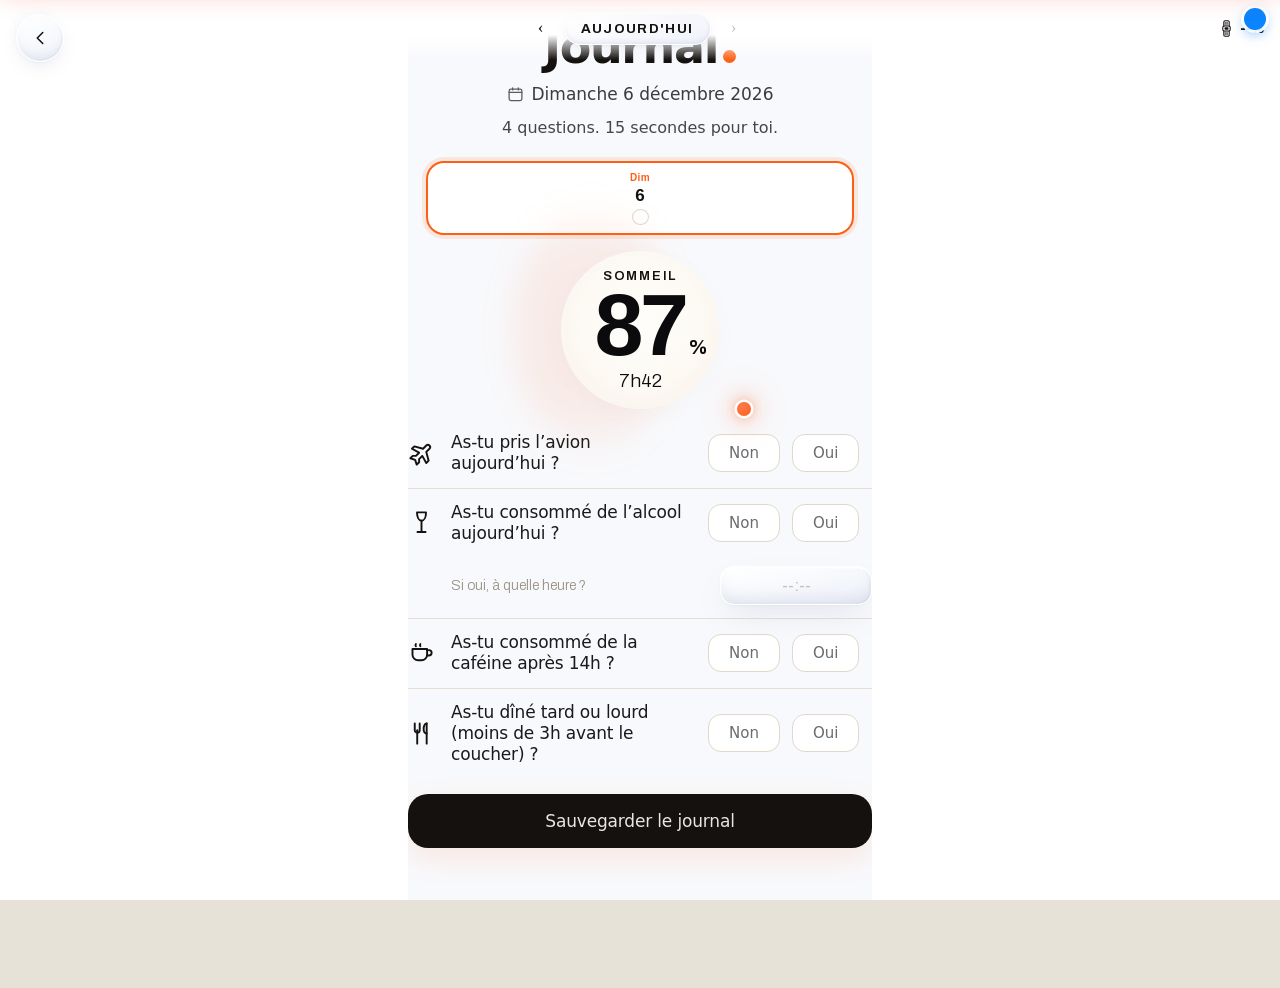
==== index.html @ b39ed38a "OTA → v2882 (signé, part 100 %, 36b9fccd)" ====
<!DOCTYPE html>
<html lang="fr">
<head>
<meta charset="utf-8">
<meta name="viewport" content="width=465, viewport-fit=cover, maximum-scale=1">
<meta name="theme-color" content="#F3EFE7">
<link rel="manifest" href="manifest.webmanifest">
<link rel="icon" type="image/png" sizes="32x32" href="favicon-32.png">
<link rel="icon" type="image/png" sizes="192x192" href="icon-192.png">
<link rel="apple-touch-icon" href="apple-touch-icon.png">
<link rel="preload" as="image" href="icons/home_empty.png?v=5">
<link rel="preload" as="image" href="icons/sleep/mockup_empty.png?v=4">
<link rel="preload" as="image" href="icons/sleep/sleep_landscape.png?v=3">
<title>FLINT</title>
<link rel="preload" as="font" type="font/woff2" href="fonts/Geist.woff2" crossorigin>
<link rel="preload" as="font" type="font/woff2" href="fonts/ArchivoBlack.woff2" crossorigin>
<link rel="preload" as="font" type="font/woff2" href="fonts/Archivo.woff2" crossorigin>
<style>@font-face{font-family:'Geist';font-style:normal;font-weight:100 900;font-display:swap;src:url('fonts/Geist.woff2') format('woff2')}@font-face{font-family:'Archivo Black';font-style:normal;font-weight:400;font-display:swap;src:url('fonts/ArchivoBlack.woff2') format('woff2')}@font-face{font-family:'Archivo';font-style:normal;font-weight:100 900;font-display:swap;src:url('fonts/Archivo.woff2') format('woff2')}</style>
<!-- (30 aout 2026, commercialisation) — PLUS UN OCTET NE VIENT D'UN TIERS AU
     LANCEMENT. Inter (variable, Google), Switzer (Fontshare) et la police
     d'icones Tabler venaient de trois CDN : hors-ligne ou en reseau filtre,
     toutes les icones disparaissaient et la page s'ouvrait sans ses titres —
     et l'IP de chaque utilisateur partait vers ces tiers a chaque ouverture,
     ce que la politique de confidentialite ne declare pas. Tout est embarque :
     fonts/ pour les faces, vendor/ pour Tabler et ZXing. -->
<style>
@font-face{font-family:'Inter';font-style:normal;font-weight:100 900;font-display:swap;src:url('fonts/Inter-var-latin.woff2') format('woff2');unicode-range:U+0000-00FF,U+0131,U+0152-0153,U+02BB-02BC,U+02C6,U+02DA,U+02DC,U+0304,U+0308,U+0329,U+2000-206F,U+20AC,U+2122,U+2191,U+2193,U+2212,U+2215,U+FEFF,U+FFFD}
@font-face{font-family:'Inter';font-style:normal;font-weight:100 900;font-display:swap;src:url('fonts/Inter-var-latin-ext.woff2') format('woff2');unicode-range:U+0100-02BA,U+02BD-02C5,U+02C7-02CC,U+02CE-02D7,U+02DD-02FF,U+0304,U+0308,U+0329,U+1D00-1DBF,U+1E00-1E9F,U+1EF2-1EFF,U+2020,U+20A0-20AB,U+20AD-20C0,U+2113,U+2C60-2C7F,U+A720-A7FF}
@font-face{font-family:'Switzer';font-style:normal;font-weight:400;font-display:swap;src:url('fonts/Switzer-400.woff2') format('woff2')}
@font-face{font-family:'Switzer';font-style:normal;font-weight:500;font-display:swap;src:url('fonts/Switzer-500.woff2') format('woff2')}
@font-face{font-family:'Switzer';font-style:normal;font-weight:600;font-display:swap;src:url('fonts/Switzer-600.woff2') format('woff2')}
@font-face{font-family:'Switzer';font-style:normal;font-weight:700;font-display:swap;src:url('fonts/Switzer-700.woff2') format('woff2')}
@font-face{font-family:'Switzer';font-style:normal;font-weight:800;font-display:swap;src:url('fonts/Switzer-800.woff2') format('woff2')}
</style>
<link rel="stylesheet" href="vendor/tabler-icons.min.css">
<style id="studioProof">
/* ===== STUDIO PROOF — Aujourd'hui (Geist + Switzer, clair niveau studio) ===== */
.flhome{font-family:'Switzer','Switzer','Inter',-apple-system,sans-serif}
.flhome .pct,.flhome .lvl,.flhome .h2v,.flhome .h2plan-v,.flhome .h2plan-t .tv,.flhome .h3c .h3tx b{font-family:'Geist','Switzer','Inter',sans-serif!important;font-style:normal!important;font-weight:700!important;font-feature-settings:"tnum" 1;letter-spacing:-.022em!important}
.flhome .pct{font-weight:600!important;letter-spacing:-.035em!important}
.flhome .pct small,.flhome .h2v small,.flhome .h2plan-v small,.flhome .h2plan-t .tv small{font-weight:600!important;letter-spacing:-.01em!important}
.flhome .lvl{text-transform:uppercase!important;letter-spacing:-.01em!important;font-weight:800!important}
.flhome .eyb,.flhome .h2t,.flhome .h2plan .eyb{font-family:'Switzer',sans-serif!important;font-weight:600!important;letter-spacing:.16em!important;text-transform:uppercase}
.flhome .h2s,.flhome .delta{font-family:'Switzer',sans-serif!important}
/* Hiérarchie : hero récup qui domine */
.flhome .h2block{border:1px solid rgba(20,18,12,.05);box-shadow:0 1px 0 rgba(255,255,255,.93) inset,0 22px 46px -16px rgba(20,18,12,.18),0 2px 5px rgba(20,18,12,.03)}
.flhome .h2block .h2hero{padding:22px 22px 18px}
.flhome .h2block .h2hero .rw{width:130px;height:130px}
.flhome .h2block .h2hero .pct{font-size:46px}
.flhome .h2block .h2hr .lvl{font-size:33px;line-height:.96;margin:8px 0 9px}
.flhome .h2block .h2hr .eyb{letter-spacing:.2em;font-size:11px}
/* Liste : hairline nuancée + rythme + ombre plus discrète que le hero */
.flhome .h2list{box-shadow:0 14px 34px -18px rgba(20,18,12,.16),0 1px 3px rgba(20,18,12,.03);border:1px solid rgba(20,18,12,.045)}
.flhome .h2v{font-size:27px}
.flhome .h2t{font-size:10.5px;color:#9A948A}
</style>
<link rel="stylesheet" href="flint-style.css">
</head>
<body>
<header class="home-hdr">
  <button class="hdmenu" aria-label="Menu" onclick="go('profile')"><i class="ti ti-menu-2"></i></button>
  <div class="hdflint" onclick="go('today')"><span class="hdspeed"><i></i><i></i><i></i></span><b>FLINT</b></div>
  <img class="logo" src="logo.png" alt="FLINT" onclick="go('today')" style="height:24px">
  <div class="hdtitle" id="hdTitle"></div>
  <!-- avatar : photo démo ; Félix branche la vraie photo/initiale du user -->
  <div class="hdright">
    <div class="wbatt" id="wbatt" onclick="go('profile')" title="Batterie de la montre"><svg class="wbolt" width="15" height="15" viewBox="0 0 24 24"><path d="M13 2L4.5 13.5H10l-1 8.5L19.5 10H13z" fill="#fff"></path></svg><span id="wbattV">—</span><svg width="16.9" height="21" viewBox="0 0 100 124" fill="none" stroke="currentColor" stroke-width="5.5" stroke-linecap="round" stroke-linejoin="round"><path d="M22,1 C30,-1 74,-1 82,1 C90,3 96,20 97,40 C97.5,48 97.5,54 97,58 C99,62 99.5,66 98,70 C97,77 94,85 87,92 C80,98 72,100 60,100.5 C48,101 32,100.5 22,98 C11,95.5 2,88 1,78 C0,68 0,55 0.3,50 C0.6,42 2,30 5,20 C8,12 13,6 22,1 Z"></path><path d="M70,4 C66,8 60,14 57,24 C55,32 55,42 56,52 C56.3,55 56.3,57 56,58.5 C57,61 58.5,64 58,68 C57.5,71 55,73 54.5,76 C54,79 56.5,80 57,82.5 C57.3,84.5 55,86 55,87.5"></path><path d="M56,58.5 L97,58.8"></path><path d="M15,69 L47,69"></path></svg></div>
    <div class="av" id="avatar" onclick="go('profile')">A</div>
    <button class="hbell" aria-label="Notifications" onclick="toast('Aucune nouvelle notification')"><i class="ti ti-bell"></i><span class="hdot"></span></button>
  </div>
</header>
<div id="updBanner" onclick="forceUpdate()"></div>

<!-- ===================== AUJOURD'HUI ===================== -->
<section class="view on" id="v-today" style="padding:0;">
  <style>
  body:has(#v-today.on) header.home-hdr{display:none}
  body:has(#v-today.on) #updBanner{display:none}
  body:has(#v-today.on) #nav{display:none}
  #v-today.on{height:100dvh;overflow:hidden;background:#fff;position:relative}
  /* v742 : iframe CLOUEE au viewport. Avant : en butee de scroll d'une surcouche de
   detail, iOS enchainait le scroll au body ; le body glissait et la nav du bas
   (fixee au bas de l'iframe) remontait en plein ecran. */
html,body{overflow:hidden!important;height:100%;overscroll-behavior:none}
#frToday{position:fixed;inset:0;width:100%;height:100%;border:0;display:block;opacity:0;transition:opacity .3s ease}
html,body{overscroll-behavior-y:none}
  /* ═══ v2039 — LE VOILE D'OUVERTURE PREND LA COULEUR DU THÈME ══════════════
     Dino : « quand je lance l'app, j'ai un premier chargement avec FLINT,
     comme si c'était le chargement web. Vire-le. »
     ⚠️ ON NE LE RETIRE PAS, ET LE CODE DIT POURQUOI À DEUX LIGNES D'ICI :
     « anti-flash orange : garder le splash FLINT opaque jusqu'à ce que le
     reskin soit VRAIMENT peint […] sinon on révélait un état mi-orange sur
     téléphone lent ». Le retirer ne supprimerait pas une seconde d'attente,
     elle remplacerait un voile propre par la page web NON RESKINNÉE — orange,
     aux mauvaises polices, pendant le même temps. On échangerait un écran
     neutre contre un écran laid.
     CE QUI GÊNE VRAIMENT, C'EST LE BLANC. L'écran de lancement natif est
     sombre, l'app est sombre, et ce voile était en dur à #fff : la seule
     coupure blanche de toute la séquence, donc la seule qu'on remarque. Il
     prend la couleur de l'ambiance, et la transition cesse de se voir.
     ⚠️ LA MÉMOIRE EST INDISPENSABLE : le natif n'annonce le thème qu'APRÈS le
     premier rendu (`flSombreNatif`, plus bas). Sans la garder d'un lancement à
     l'autre, le premier pixel serait toujours blanc. */
  #flSplash{position:absolute;inset:0;z-index:6;background:#fff;display:flex;align-items:center;justify-content:center;transition:opacity .38s ease}
  html.fl-ouverture-nuit #flSplash{background:#0E0F12}
  html.fl-ouverture-nuit #flSplash img{filter:invert(1) brightness(1.35)}
  </style>
  <iframe id="frToday" src="flint-today.html?v=23" title="FLINT" allow="camera;microphone" onload="if(typeof injectTodayLoop==='function')injectTodayLoop()"></iframe>
  <script>/* v2039 — avant tout rendu : la couleur du voile, mémorisée au lancement précédent. */
  try{if(localStorage.getItem('flOuvertureNuit')==='1')document.documentElement.classList.add('fl-ouverture-nuit');}catch(e){}</script>
  <script src="flint-unites.js"></script><script src="flint-langue.js"></script>
  <div id="flSplash"><img src="logo-wordmark.png" alt="FLINT" style="height:26px;width:auto;opacity:.92"></div>
</section>


<!-- ===================== JOURNAL ===================== -->
<section class="view" id="v-journal">
<div class="fljrnl">
  <div class="jtop">
    <button class="jx" type="button" aria-label="Fermer" onclick="goBack('today')"><i class="ti ti-x"></i></button>
    <div class="jttl">Journal</div>
    <span class="jx jghost"></span>
  </div>
  <div class="jnav">
    <button class="jarr" type="button" onclick="jDay(-1)" aria-label="Jour précédent"><i class="ti ti-chevron-left"></i></button>
    <div class="jdate" id="jDateLbl">—</div>
    <button class="jarr" id="jNext" type="button" onclick="jDay(1)" aria-label="Jour suivant"><i class="ti ti-chevron-right"></i></button>
    <button class="jtoday" id="jTodayBtn" type="button" onclick="jToday()">Aujourd'hui</button>
  </div>
  <div class="jstrip" id="jStrip"></div>
  <div class="jq" id="jQuestion">—</div>
  <div class="jsec">Journée</div>
  <div id="jList"></div>
  <div class="jprefill">
    <span class="jpfic"><i class="ti ti-link"></i></span>
    <p>Pré-remplis tes données de nutrition et d'hydratation pour voir leur impact sur ta récup.</p>
  </div>
  <div class="jspace"></div>
  <button class="jsave" type="button" onclick="saveJournal()">Sauvegarder le journal</button>
</div>
<div class="jdone" id="jDone"><div class="jdc"><span class="jdring"><i class="ti ti-check"></i></span><div class="jdt">Enregistrement réussi</div><div class="jds">Excellente journée !</div></div></div>
</section>


<!-- ===================== IMPACT COMPORTEMENT ===================== -->
<section class="view" id="v-behavior">
<div class="flrecovery">
  <div class="pghd"><button class="bk" onclick="goBack('today')">‹</button><div><div class="pgt">Comportement</div><div class="pgs">L'impact de tes habitudes sur ta récup.</div></div></div>
  <div class="card bmx" id="behMatrix"></div>
  <div class="card bbrief" id="behBrief"></div>
</div>
</section>


<!-- ===================== PERSONNALISER TABLEAU DE BORD ===================== -->
<section class="view" id="v-dashedit">
<div class="fldash">
  <div class="jtop">
    <button class="jx" type="button" aria-label="Fermer" onclick="goBack('today')"><i class="ti ti-x"></i></button>
    <div class="jttl">Personnaliser</div>
    <span class="jx jghost"></span>
  </div>
  <div class="detitle">Mon tableau de bord</div>
  <div id="deActive" class="delist"></div>
  <div class="deadd">Ajouter à mon tableau de bord</div>
  <div id="deAvail" class="delist"></div>
  <div class="jspace"></div>
  <button class="jsave" type="button" onclick="saveDash()">Enregistrer</button>
</div>
</section>


<!-- ===================== VOIR LES TENDANCES ===================== -->
<section class="view" id="v-metrend">
<div class="mt2">
  <div id="mtStepsTop" class="stp" style="display:none"></div>
  <div class="mt2top" id="mt2top">
    <button class="mt2ico" type="button" onclick="goBack('today')" aria-label="Retour"><i class="ti ti-chevron-left"></i></button>
    <h1 class="mt2ttl" id="mt2Title" onclick="openMetricPicker()">—</h1>
    <button class="mt2ico" type="button" onclick="metrendInfo()" aria-label="Explications"><i class="ti ti-info-small"></i></button>
  </div>
  <p class="mt2sub" id="mt2Sub">—</p>
  <div class="mt2card mt2avgc">
    <div class="mt2avgw"><div class="mt2avgl" id="tAvgL">Moyenne 30 jours</div><div class="mt2avgv"><span id="tAvgV">—</span><small id="tAvgU">ms</small></div></div>
    <div class="mt2delta" id="tDelta"></div>
  </div>
  <div class="mt2divh"><i class="ti ti-layout-grid"></i><span>Explorer les jours</span></div>
  <div class="mt2cards" id="tCards"></div>
  <div class="mt2dots" id="tDots"></div>
  <div class="mt2card mt2chartc tchartc">
    <div class="mt2chtop"><div class="mt2chttlw"><span class="mt2chttl" id="tChTtl">—</span><span class="mt2chmoy" id="tChMoy"></span></div><div class="tseg" id="tSeg"><button type="button" data-r="S" onclick="trendRange('S')">7J</button><button type="button" data-r="M" onclick="trendRange('M')">30J</button><button type="button" data-r="6M" onclick="trendRange('6M')">6M</button></div></div>
    <div class="tcleg" id="tCleg" style="display:none"><span class="tclegb"></span>Plage habituelle</div>
    <div id="tChart"></div>
  </div>
  <div class="mt2card mt2bk" id="tBreak" style="display:none"></div>
  <button class="mt2goal" id="tGoal" type="button" style="display:none" onclick="openStepGoal()"><span class="mt2gic"><i class="ti ti-clipboard-check"></i></span><span class="mt2gt"><b>Fixe ton objectif de pas</b><small>Dans ton plan hebdomadaire</small></span><i class="ti ti-chevron-right mt2gar"></i></button>
  <button class="mt2goal" id="tAdd" type="button" style="display:none" onclick="openMeasure(_tMetric)"><span class="mt2gic"><i class="ti ti-plus"></i></span><span class="mt2gt"><b id="tAddL">Ajouter une mesure</b><small>Saisie manuelle</small></span><i class="ti ti-chevron-right mt2gar"></i></button>
  <div class="mt2card mt2expl" id="tExplCard">
    <div class="mt2explic" id="tExplIc"><i class="ti ti-activity"></i></div>
    <div class="mt2expltx"><h3 id="tExplT">—</h3><p id="tExplP">—</p></div>
  </div>
  <p class="tfoot" id="tFoot" style="display:none"></p>
</div>
</section>


<!-- ===================== OBJECTIF DE PAS ===================== -->
<section class="view" id="v-goal">
<div class="flgoal">
  <div class="ttop"><button class="tbk" type="button" onclick="goBack('metrend')" aria-label="Fermer"><i class="ti ti-x"></i></button><div class="tttl">Définissez votre objectif</div><span class="tbk tghost"></span></div>
  <div class="gghead">Fixez votre objectif quotidien de pas pour la semaine à venir</div>
  <div class="ggwrap">
    <div class="ggleft"><div class="ggval" id="ggVal">—</div><div class="ggvl">Votre objectif</div></div>
    <div class="ggcol">
      <div class="ggmm" id="ggMax">—</div>
      <div class="ggtrack" id="ggTrack"><div class="ggfill" id="ggFill"><span class="gghandle"></span></div></div>
      <div class="ggmm" id="ggMin">—</div>
    </div>
  </div>
  <div class="ggtip"><div class="ggtipt" id="ggTipT">—</div><div class="ggtipd" id="ggTipD">—</div></div>
  <div class="jspace"></div>
  <button class="jsave" type="button" onclick="saveStepGoal()">Enregistrer l'objectif</button>
  <button class="ggdel" type="button" onclick="deleteStepGoal()">Supprimer</button>
</div>
</section>


<!-- ===================== MONITEUR DE STRESS ===================== -->
<section class="view" id="v-stress">
<div class="flstress">
  <div class="ttop"><button class="tbk" type="button" onclick="goBack('today')"><i class="ti ti-chevron-left"></i></button><div class="tttl">Moniteur de stress</div><button class="tbk" type="button" onclick="toast('Réglages bientôt')"><i class="ti ti-settings"></i></button></div>
  <div class="snav"><button class="trarr" type="button" onclick="stDay(-1)"><i class="ti ti-chevron-left"></i></button><div class="snavlbl" id="stDateLbl">—</div><button class="trarr" id="stFwd" type="button" onclick="stDay(1)"><i class="ti ti-chevron-right"></i></button></div>
  <div id="stGauge" class="stgauge"></div>
  <button class="stactstrip" id="stActStrip" type="button" onclick="openStressSheet()"></button>
  <div class="stchartwrap" id="stChartWrap"><div id="stChart"></div></div>
  <p class="stsent" id="stSent">—</p>
  <div class="card sttotal">
    <div class="sttv"><span class="sttic"><i class="ti ti-gauge"></i></span>Total de la journée</div>
    <div class="sttsub"><b id="stTotDate">—</b> <span>par rapport à un <span id="stTotWd">jour</span> habituel</span></div>
    <div class="sttbars" id="stTotBars"></div>
    <div class="sttcols" id="stTotCols"></div>
    <div class="sttleg"><span><i style="background:#3FA0E0"></i>Faible</span><span><i style="background:#2FAE67"></i>Moyenne</span><span><i style="background:#F0492E"></i>Élevé</span></div>
  </div>
</div>
<div id="stSheet" class="stsheet"><div class="stsheetbk" onclick="closeStressSheet()"></div><div class="stsheetc"><div class="stshhd"><b>Activités</b><button type="button" onclick="closeStressSheet()"><i class="ti ti-x"></i></button></div><div id="stSheetList"></div></div></div>
</section>

<div id="flOk"><div class="jdc"><span class="jdring"><i class="ti ti-check"></i></span><div class="jdt" id="flOkT">Succès</div><div class="jds" id="flOkS">Enregistré.</div></div></div>


<!-- ===================== NUTRITION ===================== -->
<section class="view" id="v-nutrition">
<style>
/* ===== Nutrition façon Cal AI — page dédiée prise de photo (scopé .nutx / .bsh) ===== */
.nutx{padding-bottom:96px}
.nutx-cam{position:relative;width:100%;aspect-ratio:5/3;border:0;border-radius:24px;background:#16120f;color:#fff;display:flex;flex-direction:column;align-items:center;justify-content:center;gap:8px;cursor:pointer;overflow:hidden;margin:4px 0 14px;font-family:inherit;box-shadow:var(--shadow);transition:transform .12s ease}
.nutx-cam:active{transform:scale(.99)}
.nutx-corner{position:absolute;width:30px;height:30px;border:3px solid var(--accent)}
.nutx-corner.tl{top:16px;left:16px;border-right:0;border-bottom:0;border-radius:9px 0 0 0}
.nutx-corner.tr{top:16px;right:16px;border-left:0;border-bottom:0;border-radius:0 9px 0 0}
.nutx-corner.bl{bottom:16px;left:16px;border-right:0;border-top:0;border-radius:0 0 0 9px}
.nutx-corner.br{bottom:16px;right:16px;border-left:0;border-top:0;border-radius:0 0 9px 0}
.nutx-camic{width:62px;height:62px;border-radius:50%;background:var(--accent);display:grid;place-items:center;font-size:30px;box-shadow:0 8px 22px rgba(240,73,46,.5)}
.nutx-camt{font-family:var(--sans);font-size:16px;font-weight:800}
.nutx-cams{font-family:var(--sans);font-size:12px;font-weight:600;color:rgba(255,255,255,.93)}
.nutx-modes{display:flex;gap:8px;margin-bottom:14px}
.nutx-mode{flex:1;display:flex;flex-direction:column;align-items:center;gap:5px;border:1px solid var(--line);background:var(--card);border-radius:15px;padding:11px 4px;font-family:var(--sans);font-size:10.5px;font-weight:700;color:var(--ink2);cursor:pointer;transition:transform .12s ease}
.nutx-mode:active{transform:scale(.96)}
.nutx-mode i{font-size:20px;color:var(--ink2)}
.nutx-mode.on{border-color:var(--accent);color:var(--accent)}
.nutx-mode.on i{color:var(--accent)}
.nutx-sum{width:100%;display:flex;align-items:center;gap:12px;border:0;background:var(--card);border-radius:18px;padding:13px 15px;box-shadow:var(--shadow);cursor:pointer;text-align:left;margin-bottom:18px;font-family:inherit;transition:transform .12s ease}
.nutx-sum:active{transform:scale(.99)}
.nutx-sumic{width:42px;height:42px;border-radius:13px;background:var(--peach);color:var(--accent);display:grid;place-items:center;font-size:21px;flex:none}
.nutx-summid{flex:1;min-width:0;display:flex;flex-direction:column;gap:2px}
.nutx-sumk{font-family:var(--sans);font-size:10px;font-weight:800;letter-spacing:.06em;text-transform:uppercase;color:var(--faint)}
.nutx-sumv{font-family:var(--sans);font-size:13px;font-weight:700;color:var(--ink)}
.nutx-sumv b{font-family:var(--disp);font-style:normal;font-size:17px;font-weight:400}
.nutx-sumgo{font-family:var(--sans);font-size:12px;font-weight:800;color:var(--accent);display:flex;align-items:center;gap:1px;flex:none}
.nutx-rh{display:flex;align-items:center;justify-content:space-between;margin:0 2px 10px;font-family:var(--sans);font-size:12px;font-weight:800;letter-spacing:.04em;text-transform:uppercase;color:var(--ink)}
.nutx-rh i{color:var(--accent)}
.nutx-rhc{color:var(--faint);font-weight:700;text-transform:none;letter-spacing:0}
.nutx-meal{display:flex;align-items:center;gap:12px;background:var(--card);border-radius:16px;padding:11px 12px;box-shadow:var(--shadow);margin-bottom:9px}
.nutx-mthumb{width:48px;height:48px;border-radius:13px;background:var(--bg2) center/cover;flex:none;display:grid;place-items:center;color:var(--faint);font-size:21px}
.nutx-mmid{flex:1;min-width:0;display:flex;flex-direction:column;gap:3px}
.nutx-mn{font-family:var(--sans);font-size:14px;font-weight:700;color:var(--ink);white-space:nowrap;overflow:hidden;text-overflow:ellipsis}
.nutx-aiic{color:var(--indigo);font-size:13px}
.nutx-mt{font-family:var(--sans);font-size:11.5px;color:var(--ink2)}
.nutx-mk{font-family:var(--disp);font-style:normal;font-size:21px;color:var(--ink);flex:none}
.nutx-mk small{font-family:var(--sans);font-style:normal;font-size:10px;font-weight:700;color:var(--faint);margin-left:2px}
.nutx-mx{border:0;background:none;color:var(--faint);font-size:15px;cursor:pointer;padding:4px;flex:none}
/* ===== Nutrition v2 (maquette DA chaude) — scopé .nut2 ===== */
.nut2{padding:0 4px 96px;font-family:'Switzer','Inter',sans-serif}
.nut2-hero{display:block;width:100%;aspect-ratio:941/852;background:url('./nutri-hero.png?v=2') top center/100% 100% no-repeat;border:0;padding:0;cursor:pointer;-webkit-tap-highlight-color:transparent}
.nut2-scan{display:flex;flex-direction:column;align-items:center;text-align:center;padding:24px 16px 20px;margin:6px 8px 0}
.nut2-scan-t{font-family:'Geist';font-style:normal;font-size:30px;color:#151515;line-height:1.02}
.nut2-scan-s{font-size:13.5px;color:#8A8580;margin:7px 0 22px;max-width:240px}
.nut2-bigcam{position:relative;width:128px;height:128px;border-radius:50%;border:6px solid #fff;background:var(--accent);color:#fff;font-size:48px;display:grid;place-items:center;cursor:pointer;box-shadow:0 14px 34px rgba(240,73,46,.42),0 0 0 1px rgba(240,73,46,.12);transition:transform .14s ease;-webkit-tap-highlight-color:transparent}
.nut2-bigcam>i{position:relative;z-index:2}
.nut2-bigcam::before{content:'';position:absolute;inset:-15px;border-radius:50%;border:2px dashed rgba(240,73,46,.4);animation:nutSpin 16s linear infinite}
.nut2-bigcam::after{content:'';position:absolute;inset:-34px;border-radius:50%;background:radial-gradient(circle,rgba(240,73,46,.20),rgba(240,73,46,0) 70%);animation:nutPulse 2.6s ease-in-out infinite;z-index:-1}
@keyframes nutSpin{to{transform:rotate(360deg)}}
@keyframes nutPulse{0%,100%{transform:scale(1);opacity:.75}50%{transform:scale(1.18);opacity:.25}}
@media(prefers-reduced-motion:reduce){.nut2-bigcam::before,.nut2-bigcam::after{animation:none}}
.nut2-bigcam:active{transform:scale(.93)}
.nut2-scan-hint{margin-top:16px;background:#fff;border:1px solid #FBDDD3;border-radius:30px;padding:9px 18px;font-size:13.5px;font-weight:800;color:var(--accent);box-shadow:0 3px 12px rgba(240,73,46,.08)}
.nut2-acts{display:flex;gap:10px;margin:6px 0 14px;padding:0 8px}
.nut2-act{flex:1;display:flex;flex-direction:column;align-items:center;gap:7px;background:rgba(255,255,255,.93);border:1px solid rgba(255,255,255,.93);border-radius:20px;padding:14px 4px;box-shadow:0 4px 16px rgba(20,18,12,.05);font-family:inherit;font-size:11px;font-weight:700;color:#56514B;cursor:pointer;transition:transform .12s ease}
.nut2-act:active{transform:scale(.95)}
.nut2-act i{font-size:23px;color:#F0653E}
/* ===== Stage image-overlay : maquette vide en fond + valeurs/arcs incrustés (cqw) ===== */
.nut2stage{position:relative;width:100%;aspect-ratio:982/1181;background:url('./nutri-shell.png?v=3') top center/100% 100% no-repeat;container-type:inline-size;margin:0 2px 2px}
.nut2stage .nov{position:absolute;background:transparent;border:0;padding:0;margin:0;cursor:pointer;z-index:6;border-radius:5cqw;-webkit-tap-highlight-color:transparent}
.nut2stage .nov:active{background:rgba(240,73,46,.06)}
.nut2stage .nov-kcal{position:absolute;left:6%;width:44%;top:87.2%;transform:translateY(-50%);text-align:center;display:flex;align-items:baseline;justify-content:center;gap:1cqw;z-index:4}
.nut2stage .nov-kcal b{font-family:'Geist',sans-serif;font-style:normal;font-weight:400;font-size:10.6cqw;letter-spacing:-1px;line-height:1;color:#15140F}
.nut2stage .nov-kcal span{font-family:'Switzer','Inter',sans-serif;font-size:2.9cqw;font-weight:700;color:var(--accent)}
.nut2stage .nov-ring{position:absolute;width:6.36cqw;height:6.36cqw;transform:translate(-50%,-50%) rotate(-90deg);z-index:5}
.nut2stage .nov-ring .nrt{fill:none;stroke:none}
.nut2stage .nov-ring .nra{fill:none;stroke-width:1.7;stroke-linecap:round;stroke-dasharray:0 94.2}
.nut2stage .nov-val{position:absolute;transform:translate(-50%,-50%);font-family:'Switzer','Inter',sans-serif;font-style:normal;font-weight:700;font-size:3.9cqw;letter-spacing:-.02em;line-height:1;color:#15140F;white-space:nowrap;z-index:4}
.nut2stage .nov-val i{font-family:'Switzer','Inter',sans-serif;font-style:normal;font-size:.44em;font-weight:600;color:#9A948A;margin-left:.2em}
.nut2-bar{display:flex;align-items:center;justify-content:space-between;gap:10px;margin:0 12px 10px}
.nut2-streak{display:inline-flex;align-items:center;gap:6px;font-family:var(--sans);font-size:12.5px;font-weight:700;color:#56514B}
.nut2-streak i{color:var(--accent);font-size:16px}
.nut2-streak b{font-family:'Geist',sans-serif;font-weight:400;font-size:15px;color:var(--accent);letter-spacing:-.5px}
.nut2-bilan{display:inline-flex;align-items:center;gap:5px;border:1px solid var(--line);background:var(--card);border-radius:999px;padding:7px 13px;font-family:var(--sans);font-size:12.5px;font-weight:800;color:var(--ink);cursor:pointer;box-shadow:0 4px 12px rgba(20,18,12,.05);transition:transform .12s ease}
.nut2-bilan i{color:var(--accent);font-size:15px}
.nut2-bilan:active{transform:scale(.96)}
.nut2-card{display:flex;align-items:stretch;margin:0 8px;background:#fff;border:1px solid #FBDDD3;border-radius:26px;padding:20px 18px;min-height:158px;box-shadow:0 6px 22px rgba(240,73,46,.07)}
.nut2-left{flex:1;text-align:center;min-width:0;position:relative;display:flex;flex-direction:column;align-items:center;justify-content:center;padding-bottom:8px}
.nut2-wave{position:absolute;left:-2px;right:-2px;bottom:1px;height:28px;width:calc(100% + 4px);opacity:.5}
.nut2-day{font-size:11px;font-weight:800;letter-spacing:.6px;text-transform:uppercase;color:var(--accent)}
.nut2-kcal{margin-top:4px;display:flex;align-items:baseline;justify-content:center;gap:4px}
.nut2-kcal b{font-family:'Geist',sans-serif;font-weight:400;font-size:44px;letter-spacing:-1px;line-height:1;color:#15140F}
.nut2-kcal span{font-size:13px;font-weight:800;color:var(--accent)}
.nut2-goalline{margin-top:5px;font-family:var(--sans);font-size:11px;font-weight:600;color:#9A948A}
.nut2-goalline b{font-weight:800;color:#56514B}
.nut2-rst{font-weight:800;color:var(--green)}
.nut2-rst.over{color:var(--accent)}
.nut2-sep{width:1px;align-self:stretch;background:rgba(20,18,12,.09);margin:4px 16px}
.nut2-right{flex:1;display:flex;flex-direction:column;justify-content:center;gap:15px;min-width:0}
.nut2-mrow{display:flex;align-items:center;gap:10px}
.nut2-ring{width:30px;height:30px;flex:none;transform:rotate(-90deg)}
.nut2-ring .nrt{fill:none;stroke:rgba(20,18,12,.09);stroke-width:2.6}
.nut2-ring .nra{fill:none;stroke-width:2.6;stroke-linecap:round;stroke-dasharray:0 94.2}
.nut2-mv{display:flex;align-items:baseline;gap:2px;flex:none}
.nut2-mv b{font-family:'Switzer','Inter',sans-serif;font-weight:800;font-size:17px;letter-spacing:-.02em;color:#15140F}
.nut2-mv i{font-style:normal;font-size:10px;font-weight:700;color:#9A948A}
.nut2-ml{font-size:12px;font-weight:600;color:#56514B;white-space:nowrap}
.nutx-empty{text-align:center;color:var(--faint);font-family:var(--sans);font-size:13px;padding:34px 20px;display:flex;flex-direction:column;align-items:center;gap:12px}
.nutx-empty i{font-size:34px;color:var(--track)}
.nutx-empty div{line-height:1.5}
/* ----- Carte résultat (sheet) façon Cal AI ----- */
.balsh2{padding:0 0 calc(20px + env(safe-area-inset-bottom)) !important;overflow-y:auto}
.balsh2 .bal-sh-grip{margin:10px auto 8px}
.bsh-photowrap{position:relative;margin:2px 14px 0;height:226px;border-radius:24px;overflow:hidden;box-shadow:0 14px 32px rgba(20,18,12,.16)}
.bsh-photo{position:absolute;inset:0;background:#2a2622 center/cover;display:grid;place-items:center;color:rgba(255,255,255,.93);font-size:34px}
.bsh-pills{position:absolute;inset:0;pointer-events:none}
.bsh-pill{position:absolute;background:#fff;border-radius:999px;padding:5px 10px;font-family:var(--sans);font-size:11.5px;font-weight:700;color:var(--ink);box-shadow:0 6px 16px rgba(20,18,12,.18);display:flex;align-items:center;gap:6px;white-space:nowrap}
.bsh-pill i{width:6px;height:6px;border-radius:50%;background:var(--accent);display:block}
.bsh-pill b{font-family:var(--disp);font-style:normal;font-weight:400;color:var(--accent)}
.bsh-pshade{position:absolute;left:0;right:0;bottom:0;height:66%;background:linear-gradient(180deg,transparent,rgba(15,12,10,.16) 36%,rgba(15,12,10,.84));pointer-events:none}
.bsh-pinfo{position:absolute;left:18px;right:18px;bottom:15px}
.bsh-name{width:100%;border:0;background:none;font-family:var(--sans);font-size:25px;font-weight:800;color:#fff;padding:0;line-height:1.14;text-shadow:0 2px 14px rgba(0,0,0,.5);-webkit-user-select:text;user-select:text}
.bsh-name::placeholder{color:rgba(255,255,255,.93)}
.bsh-name:focus{outline:none}
.bsh-meta{display:flex;align-items:center;gap:6px;margin-top:8px;font-family:var(--sans);font-size:13px;font-weight:600;color:rgba(255,255,255,.93);text-shadow:0 1px 8px rgba(0,0,0,.45)}
.bsh-meta i{font-size:15px;opacity:.92}
.bsh-body{padding:16px 16px 0}
.bsh-status{display:flex;align-items:center;gap:7px;font-family:var(--sans);font-size:12px;font-weight:700;color:var(--ink2);margin:0 2px 12px}
.bsh-cal{display:flex;align-items:center;gap:13px;background:var(--card);border:1px solid var(--line);border-radius:20px;padding:15px 18px;box-shadow:0 6px 16px rgba(20,18,12,.05)}
.bsh-calmid{flex:1;min-width:0}
.bsh-callab{font-family:var(--sans);font-size:13px;font-weight:600;color:var(--ink2)}
.bsh-calv{font-family:var(--disp);font-style:normal;font-size:44px;color:var(--accent);line-height:1;margin-top:3px}
.bsh-calv small{font-family:var(--sans);font-style:normal;font-size:15px;font-weight:700;color:var(--ink2);margin-left:3px}
.bsh-calic{width:52px;height:52px;border-radius:50%;background:var(--peach);color:var(--accent);display:grid;place-items:center;font-size:25px;flex:none}
.bsh-macros{display:flex;gap:10px;margin-top:11px}
.bsh-mac{flex:1;min-width:0;background:var(--card);border:1px solid var(--line);border-radius:18px;padding:13px 12px}
.bsh-macic{width:34px;height:34px;border-radius:11px;display:grid;place-items:center;font-size:18px;margin-bottom:9px}
.bsh-macic.p{background:#FBEAF0;color:#D4537E}.bsh-macic.c{background:#FAEEDA;color:#BA7517}.bsh-macic.f{background:#EEEDFE;color:#6C7BD6}
.bsh-macl{font-family:var(--sans);font-size:12px;font-weight:600;color:var(--ink2)}
.bsh-macv{font-family:var(--disp);font-style:normal;font-size:24px;color:var(--ink);line-height:1;margin-top:3px}
.bsh-macv small{font-family:var(--sans);font-style:normal;font-size:12px;font-weight:700;color:var(--ink2);margin-left:1px}
.bsh-health{display:flex;align-items:center;gap:12px;background:var(--card);border:1px solid var(--line);border-radius:18px;padding:14px 16px;margin-top:11px}
.bsh-hic{width:46px;height:46px;border-radius:14px;background:#EAF3DE;color:#639922;display:grid;place-items:center;font-size:23px;flex:none}
.bsh-hmid{flex:1;min-width:0}
.bsh-hl{font-family:var(--sans);font-size:14.5px;font-weight:800;color:var(--ink)}
.bsh-hsub{font-family:var(--sans);font-size:12.5px;font-weight:700;color:#639922;margin:1px 0 9px}
.bsh-htrack{display:block;height:9px;border-radius:3px;background:var(--track);overflow:hidden;-webkit-mask:repeating-linear-gradient(90deg,#000 0 calc(10% - 3px),transparent calc(10% - 3px) 10%);mask:repeating-linear-gradient(90deg,#000 0 calc(10% - 3px),transparent calc(10% - 3px) 10%)}
.bsh-htrack i{display:block;height:100%;background:#7ab52b;width:0;transition:width .5s ease}
.bsh-hv{font-family:var(--sans);font-size:14px;font-weight:700;color:var(--ink2);flex:none;align-self:flex-start}
.bsh-hv b{font-family:var(--disp);font-style:normal;font-weight:400;font-size:27px;color:#639922}
.bsh-qty{display:flex;align-items:center;justify-content:space-between;gap:12px;background:var(--card);border:1px solid var(--line);border-radius:18px;padding:11px 14px 11px 18px;margin-top:11px}
.bsh-qtl{font-family:var(--sans);font-size:14.5px;font-weight:700;color:var(--ink)}
.bsh-qstep{display:flex;align-items:center;gap:12px}
.bsh-qstep button{width:38px;height:38px;border-radius:50%;border:1px solid var(--line);background:var(--bg);color:var(--ink);font-size:21px;font-weight:600;line-height:1;cursor:pointer;display:grid;place-items:center}
.bsh-qstep button:active{background:var(--track)}
.bsh-qtv{font-family:var(--sans);font-size:15px;font-weight:700;color:var(--ink2);min-width:62px;text-align:center}
.bsh-qtv b{font-family:var(--disp);font-style:normal;font-weight:400;font-size:23px;color:var(--ink);margin-right:2px}
.bsh-actions{display:flex;gap:11px;margin-top:14px;padding-bottom:4px}
.bsh-fix{flex:1;border:1px solid var(--line);background:var(--card);border-radius:999px;padding:16px;font-family:var(--sans);font-size:15px;font-weight:800;color:var(--ink);cursor:pointer;display:flex;align-items:center;justify-content:center;gap:6px}
.bsh-save{flex:1.45;border:0;background:var(--accent);border-radius:999px;padding:16px;font-family:var(--sans);font-size:16px;font-weight:800;color:#fff;cursor:pointer;box-shadow:0 10px 24px rgba(240,73,46,.28)}
</style>
<div class="nut2">
  <div class="nut2-scan">
    <div class="nut2-scan-t">Scanner un plat</div>
    <div class="nut2-scan-s">Ton plat en photo — l'IA compte calories &amp; macros</div>
    <button class="nut2-bigcam" type="button" onclick="nutCamera()" aria-label="Scanner mon repas"><i class="ti ti-camera"></i></button>
    <div class="nut2-scan-hint">Appuyer pour scanner</div>
  </div>
  <div class="nut2-acts">
    <button class="nut2-act" type="button" onclick="nutCamera()"><i class="ti ti-camera"></i><span>Scanner</span></button>
    <button class="nut2-act" type="button" onclick="nutGallery()"><i class="ti ti-photo"></i><span>Galerie</span></button>
    <button class="nut2-act" type="button" onclick="nutBarcode()"><i class="ti ti-barcode"></i><span>Code-barres</span></button>
    <button class="nut2-act" type="button" onclick="nutDescribe()"><i class="ti ti-pencil"></i><span>Écrire</span></button>
  </div>
  <div class="nut2-bar">
    <span class="nut2-streak" id="nutStreakBar"><i class="ti ti-flame"></i> <b id="nutStreakN">0</b> jours suivis</span>
    <button class="nut2-bilan" type="button" onclick="openNutBilan()"><i class="ti ti-chart-bar"></i> Bilan</button>
  </div>
  <div class="nut2-card" onclick="openNutBilan()" style="cursor:pointer">
    <div class="nut2-left">
      <div class="nut2-day">Aujourd'hui</div>
      <div class="nut2-kcal"><b id="nutSumK">0</b><span>kcal</span></div>
      <div class="nut2-goalline">objectif <b id="nutGoal">0</b> · <span id="nutReste" class="nut2-rst">—</span></div>
      <svg class="nut2-wave" viewBox="0 0 120 26" preserveAspectRatio="none" aria-hidden="true"><path d="M2 17 C13 9 21 22 33 16 C45 10 53 21 65 15 C79 8 89 19 103 14 C112 11 117 13 119 13" fill="none" stroke="#F0492E" stroke-width="2" stroke-linecap="round"/></svg>
    </div>
    <div class="nut2-sep"></div>
    <div class="nut2-right">
      <div class="nut2-mrow"><svg class="nut2-ring" viewBox="0 0 36 36"><circle class="nrt" cx="18" cy="18" r="15"/><circle class="nra" id="nut2RingP" cx="18" cy="18" r="15" stroke="#5A8DEE"/></svg><div class="nut2-mv"><b id="nut2Prot">0</b><i>g</i></div><span class="nut2-ml">Protéines</span></div>
      <div class="nut2-mrow"><svg class="nut2-ring" viewBox="0 0 36 36"><circle class="nrt" cx="18" cy="18" r="15"/><circle class="nra" id="nut2RingC" cx="18" cy="18" r="15" stroke="#E0922A"/></svg><div class="nut2-mv"><b id="nut2Carb">0</b><i>g</i></div><span class="nut2-ml">Glucides</span></div>
      <div class="nut2-mrow"><svg class="nut2-ring" viewBox="0 0 36 36"><circle class="nrt" cx="18" cy="18" r="15"/><circle class="nra" id="nut2RingF" cx="18" cy="18" r="15" stroke="#F0653E"/></svg><div class="nut2-mv"><b id="nut2Fat">0</b><i>g</i></div><span class="nut2-ml">Lipides</span></div>
    </div>
  </div>
  <style>
  .nut2-hydro{background:var(--card);border:1px solid var(--line);border-radius:20px;padding:16px;box-shadow:var(--sh-card);margin-top:14px}
  .nh-top{display:flex;align-items:center;gap:13px}
  .nh-ic{width:44px;height:44px;border-radius:14px;background:#E4F1FB;color:#2E8BD6;display:grid;place-items:center;font-size:22px;flex:none}
  .nh-tx{flex:1;min-width:0}
  .nh-tx b{font-family:var(--sans);font-weight:800;font-size:15px;color:var(--ink);display:block}
  .nh-tx span{font-size:12.5px;font-weight:600;color:var(--ink2)}
  .nh-count{font-family:'Geist',sans-serif;flex:none;color:var(--ink)}
  .nh-count b{font-weight:700;font-size:22px}
  .nh-count i{font-style:normal;font-weight:700;font-size:13px;color:var(--ink2);margin-left:2px}
  .nh-dots{display:flex;gap:6px;margin-top:14px}
  .nh-dot{flex:1;height:11px;border-radius:5px;background:#E8EEF4;transition:background .25s}
  .nh-dot.on{background:linear-gradient(90deg,#5AB0F0,#2E8BD6)}
  .nh-acts{display:flex;gap:8px;margin-top:14px}
  .nh-undo{width:42px;flex:none;border:1px solid var(--line);background:#fff;border-radius:13px;color:var(--ink2);font-size:18px;cursor:pointer;display:grid;place-items:center}
  .nh-undo:active{transform:scale(.92)}
  .nh-add{flex:1;display:flex;align-items:center;justify-content:center;gap:7px;border:1px solid #CDE4F6;background:#F2F8FD;border-radius:13px;padding:11px 8px;font-family:var(--sans);font-weight:800;font-size:12.5px;color:#1E73B8;cursor:pointer;transition:transform .12s}
  .nh-add:active{transform:scale(.96)}
  .nh-add i{font-size:17px}
  </style>
  <div class="nut2-hydro">
    <div class="nh-top">
      <span class="nh-ic"><i class="ti ti-droplet"></i></span>
      <div class="nh-tx"><b>Hydratation</b><span id="hydroSub">—</span></div>
      <span class="nh-count"><b id="hydroN">0</b><i>/ 8</i></span>
    </div>
    <div class="nh-dots" id="hydroDots"></div>
    <div class="nh-acts">
      <button type="button" class="nh-undo" onclick="hydroAdd(-1)" aria-label="Retirer"><i class="ti ti-minus"></i></button>
      <button type="button" class="nh-add" onclick="hydroAdd(1)"><i class="ti ti-glass-full"></i>Verre 25 cl</button>
      <button type="button" class="nh-add" onclick="hydroAdd(2)"><i class="ti ti-bottle"></i>Bouteille 50 cl</button>
    </div>
  </div>
  <div class="nutx-rh" style="margin:22px 10px 10px"><span><i class="ti ti-history"></i> Repas du jour</span><button type="button" onclick="event.stopPropagation();openNutHistory()" style="border:0;background:none;font-family:inherit;font-size:12px;font-weight:800;color:var(--accent);display:inline-flex;align-items:center;gap:2px;cursor:pointer;text-transform:none;letter-spacing:0">Tout voir <i class="ti ti-chevron-right"></i></button></div>
  <div id="nutRecent" style="padding:0 8px"></div>
  <input type="file" id="nutGalleryFile" accept="image/*" style="display:none" onchange="balPhotoPick(this)">
</div>
</section>

<!-- ===================== NUTRITION · BILAN (Semaine/Mois/Année) ===================== -->
<section class="view" id="v-nutbilan">
<style>
.nbil{padding:0 14px 96px;font-family:'Switzer','Inter',sans-serif;color:#151515}
.nbil-hd{display:flex;align-items:center;gap:14px;margin:6px 2px 16px}
.nbil-back{width:44px;height:44px;border-radius:50%;border:0;background:#fff;box-shadow:0 5px 16px rgba(20,18,12,.12);color:#151515;font-size:21px;display:grid;place-items:center;cursor:pointer;flex:none;transition:transform .2s cubic-bezier(.34,1.7,.5,1)}
.nbil-back:active{transform:scale(.86)}
.nbil-h1{font-family:'Geist',sans-serif;font-weight:400;letter-spacing:-1px;font-size:32px;text-transform:uppercase;color:#151515;line-height:1}
.nbil-seg{display:flex;gap:4px;background:rgba(22,21,18,.05);border-radius:16px;padding:5px;margin:0 0 16px;position:relative}
.nbil-seg-pill{position:absolute;top:5px;left:5px;height:calc(100% - 10px);background:#fff;border-radius:12px;box-shadow:0 2px 8px rgba(22,21,18,.10);z-index:0;transition:transform .34s cubic-bezier(.34,1.12,.5,1),width .34s cubic-bezier(.34,1.12,.5,1)}
.nbil-seg-b{flex:1;position:relative;z-index:1;border:0;background:none;font-family:inherit;font-size:14px;font-weight:800;color:#7C7770;padding:11px 0;border-radius:12px;cursor:pointer;transition:color .25s ease}
.nbil-seg-b.on{color:#F04A32}
.nbil-card{background:#fff;border:1px solid #F1EBE3;border-radius:24px;padding:18px 16px 15px;box-shadow:0 6px 22px rgba(20,18,12,.05);margin-bottom:14px}
.nbil-ct{font-family:'Geist',sans-serif;font-weight:400;letter-spacing:.2px;font-size:18px;color:#151515;text-transform:uppercase;line-height:1}
.nbil-csub{font-size:12.5px;font-weight:500;color:#8A857D;margin:7px 0 4px;line-height:1.3}
.nbil-cthd{display:flex;align-items:flex-start;justify-content:space-between;gap:10px}
.nbil-exp{width:34px;height:34px;border-radius:11px;border:1px solid #F1EBE3;background:#FBF7F2;color:var(--accent);font-size:18px;display:grid;place-items:center;cursor:pointer;flex:none;transition:transform .12s ease}
.nbil-exp:active{transform:scale(.9)}
.nbil-sum{display:flex;align-items:center;gap:12px;background:#FBF3EF;border-radius:16px;padding:12px 13px;margin-top:14px}
.nbil-sum .si{width:42px;height:42px;border-radius:50%;background:#FCE2D8;color:var(--accent);display:grid;place-items:center;font-size:21px;flex:none}
.nbil-sum .st{flex:1;min-width:0;font-size:13.5px;font-weight:600;color:#3E3A35;line-height:1.3}
.nbil-sum .st b{font-weight:800}.nbil-sum .st b.grn{color:#3B6D11}.nbil-sum .st b.acc{color:var(--accent)}.nbil-sum .st b.amb{color:#E0922A}
.nbil-badge{flex:none;font-family:'Geist',sans-serif;font-weight:400;font-size:18px;letter-spacing:-.3px;padding:8px 13px;border-radius:13px;background:#EFEAE2;color:#56514B}
.nbil-badge.ok{background:#E9F6EE;color:#3B6D11}
.nbil-badge.warn{background:#FBF1DD;color:#B5790F}
.nbil-kpis{display:grid;grid-template-columns:1fr 1fr 1fr;gap:10px;margin-bottom:14px}
.nbil-kpi{background:#fff;border:1px solid #F1EBE3;border-radius:18px;padding:15px 13px;box-shadow:0 6px 18px rgba(20,18,12,.04)}
.nbil-kpi .kl{font-size:11px;font-weight:700;color:#8A857D}
.nbil-kpi .kv{font-family:'Geist',sans-serif;font-weight:400;letter-spacing:-1px;font-size:25px;color:#151515;line-height:1;margin-top:7px}
.nbil-kpi .kv small{font-family:'Switzer','Inter',sans-serif;font-weight:700;font-size:11px;color:#8A857D;margin-left:3px;letter-spacing:0}
.nbil-kpi .kv.acc{color:#F04A32}
.nbil-mac{display:grid;grid-template-columns:1fr 1fr 1fr}
.nbil-mac>div{text-align:center;padding:0 10px}
.nbil-mac>div+div{border-left:1px solid #F1EBE3}
.nbil-mac .ml{font-size:12px;font-weight:600;color:#8A857D;margin-bottom:7px}
.nbil-mac .mv{font-family:'Geist',sans-serif;font-weight:400;letter-spacing:-.5px;font-size:22px;color:#151515;line-height:1;margin-bottom:10px}
.nbil-mbar{height:6px;border-radius:5px;background:#EFEAE2;overflow:hidden}
.nbil-mbar i{display:block;height:100%;border-radius:5px;width:0;transition:width .5s ease}
.nbil-mbar.p i{background:#5A8DEE}.nbil-mbar.c i{background:#E0922A}.nbil-mbar.f i{background:#F0653E}
.nbil-tip{display:flex;align-items:flex-start;gap:13px;background:#fff;border:1px solid #F1EBE3;border-radius:20px;padding:16px;box-shadow:0 6px 18px rgba(20,18,12,.04);margin-top:14px}
.nbil-tip .t2{width:46px;height:46px;border-radius:50%;background:#FCE9E4;color:var(--accent);display:grid;place-items:center;font-size:23px;flex:none}
.nbil-tip .tx b{display:block;font-size:14.5px;font-weight:800;color:#151515;margin-bottom:3px}
.nbil-tip .tx span{font-size:13px;font-weight:500;color:#6E6A62;line-height:1.4}
</style>
<div class="nbil">
  <div class="nbil-hd"><button class="nbil-back" type="button" onclick="go('nutrition',true)" aria-label="Retour"><i class="ti ti-chevron-left"></i></button><div class="nbil-h1">Mon bilan</div></div>
  <div class="nbil-seg">
    <span class="nbil-seg-pill" id="nbPill"></span>
    <button class="nbil-seg-b on" id="nb_semaine" type="button" onclick="nutBilanSet('semaine')">Semaine</button>
    <button class="nbil-seg-b" id="nb_mois" type="button" onclick="nutBilanSet('mois')">Mois</button>
    <button class="nbil-seg-b" id="nb_annee" type="button" onclick="nutBilanSet('annee')">Année</button>
  </div>
  <div class="nbil-card">
    <div class="nbil-cthd"><div><div class="nbil-ct">Calories vs objectif</div><div class="nbil-csub">Tes calories moyennes comparées à ton objectif quotidien.</div></div><button class="nbil-exp" type="button" onclick="openNutGraph()" aria-label="Ouvrir le graphe en grand"><i class="ti ti-arrow-up-right"></i></button></div>
    <div id="nbChart" style="margin-top:4px"></div>
    <div class="nbil-sum"><span class="si"><i class="ti ti-trending-up"></i></span><span class="st" id="nbSumTxt">—</span><span class="nbil-badge" id="nbSumBadge">—</span></div>
  </div>
  <div class="nbil-kpis">
    <div class="nbil-kpi"><div class="kl">Moyenne / jour</div><div class="kv"><span id="nbAvg">—</span><small>kcal</small></div></div>
    <div class="nbil-kpi"><div class="kl">Jours loggés</div><div class="kv"><span id="nbLogged">—</span><small>jours</small></div></div>
    <div class="nbil-kpi"><div class="kl">Série</div><div class="kv acc"><span id="nbStreak">—</span><small>jours</small></div></div>
  </div>
  <div class="nbil-card">
    <div class="nbil-ct">Macros moyennes</div>
    <div class="nbil-mac" style="margin-top:14px">
      <div><div class="ml">Protéines</div><div class="mv" id="nbProt">—</div><div class="nbil-mbar p"><i id="nbProtBar"></i></div></div>
      <div><div class="ml">Glucides</div><div class="mv" id="nbCarb">—</div><div class="nbil-mbar c"><i id="nbCarbBar"></i></div></div>
      <div><div class="ml">Lipides</div><div class="mv" id="nbFat">—</div><div class="nbil-mbar f"><i id="nbFatBar"></i></div></div>
    </div>
  </div>
  <div class="nbil-tip"><span class="t2"><i class="ti ti-bulb"></i></span><span class="tx"><b>Conseil Flint</b><span id="nbConseil">—</span></span></div>
</div>
</section>

<!-- ===================== NUTRITION · GRAPHE CALORIES (plein écran explorable) ===================== -->
<section class="view" id="v-nutgraph">
<style>
.ng-top{margin:6px 0 12px}
.ng-hero{margin:4px 4px 14px}
.ng-hero .hl{font-size:12.5px;font-weight:700;color:#8A857D}
.ng-hero .hrow{display:flex;align-items:baseline;gap:12px;margin-top:5px;flex-wrap:wrap}
.ng-hero .hv{font-family:'Geist',sans-serif;font-weight:400;letter-spacing:-1.5px;font-size:46px;color:#151515;line-height:.9}
.ng-hero .hv small{font-family:'Switzer','Inter',sans-serif;font-weight:700;font-size:15px;color:#8A857D;letter-spacing:0;margin-left:5px}
.ng-delta{display:inline-flex;align-items:center;gap:4px;font-size:12.5px;font-weight:800;padding:5px 10px;border-radius:11px;background:#EFEAE2;color:#56514B}
.ng-delta.up{background:#E9F6EE;color:#3B6D11}.ng-delta.down{background:#FBE9E4;color:#C0432A}
.ngNav{display:flex;align-items:center;justify-content:center;gap:16px;margin:0 0 14px}
.ngNav button{width:38px;height:38px;border-radius:50%;border:1px solid #ECE6DD;background:#fff;color:#151515;font-size:19px;cursor:pointer;display:grid;place-items:center;flex:none;transition:transform .12s ease}
.ngNav button:active{transform:scale(.9)}.ngNav button[disabled]{opacity:.35;cursor:default}
.ngNav .rg{font-size:14px;font-weight:800;color:#151515;min-width:160px;text-align:center}
.ng-ct{font-family:'Geist',sans-serif;font-weight:400;letter-spacing:.2px;font-size:16px;color:#151515;text-transform:uppercase}
#v-nutgraph .nbil-kpi .kv.grn{color:#3B6D11}
.ng-obj{font-size:12.5px;font-weight:600;color:#8A857D;margin-top:7px}
.ng-obj b{font-weight:800;color:#56514B}
.ng-en{display:grid;grid-template-columns:1fr 1fr 1fr;margin-top:14px}
.ng-en>div{text-align:center;padding:0 6px}.ng-en>div+div{border-left:1px solid #F1EBE3}
.ng-en .el{font-size:11.5px;font-weight:600;color:#8A857D;margin-bottom:6px}
.ng-en .ev{font-family:'Geist',sans-serif;font-weight:400;letter-spacing:-.5px;font-size:23px;color:#151515;line-height:1}
.ng-seg3{display:flex;gap:3px;height:13px;margin:14px 0 11px}
.ng-seg3 i{display:block;height:100%;border-radius:4px;width:0;transition:width .5s ease;min-width:0}
.ng-seg3 .u{background:#E0922A}.ng-seg3 .i{background:#3FAE6A}.ng-seg3 .o{background:#E0563A}
.ng-reg{display:flex;align-items:center;gap:14px;font-size:12.5px;font-weight:700;flex-wrap:wrap}
.ng-reg span{display:inline-flex;align-items:center;gap:6px;color:#56514B}
.ng-reg .d{width:8px;height:8px;border-radius:50%;flex:none}
</style>
<div class="nbil">
  <div class="ng-top"><button class="nbil-back" type="button" onclick="go('nutbilan',true)" aria-label="Retour"><i class="ti ti-chevron-left"></i></button></div>
  <div class="nbil-seg">
    <span class="nbil-seg-pill" id="ngPill"></span>
    <button class="nbil-seg-b on" id="ng_semaine" type="button" onclick="ngSet('semaine')">Semaine</button>
    <button class="nbil-seg-b" id="ng_mois" type="button" onclick="ngSet('mois')">Mois</button>
    <button class="nbil-seg-b" id="ng_annee" type="button" onclick="ngSet('annee')">Année</button>
  </div>
  <div class="ng-hero">
    <div class="hl" id="ngLbl">Moyenne / jour</div>
    <div class="hrow"><div class="hv"><span id="ngBig">—</span><small>kcal</small></div><span class="ng-delta" id="ngDelta" style="display:none"></span></div>
    <div class="ng-obj" id="ngObj"></div>
  </div>
  <div class="ngNav"><button type="button" onclick="ngShift(-1)" aria-label="Période précédente"><i class="ti ti-chevron-left"></i></button><span class="rg" id="ngRange">—</span><button type="button" id="ngNext" onclick="ngShift(1)" aria-label="Période suivante"><i class="ti ti-chevron-right"></i></button></div>
  <div class="nbil-card">
    <div class="ng-ct">Calories vs objectif</div>
    <div class="nbil-csub">Glisse le doigt sur le graphe pour lire chaque jour.</div>
    <div id="ngChart" style="margin-top:6px"></div>
  </div>
  <div class="nbil-card">
    <div class="ng-ct">Énergie · moyenne / jour</div>
    <div class="ng-en">
      <div><div class="el">Consommé</div><div class="ev" id="ngEC">—</div></div>
      <div><div class="el">Dépensé</div><div class="ev" id="ngEB">—</div></div>
      <div><div class="el">Bilan</div><div class="ev" id="ngEN">—</div></div>
    </div>
  </div>
  <div class="nbil-card">
    <div class="ng-ct">Régularité vs ta cible</div>
    <div class="ng-seg3"><i class="u" id="ngSegU"></i><i class="i" id="ngSegI"></i><i class="o" id="ngSegO"></i></div>
    <div class="ng-reg"><span><i class="d" style="background:#3FAE6A"></i><span id="ngRegIn">—</span> dans la cible</span><span><i class="d" style="background:#E0922A"></i><span id="ngRegU">—</span> sous</span><span><i class="d" style="background:#E0563A"></i><span id="ngRegO">—</span> au-dessus</span></div>
  </div>
  <div class="nbil-kpis">
    <div class="nbil-kpi"><div class="kl">Jours loggés</div><div class="kv"><span id="ngLogged">—</span></div></div>
    <div class="nbil-kpi"><div class="kl">Meilleur jour</div><div class="kv"><span id="ngBest">—</span></div></div>
    <div class="nbil-kpi"><div class="kl">Total période</div><div class="kv"><span id="ngTotal">—</span></div></div>
  </div>
  <div class="nbil-tip"><span class="t2"><i class="ti ti-bulb"></i></span><span class="tx"><b>Analyse</b><span id="ngInsight">—</span></span></div>
</div>
</section>

<!-- ===================== NUTRITION · HISTORIQUE + DÉTAIL REPAS ===================== -->
<section class="view" id="v-nuthistory">
<style>
.nh{padding:0 14px 96px;font-family:'Switzer','Inter',sans-serif;color:#151515}
.nh-back{width:42px;height:42px;border-radius:50%;border:0;background:#fff;box-shadow:0 5px 16px rgba(20,18,12,.12);color:#151515;font-size:20px;display:grid;place-items:center;cursor:pointer;margin:6px 0 8px;transition:transform .2s cubic-bezier(.34,1.7,.5,1)}
.nh-back:active{transform:scale(.84)}
.nh-title{font-family:'Geist';font-style:normal;font-size:34px;margin:2px 2px 12px;color:#151515}
.nh-seg{display:flex;gap:6px;background:#F1ECE4;border-radius:14px;padding:4px;margin:0 0 14px}
.nh-seg button{flex:1;border:0;background:none;padding:9px;border-radius:10px;font-family:'Switzer','Inter',sans-serif;font-size:13px;font-weight:800;color:#8A8580;cursor:pointer;transition:background .15s ease}
.nh-seg button.on{background:#fff;color:#151515;box-shadow:0 1px 3px rgba(0,0,0,.08)}
.nh-day{display:flex;align-items:baseline;justify-content:space-between;font-size:11px;font-weight:800;letter-spacing:.5px;text-transform:uppercase;color:#8A8580;margin:16px 4px 8px}
.nh-dk{color:var(--accent);font-weight:800}
.nh-row{display:flex;align-items:center;gap:12px;width:100%;text-align:left;background:#fff;border:0;border-radius:18px;padding:11px 12px;box-shadow:0 2px 10px rgba(20,18,12,.05);margin-bottom:9px;font-family:inherit;cursor:pointer;transition:transform .12s ease}
.nh-row:active{transform:scale(.99)}
.nh-mid{flex:1;min-width:0;display:flex;flex-direction:column;gap:3px}
.nh-n{font-size:14.5px;font-weight:700;color:#151515;white-space:nowrap;overflow:hidden;text-overflow:ellipsis}
.nh-t{font-size:11.5px;color:#8A8580}
.nh-k{font-family:'Geist';font-style:normal;font-size:21px;color:#151515;flex:none}
.nh-k small{font-family:'Switzer','Inter';font-style:normal;font-size:10px;font-weight:700;color:#9A948A;margin-left:2px}
.nh-c{color:#C8C2B8;font-size:18px;flex:none}
/* détail repas */
#v-mealdetail .md{padding:0 14px 96px;font-family:'Switzer','Inter',sans-serif;color:#151515}
.md-hd{margin:6px 2px 0}
.md-name{font-family:'Geist';font-style:normal;font-size:30px;line-height:1.02;margin:8px 0 4px;color:#151515}
.md-date{font-size:13px;color:#8A8580;margin-bottom:2px}
.md-kc{font-family:'Geist';font-style:normal;font-size:40px;color:var(--accent);margin:6px 0 14px}
.md-kc small{font-family:'Switzer','Inter';font-style:normal;font-size:15px;font-weight:700;color:#8A8580;margin-left:3px}
.md-tabs{display:flex;gap:8px;background:#F1ECE4;border-radius:14px;padding:4px;margin-bottom:16px}
.md-tab{flex:1;border:0;background:none;padding:9px;border-radius:10px;font-family:inherit;font-size:13px;font-weight:800;color:#8A8580;cursor:pointer;transition:background .15s ease}
.md-tab.on{background:#fff;color:#151515;box-shadow:0 1px 3px rgba(0,0,0,.08)}
.md-donutwrap{display:flex;align-items:center;gap:18px;background:#fff;border-radius:22px;padding:18px;box-shadow:0 2px 12px rgba(20,18,12,.05);margin-bottom:13px}
.md-donut{position:relative;width:118px;height:118px;flex:none}
.md-dctr{position:absolute;inset:0;display:flex;flex-direction:column;align-items:center;justify-content:center}
.md-dctr b{font-family:'Geist';font-style:normal;font-size:24px;color:#151515;line-height:1}
.md-dctr span{font-size:11px;color:#8A8580}
.md-leg{flex:1;display:flex;flex-direction:column;gap:11px}
.md-leg>div{display:flex;align-items:center;gap:8px;font-size:13.5px;color:#56514B}
.md-leg b{margin-left:auto;font-weight:800;color:#151515}
.md-dot{width:10px;height:10px;border-radius:50%;flex:none}
.md-bars{background:#fff;border-radius:22px;padding:18px;box-shadow:0 2px 12px rgba(20,18,12,.05);margin-bottom:13px;display:flex;flex-direction:column;gap:15px}
.md-mh{display:flex;align-items:center;gap:8px;font-size:13.5px;color:#56514B;margin-bottom:7px}
.md-mv{margin-left:auto;font-family:'Geist';font-style:normal;font-size:17px;color:#151515}
.md-mbar{height:8px;border-radius:6px;background:#F1ECE4;overflow:hidden}
.md-mbar i{display:block;height:100%;border-radius:6px}
.md-list{background:#fff;border-radius:22px;padding:6px 18px;box-shadow:0 2px 12px rgba(20,18,12,.05);margin-bottom:14px}
.md-li{display:flex;align-items:center;justify-content:space-between;padding:12px 0;border-bottom:1px solid #F4EFE7;font-size:14px;color:#56514B}
.md-li:last-child{border-bottom:0}
.md-li b{color:#151515;font-weight:800}
.md-del{width:100%;border:0;background:#FBEAE5;color:var(--accent);border-radius:16px;padding:13px;font-family:inherit;font-size:14px;font-weight:800;cursor:pointer;display:flex;align-items:center;justify-content:center;gap:7px}
</style>
<div class="nh">
  <button class="nh-back" type="button" onclick="goBack('nutrition')" aria-label="Retour"><i class="ti ti-chevron-left"></i></button>
  <div class="nh-title">Historique</div>
  <div class="nh-seg"><button id="nhSegJ" type="button" onclick="nhRange('jour')">Jour</button><button id="nhSegS" type="button" onclick="nhRange('semaine')">Semaine</button><button id="nhSegT" type="button" onclick="nhRange('tout')">Tout</button></div>
  <div id="nuthistList"></div>
</div>
</section>

<section class="view" id="v-mealdetail">
<div class="md">
  <button class="nh-back" type="button" onclick="goBack('nuthistory')" aria-label="Retour"><i class="ti ti-chevron-left"></i></button>
  <div class="md-hd">
    <div class="md-name" id="mdName">—</div>
    <div class="md-date" id="mdDate">—</div>
    <div class="md-kc"><span id="mdKcal">0</span><small>kcal</small></div>
  </div>
  <div class="md-tabs"><button class="md-tab on" id="mdTabM" type="button" onclick="mealTab('macros')">Macros</button><button class="md-tab" id="mdTabN" type="button" onclick="mealTab('micro')">Micronutriments</button></div>
  <div id="mdBody"></div>
</div>
</section>

<!-- ===================== BALANCE ÉNERGÉTIQUE ===================== -->
<style>
.bal{padding-bottom:34px}
.bal-hero{background:var(--card);border-radius:var(--r);padding:22px;box-shadow:var(--shadow);margin-bottom:13px}
.bal-nav{display:flex;align-items:center;justify-content:space-between;margin-bottom:14px}
.bal-nav button{width:34px;height:34px;border:0;background:var(--bg2);border-radius:50%;color:var(--ink);font-size:20px;display:grid;place-items:center;cursor:pointer;font-family:inherit;line-height:0;padding-bottom:3px}
.bal-nav button:disabled{opacity:.35}
.bal-navd{font-family:var(--sans);font-size:13.5px;font-weight:800;color:var(--ink)}
.bal-net{text-align:center}
.bal-netv{font-family:var(--disp);font-style:normal;font-size:54px;line-height:1}
.bal-netl{font-family:var(--sans);font-size:11px;font-weight:800;letter-spacing:.05em;text-transform:uppercase;color:var(--faint);margin-top:3px}
.bal-pill{display:inline-flex;align-items:center;gap:7px;font-family:var(--sans);font-size:13px;font-weight:800;padding:7px 14px;border-radius:999px;margin-top:12px}
.bal-pill i{font-size:16px}
.bal-bars{margin-top:20px;display:flex;flex-direction:column;gap:14px}
.bal-brow{display:flex;align-items:center;gap:11px}
.bal-bic{width:34px;height:34px;border-radius:11px;display:grid;place-items:center;flex-shrink:0;color:#fff}
.bal-bic i{font-size:18px}
.bal-bmid{flex:1;min-width:0}
.bal-bl{display:flex;justify-content:space-between;font-family:var(--sans);font-size:12.5px;font-weight:700;color:var(--ink2);margin-bottom:6px}
.bal-bl b{color:var(--ink);font-size:14px}
.bal-btrack{height:10px;border-radius:6px;background:var(--track);overflow:hidden}
.bal-bfill{height:100%;border-radius:6px;width:0;transition:width .55s cubic-bezier(.2,.8,.2,1)}
.bal-cta{width:100%;display:flex;align-items:center;justify-content:center;gap:10px;border:0;border-radius:18px;padding:17px;font-family:var(--sans);font-size:15px;font-weight:800;color:#fff;background:linear-gradient(135deg,var(--accentL),var(--accentD));box-shadow:var(--shadowL);cursor:pointer;margin-bottom:13px;transition:transform .14s ease}
.bal-cta:active{transform:scale(.985)}
.bal-cta i{font-size:21px}
.bal-card{background:var(--card);border-radius:var(--r);padding:20px 22px;box-shadow:var(--shadow);margin-bottom:13px}
.bal-ct{font-family:var(--sans);font-size:12px;font-weight:800;letter-spacing:.05em;text-transform:uppercase;color:var(--faint);margin:0 0 14px}
.bal-week{display:flex;gap:6px}
.bal-day{flex:1;display:flex;flex-direction:column;align-items:center;gap:7px;border:0;background:none;padding:0;cursor:pointer;font:inherit}
.bal-ddot{width:100%;aspect-ratio:1;border-radius:11px;display:grid;place-items:center;font-family:var(--sans);font-size:10.5px;font-weight:800;color:#fff}
.bal-dl{font-family:var(--sans);font-size:10px;font-weight:700;color:var(--faint)}
.bal-wsum{margin:14px 0 0;font-family:var(--sans);font-size:13px;line-height:1.45;color:var(--ink2)}
.bal-wsum b{color:var(--ink)}
.bal-meal{display:flex;align-items:center;gap:12px;padding:11px 0;border-top:1px solid var(--line)}
.bal-meal:first-child{border-top:0}
.bal-mthumb{width:46px;height:46px;border-radius:12px;background:var(--bg2) center/cover;flex-shrink:0;display:grid;place-items:center;color:var(--faint);font-size:20px}
.bal-mn{font-family:var(--sans);font-size:14px;font-weight:700;color:var(--ink)}
.bal-mt{font-family:var(--sans);font-size:11.5px;color:var(--ink2);margin-top:2px}
.bal-mk{margin-left:auto;font-family:var(--disp);font-style:normal;font-size:20px;color:var(--ink)}
.bal-mx{margin-left:10px;color:var(--faint);font-size:15px;cursor:pointer}
.bal-tie{display:flex;gap:11px;align-items:flex-start;background:var(--bg2);border-radius:16px;padding:14px 15px;font-family:var(--sans);font-size:13px;line-height:1.45;color:var(--ink2)}
.bal-tie i{color:var(--accent);font-size:19px;flex-shrink:0;margin-top:1px}
.bal-tie b{color:var(--ink)}
.bal-sheet{position:fixed;inset:0;z-index:60;display:none}
.bal-sheet.on{display:block}
.bal-sheet .ov{position:absolute;inset:0;background:rgba(20,18,12,.45)}
.bal-sheet .pan{position:absolute;left:0;right:0;bottom:0;background:var(--card);border-radius:24px 24px 0 0;padding:18px 20px calc(22px + env(safe-area-inset-bottom));max-width:465px;margin:0 auto;box-shadow:0 -10px 40px rgba(0,0,0,.2);animation:balup .3s cubic-bezier(.2,.8,.2,1);max-height:90vh;overflow-y:auto}
@keyframes balup{from{transform:translateY(100%)}to{transform:translateY(0)}}
.bal-sh-grip{width:40px;height:4px;border-radius:2px;background:var(--track);margin:0 auto 16px}
.bal-sh-top{display:flex;gap:14px;align-items:center;margin-bottom:16px}
.bal-sh-img{width:72px;height:72px;border-radius:16px;background:var(--bg2) center/cover;flex-shrink:0;display:grid;place-items:center;color:var(--faint);font-size:26px}
.bal-sh-h{font-family:var(--sans);font-size:16px;font-weight:800;color:var(--ink)}
.bal-sh-sub{font-family:var(--sans);font-size:12.5px;color:var(--ink2);margin-top:5px;display:flex;align-items:center;gap:7px}
.bal-aibadge{display:inline-flex;align-items:center;gap:4px;background:rgba(108,123,214,.14);color:var(--indigo);font-size:10.5px;font-weight:800;padding:3px 7px;border-radius:6px}
.bal-spin{width:17px;height:17px;border:2.5px solid var(--track);border-top-color:var(--accent);border-radius:50%;animation:balspin .7s linear infinite;flex-shrink:0}
@keyframes balspin{to{transform:rotate(360deg)}}
.bal-fgrid{display:grid;grid-template-columns:1fr 1fr;gap:10px;margin-bottom:14px}
.bal-f{display:flex;flex-direction:column;gap:5px}
.bal-f.full{grid-column:1/3}
.bal-f span{font-family:var(--sans);font-size:11px;font-weight:700;color:var(--ink2)}
.bal-f input{font-family:var(--sans);font-size:15px;font-weight:700;color:var(--ink);background:var(--bg2);border:0;border-radius:12px;padding:11px 13px;width:100%;-webkit-user-select:text;user-select:text}
.bal-save{width:100%;border:0;border-radius:15px;padding:15px;font-family:var(--sans);font-size:15px;font-weight:800;color:#fff;background:var(--ink);cursor:pointer}
.bal2{padding-bottom:30px}
.bal2pad{padding-bottom:90px}
.bal2-daynav{display:flex;align-items:center;justify-content:center;gap:10px;margin:0 0 6px}
.bal2-navb{width:36px;height:36px;border:0;background:var(--bg2);border-radius:50%;font-size:19px;color:var(--ink);display:grid;place-items:center;cursor:pointer;line-height:0;padding-bottom:3px;font-family:inherit;transition:transform .14s ease}
.bal2-navb:active{transform:scale(.88)}
.bal2-navb:disabled{opacity:.35;pointer-events:none}
.bal2-datebtn{display:flex;align-items:center;gap:7px;border:0;background:var(--card);box-shadow:var(--shadow);border-radius:13px;padding:9px 16px;font-family:var(--disp);font-style:normal;font-size:18px;color:var(--ink);text-transform:capitalize;cursor:pointer;min-width:150px;justify-content:center;transition:transform .14s ease}
.bal2-datebtn i{font-size:15px;color:var(--accent);-webkit-text-stroke:0}
.bal2-datebtn:active{transform:scale(.97)}
button.bal2-cd,button.bal2-card{border:0;font:inherit;text-align:left;cursor:pointer;display:block;width:100%}
.bal2-card.bal2-cardb{transition:transform .14s ease}
.bal2-card.bal2-cardb:active{transform:scale(.99)}
.bal2-week{display:grid;grid-template-columns:repeat(7,minmax(0,1fr));gap:2px}
.bal2-wk{border-radius:7px;display:flex;flex-direction:column;align-items:center;justify-content:center;gap:1px;padding:6px 0}
.bal2-wkd{font-family:var(--sans);font-size:7.5px;font-weight:800;line-height:1}
.bal2-wkn{font-family:var(--disp);font-style:normal;font-size:13px;line-height:1}
.bal2-hero{position:relative;display:flex;justify-content:center;padding:16px 0 24px;margin-bottom:2px}
.bal2-deco{position:absolute;inset:0;overflow:hidden;pointer-events:none}
.bal2-ring{position:relative;width:230px;height:230px}
.bal2-ring svg{display:block}
.bal2-ringc{position:absolute;inset:0;display:flex;flex-direction:column;align-items:center;justify-content:center}
.bal2-leaf{width:42px;height:42px;border-radius:50%;display:grid;place-items:center;font-size:21px;margin-bottom:6px}
.bal2-net{font-family:var(--disp);font-style:normal;font-size:62px;line-height:.9;color:var(--ink)}
.bal2-netl{font-family:var(--sans);font-size:10.5px;font-weight:800;letter-spacing:.04em;text-transform:uppercase;color:var(--faint);margin-top:5px}
.bal2-pill{display:inline-flex;align-items:center;gap:6px;font-family:var(--sans);font-size:12px;font-weight:800;padding:7px 14px;border-radius:999px;margin-top:11px}
.bal2-pill i{font-size:15px}
.bal2-check{position:absolute;left:50%;bottom:10px;transform:translateX(-50%);width:38px;height:38px;border-radius:50%;background:var(--card);box-shadow:var(--shadow);display:grid;place-items:center;font-size:19px}
.bal2-duo{display:flex;gap:11px;margin-bottom:13px}
.bal2-cd{flex:1;background:var(--card);border-radius:20px;padding:16px;box-shadow:var(--shadow);min-width:0}
.bal2-cdh{display:flex;align-items:center;gap:8px;margin-bottom:11px}
.bal2-cdic{width:30px;height:30px;border-radius:9px;display:grid;place-items:center;font-size:16px;flex-shrink:0}
.bal2-cdic.in{background:rgba(108,123,214,.14);color:var(--indigo)}
.bal2-cdic.out{background:rgba(240,73,46,.12);color:var(--accent)}
.bal2-cdl{font-family:var(--sans);font-size:11px;font-weight:800;letter-spacing:.03em;text-transform:uppercase}
.bal2-cdl.in{color:var(--indigo)}.bal2-cdl.out{color:var(--accent)}
.bal2-cdv{font-family:var(--disp);font-style:normal;font-size:29px;color:var(--ink);line-height:1}
.bal2-cdv small{font-family:var(--sans);font-size:12px;font-weight:700;color:var(--ink2);font-style:normal}
.bal2-cdbar{height:7px;border-radius:5px;background:var(--track);margin-top:12px;overflow:hidden}
.bal2-cdbar i{display:block;height:100%;border-radius:5px;width:0;transition:width .55s cubic-bezier(.2,.8,.2,1)}
.bal2-cdbar i.in{background:var(--indigo)}.bal2-cdbar i.out{background:var(--accent)}
.bal2-card{background:var(--card);border-radius:22px;padding:17px 18px;box-shadow:var(--shadow);margin-bottom:13px}
.bal2-card.sm{flex:1;padding:15px;margin-bottom:0;min-width:0;display:flex;flex-direction:column}
.sevenj-mid{flex:1;display:flex;align-items:center;justify-content:center;width:100%}
.bal2-wksum{font-family:var(--sans);font-size:11px;font-weight:700;color:var(--ink2);line-height:1.3;margin-top:10px}
.bal2-wksum b{color:var(--ink)}
.bal2-ch{display:flex;align-items:center;justify-content:space-between;margin-bottom:12px;gap:8px;flex-wrap:wrap}
.bal2-ct2{display:flex;align-items:center;gap:7px;font-family:var(--sans);font-size:11.5px;font-weight:800;letter-spacing:.03em;text-transform:uppercase;color:var(--ink)}
.bal2-ct2 i{font-size:16px;color:var(--green)}
.bal2-leg{display:flex;gap:12px;font-family:var(--sans);font-size:11.5px;font-weight:700;color:var(--ink2)}
.bal2-leg span{display:inline-flex;align-items:center;gap:5px}
.bal2-leg .d{width:8px;height:8px;border-radius:50%}
.bal2-leg .d.in{background:var(--cons)}.bal2-leg .d.out{background:var(--exp)}
.bal2-obj{margin:6px 0 13px}
.bal2-objl{font-family:var(--sans);font-size:12px;font-weight:700;color:var(--ink2)}
.bal2-objv{font-family:var(--disp);font-style:normal;font-size:33px;color:var(--green);line-height:1;margin-top:2px}
.bal2-objv small{font-family:var(--sans);font-size:12px;font-weight:700;color:var(--ink2);font-style:normal}
.bal2-objs{font-family:var(--sans);font-size:11.5px;font-weight:700;color:var(--ink2);margin-top:3px}
.bal2-objbar{position:relative;height:8px;border-radius:5px;background:var(--track)}
.bal2-objbar i{position:absolute;left:0;top:0;bottom:0;border-radius:5px;background:var(--green);transition:width .55s cubic-bezier(.2,.8,.2,1)}
.bal2-objbar .mk{position:absolute;top:50%;width:14px;height:14px;border-radius:50%;background:#fff;border:3px solid var(--green);transform:translate(-50%,-50%);transition:left .55s cubic-bezier(.2,.8,.2,1)}
.bal2-objends{display:flex;justify-content:space-between;font-family:var(--sans);font-size:9.5px;font-weight:800;letter-spacing:.03em;text-transform:uppercase;color:var(--faint);margin-top:8px}
.balx{padding-bottom:88px}
.balobj{width:100%;display:flex;align-items:center;gap:13px;background:var(--card);border:0;border-radius:18px;padding:13px 16px;box-shadow:var(--shadow);cursor:pointer;text-align:left;margin:2px 0 12px;transition:transform .14s ease}
.balobj:active{transform:scale(.99)}
.balobj-ic{width:46px;height:46px;border-radius:14px;display:grid;place-items:center;flex-shrink:0;font-size:23px}
.balobj-mid{flex:1;min-width:0;display:flex;flex-direction:column;gap:2px}
.balobj-k{font-family:var(--sans);font-size:10px;font-weight:800;letter-spacing:.06em;text-transform:uppercase;color:var(--faint)}
.balobj-v{font-family:var(--disp);font-style:normal;font-size:22px;color:var(--ink);line-height:1}
.balobj-sub{font-family:var(--sans);font-size:11.5px;font-weight:600;color:var(--ink2)}
.balobj-edit{display:inline-flex;align-items:center;gap:1px;font-family:var(--sans);font-size:12px;font-weight:800;color:var(--accent);flex-shrink:0}
.balobj-edit i{font-size:15px}
.go-h{font-family:var(--disp);font-style:normal;font-size:26px;color:var(--ink);margin-bottom:5px}
.go-sub{font-family:var(--sans);font-size:13px;line-height:1.45;color:var(--ink2);margin-bottom:16px}
.go-opt{width:100%;display:flex;align-items:center;gap:13px;background:var(--bg2);border:2px solid transparent;border-radius:16px;padding:13px;margin-bottom:10px;cursor:pointer;text-align:left;transition:border-color .18s ease,background .18s ease,transform .14s ease}
.go-opt:active{transform:scale(.99)}
.go-opt.on{border-color:var(--ink);background:var(--card)}
.go-oic{width:42px;height:42px;border-radius:12px;display:grid;place-items:center;flex-shrink:0;font-size:21px}
.go-otx{flex:1;min-width:0;display:flex;flex-direction:column;gap:2px}
.go-on{font-family:var(--sans);font-size:15px;font-weight:800;color:var(--ink)}
.go-od{font-family:var(--sans);font-size:12.5px;color:var(--ink2);line-height:1.3}
.go-ot{font-family:var(--sans);font-size:11px;font-weight:700;color:var(--faint);margin-top:2px}
.go-ock{flex-shrink:0;font-size:22px;opacity:0;transition:opacity .18s ease}
.go-opt.on .go-ock{opacity:1}
.go-confirm{width:100%;border:0;border-radius:15px;padding:16px;font-family:var(--sans);font-size:15px;font-weight:800;color:#fff;background:var(--ink);cursor:pointer;margin-top:4px;transition:transform .14s ease}
.go-confirm:active{transform:scale(.985)}
.balgoal{display:flex;gap:6px;background:var(--bg2);border-radius:16px;padding:4px;margin:2px 0 12px}
.balgoal button{flex:1;display:flex;align-items:center;justify-content:center;gap:5px;border:0;background:transparent;padding:11px 4px;border-radius:12px;font-family:var(--sans);font-size:12.5px;font-weight:800;color:var(--ink2);cursor:pointer;transition:background .14s ease,color .14s ease}
.balgoal button i{font-size:16px}
.balgoal button.on{color:var(--ink)}
.balx-date{display:flex;align-items:center;justify-content:center;gap:7px;width:auto;margin:6px auto 0;border:0;background:transparent;font-family:var(--disp);font-style:normal;font-size:21px;color:var(--ink);text-transform:capitalize;letter-spacing:.01em;cursor:pointer;padding:4px 10px}
.balx-date i{font-size:16px;color:var(--accent)}
.balx-date:active{transform:scale(.96)}
.balx-stage{position:relative;width:100%;aspect-ratio:913/1723;container-type:inline-size;margin:0 0 2px}
.balx-bg{position:absolute;inset:0;width:100%;height:100%;display:block}
.balx-vec{position:absolute;inset:0;width:100%;height:100%;overflow:visible;pointer-events:none}
.balx-hit{position:absolute;border:0;background:transparent;border-radius:5cqw;cursor:pointer;padding:0;-webkit-tap-highlight-color:transparent;transition:transform .14s ease}
.balx-hit:active{transform:scale(.985)}
.balx-leaf{position:absolute;left:50%;top:12.2%;transform:translate(-50%,-50%);font-size:3.9cqw;display:grid;place-items:center}
.balx-pill{position:absolute;left:50%;top:23.8%;transform:translate(-50%,-50%);display:inline-flex;align-items:center;gap:.7cqw;font-family:var(--sans);font-weight:800;font-size:2.4cqw;padding:.95cqw 2cqw;border-radius:999px;white-space:nowrap}
.balx-pill i{font-size:2.7cqw}
.balx-check{position:absolute;left:50%;top:27.7%;transform:translate(-50%,-50%);width:4.5cqw;height:4.5cqw;border-radius:50%;background:var(--card);box-shadow:var(--shadow);display:grid;place-items:center;font-size:2.5cqw}
.balx-day{position:absolute;top:17.4%;transform:translateY(-50%);width:9.5cqw;height:9.5cqw;border:0;border-radius:50%;background:rgba(255,255,255,.9);box-shadow:var(--shadow);display:grid;place-items:center;color:var(--ink2);font-size:5cqw;cursor:pointer;z-index:4;transition:transform .14s ease,opacity .2s ease}
.balx-day.prev{left:1.5%}.balx-day.next{right:1.5%}
.balx-day:active{transform:translateY(-50%) scale(.88)}
.balx-day:disabled{opacity:.3;pointer-events:none}
@media (prefers-reduced-motion:reduce){.bal-cta,.bal-bfill,.bal-sheet .pan,.bal2-cdbar i,.bal2-objbar i,.bal2-objbar .mk,.bal2-ring circle{transition:none;animation:none}.bal-spin{animation:none}}
</style>
<section class="view" id="v-balance">
<style>
.bal3{padding:6px 14px 96px;font-family:'Switzer','Inter',sans-serif}
.bal3-back{width:42px;height:42px;border-radius:50%;border:0;background:#fff;box-shadow:0 5px 16px rgba(20,18,12,.14);color:#15140F;font-size:20px;display:grid;place-items:center;cursor:pointer;margin:0 0 12px;transition:transform .2s cubic-bezier(.34,1.7,.5,1)}
.bal3-back:active{transform:scale(.84)}
.bal3-hero{position:relative;width:100%;aspect-ratio:941/996;background:url('./balance-hero.png?v=7') top center/100% 100% no-repeat;container-type:inline-size;margin:0 0 4px}
.bal3-hero .bal3-ov{position:absolute;transform:translate(-50%,-50%);text-align:center;white-space:nowrap;line-height:1;color:#15140F}
.bal3-goic{position:absolute;left:13.5%;top:14%;transform:translate(-50%,-50%);width:13cqw;height:13cqw;border-radius:50%;display:grid;place-items:center;font-size:6cqw;z-index:2}
.bal3-gok{position:absolute;left:25%;top:6.2%;font-size:3cqw;font-weight:800;letter-spacing:.6px;color:#9A948A}
.bal3-gon{position:absolute;left:25%;top:14%;transform:translateY(-50%);font-family:'Geist';font-style:normal;font-size:7.1cqw;line-height:1;color:#15140F;max-width:48%;white-space:nowrap;overflow:hidden;text-overflow:ellipsis}
.bal3-gos{position:absolute;left:25%;top:20.8%;font-size:3.3cqw;color:#7C766B}
.bal3-goedit{position:absolute;right:4.5%;top:14%;transform:translateY(-50%);background:none;border:0;font-family:inherit;font-size:3.4cqw;font-weight:800;color:var(--accent);display:inline-flex;align-items:center;gap:.4cqw;cursor:pointer;z-index:2}
.bal3-cv{font-family:'Geist';font-style:normal;font-size:9cqw}
.bal3-cu{font-size:3.4cqw;color:#7C766B}
.bal3-nv{font-family:'Geist';font-style:normal;font-size:13.8cqw;letter-spacing:-.5px}
.bal3-stat{font-size:2.9cqw;font-weight:800;display:flex;align-items:center;justify-content:center;gap:1cqw;max-width:34%;text-align:center}
.bal3-scale{position:absolute;left:49%;top:48%;transform:translate(-50%,-50%);width:14cqw;height:14cqw;z-index:2;display:grid;place-items:center}
.bal3-scale svg{position:absolute;inset:0;width:100%;height:100%;transform:rotate(-90deg)}
.bal3-scaletrk{fill:none;stroke:#E7E1D7;stroke-width:5.5}
.bal3-scalearc{fill:none;stroke-width:6;stroke-linecap:round;transition:stroke-dasharray .5s ease,stroke .3s ease}
.bal3-scalei{position:relative;width:10.2cqw;height:10.2cqw;border-radius:50%;background:#fff;display:grid;place-items:center;font-size:5.2cqw;color:#8A857D;box-shadow:0 1px 4px rgba(20,18,12,.05)}
.bal3-cic{position:absolute;transform:translate(-50%,-50%);width:11cqw;height:11cqw;border-radius:50%;background:#fff;display:grid;place-items:center;font-size:5.4cqw;color:var(--green);box-shadow:0 2px 8px rgba(20,18,12,.08);z-index:2}
.bal3-bar{position:absolute;transform:translateY(-50%);height:1.7cqw;border-radius:3cqw;background:rgba(20,18,12,.09);overflow:hidden;z-index:2}
.bal3-bar i{display:block;height:100%;border-radius:3cqw}
.bal3-bar.in i{background:var(--indigo)}
.bal3-bar.out i{background:var(--accent)}
.bal3-arc{position:absolute;left:29.5%;top:35.2%;width:41%;height:58.5%;z-index:1;pointer-events:none;overflow:visible}
.bal3-card{background:#fff;border:1px solid #F1EBE3;border-radius:22px;padding:15px 14px;margin:8px 0;box-shadow:0 1px 2px rgba(20,18,12,.03),0 8px 22px rgba(20,18,12,.04)}
.bal3-ch{display:flex;align-items:center;justify-content:space-between;margin-bottom:8px}
.bal3-ctt{font-family:'Geist';font-style:normal;text-transform:uppercase;font-size:14px;letter-spacing:.3px;color:#161512}
.bal3-leg{display:flex;gap:12px;font-size:11.5px;font-weight:700;color:#7C766B}
.bal3-leg .d{display:inline-block;width:8px;height:8px;border-radius:50%;margin-right:4px;vertical-align:middle}
.bal3-leg .d.in{background:var(--indigo)}.bal3-leg .d.out{background:var(--accent)}
.bal3-coach{display:flex;align-items:center;gap:13px;width:100%;text-align:left;background:#fff;border:1px solid #F1EBE3;border-radius:20px;padding:15px;box-shadow:0 1px 2px rgba(20,18,12,.03),0 8px 22px rgba(20,18,12,.04);cursor:pointer;font-family:inherit;margin:8px 0}
.bal3-coic{width:46px;height:46px;border-radius:50%;background:#E9F6EE;color:var(--green);display:grid;place-items:center;font-size:22px;flex:none}
.bal3-cotx{flex:1;min-width:0}
.bal3-cotx b{display:block;font-size:11.5px;font-weight:800;letter-spacing:.4px;color:var(--green);text-transform:uppercase;margin-bottom:3px}
.bal3-cotx span{font-size:14px;color:#37372F;line-height:1.35}
.bal3-cochev{color:#C8C2B8;font-size:20px;flex:none}
/* ===== Balance v4 — codé (plus d'image de fond) ===== */
.bal4{padding:4px 16px 100px;font-family:'Switzer','Inter',sans-serif}
.bal4-dn{display:flex;align-items:center;justify-content:center;gap:10px;margin:2px 0 16px}
.bal4-dn .nav{width:38px;height:38px;border-radius:50%;border:1px solid #ECE6DD;background:#fff;color:#15140F;font-size:18px;display:grid;place-items:center;cursor:pointer;box-shadow:0 6px 18px rgba(22,21,18,.05);flex:none;transition:transform .12s ease}
.bal4-dn .nav:active{transform:scale(.9)}
.bal4-dn .nav[disabled]{opacity:.38;pointer-events:none}
.bal4-dn .lbl{display:inline-flex;align-items:center;gap:9px;border:1px solid #ECE6DD;background:#fff;border-radius:30px;padding:10px 17px;font-family:inherit;font-size:15px;font-weight:700;color:#15140F;cursor:pointer;box-shadow:0 6px 18px rgba(22,21,18,.05);text-transform:capitalize}
.bal4-dn .lbl i{font-size:16px;color:var(--accent)}
.bal4-eyb{font-size:12px;font-weight:800;letter-spacing:1.4px;color:#9A948A}
.bal4-eyb.ctr{display:block;text-align:center;margin-bottom:10px}
.bal4-goal{position:relative;display:flex;align-items:center;gap:16px;background:#FCFAF6;border:1px solid #F1EBE3;border-radius:28px;padding:20px 18px;box-shadow:var(--sh-card);overflow:hidden;margin-bottom:16px}
.bal4-goic{width:84px;height:84px;border-radius:50%;display:grid;place-items:center;font-size:36px;flex:none;z-index:1}
.bal4-gotx{flex:1;min-width:0;z-index:1}
.bal4-gon{font-family:'Geist';font-size:40px;line-height:1.02;color:#161512;margin:3px 0 5px}
.bal4-gos{font-size:14px;color:#8A857B;font-weight:500;white-space:nowrap;overflow:hidden;text-overflow:ellipsis}
.bal4-goedit{position:absolute;top:18px;right:18px;background:none;border:0;font-family:inherit;font-size:15px;font-weight:800;color:var(--accent);display:inline-flex;align-items:center;gap:1px;cursor:pointer;z-index:2}
.bal4-goedit i{font-size:16px}
.bal4-mtn{position:absolute;right:0;bottom:0;width:44%;height:74%;z-index:0;opacity:.9;pointer-events:none}
.bal4-solde{background:#FCFAF6;border:1px solid #F1EBE3;border-radius:28px;padding:22px 14px 14px;box-shadow:var(--sh-card);margin-bottom:16px}
.bal4-net{position:relative;font-family:'Geist';font-size:72px;line-height:.74;text-align:center;color:#161512;letter-spacing:-1px}
.bal4-nin{position:relative;display:inline-block}
.bal4-sgn{position:absolute;right:100%;top:0;margin-right:.05em}
.bal4-netu{text-align:center;font-size:15px;color:#8A857B;margin:10px 0 0}
.bal4-verd{text-align:center;margin:13px 0 16px}
.bal4-vchip{display:inline-flex;align-items:center;gap:5px;font-size:12px;font-weight:800;letter-spacing:.2px;padding:5px 12px;border-radius:999px}
.bal4-vchip i{font-size:14px}
.bal4-vtxt{font-size:13px;font-weight:500;color:#6B655C;line-height:1.42;margin:10px auto 0;max-width:290px}
.bal4-vtxt b{font-weight:800;color:#15140F}
.bal4-split{position:relative;display:flex;background:linear-gradient(90deg,#EDF0FB 0 50%,#FCEEE6 50% 100%);border-radius:22px;overflow:hidden}
.bal4-split::before{content:"";position:absolute;left:50%;top:14%;bottom:14%;width:1px;background:rgba(20,18,12,.08);transform:translateX(-.5px)}
.bal4-half{flex:1;text-align:center;padding:20px 10px 18px;min-width:0}
.bal4-flame{width:60px;height:60px;border-radius:50%;display:grid;place-items:center;font-size:27px;margin:0 auto 12px;background:#fff;box-shadow:0 3px 11px rgba(20,18,12,.08)}
.bal4-flame.in{color:#3E63E0}.bal4-flame.out{color:var(--accent)}
.bal4-hl{font-size:12px;font-weight:800;letter-spacing:.5px}
.bal4-hl.in{color:#3E63E0}.bal4-hl.out{color:var(--accent)}
.bal4-hv{font-family:'Geist';font-size:40px;line-height:1;color:#161512;margin:7px 0 2px}
.bal4-hu{font-size:13px;color:#8A857B;margin-bottom:14px}
.bal4-hbar{height:7px;border-radius:6px;overflow:hidden}
.bal4-hbar.in{background:rgba(62,99,224,.16)}.bal4-hbar.out{background:rgba(240,73,46,.15)}
.bal4-hbar i{display:block;height:100%;border-radius:6px;transition:width .5s cubic-bezier(.2,.8,.2,1)}
.bal4-hbar.in i{background:#3E63E0}.bal4-hbar.out i{background:var(--accent)}
.bal4-vs{position:absolute;left:50%;top:50%;transform:translate(-50%,-50%);width:38px;height:38px;border-radius:50%;background:#fff;box-shadow:0 2px 9px rgba(20,18,12,.12);display:grid;place-items:center;font-size:12px;font-weight:800;color:#9A948A;z-index:3;letter-spacing:.5px}
.bal4-chart{background:#FCFAF6;border:1px solid #F1EBE3;border-radius:28px;padding:16px 14px 14px;box-shadow:var(--sh-card);margin-bottom:14px}
.bal4-ch{display:flex;align-items:center;justify-content:space-between;margin-bottom:10px}
.bal4-ctt{font-family:'Geist';font-size:17px;letter-spacing:.3px;color:#161512}
.bal4-leg{display:flex;gap:14px;font-size:12px;font-weight:700;color:#7C766B}
.bal4-leg .d{display:inline-block;width:9px;height:9px;border-radius:50%;margin-right:5px;vertical-align:middle}
.bal4-leg .d.in{background:#3E63E0}.bal4-leg .d.out{background:var(--accent)}
.bal4-foot{text-align:center;font-size:14px;color:#9A948A;margin:20px 0 4px}
.bal4-foot b{color:var(--accent);font-weight:800}
/* mini-semaine */
.bal4-week{display:flex;justify-content:space-between;gap:4px;background:#FCFAF6;border:1px solid #F1EBE3;border-radius:22px;padding:13px 10px;box-shadow:var(--sh-card);margin-bottom:16px}
.bal4-wk{flex:1;display:flex;flex-direction:column;align-items:center;gap:7px;background:none;border:0;cursor:pointer;font-family:inherit;padding:2px 0;transition:transform .12s ease}
.bal4-wk:active{transform:scale(.88)}
.bal4-wk .d{font-size:10px;font-weight:800;letter-spacing:.3px;color:#9A948A;text-transform:uppercase}
.bal4-wk .dot{width:14px;height:14px;border-radius:50%;box-shadow:0 1px 3px rgba(20,18,12,.14)}
.bal4-wk .num{font-size:11px;font-weight:700;color:#56514B}
.bal4-wk.sel .d{color:#15140F}
.bal4-wk.sel .num{color:#15140F;font-weight:800}
.bal4-wk.sel .dot{outline:2px solid #15140F;outline-offset:2px}
/* lien Balance ↔ Récup */
.bal4-link{display:flex;align-items:center;gap:13px;width:100%;text-align:left;background:#FCFAF6;border:1px solid #F1EBE3;border-radius:22px;padding:15px 16px;box-shadow:var(--sh-card);cursor:pointer;font-family:inherit;margin-bottom:14px;transition:transform .12s ease}
.bal4-link:active{transform:scale(.99)}
.bal4-link .ic{width:46px;height:46px;border-radius:14px;display:grid;place-items:center;font-size:23px;flex:none;background:#EAF6EF;color:#2FA86A}
.bal4-link .tx{flex:1;min-width:0;display:flex;flex-direction:column}
.bal4-link .eyb{font-size:11px;font-weight:800;letter-spacing:.8px;color:#9A948A}
.bal4-link .p{font-size:13.5px;font-weight:600;color:#37372F;line-height:1.4;margin-top:4px}
.bal4-link .p b{font-weight:800;color:#15140F}
.bal4-link .chev{color:#C8C2B8;font-size:20px;flex:none}
</style>
<div class="bal4">
  <div class="bal4-dn">
    <button class="nav" type="button" onclick="balDay(-1)" aria-label="Jour précédent"><i class="ti ti-chevron-left"></i></button>
    <button class="lbl" type="button" onclick="balOpenPicker()"><i class="ti ti-calendar"></i><span id="bal4Date">Aujourd'hui</span></button>
    <button class="nav" id="bal4Next" type="button" onclick="balDay(1)" aria-label="Jour suivant"><i class="ti ti-chevron-right"></i></button>
  </div>
  <div class="bal4-goal">
    <span class="bal4-goic" id="bal4GoIc"><i class="ti ti-barbell"></i></span>
    <div class="bal4-gotx">
      <span class="bal4-eyb">TON OBJECTIF</span>
      <div class="bal4-gon" id="bal4GoName">—</div>
      <div class="bal4-gos" id="bal4GoSub">—</div>
    </div>
    <button class="bal4-goedit" type="button" onclick="goalSheetOpen()">Modifier <i class="ti ti-chevron-right"></i></button>
    <svg class="bal4-mtn" viewBox="0 0 200 120" preserveAspectRatio="xMaxYMax slice" aria-hidden="true"><path d="M0 120 L58 44 L92 80 L128 22 L162 66 L200 34 L200 120 Z" fill="#E8E1D5"/><path d="M128 22 L146 47 L134 47 Z M58 44 L72 62 L62 62 Z" fill="#fff" opacity=".6"/></svg>
  </div>

  <div class="bal4-solde">
    <span class="bal4-eyb ctr">SOLDE CALORIQUE <button class="fl-q" type="button" onclick="flInfoKey('balance')" aria-label="C'est quoi ?">?</button></span>
    <div class="bal4-net" id="bal4Net">—</div>
    <div class="bal4-netu">kcal</div>
    <div class="bal4-verd">
      <span class="bal4-vchip" id="bal4Chip">—</span>
      <p class="bal4-vtxt" id="bal4Txt">—</p>
    </div>
    <div class="bal4-split">
      <div class="bal4-half">
        <span class="bal4-flame in"><i class="ti ti-tools-kitchen-2"></i></span>
        <span class="bal4-hl in">CONSOMMÉES</span>
        <div class="bal4-hv" id="bal4In">—</div>
        <div class="bal4-hu">kcal</div>
        <div class="bal4-hbar in"><i id="bal4InBar"></i></div>
      </div>
      <span class="bal4-vs">VS</span>
      <div class="bal4-half">
        <span class="bal4-flame out"><i class="ti ti-flame"></i></span>
        <span class="bal4-hl out">DÉPENSÉES</span>
        <div class="bal4-hv" id="bal4Out">—</div>
        <div class="bal4-hu">kcal</div>
        <div class="bal4-hbar out"><i id="bal4OutBar"></i></div>
      </div>
    </div>
  </div>

  <div class="bal4-week" id="bal4Week"></div>

  <div class="bal4-chart">
    <div class="bal4-ch"><span class="bal4-ctt">Aujourd'hui</span><div class="bal4-leg"><span><i class="d in"></i>Consommé</span><span><i class="d out"></i>Dépensé</span></div></div>
    <div id="bal3Chart"></div>
  </div>

  <button class="bal4-link" type="button" onclick="go('recovery')" id="bal4Link">
    <span class="ic" id="bal4LinkIc"><i class="ti ti-battery-charging"></i></span>
    <span class="tx"><span class="eyb">ALIMENTATION & RÉCUP</span><span class="p" id="bal4LinkTxt">—</span></span>
    <i class="ti ti-chevron-right chev"></i>
  </button>
  <div id="balRel"></div>
  <div class="bal4-foot">Chaque choix compte. <b>Reste aligné.</b></div>
  <input type="file" id="balFile" accept="image/*" capture="environment" style="display:none" onchange="balPhotoPick(this)">
</div>
</section>

<!-- ===================== BALANCE · TENDANCE (all-time) ===================== -->
<style>
.btr{padding-bottom:88px}
.btr-seg{display:flex;gap:6px;background:var(--bg2);border-radius:14px;padding:4px;margin-bottom:13px}
.btr-seg button{flex:1;border:0;background:transparent;padding:10px;border-radius:10px;font-family:var(--sans);font-size:13px;font-weight:800;color:var(--ink2);cursor:pointer;transition:background .14s ease}
.btr-seg button.on{color:var(--ink)}
.btr-stat{display:flex;gap:10px;margin-bottom:13px}
.btr-sc{flex:1;background:var(--card);border-radius:18px;padding:15px 8px;box-shadow:var(--shadow);text-align:center;min-width:0}
.btr-sv{font-family:var(--disp);font-style:normal;font-size:28px;line-height:1;color:var(--ink)}
.btr-sl{font-family:var(--sans);font-size:10.5px;font-weight:700;color:var(--ink2);margin-top:6px;line-height:1.2}
.bcs{flex:1;background:var(--card);border-radius:18px;padding:16px 10px 14px;box-shadow:var(--shadow);text-align:center;min-width:0;position:relative;overflow:hidden}
.bcs::before{content:"";position:absolute;top:0;left:0;right:0;height:3px;background:var(--c);opacity:.9}
.bcs-ic{width:34px;height:34px;border-radius:11px;display:grid;place-items:center;margin:0 auto 9px;font-size:18px}
.bcs-v{font-family:var(--disp);font-style:normal;font-size:26px;line-height:1}
.bcs-l{font-family:var(--sans);font-size:10.5px;font-weight:700;color:var(--ink2);margin-top:6px;line-height:1.25}
.bc-nav{display:flex;align-items:center;justify-content:center;gap:10px;margin:18px 0 12px}
.bc-navb{width:36px;height:36px;border:0;background:var(--bg2);border-radius:50%;font-size:19px;color:var(--ink);display:grid;place-items:center;cursor:pointer;line-height:0;padding-bottom:3px;font-family:inherit;transition:transform .14s ease}
.bc-navb:active{transform:scale(.88)}
.bc-navb:disabled{opacity:.35;pointer-events:none}
.bc-date{display:flex;align-items:center;gap:7px;border:0;background:var(--card);box-shadow:var(--shadow);border-radius:13px;padding:9px 16px;font-family:var(--sans);font-size:14px;font-weight:800;color:var(--ink);text-transform:capitalize;cursor:pointer;min-width:150px;justify-content:center;transition:transform .14s ease}
.bc-date i{font-size:16px;color:var(--accent)}
.bc-date:active{transform:scale(.97)}
.cal-top{display:flex;align-items:center;justify-content:space-between;gap:8px;flex-wrap:wrap;margin-bottom:12px}
.cal-leg{display:flex;flex-wrap:wrap;gap:7px 11px}
.cal-leg span{display:inline-flex;align-items:center;gap:5px;font-family:var(--sans);font-size:10.5px;font-weight:700;color:var(--ink2)}
.cal-leg i{width:8px;height:8px;border-radius:50%;flex-shrink:0}
.cal-mnav{display:flex;align-items:center;justify-content:center;gap:16px;margin:2px 0 12px}
.cal-mnav button{width:34px;height:34px;border:0;background:var(--bg2);border-radius:50%;font-size:18px;color:var(--ink);display:grid;place-items:center;cursor:pointer;line-height:0;padding-bottom:3px;font-family:inherit;transition:transform .14s ease}
.cal-mnav button:active{transform:scale(.88)}
.cal-mnav button:disabled{opacity:.35}
.cal-mlabel{font-family:var(--sans);font-size:15px;font-weight:800;color:var(--ink);min-width:130px;text-align:center;text-transform:capitalize}
.cal-dow{display:grid;grid-template-columns:repeat(7,1fr);gap:5px;margin-bottom:6px}
.cal-dow span{text-align:center;font-family:var(--sans);font-size:9.5px;font-weight:800;color:var(--faint)}
.cal-grid{display:grid;grid-template-columns:repeat(7,1fr);gap:5px}
.cal-cell{aspect-ratio:1;border:0;border-radius:11px;background:transparent;display:flex;flex-direction:column;align-items:center;justify-content:center;gap:2px;cursor:pointer;padding:2px;font-family:var(--sans);transition:transform .12s ease}
.cal-cell:active{transform:scale(.9)}
.cal-cell.empty,.cal-cell.fut{cursor:default;pointer-events:none}
.cal-d{font-family:var(--disp);font-style:normal;font-size:16px;line-height:1}
.cal-k{font-size:9px;font-weight:800;line-height:1}
.cal-cell.today{outline:2px solid var(--ink);outline-offset:1px}
</style>
<section class="view" id="v-baltrend">
<div class="flnutrition btr">
  <div class="pghd"><button class="bk" onclick="goBack('balance')" aria-label="Retour">‹</button><div class="an" style="font-size:18px">Calendrier</div></div>
  <div class="bal2-card">
    <div class="cal-top">
      <div class="bal2-ct2"><i class="ti ti-calendar-stats"></i>Solde calorique</div>
      <div class="cal-leg"><span><i style="background:#F0492E"></i>Surplus</span><span><i style="background:#2FAE67"></i>Maintien</span><span><i style="background:#F2A93B"></i>Déficit léger</span><span><i style="background:#D98324"></i>Déficit fort</span></div>
    </div>
    <div class="cal-mnav"><button type="button" id="calPrevM" onclick="calShiftM(-1)" aria-label="Mois précédent">‹</button><div class="cal-mlabel" id="calMlabel">—</div><button type="button" id="calNextM" onclick="calShiftM(1)" aria-label="Mois suivant">›</button></div>
    <div class="cal-dow"><span>LUN</span><span>MAR</span><span>MER</span><span>JEU</span><span>VEN</span><span>SAM</span><span>DIM</span></div>
    <div class="cal-grid" id="calGrid"></div>
  </div>
  <div class="btr-stat" id="btrStat"></div>
  <div class="bal-tie"><i class="ti ti-bolt"></i><div id="btrTie"></div></div>
</div>
</section>

<!-- ===================== AUJOURD'HUI · DÉTAIL COURBE ===================== -->
<section class="view" id="v-balcurve">
<div class="flnutrition btr">
  <div class="pghd"><button class="bk" onclick="goBack('balance')" aria-label="Retour">‹</button><div class="an" style="font-size:18px">Bilan du jour</div></div>
  <div class="bc-nav">
    <button class="bc-navb" type="button" onclick="bcDayNav(-1)" aria-label="Jour précédent">‹</button>
    <button class="bc-date" type="button" onclick="bcOpenPicker()"><i class="ti ti-calendar-event"></i><span id="bcDateTxt">Aujourd'hui</span></button>
    <button class="bc-navb" id="bcNext" type="button" onclick="bcDayNav(1)" aria-label="Jour suivant">›</button>
  </div>
  <div class="bal2-card">
    <div class="bal2-ch"><div class="bal2-ct2"><i class="ti ti-chart-line"></i>Consommé vs dépensé</div><div class="bal2-leg"><span><i class="d in"></i>Consommé</span><span><i class="d out"></i>Dépensé</span></div></div>
    <div id="bcChart" style="margin-top:8px"></div>
  </div>
  <div class="btr-stat" id="bcStat"></div>
  <div class="bal-tie"><i class="ti ti-bolt"></i><div id="bcTie"></div></div>
</div>
</section>

<div class="bal-sheet" id="goSheet">
  <div class="ov" onclick="goalSheetClose()"></div>
  <div class="pan">
    <div class="bal-sh-grip"></div>
    <div class="go-h">Ton objectif</div>
    <div class="go-sub">Dis à FLINT ce que tu veux accomplir. Toute ta balance se recalibre autour — et on suit ta régularité dans la durée.</div>
    <div class="go-opts" id="goOpts"></div>
    <button class="go-confirm" type="button" onclick="goalConfirm()">Confirmer mon objectif</button>
  </div>
</div>

<div class="bal-sheet" id="balSheet">
  <div class="ov" onclick="balSheetClose()"></div>
  <div class="pan balsh2">
    <div class="bal-sh-grip"></div>
    <style>
    .bsh2-wrap{padding:0 4px}
    .bsh2-photo{position:relative;width:100%;aspect-ratio:16/9;border-radius:20px;background:#F1ECE4 center/cover no-repeat;display:grid;place-items:center;color:#CDC6BA;font-size:34px;overflow:hidden;margin-bottom:15px;border:1px solid var(--line)}
    .bsh2-head{margin-bottom:17px}
    .bsh2-name{width:100%;border:0;background:transparent;font-family:'Geist',sans-serif;font-weight:700;letter-spacing:-.02em;font-size:24px;color:#15140F;padding:0;outline:none}
    .bsh2-name::placeholder{color:#CDC6BA}
    .bsh2-when{display:inline-flex;align-items:center;gap:5px;margin-top:5px;font-size:13px;font-weight:600;color:#8A857D}
    .bsh2-when i{font-size:14px}
    .bsh2-status{margin-top:10px;font-size:12.5px;font-weight:600;color:#8A857D;display:flex;align-items:center;gap:8px;flex-wrap:wrap}
    .bsh2-hero{display:flex;align-items:center;gap:16px;background:var(--card);border:1px solid var(--line);border-radius:22px;padding:18px;box-shadow:var(--sh-card);margin-bottom:11px}
    .bsh2-ring{width:116px;height:116px;flex:none;position:relative}
    .bsh2-ring .rg{width:100%;height:100%}
    .bsh2-ring .ctr{position:absolute;inset:0;display:flex;flex-direction:column;align-items:center;justify-content:center}
    .bsh2-ring .ctr b{font-family:'Geist',sans-serif;font-weight:700;letter-spacing:-.03em;font-size:29px;color:#15140F;line-height:1}
    .bsh2-ring .ctr span{font-family:'Switzer',sans-serif;font-weight:700;font-size:11px;color:#9A938A;margin-top:2px}
    .bsh2-legend{flex:1;min-width:0;display:flex;flex-direction:column;gap:12px}
    .bsh2-legend .lg{display:flex;align-items:center;gap:9px}
    .bsh2-legend .d{width:10px;height:10px;border-radius:3px;flex:none}
    .bsh2-legend .nm{flex:1;font-family:'Switzer',sans-serif;font-weight:700;font-size:13px;color:#56514B}
    .bsh2-legend .gr{font-family:'Geist',sans-serif;font-weight:700;font-size:15px;color:#15140F}
    .bsh2-legend .pc{font-family:'Switzer',sans-serif;font-weight:700;font-size:11px;color:#9A938A;width:36px;text-align:right}
    .bsh2-health{display:flex;align-items:center;gap:13px;background:var(--card);border:1px solid var(--line);border-radius:18px;padding:14px 16px;box-shadow:var(--sh-card)}
    .bsh2-health .ic{width:40px;height:40px;border-radius:13px;background:#EAF4EE;color:#2FA86A;display:grid;place-items:center;font-size:19px;flex:none}
    .bsh2-health .mid{flex:1;min-width:0}
    .bsh2-health .l{font-family:'Switzer',sans-serif;font-weight:800;font-size:12.5px;color:#15140F;margin-bottom:8px}
    .bsh2-health .track{display:block;height:7px;border-radius:4px;background:#EFEAE2;overflow:hidden}
    .bsh2-health .track i{display:block;height:100%;width:0;border-radius:4px;transition:width .4s ease}
    .bsh2-health .v{font-family:'Geist',sans-serif;font-weight:700;font-size:21px;flex:none}
    .bsh2-health .v small{font-size:.55em;font-weight:700;color:#9A938A}
    .bsh2-qty{display:flex;align-items:center;justify-content:space-between;gap:12px;margin-top:13px;background:var(--card);border:1px solid var(--line);border-radius:16px;padding:11px 16px}
    .bsh2-qty .ql{font-family:'Switzer',sans-serif;font-weight:700;font-size:13px;color:#15140F}
    .bsh2-step{display:flex;align-items:center;gap:11px}
    .bsh2-step button{width:36px;height:36px;border-radius:11px;border:1px solid var(--line);background:#fff;font-size:19px;line-height:1;color:#15140F;cursor:pointer;display:grid;place-items:center}
    .bsh2-step button:active{transform:scale(.9)}
    .bsh2-step span{font-family:'Geist',sans-serif;font-weight:700;font-size:16px;color:#15140F;min-width:56px;text-align:center}
    .bsh2-actions{display:flex;gap:10px;margin-top:14px}
    .bsh2-actions button{display:flex;align-items:center;justify-content:center;gap:7px;border-radius:16px;padding:15px;font-family:'Switzer',sans-serif;font-weight:800;font-size:15px;cursor:pointer;transition:transform .12s}
    .bsh2-actions button:active{transform:scale(.97)}
    .bsh2-actions .fix{flex:0 0 38%;border:1px solid var(--line);background:#fff;color:#15140F}
    .bsh2-actions .save{flex:1;border:0;background:var(--accent);color:#fff;box-shadow:0 12px 26px -8px rgba(240,73,46,.5)}
    .bsh2-actions i{font-size:17px}
    .bsh2-verdict{display:flex;align-items:center;gap:11px;background:#F1ECE4;border-radius:16px;padding:14px 16px}
    .bsh2-verdict .dot{width:15px;height:15px;border-radius:50%;flex:none;background:#C8C2B8}
    .bsh2-verdict .sc{font-family:'Geist',sans-serif;font-weight:700;font-size:22px;color:#15140F}
    .bsh2-verdict .sc small{font-size:.6em;font-weight:700;color:#9A938A}
    .bsh2-verdict .wd{font-family:'Switzer',sans-serif;font-weight:800;font-size:15px;color:#56514B}
    .bsh2-verdict .kc{margin-left:auto;font-family:'Switzer',sans-serif;font-weight:700;font-size:12px;color:#9A938A;white-space:nowrap}
    .bsh2-verdict .kc b{font-family:'Geist',sans-serif;font-weight:700;font-size:19px;color:#15140F}
    .bsh2-sec{display:flex;align-items:baseline;justify-content:space-between;margin:18px 2px 0}
    .bsh2-sec h4{font-family:'Geist',sans-serif;font-weight:700;letter-spacing:-.01em;font-size:18px;color:#15140F;margin:0}
    .bsh2-sec span{font-size:12px;font-weight:600;color:#9A938A}
    .bsh2-row{display:flex;align-items:center;gap:13px;padding:13px 0;border-top:1px solid var(--line)}
    .bsh2-row .ic{font-size:21px;color:#8A857D;width:24px;text-align:center;flex:none}
    .bsh2-row .tx{flex:1;min-width:0}
    .bsh2-row .tx b{display:block;font-family:'Switzer',sans-serif;font-weight:700;font-size:15px;color:#15140F}
    .bsh2-row .tx span{font-size:12px;font-weight:600;color:#9A938A}
    .bsh2-row .val{font-family:'Geist',sans-serif;font-weight:700;font-size:14px;color:#56514B}
    .bsh2-row .rd{width:11px;height:11px;border-radius:50%;flex:none}
    .bsh2-row .cv{font-size:16px;color:#C8C2B8;flex:none}
    .bsh2-empty{padding:13px 0;font-size:13px;font-weight:600;color:#9A938A;border-top:1px solid var(--line)}
    </style>
    <div class="bsh2-wrap">
      <div class="bsh2-photo" id="balShImg"><i class="ti ti-photo"></i><div class="bsh-pills" id="bshPills"></div></div>
      <div class="bsh2-head">
        <input id="balFName" class="bsh2-name" type="text" placeholder="Nom du plat" aria-label="Nom du plat">
        <div class="bsh2-when"><i class="ti ti-clock"></i> <span id="bshTag">Repas</span> · <span id="bshTime"></span></div>
        <div class="bsh2-status" id="balShSub"><span class="bal-spin"></span>L'IA estime les calories</div>
      </div>
      <div class="bsh2-verdict">
        <span class="dot" id="bshDot"></span>
        <span class="sc"><b id="bshHealth">—</b><small>/10</small></span>
        <span class="wd" id="bshHealthLbl">—</span>
        <span class="kc"><b id="bshKcal">—</b> kcal</span>
      </div>
      <div class="bsh2-sec"><h4>Points forts</h4><span>par portion</span></div>
      <div class="bsh2-rows" id="bshForts"></div>
      <div class="bsh2-sec"><h4>Points faibles</h4><span>par portion</span></div>
      <div class="bsh2-rows" id="bshFaibles"></div>
      <div id="balShForm" style="display:none">
        <input id="balFKcal" type="hidden"><input id="balFProt" type="hidden"><input id="balFCarb" type="hidden"><input id="balFFat" type="hidden">
        <div class="bsh2-qty"><span class="ql">Quantité estimée</span><div class="bsh2-step"><button type="button" onclick="bshQty(-10)" aria-label="Moins">−</button><span><b id="bshQtyV">100</b> g</span><button type="button" onclick="bshQty(10)" aria-label="Plus">+</button></div></div>
        <div class="bsh2-actions">
          <button class="fix" type="button" onclick="nutFix()"><i class="ti ti-pencil"></i>Corriger</button>
          <button class="save" type="button" onclick="balConfirm()"><i class="ti ti-check"></i>Valider</button>
        </div>
      </div>
      <div id="balShH" style="display:none"></div>
    </div>
  </div>
</div>

<!-- ===================== RÉCUPÉRATION ===================== -->
<style>
/* ===== RÉCUP v2 (maquette validée) — scopé .rec2 ===== */
.rec2 .rhead{margin:6px 2px 12px}
.rec2 .card{margin:0 0 13px}
.rec2 .r2hero{display:flex;align-items:center;gap:6px;padding:20px 16px}
.rec2 .r2hring{flex:0 0 auto;position:relative}
.rec2 .r2hring .rc{position:absolute;inset:0;display:flex;flex-direction:column;align-items:center;justify-content:center;text-align:center;line-height:1}
.rec2 .r2hring .rval{font-family:'Geist';font-style:normal;line-height:1}
.rec2 .r2hring .rval small{font-size:.42em;font-weight:inherit;margin-left:1px}
.rec2 .r2hring .rsub{font-family:'Geist';font-style:normal;font-size:10px;letter-spacing:.08em;color:#9A988F;margin-top:4px}
.rec2 .r2hside{flex:1;min-width:0;padding-left:2px}
.rec2 .r2htitle{font-size:32px;line-height:.98;color:#15140F;text-transform:none}
.rec2 .r2hdesc{font-size:14.5px;color:#6E6A62;margin-top:9px;line-height:1.35}
.rec2 .r2hverdict{display:inline-flex;align-items:center;gap:9px;margin-top:14px;font-size:14.5px;font-weight:700}
.rec2 .r2hvic{width:30px;height:30px;border-radius:9px;display:grid;place-items:center;font-size:17px;flex:none}

.rec2 .r2grid{display:grid;grid-template-columns:1fr 1fr;gap:11px;margin-bottom:13px}
.rec2 .rgc{background:#fff;border:1px solid #F1EBE3;border-radius:20px;padding:15px 14px 14px;box-shadow:0 1px 2px rgba(20,18,12,.03),0 8px 22px rgba(20,18,12,.04);text-align:left;font-family:inherit;cursor:pointer;transition:transform .14s ease;display:flex;flex-direction:column}
.rec2 .rgc:active{transform:scale(.98)}
.rec2 .rgc-h{display:flex;align-items:center;gap:7px;margin-bottom:11px}
.rec2 .rgc-ic{font-size:18px;flex:none;display:grid;place-items:center}
.rec2 .rgc-t{flex:1;font-size:12px;font-weight:800;letter-spacing:.02em;text-transform:uppercase;color:#37372F;min-width:0}
.rec2 .rgc-pill{font-size:11px;font-weight:800;padding:3px 9px;border-radius:20px;white-space:nowrap;flex:none}
.rec2 .rgc-v{font-family:'Geist';font-style:normal;font-size:29px;line-height:1;color:#15140F}
.rec2 .rgc-v .u{font-family:'Switzer','Inter';font-style:normal;font-size:13px;font-weight:700;color:#9A988F;margin-left:4px}
.rec2 .rgc-norm{font-size:12px;font-weight:600;color:#7C766B;margin-top:5px}
.rec2 .rgc-g{position:relative;height:8px;border-radius:6px;background:#ECE7DD;margin-top:13px}
.rec2 .rgc-zone{position:absolute;top:0;bottom:0;border-radius:6px;background:#BFE3CC}
.rec2 .rgc-dot{position:absolute;top:50%;width:13px;height:13px;border-radius:50%;background:#15140F;border:2.5px solid #fff;box-shadow:0 1px 3px rgba(0,0,0,.28);transform:translate(-50%,-50%)}
.rec2 .rgc-sc{position:relative;height:14px;margin-top:7px}
.rec2 .rgc-sc span{position:absolute;top:0;font-size:10.5px;font-weight:600;color:#A7A29A;transform:translateX(-50%);white-space:nowrap}
.rec2 .rgc-sc span:first-child{transform:none}
.rec2 .rgc-sc span:last-child{transform:translateX(-100%)}
.rec2 .rgc-cap{display:flex;align-items:center;gap:7px;font-size:12px;font-weight:600;color:#6E6A62;margin-top:11px}
.rec2 .rgc-cap .d{width:7px;height:7px;border-radius:50%;flex:none}

.rec2 .r2corr{padding:16px}
.rec2 .r2ch{font-size:12px;font-weight:800;letter-spacing:.06em;text-transform:uppercase;color:#7C766B;margin:0 0 4px}
.rec2 .r2cr{display:flex;align-items:center;gap:12px;width:100%;background:none;border:0;border-top:1px solid #F1EBE3;padding:13px 0;font-family:inherit;cursor:pointer;text-align:left}
.rec2 .r2cr:first-of-type{border-top:0;padding-top:10px}
.rec2 .r2ci{width:28px;color:#6E6A62;font-size:19px;flex:none;display:grid;place-items:center}
.rec2 .r2cl{flex:1;font-size:14px;font-weight:600;color:#37372F;min-width:0}
.rec2 .r2cv{font-size:14px;font-weight:800;font-variant-numeric:tabular-nums}
.rec2 .r2cc{color:#C9C3B9;font-size:17px;flex:none}
.rec2 .r2cempty{font-size:13px;color:#7C766B;line-height:1.5;margin:6px 0 0}

.rec2 .r2trend{padding:16px 14px 12px}
.rec2 .r2th{display:flex;align-items:center;justify-content:space-between;gap:10px;margin-bottom:8px}
.rec2 .r2thtitle{font-family:'Geist';font-style:normal;text-transform:uppercase;font-size:15px;letter-spacing:.3px;color:#161512}
.rec2 .r2tselw{position:relative;flex:none}
.rec2 .r2tsel{font-family:'Switzer','Inter';font-size:12.5px;font-weight:700;color:#37372F;background:#F6F1E9;border:1px solid #ECE7DD;border-radius:11px;padding:7px 30px 7px 12px;cursor:pointer;-webkit-appearance:none;appearance:none}
.rec2 .r2tselw i{position:absolute;right:10px;top:50%;transform:translateY(-50%);pointer-events:none;color:#9A948A;font-size:15px}
.rec2 .r2topen{display:block;width:100%;background:none;border:0;padding:0;margin:0;font-family:inherit;cursor:pointer;transition:transform .14s ease}
.rec2 .r2topen:active{transform:scale(.99)}
.rec2 .r2tall{display:flex;align-items:center;justify-content:center;gap:5px;font-size:12.5px;font-weight:700;color:#8A8580;margin-top:6px}
.rec2 .r2tall i{font-size:15px;color:#A7A29A}
.rec2 .r2tchart svg{width:100%;display:block;height:auto}
.rec2 .r2tempty{font-size:13px;color:#7C766B;text-align:center;padding:34px 10px}

.rec2 .r2howlink{display:flex;align-items:center;justify-content:center;gap:6px;width:100%;background:none;border:0;color:#8A8580;font-family:'Switzer','Inter';font-size:13px;font-weight:600;text-decoration:underline;text-underline-offset:3px;cursor:pointer;padding:10px;margin-top:2px}
.rec2 .r2howlink i{font-size:15px}
.rec2 .rhead{position:relative;overflow:visible;min-height:248px;margin:0 2px 14px}
.rec2 .rec-bk{position:relative;z-index:2;width:40px;height:40px;border-radius:50%;border:0;background:#fff;box-shadow:0 2px 8px rgba(20,18,12,.08);color:#15140F;font-size:19px;line-height:1;cursor:pointer;display:grid;place-items:center;margin:0 0 14px;transition:transform .12s ease}
.rec2 .rec-bk:active{transform:scale(.92)}
.rec2 .rhead-art{position:absolute;top:4px;right:-16px;width:64%;max-width:300px;aspect-ratio:540/620;background:url('./recup-body.png') no-repeat top right;background-size:contain;pointer-events:none;z-index:0;-webkit-mask-image:linear-gradient(to bottom,#000 80%,transparent 100%);mask-image:linear-gradient(to bottom,#000 80%,transparent 100%)}
.rec2 .rhead .greet{font-size:46px;line-height:.96;position:relative;z-index:1}
.rec2 .rhead .date{position:relative;z-index:1}
.rec2 .recnav{display:inline-flex;align-items:center;gap:9px;margin-top:18px;position:relative;z-index:1;width:auto}
.rec2 .recnav-a{width:42px;height:42px;border-radius:50%;border:0;background:#EAF4EC;color:#3E9E6E;font-size:19px;cursor:pointer;display:grid;place-items:center;line-height:1;flex:none;transition:transform .12s ease}
.rec2 .recnav-a:active{transform:scale(.92)}
.rec2 .recnav-a[disabled]{cursor:default;background:#F1EEE8;color:#C8C2B8}
.rec2 .recnav-d{flex:none;display:inline-flex;align-items:center;gap:7px;background:#EAF4EC;border:0;border-radius:30px;padding:9px 15px;font-family:'Switzer','Inter';font-size:16px;font-weight:800;color:#3E9E6E;cursor:pointer;white-space:nowrap}
.rec2 .recnav-d i{font-size:18px}
/* Récup : maquette en fond + overlays */
.rec2 .recov-img{position:relative;width:100%;aspect-ratio:700/623;background:url('./recup-empty.png?v=3') top center/100% 100% no-repeat;container-type:inline-size;margin:0 0 13px}
.rec2 .fc-grid{display:grid;grid-template-columns:1fr 1fr;gap:11px;margin:0 0 13px}
.rec2 .fc-card{background:#fff;border:1px solid #F1EBE3;border-radius:22px;padding:16px 15px;box-shadow:0 1px 2px rgba(20,18,12,.03),0 8px 22px rgba(20,18,12,.04);text-align:left;font-family:inherit;cursor:pointer;transition:transform .14s ease;display:flex;flex-direction:column;animation:recRise .5s cubic-bezier(.2,.8,.2,1) both}
.rec2 .fc-card:nth-child(2){animation-delay:.06s}.rec2 .fc-card:nth-child(3){animation-delay:.12s}.rec2 .fc-card:nth-child(4){animation-delay:.18s}
.rec2 .fc-card:active{transform:scale(.98)}
.rec2 .fc-top{display:flex;align-items:center;gap:8px;margin-bottom:13px}
.rec2 .fc-ic{font-size:19px;color:#3E9E6E;flex:none;display:grid;place-items:center}
.rec2 .fc-name{font-family:'Geist';font-style:normal;text-transform:uppercase;font-size:13px;letter-spacing:.04em;color:#37372F}
.rec2 .fc-mid{display:flex;align-items:center;justify-content:space-between;gap:8px}
.rec2 .fc-val{font-family:'Geist';font-style:normal;font-size:34px;line-height:1;color:#15140F;white-space:nowrap}
.rec2 .fc-val small{font-family:'Switzer','Inter';font-style:normal;font-size:13px;font-weight:700;color:#9A948A;margin-left:4px}
.rec2 .fc-pill{font-size:12.5px;font-weight:800;padding:5px 13px;border-radius:30px;white-space:nowrap;flex:none}
.rec2 .fc-sentence{font-size:13px;line-height:1.4;color:#6E6A62;margin:12px 0 0}
.rec2 .fc-gauge{position:relative;height:8px;border-radius:6px;background:#ECE7DD;margin-top:14px}
.rec2 .fc-gauge .z{position:absolute;top:0;bottom:0;border-radius:6px;background:#BFE3CC}
.rec2 .fc-gauge .d{position:absolute;top:50%;width:14px;height:14px;border-radius:50%;background:#15140F;border:2.5px solid #fff;box-shadow:0 1px 3px rgba(0,0,0,.25);transform:translate(-50%,-50%)}
.rec2 .fc-norme{font-size:12px;font-weight:600;color:#9A948A;text-align:center;margin-top:11px}
@keyframes recFade{from{opacity:0}to{opacity:1}}
@keyframes recRise{from{opacity:0;transform:translateY(10px)}to{opacity:1;transform:translateY(0)}}
@keyframes recPop{from{opacity:0;transform:scale(.82)}to{opacity:1;transform:scale(1)}}
@keyframes recRingDraw{from{stroke-dashoffset:var(--c)}}
@keyframes recZoneGrow{from{transform:scaleX(0)}to{transform:scaleX(1)}}
.rec2 .recov-img .ovnav,.rec2 .recov-img .ov,.rec2 .recov-img .ovpill,.rec2 .recov-img .ovsc,.rec2 .recov-img .ovg .d{animation:recFade .5s ease both}
.rec2 .recov-img .ovring{animation:recPop .6s cubic-bezier(.2,.85,.25,1) both}
.rec2 .recov-img .ovring svg .arc{animation:recRingDraw .95s cubic-bezier(.25,.8,.3,1) both}
.rec2 .recov-img .ovg .z{transform-origin:left center;animation:recZoneGrow .6s cubic-bezier(.2,.8,.2,1) both}
@media (prefers-reduced-motion:reduce){.rec2 .recov-img *{animation-duration:.001s!important}}
.rec2 .recov-img .ov{position:absolute;line-height:1.12;font-family:'Switzer','Inter',sans-serif;color:#15140F}
.rec2 .recov-img .ovnw{white-space:nowrap}
.rec2 .recov-img .ovv{font-family:'Geist';font-style:normal;line-height:1;white-space:nowrap}
.rec2 .recov-img .ovv small{font-family:'Switzer','Inter';font-style:normal;font-weight:700;color:#9A948A}
.rec2 .recov-img .ovpill{position:absolute;text-align:center;font-weight:800;border-radius:30px;white-space:nowrap}
.rec2 .recov-img .ovtap{position:absolute;background:transparent;border:0;cursor:pointer;padding:0;z-index:6}
.rec2 .recov-img .ovring{position:absolute}
.rec2 .recov-img .ovring svg{width:100%;height:100%;display:block}
.rec2 .recov-img .ovg{position:absolute;height:1.5cqw;border-radius:1cqw;background:#ECE7DD}
.rec2 .recov-img .ovg .z{position:absolute;top:0;bottom:0;border-radius:1cqw;background:#BFE3CC}
.rec2 .recov-img .ovg .d{position:absolute;top:50%;width:3.4cqw;height:3.4cqw;border-radius:50%;border:0.7cqw solid #fff;box-shadow:0 0.3cqw 0.8cqw rgba(0,0,0,.25);transform:translate(-50%,-50%)}
.rec2 .recov-img .ovsc{position:absolute;height:3cqw}
.rec2 .recov-img .ovsc span{position:absolute;top:0;font-size:2.4cqw;font-weight:600;color:#A7A29A;white-space:nowrap}
.rec2 .recov-img .ovcap{position:absolute;display:flex;align-items:flex-start;gap:1.4cqw;font-size:2.7cqw;font-weight:600;color:#6E6A62;line-height:1.2}
.rec2 .recov-img .ovcap .cd{width:1.7cqw;height:1.7cqw;border-radius:50%;flex:none;margin-top:.4cqw}
.rec2 .recov-img .ovnav{position:absolute;display:inline-flex;align-items:center;gap:1.5cqw;z-index:5}
.rec2 .recov-img .ovnav-a{width:8.2cqw;height:8.2cqw;border-radius:50%;border:0;background:#EAF4EC;color:#3E9E6E;font-size:3.9cqw;cursor:pointer;display:grid;place-items:center;flex:none}
.rec2 .recov-img .ovnav-a[disabled]{background:#F1EEE8;color:#C8C2B8}
.rec2 .recov-img .ovnav-d{display:inline-flex;align-items:center;gap:1.3cqw;background:#EAF4EC;border:0;border-radius:30px;padding:1.7cqw 3cqw;font-family:'Switzer','Inter';font-size:3.4cqw;font-weight:800;color:#3E9E6E;cursor:pointer;white-space:nowrap}
.rec2 .recov-img .ovnav-d i{font-size:3.8cqw}
.rec2{position:relative}
.rec2 .rec-back{position:absolute;top:4px;left:2px;z-index:20;width:46px;height:46px;border-radius:50%;border:0;background:#fff;box-shadow:0 5px 16px rgba(20,18,12,.14);color:#15140F;font-size:21px;display:grid;place-items:center;cursor:pointer;animation:recBackIn .45s cubic-bezier(.34,1.56,.64,1) both;transition:transform .2s cubic-bezier(.34,1.7,.5,1),box-shadow .2s ease,background .2s ease}
.rec2 .rec-back i{transition:transform .2s cubic-bezier(.34,1.7,.5,1)}
.rec2 .rec-back:hover{box-shadow:0 7px 20px rgba(20,18,12,.18)}
.rec2 .rec-back:active{transform:scale(.84);background:#F1F7F2}
.rec2 .rec-back:active i{transform:translateX(-3px)}
@keyframes recBackIn{0%{opacity:0;transform:scale(.5) translateX(-8px)}100%{opacity:1;transform:scale(1) translateX(0)}}
.rec2 .rgc-cap{justify-content:flex-start}
.rec2 .rgc-capt{flex:1;min-width:0}
.rec2 .rgc-cc{color:#CFC9BF;font-size:15px;flex:none}
/* feuille « pourquoi » d'un facteur */
.rec2why .rw-head{display:flex;align-items:center;gap:13px;margin:2px 0 14px}
.rec2why .rw-ic{width:46px;height:46px;border-radius:14px;background:#F3EEE6;display:grid;place-items:center;font-size:23px;flex:none}
.rec2why .rw-title{font-family:'Geist';font-style:normal;text-transform:uppercase;font-size:18px;letter-spacing:.3px;color:#161512}
.rec2why .rw-val{font-size:13.5px;font-weight:600;color:#6E6A62;margin-top:2px}
.rec2why .rw-interp{font-size:14.5px;line-height:1.5;color:#37372F;margin:0 0 18px}
.rec2why .rw-sec{font-size:11.5px;font-weight:800;letter-spacing:.06em;text-transform:uppercase;color:#9A948A;margin:18px 0 8px}
.rec2why .rw-row{display:flex;align-items:center;gap:11px;padding:11px 0;border-top:1px solid #F1EBE3}
.rec2why .rw-row:first-of-type{border-top:0}
.rec2why .rw-rico{width:34px;height:34px;border-radius:10px;background:#F3EEE6;color:#6E6A62;display:grid;place-items:center;font-size:18px;flex:none}
.rec2why .rw-rl{flex:1;font-size:14.5px;font-weight:600;color:#37372F;min-width:0}
.rec2why .rw-corr{font-size:12px;font-weight:800;font-variant-numeric:tabular-nums;white-space:nowrap}
.rec2why .rw-tag{font-size:11px;font-weight:800;padding:3px 9px;border-radius:20px;white-space:nowrap;flex:none}
.rec2why .rw-empty{font-size:13.5px;line-height:1.5;color:#7C766B;background:#FAF6F0;border-radius:14px;padding:14px 15px;margin:6px 0 0}
.rec2why .rw-cta{display:flex;align-items:center;gap:9px;width:100%;background:#F6F1E9;border:0;border-radius:15px;padding:14px 15px;margin-top:20px;font-family:'Switzer','Inter';font-size:14px;font-weight:700;color:#161512;cursor:pointer}
.rec2why .rw-cta i:first-child{color:#3E9E6E;font-size:18px}
.rec2why .rw-cta i:last-child{margin-left:auto;color:#A7A29A}
</style>
<section class="view" id="v-recovery">
<div class="flrecovery rec2">
  <style>
  .rec3-hd{display:flex;align-items:flex-start;gap:13px;padding:4px 2px 2px}
  .rec3-bk{width:42px;height:42px;border-radius:50%;border:1px solid var(--line);background:#fff;color:#15140F;font-size:21px;display:grid;place-items:center;cursor:pointer;flex:none;box-shadow:0 5px 14px rgba(20,18,12,.06);transition:transform .14s}
  .rec3-bk:active{transform:scale(.9)}
  .rec3-tt{flex:1;min-width:0;padding-top:3px}
  .rec3-tt h1{font-family:'Geist',sans-serif;font-weight:700;letter-spacing:-.03em;font-size:29px;color:#15140F;line-height:1}
  .rec3-tt p{font-size:13.5px;font-weight:600;color:#8A857D;margin-top:5px}
  .rec3-nav{display:flex;align-items:center;justify-content:center;gap:10px;margin:16px 0 14px}
  .rec3-nav .a{width:38px;height:38px;border-radius:50%;border:1px solid var(--line);background:#fff;color:#15140F;font-size:17px;display:grid;place-items:center;cursor:pointer}
  .rec3-nav .a:disabled{opacity:.35;cursor:default}
  .rec3-nav .d{display:inline-flex;align-items:center;gap:9px;border:1px solid var(--line);background:#fff;border-radius:30px;padding:10px 18px;font-family:'Switzer',sans-serif;font-weight:800;font-size:14px;color:#15140F;cursor:pointer;box-shadow:var(--sh-card)}
  .rec3-nav .d i{color:var(--accent);font-size:16px}
  .rec3-hero{position:relative;overflow:hidden;border-radius:26px;padding:22px 20px;display:flex;align-items:center;gap:18px;border:1px solid var(--line);box-shadow:0 16px 38px -22px rgba(20,18,12,.4)}
  .rec3-ring{width:122px;height:122px;flex:none;position:relative}
  .rec3-ring .v{position:absolute;left:50%;top:45%;transform:translate(-50%,-50%);font-family:'Geist',sans-serif;font-weight:700;letter-spacing:-.03em;font-size:38px;line-height:1}
  .rec3-ring .v small{font-size:.42em;font-weight:700;margin-left:1px}
  .rec3-ring .lb{position:absolute;left:50%;top:67%;transform:translateX(-50%);font-family:'Switzer',sans-serif;font-weight:800;letter-spacing:.08em;font-size:8.5px}
  .rec3-vd{flex:1;min-width:0}
  .rec3-vd .chip{display:inline-block;font-family:'Switzer',sans-serif;font-weight:800;letter-spacing:.1em;font-size:10px;color:#fff;padding:5px 11px;border-radius:8px;margin-bottom:9px}
  .rec3-vd h2{font-family:'Geist',sans-serif;font-weight:700;letter-spacing:-.02em;font-size:23px;color:#15140F;line-height:1.05}
  .rec3-vd .sub{font-size:13px;font-weight:600;color:#56514B;margin-top:4px;line-height:1.3}
  .rec3-eff{display:inline-flex;align-items:center;gap:7px;margin-top:13px;background:rgba(255,255,255,.93);border:1px solid rgba(20,18,12,.06);border-radius:30px;padding:8px 13px;font-family:'Switzer',sans-serif;font-weight:700;font-size:12px;line-height:1.2}
  .rec3-eff i{font-size:15px}
  .rec3-empty{border:1px solid var(--line);background:var(--card);border-radius:22px;padding:26px 20px;text-align:center;font-size:14px;font-weight:600;color:var(--ink2);box-shadow:var(--sh-card)}
  .rec3-ring .arc{animation:recRingDraw .9s cubic-bezier(.25,.8,.3,1) both}
  .rec3-hero{animation:recPop .55s cubic-bezier(.2,.85,.25,1) both}
  @media (prefers-reduced-motion:reduce){.rec3-ring .arc,.rec3-hero{animation-duration:.001s!important}}
  @media(max-width:360px){.rec3-hero{flex-direction:column;text-align:center}.rec3-ring{width:112px;height:112px}}
  </style>
  <div class="rec3-hd">
    <button class="rec3-bk" type="button" onclick="goBack('today')" aria-label="Retour">‹</button>
    <div class="rec3-tt"><h1>Récupération</h1><p>Ton corps est-il prêt à encaisser&nbsp;?</p></div>
  </div>
  <div id="recImg"></div>
  <div class="fc-grid" id="recCards"></div>

  <style>
  .hm-hd{font-family:var(--disp,'Geist',sans-serif);font-weight:700;letter-spacing:-.01em;font-size:18px;color:var(--ink);margin:0 2px 13px}
  .hm-empty{display:flex;align-items:center;gap:12px;background:var(--card);border:1px solid var(--line);border-radius:18px;padding:16px;box-shadow:var(--sh-card);font-size:13px;font-weight:600;color:var(--ink2);line-height:1.4}
  .hm-empty i{font-size:24px;color:var(--accent);flex:none}
  #healthCard .fc-card.fc-na{opacity:.7}
  </style>
  <div id="healthCard" style="margin-top:20px"></div>

  <div class="card r2corr" id="recCorrCard"></div>

  <div class="card r2trend">
    <div class="r2th">
      <div class="r2thtitle">Tendance 7 jours</div>
      <div class="r2tselw"><select class="r2tsel" id="recTrendSel" onchange="recSetTrend(this.value)"><option value="recovery">Récupération (%)</option><option value="hrv">VFC (ms)</option><option value="rhr">FC au repos (bpm)</option><option value="sleepperf">Sommeil (%)</option></select><i class="ti ti-chevron-down"></i></div>
    </div>
    <button class="r2topen" type="button" onclick="openMetricTrend(window._recTrendMetric||'recovery')">
      <div id="recTrendChart" class="r2tchart"></div>
      <span class="r2tall">Voir tout l'historique<i class="ti ti-chevron-right"></i></span>
    </button>
  </div>

  <button class="r2howlink" type="button" onclick="go('howscore')">Comment ce score est-il calculé ?<i class="ti ti-chevron-right"></i></button>
</div>
</section>
<div class="sheet" id="recWhySheet">
  <div class="ov" onclick="recWhyClose()"></div>
  <div class="pan rec2why">
    <div class="grab"></div>
    <button class="ascl" type="button" onclick="recWhyClose()" aria-label="Fermer">✕</button>
    <div id="recWhyBody"></div>
  </div>
</div>

<!-- Fiche d'explication générique (mini-aides) -->
<div class="sheet" id="flInfoSheet">
  <div class="ov" onclick="flInfoClose()"></div>
  <div class="pan">
    <div class="grab"></div>
    <button class="ascl" type="button" onclick="flInfoClose()" aria-label="Fermer">✕</button>
    <div id="flInfoBody"></div>
  </div>
</div>
<style>
.fli-t{font-family:'Geist',sans-serif;font-weight:400;letter-spacing:.2px;font-size:22px;color:#15140F;margin:2px 2px 12px}
#flInfoBody p{font-size:14.5px;line-height:1.55;color:#4F4A44;margin:0 2px 11px}
#flInfoBody p b{font-weight:800;color:#15140F}
#flInfoBody .fli-tag{display:inline-flex;align-items:center;gap:6px;font-size:13px;font-weight:700;color:#56514B;background:#F5F1EB;border-radius:12px;padding:8px 11px;margin:0 6px 8px 0}
#flInfoBody .fli-tag i{font-size:16px}
.fl-q{display:inline-grid;place-items:center;width:19px;height:19px;border-radius:50%;background:rgba(20,18,12,.09);color:#8A857D;font-size:11px;font-weight:800;border:0;cursor:pointer;vertical-align:middle;margin-left:6px;font-family:inherit;flex:none;transition:transform .12s ease}
.fl-q:active{transform:scale(.85)}
/* Bande de liens croisés « RELIÉ À … » */
.fl-rel{margin:6px 2px 4px}
.fl-rel-h{font-size:11px;font-weight:800;letter-spacing:1.2px;color:#9A948A;margin:0 2px 9px}
.fl-rel-row{display:flex;gap:9px}
.fl-rel-c{flex:1;display:flex;flex-direction:column;align-items:flex-start;gap:8px;background:#FCFAF6;border:1px solid #F1EBE3;border-radius:18px;padding:13px 12px;cursor:pointer;font-family:inherit;text-align:left;box-shadow:var(--sh-card);transition:transform .12s ease}
.fl-rel-c:active{transform:scale(.96)}
.fl-rel-c .ic{width:34px;height:34px;border-radius:11px;display:grid;place-items:center;font-size:18px;flex:none}
.fl-rel-c .lb{font-size:12.5px;font-weight:800;color:#15140F;line-height:1.15}
.fl-rel-c .sb{font-size:11px;font-weight:600;color:#8A857D;line-height:1.25}
</style>

<!-- ===================== PAS ===================== -->
<style>
body.stepsview header{display:none}
.stp{font-family:'Switzer','Inter',sans-serif;color:#15140F;padding:2px 2px 12px;position:relative}
.stp .stp-back{position:absolute;top:4px;left:2px;z-index:20;width:46px;height:46px;border-radius:50%;border:0;background:#fff;box-shadow:0 5px 16px rgba(20,18,12,.14);color:#15140F;font-size:21px;display:grid;place-items:center;cursor:pointer;transition:transform .2s cubic-bezier(.34,1.7,.5,1)}
.stp .stp-back:active{transform:scale(.84)}
.stp .stp-title{font-family:'Geist';font-style:normal;font-size:46px;line-height:.96;color:#15140F;margin:58px 4px 0;position:relative;z-index:1}
.stp .stp2{position:relative;width:100%;aspect-ratio:941/1672;background:url('./steps-hero.png?v=1') top center/100% 100% no-repeat;container-type:inline-size;margin:0 0 12px}
.stp .stp2 .s2back{position:absolute;top:1.6%;left:2.5%;width:12cqw;height:12cqw;border-radius:50%;border:0;background:#fff;box-shadow:0 5px 16px rgba(20,18,12,.14);color:#15140F;font-size:5.4cqw;display:grid;place-items:center;cursor:pointer;z-index:3;transition:transform .2s cubic-bezier(.34,1.7,.5,1)}
.stp .stp2 .s2back:active{transform:scale(.84)}
.stp .stp2 .s2ttl{position:absolute;top:11.5%;left:5.5%;font-family:'Geist';font-style:normal;font-size:12cqw;line-height:.96;color:#15140F;z-index:3}
.stp .stp2 .s2nav{position:absolute;top:21%;left:5.5%;display:inline-flex;align-items:center;gap:1.7cqw;z-index:3}
.stp .stp2 .s2nav-a{width:8.8cqw;height:8.8cqw;border-radius:50%;border:1px solid #E8E2D8;background:#fff;box-shadow:0 2px 7px rgba(20,18,12,.07);color:#15140F;font-size:3.8cqw;display:grid;place-items:center;cursor:pointer;flex:none;transition:transform .12s ease}
.stp .stp2 .s2nav-a:active{transform:scale(.92)}
.stp .stp2 .s2nav-a[disabled]{background:#F4F1EC;color:#CBC5BB;border-color:#EDE8E0;box-shadow:none}
.stp .stp2 .s2nav-d{display:inline-flex;align-items:center;gap:1.5cqw;background:#fff;border:1px solid #E8E2D8;box-shadow:0 2px 7px rgba(20,18,12,.07);border-radius:30px;padding:2cqw 3.4cqw;font-family:'Switzer','Inter';font-size:3.4cqw;font-weight:700;color:#15140F;cursor:pointer;white-space:nowrap}
.stp .stp2 .s2nav-d i{font-size:3.6cqw}
.stp .stp2 .s2ov{position:absolute;line-height:1;font-family:'Switzer','Inter';color:#15140F;white-space:nowrap;text-align:center;transform:translate(-50%,-50%)}
.stp .stp2 .s2num{font-family:'Geist';font-style:normal;font-size:15cqw}
.stp .stp2 .s2stat{font-family:'Geist';font-style:normal;font-size:7.2cqw}
.stp .stp2 .s2stat small{font-family:'Switzer','Inter';font-style:normal;font-size:.32em;font-weight:700;color:#9A948A;margin-left:.16em}
.stp .recnav{display:inline-flex;align-items:center;gap:9px;margin:14px 4px 4px;position:relative;z-index:1}
.stp .recnav-a{width:42px;height:42px;border-radius:50%;border:0;background:#FCE9E4;color:#F0492E;font-size:19px;cursor:pointer;display:grid;place-items:center;flex:none;transition:transform .12s ease}
.stp .recnav-a:active{transform:scale(.92)}
.stp .recnav-a[disabled]{background:#F1EEE8;color:#C8C2B8}
.stp .recnav-d{display:inline-flex;align-items:center;gap:7px;background:#FCE9E4;border:0;border-radius:30px;padding:9px 15px;font-family:'Switzer','Inter';font-size:16px;font-weight:800;color:#F0492E;cursor:pointer;white-space:nowrap}
.stp .recnav-d i{font-size:18px}
.stp .steps-img{position:relative;width:100%;aspect-ratio:941/1264;background:url('./steps-empty.png?v=2') top center/100% 100% no-repeat;container-type:inline-size;margin:6px 0 13px}
.stp .ovtap{position:absolute;background:transparent;border:0;cursor:pointer;padding:0;z-index:6}
.stp .stp-ov{position:absolute;line-height:1;font-family:'Switzer','Inter',sans-serif;color:#15140F;white-space:nowrap;text-align:center}
.stp .stp-num{font-family:'Geist';font-style:normal;font-size:15cqw;color:#15140F}
.stp .stp-stat .sv{font-family:'Geist';font-style:normal;font-size:7cqw;color:#15140F}
.stp .stp-stat .sv small{font-family:'Switzer','Inter';font-style:normal;font-size:.34em;font-weight:700;color:#9A948A;margin-left:.16em}
.stp .card{background:#fff;border:1px solid #F1EBE3;border-radius:22px;padding:16px;margin:0 0 13px;box-shadow:0 1px 2px rgba(20,18,12,.03),0 8px 22px rgba(20,18,12,.04);width:100%;text-align:left;font-family:inherit;display:block}
.stp button.card{cursor:pointer;transition:transform .14s ease}.stp button.card:active{transform:scale(.99)}
.stp .stp-wh{display:flex;align-items:baseline;justify-content:space-between;gap:10px;margin-bottom:8px}
.stp .stp-wh b{font-family:'Geist';font-style:normal;text-transform:uppercase;font-size:15px;letter-spacing:.3px;color:#161512}
.stp .stp-wh span{font-size:12.5px;color:#7C766B;font-weight:600;white-space:nowrap}
.stp .stp-chart svg{width:100%;display:block;height:auto;touch-action:none}
.stp .stp-seg{display:inline-flex;background:#F1ECE4;border-radius:12px;padding:3px;gap:2px;margin:2px 0 12px}
.stp .stp-seg button{border:0;background:none;font-family:'Switzer','Inter';font-size:12.5px;font-weight:700;color:#7C766B;padding:6px 15px;border-radius:9px;cursor:pointer;transition:background .15s ease}
.stp .stp-seg button.on{background:#fff;color:#15140F;box-shadow:0 1px 3px rgba(0,0,0,.09)}
.stp .stp-badge{display:flex;align-items:center;gap:14px}
.stp .stp-medal{font-size:30px;flex:none;line-height:1}
.stp .stp-badge b{display:block;font-family:'Geist';font-style:normal;text-transform:uppercase;font-size:15px;letter-spacing:.3px;color:#161512;margin-bottom:3px}
.stp .stp-badge span{font-size:13px;color:#6E6A62;line-height:1.4}
</style>

<!-- ===================== TRANSPARENCE · COMMENT TON SCORE EST CALCULÉ ===================== -->
<style>
.hsx{padding-bottom:34px}
.hsx-link{margin-top:14px;width:100%;display:flex;align-items:center;gap:9px;background:var(--bg2);border:0;border-radius:15px;padding:13px 15px;font-family:var(--sans);font-size:13.5px;font-weight:700;color:var(--ink);cursor:pointer;transition:transform .14s ease}
.hsx-link:active{transform:scale(.985)}
.hsx-link i:first-child{color:var(--accent);font-size:17px}
.hsx-link i:last-child{margin-left:auto;color:var(--faint)}
.hsx-intro{margin:0;font-family:var(--sans);font-size:14.5px;line-height:1.5;color:var(--ink2)}
.hsx-intro b{color:var(--ink)}
.hsx-ct{font-family:var(--sans);font-size:12px;font-weight:800;letter-spacing:.06em;text-transform:uppercase;color:var(--faint);margin:0 0 14px}
.hsx-sig{display:flex;flex-direction:column;gap:16px}
.hsx-row{display:flex;flex-direction:column;gap:7px}
.hsx-rt{display:flex;align-items:baseline;gap:8px}
.hsx-rn{font-family:var(--sans);font-size:14px;font-weight:800;color:var(--ink)}
.hsx-rw{font-family:var(--sans);font-size:11px;font-weight:800;color:var(--ink2);background:var(--track);padding:2px 7px;border-radius:7px}
.hsx-rv{margin-left:auto;font-family:var(--sans);font-size:13px;font-weight:700;color:var(--ink2)}
.hsx-bar{position:relative;height:9px;border-radius:6px;background:var(--track)}
.hsx-bar .mid{position:absolute;left:50%;top:-2px;bottom:-2px;width:1.5px;background:var(--faint);opacity:.55;transform:translateX(-50%)}
.hsx-bar .fill{position:absolute;top:0;bottom:0;border-radius:6px;transition:width .5s cubic-bezier(.2,.8,.2,1)}
.hsx-rd{margin:0;font-family:var(--sans);font-size:12.5px;line-height:1.45;color:var(--ink2)}
.hsx-rd b{color:var(--ink)}
.hsx-formula{font-family:var(--sans);font-size:13.5px;line-height:1.7;color:var(--ink);background:var(--bg2);border-radius:15px;padding:14px 15px}
.hsx-formula .op{color:var(--faint)}
.hsx-formula .pos{color:var(--green);font-weight:800}
.hsx-formula .neg{color:var(--accent);font-weight:800}
.hsx-li{display:flex;gap:10px;padding:11px 0;border-top:1px solid var(--line);font-family:var(--sans);font-size:13px;line-height:1.45;color:var(--ink2)}
.hsx-li:first-of-type{border-top:0;padding-top:2px}
.hsx-li i{color:var(--accent);font-size:18px;flex-shrink:0;margin-top:1px}
.hsx-li b{color:var(--ink)}
.hsx-own{display:flex;align-items:center;gap:13px;background:linear-gradient(135deg,#15140F,#2A271F);border-radius:var(--r);padding:18px 20px;color:#fff;box-shadow:var(--shadow)}
.hsx-own i{font-size:25px;color:var(--accentL);flex-shrink:0}
.hsx-own div{font-family:var(--sans);font-size:13.5px;line-height:1.45}
.hsx-own b{font-weight:800}
.rvverdict{width:100%;display:flex;align-items:center;gap:14px;border:0;border-radius:var(--r);padding:16px 18px;margin:0 0 13px;cursor:pointer;text-align:left;font-family:var(--sans);transition:transform .14s ease;box-shadow:var(--shadow)}
.rvverdict:active{transform:scale(.985)}
.rvvi{width:46px;height:46px;border-radius:14px;display:grid;place-items:center;flex-shrink:0;background:rgba(255,255,255,.4)}
.rvvi i{font-size:25px}
.rvvk{font-family:var(--disp);font-style:normal;text-transform:uppercase;font-size:24px;line-height:1;letter-spacing:.01em}
.rvvs{font-size:12.5px;font-weight:600;margin-top:5px;opacity:.9;line-height:1.3}
.rvvc{margin-left:auto;font-size:20px;opacity:.45;flex-shrink:0}
.mfst{padding-bottom:34px}
.mfst-card{background:linear-gradient(160deg,#1A1812,#040302);border-radius:var(--r);padding:30px 24px 28px;color:#fff;box-shadow:var(--shadow);position:relative;overflow:hidden}
.mfst-card::after{content:'';position:absolute;top:-50px;right:-50px;width:190px;height:190px;background:radial-gradient(circle,rgba(240,73,46,.42),transparent 70%);pointer-events:none}
.mfst-spark{color:var(--accentL);margin-bottom:13px;position:relative}
.mfst-spark svg{display:block}
.mfst-h{font-family:var(--disp);font-style:normal;text-transform:uppercase;font-size:43px;line-height:.95;margin:0 0 20px;color:#fff;position:relative}
.mfst-body{position:relative}
.mfst-body p{font-family:var(--sans);font-size:15px;line-height:1.5;margin:0 0 13px;color:rgba(255,255,255,.93)}
.mfst-body b{color:#fff;font-weight:700}
.mfst-kick{font-family:var(--disp)!important;font-style:normal;text-transform:uppercase;font-size:21px!important;color:var(--accentL)!important;margin:4px 0 0!important;line-height:1.1!important}
.mfst-chips{display:flex;gap:8px;margin:14px 0}
.mfst-chip{flex:1;display:flex;flex-direction:column;align-items:center;gap:7px;background:var(--card);border-radius:16px;padding:15px 6px;box-shadow:var(--shadow)}
.mfst-chip i{font-size:22px;color:var(--accent)}
.mfst-chip span{font-family:var(--sans);font-size:11.5px;font-weight:800;color:var(--ink);text-align:center;line-height:1.1}
.mfst-foot{font-family:var(--sans);font-size:12.5px;line-height:1.5;color:var(--ink2);text-align:center;padding:4px 12px;margin:0}
.lifetime{cursor:pointer;transition:transform .14s ease}
.lifetime:active{transform:scale(.99)}
.ltmore{display:inline-flex;align-items:center;gap:5px;margin-top:14px;font-family:var(--sans);font-size:12.5px;font-weight:800;color:var(--accent)}
@media (prefers-reduced-motion:reduce){.hsx-link,.hsx-bar .fill,.rvverdict,.lifetime{transition:none}}
</style>
<section class="view" id="v-howscore">
<div class="flrecovery hsx">
  <div class="pghd"><button class="bk" onclick="goBack('recovery')" aria-label="Retour">‹</button><div class="an" style="font-size:18px">Le calcul de ton score</div></div>

  <div class="card"><p class="hsx-intro"><b>Pas de boîte noire.</b> Voici exactement ce que FLINT mesure pendant ta nuit et comment il en tire ta récup — chiffres réels, calcul lisible.</p></div>

  <div class="card">
    <div class="hsx-ct">Tes 4 signaux cette nuit</div>
    <div class="hsx-sig" id="hsxSignals"></div>
  </div>

  <div class="card">
    <div class="hsx-ct">La formule, en clair</div>
    <div class="hsx-formula" id="hsxFormula"></div>
    <div style="margin-top:14px">
      <div class="hsx-li"><i class="ti ti-activity-heartbeat"></i><div><b>VFC (variabilité cardiaque) — poids le plus fort.</b> Plus elle est haute vs ta normale, mieux ton système nerveux a récupéré.</div></div>
      <div class="hsx-li"><i class="ti ti-heart"></i><div><b>FC au repos — compte en négatif.</b> Plus basse que ta normale = meilleure récup.</div></div>
      <div class="hsx-li"><i class="ti ti-moon"></i><div><b>Sommeil.</b> La part de ton besoin réellement couverte cette nuit.</div></div>
      <div class="hsx-li"><i class="ti ti-lungs"></i><div><b>Respiration — garde-fou.</b> Une fréquence anormalement haute fait baisser le score (signal de fatigue ou de maladie).</div></div>
    </div>
  </div>

  <div class="card">
    <div class="hsx-ct">Ta « normale », pas une moyenne générique</div>
    <p class="hsx-rd" id="hsxBaseline"></p>
  </div>

  <div class="card">
    <div class="hsx-ct">Ce qu'on ne te cache pas</div>
    <div class="hsx-li"><i class="ti ti-flask"></i><div>Les pondérations s'appuient sur la littérature (VFC dominante) mais ne sont pas encore validées sur cohorte clinique. On les affine avec tes retours.</div></div>
    <div class="hsx-li"><i class="ti ti-moon-stars"></i><div>Aujourd'hui le sommeil pèse surtout par sa <b>durée</b> vs ton besoin. L'intégration fine des stades arrive.</div></div>
    <div class="hsx-li"><i class="ti ti-device-watch"></i><div>Sans nuit portée, FLINT n'invente rien : pas de capteur = pas de score.</div></div>
  </div>

  <div class="hsx-own"><i class="ti ti-lock"></i><div><b>Tes données t'appartiennent.</b> Calcul 100 % sur ton téléphone, aucun cloud, aucun abonnement. Pour toujours.</div></div>
</div>
</section>

<!-- ===================== MANIFESTE · L'ÉTINCELLE T'APPARTIENT ===================== -->
<section class="view" id="v-manifesto">
<div class="flrecovery mfst">
  <div class="pghd"><button class="bk" onclick="goBack('profile')" aria-label="Retour">‹</button><div class="an" style="font-size:18px">Notre engagement</div></div>
  <div class="mfst-card">
    <div class="mfst-spark"><svg width="36" height="44" viewBox="0 0 24 24" fill="none" stroke="currentColor" stroke-width="1.6" stroke-linecap="round" stroke-linejoin="round"><path d="M12 12c2 -2.96 0 -7 -1 -8c0 3.038 -1.773 4.741 -3 6c-1.226 1.26 -2 3.24 -2 5a6 6 0 1 0 12 0c0 -1.532 -1.056 -3.94 -2 -5c-1.786 3 -2.791 3 -4 2z"/></svg></div>
    <h1 class="mfst-h">L'étincelle<br>t'appartient</h1>
    <div class="mfst-body">
      <p>Tu ne loues pas ta forme. Tu ne paies pas un abonnement pour lire ton propre corps.</p>
      <p>FLINT s'achète une fois — et tout ce qu'il sait faire, <b>aujourd'hui comme demain</b>, reste à toi.</p>
      <p>Pas de paywall. Pas de rançon mensuelle. Pas de bracelet qui meurt quand tu arrêtes de payer.</p>
      <p class="mfst-kick">Ton étincelle ne s'éteint pas.</p>
    </div>
  </div>
  <div class="mfst-chips">
    <div class="mfst-chip"><i class="ti ti-coin"></i><span>Achat unique</span></div>
    <div class="mfst-chip"><i class="ti ti-wifi-off"></i><span>Hors-ligne</span></div>
    <div class="mfst-chip"><i class="ti ti-infinity"></i><span>Zéro abonnement</span></div>
  </div>
  <p class="mfst-foot">Notre engagement, noir sur blanc : jamais de paywall rétroactif, jamais une fonction reprise pour te la revendre.</p>
</div>
</section>

<!-- ===================== SOMMEIL ===================== -->
<section class="view" id="v-sleep">
<div class="slp">

  <style>
  .slp3-hd{display:flex;align-items:flex-start;gap:13px;padding:4px 2px 2px}
  .slp3-bk{width:42px;height:42px;border-radius:50%;border:1px solid var(--line);background:#fff;color:#15140F;font-size:21px;display:grid;place-items:center;cursor:pointer;flex:none;box-shadow:0 5px 14px rgba(20,18,12,.06);transition:transform .14s}
  .slp3-bk:active{transform:scale(.9)}
  .slp3-tt{flex:1;min-width:0;padding-top:3px}
  .slp3-tt h1{font-family:'Geist',sans-serif;font-weight:700;letter-spacing:-.03em;font-size:29px;color:#15140F;line-height:1}
  .slp3-tt p{font-size:13.5px;font-weight:600;color:#8A857D;margin-top:5px}
  .slp3-dots{width:40px;height:40px;border-radius:50%;border:1px solid var(--line);background:#fff;color:#8A857D;display:grid;place-items:center;font-size:18px;flex:none;cursor:pointer}
  .slp3-nav{display:flex;align-items:center;justify-content:center;gap:10px;margin:16px 0 14px}
  .slp3-nav .a{width:38px;height:38px;border-radius:50%;border:1px solid var(--line);background:#fff;color:#15140F;font-size:17px;display:grid;place-items:center;cursor:pointer}
  .slp3-nav .a:disabled{opacity:.35;cursor:default}
  .slp3-nav .d{display:inline-flex;align-items:center;gap:9px;border:1px solid var(--line);background:#fff;border-radius:30px;padding:10px 18px;font-family:'Switzer',sans-serif;font-weight:800;font-size:14px;color:#15140F;cursor:pointer;box-shadow:var(--sh-card)}
  .slp3-nav .d i{color:#6C7BD6;font-size:16px}
  .slp3-hero{position:relative;overflow:hidden;border-radius:26px;padding:22px 20px;text-align:center;border:1px solid #E2E0F4;background:linear-gradient(160deg,#F0EFFC,#E4E2F8);box-shadow:0 16px 38px -22px rgba(91,71,224,.42);animation:recPop .55s cubic-bezier(.2,.85,.25,1) both}
  .slp3-moon{position:absolute;top:15px;right:17px;width:60px;height:60px;opacity:.85;pointer-events:none}
  .slp3-eyb{display:inline-flex;align-items:center;gap:7px;font-family:'Switzer',sans-serif;font-weight:800;letter-spacing:.06em;text-transform:uppercase;font-size:12px;color:#5B47E0}
  .slp3-eyb i{font-size:15px}
  .slp3-big{font-family:'Geist',sans-serif;font-weight:700;letter-spacing:-.03em;font-size:52px;color:#1A1730;line-height:1;margin-top:10px}
  .slp3-big .u{font-size:.5em;font-weight:700;color:#8A86A8;margin:0 1px}
  .slp3-cap{font-size:13px;font-weight:600;color:#7C77A0;margin-top:4px}
  .slp3-need{display:inline-flex;align-items:center;gap:6px;margin-top:14px;background:rgba(255,255,255,.93);border:1px solid rgba(91,71,224,.12);border-radius:30px;padding:8px 14px;font-family:'Switzer',sans-serif;font-weight:700;font-size:12.5px;color:#5B47E0}
  .slp3-need i{font-size:14px}
  .slp3-verdict{display:flex;align-items:center;gap:11px;margin-top:16px;background:rgba(255,255,255,.93);border-radius:16px;padding:12px 14px;text-align:left}
  .slp3-verdict .chk{width:30px;height:30px;border-radius:50%;background:#2FA86A;color:#fff;display:grid;place-items:center;font-size:16px;flex:none}
  .slp3-verdict .tx{min-width:0}
  .slp3-verdict .tx b{display:block;font-family:'Switzer',sans-serif;font-weight:800;font-size:14px;color:#1A1730}
  .slp3-verdict .tx span{font-size:12.5px;font-weight:600;color:#7C77A0}
  .slp3-times{display:grid;grid-template-columns:1fr 1fr;gap:11px;margin-top:12px}
  .slp3-times .cell{display:flex;align-items:center;gap:12px;background:var(--card);border:1px solid var(--line);border-radius:18px;padding:14px 15px;box-shadow:var(--sh-card)}
  .slp3-times .ic{width:40px;height:40px;border-radius:13px;display:grid;place-items:center;font-size:20px;flex:none}
  .slp3-times .ic.bed{background:#ECEAFB;color:#6C7BD6}.slp3-times .ic.wake{background:#FCEFD8;color:#E0922A}
  .slp3-times .k{font-family:'Switzer',sans-serif;font-weight:700;font-size:11px;text-transform:uppercase;letter-spacing:.04em;color:#9A938A;display:block;margin-bottom:1px}
  .slp3-times b{font-family:'Geist',sans-serif;font-weight:700;font-size:20px;color:#15140F}
  .slp3-mets{display:grid;grid-template-columns:1fr 1fr 1fr;gap:1px;background:var(--line);border-radius:16px;overflow:hidden;margin-top:11px}
  .slp3-mets .m{background:var(--card);padding:13px 8px;text-align:center;cursor:pointer;font-family:inherit;border:0}
  .slp3-mets .m:active{background:#F4F1EB}
  .slp3-mets .k{display:block;font-family:'Switzer',sans-serif;font-weight:700;font-size:10px;text-transform:uppercase;letter-spacing:.03em;color:#9A938A;margin-bottom:5px}
  .slp3-mets b{font-family:'Geist',sans-serif;font-weight:700;font-size:18px;color:#15140F}
  .slp3-mets b small{font-size:.6em;font-weight:700;color:#9A938A;margin-left:1px}
  </style>
  <div class="slp3-hd">
    <button class="slp3-bk" type="button" onclick="go('today')" aria-label="Retour">‹</button>
    <div class="slp3-tt"><h1>Sommeil</h1><p>Ta nuit, décortiquée.</p></div>
    <button class="slp3-dots" type="button" onclick="openSleepNight()" aria-label="Détails"><i class="ti ti-chart-line"></i></button>
  </div>
  <div class="slp3-nav">
    <button class="a" type="button" onclick="slpDay(-1)" aria-label="Nuit précédente"><i class="ti ti-chevron-left"></i></button>
    <button class="d" type="button" onclick="slpOpenPicker()"><span id="slpDate">Aujourd'hui</span> <i class="ti ti-calendar"></i></button>
    <button class="a" id="slpNext" type="button" onclick="slpDay(1)" aria-label="Nuit suivante"><i class="ti ti-chevron-right"></i></button>
  </div>
  <div class="slp3-hero">
    <svg class="slp3-moon" viewBox="0 0 100 100" fill="none"><path d="M44 38a18 18 0 1 1-14-29 14 14 0 0 0 14 29z" fill="#C9C3F2"/><circle cx="20" cy="14" r="1.6" fill="#B7AFEC"/><circle cx="50" cy="20" r="1.2" fill="#B7AFEC"/><circle cx="14" cy="30" r="1.1" fill="#B7AFEC"/></svg>
    <div class="slp3-eyb"><i class="ti ti-moon"></i> <span id="shEyebrow">Très bonne nuit</span></div>
    <div class="slp3-big" id="shHours">7<span class="u">h</span>42</div>
    <div class="slp3-cap">Heures de sommeil</div>
    <div class="slp3-need" id="shNeed"><i class="ti ti-target-arrow"></i> Besoin 8h00 · Régularité 95%</div>
    <div class="slp3-verdict"><span class="chk" id="shVChk"><i class="ti ti-check"></i></span><div class="tx"><b id="shCoachT">Excellente nuit.</b><span id="shCoachS">Tu es dans ta cible.</span></div></div>
  </div>
  <div class="slp3-times">
    <button class="cell" type="button" onclick="openSleepNight()"><span class="ic bed"><i class="ti ti-bed"></i></span><div><span class="k">Coucher</span><b id="shBed">23:06</b></div></button>
    <button class="cell" type="button" onclick="openSleepNight()"><span class="ic wake"><i class="ti ti-sunrise"></i></span><div><span class="k">Réveil</span><b id="shWake">07:00</b></div></button>
  </div>
  <div class="slp3-mets">
    <button class="m" type="button" onclick="slpJump('recovery')"><span class="k">Réparateur</span><b id="shRestore">3h42</b></button>
    <button class="m" type="button" onclick="slpJump('awake')"><span class="k">Réveils</span><b id="shAwake">12<small>min</small></b></button>
    <button class="m" type="button" onclick="slpJump('fc')"><span class="k">FC nocturne</span><b id="shFcAvg">47<small>bpm</small></b></button>
  </div>

  <div class="slp-more">
    <span class="t">Détails du sommeil</span>
  </div>

  <div class="slx slp-rest">
    <button class="card slx-night" type="button" onclick="openSleepNight()">
      <div class="snh"><span class="sni"><i class="ti ti-activity-heartbeat"></i></span><div class="snt"><b>Sommeil de la dernière nuit</b><span>Fréquence cardiaque pendant la nuit</span></div><i class="ti ti-chevron-right cv"></i></div>
      <div class="snread"><b class="bpm" id="shNightBpm">—</b><span class="u">bpm</span><span class="mn">à <em>MINUIT</em> · <span id="shNightClock">00:00</span></span><span class="dur"><i class="ti ti-clock"></i> Durée <b id="shNightDur">—</b></span></div>
      <div class="snbox" id="shNightBox"><div id="shNightHR"></div><div class="vl" id="shNightVl"></div><div class="cz" id="shNightCz"></div></div>
      <div class="snfoot"><b id="shNightBed">23:06</b><span class="leg">– – – plage habituelle</span><b id="shNightWake">07:00</b></div>
    </button>

    <div class="card slx-dern">
      <div class="dnh"><b>Mes nuits</b></div>
      <div id="shLastChart" class="slx-dernscroll"></div>
    </div>

    <button class="card slx-quality" type="button" onclick="openSleepNight()">
      <div class="sqL">
        <span class="sqic"><i class="ti ti-moon-stars"></i></span>
        <div class="sqt"><span class="sqlbl">Qualité du sommeil</span><div class="sqv" id="shScore">—</div></div>
      </div>
      <div class="sqsep"></div>
      <div class="sqR">
        <span class="sqri"><i class="ti ti-circle-check"></i></span>
        <div class="sqrt"><b id="shInsightT">Rythme stable cette nuit</b><span id="shInsight">Ta fréquence cardiaque est restée dans ta plage habituelle.</span></div>
        <i class="ti ti-chevron-right cv"></i>
      </div>
    </button>

    <div class="card slx-why">
      <div class="whyh">Pourquoi ce score ?</div>
      <div class="why3">
        <div class="whyf"><span class="whyic"><i class="ti ti-clock"></i></span><div class="whyl">DURÉE</div><div class="whyv" id="shWhyV1">—</div><div class="whyq" id="shWhyQ1">—</div><div class="whybar"><i id="shWhyB1"></i></div></div>
        <div class="whyf"><span class="whyic"><i class="ti ti-calendar-stats"></i></span><div class="whyl">RÉGULARITÉ</div><div class="whyv" id="shWhyV2">—</div><div class="whyq" id="shWhyQ2">—</div><div class="whybar"><i id="shWhyB2"></i></div></div>
        <div class="whyf"><span class="whyic"><i class="ti ti-bell"></i></span><div class="whyl">RÉVEILS</div><div class="whyv" id="shWhyV3">—</div><div class="whyq" id="shWhyQ3">—</div><div class="whybar"><i id="shWhyB3"></i></div></div>
      </div>
    </div>
  </div>

</div>
</section>

<!-- ===================== SOMMEIL · DÉTAIL ===================== -->
<section class="view" id="v-sleepdetail">
<div class="flsleep">
  <div class="pghd"><button class="bk" onclick="goBack('sleep')">‹</button><div class="hexscore" id="slHex">—</div></div>
  <div class="dethead"><div class="deth1">Sommeil des dernières nuits</div><div class="deth2">Aujourd'hui vs tes 30 nuits</div></div>

  <div class="card">
    <div class="hsh" id="slHoursLbl">Heures de sommeil</div>
    <div class="hsbig"><span class="hsdur" id="slDur">—</span><span class="hsarrow" id="slDurArrow"></span></div>
    <div class="hshab" id="slDurHab"></div>
    <div class="slhr"><div class="v"><span id="slHrV">—</span><small>bpm</small></div><div class="t" id="slHrT"></div></div>
    <div class="slnight" id="slNightBox" style="margin-top:4px">
      <div id="slNightHR"></div>
      <div class="sp" id="slNightSp"></div>
      <div class="vl" id="slNightVl"></div>
      <div class="cz" id="slNightCz"></div>
    </div>
    <div id="slNightNote"></div>
    <div class="phh"><span>– – – plage habituelle</span><span>durée <b id="slTotDur">—</b></span></div>
  </div>

  <div class="stglbl">Stades du sommeil · touche pour explorer</div>
  <div id="slStages"></div>
</div>
</section>

<!-- ===================== CHARGE ===================== -->
<section class="view" id="v-load">
<style>
#v-load{--eff-blue:#0E7FE1}   /* bleu de l'effort (le vert reste à la récup) */
.elx-hd{display:flex;align-items:center;gap:12px;padding:4px 0 16px}
.elx-bk{width:42px;height:42px;border-radius:50%;border:1px solid var(--line);background:#fff;color:#15140F;font-size:20px;display:grid;place-items:center;cursor:pointer;flex:none;box-shadow:0 5px 14px rgba(20,18,12,.06);transition:transform .15s ease}
.elx-bk:active{transform:scale(.88)}
.elx-hdt{flex:1;min-width:0}
.elx-t{font-family:'Geist',sans-serif;font-weight:400;letter-spacing:-.5px;font-size:27px;text-transform:uppercase;color:#15140F;line-height:1}
.elx-d{font-size:12.5px;font-weight:700;color:#8A857D;margin-top:3px}
.elx-rec{display:flex;flex-direction:column;align-items:center;gap:1px;border:1px solid var(--line);background:#fff;border-radius:16px;padding:7px 13px;cursor:pointer;flex:none}
.elx-rec .rl{font-size:9.5px;font-weight:800;letter-spacing:.5px;color:#8A857D;text-transform:uppercase}
.elx-rec b{font-family:'Geist',sans-serif;font-weight:400;font-size:21px;color:#2FA86A;line-height:1}
.elx-hero{display:flex;align-items:center;gap:16px;width:100%;background:#fff;border:1px solid var(--line);border-radius:28px;padding:18px 20px;box-shadow:var(--shadow);cursor:pointer;font-family:inherit;text-align:left;margin-bottom:14px}
/* ===== v677 — Cartes de référence EFFORT (structure des cartes Récupération,
   en bleu). Chaque carte est cliquable et ouvre l'historique de sa métrique. */
.effc-grid{display:grid;grid-template-columns:1fr 1fr;gap:11px;margin:0 0 14px}
.effc-card{background:#fff;border:1px solid #F1EBE3;border-radius:22px;padding:16px 15px;box-shadow:0 1px 2px rgba(20,18,12,.03),0 8px 22px rgba(20,18,12,.04);text-align:left;font-family:inherit;cursor:pointer;transition:transform .14s ease;display:flex;flex-direction:column}
.effc-card:active{transform:scale(.97)}
.effc-top{display:flex;align-items:center;gap:8px;margin-bottom:12px;min-height:32px}
.effc-ic{font-size:19px;color:var(--eff-blue);flex:none;display:grid;place-items:center}
.effc-name{font-family:'Geist',sans-serif;text-transform:uppercase;font-size:11.5px;font-weight:600;letter-spacing:.04em;color:#37372F;line-height:1.25}
.effc-mid{display:flex;align-items:baseline;justify-content:space-between;gap:6px}
.effc-val{font-family:'Geist',sans-serif;font-weight:700;font-size:32px;line-height:1;color:#15140F;white-space:nowrap;letter-spacing:-.02em}
.effc-val small{font-size:.42em;font-weight:700;margin-left:2px;color:#9A948A}
.effc-arw{font-size:12px;font-weight:800;flex:none;letter-spacing:-.02em}
.effc-cmp{font-size:12px;font-weight:600;color:#9A948A;margin-top:9px}
.effc-gauge{position:relative;height:8px;border-radius:6px;background:#ECE7DD;margin-top:12px}
.effc-fill{position:absolute;left:0;top:0;bottom:0;border-radius:6px;background:var(--eff-blue);transition:width .5s cubic-bezier(.2,.8,.2,1)}
.effc-tick{position:absolute;top:-3px;bottom:-3px;width:2px;border-radius:2px;background:#15140F;opacity:.5}
.effc-foot{display:flex;align-items:center;justify-content:space-between;gap:6px;margin-top:11px}
.effc-cc{color:#C3BDB2;font-size:15px;flex:none}
.elx-heror{flex:1;min-width:0}
.elx-hero .el2{font-family:'Geist',sans-serif;font-weight:400;letter-spacing:-.3px;font-size:23px;text-transform:uppercase;color:var(--eff-blue);line-height:1}
.elx-meaning{font-size:13.5px;font-weight:600;color:#56514B;line-height:1.35;margin-top:7px}
.elx-more{display:inline-flex;align-items:center;gap:3px;font-size:12.5px;font-weight:800;color:var(--eff-blue);margin-top:9px}
.elx-card{padding:18px!important;margin-bottom:14px}
.elx-ct{font-family:'Geist',sans-serif;font-weight:400;letter-spacing:.2px;font-size:17px;text-transform:uppercase;color:#15140F}
.elx-p{font-size:14px;line-height:1.5;color:#4F4A44;margin:9px 0 2px}
.elx-p b{font-weight:800;color:#15140F}
.elx-scale{position:relative;height:14px;border-radius:8px;margin:18px 0 8px;background:linear-gradient(90deg,#3FAE6A 0%,#9BCB4A 40%,#F2922B 68%,#E14434 100%)}
.elx-scmark{position:absolute;top:-6px;width:4px;height:26px;border-radius:3px;background:#15140F;box-shadow:0 0 0 3px #fff;transform:translateX(-50%);left:0;transition:left .6s cubic-bezier(.2,.8,.2,1),background .3s ease}
.elx-scmark .bub{position:absolute;left:50%;top:-25px;transform:translateX(-50%);background:#15140F;color:#fff;font-family:'Geist',sans-serif;font-weight:400;font-size:12px;line-height:1;padding:4px 8px 5px;border-radius:8px;white-space:nowrap;letter-spacing:.3px;box-shadow:0 4px 10px rgba(20,18,12,.2)}
.elx-scmark .bub::after{content:'';position:absolute;left:50%;bottom:-4px;transform:translateX(-50%);border:5px solid transparent;border-top-color:#15140F;border-bottom:0}
.elx-zlabs{display:flex;font-size:9.5px;font-weight:800;text-transform:uppercase;letter-spacing:.2px}
.elx-zlabs span{display:flex;flex-direction:column;align-items:center;gap:2px;text-align:center;transition:color .3s ease}
.elx-zlabs span.on b,.elx-zlabs span.on i{color:#15140F}
.elx-zlabs b{font-weight:800;color:#9A948A}
.elx-zlabs i{font-style:normal;font-weight:800;font-size:11px;color:#56514B;letter-spacing:0}
.elx-tgt{display:flex;align-items:center;gap:14px;padding:16px 18px!important;margin-bottom:6px}
.elx-tgti{width:46px;height:46px;border-radius:14px;background:#FCE7E1;color:var(--accent);display:grid;place-items:center;font-size:23px;flex:none}
.elx-tgtl{font-size:11px;font-weight:800;letter-spacing:.4px;color:#8A857D;text-transform:uppercase}
.elx-tgtv{font-family:'Geist',sans-serif;font-weight:400;letter-spacing:-.3px;font-size:22px;color:#15140F;line-height:1;margin:3px 0}
.elx-tgtx{font-size:13px;font-weight:600;color:#56514B;line-height:1.35}
.elx-sub{font-size:13px;font-weight:600;color:#8A857D;margin:0 2px 12px;line-height:1.35}
.flload .efftrx{font-size:12.5px;line-height:1.45;color:#7C766B;margin:11px 2px 0;font-weight:500}
.elx-baltrk{position:relative;display:flex;height:13px;border-radius:8px;overflow:hidden;margin:18px 0 7px}
.elx-baltrk span{display:block;height:100%}
.elx-balmark{position:absolute;top:-5px;width:4px;height:23px;border-radius:3px;background:#15140F;box-shadow:0 0 0 3px #fff;transform:translateX(-50%);left:0;transition:left .6s cubic-bezier(.2,.8,.2,1)}
.elx-ballabs{display:flex;font-size:9px;font-weight:800;text-transform:uppercase;color:#9A948A;letter-spacing:.2px}
.elx-ballabs span{text-align:center}
.elx-balverd{display:flex;gap:12px;align-items:flex-start;border-radius:16px;padding:13px 14px;margin-top:16px;background:#F4F7F2;transition:background .3s ease}
.elx-balverd .ic{width:38px;height:38px;border-radius:50%;display:grid;place-items:center;font-size:21px;flex:none;background:#fff}
.elx-balverd .tx b{display:block;font-family:'Geist',sans-serif;font-weight:400;font-size:15px;letter-spacing:.3px;text-transform:uppercase;line-height:1.1;margin-bottom:3px}
.elx-balverd .tx span{font-size:13px;font-weight:600;color:#56514B;line-height:1.4}
.elx-balcap{font-size:11.5px;font-weight:700;color:#8A857D;text-align:center;margin-top:12px}
.elx-balcap b{color:#15140F}
.elx-zbar{display:flex;height:16px;border-radius:8px;overflow:hidden;margin:16px 0 14px;background:#EEE9E0}
.elx-zbar span{display:block;height:100%;min-width:0;transition:flex-grow .5s cubic-bezier(.2,.8,.2,1)}
.elx-zleg{display:flex;flex-wrap:wrap;gap:9px 16px}
.elx-zleg .zi{display:flex;align-items:center;gap:6px;font-size:11.5px;font-weight:700;color:#8A857D}
.elx-zleg .zi .d{width:9px;height:9px;border-radius:3px;flex:none}
.elx-zleg .zi b{font-weight:800;color:#15140F}
.elx-zleg .zi.off{opacity:.4}
.elx-zverd{display:flex;align-items:center;gap:11px;margin-top:15px;font-size:13px;font-weight:600;color:#56514B;line-height:1.4;background:#F7F4EF;border-radius:14px;padding:11px 13px}
.elx-zverd .ic{width:32px;height:32px;border-radius:50%;background:#fff;color:var(--accent);display:grid;place-items:center;font-size:18px;flex:none}
.elx-nextbox{display:flex;align-items:center;gap:13px;border-radius:16px;padding:14px;margin-top:15px;background:#FBE9E4;transition:background .3s ease}
.elx-nextbox .ic{width:46px;height:46px;border-radius:14px;background:#fff;display:grid;place-items:center;font-size:24px;flex:none}
.elx-nextbox .t{font-family:'Geist',sans-serif;font-weight:400;font-size:19px;letter-spacing:.2px;text-transform:uppercase;line-height:1;color:#15140F}
.elx-nextbox .tags{display:flex;gap:7px;margin-top:8px;flex-wrap:wrap}
.elx-nextbox .tags span{font-size:11px;font-weight:800;color:#56514B;background:#fff;border-radius:7px;padding:3px 8px}
.elx-nexttxt{font-size:13.5px;line-height:1.45;color:#56514B;margin:12px 2px 0;font-weight:500}
/* ===== Effort refonte (maquette) ===== */
.elx-dp{display:inline-flex;align-items:center;gap:7px;border:1px solid var(--line);background:#fff;border-radius:16px;padding:9px 13px;font-family:inherit;font-size:14.5px;font-weight:800;color:#15140F;cursor:pointer;box-shadow:0 5px 14px rgba(20,18,12,.05);text-transform:capitalize}
.elx-dp .cal{font-size:16px;color:#56514B}.elx-dp .cv{font-size:15px;color:#B4ADA1}
.elx-hero .elx-more{border:1px solid var(--line);border-radius:14px;padding:10px 15px;background:#fff;box-shadow:0 4px 12px rgba(20,18,12,.04);margin-top:13px}
.elx-2col{display:flex;gap:11px;margin-bottom:14px}
.elx-2col>section{flex:1;margin-bottom:0!important;min-width:0;display:flex;flex-direction:column}
.elx-zcard,.elx-tgt2{padding:15px 14px!important}
.elx-zstack{margin:13px 0 12px}
.elx-zrow{display:flex;align-items:center;gap:8px;margin:12px 0 2px}
.elx-zdonut{width:96px;flex:none}.elx-zdonut svg{width:100%;display:block}
.elx-zlegend{flex:1;display:flex;flex-direction:column;gap:6px;min-width:0}
.elx-zleg2{display:flex;align-items:center;gap:6px;font-size:11.5px}
.elx-zleg2 .d{width:8px;height:8px;border-radius:2px;flex:none}
.elx-zleg2 .zl{font-weight:800;color:#15140F}
.elx-zleg2 .zv{color:#8A857D;font-weight:600;margin-left:auto;white-space:nowrap}
.elx-zleg2.off{opacity:.45}
.elx-tgt2 .elx-tgti{margin-bottom:10px}
.elx-tgt2 .elx-tgtv{font-size:24px;margin:2px 0 6px}
.elx-tgt2 .rec{font-size:13.5px;font-weight:800;color:var(--accent);margin-bottom:5px}
.elx-bc-hd{display:flex;align-items:center;justify-content:space-between;gap:8px}
.elx-bc-badge{display:inline-flex;align-items:center;gap:5px;font-size:11px;font-weight:800;border-radius:20px;padding:5px 10px;white-space:nowrap}
.elx-bc-badge i{font-size:14px}
.elx-bc-chart{margin:12px 0 4px}.elx-bc-chart svg{width:100%;height:auto;display:block}
.elx-bc-leg{display:flex;justify-content:center;gap:18px;font-size:11px;font-weight:700;color:#8A857D;margin-top:4px}
.elx-bc-leg .lg{display:inline-flex;align-items:center;gap:6px}
.elx-bc-leg .lg .bb{width:14px;height:4px;border-radius:2px;background:var(--accent)}
.elx-bc-leg .lg .ll{width:15px;height:0;border-top:2px dashed #9A948A}
.elx-stats3{display:flex;gap:10px;margin-bottom:16px}
.elx-stat{flex:1;background:#fff;border:1px solid var(--line);border-radius:20px;padding:13px 12px;box-shadow:var(--shadow);min-width:0;text-align:left;font-family:inherit;cursor:pointer;transition:transform .12s ease,box-shadow .15s ease}
.elx-stat:active{transform:scale(.96)}
.elx-stat .sh{display:flex;align-items:center;gap:5px;font-size:9px;font-weight:800;letter-spacing:.2px;color:#8A857D;text-transform:uppercase;line-height:1.1}
.elx-stat .sh i{font-size:14px;color:var(--accent);flex:none}
.elx-stat .sh .chv{margin-left:auto;font-size:13px;color:#C8C2B8}
.elx-stat .sv{font-family:'Geist',sans-serif;font-weight:400;font-size:22px;color:#15140F;line-height:1;margin:9px 0 1px}
.elx-stat .ss{font-size:9.5px;font-weight:600;color:#8A857D}
.elx-stat .sbar{height:6px;border-radius:5px;background:#EFEAE2;overflow:hidden;margin-top:9px}
.elx-stat .sbar i{display:block;height:100%;border-radius:5px;background:#3FB57A;transition:width .6s cubic-bezier(.2,.8,.2,1)}
.elx-stat .spk{margin-top:8px;height:22px}.elx-stat .spk svg{width:100%;height:22px;display:block}
.elx-acthd{display:flex;align-items:center;justify-content:space-between;margin:2px 2px 12px}
.elx-acthd .t{font-family:'Geist',sans-serif;font-weight:400;font-size:18px;text-transform:uppercase;color:#15140F}
.elx-acthd .more{font-size:12.5px;font-weight:800;color:var(--accent);display:inline-flex;align-items:center;gap:3px;cursor:pointer}
</style>
<div class="flload elx">
  <div class="elx-hd">
    <button class="elx-bk" type="button" onclick="goBack('today')" aria-label="Retour"><i class="ti ti-chevron-left"></i></button>
    <button class="elx-dp" type="button" onclick="effOpenPicker()"><i class="ti ti-calendar cal"></i><span id="effDate">Aujourd'hui</span><i class="ti ti-chevron-down cv"></i></button>
    <div style="flex:1"></div>
    <button class="elx-rec" type="button" onclick="go('recovery')" aria-label="Récupération"><span class="rl">Récup</span><b id="effBadge">—</b></button>
  </div>

  <button class="elx-hero" type="button" onclick="openTrend('charge')">
    <div class="ring" id="strainRing"></div>
    <div class="elx-heror">
      <div class="el2" id="strainStatus">—</div>
      <div class="elx-meaning" id="effMeaning">—</div>
      <span class="elx-more">Voir l'évolution <i class="ti ti-chevron-right"></i></span>
    </div>
  </button>

  <!-- v677 : 4 métriques de référence de l'effort, sur le modèle des cartes
       de la page Récupération. Rempli par renderEffCards(). -->
  <div class="effc-grid" id="effCards"></div>

  <section class="card elx-card">
    <div class="elx-ct">Comprendre ta charge</div>
    <p class="elx-p">Une note de <b>0 à 20</b> qui résume la <b>charge cardiovasculaire</b> de ta journée : plus tes séances sont <b>intenses et longues</b>, plus la note monte.</p>
    <div class="elx-scale"><div class="elx-scmark" id="effScaleMark"><span class="bub" id="effScaleBub">—</span></div></div>
    <div class="elx-zlabs" id="effZlabs"><span style="flex:10" data-z="0"><b>Légère</b><i>0–10</i></span><span style="flex:4" data-z="1"><b>Modérée</b><i>10–14</i></span><span style="flex:4" data-z="2"><b>Soutenue</b><i>14–18</i></span><span style="flex:3" data-z="3"><b>Élevée</b><i>18+</i></span></div>
  </section>

  <div class="elx-2col">
    <section class="card elx-card elx-zcard" onclick="window._ezSel=null;go('effzones')" style="cursor:pointer">
      <div class="elx-ct" style="display:flex;align-items:center;justify-content:space-between">Répartition des zones <i class="ti ti-chevron-right" style="color:#C8C2B8;font-size:18px"></i></div>
      <div class="elx-zstack" id="effZstack"></div>
      <div class="elx-zlegend" id="effZleg"></div>
      <div class="elx-zverd" id="effZverd"><span class="ic"><i class="ti ti-heart"></i></span><span id="effZtxt">—</span></div>
    </section>
    <section class="card elx-card elx-tgt2">
      <span class="elx-tgti"><i class="ti ti-target-arrow"></i></span>
      <div class="elx-tgtl">Ta cible du jour <button class="fl-q" type="button" onclick="event.stopPropagation();flInfoKey('cible')" aria-label="C'est quoi ?">?</button></div>
      <div class="elx-tgtv"><span id="effTgt">—</span></div>
      <div class="rec" id="effTgtRec">—</div>
      <div class="elx-tgtx" id="effTgtX">—</div>
    </section>
  </div>

  <section class="card elx-card elx-next">
    <div class="elx-ct">Ta séance idéale</div>
    <p class="elx-p">Ce que FLINT te recommande, vu ta <b>récup</b> et ta <b>charge</b> du moment.</p>
    <div class="elx-nextbox" id="effNextBox">
      <span class="ic" id="effNextIc"><i class="ti ti-flame"></i></span>
      <div class="bd">
        <div class="t" id="effNextT">—</div>
        <div class="tags"><span id="effNextDur">—</span><span id="effNextZone">—</span></div>
      </div>
    </div>
    <p class="elx-nexttxt" id="effNextTxt">—</p>
  </section>

  <section class="card elx-card elx-balc" onclick="openTrend('charge')" style="cursor:pointer">
    <div class="elx-bc-hd"><div class="elx-ct">Équilibre de charge <button class="fl-q" type="button" onclick="event.stopPropagation();flInfoKey('equilibre')" aria-label="C'est quoi ?">?</button></div><span class="elx-bc-badge" id="effBalBadge">—</span></div>
    <p class="elx-p" style="margin:7px 0 0">Ta charge des <b>7 derniers jours</b> vs. tes <b>4 dernières semaines</b>.</p>
    <div class="elx-bc-chart" id="effBalChart"></div>
    <div class="elx-bc-leg"><span class="lg"><span class="bb"></span>Charge du jour</span><span class="lg"><span class="ll"></span>Moyenne 4 semaines</span><span class="lg" style="color:var(--accent);margin-left:auto;font-weight:800">Voir l'évolution <i class="ti ti-chevron-right" style="font-size:13px"></i></span></span></div>
  </section>

  <div class="elx-stats3">
    <button class="elx-stat" type="button" onclick="openMetricTrend('steps')"><div class="sh"><i class="ti ti-walk"></i>Pas auj.<i class="ti ti-chevron-right chv"></i></div><div class="sv" id="effStepV">—</div><div class="ss" id="effStepGoal">—</div><div class="sbar"><i id="effStepBar"></i></div></button>
    <button class="elx-stat" type="button" onclick="go('caltrend')"><div class="sh"><i class="ti ti-flame"></i>Calories<i class="ti ti-chevron-right chv"></i></div><div class="sv" id="effCalV">—</div><div class="ss">Dépensées</div><div class="spk" id="effCalSpk"></div></button>
    <button class="elx-stat" type="button" onclick="openTrend('charge')"><div class="sh"><i class="ti ti-clock"></i>Durée act.<i class="ti ti-chevron-right chv"></i></div><div class="sv" id="effDurV">—</div><div class="ss">Temps total</div><div class="spk" id="effDurSpk"></div></button>
  </div>

  <style>
  .vo2-hd{display:flex;align-items:center;gap:12px;margin-top:14px}
  .vo2-ic{width:42px;height:42px;border-radius:13px;background:#FCE7E0;color:var(--accent);display:grid;place-items:center;font-size:21px;flex:none}
  .vo2-lab{flex:1;min-width:0;font-family:var(--sans);font-weight:800;letter-spacing:.05em;text-transform:uppercase;font-size:10.5px;color:var(--ink2);display:flex;flex-direction:column;gap:3px;line-height:1.15}
  .vo2-lab small{font-size:12px;font-weight:800;letter-spacing:0;text-transform:none;color:var(--accent)}
  .vo2-big{font-family:'Geist',sans-serif;font-weight:700;letter-spacing:-.02em;font-size:24px;color:var(--ink);white-space:nowrap;flex:none}
  .vo2-big span{font-family:var(--sans);font-weight:700;font-size:10.5px;color:var(--ink2);margin-left:3px}
  .vo2-scale{position:relative;height:10px;border-radius:6px;margin-top:15px;background:linear-gradient(90deg,#8FB9D4,#5FB39A,#9CCB5A,#F2A93B,#E0533B)}
  .vo2-mark{position:absolute;top:50%;width:16px;height:16px;border-radius:50%;background:#fff;border:3px solid var(--ink);transform:translate(-50%,-50%);box-shadow:0 2px 7px rgba(0,0,0,.22)}
  .vo2-ticks{display:flex;justify-content:space-between;margin-top:8px;font-size:9px;font-weight:800;color:var(--faint);text-transform:uppercase;letter-spacing:.02em}
  .vo2-rec{display:flex;align-items:center;gap:12px;margin-top:18px;padding-top:16px;border-top:1px solid var(--line);flex-wrap:wrap}
  .vo2-ric{width:42px;height:42px;border-radius:13px;display:grid;place-items:center;font-size:21px;flex:none;transition:background .2s,color .2s}
  .vo2-rtx{flex:1;min-width:0}
  .vo2-rtx b{font-family:'Geist',sans-serif;font-weight:700;font-size:21px;color:var(--ink);display:block;line-height:1.05}
  .vo2-rtx span{font-size:12px;font-weight:600;color:var(--ink2)}
  .vo2-rbarw{flex-basis:100%;height:7px;border-radius:4px;background:#EFEAE2;overflow:hidden;margin-top:6px}
  .vo2-rbar{height:100%;border-radius:4px;transition:width .4s ease}
  </style>
  <section class="card elx-card">
    <div class="elx-ct">Forme &amp; récupération</div>
    <div class="vo2-hd">
      <span class="vo2-ic"><i class="ti ti-lungs"></i></span>
      <span class="vo2-lab">VO₂max estimé<small id="effVo2Lvl">—</small></span>
      <span class="vo2-big"><b id="effVo2">—</b><span>ml/kg/min</span></span>
    </div>
    <div class="vo2-scale"><span class="vo2-mark" id="effVo2Mark" style="left:50%"></span></div>
    <div class="vo2-ticks"><span>Faible</span><span>Correct</span><span>Bon</span><span>Excellent</span><span>Supérieur</span></div>
    <div class="vo2-rec">
      <span class="vo2-ric" id="effRecIc"><i class="ti ti-battery-charging"></i></span>
      <div class="vo2-rtx"><b id="effRecov">—</b><span id="effRecovS">—</span></div>
      <div class="vo2-rbarw"><div class="vo2-rbar" id="effRecBar" style="width:0%"></div></div>
    </div>
  </section>

  <div class="elx-acthd"><span class="t">Activités du jour</span><span class="more" onclick="openTrend('charge')">Voir l'évolution <i class="ti ti-chevron-right"></i></span></div>
  <div id="effActs"></div>
  <div id="effRel"></div>
</div>
</section>

<!-- ===================== ZONES DE FC (interactif) ===================== -->
<section class="view" id="v-effzones">
<style>
.ezv{padding:4px 16px 100px;font-family:'Switzer','Inter',sans-serif}
.ezv-hd{display:flex;align-items:center;gap:12px;padding:4px 0 14px}
.ezv-hd .bk{width:42px;height:42px;border-radius:50%;border:1px solid var(--line);background:#fff;color:#15140F;font-size:20px;display:grid;place-items:center;cursor:pointer;flex:none;box-shadow:0 5px 14px rgba(20,18,12,.06);transition:transform .15s ease}
.ezv-hd .bk:active{transform:scale(.88)}
.ezv-hd .t{font-family:'Geist',sans-serif;font-weight:400;font-size:24px;text-transform:uppercase;color:#15140F;line-height:1}
.ezv-hd .s{font-size:12px;font-weight:700;color:#8A857D;margin-top:3px}
.ezv-donut{background:#fff;border:1px solid var(--line);border-radius:28px;padding:24px 18px 18px;box-shadow:var(--sh-card);margin-bottom:13px;transition:background .45s ease}
.ezv-hint{text-align:center;font-size:11.5px;font-weight:700;color:#9A948A;margin-top:14px;letter-spacing:.2px}
.ezv-total{display:flex;flex-direction:column;align-items:center;gap:3px;margin-bottom:18px}
.ezv-total .lbl{font-size:10.5px;font-weight:800;letter-spacing:.7px;color:#9A948A;text-transform:uppercase;transition:color .3s ease}
.ezv-total .big{font-family:'Geist',sans-serif;font-weight:400;font-size:34px;color:#15140F;line-height:1}
.ezv-total .big small{font-family:'Switzer','Inter',sans-serif;font-weight:700;font-size:14px;color:#8A857D}
.ezstack{display:flex;gap:3px;height:15px}
.ezstack span{border-radius:5px;min-width:3px;transition:opacity .28s ease,flex-grow .55s cubic-bezier(.2,.8,.2,1)}
.ezstack.big{height:38px;gap:5px}
.ezstack.big span{border-radius:12px;cursor:pointer;box-shadow:inset 0 -3px 9px rgba(0,0,0,.08)}
.ezstack.big span:active{transform:scaleY(.93)}
@keyframes ezPop{from{opacity:0;transform:scale(.96)}to{opacity:1;transform:none}}
.ez-pol{background:#fff;border:1px solid var(--line);border-radius:18px;padding:14px 16px 13px;box-shadow:var(--sh-card);margin-bottom:13px}
.ez-pol-h{display:flex;justify-content:space-between;font-size:11.5px;font-weight:800;color:#8A857D;margin-bottom:9px}
.ez-pol-h .e{color:#5FB39A}.ez-pol-h .i{color:#E0533B}.ez-pol-h b{color:#15140F}
.ez-pol-bar{position:relative;height:12px}
.ez-pol-bar .fill{display:flex;height:100%;border-radius:7px;overflow:hidden;background:#EFEAE2}
.ez-pol-bar .fill i{display:block;height:100%;transition:width .5s cubic-bezier(.2,.8,.2,1)}
.ez-pol-bar .fill i.e{background:linear-gradient(90deg,#8FB9D4,#9CCB5A)}
.ez-pol-bar .fill i.i{background:linear-gradient(90deg,#F2A93B,#E0533B)}
.ez-pol-bar .ideal{position:absolute;top:-3px;bottom:-3px;width:2.5px;border-radius:2px;background:#15140F;transform:translateX(-50%)}
.ez-pol-x{font-size:10.5px;font-weight:700;color:#9A948A;margin-top:8px;text-align:center}
.ez-rows{display:flex;flex-direction:column;gap:8px;margin-bottom:13px}
.ez-row{display:block;width:100%;background:#fff;border:1px solid var(--line);border-radius:16px;padding:12px 14px;cursor:pointer;font-family:inherit;text-align:left;box-shadow:var(--sh-card);transition:transform .12s ease,box-shadow .22s ease}
.ez-row:active{transform:scale(.985)}
.ez-row.on{box-shadow:0 10px 26px rgba(20,18,12,.13)}
.ez-row-top{display:flex;align-items:center;gap:11px}
.ez-row .ic{width:36px;height:36px;border-radius:12px;display:grid;place-items:center;font-size:19px;flex:none}
.ez-row .nm{display:flex;flex-direction:column;gap:2px;min-width:0;flex:none;width:31%}
.ez-row .nm b{font-size:13px;font-weight:800;color:#15140F;white-space:nowrap}
.ez-row .nm .rng{font-size:10.5px;font-weight:700;color:#9A948A}
.ez-row .vbar{flex:1;height:9px;border-radius:5px;background:#EFEAE2;overflow:hidden;min-width:20px}
.ez-row .vbar i{display:block;height:100%;border-radius:5px;transition:width .55s cubic-bezier(.2,.8,.2,1)}
.ez-row .tm{flex:none;text-align:right;font-size:14px;font-weight:800;color:#15140F;white-space:nowrap;font-family:'Geist',sans-serif;letter-spacing:.2px}
.ez-row .tm small{display:block;font-size:10.5px;font-weight:700;color:#9A948A;font-family:'Switzer','Inter',sans-serif}
.ez-row-desc{display:grid;grid-template-rows:0fr;transition:grid-template-rows .36s cubic-bezier(.2,.8,.2,1)}
.ez-row.on .ez-row-desc{grid-template-rows:1fr}
.ez-row-desc .in{overflow:hidden;min-height:0}
.ez-row-desc .in p{margin:11px 0 1px;padding-top:11px;border-top:1px solid var(--line);font-size:12.5px;line-height:1.5;color:#56514B;font-weight:500}
</style>
<div class="ezv">
  <div class="ezv-hd">
    <button class="bk" type="button" onclick="goBack('load')" aria-label="Retour"><i class="ti ti-chevron-left"></i></button>
    <div><div class="t">Zones de FC</div><div class="s">Où ton cœur a travaillé aujourd'hui</div></div>
  </div>
  <div class="ezv-donut" id="ezHero"><div class="ezv-total" id="ezTotal"></div><div id="ezDonut"></div><div class="ezv-hint" id="ezHint">Touche une zone — sur la barre ou la liste</div></div>
  <div class="ez-pol" id="ezPol"></div>
  <div class="ez-rows" id="ezRows"></div>
  <div id="ezRel"></div>
</div>
</section>

<!-- ===================== EFFORT · DÉTAIL D'ACTIVITÉ ===================== -->
<section class="view" id="v-activitydetail">
<style>
.act2{padding:0 0 96px;font-family:'Switzer','Inter',sans-serif;color:#15140F;position:relative}
.act2-banner{position:relative;width:100%;aspect-ratio:941/488;background:url('./act-run.png?v=1') top center/100% 100% no-repeat;container-type:inline-size}
.act2-back{position:absolute;top:16vw;left:3.5%;transform:translateY(-50%);width:44px;height:44px;border-radius:50%;border:0;background:#fff;box-shadow:0 5px 16px rgba(20,18,12,.14);color:#15140F;font-size:20px;display:grid;place-items:center;cursor:pointer;transition:transform .2s cubic-bezier(.34,1.7,.5,1);z-index:30}
.act2-back:active{transform:scale(.84)}
.act2-h1{position:absolute;top:33%;left:16.5%;margin:0;font-family:'Geist';font-style:normal;font-size:12.5cqw;line-height:.9;color:#15140F;max-width:58%;white-space:nowrap;overflow:hidden;text-overflow:clip}
.act2-sub{position:absolute;top:78%;left:6%;margin:0;font-size:3.3cqw;font-weight:700;letter-spacing:.6px;color:#8A857D;text-transform:uppercase}
.act2-hero{display:flex;align-items:center;background:#fff;border-radius:24px;box-shadow:0 1px 2px rgba(20,18,12,.04),0 12px 30px rgba(20,18,12,.07);margin:-32px 14px 0;padding:16px 18px;position:relative;z-index:3}
.act2-hleft{flex:1;display:flex;align-items:center;gap:14px;min-width:0}
.act2-hic{width:58px;height:58px;border-radius:50%;background:#FCE7E1;color:var(--accent);display:grid;place-items:center;font-size:27px;flex:none;box-shadow:0 2px 8px rgba(240,73,46,.10)}
.act2-hbpm{font-family:'Geist';font-style:normal;color:var(--accent);font-size:44px;line-height:1;display:flex;align-items:baseline;gap:4px}
.act2-hbpm small{font-size:.42em;font-weight:400}
.act2-hsep{width:1px;align-self:stretch;background:#ECE6DD;margin:6px 14px}
.act2-hdur{flex:1;text-align:center}
.act2-hdur .lbl{display:block;font-size:10.5px;font-weight:800;letter-spacing:.4px;color:#9A948A;text-transform:uppercase;margin-bottom:5px}
.act2-hdur b{font-family:'Geist';font-style:normal;font-size:38px;color:#15140F}
.act2-card{background:#fff;border-radius:22px;box-shadow:0 1px 2px rgba(20,18,12,.03),0 8px 22px rgba(20,18,12,.04);margin:13px 14px;padding:16px 14px}
.act2-bpmlbl{font-family:'Geist';font-style:normal;font-size:13px;letter-spacing:.5px;color:#56514B;margin-bottom:4px}
.act2-zhd{display:flex;align-items:center;justify-content:space-between;margin-bottom:10px}
.act2-zhd>span:first-child{font-family:'Geist';font-style:normal;text-transform:uppercase;font-size:14px;letter-spacing:.3px;color:#161512}
.act2-zhd .dt{font-size:12px;color:#7C766B}.act2-zhd .dt b{color:#15140F;font-weight:800}
.act2-rest{padding:0 14px}
</style>
<div class="act2 flact">
  <button class="act2-back" type="button" onclick="goBack('load')" aria-label="Retour"><i class="ti ti-chevron-left"></i></button>
  <div class="act2-banner" id="actBanner">
    <h1 class="act2-h1" id="actTitle">EFFORT</h1>
  </div>
  <div class="act2-hero">
    <div class="act2-hleft"><span class="act2-hic"><i class="ti ti-heart"></i></span><div class="act2-hbpm"><span id="actHrV">—</span><small>bpm</small></div></div>
    <div class="act2-hsep"></div>
    <div class="act2-hdur"><span class="lbl">Durée de séance</span><b id="actHrT">—</b></div>
  </div>
  <div class="act2-card">
    <div class="act2-bpmlbl">BPM</div>
    <div class="chartbox" id="actChartBox">
      <div class="graphwrap" id="actGraph"></div>
      <div class="sp" id="actSp"></div>
      <div class="vl" id="actVl"></div>
      <div class="cz" id="actCz"></div>
    </div>
    <div class="graphsub"><span class="ph"><span class="phi"></span>Plage habituelle</span></div>
  </div>
  <div class="act2-card">
    <div class="act2-zhd"><span>Résumé des zones</span><span class="dt">Durée totale <b id="actDur">—</b></span></div>
    <div id="actZones"></div>
  </div>
  <div class="act2-rest">
    <div class="zupd">Les plages de zones ont été mises à jour automatiquement le <span id="actUpd">—</span>. <u>Voir les paramètres de FC</u></div>
    <div class="miles">
      <div class="mbadge" id="actMileIco"></div>
      <div class="mtx"><div class="mv"><b id="actMileCur">—</b><span id="actMileTgt"></span></div><div class="ms" id="actMileRem"></div><div class="mprog"><i id="actMileBar" style="width:0%"></i></div></div>
      <span class="mchev">›</span>
    </div>
    <div class="kshd"><span class="kst">Statistiques clés</span><span class="ksc">Comparé à la moyenne sur 30 jours</span></div>
    <div class="ksscroll" id="actStats"></div>
    <div class="acoach"><span class="avi">/V</span><div class="atx" id="actCoach">—</div><span class="ach"><i class="ti ti-chevron-up"></i></span></div>
  </div>
</div>
</section>

<!-- ===================== FC · DÉTAIL FRÉQUENCE CARDIAQUE ===================== -->
<style>
/* ===== FC v2 (maquette validée) — scopé .fc2 ===== */
.fc2{font-family:'Switzer','Inter',sans-serif;color:#15140F;padding:2px 2px 26px;position:relative}
.fc2 .fc2-back{position:absolute;top:4px;left:2px;z-index:20;width:46px;height:46px;border-radius:50%;border:0;background:#fff;box-shadow:0 5px 16px rgba(20,18,12,.14);color:#15140F;font-size:21px;display:grid;place-items:center;cursor:pointer;transition:transform .2s cubic-bezier(.34,1.7,.5,1)}
.fc2 .fc2-back:active{transform:scale(.84)}
.fc2 .fc2-art{position:absolute;top:-4px;right:-6px;width:50%;max-width:230px;aspect-ratio:620/545;background:url('./fc-art.png?v=1') no-repeat top right;background-size:contain;pointer-events:none;z-index:0;filter:hue-rotate(265deg) saturate(1.5);-webkit-mask-image:linear-gradient(to bottom,#000 72%,transparent 100%);mask-image:linear-gradient(to bottom,#000 72%,transparent 100%)}
.fc2hd{margin:58px 2px 0;position:relative;z-index:1}
.fc2hd h1{font-family:'Geist';font-style:normal;text-transform:none;font-size:44px;line-height:.98;margin:0;color:#15140F}
.fc2hd p{font-size:13.5px;color:#7C766B;margin:6px 0 0}
.fc2 .fc2nav{display:inline-flex;align-items:center;gap:9px;margin:14px 2px 14px;position:relative;z-index:1}
.fc2 .fc2nav-a{width:42px;height:42px;border-radius:50%;border:0;background:#FCE9E4;color:#F0492E;font-size:19px;cursor:pointer;display:grid;place-items:center;flex:none;transition:transform .12s ease}
.fc2 .fc2nav-a:active{transform:scale(.92)}
.fc2 .fc2nav-a[disabled]{background:#F1EEE8;color:#C8C2B8}
.fc2 .fc2nav-d{display:inline-flex;align-items:center;gap:7px;background:#FCE9E4;border:0;border-radius:30px;padding:9px 15px;font-family:'Switzer','Inter';font-size:16px;font-weight:800;color:#F0492E;cursor:pointer;white-space:nowrap}
.fc2 .fc2nav-d i{font-size:18px}
/* ===== Navigateurs de date — style unifié noir & blanc, compact (tout le site) ===== */
.rec2 .recnav-a,.stp .recnav-a,.fc2 .fc2nav-a{width:30px;height:30px;font-size:13px;background:#fff;color:#15140F;border:1px solid #E8E2D8;box-shadow:0 2px 7px rgba(20,18,12,.07)}
.rec2 .recnav-a[disabled],.stp .recnav-a[disabled],.fc2 .fc2nav-a[disabled]{background:#F4F1EC;color:#CBC5BB;border-color:#EDE8E0;box-shadow:none}
.rec2 .recnav-d,.stp .recnav-d,.fc2 .fc2nav-d{background:#fff;color:#15140F;border:1px solid #E8E2D8;box-shadow:0 2px 7px rgba(20,18,12,.07);font-size:11.5px;font-weight:700;padding:5px 11px;gap:5px}
.rec2 .recnav-d i,.stp .recnav-d i,.fc2 .fc2nav-d i{color:#15140F;font-size:13px}
.rec2 .recnav,.stp .recnav,.fc2 .fc2nav{gap:6px}
.slp-da{background:#fff;color:#15140F;border:1px solid #E8E2D8;box-shadow:0 2px 7px rgba(20,18,12,.07);width:7.2cqw;height:7.2cqw;font-size:3.7cqw}
.slp-da:disabled{background:#F4F1EC;color:#CBC5BB;border-color:#EDE8E0;box-shadow:none;opacity:1}
.slp-dlbl2{color:#15140F;background:#fff;border:1px solid #E8E2D8;border-radius:30px;padding:1.4cqw 3cqw;box-shadow:0 2px 7px rgba(20,18,12,.07);font-size:3.9cqw}
.slp-dlbl2 i{color:#15140F}
.rec2 .recov-img .ovnav-a,.rec2 .recov-img .ovnav-d{background:#fff;color:#15140F;border:1px solid #E8E2D8;box-shadow:0 2px 7px rgba(20,18,12,.07)}
.rec2 .recov-img .ovnav-d i{color:#15140F}
.fc2 .card{background:#fff;border:1px solid #F1EBE3;border-radius:22px;padding:16px;margin:0 0 13px;box-shadow:0 1px 2px rgba(20,18,12,.03),0 8px 22px rgba(20,18,12,.04);width:100%;text-align:left;font-family:inherit;display:block}
.fc2 button.card{cursor:pointer;transition:transform .14s ease}
.fc2 button.card:active{transform:scale(.99)}
.fc2ct{font-family:'Geist';font-style:normal;text-transform:uppercase;font-size:15px;letter-spacing:.3px;color:#161512;margin:0 0 10px}
.fc2link{display:inline-flex;align-items:center;gap:4px;font-size:12.5px;font-weight:700;color:#8A8580;text-decoration:underline;text-underline-offset:3px;white-space:nowrap}
.fc2 .fc2hero{display:flex;align-items:center;gap:18px;padding:20px 18px}
.fc2 .fc2hero .fc2hicon{flex:none}
.fc2 .fc2hero>div:last-child{flex:1;min-width:0}
.fc2hicon{width:92px;height:92px;border-radius:50%;background:#FCE9E4;display:grid;place-items:center;flex:none;color:#F0492E;font-size:40px}
.fc2eyb{font-size:11px;font-weight:800;letter-spacing:.06em;text-transform:uppercase;color:#A7A29A;margin-bottom:3px}
.fc2note{font-size:11.5px;color:#9A948A;margin-top:8px;line-height:1.35}
.fc2hbpm{font-family:'Geist';font-style:normal;font-size:52px;line-height:.9;color:#15140F}
.fc2hbpm small{font-family:'Switzer','Inter';font-style:normal;font-size:18px;font-weight:700;color:#9A948A;margin-left:5px}
.fc2zone{display:inline-block;color:#fff;font-size:13.5px;font-weight:800;padding:6px 14px;border-radius:30px;margin:10px 0 0}
.fc2stable{font-size:13px;color:#7C766B;margin-top:9px}
.fc2calm{font-size:14px;color:#37372F;margin-top:7px;font-weight:600}
.fc2chart svg{width:100%;display:block;height:auto}
.fc2stats{display:grid;grid-template-columns:1fr 1fr 1fr;gap:6px;border-top:1px solid #F1EBE3;margin-top:12px;padding-top:13px}
.fc2st{text-align:center}
.fc2st:not(:last-child){border-right:1px solid #F1EBE3}
.fc2st .l{font-size:11px;font-weight:700;letter-spacing:.04em;text-transform:uppercase;color:#9A948A}
.fc2st .v{font-family:'Geist';font-style:normal;font-size:24px;color:#15140F;margin-top:5px}
.fc2st .v small{font-family:'Switzer','Inter';font-style:normal;font-size:11px;font-weight:700;color:#9A948A;margin-left:3px}
.fc2gridcard{padding:16px}
.fc2gc-grid{display:grid;grid-template-columns:1.3fr 1fr;gap:16px;align-items:center}
.fc2bigrow{display:flex;align-items:baseline;flex-wrap:wrap;margin-top:2px}
.fc2big{font-family:'Geist';font-style:normal;font-size:34px;line-height:1;color:#F0492E}
.fc2bigu{font-family:'Switzer','Inter';font-size:13px;font-weight:700;color:#9A948A;margin-left:4px}
.fc2norme{font-size:12.5px;color:#7C766B;margin-left:10px}
.fc2gauge{position:relative;height:8px;border-radius:6px;background:#ECE7DD;margin-top:14px}
.fc2g-zone{position:absolute;top:0;bottom:0;border-radius:6px;background:#FBD7CC}
.fc2g-dot{position:absolute;top:50%;width:14px;height:14px;border-radius:50%;background:#F0492E;border:2.5px solid #fff;box-shadow:0 1px 3px rgba(0,0,0,.25);transform:translate(-50%,-50%)}
.fc2scale{position:relative;height:14px;margin-top:7px}
.fc2scale span{position:absolute;top:0;font-size:10.5px;font-weight:600;color:#A7A29A;transform:translateX(-50%);white-space:nowrap}
.fc2scale span:first-child{transform:none}
.fc2scale span:last-child{transform:translateX(-100%)}
.fc2gc-side{display:flex;flex-direction:column;align-items:flex-end;gap:7px}
.fc2chk{display:inline-flex;align-items:center;gap:6px;font-size:13.5px;font-weight:800}
.fc2chk i{font-size:17px}
.fc2zrow{display:grid;grid-template-columns:auto auto auto 1fr auto;align-items:center;gap:9px;padding:11px 0;border-top:1px solid #F1EBE3}
.fc2zrow:first-of-type{border-top:0}
.fc2zdot{width:9px;height:9px;border-radius:50%;flex:none}
.fc2zname{font-size:14px;font-weight:700;color:#15140F}
.fc2zbpm{font-size:12.5px;color:#9A948A;white-space:nowrap}
.fc2zbar{height:7px;border-radius:6px;background:#ECE7DD;overflow:hidden;min-width:36px}
.fc2zbar i{display:block;height:100%;border-radius:6px}
.fc2ztime{font-size:13.5px;font-weight:800;color:#37372F;font-variant-numeric:tabular-nums;white-space:nowrap}
.fc2 .fc2lf{display:flex;align-items:center;gap:13px}
.fc2lf-ic{width:48px;height:48px;border-radius:50%;background:#FCE9E4;display:grid;place-items:center;color:#F0492E;font-size:22px;flex:none}
.fc2lf-main{flex:1;min-width:0}
.fc2lf-tx{font-size:14.5px;font-weight:700;line-height:1.3;color:#15140F}
.fc2lf-link{display:inline-flex;align-items:center;gap:4px;font-size:12.5px;font-weight:700;color:#F0492E;margin-top:7px;white-space:nowrap}
</style>
<section class="view" id="v-fcdetail">
<div class="fc2">
  <div class="fc2-art" aria-hidden="true"></div>
  <button class="fc2-back" type="button" onclick="goBack('today')" aria-label="Retour"><i class="ti ti-chevron-left"></i></button>
  <div class="fc2hd"><h1>Battements</h1><p>Aujourd'hui · mesure continue</p></div>
  <div class="fc2nav">
    <button class="fc2nav-a" type="button" onclick="fcDay(-1)" aria-label="Jour précédent"><i class="ti ti-chevron-left"></i></button>
    <button class="fc2nav-d" type="button" onclick="fcCalOpen()"><span id="fcDateLbl">Aujourd'hui</span> <i class="ti ti-calendar"></i></button>
    <button class="fc2nav-a" id="fcNavNext" type="button" onclick="fcDay(1)" aria-label="Jour suivant"><i class="ti ti-chevron-right"></i></button>
  </div>

  <div class="card fc2hero">
    <div class="fc2hicon"><i class="ti ti-heartbeat"></i></div>
    <div>
      <div class="fc2eyb">Actuellement</div>
      <div class="fc2hbpm"><span id="fcCur">47</span><small>bpm</small></div>
      <div class="fc2zone" id="fcZonePill">Zone de repos</div>
      <div class="fc2stable" id="fcStable">Stable depuis 18 min</div>
      <div class="fc2calm" id="fcCalm">Ton système cardiovasculaire est calme.</div>
    </div>
  </div>

  <button class="card fc2day" type="button" onclick="openMetricTrend('fcavg')">
    <div class="fc2ct">Courbe du jour</div>
    <div id="fcDayChart" class="fc2chart"></div>
    <div class="fc2stats">
      <div class="fc2st"><div class="l">Min jour</div><div class="v" id="fcMin">47<small>bpm</small></div></div>
      <div class="fc2st"><div class="l">Moyenne</div><div class="v" id="fcAvg">58<small>bpm</small></div></div>
      <div class="fc2st"><div class="l">Pic</div><div class="v" id="fcPeak">128<small>bpm</small></div></div>
    </div>
  </button>

  <button class="card fc2gridcard" type="button" onclick="openMetricTrend('rhr')">
    <div class="fc2ct">FC au repos nocturne</div>
    <div class="fc2gc-grid">
      <div>
        <div class="fc2bigrow"><span class="fc2big" id="fcRest">52</span><span class="fc2bigu">bpm</span><span class="fc2norme" id="fcNorme">Norme perso : 47–56 bpm</span></div>
        <div class="fc2gauge" id="fcRestGauge"></div>
        <div class="fc2scale" id="fcRestScale"></div>
        <div class="fc2note" id="fcRestNote"></div>
      </div>
      <div class="fc2gc-side">
        <div class="fc2chk" id="fcRestChk"></div>
        <div id="fcRestSpark" style="width:100%"></div>
        <span class="fc2link">voir l'historique</span>
      </div>
    </div>
  </button>

  <button class="card fc2gridcard" type="button" onclick="openMetricTrend('vo2')">
    <div class="fc2ct">Forme cardio</div>
    <div class="fc2gc-grid">
      <div>
        <div style="font-size:12.5px;color:#7C766B;margin-bottom:2px">VO₂ max estimée</div>
        <div class="fc2bigrow"><span class="fc2big" id="fcVo2">49</span><span class="fc2bigu">ml/kg/min</span></div>
        <div id="fcVo2Verdict" style="font-size:13px;margin-top:8px;line-height:1.35"></div>
      </div>
      <div class="fc2gc-side">
        <div id="fcVo2Spark" style="width:100%"></div>
        <span class="fc2link">voir l'historique ›</span>
      </div>
    </div>
  </button>

  <div class="card">
    <div class="fc2ct">Zones cardiaques</div>
    <div id="fcZonesList"></div>
  </div>

  <button class="card fc2lf" type="button" onclick="go('recovery')">
    <span class="fc2lf-ic"><i class="ti ti-heart"></i></span>
    <div class="fc2lf-main">
      <div class="fc2lf-tx" id="fcLf">FC basse et stable, cohérente avec une bonne récup</div>
      <span class="fc2lf-link">Voir ma récup <i class="ti ti-chevron-right"></i></span>
    </div>
  </button>
</div>
</section>

<!-- ===================== FC · ZONES CARDIO (analyse) ===================== -->
<section class="view" id="v-fczones">
<div class="flfc">
  <div class="pghd"><button class="bk" onclick="goBack('fcdetail')" aria-label="Retour">‹</button><div class="an" style="font-size:18px">Analyse cardiaque</div></div>

  <section class="bigcard" style="margin-top:6px">
    <div class="zsum">
      <div class="zsc"><div class="rcl">PIC DU JOUR</div><div class="rcv" id="fczPic">—</div></div>
      <div class="zsc"><div class="rcl">REPOS</div><div class="rcv" id="fczRest">—</div></div>
    </div>
    <div class="chart24" id="fczChart" style="margin-top:14px"></div>
  </section>

  <section class="bigcard keep">
    <h2>Tes zones cardio</h2>
    <div id="fczList"></div>
    <p class="sci" style="margin-top:14px;font-size:11.5px;color:#7C766B">Calculées sur ta FC max théorique de <b id="fczMax">—</b> bpm (220 − âge).</p>
  </section>
</div>
</section>

<!-- ===================== CALORIES · TENDANCE ===================== -->
<section class="view" id="v-caltrend">
<div class="flcal" id="flcalRoot">
  <div class="caltop"><button class="calbk" onclick="goBack('today')" aria-label="Retour">‹</button><div class="caltt">Voir les tendances</div><span class="calsp"></span></div>

  <div class="calddwrap">
    <button class="caldd" type="button" onclick="calToggleDD()" aria-label="Choisir la métrique"><span class="ddl"><i class="ti ti-flame"></i><span id="calMetric">Calories</span></span><i class="ti ti-chevron-down"></i></button>
    <div class="calddmenu" id="calDDMenu" style="display:none">
      <button type="button" class="on" onclick="calPickMetric('Calories')"><i class="ti ti-flame"></i>Calories</button>
      <button type="button" onclick="calPickMetric('FC moyenne')"><i class="ti ti-heart"></i>FC moyenne</button>
      <button type="button" onclick="calPickMetric('Effort')"><i class="ti ti-bolt"></i>Effort</button>
      <button type="button" onclick="calPickMetric('Activité de pas')"><i class="ti ti-walk"></i>Activité de pas</button>
    </div>
  </div>

  <div class="calsum">
    <div class="calsumL"><div class="lab" id="calLabel">Moyenne</div><div class="big"><span id="calAvg">—</span> <small>kcal</small></div></div>
    <div class="calseg" id="calSeg">
      <button type="button" data-p="S" onclick="setCalPeriod('S')">S</button>
      <button type="button" data-p="M" class="on" onclick="setCalPeriod('M')">M</button>
      <button type="button" data-p="6M" onclick="setCalPeriod('6M')">6 M</button>
    </div>
  </div>

  <div class="calnav">
    <button class="calnavb" type="button" onclick="calShift(-1)" aria-label="Période précédente">‹</button>
    <div class="calrange" id="calRange">—</div>
    <button class="calnavb" type="button" onclick="calShift(1)" aria-label="Période suivante">›</button>
  </div>
  <div class="calbadge" id="calBadge"></div>

  <p class="calanalysis" id="calInsight"></p>

  <div class="calchartbox" id="calChartBox">
    <div id="calChart"></div>
    <div class="caloverlay" id="calOv">
      <div class="caldimL" id="calDimL"></div>
      <div class="caldimR" id="calDimR"></div>
      <div class="calvline" id="calVline"></div>
      <div class="calcursor" id="calCursor"></div>
    </div>
  </div>

  <section class="calcard explainb">
    <h2>Les calories, c'est quoi ?</h2>
    <p>Les calories mesurent l'énergie dépensée dans une journée. FLINT les estime à partir de ton métabolisme basal, de ta fréquence cardiaque, de tes mouvements et de tes entraînements.</p>
  </section>
</div>
</section>

<!-- ===================== EFFORT · TENDANCES (générique) ===================== -->
<section class="view" id="v-efftrend">
<style>
#efftrendRoot .trkpi{display:grid;grid-template-columns:1fr 1fr 1fr;gap:10px;margin:2px 0 18px}
#efftrendRoot .trkc{background:#fff;border:1px solid var(--line);border-radius:18px;padding:13px 12px;box-shadow:var(--shadow)}
#efftrendRoot .trkc .kl{font-size:11px;font-weight:700;color:#8A857D}
#efftrendRoot .trkc .kv{font-family:'Geist',sans-serif;font-weight:400;letter-spacing:-.5px;font-size:22px;color:#15140F;line-height:1;margin-top:6px}
#efftrendRoot .trkc .kv small{font-family:'Switzer','Inter',sans-serif;font-weight:700;font-size:11px;color:#8A857D;letter-spacing:0;margin-left:2px}
</style>
<div class="flcal" id="efftrendRoot">
  <div class="caltop"><button class="calbk" onclick="goBack('load')" aria-label="Retour">‹</button><div class="caltt">Voir les tendances</div><span class="calsp"></span></div>
  <div class="calddwrap">
    <button class="caldd" type="button" onclick="trToggleDD()"><span class="ddl"><i class="ti ti-bolt" id="trMetricIc"></i><span id="trMetricLabel">—</span></span><i class="ti ti-chevron-down"></i></button>
    <div class="calddmenu" id="trDDMenu" style="display:none">
      <button type="button" onclick="trPickMetric('charge')"><i class="ti ti-bolt"></i>Charge du jour</button>
      <button type="button" onclick="trPickMetric('zones13')"><i class="ti ti-heart"></i>Zones de FC 1 à 3</button>
      <button type="button" onclick="trPickMetric('zones45')"><i class="ti ti-heart"></i>Zones de FC 4 et 5</button>
      <button type="button" onclick="trPickMetric('steps')"><i class="ti ti-walk"></i>Pas</button>
      <button type="button" onclick="trPickMetric('calories')"><i class="ti ti-flame"></i>Calories</button>
      <button type="button" onclick="trPickMetric('strength')"><i class="ti ti-barbell"></i>Temps de musculation</button>
    </div>
  </div>
  <div class="calsum">
    <div class="calsumL"><div class="lab" id="trLabel">Moyenne</div><div class="big"><span id="trValue">—</span> <small id="trUnit"></small></div></div>
    <div class="calseg" id="trSeg"><button type="button" data-p="S" class="on" onclick="setTrPeriod('S')">S</button><button type="button" data-p="M" onclick="setTrPeriod('M')">M</button><button type="button" data-p="6M" onclick="setTrPeriod('6M')">6 M</button></div>
  </div>
  <div class="calnav"><button class="calnavb" type="button" onclick="trShift(-1)" aria-label="Précédent">‹</button><div class="calrange" id="trRange">—</div><button class="calnavb" type="button" onclick="trShift(1)" aria-label="Suivant">›</button></div>
  <div class="calbadge" id="trBadge"></div>
  <div class="trlegend" id="trLegend" style="display:none"></div>
  <p class="calanalysis" id="trInsight"></p>
  <div class="calchartbox" id="trChartBox">
    <div id="trChart"></div>
    <div class="caloverlay"><div class="caldimL" id="trDimL"></div><div class="caldimR" id="trDimR"></div><div class="calvline" id="trVline"></div><div class="calcursor" id="trCursor"></div></div>
  </div>
  <div id="trExtra"></div>
  <section class="explainb"><h2 id="trExTitle"></h2><p id="trExText"></p></section>
</div>
</section>

<!-- ===================== TENDANCES ===================== -->
<section class="view" id="v-trends">
<div class="fltrends">
  <div class="head">
    <div class="ttl">Tendances</div>
    <div class="sub">Comment ton corps évolue dans le temps.</div>
  </div>

  <div class="seclbl">Métrique suivie</div>
  <!-- trSeg2/trChart2 : ces deux ids etaient « trSeg »/« trChart », DEJA pris par
       l'ecran « Voir les tendances » de l'Effort (plus haut dans le document).
       getElementById rend toujours le premier : le selecteur et la courbe de CET
       ecran restaient vides, et renderTrends ecrasait au passage le segment S/M/6M
       de l'ecran Effort. Des ids uniques, et chacun ecrit chez soi. -->
  <div class="seg" id="trSeg2"></div>
  <div class="seg" id="trPeriod" style="margin-top:8px"></div>

  <div class="card chartcard">
    <div class="ct"><i class="ti ti-chart-line" aria-hidden="true"></i><span id="trTitle">—</span></div>
    <svg class="spark" id="trChart2" viewBox="0 0 320 120" preserveAspectRatio="none" style="height:128px"></svg>
    <div class="sci" id="trStat"></div>
  </div>

  <div class="seclbl">Tes moyennes · 7 jours</div>
  <div class="grid2 tr7">
    <div class="statcell"><div class="icob"><i class="ti ti-heartbeat" aria-hidden="true"></i></div><div><div class="sl">Récup moy</div><div class="sv" id="tr7rec">—</div></div></div>
    <div class="statcell"><div class="icob"><i class="ti ti-moon" aria-hidden="true"></i></div><div><div class="sl">Sommeil moy</div><div class="sv" id="tr7sl">—</div></div></div>
    <div class="statcell"><div class="icob"><i class="ti ti-activity" aria-hidden="true"></i></div><div><div class="sl">HRV moy</div><div class="sv" id="tr7hrv">—</div></div></div>
    <div class="statcell"><div class="icob"><i class="ti ti-bolt" aria-hidden="true"></i></div><div><div class="sl">Charge</div><div class="sv" id="tr7load">—</div></div></div>
  </div>

  <div class="card" id="weeklyCard"></div>
  <div class="card" id="corrCard"></div>
</div>
</section>

<!-- ===================== PROFIL ===================== -->
<section class="view" id="v-profile" style="background:rgb(251,251,250)">
<div class="pfx">
<style>
/* ═══ PROFIL — DA accueil (maquette 16) : Archivo, fond blanc cassé, orange rgb(251,96,21), gris fins ═══ */
.pfx{--accent:#fb6015;font-family:Archivo,-apple-system,system-ui,sans-serif;color:rgb(20,17,15);padding:6px 0 34px}
.pfx .pfx-back{width:44px;height:44px;border-radius:50%;background:#fff;border:none;box-shadow:rgba(20,17,15,.06) 0 1px 2px,rgba(20,17,15,.06) 0 8px 20px;display:flex;align-items:center;justify-content:center;cursor:pointer;padding:0;margin-bottom:10px}
.pfx .pfx-h1{font-family:Archivo,-apple-system,system-ui,sans-serif;font-size:32px;font-weight:800;letter-spacing:-.03em;line-height:1.02;margin:0 4px 16px;color:rgb(20,17,15)}
.pfx .pfx-h1 .dot{display:inline-block;width:8px;height:8px;border-radius:50%;background:rgb(251,96,21);margin-left:4px}
.pfx .pfx-card{background:#fff;border:1px solid rgb(240,236,229);border-radius:22px;padding:16px 18px;box-shadow:rgba(20,17,15,.05) 0 8px 26px;margin-bottom:12px}
.pfx .pfx-k{font-family:-apple-system,system-ui,sans-serif;font-size:10.5px;font-weight:600;letter-spacing:.13em;text-transform:uppercase;color:rgb(124,118,108);margin:22px 6px 9px}
.pfx .pfx-row{display:flex;align-items:center;gap:12px;padding:13px 2px;cursor:pointer;background:none;border:none;width:100%;text-align:left;font-family:inherit}
.pfx .pfx-row + .pfx-row{border-top:1px solid rgb(246,243,238)}
.pfx .pfx-row .pfx-lab{font-family:Archivo,-apple-system,sans-serif;font-size:15px;font-weight:600;color:rgb(20,17,15)}
.pfx .pfx-row .pfx-sub{display:block;font-family:-apple-system,system-ui,sans-serif;font-size:11.5px;font-weight:300;color:rgb(143,137,127);margin-top:2px}
.pfx .pfx-row .pfx-val{margin-left:auto;text-align:right;font-family:Archivo,-apple-system,sans-serif;font-size:15px;font-weight:600;color:rgb(20,17,15);flex:none}
.pfx .pfx-row .pfx-val small{display:block;font-size:10.5px;font-weight:300;color:rgb(167,162,154);font-family:-apple-system,system-ui,sans-serif}
.pfx .pfx-chv{color:rgb(200,195,187);flex:none}
.pfx .pfx-btn{width:100%;padding:15px;border:1px solid rgb(233,228,220);border-radius:15px;background:#fff;color:rgb(20,17,15);font-family:-apple-system,system-ui,sans-serif;font-size:15px;font-weight:600;cursor:pointer;display:flex;align-items:center;justify-content:center;gap:8px;margin-top:10px}
.pfx .pfx-btn.pri{background:rgb(251,96,21);color:#fff;border:none;box-shadow:rgba(251,96,21,.28) 0 8px 22px}
.pfx .pfx-btn.danger{color:rgb(224,49,32);border-color:rgb(245,205,200)}
.pfx .pfx-in{width:100%;border:1px solid rgb(233,228,220);border-radius:14px;padding:13px;font-family:Archivo,-apple-system,sans-serif;font-size:15px;color:rgb(20,17,15);background:rgb(250,248,245);outline:none}
.pfx .pfx-ingrid{display:grid;grid-template-columns:1fr 1fr;gap:9px;margin-top:10px}
.pfx .pfx-inlab{font-family:-apple-system,system-ui,sans-serif;font-size:10.5px;font-weight:600;letter-spacing:.1em;text-transform:uppercase;color:rgb(124,118,108);margin:0 2px 5px;display:block}
/* identité */
.pfx .pfx-idcard{display:flex;align-items:center;gap:14px;cursor:pointer}
.pfx .pfx-av{width:64px;height:64px;border-radius:50%;background:rgb(255,241,233) center/cover;flex:none;position:relative;display:grid;place-items:center;font-family:Archivo;font-weight:700;font-size:24px;color:rgb(251,96,21)}
.pfx .pfx-av .edit{position:absolute;right:-3px;bottom:-3px;width:24px;height:24px;border-radius:8px;background:#fff;border:1px solid rgb(240,236,229);display:flex;align-items:center;justify-content:center;box-shadow:rgba(20,17,15,.08) 0 2px 8px}
.pfx .pfx-name{font-family:Archivo,-apple-system,sans-serif;font-size:20px;font-weight:700;letter-spacing:-.02em;color:rgb(20,17,15);line-height:1.1}
.pfx .pfx-handle{font-family:-apple-system,system-ui,sans-serif;font-size:12.5px;font-weight:300;color:rgb(143,137,127);margin-top:2px}
.pfx .pfx-badges{display:flex;align-items:center;gap:8px;margin-top:7px;flex-wrap:wrap}
.pfx .pfx-life{display:inline-flex;align-items:center;gap:5px;background:rgb(255,241,233);color:rgb(251,96,21);border-radius:999px;padding:4px 10px;font-family:-apple-system,system-ui,sans-serif;font-size:11px;font-weight:600;white-space:nowrap}
.pfx .pfx-since{font-family:-apple-system,system-ui,sans-serif;font-size:11px;font-weight:300;color:rgb(167,162,154);white-space:nowrap}
/* têtes de section avec lien */
.pfx .pfx-shead{display:flex;align-items:baseline;justify-content:space-between;gap:10px;margin:22px 6px 9px}
.pfx .pfx-shead .pfx-k{margin:0}
.pfx .pfx-shead a{font-family:-apple-system,system-ui,sans-serif;font-size:12.5px;font-weight:600;color:rgb(251,96,21);cursor:pointer;flex:none}
/* restyle des blocs GÉNÉRÉS par renderProfileHero (ids conservés) */
#v-profile .pf3-act{display:flex;gap:10px;overflow-x:auto;padding:2px 2px 6px;scrollbar-width:none}
#v-profile .pf3-act::-webkit-scrollbar{display:none}
#v-profile .pf3-acard{flex:none;width:148px;background:#fff;border:1px solid rgb(240,236,229);border-radius:18px;padding:14px;box-shadow:rgba(20,17,15,.05) 0 6px 20px;display:flex;flex-direction:column;cursor:pointer;text-align:left;font-family:inherit}
#v-profile .pf3-aico{width:42px;height:42px;border-radius:13px;display:grid;place-items:center;font-size:20px;margin-bottom:11px;background:rgb(255,241,233)!important;color:rgb(251,96,21)!important}
#v-profile .pf3-aico .num{font-family:Archivo,-apple-system,sans-serif;font-weight:700;font-size:19px;color:rgb(251,96,21)}
#v-profile .pf3-alab{font-family:-apple-system,system-ui,sans-serif;font-weight:600;letter-spacing:.1em;text-transform:uppercase;font-size:9.5px;color:rgb(124,118,108);line-height:1.3;min-height:25px}
#v-profile .pf3-aval{font-family:Archivo,-apple-system,sans-serif;font-weight:700;letter-spacing:-.02em;font-size:24px;color:rgb(20,17,15);margin-top:6px;line-height:1}
#v-profile .pf3-anote{font-family:-apple-system,system-ui,sans-serif;font-weight:600;font-size:11.5px;color:rgb(251,96,21);margin-top:4px}
#v-profile .pf3-asub{font-family:-apple-system,system-ui,sans-serif;font-size:11px;font-weight:300;color:rgb(143,137,127);line-height:1.35;margin-top:4px}
#v-profile .pf3-abwrap{margin-top:12px}
#v-profile .pf3-abar{height:5px;border-radius:3px;background:rgb(244,241,235);overflow:hidden}
#v-profile .pf3-abar i{display:block;height:100%;border-radius:3px;background:rgb(251,96,21)}
#v-profile .pf3-achv{width:28px;height:28px;border-radius:50%;background:rgb(250,248,245);display:grid;place-items:center;color:rgb(143,137,127);font-size:15px;margin-top:10px}
#v-profile .pf2-ach{display:flex;gap:10px;overflow-x:auto;padding:2px 2px 6px;scrollbar-width:none}
#v-profile .pf2-ach::-webkit-scrollbar{display:none}
#v-profile .pf2-acard{flex:none;width:100px;background:#fff;border:1px solid rgb(240,236,229);border-radius:18px;padding:14px 8px 12px;box-shadow:rgba(20,17,15,.04) 0 4px 16px;text-align:center}
#v-profile .pf2-aic{width:48px;height:48px;border-radius:50%;display:grid;place-items:center;margin:0 auto 8px;font-size:21px;position:relative;background:rgb(255,241,233)!important;color:rgb(251,96,21)!important}
#v-profile .pf2-aic .n{position:absolute;bottom:-2px;right:-2px;background:rgb(20,17,15);color:#fff;font-family:Archivo,-apple-system,sans-serif;font-weight:700;font-size:10.5px;min-width:19px;height:19px;border-radius:10px;display:grid;place-items:center;border:2px solid #fff;padding:0 4px}
#v-profile .pf2-aname{font-family:-apple-system,system-ui,sans-serif;font-size:10.5px;font-weight:600;color:rgb(87,83,78);line-height:1.3}
#v-profile .pf3-insight{display:flex;align-items:center;gap:13px;background:#fff;border:1px solid rgb(240,236,229);border-radius:22px;padding:15px 16px;box-shadow:rgba(20,17,15,.05) 0 8px 26px;overflow:hidden}
#v-profile .pf3-inico{width:42px;height:42px;border-radius:13px;background:rgb(255,241,233);color:rgb(251,96,21);display:grid;place-items:center;font-size:20px;flex:none}
#v-profile .pf3-intx{flex:1;min-width:0}
#v-profile .pf3-intx b{font-family:Archivo,-apple-system,sans-serif;font-weight:700;font-size:14.5px;color:rgb(20,17,15);display:block}
#v-profile .pf3-intx span{font-family:-apple-system,system-ui,sans-serif;font-size:12px;font-weight:300;color:rgb(143,137,127);line-height:1.4;display:block;margin-top:2px}
#v-profile .pf3-inspark{width:88px;height:44px;flex:none}
#v-profile .pf2-stats{display:grid;grid-template-columns:1fr 1fr;gap:10px;margin-top:10px}
#v-profile .pf2-stat{background:#fff;border:1px solid rgb(240,236,229);border-radius:18px;padding:14px 15px;box-shadow:rgba(20,17,15,.04) 0 4px 16px}
#v-profile .pf2-stat .l{display:flex;align-items:center;gap:6px;font-family:-apple-system,system-ui,sans-serif;font-weight:600;letter-spacing:.1em;text-transform:uppercase;font-size:9.5px;color:rgb(124,118,108)}
#v-profile .pf2-stat .l i{font-size:13px;color:rgb(251,96,21)}
#v-profile .pf2-stat .v{font-family:Archivo,-apple-system,sans-serif;font-weight:700;letter-spacing:-.02em;font-size:24px;color:rgb(20,17,15);margin-top:8px;line-height:1}
#v-profile .pf2-stat .v small{font-family:-apple-system,system-ui,sans-serif;font-weight:300;font-size:11.5px;color:rgb(143,137,127);letter-spacing:0}
/* interrupteurs DA */
.pfx .switch{position:relative;width:46px;height:28px;flex:none;display:inline-block}
.pfx .switch input{opacity:0;width:0;height:0;position:absolute}
.pfx .switch .sl2{position:absolute;inset:0;border-radius:999px;background:rgb(240,236,229);transition:.18s;cursor:pointer}
.pfx .switch .sl2:before{content:'';position:absolute;top:3px;left:3px;width:22px;height:22px;border-radius:50%;background:#fff;box-shadow:rgba(20,17,15,.18) 0 2px 6px;transition:.18s}
.pfx .switch input:checked + .sl2{background:rgb(251,96,21)}
.pfx .switch input:checked + .sl2:before{left:21px}
/* accès à vie */
.pfx .pfx-life-card{background:#fff;border:1px solid rgb(240,236,229);border-radius:22px;padding:20px 18px;box-shadow:rgba(20,17,15,.05) 0 8px 26px;margin-bottom:12px;cursor:pointer;text-align:center}
.pfx .pfx-life-card .big{display:inline-flex;align-items:center;gap:7px;background:rgb(255,241,233);color:rgb(251,96,21);border-radius:999px;padding:8px 16px;font-family:Archivo,-apple-system,sans-serif;font-size:14px;font-weight:700}
.pfx .pfx-life-card p{font-family:-apple-system,system-ui,sans-serif;font-size:12.5px;font-weight:300;color:rgb(143,137,127);margin:10px 0 0;line-height:1.5}
.pfx .pfx-life-card p b{color:rgb(20,17,15);font-weight:600}
/* feuille roue poids/taille */
.pfx-sheetbg{position:fixed;inset:0;background:rgba(20,17,15,0);z-index:180;opacity:0;pointer-events:none;transition:opacity .3s;display:flex;align-items:flex-end;justify-content:center}
.pfx-sheetbg.on{opacity:1;pointer-events:auto;background:rgba(20,17,15,.4)}
.pfx-sheet{width:100%;max-width:464px;background:#fff;border-radius:30px 30px 0 0;padding:22px 22px calc(env(safe-area-inset-bottom,0px) + 24px);box-shadow:rgba(20,17,15,.16) 0 -10px 40px;transform:translateY(100%);transition:transform .34s cubic-bezier(.32,.72,0,1);font-family:Archivo,-apple-system,system-ui,sans-serif}
.pfx-sheetbg.on .pfx-sheet{transform:translateY(0)}
.pfx-sheet h3{font-family:Archivo,-apple-system,sans-serif;font-size:20px;font-weight:800;letter-spacing:-.02em;color:rgb(20,17,15);margin:0 0 14px}
.pfx-pick{position:relative;display:flex;border:1px solid rgb(233,228,220);border-radius:16px;padding:0 8px;background:rgb(250,248,245);overflow:hidden;max-width:200px;margin:0 auto}
.pfx-wheel{flex:1;height:176px;overflow-y:auto;scroll-snap-type:y mandatory;text-align:center;scrollbar-width:none;-webkit-overflow-scrolling:touch}
.pfx-wheel::-webkit-scrollbar{display:none}
.pfx-wheel::before,.pfx-wheel::after{content:'';display:block;height:72px}
.pfx-wheel .it{height:32px;line-height:32px;font-family:Archivo,-apple-system,sans-serif;font-size:17px;font-weight:600;color:rgb(200,195,187);cursor:pointer;scroll-snap-align:center;transition:color .12s}
.pfx-wheel .it.on{color:rgb(20,17,15);font-weight:700}
.pfx-selband{position:absolute;left:8px;right:8px;top:50%;height:32px;transform:translateY(-50%);border-top:1.5px solid rgb(240,236,229);border-bottom:1.5px solid rgb(240,236,229);pointer-events:none;background:rgba(251,96,21,.04)}
.pfx-unit{text-align:center;font-family:-apple-system,system-ui,sans-serif;font-size:12px;font-weight:300;color:rgb(143,137,127);margin-top:8px}
/* journal diagnostic (rempli par renderJournal, styles hérités .flprofile) */
.pfx .pfx-journal{margin-top:10px}
</style>

<button class="pfx-back" type="button" onclick="go('today')" aria-label="Retour"><svg width="19" height="19" viewBox="0 0 24 24" fill="none" stroke="#fb6015" stroke-width="2.8" stroke-linecap="round" stroke-linejoin="round"><path d="M15 18l-6-6 6-6"></path></svg></button>
<h1 class="pfx-h1">Profil<span class="dot"></span></h1>

<!-- carte d'identité -->
<div class="pfx-card pfx-idcard" onclick="go('pfedit')">
  <div class="pfx-av" id="pf3Av"><span style="display:none" id="pf3Avb">A</span>
    <span class="edit"><svg width="12" height="12" viewBox="0 0 24 24" fill="none" stroke="#fb6015" stroke-width="2.4" stroke-linecap="round" stroke-linejoin="round"><path d="M12 20h9"></path><path d="M16.5 3.5a2.12 2.12 0 013 3L7 19l-4 1 1-4L16.5 3.5z"></path></svg></span>
  </div>
  <div style="min-width:0;flex:1">
    <div class="pfx-name" id="pf2Name">—</div>
    <div class="pfx-handle"><span id="pf3Handle">—</span> · <span id="pf2Meta">—</span></div>
    <div class="pfx-badges"><span class="pfx-life">&#128274; FLINT À VIE</span><span class="pfx-since">membre depuis <span id="pf2Since">—</span></span></div>
  </div>
  <svg class="pfx-chv" width="18" height="18" viewBox="0 0 24 24" fill="none" stroke="currentColor" stroke-width="2.2" stroke-linecap="round" stroke-linejoin="round"><path d="M9 18l6-6-6-6"></path></svg>
</div>
<span style="display:none" id="pf3Goal"></span><span style="display:none" id="pf3Pct"></span><i style="display:none" id="pf3PctBar"></i>

<!-- mon corps -->
<div class="pfx-k">Mon corps</div>
<div class="pfx-card" style="padding:5px 18px">
  <button class="pfx-row" type="button" onclick="pfxBody('w')"><span><span class="pfx-lab">Poids</span><span class="pfx-sub" id="pfxWSub">dernière mesure</span></span><span class="pfx-val" id="pfxW">— kg</span><svg class="pfx-chv" width="16" height="16" viewBox="0 0 24 24" fill="none" stroke="currentColor" stroke-width="2.2" stroke-linecap="round" stroke-linejoin="round"><path d="M9 18l6-6-6-6"></path></svg></button>
  <button class="pfx-row" type="button" onclick="pfxBody('h')"><span class="pfx-lab">Taille</span><span class="pfx-val" id="pfxH">— cm</span><svg class="pfx-chv" width="16" height="16" viewBox="0 0 24 24" fill="none" stroke="currentColor" stroke-width="2.2" stroke-linecap="round" stroke-linejoin="round"><path d="M9 18l6-6-6-6"></path></svg></button>
  <button class="pfx-row" type="button" onclick="go('pfedit')"><span class="pfx-lab">Âge</span><span class="pfx-val" id="pfxA">—</span><svg class="pfx-chv" width="16" height="16" viewBox="0 0 24 24" fill="none" stroke="currentColor" stroke-width="2.2" stroke-linecap="round" stroke-linejoin="round"><path d="M9 18l6-6-6-6"></path></svg></button>
  <button class="pfx-row" type="button" onclick="go('pfedit')"><span class="pfx-lab">Sexe</span><span class="pfx-val" id="pfxG">—</span><svg class="pfx-chv" width="16" height="16" viewBox="0 0 24 24" fill="none" stroke="currentColor" stroke-width="2.2" stroke-linecap="round" stroke-linejoin="round"><path d="M9 18l6-6-6-6"></path></svg></button>
</div>

<!-- objectifs -->
<div class="pfx-k">Mes objectifs</div>
<div class="pfx-card" style="padding:5px 18px">
  <button class="pfx-row" type="button" onclick="go('goal')"><span><span class="pfx-lab">Objectif actuel</span><span class="pfx-sub" id="pfxGoalSub">—</span></span><span class="pfx-val" id="pfxGoalV">—</span><svg class="pfx-chv" width="16" height="16" viewBox="0 0 24 24" fill="none" stroke="currentColor" stroke-width="2.2" stroke-linecap="round" stroke-linejoin="round"><path d="M9 18l6-6-6-6"></path></svg></button>
</div>

<!-- bracelet -->
<div class="pfx-k">Mon bracelet</div>
<div class="pfx-card">
  <div class="pfx-row" style="cursor:default;padding-top:4px"><span><span class="pfx-lab">Polar Loop</span><span class="pfx-sub" id="pfxWatchSub">connecté</span></span><span class="pfx-val" id="pfxBatt">—</span></div>
  <button class="pfx-btn pri" type="button" onclick="pullHealthConnect()"><svg width="17" height="17" viewBox="0 0 24 24" fill="none" stroke="currentColor" stroke-width="2.2" stroke-linecap="round" stroke-linejoin="round"><path d="M21 12a9 9 0 11-2.64-6.36M21 3v6h-6"></path></svg>Synchroniser mon capteur</button>
  <button class="pfx-btn" type="button" id="pfWatchSim" style="display:none" onclick="setWatchWorn(window._watchWorn===false)"><span id="pfWatchLbl">Simuler : retirer le bracelet</span></button>
  <!-- 8 oct. 2026 — le bouton « Essai : activer le mode sport » est retiré : voir l'en-tête du 8 oct. à la place de flBasculerModeSeance. -->
  <div class="pfx-k" style="margin:16px 2px 8px">Ou saisir la nuit à la main</div>
  <div class="pfx-ingrid" style="margin-top:0">
    <div><span class="pfx-inlab">HRV (ms)</span><input aria-label="HRV (ms)" id="snHrv" class="pfx-in" type="text" inputmode="decimal"></div>
    <div><span class="pfx-inlab">FC repos</span><input aria-label="FC repos" id="snRhr" class="pfx-in" type="number" inputmode="numeric"></div>
    <div><span class="pfx-inlab">Resp /min</span><input aria-label="Resp /min" id="snResp" class="pfx-in" type="text" inputmode="decimal"></div>
    <div><span class="pfx-inlab">Sommeil (h)</span><input aria-label="Sommeil (h)" id="snSleep" class="pfx-in" type="text" inputmode="decimal" step="0.1"></div>
  </div>
  <button class="pfx-btn" type="button" onclick="saveSensorManual()">Enregistrer la nuit</button>
</div>

<!-- notifications -->
<div class="pfx-k">Notifications</div>
<div class="pfx-card" style="padding:5px 18px">
  <div class="pfx-row" style="cursor:default"><span><span class="pfx-lab">Rappel de coucher</span><span class="pfx-sub">pour atteindre ton objectif de sommeil</span></span><label class="switch"><input type="checkbox" id="ntBed" onchange="toggleNotif('bed',this.checked)"><span class="sl2"></span></label></div>
  <div class="pfx-row" style="cursor:default"><span><span class="pfx-lab">Récup du matin</span><span class="pfx-sub">ton score dès le réveil</span></span><label class="switch"><input type="checkbox" id="ntMorning" onchange="toggleNotif('morning',this.checked)"><span class="sl2"></span></label></div>
  <p style="font-family:-apple-system,system-ui,sans-serif;font-size:11px;font-weight:300;color:rgb(167,162,154);margin:2px 2px 12px;line-height:1.4" id="ntNote"></p>
</div>

<!-- accès -->
<div class="pfx-k">Mon accès</div>
<div class="pfx-life-card" role="button" tabindex="0" onclick="go('manifesto')">
  <span class="big">&#128274; FLINT À VIE</span>
  <p><b>Aucun abonnement. Jamais.</b><br>Coach, anomalies, stades de sommeil, bilans, export — tout est inclus pour toujours. Tes données restent à toi.<br><span style="color:rgb(251,96,21);font-weight:600">Lire notre engagement →</span></p>
</div>

<!-- app & données -->
<div class="pfx-k">App &amp; données</div>
<div class="pfx-card">
  <button class="pfx-btn" type="button" style="margin-top:0" onclick="exportData()">Exporter mes données</button>
  <button class="pfx-btn" type="button" onclick="forceUpdate()">Forcer la mise à jour</button>
  <!-- 8 oct. 2026 — « Recharger la démo (28 jours) » retiré : il appelait simulateData, 185 jours sans marque demo (voir flRefuseSemis, flint-semis.js). -->
  <button class="pfx-btn danger" type="button" onclick="wipeData()">Vider les données capteur</button>
  <p style="font-family:-apple-system,system-ui,sans-serif;font-size:11px;font-weight:300;color:rgb(167,162,154);margin:12px 2px 0;text-align:center" id="verLine"></p>
</div>

<!-- feuille roue poids / taille -->
<div class="pfx-sheetbg" id="pfxSheetBg" onclick="pfxBodyClose()">
  <div class="pfx-sheet" onclick="event.stopPropagation()">
    <h3 id="pfxSheetT">Ton poids</h3>
    <div class="pfx-pick"><div class="pfx-wheel" id="pfxWheel"></div><div class="pfx-selband"></div></div>
    <div class="pfx-unit" id="pfxSheetU">kg</div>
    <button class="pfx-btn pri" type="button" onclick="pfxBodySave()">Enregistrer</button>
  </div>
</div>

</div>
</section>

<!-- ===================== ÉDITEUR DE PROFIL IMMERSIF ===================== -->
<section class="view" id="v-pfedit">
<style>
.pfedit{padding:14px 18px 0;max-width:520px;margin:0 auto;min-height:100vh}
.pfa-top{display:flex;align-items:center;gap:12px;margin-bottom:6px}
.pfa-bk{width:40px;height:40px;border-radius:50%;border:1px solid var(--line);background:#fff;color:#15140F;font-size:21px;display:grid;place-items:center;cursor:pointer;flex:none;box-shadow:0 5px 14px rgba(20,18,12,.06);transition:transform .14s}
.pfa-bk:active{transform:scale(.9)}
.pfa-ttl{flex:1;text-align:center;font-family:'Switzer',sans-serif;font-weight:800;letter-spacing:.2em;text-transform:uppercase;font-size:12px;color:#15140F}
.pfa-skip{border:none;background:transparent;font-family:'Switzer',sans-serif;font-weight:800;font-size:14px;color:var(--accent);cursor:pointer;width:40px;flex:none}
.pfa-prev{position:relative;overflow:hidden;display:flex;align-items:center;gap:16px;padding:18px 20px;margin:4px 0 26px;border-radius:24px;background:linear-gradient(135deg,#FDEEE7 0%,#FCE2D6 58%,#FBD7C9 100%);border:1px solid #F7DACD;box-shadow:0 16px 38px -20px rgba(240,73,46,.4)}
.pfa-prev .pf3-strk{width:170px;opacity:.42}
.pfa-pav{width:76px;height:76px;border-radius:50%;flex:none;background:#EFEAE1 center/cover;border:3px solid #fff;box-shadow:0 10px 22px -8px rgba(20,18,12,.3);position:relative;transition:transform .25s cubic-bezier(.2,.9,.3,1.4)}
.pfa-pav.pop{transform:scale(1.07)}
.pfa-pavb{position:absolute;bottom:-3px;right:-3px;width:28px;height:28px;border-radius:50%;background:linear-gradient(140deg,#FF8A5C,#F0492E);color:#fff;font-family:'Geist',sans-serif;font-weight:700;font-size:12px;display:grid;place-items:center;border:2.5px solid #fff}
.pfa-pid{min-width:0;position:relative}
.pfa-pname{font-family:'Geist',sans-serif;font-weight:700;letter-spacing:-.02em;font-size:24px;color:#15140F;line-height:1.02}
.pfa-pmeta{font-size:13.5px;font-weight:600;color:#8E7064;margin-top:4px}
.pfa-pgoal{display:inline-flex;align-items:center;gap:6px;margin-top:11px;background:#fff;border:1px solid #F2D7CA;border-radius:30px;padding:7px 13px;font-family:'Switzer',sans-serif;font-weight:700;font-size:12.5px;color:var(--accentD);box-shadow:0 6px 14px -6px rgba(20,18,12,.15);white-space:nowrap;max-width:100%}
.pfa-pgoal i{color:var(--accent);font-size:15px}
.pfa-rsub{font-size:13px;font-weight:600;color:#8A857D;margin:-8px 2px 14px}
.pfa-row .l{flex:1;min-width:0}
.pfa-row .l .lt{display:flex;flex-direction:column;min-width:0}
.pfa-row .l .lt b{font-family:'Switzer',sans-serif;font-weight:700;font-size:14px;color:#15140F}
.pfa-row .l .lt small{font-size:11.5px;font-weight:600;color:#9A938A;margin-top:1px;white-space:nowrap;overflow:hidden;text-overflow:ellipsis}
.pfa-step{margin-bottom:30px}
.pfa-q{display:flex;align-items:center;gap:11px;font-family:'Geist',sans-serif;font-weight:700;letter-spacing:-.015em;font-size:20px;color:#15140F;margin-bottom:16px}
.pfa-q .n{flex:none;width:26px;height:26px;border-radius:9px;background:var(--accent);color:#fff;font-family:'Geist',sans-serif;font-weight:700;font-size:13px;display:grid;place-items:center}
.pfa-q.sub{font-size:13px;color:#8A857D;font-family:'Switzer',sans-serif;font-weight:800;letter-spacing:.08em;text-transform:uppercase}
.pfa-q.sub i{color:var(--accent);font-size:16px}
.pfa-name{width:100%;border:none;background:transparent;font-family:'Geist',sans-serif;font-weight:700;letter-spacing:-.02em;font-size:33px;color:#15140F;padding:4px 2px 9px;outline:none}
.pfa-name::placeholder{color:#D3CCC1}
.pfa-under{height:2.5px;background:linear-gradient(90deg,var(--accent),#FF8A5C);border-radius:3px;transform:scaleX(.18);transform-origin:left;transition:transform .4s cubic-bezier(.2,.8,.2,1);opacity:.45}
.pfa-name:focus+.pfa-under{transform:scaleX(1);opacity:1}
.pfa-agebig{text-align:center;font-family:'Geist',sans-serif;font-weight:700;letter-spacing:-.03em;font-size:52px;color:#15140F;line-height:1}
.pfa-agebig small{font-family:'Switzer',sans-serif;font-weight:700;font-size:16px;color:#8A857D;letter-spacing:0;margin-left:5px}
.pfa-rulerwrap{position:relative;margin-top:8px}
.pfa-ruler{overflow-x:auto;scroll-snap-type:x mandatory;scrollbar-width:none;-webkit-overflow-scrolling:touch;padding:6px 0 28px}
.pfa-ruler::-webkit-scrollbar{display:none}
.pfa-strip{display:flex;align-items:flex-start;padding-inline:calc(50% - 11px)}
.pfa-tick{flex:none;height:24px;display:flex;flex-direction:column;align-items:center;position:relative;scroll-snap-align:center}
.pfa-tick i{width:2px;height:13px;background:#DAD4CA;border-radius:2px;display:block}
.pfa-tick.maj i{height:22px;background:#B6AEA2}
.pfa-tick span{position:absolute;top:26px;font-family:'Geist',sans-serif;font-weight:600;font-size:11px;color:#9A938A}
.pfa-point{position:absolute;top:2px;left:50%;transform:translateX(-50%);width:3px;height:30px;background:var(--accent);border-radius:3px;pointer-events:none;box-shadow:0 0 0 5px rgba(240,73,46,.1)}
.pfa-point::before{content:'';position:absolute;top:-8px;left:50%;transform:translateX(-50%);border-left:6px solid transparent;border-right:6px solid transparent;border-top:8px solid var(--accent)}
.pfa-hint{text-align:center;font-size:11.5px;font-weight:600;color:#B3ACA1;margin-top:2px}
.pfa-glabel{font-family:'Switzer',sans-serif;font-weight:800;letter-spacing:.06em;text-transform:uppercase;font-size:11px;color:#8A857D;margin:22px 2px 11px}
.pfa-gender{display:flex;gap:9px}
.pfa-gender button{flex:1;display:flex;flex-direction:column;align-items:center;gap:6px;border:1.5px solid var(--line);background:#fff;border-radius:16px;padding:13px 6px;font-family:'Switzer',sans-serif;font-weight:700;font-size:13px;color:#56514B;cursor:pointer;transition:transform .14s ease,border-color .16s ease,background .16s ease,color .16s ease}
.pfa-gender button i{font-size:21px;color:#9A938A;transition:color .16s}
.pfa-gender button:active{transform:scale(.96)}
.pfa-gender button.on{border-color:var(--accent);background:#FFF3EF;color:var(--accentD)}
.pfa-gender button.on i{color:var(--accent)}
.pfa-ghint{text-align:center;font-size:11.5px;font-weight:600;color:#B3ACA1;margin-top:10px;line-height:1.35;padding:0 8px}
.pfa-chips{display:flex;flex-wrap:wrap;gap:9px}
.pfa-chip{border:1.5px solid var(--line);background:#fff;border-radius:30px;padding:10px 15px;font-family:'Switzer',sans-serif;font-weight:600;font-size:13.5px;color:#56514B;cursor:pointer;transition:transform .14s ease,background .16s ease,color .16s ease,border-color .16s ease}
.pfa-chip:active{transform:scale(.94)}
.pfa-chip.on{background:var(--accent);border-color:var(--accent);color:#fff;box-shadow:0 8px 20px -6px rgba(240,73,46,.5)}
.pfa-goals{display:grid;grid-template-columns:1fr 1fr;gap:11px}
.pfa-goal{position:relative;text-align:left;background:#fff;border:1.5px solid var(--line);border-radius:20px;padding:16px 14px 15px;cursor:pointer;transition:transform .14s ease,border-color .16s ease,box-shadow .2s ease;display:flex;flex-direction:column;gap:4px;font-family:inherit}
.pfa-goal:active{transform:scale(.97)}
.pfa-goal .gi{width:42px;height:42px;border-radius:13px;display:grid;place-items:center;background:#F4F1EB;color:#56514B;font-size:21px;margin-bottom:7px;transition:background .16s,color .16s}
.pfa-goal b{font-family:'Switzer',sans-serif;font-weight:800;font-size:14.5px;color:#15140F}
.pfa-goal .gd{font-size:11.5px;font-weight:600;color:#9A938A;line-height:1.3}
.pfa-goal .ck{position:absolute;top:13px;right:13px;font-size:20px;color:#E2DCD2;transition:color .16s}
.pfa-goal.on{border-color:var(--accent);box-shadow:0 12px 26px -10px rgba(240,73,46,.4)}
.pfa-goal.on .gi{background:linear-gradient(140deg,#FF8A5C,#F0492E);color:#fff}
.pfa-goal.on .ck{color:var(--accent)}
.pfa-rows{background:#fff;border:1px solid var(--line);border-radius:20px;overflow:hidden;box-shadow:var(--sh-card)}
.pfa-row{display:flex;align-items:center;justify-content:space-between;gap:12px;padding:14px 16px;border-bottom:1px solid var(--line)}
.pfa-row:last-child{border-bottom:none}
.pfa-row .l{display:flex;align-items:center;gap:11px;font-family:'Switzer',sans-serif;font-weight:600;font-size:14px;color:#15140F}
.pfa-row .l i{font-size:19px;color:var(--accent)}
.pfa-row input[type=time]{border:1px solid var(--line);background:#FAF8F5;border-radius:11px;padding:8px 11px;font-family:'Geist',sans-serif;font-weight:600;font-size:15px;color:#15140F;outline:none}
.pfa-row .stp{display:flex;align-items:center;gap:8px}
.pfa-row .stp input{width:74px;text-align:right;border:1px solid var(--line);background:#FAF8F5;border-radius:11px;padding:8px 11px;font-family:'Geist',sans-serif;font-weight:700;font-size:16px;color:#15140F;outline:none}
.pfa-row .stp b{font-family:'Switzer',sans-serif;font-weight:700;font-size:12px;color:#9A938A}
.pfa-row .stp button{width:33px;height:33px;border-radius:11px;border:1px solid var(--line);background:#fff;font-size:19px;line-height:1;color:#15140F;cursor:pointer;display:grid;place-items:center}
.pfa-row .stp button:active{transform:scale(.9);background:#F4F1EB}
.pfa-cta{position:fixed;left:0;right:0;bottom:0;padding:16px 18px calc(20px + env(safe-area-inset-bottom));background:linear-gradient(180deg,rgba(250,248,245,0),#FAF8F5 32%);z-index:60}
.pfa-cta>div{max-width:520px;margin:0 auto}
.pfa-cta button{width:100%;border:none;background:var(--accent);color:#fff;font-family:'Switzer',sans-serif;font-weight:800;font-size:16px;padding:17px;border-radius:18px;cursor:pointer;display:flex;align-items:center;justify-content:center;gap:9px;box-shadow:0 14px 30px -8px rgba(240,73,46,.55);transition:transform .12s}
.pfa-cta button:active{transform:scale(.98)}
.pfa-cta button i{font-size:19px}
</style>
<div class="pfedit">
  <div class="pfa-top">
    <button class="pfa-bk" type="button" onclick="goBack('profile')" aria-label="Retour"><i class="ti ti-chevron-left"></i></button>
    <span class="pfa-ttl">Mon profil</span>
    <button class="pfa-skip" type="button" onclick="savePfEdit()">OK</button>
  </div>
  <div class="pfa-prev">
    <svg class="pf3-strk" viewBox="0 0 170 200" preserveAspectRatio="none"><g stroke="var(--accent)" stroke-width="7" stroke-linecap="round"><line x1="58" y1="24" x2="166" y2="24"/><line x1="96" y1="50" x2="170" y2="50"/><line x1="40" y1="76" x2="160" y2="76"/><line x1="84" y1="102" x2="170" y2="102"/><line x1="58" y1="128" x2="156" y2="128"/><line x1="104" y1="154" x2="170" y2="154"/><line x1="72" y1="180" x2="164" y2="180"/></g></svg>
    <div class="pfa-pav" id="pfaAv"><span class="pfa-pavb" id="pfaAvb">A</span></div>
    <div class="pfa-pid">
      <div class="pfa-pname" id="pfaPName">Ton prénom</div>
      <div class="pfa-pmeta" id="pfaPMeta">— ans · —</div>
      <div class="pfa-pgoal" id="pfaPGoal"></div>
    </div>
  </div>

  <div class="pfa-step">
    <div class="pfa-q"><span class="n">1</span>Comment tu t'appelles&nbsp;?</div>
    <input id="pfName" class="pfa-name" placeholder="Ton prénom" autocomplete="given-name" maxlength="20" enterkeyhint="done">
    <div class="pfa-under"></div>
  </div>

  <div class="pfa-step">
    <div class="pfa-q"><span class="n">2</span>Quel âge as-tu&nbsp;?</div>
    <div class="pfa-agebig"><span id="pfaNum">28</span><small>ans</small></div>
    <div class="pfa-rulerwrap">
      <div class="pfa-ruler" id="pfaRuler"><div class="pfa-strip" id="pfaStrip"></div></div>
      <div class="pfa-point"></div>
    </div>
    <div class="pfa-hint">Fais glisser pour ajuster</div>
    <input type="hidden" id="pfAge" value="28">
    <div class="pfa-glabel">Tu es</div>
    <div class="pfa-gender" id="pfaGender" role="group" aria-label="Genre">
      <button type="button" data-g="h" onclick="pfaPickGender(this)"><i class="ti ti-gender-male"></i>Homme</button>
      <button type="button" data-g="f" onclick="pfaPickGender(this)"><i class="ti ti-gender-female"></i>Femme</button>
      <button type="button" data-g="x" onclick="pfaPickGender(this)"><i class="ti ti-friends"></i>Autre</button>
    </div>
    <div class="pfa-ghint">Affine ta FC max, tes besoins caloriques et (à venir) ton suivi de cycle.</div>
    <input type="hidden" id="pfGender" value="">
  </div>

  <div class="pfa-step">
    <div class="pfa-q"><span class="n">3</span>Tu vis dans quelle région&nbsp;?</div>
    <div class="pfa-chips" id="pfaRegions"></div>
    <input type="hidden" id="pfRegion" value="">
  </div>

  <div class="pfa-step">
    <div class="pfa-q"><span class="n">4</span>Ton objectif n°1 avec FLINT&nbsp;?</div>
    <div class="pfa-goals" id="pfaGoals"></div>
    <input type="hidden" id="pfGoal" value="recup">
  </div>

  <div class="pfa-step">
    <div class="pfa-q sub"><i class="ti ti-target-arrow"></i>Tes cibles quotidiennes</div>
    <div class="pfa-rsub">Ajuste tes repères pour des résultats durables.</div>
    <div class="pfa-rows">
      <div class="pfa-row"><span class="l"><i class="ti ti-sunrise"></i><span class="lt"><b>Réveil habituel</b><small>Heure à laquelle tu te lèves</small></span></span><input id="pfWake" type="time" aria-label="Réveil habituel"></div>
      <div class="pfa-row"><span class="l"><i class="ti ti-moon"></i><span class="lt"><b>Sommeil visé</b><small>Durée de sommeil par nuit</small></span></span><span class="stp"><button type="button" onclick="pfaStep('pfNeed',-0.5)" aria-label="Moins">−</button><input id="pfNeed" type="number" step="0.5" inputmode="decimal" aria-label="Sommeil visé"><b>h</b><button type="button" onclick="pfaStep('pfNeed',0.5)" aria-label="Plus">+</button></span></div>
      <div class="pfa-row"><span class="l"><i class="ti ti-flame"></i><span class="lt"><b>Calories / jour</b><small>Apport calorique quotidien</small></span></span><span class="stp"><input id="pfKcal" type="number" inputmode="numeric" aria-label="Calories par jour"><b>kcal</b></span></div>
      <div class="pfa-row"><span class="l"><i class="ti ti-meat"></i><span class="lt"><b>Protéines / jour</b><small>Apport protéique quotidien</small></span></span><span class="stp"><input id="pfProt" type="number" inputmode="numeric" aria-label="Protéines par jour"><b>g</b></span></div>
    </div>
  </div>
  <div style="height:118px"></div>
</div>
<div class="pfa-cta"><div><button type="button" onclick="savePfEdit()"><i class="ti ti-check"></i>Enregistrer mon profil</button></div></div>
</section>

<!-- ===================== ADD ACTIVITY SHEET ===================== -->
<div class="sheet" id="actSheet">
  <div class="ov" onclick="closeActSheet()"></div>
  <div class="pan">
    <div class="grab"></div>
    <button class="ascl" type="button" onclick="closeActSheet()" aria-label="Fermer">✕</button>
    <div class="ct">Ajouter une activité</div>
    <div class="sportsearch"><i class="ti ti-search"></i><input id="asSearch" type="text" placeholder="Rechercher un sport…" oninput="asFilter(this.value)" autocomplete="off" autocorrect="off" spellcheck="false"></div>
    <div class="aschips" id="asChips">
      <button class="aschip on" data-cat="rec" onclick="asCat('rec',this)"><i class="ti ti-clock"></i>Récents</button>
      <button class="aschip" data-cat="fav" onclick="asCat('fav',this)"><i class="ti ti-heart"></i>Favoris</button>
      <button class="aschip" data-cat="in" onclick="asCat('in',this)"><i class="ti ti-home"></i>Indoor</button>
      <button class="aschip" data-cat="out" onclick="asCat('out',this)"><i class="ti ti-sun"></i>Outdoor</button>
      <button class="aschip" data-cat="recup" onclick="asCat('recup',this)"><i class="ti ti-leaf"></i>Récup</button>
    </div>
    <div class="assub" id="asSub"><i class="ti ti-bolt bo"></i><span>Reprends vite une activité récente</span><i class="ti ti-chevron-right chev"></i></div>
    <div class="asgrid" id="asGrid"></div>
    <div class="asqhd"><span class="l"><i class="ti ti-bolt"></i>Activités rapides</span><span class="r">Suggestions FLINT</span></div>
    <div class="asquick">
      <div class="asqcard" onclick="asQuick('Marche',30,1,false,this)"><div class="qi"><i class="ti ti-walk"></i></div><div class="qt"><div class="qn">Marche</div><div class="qd">30 min</div></div><i class="ti ti-chevron-right qc"></i></div>
      <div class="asqcard" onclick="asQuick('Mobilité',15,1,false,this)"><div class="qi"><i class="ti ti-stretching"></i></div><div class="qt"><div class="qn">Mobilité</div><div class="qd">15 min</div></div><i class="ti ti-chevron-right qc"></i></div>
      <div class="asqcard" onclick="asQuick('Récup',20,1,true,this)"><div class="qi"><i class="ti ti-leaf"></i></div><div class="qt"><div class="qn">Récup</div><div class="qd">20 min</div></div><i class="ti ti-chevron-right qc"></i></div>
    </div>
    <div class="grid2" style="gap:10px">
      <div><div class="aslab">Heure</div><div class="asinput"><i class="ti ti-clock"></i><input id="asTime" type="time" oninput="asImpact()"></div></div>
      <div><div class="aslab">Durée (min)</div><div class="asinput"><i class="ti ti-clock-hour-4"></i><input id="asDur" type="number" inputmode="numeric" placeholder="60" value="60" oninput="asImpact()"></div></div>
    </div>
    <div style="margin-top:12px"><div class="aslab">Intensité</div>
      <div class="asselwrap"><i class="ti ti-chart-bar lead"></i><select id="asInt" class="assel" onchange="asImpact()"><option value="1">Légère</option><option value="2" selected>Modérée</option><option value="3">Soutenue</option><option value="4">Max</option></select></div>
    </div>
    <label class="asnap"><input type="checkbox" id="asNap" onchange="asImpact()"> C'est une sieste / repos (récup, pas d'effort)</label>
    <div class="asimpact"><span class="il"><i class="ti ti-info-circle"></i>Impact estimé</span><span class="iv"><span><i class="ti ti-trending-up tu"></i>Charge <b id="asImpCharge">+0,0</b></span><span><i class="ti ti-flame fl"></i><b id="asImpKcal">≈ 0 kcal</b></span></span></div>
    <button class="assave" onclick="saveAct()">Enregistrer l'activité</button>
  </div>
</div>

<section class="view" id="v-coach">
  <div class="coachv">
    <div class="cvtop">
      <button class="cvbk" type="button" onclick="goBack('today')"><i class="ti ti-chevron-left"></i></button>
      <div class="cvttl"><span class="cvav"><i class="ti ti-bolt"></i></span>Coach IA</div>
      <span class="cvbk" style="visibility:hidden"></span>
    </div>
    <div class="cthread" id="coachThread"></div>
    <div class="cchips">
      <button type="button" onclick="coachAsk('Suis-je prêt à m\'entraîner aujourd\'hui ?')">Prêt à m'entraîner ?</button>
      <button type="button" onclick="coachAsk('Pourquoi ce score de récupération ?')">Pourquoi ce score ?</button>
      <button type="button" onclick="coachAsk('Comment a été ma nuit ?')">Ma nuit ?</button>
      <button type="button" onclick="coachAsk('Quel effort viser aujourd\'hui ?')">Quel effort viser ?</button>
      <button type="button" onclick="coachAsk('Comment mieux récupérer ?')">Mieux récupérer ?</button>
    </div>
    <div class="cinput">
      <input id="coachInput" type="text" placeholder="Pose ta question…" autocomplete="off" onkeydown="if(event.key==='Enter')coachSend()">
      <button type="button" onclick="coachSend()" aria-label="Envoyer"><i class="ti ti-arrow-up"></i></button>
    </div>
  </div>
</section>

<nav id="nav">
  <span class="nav-ind" id="navInd"></span>
  <button data-v="today" class="on" aria-current="page"><svg class="ic" viewBox="0 0 24 24" fill="none" stroke="currentColor" stroke-width="2.2" stroke-linecap="round" stroke-linejoin="round"><circle cx="12" cy="12" r="4"/><path d="M12 2v2M12 20v2M2 12h2M20 12h2M5 5l1.5 1.5M17.5 17.5L19 19M5 19l1.5-1.5M17.5 6.5L19 5"/></svg>Aujourd'hui</button>
  <button data-v="balance"><svg class="ic" viewBox="0 0 24 24" fill="none" stroke="currentColor" stroke-width="1.9" stroke-linecap="round" stroke-linejoin="round"><path d="M7 20h10"/><path d="M6 6l6-1 6 1"/><path d="M12 3v17"/><path d="M9 12l-3-6-3 6a3 3 0 0 0 6 0z"/><path d="M21 12l-3-6-3 6a3 3 0 0 0 6 0z"/></svg>Balance</button>
  <button data-v="coach"><svg class="ic" viewBox="0 0 24 24" fill="none" stroke="currentColor" stroke-width="2.2" stroke-linecap="round" stroke-linejoin="round"><path d="M21 11.5a8.38 8.38 0 0 1-.9 3.8 8.5 8.5 0 0 1-7.6 4.7 8.38 8.38 0 0 1-3.8-.9L3 21l1.9-5.7a8.38 8.38 0 0 1-.9-3.8 8.5 8.5 0 0 1 4.7-7.6 8.38 8.38 0 0 1 3.8-.9h.5a8.48 8.48 0 0 1 8 8z"/></svg>Coach</button>
  <button data-v="nutrition"><svg class="ic" viewBox="0 0 24 24" fill="none" stroke="currentColor" stroke-width="2.2" stroke-linecap="round" stroke-linejoin="round"><path d="M3 11h18a8 8 0 0 1-8 8H11a8 8 0 0 1-8-8z"/><path d="M5 11a7 7 0 0 1 14 0"/><path d="M12 2v2"/></svg>Nutrition</button>
</nav>
<div class="toast" id="toast"></div>

<div class="slpcal-back" id="slpCal" onclick="if(event.target===this)slpCalClose()">
  <div class="slpcal">
    <div class="slpcal-hd">
      <b id="slpCalTitle">—</b>
      <div class="slpcal-nav">
        <button type="button" onclick="slpCalMonth(-1)" aria-label="Mois précédent"><i class="ti ti-chevron-left"></i></button>
        <button type="button" id="slpCalNext" onclick="slpCalMonth(1)" aria-label="Mois suivant"><i class="ti ti-chevron-right"></i></button>
      </div>
    </div>
    <div class="slpcal-wd"><span>L</span><span>M</span><span>M</span><span>J</span><span>V</span><span>S</span><span>D</span></div>
    <div class="slpcal-grid" id="slpCalGrid"></div>
    <button class="slpcal-today" type="button" onclick="slpCalToday()">Aujourd'hui</button>
  </div>
</div>

<!-- v1799 — CE QUE FLINT SAIT D'UNE MARCHE, dans son propre fichier.
     Une Marche AUTO n'a pas de courbe cardiaque : hors mode séance la montre
     ne mesure que 43 % du temps, jour et nuit, et 99 % de ses trous coupent le
     trait. Elle mesure en revanche les pas MINUTE PAR MINUTE et la distance,
     gardés depuis la v1413 et jamais employés. Voir RAPPORT-MARCHES-AUTO.md.
     Le moteur ne dépend pas de lui : absent, `flActiviteData` pose `marche:null`
     et la fiche d'effort reste seule maîtresse de l'écran. -->
<script src="pas.js"></script>
<script src="marche.js"></script>
<script src="recup.js"></script>
<script src="flint-zones.js"></script>
<script src="flint-classement.js"></script>
<script src="flint-fuseau.js"></script>
<script src="flint-equilibre.js"></script>
<script src="flint-oxygene.js"></script>
<script src="flint-additifs.js"></script>
<script src="flint-coach.js"></script>
<script src="flint-semis.js"></script>
<script src="flint-recup-cycle.js"></script>
<script src="flint-import.js"></script>
<script src="flint-menage.js"></script>
<script src="flint-respiration.js"></script>
<script src="flint-vfc-source.js"></script>
<script src="flint-porte.js"></script>
<script src="flint-score-sommeil.js"></script>
<script src="flint-fiches.js"></script>
<script src="flint-nuit-matin.js"></script>
<script src="flint-fiche-seconde.js"></script>
<script src="flint-vraisemblance.js"></script>
<script src="flint-nutrition.js"></script>
<script src="flint-graphiques.js"></script>
<script src="flint-tendances.js"></script>
<script src="flint-jambes.js"></script>
<script src="flint-export.js"></script>
<script src="flint-energie.js"></script>
<script>
/* ══════════ LA MEMOIRE, ET CE QUI LA REMPLIT ══════════════════════════════

   Dino, 6 aout : « meme le stockage il fonctionne pas. Quand je switch sur les
   jours anciens, je vois pas mes anciennes nuits ou mes anciennes activites.
   Whoop, je vois tout. Genre il y a une vraie memoire. La il y en a pas. »

   Il avait raison, et la cause n etait pas dans les ecrans. Elle etait ICI.

   `set` s ecrivait `(k,v)=>localStorage.setItem(k,JSON.stringify(v))`, sans
   filet. Or le stockage local d un WKWebView est PLAFONNE (~5 Mo). Une journee
   de capteur pesee aux plafonds de `wSaveK` (4000 points de FC, 3000
   intervalles RR) fait 81 Ko : 45 Ko de FC, 36 Ko de RR. Soit SOIXANTE-TROIS
   jours avant saturation — et une seule photo de repas (~70 Ko) coute presque
   une journee de capteur.

   Passe ce plafond, `setItem` LEVE une exception. Sans try/catch, elle ne
   restait pas locale : elle remontait et interrompait la fonction appelante au
   milieu. Donc non seulement plus rien ne s enregistrait, mais l ecran en train
   de se calculer s arretait net. Sans message. C est la panne parfaite : elle
   ressemble a un oubli, elle est en realite un refus d ecrire.

   Trois regles maintenant :

   1. ECRIRE NE PEUT PLUS CASSER L APPEL. `set` rend `true`/`false`, ne jette
      jamais. Un disque plein degrade, il ne doit pas figer.
   2. QUAND C EST PLEIN, ON FAIT DE LA PLACE, PUIS ON REESSAIE. Une fois.
   3. ON SACRIFIE LE BRUT, JAMAIS LE RESUME. Les courbes brutes sont lourdes et
      remplaçables (elles ne servent qu a REGARDER un jour passe). Les nuits,
      les seances, les pas, le journal sont legers et irremplaçables : personne
      ne peut les recalculer si on les perd. C est exactement le modele WHOOP —
      le detail s allege avec l age, le resume reste pour toujours. */
const DB={
 /* ═══ v1967 — LE COMPTEUR DE LECTURES, POUR MESURER SUR LE TÉLÉPHONE ══════
    Au banc, la fiche de la randonnée du 19 août coûte 1 386 lectures et 15 ms.
    Sur l'iPhone de Dino elle dépasse 8 secondes. Un facteur cinq cents ne se
    devine pas : il se mesure LÀ où il se produit. Une addition par lecture ne
    coûte rien et rend la question décidable — le calcul est-il lent chez lui,
    ou attend-il son tour ? */
 get:(k,d)=>{try{window._flLect=(window._flLect||0)+1;const v=localStorage.getItem(k);return v===null?d:JSON.parse(v)}catch(e){return d}},
 /* ═══ v1414 — LE COMPTEUR D'ÉCRITURES, SEUL GARANT DES MÉMOIRES DE CALCUL ═══
    Rien ne se garde en mémoire dans FLINT sans un moyen SÛR de savoir que la
    donnée a bougé — la maison a déjà payé un cache qui resservait une nuit
    corrigée. Ce compteur est ce moyen, et il ne peut pas se tromper : toute
    écriture, quelle qu'elle soit, l'incrémente, et tout ce qui se souvient d'un
    calcul le relit avant de servir. Une mémoire ne peut donc JAMAIS survivre à
    une modification de ce dont elle dépend, même indirecte. Elle est perdue un
    peu trop souvent — c'est le bon sens de l'erreur. */
 /* ═══ v1599 — LE COMPTEUR GLOBAL RENDAIT TOUTE MÉMOIRE INUTILE SUR UN VRAI
    TÉLÉPHONE, et c'est LA différence simulateur / iPhone que Dino exigeait
    d'expliquer.

    Le journal de son téléphone, horodaté : une journée passée met CINQUANTE
    SECONDES à se calculer, quand elle est instantanée au simulateur. Même
    code, mêmes données (base rapatriée), même moteur.

    La cause : ce compteur est GLOBAL. Toute écriture, quelle qu'elle soit,
    l'incrémente — et chaque mémoire de calcul le relit avant de servir. Sur un
    simulateur rien n'écrit : les mémoires tiennent, tout est instantané. Sur
    le téléphone de Dino, le bracelet écrit en permanence (`watch_`, `sensor_`,
    `hrfine_`, séances) : le compteur bouge sans arrêt, DONC PLUS AUCUNE
    MÉMOIRE NE SURVIT. `flJours` rebalaie ses 1 939 clés, `baseStat` relit
    trente jours de capteurs et les analyse, `flJourLogique` recalcule — à
    chaque appel, et il y en a des dizaines par ouverture de page.

    LE COMPTEUR DEVIENT DONC UN COMPTEUR PAR FAMILLE. Une écriture de courbe
    (`watch_`) n'invalide plus la normale calculée sur `sensor_`, ni l'index
    des journées de repas. La garantie de la v1414 est intacte — une mémoire ne
    survit JAMAIS à une modification de ce dont elle dépend — mais elle cesse
    de mourir de ce qui ne la concerne pas.

    Le compteur global reste écrit : d'autres mémoires le lisent encore, et il
    vaut alors ce qu'il valait. */
 famille:(k)=>{try{return String(k||'').replace(/\d{4}-\d{1,2}-\d{1,2}.*$/,'');}catch(e){return '';}},
 marque:(k)=>{try{window._flEcritures=(window._flEcritures||0)+1;
   if(k){var f=DB.famille(k); window._flEcrPar=window._flEcrPar||{};
         window._flEcrPar[f]=(window._flEcrPar[f]||0)+1;}
  }catch(e){}},
 /* Le tampon d'une famille : ce que ses mémoires doivent surveiller, et rien
    d'autre. Sans argument, il rend le compteur global — repli sûr. */
 tampon:(prefixe)=>{try{
   if(!prefixe)return (window._flEcritures||0);
   return ((window._flEcrPar||{})[prefixe]||0);
  }catch(e){return (window._flEcritures||0);}},
 nuitMarque:(k,v)=>{try{if(String(k||'').indexOf('watch_')!==0)return;var n=(v&&v.night)||{};(window._flNuitVue||(window._flNuitVue={}))[k]=((v&&v.hr&&v.hr.length)||0)+'/'+(n.bedMin==null?'x':n.bedMin)+'/'+(n.wakeMin==null?'x':n.wakeMin);}catch(e){}},   /* 14 sept. 2026 — L EMPREINTE D UNE JOURNEE DE BRACELET, POUR LES CALORIES DE LA VEILLE. `flPtsEveil(K)` rattache a la journee K le debut de K+1 jusqu au coucher (une journee va d un sommeil au suivant) : les calories de K dependent donc de la fenetre de K+1, qui n entrait dans AUCUNE cle de cache. Mesure sur la base du 9 septembre, l app restee ouverte la nuit : tant que la nuit du 7 n est pas stadee alors que sa courbe est la, le 6 vaut 2 563 kcal ; une fois la nuit stadee (coucher 00:20) il en vaut 2 049. Le cache servait le premier jusqu au prochain lancement — 514 kcal, un quart du total, et l ecart va dans les deux sens (0 a 28 kcal les autres jours, -255 le 5). Le compteur de famille (`tampon('watch_')`) ne peut pas servir : il bouge a chaque trame du bracelet et tuerait toute memoire (v1599). Relire `watch_<K+1>` a chaque signature non plus : 101 Ko par jour, 18 Mo pour une boucle de 182 jours. Une empreinte par jour, posee a l ecriture, ne coute pas une lecture. CE QU ELLE NE VOIT PAS : une ecriture qui n emprunte pas `DB.set`. */
 set:(k,v)=>{
  var s;
  try{s=JSON.stringify(v);}catch(e){return false;}
  DB.marque(k);
  try{localStorage.setItem(k,s);DB.nuitMarque(k,v);return true;}catch(e){   /* l empreinte suit l ECRITURE REUSSIE : posee avant, un stockage plein la ferait mentir — la cle du cache aurait bouge sans que le disque bouge, et la vraie ecriture, identique, ne l aurait plus invalidee */
   /* Plein. On degage du brut ancien, puis UNE seule reprise : si ça echoue
      encore, boucler ne ferait qu empiler les echecs. */
   var fait=false;
   try{fait=!!(window.flFaireDeLaPlace&&window.flFaireDeLaPlace());}catch(e2){}
   if(fait){try{localStorage.setItem(k,s);DB.nuitMarque(k,v);return true;}catch(e3){}}
   /* 24 sept. 2026 — CE REFUS N'ALLAIT QU'À LA CONSOLE WEB, QUE PERSONNE NE LIT. Résultat : un Football déclaré perdu à 19:24:51, un `ECHEC-ECRITURE` muet, et une soirée à rapatrier la base pour deviner. Il part maintenant au journal du téléphone, AVEC ce que le filet a pu rendre — sans quoi on ne sait pas distinguer « plein » de « plein ET le filet est vide », qui est le vrai défaut. Voir CHANTIER-STOCKAGE-PLEIN.md. */
   try{window._flPlein=(window._flPlein||0)+1;var _m='STOCKAGE PLEIN · '+k+' ('+Math.round(s.length/1024)+' Ko) NON ENREGISTRÉ · le filet a rendu '+(fait?'de la place':'RIEN')+' · refus n°'+window._flPlein;
       if(window._flPlein<6){console.warn('[flint] '+_m);
        try{window.webkit.messageHandlers.flint.postMessage({cmd:'journal',texte:_m});}catch(e5){}}}catch(e4){}
   return false;
  }
 }
};
/* (30 aout 2026, commercialisation) — LA TRACE FC NE PARLE QU'A LA DEMANDE.
   Le detail physiologique d'une seance (min/moy/max avant-apres filtre, trous,
   KPI) partait dans le journal systeme de l'appareil de CHAQUE utilisateur, a
   chaque fiche. C'est un outil d'enquete : il s'allume en posant flTrace=1
   dans le stockage (banc, ou telephone de dev), jamais par defaut. */
var FL_TRACE=false;try{FL_TRACE=localStorage.getItem('flTrace')==='1';}catch(e){}
const tk=(off)=>{const d=new Date();if(off)d.setDate(d.getDate()+off);return d.getFullYear()+'-'+(d.getMonth()+1)+'-'+d.getDate()};
/* ═══ v2492 — TRIER DES JOURS, PAS DU TEXTE. `tk()` rend `AAAA-M-J` NON PADDÉ : trié comme du TEXTE, `2026-10-1` passe AVANT `2026-9-20`, donc du 1er OCTOBRE au 31 DÉCEMBRE de chaque année « la dernière clé » d'un magasin de jours est une clé d'un mois à un chiffre — le poids du corps s'y figeait sur une pesée de septembre (80 kg au lieu de 72, soit +80 kcal/jour de métabolisme).
   ON REPREND LA RECETTE DE LA v1606 sur `hrfine_`, où le filet de stockage effaçait AUJOURD'HUI avant le 2 août : lire la clé comme une DATE. Une clé illisible vaut 0 — elle passe en tête, donc elle part la première et n'est jamais prise pour la plus récente. C'est du CALENDRIER, pas de l'horlogerie : aucun fuseau n'est lu, `flMinuitDe` DATE un jour mais ne les ORDONNE pas.
   ⚠️ LES DEUX `quand()` DE LA v1606 NE PASSENT PAS PAR ICI, ET NE LE DOIVENT PAS. Trois bancs PRÉLÈVENT leur fonction et l'évaluent seule, là où rien de global n'existe : promus, ils rendent « flJourMs is not defined » — mesuré le 15 sept. 2026 sur test-place-seances, test-fenetre-rrh et test-vfc-source, les trois rouges d'un coup. Un comparateur partagé s'arrête à la porte d'une fonction prélevée. Banc : tests/test-jours-tries.js. */
window.flJoursTries=function(o){var q=function(k){var p=String(k).split('-'),t=Date.UTC(+p[0],(+p[1])-1,+p[2]);return isNaN(t)?0:t;};try{return Object.keys(o||{}).sort(function(a,b){return q(a)-q(b);});}catch(e){return [];}};

/* ═══ v1444 — LA LISTE DES JOURS QUI EXISTENT, AU LIEU DE LES DEMANDER UN PAR UN
   ═══════════════════════════════════════════════════════════════════════════

   LE DÉFAUT DE FAMILLE, mesuré au banc le 12 août 2026 sur l'export réel de
   Dino (`releves/donnees-dino-2026-08-11.json`, 43 clés, 12 journées) :

       flProfilData      1 907 lectures de base,   202 Ko analysés
       flProfilRecords   9 030 lectures (fenêtre « tout »), 3 634 Ko

   Personne ne calculait quoi que ce soit de lourd. Le profil DEMANDAIT
   simplement chaque jour des deux dernières années, un par un, pour savoir
   lesquels existaient : `for(i=730;i>=0;i--) if(DB.get('sensor_'+tk(-i)))`.
   Sept cents lectures pour trouver une date d'inscription, et rebelote pour
   les badges, et rebelote pour les séries.

   Or le stockage SAIT quels jours il porte : ses clés le disent. Les énumérer
   ne coûte AUCUN `JSON.parse` — c'est de la lecture de noms, pas de contenus,
   et c'est là qu'est toute la différence de prix (cf. [flint-compter-les-lectures]).

   CE QUE ÇA NE CHANGE PAS : un jour absent rendait `null`, il n'est plus
   demandé — même résultat, sans le trajet. Une absence reste une absence, on
   n'invente aucun jour.

   LA MÉMOIRE SE PÉRIME SUR TROIS CHOSES, et il en faut trois :
     • le compteur d'écritures (`DB.marque`), comme `baseStat` en v1414 ;
     • le NOMBRE de clés — parce que `flint-sommeil.js` écrit `watch_` et
       `sessions_` en direct, sans passer par `DB.set` : le compteur seul ne
       verrait jamais arriver la journée d'aujourd'hui ;
     • le jour courant, parce qu'à minuit la fenêtre glisse.
   Un index périmé ferait disparaître un jour d'un badge : c'est exactement le
   genre de mensonge silencieux qu'on ne veut pas, d'où la ceinture ET les
   bretelles. */
var _jrMemo=null, _jrCle='';
function flJours(prefixe){
 try{
  /* v1599 — le tampon de LA FAMILLE lue, plus le compteur global : une écriture
     de courbe (`watch_`) n'a aucune raison de jeter l'index des repas. Sans ça,
     sur un téléphone dont le bracelet écrit en continu, cet index était
     reconstruit à CHAQUE appel — 1 939 clés balayées, `getItem` compris. */
  var cle=DB.tampon(prefixe)+'|'+localStorage.length+'|'+tk(0);
  if(cle!==_jrCle){_jrMemo={};_jrCle=cle;}
  if(_jrMemo[prefixe])return _jrMemo[prefixe];
  /* UNE CLÉ QUI EXISTE N'EST PAS UNE JOURNÉE QUI EXISTE. La purge de la
     coquille (« PURGE DÉMO », en bas de ce fichier) efface les 220 journées de
     démonstration en ÉCRIVANT `null`, `[]` et `{}` par-dessus au lieu de
     supprimer la clé : le téléphone de Dino porte donc 1 320 clés qui ne
     contiennent rien. Les compter comme des journées rendrait cet index
     inutile — il faut regarder la valeur. On la lit BRUTE (`getItem`), sans
     jamais l'analyser : c'est le `JSON.parse` qui coûte, pas la lecture.
     Voir [flint-absence-nest-pas-mesure] : on ne supprime rien, on refuse
     seulement d'appeler « journée » un contenant vide. */
  /* SAUF POUR LES COURBES. Une clé `watch_<J>` pèse jusqu'à 190 Ko chez Dino, et
     `getItem` en fabrique une copie complète : vérifier son contenu coûterait,
     à chaque écriture, plus cher que tout ce que cet index fait économiser. Ce
     n'est pas un risque : la purge n'écrit `null` que sur les six familles
     légères, jamais sur les courbes. Une clé `watch_` qui existe porte une
     journée. */
  var creuse=(prefixe!=='watch_');
  var ens={}, n=localStorage.length;
  for(var i=0;i<n;i++){
   var k=localStorage.key(i);
   if(!k || k.lastIndexOf(prefixe,0)!==0) continue;
   if(creuse){
    var v=localStorage.getItem(k);
    if(v===null||v===''||v==='null'||v==='[]'||v==='{}') continue;
   }
   ens[k.slice(prefixe.length)]=1;
  }
  _jrMemo[prefixe]=ens;
  return ens;
 }catch(e){
  /* Stockage inaccessible : on rend `null`, et l'appelant retombe sur son
     ancienne boucle. Un index qui ne peut pas se faire ne doit jamais valoir
     « aucun jour » — ce serait transformer une panne en page vide. */
  return null;
 }
}
/* Les jours qui portent une trace, quelle qu'elle soit, dans une fenêtre de N
   jours à partir d'aujourd'hui. Rend un objet {clefDuJour:1}, ou `null` si le
   stockage n'a pas répondu. */
function flJoursVus(prefixes,N,fin){
 var tout={}, eu=false;
 for(var p=0;p<prefixes.length;p++){
  var e=flJours(prefixes[p]);
  if(e===null)return null;
  eu=true;
  for(var k in e) tout[k]=1;
 }
 if(!eu)return null;
 if(N!=null){var garde={};
  /* v1465 — la fenetre peut FINIR ailleurs qu aujourd hui. Sans ce parametre,
     un ecran ancre sur le 8 aout demandait quand meme l index des N jours
     finissant aujourd hui, et retombait sur des journees posterieures. */
  var _f=Math.min(0,(fin==null?0:(fin|0)));
  for(var i=0;i<N;i++){var kk=tk(_f-i); if(tout[kk])garde[kk]=1;}
  return garde;}
 return tout;
}
window.flJours=flJours; window.flJoursVus=flJoursVus;

/* ═══ DEBUT JOURNEE LOGIQUE ═════════════════════════════════════════════════
   LA JOURNEE LOGIQUE — LE SEUL ENDROIT QUI DECIDE DU CHANGEMENT DE JOUR

   LE DEFAUT, VECU LE 14 AOUT 2026 A 00h21. Dino sort le soir du 13, ne dort
   pas, et regarde son telephone vingt et une minutes apres minuit. FLINT lui
   annonce une journee neuve : calories a zero, effort a zero, activites du
   soir disparues. Sur l autre poignet, WHOOP ecrit « AOUT 13 A AUJOURD HUI »
   et continue de compter. Aucune des deux applications ne s est trompee de
   mesure — elles ne parlent pas de la meme journee.

   LA REGLE, ET ELLE NE SE NEGOCIE PAS : chez FLINT une journee n est pas une
   date. Une journee est la periode comprise ENTRE DEUX SOMMEILS PRINCIPAUX.
   Le passage de 23h59 a 00h00 ne cree rien, ne remet rien a zero, ne deplace
   rien. Seul un sommeil principal MESURE separe deux journees.

   POURQUOI LE SOMMEIL EST LA FRONTIERE, ET PAS UNE DE SES DEUX BORNES. Le
   sommeil n appartient a aucune des deux journees : il les separe. Une journee
   logique commence donc au REVEIL (fin de l episode qui l ouvre) et se termine
   a l ENDORMISSEMENT suivant. C est deja la convention de toute la maison :
   une nuit est rangee au jour de son reveil, et `flPtsEveil` compte l effort
   « du reveil au coucher, meme si celui-ci tombe apres minuit ».

   CE QU ON NE FERA JAMAIS ICI, et c est la moitie du travail :
     · inventer un sommeil pour forcer un changement de journee ;
     · ouvrir une journee a minuit parce que la date systeme a change ;
     · deduire une frontiere d une heure, d un fuseau ou d un changement d heure.
   Quand aucun sommeil principal n a ete mesure, on ne rend PAS une journee de
   secours : on rend `origine:'inconnu'` avec sa raison, et l appelant retombe
   sur la journee civile en le SACHANT. Une absence de mesure n est pas une
   mesure — voir [flint-absence-nest-pas-mesure].

   LA SEULE BORNE QUI N EST PAS UN SOMMEIL, et pourquoi elle est honnete. Si le
   bracelet n a rien enregistre pendant huit jours, prolonger la journee en
   cours sur ces huit jours reviendrait a AFFIRMER que personne n a dormi. On
   n en sait rien. La chaine s arrete donc au premier jour civil entierement
   passe qui ne porte AUCUNE trace, et la journee se declare `origine:'reprise'`
   avec le jour manquant nomme. Le jour COURANT est toujours exempte de ce
   controle : a 00h21 le bracelet n a pas encore synchronise, et son silence ne
   prouve rien.

   L IDENTIFIANT NE VIENT PAS D UNE HORLOGE. `logicalDayId` est derive de
   l instant du reveil qui a ouvert la journee : le meme etat de base rend donc
   toujours le meme identifiant, apres un rechargement comme apres un
   redemarrage du telephone. Rien a restaurer, rien a resynchroniser. Une ancre
   est tout de meme ecrite en base, pour un seul motif : une nuit S ALLONGE
   quand les tranches arrivent en retard, et son reveil peut bouger de quelques
   minutes. Sous un quart d heure — `CLASSIF.dureeMiniRetenue`, le seuil que le
   moteur de sommeil emploie deja pour dire « ca, c est du bruit » — on garde
   l identifiant deja pose plutot que d annoncer une journee neuve.

   CE QUI RESTE CIVIL, ET C EST UNE DECISION. Les cles de stockage
   (« 2026-8-13 ») ne bougent pas d un octet : la journee logique est une couche
   de LECTURE posee par-dessus. Renumeroter reviendrait a detruire l historique
   de calibration pour un gain nul a l ecran (PLAN-JOURNEE-PHYSIOLOGIQUE, §15.1).
   Le feuilletage des jours passes reste donc civil lui aussi ; seule la journee
   EN COURS est logique, parce que c est la seule qui puisse etre coupee en deux
   par un minuit.
   ═══════════════════════════════════════════════════════════════════════════ */
/* LE FUSEAU D'UN JOUR EST SORTI D'ICI — v2130. `flFuseauDe`, `flMinuitDe`,
   `flMinuitMsDe`, `flCleLocaleDe`, `flMinuteLocaleDe`, `flPoserFuseauCourant`,
   `flRetrouverFuseau` et `flMigrerFuseaux` vivent dans flint-fuseau.js, charge
   plus haut. Leur code n'a pas change ; seul l'endroit ou il vit a bouge. */

/* ═══ v2023 — LA FRAICHEUR DES PAS, ET POURQUOI ELLE EST ICI ═══════════════
   « Le nombre de pas est un peu aleatoire » : il ne l est pas, il est la somme
   exacte de ses blocs sur trente jours. Mais il MONTE pendant des heures apres
   coup — le 27 aout a H+14, sept pour cent du total etait arrive — et rien a
   l ecran ne le disait. Deux chiffres pour la meme journee, sans explication.
   Cette fonction ne corrige rien et ne devine rien : elle DIT depuis quand le
   bracelet se tait, quand ce silence sort de l ordinaire. La regle et ses
   seuils vivent dans pas.js, mesures ; ici on ne fait que lire la base.
   ELLE EST GLOBALE, PAS DANS LE BLOC `if(SHELL)`, parce que `flAccueilData`
   l appelle et qu il tourne des deux cotes. Sans donnee, elle rend null — un
   ecran qui ne sait pas ne dit rien, il n invente pas un retard. */
/* ═══ v2023 — LA LATENCE, LUE ═══════════════════════════════════════════════
   Le pendant de l instrument pose a l ingestion. Il rend, pour chaque journee
   gardee, la part du total qui etait arrivee a chaque heure — et l heure a
   laquelle elle a fini d arriver. Sans lui, la seule reponse a « combien de
   temps met une journee » etait de comparer deux exports pris a des jours
   d ecart : dix points de mesure pour un mois entier.
   Reference etablie par cette archeologie, a battre : le jour meme, part
   mediane 87 % du total final, un releve sur dix seulement complet ; des J+1,
   dix sur dix complets. */
window.flDiagLatencePas=function(){try{
 var A=DB.get('flPasArrivee',{})||{}, ks=flJoursTries(A);   /* v2492 — par DATE : en texte, l instrument rendait octobre AVANT septembre */
 if(!ks.length)return 'Aucune arrivee notee pour l instant. L instrument part a '
   +'la prochaine synchro du bracelet (v2023).';
 var out=[];
 ks.forEach(function(k){
  var l=A[k]||[]; if(!l.length)return;
  var fin=l[l.length-1][2], mi=flMinuitDe(k);
  var lignes=l.map(function(p){
   var h=(p[0]-mi)/3600;
   return '   H+'+(h<10?' ':'')+h.toFixed(1)+' h : '+String(p[2]).padStart(6)+' pas ('
          +(fin?Math.round(p[2]/fin*100):0)+' %)  '+p[1]+' blocs';});
  /* L heure ou la journee a FINI d arriver : le premier point qui porte deja le
     total final. C est le chiffre qu on veut suivre dans le temps. */
  var t=null;
  for(var i=0;i<l.length;i++)if(l[i][2]===fin){t=(l[i][0]-mi)/3600;break;}
  out.push(k+'  —  '+fin+' pas au total, complet a H+'+(t==null?'?':t.toFixed(1))+' h\n'
           +lignes.join('\n'));
 });
 return out.join('\n\n');
}catch(e){return 'lecture impossible : '+e;}};

window.flPasFraicheur=function(K){try{
 if(!window.flPas||!window.flPas.fraicheurPas)return null;
 K=K||(typeof tk==='function'?tk():null); if(!K)return null;
 var w=DB.get('watch_'+K,null);
 if(!w||!w.actDet||!w.actDet.length)return null;
 var mi=flMinuitDe(K); if(isNaN(mi))return null;
 var der=0; w.actDet.forEach(function(c){if(c[0]>der)der=c[0];});
 var mDer=Math.floor((der-mi)/60);
 /* « aujourd hui » se juge sur la CLE, pas sur l horloge : une journee passee
    est acquise (10 releves sur 10 la donnent complete des J+1), et se mefier
    d elle afficherait un retard permanent sur tout l historique. */
 var estAuj=(typeof tk==='function')&&(K===tk());
 var maintenant=Math.floor((Date.now()/1000-mi)/60);
 var f=window.flPas.fraicheurPas(maintenant-mDer,maintenant,estAuj);
 if(!f||!f.enRetard)return null;
 return {silenceMin:f.silenceMin, minuteDernier:mDer,
         phrase:window.flPas.phraseFraicheur(f,mDer)};
}catch(e){return null;}};


/* ═══ 8 oct. 2026 — LA RÉPARATION DES PAS DOUBLES EST RETIRÉE ══════════════
   `flReparerPasDoubles` (v1887) refaisait les journées du 12 au 26 août 2026,
   où chaque tranche de pas avait été écrite deux fois. Le filtre d'ENTRÉE
   (`flPas.nettoyer`, à la réception des tranches depuis la v1900) l'empêche :
   rien ne peut plus s'ajouter, et les bases touchées sont réparées depuis
   août. Il ne restait qu'un passage caché qui, son drapeau perdu
   (`flPasRepareFiniV1917`), relisait toute la base et réécrivait des
   journées à chaque retour au premier plan. Le témoin `flPasRepares` reste
   en base, lisible. */

var _jlMemo=null, _jlCle='';
/* Trente jours : au-dela, on ne cherche plus une frontiere, on consulte une
   archive. C est la meme profondeur que le grenier des journees cote natif. */
var JL_PROFONDEUR=30;
/* Le quart d heure de `CLASSIF.dureeMiniRetenue` (flint-sommeil.js). On ne pose
   pas une constante de plus : on reprend celle qui decide deja, ailleurs, de ce
   qui est du bruit de capteur. */
var JL_DERIVE_MS=15*60000;

function _jlMinuit(K){try{var ms=flMinuitMsDe(K);return isNaN(ms)?null:ms;}catch(e){return null;}}
/* La cle civile d un instant. `off` est le decalage EN VIGUEUR QUAND LA DONNEE
   A ETE ENREGISTREE : c est lui qui dit sous quelle cle l episode a ete range,
   et c est cette cle-la qu on cherche a retrouver. Sans `off`, comportement
   d avant — le fuseau du lecteur. */
function _jlCleDe(ms,off){return flCleLocaleDe(ms,(off==null?null:off));}
function _jlMontre(K){try{return (typeof watchOf==='function')?watchOf(K):DB.get('watch_'+K,null);}catch(e){return null;}}

/* Les sommeils PRINCIPAUX ranges sous ce jour civil, en horodatage absolu, du
   plus tardif au plus tot. Deux sources, et il en faut deux :
     · `watch_<K>.sommeils`, le registre du moteur de sommeil — il porte des
       instants absolus et le type, c est la source juste ;
     · `watch_<K>.night`, le champ unique historique — il ne porte que des
       minutes de cadran, mais il existe sur toutes les journees anterieures au
       registre. L ignorer ferait disparaitre la frontiere sur le passe.
   On ne prend QUE le sommeil principal. Une sieste vit DANS la journee, elle
   n en ouvre jamais une nouvelle : c est la demande explicite de Dino. */
function _jlEpisodesDe(K,w){
 var out=[],_lg=(function(){try{var q=(typeof flSommeilSeuils==='function')?flSommeilSeuils():null;return (q&&q.dureeNuitEvidente)||240;}catch(e){return 240;}})();  /* v2059 — le seuil vient du moteur (`CLASSIF.dureeNuitEvidente`), jamais d'une copie ; 240 n'est qu'un repli quand le moteur n'est pas injecte (navigateur nu, banc). Lu UNE fois par jour, pas par episode. */
 try{
  var L=(w&&Array.isArray(w.sommeils))?w.sommeils:[];
  for(var i=0;i<L.length;i++){
   var s=L[i];
   if(!s||s.debut==null||s.fin==null||s.fin<=s.debut)continue;
   /* `mainSleep` est le mot du moteur (TYPE_NUIT). On accepte aussi le drapeau
      booleen que `flSommeilManuel` pose a cote, pour ne pas dependre d un seul
      champ. */
   if(s.type!=='mainSleep'&&!s.mainSleep&&!(s.type==='secondarySleep'&&(+s.fin-+s.debut)>=_lg*60000))continue;
   out.push({debut:+s.debut,fin:+s.fin,
             sleepMin:(s.sleepMin!=null?+s.sleepMin:Math.round((s.fin-s.debut)/60000)),
             source:s.source||'mesure',cle:K,secours:(s.type!=='mainSleep'&&!s.mainSleep)});
  }
 }catch(e){}
 if(!out.length){
  /* Repli sur le champ unique. `wakeMin` est une minute du cadran de K ;
     `bedMin` peut appartenir a la veille (coucher a 23h40, reveil a 7h10), et
     c est exactement pour ca qu on compare les deux au lieu de supposer. */
  try{
   var n=w&&w.night;
   if(n&&n.wakeMin!=null&&n.bedMin!=null){
    var m0=_jlMinuit(K);
    if(m0!=null){
     var fin=m0+n.wakeMin*60000;
     var deb=m0+n.bedMin*60000;
     if(deb>=fin)deb-=86400000;              /* le coucher etait la veille */
     if(fin>deb)out.push({debut:deb,fin:fin,
       sleepMin:(n.sleepMin!=null?+n.sleepMin:Math.round((fin-deb)/60000)),
       source:n.source||'mesure',cle:K});
    }
   }
  }catch(e){}
 }
 out.sort(function(a,b){return b.fin-a.fin;});
 return out;
}

/* Le calcul, une seule fois par etat de base et par jour civil. */
function _jlCalculer(maintenant){
 var res={id:null,debut:null,fin:null,ouvert:true,cles:[tk(0)],cleAncre:tk(0),
          origine:'inconnu',raison:'aucun sommeil principal mesuré',
          sommeilOuvrant:null,traverseMinuit:false};
 var idx=null;
 try{idx=flJoursVus(['watch_','sante_','sessions_','meals_'],JL_PROFONDEUR+1);}catch(e){}

 /* 1. LE SOMMEIL QUI OUVRE. On remonte jour par jour et on s arrete au premier
       trouve : c est le plus recent, donc celui qui a ouvert la journee en
       cours. Un episode qui n est pas encore fini ne compte pas — on ne ferme
       pas une journee sur un sommeil dont on ignore le reveil. */
 var ouvrant=null,secours=null;
 for(var i=0;i<JL_PROFONDEUR&&!ouvrant;i++){
  var K=tk(-i);
  if(idx&&!idx[K])continue;            /* aucune trace : rien a lire, rien a parser */
  var w=_jlMontre(K); if(!w)continue;
  var eps=_jlEpisodesDe(K,w);
  for(var j=0;j<eps.length;j++){
   if(eps[j].fin<=maintenant){if(!eps[j].secours){ouvrant=eps[j];break;}if(!secours)secours=eps[j];}
  }
 }

 if(!ouvrant&&secours)ouvrant=secours; var debut, origine, raison=null;  /* v2059 — EN DERNIER RECOURS SEULEMENT. Un sommeil diurne long n'ouvre une journee que si AUCUNE nuit n'a ete trouvee sur trente jours : sinon la grosse sieste du dimanche couperait la journee en deux, et « une sieste vit DANS la journee » est une demande explicite de Dino. Ce chemin est celui du travail de nuit, pas celui de la sieste. */
 if(ouvrant){debut=ouvrant.fin;origine='sommeil';}
 else{
  /* Rien de mesure sur trente jours. On ne fabrique pas de frontiere : on le
     dit, et l appelant retombe sur la journee civile en connaissance de cause. */
  return res;
 }

 /* 2. LES CLES CIVILES QUE CETTE JOURNEE TRAVERSE, du jour du reveil a
       aujourd hui. C est ici, et nulle part ailleurs, que « la journee ne se
       coupe pas a minuit » devient un fait : la liste en contient deux. */
 /* Le fuseau de la nuit qui OUVRE la journee, pas celui du lecteur : sinon un
    reveil a 06h57 a La Reunion, relu depuis Paris, se rangerait sous la veille
    et la journee logique se redecouperait au voyage. */
 var _fo=null;try{var _q=flFuseauDe(ouvrant&&ouvrant.cle);if(_q)_fo=_q.off;}catch(e){}
 var kAncre=_jlCleDe(debut,_fo), liste=[]; if(ouvrant&&ouvrant.cle&&ouvrant.cle!==kAncre&&_jlMinuit(ouvrant.cle)!=null&&_jlMinuit(ouvrant.cle)>debut)kAncre=ouvrant.cle;  /* 1er oct. 2026 — une nuit finie avant minuit est rangée au lendemain : la journée s'ancre sur SON jour, sinon elle traînerait toute la veille dans ses calories et son effort */
 for(var off=0;off>=-JL_PROFONDEUR;off--){
  var Ko=tk(off); liste.unshift(Ko);
  if(Ko===kAncre)break;
 }
 if(liste[0]!==kAncre){
  /* Le reveil est plus vieux que la profondeur : on ne pretend pas tenir une
     journee de plus d un mois. */
  liste=[tk(0)]; debut=_jlMinuit(tk(0)); origine='reprise';
  raison='le dernier sommeil mesuré remonte à plus de '+JL_PROFONDEUR+' jours';
 }

 /* 3. LA CONTINUITE DE LA MESURE. Voir l en-tete : on ne prolonge pas une
       journee a travers un jour entierement passe dont on ne sait RIEN. Le jour
       courant, lui, n est jamais mis en cause — a 00h21 le bracelet n a pas
       encore parle et son silence ne prouve rien. */
 if(idx&&liste.length>1){
  var coupe=-1;
  for(var q=liste.length-2;q>=0;q--){ if(!idx[liste[q]]){coupe=q;break;} }
  if(coupe>=0){
   raison='aucune mesure le '+liste[coupe];
   liste=liste.slice(coupe+1);
   debut=_jlMinuit(liste[0]);
   origine='reprise';
   ouvrant=null;
  }
 }

 var _muet=(origine==='sommeil'&&debut!=null&&typeof flNuitMuette==='function')?flNuitMuette(debut,maintenant):null;  /* 3bis — LA NUIT TRAVERSEE SANS UNE MESURE (v2057). Le metier, ses seuils et leur calibration vivent dans `flint-porte.js` ; on n en tire ici que la consequence sur la frontiere. `typeof` : une liaison de fichier se teste, elle ne se suppose pas. */
 if(_muet){raison='aucune mesure pendant la nuit du '+_muet;liste=[tk(0)];debut=_jlMinuit(tk(0));origine='reprise';ouvrant=null;}
 /* 4. L IDENTIFIANT, derive de l instant et stabilise contre la derive des
       bornes de nuit. Aucune horloge n entre ici : c est ce qui fait qu un
       rechargement ou un redemarrage retrouve la MEME journee. */
 var id='jl-'+Math.round(debut/1000);
 try{
  var anc=DB.get('flJourLogiqueAncre',null);
  if(anc&&anc.id&&anc.debut!=null&&anc.origine===origine&&
     Math.abs((+anc.debut)-debut)<=JL_DERIVE_MS){
   id=anc.id;
  }else{
   DB.set('flJourLogiqueAncre',{id:id,debut:debut,origine:origine});
  }
 }catch(e){}

 return {id:id, debut:debut, fin:null, ouvert:true,
         cles:liste, cleAncre:liste[0],
         origine:origine, raison:raison,
         sommeilOuvrant:ouvrant, traverseMinuit:liste.length>1};
}

/* LA SOURCE UNIQUE. Sommeil, recuperation, effort, calories, activites et
   accueil passent tous par ici : c est la condition pour que le changement de
   journee soit ATOMIQUE. Deux modules qui decident chacun de leur cote
   finissent toujours par tomber sur deux jours differents — les calories deja
   passees au lendemain pendant que l effort est reste sur la veille. */
window.flJourLogique=function(){
 try{
  /* La memoire se perime sur les trois memes choses que `flJours` : le compteur
     d ecritures, le nombre de cles (le moteur de sommeil ecrit sans passer par
     `DB.set`), et le jour civil — parce qu a minuit la liste des cles s allonge
     d une case, et c est precisement le moment ou personne ne doit se tromper. */
  var cle=(window._flEcritures||0)+'|'+localStorage.length+'|'+tk(0);
  if(cle!==_jlCle||!_jlMemo){_jlMemo=_jlCalculer(Date.now());_jlCle=cle;}
  var j=_jlMemo;
  /* La duree se calcule A LA LECTURE, contre l instant courant : une journee
     ouverte n a pas de fin, et lui en fabriquer une serait la fermer. */
  var duree=(j.debut!=null)?Math.max(0,Math.round((Date.now()-j.debut)/60000)):null;
  return {id:j.id, debut:j.debut, fin:null, ouvert:true,
          cles:j.cles.slice(), cleAncre:j.cleAncre,
          origine:j.origine, raison:j.raison,
          sommeilOuvrant:j.sommeilOuvrant, traverseMinuit:j.traverseMinuit,
          dureeMin:duree, dureeH:(duree==null?null:Math.round(duree/6)/10)};
 }catch(e){
  /* Une panne ici ne doit jamais vider un ecran : on retombe sur le jour civil,
     et on le declare. */
  return {id:null,debut:null,fin:null,ouvert:true,cles:[tk(0)],cleAncre:tk(0),
          origine:'inconnu',raison:'journée logique indisponible',
          sommeilOuvrant:null,traverseMinuit:false,dureeMin:null,dureeH:null};
 }
};

/* Les cles civiles a lire pour un ecart de jour donne. AUJOURD HUI SEUL est
   logique : un jour passe garde ses chiffres tels qu ils ont ete vus, et
   recalculer retroactivement une journee deja regardee ferait diverger la
   memoire de l utilisateur et l application (c est la regle deja tranchee par
   `besoinJour_K`). */
window.flJourLogiqueCles=function(off){
 try{
  var o=Math.min(0,(off==null?0:(off|0)));
  if(o!==0)return [tk(o)];
  var j=flJourLogique();
  return (j.cles&&j.cles.length)?j.cles.slice():[tk(0)];
 }catch(e){return [tk(off||0)];}
};

window.flJourLogiqueOublier=function(){_jlMemo=null;_jlCle='';};


/* Ce que le natif recoit pour ecrire son bandeau. `libelle` n est PAS une
   phrase toute faite : c est la date d ouverture, que l ecran compose comme il
   veut (« 13 août à aujourd'hui »). On n envoie une duree que lorsqu elle
   depasse vingt-quatre heures — en dessous elle n apprend rien. */
window.flJourLogiqueData=function(){try{
 var j=flJourLogique();
 return {id:j.id, debut:j.debut, ouvert:true,
         cles:j.cles, cleAncre:j.cleAncre,
         traverseMinuit:j.traverseMinuit,
         origine:j.origine, raison:j.raison,
         dureeMin:j.dureeMin, dureeH:j.dureeH,
         longue:(j.dureeMin!=null&&j.dureeMin>1440),
         sommeilOuvrant:j.sommeilOuvrant?{debut:j.sommeilOuvrant.debut,
                                          fin:j.sommeilOuvrant.fin,
                                          sleepMin:j.sommeilOuvrant.sleepMin,
                                          source:j.sommeilOuvrant.source}:null};
}catch(e){return {id:null,ouvert:true,cles:[tk(0)],cleAncre:tk(0),
                  traverseMinuit:false,origine:'inconnu',
                  raison:'journée logique indisponible'};}};

/* ─── CE QUI S ACCUMULE SUR LA JOURNEE, ET NE REPART JAMAIS DE ZERO ─────────

   Les trois grandeurs que Dino a nommees une par une : les calories, l effort,
   les activites. Elles ne se lisent plus sur UNE cle civile mais sur TOUTES
   celles que la journee logique traverse. A 00h21 apres une nuit blanche, la
   liste en contient deux, et le compte continue.

   POURQUOI SOMMER PLUTOT QUE RECALCULER SUR UNE GRANDE FENETRE. Chaque cle
   porte deja son compte JUSTE : `caloriesBurned('2026-8-13')` vaut ce que
   l ecran affichait a 23h59 (journee pleine, prorata a 1), et
   `caloriesBurned('2026-8-14')` vaut ce qui s est ajoute depuis minuit. Leur
   somme est exactement le 2 400 kcal attendu — 2 100 plus 300 — sans qu aucun
   des deux calculs ait a changer. Refaire le calcul sur une fenetre de 33 h
   aurait demande de rouvrir le cadran de 96 seaux borne a la minute 1439, et
   d y introduire un defaut la ou il n y en a pas.

   L EFFORT NE S ADDITIONNE PAS, ET C EST LE PIEGE. `effort = 4,5 · ln(1 + Σ…)`
   est un logarithme : additionner deux efforts de 6,0 ne donne pas 12,0, ca ne
   veut simplement rien dire. Ce qui s additionne, ce sont les MINUTES PAR ZONE.
   On les somme, puis on applique la formule UNE fois, avec les memes
   coefficients calibres — jamais recopies ici, `flEffortDeMinutes` vit a cote
   d eux (cf. PASSATION-CALIBRATION). */

/* Les calories de la journee logique. `caloriesBurned` reste la seule porte :
   elle sait deja preferer le detail mesure et retomber sur le forfait. */
window.flCaloriesJour=function(off){try{
 if(typeof caloriesBurned!=='function')return null;
 var cles=flJourLogiqueCles(off), tot=0, eu=false;
 for(var i=0;i<cles.length;i++){
  var v=caloriesBurned(cles[i]);
  if(v!=null){tot+=v;eu=true;}
 }
 return eu?Math.round(tot):null;
}catch(e){return null;}};

/* Les minutes par zone de la journee logique. Aucun risque de double compte :
   `flPtsEveil(K)` s arrete au coucher du lendemain — et tant qu il n y a pas de
   nuit au lendemain, il s arrete a minuit, la ou la cle suivante reprend. Les
   deux fenetres se touchent sans se recouvrir, par construction. */
window.flZonesJourLogique=function(off){try{
 if(typeof flZonesJour!=='function')return null;
 var cles=flJourLogiqueCles(off);
 var min=[0,0,0,0,0,0], couv=0, eu=false, base=null;
 for(var i=0;i<cles.length;i++){
  var z=flZonesJour(cles[i]); if(!z)continue;
  eu=true; if(!base)base=z;
  for(var q=0;q<6;q++)min[q]+=(z.min[q]||0);
  couv+=(z.couvertureMin||0);
 }
 if(!eu)return null;
 return {min:min, couvertureMin:couv, cles:cles,
         fcMax:base.fcMax, fcMaxSource:base.fcMaxSource,
         fcRepos:base.fcRepos, fcReposSource:base.fcReposSource, reserve:base.reserve};
}catch(e){return null;}};

/* L effort de la journee logique. Une seule journee, un seul chiffre. */
window.flEffortJour=function(off){try{
 var z=flZonesJourLogique(off);
 if(!z||typeof flEffortDeMinutes!=='function')
  return (typeof loadStrain==='function')?loadStrain(tk(Math.min(0,off|0))):null;
 return flEffortDeMinutes(z.min);
}catch(e){return null;}};

/* Les entrees de la frise — seances, siestes, repas — de toute la journee
   logique, remises dans l ordre reel. CHAQUE ENTREE PORTE SON JOUR CIVIL :
   sans lui, ouvrir la troisieme ligne de la frise apres minuit irait chercher
   le rang 3 de la mauvaise date. C est le meme piege que la v1391, et il se
   referme de la meme facon — une charge dit toujours de quel jour elle parle
   (cf. [flint-une-date-un-instantane]). */
/* ═══ v2015 — LA FRISE PREND LA MEME FRONTIERE QUE L EFFORT ════════════════

   29 aout, 10h15. Dino s est couche a 1h28 et il avait marche a 0h10, avant de
   dormir. Sa frise du 29 montrait cette marche — alors que l effort du 28 la
   comptait deja, parce que `flPtsEveil(28)` va jusqu au coucher du lendemain.
   Deux ecrans, deux jours, pour une seule marche : exactement la panne payee en
   v1374, et ici c est la LISTE qui avait tort.

   La regle est celle du dossier depuis le 14 aout : une journee FLINT n est pas
   une date, c est la periode entre deux sommeils principaux. `flJourLogique` la
   connait, `flPtsEveil` la respecte, `flEntreesJour` lisait encore `sessions_K`
   du premier au dernier menu du cadran.

   DEUX FENETRES QUI SE TOUCHENT SANS SE RECOUVRIR — la formule exacte du
   commentaire de `flZonesJourLogique`, appliquee aux entrees :
     · le jour d ancrage commence a son COUCHER quand celui-ci est tombe apres
       minuit (`bedMin < wakeMin`, le meme garde que `flPtsEveil`) ; sinon a 0 ;
     · la journee PRECEDENTE reclame, sur le lendemain, tout ce qui precede ce
       coucher — decale de 1 440 pour rester ordonne, comme partout ailleurs.
   Les deux bornes sont le MEME nombre : aucune entree ne peut tomber entre les
   deux, aucune ne peut compter double. C est ce qui rend le decoupage sur.

   ON NE DEPLACE RIEN EN BASE. Les cles restent civiles (decision de la journee
   logique), l entree garde son `jour` de rangement — donc sa fiche continue de
   trouver sa frequence cardiaque et ses pas la ou ils sont, et son identite
   (`flIdActivite`) ne bouge pas d un octet. Seule la frise change d avis sur le
   jour ou elle la montre. */
window.flEntreesJour=function(off){try{
 var cles=flJourLogiqueCles(off), out=[];
 /* AUTONOME A DESSEIN, LA BORNE COMPRISE. Elle a d abord vecu dans une
    fonction voisine : les bancs qui rejouent `flEntreesJour` SEULE (c est le
    cas de `test-visite-contexte`) levaient alors un `ReferenceError` que le
    `catch` general avalait, et la frise rendait ZERO entree sans un mot. Le
    motif « le catch avale la panne », deux fois paye dans ce fichier. Tout ce
    dont cette fonction a besoin est donc ecrit DEDANS. */
 function borne(K){try{
  var w=DB.get('watch_'+K,null), n=w&&w.night;
  var b=(n&&n.bedMin!=null)?n.bedMin:null, r=(n&&n.wakeMin!=null)?n.wakeMin:null;
  /* Sans nuit connue, ou couche avant minuit, la journee civile suffit — meme
     renoncement et meme borne que `flPtsEveil` (CHANTIER-COUCHER-APRES-MIDI.md). */
  return (b!=null&&b>0&&(r!=null?b<r:b<720))?b:null;
 }catch(e){return null;}}
 var _o=Math.min(0,(off==null?0:(off|0))), _civil=tk(_o);
 /* Les fenetres a lire : les cles de la journee logique, bornees au coucher
    d apres minuit, puis le debut du lendemain jusqu a CE meme coucher. */
 var fen=[];
 for(var _f=0;_f<cles.length;_f++){
  fen.push({K:cles[_f], dec:(cles.length-1-_f)*-1440,
            depuis:(_f===0?(borne(cles[_f])||0):0), jusqua:1440});
 }
 /* AUTONOME A DESSEIN — le lendemain se calcule ici, sans passer par `tk2off`.
    Un appel a une fonction voisine tomberait dans le `catch` general le jour ou
    un banc rejoue cette fonction sans elle, et la journee vecue se refermerait
    a minuit SANS UN MOT. C est le motif « le catch avale la panne », deja paye
    par `flSecondesMenage`. */
 var _p=String(_civil).split('-');
 var _d2=new Date(+_p[0],(+_p[1])-1,+_p[2]); _d2.setDate(_d2.getDate()+1);
 var _dem=_d2.getFullYear()+'-'+(_d2.getMonth()+1)+'-'+_d2.getDate();
 var _b2=borne(_dem);
 if(_b2!=null&&_b2>0)fen.push({K:_dem, dec:1440, depuis:0, jusqua:_b2});
 function hhmm(m){if(m==null)return null;m=((Math.round(m)%1440)+1440)%1440;
  return String(Math.floor(m/60)).padStart(2,'0')+':'+String(m%60).padStart(2,'0');}
 function mn(t){if(!t)return null;var p=String(t).split(':');return (+p[0])*60+(+p[1]||0);}
 function hm(m){if(m==null)return null;m=Math.round(m);
  return Math.floor(m/60)+'h'+String(m%60).padStart(2,'0');}
 for(var i=0;i<fen.length;i++){
  var K=fen[i].K, _dep=fen[i].depuis, _jus=fen[i].jusqua;
  /* Le decalage de rangement : une entree de la veille se place AVANT celles
     d aujourd hui, meme si son heure de cadran est plus grande. Le lendemain
     reclame par la journee vecue passe APRES, et c est le meme +1 440 que
     `flPtsEveil` pose sur ses minutes. */
  var dec=fen[i].dec;
  /* La borne, en minutes du cadran de CE jour : hors d elle, l entree
     appartient a la journee vecue d a cote — jamais aux deux, jamais a aucune. */
  var _dansFen=function(m){return m==null||(m>=_dep&&m<_jus);};
  var ss=[];try{ss=DB.get('sessions_'+K,[])||[];}catch(x){}
  /* v1704 — LA MINUTE COURANTE, ET SEULEMENT POUR AUJOURD'HUI. Une journée
     passée n'attend plus rien : ne pas lui donner l'heure est ce qui garantit
     qu'aucune activité d'hier ne peut rester « en attente ». */
  var _auj=(_o===0&&K===_civil);
  var _mnt=null;
  if(_auj){try{var _n=new Date();_mnt=_n.getHours()*60+_n.getMinutes();}catch(e){}}
  ss.forEach(function(o,idx){
   var d0=mn(o.start), d1=(d0!=null)?d0+(o.dur||30):null;
   if(!_dansFen(d0))return;   /* v2015 — l autre journee vecue la reclame */
   var sieste=o.type==='nap';
   /* v1704 — L'ÉTAT, ET LA NOTE QUI EN DÉCOULE.
      LA NOTE NE S'AFFICHE PLUS QUAND ELLE N'EST PAS MESURÉE. Cette ligne
      appelait `actStrain(o)` et montrait tout ce qui en sortait — y compris son
      repli `durée × intensité`. C'est LE 7,9 sous une autre forme : juste après
      l'arrêt d'un tracker, avant que le bracelet ait poussé ses minutes, la
      frise affichait une note plausible qui ne regardait aucun battement, et
      elle avait l'air définitive. On rend `null` : l'écran dira qu'on attend,
      ou qu'il n'y a pas eu de mesure. Jamais un chiffre inventé. */
   var _et=sieste?null:((typeof flEtatActivite==='function')?flEtatActivite(o,K,_mnt):null);
   /* v1714 — UN ARTEFACT N'EST PAS UNE ACTIVITÉ, ET NE S'AFFICHE PAS.
      Les quatre séances `src:'montre'` de la base sont des « Renforcement » que
      le bracelet a ouverts parce que le pont l'avait mis en mode sportif pour
      échantillonner le cœur : aucun pas, aucune distance, des calories sous le
      métabolisme de base. Les montrer avec la mention « données insuffisantes »
      affirmerait encore qu'un renforcement a eu lieu à 02:15 pendant 31 heures.
      C'EST FAUX, et une ligne fausse vaut moins qu'une ligne absente.
      ELLE N'EST PAS SUPPRIMÉE POUR AUTANT : l'entrée reste en base avec toutes
      ses données, et `rang` continue de désigner sa position réelle — c'est
      l'index de stockage, il ne bouge pas parce qu'on saute l'affichage. La
      preuve brute est conservée ; c'est la FAUSSE ACTIVITÉ qui disparaît. */
   if(_et&&_et.artefact)return; if((o.auto||sieste)&&typeof flSansBracelet==='function'&&flSansBracelet())return;   /* 28 sept. 2026 — sans bracelet, rien de DÉTECTÉ ne s affiche (masqué, pas supprimé) : flint-porte.js */
   out.push({debut:hhmm(d0), fin:hhmm(d1), nom:o.name||'Séance',
             genre:sieste?'sommeil':(o.auto?'auto':'manuelle'),
             /* v1828 — sans clé posée, on la DEMANDE AU CATALOGUE par le nom.
                Les entrées écrites avant que la clé ne voyage (et les journées
                anciennes, jamais resynchronisées) n'ont pas de `ti` : elles
                retombaient sur la silhouette du genre alors que leur nom
                désignait un sport connu. La clé posée garde toujours la main. */
             icone:(o.ti||((typeof flIconeDuSport==='function')?flIconeDuSport(o.name):null)||null),
             /* v1867 — la catégorie du catalogue voyage avec la ligne : c'est
                elle qui permet à la carte d'une récup d'être VERTE dans la
                frise, comme sa fiche. Nom hors catalogue : null, et l'écran
                garde la teinte de son genre. */
             cat:(sieste?null:((typeof flCatDuSport==='function')?flCatDuSport(o.name):null)),
             gps:(o.gps||null),
             dur:(o.dur||null), int:(o.int||null),
             /* v1704 — L'IDENTITÉ CANONIQUE VOYAGE JUSQU'À L'ÉCRAN. La frise
                s'identifiait par `nom|heure` : une activité enrichie qui change
                de nom — « Marche » devenue « Randonnée de l'après-midi » quand
                le tracker la rejoint — était vue comme une SUPPRESSION suivie
                d'une INSERTION. La carte disparaissait et une autre naissait.
                Avec `id`, c'est la même carte qui se met à jour. */
             id:(o.id||null), etat:(_et?_et.etat:null),
             manque:(_et&&_et.manque&&_et.manque.length?_et.manque.join(','):null),
             sansNote:(_et?(_et.sansNote||null):null),
             /* Les sources RÉELLES de l'activité canonique — `tracker+auto` —
                et non son `genre` d'affichage, qui ne sait dire que « auto » ou
                « manuelle ». C'est ce que le journal du cycle doit montrer pour
                répondre à « d'où venait cette carte ». */
             srcs:(_et&&_et.sources&&_et.sources.length?_et.sources.join('+'):null),
             valeur:sieste?hm(o.dur||0)
                   :((_et&&_et.note!=null)?String(_et.note).replace('.',flSeparateurDecimal()):null),
             source:'seance', rang:idx, jour:K, veille:(K!==_civil), pas:(sieste?null:(o.pas!=null?o.pas:null)), avgHr:(sieste||o.avgHr==null?null:Math.round(o.avgHr)),
             tri:(d0==null?9999:d0)+dec});
  });
  var mm=[];try{mm=DB.get('meals_'+K,[])||[];}catch(x){}
  mm.forEach(function(o,idx){
   var d0=mn(o.time);
   if(!_dansFen(d0))return;   /* v2015 — meme frontiere que les seances */
   out.push({debut:hhmm(d0), fin:null, nom:o.name||'Repas',
             genre:'repas', valeur:o.kcal!=null?String(Math.round(o.kcal)):null,
             boisson:o.boisson?true:null,
             source:'repas', rang:idx, jour:K, veille:(K!==_civil),
             tri:(d0==null?9999:d0)+dec});
  });
 }
 out.sort(function(a,b){return a.tri-b.tri;});
 return out;
}catch(e){return [];}};
/* ═══ FIN JOURNEE LOGIQUE ══════════════════════════════════════════════════ */

/* ─── v1821 — LA FENETRE DU BATTEMENT-PAR-BATTEMENT ────────────────────────
   LE 23 AOUT, L ENREGISTREMENT D UNE SEANCE TABATA A ECHOUE TREIZE FOIS DE
   SUITE (`ECHEC-ECRITURE` au journal). Base rapatriee du telephone : 5 079 Ko
   — le quota (~5 Mo) etait ATTEINT, et `flFaireDeLaPlace` ne trouvait plus un
   octet a rendre : RR deja vides partout, FC ancienne deja eclaircie, hrbrut
   et hrfine dans leur fenetre de garde, l avatar parti au natif (v1810).

   LE POIDS ETAIT AILLEURS, ET LE FILET NE LE VOYAIT PAS : `rrH`, les
   battements horodates (v1328), pesait 3 673 Ko sur 5 079 — 72 % du disque, a
   ~270 Ko par jour, garde A VIE. Son plafond (30 000) compte des BLOCS de
   minute, jamais atteints : il ne plafonnait rien. La v1328 l annoncait
   elle-meme : « purger par AGE et non par position […] c est le chantier
   d apres. » Le voici.

   LA REGLE : `rrH` vit SEPT JOURS — la meme fenetre que `hrfine_`, pour la
   meme raison (v1606) : au-dela, on ne rouvre plus guere ces journees, et le
   resume qu il a nourri (RMSSD, nuit, recuperation) est deja range a part.
   C est une FENETRE appliquee chaque jour au demarrage, pas un sacrifice de
   derniere minute : attendre que le disque refuse d ecrire, c est accepter
   qu une seance de Dino echoue d abord.

   RIEN NE SE JETTE SANS COPIE. Avant de vider un jour, ses blocs partent au
   natif (`cmd:'archiverRR'`) qui les ecrit dans Documents/archives-rr/ —
   hors du quota, hors du web. Une absence de `rrH` redevient ce qu elle est :
   « le detail s est allege avec l age », jamais « la mesure est perdue ».

   CE QU ELLE NE FAIT JAMAIS : creer une cle, toucher une cle a valeur nulle
   (le piege des 1 320 faux jours), toucher `night`, `sommeils`, `hr`,
   `steps`, `kcal` ou quoi que ce soit d autre que `rrH`, ni toucher aux sept
   derniers jours. Les lecteurs de `rrH` sont tous a la demande et en lecture
   seule (flRmssdNuit, le comblement de courbe de flHrFine, les diagnostics) :
   aucun ne recalcule un resume en retour, donc aucun historique ne peut etre
   ecrase par ce vide — verifie lecteur par lecteur avant d ecrire ceci. */
window.flPurgerIntervallesExpires=function(){try{
 var garde={};
 for(var j=0;j<7;j++){try{garde['watch_'+tk(-j)]=1;}catch(e){}}
 var cles=[];
 try{var _kc=(window.flClesChaudes?flClesChaudes():(function(){var a=[];for(var j=0;j<localStorage.length;j++)a.push(localStorage.key(j));return a;})());for(var i=0;i<_kc.length;i++){var k=_kc[i];   /* 3 oct. 2026 — la fenêtre rrH gère la mémoire plafonnée : le haut seulement */
  if(k&&k.indexOf('watch_')===0&&!garde[k])cles.push(k);}}catch(e){return 0;}
 /* Par DATE, jamais par chaine : trie en texte, le 10 aout passe avant le
    2 aout et la purge mangerait le mauvais bout (le piege de la v1606). */
 function quand(k){var p=k.slice(6).split('-');
  var t=Date.UTC(+p[0],(+p[1])-1,+p[2]);return isNaN(t)?0:t;}
 cles.sort(function(a,b){return quand(a)-quand(b);});
 var libere=0, jours=0;
 for(var n=0;n<cles.length;n++){
  var k2=cles[n], v=null;
  try{v=localStorage.getItem(k2);}catch(e){continue;}
  if(!v)continue;
  var w=null; try{w=JSON.parse(v);}catch(e){continue;}
  if(!w||!w.rrH||!w.rrH.length)continue;
  /* v2034 — LE RESUME AUSSI part avant la purge : la VFC de la nuit se fige
     sur elle tant que ses battements sont la. Si le figeage a ecrit, on relit
     le jour, sinon le setItem ci-dessous servirait la copie d avant et
     effacerait le resume dans le meme geste. */
  try{if(window.flFigerVfcNuit&&window.flFigerVfcNuit(k2.slice(6))){
   var _v2=localStorage.getItem(k2);if(_v2){v=_v2;w=JSON.parse(v);}}}catch(e){}
  /* L archive part AVANT la purge. postMessage est asynchrone : si l app
     meurt dans la seconde, on aura garde un jour de trop, jamais perdu un. */
  try{if(window.webkit&&window.webkit.messageHandlers&&window.webkit.messageHandlers.flint)
   window.webkit.messageHandlers.flint.postMessage(
    {cmd:'archiverRR',jour:k2.slice(6),rrH:w.rrH});}catch(e){}
  w.rrH=[];
  try{localStorage.setItem(k2,JSON.stringify(w));}catch(e){continue;}
  /* v1824 — LE CACHE AUSSI, ET DANS LE MEME GESTE. Sans lui, la copie vivante
     de `wGet` ressuscite le jour a la prochaine ecriture du moteur — vu sur le
     telephone : six jours revenus a l identique une heure apres la v1823. */
  try{window.flOublierRRJour&&window.flOublierRRJour(k2.slice(6));}catch(e){}
  try{DB.marque(k2);}catch(e){}          /* les memoires de calcul suivent */
  libere+=v.length-JSON.stringify(w).length; jours++;
 }
 try{if(jours)console.log('[flint] fenetre rrH : '+jours+' jour(s) archives, '
   +Math.round(libere/1024)+' Ko rendus');}catch(e){}
 return libere;
}catch(e){return 0;}};
/* Au demarrage, DIFFEREE : les quatre premieres secondes appartiennent au
   montage des onglets (regle des gels du demarrage), et la purge lit du
   disque. Huit secondes apres le chargement, la fenetre s applique. */
try{setTimeout(function(){try{window.flPurgerIntervallesExpires();}catch(e){}},8000);}catch(e){}

/* ─── FAIRE DE LA PLACE ────────────────────────────────────────────────────
   Appelee UNIQUEMENT par `DB.set` quand le stockage refuse d ecrire. Elle
   allege, du moins precieux au plus precieux, et s arrete des qu elle a rendu
   assez de place. Elle ecrit en direct (`localStorage.setItem`) et jamais via
   `DB.set` : se rappeler soi-meme dans un stockage plein est le meilleur moyen
   de partir en boucle.

   CE QU ELLE NE TOUCHE JAMAIS : `watch_<K>.night` (les nuits), `.steps`,
   `.kcal`, `.dist`, `sessions_*`, le journal, le profil, les repas eux-memes.
   Elle ne SUPPRIME aucune clef `watch_` : elle vide ou eclaircit des tableaux a
   l interieur. Un jour ancien garde donc toujours sa nuit et ses seances, meme
   quand sa courbe s allege. */
window.flFaireDeLaPlace=function(){
 var VISE=400*1024, libere=0;                 /* 400 Ko : ~5 jours de marge */
 /* v1821 — LA FENETRE D ABORD. Si le disque est plein alors que la purge du
    demarrage n est pas encore passee (ou que la journee a grossi depuis),
    c est le gisement le plus gros et le moins precieux : 72 % du disque le
    23 aout. On l applique en entier — c est une regle, pas un marchandage. */
 try{libere+=(window.flPurgerIntervallesExpires&&window.flPurgerIntervallesExpires())||0;}catch(e){} try{libere+=((window.flRecompacterLarges&&window.flRecompacterLarges())||{}).octets||0;}catch(e){}   /* 3 oct. 2026 — sans rien perdre : les valeurs à emoji repassent à un octet par caractère (flint-menage.js) */
 /* ═══ v1400 — LES TROIS ETAPES VISAIENT DES ENDROITS VIDES ══════════════════
    Mesure sur l appareil de Felix, 700 cles, 3 777 Ko occupes :

        flAvatar            2 639,0 Ko   69,9 %
        watch_<jour>          457,4 Ko   12,1 %
        ecg_<t>               253,9 Ko    6,7 %
        hrfine_<jour>         220,5 Ko    5,8 %

    Et ce que les trois etapes historiques visaient : les photos de repas, dont
    les 103 cles pesent 0,3 Ko SANS UNE SEULE PHOTO ; les intervalles RR
    au-dela de 21 jours, qui valent zero partout ; la courbe de FC au-dela de
    45 jours, quand la plus ancienne cle a NEUF jours.

    Les trois rendaient donc `libere = 0`, la fonction rendait `false`, et
    `DB.set` abandonnait en silence. Aucune des quatre familles qui occupent
    reellement le disque n etait touchee. Un filet qui ne peut rien attraper
    n est pas un filet.

    ON COMMENCE DONC PAR CE QUI PESE, du moins precieux au plus precieux. */

 /* 0a. `hrfine_` : la densite fine a cinq secondes, 220 Ko de gisement.
        v1606 — DEUX CORRECTIONS, ET LA PREMIERE EST CELLE DE CE COMMENTAIRE.

        Il disait « AUCUNE ligne du moteur ne la lit — verifie ». C etait vrai
        quand il a ete ecrit ; depuis la v1559 la fiche d une seance en tire sa
        courbe, et personne n a rouvert le commentaire. Le filet vidait donc en
        priorite le seul magasin assez dense pour dessiner une seance.

        Et son tri se disait « les plus anciens d abord » en triant des CHAINES.
        Au 17 aout, les cles vont de `hrfine_2026-8-1` a `…-8-17` : triees comme
        du texte, elles sortent 1, 10, 11, 12, 13, 14, 15, 16, 17, 2, 3… Le
        filet effacait AUJOURD HUI et toute la semaine en cours avant de toucher
        au 2 aout. Exactement l inverse de ce qu il promettait.

        On trie donc par DATE, et on garde les sept derniers jours : au-dela,
        la montre ne peut plus reconstituer la densite, mais on ne regarde plus
        guere ces seances non plus — alors qu une seance de cette semaine se
        rouvre tous les jours. */
 /* v1658 — LE BRUT PART AVANT LE FIN, ET SANS CONDITION. `hrbrut_` est
    DIAGNOSTIQUE : il prouve d ou vient une valeur, il n alimente aucun ecran.
    `hrfine_` est LU par la fiche de seance depuis la v1559 — le confondre avec
    un cache est exactement l erreur qui a coute les trous de la v1606. Le brut
    se lache donc en premier, et en entier au-dela de ses trois jours. */
 (function(){
  var vivants={};
  for(var j=0;j<3;j++){try{vivants['hrbrut_'+tk(-j)]=1;}catch(e){}}
  var morts=[];
  try{for(var i=0;i<localStorage.length;i++){var k=localStorage.key(i);
   if(k&&k.indexOf('hrbrut_')===0&&!vivants[k])morts.push(k);}}catch(e){}
  for(var n=0;n<morts.length;n++){
   var av=taille(morts[n]);
   try{localStorage.removeItem(morts[n]); libere+=av;}catch(e){}
  }
 })();

 if(libere<VISE)(function(){
  var cles=[];
  try{var _kc=(window.flClesChaudes?flClesChaudes():(function(){var a=[];for(var j=0;j<localStorage.length;j++)a.push(localStorage.key(j));return a;})());for(var i=0;i<_kc.length;i++){var k=_kc[i];   /* 3 oct. 2026 — le filet ne touche jamais la cave : il fait de la place EN HAUT */
   if(k&&k.indexOf('hrfine_')===0)cles.push(k);}}catch(e){return;}
  function quand(k){
   var p=k.slice(7).split('-');
   var t=Date.UTC(+p[0],(+p[1])-1,+p[2]);
   return isNaN(t)?0:t;                 /* une cle illisible part en premier */
  }
  var recents={};
  for(var j=0;j<7;j++){try{recents['hrfine_'+tk(-j)]=1;}catch(e){}}
  cles=cles.filter(function(k){return !recents[k];});
  cles.sort(function(a,b){return quand(a)-quand(b);});   /* les plus anciens d abord, pour de bon */
  /* 6 sept. 2026 — un jour qui porte des SÉANCES est taillé à leurs fenêtres, pas effacé (flint-menage.js) */
  for(var n=0;n<cles.length&&libere<VISE;n++){
   var av=taille(cles[n]);
   if(typeof window.flTaillerHrfineAuxSeances==='function'&&window.flTaillerHrfineAuxSeances(cles[n],quand(cles[n]),localStorage)){libere+=Math.max(0,av-taille(cles[n]));continue;}
   try{localStorage.removeItem(cles[n]); libere+=av;}catch(e){}
  }
 })();

 /* 0b. Les traces ECG au-dela des cinq dernieres. Chacune pese une cinquantaine
        de kilo-octets, et une mesure ancienne garde son ANALYSE — frequence,
        variabilite, qualite — meme sans sa courbe. On jette la courbe, pas le
        resultat. */
 if(libere<VISE)(function(){
  var cles=[];
  try{for(var i=0;i<localStorage.length;i++){var k=localStorage.key(i);
   if(k&&k.indexOf('ecg_')===0)cles.push(k);}}catch(e){return;}
  if(cles.length<=5)return;
  cles.sort();
  for(var n=0;n<cles.length-5&&libere<VISE;n++){
   var av=taille(cles[n]), o=lire(cles[n]);
   if(!o)continue;
   if(o.serie&&o.serie.length){ o.serie=null; o.serieRetiree=true;
    if(ecrire(cles[n],o))libere+=av-taille(cles[n]); }
  }
 })();

 /* 0c. L AVATAR — ETAPE HERITEE, ET C EST TOUT CE QU IL EN RESTE.

        Elle a fait son travail : le 23 aout, sur le telephone de Dino, `flAvatar`
        etait ABSENT et `flAvatarRetire` present. Elle avait donc retire la photo
        pour sauver une nuit, ce qu on lui demande — mais rien ne le disait a
        l ecran, et le stockage restant plein (91 jours de `watch_`, 3 867 Ko),
        aucune nouvelle photo ne pouvait plus s ecrire. Un ecran muet qui refuse.

        Depuis la v1810 la photo vit dans un FICHIER cote natif (`AvatarLocal`) :
        elle ne concourt plus avec les mesures, et cette etape ne trouve plus
        rien a prendre. On la garde pour les stockages d avant la v1810, ou une
        photo de 2 639 Ko dort encore — le natif la demenage au premier profil
        demande, mais si le disque sature avant, autant qu elle parte ici. */
 if(libere<VISE)(function(){
  try{
   var av=taille('flAvatar');
   if(av>100*1024){ localStorage.removeItem('flAvatar');
    localStorage.setItem('flAvatarRetire','1'); libere+=av; }
  }catch(e){}
 })();

 function ecrire(k,o){try{localStorage.setItem(k,JSON.stringify(o));return true;}catch(e){return false;}}
 function lire(k){try{var v=localStorage.getItem(k);return v===null?null:JSON.parse(v);}catch(e){return null;}}
 function taille(k){try{var v=localStorage.getItem(k);return v?v.length:0;}catch(e){return 0;}}

 /* 1. Les photos de repas des jours passes. Le plus lourd, le moins utile :
       ~70 Ko piece, et le repas (nom, calories, macros) reste intact. */
 try{
  var gardePhoto='meals_'+tk(0), cles=[];
  for(var i=0;i<localStorage.length;i++){var k=localStorage.key(i);
   if(k&&k.indexOf('meals_')===0&&k!==gardePhoto)cles.push(k);}
  cles.forEach(function(kk){
   if(libere>=VISE)return;
   var av=taille(kk), a=lire(kk), ch=false;
   if(!a||!a.forEach)return;
   a.forEach(function(m){if(m&&m.photo){delete m.photo;ch=true;}});
   if(ch&&ecrire(kk,a))libere+=av-taille(kk);
  });
 }catch(e){}

 /* 2.-3. Les RR au-dela de 21 jours, puis la FC eclaircie au-dela de 45 :
       la FENETRE D AGE (flFenetreCourbes, ci-dessous) fait les deux, dans le
       meme ordre de valeur, du jour le plus vieux au plus recent — et par
       ENUMERATION des cles, la ou les anciennes boucles s arretaient a
       400 jours : un jour plus vieux devenait intouchable pour toujours,
       le mur garanti de la deuxieme annee d une app vendue « memoire a vie ». */
 if(libere<VISE){try{libere+=(window.flFenetreCourbes&&window.flFenetreCourbes(VISE-libere))||0;}catch(e){}}

 try{if(libere)console.log('[flint] place liberee : '+Math.round(libere/1024)+' Ko');}catch(e){}
 return libere>0;
};

/* La fenetre d age des courbes (flFenetreCourbes) et le menage des cles
   mortes (flMenageClesMortes) vivent dans flint-menage.js — le metier du
   vieillissement du stockage a son fichier (regle du decoupage). Le filet
   ci-dessus les appelle par window.*, et test-memoire.js les extrait de
   la-bas. */

/* ─── RECEPTACLE DE VALEUR : « BUG, OU PAS DE DONNEE ? » ───────────────────
   v1250 — LA QUESTION QUE DINO A POSEE LE 8 AOUT, ET QU ON NE SAVAIT PAS
   TRANCHER : « est-ce que c est parce qu il n y a pas de donnees et que c est
   pas pret, ou est-ce que c est un bug ? »

   Un ecran vide a TROIS causes possibles, et elles se ressemblent toutes :
     · la fonction n existe pas          → branchement mort ;
     · la fonction LEVE                  → bug, et le try/catch du pont l avale ;
     · la fonction repond « rien mesure » → il n y a vraiment pas de donnee.

   Les deux premieres sont des defauts a corriger, la troisieme est la verite.
   Sans cet outil on ne peut que deviner — et deviner a coute quatre versions le
   5 aout. `flDiagPont()` interroge chaque fonction d ecran et dit laquelle des
   trois, pour chacune, en une seconde et sur le vrai telephone.

   RECEPTACLE : `sortie[].detail` est volontairement libre. Le jour ou le
   back-end de Felix repondra a la place du moteur local, c est la qu on posera
   la latence, le code HTTP et l age de la donnee servie — la vue les affiche
   deja sans rien savoir de leur origine. */
/* ═══ v1791 — POURQUOI CETTE ACTIVITÉ EST-ELLE VIDE ? ═══════════════════════
   `flDiagPont` interroge les dix charges de journée. Il ne dit rien du DÉTAIL
   d une activité — or c est lui qui s ouvre en tirets chez Dino.

   CE DIAGNOSTIC NE SE FIE PAS À `aDesDonnees`. Tant qu un `catch` peut produire
   cette valeur, elle dit « rien mesuré » ET « j ai levé », sans les distinguer :
   elle est ambiguë par construction. Il fait donc deux choses qu on ne pouvait
   pas faire depuis un export :

   1. IL APPELLE LES SOUS-FONCTIONS À NU. `flActiviteData` est entourée d un
      catch qui avale tout ; ses briques, elles, ne le sont pas. En les appelant
      une par une hors de cette enveloppe, une exception se NOMME au lieu de
      devenir un vide poli.
   2. IL COMPARE LA SOURCE À LA CHARGE, champ par champ. Une valeur présente
      dans `sessions_` et absente de la charge n a pas disparu toute seule —
      c est la seule preuve qui sépare « ça n existe pas » de « ça existait ».

   Lecture seule. Rien n est écrit, rien n est modifié, personne ne l appelle
   depuis la production. */
window.flDiagActivite=function(off){
 var out={jour:null,activites:[],erreur:null};
 try{
  var K=(typeof tk==='function')?tk(Math.min(0,off|0)):null;
  out.jour=K;
  var a=null;
  try{a=DB.get('sessions_'+K,null);}catch(e){out.erreur='lecture du magasin : '+e.message;return out;}
  if(!a||!a.length){out.erreur='aucune activité ce jour-là';return out;}

  for(var i=0;i<a.length;i++){
   var s=a[i];
   if(!s||s.type==='nap')continue;
   var e={rang:i,id:s.id||null,nom:s.name||s.nom||null,
          source:{},charge:{},briques:[],perdus:[],etat:null};

   /* ── 1 · CE QUE LA SOURCE PORTE ─────────────────────────────────────── */
   function pris(){for(var k=0;k<arguments.length;k++){
     var v=s[arguments[k]];if(v!=null&&v!=='')return v;}return null;}
   e.source={pas:pris('pas','steps'),kcal:pris('kcal','calories'),
             fcMoy:pris('avgHr','hrAvg','fcMoy'),fcMax:pris('maxHr','hrMax','fcMax'),
             duree:(s.dur!=null?s.dur:null),debut:(s.startMin!=null?s.startMin:null)};

   /* ── 2 · LES BRIQUES, APPELÉES À NU ──────────────────────────────────── */
   [['flFenetreValide',function(){return flFenetreValide(K,s);}],
    ['flNoteSeanceDetail',function(){return flNoteSeanceDetail(s,K);}],
    ['actStrain',function(){return actStrain(s,K);}],
    ['flEtatActivite',function(){return flEtatActivite(s,K,null);}]
   ].forEach(function(b){
    /* On n'interroge pas l'existence de la fonction avant de l'appeler : une
       fonction absente lève une ReferenceError, et le catch ci-dessous la
       NOMME. C'est précisément la panne du 6 août — une variable jamais
       déclarée, lue en première ligne — et on veut la voir, pas la contourner. */
    try{var r=b[1]();
     e.briques.push({nom:b[0],etat:'ok',
                     rendu:(r==null?'null':(typeof r==='object'?Object.keys(r).length+' champs':String(r)))});
    }catch(err){
     e.briques.push({nom:b[0],etat:'LEVÉ',
                     message:(err&&err.name?err.name+' : ':'')+((err&&err.message)||String(err))});
    }
   });

   /* ── 3 · LA CHARGE COMPLÈTE, ET CE QU ELLE A PERDU ───────────────────── */
   try{
    var r=(typeof flActiviteData==='function')?flActiviteData(i,off):null;
    if(r==null){e.etat='la charge rend null';}
    else{
     e.charge={champs:Object.keys(r).length,
               pas:(r.pas!=null?r.pas:null),kcal:(r.kcal!=null?r.kcal:null),
               hr:(r.hr!=null?(r.hr.length!=null?r.hr.length+' points':'présent'):null),
               minutes:(r.minutes!=null?r.minutes:null),
               effort:(r.effort!=null?r.effort:null),
               aDesDonnees:r.aDesDonnees};
     /* LE JUGEMENT : présent à la source, absent de la charge = PERDU. */
     [['pas','pas'],['kcal','kcal'],['fcMoy','hr'],['duree','minutes']].forEach(function(p){
      if(e.source[p[0]]!=null && (r[p[1]]==null||r[p[1]]===''))
       e.perdus.push(p[0]+' (source '+e.source[p[0]]+', charge —)');
     });
     var leve=e.briques.filter(function(b){return b.etat==='LEVÉ';});
     e.etat = leve.length ? 'ERREUR MOTEUR — '+leve[0].nom
            : (e.perdus.length ? 'PERDU EN ROUTE — '+e.perdus.length+' champ(s)'
            : (r.aDesDonnees===false&&Object.keys(r).length<=1 ? 'CATCH INTERNE (charge réduite)'
            : 'COMPLET'));
    }
   }catch(err){
    e.etat='ERREUR PONT — '+((err&&err.message)||String(err));
   }
   out.activites.push(e);
  }
 }catch(err){ out.erreur=(err&&err.message)||String(err); }
 return out;
};

window.flDiagPont=function(){
 /* Chaque entree : le nom vu par Dino, et l appel EXACT que le natif fait.
    Si cette liste diverge de `fonctionPour` cote Swift, `garde-pont.js` le
    dira — les deux se lisent l une l autre. */
 var ECRANS=[
  ['Accueil',   function(){return flAccueilData();}],
  ['Ma nuit',   function(){return flSommeilData();}],
  ['Effort',    function(){return flEffortData();}],
  ['Calories',  function(){return flBalanceData();}],
  ['Activité',  function(){return flActiviteData(0);}],
  ['Récupération', function(){return flRecupData();}],
  ['Cardio',    function(){return flCardioData(0);}],
  ['Nutrition', function(){return flNutritionData();}],
  ['Mesures',   function(){return flMesuresData();}],
  ['Tendances', function(){return flTendancesData(0,0);}]
 ];
 var out=[];
 for(var i=0;i<ECRANS.length;i++){
  var nom=ECRANS[i][0], etat, detail=null, champs=0;
  try{
   var r=ECRANS[i][1]();
   if(r==null){etat='vide'; detail='la fonction rend null';}
   else{
    champs=Object.keys(r).length;
    /* Le seul champ que TOUTES les charges posent. Un objet reduit a lui seul
       et a `false`, c est le catch qui a parle : la fonction a leve quelque
       part, on ne sait juste pas ou. On le dit plutot que de le taire. */
    if(r.aDesDonnees===false&&champs<=1){etat='vide'; detail='repond « rien mesure » (ou un catch interne)';}
    else if(r.aDesDonnees===false){etat='vide'; detail=champs+' champs, mais aDesDonnees=false';}
    else {etat='ok'; detail=champs+' champs';}
   }
  }catch(e){
   /* LE CAS QUI COMPTE. C est celui du 6 aout : flSommeilData lisait un
      _argJour jamais declare, levait des sa premiere ligne, et le pont rendait
      « pas de donnees ». Ici il est nomme, avec son message. */
   etat='leve'; detail=(e&&e.name?e.name+' : ':'')+((e&&e.message)||String(e));
  }
  out.push({ecran:nom, etat:etat, detail:detail, champs:champs});
 }
 return {jour:(typeof tk==='function'?tk(window.flDayOff|0):null), ecrans:out};
};

/* ─── RECEPTACLE DE VALEUR : VOIR L ETAT DE LA MEMOIRE ─────────────────────
   `flDiagStockage()` rend le poids total, le nombre de refus d ecriture depuis
   le demarrage, et les quinze familles de clefs les plus lourdes. C est
   l emplacement pour, plus tard, afficher tout ça dans Reglages et pour brancher
   une vraie sauvegarde distante — le jour ou le resume partira sur un serveur,
   c est ce chiffre qui dira quoi envoyer en premier. */
window.flDiagStockage=function(){
 var tot=0,par={};
 try{
  var LS=(window.__flCave&&window.__flCave.reel)||localStorage;for(var i=0;i<LS.length;i++){   /* 3 oct. 2026 — la mémoire plafonnée, pas la cave */
   var k=LS.key(i)||'', n=((LS.getItem(k))||'').length; tot+=n;
   var f=k.replace(/[0-9]{4}-[0-9]{1,2}-[0-9]{1,2}$/,'<jour>');
   par[f]=(par[f]||0)+n;
  }
 }catch(e){}
 var l=Object.keys(par).map(function(f){return {clef:f,ko:Math.round(par[f]/1024)};})
        .filter(function(x){return x.ko>0;})
        .sort(function(a,b){return b.ko-a.ko;}).slice(0,15);
 return {totalKo:Math.round(tot/1024), refusDEcriture:(window._flPlein||0), parClef:l};
};
const fmtN=n=>flNombre(n);
/* v1030 — les défauts MENTEURS sont partis. 'Arthur, 28 ans' faisait croire
   à un profil rempli ; l'onboarding natif est désormais la seule source du
   nom et de l'âge. Les filets NUMÉRIQUES restent : need/kcalGoal/protGoal
   sont des bornes de calcul, pas des identités. */
/* LA MÉMOIRE DU PROFIL, ET POURQUOI ELLE VIT SUR LA FONCTION.
   `flKeytel`, `flPoidsCorps` et `flAge` relisaient `profile` DEPUIS LE
   STOCKAGE à chaque battement mesuré : 16 044 relectures pour ouvrir un seul
   graphique Calories (banc `outils/banc-hebdo-lenteur.js`, sur la base
   rapatriée du téléphone). La signature est `DB.tampon('profile')`, comme
   toutes les mémoires de la maison (v1599) : elle ne survit pas à une
   modification du profil, même faite par un autre écran. Elle ne garde QUE le
   brut — l'objet rendu reste neuf à chaque appel, parce que `saveProfile`
   écrit dedans avant d'enregistrer.
   ELLE EST POSÉE SUR LA FONCTION, jamais à côté : les bancs prélèvent une
   fonction par son amorce et n'emportent que ses accolades (`couper`,
   test-metriques-23aout.js). Une variable de module au-dessus n'existe pas
   chez eux, et `getProfile` levait alors un ReferenceError que les `catch`
   des appelants avalaient — la part cardiaque des calories tombait de 556 à 0
   sans un mot. Même forme que `flTempNuit`, pour la même raison. */
function getProfile(){
 var moi=getProfile,t=-1;try{t=DB.tampon('profile');}catch(e){t=-1;}
 if(!(moi._brut&&t>=0&&moi._t===t)){moi._brut=DB.get('profile',{})||{};moi._t=t;}
 /* v2183 — `kcalGoal:2400` et `protGoal:150` sont partis d'ici : c'étaient les
    deux seuls défauts qui prétendaient connaître le corps, et le test de
    provenance posé à côté (`flBesoinDuJour`) ne pouvait donc jamais être faux.
    Un objectif inventé partait à l'écran Balance annoncé comme un CHOIX.
    Les autres restent : ils ne parlent pas du corps. CHANTIER-PREMIERE-SEMAINE.md §2 */
 const o=Object.assign({name:'',wake:'07:00',need:8,region:'',goal:'recup',gender:''},moi._brut);/* v2513 — DEUX CONVENTIONS POUR UN SEXE : le natif ecrit 'h', le Profil web ecrivait 'm'. Mifflin-St Jeor prenait donc le repli « non declare » (-78) pour tout homme venu de l onboarding, quand le natif prend +5 : 83 kcal/j d ecart entre deux autorites. On normalise a la porte UNIQUE, les bases existantes comprises. Dossier §46. */if(o.gender==='m')o.gender='h';if(typeof o.name!=='string')o.name='';return o}
let toastT;function toast(m){const e=document.getElementById('toast');e.textContent=m;e.classList.add('show');clearTimeout(toastT);toastT=setTimeout(()=>e.classList.remove('show'),2200)}
function set(id,v){const e=document.getElementById(id);if(e)e.innerHTML=v}
function esc(s){return String(s==null?'':s).replace(/[&<>"']/g,function(c){return {'&':'&amp;','<':'&lt;','>':'&gt;','"':'&quot;',"'":'&#39;'}[c]})}
/* v743 — FICHE EXPLICATIVE (i), le composant unique de toute l'app.
   Reference : les fiches de Whoop, transposees dans notre DA fond blanc.
   flInfoBtn(id) fabrique le petit bouton (i) ; flInfoOpen(id) ouvre la feuille
   du bas avec le texte de FL_INFOS. Fermeture : fond, glisser vers le bas, X. */
window.FL_INFOS=window.FL_INFOS||{};
function flInfoBtn(id){
 return '<button class="fl-ib" data-flinfo="'+id+'" aria-label="Explication" '
  +'style="width:30px;height:30px;border:0;border-radius:50%;background:none;color:#b3ab9f;'
  +'display:inline-flex;align-items:center;justify-content:center;cursor:pointer;flex:none">'
  +'<svg width="19" height="19" viewBox="0 0 24 24" fill="none" stroke="currentColor" stroke-width="1.7" '
  +'stroke-linecap="round"><circle cx="12" cy="12" r="9.2"></circle>'
  +'<line x1="12" y1="11" x2="12" y2="16.4"></line><circle cx="12" cy="7.6" r="0.6" fill="currentColor"></circle></svg></button>';}
function flInfoOpen(id){try{
 var f=window.FL_INFOS[id];if(!f)return;
 var old=document.getElementById('flInfoSheet');if(old)old.remove();
 var w=document.createElement('div');w.id='flInfoSheet';
 w.style.cssText='position:fixed;inset:0;z-index:12000;';
 w.innerHTML=
  '<div data-fli-x style="position:absolute;inset:0;background:rgba(20,17,15,.38);opacity:0;transition:opacity .24s"></div>'
  +'<div data-fli-p style="position:absolute;left:0;right:0;bottom:0;max-width:464px;margin:0 auto;'
  +'background:#fff;border-radius:26px 26px 0 0;padding:10px 24px calc(env(safe-area-inset-bottom,0px) + 26px);'
  +'transform:translateY(102%);transition:transform .34s cubic-bezier(.32,.72,0,1);'
  +'box-shadow:0 -18px 50px rgba(20,17,15,.18)">'
  +'<div style="width:40px;height:4.5px;border-radius:99px;background:#e7ded1;margin:4px auto 18px"></div>'
  +'<div style="font-family:Archivo,-apple-system,sans-serif;font-size:23px;font-weight:800;'
  +'letter-spacing:-0.02em;color:#14110f;line-height:1.15;margin-bottom:12px">'+f.title+'</div>'
  +'<div style="font-family:-apple-system,system-ui,sans-serif;font-size:15.5px;font-weight:300;'
  +'color:#54514C;line-height:1.62">'+f.body+'</div></div>';
 document.body.appendChild(w);
 var pane=w.querySelector('[data-fli-p]'),bg=w.querySelector('[data-fli-x]');
 requestAnimationFrame(function(){bg.style.opacity='1';pane.style.transform='translateY(0)';});
 function close(){bg.style.opacity='0';pane.style.transform='translateY(102%)';setTimeout(function(){w.remove();},340);}
 bg.addEventListener('click',close);
 flSheetDrag(pane,close);
 try{haptic();}catch(e){}
}catch(e){}}
/* ═══ LOT4 — FEUILLES DU BAS UNIFORMES ═══
   Modele : flInfoOpen ci-dessus (slide .34s cubic-bezier(.32,.72,0,1), backdrop
   fondu synchronise, glisser-vers-le-bas avec suivi du doigt, seuil 70px).
   flSheetDrag(pane,close,base,dir) : cablage generique du glisser-pour-fermer.
   - pane  : le panneau (sa position est pilotee par transform translateY)
   - close : fermeture ANIMEE de la feuille (celle du panneau)
   - base  : prefixe de transform au repos (ex 'translate(-50%,0) '), '' si aucun
   - dir   : 1 = feuille du bas (glisser vers le bas), -1 = feuille du haut
   Cable UNE fois par element, listeners passifs : inerte vis-a-vis des repaints. */
function flSheetDrag(pane,close,base,dir){dir=dir||1;base=base||'';var y0=null;
 function rest(){if(base)pane.style.transform=base+'translateY(0)';else pane.style.removeProperty('transform');}
 pane.addEventListener('touchstart',function(e){y0=e.touches[0].clientY;
  /* pas de drag si un conteneur interne est scrolle : on laisse le scroll revenir en haut d'abord */
  for(var n=e.target;n;n=n.parentElement){if(n.scrollTop>2){y0=null;break;}if(n===pane)break;}},{passive:true});
 pane.addEventListener('touchmove',function(e){if(y0==null)return;var dy=(e.touches[0].clientY-y0)*dir;
  if(dy>0)pane.style.transform=base+'translateY('+(dy*dir)+'px)';else rest();},{passive:true});
 pane.addEventListener('touchend',function(e){if(y0==null)return;var dy=(e.changedTouches[0].clientY-y0)*dir;y0=null;
  if(dy>70){close();return;}
  /* retour en place anime meme si le panneau n'a pas de transition propre */
  try{var w=(pane.ownerDocument&&pane.ownerDocument.defaultView)||window;
   if(w.getComputedStyle(pane).transitionDuration==='0s'){
    pane.style.transition='transform .34s cubic-bezier(.32,.72,0,1)';
    setTimeout(function(){pane.style.removeProperty('transition');},380);}}catch(err){}
  rest();},{passive:true});
 pane.addEventListener('touchcancel',function(){if(y0==null)return;y0=null;rest();},{passive:true});
}
/* v743 — les 19 fiches redigees et relues (atelier d'ecriture parallele) */
try{Object.assign(window.FL_INFOS,{"eff_hebdo": {"title": "Tes tendances de la semaine", "body": "Ces cartes montrent tes <b>7 derniers jours</b> d'activité : effort, temps en zones cardiaques, pas, calories et musculation. Chaque barre représente un jour : plus elle est haute, plus tu en as fait. Les zones 1 à 3, c'est l'endurance tranquille ; les zones <b>4 et 5</b>, en orange et rouge, c'est quand ton cœur bat fort. Compare simplement les jours entre eux : si toutes les barres se ressemblent, ta semaine est régulière. Touche une carte pour voir le détail complet."}, "mn_fc_courbe": {"title": "Ta FC pendant la nuit", "body": "Cette courbe montre comment ton coeur a ralenti pendant ton sommeil. Une bonne nuit se lit facilement : la courbe descend dans les <b>2-3 premieres heures</b>, touche son point bas vers le milieu de la nuit, puis remonte doucement avant le reveil. Si elle reste haute longtemps apres le coucher, ton corps etait sans doute occupe : digestion, recuperation d'un entrainement ou alcool a eliminer. Repere concret : un point bas atteint <b>avant 3h de sommeil</b> est souvent le signe d'une recuperation rapide."}, "eff_anneau": {"title": "C'est quoi le score Effort ?", "body": "L'anneau mesure la charge que tu as imposée à ton corps aujourd'hui, sur une échelle de 0 à <b>20</b> : cardio, renforcement musculaire et pas comptent tous. Plus l'anneau se remplit, plus la journée a été intense. Sous <b>10</b>, c'est une journée légère ; entre 10 et 14, modérée ; jusqu'à <b>18</b>, soutenue ; au-delà, élevée. Si ta récupération du matin était basse, vise plutôt une journée légère à modérée."}, "mn_stades": {"title": "Tes stades de sommeil", "body": "Ta nuit découpée en quatre stades : profond (violet), léger (bleu), paradoxal (turquoise) et réveil (jaune), avec la part de chacun. Le profond répare ton corps, le paradoxal ta tête, le léger fait la transition entre les deux. Tape un stade pour voir où il se place sur ta courbe de la nuit. Repère simple : vise environ <b>20 %</b> de profond et <b>20 %</b> de paradoxal, et quelques réveils restent normaux tant qu'ils passent sous <b>10 %</b>."}, "rec_hebdo": {"title": "Tes tendances de la semaine", "body": "Ces cartes montrent l'évolution de tes signaux clés sur les 7 derniers jours : récupération, VFC (variabilité cardiaque), fréquence cardiaque au repos, respiration et sommeil. Regarde la direction plutôt que les valeurs isolées : une récupération qui reste dans le vert (<b>67%</b> et plus) et une VFC stable ou en hausse, c'est bon signe. Une fréquence cardiaque au repos qui grimpe plusieurs jours de suite mérite ton attention. Tape sur une carte pour ouvrir le détail, et compare surtout ta semaine à toi, pas à celle des autres."}, "rec_anneau": {"title": "La récupération, qu'est-ce que c'est ?", "body": "L'anneau de récupération estime chaque matin la capacité de ton corps à encaisser un effort. Il est calculé pendant la nuit à partir de ta variabilité cardiaque, de ta fréquence cardiaque au repos, de ta respiration et de ton sommeil. Vert (<b>67-100 %</b>) : tu peux y aller. Orange (<b>34-66 %</b>) : dose ton effort. Rouge (<b>1-33 %</b>) : privilégie le repos. Une bonne nuit ne suffit pas toujours : l'effort et le stress de la veille comptent aussi. Un matin dans le rouge ? Remplace ta grosse séance par une sortie légère ou des étirements."}, "rec_lignes": {"title": "Les 4 lignes sous ton score", "body": "Sous ton score, tu retrouves les quatre mesures qui le composent : la variabilité cardiaque (VFC), la fréquence cardiaque au repos, la fréquence respiratoire et le sommeil. Chacune affiche sa valeur du jour et une mini-courbe des derniers jours. La couleur te compare à ta base habituelle : <b>vert</b> si tu es à ton niveau ou au-dessus, <b>orange</b> si tu es un peu en dessous, <b>rouge</b> si tu décroches nettement. La flèche indique la tendance. Une ligne orange isolée ? Pas de panique. Deux rouges le même matin ? Lève le pied aujourd'hui."}, "eff_lignes": {"title": "D'où vient ton effort ?", "body": "Ces lignes montrent d'où vient ton effort du jour : temps passé en zones de fréquence cardiaque 1 à 3 (cardio léger à modéré), en zones 4 et 5 (haute intensité), musculation et pas. Chaque petite courbe retrace ta semaine, et la flèche indique si tu es au-dessus ou en dessous de ton habitude. Les <b>zones 4-5</b> font grimper la charge bien plus vite que le reste. Après plusieurs jours chargés en haute intensité, garde une séance en <b>zones 1 à 3</b> pour laisser ta récupération suivre."}, "hb_hero": {"title": "Le chiffre en gros, c'est quoi ?", "body": "C'est ta moyenne sur la periode affichee : sept jours en mode <b>S</b>, un mois en mode <b>M</b> (pour le sommeil, c'est la dette moyenne). La mini-courbe a droite retrace tes derniers jours, et la phrase en dessous t'indique si ca monte, ca baisse ou ca reste stable. Le triangle pointe dans le meme sens que la tendance. Un conseil : compare toujours deux periodes avec les fleches avant de conclure, une seule semaine inhabituelle ne veut rien dire."}, "hb_graphe": {"title": "Le grand graphique, comment le lire ?", "body": "Ce graphique retrace ta métrique jour par jour, sur la semaine ou le mois, pour te montrer la tendance derrière les chiffres du jour. Chaque barre ou point représente une journée, et la ligne en pointillés indique ta moyenne sur la période. Glisse ton doigt sur le graphe pour afficher la valeur exacte d'un jour précis. Un seul jour ne dit rien : compare plutôt <b>7 jours</b> entre eux. Si la courbe s'éloigne durablement de ta moyenne, c'est là que ça devient intéressant."}, "hb_analyse_recup": {"title": "Où sont passés tes jours ?", "body": "Cette barre compte tes jours de la semaine selon leur niveau de récupération. Vert au-dessus de <b>67&#8239;%</b>, ton corps était prêt à encaisser. Orange entre <b>34 et 66&#8239;%</b>, tu tournais en mode économie. Rouge en dessous, il réclamait du repos. Vise une majorité de jours verts sur la semaine : si le rouge s'installe deux ou trois jours d'affilée, lève le pied avant que ton corps ne le fasse pour toi."}, "md_barres7j": {"title": "Tes 7 derniers jours en un coup d'œil", "body": "Ce graphique montre la valeur de cette métrique jour par jour sur les <b>7 derniers jours</b>, et la carte du haut affiche ta dernière mesure. Chaque barre correspond à un jour, et la ligne pointillée orange marque ta <b>moyenne de la semaine</b> : au-dessus ou en dessous, tu vois tout de suite si un jour sort du lot. Regarde la tendance plutôt qu'une barre isolée — trois jours d'affilée au-dessus ou en dessous de la ligne, c'est un vrai signal."}, "md_evolution": {"title": "Comment lire ta courbe Évolution ?", "body": "La courbe Évolution retrace ta mesure jour par jour sur les <b>7 derniers jours</b>, pour montrer la direction plutôt que la valeur du moment. Glisse ton doigt sur la courbe pour afficher la valeur exacte de chaque jour, puis compare-la à ta <b>moyenne 30 jours</b>, affichée juste en dessous : c'est elle qui indique si ta semaine sort de l'ordinaire. Un point isolé ne veut pas dire grand-chose — attends que <b>3 jours</b> d'affilée partent dans le même sens avant d'en tirer une conclusion."}, "eftr_graphe": {"title": "Comment lire ce graphique ?", "body": "Ce graphique montre l'évolution d'une mesure — charge, pas, sommeil ou fréquence cardiaque nocturne — jour après jour, sur la période choisie : <b>S</b> (semaine), <b>M</b> (mois) ou <b>6M</b> (six mois). Chaque barre représente une journée. Les cartes au-dessus résument ta moyenne, ton meilleur jour et ta tendance par rapport à la période précédente. Glisse ton doigt sur le graphique pour afficher la valeur exacte d'un jour. Le plus utile : compare ta moyenne actuelle à celle de la période précédente pour voir si tu progresses."}, "cal_graphe": {"title": "C'est quoi ces calories ?", "body": "Chaque barre montre le total de calories brûlées sur un jour : ton métabolisme de base plus tout ce que tu dépenses en bougeant. Le badge en haut compare ta moyenne actuelle à la période précédente : vert quand tu dépasses (<b>+8 %</b> par exemple), rouge quand tu es en dessous. Fais glisser ton doigt sur le graphique pour voir chaque jour en détail. Un chiffre qui chute plusieurs jours d'affilée sans séance prévue, c'est souvent le signe que tu bouges moins sans t'en rendre compte."}, "sl_stades_cartes": {"title": "C'est quoi les stades du sommeil ?", "body": "Ces cartes découpent ta nuit en quatre stades : éveil, sommeil léger, profond et paradoxal, avec leur durée et leur part de la nuit. Le léger domine naturellement, mais ce sont le profond et le paradoxal qui te reposent vraiment : compte environ <b>1h à 1h30</b> de profond et <b>1h30 à 2h</b> de paradoxal. Beaucoup d'éveil signale une nuit fragmentée. Tape sur une carte pour isoler ce stade sur la courbe. Si ton profond reste bas plusieurs nuits, avance ton coucher de <b>30 min</b>."}, "mt_graphe": {"title": "Comment lire ce graphique ?", "body": "Ce graphique montre l'évolution de ta métrique jour après jour, sur <b>7 jours</b>, <b>30 jours</b> ou <b>6 mois</b>. Chaque barre ou point représente une journée ; la ligne pointillée indique ta moyenne sur la période, pour voir d'un coup d'œil si tu es au-dessus ou en dessous de ta normale. Une valeur isolée compte peu : c'est la tendance qui parle. Si la courbe part dans le mauvais sens pendant <b>3-4 jours</b> d'affilée, ajuste ton sommeil ou ta charge d'entraînement."}, "sl_regularite": {"title": "Régularité du sommeil", "body": "Chaque barre montre tes heures de coucher et de lever sur les 7 dernières nuits, la nuit dernière en rouge. Les deux lignes pointillées marquent tes horaires cibles : plus les barres restent alignées dessus, plus ton score grimpe. À partir de <b>85%</b>, tes horaires sont très réguliers ; sous <b>65%</b>, tes horaires partent dans tous les sens et ton corps le ressent. Vise la même heure de coucher à <b>30 minutes</b> près, même le week-end."}, "sl_nuit_courbe": {"title": "Ta FC pendant la nuit", "body": "Cette courbe montre ta fréquence cardiaque du coucher au réveil, avec un repère à <b>minuit</b>. Une bonne nuit dessine un creux : la FC descend vite vers ton point bas en première partie de nuit, puis remonte doucement avant le réveil. Si elle reste au-dessus de son niveau habituel, ton corps travaille encore au lieu de récupérer. Alcool, repas tardif ou séance intense le soir retardent la descente : garde-toi <b>2 à 3 h</b> de calme avant le coucher."}});}catch(e){}
/* delegation : tout (i) du document parent ouvre sa fiche */
document.addEventListener('click',function(e){try{
 var b=e.target.closest&&e.target.closest('[data-flinfo]');
 if(b)flInfoOpen(b.getAttribute('data-flinfo'));}catch(err){}},true);
function haptic(ms){try{
 

/* v739 — l'intensite demandee etait IGNOREE : tous les appels (3..20) sortaient
    en LIGHT. Le vocabulaire existait deja dans les arguments ; on le mappe enfin
    sur les trois moteurs natifs. Throttle 70 ms : deux declencheurs sur le meme
    geste (handler local + retour global) = UNE seule vibration. */
 var now=Date.now();if(now-(haptic._t||0)<70)return;haptic._t=now;
 var H=window.Capacitor&&window.Capacitor.Plugins&&window.Capacitor.Plugins.Haptics;
 if(H&&H.impact){H.impact({style:ms>=18?'HEAVY':ms>=9?'MEDIUM':'LIGHT'})}
 else if(navigator.vibrate){navigator.vibrate(ms||8)}
}catch(e){}}

const SPORTS=[['Course','run'],['Trail','run'],['Marche','walk'],['Rando','hike'],['Vélo','bike'],['VTT','bike'],['Natation','swim'],['Renfo','strength'],['Muscu','strength'],['CrossFit','hiit'],['Hyrox','hiit'],['HIIT','hiit'],['Cardio','flame'],['Rameur','strength'],['Football','foot'],['Rugby','foot'],['Basket','basket'],['Hand','basket'],['Volley','basket'],['Tennis','racket'],['Padel','racket'],['Squash','racket'],['Badminton','racket'],['Ping-pong','racket'],['Boxe','box'],['MMA','box'],['Yoga','yoga'],['Pilates','yoga'],['Mobilité','yoga'],['Escalade','hike'],['Ski','spark'],['Surf','swim'],['Danse','spark'],['Golf','spark'],['Autre','spark']];
function sportIcon(n){if(!n)return 'spark';const f=SPORTS.find(s=>s[0].toLowerCase()===String(n).toLowerCase());return f?f[1]:'spark'}
/* ---- icônes SVG monochromes custom (fini les emoji) ---- */
const IC={
 run:'<path d="M14 5.5a1.6 1.6 0 1 0 0-3.2 1.6 1.6 0 0 0 0 3.2z"/><path d="M9 21l2.2-4.5L9 14l1.4-5 3.2 1.8 1 2.7 2.9 1"/><path d="M11.4 9.2L6.8 11 5 9.6"/>',
 walk:'<path d="M13 5a1.6 1.6 0 1 0 0-3.2A1.6 1.6 0 0 0 13 5z"/><path d="M10 21l1.6-5.5L10 12l1-5 3 1.5.7 3.2L17 13"/><path d="M11 11.5L8 13"/>',
 bike:'<circle cx="6" cy="16.5" r="3.2"/><circle cx="18" cy="16.5" r="3.2"/><path d="M6 16.5l4-6.5h5"/><path d="M9.5 10h-2"/><path d="M14.5 10l3.5 6.5"/><path d="M13 6.5h2"/>',
 swim:'<path d="M8.5 8.2a1.6 1.6 0 1 0 0-3.2 1.6 1.6 0 0 0 0 3.2z"/><path d="M5 13l3.5-2 3 1.8L18 9"/><path d="M3 17.5c1.8 1.3 3.2 1.3 5 0s3.2-1.3 5 0 3.2 1.3 5 0"/>',
 foot:'<circle cx="12" cy="12" r="9"/><path d="M12 8.2l3.2 2.3-1.2 3.8h-4l-1.2-3.8z"/><path d="M12 3.2v3M4.7 8.6l2.6 1.4M19.3 8.6l-2.6 1.4M8.3 19.4l1.5-2.7M15.7 19.4l-1.5-2.7"/>',
 racket:'<ellipse cx="9.5" cy="9" rx="5" ry="6"/><path d="M12.8 13.4L18.5 19.2"/><path d="M6.5 6.8l6 4.4M12.2 6.5l-5.4 4.6"/>',
 basket:'<circle cx="12" cy="12" r="9"/><path d="M3 12h18M12 3v18M5.5 5.5c3.2 2.8 3.2 10.2 0 13M18.5 5.5c-3.2 2.8-3.2 10.2 0 13"/>',
 hiit:'<path d="M13 2L4.5 13.5H10l-1 8.5L19.5 10H13z"/>',
 yoga:'<path d="M12 5a1.7 1.7 0 1 0 0-3.4A1.7 1.7 0 0 0 12 5z"/><path d="M12 7v5M5 19c1.8-3.6 4.5-4.5 7-4.5s5.2.9 7 4.5M7.5 12h9"/>',
 box:'<path d="M8 5h4.5a3.5 3.5 0 0 1 3.5 3.5v2A3.5 3.5 0 0 1 12.5 14H10v4a1.8 1.8 0 0 1-3.6 0V8A3 3 0 0 1 8 5z"/>',
 hike:'<path d="M3.5 20h17M7 20l4.2-12 3 5.5 2-3 4.3 9.5"/><path d="M11.2 4.5a1.4 1.4 0 1 0 0-2.8 1.4 1.4 0 0 0 0 2.8z"/>',
 strength:'<path d="M6 7v10M18 7v10M3 9.5v5M21 9.5v5M6 12h12"/>',
 moon:'<path d="M20 13.2A8 8 0 1 1 10.8 4a6.3 6.3 0 0 0 9.2 9.2z"/>',
 sun:'<circle cx="12" cy="12" r="4"/><path d="M12 2v2.4M12 19.6V22M2 12h2.4M19.6 12H22M4.8 4.8l1.7 1.7M17.5 17.5l1.7 1.7M4.8 19.2l1.7-1.7M17.5 6.5l1.7-1.7"/>',
 flame:'<path d="M12 3c.6 2.5 2 3.4 3 4.8 1.4 1.9 1.6 4.4.2 6.3a5 5 0 0 1-8.4 0c-.9-1.3-1-3 .2-4.6.5 1 1.2 1.6 2.3 1.7C9.7 9.4 9.4 6 12 3z"/>',
 bolt:'<path d="M13 2L4.5 13.5H10l-1 8.5L19.5 10H13z"/>',
 heart:'<path d="M20.7 6.6a5 5 0 0 0-7.8-.6L12 7l-.9-1a5 5 0 1 0-7 7l7.9 8 7.9-8a5 5 0 0 0 .8-6.4z"/>',
 bowl:'<path d="M3 11h18a8 8 0 0 1-8 8h-2a8 8 0 0 1-8-8z"/><path d="M12 4.2v2.6M9 5.2v1.6M15 5.2v1.6"/>',
 spark:'<path d="M12 2.5l1.9 5.6 5.6 1.9-5.6 1.9L12 17.5l-1.9-5.6L4.5 10l5.6-1.9z"/>',
 trophy:'<path d="M8 4h8v4.5a4 4 0 0 1-8 0z"/><path d="M8 5.5H5v1A3 3 0 0 0 8 9.5M16 5.5h3v1a3 3 0 0 1-3 3M9.5 20h5M12 13.5V20"/>',
 chart:'<path d="M4 20V11M9 20V5M14 20v-6M19 20V8"/>',
 plus:'<path d="M12 5v14M5 12h14"/>'
};
function svgIcon(k,o){o=o||{};const s=o.size||22,sw=o.sw||2,c=o.color||'currentColor';return '<svg width="'+s+'" height="'+s+'" viewBox="0 0 24 24" fill="none" stroke="'+c+'" stroke-width="'+sw+'" stroke-linecap="round" stroke-linejoin="round" style="display:block">'+(IC[k]||IC.spark)+'</svg>'}

/* ---------- DATA MODEL ---------- */
function sensorOf(k){return DB.get('sensor_'+k,null)}
/* === CONTRAT DE DONNÉES SOMMEIL (ce que readNight() doit fournir pour le détail Whoop-level) ===
   Obligatoire (déjà fourni) : sleepMin(min endormi), deep/rem/light/awake(min), hrv(RMSSD ms), rhr(bpm), resp(/min)
   À fournir pour le détail complet (sinon dérivé/estimé, drapeau _real=false) :
     bedMin(min depuis minuit, SleepSessionRecord.startTime) · wakeMin(endTime) · timeInBed(min)
     wakeEvents(nb réveils) · lowestHr(bpm)
     [v1876 — `latency` a été retiré du contrat : la montre n'enregistre pas la
      période « au lit mais éveillé », son enregistrement commence à
      l'endormissement. Voir `flint-sommeil.js`.]
     stages:[{stage:'deep|rem|light|awake', startMin, durMin}] (segments)  · hrSamples:[bpm] (échantillons nuit)
     spo2(%) · skinTempDelta(°C)  [optionnels selon capteur]
   Détails dans ~/Desktop/FLINT/SLEEP-DATA-CONTRACT.md */
/* ═══ v1313 — LA COURBE DE LA NUIT LISAIT UN CHAMP QUE PERSONNE NE REMPLIT ═══
   `slCurveSVG` trace `nm.hrSamples`, et fabrique une sinusoïde quand il est
   vide. Relevé sur l'appareil de Félix le 9 août : `hrSamples` valait ZÉRO sur
   ses NEUF nuits, pendant que `hrTs` en portait 52, 90, 895, 936, 1047, 1186,
   301, 125 — de vraies mesures horodatées. Il regardait donc une sinusoïde tous
   les matins, sur l'écran qui compte le plus pour lui.

   On construit les échantillons depuis `hrTs`, une valeur par minute de la
   fenêtre au lit, médiane quand la minute en porte plusieurs. Les trous courts
   se comblent par interpolation — la courbe doit rester continue — et on rend
   `null` sous la moitié de la nuit couverte : mieux vaut pas de courbe qu'une
   courbe inventée. */
function flEchantillonsNuit(s,bedMin,inBed,K){try{
 if(s&&s.hrSamples&&s.hrSamples.length)return s.hrSamples;
 var ts=(s&&s.hrTs)||[];
 /* `hrTs` est un instantané posé par le re-staging : il peut être PÉRIMÉ. Le
    9 août il n'en portait que 125 quand la base en avait 540 pour la même nuit,
    parce qu'il avait été écrit pendant que le plafond avait vidé la journée. On
    reconstruit donc aussi depuis la source vivante et on garde la plus fournie.
    Les horodatages absolus sont indispensables : une nuit qui commence à 23h30
    déborde sur deux jours, ce que des minutes du jour ne savent pas dire. */
 if(K){try{
  var w=DB.get('watch_'+K,null);
  if(w&&w.hr&&w.hr.length){
   var minuit=flMinuitDe(K);
   /* MÊME FILTRE QUE LES CALCULS. La médiane glissante de la v1234 nettoie ce
      qui sert aux zones et au score ; une courbe brute afficherait des dents que
      les chiffres d'à côté ne connaissent pas. Un écran qui contredit son propre
      calcul est pire qu'un écran faux : il détruit la confiance dans les deux. */
   var hp=(typeof flHrPropre==='function')?flHrPropre(w.hr):w.hr;
   if(hp.length>ts.length)ts=hp.map(function(x){return [x[1],minuit+x[0]*60];});
  }
 }catch(e2){}}
 if(!ts.length||!inBed||inBed<10)return null;
 /* `hrTs` porte [bpm, horodatage en secondes]. On ramène à la minute du lit. */
 var t0=(s.sleepStart!=null)?Math.round(s.sleepStart/1000):null;
 if(t0==null)return null;
 var par={};
 for(var i=0;i<ts.length;i++){
  var m=Math.round((ts[i][1]-t0)/60);
  if(m<0||m>=inBed)continue;
  (par[m]=par[m]||[]).push(ts[i][0]);
 }
 var vus=Object.keys(par).length;
 if(vus<Math.max(10,Math.round(inBed*0.5)))return null;
 var out=new Array(inBed),dernier=null;
 for(var q=0;q<inBed;q++){
  var a=par[q];
  if(a&&a.length){a=a.slice().sort(function(x,y){return x-y;});out[q]=a[a.length>>1];dernier=out[q];}
  else out[q]=null;
 }
 /* comblage : on relie les points connus, on prolonge aux extrémités */
 var prem=null;for(var r=0;r<inBed;r++)if(out[r]!=null){prem=r;break;}
 if(prem==null)return null;
 for(var r2=0;r2<prem;r2++)out[r2]=out[prem];
 var last=prem;
 for(var r3=prem+1;r3<inBed;r3++){
  if(out[r3]!=null){
   var pas=(out[r3]-out[last])/(r3-last);
   for(var r4=last+1;r4<r3;r4++)out[r4]=Math.round(out[last]+pas*(r4-last));
   last=r3;
  }
 }
 for(var r5=last+1;r5<inBed;r5++)out[r5]=out[last];
 /* 4 oct. 2026 — dé-spike nocturne arbitré par le R-R (satellite flint-nuit-matin.js, branché par typeof). */
 return (typeof window.flHrDespikeNuit==='function')?window.flHrDespikeNuit(out,t0,K):out;
}catch(e){return null;}}
/* ═══ v1444 — LA COURBE DE LA NUIT NE S'OUVRE QUE SI QUELQU'UN LA REGARDE ═════
   `sleepNight(k)` rendait un objet complet, `hrSamples` compris. Or reconstruire
   `hrSamples` OUVRE la courbe entière du jour (`watch_<K>`, jusqu'à 190 Ko chez
   Dino) et la refiltre — et l'ancienne ligne l'appelait DEUX FOIS, une pour le
   champ, une pour le drapeau `_real.hr` juste à côté.

   Presque personne n'en veut. `serieJours` cherche une efficacité, les records
   cherchent un maximum, les séries un booléen : tous ouvraient la courbe entière
   pour un nombre. Au banc du 12 août, la page « Ma nuit » analysait 11 Mo.

   Le champ devient donc un ACCESSEUR : `nuit.hrSamples` SE LIT exactement comme
   avant — y compris à travers `JSON.stringify`, qui l'appelle quand la charge
   part vers le natif — mais il ne travaille qu'au premier regard, et une seule
   fois. Ce qui ne le regarde pas ne paie plus rien.
   CE QU'IL NE SAIT PLUS FAIRE : recevoir une valeur. Personne n'écrit dans ce
   champ aujourd'hui (les deux seuls lecteurs sont `slCurveSVG` et la charge de
   la nuit) ; si quelqu'un s'y met un jour, il lui faudra un `set` en face,
   sinon l'affectation partira dans le vide sans rien dire. */
function sleepNight(k){k=k||tk();var s=sensorOf(k);if(!s||s.sleepMin==null)return null;var aw=s.awake||0,asleep=s.sleepMin,inBed=s.timeInBed!=null?s.timeInBed:asleep+aw;var wp=(getProfile().wake||'07:00').split(':'),wd=(+wp[0])*60+(+wp[1]);var wake=s.wakeMin!=null?s.wakeMin:wd,bed=s.bedMin!=null?s.bedMin:((wake-Math.round(inBed))%1440+1440)%1440;
 /* v1444 — la reconstruction, faite au plus tard et une seule fois. */
 var _ech,_echFait=false;
 function _echNuit(){if(!_echFait){_echFait=true;_ech=flEchantillonsNuit(s,bed,inBed,k);}return _ech;}
 return {asleep:asleep,inBed:inBed,deep:s.deep||0,rem:s.rem||0,light:s.light||0,awake:aw,hrv:s.hrv,rhr:s.rhr,resp:s.resp,lowestHr:(s.lowestHr!=null?s.lowestHr:null)/*v1782: plus de deduction*/,bedMin:bed,wakeMin:wake,
   /* ═══ v1876 — `latency` A ÉTÉ RETIRÉ DE LA NUIT BRUTE ════════════════════
      Il valait 4 minutes toutes les nuits : il comptait l'en-tête
      d'enregistrement de la montre. Depuis que le moteur rogne cet en-tête, la
      fenêtre commence au premier stade de sommeil — il ne peut donc plus rien
      y avoir d'éveil avant lui, et le champ vaudrait 0 par construction.
      Le raisonnement complet, les quatre sources éprouvées et la seule voie
      qui resterait ouverte sont dans `flint-sommeil.js`, à l'endroit exact où
      le calcul vivait. Banc : `test-endormi-en-retire.js`. */
   wakeEvents:(function(){
    /* LES REVEILS NOCTURNES, comptes sur les stades mesures. Le champ existait
       dans le contrat et personne ne le remplissait : l ecran affichait un blanc
       alors que l hypnogramme portait la reponse. Calcule ICI, a la lecture,
       plutot qu au re-staging : les nuits deja enregistrees en beneficient sans
       qu il faille les recalculer, et le compte ne vit qu a un seul endroit.
       On ne compte QUE les reveils du MILIEU : celui du debut est
       l endormissement, celui de la fin est le lever. Deux minutes minimum, en
       dessous c est une micro-transition que personne ne vit comme un reveil. */
    if(s.wakeEvents!=null)return s.wakeEvents;
    var g=s.stages||[];if(g.length<3)return null;
    var n=0;for(var q=1;q<g.length-1;q++)if(g[q].stage==='awake'&&g[q].durMin>=2)n++;
    return n;
   })(),efficiency:inBed>0?Math.round(asleep/inBed*100):null,restorative:(s.deep||0)+(s.rem||0),stages:(s.stages&&s.stages.length)?s.stages:null,
   /* v1402 — LA PROVENANCE VOYAGE AVEC LA NUIT.
      `sensorOf` la porte déjà, `sleepNight` la laissait tomber : tout ce qui lit
      une nuit par ici ne pouvait donc pas savoir d'où elle venait. C'est ce
      chaînon manquant qui a permis à la nuit déduite de Dino de passer pour une
      mesure le 9 août. */
   stageSrc:(s.stageSrc||null),get hrSamples(){return _echNuit();},spo2:s.spo2!=null?s.spo2:null,_real:{bedtime:s.bedMin!=null,wake:s.wakeMin!=null,timeInBed:s.timeInBed!=null,stages:!!(s.stages&&s.stages.length),get hr(){return !!_echNuit();},wakeEvents:s.wakeEvents!=null,lowestHr:s.lowestHr!=null}};}
/* La base de comparaison lisait sensor_<K> EN DUR. Or en mode coquille les   nuits vivent dans watch_<K>.night et sensor_ reste vide : la base ne se   serait jamais constituee, meme au bout de trente nuits, et le score de   recuperation serait reste vide pour toujours. On passe par sensorOf, que la   coquille surcharge, ce qui marche dans les deux modes. *//* v1204 — LA FENETRE DEVIENT REGLABLE, ET RESTE A TRENTE JOURS PAR DEFAUT.
   La recuperation l appelle desormais sur SOIXANTE jours : les poids qui la
   composent ont ete ajustes contre des ecarts calcules sur l historique entier
   d une personne, et trente jours donnent un ecart-type plus nerveux que celui
   qui a servi a les regler. Appliquer des poids justes a des ecarts trop
   agites, c est amplifier le bruit. Tous les autres appels gardent trente
   jours : rien d autre ne bouge. */
/* ═══ v1414 — TA NORMALE NE SE RECALCULE PLUS SEPT FOIS PAR ÉCRAN ═══════════

   `baseStat` relit SOIXANTE nuits pour rendre une moyenne et un écart-type. Elle
   est appelée cinq fois par `recovery()`, et `recovery()` est appelée sept fois
   pendant que la page Récupération s'ouvre. Compté au banc, avec une mesure sur
   le jour courant : 2 001 lectures de base pour UNE ouverture, dont 1 976 nuits.

   ET ÇA NE SE VOYAIT NULLE PART. `recovery()` sort à sa toute premiere ligne
   quand le jour affiche n a pas de mesure — donc sur le simulateur, sur un banc
   sans nuit du jour, et sur l appareil de quelqu un qui n a pas porte son
   bracelet, la page paraissait gratuite. Elle ne coute cher QUE quand elle a
   quelque chose a dire, c est-a-dire chez celui qui s en sert.

   LA MEMOIRE EST VALIDEE PAR LE COMPTEUR D ECRITURES (`DB.marque`), pas par une
   duree : une nuit corrigee, une synchro, un import — n importe quelle ecriture
   — la perime instantanement. Elle ne peut donc pas resservir une normale
   d avant la correction, ce qui serait bien pire que la lenteur qu elle repare.
   Le jour entre aussi dans la clef : a minuit, la fenetre glisse. */
var _bsMemo={}, _bsCle='';
/* v1463 — LA NORMALE SE CALCULE AVEC CE QU ON SAVAIT CE JOUR-LA.
   Dino : « comparaisons et moyennes, uniquement avec des donnees disponibles
   jusqu au 8 aout ». Cette fenetre de soixante nuits finissait hier REEL : on
   comparait donc la VFC du 8 aout a une normale qui contient le 9, le 10, le 11.
   Le jour de fin entre aussi dans la clef de la memoire — sans quoi la normale
   du 8 resservirait pour aujourd hui, ce qui serait pire que le defaut repare. */
function baseStat(field,fen,jour){
 var _j=Math.min(0,(jour==null?0:(jour|0)));
 /* v1599 — `baseStat` ne lit QUE des `sensor_` : c'est leur tampon qu'elle
    surveille, plus le compteur global. Chaque reconstruction coûte trente
    lectures + analyses ; sur le téléphone de Dino, le compteur global la
    faisait repartir à chaque écriture du bracelet, soit à chaque appel — et il
    y en a un par métrique, sur sept jours. C'est le gros des cinquante
    secondes mesurées sur une journée passée. */
 var cle=DB.tampon('sensor_')+'|'+tk(0);
 if(cle!==_bsCle){_bsMemo={};_bsCle=cle;}
 /* ═══ v2318 gen.17 — LA MEMOIRE DE baseStat DISTINGUE LA PROVENANCE. Le 10 sept, une VFC RMSSD
    (68 ms) a ete jugee sur la normale MELANGEE puce+RMSSD (63,6, n 32) servie par la memoire, calculee
    plus tot pour une cible sans VFC (`_srcH` nul = aucun filtre, v2034) : 78 pour 72. Elle entre dans
    la cle. Dossier AUDIT-SCORES-VS-WHOOP-4-SEPT.md §32. */
 var _srcH=null;
 if(field==='hrv'){try{var _s0=(typeof sensorOf==='function')?sensorOf(tk(_j)):DB.get('sensor_'+tk(_j),null);_srcH=(_s0&&_s0.hrvSrc)||null;}catch(e){}}
 var k2=field+'|'+(fen||30)+'|'+_j+'|'+(_srcH||'');
 if(k2 in _bsMemo)return _bsMemo[k2];
 /* ═══ v2034 — LA NORMALE DE LA VFC NE MELANGE JAMAIS DEUX ECHELLES ══════════
    Depuis que la VFC vient de notre RMSSD avec la puce en repli (voir
    `sensorOf`), deux grandeurs cohabitent sous le champ `hrv` : le vrai RMSSD
    en millisecondes et l echelle bornee du firmware (~0,87×, plafond 99).
    Une moyenne qui melange les deux ne decrit PERSONNE : un jour « puce »
    compare a une normale a moitie RMSSD serait juge ~1 sigma trop bas, tous
    les matins, sans qu aucun ecran ne le dise. La regle : la base d un jour
    ne contient que des jours de MEME provenance que lui. Sous trois jours de
    meme source, la normale n existe pas — un score absent vaut mieux qu un
    score compare a une autre grandeur (doctrine v1782). Les jours sans
    provenance (mode demo, saisie manuelle) gardent le comportement d avant :
    la cible sans `hrvSrc` ne filtre rien. */
 /* v2034b — LA FENETRE SE FABRIQUE PAR tk, PAS PAR LA DATE CIVILE. Entre
    minuit et la bascule du jour, `new Date` a un jour d avance sur les cles
    tk : la base demarrait AU jour cible au lieu de la veille, et un score
    calcule a 1 h du matin se comparait a lui-meme — 7 jours au lieu de 6,
    attrape par le banc vfc-source, qui n etait rouge que la nuit. */
 /* ═══ v2214 gen.11 — UNE NUIT DE MOINS DE QUATRE HEURES SORT DE LA NORMALE.
    La nuit d avion du 24 aout (2 h 08, RMSSD 86 contre 64 a la puce, +7,2 σ sur
    le rapport des deux capteurs) etait la PREMIERE de la base repartie de zero :
    six points de biais pendant onze matins. Le veto de la gen. 9 protegeait le
    SCORE d une nuit de moins de 4 h ; rien n empechait la NORMALE de l avaler.
    Meme plancher, meme raison. Biais recup vs WHOOP depuis le 25 aout : -6,2 ->
    -2,0 (n=5). Cinq variantes REFUTEES, ne pas les reproposer — pont d echelle,
    normale sur la puce, rejet 3 MAD, mediane+MAD, plancher sur les 4 normales :
    outils/essai-normale-vfc.js et AUDIT-SCORES-VS-WHOOP-4-SEPT.md §7. */
 const _minNuit=240;
 /* ═══ v2319 gen.18 — LA NORMALE CARDIO PENCHE VERS LE RECENT (poids 0,5^(i/7) sur la nuit vieille
    de i jours, moyenne ET ecart-type ponderes ; n reste le compte des nuits, que lit le poids _w6 de
    recovery()). Mesure sur 1 262 jours de 4 corps (essai-normale-recente.py, §30) : MAE 7,40 -> 5,88,
    rho 0,876 -> 0,919, valide C1 ; sous 5 j les faux REPOS doublent. Seules VFC et FC repos penchent.
    Plancher 4 h, provenance (gen.17) et plancher CV inchanges. */
 const _demiVie=7,_pese=(field==='hrv'||field==='rhr');
 const a=[],w=[];for(let i=0;i<(fen||30);i++){const k=tk(_j-1-i);const s=(typeof sensorOf==='function')?sensorOf(k):DB.get('sensor_'+k,null);if(s&&s[field]!=null){if(field==='hrv'&&s.sleepMin!=null&&s.sleepMin<_minNuit)continue;if(!(_srcH&&s.hrvSrc!==_srcH)){a.push(s[field]);w.push(_pese?Math.pow(0.5,i/_demiVie):1);}}}
 if(a.length<3){_bsMemo[k2]=null;return null;}
 const W=w.reduce((x,y)=>x+y,0);const m=a.reduce((x,y,i)=>x+y*w[i],0)/W;const sd=Math.sqrt(a.reduce((x,y,i)=>x+w[i]*(y-m)*(y-m),0)/W)||1;
 const r={m,sd,n:a.length}; _bsMemo[k2]=r; return r;}
function loadOf(k){const ss=DB.get('sessions_'+k,[]);let L=0;ss.forEach(s=>{if(s.type==='nap')return;L+=Math.round((s.dur||0)*(s.int||2)*1.7)});const sen=sensorOf(k);if(sen&&sen.load)L=Math.max(L,sen.load);return L}
function loadAvg(n,off){let t=0,c=0;const d=new Date();d.setDate(d.getDate()-(off||0));for(let i=0;i<n;i++){const k=d.getFullYear()+'-'+(d.getMonth()+1)+'-'+d.getDate();t+=loadOf(k);c++;d.setDate(d.getDate()-1)}return c?t/c:0}
/* ═══ v1540 — LE SCORE D'UN JOUR NOMMÉ N'A PLUS QU'UNE PORTE ═════════════════
   Le 15 août, l'accueil disait 43 pour le mercredi 12 pendant que la page
   Récupération calculait 27 pour LE MÊME JOUR — et le banc, sur la même base,
   encore autre chose. Trois lecteurs, trois réponses : `flRecupData` relisait
   le registre `recov_` puis recalculait en secours, `flAccueilData` recalculait
   TOUJOURS (jamais mis au pas de la v1463), et `flDayCard` avait sa propre
   paire. Or `recovery(off)` bouge avec la base de comparaison : chaque nuit
   dormie DEPUIS déplace le score d'un jour passé qui n'a jamais été figé.
   `recov_2026-8-12` n'existait pas — le 12 se recalculait donc à chaque regard,
   différemment à chaque endroit.

   La règle v1463 reste la loi : AUJOURD'HUI se calcule, une JOURNÉE PASSÉE se
   relit. Ce qui manquait : quand le registre est muet, le calcul de secours
   doit S'ÉCRIRE — sinon le prochain regard recalcule autre chose, et « un
   score déjà vu ne change plus jamais » n'est qu'un vœu. D'où cette porte
   unique : registre d'abord, calcul en secours ensuite, et le secours se FIGE
   dans le registre au moment même où quelqu'un le voit.

   Les seuils (67/34) et les mots reproduisent la table de `recovery()` : un
   score relu doit porter le même verdict que le jour où il a été calculé. */
/* v2050 — flJournalAjust (doctrine v1846 complète en tête de fonction) vit
   dans flint-recup-cycle.js : métier du score, cliquet du découpage. */
/* v2050 — LE FILET (flAlerteRecup) ET LA PORTE (flRecovLu) VIVENT DANS
   flint-recup-cycle.js : c'est leur métier, et le cliquet du découpage a
   sonné (37 693 > 37 500). Les liaisons `recovery`/`DB`/`tk` se résolvent à
   l'appel — même règle que tous les flint-*.js. */
/* ═══ LE REJUGEMENT DU REGISTRE recov_ — la reponse au 7 du 20 aout ═════════
   LA DOCTRINE v1463 TIENT : un score passe se relit, il ne se recalcule pas a
   chaque regard. Mais elle avait un angle mort, mesure sur le telephone de
   Dino le 29 aout : recov_2026-8-20 = 7 et recov_2026-8-21 = 12, FIGES PAR LA
   FORMULE D'AVANT les correctifs v1768 (ecretage a 2,5 sigma) et v1774
   (plancher de dispersion). Le commentaire de v1768 cite lui-meme ce 7 comme
   LA panne a corriger — et pourtant il restait grave dans le registre, tirant
   la moyenne du mois et le badge de progression vers des chiffres qu'aucune
   formule vivante ne peut reproduire. Un score fige par un bug n'est pas « ce
   que la mesure disait », c'est ce que le bug affichait.
   D'OU LA GENERATION DE FORMULE. RECOV_ALGO_GEN monte de 1 chaque fois que la
   formule du score change (la ligne Z, ses bornes, ses planchers) — OU la
   definition de ses entrees : la generation 3 vient de la VFC passee de
   l echelle de la puce a notre RMSSD (v2034), la ligne Z n a pas bouge.
   (La 2 etait le premier rejugement, livre le 29 aout au soir SANS le
   changement de VFC — les deux chantiers couraient en parallele.) Au
   demarrage, si le registre a ete ecrit sous une generation plus ancienne,
   chaque score fige d'un jour PASSE est rejuge une fois par la formule
   courante :
     · s'il change : l'ancienne valeur est CONSERVEE dans recovAvant_<jour>
       (ce que la personne a vu reste lisible — la doctrine v1463 garde son
       sens), le nouveau score et sa trace d'ajustement remplacent l'ancien,
       et la ligne part dans recovRejuge_<gen> ;
     · si les donnees de la nuit ont disparu : on GARDE l'ancien score — un
       vieux chiffre vaut mieux qu'un trou — et on le compte comme garde ;
     · s'il est identique : rien ne bouge, pas de trace.
   AUJOURD'HUI n'est jamais touche : il vit, il n'est pas fige.
   LE VERROU DU BANC : test-recov-rejuge.js epingle la ligne Z ET cette
   generation ensemble — changer la formule sans monter la generation ne
   compile pas. */
/* GÉNÉRATION 8 (v2125) : LA FC AU REPOS PASSE DU 5e CENTILE À LA MÉDIANE DE
   LA NUIT. La ligne Z n'a pas bougé — c'est la DÉFINITION D'UNE ENTRÉE qui
   change, exactement comme la génération 3 (VFC puce → RMSSD, v2034). Le
   registre figé porte des scores calculés sur un plancher de nuit ; ils sont
   rejugés une fois, l'ancienne valeur conservée dans `recovAvant_`. Mesuré
   d'avance sur la base de Dino : 16 jours sur 19 déplacés, +0,32 point en
   moyenne, 3 points au pire. */
/* GÉNÉRATION 9 (v2126) : LE VETO PREND UN PLANCHER ABSOLU, ET LA NORMALE DU
   SOMMEIL REÇOIT SON JOUR. Deux changements, une seule génération, parce que
   les deux touchent le MÊME terme et déplacent les MÊMES journées figées : un
   registre rejugé deux fois de suite garderait, dans `recovAvant_`, une valeur
   intermédiaire que personne n'a jamais vue à l'écran. La ligne Z n'a pas
   bougé — ce sont une BORNE (le veto) et la DÉFINITION D'UNE ENTRÉE (la
   fenêtre de `bS`), les précédents sont les gén. 4 et 3. Mesuré d'avance sur
   1 507 jours et cinq corps (`outils/banc-corps-whoop.py`) : faux REPOS 7 → 1,
   erreur des nuits vetées 9,8 → 7,3 ; et chez Dino, 15 journées figées
   cessaient d'être jugées contre une fenêtre qui n'existait pas encore. */
/* GEN. 10 (v2189) — l ancre de la porte sommeil passe de 70 a SA mediane :
   31 points d amplitude entre corps, 13 apres. La ligne Z n a pas bouge, c est
   une de ses ENTREES qui change — le cas de la gen. 3. CHANTIER-ANCRE-SOMMEIL.md */
/* LES GENERATIONS DE LA RECUP, UNE LIGNE CHACUNE — le detail (mesures et refus) est au dossier
   AUDIT-SCORES-VS-WHOOP-4-SEPT.md.  GEN. 11 (v2214) une nuit de moins de 4 h sort de la normale VFC (baseStat).
   GEN. 12-13 (v2246-47) « hors bande, la puce sert » — REFUTE le soir meme par l export WHOOP.
   GEN. 14 (v2254) le desaccord RMSSD/puce se NOTE, ne remplace plus ; resumes restaures.
   GEN. 15 (v2262) l ouverture du haut : au-dessus de HAUTE (Z0 = logit 0,67) Z s etire de 1,3.
   GEN. 16 (v2287) la borne des 2 h du sceau ne coupe plus une livraison en cours.
   GEN. 17 (v2318) la memoire de baseStat porte la provenance de la cible.
   GEN. 18 (v2319) la normale cardio penche vers le recent (demi-vie 7 j).
   GEN. 19-20 (v2520, v2521) une VFC est refusee si elle ne couvre pas les deux tiers de la nuit (§49-50). La ligne Z n a jamais bouge d un octet.
   GEN. 21 (28 sept.) l ancre du sommeil glisse de 70 vers SA mediane en n/8 des la 3e nuit : saut de la 9e nuit -16,8 -> -4,8 (AUDIT-NOUVEAUX-PROFILS-28-SEPT.md).
   GEN. 22 (18 oct.) pas de VFC de la puce sur une nuit mesuree a moins de 50 % au pouls ; le score d une telle nuit SORT du registre (16 oct. : 89, WHOOP 62). */
var RECOV_ALGO_GEN=22;
window.flRecovRejuger=function(){
 try{
  var deja=+DB.get('recovGen',0)||0;
  if(deja>=RECOV_ALGO_GEN)return 'deja';
  var chg=[],gardes=0;
   /* ═══ v2184 — LE SCEAU SUIT LE REJUGEMENT, SINON LES DEUX SE CONTREDISENT ══

      LE DEFAUT, MESURE SUR LA BASE DE DINO. Le 1er septembre portait un score
      SCELLE a 78 (`recovFige_`, generation 7) et un registre a 69 (`recov_`).
      L'app affiche le registre : Dino a vu son score « definitif » bouger de
      neuf points dans la journee, et c'est ce qui l'a fait douter de toute la
      chaine.

      LA CAUSE EST ICI. `ecrire()` pose TOUJOURS les deux ensemble — ils ne
      peuvent pas diverger par ce chemin. Mais ce rejugement-ci ecrivait
      `recov_` sans jamais regarder `recovFige_`. Un changement de generation
      deplaçait donc le registre en laissant le sceau sur l'ancienne valeur.

      CE QU'ON NE FAIT PAS : sauter les jours scelles. Ce serait pire — une
      correction de formule ne rejoindrait jamais le passe, ce qui est
      exactement la raison d'etre de `RECOV_ALGO_GEN`.

      CE QU'UN SCEAU PROMET, ET C'EST LA NUANCE : « ce chiffre est FINAL POUR
      CETTE GENERATION », pas « ce chiffre est fige pour toujours ». Quand la
      generation change, le sceau doit suivre. On garde son empreinte `h` et
      ses entrees `e` — les MESURES n'ont pas bouge, c'est la formule qui a
      change — et on note la generation qui l'a repose. */
  function _accorderSceau(k,apres){
   try{var _f=DB.get('recovFige_'+k,null);
    if(_f&&_f.s!=null&&Math.round(+_f.s)!==apres){
     _f.s=apres; _f.algoGen=RECOV_ALGO_GEN; _f.rejugeTs=new Date().toISOString();
     DB.set('recovFige_'+k,_f);
    }}catch(e){}
  }

  for(var i=1;i<=400;i++){
   var k=tk(-i);
   var r=DB.get('recov_'+k,null);
   if(r==null||isNaN(+r))continue;
   var v=null; try{v=recovery(-i);}catch(e){v=null;}
   /* gen. 22 — irrecalculable reste garde (mesures purgees), SAUF la nuit qu on sait non mesuree : son score sort. */
   if(!v||v.s==null){var _wn=null;try{_wn=(DB.get('watch_'+k,null)||{}).night||null;}catch(e){}
    if(_wn&&_wn.hrCoverage!=null&&+_wn.hrCoverage<50&&!(_wn.vfcNuit&&_wn.vfcNuit.src==='rmssd')){
     if(DB.get('recovAvant_'+k,null)==null)DB.set('recovAvant_'+k,Math.round(+r));
     DB.set('recov_'+k,null);try{DB.set('recovFige_'+k,null);}catch(e){}
     chg.push({k:k,avant:Math.round(+r),apres:null,raison:'nuit sans pouls ('+_wn.hrCoverage+' %)'});}
    else gardes++;continue;}
   var apres=Math.round(v.s),avant=Math.round(+r);
   /* Le sceau se rapatrie MEME QUAND LE SCORE NE BOUGE PAS : le desaccord du
      1er septembre (sceau 78, registre 69) existait sans qu'un rejugement
      n'ait rien a changer ce jour-la. Poser ce rapatriement apres le
      `continue` ci-dessous l'aurait laisse en place pour toujours. */
   _accorderSceau(k, apres);
   if(apres===avant)continue;
   /* la premiere valeur vue reste la premiere : un second rejugement ne
      l'ecrase pas */
   if(DB.get('recovAvant_'+k,null)==null)DB.set('recovAvant_'+k,avant);
   DB.set('recov_'+k,apres);

   try{if(v.journalAjust&&v.journalAjust.total)DB.set('recovAj_'+k,v.journalAjust.total);
   else if(DB.get('recovAj_'+k,null)!=null)DB.set('recovAj_'+k,0);}catch(e){}
   chg.push({k:k,avant:avant,apres:apres});
  }
  DB.set('recovGen',RECOV_ALGO_GEN);
  DB.set('recovRejuge_'+RECOV_ALGO_GEN,
   {date:new Date().toISOString(),changes:chg,gardes:gardes});
  return {changes:chg.length,gardes:gardes};
 }catch(e){return null;}
};
/* ═══ v2034 — PAS DE VERDICT SANS NUIT ═══════════════════════════════════════
   Vu par Dino le 30 août à 01h01 : l'anneau affichait 86 alors qu'il n'avait
   pas dormi. À minuit le jour civil bascule ; la puce, elle, mesure la VFC
   même éveillé, et le repli v1224 de `sensorOf` (« sans nuit connue, toutes
   les mesures ») servait la médiane d'une dizaine de mesures de canapé. Le
   score se calculait dessus — un verdict de récupération fabriqué sur zéro
   sommeil, contraire à la doctrine v1224 elle-même (« un verdict sur la nuit,
   WHOOP le calcule une fois au réveil »).
   LA GARDE : un jour de BRACELET (`_watch`) sans nuit (`sleepMin` nul) n'a pas
   de score — et le repli DÉCLARÉ de l'accueil (v1874), qui montrait déjà la
   veille en le disant mais que le faux score court-circuitait, prend enfin le
   relais : entre minuit et le réveil, l'anneau montre le verdict d'hier, avec
   sa mention de nuit. Les saisies manuelles et la démo (`sensor_` sans
   `_watch`) gardent leur comportement. Le repli v1224 de `sensorOf` reste : il
   nourrit l'AFFICHAGE de la VFC d'un jour sans découpe de nuit, pas un score.
   `persistRecov` cesse du même coup de figer un score d'avant-sommeil au
   registre. Verrou : test-recup-sans-nuit.js. */
function recovery(off){const _o=Math.min(0,(off||0));const t=sensorOf(tk(_o));if(!t||t.hrv==null)return null;if(t._watch&&t.sleepMin==null)return null;const bH=baseStat('hrv',60,_o),bR=baseStat('rhr',60,_o),bP=baseStat('resp',60,_o);if(!bH)return null;const z=(v,b,cv)=>{if(!(b&&v!=null))return 0;
 /* v1774 — UN PLANCHER DE DISPERSION, ET SEULEMENT SUR LA VARIABILITE.
    Mesure sur trois corps d epreuve : la methode d avant CONFONDAIT une derive
    lente et un effondrement soudain — -1,99 contre -2,50, un demi ecart-type
    d ecart. Avec le plancher, la derive rend -1,58 et la chute reste a -2,50 :
    0,92 d ecart. Rien n est perdu sur la chute, tout est gagne sur la
    distinction.
    POURQUOI 10 % : le coefficient de variation de la variabilite nocturne d une
    personne tourne autour de dix pour cent. En dessous, on ne mesure plus de la
    dispersion, on mesure du bruit d echantillon. Ce n est pas un chiffre choisi
    pour ses resultats — le plancher a 15 % note MIEUX contre WHOOP, et il est
    ecarte pour cette raison meme.
    POURQUOI PAS SUR LES AUTRES SIGNAUX, et c est mesure : sur la frequence de
    repos, un plancher a 10 % mordrait 86 jours sur 86 et diviserait ses z par
    2,6. Sa dispersion propre est de 1,8 pour une moyenne de 47 — son coefficient
    de variation est de l ordre de 4 %, pas de 10. Un seul chiffre pour trois
    signaux serait faux pour deux d entre eux. Sur le sommeil, le plancher ne
    mordrait que 2 fois sur 60 : il n apporterait rien.
    IL NE PEUT QUE REDUIRE UN ECART, jamais l amplifier. */
 const sd=(cv&&b.m>0)?Math.max(b.sd,cv*b.m):b.sd;
 const x=(v-b.m)/sd;
 /* v1768 — UN SEUL JOUR EXTREME NE DOIT PAS ECRASER LE SCORE.
    Le 20 aout, la variabilite tombe a 39 pour une normale de 59 : l ecart vaut
    -4,3 ecarts-types, le score s effondre a 7 quand WHOOP dit 30. Les deux
    disent « tres mauvais », mais 7 sur 100 n est plus une graduation, c est un
    plancher — et le lendemain, une remontee partielle ne se verrait pas.
    LE BORNAGE N EST PAS UNE NOUVEAUTE ICI : la temperature est deja bornee a
    [0,4] et le repli du sommeil a [-2, 1,5]. Les trois mesures directes ne
    l etaient pas, sans raison. 2,5 ecarts-types couvrent 99 % d une population
    normale : au-dela, on ne mesure plus une fatigue, on mesure une valeur
    aberrante ou un capteur qui a glisse.
    EPROUVE EN VALIDATION HORS CALIBRATION (17→20 aout, jamais utilises pour
    regler quoi que ce soit) : pire ecart 23 → 12 points, et plus aucun jour
    au-dela de 15. Sur la calibration, rien ne bouge — c est le signe qu on n a
    pas appris les jours. */
 /* v2059 gén.6 — z pondéré par l'âge de sa normale : w=(n−2)/6 borné [0;1] (rampe 3→8 j, cf. test-recov-rejuge). Un b sans n (bancs, semis) reste mûr : comportement d'avant, précédent v2034. */var _n6=(b&&b.n!=null)?b.n:8;var _w6=Math.min(1,Math.max(0,(_n6-2)/6));return Math.max(-2.5,Math.min(2.5,x))*_w6;};const zH=z(t.hrv,bH,0.10),zR=z(t.rhr,bR),zP=z(t.resp,bP);
 /* LA TEMPERATURE NOCTURNE, quatrieme signal du corps.
    Une temperature elevee la nuit accompagne une recuperation incomplete : soit
    le corps encaisse encore la charge de la veille, soit il combat quelque chose.
    Seul l ECART VERS LE HAUT compte : etre plus froid que d habitude n est pas un
    signe de meilleure recuperation, c est le plus souvent un bracelet qui a
    glisse. D ou le max(0, ...), comme pour la respiration.
    POIDS MODESTE, 0,08 contre 0,55 a la variabilite cardiaque. Trois raisons :
    le capteur de poignet est le moins fiable des trois, l ecart utile se compte
    en DIXIEMES de degre, et une mesure isolee ne doit jamais faire basculer un
    score. Il nuance, il ne decide pas.
    Sans base personnelle constituee, baseStat rend null, z() rend 0, et le score
    est exactement celui d avant : rien ne change tant qu on ne sait pas ce qu est
    ta normale. */
 const _bT0=baseStat('tempNuit',30,_o);   /* v1463 — meme jour de fin que les trois autres */
 /* ═══ v1901 — HUIT NUITS AVANT DE PESER, LE MEME SEUIL QUE L ECRAN ═════════
    `baseStat` se contente de TROIS valeurs. Pour la variabilite ou la frequence
    de repos, qui varient de plusieurs pour cent d une nuit a l autre, trois
    suffisent a situer. Pour une temperature de peau, non — et c est mesure.

    L ECART-TYPE D UNE BASE COURTE N EST PAS UNE DISPERSION, C EST UN HASARD.
    Sur les 21 nuits saines de Dino (releve du 22 aout), fenetres glissantes :

        base de  3 nuits : ecart-type de 0,047 a 0,478  -> un dixieme de degre
                                                           vaut jusqu a 2,12 sd
        base de  5 nuits :             0,136 a 0,418    ->              0,74 sd
        base de  8 nuits :             0,250 a 0,408    ->              0,40 sd
        base de 10 nuits :             0,303 a 0,421    ->              0,33 sd

    Un dixieme de degre est la RESOLUTION de la mesure affichee. A trois nuits,
    ce dixieme pese deux ecarts-types : le score ne mesure plus le corps, il
    mesure l arrondi. La preuve directe, en rejouant les 18 nuits : avec trois
    nuits de base, DEUX jours partent au plafond de 4,00 — et un plafond n est
    plus une graduation. Avec huit, le maximum retombe a 2,60 et plus personne
    n y touche.

    HUIT ET PAS DIX : c est deja le seuil que la carte du Moniteur s impose pour
    OSER AFFICHER un ecart (`flTempNuit`). Deux seuils pour la meme mesure, ce
    serait un score qui juge sur une reference que l ecran juge trop faible pour
    etre montree. Un seul chiffre, les deux cotes.

    LA BORNE A QUATRE ECARTS-TYPES DE LA v1463 EST INERTE DEPUIS LA v1768, et il
    faut le dire plutot que de la laisser mentir : `z()` borne DEJA toutes les
    mesures directes a 2,5 ecarts-types, donc `Math.min(4, …)` ne peut plus rien
    ecreter. Elle est conservee telle quelle — la retirer ne changerait aucune
    valeur, et elle documente le raisonnement d origine : quatre et non trois,
    parce qu a trois une elevation de 0,35 degre et une de 0,85 donnaient le meme
    resultat, la premiere etant deja au plafond. La borne qui agit vraiment est
    celle de `z()`, et sur les nuits saines le pire cas a huit nuits (2,60) la
    touche tout juste.

    LE « REGLAGE PROVISOIRE » DE LA v1463 EST LEVE : il attendait « deux semaines
    de nuits mesurees », on en a dix-huit. Le calage tient — sur ces nuits, un
    dixieme vaut 0,26 ecart-type et l amplitude utile va de 0 a 2,6.

    RESTE CONNU, NON CORRIGE : si les nuits de reference tombent toutes au meme
    dixieme, `baseStat` rend un ecart-type de 1 °C par repli (`||1`) et la
    temperature cesse d agir. C est conservateur — ca n invente rien, ca eteint —
    et a huit nuits ce n est jamais arrive. */
 const bT=(_bT0&&_bT0.n>=8)?_bT0:null;
 const pT=Math.max(0,Math.min(4,z(t.tempNuit,bT)));
 /* ═══ v1204 — LES POIDS VIENNENT DE DONNEES, PLUS D UNE INTUITION ═════════

    Ajustes sur 1 275 jours reels chez quatre personnes, contre le score que WHOOP
    a reellement affiche. Methode et chiffres : `PASSATION-CALIBRATION.md`.

    CE QUI CHANGE VRAIMENT. LE SOMMEIL pesait 0,18, il pese 0,49 — faux d un
    facteur pres de trois. L app sous-estimait massivement l effet d une nuit
    courte. C est aussi le poids le plus STABLE d une personne a l autre
    (+13,9 · +10,5 · +10,7 · +9,8 points par ecart-type) : le seul dont on
    puisse dire qu il vaut pour tout le monde.

    LA FREQUENCE DE REPOS, elle, s effondre de 0,22 a 0,10, et il faut savoir
    pourquoi : son effet CHANGE DE SIGNE selon les gens (-4,94 · +7,20 · -4,15 ·
    +4,34). Deux personnes sur quatre recuperent mieux avec un coeur plus rapide
    que leur normale, ce qui n a pas de sens physiologique — le signe s inverse
    parce qu elle est largement redondante avec la variabilite, qui capte deja
    l information. En commun, elle ne pese donc presque plus rien. Ne pas
    « rehausser » ce poids en le trouvant trop petit : il est petit parce que la
    mesure ne dit pas la meme chose chez tout le monde.

    LA CONSTANTE, 0,4569, N EST PAS UN DETAIL. Sans elle une journee parfaitement
    moyenne rendait exactement 50 %. Or la recuperation moyenne d une personne
    reelle tourne autour de 61 %, pas de 50. Le score partait donc pessimiste
    tous les jours, et d autant plus qu on etait proche de sa normale.

    LE SOMMEIL SE COMPARE MAINTENANT A LA SIENNE, pas a un besoin theorique. Le
    calcul precedent divisait la nuit par `flBesoinSommeil()` — un besoin estime,
    donc une erreur d estimation injectee dans le score. Les poids ont ete
    ajustes contre un ECART A SA PROPRE MOYENNE ; c est cette forme-la qu il faut
    leur donner. Tant que la base personnelle n existe pas, on retombe sur
    l ancien calcul plutot que d annuler le terme : une approximation vaut mieux
    que faire disparaitre le facteur le plus lourd.

    LA RESPIRATION REDEVIENT SIGNEE. Elle etait bridee a la hausse seule
    (`max(0, ...)`), au motif qu une respiration basse n est pas un bon signe.
    Les donnees disent que si, faiblement : -0,0475 des deux cotes. Le poids est
    de toute facon dix fois plus petit que les autres — elle nuance, elle ne
    decide pas.

    LE 1,05 QUI MULTIPLIAIT LE TOUT A DISPARU : il reglait la pente a la main,
    l ajustement la porte desormais dans les coefficients eux-memes.

    LE PLANCHER, A NE PAS OUBLIER. Meme ajustee sur une seule personne, cette
    formule garde environ 9 points d erreur moyenne : WHOOP lit des phases, une
    temperature de peau et une oxygenation que nous n avons pas. Chercher a
    descendre sous ce plancher, c est la pente exacte qui a mene, en v1167, a
    deduire du sommeil de la frequence cardiaque et a fabriquer de fausses
    siestes. On s arrete la. */
 /* v2126 gén.9 — LA NORMALE DU SOMMEIL REÇOIT SON JOUR, comme les trois autres.
    Elle était la seule des quatre à ne pas recevoir `_o` : `bH`, `bR` et `bP`
    le prennent depuis la v1463, elle prenait toujours la fenêtre d'AUJOURD'HUI.
    Sans effet sur `recovery(0)`, où `_o` vaut zéro. DÉCISIF sur les jours
    PASSÉS, que `flRecovRejuger` recalcule sur 400 jours à chaque montée de
    génération : une nuit de mars s'y comparait aux nuits d'août, et c'est le
    terme qui déclenche le VETO. Mesuré sur l'export de Dino (banc-corps-whoop,
    section F) : 19 vetos légitimes contre 38 avec la fuite, 15 journées figées
    déplacées. Chez la Personne 5, l'inverse — 17 contre 4. La doctrine v1463
    dit « la normale se calcule avec ce qu'on savait ce jour-là » : elle valait
    déjà pour ce terme, elle n'était simplement pas câblée. */
 const bS=baseStat('sleepMin',60,_o);
 let zS,sSrc;
 /* Borne sommeil ±3 (v1204), EN CLAIR : passer par z() la tronquait à ±2,5
    depuis v1768, en silence — vu sur la nuit d'avion du 23→24 août (−2,9 σ,
    47 au lieu de 43). Histoire et verrou : test-recup-borne-sommeil.js. */
 /* v2049 — borne basse à −4 (gén. 4) : sur les nuits TRÈS courtes nous étions
    trop indulgents (32 % vs 14 % WHOOP, 6 août). Mesuré sur 472 jours d'export
    (validation 189 j jamais vus) : erreur de ces nuits 9,9 → 7,6, 12 jours
    touchés, −5 fait MOINS bien — un optimum. Borne haute inchangée (+3).
    Étude : outils/calibration-interaction.py · verrous : borne-sommeil, rejuge. */
 var _ps7=null;try{if(typeof flSommeilPourRecup==='function')_ps7=flSommeilPourRecup(tk(_o));}catch(e){} /* v2064 gén.7 — la porte sommeil : le score complet remplace la durée quand il existe (mapping mesuré, flint-recup-cycle.js) ; repli durée sinon, veto durée inchangé */ if(_ps7&&_ps7.zS!=null){zS=_ps7.zS;sSrc=_ps7.src||'score';}else if(bS&&t.sleepMin!=null){zS=Math.max(-4,Math.min(3,(t.sleepMin-bS.m)/bS.sd));sSrc='base';}
 /* v2050 — LE VETO DE LA NUIT CATASTROPHIQUE (gén. 5). Dino : « si je ne dors
    pas, j'aurai quand même 40 ». Vrai : 2 h + bonne VFC rendait 37, son 24 août
    (3 h 10, RMSSD 86) rendait 45 quand WHOOP disait 12 — l'additif laissait la
    VFC racheter une nuit qui n'a pas eu lieu. LE PLAFOND VIENT DES DONNÉES :
    15 nuits catastrophiques d'export → récup WHOOP 1 à 25, JAMAIS plus.
    Validation : nuits cata 7,8 → 4,3. Jugé sur l'écart BRUT (avant borne) ;
    la VFC gradue SOUS le toit (6/19/25). Étude : calibration-interaction.py ·
    verrous : test-recup-borne-sommeil.js, test-recov-rejuge.js (gén. 5). */
 else{const need=(flBesoinSommeil().h*60);const sp=t.sleepMin!=null?t.sleepMin/need:0.85;zS=Math.max(-2,Math.min(1.5,(sp-1)*3));sSrc='besoin';}
 /* ═══ v2126 gén.9 — UNE NUIT CATASTROPHIQUE EST UNE NUIT COURTE ═══════════
    LE DÉFAUT, mesuré le 1er septembre sur 1 507 jours et CINQ corps
    (`outils/banc-corps-whoop.py`, section D). Le seuil de la gén. 5 ne parle
    qu'en écarts-types : il dit « nuit INHABITUELLE », pas « nuit COURTE ».
    Chez quelqu'un dont les nuits sont serrées, l'écart-type est petit et une
    nuit banale le franchit — Personne 5, 1er nov. 2024 : 6 h 37 dormies
    (75 % de son besoin), −2,64 σ, plafonnée à 25 avec la mention REPOS quand
    WHOOP affichait 51. Sur les 61 nuits vetées des cinq corps, 26 % sont
    notées 26 à 69 par WHOOP, jusqu'à 69 ; sept journées reçoivent REPOS quand
    WHOOP annonce 41 à 69.
    LA PHRASE « 1 à 25, JAMAIS plus » DE LA GÉN. 5 EST DONC FAUSSE au-delà de
    Dino, et il faut le dire plutôt que la laisser mentir : elle a été relevée
    sur ses 15 nuits à lui, et elle ne tient sur aucun autre poignet.
    OÙ EXACTEMENT ÇA CASSE — le veto n'est pas à jeter, il est à borner. Par
    bande d'écart-type, l'erreur absolue des nuits vetées, sans puis avec :
      −2,50 à −2,80  13 nuits   7,2 → 15,8   il DOUBLE l'erreur
      −2,80 à −3,50  25 nuits  13,0 →  7,9   il répare
      sous −3,50     23 nuits  11,0 →  8,3   il répare
    C'est une falaise : à −2,49 σ la journée garde son 60, à −2,51 σ elle tombe
    à 25.
    LE PLANCHER ABSOLU, ET POURQUOI 4 h ET PAS UN AUTRE CHIFFRE. Les règles
    candidates, sur les mêmes 1 507 jours (MAE des nuits vetées · MAE globale ·
    journées où FLINT dit REPOS quand WHOOP dit plus de 40) :
      σ ≤ −2,5 seul          61 nuits   9,8 · 8,16 · 7   ← la gén. 5
      σ ≤ −2,8               48 nuits   8,1 · 8,09 · 3
      σ ≤ −2,5 ET < 4 h      50 nuits   7,3 · 8,05 · 1   ← retenu
      σ ≤ −2,5 ET < 4 h 30   53 nuits   7,5 · 8,07 · 2
      aucun veto              0 nuits     — · 8,21 · 0
    Quatre heures gardent 50 des 61 vetos utiles et ramènent les faux REPOS de
    sept à un. DÉPLACER LE SEUIL EN σ AURAIT AUSSI MARCHÉ (−2,8 : 3 faux REPOS)
    et c'est écarté à dessein : ça déplace une falaise sans lui donner de sens.
    Le plancher, lui, dit ce que le nom du veto promet — et il ne dépend
    d'aucune personne, d'aucune date, d'aucun profil.
    CE QUI NE BOUGE PAS : le toit de 25, le fait qu'il s'applique AVANT le
    malus du journal, et le jugement sur la durée BRUTE (jamais sur le score de
    nuit). Décision : Dino, 1er septembre. Verrou : test-recov-rejuge.js
    (gén. 9). */
 var VETO_DUREE_MIN=240;
 var vetoNuit=!!(bS&&t.sleepMin!=null&&t.sleepMin<VETO_DUREE_MIN&&((t.sleepMin-bS.m)/bS.sd)<=-2.5);
 const pR=zP;
 const Z=0.5108+0.6135*zH-0.0955*zR+0.4905*zS-0.0506*zP-0.08*pT;
 /* ═══ v1819 — CE QUE CHAQUE MESURE DÉPLACE, ET POURQUOI ON LE PUBLIE ══════
    LA LIGNE `Z` CI-DESSUS N EST PAS TOUCHÉE D UN OCTET, et c est délibéré :
    quatre bancs la lisent au CARACTÈRE PRÈS pour interdire toute dérive des
    coefficients (test-calibration, test-recup-bornage, test-recup-combinaison,
    test-score-sommeil). La reformuler — même à résultat identique — les aurait
    tous fait tomber, et un garde qu on réécrit pour faire passer son propre
    changement ne garde plus rien.
    CE QUI EST AJOUTÉ : les MÊMES cinq termes, recopiés une fois, pour être
    publiés. Oui, c est une seconde écriture des coefficients — et c est pour
    ça que `test-recup-contrib.js` existe : il relit les deux lignes et refuse
    de compiler si un seul chiffre ou un seul signe diffère.
    À QUOI ÇA SERT. L écran de Récupération doit désigner le facteur qui DÉCIDE
    la journée. Il ne connaissait que les ÉCARTS, pas leur POIDS : un écart d un
    point sur la fréquence de repos pèse 0,0955 quand le même écart sur la
    variabilité pèse 0,6135 — six fois plus. Classer par écart, c est classer
    FAUX.
    L UNITÉ EST CELLE DU MODÈLE (le logit), signée comme `rv.c` : positif = la
    mesure SOUTIENT le score. On ne publie toujours PAS de contribution en
    POINTS — le modèle est logistique, ses termes ne s additionnent pas en
    points. Ce qui est vrai et suffisant, c est l ORDRE. */
 const CTB={vfc:0.6135*zH,fcRepos:-0.0955*zR,sommeilMin:0.4905*zS,respiration:-0.0506*zP,temperature:-0.08*pT};
 const _z0=Math.log(0.67/0.33),_zE=Z>_z0?_z0+1.3*(Z-_z0):Z;const sBrut0=Math.max(1,Math.min(100,Math.round(100/(1+Math.exp(-_zE))))); /* gen.15 — l ouverture du haut : au-dessus de HAUTE (67), Z s etire de 1,3 ; rien ne bouge dessous. Mesure sur 1 262 jours (§26) : WHOOP >= 90 rendait 85,6 (-8), l echelle des moindres carres est tassee ; l ouverture du haut seul repare sans toucher MAE, faux REPOS, couleurs ni ordre. */
 /* v2050 — le toit du veto s'applique AVANT le malus du journal : le journal
    retranche ensuite, jamais l'inverse (ses bornes v1846 restent entières). */
 const sBrut=vetoNuit?Math.min(sBrut0,25):sBrut0;
 /* v1846 — l'ajustement du journal de bord, APRÈS la sigmoïde et en points :
    la calibration v1204 (contre WHOOP) reste intacte, le journal ne fait que
    retrancher — borné, jamais en bonus. Doctrine complète sur flJournalAjust. */
 const _aj=(typeof flJournalAjust==='function')?flJournalAjust(_o,zH):null;
 const s=Math.max(1,sBrut+((_aj&&_aj.total)||0));const zone=s>=67?['HAUTE','var(--green)','Ton corps est bien récupéré. Conditions optimales pour performer.','PRÊT']:s>=34?['MODÉRÉE','var(--amber)','Récupération correcte. Vise une charge modérée aujourd\'hui.','OK']:['BASSE','var(--accent)','Récupération basse. Priorise le repos et le sommeil.','REPOS'];return {s,zone:zone[0],color:zone[1],reco:zone[2],state:zone[3],today:t,c:[['HRV',t.hrv+' ms',zH],['FC repos',(t.rhr||'—')+' bpm',-zR],['Sommeil',hHM(t.sleepMin/60),zS],['Respiration',(t.resp||'—')+'/min',-pR],
    ['Température',(t.tempNuit!=null?t.tempNuit+' °C':'—'),-pT]],bH,bR,bP,bT,
 /* ═══ RECEPTACLES DE VALEUR ═══════════════════════════════════════════════
    Ce qui suit ne sert a rien a l affichage direct : ce sont les emplacements
    nommes annonces dans `PASSATION-CALIBRATION.md`, pour que le back-end sache
    ou verser et pour que l ecran puisse expliquer un chiffre sans le recalculer.
    `recupModele` et `sommeilSource` sont des champs de PROVENANCE — savoir d ou
    vient un chiffre est ce qui permet de le retirer plus tard sans tout effacer.
    C est `source:'fc'` qui a sauve les vraies siestes en v1168. */
 /* v1846 — le journal de bord dans le score : `journalAjust` (nul si rien à
    dire) et `scoreSansJournal`, le score physiologique pur — c'est LUI que
    l'analyse d'impact doit corréler, jamais le score ajusté. */
 journalAjust:(_aj&&_aj.total?_aj:null),scoreSansJournal:sBrut,
 recupEntrees:{vfc:t.hrv,fcRepos:t.rhr!=null?t.rhr:null,sommeilMin:t.sleepMin!=null?t.sleepMin:null,respiration:t.resp!=null?t.resp:null},
 recupEcarts:{vfc:+zH.toFixed(2),fcRepos:+zR.toFixed(2),sommeilMin:+zS.toFixed(2),respiration:+zP.toFixed(2)},
 /* v1819 — LA PART DE CHAQUE MESURE DANS LE SCORE. Mêmes clés que
    `recupEcarts`, plus la température qui n en avait pas. Voir le bloc `CTB`. */
 recupContrib:{vfc:+CTB.vfc.toFixed(4),fcRepos:+CTB.fcRepos.toFixed(4),sommeilMin:+CTB.sommeilMin.toFixed(4),respiration:+CTB.respiration.toFixed(4),temperature:+CTB.temperature.toFixed(4)},
 recupBase:{jours:Math.min.apply(null,[bH,bR,bP,bS].map(function(b){return b?b.n:0})),fenetre:60,sommeilSource:sSrc},
 recupModele:'partage',recupEchelle:{z:+Z.toFixed(3),ouvert:+_zE.toFixed(3),z0:+_z0.toFixed(3),lambda:1.3},
 /* Sous vingt jours de base, l ecart a sa propre normale ne veut pas encore
    dire grand-chose : l ecran doit prevenir plutot que d afficher un score net.
    Zero jour de base est impossible ici — `if(!bH)return null` plus haut. */
 recupFiabilite:(function(){var n=bH?bH.n:0;return Math.max(0,Math.min(1,+(n/20).toFixed(2)))})()}}
/* v688 — l'effort est noté sur 20 dans toute l'app (était sur 20). Une seule
   constante pour éviter que l'échelle se redisperse dans le code. */
var STRAIN_MAX=20;
function loadStrain(k){const L=loadOf(k||tk());return Math.max(0,Math.min(STRAIN_MAX,+(STRAIN_MAX*(1-Math.exp(-L/520))).toFixed(1)))}
/* v1233 — ON PASSE PAR LA FORMULE CALIBREE DES QU ON A LA COURBE.
   `actStrain` multipliait la duree par une INTENSITE DECLAREE : une marche de
   19 minutes notee 1 sortait a 1,2 la ou WHOOP annonce 4,7. Elle reste comme
   REPLI — sans courbe cardiaque on n a rien de mieux — mais elle n est plus le
   premier choix. Les quatre ecrans qui affichent l effort d une activite
   appellent cette fonction : les corriger un par un aurait garanti d en oublier
   un. On corrige donc ICI, et ils suivent tous. */
/* ═══ v1682 — L EFFORT D UNE SEANCE SE CALCULAIT SUR AUJOURD HUI ════════════
   `actStrain` appelait `flEffortSeance(null, …)`. Or cette fonction fait
   `k=k||tk()` : passer `null`, c est demander LE JOUR COURANT. L effort d une
   seance du 16 aout, 09h38-11h02, etait donc calcule sur les minutes
   09h38-11h02 D AUJOURD HUI.
   Mesure du 19 aout, 10h16 : la randonnee du 16 affichait 2,8/20 pendant que son
   TRIMP stocke — calcule par le detecteur, sur le bon jour — valait 168,4. Et la
   valeur BOUGEAIT d une ouverture a l autre, puisque la journee en cours se
   remplit au fil des heures.
   Le jour voyage donc maintenant avec la seance. La ou il n est pas connu, le
   comportement d avant demeure : `flEffortSeance` retombe sur `tk()`. */
function actStrain(s,k){
 try{
  if(s&&s.startMin!=null&&typeof flEffortSeance==='function'){
   var fin=(s.endMin!=null)?s.endMin:(s.startMin+(s.dur||0));
   /* v1683 — UNE SEULE SOURCE DE VÉRITÉ. L'ordre compte : le jour explicite de
      l'appelant d'abord, PUIS celui que la séance porte (v1683), et seulement
      à défaut le jour courant. Une séance ancienne, écrite avant que ce champ
      existe, garde donc l'ancien comportement jusqu'à sa prochaine détection —
      elle ne devient pas fausse autrement qu'elle ne l'était déjà. */
   var r=flEffortSeance(k||s.jour||null,s.startMin,fin,(typeof flPausesDe==='function')?flPausesDe(s):null);
   if(r&&r.effort!=null)return r.effort;
  }
 }catch(e){}
 const L=(s.dur||0)*(s.int||2)*1.7;return +(STRAIN_MAX*(1-Math.exp(-L/520))).toFixed(1)}

/* ═══ v1606 — LA NOTE D UNE SÉANCE, EN UN SEUL ENDROIT ═══════════════════════

   LE 176/20. La fiche d activité affichait « MON EFFORT 176 / 20 ». La racine
   était un nom : le détecteur écrivait `eff: Math.round(g.trimp*10)/10` — UN
   TRIMP, ~176 sur cette séance — sous un champ qui, partout ailleurs, veut dire
   la note sur 20 d une saisie manuelle. Deux sens, un seul nom.

   La v1559 avait posé des gardes côté lecture. La v1606 traite la cause :
   le détecteur écrit désormais `trimp`, et `eff` ne veut plus dire qu une
   chose. C est la question 1 de Dino, et sa réponse.

   POURQUOI UNE FONCTION PLUTÔT QUE TROIS COPIES. La règle était écrite trois
   fois, à trois endroits, dans trois formulations légèrement différentes — la
   fiche, les moyennes par activité, les moyennes sur 45 jours. Trois copies
   d une règle, c est trois occasions de n en corriger que deux.

   LA GARDE `!s.auto` RESTE, et pour une raison précise : les séances DÉJÀ
   enregistrées portent encore l ancien `eff` à 176. Renommer à la source ne
   réécrit pas le passé. Tant qu une séance détectée existe en base avec ce
   champ, on refuse de le lire. */
window.flNoteSeance=function(s,k){
 if(!s)return null;
 /* Saisie manuelle : `eff` EST la note sur 20, telle que l utilisateur l a
    donnée. Rien à recalculer, et surtout rien à recalculer par-dessus. */
 if(!s.auto&&s.eff!=null&&!isNaN(+s.eff))return +s.eff; if(typeof flSansBracelet==='function'&&flSansBracelet())return null;   /* 28 sept. 2026 — sans bracelet, seule la note DONNÉE par la personne reste : aucune note calculée sans pouls (flint-porte.js) */
 /* Séance détectée : on recalcule sur SA fenêtre — ET SUR SON JOUR (v1682).
    Sans `k`, `flEffortSeance` retombe sur le jour courant : c est ce qui
    donnait 2,8 a une randonnee qui en valait bien davantage. */
 return (typeof actStrain==='function')?actStrain(s,k):null;
};

/* ═══════ v1704 — L'ÉTAT D'UNE ACTIVITÉ SE DÉDUIT, IL NE SE STOCKE PAS ═══════
   Dino : « L'objectif n'est pas d'ajouter des labels de chargement. L'objectif
   est que l'UI représente exactement ce que Flint sait réellement, à chaque
   instant. »
   POURQUOI RIEN N'EST PERSISTÉ ICI. Un statut écrit en base devient faux dès
   qu'une donnée arrive sans repasser par celui qui l'a écrit — et c'est
   exactement ce qui arrive dans cette application, où la FC et les pas
   débarquent par paquets, longtemps après. Tout ce qui suit se recalcule à
   chaque lecture depuis des faits vérifiables : des bornes, une couverture
   cardiaque, une heure. Une activité ne peut donc pas rester bloquée dans un
   état : il n'y a pas d'état où rester.
   LA SEULE EXCEPTION EST `active`, et elle ne vient pas d'ici : une séance en
   cours n'existe pas encore dans `sessions_`. Elle vit dans le natif, qui la
   connaît de première main (`PiloteSeanceDirecte.enDirect`) et la survit à une
   fermeture par son instantané de 30 s. La déduire du web serait deviner.
   `processing` ET `failed` NE SONT PAS ÉMIS. Le vocabulaire les prévoit, mais
   aucun fait ne les distingue aujourd'hui : la détection et la réconciliation
   sont synchrones et durent des millisecondes — il n'y a pas de traitement
   observable à raconter — et aucun événement ne signale un échec récupérable.
   Les fabriquer ferait exactement ce que Dino interdit : un mot qui ne
   correspond à rien. Le banc vérifie qu'ils ne sortent jamais. */
window.FL_ATTENTE_MIN=15;
/* ═══ v1999 — LA MINUTE JUSQU'À LAQUELLE LA MONTRE A PARLÉ ═══════════════════
   MESURÉ SUR L'APPAREIL LE 28 AOÛT, et c'est ce qui condamne le minuteur juste
   au-dessus. Séance 10:18→10:35. À 10:36:24, quarante-trois secondes après la
   fin, le rattrapage part et la page de FC la plus fraîche que la montre rend
   s'arrête à 10:13 : la fenêtre n'est PAS ENCORE ÉCRITE dans le bracelet. À
   10:43:39 la même lecture rend 10:41, et la séance est couverte.
   Le retard de la montre n'est pas un accident : `RAPPORT-COLLECTE-FC.md` le
   mesure sur trois heures de terrain — âge médian 17 min, p75 32, p90 47. Un
   délai de QUINZE minutes conclut donc AVANT la médiane : plus d'une fois sur
   deux, « SANS MESURE CARDIAQUE » était prononcé sur une donnée qui était en
   route. C'est le 0 % que Dino a vu.
   ON REMPLACE LE MINUTEUR PAR UN FAIT, et il est déjà là : la dernière minute
   que la montre a livrée. Tant qu'elle est AVANT la fin de l'activité, le
   bracelet peut encore rendre cette fenêtre — on attend. Dès qu'elle l'a
   DÉPASSÉE, il ne rendra plus rien de neuf pour elle : l'absence de FC devient
   un résultat démontré, et on conclut À LA SECONDE, sans attendre quoi que ce
   soit. Le délai ne sert plus qu'au cas où la montre ne dit RIEN du tout. */
/* LE PLAFOND DE L'ATTENTE QUAND LA MONTRE EST EN RETARD, ET IL N'EST PAS CHOISI
   NON PLUS. `RAPPORT-COLLECTE-FC.md`, trois heures de terrain, montre au
   poignet : l'âge de la FC la plus fraîche disponible monte à 66 min AU PIRE
   sur toute la campagne (médiane 17, p75 32, p90 47, p95 56). Au-delà de ce
   maximum jamais atteint, continuer d'attendre serait attendre une livraison
   dont ce système n'a jamais produit d'exemple — et laisser la carte muette
   pour toujours si le bracelet se tait définitivement après la séance.
   ⚠️ IL NE S'APPLIQUE QU'À LA MONTRE EN RETARD — celle qui a livré quelque
   chose de ce jour, donc dont on SAIT qu'elle alimente. Quand elle n'a rien
   livré du tout, aucune preuve n'existe qu'une montre soit au poignet : c'est
   le délai court au-dessus qui tranche, et il ne change pas. */
window.FL_RETARD_MAX_MIN=66;
window.flDerniereFCMin=function(k){
 try{
  var w=(typeof watchOf==='function')?watchOf(k||tk()):DB.get('watch_'+(k||tk()),null);
  if(!w||!w.hr||!w.hr.length)return null;
  /* LA MÊME LECTURE QUE `flEffortSeance` : une valeur que le nettoyage écarte
     ne prouve pas que la montre a dépassé la fenêtre — elle prouve seulement
     qu'elle a écrit du bruit. Deux lectures différentes du même magasin
     finiraient par se contredire. */
  var pts=(typeof flHrPropre==='function')?flHrPropre(w.hr):w.hr;
  var m=null;
  for(var i=0;i<pts.length;i++){var t=pts[i]&&pts[i][0];
   if(t!=null&&(m===null||t>m))m=t;}
  return m;
 }catch(e){return null;}
};
/* La fenêtre minimale sous laquelle aucune mesure d'effort n'est possible.
   Elle n'est pas choisie : elle DÉCOULE de `flEffortSeance`, qui exige trois
   points, et de leur pas d'une minute. Deux minutes de fenêtre donnent trois
   marques ; une de moins n'en donne que deux. Si ce seuil change là-bas, il
   doit changer ici — le banc compare les deux. */
window.FL_MIN_FENETRE_MIN=2;
/* D'OÙ VIENT LE 15. C'est le délai au-delà duquel on cesse de dire « on
   attend ». Il n'est pas choisi rond : le bracelet pousse sa FC par rafales, et
   les espacements mesurés le 17 août sur un cas réel allaient de 75 s à 205 s
   entre deux blocs. Quinze minutes, c'est plus de quatre fois le pire écart
   observé. Passé ce délai, l'activité est finalisée avec ce qu'elle a — donc
   sans note si rien n'a été mesuré. Elle pourra être enrichie plus tard sans
   repasser par un chargement visible : c'est la règle du §10 de Dino. */
/* LA NOTE, ET SURTOUT D'OÙ ELLE VIENT. `flNoteSeance` rend un nombre sans dire
   s'il a été MESURÉ ou DÉDUIT — et c'est toute l'histoire du 7,9 : une note
   parfaitement plausible sortie de `durée × intensité`, sans un battement.
   Cette fonction-ci rend les deux. Le repli reste calculé, parce que d'anciens
   écrans l'attendent, mais il voyage avec son étiquette. */
window.flNoteSeanceDetail=function(s,k){
 if(!s)return {note:null,mesuree:false,declaree:false};
 /* Une saisie à la main porte la note que l'utilisateur a donnée : ce n'est pas
    une mesure, mais ce n'est pas une déduction non plus — c'est sa parole, et
    elle vaut comme donnée finale. */
 if(!s.auto&&s.eff!=null&&!isNaN(+s.eff))
  return {note:+s.eff,mesuree:true,declaree:true};
 var m=null; if((typeof flSansBracelet==='function'&&flSansBracelet()))return {note:null,mesuree:false,declaree:!s.auto};   /* 4 oct. 2026 — sans bracelet, aucune note CALCULÉE, même la vieille formule (actStrain) d'une activité sans bornes */
 try{
  if(s.startMin!=null&&typeof flEffortSeance==='function'){
   var f=(s.endMin!=null)?s.endMin:(s.startMin+(s.dur||0));
   var r=flEffortSeance(k||s.jour||null,s.startMin,f,(typeof flPausesDe==='function')?flPausesDe(s):null);
   if(r&&r.effort!=null)m=r.effort;
  }
 }catch(e){}
 if(m!=null)return {note:m,mesuree:true,declaree:false};
 /* LE REPLI N'EST PAS TOUJOURS UN MENSONGE, ET LA DIFFÉRENCE TIENT AUX BORNES.
    Une activité SANS bornes ne peut être mesurée par personne : il n'y a pas de
    fenêtre à interroger, rien n'arrivera jamais. `durée × intensité` est alors
    la seule réponse possible, et ses deux entrées viennent de l'utilisateur —
    c'est une estimation DÉCLARÉE, pas une invention. On la rend.
    Une activité AVEC des bornes, elle, attend une mesure qui existe ou qui va
    arriver. Lui appliquer le repli produit un chiffre plausible qui ne regarde
    aucun battement : c'est exactement le 7,9 du 19 août. On ne le rend pas.
    Sur la base réelle de Dino, deux activités sur quarante-cinq sont dans le
    premier cas — un Tabata et une apnée, écrits avant que v1702 donne leurs
    bornes au tracker. Elles gardent leur note. */
 if(s.startMin==null)
  return {note:(typeof actStrain==='function')?actStrain(s,k):null,
          mesuree:false,declaree:true};
 return {note:(typeof actStrain==='function')?actStrain(s,k):null,
         mesuree:false,declaree:false};
};
/* `maintenantMin` : la minute du cadran, et UNIQUEMENT pour la journée en
   cours. Une journée passée ne peut plus rien attendre — la passer sans cet
   argument est ce qui garantit qu'aucune activité d'hier ne reste en attente. */
window.flEtatActivite=function(s,k,maintenantMin){
 if(!s||s.type==='nap')return null;          /* une sieste n'est pas une activité */
 var d=flNoteSeanceDetail(s,k);
 var fin=(s.endMin!=null)?s.endMin
        :((s.startMin!=null)?s.startMin+(+s.dur||0):null);
 /* v1710 — CE QU'ON ATTEND N'EST PAS TOUJOURS UNE MESURE.
    `flEffortSeance` sort par `if(pts.length<3)return null` : il lui faut TROIS
    mesures dans la fenêtre. Les points sont à la minute — une fenêtre de N
    minutes en contient au plus N+1. Une sortie de moins de deux minutes ne peut
    donc JAMAIS en réunir trois, quoi qu'il arrive et quoi qu'on attende.
    Le 19 août, trois sorties de trente secondes ont passé quinze minutes en
    « EN ATTENTE DES DONNÉES… » avant de basculer en activité normale sans note.
    Les données étaient là — la montre a poussé jusqu'à 20:46 — mais la fenêtre
    de 20:15 ne contenait qu'UN battement, celle de 20:24 un seul aussi, celle
    de la course aucun. On n'attendait pas une mesure : on attendait une chose
    qui ne pouvait pas venir. C'est le blocage que le délai devait empêcher, et
    il l'a seulement rendu temporaire.
    On distingue donc deux absences, et l'écran le dira : la fenêtre est trop
    courte pour être mesurable, ou elle est mesurable et rien n'est arrivé. */
 /* ═══ v1714 — LA VALIDITÉ DE LA FENÊTRE SE DÉCIDE ICI, POUR TOUT LE MONDE ══
    Le 12 août, trois écrans racontaient trois choses du même objet : la carte
    de Ma journée annonçait « Renforcement 18,6 », sa fiche était entièrement
    vide, et l'effort du jour l'ignorait déjà. Le 18,6 venait d'ici — cette
    fonction appelait `actStrain`, qui appelait `flEffortSeance` sur la fenêtre
    de 31 heures et lui trouvait un effort parfaitement calculé. Seul
    `flZonesJour` consultait l'invariant.
    Tout ce qui décrit une activité passe par cette fonction : la note de la
    carte, son intitulé, son état. En lui faisant lire `flFenetreValide`, la
    décision devient commune sans avoir à la répéter chez chaque consommateur. */
 var _val=(typeof flFenetreValide==='function')?flFenetreValide(k||s.jour,s):{ok:true};
 var manque=[];
 var _long=(fin!=null&&s.startMin!=null)?(fin-s.startMin):null;
 var _tropCourte=(_long!=null&&_long<FL_MIN_FENETRE_MIN);
 if(!d.mesuree&&!d.declaree)manque.push(_tropCourte?'duree':'fc');
 if(s.pas==null&&s.steps==null)manque.push('pas');
 var sources=(s.sources&&s.sources.length)?s.sources.slice()
            :[(typeof flSourceDe==='function')?flSourceDe(s):'inconnue'];
 /* ═══ v1747 — LE MOTEUR DIT POURQUOI, L'ÉCRAN SE CONTENTE DE LE LIRE ═════
    `Ma journée` fouillait `manque` elle-même — `manque.contains("duree")` puis
    `contains("fc")` — pour choisir entre « TROP COURTE POUR UN EFFORT » et
    « SANS MESURE CARDIAQUE ». C'était une SECONDE autorité : l'ordre des deux
    tests encodait une priorité que le moteur n'énonçait nulle part, et rien
    n'empêchait un autre écran de la lire à l'envers.
    La raison est décidée ici, une fois, avec les mêmes faits que l'état. */
 var sansNote=(!d.mesuree&&!d.declaree)?(_tropCourte?'duree':'fc'):null;
 function rendre(etat,raison){
  return {etat:etat, id:(s.id||null), raison:raison, sansNote:sansNote,
          sources:sources, manque:manque, mesuree:d.mesuree,
          declaree:d.declaree,
          artefact:!!(_val&&_val.artefact),
          fenetreRaison:((_val&&_val.ok===false)?_val.raison:null),
          /* AUCUNE NOTE SUR UNE FENÊTRE QU'ON NE CROIT PAS. C'est la même règle
             que pour le repli du 7,9 : un chiffre juste calculé sur une période
             fausse reste un chiffre faux. */
          note:((_val&&_val.ok===false)?null
               :(etat==='waitingForData'?null
               :((d.mesuree||d.declaree)?d.note:null)))};
 }
 /* ── waitingForData ────────────────────────────────────────────────────────
    ON ATTEND QUELQUE CHOSE DE PRÉCIS : la fréquence cardiaque de cette fenêtre,
    sans laquelle il n'y a pas de note. Preuve d'entrée : le moteur a été
    interrogé sur les bornes de l'activité et n'a rien rendu. Preuve de sortie :
    il rend une valeur — ou le délai expire. Rien n'est écrit nulle part, donc
    rien ne peut rester faux. */
 /* Une fenêtre non exploitable n'attend rien et ne se classe pas : elle se
    déclare telle quelle, avec sa raison, et l'écran le dira. */
 if(_val&&_val.ok===false)
  return rendre('fenetreDouteuse',_val.raison||'fenêtre non exploitable');
 /* 12 sept. 2026, 22:53 — LES DEUX ATTENTES, PAS SEULEMENT LA SECONDE. La
    première garde (« la montre n a livré que jusqu a … ») attendait aussi sans
    bracelet dès que la base portait d'anciennes trames : vu au simulateur,
    Football 22:23–22:28 « EN ATTENTE DES DONNÉES… » vingt-cinq minutes après,
    sur une base semée où la montre avait livré jusqu'au matin. Sans montre
    connue, on n'entre dans aucune des deux. */
 if(!d.mesuree&&!_tropCourte&&fin!=null&&maintenantMin!=null&&window.flMontreConnue!==false){
  var depuis=maintenantMin-fin;
  /* ═══ v1999 — ON N'ATTEND QUE CE QUI PEUT ENCORE VENIR, ET C'EST MESURABLE ══
     `derniere` est la dernière minute livrée par la montre pour ce jour.
       · elle est AVANT la fin  → le bracelet n'a pas encore écrit la fenêtre,
         la FC peut arriver, et l'activité n'est pas finalisée ;
       · elle l'a DÉPASSÉE      → il a écrit par-dessus sans rien y mettre.
         L'absence est un RÉSULTAT, on conclut tout de suite — c'est le chemin
         rapide, et il ne coûte aucune attente.
       · il n'a RIEN livré du jour → on ne peut rien démontrer. C'est le SEUL
         cas où le délai sert encore, et il ne sert qu'à ça. */
  var derniere=(typeof flDerniereFCMin==='function')?flDerniereFCMin(k||s.jour):null;
  if(depuis>=0&&derniere!=null&&derniere<fin&&depuis<=FL_RETARD_MAX_MIN)
   return rendre('waitingForData','la montre n a livré que jusqu a '+derniere
                +' — la fenêtre finit à '+fin);
  /* 12 sept. 2026 — ON N'ATTEND PAS UNE MONTRE QUI N'EXISTE PAS. Le natif pose
     `window.flMontreConnue` au chargement (nom mémorisé ou lien ouvert) et au
     premier lien. Sans aucun bracelet, une séance au téléphone se finalise tout
     de suite, sans note cardiaque — pas après quinze minutes d'attente. */
  if(depuis>=0&&derniere==null&&depuis<=FL_ATTENTE_MIN)
   return rendre('waitingForData','la montre n a rien livré de ce jour depuis '
                +depuis+' min sur '+FL_ATTENTE_MIN);
 }
 /* ON N'ATTEND PAS CE QUI NE PEUT PAS VENIR. Une fenêtre trop courte est
    finalisée tout de suite, en disant pourquoi — pas après quinze minutes
    d'attente qui n'ont jamais eu de chance d'aboutir. */
 if(_tropCourte&&!d.mesuree&&!d.declaree)
  return rendre('ready','fenêtre de '+_long+' min : le moteur exige 3 mesures');
 /* ── needsClassification ───────────────────────────────────────────────────
    Le détecteur cardiaque écrit `name:'Activité'` quand la montre ne lui a
    donné aucun nom : c'est SON aveu de ne pas savoir, pas un défaut. On le
    rend tel quel plutôt que de deviner — deviner faux coûte plus cher que ne
    pas savoir (cf. la règle « ne pas deviner le nom »). Une activité que
    l'utilisateur a lui-même nommée n'y passe jamais. */
 /* ═══ v1729 — ON NE DEMANDE PAS DE CLASSER CE QUI N'A PEUT-ÊTRE JAMAIS ÉTÉ
    UNE ACTIVITÉ. Cinq séances de la base arrivent ici sans nom. L'une dure
    129 minutes à 71 bpm de moyenne, sans un pas : la montre a déclaré une
    séance, rien dans la mesure ne la soutient. Poser « C'était quoi ? » dessus
    serait faire cliquer quelqu'un dans le vide.
    LE CRITÈRE N'EST PAS UN NOUVEAU SEUIL : c'est celui que l'app emploie déjà
    partout, les 60 % de la fréquence maximale. La question n'est posée que si
    le moteur a crédité AU MOINS UNE MINUTE d'effort cardiaque réel — autrement
    dit si `kcalEtat` vaut `cardio` ou `mixte`. Sur les cinq : trois questions
    (3, 4 et 6 août), deux écartées (17 et 18 août).
    Et une réponse déjà donnée ne se redemande jamais : `srcs.user` la porte. */
  /* v2504 — UNE « MARCHE » QUE LE CŒUR DEMENT POSE AUSSI LA QUESTION : sur les 132 marches automatiques de
    Dino, la FC moyenne est a 73 de mediane et UNE SEULE passe 110. Mesure et seuil : PontModeSport.swift et
    AUDIT-SCORES-VS-WHOOP-4-SEPT.md §42. Le reste du filtre ne bouge pas. */
 var _fcM=(s.avgHr!=null?s.avgHr:(s.hrMoy!=null?s.hrMoy:null)),_dementie=(String(s.name||'')==='Marche'&&_fcM!=null&&_fcM>=110);
 if(s.auto===true&&!(s.srcs&&s.srcs.user)
    &&(!s.name||s.name==='Activité'||s.name==='Séance'||_dementie)){
  var _et=s.kcalEtat;
  if(_et==null&&typeof flMetriquesCanoniques==='function'&&s.startMin!=null&&fin!=null){
   try{ var _mq=flMetriquesCanoniques(k,s.startMin,fin,s.pauses); if(_mq)_et=_mq.kcalEtat; }catch(e){}
  }
  if(_et==='cardio'||_et==='mixte'||s.source==='pas')   /* flint-classement.js, § la porte */
   return rendre('needsClassification',_dementie?('« Marche » à '+_fcM+' bpm de moyenne — le cœur dit autre chose'):'détectée sans nom, effort mesuré');
  /* Sinon on ne fabrique pas de question : l'activité reste telle que la montre
     l'a annoncée, sans nom et sans effort mesuré, et l'écran le dira. */
 }
 /* ── ready ─────────────────────────────────────────────────────────────────
    LES EXIGENCES DÉPENDENT DE LA SOURCE, et c'est voulu. Une sortie du tracker
    est complète par elle-même : son tracé, ses bornes et sa distance existent,
    et l'arrivée éventuelle d'une détection au pas ne fait que l'enrichir. On
    n'attend donc JAMAIS `pas` — ce serait une attente éternelle pour une donnée
    facultative. `manque` le dit quand même, pour qui veut le savoir. */
 return rendre('ready',d.mesuree?'note mesurée':'finalisée sans mesure cardiaque');
};
/* L INTENSITÉ 1-4, quand la séance ne la porte pas elle-même.
   Les deux écritures d aujourd hui la posent toujours (`int:` chez le détecteur
   comme à la saisie) : ce repli ne sert qu aux séances anciennes ou venues
   d ailleurs. Il lisait `s.eff>=12` — donc un TRIMP à 176 devenait une
   intensité 4 par un seuil taillé pour une note sur 20. Il lit la note. */
window.flIntensiteSeance=function(s){
 if(!s)return 2;
 if(s.int!=null)return s.int;
 var n=flNoteSeance(s);
 if(n==null||isNaN(n))return 2;
 return n>=12?4:n>=7?3:2;
};
/* v2037 — LA CIBLE D EFFORT SUIT LE SCORE PUBLIE, PAS LE SCORE VIVANT. Deux
   nombres tires du meme jour par deux chemins differents finissent toujours par
   se contredire a l ecran (la lecon v1540, ici pour la cible). */
function strainTarget(){const rv=(typeof flRecovLu==='function')?flRecovLu(0):recovery();
 /* La recuperation commande, le NIVEAU deplace le curseur : un debutant et un
    pratiquant confirme ne visent pas la meme charge un jour de forme. Voir
    flNiveauFacteur, alimente par l onboarding. */
 let f=1; try{f=(window.flNiveauFacteur?flNiveauFacteur().f:1)||1;}catch(e){}
 const ech=(a,b)=>[Math.max(3,Math.round(a*f)),Math.min(20,Math.round(b*f))];
 if(!rv)return ech(10,14);
 const r=rv.s;
 return r>=67?ech(14,18):r>=34?ech(10,14):ech(6,10)}
function calibNights(){let n=0,src=null;for(let i=0;i<31;i++){const s=sensorOf(tk(-i));if(s&&s.hrv!=null){if(i===0)src=s.hrvSrc||null;if(i===0||(!(s.sleepMin!=null&&s.sleepMin<240)&&!(src&&s.hrvSrc&&s.hrvSrc!==src)))n++}}return n}   /* 28 sept. 2026 — les MÊMES nuits que `baseStat` et `flNuitsBase` : plus de 4 h, même source de VFC (S6) ; et la même FENÊTRE, aujourd'hui + 30 (elle s'arrêtait à 29 : relecture adversariale) */

/* ---------- RINGS / CHARTS ---------- */
function ringHTML(val,size,label,sub,color,dispVal){color=color||'var(--accent)';const r=size/2-9,c=2*Math.PI*r,off=c*(1-Math.max(0,Math.min(100,val))/100);const gid='rg'+Math.round(size*1000+(+val||0));const fs=Math.round(size*0.225);return '<div style="position:relative;display:inline-block;width:'+size+'px;height:'+size+'px;vertical-align:top"><svg width="'+size+'" height="'+size+'" viewBox="0 0 '+size+' '+size+'" style="display:block"><defs><linearGradient id="'+gid+'" x1="0" y1="1" x2="1" y2="0"><stop offset="0" stop-color="'+color+'" stop-opacity=".7"/><stop offset="1" stop-color="'+color+'"/></linearGradient></defs><circle cx="'+size/2+'" cy="'+size/2+'" r="'+r+'" fill="none" stroke="var(--track)" stroke-width="9"/><circle cx="'+size/2+'" cy="'+size/2+'" r="'+r+'" fill="none" stroke="url(#'+gid+')" stroke-width="9" stroke-linecap="round" stroke-dasharray="'+c.toFixed(1)+'" stroke-dashoffset="'+off.toFixed(1)+'" style="--rc:'+c.toFixed(1)+';--ro:'+off.toFixed(1)+';animation:ringfill .55s cubic-bezier(.2,.8,.2,1) both" transform="rotate(-90 '+size/2+' '+size/2+')"/></svg><div class="rc">'+(label?'<div class="rlab">'+label+'</div>':'')+'<div class="rval" style="font-size:'+fs+'px;color:'+color+'">'+(dispVal!=null?dispVal:val)+'</div>'+(sub?'<div class="rsub">'+sub+'</div>':'')+'</div></div>'}
function seriesBack(field,n,fn){const out=[];for(let i=n-1;i>=0;i--){const k=tk(-i);out.push(fn?fn(k):(sensorOf(k)?sensorOf(k)[field]:null))}return out}
/* ---- courbe façon Whoop : dégradé + point + moyenne ---- */
function areaSVG(arr,W,H,color,opts){opts=opts||{};const v=arr.filter(x=>x!=null);if(v.length<2)return '';let mn=Math.min(...v),mx=Math.max(...v);if(mn===mx){mn-=1;mx+=1}const pad=6,top=8,bot=H-(opts.labels?15:6);const gx=i=>pad+i*(W-2*pad)/(arr.length-1),gy=x=>bot-(x-mn)/(mx-mn)*(bot-top);const pts=arr.map((x,i)=>x==null?null:[gx(i),gy(x)]).filter(Boolean);const d=pts.map((p,i)=>(i?'L':'M')+p[0].toFixed(1)+' '+p[1].toFixed(1)).join(' ');const area=d+' L'+pts[pts.length-1][0].toFixed(1)+' '+bot+' L'+pts[0][0].toFixed(1)+' '+bot+' Z';const gid='ag'+Math.round(W*7+H*13+(''+color).length*101);let s='<defs><linearGradient id="'+gid+'" x1="0" y1="0" x2="0" y2="1"><stop offset="0" stop-color="'+color+'" stop-opacity="'+(opts.fill||0.24)+'"/><stop offset="1" stop-color="'+color+'" stop-opacity="0"/></linearGradient></defs>';s+='<path d="'+area+'" fill="url(#'+gid+')"/>';if(opts.avg){const m=v.reduce((a,b)=>a+b,0)/v.length,ay=gy(m);s+='<line x1="'+pad+'" y1="'+ay.toFixed(1)+'" x2="'+(W-pad)+'" y2="'+ay.toFixed(1)+'" stroke="var(--faint)" stroke-width="1.2" stroke-dasharray="3 3" opacity=".7"/><text x="'+(W-pad)+'" y="'+(ay-4).toFixed(1)+'" text-anchor="end" font-size="8.5" font-weight="800" fill="var(--faint)">moy</text>'}s+='<path d="'+d+'" fill="none" stroke="'+color+'" stroke-width="'+(opts.sw||2.6)+'" stroke-linejoin="round" stroke-linecap="round"/>';const last=pts[pts.length-1];s+='<circle cx="'+last[0].toFixed(1)+'" cy="'+last[1].toFixed(1)+'" r="3.7" fill="'+color+'" stroke="#fff" stroke-width="1.6"/>';if(opts.labels)s+=opts.labels.map(l=>'<text x="'+gx(l[0]).toFixed(1)+'" y="'+(H-3)+'" text-anchor="'+(l[2]||'middle')+'" font-size="8.5" font-weight="700" fill="var(--faint)">'+l[1]+'</text>').join('');return s}
/* ---- barres façon Whoop : arrondies, colorées, ligne de référence ---- */
function barsSVG(arr,opts){opts=opts||{};const W=320,H=opts.h||66,n=arr.length,pad=3,top=8,bot=H-(opts.lab?13:5);const gap=(W-2*pad)/n,bw=Math.min(gap*0.62,16);const vals=arr.map(v=>(v==null||isNaN(v))?0:v);const mx=Math.max(opts.max||0,Math.max.apply(null,vals.concat([opts.ref||0])),1);let bars='';for(let i=0;i<n;i++){const h=vals[i]?Math.max(3,vals[i]/mx*(bot-top)):3,x=pad+i*gap+(gap-bw)/2,y=bot-h,col=opts.colorFn?opts.colorFn(arr[i],i,i===n-1):'var(--accent)';bars+='<rect x="'+x.toFixed(1)+'" y="'+y.toFixed(1)+'" width="'+bw.toFixed(1)+'" height="'+h.toFixed(1)+'" rx="'+(bw/2.6).toFixed(1)+'" fill="'+col+'"/>'}let extra='';if(opts.ref){const ry=bot-Math.min(1,opts.ref/mx)*(bot-top);extra+='<line x1="'+pad+'" y1="'+ry.toFixed(1)+'" x2="'+(W-pad)+'" y2="'+ry.toFixed(1)+'" stroke="'+(opts.refColor||'var(--ink2)')+'" stroke-width="1.3" stroke-dasharray="4 3" opacity=".55"/>';if(opts.refLabel)extra+='<text x="'+(W-pad)+'" y="'+(ry-3).toFixed(1)+'" text-anchor="end" font-size="8.5" font-weight="800" fill="'+(opts.refColor||'var(--ink2)')+'">'+opts.refLabel+'</text>'}let lab='';if(opts.lab)lab='<text x="'+pad+'" y="'+(H-2)+'" font-size="8.5" font-weight="700" fill="var(--faint)">'+opts.lab[0]+'</text><text x="'+(W-pad)+'" y="'+(H-2)+'" text-anchor="end" font-size="8.5" font-weight="700" fill="var(--faint)">'+opts.lab[1]+'</text>';return '<svg viewBox="0 0 '+W+' '+H+'" style="width:100%;height:'+H+'px;display:block">'+bars+extra+lab+'</svg>'}

/* ---------- NAV ---------- */
function go(v,isBack){var _el=document.getElementById('v-'+v);if(!_el)return;haptic(7);window._scrollMem=window._scrollMem||{};window._navStack=window._navStack||[];var _back=window._goAnim==='back';window._goAnim=null;
 var cur=document.querySelector('.view.on');
 if(cur){window._scrollMem[cur.id]=window.scrollY||document.documentElement.scrollTop||0;var curV=cur.id.replace('v-','');if(!isBack&&curV!==v)window._navStack.push(curV)}
 document.querySelectorAll('.view').forEach(x=>x.classList.remove('on'));_el.classList.add('on');if(_back){_el.style.animation='vinBack .3s cubic-bezier(.22,.61,.36,1) both';setTimeout(function(){if(_el)_el.style.animation='';},340);}else{_el.style.animation='';}document.querySelectorAll('#nav button').forEach(function(b){var a=b.dataset.v===v;b.classList.toggle('on',a);if(a)b.setAttribute('aria-current','page');else b.removeAttribute('aria-current')});if(window.moveNav)moveNav();var _ht=document.getElementById('hdTitle');if(_ht){var _tt=({sleep:'Sommeil',load:'Effort',nutrition:'Nutrition'}[v]||'');_ht.textContent=_tt;var _hd=document.querySelector('header');if(_hd){_hd.classList.toggle('has-title',!!_tt);_hd.classList.toggle('home-hdr',v==='today')}}document.body.classList.toggle('modalview',v==='journal'||v==='dashedit'||v==='stress'||v==='goal'||v==='coach'||v==='pfedit');document.body.classList.toggle('trendview',v==='metrend');document.body.classList.toggle('sleepview',v==='sleep');
 flWatchBatt();try{({today:renderToday,nutrition:renderNutrition,recovery:renderRecovery,sleep:renderSleep,sleepdetail:renderSleepDetail,load:renderLoad,effzones:renderEffZones,activitydetail:renderActivityDetail,fcdetail:renderHeartDetail,fczones:renderHeartZones,caltrend:renderCalTrend,efftrend:renderEffTrend,trends:renderTrends,profile:renderProfile,pfedit:renderPfEdit,journal:renderJournalView,behavior:renderBehavior,dashedit:renderDashEdit,metrend:renderMetrend,stress:renderStress,goal:renderGoal,coach:renderCoachIntro,howscore:renderHowScore,balance:renderBalance,baltrend:renderBalTrend,balcurve:renderBalCurve,nuthistory:renderNutHistory,mealdetail:renderMealDetail,nutbilan:renderNutBilan,nutgraph:renderNutGraph}[v]||(()=>{}))();}catch(_eV){try{console.warn('[flint] rendu '+v+' en echec : '+(_eV&&_eV.message));}catch(_e2){}}
 if(!_back&&!matchMedia('(prefers-reduced-motion:reduce)').matches){var _cs=_el.querySelectorAll('.h2block,.h2list,.mjwrap,.bal4-goal,.bal4-solde,.bal4-chart,.bal4-foot,.elx-hero,.elx-card,.elx-tgt,.fc2 .card,.nut2-card,.nut2-scan,.nut2-acts,.rec2 .card');for(var _i=0;_i<_cs.length&&_i<10;_i++){var _c=_cs[_i];_c.style.animation='none';void _c.offsetWidth;_c.style.animation='flCardIn .5s cubic-bezier(.2,.8,.2,1) both';_c.style.animationDelay=(_i*0.05).toFixed(2)+'s';}}
 var _fab=document.getElementById('flintScanFab');if(_fab)_fab.style.display='none';
 var y=window._scrollMem['v-'+v]||0;window.scrollTo(0,y);requestAnimationFrame(function(){window.scrollTo(0,y)})}
function goBack(fb){window._navStack=window._navStack||[];var prev=window._navStack.pop();window._goAnim='back';go(prev||fb||'today',true)}
document.querySelectorAll('#nav button').forEach(b=>b.onclick=()=>go(b.dataset.v));
/* indicateurs glissants (nav + segments) */
function moveSeg(box){if(!box)return;var a=box.querySelector('button.on'),ind=box.querySelector('.seg-ind');if(!a||!ind||!a.offsetWidth)return;ind.style.width=a.offsetWidth+'px';ind.style.transform='translateX('+a.offsetLeft+'px)';}
function moveNav(){var nav=document.getElementById('nav');if(!nav)return;var a=nav.querySelector('button.on'),ind=document.getElementById('navInd');if(!a||!ind||!a.offsetWidth)return;ind.style.transform='translateX('+(a.offsetLeft+a.offsetWidth/2-15)+'px)';}
window.addEventListener('resize',function(){moveNav();moveSeg(document.getElementById('balGoal'));moveSeg(document.getElementById('btrSeg'))});
requestAnimationFrame(moveNav);
/* v2002 — « Pas de coach » retire l'onglet. Au démarrage ET après
   l'onboarding, qui écrit `profile.onb` sans recharger la page. */
requestAnimationFrame(function(){if(typeof flAppliqueCoach==='function')flAppliqueCoach();});

// ===================== WHOOP-FAITHFUL MODULES =====================
function hypnoSeq(s){const cyc=Math.max(3,Math.min(6,Math.round(s.sleepMin/95)));const seq=[];const dP=s.deep/cyc,rP=s.rem/cyc,lP=s.light/cyc;if(s.awake>3)seq.push([3,Math.round(s.awake*0.35)]);for(let c=0;c<cyc;c++){seq.push([1,Math.round(lP*0.45)]);const dw=Math.round(dP*Math.max(0.3,(2-c*1.4/cyc)));if(dw>2)seq.push([0,dw]);seq.push([1,Math.round(lP*0.3)]);const rw=Math.round(rP*(0.4+c*1.2/cyc));if(rw>2)seq.push([2,rw]);seq.push([1,Math.round(lP*0.25)])}if(s.awake>3)seq.push([3,Math.round(s.awake*0.3)]);return seq}
/* v1769 — CETTE FONCTION NE CALCULE PLUS, ELLE DEMANDE. Elle portait le seul
   besoin dynamique du produit, et le score en portait un autre. Elle délègue
   maintenant à `flBesoinNuitDuJour`, qui est la formule unique — la sienne, reprise
   telle quelle. Les appelants et la forme du retour ne changent pas. */
function sleepNeedCalc(){const b=flBesoinNuitDuJour(tk());
 return {base:b.base,debt:b.dette,strain:b.effort,nap:(b.sieste||0),need:b.min}}
/* ═══ v1312 — LA RÉGULARITÉ MESURAIT LES DURÉES, PAS LES HORAIRES ════════════
   L'ancienne version prenait l'écart-type des DURÉES de sommeil des cinq
   dernières nuits. Or sa propre carte annonce : « chaque barre montre à quelle
   heure tu t'es couché et levé », « vise la même heure de coucher à 30 minutes
   près ». Elle mesurait donc autre chose que ce qu'elle promettait.

   La conséquence, relevée sur les nuits de Félix le 9 août : 9h17, 6h23, 8h12,
   5h51, 7h44. Sa nuit de 9h17 — excellente, 98 % d'efficacité — faisait MONTER
   l'écart-type, donc BAISSER sa régularité, donc baisser son score de sommeil.
   Rattraper son sommeil était puni.

   Le moteur porte déjà l'indice de Phillips (2017) : la probabilité d'être dans
   le même état à la même minute d'un jour sur l'autre. C'est LA mesure de
   référence des horaires, elle est écrite, testée, et elle refuse de conclure
   sous 70 % de couverture. Elle ne servait qu'au calcul du besoin. On branche
   celle-là et on supprime l'autre.

   Le cache tient à la journée : `flRegularite` balaie quinze jours minute par
   minute, et cette fonction est appelée à chaque rendu de l'écran Sommeil. */
var _flConsistCache=null;
function sleepConsistency(){
 try{
  var jour=tk(0);
  if(_flConsistCache&&_flConsistCache.jour===jour)return _flConsistCache.v;
  var r=(typeof flRegularite==='function')?flRegularite(14):null;
  /* `sri` vaut null quand le bracelet n'a pas assez couvert : on ne devine pas. */
  var v=(r&&r.sri!=null)?Math.max(0,Math.min(100,r.sri)):null;
  _flConsistCache={jour:jour,v:v};
  return v;
 }catch(e){return null;}
}
window._hmInfo={
 /* v2047 — l ancienne bulle promettait une lecture clinique : « au-dessus de
    95 % = normal », « des baisses repetees sous 92 % peuvent signaler… ». Deux
    promesses que ce capteur ne peut pas tenir — mono-canal, et une lecture
    toutes les 20 minutes quand une desaturation dure quelques secondes. On dit
    ce qu on a, et ce qu on n a pas. */
 spo2:['Oxygène du sang (SpO₂)','<p>La saturation en oxygène, c\'est le pourcentage d\'oxygène transporté par ton sang.</p><p><b>Ton bracelet ne sait pas vraiment la mesurer.</b> Il faut au moins deux longueurs d\'onde de lumière pour comparer deux absorptions ; il n\'en a qu\'une. Résultat : la nuit, quand ton poignet ne bouge plus, il se colle à 100 % et n\'en redescend plus — 60 % de ses lectures nocturnes valent exactement 100, contre 6 % en journée.</p><p>On affiche donc le chiffre, sans le juger, et il ne compte pas dans ton bilan. Un bracelet équipé de plusieurs longueurs d\'onde donne 3 à 4 points de moins que nous, et surtout il <i>varie</i> d\'une nuit à l\'autre — c\'est cette variation qui nous manque, pas le niveau.</p>'],
 temp:['Température cutanée','<p>FLINT compare ta température de peau de la nuit à ta moyenne des 30 dernières nuits — pas à une valeur «&nbsp;standard&nbsp;». Un écart de +0,3&nbsp;°C ou plus, plusieurs nuits de suite, accompagne souvent la fatigue, ton cycle ou une nuit où ton corps a plus travaillé que d\'habitude. C\'est un signal à écouter, pas un diagnostic : FLINT n\'est pas un dispositif médical.</p>']
};
function flInfoHM(k){var d=window._hmInfo[k];if(d)flInfo(d[0],d[1]);}
function renderHealth(off){off=off||0;var host=document.getElementById('healthCard');if(!host)return;var t=sensorOf(tk(off));
 var hd='<div class="hm-hd">Autres signaux nocturnes</div>';
 if(!t){host.innerHTML=hd+'<div class="hm-empty"><i class="ti ti-activity"></i><span>Connecte ta Polar Loop pour suivre ton oxygène et ta température nocturnes.</span></div>';return;}
 function card(o){var tn=REC_TONE[o.t],dotc=o.t==='good'?'#15140F':tn[2],g=o.g,pc=function(v){return Math.max(0,Math.min(100,(v-g.tmin)/(g.tmax-g.tmin)*100))},zl=pc(g.low),zh=pc(g.high),dp=pc(g.cur);
  return '<button class="fc-card" type="button" onclick="flInfoHM(\''+o.k+'\')">'
   +'<div class="fc-top"><span class="fc-ic"><i class="ti '+o.ic+'"></i></span><span class="fc-name">'+o.title+'</span></div>'
   +'<div class="fc-mid"><span class="fc-val">'+o.val+'</span><span class="fc-pill" style="color:'+tn[0]+';background:'+tn[1]+'">'+o.st+'</span></div>'
   +'<div class="fc-sentence">'+o.sentence+'</div>'
   +'<div class="fc-gauge"><span class="z" style="left:'+zl.toFixed(1)+'%;width:'+(zh-zl).toFixed(1)+'%"></span><span class="d" style="left:'+dp.toFixed(1)+'%;background:'+dotc+'"></span></div>'
   +'<div class="fc-norme">'+o.norme+'</div></button>';}
 function na(ic,title){return '<div class="fc-card fc-na"><div class="fc-top"><span class="fc-ic"><i class="ti '+ic+'"></i></span><span class="fc-name">'+title+'</span></div><div class="fc-mid"><span class="fc-val" style="color:var(--faint)">—</span></div><div class="fc-sentence">Non mesuré par ton capteur cette nuit.</div></div>';}
 var cards=[];
 /* ═══ v2047 — LA CARTE WEB SUIT LE NATIF : PLUS DE VERDICT SUR LA SpO2 ════
    La v2045 avait retire la coche verte de l ecran natif ; celle-ci disait
    encore « Normale », « Bonne oxygenation du sang pendant ta nuit » et
    « Norme 95-100 % » avec une jauge verte. Meme mensonge, autre fenetre.
    LA RAISON, MESUREE SUR LA BASE DE DINO : le capteur est mono-canal, et il
    PLAFONNE la nuit — 60 % des lectures nocturnes valent exactement 100 contre
    6 % le jour, meme capteur, meme cadence. Dix nuits appariees avec l export
    WHOOP : nous au-dessus dix fois sur dix, +3,9 point de moyenne, et surtout
    une dynamique morte (99-100 chez nous, 93,7-98,2 chez eux). Un capteur qui
    ne descend jamais ne mesure pas, il affirme.
    ON MONTRAIT DONC LA VALEUR SANS LA JUGER : pas de pastille de verdict, pas
    de zone verte sur la jauge, pas de norme.
    ═══ v2132 — ET C ETAIT TROP LARGE D UN CRAN ══════════════════════════════
    Tout ce qui precede reste vrai de la GRADUATION : ce capteur ne distingue
    pas 96 de 100, et aucun palier fin ne tiendra. Mais il distingue 100 de 88,
    et 90 % n est pas une statistique personnelle — c est le seuil clinique
    d hypoxemie. La carte de WHOOP du 2 septembre le confirme sans l inspirer :
    « verte 90 % et plus, orange 89 % et moins », alors que SA propre serie a
    une moyenne de 95,96 et un ecart-type de 0,99 — 90 % y serait a SIX
    ecarts-types, quand ses trois autres cartes jugent a deux ou trois. Ce
    n est pas sa distribution qui parle, c est la medecine.
    Un plancher, donc, et deux niveaux seulement. La jauge reprend sa zone
    90-100 et la phrase porte la LIMITE plutot que le renoncement : une mesure
    toutes les vingt minutes ne verra jamais une desaturation breve, et ca se
    dit a voix haute. Le seuil vit dans SeuilOxygene (MoniteurSante.swift) —
    un chiffre, deux ecrans. */
 if(t.spo2!=null){var sp=t.spo2, spOk=sp>=90;
  cards.push(card({k:'spo2',ic:'ti-lungs',title:'Oxygène (SpO₂)',val:sp+'<small>%</small>',
   t:spOk?'good':'warn',st:spOk?'Au-dessus du seuil':'Sous le seuil',
   sentence:spOk?'Au-dessus de 90 %. Une baisse brève, elle, échappe à ce capteur : il mesure toutes les vingt minutes.'
                :'Sous 90 %, le seuil d\'hypoxémie. À confronter à un oxymètre avant d\'en conclure quoi que ce soit.',
   g:{tmin:85,tmax:100,low:90,high:100,cur:sp},norme:'Seuil 90 %'}));}
 else cards.push(na('ti-lungs','Oxygène (SpO₂)'));
 var bt=baseStat('skinTemp');
 if(t.skinTemp!=null&&bt){var dlt=+(t.skinTemp-bt.m).toFixed(1),at=Math.abs(dlt),tt=at<=0.3?'good':at<=0.6?'warn':'bad';
  cards.push(card({k:'temp',ic:'ti-temperature',title:'Temp. cutanée',val:(dlt>0?'+':(dlt<0?'−':'±'))+at.toFixed(1).replace('.',flSeparateurDecimal())+'<small>°C</small>',t:tt,st:at<=0.3?'Stable':(dlt>0?'En hausse':'En baisse'),
   sentence:at<=0.3?'Écart à ta température nocturne habituelle : tout est normal.':(dlt>0?'Au-dessus de ta normale : parfois fatigue, alcool ou début de maladie.':'Sous ta normale — souvent bénin (chambre fraîche, hormones).'),
   g:{tmin:-1,tmax:1,low:-0.3,high:0.3,cur:dlt},norme:'Écart normal ±0,3 °C'}));}
 else if(t.skinTemp!=null){cards.push(card({k:'temp',ic:'ti-temperature',title:'Temp. cutanée',val:t.skinTemp.toFixed(1).replace('.',flSeparateurDecimal())+'<small>°C</small>',t:'good',st:'Mesurée',sentence:'On affichera l\'écart à ta normale après quelques nuits.',g:{tmin:35,tmax:38,low:36,high:37,cur:t.skinTemp},norme:'Calibration en cours'}));}
 else cards.push(na('ti-temperature','Temp. cutanée'));
 host.innerHTML=hd+'<div class="fc-grid">'+cards.join('')+'</div>';}
const BEHAVIORS=[['cafeine','☕ Caféine tardive'],['alcool','🍺 Alcool'],['ecrans','📱 Écrans au lit'],['sportintense','🏃 Sport intense'],['magnesium','💊 Magnésium'],['meditation','🧘 Méditation'],['repastard','🍽️ Repas tard'],['hydrate','💧 Bien hydraté']];
function toggleBehavior(id){const k='journal_'+tk(),j=DB.get(k,{});j[id]=!j[id];DB.set(k,j);renderJournal();renderCorr();renderRecJournal();renderRecCorr()}
function renderJournal(){const host=document.getElementById('journalCard');if(!host)return;const j=DB.get('journal_'+tk(),{});host.innerHTML='<div class="ct">Journal du jour</div><div class="chips" style="flex-wrap:wrap;gap:7px;display:flex">'+BEHAVIORS.map(b=>'<button class="bchip'+(j[b[0]]?' on':'')+'" onclick="toggleBehavior(\''+b[0]+'\')">'+b[1]+'</button>').join('')+'</div><p class="sci" style="margin-top:8px">Coche tes comportements — Flint corrèle avec ta récup pour trouver ce qui t\'aide.</p>'}
/* v1846 — le corrélateur du mode coquille retranche lui aussi la trace
   `recovAj_` : sans ça il mesurerait notre propre malus et le prendrait pour
   un effet de l'alcool (le serpent fcFiable). Même règle que flImpactsData —
   un lecteur oublié d'une mesure réparée est une correction non propagée. */
function behaviorCorr(){const out=[];BEHAVIORS.forEach(b=>{const yes=[],no=[];for(let i=1;i<=30;i++){const k=tk(-i),r=DB.get('recov_'+k,null);if(r==null)continue;const rj=+r-(+DB.get('recovAj_'+k,0)||0);(DB.get('journal_'+k,{})[b[0]]?yes:no).push(rj)}if(yes.length>=2&&no.length>=2){const avg=a=>a.reduce((x,y)=>x+y,0)/a.length,base=avg(no);if(base>0){const imp=Math.round((avg(yes)-base)/base*100);if(Math.abs(imp)>=1)out.push({id:b[0],lbl:b[1],imp})}}});return out.sort((a,b)=>Math.abs(b.imp)-Math.abs(a.imp))}
function renderCorr(){const host=document.getElementById('corrCard');if(!host)return;const c=behaviorCorr();host.innerHTML='<div class="ct">Ce qui influence ta récup</div>'+(c.length?c.slice(0,7).map(x=>'<div class="cor"><span class="cl">'+x.lbl+'</span><span class="cbarw"><span class="cbarf" style="width:'+Math.min(100,Math.abs(x.imp)*4)+'%;background:'+(x.imp>0?'var(--green)':'var(--accent)')+'"></span></span><span style="color:'+(x.imp>0?'var(--green)':'var(--accent)')+';font-weight:800;width:48px;text-align:right">'+(x.imp>0?'+':'')+x.imp+'%</span></div>').join(''):'<p class="sci">Remplis ton journal quelques jours pour révéler ce qui aide ou nuit à ta récup.</p>')}
/* ---------- MON JOURNAL (style Flint) ---------- */
const JQ=[
 {k:'cafeine',q:'Avez-vous consommé de la caféine ?',sub:[{k:'cafeineH',t:'time',q:'Dernière prise',def:14}]},
 {k:'alcool',q:'Avez-vous bu de l\'alcool ?',sub:[{k:'alcoolN',t:'count',q:'Combien de verres ?'},{k:'alcoolH',t:'time',q:'Dernier verre',def:21}]},
 {k:'repastard',q:'Avez-vous mangé tard le soir ?',sub:[{k:'repasH',t:'time',q:'Dernier repas',def:20}]},
 {k:'sportintense',q:'Séance intense aujourd\'hui ?'},
 {k:'ecrans',q:'Écrans juste avant de dormir ?'},
 {k:'magnesium',q:'Pris du magnésium ?'},
 {k:'meditation',q:'Médité ou respiration ?'},
 {k:'hydrate',q:'Bien hydraté ?'},
 {k:'avion',q:'Voyagé en avion ?'}
];
var jCur=0;
function jKey(){return tk(jCur)}
function jData(){return DB.get('journal_'+jKey(),{})}
function jSetData(d){DB.set('journal_'+jKey(),d)}
function openJournal(){jCur=0;go('journal')}
function jToday(){jCur=0;renderJournalView()}
function jDay(d){jCur=Math.min(0,jCur+d);renderJournalView()}
function jSetOff(off){jCur=Math.min(0,off);renderJournalView()}
function jLabel(off){var t=new Date();t.setHours(0,0,0,0);t.setDate(t.getDate()+off);if(off===0)return flAujourdhui();if(off===-1)return flHier();var ds=t.toLocaleDateString(flLocaleBCP(),{weekday:'short',day:'numeric',month:'short'});return ds.charAt(0).toUpperCase()+ds.slice(1)}
function jToggle(k,v){var d=jData();d[k]=v;jSetData(d);haptic();renderJournalView()}
function jCount(k,delta){var d=jData();var cur=(d[k]==null?0:d[k]);d[k]=Math.max(0,Math.min(20,cur+delta));jSetData(d);renderJournalView()}
function jTime(k,v){var d=jData();d[k]=+v;jSetData(d);var lab=document.getElementById('jt_'+k);if(lab)lab.textContent=jHM(+v)}
function renderJStrip(){var host=document.getElementById('jStrip');if(!host)return;var DOW=['DIM','LUN','MAR','MER','JEU','VEN','SAM'];var t=new Date();t.setHours(0,0,0,0);var html='';
 for(var i=6;i>=0;i--){var off=-i;var dt=new Date(t);dt.setDate(dt.getDate()+off);var sel=off===jCur,fill=DB.get('journal_'+tk(off),{})._saved===true;
  html+='<button class="jsd'+(sel?' sel':'')+(fill?' fill':'')+'" type="button" onclick="jSetOff('+off+')"><span class="wl">'+DOW[dt.getDay()]+'</span><span class="wn">'+dt.getDate()+'</span><span class="wdot"></span></button>'}
 host.innerHTML=html}
function renderJournalView(){var d=jData();
 set('jDateLbl',jLabel(jCur));var nx=document.getElementById('jNext');if(nx)nx.disabled=jCur>=0;
 var tb=document.getElementById('jTodayBtn');if(tb)tb.style.visibility=jCur===0?'hidden':'visible';
 set('jQuestion','Que s\'est-il passé '+jLabel(jCur).toLowerCase()+' ?');
 renderJStrip();
 var html=JQ.map(function(qq){var on=d[qq.k]===true,off=d[qq.k]===false,sub='';
  if(on&&qq.sub){sub='<div class="jsub">'+qq.sub.map(function(s){
   if(s.t==='count'){var cv=(d[s.k]==null?'—':d[s.k]);return '<div class="jsr"><div class="jsrt"><span class="l">'+s.q+'</span></div><div class="jstep"><button type="button" onclick="jCount(\''+s.k+'\',-1)">−</button><span class="sv">'+cv+'</span><button type="button" onclick="jCount(\''+s.k+'\',1)">+</button></div></div>'}
   var tv=(d[s.k]!=null?d[s.k]:(s.def||20)*60);return '<div class="jsr"><div class="jsrt"><span class="l">'+s.q+'</span><span class="v" id="jt_'+s.k+'">'+jHM(tv)+'</span></div><input type="range" class="jrange" min="0" max="1439" step="15" value="'+tv+'" oninput="jTime(\''+s.k+'\',this.value)"></div>'
  }).join('')+'</div>'}
  return '<div class="jcard"><div class="jrow"><span class="ql">'+qq.q+'</span><div class="jtog"><button type="button" class="jtb no'+(off?' on':'')+'" onclick="jToggle(\''+qq.k+'\',false)"><i class="ti ti-x"></i></button><button type="button" class="jtb yes'+(on?' on':'')+'" onclick="jToggle(\''+qq.k+'\',true)"><i class="ti ti-check"></i></button></div></div>'+sub+'</div>'
 }).join('');
 set('jList',html)}
function saveJournal(){var d=jData();d._saved=true;jSetData(d);try{persistRecov('journal')}catch(e){}var ov=document.getElementById('jDone');haptic(12);
 if(ov){ov.classList.add('on');setTimeout(function(){ov.classList.remove('on');go('today');},1450)}else{go('today')}}
function renderMjWeek(){var host=document.getElementById('mjWeek');if(!host)return;var DOW=['DIM','LUN','MAR','MER','JEU','VEN','SAM'];var t=new Date();t.setHours(0,0,0,0);var html='';
 for(var i=6;i>=0;i--){var off=-i;var dt=new Date(t);dt.setDate(dt.getDate()+off);var fill=DB.get('journal_'+tk(off),{})._saved===true,today=off===0;
  html+='<div class="mjwd'+(fill?' done':'')+(today?' today':'')+'"><span class="d">'+DOW[dt.getDay()]+'</span><span class="o">'+(fill?'<i class="ti ti-check"></i>':'')+'</span></div>'}
 host.innerHTML=html}
function _behParts(lbl){var p=String(lbl).split(' ');return {emoji:p[0],name:p.slice(1).join(' ')}}
function renderBehavior(){var c=behaviorCorr();var host=document.getElementById('behMatrix'),brief=document.getElementById('behBrief');if(!host)return;
 var head='<div class="bmxh"><span class="bmxic"><i class="ti ti-layout-grid"></i></span><div><div class="bmxt">Matrice d\'impact</div><div class="bmxs">Selon l\'effet et l\'intensité sur ta récupération</div></div></div>';
 if(!c.length){host.innerHTML=head+'<p class="sci" style="margin:6px 2px 0">Remplis ton journal quelques jours — Flint révélera ce qui aide ou freine ta récup.</p>';if(brief)brief.innerHTML='';return}
 var neg=c.filter(function(x){return x.imp<0}),pos=c.filter(function(x){return x.imp>0});
 var maxAbs=Math.max(20,Math.ceil(Math.max.apply(null,c.map(function(x){return Math.abs(x.imp)}))/10)*10);
 function byMag(a,b){return Math.abs(b.imp)-Math.abs(a.imp)}
 function bcard(x){var P=_behParts(x.lbl),ps=x.imp>0,w=Math.max(8,Math.min(100,Math.abs(x.imp)/maxAbs*100));return '<div class="bmc2 '+(ps?'pos':'neg')+'"><div class="bmc2t"><span class="bme">'+P.emoji+'</span><span class="bmcn">'+P.name+'</span><span class="bmcv">'+(ps?'+':'')+x.imp+'</span></div><div class="bmc2bar"><i style="width:'+w.toFixed(0)+'%"></i></div></div>'}
 var negS=neg.slice().sort(byMag),posS=pos.slice().sort(byMag);
 host.innerHTML=head
  +'<div class="bmxhdr"><span class="bmf"><i class="ti ti-arrow-left"></i> Freine ta récup</span><span class="bma">Aide ta récup <i class="ti ti-arrow-right"></i></span></div>'
  +'<div class="bm2cols"><div class="bm2col">'+(negS.length?negS.map(bcard).join(''):'<p class="bm2empty">Rien ne freine ta récup 👏</p>')+'</div><div class="bm2col">'+(posS.length?posS.map(bcard).join(''):'<p class="bm2empty">Coche ton journal pour révéler ce qui aide.</p>')+'</div></div>';
 if(brief){var nm=function(l){return _behParts(l).name},low=function(s){return s.charAt(0).toLowerCase()+s.slice(1)};var h='<div class="bmxh"><span class="bmxic" style="background:#F1ECE4;color:#161512"><i class="ti ti-bulb"></i></span><div class="bmxt">En bref</div></div>';
  if(neg.length)h+='<div class="bbr neg"><span class="bbi"><i class="ti ti-alert-triangle"></i></span><div><div class="bbt">Priorité à corriger</div><div class="bbp">'+nm(neg[0].lbl)+(neg[1]?' et '+low(nm(neg[1].lbl)):'')+' freine'+(neg[1]?'nt':'')+' le plus ta récupération. Réduis-les pour gagner en énergie et en qualité de sommeil.</div></div></div>';
  if(pos.length)h+='<div class="bbr pos"><span class="bbi"><i class="ti ti-circle-check"></i></span><div><div class="bbt">Habitudes à garder</div><div class="bbp">'+pos.slice(0,3).map(function(x){return low(nm(x.lbl))}).join(', ')+(pos.length===1?' a':' ont')+' un effet positif. Continue, tu es sur la bonne voie.</div></div></div>';
  brief.innerHTML=h}}
/* ---------- MON TABLEAU DE BORD ---------- */
const DASH={
 hrv:{l:'Variabilité de la fréquence cardiaque',i:'ti-activity',p:'recovery',v:function(){var t=sensorOf(tk());return t&&t.hrv!=null?t.hrv+' ms':'—'}},
 rhr:{l:'FC au repos',i:'ti-heart',v:function(){var s=sensorOf(tk());return s&&s.rhr!=null?s.rhr+' bpm':'—'}},
 recovery:{l:'Récupération',i:'ti-battery-charging',v:function(){var rv=(typeof flRecovLu==='function')?flRecovLu(0):recovery();return rv?rv.s+' %':'—'}},
 resp:{l:'Fréquence respiratoire',i:'ti-lungs',v:function(){var s=sensorOf(tk());return s&&s.resp!=null?(Math.round(s.resp*10)/10).toString().replace('.',flSeparateurDecimal())+' /min':'—'}},  /* 11 sept. 2026 — septieme site : voir la rangee du Tableau de bord natif */
 fcavg:{l:'FC moyenne',i:'ti-heartbeat',v:function(){
  var c=(typeof flCardioJour==='function')?flCardioJour(0):null;
  return c?c.moyenne+' bpm':'—';}},
 sleep:{l:'Votre sommeil',i:'ti-moon',p:'sleep',v:function(){var t=sensorOf(tk());return t&&t.sleepMin?Math.floor(t.sleepMin/60)+'h'+String(t.sleepMin%60).padStart(2,'0'):'—'}},
 steps:{l:'Pas (version bêta)',i:'ti-walk',p:'caltrend',v:function(){return fmtN(flStepsOf(tk()))}},
 calories:{l:'Calories',i:'ti-flame',p:'caltrend',v:function(){return fmtN(caloriesBurned(tk()))+' kcal'}},
 stress:{l:'Moniteur de stress',i:'ti-gauge',p:null,v:function(){return '—'}},
 effortrecup:{l:'Effort et récupération',i:'ti-barbell',p:'load',v:function(){return loadStrain(tk()).toFixed(1).replace('.',flSeparateurDecimal())}},
 sleepdebt:{l:'Dette de sommeil',i:'ti-moon-stars',p:'sleep',v:function(){var d=sleepDebt();return (d>0?'-':'')+d.toFixed(1).replace('.',flSeparateurDecimal())+'h'}},
 sleepeff:{l:'Efficacité du sommeil',i:'ti-chart-bar',p:'sleep',v:function(){var n=sleepNight(tk());return n&&n.efficiency!=null?n.efficiency+' %':'—'}},
 /* v2213 — LE SCORE DE SOMMEIL A SA PROPRE LIGNE, ET SON PROPRE ÉCRAN.
    Dino, le 4 septembre : « quand je clique sur la courbe, c est l ancien
    graphique — il y a écrit efficacité du sommeil, moyenne 91 %, des chiffres
    qui n ont rien à voir ». La carte hebdo montrait déjà le score depuis la
    v2212 ; son chevron, lui, ouvrait toujours `sleepeff`. C est mot pour mot le
    défaut de la v1492 (« agrandir un graphique ne doit jamais en changer la
    nature »), et il revient parce qu on avait changé la SÉRIE sans changer la
    PORTE. Les deux vivent maintenant côte à côte : le score ici, l efficacité
    juste au-dessus, chacun avec son nom. */
 sleepscore:{l:'Score de sommeil',i:'ti-moon',p:'sleep',v:function(){
  try{var s=(typeof flNuitScoreFige==='function')?flNuitScoreFige(tk()):null;
   if(s==null&&typeof flScoreSommeil==='function'){var q=flScoreSommeil(tk());s=q&&q.score;}
   return s!=null?Math.round(s)+' %':'—';}catch(e){return '—';}}},
 timeinbed:{l:'Temps passé au lit',i:'ti-clock',p:'sleep',v:function(){var n=sleepNight(tk());return n?Math.floor(n.inBed/60)+'h'+String(Math.round(n.inBed%60)).padStart(2,'0'):'—'}},
 sleepresto:{l:'Sommeil réparateur',i:'ti-heart-rate-monitor',p:'sleep',v:function(){var n=sleepNight(tk());return n&&n.asleep?Math.round(n.restorative/n.asleep*100)+' %':'—'}},
 leanmass:{l:'Masse corporelle maigre',i:'ti-stretching',p:null,v:function(){try{var b=DB.get('bodylog',{})[tk()];return (b&&b.lean!=null)?b.lean+' kg':'—';}catch(e){return '—';}}},
 weight:{l:'Poids',i:'ti-scale',p:null,v:function(){try{var b=DB.get('bodylog',{})[tk()];return (b&&b.weight!=null)?b.weight+' kg':'—';}catch(e){return '—';}}},
 /* Rendait un tiret ECRIT EN DUR : la ligne existait, le calcul non. */
 strengthtime:{l:'Temps de musculation',i:'ti-barbell',p:null,v:function(){
  try{var m=0,K=tk();
   (DB.get('sessions_'+K,[])||[]).forEach(function(s){if(s.type==='strength')m+=(s.dur||0);});
   var wm=DB.get('watch_'+K,null); if(wm&&wm.strength>0)m=Math.max(m,+wm.strength);
   if(!(m>0))return '—';
   return Math.floor(m/60)+'h'+String(Math.round(m%60)).padStart(2,'0');
  }catch(e){return '—';}}},
 hrzall:{l:'Toutes les zones de FC (hebdo)',i:'ti-heart',p:'fczones',v:function(){try{var z=flZonesOf(tk());if(!z||!z.z)return '—';var t=z.z.reduce(function(a,b){return a+(+b||0);},0);return t>0?Math.round(t)+' min':'—';}catch(e){return '—';}}},
 vo2:{l:'VO₂ max',i:'ti-lungs',p:null,v:function(){try{var v=(typeof flVo2Max==='function')?flVo2Max(0):null;return v!=null?''+v:'—';}catch(e){return '—';}}},
 hrz13:{l:'Zones de FC 1 à 3 (hebdo)',i:'ti-heart',p:'fczones',v:function(){try{var z=flZonesOf(tk());if(!z||!z.z)return '—';var t=(+z.z[0]||0)+(+z.z[1]||0)+(+z.z[2]||0);return t>0?Math.round(t)+' min':'—';}catch(e){return '—';}}},
 hrz45:{l:'Zones de FC 4 et 5 (hebdo)',i:'ti-heart',p:'fczones',v:function(){try{var z=flZonesOf(tk());if(!z||!z.z)return '—';var t=(+z.z[3]||0)+(+z.z[4]||0);return t>0?Math.round(t)+' min':'—';}catch(e){return '—';}}}
};
/* v743 — les fiches (i) et les blocs pedagogiques des pages de detail puisent
   dans FL_INFOS. Amorce : les textes metier deja ecrits du registre (explT/explP),
   une entree par metrique — les fiches redigees specifiquement les completent. */
try{Object.keys(DASH).forEach(function(k){var m=DASH[k];
 if(m&&m.explT&&m.explP&&!window.FL_INFOS[k])window.FL_INFOS[k]={title:m.explT,body:m.explP};});}catch(e){}
const DASH_DEF_ACTIVE=['hrv','sleep','steps','calories','stress','effortrecup','sleepresto','sleepdebt','sleepeff','timeinbed'];
const DASH_DEF_AVAIL=['leanmass','weight','strengthtime','hrzall','vo2','hrz13','hrz45'];
function getDash(){var d=DB.get('dashboard',null);if(!d||!d.active||!d.active.length)return {active:DASH_DEF_ACTIVE.slice(),avail:DASH_DEF_AVAIL.slice()};return d}
var DASH_GROUPS=[
 {g:'recup',label:'Récupération',ic:'ti-activity',keys:['hrv','rhr','recovery']},
 {g:'sommeil',label:'Sommeil',ic:'ti-moon',head:'sleep',keys:['sleepresto','sleepdebt','sleepeff','timeinbed','sleep']},
 {g:'activite',label:'Activité',ic:'ti-walk',keys:['steps','calories','effortrecup']},
 {g:'cardio',label:'Cardio',ic:'ti-heart',keys:['vo2','fcavg','resp','hrzall']},
 {g:'corps',label:'Corps',ic:'ti-scale',keys:['weight','leanmass']}
];
/* ═══ v2003 — « COCHE TOUT CE QUI TE PARLE — FLINT SE RÈGLE DESSUS » ═══════
   C'est la phrase imprimée sous l'écran des objectifs. Treize cases y sont
   proposées ; DEUX servaient. `perte` et `muscle` sont traduites en objectif
   nutritionnel, et les onze autres — mieux dormir, réduire mon stress,
   améliorer mon cardio, longévité, préparer une compétition… — partaient dans
   `profile.onb` et n'ont jamais rien réglé du tout.
   CE QU'ON EN FAIT : l'ORDRE des groupes de l'accueil. Quelqu'un qui a coché
   « Mieux dormir » voit le Sommeil en premier. C'est une préférence employée
   comme une préférence — aucun chiffre n'est touché, aucun groupe n'est retiré.
   LE TRI EST STABLE, et c'est ce qui le rend sûr : les groupes non demandés
   gardent leur ordre historique les uns par rapport aux autres, et rien ne
   disparaît jamais. Sans objectif déclaré, l'accueil est exactement celui
   d'avant.
   ⚠️ CE N'EST PAS LE RÉGLAGE DE L'ÉDITEUR, ET IL FAUT LE DIRE. `DB.dashboard`
   est écrit par `saveDash` et relu par le SEUL `openDashEdit` : l'ordre qu'on
   règle au doigt dans l'éditeur n'atteint pas `renderDash`, qui affiche des
   groupes figés. C'est une boucle fermée, antérieure à ce commit et non
   corrigée ici — la réparer suppose de faire remonter un ordre de MÉTRIQUES
   vers un ordre de GROUPES, et de réveiller un réglage dormant chez ceux qui
   en ont enregistré un. Noté dans A-VENIR.md.
   « STRESS » N'A PAS DE GROUPE À LUI : la métrique existe, aucun des cinq
   groupes ne la porte. On promeut la Récupération, où vivent la VFC et la FC
   au repos dont le stress est lu. C'est le rapprochement le plus proche, pas
   une équivalence. */
window.FL_OBJ_GROUPE={sommeil:'sommeil',
                      stress:'recup', sante:'recup', longevite:'recup',
                      cardio:'cardio', marathon:'cardio', compet:'cardio', perf:'cardio',
                      forme:'activite', muscu:'activite',
                      perte:'corps', muscle:'corps', maintien:'corps'};
window.flOrdreAccueil=function(groupes){try{
 var G=groupes||DASH_GROUPS;
 var o=((typeof flOnb==='function')?flOnb():{}).objectifs;
 if(!Array.isArray(o)||!o.length)return G.slice();
 /* Le rang d'un groupe = la position du PREMIER objectif qui le demande.
    Les autres gardent l'ordre historique, décalés derrière. */
 var rang={};
 for(var i=0;i<o.length;i++){var g=FL_OBJ_GROUPE[o[i]];
  if(g&&rang[g]==null)rang[g]=i;}
 return G.map(function(x,i){return {x:x,i:i,r:(rang[x.g]!=null)?rang[x.g]:1e6};})
  .sort(function(a,b){return (a.r-b.r)||(a.i-b.i);})
  .map(function(w){return w.x;});
}catch(e){return (groupes||DASH_GROUPS).slice();}};

function renderDash(){var host=document.getElementById('flDash');if(!host)return;window._dashOpen=window._dashOpen||{};
 host.innerHTML=flOrdreAccueil(DASH_GROUPS).map(function(G){var open=!!window._dashOpen[G.g];
  var rows=G.keys.map(function(k){var m=DASH[k];if(!m)return '';return '<button class="dgrow" type="button" onclick="dashOpen(\''+k+'\')"><span class="dri"><i class="ti '+m.i+'"></i></span><span class="drl">'+m.l+'</span><span class="drv">'+m.v()+'</span><i class="ti ti-chevron-right drc"></i></button>'}).join('');
  var hk=G.head||G.keys[0],hv=DASH[hk]?DASH[hk].v():'';if(hv==='—'&&DASH[hk])hv=DASH[hk].l+' —';
  return '<div class="dgrp'+(open?' open':'')+'" id="dgrp-'+G.g+'"><button class="dgrph" type="button" onclick="dashToggle(\''+G.g+'\')"><span class="dgi"><i class="ti '+G.ic+'"></i></span><span class="dgt"><b>'+G.label+'</b><small>'+G.keys.length+' métriques</small></span><i class="ti ti-chevron-down dgc"></i></button><div class="dgbody"><div class="dgbodyin">'+rows+'</div></div></div>'
 }).join('')}
function dashToggle(g){window._dashOpen=window._dashOpen||{};var open=!window._dashOpen[g];window._dashOpen[g]=open;var grp=document.getElementById('dgrp-'+g);if(grp)grp.classList.toggle('open',open);haptic()}
function dashOpen(k){var tmap={sleep:'sleepperf',steps:'steps',calories:'calories',hrv:'hrv',sleepdebt:'sleepdebt',sleepeff:'sleepeff',effortrecup:'effort',timeinbed:'timeinbed',sleepresto:'sleepresto',sleeprestoh:'sleeprestoh',strengthtime:'strengthtime',vo2:'vo2',weight:'weight',leanmass:'leanmass'};tmap.rhr='rhr';tmap.recovery='recovery';tmap.resp='resp';tmap.fcavg='fcavg';var tkk=tmap[k]||k;if(TREND[tkk]){openMetricTrend(tkk);return}if(k==='stress'){openStress();return}var m=DASH[k];if(m&&m.p)go(m.p);else toast('Détail bientôt disponible')}
function openDashEdit(){var cfg=getDash();window._dashActive=cfg.active.slice();window._dashAvail=cfg.avail.slice();go('dashedit')}
function renderDashEdit(){
 var la=document.getElementById('deActive');if(la)la.innerHTML=(window._dashActive||[]).map(function(k){var m=DASH[k];return '<div class="deRow" data-k="'+k+'"><span class="dei"><i class="ti '+m.i+'"></i></span><span class="del">'+m.l+'</span><span class="deh"><i class="ti ti-menu-2"></i></span></div>'}).join('');
 var lv=document.getElementById('deAvail');if(lv)lv.innerHTML=(window._dashAvail||[]).map(function(k){var m=DASH[k];return '<div class="deRow"><span class="dei"><i class="ti '+m.i+'"></i></span><span class="del">'+m.l+'</span><button class="deplus" type="button" onclick="deAdd(\''+k+'\')"><i class="ti ti-plus"></i></button></div>'}).join('');
 deDragInit()}
function deAdd(k){window._dashAvail=(window._dashAvail||[]).filter(function(x){return x!==k});(window._dashActive=window._dashActive||[]).push(k);haptic();renderDashEdit()}
function deDragInit(){var list=document.getElementById('deActive');if(!list)return;
 list.querySelectorAll('.deh').forEach(function(h){
  h.onpointerdown=function(e){e.preventDefault();var row=h.closest('.deRow');if(!row)return;var startY=e.clientY;var rowH=row.offsetHeight+10;row.classList.add('drag');try{h.setPointerCapture(e.pointerId)}catch(_){}haptic();
   h.onpointermove=function(ev){var dy=ev.clientY-startY;row.style.transform='translateY('+dy+'px)';
    var rows=[].slice.call(list.children),i=rows.indexOf(row);
    if(dy>rowH*0.6&&i<rows.length-1){list.insertBefore(row,rows[i+2]||null);startY+=rowH;row.style.transform='translateY('+(ev.clientY-startY)+'px)'}
    else if(dy<-rowH*0.6&&i>0){list.insertBefore(row,rows[i-1]);startY-=rowH;row.style.transform='translateY('+(ev.clientY-startY)+'px)'}};
   h.onpointerup=h.onpointercancel=function(ev){row.classList.remove('drag');row.style.transform='';try{h.releasePointerCapture(ev.pointerId)}catch(_){}window._dashActive=[].map.call(list.children,function(r){return r.dataset.k});h.onpointermove=null;h.onpointerup=null;h.onpointercancel=null;haptic()}}})}
function saveDash(){if(document.getElementById('deActive'))window._dashActive=[].map.call(document.getElementById('deActive').children,function(r){return r.dataset.k});DB.set('dashboard',{active:window._dashActive,avail:window._dashAvail});flOkShow('Succès','Vos préférences ont été enregistrées.',function(){go('today')})}
function flOkShow(t,s,cb){var o=document.getElementById('flOk');set('flOkT',t);set('flOkS',s);haptic(12);/* LOT2 : validation = medium, pas heavy */if(o){o.classList.add('on');setTimeout(function(){o.classList.remove('on');if(cb)cb()},1400)}else if(cb)cb()}
/* ---------- VOIR LES TENDANCES (détail métrique) ---------- */
const T_MON=flMoisCourts().map(function(m,i){return m.toUpperCase()+(m.length<flMois()[i].length?'.':'');});
const T_MONL=(window.flMoisCourts?flMoisCourts():['janv.','févr.','mars','avr.','mai','juin','juil.','août','sept.','oct.','nov.','déc.']);
const T_WD=['DIM.','LUN.','MAR.','MER.','JEU.','VEN.','SAM.'];
function tk2off(key,off){var p=key.split('-'),d=new Date(+p[0],+p[1]-1,+p[2]);d.setDate(d.getDate()+off);return d.getFullYear()+'-'+(d.getMonth()+1)+'-'+d.getDate()}
function trend30(M){var s=0,c=0;for(var i=1;i<=30;i++){var v=M.val(tk(-i));if(v!=null){s+=v;c++}}return c?((M&&(M.timefmt||M.dec))?Math.round(s/c*100)/100:Math.round(s/c)):null}
/* Zones de récupération centralisées (founder 16/07) : faible=rouge / moyenne=ORANGE Flint (pas de jaune) / bonne=vert */
function getRecoveryZone(s){s=Math.min(100,Math.max(0,s||0));return s<=33?'low':s<=66?'medium':'high';}
/* v743 — palette de recuperation calee sur la reference Whoop, adaptee au fond
   blanc : vert (67-99), JAUNE (34-66, avant orange — illisible comme zone
   intermediaire), rouge (1-33). */
function getRecoveryColor(s){return {low:'#E14434',medium:'#EFB100',high:'#2FAE67'}[getRecoveryZone(s)];}
function openMeasure(){haptic();var ex=document.getElementById('msheet');if(ex)ex.remove();var log=DB.get('bodylog',{})[tk()]||{};var d=document.createElement('div');d.id='msheet';d.className='mpick';
 d.innerHTML='<div class="mpbd" onclick="closeMeasure()"></div><div class="mpsh"><div class="mphd"><span>Ajouter une mesure</span><button type="button" onclick="closeMeasure()"><i class="ti ti-x"></i></button></div>'+
 '<div class="msbody"><label class="msf"><span>Poids</span><div class="msin"><input id="msW" type="text" inputmode="decimal" step="0.1" placeholder="—" value="'+(log.weight!=null?log.weight:'')+'"><em>kg</em></div></label>'+
 '<label class="msf"><span>Masse grasse <small>(optionnel)</small></span><div class="msin"><input id="msBf" type="text" inputmode="decimal" step="0.1" placeholder="—" value="'+(log.bf!=null?log.bf:'')+'"><em>%</em></div></label>'+
 '<p class="msnote">La masse maigre est calculée automatiquement à partir de ces deux valeurs.</p>'+
 '<button class="msave" type="button" onclick="saveMeasure()">Enregistrer</button></div></div>';
 document.body.appendChild(d);requestAnimationFrame(function(){d.classList.add('show')});setTimeout(function(){var w=document.getElementById('msW');if(w)w.focus()},260)}
function closeMeasure(){var d=document.getElementById('msheet');if(d){d.classList.remove('show');setTimeout(function(){if(d)d.remove()},220)}}
function saveMeasure(){var _pfl=function(id){return parseFloat(String((document.getElementById(id)||{}).value||'').replace(',','.'));};var w=_pfl('msW'),bf=_pfl('msBf');if(!w||w<20||w>400){toast('Entre un poids valide');return}var log=DB.get('bodylog',{}),k=tk(),rec={weight:Math.round(w*10)/10};if(bf>0&&bf<70){rec.bf=Math.round(bf*10)/10;rec.lean=Math.round(w*(1-bf/100)*10)/10}else if(log[k]&&log[k].bf){rec.bf=log[k].bf;rec.lean=Math.round(w*(1-log[k].bf/100)*10)/10}log[k]=rec;DB.set('bodylog',log);if(typeof flRangerLean==='function')flRangerLean();closeMeasure();haptic(12);_tSel=null;renderMetrend();toast('Mesure enregistrée')}
function daySparkSVG(M,k,on){var vals=[];for(var i=6;i>=0;i--)vals.push(M.val(tk2off(k,-i)));var vv=vals.filter(function(x){return x!=null});if(vv.length<2)return '<div class="mt2sparkph"></div>';var mn=Math.min.apply(null,vv),mx=Math.max.apply(null,vv);if(mn===mx){mn-=1;mx+=1}var W=88,H=34,col='#C2BDB4';var pts=vals.map(function(x,i){return x==null?null:[6+i*(W-12)/6,H-5-(x-mn)/(mx-mn)*(H-12)]}).filter(Boolean);var d=pts.map(function(p,i){return (i?'L':'M')+p[0].toFixed(1)+' '+p[1].toFixed(1)}).join(' ');var dots=pts.map(function(p){return '<circle cx="'+p[0].toFixed(1)+'" cy="'+p[1].toFixed(1)+'" r="1.9" fill="'+col+'"/>'}).join('');return '<svg viewBox="0 0 '+W+' '+H+'" class="mt2spark" preserveAspectRatio="none"><path d="'+d+'" fill="none" stroke="'+col+'" stroke-width="2" stroke-linecap="round" stroke-linejoin="round"/>'+dots+'</svg>'}
function buildDayCards(M,b){var host=document.getElementById('tCards');if(!host)return;var todayK=tk(),selK=_tDaySel,list,html='';
 if(_tRange==='6M'){list=[];for(var i=29;i>=0;i--)list.push(tk(-i))}else{list=trendPts(M,_tRange,_tOff).map(function(p){return dkey(p.date)})}
 list.forEach(function(k){var v=M.val(k),dt=metKeyDate(k),on=k===selK,isToday=k===todayK;
  var vlab=v!=null?tFmtV(M,v):'—';
  var when=isToday?('AUJOURD\'HUI · '+dt.getDate()+' '+T_MONL[dt.getMonth()].toUpperCase()):(T_WD[dt.getDay()].slice(0,3).toUpperCase()+'. '+dt.getDate()+' '+T_MONL[dt.getMonth()].toUpperCase());
  var vd=dayVerdict(M,v,b),chip=vd?'<span class="mt2chip" style="color:'+vd.c+';background:'+vd.c+'14"><i class="ti '+vd.i+'"></i>'+vd.t+'</span>':'<span class="mt2chip mt2chipm"><i class="ti ti-minus"></i>—</span>';
  html+='<button type="button" data-k="'+k+'" class="mt2dc'+(on?' on':'')+'" onclick="selDay(\''+k+'\')"><span class="mt2dcd">'+when+'</span><span class="mt2dcv">'+vlab+(M.unit?'<small>'+M.unit+'</small>':'')+'</span>'+daySparkSVG(M,k,on)+chip+'</button>';
 });
 host.innerHTML=html;host._n=list.length;
 var scrollEl=host.querySelector('.mt2dc.on')||host.querySelector('.mt2dc[data-k="'+todayK+'"]');if(scrollEl){host._prog=true;if(scrollEl.scrollIntoView)scrollEl.scrollIntoView({inline:'center',block:'nearest'});clearTimeout(host._pt);host._pt=setTimeout(function(){host._prog=false},140)}
 if(!host._lsn){host._lsn=1;host.addEventListener('scroll',function(){if(host._raf)return;host._raf=requestAnimationFrame(function(){host._raf=0;buildDots(host,host._n||0);if(host._prog)return;var el=tCarCentered(host);if(el&&el.dataset.k!==_tDaySel)tSelectDay(el.dataset.k,false,true)})},{passive:true})}
 buildDots(host,list.length);}
function tCarCentered(host){var c=host.scrollLeft+host.clientWidth/2,best=null,bd=1e9,els=host.querySelectorAll('.mt2dc');for(var i=0;i<els.length;i++){var el=els[i],cx=el.offsetLeft+el.offsetWidth/2,d=Math.abs(cx-c);if(d<bd){bd=d;best=el}}return best}
function buildDots(host,N){var d=document.getElementById('tDots');if(!d)return;var card=host.querySelector('.mt2dc'),cw=card?card.offsetWidth+11:130,per=Math.max(1,Math.round(host.clientWidth/cw)),pages=Math.max(1,Math.ceil(N/per)),max=host.scrollWidth-host.clientWidth,act=max>0?Math.round(host.scrollLeft/max*(pages-1)):0,h='';if(d._pg===pages&&d._act===act)return;d._pg=pages;d._act=act;for(var i=0;i<pages;i++)h+='<span'+(i===act?' class="on"':'')+'></span>';d.innerHTML=h}
function tSelectDay(k,smooth,noScroll){_tDaySel=k;var M=TREND[_tMetric],bar=M.chart==='bar'||M.chart==='stack',pts=trendPts(M,_tRange,_tOff),avg=trendAvg(pts);_tSel=null;for(var i=0;i<pts.length;i++){if(dkey(pts[i].date)===k){_tSel=i;break}}
 if(avg!=null){var b=(!bar&&M.field)?baseStat(M.field):null,bLo=b?Math.round(b.m-b.sd):null,bHi=b?Math.round(b.m+b.sd):null;set('tChart',M.chart==='stack'?trendStackSVG(pts,avg,_tRange,M):bar?trendBarSVG(pts,avg,_tRange,M):trendChartSVG(pts,bLo,bHi,_tRange,M.color||'#F0492E'))}
 var leg=document.getElementById('tCleg');if(leg&&M.chart==='stack'){var sk=(_tSel!=null&&pts[_tSel]&&pts[_tSel].v!=null)?M.stackVals(dkey(pts[_tSel].date)):null;leg.innerHTML=M.stack.map(function(s){return '<span style="display:inline-flex;align-items:center;gap:5px;margin:0 7px"><span class="tclegb" style="background:'+s.c+'"></span>'+(sk?'<b style="color:#161512">'+hHM(sk[s.key])+'</b> ':'')+s.label+'</span>'}).join('')}
 var host=document.getElementById('tCards');if(host){var onEl=null;host.querySelectorAll('.mt2dc').forEach(function(el){var on=el.dataset.k===k;el.classList.toggle('on',on);if(on)onEl=el});if(onEl&&!noScroll){host._prog=true;if(onEl.scrollIntoView)onEl.scrollIntoView({behavior:smooth?'smooth':'auto',inline:'center',block:'nearest'});clearTimeout(host._pt);host._pt=setTimeout(function(){host._prog=false},smooth?480:180)}}}
function selDay(k){tSelectDay(k,true,false)}
function tDeselect(){if(_tDaySel==null)return;_tDaySel=null;_tSel=null;var M=TREND[_tMetric];if(!M)return;var bar=M.chart==='bar'||M.chart==='stack',pts=trendPts(M,_tRange,_tOff),avg=trendAvg(pts);
 if(avg!=null){var b=(!bar&&M.field)?baseStat(M.field):null,bLo=b?Math.round(b.m-b.sd):null,bHi=b?Math.round(b.m+b.sd):null;set('tChart',M.chart==='stack'?trendStackSVG(pts,avg,_tRange,M):bar?trendBarSVG(pts,avg,_tRange,M):trendChartSVG(pts,bLo,bHi,_tRange,M.color||'#F0492E'))}
 var leg=document.getElementById('tCleg');if(leg&&M.chart==='stack'){leg.innerHTML=M.stack.map(function(s){return '<span style="display:inline-flex;align-items:center;gap:5px;margin:0 7px"><span class="tclegb" style="background:'+s.c+'"></span>'+s.label+'</span>'}).join('')}
 var host=document.getElementById('tCards');if(host){host._prog=true;host.querySelectorAll('.mt2dc.on').forEach(function(el){el.classList.remove('on')});clearTimeout(host._pt);host._pt=setTimeout(function(){host._prog=false},220)}}
function tScrubFromX(cx){var M=TREND[_tMetric];if(!M)return;var bar=M.chart==='bar'||M.chart==='stack';if(bar&&_tRange==='6M')return;var pts=trendPts(M,_tRange,_tOff),n=pts.length,el=document.getElementById('tChart');if(!el||!n)return;var sv=el.querySelector('svg')||el,r=sv.getBoundingClientRect();if(!r.width)return;var padL=(bar?36:30)/330*r.width,padR=(bar?12:14)/330*r.width,plot=r.width-padL-padR,f=(cx-r.left-padL)/plot;f=Math.max(0,Math.min(1,f));var idx=bar?Math.min(n-1,Math.max(0,Math.floor(f*n))):Math.round(f*(n-1));if(pts[idx]){var k=dkey(pts[idx].date);if(k!==_tDaySel)tSelectDay(k,false)}}
function sleepBreakdownHTML(pts){var opt=0,suf=0,ins=0;pts.forEach(function(p){if(p.v==null)return;if(p.v>85)opt++;else if(p.v>=70)suf++;else ins++});
 return bkCardHTML('Analyse du sommeil',[{c:opt,l:'Optimal (>85 %)',col:'#2FAE67'},{c:suf,l:'Suffisant (70-85 %)',col:'#C9C5BC'},{c:ins,l:'Insuffisant (<70 %)',col:'#F5A623'}],opt+suf+ins)}
function niceMax(mx){if(!(mx>0))return 1;var pow=Math.pow(10,Math.floor(Math.log10(mx))),n=mx/pow,step=n<=1?0.2:n<=2?0.5:n<=5?1:2,s=step*pow;return Math.ceil(mx*1.1/s)*s}
function dkey(d){return d.getFullYear()+'-'+(d.getMonth()+1)+'-'+d.getDate()}
/* ---------- OBJECTIF DE PAS ---------- */
var _ggMin=9300,_ggMax=19300,_ggVal=14300;
function openStepGoal(){var a=trend30(TREND.steps)||10000;_ggMin=Math.round(a*0.65/100)*100;_ggMax=Math.round(a*1.45/100)*100;var st=DB.get('stepGoal',null);_ggVal=st!=null?st:Math.round(a*1.05/100)*100;_ggVal=Math.max(_ggMin,Math.min(_ggMax,_ggVal));go('goal')}
function renderGoal(){set('ggMin',fmtN(_ggMin));set('ggMax',fmtN(_ggMax));set('ggVal',fmtN(_ggVal));
 var f=(_ggVal-_ggMin)/((_ggMax-_ggMin)||1),fill=document.getElementById('ggFill');if(fill)fill.style.height=(f*100).toFixed(1)+'%';
 var a=trend30(TREND.steps)||10000,tt,td;if(_ggVal>a*1.15){tt='Objectif ambitieux';td='Au-dessus de ta moyenne actuelle — vise une progression régulière, sans forcer.'}else if(_ggVal<a*0.9){tt='Objectif accessible';td='En dessous de ta moyenne — idéal pour reprendre en douceur et tenir dans la durée.'}else{tt='Conservez votre objectif optimal';td='Votre nombre moyen de pas est déjà optimal. Concentrez-vous sur la continuité de ces progrès.'}set('ggTipT',tt);set('ggTipD',td);
 var tr=document.getElementById('ggTrack');if(tr){tr.onpointerdown=function(e){e.preventDefault();try{tr.setPointerCapture(e.pointerId)}catch(_){}ggSet(e.clientY);tr.onpointermove=function(ev){ggSet(ev.clientY)};tr.onpointerup=tr.onpointercancel=function(ev){try{tr.releasePointerCapture(ev.pointerId)}catch(_){}tr.onpointermove=null}}}}
function ggSet(cy){var tr=document.getElementById('ggTrack');if(!tr)return;var r=tr.getBoundingClientRect(),f=1-(cy-r.top)/r.height;f=Math.max(0,Math.min(1,f));_ggVal=Math.round((_ggMin+f*(_ggMax-_ggMin))/100)*100;renderGoal();haptic()}
function saveStepGoal(){DB.set('stepGoal',_ggVal);flOkShow('Enregistrement réussi','Objectif de '+fmtN(_ggVal)+' pas par jour.',function(){go('metrend')})}
function deleteStepGoal(){DB.set('stepGoal',null);flOkShow('Objectif supprimé','',function(){go('metrend')})}
/* ---------- MONITEUR DE STRESS ---------- */
var _stDay=0,_stSel=null;
const ST_WDF=flJoursLongs();
const ST_WDA=['DIM.','LUN.','MAR.','MER.','JEU.','VEN.','SAM.'];
function stZoneCol(v){return v<1?'#3FA0E0':v<2?'#2FAE67':'#E14434'}
function stZoneName(v){return v<1?'Faible':v<2?'Moyenne':'Élevé'}
/* ═══ v1801 — UNE SEULE SOURCE POUR LE STRESS, ET ELLE VIT DANS flStressJour ══
   Cette fonction faisait SA propre lecture de `hrvMontre` : mediane par creneau
   de dix minutes, refus sous la moitie des creneaux, interpolation des trous,
   division par 33,3. C etait la bonne source — l indice mesure par la montre —
   mais un DEUXIEME calcul, avec ses propres seuils et ses propres trous.

   Deux calculs du meme chiffre finissent toujours par diverger, et celui-ci
   avait deja pris de l avance : il interpolait les trous (donc il tracait des
   minutes non mesurees) la ou le moteur, lui, s interrompt. Il rend desormais
   ce que rend l ecran natif, ramene aux 144 creneaux que ce trace attend.

   Le null reste un TROU : `renderStress` sait deja ne pas tracer une valeur
   absente, et c est a lui de le savoir. */
function stressSeries(k){try{
 var off=0, auj=tk(0);
 if(k!==auj){ for(var d=1;d<=60;d++){ if(tk(-d)===k){off=-d;break;} } if(!off)return []; }
 var j=window.flStressJour?flStressJour(off,true):null;
 if(!j||!j.aDesDonnees)return [];
 var par={};
 j.points.forEach(function(p){
  if(p[1]==null)return;
  var c=Math.floor(p[0]/10); if(c<0||c>143)return;
  (par[c]=par[c]||[]).push(p[1]);
 });
 var pts=[];
 for(var i=0;i<144;i++){
  var a=par[i];
  if(a&&a.length){a=a.slice().sort(function(m,n){return m-n;});pts.push({min:i*10,v:a[a.length>>1]});}
  else pts.push({min:i*10,v:null});
 }
 return pts;
}catch(e){return [];}}
function stZones(pts){var f=0,m=0,e=0;pts.forEach(function(p){if(p.v<1)f+=10;else if(p.v<2)m+=10;else e+=10});return {f:f,m:m,e:e}}
function stDayActs(k){var out=[],nm=sleepNight(k);if(nm)out.push({name:'Sommeil',icon:'moon',sleep:true,bedMin:nm.bedMin,wakeMin:nm.wakeMin,val:flDurHM(nm.asleep)});
 (DB.get('sessions_'+k,[])).forEach(function(s){var st=s.start||'08:00',sp=st.split(':'),sm=(+sp[0])*60+(+sp[1]);out.push({name:s.name||'Séance',icon:s.type==='nap'?'moon':flActIcon(s.name,s.type==='nap'),sleep:s.type==='nap',startMin:sm,endMin:sm+(s.dur||30),val:s.type==='nap'?flDurHM(s.dur):actStrain(s).toFixed(1).replace('.',flSeparateurDecimal())})});
 return out}
function openStress(){_stDay=0;_stSel=null;go('stress')}
function stDay(d){_stDay=Math.min(0,_stDay+d);_stSel=null;renderStress()}
function stSelFromX(cx){var w=document.getElementById('stChartWrap');if(!w)return;var r=w.getBoundingClientRect(),padL=24/330*r.width,plot=(330-34)/330*r.width,f=(cx-r.left-padL)/plot;f=Math.max(0,Math.min(1,f));_stSel=Math.round(f*143);renderStressLive()}
function renderStressLive(){var pts=window._stPts;if(!pts)return;var p=pts[_stSel!=null?_stSel:pts.length-1];set('stGauge',stGaugeSVG(p.v,p.min));set('stChart',stChartSVG(pts,_stSel))}
function renderStress(){var k=tk(_stDay),pts=stressSeries(k);window._stPts=pts;
 /* v1314 — sans mesure, on ne trace pas. Le générateur qui tenait cette place
    dessinait toujours une belle journée, même bracelet au tiroir. */
 if(!pts.length){
  set('stChart','<p class="sci" style="padding:22px 4px;color:#7C766B">'
    +'Le bracelet n\'a pas assez mesuré ta variabilité ce jour-là pour en tirer '
    +'ton stress.</p>');
  set('stGauge','');set('stActStrip','');
  var _t0=new Date();_t0.setHours(0,0,0,0);_t0.setDate(_t0.getDate()+_stDay);
  set('stDateLbl',ST_WDA[_t0.getDay()]+', '+T_MON[_t0.getMonth()].replace('.','')+' '+_t0.getDate());
  var _f0=document.getElementById('stFwd');if(_f0)_f0.disabled=_stDay>=0;
  return;
 }
 var t=new Date();t.setHours(0,0,0,0);t.setDate(t.getDate()+_stDay);
 set('stDateLbl',ST_WDA[t.getDay()]+', '+T_MON[t.getMonth()].replace('.','')+' '+t.getDate());
 var fwd=document.getElementById('stFwd');if(fwd)fwd.disabled=_stDay>=0;
 if(_stSel==null)_stSel=_stDay===0?Math.min(143,Math.round((new Date().getHours()*60+new Date().getMinutes())/10)):84;
 renderStressLive();
 var acts=stDayActs(k);window._stActs=acts;var strip='';
 acts.forEach(function(a){var s=a.sleep?0:a.startMin,e=a.sleep?(a.wakeMin!=null?a.wakeMin:420):a.endMin;if(s==null)return;s=Math.max(0,Math.min(1440,s));e=Math.max(s+10,Math.min(1440,e));strip+='<span class="stab" style="left:'+(s/1440*100).toFixed(1)+'%;width:'+((e-s)/1440*100).toFixed(1)+'%;background:'+(a.sleep?'rgba(108,123,214,.5)':'rgba(63,160,224,.55)')+'"></span>'});
 var as=document.getElementById('stActStrip');if(as)as.innerHTML=strip;
 var z=stZones(pts),tot=(z.f+z.m+z.e)||1,hf=z.f*0.83,hm=z.m*1.27,he=z.e*1.47,htot=(hf+hm+he)||1;
 function fm(m){return Math.floor(m/60)+'h'+String(Math.round(m%60)).padStart(2,'0')}
 set('stTotDate','Stress '+ST_WDA[t.getDay()]+' '+T_MON[t.getMonth()].replace('.','')+' '+t.getDate());set('stTotWd',ST_WDF[t.getDay()]);
 set('stTotBars','<div class="sttbar"><i style="width:'+(z.f/tot*100).toFixed(1)+'%;background:#3FA0E0"></i><i style="width:'+(z.m/tot*100).toFixed(1)+'%;background:#2FAE67"></i><i style="width:'+(z.e/tot*100).toFixed(1)+'%;background:#F0492E"></i></div><div class="sttbar hab"><i style="width:'+(hf/htot*100).toFixed(1)+'%;background:#3FA0E0"></i><i style="width:'+(hm/htot*100).toFixed(1)+'%;background:#2FAE67"></i><i style="width:'+(he/htot*100).toFixed(1)+'%;background:#F0492E"></i></div>');
 function dch(td,hb){var d=hb>0?Math.round((td-hb)/hb*100):0,up=d>=0;return '<span class="ctd '+(up?'up':'down')+'"><i class="ti ti-caret-'+(up?'up':'down')+'-filled"></i>'+Math.abs(d)+'%</span>'}
 set('stTotCols','<div class="sttcol"><div class="ctv">'+fm(z.f)+'</div>'+dch(z.f,hf)+'</div><div class="sttcol"><div class="ctv">'+fm(z.m)+'</div>'+dch(z.m,hm)+'</div><div class="sttcol"><div class="ctv">'+fm(z.e)+'</div>'+dch(z.e,he)+'</div>');
 set('stSent','Tu as passé '+Math.floor(z.e/60)+'h'+String(z.e%60).padStart(2,'0')+' dans la zone de stress élevée'+(_stDay===0?' aujourd\'hui':'')+'. C\'est '+Math.abs(Math.round(z.e-he))+' min de '+(z.e<he?'moins':'plus')+' qu\'un '+ST_WDF[t.getDay()]+' habituel.');
 var wrap=document.getElementById('stChartWrap');if(wrap){wrap.onpointerdown=function(e){e.preventDefault();try{wrap.setPointerCapture(e.pointerId)}catch(_){}stSelFromX(e.clientX);wrap.onpointermove=function(ev){stSelFromX(ev.clientX)};wrap.onpointerup=wrap.onpointercancel=function(ev){try{wrap.releasePointerCapture(ev.pointerId)}catch(_){}wrap.onpointermove=null}}}}
function stGaugeSVG(v,min){var W=300,H=178,cx=150,cy=150,r=116,sw=15,col=stZoneCol(v);
 function P(f){var a=Math.PI*(1-f);return [cx+r*Math.cos(a),cy-r*Math.sin(a)]}var L=P(0),R=P(1),M=P(Math.max(0,Math.min(1,v/3)));
 return '<svg viewBox="0 0 '+W+' '+H+'" style="width:100%;max-width:300px;display:block;margin:0 auto"><defs><linearGradient id="stg" x1="0" y1="0" x2="1" y2="0"><stop offset="0" stop-color="#3FA0E0"/><stop offset="0.45" stop-color="#2FAE67"/><stop offset="0.74" stop-color="#F5A623"/><stop offset="1" stop-color="#F0492E"/></linearGradient></defs>'
 +'<path d="M'+L[0].toFixed(1)+' '+L[1].toFixed(1)+' A'+r+' '+r+' 0 0 1 '+R[0].toFixed(1)+' '+R[1].toFixed(1)+'" fill="none" stroke="url(#stg)" stroke-width="'+sw+'" stroke-linecap="round"/>'
 +'<circle cx="'+M[0].toFixed(1)+'" cy="'+M[1].toFixed(1)+'" r="11" fill="#fff" stroke="'+col+'" stroke-width="3.6"/>'
 +'<text x="'+cx+'" y="'+(cy-22)+'" text-anchor="middle" font-family="Geist" font-size="56" fill="#161512">'+v.toFixed(1).replace('.',flSeparateurDecimal())+'</text>'
 +'<text x="'+cx+'" y="'+(cy+4)+'" text-anchor="middle" font-size="15" font-weight="800" letter-spacing="1.5" fill="'+col+'">'+stZoneName(v).toUpperCase()+'</text>'
 +'<text x="'+cx+'" y="'+(cy+26)+'" text-anchor="middle" font-size="13" font-weight="700" fill="#9A988F">'+stHM(min)+'</text>'
 +'<text x="'+L[0].toFixed(1)+'" y="'+(cy+22)+'" text-anchor="middle" font-size="12" fill="#9A988F">0,0</text>'
 +'<text x="'+R[0].toFixed(1)+'" y="'+(cy+22)+'" text-anchor="middle" font-size="12" fill="#9A988F">3,0</text></svg>'}
function stChartSVG(pts,sel){var W=330,H=205,padL=24,padR=10,padT=16,padB=24,yMax=3,n=pts.length;
 function X(i){return padL+i*(W-padL-padR)/(n-1)}function Y(v){return padT+(yMax-v)/yMax*(H-padT-padB)}
 var grid='',ylab='';[0,1,2,3].forEach(function(tv){var y=Y(tv);grid+='<line x1="'+padL+'" y1="'+y.toFixed(1)+'" x2="'+(W-padR)+'" y2="'+y.toFixed(1)+'" stroke="#ECE6DD" stroke-width="1"/>';ylab+='<text x="'+(padL-6)+'" y="'+(y+3).toFixed(1)+'" text-anchor="end" font-size="9.5" fill="#9A988F">'+tv+',0</text>'});
 var dd='';pts.forEach(function(p,i){dd+=(i?'L':'M')+X(i).toFixed(1)+' '+Y(p.v).toFixed(1)+' '});
 var area=dd+'L'+X(n-1).toFixed(1)+' '+Y(0).toFixed(1)+' L'+X(0).toFixed(1)+' '+Y(0).toFixed(1)+' Z';
 var xlab='<text x="'+X(0).toFixed(1)+'" y="'+(H-6)+'" text-anchor="start" font-size="9.5" fill="#9A988F">00:00</text>';[54,102].forEach(function(i){xlab+='<text x="'+X(i).toFixed(1)+'" y="'+(H-6)+'" text-anchor="middle" font-size="9.5" fill="#9A988F">'+stHM(pts[i].min)+'</text>'});xlab+='<text x="'+X(n-1).toFixed(1)+'" y="'+(H-6)+'" text-anchor="end" font-size="9.5" fill="#9A988F">23:50</text>';
 var scr='';if(sel!=null&&pts[sel]){var sx=X(sel),sp=pts[sel];scr='<line x1="'+sx.toFixed(1)+'" y1="'+padT+'" x2="'+sx.toFixed(1)+'" y2="'+(H-padB)+'" stroke="#37372F" stroke-width="1.3" stroke-dasharray="3 3"/><circle cx="'+sx.toFixed(1)+'" cy="'+Y(sp.v).toFixed(1)+'" r="7" fill="'+stZoneCol(sp.v)+'" stroke="#fff" stroke-width="2.6"/>'}
 return '<svg viewBox="0 0 '+W+' '+H+'" style="width:100%;height:auto;display:block"><defs><linearGradient id="stl" x1="0" y1="0" x2="0" y2="1"><stop offset="0" stop-color="#F0492E"/><stop offset="0.42" stop-color="#F5A623"/><stop offset="0.68" stop-color="#2FAE67"/><stop offset="1" stop-color="#3FA0E0"/></linearGradient><linearGradient id="sta" x1="0" y1="0" x2="0" y2="1"><stop offset="0" stop-color="rgba(240,73,46,.13)"/><stop offset="1" stop-color="rgba(63,160,224,.03)"/></linearGradient></defs>'+grid+ylab+'<path d="'+area+'" fill="url(#sta)"/><path d="'+dd+'" fill="none" stroke="url(#stl)" stroke-width="1.6" stroke-linejoin="round"/>'+scr+xlab+'</svg>'}
function openStressSheet(){var host=document.getElementById('stSheetList'),acts=window._stActs||[];host.innerHTML=acts.length?acts.map(function(a){var col=a.sleep?'#6C7BD6':'#3FA0E0',time=a.startMin!=null?(stHM(a.startMin)+' → '+stHM(a.endMin)):(stHM(a.bedMin)+' → '+stHM(a.wakeMin));return '<div class="stsr"><span class="stsi" style="background:'+col+'"><i class="ti ti-'+a.icon+'"></i><b>'+a.val+'</b></span><span class="stsn">'+esc(a.name)+'</span><span class="stst">'+time+'</span></div>'}).join(''):'<p class="sci" style="padding:8px 2px 14px">Aucune activité ce jour.</p>';document.getElementById('stSheet').classList.add('on');haptic()}
function closeStressSheet(){document.getElementById('stSheet').classList.remove('on')}
/* hrZonesOf ne fabrique plus rien : mesure ou null. Les poids fixes par
   intensite (50/35/12/3... selon i) etaient une repartition inventee affichee
   comme une mesure ; son dernier appelant (mdGet hrzall) lit desormais
   flZonesOf. La fonction reste pour dire la regle a qui la rebrancherait. */
function hrZonesOf(sess){return sess&&sess.hr?sess.hr:null}
function assess(n){let rec=0,rn=0,sl=0,sn=0,str=0,ses=0;for(let i=0;i<n;i++){const k=tk(-i),r=DB.get('recov_'+k,null);if(r!=null){rec+=r;rn++}const s=sensorOf(k);if(s&&s.sleepMin){sl+=s.sleepMin;sn++}str+=loadStrain(k);ses+=DB.get('sessions_'+k,[]).filter(x=>x.type!=='nap').length}return {rec:rn?Math.round(rec/rn):null,sl:sn?(sl/sn/60):null,str:Math.round(str),ses}}
function renderWeekly(){const host=document.getElementById('weeklyCard');if(!host)return;const w=assess(7),pw=(()=>{let rec=0,rn=0;for(let i=7;i<14;i++){const r=DB.get('recov_'+tk(-i),null);if(r!=null){rec+=r;rn++}}return rn?Math.round(rec/rn):null})();const d=(w.rec!=null&&pw!=null)?w.rec-pw:null;host.innerHTML='<div class="ct">Bilan de la semaine</div><div class="grid2" style="gap:10px"><div class="stat"><div class="sl">Récup moy</div><div class="sv">'+(w.rec!=null?w.rec+'%':'—')+'</div><div class="ss">'+(d!=null?(d>=0?'+':'')+d+' vs sem. dernière':'')+'</div></div><div class="stat"><div class="sl">Sommeil moy</div><div class="sv">'+(w.sl!=null?Math.floor(w.sl)+'h'+String(Math.round(w.sl%1*60)).padStart(2,'0'):'—')+'</div></div><div class="stat"><div class="sl">Effort cumulé</div><div class="sv">'+w.str+'</div></div><div class="stat"><div class="sl">Séances</div><div class="sv">'+w.ses+'</div></div></div>'}

/* ---------- AUJOURD'HUI ---------- */
function countUpEl(el,target,suffix,useFmt,dec){if(!el)return;suffix=suffix||'';var F=function(v){return (dec?String(v.toFixed(1)).replace('.',flSeparateurDecimal()):(useFmt?fmtN(Math.round(v)):Math.round(v)))+suffix};if(matchMedia('(prefers-reduced-motion:reduce)').matches){el.textContent=F(target);return}var cur=parseFloat(String(el.textContent).replace(/\s/g,'').replace(',','.').replace(/[^0-9.\-]/g,''));if(isNaN(cur))cur=0;if(Math.abs(cur-target)<(dec?0.05:0.5)){el.textContent=F(target);return}if(el._cuRaf)cancelAnimationFrame(el._cuRaf);var s=null,dur=Math.min(850,Math.max(420,Math.abs(target-cur)*9+340));function tick(t){if(s==null)s=t;var p=Math.min(1,(t-s)/dur),e=1-Math.pow(1-p,3);el.textContent=F(cur+(target-cur)*e);if(p<1){el._cuRaf=requestAnimationFrame(tick)}else{el._cuRaf=null}}el._cuRaf=requestAnimationFrame(tick)}
function flActIcon(name,nap){if(nap)return 'zzz';const n=String(name||'').toLowerCase();if(/padel|tennis|squash|badmin/.test(n))return 'ball-tennis';if(/foot|soccer/.test(n))return 'ball-football';if(/course|run|jog|trail/.test(n))return 'run';if(/marche|walk/.test(n))return 'walk';if(/muscu|renfo|force|gym|hyrox|cross|halt/.test(n))return 'barbell';if(/velo|vélo|bike|cycl/.test(n))return 'bike';if(/nage|natation|swim/.test(n))return 'swimming';if(/yoga|mobilit|stretch|pilates/.test(n))return 'yoga';return 'activity'}
function flRow(opt){var sl=opt.sleep?' sleep':'',_s=flClockStr(opt.start||''),_e=flClockStr(opt.end||'');
 var mt=(_s?_s+(_e?' → '+_e:''):'')+(((_s||_e)&&opt.tag)?' · ':'')+(opt.tag||'');
 return '<button class="tlrow'+sl+'" type="button" onclick="'+opt.onc+'">'
  +'<span class="tltime"><span class="s">'+_s+'</span><span class="e">'+_e+'</span></span>'
  +'<span class="tlnode"><span class="nd"><i class="ti ti-'+opt.icon+'"></i></span></span>'
  +'<span class="tlmid"><span class="nm">'+esc(opt.title)+'</span><span class="mt">'+mt+'</span></span>'
  +'<span class="tlval">'+opt.value+'</span>'
  +'<i class="ti ti-chevron-right tlchev"></i>'
  +'</button>'}
function flSetDay(off){if(off>0)return;gDay=off;renderToday();window.scrollTo(0,0)}
function flRenderWkStrip(){var host=document.getElementById('flWkStrip');if(!host)return;var DOW=flJoursCourtsSemaine().map(function(x){return x.toUpperCase();});
 var today=new Date();today.setHours(0,0,0,0);var sel=new Date(today);sel.setDate(sel.getDate()+gDay);
 var mon=new Date(sel);mon.setDate(mon.getDate()-flDepuisDebutSemaine(mon));var html='';
 for(var i=0;i<7;i++){var d=new Date(mon);d.setDate(d.getDate()+i);var off=Math.round((d-today)/86400000);var isSel=off===gDay,fut=off>0;
  html+='<button class="wkd'+(isSel?' on':'')+(fut?' fut':'')+'"'+(fut?' disabled':' onclick="flSetDay('+off+')"')+'><span class="wkl">'+DOW[i]+'</span><span class="wkn">'+d.getDate()+'</span></button>'}
 host.innerHTML=html}
function flRenderActivities(k){k=k||tk();const ss=DB.get('sessions_'+k,[]);
 const nm=sleepNight(k);
 const nRows=(nm?1:0)+ss.length;
 set('flActMeta',nRows?nRows+' entrée'+(nRows>1?'s':'')+' · effort cumulé '+loadStrain(k).toFixed(1).replace('.',flSeparateurDecimal()):'');
 var _an=document.getElementById('flActNight');if(_an)_an.innerHTML='';
 const nightRow=nm?flRow({sleep:true,icon:'moon',value:flDurHM(nm.asleep),title:'NUIT',start:flHM(nm.bedMin),end:flHM(nm.wakeMin),tag:'sommeil',onc:'openSleepNight()'}):'';
 const dayHTML=ss.map((s,i)=>{const nap=s.type==='nap';const oi=nap?-1:ss.slice(0,i+1).filter(x=>x.type!=='nap').length-1;const start=s.start||'';return flRow({sleep:nap,icon:nap?'moon':flActIcon(s.name,nap),value:nap?flDurHM(s.dur):actStrain(s).toFixed(1).replace('.',flSeparateurDecimal()),title:(s.name||'Séance'),start:start,end:start?flEndTime(start,s.dur):'',tag:nap?'sommeil':(s.auto?'auto':'manuel'),onc:nap?'openNapDetail('+i+')':'openActivity('+oi+')'})}).join('');
 set('flActList',(nightRow+dayHTML)||'<p class="muted" style="font-size:13px;padding:6px 2px">Aucune activité détectée. Branche ta Polar Loop ou ajoute-la à la main.</p>')}
function flWkData(range){var out=[];
 if(range==='4S'||range==='12S'){var weeks=range==='4S'?4:12;for(var w=weeks-1;w>=0;w--){var sum=0;for(var j=0;j<7;j++)sum+=loadStrain(tk(gDay-(w*7+j)));var dd=new Date();dd.setDate(dd.getDate()+gDay-w*7);out.push({lab:dd.getDate()+'/'+(dd.getMonth()+1),v:+(sum/7).toFixed(1)})}}
 else{for(var i=6;i>=0;i--){var d=new Date();d.setDate(d.getDate()+gDay-i);out.push({lab:['DIM','LUN','MAR','MER','JEU','VEN','SAM'][d.getDay()],v:+loadStrain(tk(gDay-i)).toFixed(1)})}}
 return out}
function flRenderWk(){set('flWkChart',flObjBarsSVG(flWkData('7J')))}
function flObjRingSVG(pct){var c=2*Math.PI*54,off=c*(1-Math.max(0,Math.min(100,pct))/100);
 return '<svg viewBox="0 0 130 130" style="width:100%;height:auto;display:block"><defs><linearGradient id="ohrg" x1="0" y1="1" x2="1" y2="0"><stop offset="0" stop-color="#FF9B2F"/><stop offset="1" stop-color="#F04A32"/></linearGradient></defs><circle cx="65" cy="65" r="54" fill="none" stroke="#F1E7DD" stroke-width="9"/><circle cx="65" cy="65" r="54" fill="none" stroke="url(#ohrg)" stroke-width="9" stroke-linecap="round" stroke-dasharray="'+c.toFixed(1)+'" stroke-dashoffset="'+off.toFixed(1)+'" transform="rotate(-90 65 65)"/><text x="65" y="64" text-anchor="middle" font-family="Inter,sans-serif" font-weight="800" font-size="31" fill="#161512">'+Math.round(pct)+'<tspan font-size="17" dx="1">%</tspan></text><text x="65" y="85" text-anchor="middle" font-family="Inter,sans-serif" font-weight="600" font-size="11.5" fill="#8A857D">objectif atteint</text></svg>'}
function flObjBarsSVG(data){var W=360,L=8,R=8,barTop=8,barBot=150,plotH=barBot-barTop,n=data.length,slot=(W-L-R)/n,bw=Math.min(26,slot*0.42),vbH=200,max=Math.max(1,Math.max.apply(null,data.map(function(p){return p.v})));
 var s='<svg viewBox="0 0 '+W+' '+vbH+'" style="width:100%;height:auto;display:block"><defs><linearGradient id="ohbar" x1="0" y1="0" x2="0" y2="1"><stop offset="0" stop-color="#F04A32"/><stop offset="1" stop-color="#FF9B2F" stop-opacity=".7"/></linearGradient></defs>';
 s+='<line x1="'+L+'" x2="'+(W-R)+'" y1="'+barBot+'" y2="'+barBot+'" stroke="rgba(22,21,18,.08)" stroke-dasharray="4 6"/>';
 var todayI=n-1;
 data.forEach(function(p,i){var h=Math.max(bw,(p.v/max)*plotH),x=L+i*slot+slot/2,y=barBot-h,isT=i===todayI;
  s+='<rect x="'+(x-bw/2).toFixed(1)+'" y="'+y.toFixed(1)+'" width="'+bw.toFixed(1)+'" height="'+h.toFixed(1)+'" rx="'+(bw/2).toFixed(1)+'" fill="url(#ohbar)"/>';
  s+='<text x="'+x.toFixed(1)+'" y="173" text-anchor="middle" font-size="12" font-weight="800" fill="#8A857D" font-family="Inter,sans-serif">'+p.lab+'</text>';
  s+='<text x="'+x.toFixed(1)+'" y="193" text-anchor="middle" font-size="13" font-weight="800" fill="'+(isT?'#F04A32':'#5F5E5A')+'" font-family="Inter,sans-serif">'+String(p.v).replace('.',flSeparateurDecimal())+'</text>'});
 return s+'</svg>'}
function recovStreak(){let n=0;for(let i=0;i<90;i++){const has=i===0?((typeof flRecovLu==='function')?flRecovLu(0):recovery())!=null:DB.get('recov_'+tk(-i),null)!=null;if(has)n++;else break}return n}
/* estimation des calories brûlées (l'app ne stocke pas l'énergie active) — à affiner par Félix avec le poids du user */
function flStepsOf(k){/* plus de pas par PRNG : la base, ou un zero honnete — le vrai lecteur (window.flStepsOf, plus bas) raffine ensuite */k=k||tk();try{var w=DB.get('watch_'+k,null);if(w&&w.steps>0)return w.steps;}catch(e){}try{var s=DB.get('sante_'+k,null);if(s&&s.pas>0)return s.pas;}catch(e){}return 0;}
function flBars(vals,color){var mx=Math.max.apply(null,vals.map(function(v){return v||0}).concat([1]));return vals.map(function(v,i){var h=Math.max(8,Math.round((v||0)/mx*100));return '<i style="height:'+h+'%;background:'+color+';opacity:'+(i===vals.length-1?1:.45)+'"></i>'}).join('')}
function _lerpCol(a,b,t){function p(h){return [parseInt(h.slice(1,3),16),parseInt(h.slice(3,5),16),parseInt(h.slice(5,7),16)]}var A=p(a),B=p(b);return 'rgb('+Math.round(A[0]+(B[0]-A[0])*t)+','+Math.round(A[1]+(B[1]-A[1])*t)+','+Math.round(A[2]+(B[2]-A[2])*t)+')'}
function flEffortBarSVG(pct){pct=Math.max(4,Math.min(100,Math.round(pct||0)));var W=300,H=15,r=7.5,fw=Math.max(H,W*pct/100);
 return '<svg viewBox="0 0 '+W+' '+H+'" style="width:100%;height:auto;display:block"><defs><linearGradient id="flEffG" x1="0" y1="0" x2="1" y2="0"><stop offset="0" stop-color="#FBB838"/><stop offset="1" stop-color="#F58E1C"/></linearGradient></defs><rect x="0" y="0" width="'+W+'" height="'+H+'" rx="'+r+'" fill="#EFE7DA"/><rect x="0" y="0" width="'+fw.toFixed(1)+'" height="'+H+'" rx="'+r+'" fill="url(#flEffG)"/></svg>'}
function flCalBarsSVG(vals){var W=300,H=78,n=vals.length||1,gap=W*0.02,bw=(W-(n-1)*gap)/n,mx=Math.max.apply(null,vals.map(function(v){return v||0}).concat([1])),s='';
 for(var i=0;i<n;i++){var v=vals[i]||0,h=Math.max(bw,(v/mx)*(H-4)),x=i*(bw+gap),y=H-h,t=n>1?i/(n-1):1,col=_lerpCol('#F9D2C6','#F0492E',t);s+='<rect x="'+x.toFixed(1)+'" y="'+y.toFixed(1)+'" width="'+bw.toFixed(1)+'" height="'+h.toFixed(1)+'" rx="'+Math.min(bw/2,8).toFixed(1)+'" fill="'+col+'"/>'}
 return '<svg viewBox="0 0 '+W+' '+H+'" style="width:100%;height:100%;display:block">'+s+'</svg>'}
function flWatchBatt(){var el=document.getElementById('wbatt'),v=document.getElementById('wbattV');if(!el||!v)return;
 /* v794 — honnetete : batterie REELLE du bracelet ou --%, plus jamais un
    pourcentage seede (chiffre invente) */
 var W=window._watchLive||{};var pct=(W.battery!=null)?Math.round(W.battery):null;
 v.textContent=(pct!=null?pct:'--')+' %';
 el.classList.toggle('mid',pct!=null&&pct<40);el.classList.toggle('low',pct!=null&&pct<20);
 el.classList.toggle('charging',!!W.charging)}
const KCAL_PER_MIN={1:6,2:8,3:10,4:13};
/* D0 — UNE SEULE FORMULE DE DEPENSE.
   Cette fonction additionnait les seances saisies et un FORFAIT de 1 600 kcal
   par jour proratise, pendant que la meme page Calories affichait le total de
   `flCaloriesDetail` (bracelet + Mifflin-St Jeor, ni seance ni forfait) : deux
   chiffres de depense pour la meme journee, 599 kcal d ecart releves chez
   Felix. Le nouveau cadran DESSINE la soustraction (ce qui monte est ce qui a
   ete brule), donc l ecart deviendrait visible en dix secondes.
   Le detail mesure est desormais la seule verite ; le forfait ne sert plus que
   de REPLI, quand aucune mesure n existe ou que le profil ne permet pas de
   calculer un metabolisme. `brulees == totalJour` par construction. */
function caloriesBurned(k){k=k||tk();
 try{var _dt=(typeof flCaloriesDetail==='function')?flCaloriesDetail(k):null;
     if(_dt&&!_dt.vide&&_dt.total!=null)return _dt.total;}catch(e){}
 const ss=DB.get('sessions_'+k,[]);let act=0;ss.forEach(s=>{if(s.type==='nap')return;act+=(s.dur||30)*(KCAL_PER_MIN[s.int||2]||8)});const now=new Date();const frac=k===tk()?(now.getHours()*60+now.getMinutes())/1440:1;return Math.round(act+1600*frac)}
/* ═══ 12 sept. 2026 — LE MOT SOUS LES CALORIES SE JUGE CONTRE LA DÉPENSE, PAS L'APPORT
   La tuile disait « Faible » sous 2 571 kcal brûlées : la règle (2 août, jamais revue)
   comparait les calories BRÛLÉES à l'objectif d'APPORT (`kcalGoal`, 3 340 chez Dino,
   posé depuis une déclaration optimiste). Rejoué sur ses 14 derniers jours : « Faible »
   11 fois sur 14, pour 2 200 à 2 700 kcal — un corps qui dépense sa normale, chaque jour
   traité de paresseux. Et pour une sèche c'est l'inverse : l'apport visé est SOUS la
   dépense, donc « Excellente » tous les jours, sans rien dire.
   Le repère juste est la dépense de référence (`flDepenseReference` : médiane mesurée
   sur 28 jours, complétée par la déclaration au début) — ce que CE corps brûle un jour
   ordinaire. ±15 % autour : Faible / Normale / Élevée. Aujourd'hui, le jour n'est pas
   fini : on compare au prorata de la journée écoulée, plancher d'un quart (avant 6 h,
   un chiffre minuscule ne peut pas faire dire « Faible »). Sans référence : ni verdict
   ni arc (28 sept. 2026 — l'objectif d'apport et les 2 500 servaient de repli). */
function flCaloriesRepere(off){
 off=off|0; var prof={};try{prof=getProfile()||{};}catch(e){}
 var ref=null,src=null;
 try{ref=(typeof flDepenseReference==='function')?flDepenseReference():null;}catch(e){ref=null;}
 if(ref>0){src='dépense de référence';}else{ref=null;}   /* 28 sept. 2026 — plus de repère inventé à 2 500 (E11), et plus de repli sur `prof.kcalGoal` : un objectif d APPORT ne juge pas une DÉPENSE — c est l erreur du 12 sept. — et chez qui n a pas de référence, c est souvent le plan bâti sur 2 400 inventés par un moteur d avant (relecture adversariale, R4) */
 /* 13 sept. 2026 — LE PRORATA SUIT LA JOURNÉE LOGIQUE, PAS L'HORLOGE. À 00:56
    le total « d'aujourd'hui » couvrait déjà quinze heures (« 12 septembre à
    aujourd'hui » : la journée court d'un sommeil au suivant), et l'horloge
    civile n'en comptait que 56 minutes : 1 022 kcal jugées « Élevée » contre
    un attendu d'un quart de journée. On compte les minutes écoulées depuis le
    début de la journée logique quand le moteur les connaît (`flJourLogique`),
    et l'horloge civile sinon ; plancher un quart, plafond une journée et quart. */
 var frac=1;
 if(off===0){
  var ecoule=null;
  try{if(typeof flJourLogique==='function'){var _jl=flJourLogique();if(_jl&&_jl.dureeMin!=null&&_jl.dureeMin>0)ecoule=_jl.dureeMin;}}catch(e){ecoule=null;}
  if(ecoule==null){var nw=new Date();ecoule=nw.getHours()*60+nw.getMinutes();}
  frac=Math.min(1.25,Math.max(0.25,ecoule/1440));
 }
 /* 28 sept. 2026 — MÊME NATURE DES DEUX CÔTÉS (relecture adversariale, R1). La référence rend le métabolisme des heures sans bracelet (E1) ; le total AFFICHÉ ne le compte pas (v2058). Comparés tels quels, qui ôte son bracelet quatre heures lisait « Faible » presque chaque jour (17 jours sur 21, ôté la nuit). Le repère retire du jour jugé ce que le tiroir a retiré de SON total. */
 var retire=0; if(ref>0){try{var _cl=[tk(off)];if(off===0&&typeof flJourLogiqueCles==='function'){var _c0=flJourLogiqueCles(0);if(_c0&&_c0.length)_cl=_c0;} for(var _i=0;_i<_cl.length;_i++){var _dr=(typeof flCaloriesDetail==='function')?flCaloriesDetail(_cl[_i]):null;if(_dr&&_dr.metaBaseRetiree>0)retire+=_dr.metaBaseRetiree;}}catch(e){retire=0;}}
 return {ref:ref, attendu:(ref>0?Math.max(0,ref*frac-retire):null), frac:frac, src:src, retire:Math.round(retire)};
}
function flCaloriesMot(kcal,off){
 if(kcal==null||isNaN(+kcal))return null;
 var r=flCaloriesRepere(off); if(!(r.ref>0))return null;
 return +kcal>=r.attendu*1.15?'Élevée':+kcal>=r.attendu*0.85?'Normale':'Faible';
}
var gDay=0;
function ajN(n){return ((typeof flNombre==='function'&&flNombre(n))||String(Math.round(n||0)).replace(/\B(?=(\d{3})+(?!\d))/g,' '))}
function ajRing(key,val,sub,frac,stat){
 set('aj'+key+'V',val);if(sub!=null)set('aj'+key+'Sub',sub);
 var arc=document.getElementById('aj'+key+'Arc');
 if(arc){var pct=Math.max(2,Math.min(100,Math.round((frac||0)*100)));arc.setAttribute('stroke-dasharray',pct+' 100');}
 var s=document.getElementById('aj'+key+'Stat');
 if(s){var dc=key==='Effort'?'#8a8378':'#fb6015';s.innerHTML='<span style="width:7px;height:7px;flex:0 0 auto;border-radius:50%;background:'+dc+';"></span>'+stat;}
}
function ajParseHM(s){if(!s)return 0;var m=(''+s).match(/(\d{1,2}):(\d{2})/);return m?(+m[1])*60+(+m[2]):0}
function ajTLrow(o){
 return '<div style="display:flex;align-items:center;'+(o.onc?'cursor:pointer;':'')+'"'+(o.onc?' onclick="'+o.onc+'"':'')+'>'
  +'<div style="width:58px;flex-shrink:0;">'
    +'<div style="font-size:17px;font-weight:800;color:#0B0B0D;line-height:1;">'+flClockStr(o.start||'')+'</div>'
    +(o.end?'<div style="font-size:17px;font-weight:500;color:#8B8B90;margin-top:3px;line-height:1;">'+flClockStr(o.end)+'</div>':'')
  +'</div>'
  +'<div style="width:64px;flex-shrink:0;display:flex;justify-content:center;">'
    +'<div style="width:60px;height:60px;border-radius:50%;background:#fff;border:1px solid #efefef;box-shadow:0 5px 16px rgba(0,0,0,.07);display:flex;align-items:center;justify-content:center;">'
      +'<i class="ti ti-'+o.icon+'" style="font-size:26px;color:#0B0B0D;"></i>'
    +'</div>'
  +'</div>'
  +'<div style="flex:1;padding-left:16px;min-width:0;">'
    +'<div style="font-size:25px;font-weight:600;color:#0B0B0D;line-height:1;letter-spacing:-0.01em;">'+esc(o.title)+'</div>'
    +'<div style="font-size:15px;font-weight:500;color:#8B8B90;margin-top:7px;">'+o.sub+'</div>'
  +'</div>'
  +'<div style="display:flex;align-items:center;gap:11px;flex-shrink:0;">'
    +'<div style="background:#F1F1F3;border-radius:13px;padding:8px 14px;font-size:20px;font-weight:800;color:#0B0B0D;letter-spacing:-0.01em;">'+o.value+'</div>'
    +'<svg width="21" height="21" viewBox="0 0 24 24" fill="none" stroke="#F0492E" stroke-width="2.6" stroke-linecap="round" stroke-linejoin="round"><path d="M9 6l6 6-6 6"/></svg>'
  +'</div>'
 +'</div>';
}
function ajConnector(){return '<div style="display:flex;height:36px;"><div style="width:58px;flex-shrink:0;"></div><div style="width:64px;flex-shrink:0;display:flex;justify-content:center;"><div style="border-left:2px dotted #d6d6da;height:100%;position:relative;"><span style="position:absolute;left:-1px;top:50%;transform:translate(-50%,-50%);width:13px;height:13px;border-radius:999px;background:radial-gradient(circle, #fb6015 0%, #fb6015 32%, rgba(251,96,21,0.22) 54%, rgba(251,96,21,0.07) 72%, rgba(251,96,21,0) 86%);pointer-events:none;"></span></div></div></div>';}
function ajPlainConnector(){return '<div style="display:flex;height:30px;"><div style="width:58px;flex-shrink:0;"></div><div style="width:64px;flex-shrink:0;display:flex;justify-content:center;"><div style="border-left:2px dotted #d6d6da;height:100%;"></div></div></div>';}
function ajAddRow(){return '<div style="display:flex;align-items:center;cursor:pointer;" onclick="openActSheet()">'
 +'<div style="width:58px;flex-shrink:0;"></div>'
 +'<div style="width:64px;flex-shrink:0;display:flex;justify-content:center;"><button type="button" onclick="event.stopPropagation();openActSheet()" style="width:60px;height:60px;border-radius:50%;background:#fff;border:1.6px dashed #f0b7a6;cursor:pointer;display:flex;align-items:center;justify-content:center;padding:0;"><svg width="26" height="26" viewBox="0 0 24 24" fill="none" stroke="#fb6015" stroke-width="2.4" stroke-linecap="round" stroke-linejoin="round"><path d="M12 5v14"/><path d="M5 12h14"/></svg></button></div>'
 +'<div style="flex:1;padding-left:16px;"><div style="font-size:25px;font-weight:600;color:#fb6015;line-height:1;letter-spacing:-0.01em;">Ajouter une activité</div><div style="font-size:15px;font-weight:500;color:#8B8B90;margin-top:7px;">manuelle \u00b7 sport, repas\u2026</div></div>'
+'</div>';}
function ajRenderTimeline(k){
 var host=document.getElementById('ajTimeline');if(!host)return;
 var nm=sleepNight(k),ss=DB.get('sessions_'+k,[]),meals=mealsOf(k),ev=[];
 if(nm)ev.push({t:-1,start:flHM(nm.bedMin),end:flHM(nm.wakeMin),icon:'moon',title:'Nuit',sub:flHM(nm.bedMin)+' → '+flHM(nm.wakeMin)+' · sommeil',value:flDurHM(nm.asleep),onc:'openSleepNight()'});
 ss.forEach(function(s,i){var nap=s.type==='nap',start=s.start||'',end=start?flEndTime(start,s.dur):'';var oi=nap?-1:ss.slice(0,i+1).filter(function(x){return x.type!=='nap'}).length-1;
  ev.push({t:ajParseHM(start)||1,start:start,end:end,icon:nap?'moon':flActIcon(s.name,nap),title:s.name||'Séance',sub:(start?start+' → '+end+' · ':'')+(nap?'sommeil':(s.auto?'auto':'manuel')),value:nap?flDurHM(s.dur):actStrain(s).toFixed(1).replace('.',flSeparateurDecimal()),onc:nap?'openNapDetail('+i+')':'openActivity('+oi+')'});});
 var MT=['08:00','12:30','16:00','20:00','21:30'];
 meals.forEach(function(m,i){var tm=MT[Math.min(i,MT.length-1)];
  ev.push({t:ajParseHM(tm),start:tm,end:'',icon:'tools-kitchen-2',title:m.name||'Repas',sub:tm+' · repas',value:ajN(m.kcal||0),onc:"go('nutrition')"});});
 ev.sort(function(a,b){return a.t-b.t});
 if(!ev.length){host.innerHTML='<p style="color:#8B8B90;font-size:15px;padding:4px 2px;">Aucune activité aujourd\'hui.</p>';set('ajDaySub','0 entrée');set('ajDayBadge','Journée calme');return;}
 host.innerHTML=ev.map(function(e,i){return ajTLrow(e)+(i<ev.length-1?ajConnector():'')}).join('')+ajPlainConnector()+ajAddRow();
 set('ajDaySub',ev.length+' entrée'+(ev.length>1?'s':'')+' · effort cumulé '+loadStrain(k).toFixed(1).replace('.',flSeparateurDecimal()));
 var bdg=document.getElementById('ajDayBadge');if(bdg)bdg.textContent=ev.length>=5?'Journée bien remplie':ev.length>=3?'Bonne journée':'Journée calme';
}
function renderAjHero(){
 var K=tk(gDay),today=gDay===0;
 var nm=(getProfile().name||'').trim();set('ajGreet',nm?nm.split(' ')[0]:'');
 var _dl=document.getElementById('ajDayLabel');if(_dl){if(gDay===0)_dl.textContent=flAujourdhui();else if(gDay===-1)_dl.textContent=flHier();else{var _dd=new Date();_dd.setDate(_dd.getDate()+gDay);var _s=_dd.toLocaleDateString(flLocaleBCP(),{weekday:'short',day:'numeric',month:'short'});_dl.textContent=_s.charAt(0).toUpperCase()+_s.slice(1);}}
 var rv=(typeof flRecovLu==='function')?flRecovLu(gDay):(today?recovery():{s:DB.get('recov_'+K,null)});var sc=rv&&rv.s!=null?Math.round(rv.s):null;
 set('ajScore',sc==null?'—':sc);
 set('ajVerdict',sc==null?'—':sc>=80?'PRÊT':sc>=20?'MODÉRÉ':'REPOS');
 var fill=document.getElementById('ajArcFill'),dot=document.getElementById('ajArcDot'),soft=document.getElementById('ajArcSoft');
 if(fill){var pct=sc==null?0:Math.max(0,Math.min(100,sc));fill.setAttribute('stroke-dasharray',pct+' 100');if(soft)soft.setAttribute('stroke-dasharray',pct+' 100');
  if(dot){if(sc==null){dot.style.opacity=0;}else{dot.style.opacity=1;try{var L=fill.getTotalLength(),p=fill.getPointAtLength(L*pct/100);[].forEach.call(dot.children,function(c){c.setAttribute('cx',p.x.toFixed(1));c.setAttribute('cy',p.y.toFixed(1));});}catch(e){}}}}
 set('ajSteps',ajN(flStepsOf(K)));
 var t=sensorOf(K),need=flBesoinJour(K).min;
 var slMin=(t&&t.sleepMin)||0,slPerf=need?Math.min(1.2,slMin/need):0;
 ajRing('Sleep',slMin?Math.floor(slMin/60)+'h'+String(slMin%60).padStart(2,'0'):'—',Math.round(need/60)+'h cible',slPerf,slMin?(slPerf>=.9?'Bon':slPerf>=.7?'Correct':'Court'):'—');
 var str=loadStrain(K);
 ajRing('Effort',(Math.round(str*10)/10+'').replace('.',flSeparateurDecimal()),null,str/STRAIN_MAX,str>=14?'Élevé':str>=10?'Modéré':'Léger');
 var kc=caloriesBurned(K);
 ajRing('Cal',ajN(kc),'brûlées',Math.min(1,kc/3000),kc>=2500?'Bonne':kc>=1500?'Moyenne':'Basse');
 ajRenderTimeline(K);
 ajJournalDays();
 if(document.getElementById('screen-journal'))jrnlLoad();
}
function ajToggleGlow(off){if(typeof haptic==='function')haptic(6);window._ajGlow=window._ajGlow||{};window._ajGlow[off]=!window._ajGlow[off];ajJournalDays();}
function ajJournalDays(){
 var host=document.getElementById('ajJournalDays');if(!host)return;
 window._ajGlow=window._ajGlow||{};
 var DOW=flJoursCourtsSemaine().map(function(x){return x.charAt(0).toUpperCase();});
 var today=new Date();today.setHours(0,0,0,0);
 var mon=new Date(today);mon.setDate(mon.getDate()-flDepuisDebutSemaine(mon));
 var html='';
 for(var i=0;i<7;i++){var d=new Date(mon);d.setDate(mon.getDate()+i);
  var off=Math.round((d-today)/86400000),fut=off>0;
  var j=fut?null:DB.get('journal_'+tk(off),null);
  var filled=!!(j&&(j._saved||Object.keys(j).length>0));
  var glow=!!window._ajGlow[off];
  var on=filled||glow;
  var bg,shadow,labelColor,dotBg,dotBorder;
  if(glow){bg='#ffffff';shadow='0 0 0 1.5px rgba(251,96,21,.35), 0 0 20px 3px rgba(251,96,21,.22), 0 4px 12px rgba(251,96,21,.10)';labelColor='#fb6015';dotBg='#fb6015';dotBorder='none';}
  else if(filled){bg='#ffffff';shadow='0 0 0 1px rgba(251,96,21,.06), 0 4px 12px rgba(251,96,21,.07)';labelColor='#83838a';dotBg='#fb6015';dotBorder='none';}
  else if(fut){bg='#faf9f8';shadow='none';labelColor='#cfcdc9';dotBg='#eeece9';dotBorder='none';}
  else{bg='#f7f6f4';shadow='none';labelColor='#b8b6b2';dotBg='#e6e4e1';dotBorder='none';}
  html+='<div'+(fut?'':' onclick="event.stopPropagation();ajToggleGlow('+off+')"')+' style="flex:1;aspect-ratio:0.97/1;border-radius:17px;background:'+bg+';box-shadow:'+shadow+';display:flex;flex-direction:column;align-items:center;justify-content:center;gap:10px;'+(fut?'':'cursor:pointer;')+'transition:box-shadow .2s ease">'
   +'<span style="font-size:9.5px;font-weight:300;color:'+labelColor+';letter-spacing:0.04em;">'+DOW[i]+'</span>'
   +'<div style="width:16px;height:16px;border-radius:999px;background:'+dotBg+';border:'+dotBorder+';display:flex;align-items:center;justify-content:center;">'
     +(on?'<svg width="9" height="9" viewBox="0 0 24 24" fill="none" stroke="#ffffff" stroke-width="3.4" stroke-linecap="round" stroke-linejoin="round"><path d="M20 6L9 17l-5-5"/></svg>':'')
   +'</div></div>';
 }
 host.innerHTML=html;
}
/* ===== Journal check-in (ecran snap) ===== */
function jrnlKey(){return 'journal_'+tk(gDay);}
function jrnlLoad(){window._jrnl=Object.assign({avion:null,alcool:null,alcoolHeure:null,cafeine:null,diner:null},DB.get(jrnlKey(),{}));jrnlRender();}
function jrnlBtn(q,val){var el=document.getElementById('jq_'+q+'_'+(val?'oui':'non'));if(!el)return;var on=window._jrnl&&window._jrnl[q]===val;el.style.background=on?(val?'#fb6015':'#14110f'):'#fff';el.style.color=on?'#fff':'#46464a';el.style.borderColor=on?(val?'#fb6015':'#14110f'):'#e6dfd1';}
function jrnlRender(){var st=window._jrnl||{};
 var d=new Date();d.setDate(d.getDate()+gDay);
 var ds=d.toLocaleDateString(flLocaleBCP(),{weekday:'long',day:'numeric',month:'long',year:'numeric'});set('jrnlDate',ds.charAt(0).toUpperCase()+ds.slice(1));
 var n=sleepNight(tk(gDay));
 set('jrnlSleepPct',n&&n.efficiency!=null?n.efficiency:(n&&n.asleep?Math.round(n.restorative/Math.max(1,n.asleep)*100):'—'));
 set('jrnlSleepH',n&&n.asleep?Math.floor(n.asleep/60)+'h'+String(Math.round(n.asleep%60)).padStart(2,'0'):'—');
 ['avion','alcool','cafeine','diner'].forEach(function(q){jrnlBtn(q,1);jrnlBtn(q,0);});
 var hr=document.getElementById('jrnlHeure');if(hr){if(st.alcoolHeure){hr.textContent=st.alcoolHeure;hr.style.color='#14110f';}else{hr.textContent='Choisir';hr.style.color='#c9c2b4';}}
 var row=document.getElementById('jrnlHeureRow');if(row)row.style.display='flex';}
/* ===== Iframe maquette intacte : on injecte seulement les vraies valeurs ===== */
function flReveal(){var f=document.getElementById('frToday');if(!f||f._flRevealed)return;f._flRevealed=true;f.style.opacity='1';var sp=document.getElementById('flSplash');if(sp){sp.style.opacity='0';setTimeout(function(){try{sp.style.display='none';}catch(e){}},420);}try{flJournalMaybeAutoOpen();}catch(e){}}

/* ═══ Journal de bord matinal (auto-ouverture façon WHOOP, founder 16/07) ═══
   Le bottom-sheet screen-journal existe dans la maquette (4 questions avion/alcool/caféine/dîner
   + « Sauvegarder le journal ») mais était STATIQUE (boutons non câblés). Ici : on l'ouvre tout
   seul au 1er lancement de chaque journée (dès que l'app s'ouvre / repasse au premier plan), on
   câble Non/Oui + croix + Sauvegarder, et on mémorise par jour (localStorage) pour ne pas le
   rouvrir après remplissage ou fermeture. Croix = passer sans remplir. */
function flJrnlKey(){return 'fljrnl_'+tk(window._fljOff||0);}
function flJrnlPromptKey(){return 'fljrnlPrompt_'+tk(0);}
function flJrnlData(){try{return DB.get(flJrnlKey(),{})||{};}catch(e){return {};}}
function flJrnlDayData(off){try{return DB.get('fljrnl_'+tk(off),{})||{};}catch(e){return {};}}
function flJournalScreen(){var f=document.getElementById('frToday');var doc=f&&f.contentDocument;return doc&&doc.getElementById('screen-journal');}
function mdJournalWire(doc){try{var jr=doc.getElementById('screen-journal');if(!jr)return;if(jr._fljWired){flJrnlKeep(doc);return;}jr._fljWired=true;
 /* LOT4 : glisser-vers-le-bas pour fermer, avec suivi du doigt (seuil 70px). Transform via
    setProperty !important (l'ouverture ecrit le sien en !important, un style normal perdrait).
    _fljDragging suspend les re-asserts (apply de flJournalOpen + flJrnlKeep) pendant le geste.
    Cable UNE fois par element (garde _fljWired) : inerte vis-a-vis des repaints React. */
 (function(){var y0=null;
  jr.addEventListener('touchstart',function(e){y0=(jr.scrollTop>2)?null:e.touches[0].clientY;},{passive:true});
  jr.addEventListener('touchmove',function(e){if(y0==null)return;var dy=e.touches[0].clientY-y0;
   if(dy>8){window._fljDragging=true;jr.style.setProperty('transform','translateX(-50%) translateY('+dy+'px)','important');}
   else if(window._fljDragging)jr.style.setProperty('transform','translateX(-50%) translateY(0%)','important');},{passive:true});
  function end(e){if(y0==null)return;var dy=(e.changedTouches&&e.changedTouches[0]?e.changedTouches[0].clientY:y0)-y0;y0=null;
   if(!window._fljDragging)return;window._fljDragging=false;
   if(dy>70){flJournalClose(true);return;}
   if(window._fljOpen)jr.style.setProperty('transform','translateX(-50%) translateY(0%)','important');}
  jr.addEventListener('touchend',end,{passive:true});
  jr.addEventListener('touchcancel',end,{passive:true});
 })();
 var QORDER=['avion','alcool','cafeine','diner'];
 /* regrouper les paires Non/Oui par ligne (même top) */
 var byTop={};[].slice.call(jr.querySelectorAll('button')).forEach(function(b){var t=(b.textContent||'').trim();if(t==='Non'||t==='Oui'){var top=Math.round(b.getBoundingClientRect().top);(byTop[top]=byTop[top]||{})[t]=b;}});
 var tops=Object.keys(byTop).map(Number).sort(function(a,b){return a-b;});
 jr._fljPairs=[];
 tops.forEach(function(tp,i){var q=QORDER[i];if(!q)return;var non=byTop[tp]['Non'],oui=byTop[tp]['Oui'];if(!non||!oui)return;
  [[non,0],[oui,1]].forEach(function(pv){var btn=pv[0],val=pv[1];if(!btn._o)btn._o=btn.getAttribute('style')||'';
   btn.addEventListener('click',function(e){e.preventDefault();e.stopPropagation();flJrnlSet(doc,q,val);},true);});
  jr._fljPairs.push({q:q,non:non,oui:oui});
 });
 /* croix de fermeture = bouton vide en haut du sheet */
 var xb=[].slice.call(jr.querySelectorAll('button')).filter(function(b){return (b.textContent||'').trim()===''&&(b.getBoundingClientRect().top-jr.getBoundingClientRect().top)<110;})[0];
 if(xb)xb.addEventListener('click',function(e){e.preventDefault();e.stopPropagation();flJournalClose(true);},true);
 /* bouton Sauvegarder */
 var sv=[].slice.call(jr.querySelectorAll('button')).filter(function(b){return flTxtA(b,'Sauvegarder le journal');})[0];
 if(sv)sv.addEventListener('click',function(e){e.preventDefault();e.stopPropagation();flJrnlSave(doc);},true);
 flJrnlPaint(doc);flJrnlCalBuild(doc);flJrnlCalPaint(doc);flJrnlKeep(doc);
}catch(e){}}
function flJrnlSet(doc,q,val){try{var d=flJrnlData();d[q]=val;DB.set(flJrnlKey(),d);if(typeof haptic==='function')haptic(6);flJrnlPaint(doc);}catch(e){}}
function flJrnlPaint(doc){try{var jr=doc.getElementById('screen-journal');if(!jr||!jr._fljPairs)return;var d=flJrnlData();
 jr._fljPairs.forEach(function(p){var v=d[p.q];
  /* v675 — pastilles « Journal du soir » : sélection en ENCRE PLEINE (#14110f),
     l'autre en filet gris. Remplace le halo orange précédent. Les cercles de
     54px deviennent des pilules 9px/20px, conformes à la maquette fournie. */
  function sty(btn,on){
   btn.style.setProperty('width','auto','important');btn.style.setProperty('height','auto','important');
   btn.style.setProperty('padding','9px 20px','important');
   btn.style.setProperty('border-radius','13px','important');
   btn.style.setProperty('border-style','solid','important');
   btn.style.setProperty('border-width','1px','important');
   btn.style.setProperty('font-size','15px','important');
   btn.style.setProperty('font-weight','500','important');
   btn.style.setProperty('box-shadow','none','important');
   btn.style.setProperty('transition','all .16s ease','important');
   if(on){var _dkJ=(typeof flTheme==='function'&&flTheme()==='dark');
    btn.style.setProperty('background',_dkJ?'#F2EFE9':'#14110f','important');
    btn.style.setProperty('color',_dkJ?'#14120F':'#fff','important');
    btn.style.setProperty('border-color',_dkJ?'#F2EFE9':'#14110f','important');}
   else{btn.style.setProperty('background','#fff','important');
    btn.style.setProperty('color','#6b6b70','important');
    btn.style.setProperty('border-color','#e0d9cb','important');}}
  sty(p.non,v===0);sty(p.oui,v===1);
 });
}catch(e){}}
function flJrnlSave(doc){try{var d=flJrnlData();d._saved=true;DB.set(flJrnlKey(),d);if((window._fljOff||0)===0){try{localStorage.setItem(flJrnlPromptKey(),'1');}catch(e){}}if(typeof haptic==='function')haptic(12);
 /* v675 : le toast est remplacé par l'écran de confirmation animé. On laisse la
    séquence se dérouler (~2,2 s) avant de refermer le journal. */
 flJrnlSaved(doc);flJrnlCalPaint(doc);setTimeout(function(){flJournalClose(false);},2200);}catch(e){}}
function flJrnlDate(doc){try{var jr=doc.getElementById('screen-journal');var now=new Date();now.setDate(now.getDate()+(window._fljOff||0));var ds=now.toLocaleDateString(flLocaleBCP(),{weekday:'long',day:'numeric',month:'long',year:'numeric'});ds=ds.charAt(0).toUpperCase()+ds.slice(1);
 var leaf=[].slice.call(jr.querySelectorAll('*')).filter(function(e){return e.children.length===0&&/\b20\d\d\b/.test(e.textContent||'')&&/(lun|mar|mer|jeu|ven|sam|dim|janv|f[ée]vr|mars|avril|mai|juin|juil|ao[ûu]t|sept|oct|nov|d[ée]c)/i.test(e.textContent||'');})[0];
 if(leaf&&leaf.textContent!==ds)leaf.textContent=ds;
}catch(e){}}
function flJrnlKeep(doc){try{if(!window._fljOpen)return;var jr=doc.getElementById('screen-journal');if(!jr)return;if(!window._fljDragging&&!/translateY\(\s*0/.test(jr.style.transform||''))jr.style.setProperty('transform','translateX(-50%) translateY(0%)','important');/* LOT4 : ne pas contrarier le doigt pendant le glisser */
 /* v708 : sur iPhone le journal s'ouvrait sur la moitié de l'écran. Le transform
    était bon : c'est la HAUTEUR qui ne suivait pas. On l'ancre explicitement au
    viewport, en dvh (l'unité qui tient compte des barres système iOS). */
 jr.style.setProperty('top','0','important');jr.style.setProperty('bottom','0','important');
 jr.style.setProperty('height','100dvh','important');
 if(!/dvh/.test(jr.style.height||''))jr.style.setProperty('height','100vh','important');
}catch(e){}}
/* ═══ Calendrier horizontal du journal (founder 16/07, logique WHOOP, DA claire Flint) :
   rangée de capsules jour scrollable ; état complété (pastille orange + check) / aujourd'hui
   (contour orange) / passé non complété (pastille grise vide) / futur (atténué, non cliquable).
   Alimenté par les vraies données (fljrnl_<date>._saved). Tap un jour passé/aujourd'hui → ouvre
   son journal (window._fljOff). ═══ */
function flJrnlWk(off){var d=new Date();d.setDate(d.getDate()+off);return {wk:flJoursCourts().map(flCap)[d.getDay()],num:d.getDate()};}
function flJrnlCalBuild(doc){try{var jr=doc.getElementById('screen-journal');if(!jr||jr.querySelector('[data-flcal]'))return;
 var p=[].slice.call(jr.querySelectorAll('p,div,span')).filter(function(e){return e.children.length===0&&/4\s*questions/i.test(e.textContent||'');})[0];
 var anchor=p;if(anchor){while(anchor.parentElement&&anchor.parentElement!==jr)anchor=anchor.parentElement;}
 var CAL=doc.createElement('div');CAL.setAttribute('data-flcal','1');
 /* semaine courante uniquement (Dim→Sam) : pas de scroll arrière, capsules réparties sur la largeur. Lecture seule (le journal est TOUJOURS celui d'aujourd'hui). */
 CAL.setAttribute('style','display:flex;gap:6px;padding:8px 18px 6px;margin:16px 0 4px;');
 var dow=new Date().getDay(),html='';
 for(var o=-dow;o<=6-dow;o++){var w=flJrnlWk(o);
  html+='<div data-flcd="'+o+'" style="flex:1 1 0;min-width:0;height:74px;border-radius:18px;border:1.5px solid #eeece7;background:#fff;display:flex;flex-direction:column;align-items:center;justify-content:center;gap:4px;padding:9px 0 8px;font-family:-apple-system,BlinkMacSystemFont,sans-serif;box-sizing:border-box;">'
   +'<span class="flcd-wk" style="font-size:10px;font-weight:600;letter-spacing:.03em;color:#a2a09c">'+w.wk+'</span>'
   +'<span class="flcd-num" style="font-size:17px;font-weight:700;color:#14110f;line-height:1">'+w.num+'</span>'
   +'<span class="flcd-dot" style="width:17px;height:17px;border-radius:50%;border:1.6px solid #ddd9d2;background:#fff;display:flex;align-items:center;justify-content:center;margin-top:1px"></span>'
   +'</div>';}
 CAL.innerHTML=html;
 if(anchor&&anchor.parentNode)anchor.parentNode.insertBefore(CAL,anchor.nextSibling);else jr.insertBefore(CAL,jr.children[4]||null);
}catch(e){}}
function flJrnlCalPaint(doc){try{var jr=doc.getElementById('screen-journal');var CAL=jr&&jr.querySelector('[data-flcal]');if(!CAL)return;
 [].slice.call(CAL.querySelectorAll('[data-flcd]')).forEach(function(b){var o=parseInt(b.getAttribute('data-flcd'),10);
  var completed=!!flJrnlDayData(o)._saved,isToday=o===0,isFuture=o>0,dot=b.querySelector('.flcd-dot'),wk=b.querySelector('.flcd-wk');
  b.style.display=(isFuture||(!completed&&!isToday))?'none':'flex';
  b.style.opacity=isFuture?'0.42':'1';
  b.style.borderStyle=isFuture?'dashed':'solid';
  b.style.borderColor=isToday?'#fb6015':'#eeece7';b.style.borderWidth=isToday?'2px':'1.5px';
  b.style.boxShadow=isToday?'0 0 0 4px rgba(251,96,21,.12)':'none';
  if(wk)wk.style.color=isToday?'#fb6015':'#a2a09c';
  b.querySelector('.flcd-num').style.color=isFuture?'#c9c5bd':'#14110f';
  if(completed){dot.style.background='#fb6015';dot.style.borderColor='#fb6015';if(!dot.firstChild)dot.innerHTML='<svg width="10" height="10" viewBox="0 0 24 24" fill="none" stroke="#fff" stroke-width="3.4" stroke-linecap="round" stroke-linejoin="round"><path d="M20 6L9 17l-5-5"></path></svg>';}
  else{dot.style.background='#fff';dot.style.borderColor='#ddd9d2';if(dot.firstChild)dot.innerHTML='';}
 });
}catch(e){}}
function flJournalOpen(){window._fljOpen=true;window._fljOff=0;window._fljRecenter=true;
 /* v787 — plein ecran de saisie : la barre disparait (le CTA « Sauvegarder »
    passait derriere la capsule) */
 try{var _dj=(document.getElementById('frToday')||{}).contentDocument;if(_dj&&typeof flNavBarHide==='function')flNavBarHide(_dj);}catch(_e){}
 /* ouverture COLLANTE : _fljOpen posé d'abord (l'écran peut être momentanément absent pendant la
    tempête de re-rendus flint-today, 350ms les ~6 premières s). On ré-applique l'ouverture + le
    wiring toutes les 150ms pendant ~7s ; flJrnlKeep (boucle d'injection) prend le relais ensuite. */
 function apply(){var j=flJournalScreen();if(!j||!window._fljOpen)return;mdJournalWire(j.ownerDocument);flJrnlDate(j.ownerDocument);j.style.setProperty('transition','transform .34s cubic-bezier(.32,.72,0,1)','important');/* LOT4 : duree maison (.34s, la maquette dit .38s) — idempotent, ne rejoue rien */if(!window._fljDragging)j.style.setProperty('transform','translateX(-50%) translateY(0%)','important');j.style.pointerEvents='auto';try{flJrnlKeep(j.ownerDocument);}catch(e){}}
 apply();
 if(window._fljAssert)clearInterval(window._fljAssert);var n=0;window._fljAssert=setInterval(function(){apply();if(++n>46||!window._fljOpen){clearInterval(window._fljAssert);window._fljAssert=null;}},150);
 if(typeof haptic==='function')try{haptic();}catch(e){}}
function flJournalClose(dismissed){window._fljOpen=false;window._fljDragging=false;
 try{var _dj2=(document.getElementById('frToday')||{}).contentDocument;if(_dj2&&typeof flNavBarShow==='function')flNavBarShow(_dj2);}catch(_e){}if(window._fljAssert){clearInterval(window._fljAssert);window._fljAssert=null;}var jr=flJournalScreen();if(jr){jr.style.setProperty('transition','transform .34s cubic-bezier(.32,.72,0,1)','important');/* LOT4 */jr.style.setProperty('transform','translateX(-50%) translateY(100%)','important');jr.style.pointerEvents='none';}if(dismissed){try{localStorage.setItem(flJrnlPromptKey(),'1');}catch(e){}}}
/* v2184 — LE TROISIEME JOURNAL DU MATIN, ET IL N EN FAUT QU UN. Cette feuille
   ecrit `fljrnl_` ; le natif ecrit `journal_`, et c est `journal_` seul qui
   entre dans le score (v1846). Dans la coquille elle demandait donc de remplir
   un formulaire sans effet, par-dessus l ecran natif. Elle reste entiere pour
   le web servi seul, ou elle est le seul journal qui existe. */
function flJournalMaybeAutoOpen(){try{
 if(window.webkit&&window.webkit.messageHandlers&&window.webkit.messageHandlers.flint)return;
 if(flJrnlDayData(0)._saved)return;var done;try{done=localStorage.getItem(flJrnlPromptKey());}catch(e){}if(done)return;if(window._fljAutoSession)return;window._fljAutoSession=true;flJournalOpen();
 /* poser le flag « déjà proposé » APRÈS 2.5s : le service worker recharge la page à chaque
    mise à jour (activate→navigate) ; s'il le posait tout de suite, le rechargement « mangerait »
    l'ouverture (flag posé → skip après reload). Différé → survit au rechargement SW. */
 setTimeout(function(){try{localStorage.setItem(flJrnlPromptKey(),'1');}catch(e){}},2500);
}catch(e){}}
function injectTodayLoop(){var n=0;injectToday();var iv=setInterval(function(){injectToday();if(++n>18){clearInterval(iv);(function(){
/* v733 — L'injecteur balaie ~3500 noeuds a chaque passage (~10 ms sur Mac, donc
   3 a 4 fois plus sur iPhone). Lance en plein scroll, il mange une image : un
   a-coup toutes les 3 secondes, en permanence. On le repousse tant que le doigt
   bouge, et il repart des que le scroll se calme (350 ms). Rien n'est saute :
   c'est juste decale hors des moments ou l'oeil le verrait. */
function _flScrMark(){window._flScrAt=Date.now();}
function _flHook(t){try{['scroll','touchmove','wheel'].forEach(function(ev){
 t.addEventListener(ev,_flScrMark,{passive:true,capture:true});});}catch(e){}}
_flHook(document);
/* La rafale de construction initiale (350 ms x 18) doit passer integralement,
   meme si l'utilisateur scrolle deja : on n'active le garde qu'apres elle. */
setTimeout(function(){window.__flInjDone=1;},7000);
setInterval(function(){
 if(document.hidden)return;   /* v792 — pas de passe quand l'app est en fond */
 if(Date.now()-(window._flScrAt||0)<350)return;
 try{var fr=document.getElementById('frToday'),w=fr&&fr.contentWindow;
  if(w&&w.document&&!w.__flScrHook){w.__flScrHook=1;_flHook(w.document);}}catch(e){}
 injectToday();
 try{flInfoWire(document);var _f=document.getElementById('frToday');if(_f&&_f.contentDocument)flInfoWire(_f.contentDocument);}catch(e){}
},3000);})();}},350);setTimeout(flReveal,4000);
/* v1766 — la passe de fuseaux, APRES le devoilement. Elle lit tous les jours
   montre et n ecrit qu un champ ; elle n a rien a faire dans les quatre
   premieres secondes, ou se jouent les gels du demarrage. Elle est idempotente :
   les jours deja etiquetes sont sautes. */
setTimeout(function(){try{
 var r=flMigrerFuseaux();
 if(r&&(r.mesures||r.sans.length))
  console.log('[fuseaux] '+r.mesures+' jour(s) etiquete(s), '+r.deja+' deja, '
   +r.sans.length+' sans repere'+(r.sans.length?' : '+r.sans.join(', '):''));
}catch(e){}},5200);
/* ═══ 8 oct. 2026 — LA RÉPARATION DES TRANCHES DE SOMMEIL EST RETIRÉE ═════
   `flReparerSommeilDouble` (v1900) et son recalcul unique
   (`flSommeilRecalculV1910`) refaisaient les nuits du 12 au 23 août 2026,
   recollées sur des tranches en double. `flsPoserTranche` les filtre À
   L'ENTRÉE depuis la v1900 (`flPas.nettoyerTranches`, flint-sommeil.js), et
   les pas le sont à la réception (`flPas.nettoyer`). Le drapeau perdu, le
   recalcul réécrivait TOUTES les nuits au premier retour au premier plan.
   Restent ici, aux trois mêmes occasions (démarrage, retour au premier plan,
   réveil), le figeage de la VFC et le sceau de la récupération. */
function _flPasseReparation(quand){
 /* v2034 — LE RATTRAPAGE DU FIGEAGE DE LA VFC, aux memes occasions que les
    autres reparations. Le figeage nominal se fait a l arrivee de la nuit ;
    cette passe rattrape les nuits arrivees avant la v2034, ou pendant que
    l app etait morte — huit jours, un de plus que la fenetre rrH, pour ne
    jamais courir derriere la purge. Idempotent (un resume fige ne se reecrit
    pas) et borne : huit lectures memoisees, une ecriture par nuit a figer. */
 try{if(typeof window.flFigerVfcNuit==='function')
  for(var _v8=0;_v8<8;_v8++)window.flFigerVfcNuit(tk(-_v8));}catch(e){}
 /* v2037 — ET LE SCEAU DE LA RECUPERATION, aux memes occasions. Une nuit dont
    la fenetre de grace se ferme pendant que l app dort ne serait scellee qu au
    prochain regard ; jusque-la, chaque reveil de l app aurait le droit de
    republier. `flRecupSceller` ne fait rien si la nuit n est pas finale, et
    rien non plus si elle est deja scellee. */
 try{if(typeof window.flRecupSceller==='function')window.flRecupSceller('reparation');}catch(e){}
}
/* v1917 — 20 s, et non 6,4 : les six premieres secondes appartiennent aux
   ecrans que l utilisateur ouvre. Une reparation d historique n a aucune raison
   de leur disputer le moteur — elle peut attendre, eux non. */
setTimeout(function(){_flPasseReparation('au demarrage');},20000);
/* Le retour au premier plan : le seul signal qui ne dépend d'aucune horloge. */
try{document.addEventListener('visibilitychange',function(){
 if(!document.hidden)_flPasseReparation('au retour');});}catch(e){}
try{window.addEventListener('pageshow',function(){_flPasseReparation('au reveil');});}catch(e){}}
/* ===== NOUVEAU trio d'accueil (maquette founder 15/07) : SOMMEIL/EFFORT/CALORIES en cartes
   icône-pastille + jauge 270° + statut. Couleurs FIXES par carte (violet/bleu/orange).
   L'ancien trio de flint-today.html est placé hors-écran (source de données live via injectToday)
   et remplacé visuellement par ce trio injecté. ===== */
function mdHomeTrio(doc){try{
 var acc=doc.getElementById('screen-accueil'); if(!acc)return;
 var ORDER=['SOMMEIL','EFFORT','CALORIES'];
 var SPEC={SOMMEIL:{col:'#6c4ff0',pb:'#f4f1ff'},EFFORT:{col:'#2f80ed',pb:'#f0f5fe'},CALORIES:{col:'#fb6015',pb:'#fef4ee'}};
 var ICON={
  SOMMEIL:'<svg viewBox="0 0 24 24" width="19" height="19" fill="#6c4ff0"><path d="M21 12.79A9 9 0 1 1 11.21 3 7 7 0 0 0 21 12.79z"></path></svg>',
  EFFORT:'<svg viewBox="0 0 24 24" width="20" height="20" fill="#2f80ed" stroke="#2f80ed" stroke-width="1.4" stroke-linejoin="round"><path d="M13 2 4 14h7l-1 8 9-12h-7z"></path></svg>',
  CALORIES:'<svg viewBox="0 0 24 24" width="24" height="24" fill="#fb6015"><path d="M12 2.5c.4 2.6-1.1 4-2.3 5.4C8.3 9.5 7 10.9 7 13.4a5 5 0 0 0 10 .2c0-2.3-1.1-4.2-2.2-5.6-.5.5-1 1.1-1.2 1.9-.7-2.6.2-5-1.6-7.4Z"></path><path d="M12 21a2.7 2.7 0 0 0 2.7-2.7c0-1.3-.9-2.3-1.6-3.1-.5.5-.8.9-1 1.5-.5-1.2-.1-2.3-1-3.4-.6.9-1.8 1.9-1.8 3.6A2.7 2.7 0 0 0 12 21Z" fill="#ffd9c2"></path></svg>'
 };
 var ARC='M 47.9 115.8 A 53 53 0 1 1 84.1 115.8';
 /* trouver + neutraliser l'ancien conteneur (3 tuiles) */
 var old=acc.querySelector('[data-fl-trio-old]');
 if(!old){
  var leaves=ORDER.map(function(l){return [].slice.call(acc.querySelectorAll('span,div,p')).filter(function(e){return e.children.length===0&&(e.textContent||'').trim()===l&&e.offsetParent;})[0];});
  if(leaves.some(function(x){return !x;}))return;
  var anc=leaves[0];while(anc&&!ORDER.every(function(l,i){return anc.contains(leaves[i]);}))anc=anc.parentElement;
  if(!anc||anc===acc)return;
  old=anc;old.setAttribute('data-fl-trio-old','1');
 }
 /* ⚠️ flint-today ré-écrit le style du conteneur (grid) à chaque rendu → efface notre masquage.
    On le RE-applique à chaque cycle + un observer le re-masque instantanément dès que le style change. */
 function _hideOld(){old.style.setProperty('position','absolute','important');old.style.setProperty('left','-9999px','important');old.style.setProperty('top','0','important');old.style.setProperty('width','420px','important');old.style.setProperty('opacity','0','important');old.style.setProperty('pointer-events','none','important');}
 if(old.getBoundingClientRect().left>-1000)_hideOld();
 if(!old._flHideObs){try{old._flHideObs=new (doc.defaultView.MutationObserver)(function(){if(old.getBoundingClientRect().left>-1000)_hideOld();});old._flHideObs.observe(old,{attributes:true,attributeFilter:['style']});}catch(e){}}
 /* mapper chaque tuile de l'ancien par son label */
 var byLabel={};[].slice.call(old.children).forEach(function(ch){ORDER.forEach(function(l){if(flTxtA(ch,l)&&!byLabel[l])byLabel[l]=ch;});});
 function readTile(el){if(!el)return {value:'',unit:'',sub:'',status:''};
  var value='',unit='',subs=[];
  [].slice.call(el.querySelectorAll('*')).forEach(function(e){if(e.children.length)return;var tx=(e.textContent||'').trim();if(!tx)return;if(/^(SOMMEIL|EFFORT|CALORIES)$/.test(tx))return;if(/^\/\d+$/.test(tx)){unit=tx;return;}var fs=parseFloat(getComputedStyle(e).fontSize)||0;if(fs>=18&&!value){value=tx;return;}subs.push(tx);});
  var dot=[].slice.call(el.querySelectorAll('*')).filter(function(c){if(c.children.length)return false;var cs=getComputedStyle(c);if(cs.borderRadius!=='50%')return false;var r=c.getBoundingClientRect();return r.width>=5&&r.width<=16;})[0];
  var status=(dot&&dot.parentElement)?(dot.parentElement.textContent||'').trim():'';
  return {value:value,unit:unit,sub:(subs[subs.length-1]||''),status:status};
 }
 /* Les anneaux se remplissaient sur des denominateurs de maquette : le « 8h
    cible » PARSE DANS LE TEXTE de la tuile (repli 480) et 2 500 kcal litteraux.
    Memes sources que l'accueil natif desormais : flBesoinSommeil() et
    kcalGoal||2500 (le meme repli documente que `but` dans flAccueilData). */
 function fracOf(l,d){
  if(l==='EFFORT'){return Math.max(0,Math.min(1,(parseFloat((d.value||'0').replace(',','.'))||0)/STRAIN_MAX));}
  if(l==='SOMMEIL'){var m=(d.value||'').match(/(\d+)h(\d+)?/);var min=m?(+m[1]*60+ +(m[2]||0)):0;var need=480;try{need=(flBesoinSommeil().h*60)||480;}catch(e){}return Math.max(0,Math.min(1,need?min/need:0));}
  var but=2500;try{but=(+getProfile().kcalGoal)||2500;}catch(e){}
  return Math.max(0,Math.min(1,(parseFloat((d.value||'0').replace(/[^\d]/g,''))||0)/but));
 }
 /* construire le nouveau trio (une seule fois) */
 var neu=acc.querySelector('[data-fl-trio]');
 if(!neu){
  var html='<div data-fl-trio="1" style="display:grid;grid-template-columns:repeat(3,1fr);gap:10px;margin-top:14px;font-family:-apple-system,BlinkMacSystemFont,\'SF Pro Text\',\'Segoe UI\',sans-serif">';
  ORDER.forEach(function(l){var s=SPEC[l];
   /* v839 — peau « carte verre » du founder (Flint - Cartes verre.html), au pixel.
      Le dégradé est celui de la référence COMPOSÉ sur #f8f9fc : au-dessus d'un
      aplat, translucide + flou et opaque équivalent donnent le même pixel, mais
      l'opaque ne coûte aucune texture hors écran (règle maison n°2).
        rgba(255,255,255,.98) → #ffffff
        rgba(250,251,254,.86) → rgb(250,251,254)
        rgba(238,241,249,.78) → rgb(240,243,250)
      Les 6 couches d'ombre sont reprises telles quelles : ce sont elles qui font
      le relief (liseré haut, ombre interne basse, liserés latéraux, halo bleuté). */
   html+='<div data-fl-card="'+l+'" style="cursor:pointer;'
    +'background:linear-gradient(158deg,#ffffff 0%,rgb(250,251,254) 38%,rgb(240,243,250) 100%);'
    +'border:1px solid rgba(255,255,255,.95);border-radius:26px;padding:16px 6px 14px;'
    +'display:flex;flex-direction:column;align-items:center;gap:11px;'
    +'box-shadow:inset 0 1.5px 1px rgba(255,255,255,1),inset 0 -14px 22px -14px rgba(150,160,192,.4),'
    +'inset 1.5px 0 1.5px rgba(255,255,255,.95),inset -1.5px 0 2px rgba(200,208,228,.35),'
    +'0 1px 2px rgba(20,17,15,.03),0 14px 32px -10px rgba(112,122,158,.22)">'
    +'<div style="font-size:11px;font-weight:600;letter-spacing:.16em;color:'+s.col+'">'+l+'</div>'
    +'<div style="width:40px;height:40px;border-radius:50%;display:flex;align-items:center;justify-content:center;background:'+s.pb+'">'+ICON[l]+'</div>'
    +'<div style="position:relative;width:104px;height:104px"><svg viewBox="0 0 132 132" width="104" height="104" style="display:block">'
      +'<path d="'+ARC+'" fill="none" stroke="#ececf0" stroke-width="3.4" stroke-linecap="round"></path>'
      +'<path class="fltn-fill" data-l="'+l+'" d="'+ARC+'" fill="none" stroke="'+s.col+'" stroke-width="3.4" stroke-linecap="round" style="transition:stroke-dashoffset .6s cubic-bezier(.2,.8,.2,1)"></path>'
     +'</svg>'
     +'<div style="position:absolute;inset:0;display:flex;flex-direction:column;align-items:center;justify-content:center">'
       +'<div style="display:flex;align-items:flex-end;gap:2px"><span class="fltn-val" data-l="'+l+'" style="font-size:22px;font-weight:500;letter-spacing:-.02em;color:#14110f;line-height:1"></span><span class="fltn-unit" data-l="'+l+'" style="font-size:11px;font-weight:700;color:#8a8378;margin-bottom:1px"></span></div>'
       +'<span class="fltn-sub" data-l="'+l+'" style="font-size:11px;font-weight:400;color:#a2a09c;margin-top:2px"></span>'
     +'</div></div>'
    +'<div style="display:flex;align-items:center;gap:7px;font-size:14px;font-weight:400;color:#14110f"><span style="width:7px;height:7px;border-radius:50%;background:'+s.col+'"></span><span class="fltn-status" data-l="'+l+'"></span></div>'
   +'</div>';
  });
  html+='</div>';
  old.insertAdjacentHTML('afterend',html);
  neu=acc.querySelector('[data-fl-trio]');
  /* nav : rediriger le tap d'une carte vers l'ancienne tuile correspondante (réutilise la nav native de flint-today qui ouvre l'écran sommeil/effort/calories) */
  neu.addEventListener('click',function(ev){
   var card=ev.target;while(card&&card!==neu&&!(card.getAttribute&&card.getAttribute('data-fl-card')))card=card.parentElement;
   var lab=card&&card.getAttribute&&card.getAttribute('data-fl-card');if(!lab)return;
   /* couper le clic original : sinon il atteint les autres handlers de flint-today qui annulent la nav */
   ev.preventDefault();ev.stopPropagation();ev.stopImmediatePropagation();
   /* OUVERTURE DIRECTE (v639) : le dispatch synthétique vers l'ancienne tuile provoquait un toggle
      « une fois sur deux » (ouvre puis referme). On ouvre l'écran par transform, comme flOpenNutrition. */
   try{
    if(lab==='CALORIES'){if(typeof flOpenCalHebdo==='function')flOpenCalHebdo();return;}
    if(lab==='SOMMEIL'){
     /* v871 — PREMIER ECRAN NATIF. Dans la coquille iOS, la carte SOMMEIL ouvre
        desormais un ecran SwiftUI pose PAR-DESSUS le web, au lieu de l ecran web.
        Le reste de l app continue de tourner dessous, intact. Dans un navigateur
        (pas de pont natif), on garde l ecran web : le laboratoire de design
        reste utilisable. */
     var _nat=window.webkit&&window.webkit.messageHandlers&&window.webkit.messageHandlers.flint;
     if(_nat){try{_nat.postMessage({cmd:'natif',screen:'sommeil'});}catch(e){}
      if(typeof haptic==='function')try{haptic(6);}catch(e){}
      return;}
     var ss=doc.getElementById('screen-sommeil');if(!ss)return;
     ss.style.setProperty('transform','translateX(-50%) translateX(0px)','important');ss.style.pointerEvents='auto';ss.scrollTop=0;
     try{mdSleep(doc);mdSleepPolish(doc);mdSleepViolet(doc);mdSleepHebdoBig(doc);mdFonts(doc);}catch(e){}
     if(typeof haptic==='function')try{haptic();}catch(e){}return;}
    /* EFFORT : pas d'écran dédié dans la maquette → no-op (inchangé) */
   }catch(e){}
  },true);
 }
 /* peupler à chaque cycle */
 ORDER.forEach(function(l){var d=readTile(byLabel[l]);
  function setT(cls,txt){var e=neu.querySelector('.'+cls+'[data-l="'+l+'"]');if(e&&e.textContent!==txt)e.textContent=txt;}
  /* Sous-libelle, statut et unite etaient RECOPIES de la maquette (« 8h cible »,
     « Bon / Modéré / Bonne », « /21 » sur une echelle de 20) : des mots de demo
     sous de vrais chiffres. Calcules ici avec les MEMES regles et les MEMES mots
     que flAccueilData cote natif ; sans donnee, pas de verdict. */
  var sub=d.sub||'', status=d.status||'', unit=d.unit||'';
  var hasVal=!!(d.value)&&(d.value.indexOf('—')<0);
  if(l==='SOMMEIL'){
   var need=null;try{need=flBesoinSommeil().h*60;}catch(e){}
   if(need){sub=Math.floor(need/60)+'h'+(need%60?String(need%60).padStart(2,'0'):'')+' cible';}
   var m=(d.value||'').match(/(\d+)h(\d+)?/);
   if(m&&need){var sPct=(+m[1]*60+ +(m[2]||0))/need;
    status=sPct>=0.95?'Excellent':sPct>=0.85?'Bon':sPct>=0.7?'Correct':'Court';}
   else if(!hasVal)status='';
  }else if(l==='EFFORT'){
   unit='/'+STRAIN_MAX;
   var ev=parseFloat((d.value||'').replace(',','.'));
   var tgt=null;try{tgt=(typeof strainTarget==='function')?strainTarget():null;}catch(e){}
   if(hasVal&&!isNaN(ev)&&tgt)status=ev<tgt[0]?'Léger':ev<=tgt[1]?'Modéré':'Élevé';
   else if(!hasVal)status='';
  }else if(l==='CALORIES'){
   var cv=parseFloat((d.value||'').replace(/[^\d]/g,''));
   if(hasVal&&!isNaN(cv))status=flCaloriesMot(cv,0)||'';   /* 12 sept. 2026 — même règle que l'accueil natif */
   else if(!hasVal)status='';
  }
  setT('fltn-val',d.value||'—');setT('fltn-unit',unit);setT('fltn-sub',sub);setT('fltn-status',status);
  var fill=neu.querySelector('.fltn-fill[data-l="'+l+'"]');
  if(fill){var L=0;try{L=fill.getTotalLength();}catch(e){}if(L){var fr=fracOf(l,d);fill.style.strokeDasharray=L.toFixed(1);fill.style.strokeDashoffset=(L*(1-fr)).toFixed(1);}}
 });
}catch(e){}}
/* ===== Section SOMMEIL = thème VIOLET (founder 15/07) : tout l'orange de la maquette
   (attributs SVG, styles inline, couleurs de classe, dégradés) devient violet #6c4ff0
   dans screen-sommeil + ses graphiques ouvrables. DOM-scopé → ne touche que le sommeil.
   Marquage data-flv pour ne traiter chaque élément qu'une fois (les dynamiques que je
   génère sont déjà en violet en source). ===== */
function mdSleepViolet(doc){try{
 var roots=[];var ss=doc.getElementById('screen-sommeil');if(ss)roots.push(ss);
 ['screen-sommeil-hebdo','screen-sommeil-dual','screen-dette-hebdo'].forEach(function(id){var e=doc.getElementById(id);if(e)roots.push(e);});
 [].slice.call(doc.querySelectorAll('[id^="flClone"],[data-fl-hebdo]')).forEach(function(e){if(roots.indexOf(e)<0&&/SOMMEIL|Sommeil|dette|DETTE/.test(e.textContent||''))roots.push(e);});
 /* graphiques hebdo ouvrables du sommeil (overlays screen-flh-<clé>) */
 var _SLK=['sleep','sleepresto','sleepdebt','sleepeff','timeinbed'];
 [].slice.call(doc.querySelectorAll('section[id^="screen-flh-"]')).forEach(function(e){if(roots.indexOf(e)<0&&_SLK.indexOf(e.id.replace('screen-flh-',''))>=0)roots.push(e);});
 if(!roots.length)return;
 /* convertisseur algorithmique : toute teinte ORANGE → violet de luminosité équivalente
    (orange foncé→violet foncé, orange clair→violet clair). Exclut violet/bleu/jaune/rouge-pur. */
 function isOr(r,g,b){if(r>170&&g>=60&&g<175&&b<115&&(r-b)>85&&(r-g)>45)return true;/* pêche claire→intermédiaire (garde b>=90 = pas le jaune RÉVEIL #f5c518 dont b=24 ; pas les neutres) */if(r>240&&g>175&&g<235&&b>=90&&b<g&&(r-b)>25&&(r-g)<75)return true;return false;}
 function vio(L){var a,b2,u;if(L<0.5){u=L/0.5;a=[46,26,102];b2=[108,79,240];}else{u=(L-0.5)/0.5;a=[108,79,240];b2=[239,234,255];}return [Math.round(a[0]+(b2[0]-a[0])*u),Math.round(a[1]+(b2[1]-a[1])*u),Math.round(a[2]+(b2[2]-a[2])*u)];}
 function hx(v){return '#'+v.map(function(x){x=Math.max(0,Math.min(255,x));return ('0'+x.toString(16)).slice(-2);}).join('');}
 function conv(r,g,b){return vio((r*0.3+g*0.59+b*0.11)/255);}
 function toV(s){
  s=s.replace(/#ffe6da/gi,'#efeaff').replace(/#fef4ee/gi,'#f4f1ff').replace(/#faf6f2/gi,'#f6f3ff').replace(/#fff4ee/gi,'#f6f3ff').replace(/#faf7f2/gi,'#f6f3ff');
  return s.replace(/#([0-9a-fA-F]{6})\b|rgba?\(([^)]+)\)/g,function(m,hex,rgb){var r,g,b,al=null;if(hex){var n=parseInt(hex,16);r=(n>>16)&255;g=(n>>8)&255;b=n&255;}else{var p=rgb.split(',').map(function(x){return parseFloat(x);});r=p[0];g=p[1];b=p[2];if(p.length>3)al=p[3];}if(isNaN(r)||!isOr(r,g,b))return m;var v=conv(r,g,b);return hex?hx(v):'rgba('+v[0]+', '+v[1]+', '+v[2]+', '+(al==null?1:al)+')';});
 }
 var win=doc.defaultView||window;
 roots.forEach(function(root){
  [].slice.call(root.querySelectorAll('*')).forEach(function(el){
   /* passe attributs + inline : à CHAQUE cycle (peu coûteux) → rattrape l'orange réinjecté dynamiquement */
   ['stroke','fill','stop-color'].forEach(function(a){var v=el.getAttribute(a);if(v&&/#|rgb/.test(v)){var nv=toV(v);if(nv!==v)el.setAttribute(a,nv);}});
   var st=el.getAttribute('style');if(st&&/#|rgb/.test(st)){var ns=toV(st);if(ns!==st)el.setAttribute('style',ns);}
   /* passe computed (coûteuse) : une seule fois par élément */
   if(el.getAttribute('data-flv')==='1')return;
   el.setAttribute('data-flv','1');
   var cs=win.getComputedStyle(el);
   [['color','color'],['background-color','backgroundColor'],['border-bottom-color','borderBottomColor'],['border-top-color','borderTopColor'],['border-left-color','borderLeftColor'],['border-right-color','borderRightColor'],['fill','fill'],['stroke','stroke']].forEach(function(p){var cv=cs[p[1]]||'';var mm=cv.match(/rgba?\((\d+),\s*(\d+),\s*(\d+)/);if(!mm)return;var r=+mm[1],g=+mm[2],b=+mm[3];if(!isOr(r,g,b))return;if((p[0]==='fill'||p[0]==='stroke')&&/url\(/.test(el.getAttribute(p[0])||''))return;el.style.setProperty(p[0],hx(conv(r,g,b)),'important');});
  });
 });
}catch(e){}}
window.flDayOff=0;
var FL_DOW=['DIM.','LUN.','MAR.','MER.','JEU.','VEN.','SAM.'];
var FL_MON=flMoisCourts().map(function(m,i){return m.toUpperCase()+(m.length<flMois()[i].length?'.':'');});
var FL_MONFULL=['Janvier','Février','Mars','Avril','Mai','Juin','Juillet','Août','Septembre','Octobre','Novembre','Décembre'];
/* v1461 — L ANNEE APPARAIT DES QU ON SORT DE CELLE-CI.
   Dino : « meme si je recule de cinq mois, c est comme si le jour selectionne
   etait aujourd hui — bien sur tu n ecris pas "aujourd hui", tu ecris la date ».
   A cinq mois « LUN. 16 MARS » suffit ; a treize mois « MER. 9 JUIL. » designe
   deux journees differentes selon l annee, et rien a l ecran ne dit laquelle.
   Meme regle que la date des records du profil, qui ajoute l annee au-dela de
   l annee courante. */
function flDayLabel(){if(flDayOff===0)return "AUJOURD'HUI";if(flDayOff===-1)return 'HIER';var d=new Date();d.setDate(d.getDate()+flDayOff);var _a=(d.getFullYear()!==(new Date()).getFullYear())?(' '+d.getFullYear()):'';return FL_DOW[d.getDay()]+' '+d.getDate()+' '+FL_MON[d.getMonth()]+_a;}
function flSetDay(off){off=Math.min(0,off);if(off===window.flDayOff)return;window.flDayOff=off;if(typeof haptic==='function')haptic(6);
 /* v674 — UN SEUL JOUR POUR TOUTE L'APP.
    Il existait trois états de jour qui s'ignoraient : flDayOff (accueil/maquette),
    gDay (renderSleep et les pages de détail) et _recDay (renderRecovery), plus les
    décalages locaux du journal et de la nutrition. Cette fonction-ci écrasant
    l'autre flSetDay (ligne ~5982, la seule qui touchait gDay), gDay n'était plus
    JAMAIS mis à jour : on choisissait le 18 juin et la page récup reservait
    aujourd'hui. On propage donc le jour choisi à tous les états. */
 try{gDay=off;}catch(e){}
 window._recDay=off;window._fljOff=off;window._nutOff=off;
 window._flForceTs=performance.now(); /* bypass des gardes pointer/scroll : mise à jour INSTANTANÉE au tap (lag 750ms sinon) */
 /* v1242 — LE REDESSIN DE LA PAGE CACHEE NE BLOQUE PLUS LA REPONSE.
    `injectToday()` etait appele ICI, de facon synchrone. Or plus aucun ecran
    web n est affiche : ce rendu ne sert qu a tenir la vieille maquette a jour,
    et personne ne le regarde. Mais il s executait AVANT que `flSetDay` ne rende
    la main, donc avant que le natif ne puisse demander ses chiffres — le tap
    attendait un dessin invisible. On le repousse d un tour de boucle : le
    natif est servi d abord, la maquette suit. */
 setTimeout(injectToday,0);setTimeout(injectToday,150);setTimeout(injectToday,450);}
function flHasData(off){try{var sx=sensorOf(tk(off));return !!(sx&&sx.hrv!=null);}catch(e){return false;}}
function flCalClose(){var d=document.getElementById('flCalSheet');if(!d)return;try{flSheetBack(false);}catch(e){}var bk=document.getElementById('flCalBk'),cd=document.getElementById('flCalCard');if(bk)bk.style.opacity='0';if(cd)cd.style.transform='translateX(-50%) translateY(-105%)';setTimeout(function(){if(d)d.remove();},320);}
function flCalNav(dm){window._flCalM.setMonth(window._flCalM.getMonth()+dm);flCalRender();}
function flCalPick(off){flCalClose();flSetDay(off);}
function flCalRender(){var host=document.getElementById('flCalGrid');var ttl=document.getElementById('flCalTtl');if(!host||!ttl)return;
 var M=window._flCalM;var y=M.getFullYear(),m=M.getMonth();ttl.textContent=FL_MONFULL[m]+' '+y;
 var today=new Date();today.setHours(0,0,0,0);
 var first=new Date(y,m,1);var startCol=flDepuisDebutSemaine(first);
 var nd=new Date(y,m+1,0).getDate();
 var h='<div style="display:grid;grid-template-columns:repeat(7,1fr);gap:2px;text-align:center;">';
 flJoursCourtsSemaine().map(function(x){return x.charAt(0).toUpperCase();}).forEach(function(w){h+='<div style="font-family:-apple-system,sans-serif;font-size:11px;font-weight:600;color:#b3ab9f;padding:6px 0;">'+w+'</div>';});
 for(var b=0;b<startCol;b++)h+='<div></div>';
 var nxt=document.getElementById('flCalNext');if(nxt)nxt.style.opacity=(new Date(y,m+1,1)<=today)?'1':'0.22';
 for(var dd=1;dd<=nd;dd++){var dt=new Date(y,m,dd);dt.setHours(0,0,0,0);var off=Math.round((dt-today)/86400000);
  var fut=off>0;var sel=off===window.flDayOff;var isT=off===0;var has=(!fut)&&flHasData(off);
  var col=fut?'#ddd6cc':has?'#14110f':'#b3ab9f';
  var bg=sel?'#fb6015':'transparent';if(sel)col='#fff';
  /* v792 — BUG « "> » : deux variables `ring` se marchaient dessus, le SVG
     entier partait DANS l'attribut style (coupe au premier guillemet, le reste
     rendu en texte au-dessus des jours). Deux variables distinctes. */
  var ringCss=isT&&!sel?('box-shadow:inset 0 0 0 1.5px '+((typeof flTheme==='function'&&flTheme()==='dark')?'rgba(255,255,255,.85)':'#14110f')+';'):'';
  var rec=(!fut&&!sel)?DB.get('recov_'+(dt.getFullYear()+'-'+(dt.getMonth()+1)+'-'+dt.getDate()),null):null;
  var ringSvg='';
  if(rec!=null){var rc=rec>=67?'#2FAE67':rec>=34?'#EFB100':'#E14434';var circ=2*Math.PI*13;
   ringSvg='<svg width="30" height="30" viewBox="0 0 30 30" style="position:absolute;inset:0;transform:rotate(-90deg)">'
    +'<circle cx="15" cy="15" r="13" fill="none" stroke="#f0ebe3" stroke-width="2.2"></circle>'
    +'<circle cx="15" cy="15" r="13" fill="none" stroke="'+rc+'" stroke-width="2.2" stroke-linecap="round" stroke-dasharray="'+(circ*rec/100).toFixed(1)+' '+circ.toFixed(1)+'"></circle></svg>';}
  h+='<div '+(fut?'':'onclick="flCalPick('+off+')"')+' style="cursor:'+(fut?'default':'pointer')+';padding:7px 0 5px;border-radius:12px;background:'+bg+';'+ringCss+'">'
   +'<div style="position:relative;width:30px;height:30px;margin:0 auto;display:flex;align-items:center;justify-content:center">'+ringSvg+'<span style="font-family:Archivo,-apple-system,sans-serif;font-size:14px;font-weight:'+(sel||isT?'800':'500')+';color:'+col+';line-height:1;position:relative">'+dd+'</span></div>'
   +'<div style="height:5px;"><span style="display:'+(has&&!sel?'inline-block':'none')+';width:4px;height:4px;border-radius:50%;background:#fb6015;"></span></div></div>';}
 h+='</div>';host.innerHTML=h;}
function flCalOpen(){var ex=document.getElementById('flCalSheet');if(ex){ex.remove();try{flSheetBack(false);}catch(e){}return;}
 try{flSheetBack(true);}catch(e){}
 var base=new Date();base.setDate(base.getDate()+window.flDayOff);window._flCalM=new Date(base.getFullYear(),base.getMonth(),1);
 var d=document.createElement('div');d.id='flCalSheet';d.style.cssText='position:fixed;inset:0;z-index:96;';
 d.innerHTML='<div id="flCalBk" style="position:absolute;inset:0;background:rgba(20,17,15,.38);opacity:0;transition:opacity .25s;"></div>'
  +'<div id="flCalCard" style="position:absolute;left:50%;top:0;transform:translateX(-50%) translateY(-105%);transition:transform .34s cubic-bezier(0.32,0.72,0,1);width:100%;max-width:464px;background:#fff;border-radius:0 0 26px 26px;padding:calc(14px + env(safe-area-inset-top,0px)) 20px 18px;box-shadow:0 8px 40px rgba(0,0,0,.14);">'
  +'<div style="display:flex;align-items:center;justify-content:space-between;margin-bottom:10px;">'
   +'<button onclick="flCalNav(-1)" style="width:38px;height:38px;border-radius:50%;border:none;background:#faf5ee;cursor:pointer;color:#14110f;font-size:16px;">‹</button>'
   +'<div id="flCalTtl" style="font-family:Archivo,-apple-system,sans-serif;font-size:17px;font-weight:700;color:#14110f;"></div>'
   +'<button id="flCalNext" onclick="flCalNav(1)" style="width:38px;height:38px;border-radius:50%;border:none;background:#faf5ee;cursor:pointer;color:#14110f;font-size:16px;">›</button></div>'
  +'<div id="flCalGrid"></div>'
  +'<div style="display:flex;align-items:center;gap:6px;justify-content:center;margin-top:10px;"><span style="width:4px;height:4px;border-radius:50%;background:#fb6015;"></span><span style="font-family:-apple-system,sans-serif;font-size:11.5px;color:#8a8378;">bracelet porté</span></div>'+'<div style="width:44px;height:5px;border-radius:3px;background:#ece7df;margin:16px auto 0;"></div></div>';
 document.body.appendChild(d);document.getElementById('flCalBk').onclick=flCalClose;
 /* LOT2 — ressenti natif du calendrier. flNativeFeel ne couvre que l'iframe : ici
    (document PARENT) on refait le minimum, délégué sur la feuille elle-même —
    recréée à chaque ouverture, câblée UNE fois, insensible aux re-rendus de
    flCalRender (innerHTML du grid seulement). Cibles : boutons ‹ › et jours
    porteurs d'un attribut onclick (le backdrop, .onclick par propriété, est
    exclu). Scale .965 à l'appui, restitution, haptique légère au tap réel
    (garde 12px anti-glissement). */
 (function(){var undo=null,px=0,py=0;
  function tgt(el){for(var g=el,z=0;z<5&&g&&g!==d;z++,g=g.parentElement){
   if(!g.getAttribute)continue;
   if(g.tagName==='BUTTON'||g.getAttribute('onclick'))return g;}
   return null;}
  function release(){if(undo){try{undo();}catch(e){}undo=null;}}
  d.addEventListener('pointerdown',function(e){try{release();var t=tgt(e.target);if(!t)return;
   px=e.clientX;py=e.clientY;
   var tr=t.style.transform,ts=t.style.transition;
   t.style.transition='transform .09s ease';t.style.transform='scale(.965)';
   undo=function(){t.style.transform=tr;setTimeout(function(){t.style.transition=ts;},120);};
  }catch(err){}},{capture:true,passive:true});
  ['pointerup','pointercancel'].forEach(function(ev){
   d.addEventListener(ev,function(){setTimeout(release,70);},{capture:true,passive:true});});
  d.addEventListener('scroll',release,{capture:true,passive:true});
  d.addEventListener('click',function(e){try{
   if(Math.abs(e.clientX-px)>12||Math.abs(e.clientY-py)>12)return;
   if(tgt(e.target)&&typeof haptic==='function')haptic();}catch(err){}},{capture:true,passive:true});
 })();
 flCalRender();
 /* LOT4 : feuille du HAUT — glisser vers le haut pour fermer, suivi du doigt, seuil 70px */
 try{flSheetDrag(document.getElementById('flCalCard'),flCalClose,'translateX(-50%) ',-1);}catch(e){}
 requestAnimationFrame(function(){document.getElementById('flCalBk').style.opacity='1';document.getElementById('flCalCard').style.transform='translateX(-50%) translateY(0)';});
 if(typeof haptic==='function')haptic();}

/* ═══════ v796 — THEME SOMBRE OPTIONNEL (founder : « version noire, annulable
   en un clic ») ═══════
   Architecture : classe fl-dark sur <html> (parent + iframe) + une feuille
   d'overrides. Les styles inline SANS important perdent contre une feuille
   !important : on reskinne 1.8 Mo d'inline avec ~70 selecteurs d'attributs.
   Les writers inline-!important (capsule nav) deviennent theme-conscients.
   Interrupteur : Reglages → Apparence. Zero migration de code. */
window.flTheme=function(){return 'light';};   /* v834 — themes desactives, voir flThemeRaw */
window.flThemeRaw=function(){try{return localStorage.getItem('flTheme')||'light';}catch(e){return 'light';}};
window.FL_DARK_CSS=''
 /* variables du parent (ecrans legacy et flhome) */
 +'html.fl-dark{--card:#1D1A17;--ink:#F2EFE9;--ink2:#A69F92;--faint:#837D72;--bg:#14120F;--bg2:#191613;--track:#2A2723;--line:rgba(255,255,255,.08);--peach:#2C1F16;'
 +'--shadow:0 1px 0 rgba(255,255,255,.04) inset,0 10px 30px rgba(0,0,0,.55);--sh-card:0 1px 0 rgba(255,255,255,.04) inset,0 10px 30px rgba(0,0,0,.55);--shadowL:0 16px 44px rgba(0,0,0,.6)}'
 +'html.fl-dark,html.fl-dark body{background:#14120F!important;color:#F2EFE9}'
 /* capsule de navigation + bulle liquide en verre sombre */
 +'html.fl-dark .fl-liq{background:linear-gradient(135deg,rgba(52,47,42,.95),rgba(40,36,32,.86) 55%,rgba(255,255,255,.04))!important;border-color:rgba(255,255,255,.14)!important;box-shadow:0 8px 14px rgba(0,0,0,.5),inset 0 1px 0 rgba(255,255,255,.10)!important}'
 /* bandeau haut + masque d'horloge */
 +'html.fl-dark #flTopBar{background:linear-gradient(180deg,#14120F 58%,rgba(20,18,15,0))!important}'
 +'html.fl-dark #flTopBar .pf,html.fl-dark #flTopBar .cal .lb{background:#1D1A17!important;border-color:rgba(255,255,255,.09)!important;color:#F2EFE9!important}'
 +'html.fl-dark #flTopBar .wm{color:#F2EFE9!important}'
 +'html.fl-dark #flTopMask{background:linear-gradient(180deg,rgba(20,18,15,.97),rgba(20,18,15,.86) 55%,rgba(20,18,15,0))!important}'
 /* voile de chargement */
 +'html.fl-dark #flPageLoader{background:rgba(19,17,15,.94)!important}'
 +'html.fl-dark .flhome,html.fl-dark .flrecovery,html.fl-dark .flsleep,html.fl-dark .flload,html.fl-dark .flnutrition,html.fl-dark .fltrends,html.fl-dark .flact,html.fl-dark .flfc,html.fl-dark .slx{color:#F2EFE9!important}html.fl-dark .flhome .card,html.fl-dark .flrecovery .card,html.fl-dark .flload .card,html.fl-dark .flnutrition .card,html.fl-dark .fltrends .card,html.fl-dark .slx .card,html.fl-dark .act2-hero,html.fl-dark .act2-card,html.fl-dark .flfc .hero,html.fl-dark .flfc .rcard,html.fl-dark .flfc .mc,html.fl-dark .flfc .bigcard{background:#1D1A17!important;border-color:rgba(255,255,255,.09)!important;box-shadow:0 8px 22px rgba(0,0,0,.4)!important}html.fl-dark .bk,html.fl-dark .abk,html.fl-dark .fcbk,html.fl-dark .calbk,html.fl-dark .slbk,html.fl-dark .effbk,html.fl-dark .tbk,html.fl-dark .elx-bk,html.fl-dark .nbil-back,html.fl-dark .nh-back,html.fl-dark .act2-back,html.fl-dark .flfc .perbtn{background:#1D1A17!important;border-color:rgba(255,255,255,.12)!important;color:#F2EFE9!important;box-shadow:0 5px 14px rgba(0,0,0,.4)!important}html.fl-dark .flhome .dnav,html.fl-dark .flhome .toprow2 .dlabel,html.fl-dark .flhome .streak2,html.fl-dark .slx .slx-badge{background:#1D1A17!important;border-color:rgba(255,255,255,.12)!important;color:#F2EFE9!important}html.fl-dark .slx .slx-rc .vv,html.fl-dark .slx .slx-hours,html.fl-dark .slx .slx-hours .u,html.fl-dark .slx .slx-coach b,html.fl-dark .slx .slx-stages .nm,html.fl-dark .slx .slx-stages .pc,html.fl-dark .slx .slx-th .tt b,html.fl-dark .slx .slx-fcn .fln,html.fl-dark .slx .slx-fcn .flv,html.fl-dark .slx .slx-qv,html.fl-dark .slx .slx-qc,html.fl-dark .slx .slx-verdict b,html.fl-dark .slx-why .whyh,html.fl-dark .slx-why .whyv,html.fl-dark .flhome .nm,html.fl-dark .fltrends .ct,html.fl-dark .flrecovery .rectrends .rtn{color:#F2EFE9!important}html.fl-dark .fltrends .seg{background:#22201C!important;border-color:rgba(255,255,255,.09)!important}html.fl-dark .fltrends .seg button.on,html.fl-dark .flhome .wkseg button.on{background:#33302B!important}html.fl-dark .fltrends .statcell,html.fl-dark .fltrends #weeklyCard .stat,html.fl-dark .flrecovery .grid2 .stat,html.fl-dark .flrecovery .vtile,html.fl-dark .flsleep .vit{background:#22201C!important;border-color:rgba(255,255,255,.08)!important}html.fl-dark .flhome .icob,html.fl-dark .fltrends .statcell .icob,html.fl-dark .flrecovery .rfr .rfi,html.fl-dark .flrecovery .rectrends .rti,html.fl-dark .flrecovery .bmxic{background:#2A2723!important;color:#A69F92!important}html.fl-dark .flload .fin,html.fl-dark .flnutrition .fin{background:#22201C!important;color:#F2EFE9!important;border-color:rgba(255,255,255,.12)!important}html.fl-dark .flhome .banner{border:1px solid rgba(255,255,255,.12)!important;background:linear-gradient(135deg,#2A2723,#1D1A17)!important}html.fl-dark .fln-scr{background:#14120F!important;color:#F2EFE9!important}html.fl-dark .fln-card,html.fl-dark .fln-sheet,html.fl-dark .fln-li,html.fl-dark .fln-opt,html.fl-dark .fln-btn,html.fl-dark .fln-qw,html.fl-dark .fln-act,html.fl-dark .fln-toast,html.fl-dark .fln-back{background:#1D1A17!important;border-color:rgba(255,255,255,.09)!important;color:#F2EFE9!important}html.fl-dark .fln-input,html.fl-dark .fln-pick,html.fl-dark .pfx-pick{background:#211E1A!important;color:#F2EFE9!important;border-color:rgba(255,255,255,.09)!important}html.fl-dark .fln-wheel .it.on,html.fl-dark .pfx-wheel .it.on{color:#F2EFE9!important}html.fl-dark .fln-selband,html.fl-dark #screen-fla-add .fln-selband{background:#2A2621!important}html.fl-dark #flOk{background:#14120F!important}html.fl-dark #flOk .jdt{color:#F2EFE9!important}html.fl-dark #flOk .jds{color:#A69F92!important}html.fl-dark .fli-t,html.fl-dark #flInfoBody p b{color:#F2EFE9!important}html.fl-dark #flInfoBody p{color:#A69F92!important}html.fl-dark #flInfoBody .fli-tag{background:#26221D!important;color:#A69F92!important}html.fl-dark svg[fill="#3a3630"]{fill:#F2EFE9!important}html.fl-dark svg[stroke="#e7ded1"],html.fl-dark svg[stroke="#d9d0c4"]{stroke:rgba(255,255,255,.10)!important}html.fl-dark .flnShutter{background:#fff!important}'
 +'html.fl-dark.fl-dark #screen-tableau{background:#14120F!important}html.fl-dark.fl-dark #screen-nutrition,html.fl-dark.fl-dark #screen-accueil,html.fl-dark.fl-dark #screen-journee{background:#14120F!important}html.fl-dark svg[stroke="#14110f"],html.fl-dark svg[stroke="#161512"],html.fl-dark svg[stroke="#15140F"],html.fl-dark svg[stroke="#0B0B0D"]{stroke:#F2EFE9!important}html.fl-dark svg[fill="#14110f"],html.fl-dark svg[fill="#161512"]{fill:#F2EFE9!important}html.fl-dark .fld-card{background:#1D1A17!important}html.fl-dark .fld-panel{background:#211E1A!important}html.fl-dark .fld-or{background:#2C1F16!important}html.fl-dark .fld-ink{color:#F2EFE9!important}html.fl-dark .fld-grey{color:#A69F92!important}html.fl-dark .fld-faint{color:#837D72!important}';
window.FL_GLASS_CSS='html.fl-glass,html.fl-glass body{background:linear-gradient(135deg,rgb(227,235,250) 0%,#ffffff 50%,rgb(252,237,240) 100%)!important}html.fl-glass [id^="screen-"],html.fl-glass #flint-scroller,html.fl-glass .fln-scr,html.fl-glass #flOk{background:linear-gradient(135deg,rgb(227,235,250) 0%,#ffffff 50%,rgb(252,237,240) 100%)!important}html.fl-glass nav > div:first-child{background:linear-gradient(135deg,rgba(255,255,255,0.260) 0%,rgba(255,255,255,0.160) 30%,rgba(255,255,255,0.130) 70%,rgba(255,255,255,0.220) 100%)!important;border-color:rgba(255,255,255,0.30)!important;box-shadow:inset 0 1px 0 rgba(255,255,255,0.60),inset 0 -1px 0 rgba(255,255,255,0.10),0 8px 24px rgba(42,36,60,0.100),0 2px 6px rgba(42,36,60,0.050)!important}html.fl-glass .fl-liq{background:linear-gradient(135deg,rgba(255,255,255,.44),rgba(255,255,255,.20) 55%,rgba(255,255,255,.34))!important;border-color:rgba(255,255,255,.55)!important;box-shadow:inset 0 1px 0 rgba(255,255,255,.85),0 6px 16px rgba(42,36,60,.10)!important}html.fl-glass #flTopBar{background:linear-gradient(180deg,rgba(251,252,255,.72) 40%,rgba(251,252,255,.28) 78%,rgba(251,252,255,0))!important;}html.fl-glass #flTopMask{background:linear-gradient(180deg,rgba(251,252,255,.85),rgba(251,252,255,.45) 55%,rgba(251,252,255,0))!important;}html.fl-glass .fl-nav-plus{background:linear-gradient(145deg,#ff7a35,#fb6015)!important;-webkit-backdrop-filter:none!important;backdrop-filter:none!important;box-shadow:0 12px 24px rgba(251,96,21,.24),inset 0 1px 0 rgba(255,255,255,.38)!important;border:none!important}html.fl-glass .flhome .card,html.fl-glass .flrecovery .card,html.fl-glass .flload .card,html.fl-glass .flnutrition .card,html.fl-glass .fltrends .card,html.fl-glass .slx .card,html.fl-glass .act2-hero,html.fl-glass .act2-card,html.fl-glass .flfc .hero,html.fl-glass .flfc .rcard,html.fl-glass .flfc .mc,html.fl-glass .flfc .bigcard,html.fl-glass .fln-card,html.fl-glass .fln-sheet,html.fl-glass .fln-li,html.fl-glass .fln-opt,html.fl-glass .fln-btn{background:linear-gradient(135deg,rgba(255,255,255,0.360) 0%,rgba(255,255,255,0.260) 30%,rgba(255,255,255,0.230) 70%,rgba(255,255,255,0.320) 100%)!important;border-color:rgba(255,255,255,0.26)!important;box-shadow:inset 0 1px 0 rgba(255,255,255,0.50),inset 0 -1px 0 rgba(255,255,255,0.08),0 8px 24px rgba(42,36,60,0.070),0 2px 6px rgba(42,36,60,0.040)!important}html.fl-glass .bk,html.fl-glass .abk,html.fl-glass .fcbk,html.fl-glass .calbk,html.fl-glass .slbk,html.fl-glass .effbk,html.fl-glass .tbk,html.fl-glass .elx-bk,html.fl-glass .nbil-back,html.fl-glass .act2-back,html.fl-glass .flfc .perbtn,html.fl-glass .flhome .dnav,html.fl-glass .flhome .toprow2 .dlabel,html.fl-glass .flhome .streak2,html.fl-glass .slx .slx-badge,html.fl-glass .fltrends .statcell,html.fl-glass .fltrends #weeklyCard .stat,html.fl-glass .flrecovery .grid2 .stat,html.fl-glass .flrecovery .vtile,html.fl-glass .flsleep .vit,html.fl-glass .flhome .icob,html.fl-glass .fln-input,html.fl-glass .fln-pick,html.fl-glass .pfx-pick,html.fl-glass .fltrends .seg{background:linear-gradient(135deg,rgba(255,255,255,0.300) 0%,rgba(255,255,255,0.200) 30%,rgba(255,255,255,0.170) 70%,rgba(255,255,255,0.260) 100%)!important;border-color:rgba(255,255,255,0.24)!important;box-shadow:inset 0 1px 0 rgba(255,255,255,0.42),inset 0 -1px 0 rgba(255,255,255,0.06),0 8px 24px rgba(42,36,60,0.050),0 2px 6px rgba(42,36,60,0.030)!important}html.fl-glass #screen-tableau,html.fl-glass #screen-accueil,html.fl-glass #screen-journee,html.fl-glass #screen-nutrition{background:linear-gradient(135deg,rgb(227,235,250) 0%,#ffffff 50%,rgb(252,237,240) 100%)!important}html.fl-glass .fl-liq{}html.fl-glass #flTopBar,html.fl-glass #flTopMask{}html.fl-glass #flTopBar{background:none!important;-webkit-backdrop-filter:none!important;backdrop-filter:none!important}html.fl-glass #flTopMask{background:linear-gradient(180deg,rgba(251,252,255,.72),rgba(251,252,255,.28) 60%,rgba(251,252,255,0))!important;}html.fl-glass #flTopBar .pf,html.fl-glass #flTopBar .cal .lb,html.fl-glass #flBackBtn,html.fl-glass .flnv2-back,html.fl-glass .pf-back{background:linear-gradient(140deg,rgba(255,255,255,.60),rgba(255,255,255,.34) 55%,rgba(255,255,255,.50))!important;border:1px solid rgba(255,255,255,.55)!important;box-shadow:inset 0 1px 0 rgba(255,255,255,.95),inset 0 -1px 0 rgba(255,255,255,.18),0 6px 18px rgba(42,36,60,.10)!important}html.fl-glass [id^="screen-"][id^="screen-"],html.fl-glass [id^="screen-"][id^="screen-"] > div:first-child,html.fl-glass #flint-scroller#flint-scroller,html.fl-glass .fln-scr.fln-scr,html.fl-glass #flCalClone#flCalClone,html.fl-glass #flOk#flOk,html.fl-glass #screen-fl-profil,html.fl-glass [id^="screen-fl-pf-"],html.fl-glass [id^="screen-fln-"],html.fl-glass [id^="screen-fla-"],html.fl-glass #screen-fl-manuit,html.fl-glass #screen-fl-recup,html.fl-glass #screen-fl-effort,html.fl-glass #screen-marche,html.fl-glass #screen-journal,html.fl-glass #screen-fln-cam{background:linear-gradient(135deg,rgb(227,235,250) 0%,#ffffff 50%,rgb(252,237,240) 100%)!important;-webkit-backdrop-filter:none!important;backdrop-filter:none!important}html.fl-glass .flbb{box-sizing:border-box;position:relative;isolation:isolate;border:0;background-image:linear-gradient(135deg,rgba(255,255,255,var(--t1,.30)) 0%,rgba(255,255,255,var(--t2,.18)) 38%,rgba(255,255,255,var(--t3,.15)) 63%,rgba(255,255,255,var(--t4,.26)) 100%)!important;box-shadow:inset 0 1px 0 rgba(255,255,255,.90),inset 0 -1px 0 rgba(255,255,255,.25),inset 1px 0 0 rgba(255,255,255,.34),inset -1px 0 0 rgba(255,255,255,.34),inset 0 0 12px rgba(255,255,255,.25),inset 0 -8px 16px -10px rgba(42,36,60,.13),0 2px 6px rgba(42,36,60,.05),0 10px 30px rgba(42,36,60,.09)!important;transition:scale .32s cubic-bezier(.22,1,.36,1),translate .32s cubic-bezier(.22,1,.36,1),box-shadow .32s cubic-bezier(.22,1,.36,1)}html.fl-glass .flbb::before{content:"";position:absolute;inset:0;border-radius:inherit;padding:var(--rim,1.25px);background:conic-gradient(from 205deg,rgba(86,132,255,.60),rgba(206,118,255,.52),rgba(251,96,21,.52),rgba(120,204,255,.46),rgba(86,132,255,.60));opacity:var(--ab,.10);-webkit-mask:linear-gradient(#000,#000) content-box,linear-gradient(#000,#000);mask:linear-gradient(#000,#000) content-box,linear-gradient(#000,#000);-webkit-mask-composite:xor;mask-composite:exclude;pointer-events:none;z-index:0}html.fl-glass .flbb > *{position:relative;z-index:1}html.fl-glass .flbb-micro{--rim:1px;--ab:.07;box-shadow:inset 0 1px 0 rgba(255,255,255,.82),inset 0 -1px 0 rgba(255,255,255,.22),inset 0 0 8px rgba(255,255,255,.20),0 1px 4px rgba(42,36,60,.05),0 6px 16px rgba(42,36,60,.07)!important}html.fl-glass .flbb-capsule,html.fl-glass .flbb-circle{--ab:.11;box-shadow:inset 0 1px 0 rgba(255,255,255,.92),inset 0 -1px 0 rgba(255,255,255,.26),inset 1px 0 0 rgba(255,255,255,.34),inset -1px 0 0 rgba(255,255,255,.34),inset 0 0 18px rgba(255,255,255,.26),inset 0 -10px 20px -12px rgba(42,36,60,.14),0 2px 6px rgba(42,36,60,.05),0 12px 34px rgba(42,36,60,.09)!important}html.fl-glass .flbb-bar{--rim:1.5px;--ab:.12;--t1:.34;--t2:.22;--t3:.19;--t4:.30;box-shadow:inset 0 1px 0 rgba(255,255,255,.95),inset 0 -1px 0 rgba(255,255,255,.28),inset 1px 0 0 rgba(255,255,255,.36),inset -1px 0 0 rgba(255,255,255,.36),inset 0 0 22px rgba(255,255,255,.28),inset 0 -12px 22px -14px rgba(42,36,60,.15),0 2px 6px rgba(42,36,60,.06),0 14px 38px rgba(42,36,60,.10)!important}html.fl-glass .flbb:active{scale:.995;translate:0 1px;box-shadow:inset 0 1px 0 rgba(255,255,255,.75),inset 0 0 10px rgba(255,255,255,.20),0 1px 3px rgba(42,36,60,.06)!important}html.fl-glass nav > div:first-child,html.fl-glass .flbb-bar{}html.fl-glass #flTopBar .pf,html.fl-glass #flTopBar .cal .lb{}html.fl-glass .flbb{--t1:.62;--t2:.50;--t3:.46;--t4:.58}html.fl-glass .flbb-bar{--t1:.52;--t2:.40;--t3:.36;--t4:.48}';

/* ═══ v823 — CLASSIFIEUR DE BULLES (moteur founder « Liquid Glass Bubble ») ═══
   Pose .flbb + variante sur les vrais controles. Deux garde-fous durs :
   (1) la couche d'aberration est un ::before ABSOLU — on ne l'active que si
       l'element est deja positionne, OU s'il n'a aucun enfant absolu (sinon
       passer en position:relative deplacerait ces enfants) ;
   (2) jamais deux bulles imbriquees (le verre ne peut pas echantillonner du
       verre — regle Apple), donc on saute tout element contenu dans une bulle. */
window.flBubbles=function(doc){try{
 /* v834 — VERROU DUR. Cette fonction appelait getBoundingClientRect() sur des
    centaines d'elements a chaque passe : chaque appel force un recalcul complet
    de la mise en page. Multiplie par la rafale de 18 passes du demarrage, c'est
    ce qui tuait le moteur web (73 morts constatees). Inerte jusqu'a reecriture
    sans mesure synchrone. */
 return;
 /* eslint-disable no-unreachable */
 if(!doc||!doc.body)return;
 if((typeof flTheme!=='function')||flTheme()!=='glass'){
  try{[].slice.call(doc.querySelectorAll('.flbb')).forEach(function(e){
   e.classList.remove('flbb','flbb-micro','flbb-capsule','flbb-circle','flbb-card','flbb-bar');});
   [].slice.call(doc.querySelectorAll('[data-flbb-seen]')).forEach(function(e){e.removeAttribute('data-flbb-seen');});}catch(e){}
  return;}
 var W=doc.defaultView;
 function safe(el,cs0){
  if(cs0.position!=='static')return true;
  /* borne dure : on n'inspecte que les enfants DIRECTS (le cas dangereux —
     un absolu profond est deja ancre a un parent positionne intermediaire) */
  var k=el.children;
  for(var i=0;i<k.length&&i<12;i++){
   if(getComputedStyle(k[i]).position==='absolute')return false;}
  return true;}
 /* v828 — INCREMENTAL : chaque element n'est examine QU'UNE FOIS (marque
    data-flbb-seen). Avant, un balayage complet + un querySelectorAll('*') par
    candidat tournaient toutes les 3 s : des dizaines de milliers de calculs de
    style par cycle, sur 3400 noeuds. C'etait la vraie cause de l'etranglement. */
 var cand=[].slice.call(doc.querySelectorAll('button:not([data-flbb-seen]),[role="button"]:not([data-flbb-seen]),div:not([data-flbb-seen])'));
 if(cand.length>260)cand=cand.slice(0,260);            /* budget par passe */
 for(var i=0;i<cand.length;i++){
  var el=cand[i];
  el.setAttribute('data-flbb-seen','1');
  if(el.classList.contains('flbb'))continue;
  if(el.closest('.flbb'))continue;                       /* pas de verre sur verre */
  if(el.closest('.fl-nav-plus'))continue;                /* le + reste dense */
  if(el.id==='flTopBar'||el.id==='flTopMask')continue;
  if(el.id&&el.id.indexOf('screen-')===0)continue;       /* jamais une page */
  var cs;try{cs=getComputedStyle(el);}catch(e){continue;}
  var bg=cs.backgroundColor||'',bi=cs.backgroundImage||'';
  var clair=/rgb\(2[45][0-9]|rgba\(255, 255, 255/.test(bg)||bi.indexOf('255, 255, 255')>=0;
  if(!clair)continue;
  var r=el.getBoundingClientRect();if(r.width<24||r.height<20)continue;
  var br=parseFloat(cs.borderTopLeftRadius)||0;
  var v=null;
  if(Math.abs(r.width-r.height)<3&&br>=r.width*0.45&&r.width<=64) v='circle';
  else if(br>=r.height*0.48&&r.height<=58&&r.width>r.height*1.4&&r.width<300) v='capsule';
  else if(r.width>=220&&br>=14&&r.height>=64) v='card';
  else if(br>=8&&r.height<=56&&r.width<=220) v='microhtml.fl-glass #screen-fl-manuit,html.fl-glass #screen-sommeil,html.fl-glass #screen-fl-sommeil,html.fl-glass .flsleep,html.fl-glass .slx{background:radial-gradient(circle at 22% 18%,rgba(108,79,240,.11),rgba(108,79,240,0) 56%),radial-gradient(circle at 86% 72%,rgba(108,79,240,.08),rgba(108,79,240,0) 58%),linear-gradient(135deg,rgb(227,235,250) 0%,#ffffff 50%,rgb(252,237,240) 100%)!important}html.fl-glass #screen-fl-effort,html.fl-glass #screen-marche{background:radial-gradient(circle at 22% 18%,rgba(47,128,237,.10),rgba(47,128,237,0) 56%),radial-gradient(circle at 86% 72%,rgba(47,128,237,.07),rgba(47,128,237,0) 58%),linear-gradient(135deg,rgb(227,235,250) 0%,#ffffff 50%,rgb(252,237,240) 100%)!important}html.fl-glass #screen-nutrition,html.fl-glass [id^="screen-fln-"],html.fl-glass .fln-scr,html.fl-glass .flnutrition{background:radial-gradient(circle at 22% 18%,rgba(251,96,21,.09),rgba(251,96,21,0) 56%),radial-gradient(circle at 86% 72%,rgba(251,96,21,.07),rgba(251,96,21,0) 58%),linear-gradient(135deg,rgb(227,235,250) 0%,#ffffff 50%,rgb(252,237,240) 100%)!important}html.fl-glass #screen-fl-recup,html.fl-glass .flrecovery{background:radial-gradient(circle at 22% 18%,rgba(47,174,103,.09),rgba(47,174,103,0) 56%),radial-gradient(circle at 86% 72%,rgba(47,174,103,.07),rgba(47,174,103,0) 58%),linear-gradient(135deg,rgb(227,235,250) 0%,#ffffff 50%,rgb(252,237,240) 100%)!important}html.fl-glass .flbb{background-image:radial-gradient(closest-side at 22% 16%,rgba(216,225,239,.50),rgba(220,228,241,0)),radial-gradient(closest-side at 10% 78%,rgba(212,222,237,.42),rgba(214,224,238,0)),radial-gradient(closest-side at 76% 86%,rgba(214,224,239,.34),rgba(214,224,239,0)),radial-gradient(closest-side at 90% 42%,rgba(255,250,242,.36),rgba(255,251,244,0)),linear-gradient(120deg,rgba(255,255,255,0) 18%,rgba(255,255,255,.42) 44%,rgba(255,255,255,0) 66%),linear-gradient(135deg,rgba(255,255,255,var(--p1,.72)) 0%,rgba(219,232,250,var(--p2,.52)) 52%,rgba(255,230,235,var(--p3,.52)) 100%)!important;box-shadow:0 18px 46px rgba(0,0,0,.08),0 0 20px rgba(255,255,255,.80),inset 0 1px 0 rgba(255,255,255,.92),inset 0 -10px 20px -14px rgba(112,128,156,.16)!important}html.fl-glass .flbb::before{background:conic-gradient(from 96deg at 50% 50%,rgba(255,255,255,.95) 0deg,var(--rf,rgba(255,255,255,.60)) 58deg,rgba(255,255,255,.90) 116deg,var(--rf,rgba(255,255,255,.55)) 174deg,rgba(255,255,255,.80) 226deg,#fff 268deg,var(--rf,rgba(255,255,255,.66)) 320deg,rgba(255,255,255,.95) 360deg)!important;opacity:1!important;padding:0!important;-webkit-mask-image:linear-gradient(to right,#000 0,rgba(0,0,0,0) var(--rim2,13px)),linear-gradient(to left,#000 0,rgba(0,0,0,0) var(--rim2,13px)),linear-gradient(to bottom,#000 0,rgba(0,0,0,0) var(--rim2,11px)),linear-gradient(to top,#000 0,rgba(0,0,0,0) var(--rim2,11px))!important;mask-image:linear-gradient(to right,#000 0,rgba(0,0,0,0) var(--rim2,13px)),linear-gradient(to left,#000 0,rgba(0,0,0,0) var(--rim2,13px)),linear-gradient(to bottom,#000 0,rgba(0,0,0,0) var(--rim2,11px)),linear-gradient(to top,#000 0,rgba(0,0,0,0) var(--rim2,11px))!important;-webkit-mask-composite:source-over!important;mask-composite:add!important}html.fl-glass .flbb-micro,html.fl-glass .flbb-circle,html.fl-glass .flbb-capsule{--rim2:6px}html.fl-glass .flbb-card{--rim2:15px}html.fl-glass .flbb-bar{--rim2:16px;--p1:.62;--p2:.50;--p3:.46;--p4:.58}html.fl-glass #screen-fl-manuit .flbb,html.fl-glass .flsleep .flbb,html.fl-glass .slx .flbb{--rf:rgba(196,186,255,.62)}html.fl-glass #screen-fl-effort .flbb,html.fl-glass #screen-marche .flbb{--rf:rgba(176,206,255,.60)}html.fl-glass #screen-nutrition .flbb,html.fl-glass .fln-scr .flbb,html.fl-glass .flnutrition .flbb{--rf:rgba(255,206,178,.58)}html.fl-glass #screen-fl-recup .flbb,html.fl-glass .flrecovery .flbb{--rf:rgba(178,235,205,.56)}';
  if(!v)continue;
  if(!safe(el,cs))continue;
  el.classList.add('flbb','flbb-'+v);
 }
 /* la capsule de navigation : variante barre, toujours */
 try{var navs=doc.getElementsByTagName('nav');
  for(var k=0;k<navs.length;k++){var bar=navs[k].firstElementChild;
   if(bar&&!bar.classList.contains('flbb')){bar.classList.add('flbb','flbb-bar');}}}catch(e){}
}catch(e){}};

/* v833 — MARQUAGE INCREMENTAL DU THEME SOMBRE.
   Remplace 903 selecteurs [style*="..."] (non indexables, testes contre chaque
   noeud a chaque recalcul) par 6 selecteurs de CLASSE indexes. Le cout passe de
   O(regles x noeuds) a O(1). Chaque element n'est inspecte qu'une seule fois. */
window.flDarkTag=function(doc){try{
 if(!doc||!doc.body)return;
 if((typeof flTheme!=='function')||flTheme()!=='dark')return;
 var CARD=['#fff','#ffffff','rgb(255, 255, 255)','#fffdfb','#FAF8F5','#f8f7f5','#fdfcfa','#faf9f7'];
 var PANEL=['#FBFBFA','#f6f3ee','#f3f2f1','#F1ECE4','#f0ece4','#ECE7DD','#ece7df','#F2ECE3','#f2eee8','#f7f5f0','#F1F1F3','#faf5ee'];
 var OR=['#FBEAE5','#FCEFE9','#fff4ee','#fdf1e8','#fff3ef','#fef5f0','#fff2ea','#fff2ec','#fff1e9'];
 var INK=['#14110f','#161512','#15140F','#0B0B0D','#37372F','#45403a','#3a3630','#14121a','#1a1712','#0b0906','rgb(20, 17, 15)','rgb(22, 21, 18)'];
 var GREY=['#7C766B','#8a8378','#8A857D','#8a857c','#6E6A62','#56514B','#7A756E','#8f897f','#6f6a61','#55504a','#57534e','#7a746b'];
 var FAINT=['#a29c92','#a2a09c','#a7a29a','#9A948A','#b3ab9f','#A29C90','#bcb6ad','#c9c2b6','#b6b0a6','#c3bdb3'];
 function has(st,list){for(var i=0;i<list.length;i++)if(st.indexOf(list[i])>=0)return true;return false;}
 var els=doc.querySelectorAll('[style]:not([data-fld])');
 var n=Math.min(els.length,300);                 /* budget par passe */
 for(var i=0;i<n;i++){
  var el=els[i],st=el.getAttribute('style')||'';
  el.setAttribute('data-fld','1');
  var bg=st.slice(0,st.length);
  if(/background/.test(st)){
   if(has(st,CARD))el.classList.add('fld-card');
   else if(has(st,PANEL))el.classList.add('fld-panel');
   else if(has(st,OR))el.classList.add('fld-or');
  }
  if(/color:/.test(st)){
   if(has(st,INK))el.classList.add('fld-ink');
   else if(has(st,GREY))el.classList.add('fld-grey');
   else if(has(st,FAINT))el.classList.add('fld-faint');
  }
 }
}catch(e){}};
window.flThemeApplyOne=function(doc){try{
 if(!doc||!doc.documentElement)return;
 var t=flTheme();
 doc.documentElement.classList.toggle('fl-dark',t==='dark');
 doc.documentElement.classList.toggle('fl-glass',t==='glass');
 /* garde-fou v815 : backdrop-filter est la propriete qui a tue WebKit en v755.
    Si le shell a deja compte une mort du moteur, les surfaces QUI DEFILENT
    perdent le flou automatiquement (le fond etant doux, l'ecart est minime). */
 try{var _k=0;try{_k=parseInt(localStorage.getItem('flWkKills')||'0',10)||0;}catch(e){}
  doc.documentElement.classList.toggle('fl-noblur',_k>0);}catch(e){}
 /* v832 — CAUSE DU CRASH EN BOUCLE, prouvee par la console de l'appareil
    (64 morts du moteur web) : les DEUX feuilles de theme (~80 Ko, des milliers
    de selecteurs [style*="..."]) etaient injectees EN PERMANENCE, meme en mode
    Clair. Le filtrage se fait de droite a gauche : WebKit devait donc comparer
    des chaines sur l'attribut style de CHACUN des 3400 noeuds, a chaque recalcul,
    pour des regles qui ne s'appliquaient pas. On n'injecte QUE le theme actif,
    et on retire l'autre. En Clair : aucune feuille, cout nul. */
 function _sheet(id,css,on){
  var el=doc.getElementById(id);
  if(on&&!el){el=doc.createElement('style');el.id=id;el.textContent=css;(doc.head||doc.documentElement).appendChild(el);}
  else if(!on&&el){try{el.parentNode.removeChild(el);}catch(e){}}
 }
 _sheet('flDarkCss',FL_DARK_CSS,t==='dark');
 _sheet('flGlassCss',FL_GLASS_CSS,t==='glass');
}catch(e){}};

/* v807 — SHEET SCALE-BACK (reference founder : « as the bottom sheet comes up,
   we zoom out the background and zoom back in on swipe down »). L'app entiere
   (#frToday, UN seul element compose) recule et s'arrondit ; pas de blur
   (interdit maison), le recul suffit. Idempotent + compteur : plusieurs
   feuilles empilees ne se marchent pas dessus. */
window.flSheetBack=function(on){try{
 var fr=document.getElementById('frToday');if(!fr)return;
 window._flShBack=Math.max(0,(window._flShBack||0)+(on?1:-1));
 var want=window._flShBack>0;
 if(fr._flShOn===want)return;fr._flShOn=want;
 fr.style.transformOrigin='50% 0%';
 fr.style.transition='transform .38s cubic-bezier(.32,.72,0,1),border-radius .38s ease';
 /* fond de scene : l'iframe porte elle-meme une ombre geante (0 0 0 100vmax).
    Aucune guerre d'empilement possible — elle est peinte par l'element scale,
    suit son arrondi, et disparait avec lui. */
 fr.style.transition='transform .38s cubic-bezier(.32,.72,0,1),border-radius .38s ease,box-shadow .38s ease';
 if(want){
  fr.style.transform='scale(.926) translateY(calc(env(safe-area-inset-top,0px) + 12px))';
  fr.style.borderRadius='16px';fr.style.overflow='hidden';
  /* important : la regle de theme sombre [style*="box-shadow"] la mangerait */
  fr.style.setProperty('box-shadow','0 0 0 100vmax #0A0908','important');
 }else{
  fr.style.transform='';fr.style.borderRadius='';
  fr.style.setProperty('box-shadow','0 0 0 100vmax rgba(10,9,8,0)','important');
  setTimeout(function(){try{if(!window._flShBack){fr.style.transition='';fr.style.removeProperty('box-shadow');}}catch(e){}},420);
 }
}catch(e){}};
/* v831 — compteur de CHARGEMENTS de page. Croise avec le compteur de morts du
   moteur (pousse par le shell natif), il tranche : si les chargements montent
   sans que les morts montent, c'est un rechargement JS ; si les deux montent
   ensemble, c'est un vrai crash WebKit. */
try{var _n=(parseInt(localStorage.getItem('flLoads')||'0',10)||0)+1;
 localStorage.setItem('flLoads',String(_n));
 localStorage.setItem('flLoadAt',new Date().toISOString().slice(0,16).replace('T',' '));}catch(e){}

/* ═══ v835 — RÉGIME DE COUCHES : LA CAUSE RACINE DES 73 CRASHS ═══
   Mesure : 48 couches de composition dans l'iframe = 300 Mo de surfaces de
   rendu, alors que le DOM ne pese que 5100 noeuds et 6 Mo d'images. Une
   vingtaine d'ecrans CACHES (position:fixed + translateY(100%)) se voyaient
   allouer chacun une surface plein ecran de 11 Mo — invisible mais bien reelle.
   L'iPhone tue le processus web au-dela de sa limite ; le simulateur, avec la
   RAM du Mac, ne bronchait jamais : d'ou l'impossibilite de reproduire.

   Remede : un ecran hors champ passe en visibility:hidden — WebKit libere alors
   sa surface. On le remet visible INSTANTANEMENT (observateur de mutations) des
   que son transform bouge, donc avant toute animation d'ouverture : aucun
   scintillement. Aucune mesure synchrone, aucun getBoundingClientRect. */
/* v839 — ZÉRO backdrop-filter dans l'app (règle maison n°2).
   Chaque surface de verre coûte 3 textures hors écran (doc Apple) ; sur un
   élément fixe c'est une re-rasterisation à chaque frame de scroll. 32 puis
   38 exemplaires ont tué le moteur web (v755, v816, v828). La maquette
   d'accueil v839 en réintroduit 5.
   On ne « désactive » pas l'effet : on le COMPOSE. Une couleur translucide
   au-dessus d'un fond opaque connu a un équivalent opaque exact. Le flou,
   lui, n'apporte rien au-dessus d'un aplat doux — c'est le cas ici (#f8f9fc
   plus quelques halos très diffus). Résultat identique à l'œil, zéro texture.
   Au-dessus d'un média vivant (caméra du scanner) il n'y a pas de fond connu :
   on densifie l'alpha, seule compensation honnête. */
window.flNoBackdrop=function(doc){try{
 if(!doc||!doc.body)return;
 var W=doc.defaultView||window;
 /* requête ponctuelle sur l'attribut style : sans danger. Ce qui avait tué le
    moteur (v832), c'était une FEUILLE permanente pleine de [style*=...],
    réévaluée à chaque recalcul de style — pas un querySelectorAll ponctuel. */
 var els=[].slice.call(doc.querySelectorAll('[style*="backdrop-filter"]'));
 if(!els.length)return;
 function fondOpaque(el){
  for(var n=el.parentElement;n;n=n.parentElement){
   var m=/rgba?\(([^)]+)\)/.exec(W.getComputedStyle(n).backgroundColor||'');
   if(m){var p=m[1].split(',').map(parseFloat);
    if(p.length<4||p[3]>=0.999)return [p[0],p[1],p[2]];}
  }
  return [255,255,255];
 }
 for(var i=0;i<els.length;i++){var el=els[i];
  var bg=el.style.background||el.style.backgroundColor||'';
  var surMedia=!!(el.closest&&el.closest('#screen-scanner'));
  if(bg){
   if(surMedia){
    /* pas de fond connu : on densifie (×1,5, plafonné à 0,86) */
    el.style.background=bg.replace(/rgba\(([^,]+),([^,]+),([^,]+),\s*([\d.]+)\)/g,function(_,r,g,b,a){
     return 'rgba('+r+','+g+','+b+','+Math.min(0.86,parseFloat(a)*1.5).toFixed(2)+')';});
   }else{
    var f=fondOpaque(el);
    el.style.background=bg.replace(/rgba\(\s*([\d.]+)\s*,\s*([\d.]+)\s*,\s*([\d.]+)\s*,\s*([\d.]+)\s*\)/g,function(_,r,g,b,a){
     a=parseFloat(a);
     return 'rgb('+Math.round(a*r+(1-a)*f[0])+', '+Math.round(a*g+(1-a)*f[1])+', '+Math.round(a*b+(1-a)*f[2])+')';});
   }
  }
  el.style.removeProperty('backdrop-filter');
  el.style.removeProperty('-webkit-backdrop-filter');
 }
}catch(e){}};
/* ============================================================
   v841 — DIRECTION ARTISTIQUE « VERRE » ÉTENDUE À TOUTE L'APP
   Le founder : « la couleur de la page, il faut qu'elle reste pour
   toute la page » + « l'effet des glaces, mets-le pour la bulle
   autour de 7h03 et celle autour de la lune — tous les ronds qui
   sont à cet endroit-là » + « pareil pour Profil et Aujourd'hui ».

   Deux gestes :
   1. le fond bleuté #f8f9fc ne s'arrête plus à l'accueil — il porte
      toute la page (la maquette ne le posait que sur #flint-scroller
      et #screen-accueil, d'où la césure blanche sous « Ma journée ») ;
   2. les ronds et pastilles blancs reçoivent la peau de verre des
      cartes, à l'échelle : mêmes 6 couches d'ombre, rayons réduits
      au prorata de leur taille.

   Sélection PRUDENTE — uniquement ce qui est déjà blanc ou gris très
   clair (toutes les composantes ≥ 232 et écart < 14). Les pastilles
   teintées (lavande du sommeil, bleu de l'effort, pêche des calories)
   gardent leur couleur : elles portent le sens, pas le décor.
   ============================================================ */
/* --- PALETTE PAR DOMAINE (v843) ---
   Le founder : « la couleur un peu bleue de l'accueil, pour la page sommeil
   c'est la même chose mais un petit peu violet ».
   Chaque domaine décline la MÊME recette autour de sa couleur : le fond de
   page, la 3e butée du dégradé de verre, la teinte de l'ombre interne basse
   et celle du halo externe. Rien d'autre ne bouge — c'est ce qui fait que
   les pages restent sœurs au lieu de devenir cinq chartes différentes.
     fond   : le papier de la page
     stop3  : la butée basse du dégradé de la carte
     creux  : l'ombre interne basse (le galbe)
     halo   : l'ombre portée colorée                                        */
window.FLV_PAL={
 neutre:{fond:'#f8f9fc',stop3:'240,243,250',creux:'150,160,192',halo:'112,122,158',bord:'200,208,228'},
 sommeil:{fond:'#f8f7fd',stop3:'243,240,250',creux:'160,150,192',halo:'126,112,158',bord:'208,200,228'},
 effort:{fond:'#f7f9fd',stop3:'238,243,251',creux:'150,168,196',halo:'112,134,166',bord:'198,212,232'},
 nutrition:{fond:'#fdf9f7',stop3:'250,243,238',creux:'192,170,150',halo:'158,132,112',bord:'228,212,198'},
 recup:{fond:'#f7fbf9',stop3:'238,249,243',creux:'150,192,170',halo:'112,158,132',bord:'198,228,212'}
};
/* à quel domaine appartient chaque écran */
window.FLV_DOM=function(id){
 if(/sommeil|dette|nuit|manuit/.test(id))return 'sommeil';
 if(/marche|addact|effort|analyse|trends/.test(id))return 'effort';
 if(/nutrition|ingr|meal|cal-hebdo|balance|besoin|scanner|objectifs|objflow/.test(id))return 'nutrition';
 if(/recup/.test(id))return 'recup';
 return 'neutre';
};
/* fabrique la peau à partir d'une palette et d'une taille */
window.FLV_PEAU=function(p,taille){
 var bg='linear-gradient(158deg,#ffffff 0%,rgb(250,251,254) 38%,rgb('+p.stop3+') 100%)';
 var sh;
 if(taille==='mini')       /* < 40px : chrome, pastilles */
  sh='inset 0 1px .5px rgba(255,255,255,1),inset 0 -5px 9px -6px rgba('+p.creux+',.4),inset -1px 0 1px rgba('+p.bord+',.35),0 1px 2px rgba(20,17,15,.03),0 5px 13px -5px rgba('+p.halo+',.22)';
 else if(taille==='interne') /* bulle DANS une bulle : relief présent mais discret,
                                sinon l'empilement de halos empâte la page */
  sh='inset 0 1px 1px rgba(255,255,255,1),inset 0 -7px 12px -8px rgba('+p.creux+',.32),inset -1px 0 1.5px rgba('+p.bord+',.28),0 1px 2px rgba(20,17,15,.025),0 4px 12px -6px rgba('+p.halo+',.14)';
 else                      /* carte de premier niveau */
  sh='inset 0 1.5px 1px rgba(255,255,255,1),inset 0 -14px 22px -14px rgba('+p.creux+',.4),inset 1.5px 0 1.5px rgba(255,255,255,.95),inset -1.5px 0 2px rgba('+p.bord+',.35),0 1px 2px rgba(20,17,15,.03),0 14px 32px -10px rgba('+p.halo+',.22)';
 return {bg:bg,sh:sh,bord:'1px solid rgba(255,255,255,.95)'};
};
window.FLV_BG='linear-gradient(158deg,#ffffff 0%,rgb(250,251,254) 38%,rgb(240,243,250) 100%)';
window.FLV_SH='inset 0 1.5px 1px rgba(255,255,255,1),inset 0 -8px 14px -9px rgba(150,160,192,.4),inset 1px 0 1px rgba(255,255,255,.95),inset -1px 0 1.5px rgba(200,208,228,.35),0 1px 2px rgba(20,17,15,.03),0 8px 20px -7px rgba(112,122,158,.22)';
/* v843 — CE QUI NE DOIT PAS RECEVOIR LA PEAU DE VERRE.
   Issu d'un audit en éventail sur les 21 écrans, chaque exclusion passée
   devant un réfuteur : 75 proposées, 31 tombées (le test d'écart
   chromatique de clair() épargnait déjà les pastilles teintées).
   Ce qui reste tient en quatre motifs GÉNÉRIQUES — pas une liste de
   sélecteurs, qui vieillirait mal : une maquette n'est jamais un contrat. */
window.flvExclu=function(el,ecranId,cs,r,W){
 try{
  /* 1. surface déjà gouvernée par un injecteur nommé.
     Écrire background + box-shadow en inline !important par-dessus, c'est
     se battre avec lui à chaque passe (mdSleepPolish, mdMarcheStats et
     flBalRender reconstruisent leur bloc en innerHTML). */
  /* v855 — data-flv est la TROISIÈME exception, et c'est elle qui privait tout le
     domaine Sommeil de verre. Ce n'est PAS une marque de propriété : mdSleepViolet
     le pose sur CHAQUE nœud qu'il visite (804 dans le document, mesuré) uniquement
     pour ne pas refaire deux fois sa passe coûteuse en getComputedStyle. Il ne
     gouverne ni le fond ni l'ombre — il ne fait que convertir l'orange en violet.
     La règle 1 le lisait comme un injecteur propriétaire et excluait donc tout le
     Sommeil à vie. Mesure de l'assouplissement : +4 surfaces seulement, toutes
     dans les écrans Sommeil (screen-sommeil, -hebdo, -dual, dette-hebdo). */
  var at=el.attributes;
  for(var i=0;i<at.length;i++){var n=at[i].name;
   if(n==='data-fl-verre'||n==='data-fl-fond'||n==='data-flv')continue;
   if(n.indexOf('data-fl')===0||n.indexOf('data-md')===0)return true;}
  if(el.classList&&(el.classList.contains('flbb')||el.classList.contains('mnrow')||el.classList.contains('mnrow-empty')))return true;

  /* 2. piste de barre de progression ou de jauge : très allongée.
     Un dégradé plus une ombre interne y rendraient la valeur illisible. */
  if(r.width/r.height>6||r.height/r.width>6)return true;

  /* 3. feuille modale ancrée à un bord : rayons asymétriques (« 26px 26px 0 0 »).
     Elle est posée sur un voile sombre ; un halo clair l'en décollerait. */
  var br=cs.borderRadius||'';
  if(/\s/.test(br)&&/(^|\s)0(px)?(\s|$)/.test(br))return true;

  /* 4. surface porteuse d'un ÉTAT SÉLECTIONNÉ.
     Le motif le plus dangereux : chip actif, jour retenu, sexe choisi,
     bouton désactivé, onglet Semaine|Mois… l'état ne vit QUE dans le fond
     et la bordure. Les repeindre efface l'information.
     Signature : l'élément est cliquable ET il est l'exception chromatique
     de sa fratrie de même forme. */
  var interactif=(cs.cursor==='pointer')||el.tagName==='BUTTON'||el.getAttribute('role')==='button'||el.hasAttribute('disabled');
  if(interactif){
   var p=el.parentElement;
   if(p&&p.children.length>2){
    var mien=cs.backgroundColor,pareils=0,autres=0,monR=parseFloat(cs.borderRadius)||0;
    for(var j=0;j<p.children.length;j++){var f=p.children[j];if(f===el)continue;
     var fc=W.getComputedStyle(f);
     if(Math.abs((parseFloat(fc.borderRadius)||0)-monR)>2)continue;
     if(fc.backgroundColor===mien)pareils++;else autres++;}
    if(autres>0&&pareils===0)return true;
   }
  }

  /* 5. lignes de zone de FC (écran Effort).
     mdMarcheZones écrit background, border-color et box-shadow en !important
     au tap — et son observateur efface toute ombre ne contenant pas
     « 20, 17, 15 », donc la peau de verre serait rongée à chaque mutation.
     La teinte de sélection EST l'information (Z1 bleu … Z5 rouge).
     On ne peut pas se fier à data-fl-zsel : il n'existe qu'APRÈS un tap.
     Repère structurel stable : un enfant direct de 5px étiré en hauteur,
     le tick coloré de la zone. */
  if(ecranId==='screen-marche'){
   var ch=el.children;
   for(var k=0;k<ch.length;k++){var kk=ch[k];
    if(kk.style&&kk.style.width==='5px'&&kk.style.alignSelf==='stretch')return true;}
  }

  /* 6. boutons Non/Oui du questionnaire du soir.
     Le fond EST l'état — #fff non choisi, encre choisie — et flJrnlPaint les
     repasse en !important à chaque clic : duel d'écrivains, dernier arrivé
     gagne, état visuel indéterminé. Ils vont par paires, donc la règle 4,
     qui réclame une fratrie de plus de deux, ne les voit pas. */
  if(ecranId==='screen-journal'&&el.tagName==='BUTTON'&&Math.round(parseFloat(cs.borderRadius)||0)===13)return true;

  /* 7. cartes-accordéon du tableau de bord.
     L'état DÉPLIÉ vit dans un fond à deux couches (remplissage en padding-box
     + liseré orange en border-box), une largeur de bordure et une ombre :
     exactement les trois propriétés que la peau écrase. Repère : bordure
     solide de couleur transparente, rayon 26. */
  if((ecranId==='screen-tableau'||ecranId==='screen-balance')
     &&cs.borderStyle==='solid'&&/transparent|rgba\(0, 0, 0, 0\)/.test(cs.borderColor||'')
     &&Math.round(parseFloat(cs.borderRadius)||0)===26)return true;

  /* 8. cadre de graphe : un dégradé de verre sous une courbe et son aire
     teintée se lit comme de la donnée. Repère : l'élément est surtout rempli
     par un SVG. */
  var sv=el.querySelector&&el.querySelector('svg');
  if(sv){var rs=sv.getBoundingClientRect();
   if(rs.width*rs.height>r.width*r.height*0.5&&r.height>110)return true;}
 }catch(e){}
 return false;
};
/* v855 — POURQUOI LE VERRE DISPARAISSAIT POUR DE BON QUAND ON CLIQUAIT.
   Mesuré sur l'écran Sommeil : au clic sur un stade, le nœud N'EST PAS remplacé
   (il reste dans le DOM, même identité) mais React réécrit son attribut style en
   entier. Le dégradé meurt ; l'ATTRIBUT data-fl-verre, lui, survit — les
   attributs ne sont pas touchés par une réécriture de style. La passe suivante
   voyait le marqueur, croyait avoir déjà travaillé, et passait son chemin. La
   carte restait blanche à vie. Cliquer les quatre stades vidait la page.

   La correction avait déjà été tentée puis annulée par crainte de repeindre les
   109 surfaces à chaque passe. La mesure dit autre chose : au repos 0 surface est
   dans cet état, et après un clic 1 seule. Surtout, le repeint ne peut PAS boucler,
   et c'est structurel : « background: linear-gradient(...) » met background-color
   à transparent, donc une surface correctement vitrée échoue au test clair() qui
   suit et n'est jamais reprise. Le seul scénario de boucle serait un injecteur
   tiers qui la repeindrait en aplat à chaque cycle — d'où le compteur ci-dessous,
   qui borne la partie à 24 reprises. Un élément qu'on retrouve intact remet son
   compteur à zéro : cliquer ses stades toute la journée ne l'épuise donc jamais.

   Le compteur se bump à la POSE (flvCompte), surtout pas à l'examen. Première
   version faite ainsi, et mesurée fausse : la carte du stade sélectionné porte un
   aplat cyan rgb(238,251,253) dont l'écart chromatique est de 15, donc clair() la
   rejette de toute façon et elle n'est JAMAIS repeinte — pourtant son compteur
   grimpait de 2 par cycle et aurait atteint le plafond en 40 s. On aurait alors
   renoncé d'avance à une surface qui, une fois désélectionnée et redevenue claire,
   avait légitimement besoin d'être reprise : le bug du founder serait revenu par
   la fenêtre. Compter les poses réelles, pas les regards. */
window.flvRepeindre=function(el){
 if(!el.getAttribute('data-fl-verre'))return true;              /* jamais vitré : candidat normal */
 if((el.style.background||'').indexOf('gradient')>=0){el._flReg=0;return false;} /* intact */
 return (el._flReg||0)<24;                                      /* borne dure anti-guerre */
};
window.flvCompte=function(el){if(el.getAttribute('data-fl-verre'))el._flReg=(el._flReg||0)+1;};
window.flDaVerre=function(doc){try{
 if(!doc||!doc.body)return;
 var W=doc.defaultView||window;
 /* --- 1. le fond de page, partout ---
    Posé en style inline, PAS en règle [id^="screen-"] : un sélecteur
    d'attribut dans une feuille permanente est réévalué contre chaque nœud
    à chaque recalcul de style (c'est ce qui a tué le moteur en v832).
    Une requête ponctuelle + un style inline ne coûtent qu'un passage. */
 var NOIR={'screen-scanner':1,'screen-fln-cam':1,'screen-meal':1};
 var sc0=doc.getElementById('flint-scroller');
 if(sc0&&!sc0.getAttribute('data-fl-fond')){sc0.setAttribute('data-fl-fond','1');sc0.style.setProperty('background',FLV_PAL.neutre.fond,'important');}
 var pgs=doc.querySelectorAll('[id^="screen-"]');
 for(var q=0;q<pgs.length;q++){
  var pg=pgs[q];if(NOIR[pg.id])continue;
  if(pg.getAttribute('data-fl-fond'))continue;
  pg.setAttribute('data-fl-fond','1');
  /* v843 — le papier prend la teinte du domaine : violet sur le sommeil,
     bleu sur l'effort, orangé sur la nutrition, vert sur la récupération. */
  pg.style.setProperty('background',FLV_PAL[FLV_DOM(pg.id)].fond,'important');
 }
 /* --- 2. les ronds et pastilles --- */
 function clair(c){
  var m=/rgba?\(\s*([\d.]+)\s*,\s*([\d.]+)\s*,\s*([\d.]+)(?:\s*,\s*([\d.]+))?/.exec(c||'');
  if(!m)return false;
  var r=+m[1],g=+m[2],b=+m[3],a=(m[4]===undefined?1:+m[4]);
  if(a<0.9)return false;
  return r>=232&&g>=232&&b>=232&&(Math.max(r,g,b)-Math.min(r,g,b))<14;
 }
 /* --- 2 bis. la barre du haut : le rond du profil et la pastille AUJOURD'HUI ---
    Le filtre générique écarte #flTopBar (pour ne pas toucher l'indicateur de
    batterie ni les chevrons de date) : ces deux-là sont donc nommés.
    Peau de verre en version courte — un halo de 32px sous un élément de 40px
    ferait une flaque ; les ombres restent proportionnelles à l'objet. */
 var SH_MINI='inset 0 1px .5px rgba(255,255,255,1),inset 0 -5px 9px -6px rgba(150,160,192,.4),inset -1px 0 1px rgba(200,208,228,.35),0 1px 2px rgba(20,17,15,.03),0 5px 13px -5px rgba(112,122,158,.22)';
 var chrome=doc.querySelectorAll('#flTopBar .pf,#flTopBar .cal .lb');
 for(var t=0;t<chrome.length;t++){
  var ce=chrome[t];
  if(!flvRepeindre(ce))continue;
  flvCompte(ce);ce.setAttribute('data-fl-verre','1');
  ce.style.setProperty('background',FLV_BG,'important');
  ce.style.setProperty('border','1px solid rgba(255,255,255,.95)','important');
  ce.style.setProperty('box-shadow',SH_MINI,'important');
 }
 /* --- 3. TOUTES les bulles de TOUS les écrans (v843) ---
    Le founder : « ce style de bulle sur toute l'app, et quand il y a des
    bulles dans des bulles, je le fais aussi ».
    Une bulle imbriquée reçoit une version atténuée : empiler deux halos
    pleins empâte la page au lieu de creuser la profondeur. */
 var ecrans=doc.querySelectorAll('[id^="screen-"]');
 for(var z=0;z<ecrans.length;z++){
  var ec=ecrans[z];if(NOIR[ec.id])continue;
  var pal=FLV_PAL[FLV_DOM(ec.id)];
  var cand=ec.querySelectorAll('div,section,button');
  /* 1re passe : retenir les surfaces-cartes */
  var gardees=[];
  for(var y=0;y<cand.length;y++){
   var el=cand[y];
   if(!flvRepeindre(el))continue;
   if(el.closest&&(el.closest('nav')||el.closest('#flTopBar')))continue;
   var cc=W.getComputedStyle(el);
   if((parseFloat(cc.borderRadius)||0)<10)continue;
   var rr=el.getBoundingClientRect();
   if(rr.width<40||rr.height<28||rr.width>470||rr.height>560)continue;
   if(!clair(cc.backgroundColor))continue;
   if(typeof flvExclu==='function'&&flvExclu(el,ec.id,cc,rr,W))continue;
   gardees.push(el);
  }
  /* 2e passe : profondeur d'imbrication, puis peau */
  for(var w2=0;w2<gardees.length;w2++){
   var g=gardees[w2],prof=0;
   for(var pp=g.parentElement;pp&&pp!==ec;pp=pp.parentElement){if(gardees.indexOf(pp)>=0){prof++;break;}}
   var rg=g.getBoundingClientRect();
   /* v855 — LA PILE. Le founder, sur le Profil : « il y en a trop, ça fait too
      much et moche ». Mesuré : 10 dalles pleine largeur enfilées, chacune avec le
      halo complet de 32px. Le code tenait déjà ce raisonnement pour les bulles
      IMBRIQUÉES (« empiler deux halos pleins empâte la page au lieu de creuser la
      profondeur ») — il vaut tout autant pour des sœurs empilées en colonne :
      les halos se recouvrent de proche en proche et la page devient laiteuse.
      À partir de 3 cartes larges sœurs, on passe donc à la peau atténuée. Le
      matériau reste, le bruit part. Une pile de 2 garde le relief plein.
      Piège payé une fois : compter les sœurs présentes dans gardees ne marche
      PAS. gardees ne contient que les surfaces vitrées à CETTE passe ; celles des
      passes précédentes en sont absentes, et la pile n'était jamais détectée
      (mesuré : 0 carte atténuée sur 10). On compte donc aussi celles qui portent
      déjà le marqueur. */
   var empile=0;
   if(g.parentElement&&rg.width>=220){
    var fr=g.parentElement.children;
    for(var q2=0;q2<fr.length;q2++){var f2=fr[q2];
     if(f2===g)continue;
     if(gardees.indexOf(f2)>=0||f2.getAttribute('data-fl-verre'))empile++;}
   }
   var taille=(rg.width<40||rg.height<34)?'mini':((prof>0||empile>=2)?'interne':'carte');
   var peau=FLV_PEAU(pal,taille);
   flvCompte(g);g.setAttribute('data-fl-verre','1');
   g.style.setProperty('background',peau.bg,'important');
   g.style.setProperty('border',peau.bord,'important');
   g.style.setProperty('box-shadow',peau.sh,'important');
  }
 }
 var scope=doc.querySelectorAll('#screen-journee,#screen-accueil,#screen-profil,#screen-trends,#screen-tableau,#screen-recup');
 for(var s=0;s<scope.length;s++){
  var els=scope[s].querySelectorAll('div,span,button');
  for(var i=0;i<els.length;i++){
   var e=els[i];
   if(!flvRepeindre(e))continue;
   if(e.closest&&(e.closest('nav')||e.closest('#flTopBar')||e.closest('[data-fl-card]')))continue;
   var c=W.getComputedStyle(e);
   var br=c.borderRadius||'';
   var rond=/50%/.test(br), pill=(parseFloat(br)>=11);
   if(!rond&&!pill)continue;
   var r0=e.getBoundingClientRect();
   if(r0.width<26||r0.width>110||r0.height<22||r0.height>110)continue;
   if(rond&&Math.abs(r0.width-r0.height)>5)continue;
   if(!clair(c.backgroundColor))continue;
   /* les ombres du verre sont proportionnelles : sous 40px on allège */
   var petit=r0.width<40;
   flvCompte(e);e.setAttribute('data-fl-verre','1');
   e.style.setProperty('background',FLV_BG,'important');
   e.style.setProperty('border','1px solid rgba(255,255,255,.95)','important');
   e.style.setProperty('box-shadow',petit
    ?'inset 0 1px .5px rgba(255,255,255,1),inset 0 -5px 9px -6px rgba(150,160,192,.4),inset -1px 0 1px rgba(200,208,228,.35),0 1px 2px rgba(20,17,15,.03),0 5px 13px -5px rgba(112,122,158,.22)'
    :FLV_SH,'important');
  }
 }
}catch(e){}};
window.flLayerDiet=function(doc){try{
 if(!doc||!doc.body)return;
 var OFF=/translate[XY]\(\s*(1[0-9]{2}|100)(%|vw|vh)/;   /* 100% et au-dela */
 function isOff(el){
  var t=(el.style&&el.style.transform)||'';
  return OFF.test(t);
 }
 function apply(el,immediate){
  if(isOff(el)){
   if(el._flOffAt===undefined||el._flOffAt===0)el._flOffAt=Date.now();
   /* on attend la fin de la transition de fermeture avant de liberer */
   if(immediate||Date.now()-el._flOffAt>600){
    if(el.style.visibility!=='hidden'){el.style.visibility='hidden';el.setAttribute('data-fl-off','1');}
   }
  }else{
   el._flOffAt=0;
   if(el.style.visibility==='hidden')el.style.visibility='';
   if(el.hasAttribute&&el.hasAttribute('data-fl-off'))el.removeAttribute('data-fl-off');
  }
 }
 var scr=doc.querySelectorAll('[id^="screen-"],#flCalClone,[data-fl-off]');
 if(!doc._flDietWired){
  doc._flDietWired=1;
  var mo=new MutationObserver(function(ms){
   for(var i=0;i<ms.length;i++){
    var el=ms[i].target;
    /* le transform vient de changer : si l'ecran s'ouvre, on le rend visible
       TOUT DE SUITE, avant que l'animation ne demarre */
    if(!isOff(el)){el._flOffAt=0;if(el.style.visibility==='hidden')el.style.visibility='';}
    else el._flOffAt=Date.now();
   }
  });
  for(var k=0;k<scr.length;k++){
   try{mo.observe(scr[k],{attributes:true,attributeFilter:['style','class']});}catch(e){}
  }
  doc._flDietMO=mo;
 }
 for(var i=0;i<scr.length;i++)apply(scr[i],false);
}catch(e){}};
/* ═══════════ v854 — LA VIE : le doigt et la surface ══════════════════════════
   Le founder : « ce n'est pas réactif, même Sommeil ; les pages ne bougent pas
   assez ». Trois gestes, un seul moteur, deux écouteurs délégués.

   • data-fl-press est posé sur le PLUS PROCHE ancêtre de verre (closest). Un
     simple :active aurait gonflé la bulle ET sa bulle parente en même temps :
     les 109 surfaces de flDaVerre s'emboîtent, l'effet se serait multiplié.
   • #flGlow — la lumière qui suit le doigt. UN calque position:fixed, créé au
     toucher, retiré au relâchement : zéro couche de composition au repos. Le
     budget mesuré sur l'appareil est de 48 couches pour 333 Mo de mémoire GPU,
     et c'est ce plafond qui a tué WebKit en v835. Le calque est posé en fixed
     aux coordonnées du rect, et NON en enfant absolu de la carte : il aurait
     fallu passer l'hôte en position:relative, ce qui ré-ancre ses descendants
     absolus — plusieurs cartes en ont (l'anneau du trio, par exemple).
   • getBoundingClientRect : UN seul appel, au pointerdown, jamais dans la
     boucle. C'est un calcul de mise en page synchrone ; en boucle il avait déjà
     figé une fonction entière pendant la rafale de 18 passes au démarrage.
   • La boucle rAF est BORNÉE : une frame en attente au maximum, annulée au
     relâchement. Rien ne tourne quand le doigt n'est pas là.
   • Le geste meurt dès que le doigt part en défilement : WebKit émet
     pointercancel quand il prend la main sur le scroll. Pour les PETITS boutons
     (pas de lumière) on ajoute un seuil de 14 px — sur les grandes surfaces au
     contraire le doigt DOIT pouvoir se promener, c'est tout l'effet demandé. */
/* ═══════════ v856 — RESSORT CALCULÉ À LA VOLÉE ═══════════════════════════════
   Les trois formes du socle (--fl-s-vif / -ferme / -pop) sont précalculées : elles
   suffisent partout où le mouvement part de l'arrêt. Mais un objet LÂCHÉ part avec
   une vitesse, et cette vitesse change la forme même de la courbe — on ne peut donc
   pas la précalculer. C'est le seul endroit qui justifie un générateur embarqué.

   Solution analytique de l'oscillateur amorti, normalisée y(0)=0, y(∞)=1, y'(0)=v0 :
     sous-amorti (z<1) : y = 1 - e^(-zwt)·[cos(wd·t) + ((zw - v0)/wd)·sin(wd·t)]
     critique   (z=1)  : y = 1 - e^(-wt)·[1 + (w - v0)·t]
   avec w = 2π/response et wd = w·√(1-z²).
   Vérifié en Node avant embarquement : à v0=0 il reproduit les trois formes du socle
   au millième près (dépassement 0.960 % contre 0.967 % théorique pour z=0.828,
   4.600 contre 4.599 pour z=0.7, 0 pour z=1). Et il fait ce qu'aucune courbe fixe ne
   peut faire : v0=0 → 485 ms et 0.96 % de dépassement, v0=20 → 398 ms et 4.70 %.
   Plus on lance fort, plus c'est court et plus ça dépasse : le comportement exact
   d'UIScrollView. La simplification de la polyligne se fait à distance VERTICALE,
   parce que c'est précisément l'erreur que commet linear(), qui interpole en x. */

/* ═══════════ v878 — LE PONT DE DONNEES VERS L ECRAN NATIF ═══════════════════════
   Le web reste PROPRIETAIRE des donnees ; le natif ne fait que les afficher. C est
   ce qui rend la migration progressive possible : on remplace la presentation ecran
   par ecran sans toucher au calcul, qui est la vraie valeur de FLINT et qui est
   eprouve.

   DOCTRINE, la meme que partout ailleurs : jamais un chiffre invente. Une valeur
   absente part a null et l ecran natif affichera un tiret. Le scan a 600 kcal de
   cette nuit a montre ce que coute un bel ecran qui ment. */
/* ===== v1255 — L ENVELOPPE, PAS LA MEDIANE ================================
   Dino, capture Whoop a l appui : « il y en a une qui parait beaucoup plus
   fine, beaucoup plus precise ; si ca se trouve c est pas juste un probleme
   de finesse ». Il avait raison, et la cause etait ici.

   Trois courbes etaient reduites AVANT d arriver a l ecran natif :
   la nuit a 120 points (mediane par tranche), l activite a 300 (un point
   sur N), la journee cardio a 160 (mediane). Sur une nuit de neuf heures,
   120 points font UNE MESURE TOUTES LES QUATRE MINUTES ET DEMIE : les
   reveils brefs de Dino etaient jetes avant d etre dessines. La montre en
   enregistre pres de 880.

   La raison ecrite a l epoque etait juste — « 880 points sur une largeur de
   telephone, dix points par pixel, illisible » — MAIS ELLE VALAIT POUR UN
   TRAIT EPAIS. Le trait natif est passe a 1 pt (v1254 cote Swift) : a cette
   finesse, la densite N EST PLUS DU BRUIT, C EST LA LECTURE. C est
   exactement ce que fait Whoop.

   Ce que change cette fonction quand une reduction reste necessaire :
   au lieu de garder LA VALEUR DU MILIEU de chaque tranche — qui supprime par
   construction le plus haut et le plus bas — on garde LES DEUX EXTREMES,
   dans leur ordre chronologique. Le pic bref survit toujours. C est la
   technique des trace d ondes, et elle est exacte a l oeil : l enveloppe
   dessinee est celle de la donnee complete.

   PLAFOND A 1200 POINTS. La courbe fait ~940 pixels de large sur un iPhone
   @3x : 1200 points, c est un point tous les 1,3 pixel. Au-dela on ne
   gagnerait plus rien de visible. Les nuits reelles (~880) passent donc
   INTACTES, sans aucune reduction.

   Rien n est stocke ici : tout est recalcule a chaque affichage. Aucune de
   ces courbes n alimente un score — les statistiques (zones, moyenne, max)
   continuent d etre calculees sur leur propre serie, volontairement laissee
   telle quelle pour ne changer AUCUN chiffre existant.

   Renvoie les INDICES a garder, pour que chaque appelant garde sa forme
   propre ([bpm] pour la nuit, [minute,bpm] pour la journee). */
function flIdxDense(n,val,cap){
 var r=[],i;
 if(!(n>0))return r;
 if(n<=cap){for(i=0;i<n;i++)r.push(i);return r;}
 var seaux=Math.max(1,cap>>1),pas=n/seaux;
 for(var t=0;t<seaux;t++){
  var a=Math.floor(t*pas),b=Math.floor((t+1)*pas);
  if(b<=a)b=a+1; if(b>n)b=n; if(a>=n)break;
  var iMin=a,iMax=a;
  for(var j=a+1;j<b;j++){
   var v=val(j);
   if(v<val(iMin))iMin=j;
   if(v>val(iMax))iMax=j;
  }
  if(iMin===iMax)r.push(iMin);
  else if(iMin<iMax){r.push(iMin);r.push(iMax);}
  else{r.push(iMax);r.push(iMin);}
 }
 return r;
}

/* ═══ v1861 — RÈGLES PURES DE LA PAGE SOMMEIL (axe de nuit, régularité, série hebdo) ═══

   POURQUOI CE BLOC EXISTE. Le 25 août, le profil de Félix affichait une
   régularité de 0 % exactement, une « variation de 4 h 22 », une nuit rendue
   en pastille et un axe de 24 heures — quatre symptômes d'une seule cause :
   l'axe « midi à midi » (`m<720?m+1440:m`) suppose qu'un réveil arrive avant
   midi. Ses réveils de 12:44 et 12:45 restaient à ~764 quand les autres
   passaient à ~1900 : vingt heures d'écart INVENTÉES par la lecture, pas par
   ses nuits. Rejoué au chiffre près : ec=70,7 / er=454,2 → variation 262 min
   = 4 h 22, score max(0, 100−131) = 0. Avec la règle corrigée : 60 %.

   LA RÈGLE. Un coucher se plie comme avant (la nuit, de midi à midi). Un
   RÉVEIL, lui, se place PAR RAPPORT À SON COUCHER : coucher + durée (modulo
   24 h) — il ne peut plus, par construction, précéder son propre coucher.
   Sans coucher mesuré, l'ancien pli reste le seul repère disponible.

   La formule vivait en TROIS copies (la carte, le score glissant de l'écran
   de détail, le traceur d'horaires — qui rattrapait déjà l'inversion par un
   `+24` local). Elle sort ici en règles pures, nommées, extractibles par le
   banc entre les deux bornes de ce bloc : c'est la sortie de décision exigée
   par « un garde de texte ne prouve rien ». Le dessin natif (SommeilData.swift,
   `NuitReguliere.axeReveil`) porte la MÊME règle — le banc rejoue les deux
   profils du 25 août des deux côtés pour verrouiller l'équivalence. */
window.flAxeNuit=function(m){return m<720?m+1440:m;};
window.flAxeReveil=function(r,c){if(c==null)return window.flAxeNuit(r);
 return window.flAxeNuit(c)+(((r-c)%1440)+1440)%1440;};
/* Le score de régularité : [{c,r}] en minutes brutes depuis minuit, nulls
   tolérés (une nuit absente ne pousse rien — elle ne pénalise ni ne remplit).
   Quatre couchers ET quatre réveils minimum, sinon {score:null} : en dessous,
   la dispersion ne mesure que le hasard, et un null honnête vaut mieux qu'un
   chiffre qui ne veut rien dire. L'écart est une médiane, pas une moyenne —
   une nuit blanche reste comptée dans l'écart, elle ne déplace pas le repère. */
window.flScoreRegularite=function(nuits){
 var cs=[],rs=[];
 (nuits||[]).forEach(function(n){if(!n)return;
  if(n.c!=null)cs.push(window.flAxeNuit(n.c));
  if(n.r!=null)rs.push(window.flAxeReveil(n.r,n.c));});
 function mediane(a){var b=a.slice().sort(function(x,y){return x-y;});
  return b.length%2?b[(b.length-1)/2]:(b[b.length/2-1]+b[b.length/2])/2;}
 function ecart(a){if(a.length<4)return null;var m=mediane(a);
  return a.reduce(function(s,x){return s+Math.abs(x-m);},0)/a.length;}
 var ec=ecart(cs), er=ecart(rs);
 if(ec==null||er==null)return {score:null,ecartMin:null};
 var moy=Math.round((ec+er)/2);
 return {score:Math.max(0,Math.min(100,Math.round(100-moy/2))),ecartMin:moy};
};
/* La série des N derniers jours de sommeil (7 pour la semaine, 30 pour le
   mois). Sortie de `flSommeilData` pour la même raison que le score : c'est
   ici que vivait le 8 h plat — le besoin d'UN jour recopié sur toute la
   fenêtre. Chaque jour lit désormais SON besoin (`flBesoinJour`, la base
   gelée du jour K), la dette s'accumule contre le besoin de chaque jour, et
   `besoinSrc` nomme la provenance — un défaut reste un défaut nommé. Sept
   jours au même besoin restent une ligne plate, mais prouvée par sept
   lectures. Le banc exécute cette fonction avec de faux capteurs. */
/* ═══ v2359 — LA SÉRIE SE TERMINE AU JOUR QU'ON REGARDE ════════════════════
   Elle partait TOUJOURS d'aujourd'hui (`tk(-i)`), quel que soit le jour ouvert.
   Sur l'écran Sommeil d'un jour passé, les sept barres étaient donc celles des
   sept derniers jours, et la « Dette accumulée » sous elles celle de ce matin.

   MESURÉ sur la base de Dino : `detteH` valait **7,22 h à l'identique sur les
   seize nuits** du 25 août au 9 septembre. Une valeur qui ne bouge jamais d'un
   jour à l'autre n'est pas une mesure, c'est la mesure d'un AUTRE jour.

   Dino a déjà tranché la règle, et elle est citée dans `flRecupData` (v1459) :
   « si je sélectionne le 8 août, tout FLINT doit se comporter comme si le 8
   août était aujourd'hui ». `_off` est optionnel : sans lui, rien ne change —
   `test-besoin.js` appelle `flSerieSommeil(7)` et lit les mêmes sept jours. */
window.flSerieSommeil=function(N,off){
 var _o=Math.min(0,(off||0));
 var JJ=flJoursCourts();
 var secours=null;
 try{var b=(typeof flBesoinSommeil==='function')?flBesoinSommeil():null;
  if(b)secours=(b.min!=null?b.min:Math.round(b.h*60));}catch(e){}
 if(!(secours>0))secours=480;
 var out=[],dt=0;
 for(var i=N-1;i>=0;i--){
  var kk=(typeof tk==='function')?tk(_o-i):null;
  var sn=(typeof sleepNight==='function')?sleepNight(kk):null;
  var d=new Date();d.setDate(d.getDate()+_o-i);
  var h=sn?sn.asleep/60:null;
  /* v2033 — DEUX BESOINS, DEUX RÔLES, ET C'EST TOUT LE CHANTIER.
     `bMin` reste LA BASE : la dette se creuse contre elle, exactement comme
     avant — aucune ligne de ce calcul ne bouge, et `test-besoin.js` continue de
     lire `besoin` sur les jours qu'il a gelés lui-même.
     `bAj` est le besoin de cette nuit-là, base + dette + charge. Il est
     AFFICHÉ et jamais réinjecté : rien ne le relit pour calculer. */
  var bj=null;try{bj=(typeof flBesoinJour==='function')?flBesoinJour(kk):null;}catch(e){}
  var bMin=(bj&&bj.min>0)?bj.min:secours;
  if(h!=null)dt=Math.max(0,dt+(bMin/60-h));
  var bAj=null;try{bAj=(typeof flBesoinJourAjuste==='function')?flBesoinJourAjuste(kk):null;}catch(e){}
  var aMin=(bAj&&bAj.min>0)?bAj.min:bMin;
  /* ═══ v2212 — « QUALITÉ DE SOMMEIL » MONTRE LE SCORE, PLUS L EFFICACITÉ ═══

     DINO, LE 4 SEPTEMBRE : « la qualité de sommeil, c est limite le score de
     sommeil. C est pas efficacité du sommeil que ça doit montrer. Là il y a
     écrit 88 % alors que mon sommeil d aujourd hui il est à 66 %. »

     IL A RAISON, ET LES DEUX CHIFFRES SONT JUSTES — c est le titre qui mentait.
     L efficacité (temps endormi / temps au lit) valait 87 % cette nuit-là ; le
     score de sommeil, lui, valait 66. Ils ne répondent pas à la même question :
     l efficacité dit « as-tu peu bougé une fois couché », le score dit « cette
     nuit valait-elle quelque chose » — couverture du besoin, efficacité et
     régularité ensemble (`flint-score-sommeil.js`). Un écran qui s appelle
     QUALITÉ et qui affiche l autre oblige à tenir deux chiffres en tête pour
     une seule idée.

     ON PRÉFÈRE LE SCORE SCELLÉ QUAND IL EXISTE. `nuitScoreFige_<K>` porte le
     score tel qu il a été PUBLIÉ ce matin-là. Le recalculer donnerait parfois
     un autre nombre — la matière arrive encore des heures après — et la courbe
     hebdo contredirait alors la mémoire de Dino. C est la règle de la maison :
     un score affiché ne se rejuge pas.

     L EFFICACITÉ NE DISPARAÎT PAS, elle prend son propre nom. Elle reste une
     mesure vraie et l écran de détail peut la dire ; ce qu on retire, c est
     seulement le mensonge du titre. */
  var qJour=null;
  try{ if(typeof flNuitScoreFige==='function') qJour=flNuitScoreFige(kk); }catch(e){}
  if(qJour==null){
   try{ var _sq=(typeof flScoreSommeil==='function')?flScoreSommeil(kk):null;
        if(_sq&&_sq.score!=null)qJour=_sq.score; }catch(e){}
  }
  out.push({jour:JJ[d.getDay()]+' '+d.getDate(),
            qualite:qJour,
            efficacite:(sn&&sn.efficiency!=null)?sn.efficiency:null,
            heures:h,besoin:bMin/60,besoinSrc:(bj&&bj.src)||'valeur par défaut',
            besoinAjuste:aMin/60,
            besoinAjusteSrc:(bAj&&bAj.src)||(bj&&bj.src)||'valeur par défaut',
            dette:h!=null?Math.round(dt*100)/100:null});
 }
 return out;
};
/* ═══ FIN DES RÈGLES PURES DE LA PAGE SOMMEIL ═══ */

window.flSommeilData=function(_argJour){try{
 /* v1242 — LA CHARGE PEUT ETRE DEMANDEE POUR UN AUTRE JOUR QUE CELUI AFFICHE.
    Sans argument, rien ne change : on rend le jour selectionne, comme avant.
    Avec un argument, on calcule un jour SANS bouger la selection — c est ce qui
    permet au natif de preparer la veille en avance, pour que le geste suivant
    soit instantane.

    v1250 — LE PARAMETRE MANQUAIT, ET LA PAGE NUIT ETAIT VIDE DEPUIS DEUX JOURS.
    La ligne ci-dessous est arrivee en v1242 ; la signature, elle, est restee
    `function()`. `flAccueilData` a bien recu son `_argJour` dans le meme
    commit, pas celle-ci. Lire une variable jamais declaree LEVE
    (`ReferenceError`) — a la PREMIERE ligne, avant tout calcul —, le `catch`
    d en bas rendait `{aDesDonnees:false}`, et l ecran Sommeil s ouvrait en
    tirets a tous les coups, sans une trace nulle part.

    Dino, le 8 aout : « la page s ouvre, mais j ai pas les donnees […] est-ce
    que c est parce qu il n y a pas de donnees, ou est-ce que c est un bug ? ».
    Un try/catch qui rend un etat vide POLI rend cette question impossible a
    trancher depuis l ecran. Deux gardes ferment ca : `garde-portee.js` refuse
    la compilation d une lecture non declaree, et `flDiagPont()` (plus haut)
    distingue les trois causes d un ecran vide sur le vrai telephone. */
 var _off=(_argJour==null)?Math.min(0,(window.flDayOff|0)):Math.min(0,_argJour|0);   /* meme correctif que l accueil */
 var K=(typeof tk==='function')?tk(_off):null;
 var n=(typeof sleepNight==='function')?sleepNight(K):null;
 /* v2184 — LA MEME PORTE QUE L ACCUEIL, et c est tout l interet : deux ecrans
    qui repondent chacun pour soi a « ou en est ma nuit » se contredisent (la
    tuile lisait `sensorOf`, `flEtatNuit` lisait `sleepNight`). */
 var _nuitEtat=null,_nuitOuverte=true;
 if(_off===0){
  try{if(typeof flNuitEtat==='function')_nuitEtat=flNuitEtat(K);}catch(e){_nuitEtat=null;}
  try{if(typeof flNuitPublicationOuverte==='function')_nuitOuverte=flNuitPublicationOuverte(K);}
  catch(e){_nuitOuverte=true;}
  if(!_nuitOuverte)n=null; else if(typeof flNuitServir==='function')n=flNuitServir(K,n);  /* v2184 — meme porte, meme nuit : sans ca cet ecran contredirait la tuile au premier re-staging */
 }
 /* REPLI SUR LA DERNIERE NUIT CONNUE.
    Une nuit appartient au jour du REVEIL. Entre minuit et la premiere synchro du
    matin, le jour courant n'a donc pas encore de nuit, et l'ecran restait vide
    alors qu'une nuit existait la veille. On recule d'un jour, puis deux, avant
    d'abandonner. Rien n'est invente : on montre une nuit REELLE, simplement pas
    celle d'aujourd'hui. */
 var _replie=false;
 if(_off===0&&_nuitOuverte&&!n&&typeof sleepNight==='function'&&typeof tk==='function'){
  /* ═══ LA MEME FRONTIERE QUE L ACCUEIL, ET POUR LA MEME RAISON ═════════════
     La journee logique sait de quel sommeil elle est nee : son ancre est le
     jour civil du reveil. Apres une nuit blanche, c est la veille — et l ancien
     recul d un jour tombait juste par chance. Apres DEUX nuits sans dormir, il
     tombait a cote : l accueil montrait la nuit du 12 pendant que cet ecran-ci
     n allait pas plus loin que le 13 et rendait des tirets. Deux ecrans, deux
     nuits, aucune erreur nulle part.
     L ancien recul reste derriere, pour la base ou aucun sommeil n a jamais ete
     mesure et ou la journee logique se declare `inconnu`. */
  var _cand=[];
  try{if(typeof flJourLogique==='function'){var _jl=flJourLogique();
       if(_jl&&_jl.cleAncre&&_jl.cleAncre!==K)_cand.push(_jl.cleAncre);}}catch(e){}
  if(_cand.indexOf(tk(-1))<0)_cand.push(tk(-1));
  for(var _ci=0;_ci<_cand.length&&!_replie;_ci++){
   var _k=_cand[_ci],_n=sleepNight(_k);
   if(_n){n=_n;K=_k;_replie=true;}
  }
 }
 function nomNuit(cle){try{
  var q=String(cle).split('-'); if(q.length<3)return null;
  var J=flJoursLongs();
  var d=new Date(+q[0],+q[1]-1,+q[2]); if(isNaN(d))return null;
  var v=new Date(d.getTime()-86400000);
  var _l=(typeof flLangue==='function')?flLangue():'fr'; return _l==='en'?('night from '+J[v.getDay()]+' to '+J[d.getDay()]):_l==='es'?('noche del '+J[v.getDay()]+' al '+J[d.getDay()]):('nuit de '+J[v.getDay()]+' à '+J[d.getDay()]);   /* 30 sept. 2026 — « nuit de Tuesday à Wednesday » en anglais */
 }catch(e){return null;}}
 var prof=(typeof getProfile==='function')?getProfile():{};
 var besoinMin=(flBesoinSommeil().h*60);
 function hm(m){if(m==null)return null;m=Math.round(m);return Math.floor(m/60)+'h'+String(m%60).padStart(2,'0');}
 function hhmm(m){if(m==null)return null;m=((Math.round(m)%1440)+1440)%1440;
  return String(Math.floor(m/60)).padStart(2,'0')+':'+String(m%60).padStart(2,'0');}

 /* Series de N derniers jours. v887 : extraite en fonction parce que l ecran de
    detail natif propose deux echelles, S (7 jours) et M (30 jours), exactement
    comme la page hebdo du web. La dette s accumule sur la fenetre demandee. */
 var JJ=flJoursCourts();
 /* v1861 — LE BESOIN DU JOUR EST CELUI QUI ÉTAIT EN VIGUEUR CE JOUR-LÀ.
    La série vivait ici et recopiait `flBesoinSommeil()` du moment sur toute
    la fenêtre : la courbe « nécessaire » était plate PAR CONSTRUCTION, pour
    tout le monde, pendant que `moyenneSemaine` côté natif promettait « SON
    besoin de l'époque ». Elle vit désormais dans `flSerieSommeil` (règles
    pures, en tête de fichier), où chaque jour lit `flBesoinJour(kk)`. */
 /* v2359 — ET ON LUI DIT DE QUEL JOUR ON PARLE : sans `_off`, la série d'un
    jour passé était celle des sept derniers jours, et la dette sous elle celle
    de ce matin. Voir l'en-tête de `flSerieSommeil`. */
 function serieJours(N){return (typeof flSerieSommeil==='function')?flSerieSommeil(N,_off):[];}
 var sem=serieJours(7),mois=serieJours(30);
 var dette=0;sem.forEach(function(j){if(j.dette!=null)dette=j.dette;});

 /* ═══ v1147 — LA RÉGULARITÉ DU SOMMEIL ════════════════════════════════════
    Ce que l ecran Sommeil ne disait pas encore, et qui compte autant que la
    duree : l HEURE. Sept nuits de sept heures prises entre 23h et 1h du matin
    ne valent pas sept nuits prises a 23h15. L horloge interne se cale sur la
    REGULARITE, et c est le seul levier de cette page qui ne demande ni
    materiel ni volonte supplementaire — seulement de la constance.

    CE QUI EST MESURE, et pourquoi ce n est pas sleepConsistency().
    L ancienne mesure du web comparait les DUREES entre elles ; deux nuits de
    sept heures, l une a 22h et l autre a 2h, lui semblaient identiques. On
    mesure ici l ECART D HORAIRE : la dispersion des heures de coucher et de
    reveil autour de l habitude de la personne.

    L AXE. Une heure de coucher passe minuit : 23h50 vaut 1430 et 00h10 vaut
    10, alors que vingt minutes seulement les separent. Tout ce qui tombe avant
    midi est donc reporte au lendemain (+1440) : la nuit devient une droite,
    de midi a midi, et deux couchers voisins redeviennent voisins.

    L ECART EST UNE MEDIANE, PAS UNE MOYENNE. Une seule nuit blanche decalerait
    la moyenne au point de declarer irregulier quelqu un qui ne l est pas ; la
    mediane encaisse l exception sans la nier — elle reste comptee dans l ecart
    moyen, elle ne deplace simplement pas le repere.

    LE SCORE. 100 moins la moitie de l ecart moyen en minutes : trente minutes
    d ecart donnent 85, soixante-dix donnent 65. Ce sont exactement les deux
    seuils que la fiche d aide annonce depuis toujours (« a 30 minutes pres »,
    « sous 65% tes horaires partent dans tous les sens ») : le chiffre affiche
    et le conseil donne parlent enfin de la meme chose.

    QUATRE NUITS MINIMUM. En dessous, la dispersion ne mesure que le hasard :
    on rend `score:null`, et l ecran dit qu il lui faut quelques nuits de plus
    plutot que d afficher un chiffre qui ne veut rien dire. */
 var regularite=(function(){try{
  /* v1861 — la formule vit désormais dans `flScoreRegularite` (règles pures,
     en tête de ce fichier) : le réveil s'y place par rapport à SON coucher,
     jamais par rapport à midi. La carte ne fait plus que constituer les sept
     nuits — le score et le graphique lisent la MÊME série. */
  var nuits=[],paires=[];
  /* v1461 — meme regle : la semaine finit au jour regarde. La page suivait deja
     la selection depuis la v1250 ; cette carte-la, non. */
  for(var i=6;i>=0;i--){
   var kk=(typeof tk==='function')?tk(_off-i):null;
   var sn=(typeof sleepNight==='function')?sleepNight(kk):null;
   var d=new Date();d.setDate(d.getDate()+_off-i);
   var c=(sn&&sn.bedMin!=null)?sn.bedMin:null, r=(sn&&sn.wakeMin!=null)?sn.wakeMin:null;
   paires.push({c:c,r:r});
   nuits.push({jour:JJ[d.getDay()],date:d.getDate(),couche:c,reveil:r});
  }
  var prof2=(typeof getProfile==='function')?getProfile():{};
  var wk=String(prof2.wake||'07:00').split(':');
  var cibleReveil=((+wk[0]||0)*60+(+wk[1]||0))%1440;
  var cibleCouche=((cibleReveil-besoinMin)%1440+1440)%1440;
  var sr=(typeof flScoreRegularite==='function')?flScoreRegularite(paires):{score:null,ecartMin:null};
  return {score:sr.score, ecartMin:sr.ecartMin,
          cibleCouche:cibleCouche, cibleReveil:cibleReveil,
          nuits:nuits};
 }catch(e){return null;}})();

 /* La courbe de FC de la nuit vient de la MONTRE : DB('watch_'+K).hr, remplie par
    flintNative depuis le pont Bluetooth. C est la meme source que la pastille live. */
 /* LA COURBE DE LA NUIT, bornee a la nuit et allegee.
    Deux defauts corriges ici. Le premier est une fausse lecture : on prenait la
    courbe des VINGT-QUATRE HEURES, alors que les segments censes la surligner
    sont comptes en minutes depuis le coucher. Le surlignage d un stade tombait
    donc a cote. On borne desormais a la fenetre couche-reveil, passage de minuit
    compris, et les deux axes coincident.
    Le second est la densite : 880 points sur une largeur de telephone, c est
    dix points par pixel, illisible et inutile. On agrege par tranches egales,
    mediane de chaque tranche pour ne pas raboter les pics comme le ferait une
    moyenne, et pour ne pas dependre du hasard comme le ferait un simple
    prelevement un point sur N. */
 var hr=[], fcPartielle=false, fcCouv=null;
 try{var w=DB.get('watch_'+K,null);
  /* v1348 — ON NE DESSINE PAS UNE COURBE FABRIQUEE.
     Le semeur de demonstration ecrit un `watch_<jour>` complet, courbe comprise :
     un point toutes les cinq minutes exactement, ce qu aucun coeur ne produit.
     Le menage du demarrage retire ces jours-la (voir flHrPasFabrique), mais il
     passe au CHARGEMENT : une journee qui bascule pendant que l app est ouverte
     lui echappe. Ce garde-fou-ci est a la LECTURE, il ne peut pas etre pris de
     vitesse. Sans courbe, l ecran montre son cadre vide — et un cadre vide se
     lit comme « pas encore mesure », alors qu une jolie courbe inventee se lit
     comme une nuit. */
  /* 8 oct. 2026 — UNE HEURISTIQUE NE CACHE JAMAIS UNE MESURE : la cadence
     seule cachait aussi une vraie nuit livrée à un point toutes les cinq
     minutes. On ne cache plus que le conteneur qui PORTE la marque `demo`
     (flSeedDemoDays) ; la cadence ne fait plus que confirmer. */
  if(w&&w.demo&&w.hr&&w.hr.length&&typeof window.flHrPasFabrique==='function'
     &&window.flHrPasFabrique(w.hr)){
   try{console.log('[flint] '+K+' : courbe cardiaque fabriquee, non dessinee.');}catch(e){}
   w=null;
  }
  if(w&&w.hr&&w.hr.length){
   var brut=w.hr.filter(function(x){return x&&x[1]>25&&x[1]<230;});
   if(n&&n.bedMin!=null&&n.wakeMin!=null){
    var b=n.bedMin,r=n.wakeMin;
    brut=brut.filter(function(x){
     var m=x[0];
     return (b<=r) ? (m>=b&&m<=r) : (m>=b||m<=r);   /* nuit a cheval sur minuit */
    });
    if(b>r)brut.sort(function(p,q){                  /* remettre dans l ordre du sommeil */
     var a=(p[0]<b)?p[0]+1440:p[0], c=(q[0]<b)?q[0]+1440:q[0]; return a-c;});
    else brut.sort(function(p,q){return p[0]-q[0];});
   }
   /* v1255 — 120 POINTS, C ETAIT UNE MESURE TOUTES LES 4 min 30.
      Voir flIdxDense plus haut : plafond a 1200, enveloppe min/max au lieu
      de la mediane. Une nuit reelle (~880 points) passe desormais INTACTE. */
   /* ═══ v2038 — UNE COURBE À MOITIÉ LIVRÉE N'EST PAS UNE COURBE ═══════════
      Dino, 30 août, deux captures à vingt-trois minutes d'écart pour LA MÊME
      nuit : à 08 h 47 un trait lisse et ondulé plafonnant à 65, à 09 h 10 un
      tracé dense avec des pics à 110. « Le premier est trompeur et faux. »

      Il a raison, et la base le prouve. À 08 h 57, `watch_2026-8-30.hr` portait
      89 points pour 419 minutes au lit — UN POINT TOUTES LES 4,7 MINUTES. Le
      bracelet livrait encore. Or 89 points passent ensuite par l'enveloppe de
      `flIdxDense`, qui les étale sur toute la largeur : on obtient une courbe
      d'allure normale, continue, plausible — et fausse. Elle ne dit pas « il
      manque des données », elle dit « son cœur était plat ». C'est le pire cas
      de figure : un écran qui se trompe SANS EN AVOIR L'AIR.

      LE SEUIL N'EST PAS INVENTÉ ICI. `flEchantillonsNuit`, trente lignes plus
      haut, refuse déjà de rendre une courbe « sous la moitié de la nuit
      couverte : mieux vaut pas de courbe qu'une courbe inventée ». La règle
      existait ; elle n'avait jamais été appliquée à CE chemin-là, celui qui
      alimente l'écran natif. On ne l'invente pas, on l'étend.

      CE QU'ON REND ALORS : aucune courbe, et `fcPartielle` pour que l'écran
      affiche une attente au lieu d'un cadre vide — un cadre vide se lit comme
      « rien n'a été mesuré », ce qui serait faux aussi. */
   if(n&&n.bedMin!=null&&n.wakeMin!=null){
    var _min=(n.wakeMin>=n.bedMin)?(n.wakeMin-n.bedMin):(1440-n.bedMin+n.wakeMin);
    if(_min>0&&brut.length<_min*0.5){fcCouv=brut.length/_min;fcPartielle=true;brut=[];}
   }
   if(typeof window.flHrDespikeBrutNuit==='function')brut=window.flHrDespikeBrutNuit(brut,n,K);   /* 5 oct. 2026 — le dé-spike sur le chemin de l'ÉCRAN NATIF (flint-nuit-matin.js) */
   hr=flIdxDense(brut.length,function(i){return brut[i][1];},1200)
      .map(function(i){return brut[i][1];});
  }
 }catch(e){}

 return {
  aDesDonnees: !!n,
  /* v2184 — l etat de la nuit du matin, meme forme et meme source que sur
     l accueil (`flint-nuit-matin.js`). Absent hors de la fenetre du matin. */
  nuitEtat: (_nuitEtat&&_nuitEtat.etat&&_nuitEtat.etat!=='SANS_NUIT')?_nuitEtat.etat:null,
  nuitId: (_nuitEtat&&_nuitEtat.id)?_nuitEtat.id:null,
  /* De QUELLE nuit parle cet ecran. Une nuit est rangee au jour du reveil :
     celle rangee au dimanche est la nuit de samedi a dimanche. `estVeille` vaut
     vrai quand on montre la nuit de la veille faute d en avoir une aujourd hui,
     pour que l ecran puisse le dire au lieu de la faire passer pour recente. */
  jour: K,
  nuitLibelle: n?nomNuit(K):null,
  estVeille: _replie,
  /* L OXYGENATION DE LA NUIT, avec ses desaturations.
     Une saturation MOYENNE ne dit presque rien : c est sa FORME pendant le
     sommeil qui compte. Deux nuits de sept heures ne se valent pas si l une est
     lisse et l autre en dents de scie, et l ecran les affichait identiques.
     Meme traitement que la courbe cardiaque : bornee a la fenetre couche-reveil,
     et rendue en TRONCONS separes des qu il manque plus de vingt minutes. Relier
     deux mesures distantes dessinerait une saturation jamais prise.
     v2047 — LES DESATURATIONS NE SONT PLUS COMPTEES. Elles valent null, la
     raison complete est dans le pave qui suit. En deux lignes : la cadence
     mesuree est de 20 minutes, soit trois evenements observables par heure au
     mieux, et une desaturation dure quelques secondes. On ne comptait pas des
     chutes, on comptait du bruit — et un bug d unite le multipliait encore par
     douze. L app CONSTATE, elle ne conclut pas ; ici elle n avait meme pas de
     quoi constater. */
  oxygene: (function(){try{
   if(!n||n.bedMin==null||n.wakeMin==null)return null;
   var w=DB.get('watch_'+K,null);
   var sp=(w&&w.spo2)?w.spo2.filter(function(x){return x&&x[1]>=70&&x[1]<=100;}):[];
   if(!sp.length)return null;
   var b=n.bedMin,r=n.wakeMin;
   var dans=sp.filter(function(x){var m=x[0];
     return (b<=r)?(m>=b&&m<=r):(m>=b||m<=r);});
   if(dans.length<5)return null;
   dans.sort(function(p1,p2){
    var a1=(b>r&&p1[0]<b)?p1[0]+1440:p1[0], a2=(b>r&&p2[0]<b)?p2[0]+1440:p2[0];
    return a1-a2;});
   var vals=dans.map(function(x){return x[1];});
   /* ═══ v2047 — LE COMPTEUR DE CREUX EST RETIRE ═══════════════════════════
      ON NE COMPTE PLUS LES DESATURATIONS, et ce n est pas un renoncement :
      c est la seule lecture honnete de la cadence du capteur.

      LE BUG D UNITE D ABORD, parce qu il a parle a l ecran. `heures` valait
      `(n.asleep||dans.length)/60`. Sur les 28 nuits de la base de Dino,
      `n.asleep` est ABSENT 28 fois sur 28 : le repli tournait toujours, et il
      divisait un NOMBRE DE MESURES par 60 comme si c etait des minutes. Une
      nuit de sept heures comptait donc pour 0,50 h — un facteur douze.
      Consequence mesuree : `parHeure` sortait entre 2,0 et 14,0, et 21 nuits
      sur 28 franchissaient le seuil de cinq. L ecran a donc conseille a Dino
      d en parler a un medecin trois nuits sur quatre, pour une division.

      MAIS LE CORRIGER NE SUFFISAIT PAS, ET C EST LE VRAI POINT. La cadence
      mesuree est d UNE LECTURE TOUTES LES 20 MINUTES (mediane sur 716
      intervalles reels) : au mieux TROIS evenements observables par heure. Un
      seuil fixe a cinq par heure n est donc pas seulement mal calcule, il est
      INATTEIGNABLE — une fois l unite reparee, il ne pourrait plus jamais
      s allumer. Un indicateur qui ne peut ni se tromper ni se declencher
      n informe de rien.

      ET UNE DESATURATION DURE QUELQUES SECONDES. La v1781 l avait deja ecrit
      pour choisir la mediane : « on n en observera jamais une — compter des
      creux invisibles serait appliquer l oxymetrie clinique a un capteur qui
      ne la permet pas ». La phrase etait juste ; on ne l avait pas appliquee
      ici. Ce qu on comptait n etait pas des chutes, c etait du bruit.

      WHOOP, QUI A LE MATERIEL POUR, NE COMPTE PAS NON PLUS. Capteur
      multi-longueurs d onde, echantillonnage continu pendant le sommeil : ils
      rendent UN pourcentage par nuit, compare a la normale de la personne, et
      aucun comptage d evenements ni aucun mot medical. Nous sommes trois
      ordres de grandeur en dessous de leur cadence — on va donc dans le meme
      sens, plus loin.

      CE QUI RESTE : les points reellement mesures, le plus bas, le plus haut.
      Des observations. Aucune conclusion. */
   var tri=vals.slice().sort(function(a,c){return a-c;});
   /* `base` reste : le haut du nuage, « ta saturation habituelle cette
      nuit-la ». C est un repere de LECTURE pour la courbe, pas un seuil — il
      ne compte plus rien et ne declenche plus rien. */
   var base=tri[Math.floor(tri.length*0.9)];
   var tr=[],cur=null;
   dans.forEach(function(x){
    if(!cur||Math.abs(x[0]-cur.points[cur.points.length-1][0])>20){
     cur={points:[]};tr.push(cur);
    }
    cur.points.push([x[0],x[1]]);
   });
   return {troncons:tr, mesures:dans.length,
           moyenne:Math.round(vals.reduce(function(a,c){return a+c;},0)/vals.length),
           min:Math.min.apply(null,vals), max:Math.max.apply(null,vals),
           base:base,
           /* v2047 — figes a null, PAS SUPPRIMES du contrat. Le natif decode
              ces deux champs en optionnels ; les retirer casserait le decodage
              des versions deja posees sur des telephones. Ils valent null, ce
              qui est la verite : on ne sait pas les mesurer. */
           desaturations:null, parHeure:null};
  }catch(e){return null;}})(),
  duree: n?hm(n.asleep):null,
  /* v1770 — `score` portait `n.efficiency`, exactement comme `efficacite` trois
     lignes plus bas : le grand cercle affichait donc l'efficacité en la
     présentant comme le score de la nuit. Il porte maintenant le score composé,
     et `efficacite` reste l'efficacité — deux nombres, deux sens. */
  score: (function(){try{
   /* Même nuit que `n` : on note ce qui est affiché, pas le jour courant. */
   var _s=flScoreSommeil(K,(n&&n.asleep!=null)?n.asleep:null,
                           (n&&n.awake!=null)?n.awake:null);
   return _s?_s.score:null;}catch(e){return null;}})(),
  couche: (n&&n.bedMin!=null)?hhmm(n.bedMin):null,
  reveil: (n&&n.wakeMin!=null)?hhmm(n.wakeMin):null,
  efficacite: (n&&n.efficiency!=null)?n.efficiency:null,
  reveils: (n&&n.wakeEvents!=null)?n.wakeEvents:null,
  /* v1876 — `latence` ne voyage plus : voir `flint-sommeil.js`. Trois versions
     de plomberie (v1274, v1326, v1854) ont fait traverser un chiffre que
     personne n'avait vérifié — il valait 4, toutes les nuits, et il comptait un
     en-tête d'enregistrement. */
  tempsReveil: (n&&n.awake!=null)?hm(n.awake):null,
  besoin: hm(besoinMin),
  besoinH: besoinMin/60,
  /* ═══ v1319b — LES TROIS PARTS DU BESOIN, ET CE QU'ON REFUSE D'EN REMPLIR ═══
     Dino a posé trois réceptacles pour que sa carte cesse d'estimer :
     `besoinMinimumH`, `besoinEffortH`, `besoinDetteH`. Il a eu raison de ne pas
     les calculer lui-même, et il a eu raison de refuser de DESSINER la part
     « effort » tant qu'elle n'est pas mesurée. Un seul des trois est rempli ici,
     et voilà pourquoi.

     LE MINIMUM, OUI. `flBesoinMesureA` rend une valeur MESURÉE sur les nuits
     libres de Félix, avec ses propres verrous : pas d'âge, moins de 18 ans,
     grossesse, travail posté, insomnie déclarée — dans tous ces cas elle rend
     `null` et sa raison. Quand elle rend un chiffre, c'est le sien, pas une
     recommandation d'almanach. On le passe tel quel, et `null` sinon : la carte
     retombe alors sur `besoinH` et le dit, ce que Dino a déjà prévu.

     LA DETTE ET L'EFFORT, NON. Le moteur sait pourtant les calculer :

         const debt   = Math.min(75, sleepDebt()*60*0.35);
         const strain = Math.min(55, loadStrain()*3.2);

     Mais `0,35`, `75`, `3,2` et `55` ne sont mesurés sur personne. Ce sont des
     constantes reprises de WHOOP, dans un bloc que le fichier appelle lui-même
     « WHOOP-FAITHFUL MODULES ». Les passer dans ces champs les ferait cesser de
     s'annoncer comme des repères : la ligne grise de Dino disparaîtrait et le
     chiffre resterait une estimation, déguisée en mesure. C'est exactement le
     mouvement qu'on a passé la journée à défaire — les pas d'une séance valant
     `durée × 104`, la courbe de nuit en sinusoïdes, le stress semé sur la
     fréquence de repos.

     Ils resteront donc vides tant qu'on n'aura pas mesuré, sur les nuits de
     Félix, de combien une journée chargée allonge réellement sa nuit. Ça demande
     des semaines de données appariées, pas une constante. */
  besoinMinimumH: (function(){try{
    var m=(typeof flBesoinMesureA==='function')?flBesoinMesureA():null;
    return (m&&m.valeurMin!=null)?m.valeurMin/60:null;
  }catch(e){return null;}})(),
  besoinEffortH: null,
  besoinDetteH: null,
  /* 12 septembre 2026 — LE MEME REPERE PARTOUT. La regle ci-dessus tient : la
     dette et l effort ne sont pas des mesures, on ne les passe pas comme
     telles. Mais tant que ces deux champs sont vides, l hote FABRIQUE son
     propre repere (`min(dette x 0,25 ; 1,5 h)`), et l app montre alors DEUX
     besoins pour la meme nuit : 9h30 ici (8h + 1h30), 9h47 au Profil et dans
     le conseil de coucher (8h + 1h15 de dette au plafond + 32 min d effort,
     `flBesoinNuitDuJour`, gen 2). On passe donc le repere DU MOTEUR, sous un
     nom qui dit ce qu il est : l hote le prend a la place du sien, et garde
     l avertissement « repere, pas encore une mesure ». Un seul nombre, le
     meme que la tuile hebdo, la tendance et la moyenne des 7 nuits. Banc :
     test-sommeil-un-seul-besoin.js. */
  besoinDetteRepereH: (function(){try{
    var a=(typeof flBesoinJourAjuste==='function')?flBesoinJourAjuste(K):null;
    return (a&&a.dette!=null)?a.dette/60:null;
  }catch(e){return null;}})(),
  besoinEffortRepereH: (function(){try{
    var a=(typeof flBesoinJourAjuste==='function')?flBesoinJourAjuste(K):null;
    return (a&&a.effort!=null)?a.effort/60:null;
  }catch(e){return null;}})(),
  /* ═══ v2031 — LA PROVENANCE VOYAGE AVEC LE CHIFFRE ════════════════════════
     Dino : « pourquoi il écrit huit heures pour tous ? »

     Parce que TROIS chemins mènent au même 8 et que l'écran ne les distinguait
     pas : le réglage non posé (l'onboarding écrit `need:8` pour tout le monde,
     donc un 8 n'est jamais compté comme un choix — v1194), l'âge inconnu, et
     le repli du `catch`. Le chiffre était juste ; c'est son STATUT qui manquait.

     `besoinSrc` est la chaîne que `flBesoinSommeil` produit déjà et que
     personne ne lisait : « ton réglage », « recommandation pour ton âge »,
     « valeur par défaut ». `besoinRaison` est celle de `flBesoinMesureA` —
     écrite pour l'utilisateur, en français, et jusqu'ici réservée au
     diagnostic (« JAMAIS rendu à l'écran », dit son propre commentaire).

     On n'ajoute AUCUN calcul : on cesse de jeter deux phrases qui existaient. */
  besoinSrc: (function(){try{
    var b=(typeof flBesoinSommeil==='function')?flBesoinSommeil():null;
    return (b&&b.src)?String(b.src):null;
  }catch(e){return null;}})(),
  besoinRaison: (function(){try{
    var m=(typeof flBesoinMesureA==='function')?flBesoinMesureA():null;
    return (m&&m.valeurMin==null&&m.raison)?(((typeof flT==='function')&&flT(String(m.raison)))||String(m.raison)):null;   /* 30 sept. 2026 — le dictionnaire la traduit déjà */
  }catch(e){return null;}})(),
  dormiH: n?n.asleep/60:null, auLit:(n&&n.inBed!=null)?hm(n.inBed):null, auLitH:(n&&n.inBed!=null)?n.inBed/60:null, /* 7 sept. 2026 — le dénominateur de l'efficacité, voir SommeilData.auLit */
  detteH: (typeof flSansBracelet==='function'&&flSansBracelet())?null:Math.round(dette*100)/100,   /* 28 sept. 2026 — sans bracelet, pas de « dette +0h00 » fabriquée : flint-porte.js */
  /* ═══ v1402 — D'OÙ VIENT LA NUIT AFFICHÉE ═══════════════════════════════════

     Le 9 août, Dino : « ma nuit est fausse, je n'ai jamais dormi 8 h 25, et je
     me suis couché plus tard que 23 h 30. » Il avait raison sur les deux, et le
     module de sommeil aussi : il avait mesuré 7 h 46, couché à 00 h 02. Ce que
     Dino voyait venait de `computeNight`, le découpage par percentiles de FC.

     DEUX MOTEURS ÉCRIVENT DANS `watch_<K>.night`, et rien à l'écran ne disait
     lequel parlait. Une nuit déduite d'une courbe cardiaque et une nuit
     mesurée par hypnogramme s'affichaient de la même façon, avec le même
     aplomb. C'est la définition d'un chiffre qui ment : pas faux, mal présenté.

     LA RÈGLE EST CELLE QUI EXISTE DÉJÀ, et c'est tout l'intérêt. `_vaEvaluerNuit`
     tranche depuis longtemps « pas de stades OU pas de provenance = nuit
     déduite » pour décider si une nuit entre dans l'estimation du besoin. On ne
     réinvente pas un second critère qui divergerait un jour : on rend le MÊME
     verdict, à l'écran cette fois.

     Les quatre valeurs sont celles que Dino a déclarées :
       `flint-hr`       notre re-staging, la FC couvre la nuit
       `flint-partiel`  notre re-staging, couverture incomplète
       `montre`         la puce du bracelet a tranché, pas nous
       `deduite`        percentiles de FC, ni stades ni provenance */
  /* v1403 — LE STRESS DE LA NUIT, DÉCOUPÉ UNE FOIS ICI.
     Le natif le reconstruisait en réclamant les deux journées entières que la
     nuit traverse : deux gels d'une seconde à l'ouverture de la page Sommeil,
     chronométrés sur l'iPhone de Dino. Son repli reste en place et prendra la
     main si cette clé manque — mais elle ne manquera plus. */
  stressNuit:(function(){try{
   return (typeof flStressNuit==='function')?flStressNuit(Math.min(0,(window.flDayOff|0))):null;
  }catch(e){return null;}})(),

  sourceNuit:(function(){
   if(!n)return null;
   if(!n.stages||!n.stages.length||!n.stageSrc)return 'deduite';
   return n.stageSrc;
  })(),

  /* v2281 — les quatre lignes de la structure de la nuit vivent dans
     flint-sommeil.js (metier, et index.html touchait son plafond). Le
     denominateur y a ete corrige : le total des QUATRE, pas le sommeil. */
  stades: (typeof window.flStadesNuit==='function')?window.flStadesNuit(n):null,
  fc: hr,
  /* v2038 — VRAI quand la courbe a été retenue parce que la livraison du
     bracelet n'est pas finie. L'écran doit alors attendre, pas dessiner. */
  fcPartielle: fcPartielle,
  fcCouverture: fcCouv,
  semaine: sem,
  mois: mois,
  /* v1147 — les sept nuits par leurs HORAIRES, plus la cible du profil et le
     score de constance. Le natif dessine, il ne recalcule pas : la regle qui
     reporte l apres-minuit au lendemain est ici, et une seule fois. */
  regularite: regularite,

  /* v886 — LE DÉCOUPAGE DE LA NUIT, pour l interactivite de l ecran natif.
     Sans lui, le natif peut afficher la courbe mais pas SURLIGNER un stade dessus :
     il ne sait pas a quel moment de la nuit chaque stade a eu lieu. C est la meme
     source que slCurveSVG cote web (slStageSegs2), donc les deux ecrans surlignent
     exactement les memes segments. */
  segments: n?(function(){try{
   var sg=(typeof slStageSegs2==='function')?slStageSegs2(n):null;
   if(!sg||!sg.length)return null;
   var FR={deep:'PROFOND',light:'LÉGER',rem:'PARADOXAL',awake:'RÉVEIL'};
   return sg.map(function(g){return {stade:FR[g.stage]||g.stage,
                                     debut:g.startMin,duree:g.durMin};});
  }catch(e){return null;}})():null,
  /* Duree au lit et heure de coucher en minutes : le natif en a besoin pour
     convertir la position du doigt sur la courbe en heure affichable. */
  litMin: (n&&n.inBed!=null)?n.inBed:null,
  coucheMin: (n&&n.bedMin!=null)?n.bedMin:null
 };
}catch(e){return {aDesDonnees:false};}};
/* ═══ v904 — PONT DE LA PAGE PRINCIPALE (accueil) ═══════════════════════════
   Meme principe que flSommeilData : le web reste proprietaire du calcul, le
   natif ne fait que presenter. On rebranche sur les fonctions DEJA eprouvees —
   recovery(), loadStrain(), caloriesBurned(), sleepNight() — plutot que de
   recalculer, sinon les deux moities de l app finiraient par se contredire.
   Chaque champ est optionnel : absent, il s affichera en tiret. */
/* ===== v919 — PONT DE LA PAGE EFFORT ==========================================
   Même contrat que flSommeilData / flAccueilData : le web CALCULE, le natif
   PRÉSENTE. On rebranche sur loadStrain(), effMetricsOf(), FLEF_TREND — les
   fonctions qui alimentent déjà l'écran web — plutôt que de refaire les maths
   côté Swift. Deux calculs pour un même chiffre finiraient par diverger.

   Les VALEURS FORMATÉES partent d'ici (minToHM, fmtNum, T.fmt, T.tick) : ce sont
   les formateurs du fichier d'origine, et les réécrire en Swift serait la
   meilleure façon d'obtenir « 1:05 » d'un côté et « 1h05 » de l'autre.

   Les BORNES d'axe (mn, mx) partent d'ici aussi, avec le même padding de 35 % et
   le même repli quand toutes les valeurs sont égales. Le natif ne fait plus que
   projeter v → y ; il ne décide de rien.                                      */
window.flEffortData=function(){try{
 var off=window.flDayOff||0, K=tk(off);
 /* LE MEME CHIFFRE QUE L ACCUEIL, PARCE QUE C EST LA MEME JOURNEE. Sur le jour
    en cours, l effort se cumule sur toute la journee logique : deux ecrans qui
    liraient deux fenetres differentes finiraient par afficher deux nombres,
    et c est exactement ce que la source unique existe pour empecher.
    L historique de sept jours, lui, reste civil : une serie a pas variable
    n aurait aucune pente lisible (PLAN-JOURNEE-PHYSIOLOGIQUE §4.4). */
 var str=null;
 var _tr=false; try{_tr=(off===0&&typeof flJourneeEnTraitement==='function')&&flJourneeEnTraitement(K);}catch(e){_tr=false;}   /* 16 sept. 2026 — ET IL SE TAIT QUAND L ACCUEIL SE TAIT : le pave ci-dessus promet une seule fenetre, et le matin celle-ci en portait deux (le 12,9/20 d hier). Meme porte : `flint-nuit-matin.js` ⑨. L historique de sept jours ne bouge pas, il est civil. */
 if(!_tr)try{str=(off===0&&typeof flEffortJour==='function')?flEffortJour(0):loadStrain(K);}
 catch(e){str=loadStrain(K);}
 var cur=effMetricsOf(K);
 function hist(f){var o=[];for(var i=6;i>=0;i--){var v=null;
  try{v=f(tk(off-i));}catch(e){}
  o.push((v==null||isNaN(v))?null:+v);}return o;}
 /* ═══ v1412 — SEPT JOURNEES CALCULEES UNE FOIS, ET NON QUATRE ═══════════════
    Les quatre historiques ci-dessous demandaient chacun sa colonne, et chacun
    refaisait le tour des sept jours : `effMetricsOf` etait donc appelee
    VINGT-HUIT fois pour sept journees, a l identique, dans la meme
    milliseconde. Elle lit les seances du jour, le dossier du bracelet et
    decoupe la courbe en zones — le travail le plus lourd de la page.

    Dino, le 11 aout : « quand j ouvre des graphes precis, ca met trop de temps
    a charger ». Cette page-ci portait deja la meme remarque en v1350, et le
    cache de `flZonesOf` l avait soulagee sans supprimer la repetition.

    On calcule les sept journees UNE fois, on lit quatre colonnes dedans. Aucun
    chiffre ne change : c est la meme fonction, sur les memes jours. */
 var _j7=[]; for(var _i=6;_i>=0;_i--){var _m=null;
  try{_m=effMetricsOf(tk(off-_i));}catch(e){}
  _j7.push(_m||{});}
 function colonne(champ){return _j7.map(function(m){var v=m[champ];
  return (v==null||isNaN(v))?null:+v;});}
 var hZ13=colonne('zones13');
 var hZ45=colonne('zones45');
 var hStr=colonne('strength');
 var hStp=colonne('steps');
 var metriques=[
  {cle:'zones13',libelle:'ZONES DE FRÉQUENCE\nCARDIAQUE 1 À 3',
   valeur:(cur.zones13==null?null:minToHM(cur.zones13)),dir:flRcDir(cur.zones13,hZ13),spark:hZ13},
  {cle:'zones45',libelle:'ZONES DE FRÉQUENCE\nCARDIAQUE 4-5',
   valeur:(cur.zones45==null?null:minToHM(cur.zones45)),dir:flRcDir(cur.zones45,hZ45),spark:hZ45},
  {cle:'strength',libelle:'TEMPS DE\nMUSCULATION',
   valeur:minToHM(cur.strength),dir:flRcDir(cur.strength,hStr),spark:hStr},
  {cle:'steps',libelle:'PAS',
   valeur:fmtNum(cur.steps),dir:flRcDir(cur.steps,hStp),spark:hStp}
 ];
 var hebdo=FLEF_TREND.map(function(T){
  var pts=[];try{pts=T.series();}catch(e){pts=[];}
  var ok=pts.filter(function(p){return p.v!=null;});
  var mn=0,mx=1;
  if(T.scale){mn=0;mx=T.scale;}
  else if(ok.length){
   mn=Math.min.apply(null,ok.map(function(p){return p.v;}));
   mx=Math.max.apply(null,ok.map(function(p){return p.v;}));
   if(mx-mn<1e-9){mn=0;mx=T.emptyMax||Math.max(1,mx*2)||1;}
   else{var pad=(mx-mn)*0.35;mn-=pad;mx+=pad;}
   if(mn<0)mn=0;}
  /* ═══ v1629 — UN AXE DE TEMPS SE LIT EN HEURES RONDES ════════════════════
     Dino, sur la carte des zones : « je veux quelque chose de plus epure,
     plus comprehensible ». La graduation disait 0h00 / 0h59 / 1h57 / 2h56 /
     3h55 — cinq nombres qu on ne peut ni retenir ni comparer, parce qu ils
     naissent d un maximum brut divise en quatre. Un axe n est pas la pour
     etre lu chiffre par chiffre : il situe une hauteur, et il ne le fait bien
     qu avec des reperes que l oeil connait deja.
     Les barres empilees partent donc de zero et montent au prochain palier
     rond, ce qui donne toujours des graduations entieres. Seule l echelle est
     arrondie, et vers le HAUT : aucune barre n est tronquee. */
  if(T.kind==='stack'&&ok.length){
   var vmax=Math.max.apply(null,ok.map(function(p){return p.v;}));
   var PALIERS=[30,60,120,180,240,300,360,480,600,720];
   var cible15=null;
   for(var pi=0;pi<PALIERS.length;pi++){if(PALIERS[pi]>=vmax){cible15=PALIERS[pi];break;}}
   if(cible15==null)cible15=Math.ceil(vmax/120)*120;
   mn=0;mx=cible15;}
  var ticks=[40,105,170,235,300].map(function(y){
   var v=mn+(300-y)/(300-40)*(mx-mn);
   try{return String(T.tick(v));}catch(e){return '';}});
  return {cle:T.trend,titre:T.title,genre:T.kind,
   couleur:T.col||'#fb6015',couleur2:T.col2||'#ffc191',
   parts:(T.parts||[]).map(function(p){return {couleur:p[0],nom:p[1]};}),
   mn:mn,mx:mx,ticks:ticks,
   jours:pts.map(function(p){
    var lab=null;try{if(p.v!=null)lab=String(T.fmt(p.v));}catch(e){}
    return {jour:p.day+' '+p.num,v:p.v,label:lab,parts:p.parts||null};})};
 });
 /* ═══ v1380 — « J'AI DES DONNÉES » NE PEUT PLUS ÊTRE UNE POLITESSE ═══════

    Dino, trois fois : « la page Effort met beaucoup trop de temps à charger,
    et il n'y a rien qui se passe quand je l'ouvre. »

    Elle ne charge pas trop longtemps : elle ne charge JAMAIS, et rien ne le
    dit. Cette fonction annonçait `aDesDonnees:true` quoi qu'il arrive — même
    avec un effort à zéro, quatre métriques nulles et sept jours vides. Côté
    natif, `estVide("effort")` lit exactement ce drapeau : il concluait donc
    « la page est pleine », n'a jamais relancé la demande, et l'écran est resté
    sur ses tirets. Des tirets qui ne bougent pas, c'est ce qu'on lit comme un
    chargement sans fin.

    Le drapeau devient une MESURE : vrai s'il existe au moins une chose à
    montrer — une charge d'effort, une zone, du temps de musculation, des pas,
    ou un seul point non nul dans les sept jours. Faux sinon, et alors deux
    choses se produisent, toutes deux voulues : le natif relance trois fois
    (0,35 s, 1 s, 2,2 s — le cas réel où le moteur répond avant d'avoir chargé
    ses magasins), puis l'écran a le droit de DIRE qu'il n'y a rien.

    Aucun calcul, aucun seuil, aucune donnée n'est touché : on ne change que ce
    que la charge déclare d'elle-même. */
 /* v1385 — `0 != null` EST VRAI, ET C'EST TOUTE LA DIFFÉRENCE.
    Le commentaire ci-dessus dit « un seul point NON NUL » ; le code écrivait
    `!= null`, c'est-à-dire NON ABSENT. En JavaScript `0 != null` vaut true :
    zéro pas, zéro minute en zone — donc rien du tout — rallumaient le drapeau,
    et la page repartait sur ses tirets immobiles. Le correctif de la v1380
    vivait dans le fichier sans jamais mordre sur le cas qu'il visait.
    Mesuré au simulateur : `steps` valait 0 aujourd'hui, et c'est ce terme-là
    qui déclarait la page pleine. On applique donc l'intention écrite. */
 var _positif = function(v){ return v != null && Number(v) > 0; };
 var _duMesure = (str > 0)
   || _positif(cur.zones13) || _positif(cur.zones45)
   || (cur.strength || 0) > 0 || _positif(cur.steps)
   || hebdo.some(function(h){ return (h.jours||[]).some(function(j){ return _positif(j.v); }); });
 /* ═══ v1784 — CE QUI A FABRIQUÉ LE CHIFFRE, SUR SA PROPRE FENÊTRE ═════════
    La page affichait 18,8 au-dessus de quatre lignes à « — » : le score et ses
    métriques ne lisaient pas la même journée. `str` vient de `flEffortJour(0)`,
    donc de la JOURNÉE LOGIQUE (d un sommeil principal au suivant) ; `cur` vient
    de `effMetricsOf(K)`, donc du jour CIVIL. Les deux ont raison chacun de leur
    côté, et l écran, lui, mentait.
    On rend donc les minutes par zone DE LA FENÊTRE QUI A SERVI AU SCORE — la
    même expression que `flEffortJour` / `loadStrain`, jour logique pour
    aujourd hui, jour civil pour une journée passée. `jours` dit combien de clés
    la fenêtre couvre : l écran peut alors nommer sa fenêtre au lieu de laisser
    croire qu il parle des dernières vingt-quatre heures.
    Les quatre métriques ne bougent pas d un octet : elles portent leur
    historique de sept jours civils et leurs portes vers les tendances. */
 var _zj=null;   /* 16 sept. 2026 — ET SA COMPOSITION AVEC LUI : `str` se taisait pendant le traitement pendant que les minutes par zone, sommees sur les MEMES cles, portaient encore deux jours. Un chiffre retenu a cote d une composition qui parle est un troisieme etat de plus. */
 if(!_tr)try{_zj=(off===0&&typeof flZonesJourLogique==='function')?flZonesJourLogique(0)
        :((typeof flZonesJour==='function')?flZonesJour(K):null);}catch(e){}
 var compo=null;
 if(_zj&&_zj.min){
  var _pc=null;try{_pc=(typeof flPartsCharge==='function')?flPartsCharge(_zj.min):null;}catch(e){}
  compo={min:_zj.min.map(function(v){return +(+v||0).toFixed(1);}),
         parts:_pc,
         couvertureMin:(_zj.couvertureMin!=null?Math.round(_zj.couvertureMin):null),
         jours:(_zj.cles?_zj.cles.length:1)};
 }
 /* ═══ v1882 — LES BORNES VOYAGENT AVEC LA CHARGE ═══════════════════════════
    Sans ça, le calcul serait personnel et l'écran continuerait d'écrire
    « 106-133 BPM » en constante : deux vérités pour la même zone. Le natif le
    savait et l'avait écrit en attendant (`ZonesFC`, v1631) : « les deux copies
    ne sont pas encore rebranchées — à faire d'un seul geste ». C'est ce geste.
    On envoie AUSSI la provenance : des bornes déduites d'une maximale ESTIMÉE
    par l'âge portent ±18 battements d'incertitude, et l'écran doit pouvoir le
    dire au lieu de les affirmer. */
 var _zr=null; try{_zr=flZonesReglage();}catch(e){}
 return {aDesDonnees:_duMesure,strain:str,
  /* 11 sept. 2026 — AU MASCULIN : ces quatre mots s'accordaient avec « la charge », le nom du moteur (`loadStrain`), mais aucun écran ne dit charge — le cadran d'`EffortView` est libellé EFFORT et pose ce mot juste dessous, et le briefing du Coach l'affiche sous « Effort du jour » (v2347). `eMot`, le mot de la tuile d'accueil, est déjà masculin. On change le GENRE, jamais les quatre niveaux. */
  verdict:(str<10?'Léger':str<14?'Modéré':str<18?'Soutenu':'Élevé'),
  jour:(off===0?'AUJOURD\'HUI':flDayLabelFull(off)),
  /* ═══ v2362 — LA CHARGE DIT ENFIN DE QUEL JOUR ELLE PARLE (registre E7) ═════
     `jour` ci-dessus est une ÉTIQUETTE — « AUJOURD'HUI », « MER. 9 SEPT. » —
     faite pour être lue par un humain. Le natif, lui, a besoin d'une CLÉ pour
     refuser une charge égarée, et il n'en avait aucune : `ContentView` le dit
     mot pour mot depuis la v1501, « Effort ne le peut PAS […] le moteur
     n'envoie aucune clé sur cette charge. Elle est donc exposée à la même
     poussée spontanée, sans moyen de s'en défendre. Registre E7 :
     `flEffortData` doit poser `jourAffiche`. »

     C'est la même clé, sous le même nom, que `flRecupData` pose depuis la
     v1374b — les deux gardes doivent lire la même chose, sinon deux écrans de
     la même app se contrediront un matin sur deux. L'effort n'a PAS de repli
     sur la veille : il n'y a donc pas d'`estVeille` à poser ici, et la garde
     côté natif lui passe `nil`. */
  jourAffiche:K,
  compo:compo,
  zonesBornes:(_zr?_zr.bornes:null),
  zonesSource:(_zr?_zr.source:null),
  zonesFcMax:(_zr?(_zr.fcMax||null):null),
  zonesFcMaxSource:(_zr?(_zr.fcMaxSrc||null):null),
  zonesFcRepos:(_zr?(_zr.fcRepos||null):null),
  zonesNuits:(_zr?(_zr.nuits||null):null),
  metriques:metriques,hebdo:hebdo};
}catch(e){return {aDesDonnees:false};}};
/* ═══ v1379 — MESURE : OÙ PASSENT LES SECONDES DE LA PAGE EFFORT ═══════════

   Dino, deux fois : « ça charge beaucoup trop longtemps ». J'ai déjà livré un
   correctif de performance (v1378, une journée n'est plus découpée qu'une
   fois) et ça n'a pas suffi — donc mon diagnostic était incomplet, et un
   deuxième correctif deviné serait une deuxième perte de temps.

   DEUX HYPOTHÈSES, ET ELLES NE SE CORRIGENT PAS AU MÊME ENDROIT :

     A. le CALCUL est lent          -> flEffortData met des centaines de ms
     B. le calcul ATTEND SON TOUR   -> le doigt appuie, dix-neuf injecteurs se
                                        rejouent sur le document, et la demande
                                        du natif passe derrière eux

   Une seule mesure les sépare : le temps du calcul lui-même, et le délai entre
   le doigt et le début de ce calcul. Les deux s'écrivent dans le journal du
   bracelet (Profil → Mon bracelet), le seul endroit lisible sans Mac branché.

   Cette instrumentation ne change AUCUN comportement : elle enveloppe, elle
   n'altère pas. Elle est faite pour être retirée dès qu'on aura le chiffre. */
(function(){
 var vraie = window.flEffortData;
 if (typeof vraie !== 'function') return;
 window.flEffortData = function(){
  var now = (window.performance && performance.now) ? function(){return performance.now();}
                                                   : function(){return Date.now();};
  var t0 = now();
  var attente = null;
  try { if (window._flClicA) attente = Date.now() - window._flClicA; } catch(e){}
  var r = vraie.apply(this, arguments);
  var ms = Math.round(now() - t0);
  try {
   var l = '⏱ Effort : calcul ' + ms + ' ms'
         + (attente != null && attente < 20000 ? ' · attente depuis le doigt ' + attente + ' ms' : '');
   if (typeof flBleLog === 'function') flBleLog(l);
   console.log('[flint] ' + l);
  } catch(e){}
  return r;
 };
})();

/* ===== v920 — PONT DE LA PAGE CALORIES (balance calorique) ====================
   Reprend flBalDays() telle quelle : c'est elle qui décide de la fenêtre de sept
   jours, du signe de la balance (brûlées − consommées, donc POSITIF = déficit) et
   du « — » quand aucun repas n'est saisi. On ne recalcule rien côté natif ; on ne
   fait que transporter, y compris les COULEURS de verdict, qui appartiennent à la
   règle métier (>150 déficit, <−150 surplus, sinon équilibre) et non au dessin. */
window.flBalanceData=function(){try{
 var D=flBalDays(),sel=D[Math.max(0,Math.min(6,FLBAL_SEL))];
 var MOIS=flMois();
 var JOURS=['DIM','LUN','MAR','MER','JEU','VEN','SAM'];
 var a=D[0].date,b=D[6].date;
 var per=a.getDate()+(a.getMonth()!==b.getMonth()?' '+MOIS[a.getMonth()]:'')+' – '+b.getDate()+' '+MOIS[b.getMonth()]+' '+b.getFullYear();
 /* D1 — LA CONVENTION, DITE UNE SEULE FOIS : `bal = consommees − brulees`,
    donc NEGATIF = DEFICIT. Le calcul (flBalDays), le seuil du badge, la
    couleur et la position du curseur la partagent, et le seuil est desormais
    la constante `FLBAL_SEUIL` plutot que trois 150 recopies. */
 var bal=sel.bal,badge,badgeBg,badgeCol,valCol;
 if(bal==null){badge='Sans repas saisi';badgeBg='#f2f2f5';badgeCol='#6b6b73';valCol='#8a8a93';}
 else if(bal<-FLBAL_SEUIL){badge='Déficit';badgeBg='#fdeadf';badgeCol='#f4551d';valCol='#f4551d';}
 else if(bal>FLBAL_SEUIL){badge='Surplus';badgeBg='#fdecec';badgeCol='#f5301c';valCol='#f5301c';}
 else{badge='Équilibre';badgeBg='#f2f2f5';badgeCol='#6b6b73';valCol='#1c1c22';}
 /* LE CURSEUR NE BOUGE PAS D UN PIXEL, et c est le point : le deficit reste a
    GAUCHE, sous « Deficit eleve ». Le signe ayant change, le moins de la
    formule devient un plus — meme journee, meme position a l ecran. */
 var pos=(bal==null)?50:Math.max(4,Math.min(96,50+(bal/1500)*50));
 var mx=1;D.forEach(function(x){if(x.burn!=null&&x.burn>mx)mx=x.burn;if(x.eat!=null&&x.eat>mx)mx=x.eat;});
 function moy(f){var v=D.map(f).filter(function(x){return x!=null;});
  return v.length?Math.round(v.reduce(function(p,c){return p+c;},0)/v.length):null;}
 var mB=moy(function(x){return x.burn;}),mE=moy(function(x){return x.eat;}),mBal=moy(function(x){return x.bal;});
 /* LE DETAIL DU JOUR CHOISI. La page disait « 341 kcal brulees » sans dire d ou
    elles venaient. Or elles ont deux origines qui n ont pas la meme valeur : ce
    que le podometre a compte, et ce que la charge cardiaque a mesure. Les
    separer permet de comprendre pourquoi une journee de velo pese lourd sans un
    seul pas. Le metabolisme de base est rendu a part, jamais additionne. */
 var dt=null;
 try{dt=(typeof flCaloriesDetail==='function')?flCaloriesDetail(sel.k):null;}catch(e){}
 var srcs=[];
 if(dt&&!dt.vide){
  srcs.push({cle:'marche',nom:'Marche et déplacements',valeur:dt.marche,
             valeurTxt:flBalNum(dt.marche)+' kcal',source:'podomètre du bracelet',
             part:(dt.actives>0?Math.round(dt.marche/dt.actives*100):0)});
  /* D0 : les seances que la montre n a pas vues entrent maintenant dans
     l effort. Elles doivent donc etre NOMMEES ici, sinon un utilisateur lirait
     « 6 min au-dessus de 116 bpm » en face de 620 kcal. */
  var _srcEff=(dt.minutesEffort>0?dt.minutesEffort+' min au-dessus de '+dt.seuil+' bpm':'aucune minute en zone');
  if(dt.seances&&dt.seances.length){
   var _sq=dt.seances.map(function(s){return s.nom+' '+s.dur+' min';}).join(' · ');
   _srcEff=(dt.minutesEffort>0?(_srcEff+' · '+_sq):_sq);
  }
  srcs.push({cle:'effort',nom:'Effort soutenu',valeur:dt.effort,
             valeurTxt:flBalNum(dt.effort)+' kcal',
             source:_srcEff,
             part:(dt.actives>0?Math.round(dt.effort/dt.actives*100):0)});
 }

 /* ══════════ D3 — DEUX ABSENCES DISTINCTES, PAS UNE ═══════════════════════
    `jourVide` venait du seul cote MONTRE (`dt.vide`) : une journee avec quatre
    repas saisis et sans bracelet etait declaree vide, et la page effaçait ce
    que l utilisateur avait tape a la main. Les deux manques sont desormais
    dits separement. `jourVide` reste servi tel quel : rien de l existant ne
    bouge, on ajoute. */
 var apportAbsent=(sel.eat==null);          /* aucune calorie saisie ce jour-la */
 var mesureAbsente=(dt?!!dt.vide:true);     /* le bracelet n a rien transmis */

 /* ══════════ D2 — LE VERDICT NE SE DEVINE PLUS ════════════════════════════
    Le natif testait si le libelle commençait par « def » ou « sur » : le jour
    de la traduction, la capsule et la teinte de l aire tombaient en neutre
    sans une seule erreur de compilation. On envoie donc l enumere, le SEUIL
    (le nombre, pas la regle recopiee) et les mots a afficher. Le natif
    applique un seuil transmis, il ne le connait pas. */
 var verdict=(bal==null||apportAbsent||mesureAbsente)?'inconnu'
            :(bal<-FLBAL_SEUIL?'deficit':(bal>FLBAL_SEUIL?'surplus':'equilibre'));

 /* minute du jour « maintenant » : 1 440 sur une journee revolue */
 var _nMin=(function(){var n=new Date();return n.getHours()*60+n.getMinutes();})();
 var maintenant=(sel.k===tk())?_nMin:1440;
 /* La fraction de journee ecoulee est une donnee d HORLOGE : elle existe meme
    quand la montre n a rien dit. Elle valait `null` des que le jour etait
    vide, ce qui privait la sous-ligne « a 14:20 » de son heure. */
 var partJour=(dt&&!dt.vide&&dt.partJour!=null)?dt.partJour:Math.round(maintenant/1440*100);

 /* ══════════ LES REPAS, DANS L ORDRE DE LA JOURNEE ════════════════════════
    Le tri est fait ICI, une fois : un `body` SwiftUI ne doit jamais trier.
    Un repas sans heure existe quand meme — il a bien ete saisi — mais son
    heure est `null` : on ne lui en invente pas une, et il part en fin de
    liste comme le fait deja `flNmealsSave`. */
 function _minRepas(t){if(t==null||t==='')return null;
  var mm=(''+t).match(/(\d{1,2}):(\d{2})/);return mm?((+mm[1])*60+(+mm[2])):null;}
 function _hhmm(m){return String(Math.floor(m/60)).padStart(2,'0')+':'+String(m%60).padStart(2,'0');}
 var _ml=[];try{_ml=((typeof mealsOf==='function')?mealsOf(sel.k):null)||[];}catch(e){}
 var _ord=_ml.map(function(m,i){return {m:m,i:i,min:_minRepas(m&&m.time)};});
 _ord.sort(function(x,y){var A=(x.min==null?100000:x.min),B=(y.min==null?100000:y.min);
  return (A===B)?(x.i-y.i):(A-B);});
 var repas=_ord.map(function(o){return {
  heure:(o.min==null?null:_hhmm(o.min)), heureMin:o.min,
  nom:((o.m&&o.m.name)||'Repas'),
  kcal:Math.round(+((o.m&&o.m.kcal)||0))};});
 /* le repas le plus lourd — `null` si aucun repas ne porte de calories, on ne
    designe pas un « plus lourd » parmi des zeros */
 var repasLourd=null,_mxR=0;
 repas.forEach(function(r,i){if(r.kcal>_mxR){_mxR=r.kcal;repasLourd=i;}});

 /* ══════════ LES MACROS ═══════════════════════════════════════════════════
    Un repas saisi sans proteines ne vaut PAS zero gramme de proteines : il ne
    dit rien. Chaque macro n est donc servie que si au moins un repas du jour
    la declare — sinon `null`, et le natif dessinera l absence. */
 var macros=null,macrosCible=null;
 if(!apportAbsent&&_ml.length){
  var _dit=function(f){for(var i=0;i<_ml.length;i++){var v=_ml[i]&&_ml[i][f];
   if(v!=null&&v!=='')return true;}return false;};
  var _som=function(f){var s=0;for(var i=0;i<_ml.length;i++)s+=(+((_ml[i]&&_ml[i][f])||0));return Math.round(s);};
  macros={prot:(_dit('prot')?_som('prot'):null),
          carb:(_dit('carb')?_som('carb'):null),
          fat:(_dit('fat')?_som('fat'):null)};
 }

 /* ══════════ L OBJECTIF ═══════════════════════════════════════════════════
    `getNutGoals` rend l objectif du PROFIL quand l utilisateur en a fixe un,
    et une estimation de repli sinon. Les deux ne se valent pas : on ne
    signale pas un depassement a quelqu un qui n a jamais fixe de seuil. La
    provenance part donc avec le chiffre, et les cibles de macros ne sont
    servies que lorsqu elles ont ete VOULUES. */
 var objectifKcal=null,objectifSource=null,reste=null;
 try{
  /* v1626 — LE MEME BESOIN QUE L ACCUEIL ET LA NUTRITION. Cet ecran rendait
     l objectif NU, sans l activite : c est lui qui creait les 800 kcal d ecart
     mesures par l audit. `source` garde son role — ne pas signaler un
     depassement a qui n a jamais fixe de seuil. */
  var _g=(typeof flBesoinDuJour==='function')?flBesoinDuJour(sel.off):null;
  var _pr=((typeof getProfile==='function')?getProfile():null)||{};
  if(_g&&_g.kcal){
   objectifKcal=Math.round(_g.kcal);
   objectifSource=_g.source;
   if(sel.eat!=null)reste=Math.round(objectifKcal-sel.eat);
   if(objectifSource==='profil')macrosCible={
    prot:(_g.prot!=null?Math.round(_g.prot):null),
    carb:(_g.carb!=null?Math.round(_g.carb):null),
    fat:(_g.fat!=null?Math.round(_g.fat):null)};
  }
 }catch(e){}

 /* ══════════ LE FIL DE LA JOURNEE ═════════════════════════════════════════
    Deux cumuls en kcal partant de 0 a minuit, en [minute, cumul].
    `brule` monte continument (metabolisme au prorata + les 96 seaux dates par
    `flCaloriesDetail`) et finit EXACTEMENT sur `totalJour`, donc sur
    `brulees` : la soustraction dessinee est vraie par construction (D0).
    `mange` fait des marches : deux points a la meme minute, avant et apres le
    repas, pour que la falaise soit sans ambiguite.
    Chacun des deux vaut `null` quand il ne peut pas etre date honnetement —
    une montre qui ne donne que son total du jour, un repas sans heure — et
    l ecran affiche alors l absence plutot qu une repartition inventee. */
 var journee=null;
 try{
  var _brule=null,_mange=null;
  if(dt&&!dt.vide&&dt.seauxOk&&dt.seaux&&dt.total!=null&&maintenant>0){
   var _base=(dt.metaBaseVecue||0),_cum=0;
   _brule=[[0,0]];
   for(var _b=0;_b<96;_b++){
    _cum+=dt.seaux[_b];
    var _mf=(_b+1)*15; if(_mf>maintenant)_mf=maintenant;
    /* le metabolisme est reparti au prorata du temps, et son dernier point
       vaut `metaBaseVecue` : c est la definition meme du prorata */
    var _y=Math.round(_cum+_base*(_mf/maintenant));
    var _lp=_brule[_brule.length-1];
    if(_lp[0]===_mf)_lp[1]=_y; else _brule.push([_mf,_y]);
   }
  }
  if(!apportAbsent&&repas.length){
   var _tousDates=true;
   repas.forEach(function(r){if(r.heureMin==null)_tousDates=false;});
   /* Un seul repas sans heure et la somme des chutes ne vaudrait plus ce qui
      a ete mange : on ne dessine pas un fil faux. */
   if(_tousDates){
    _mange=[[0,0]];var _c2=0;
    repas.forEach(function(r){var _x=Math.max(0,Math.min(1440,r.heureMin));
     _mange.push([_x,Math.round(_c2)]);_c2+=r.kcal;_mange.push([_x,Math.round(_c2)]);});
    var _lx=_mange[_mange.length-1][0];
    if(maintenant>_lx)_mange.push([maintenant,Math.round(_c2)]);
   }
  }
  if(_brule||_mange)journee={pas:96,brule:_brule,mange:_mange,maintenant:maintenant};
 }catch(e){journee=null;}

 /* ══════════ v1448 — « J AI DES DONNEES » CESSE D ETRE UNE POLITESSE ══════
    Exactement le defaut de la v1380 sur la page Effort, reste ici : ce champ
    valait `true` quoi qu il arrive. Or c est LUI que lit `estVide("calories")`
    cote natif, et deux mecanismes en dependent, tous deux desarmes :
      · `relancerSiVide` (0,35 s / 1 s / 2,2 s) — le cas reel ou le moteur
        repond AVANT d avoir charge ses magasins et rend une fenetre vide. Sans
        relance, l ecran reste sur ses tirets pour toujours ; c est mot pour
        mot le « rien ne charge » de Dino, et ça ne se rattrapait qu en tirant
        la page vers le bas, geste que personne ne devine ;
      · la carte de panne de la v1408, qui exige `aDesDonnees == false` pour
        s afficher — donc ne s est JAMAIS affichee depuis qu elle existe.
    Le drapeau devient une mesure : vrai s il y a quelque chose a montrer, ici
    ou dans les sept jours de la fenetre. Aucun calcul n est touche ; on ne
    change que ce que la charge declare d elle-meme. */
 var _qqch=function(v){return v!=null&&Number(v)>0;};
 var _duMesure=_qqch(sel.burn)||_qqch(sel.eat)
   ||D.some(function(x){return _qqch(x.burn)||_qqch(x.eat);});
 return {aDesDonnees:_duMesure,
  /* ═══ LA JOURNEE LOGIQUE, EN RECEPTACLE ══════════════════════════════════
     Cette page est une SERIE de sept jours civils, et elle le reste : une
     serie a pas variable n a pas de pente lisible, et compter la meme energie
     dans deux barres serait pire que le defaut qu on repare
     (PLAN-JOURNEE-PHYSIOLOGIQUE §4.4).
     Mais la page porte aussi UN chiffre de journee, et celui-la doit etre le
     meme que sur l accueil. `bruleesJourneeLogique` le donne quand la journee
     en cours traverse minuit — sinon `null`, il n y a rien a distinguer. La
     regle de la maison : quand deux decoupages coexistent, la ligne qui les
     melange porte sa provenance. */
  journeeLogique:(function(){try{
    return (typeof flJourLogiqueData==='function')?flJourLogiqueData():null;
   }catch(e){return null;}})(),
  bruleesJourneeLogique:(function(){try{
    if(sel.off!==0)return null;
    /* 16 sept. 2026 — MEME PORTE QUE L ACCUEIL. Ce champ EST la somme des deux
       cles ; le matin, tant que la journee n a pas de frontiere, c est le
       3 364 kcal de Dino sous un autre nom. `flint-nuit-matin.js` ⑨. */
    if(typeof flJourneeEnTraitement==='function'&&flJourneeEnTraitement())return null;
    var _j=(typeof flJourLogique==='function')?flJourLogique():null;
    if(!_j||!_j.traverseMinuit)return null;
    return (typeof flCaloriesJour==='function')?flCaloriesJour(0):null;
   }catch(e){return null;}})(),
  balance:bal,balanceTxt:(bal==null?null:flBalSigned(bal)),
  /* décomposition des calories brûlées du jour sélectionné */
  sources:srcs,
  actives:(dt&&!dt.vide)?dt.actives:null,
  activesTxt:(dt&&!dt.vide)?(flBalNum(dt.actives)+' kcal'):null,
  /* Le metabolisme VECU a cette heure, celui qui compose le total affiche.
     `metaBaseJour` reste disponible pour qui veut montrer la journee pleine. */
  metaBase:(dt&&!dt.vide)?dt.metaBaseVecue:null,
  metaBaseJour:(dt&&!dt.vide)?dt.metaBase:null,
  partJour:partJour,
  /* Les versions texte suivent la MEME condition que les valeurs. Sans cela un
     jour sans aucune mesure affichait « total 1 858 kcal », c est-a-dire le
     metabolisme theorique presente comme une journee vecue. */
  metaBaseTxt:(dt&&!dt.vide&&dt.metaBaseVecue!=null)?(flBalNum(dt.metaBaseVecue)+' kcal'):null,
  totalJour:(dt&&!dt.vide)?dt.total:null,
  totalJourTxt:(dt&&!dt.vide&&dt.total!=null)?(flBalNum(dt.total)+' kcal'):null,
  /* conserve tel quel : c est encore lui que lit l ecran actuel */
  jourVide:(dt?!!dt.vide:true),
  /* D3 — les deux absences, dites separement */
  apportAbsent:apportAbsent, mesureAbsente:mesureAbsente,
  /* D2 — le verdict, son seuil et ses mots */
  verdict:verdict, seuilVerdict:FLBAL_SEUIL,
  mots:{deficit:'Déficit',equilibre:'Équilibre',surplus:'Surplus'},
  /* le fil, les repas, les macros et l objectif du jour choisi */
  /* v1236 — L ACTIVITE EN COURS, celle qu on veut voir PENDANT qu elle a lieu.
     Elle vit a cote de `journee` et non dedans : la frise raconte ce qui est
     TERMINE, et melanger les deux ferait apparaitre puis disparaitre une ligne
     a chaque rafraichissement. */
  activiteEnCours:(function(){try{
    return (typeof flActiviteEnCours==='function')?flActiviteEnCours(K):null;
  }catch(e){return null}})(),
  journee:journee, repas:repas, repasLourd:repasLourd,
  macros:macros, macrosCible:macrosCible,
  objectifKcal:objectifKcal, objectifSource:objectifSource, reste:reste,
  /* ce qu Apple Sante a comble et ce que la montre comptait, pour que l ecran
     cesse de cacher qu il a bouche des trous */
  comble:(dt&&!dt.vide)?dt.comble:null,
  pasComble:(dt&&!dt.vide)?dt.pasComble:null,
  montre:(dt&&!dt.vide)?dt.montre:null,
  minutesEffort:(dt&&!dt.vide)?dt.minutesEffort:null,
  seuil:(dt&&!dt.vide)?dt.seuil:null,
  detailComplet:(dt?!!dt.complet:false),
  /* un jour vide ne manque pas d une donnee de profil, il manque de journee */
  detailManque:(dt&&!dt.vide&&dt.manque)||null,
  badge:badge,badgeFond:badgeBg,badgeCouleur:badgeCol,valeurCouleur:valCol,
  /* position du curseur en pourcentage, bornée 4–96 comme la maquette */
  curseur:pos,
  brulees:sel.burn,bruleesTxt:(sel.burn==null?null:flBalNum(sel.burn)),
  consommees:sel.eat,consommeesTxt:(sel.eat==null?null:flBalNum(sel.eat)),
  periode:per,semaine:FLBAL_W,selection:FLBAL_SEL,futurBloque:(FLBAL_W>=0),
  jours:D.map(function(x,i){return {
   nom:JOURS[x.date.getDay()],num:String(x.date.getDate()),
   /* hauteurs en pourcentage de la zone de 30 px, plancher de 6 comme la maquette */
   hBrulees:(x.burn!=null?Math.max(6,Math.round(x.burn/mx*100)):0),
   hConsommees:(x.eat!=null?Math.max(6,Math.round(x.eat/mx*100)):0),
   hBalance:(x.bal!=null?Math.max(6,Math.round(Math.abs(x.bal)/mx*100)):0),
   /* LA BALANCE SIGNEE. `hBalance` etait une hauteur en VALEUR ABSOLUE : elle
      donnait exactement la meme barre a −400 et a +400, c est-a-dire la meme
      image pour un surplus et pour un deficit. Le signe se lit enfin. */
   balance:(x.bal==null?null:x.bal),
   label:(x.bal==null?'—':flBalSigned(x.bal)),
   labelCouleur:(x.bal==null?'#bdbbb7':(x.bal<-FLBAL_SEUIL?'#f2870f':x.bal>FLBAL_SEUIL?'#f5301c':'#6b6b73'))};}),
  lignes:[
   {cle:'kcalOut',nom:'Brûlées',valeur:(mB==null?null:flBalNum(mB)),
    couleur:'#f2870f',fond:'#fdf1e7',serie:D.map(function(x){return x.burn;})},
   {cle:'kcalIn',nom:'Consommées',valeur:(mE==null?null:flBalNum(mE)),
    couleur:'#f4231d',fond:'#fdecec',serie:D.map(function(x){return x.eat;})},
   {cle:'kcalBal',nom:'Balance calorique',valeur:(mBal==null?null:flBalSigned(mBal)),
    couleur:'#F5A417',fond:'#eef0f4',serie:D.map(function(x){return x.bal;})}
  ]};
/* ══════════ LE REFUS DIT SON NOM ═════════════════════════════════════════
   `{aDesDonnees:false}` seul rendait cette panne INTROUVABLE a distance : la
   page s affichait en tirets, exactement comme une journee sans mesure, et
   rien — ni a l ecran, ni dans un journal — ne distinguait « il n y a rien a
   montrer » de « le calcul a leve ». Vecu le 11 aout : capture d une page
   Calories entierement vide, moteur rejoue avec les donnees exportees du
   telephone, aucune reprise possible faute d une seule phrase.
   Meme geste que `flActiviteData` (v1401) : on porte la cause jusqu au natif,
   qui la journalise ET l affiche. Trois lignes de pile suffisent a nommer le
   coupable ; au-dela on transporterait du bruit a travers le pont. */
}catch(e){return {aDesDonnees:false,
  erreur:((e&&(e.message||e.name))||String(e)),
  ou:((e&&e.stack)||'').split('\n').slice(0,3).join(' ~ ')};}};

/* Semaine précédente / suivante, puis renvoi de la page à jour. */
window.flBalanceNav=function(d){try{
 var n=FLBAL_W+(+d||0); if(n>0)n=0; FLBAL_W=n; FLBAL_SEL=6;
 var nt=window.webkit&&window.webkit.messageHandlers&&window.webkit.messageHandlers.flint;
 if(nt)nt.postMessage({cmd:'natif',screen:'calories',data:flBalanceData()});
 return true;}catch(e){return false;}};

/* Sélection d'un des sept jours. */
window.flBalanceJour=function(i){try{
 FLBAL_SEL=Math.max(0,Math.min(6,+i||0));
 var nt=window.webkit&&window.webkit.messageHandlers&&window.webkit.messageHandlers.flint;
 if(nt)nt.postMessage({cmd:'natif',screen:'calories',data:flBalanceData()});
 return true;}catch(e){return false;}};

/* ══════════ v1448 — UN DOIGT, UN CALCUL ═══════════════════════════════════
   Choisir un jour d une AUTRE semaine appelait `flBalanceNav` PUIS
   `flBalanceJour` : deux traversees du pont et surtout deux `flBalanceData()`
   complets pour un seul geste — le premier avec la selection remise a 6 par la
   navigation, c est-a-dire sur un jour qu on n a pas demande. L ecran affichait
   donc brievement le dernier jour de la semaine visee avant de se corriger.
   Poser la fenetre et le jour est une seule intention : on l ecrit une fois.
   Rend la charge, comme `flActiviteData` : l appelant lit la valeur ET
   l exception, au lieu d attendre un message qui peut ne jamais partir. */
window.flBalanceAller=function(w,i){try{
 var n=Math.min(0,+w||0);
 FLBAL_W=n; FLBAL_SEL=Math.max(0,Math.min(6,+i||0));
 return flBalanceData();
}catch(e){return {aDesDonnees:false,
  erreur:((e&&(e.message||e.name))||String(e)),
  ou:((e&&e.stack)||'').split('\n').slice(0,3).join(' ~ ')};}};

/* ══════════ v1448 — LA PAGE S OUVRE SUR LE JOUR QU ON REGARDE ═════════════
   `FLBAL_W` et `FLBAL_SEL` sont des globales du moteur : elles survivent a la
   fermeture de l ecran. Qui feuilletait jusqu en juillet, revenait a l accueil
   et rouvrait Calories retombait en juillet, sans rien pour le lui dire. Pire,
   la fenetre ignorait `flDayOff` : on choisissait le 10 aout sur l accueil, on
   ouvrait Calories, et la page parlait d aujourd hui.
   L ouverture recale donc la fenetre sur le jour courant de l app. Meme
   arithmetique que le natif (`choisirEcart`), et pour cause : c est la meme
   fenetre glissante, w = ⌈ecart/7⌉ et i = ecart + 6 − 7w. */
window.flBalanceOuvrir=function(){try{
 /* v1461 — la fenetre de `flBalDays` finit desormais au jour choisi : il n y a
    donc plus de semaine a rattraper, et le curseur est la DERNIERE colonne. */
 return flBalanceAller(0,6);
}catch(e){return {aDesDonnees:false,
  erreur:((e&&(e.message||e.name))||String(e)),
  ou:((e&&e.stack)||'').split('\n').slice(0,3).join(' ~ ')};}};
/* ===== v922 — PONT DE L'ÉCRAN DE DÉTAIL HEBDOMADAIRE, POUR TOUTES LES MÉTRIQUES
   Le web possède DÉJÀ un moteur générique : `FL_HEBDO` décrit chaque métrique
   (titre, unité, couleur, barres ou courbe, formateurs, graduations sur mesure)
   et `flhSeries` en tire la série. Effort, Calories, Récup et Sommeil y sont tous
   décrits. Écrire un écran par page aurait produit quatre copies qui divergent ;
   on expose donc le moteur tel quel, et le natif n'a qu'UN écran de détail.

   TOUT CE QUI RELÈVE D'UNE DÉCISION reste ici : le choix des graduations (barres
   depuis zéro, courbes recadrées à ±40 %), le formatage, la phrase de lecture, la
   pente de tendance. Le natif projette v → y et dessine.                       */
/* ═══ v1412 — LE GRAPHIQUE PART D'ABORD, SES DEUX GARNITURES SUIVENT ═════════

   Dino, le 11 août : « quand je [regarde] des graphes précis, ça met trop de
   temps à charger ». Compté au banc, sur son export réel, pour UNE ouverture :

       les points affichés          7 jours    →  14 lectures de base
       la période précédente        7 jours    →  14   (une seule phrase)
       la plage habituelle       30 à 90 jours →  60   (une bande derrière)
       ─────────────────────────────────────────────────────────────
       total                                      88 lectures
                                    en mois :    180

   AUTREMENT DIT : le doigt attend, et les trois quarts de cette attente ne
   servent NI aux barres NI aux chiffres — ils servent une bande de fond et une
   phrase de comparaison qui vit sous le pli de l'écran.

   `leger` rend donc la page SANS ces deux-là. `flOuvrirHebdo` l'envoie
   immédiatement, puis calcule la version complète et la renvoie : le natif
   accepte déjà deux charges pour la même métrique (voir `poser`, ContentView),
   la seconde remplace la première sans clignotement — les valeurs des points ne
   bougent pas, donc l'animation du tracé ne rejoue pas (`signature`).

   CE QUI N'EST PAS DIFFÉRÉ : rien de ce que les barres, les graduations, la
   moyenne ou les libellés utilisent. On ne montre jamais un chiffre provisoire
   qu'on corrigerait après — on montre moins, puis plus.

   ET RIEN N'EST MÉMORISÉ D'UNE OUVERTURE À L'AUTRE : une mesure corrigée doit
   se voir tout de suite (cf. les vidages de cache en tête de `flOuvrirHebdo`).
   Ce qu'on gagne, on le gagne en n'attendant pas, pas en resservant du vieux. */
window.flHebdoDetail=function(key,mode,recul,leger){
 /* ═══ v1491 — UN REFUS PORTE LES COORDONNÉES DE LA QUESTION ═════════════════

    Dino : « quand je change de mois sur un graphique, il y a un chargement
    instantané et il est inarrêtable ».

    Il l'était, littéralement, et les deux moitiés du défaut étaient justes
    chacune de son côté :

      · le natif REFUSE une charge qui ne répond pas à la demande en cours —
        il compare métrique, fenêtre et recul (v1372, et c'est ce qui empêche
        une réponse en vol de reposer l'ancienne semaine sous les yeux) ;
      · ici, les deux sorties d'échec rendaient `{aDesDonnees:false}` TOUT NU.

    Un objet sans `mode` ni `recul` est lu « S, recul 0 » par défaut. Tant qu'on
    regardait la semaine courante, il passait le filtre et l'écran disait
    honnêtement « pas encore de mesure ». Dès qu'on ouvrait le mois, ou qu'on
    reculait d'une page, il ne répondait plus à la question posée : le natif le
    jetait, l'écran restait sur « Un instant », et il n'en sortait qu'au bout de
    la vingtaine de secondes du chien de garde — sans un seul bouton entre-temps
    (voir DetailHebdo.swift, où la barre de navigation revient).

    UNE RÉPONSE NÉGATIVE EST UNE RÉPONSE. Elle doit donc être adressée comme les
    autres. C'est la règle générale de ce pont, et elle n'avait été appliquée
    qu'au cas où l'on a quelque chose à dire. */
 if(mode==='A'&&typeof window.flHebdoAnnee==='function')return window.flHebdoAnnee(key,recul,leger); /* 7 sept. 2026 — l'année vit dans flint-graphiques.js */ var _rep={cle:key, mode:(mode==='M'?'M':'S'), recul:(+recul||0)};
 function refus(){return {aDesDonnees:false, cle:_rep.cle,
                          mode:_rep.mode, recul:_rep.recul};}
 try{
 var cfg=FL_HEBDO[key];
 if(!cfg)return refus();
 /* v1461 — meme ancre. `recul` continue de feuilleter par pages de 7 ou 30
    jours ; la page zero finit au jour regarde, plus a aujourd hui. */
 var _o=Math.min(0,(typeof window.flDayOff==='number'?(window.flDayOff|0):0));
 var n=(mode==='M')?30:7;
 /* ═══ v1461 + v1995 — LA MOITIÉ MOTEUR DE LA NAVIGATION ═══════════════
    La page zéro s'ancre au JOUR REGARDÉ, pas à aujourd'hui. Revenir vers le
    présent depuis une ancre passée demande donc un recul NÉGATIF, et la borne
    la plus avancée est `rMin` — le natif la reçoit sous le nom `reculMin` et
    s'en sert comme plancher de sa flèche avant (DetailHebdo.swift).
    Ce demi-lot n'avait jamais été commité : le Swift l'attendait depuis la
    v2003, le moteur écrêtait à zéro, et l'utilisateur resté sur un jour passé
    était enfermé dans la semaine d'ouverture. `test-nav-graphiques.js` le
    disait depuis toujours ; personne ne le lançait. */
 var rMin=Math.floor(_o/n);
 var r=(+recul||0); if(r<rMin)r=rMin;
 var end=Math.min(0,_o-(r*n));
 var pts=flhSeries(key,end,n);
 var vals=[],i;
 for(i=0;i<pts.length;i++)if(pts[i].v!=null)vals.push(pts[i].v);
 /* seconde série (balance calorique) : elle doit entrer dans les graduations,
    sinon la courbe jaune sort du cadre. */
 var v2s=[];
 if(cfg.get2)pts.forEach(function(p){var v=null;try{v=cfg.get2(p.off);}catch(e){}
  p.v2=(v==null?null:+v); if(v!=null)v2s.push(v);});
 var allv=vals.concat(v2s);
 var mn,mx,ticks;
 if(cfg.ticks){mx=cfg.ticks[0];mn=cfg.ticks[cfg.ticks.length-1];ticks=cfg.ticks;}
 else if(cfg.kind==='bars'){ticks=flhTicksAuto(allv.length?Math.max.apply(null,allv):1,cfg.tickSteps);mx=ticks[0];mn=0;}
 else{var rr=flhRange(allv.length?allv:[0,1]);mn=rr.min;mx=rr.max;ticks=rr.ticks;}
 var avg=vals.length?vals.reduce(function(a,b){return a+b;},0)/vals.length:null;
 /* La période PRÉCÉDENTE : autant de journées que celle qu'on affiche, et elle
    ne sert qu'à la phrase de comparaison, tout en bas de la page. */
 var prevPts=leger?[]:flhSeries(key,end-n,n),prev=[];
 for(i=0;i<prevPts.length;i++)if(prevPts[i].v!=null)prev.push(prevPts[i].v);
 function fmt(v){try{return String(cfg.fmt?cfg.fmt(v):Math.round(v));}catch(e){return '';}}
 function tickTxt(t){try{return String(cfg.tickFmt?cfg.tickFmt(t):fmt(t));}catch(e){return '';}}
 var a=flhDate(pts[0].off),b=flhDate(pts[pts.length-1].off);
 var per=a.getDate()+' '+FLH_MOIS[a.getMonth()]+' – '+b.getDate()+' '+FLH_MOIS[b.getMonth()];
 /* ═══ v1346 — LES METRIQUES D HORAIRE : un axe d heures, des batons de nuit ═══
    Une metrique ordinaire repond « combien ». Celle-ci repond « QUAND », et la
    difference est de nature : sa valeur n est pas un nombre a empiler depuis
    zero, c est un INTERVALLE pose sur une horloge. Le cadre se calcule donc ici
    — bornes, graduations, reperes — exactement comme la carte de la page
    Sommeil le fait de son cote, et avec les MEMES regles (axe de midi a midi,
    trois quarts d heure de marge, quatre heures d amplitude minimum), pour que
    les deux dessins soient superposables et non seulement ressemblants.
    Le natif ne fait que projeter et tracer : aucune decision de cadrage ne
    descend dans Swift. */
 var plg=null;
 if(cfg.plage){
  /* v1861 — même axe que la carte et le score : `flAxeNuit` pour le coucher,
     `flAxeReveil` pour le réveil (posé par rapport à SON coucher). Ce traceur
     rattrapait déjà l'inversion par un `+24` local — la règle commune la rend
     impossible par construction, et les trois dessins restent superposables. */
  var axeN=function(m){return flAxeNuit(m);};
  var hh=function(m){var v=((Math.round(m)%1440)+1440)%1440;
   return (v<600?'0':'')+Math.floor(v/60)+':'+(v%60<10?'0':'')+(v%60);};
  var cib=null;try{cib=cfg.cibles?cfg.cibles():null;}catch(e){}
  var hs=[];
  pts.forEach(function(p){var g=null;try{g=cfg.plage(p.off);}catch(e){}
   if(!g){p.couche=null;p.reveil=null;return;}
   p.couche=axeN(g.c)/60; p.reveil=flAxeReveil(g.r,g.c)/60;
   p.coucheTxt=hh(g.c); p.reveilTxt=hh(g.r);
   hs.push(p.couche);hs.push(p.reveil);});
  var tc=(cib?axeN(cib.c)/60:null), tr=(cib?flAxeReveil(cib.r,cib.c)/60:null);
  if(tc!=null)hs.push(tc); if(tr!=null)hs.push(tr);
  if(hs.length){
   var lo=Math.floor(Math.min.apply(null,hs)-0.75);
   var hi=Math.max(lo+4,Math.ceil(Math.max.apply(null,hs)+0.75));
   /* Une graduation toutes les deux heures sur sept nuits, toutes les trois sur
      trente : a une heure pres les libelles « 21h 22h 23h » se touchent. */
   var pas=(n===7?2:3),tks=[];
   for(var h=Math.ceil(lo);h<=hi;h++)if(h%pas===0)tks.push(h);
   if(tks.length<2)tks=[lo,hi];
   plg={mn:lo,mx:hi,
    ticks:tks.map(function(t){return {v:t,txt:(((Math.round(t)%24)+24)%24<10?'0':'')+(((Math.round(t)%24)+24)%24)+'h'};}),
    cibleCouche:tc,cibleReveil:tr,
    cibleCoucheTxt:(cib?hh(cib.c):null),cibleReveilTxt:(cib?hh(cib.r):null)};
  }
 }
 return {aDesDonnees:true,cle:key,v2Mesure:!!cfg.v2Mesure,   /* 15 sept. 2026 — la métrique dit au natif si sa SECONDE courbe est une mesure ou une référence calculée ; `aUneMesure` (DetailHebdo.swift) s'en sert pour décider si `v2` seul suffit à ouvrir l'écran. Faux par défaut, et absent des réponses d'un moteur plus ancien : le natif retombe alors sur l'ancienne règle, au bit près. Voir le drapeau posé sur `kcalBal`. */
  plage:!!plg,inverse:!!plg,
  cibleCouche:(plg?plg.cibleCouche:null),cibleReveil:(plg?plg.cibleReveil:null),
  cibleCoucheTxt:(plg?plg.cibleCoucheTxt:null),
  cibleReveilTxt:(plg?plg.cibleReveilTxt:null),
  titre:cfg.title,libelleGraphe:cfg.lab,libelleHero:(cfg.heroLab||'MOYENNE'),
  unite:(cfg.unit||''),couleur:(cfg.col||'#fb6015'),couleurB:(cfg.colB||null),
  couleur2:(cfg.col2||(cfg.col?'#8FC7F2':'#ffc191')),
  genre:(cfg.kind==='bars'?'bars':'line'),
  mode:(n===30?'M':'S'),recul:r,periode:per,futurBloque:(end>=0),reculMin:rMin,
  parts:((cfg.parts||[]).map(function(p){return {couleur:p[0],nom:p[1]};})),
  empile:!!(cfg.kind==='bars'&&cfg.parts),
  mn:(plg?plg.mn:mn),mx:(plg?plg.mx:mx),
  ticks:(plg?plg.ticks:ticks.map(function(t){return {v:t,txt:tickTxt(t)};})),
  moyenne:avg,moyenneTxt:(avg==null?null:fmt(avg)),
  /* v1562 — la moyenne de la période PRÉCÉDENTE, jours mesurés seulement :
     la capsule d'évolution de l'écran Tendances en a besoin en NOMBRE, pas
     seulement dans la phrase de lecture. */
  moyennePrec:(prev.length?prev.reduce(function(a,b){return a+b;},0)/prev.length:null),
  /* v1401 — LA PLAGE HABITUELLE, dans l'unité de `points[].v`.
     On lit par la MÊME porte que les points du graphe (`cfg.get`), sinon la
     plage et la courbe finiraient par décrire deux choses différentes sans que
     rien ne le signale. Les métriques d'horaire en sont exclues : leur valeur
     est un intervalle posé sur une horloge, pas un nombre — un quartile n'y
     veut rien dire, et le front y dessine déjà ses cibles de coucher.

     v1412 — ET ELLE REMONTE JUSQU'À QUATRE-VINGT-DIX JOURNÉES pour en trouver
     trente de mesurées : c'est, de loin, le plus gros du travail d'une
     ouverture. Elle attend donc que le graphique soit à l'écran (`leger`).
     Les deux bornes sortent du même calcul et le second appel ne coûte rien —
     `flPlageHabituelle` garde son résultat par (métrique, jour). */
  plageMin:(function(){try{
   if(leger||plg||!cfg.get)return null;
   var p=flPlageHabituelle(key,cfg.get,end);
   return p?p.min:null;}catch(e){return null;}})(),
  plageMax:(function(){try{
   if(leger||plg||!cfg.get)return null;
   var p=flPlageHabituelle(key,cfg.get,end);
   return p?p.max:null;}catch(e){return null;}})(),
  /* v998 — la moyenne de la SECONDE série. Sur le sommeil, c'est le besoin
     moyen : sans lui, l'en-tête annonçait un chiffre isolé alors que la page
     entière est une comparaison. */
  moyenne2:(function(){try{
   var a=pts.map(function(p){return p.v2;}).filter(function(v){return v!=null;});
   if(!a.length)return null;
   return a.reduce(function(x,y){return x+y;},0)/a.length;}catch(e){return null;}})(),
  moyenne2Txt:(function(){try{
   var a=pts.map(function(p){return p.v2;}).filter(function(v){return v!=null;});
   if(!a.length)return null;
   return fmt(a.reduce(function(x,y){return x+y;},0)/a.length);}catch(e){return null;}})(),
  tendance:flhTrendDir(vals),
  /* `null` et non la phrase de repli : tant que la période précédente n'est
     pas lue, on ne sait pas s'il y a de quoi comparer, et « pas encore assez
     de jours mesurés » serait une affirmation. Le natif n'affiche rien pour
     `null` ; la phrase arrive avec la seconde charge. */
  lecture:(leger?null:flhReadPhrase(cfg,key,(n===30?'M':'S'),vals,prev)),
  fiche:(leger||typeof flFichePour!=='function')?null:flFichePour(key,end), /* v2220 — cf. flint-fiches.js */
  points:pts.map(function(p,i2){
   var d=flhDate(p.off);
   return {v:p.v,v2:(p.v2==null?null:p.v2),txt:(p.v==null?null:fmt(p.v)),
    /* v996 — le libellé de la SECONDE courbe. Sans lui, le natif ne pouvait
       afficher qu'une des deux valeurs sous le doigt. */
    txt2:(p.v2==null?null:fmt(p.v2)),
    parts:(p.parts||null),
    /* étiquette d'axe : les sept jours sont tous nommés ; sur trente on n'en
       garde qu'un sur cinq, sinon les libellés se chevauchent. */
    lab:(n===7?FLH_JOURS[d.getDay()]:((i2%5===0||i2===n-1)?String(d.getDate()):'')),
    sub:(n===7?String(d.getDate()):''),
    /* v1346 — l intervalle de la nuit, en heures d axe, et ses deux horaires
       en clair. `null` quand la nuit n a pas ete mesuree : le natif dessine
       alors une colonne fantome plutot qu un trou muet. */
    couche:(p.couche==null?null:p.couche),reveil:(p.reveil==null?null:p.reveil),
    coucheTxt:(p.coucheTxt||null),reveilTxt:(p.reveilTxt||null),
    jour:FLH_JOURS[d.getDay()]+' '+d.getDate()+' '+FLH_MOIS[d.getMonth()]};})};
}catch(e){
 /* v1491 — LE CAS QUI PIÉGEAIT L'ÉCRAN. Un calcul qui lève sur une page reculée
    (une période sans la moindre mesure, une division par zéro au fond d'un
    format) rendait un refus anonyme, donc indélivrable. Il est maintenant
    adressé : l'écran dit « pas encore de mesure sur cette période » tout de
    suite, avec ses flèches, au lieu de tourner dans le vide. */
 try{console.warn('flHebdoDetail',key,_rep.mode,_rep.recul,e);}catch(_){}
 return refus();}};

/* Ouvre / rafraîchit l'écran de détail natif. */
window.flOuvrirHebdo=function(key,mode,recul){try{
 /* v1477 — LE JALON DU DOIGT. Une demande RÉELLE vient d'arriver : la file de
    préparation (`flPrechargerGraphiques`) s'écarte pour la laisser passer. */
 try{window._flHebdoDoigt=Date.now();}catch(e){}
 /* v1321 — le cache de la régularité ne vit que le temps d un écran : une nuit
    corrigée à la main doit se lire tout de suite, pas au prochain lancement. */
 try{if(FL_HEBDO.sleepreg)FL_HEBDO.sleepreg._c={};}catch(e){}
 /* v1372 — même règle pour le besoin quotidien : le cache accélère UNE charge,
    il ne doit jamais survivre à la suivante (une nuit corrigée à la main change
    le besoin des quatorze jours qui suivent). */
 try{if(FL_HEBDO.sleep)FL_HEBDO.sleep._c={};}catch(e){}
 var nt=window.webkit&&window.webkit.messageHandlers&&window.webkit.messageHandlers.flint;
 /* ═══ v1412 — EN DEUX TEMPS, ET LE PREMIER EST CELUI QU'ON REGARDE ══════════
    Le graphique part avec tout ce qui se dessine : barres, graduations,
    moyenne, chiffres. Puis la page se complète avec sa bande d'habitude et sa
    phrase de comparaison, qui coûtent à elles deux les trois quarts du travail.

    LE SECOND ENVOI EST UNE CHARGE ENTIÈRE, pas un correctif : le natif range,
    filtre et pose de la même façon que la première (`poser`, ContentView), il
    n'a rien de neuf à apprendre. Et il refuse déjà celle qui ne répond plus à
    la question posée — changer de semaine pendant le calcul ne peut donc pas
    faire revenir l'ancienne.

    LE RÉVEIL SE FAIT PAR `setTimeout(…,0)` : la seconde charge doit repartir
    APRÈS que le message de la première ait traversé le pont, pas dans la même
    respiration du moteur — sinon on aurait simplement écrit le même calcul en
    plus long. */
 var d=flHebdoDetail(key,mode,recul,true);
 if(nt)nt.postMessage({cmd:'natif',screen:'hebdo',data:d});
 if(d&&d.aDesDonnees)setTimeout(function(){try{
   var plein=flHebdoDetail(key,mode,recul);
   if(nt&&plein&&plein.aDesDonnees)nt.postMessage({cmd:'natif',screen:'hebdo',data:plein});
   /* v1477 — et pendant qu'on regarde celle-ci, on prépare ses voisines. */
   flPrechargerVoisines(key,mode,recul);
  }catch(e){}},0);
 return true;}catch(e){return false;}};

/* ═══ v1477 — LA SEMAINE D'AVANT EST PRÊTE AVANT QU'ON TOUCHE LA FLÈCHE ══════

   Dino : « quand je suis à l'intérieur d'un graphique et que je clique sur la
   semaine précédente, ça met aussi trop de temps à charger ».

   Il a raison, et c'était un trou franc dans la passe ci-dessus : elle
   ne calcule que `recul = 0`. Elle rend la PREMIÈRE ouverture instantanée, et
   laisse tout le feuilletage à froid — or feuilleter est justement ce qu'on
   fait une fois le graphique ouvert. Préparer d'avance les trente reculs de
   chaque métrique n'aurait aucun sens (vingt-cinq métriques × deux fenêtres ×
   trente pages), et la plupart ne seraient jamais regardées.

   ON PRÉPARE DONC CE QUI EST À UN GESTE. Depuis une page ouverte, il n'existe
   que trois destinations, et elles sont sur les trois contrôles de l'écran :

       la flèche gauche   →  recul + 1   (la semaine d'avant)
       la flèche droite   →  recul − 1   (celle d'après, si elle existe)
       le sélecteur S/M   →  l'autre échelle, même recul

   Trois calculs par ouverture, pas cent cinquante. Et comme chaque arrivée
   rappelle `flOuvrirHebdo`, la préparation AVANCE AVEC LE DOIGT : feuilleter
   trois semaines en arrière prépare la quatrième pendant qu'on lit la
   troisième. On ne rattrape jamais son retard, parce qu'on ne le prend pas.

   MÊMES RÈGLES QUE LA PASSE : une à la fois, la main rendue entre chaque, et
   on s'écarte tant qu'une demande réelle est fraîche. La première attend même
   180 ms de plus — la page qu'on vient d'ouvrir passe avant celles qu'on
   n'a pas encore demandées.

   RIEN N'EST RESSERVI DE PÉRIMÉ : ces charges ne font que remplir le cache du
   natif. Quand la flèche est vraiment pressée, `flOuvrirHebdo` RECALCULE la
   fenêtre et la repousse — le cache ne sert qu'à ce que l'écran soit plein
   tout de suite, et la vraie réponse le remplace sans clignotement (v1322). */
window._flHebdoVoisines=window._flHebdoVoisines||{};
window.flPrechargerVoisines=function(key,mode,recul){try{
 var nt=window.webkit&&window.webkit.messageHandlers&&window.webkit.messageHandlers.flint;
 if(!nt)return false;
 var r=Math.max(0,+recul||0), m=(mode==='M'||mode==='A')?mode:'S'; /* 7 sept. 2026 — l'année a ses voisines aussi */
 var vise=[[m,r+1],[m==='M'?'S':'M',r]];
 if(r>0)vise.push([m,r-1]);
 /* Une fenêtre déjà préparée dans cette session ne se recalcule pas : le natif
    la garde, et la redemander ne ferait qu'occuper le seul fil du moteur. */
 var file=vise.filter(function(v){
  var c=key+'|'+v[0]+'|'+v[1];
  if(window._flHebdoVoisines[c])return false;
  window._flHebdoVoisines[c]=1; return true;});
 function suivante(){
  if(!file.length)return;
  if(Date.now()-(window._flHebdoDoigt||0)<3000){setTimeout(suivante,1500);return;}
  var v=file.shift();
  /* v1487 — LA VERSION LÉGÈRE, ET C'EST TOUT CE QU'IL FAUT.
     `flHebdoDetail(…)` complet ajoute la plage habituelle (jusqu'à quatre-vingt
     -dix journées relues) et la phrase de comparaison (trente de plus) : chez
     Dino, vingt-deux mégaoctets de JSON pour UNE page. Or ce qu'on prépare ici
     ne sert qu'à ce que l'écran soit PLEIN tout de suite — barres, graduations,
     moyenne, libellés — et la version légère porte exactement cela (v1412).
     Quand la page est vraiment ouverte, `flOuvrirHebdo` recalcule et repousse
     les deux versions : la bande d'habitude arrive alors, à sa place. */
  try{var d=flHebdoDetail(key,v[0],v[1],true);
      if(d&&d.aDesDonnees)nt.postMessage({cmd:'natif',screen:'hebdo',data:d});}catch(e){}
  setTimeout(suivante,0);
 }
 setTimeout(suivante,180);
 return true;}catch(e){return false;}};

/* ═══ v1477 — TOUS LES GRAPHIQUES SONT PRÊTS AVANT LE PREMIER DOIGT ══════════

   Dino, capture à l'appui : « quand je clique sur n'importe quel graphique j'ai
   un énorme chargement — depuis le tableau de bord, depuis Sommeil, depuis
   Calories, peu importe ». Mesuré au banc sur son export réel, la mémoire
   d'analyse VIDE — c'est-à-dire l'état de TOUT lancement d'application :

       une ouverture de graphique   →  0,8 à 0,9 Mo de courbes analysées
       la journée la plus lourde    →  192 Ko à elle seule
       fenêtre « mois »             →  jusqu'à 60 journées distinctes touchées
       la même, mémoire chaude      →  0 Ko, moins d'une milliseconde

   LA CAUSE, ET ELLE EST STRUCTURELLE. Une barre ne demande qu'une poignée de
   nombres par jour — des calories, des pas, des minutes de sommeil. Ces
   nombres n'existent nulle part ailleurs que DANS la courbe de ce jour-là :
   pour dessiner trente bâtons, le moteur analyse trente journées entières de
   fréquence cardiaque. `wGet` garde le résultat, mais en mémoire seulement :
   il est donc froid à chaque lancement, et c'est ce froid-là que le doigt
   payait — à chaque fois, parce qu'on n'ouvre pas deux fois le même graphique
   dans la journée.

   ON NE REND PAS LE CALCUL PLUS RAPIDE : ON LE SORT DU CHEMIN DU DOIGT. Au
   repos, une fois l'accueil posé, chaque métrique est calculée UNE fois et
   postée au natif, qui la range en mémoire puis sur le disque (`CacheHebdo`,
   v1471). La première ouverture tombe alors sur une page déjà faite — et les
   lancements suivants aussi, puisque le cache disque est lu avant même que la
   vue web existe.

   TROIS RÈGLES, ET AUCUNE N'EST DÉCORATIVE :

     1. UNE MÉTRIQUE À LA FOIS, en rendant la main entre chaque. Le moteur n'a
        qu'un seul fil, et c'est celui qui répond au doigt : envoyer les
        cinquante charges d'un coup referait exactement le mal qu'on répare.

     2. LE DOIGT PASSE DEVANT. `flOuvrirHebdo` pose un jalon daté ; tant qu'il
        a moins d'une seconde, la file attend. Une préparation ne doit jamais
        retarder une demande réelle — c'est toute la différence entre préparer
        et encombrer.

     3. RIEN NE S'AFFICHE. Ces charges ne portent aucun écran : `poser` les
        range et n'y touche pas (il refuse tout ce qui n'est pas l'écran de
        détail en cours, et tout ce qui ne répond pas à la question posée).

   LES DEUX MÉMOIRES PAR MÉTRIQUE repartent propres au début de la passe, puis
   restent chaudes pour toute sa durée : même argument que `flOuvrirHebdo`, sur
   quelques centaines de millisecondes au lieu d'une seule charge. Une nuit
   corrigée à la main reste donc lue au coup d'après, puisque toute demande
   réelle les vide de nouveau.

   CE QU'ON NE GARDE PAS : une charge vide. `aDesDonnees` faux n'est pas une
   mesure, ça ne se range pas, et ça se recalculera au prochain lancement pour
   presque rien — une métrique sans données ne lit aucune courbe.            */
window.flPrechargerGraphiques=function(){try{
 var nt=window.webkit&&window.webkit.messageHandlers&&window.webkit.messageHandlers.flint;
 if(!nt)return false;
 if(window._flPrechargeGraphes)return true;   /* une seule passe par lancement */
 window._flPrechargeGraphes=true;
 try{if(FL_HEBDO.sleepreg)FL_HEBDO.sleepreg._c={};}catch(e){}
 try{if(FL_HEBDO.sleep)FL_HEBDO.sleep._c={};}catch(e){}
 var file=[],faits=0,debut=Date.now();
 /* LA LISTE DE CE QU'ON PRÉPARE D'AVANCE VIT DANS `flint-graphiques.js` :
    c'est elle qui décide, et elle porte l'histoire de six versions. Absente,
    on ne prépare rien — l'app reste juste, elle est seulement froide au
    premier doigt. */
 var priorite=(typeof flHebdoPriorite==='function')?flHebdoPriorite():[];
 priorite.filter(function(k){return FL_HEBDO[k];})
         .forEach(function(k){file.push([k,'S']);});
 function suivante(){
  if(!file.length){
   /* Le bilan est LU PAR LE NATIF (`prechargerTousLesGraphiques`), qui le
      journalise : `console.log` ne traverse pas jusqu'au journal de l'appareil,
      et une passe qu'on ne peut pas mesurer sur le téléphone ne se règle
      qu'en devinant. */
   window._flPasseBilan={pages:faits,ms:Date.now()-debut};
   try{console.log('[flint] graphiques : '+faits+' pages préparées en '
                   +window._flPasseBilan.ms+' ms.');}catch(e){}
   return;}
  /* Règle 2 : on s'écarte tant qu'une demande réelle est fraîche. */
  if(Date.now()-(window._flHebdoDoigt||0)<3000){setTimeout(suivante,1500);return;}
  var it=file.shift();
  /* v1487 — LÉGÈRE : voir `flPrechargerVoisines`. La version complète relit
     jusqu'à cent cinquante journées par page ; celle-ci en lit quatorze. */
  try{var d=flHebdoDetail(it[0],it[1],0,true);
      if(d&&d.aDesDonnees){nt.postMessage({cmd:'natif',screen:'hebdo',data:d});faits++;}
  }catch(e){}
  /* ═══ v1483 — RENDRE LA MAIN NE SUFFIT PAS, IL FAUT LA RENDRE LONGTEMPS ════
     `setTimeout(…,0)` rendait bien la main entre deux pages, mais reprenait
     aussitôt : les cinquante charges traversaient le pont en rafale, et chacune
     coûte au natif un décodage puis une pose sur le fil qui dessine. Dino, sur
     la v1481 : « quand je l'ouvre elle est plus du tout fluide ».
     Quatre-vingt-dix millisecondes étalent la passe sur quatre à cinq secondes
     de repos au lieu de la concentrer en quelques centaines de millisecondes.
     Personne n'attend ces pages — elles servent le doigt d'APRÈS. */
  setTimeout(suivante,90);
 }
 setTimeout(suivante,0);
 return true;}catch(e){return false;}};
/* ===== v927 — PONT DE LA PAGE RÉCUPÉRATION ====================================
   Reprend flRecupOpen : score et verdict de recovery(), valeurs du jour de
   sensorOf, direction de flRcDir sur 22 jours, séries hebdo de flRcSeries via
   FLRC_TREND. La couleur PAR MÉTRIQUE reproduit _mcol : le z-score de
   recovery().c décide si la ligne est verte, orange ou rouge — c'est une règle
   métier, elle voyage donc avec la donnée. */
window.flRecupData=function(_argJour){try{
 /* ═══ v1459 — LA PAGE RECUPERATION IGNORAIT LE JOUR CHOISI ═══════════════════
    Dino, le 13 aout : « si je selectionne le 8 aout, tout FLINT doit se
    comporter comme si le 8 aout etait aujourd hui ». Mesure au banc, en
    deplacant `flDayOff` de cinq jours et en relevant les journees LUES :

        Sommeil   2026-8-13 -> 2026-8-8   il suit
        Effort    2026-8-9  -> 2026-8-8   il suit
        Accueil   2026-8-13 -> 2026-8-8   il suit
        Recup     2026-8-9  -> 2026-8-9   IL NE SUIT PAS

    La cause tenait au premier caractere de la fonction : `tk(0)`, le jour
    courant en dur, et `recovery()` sans argument. La carte de l accueil, elle,
    affichait bien le score du 8 — d ou l ecart que Dino decrit : on tape sur
    93 %, la page s ouvre sur autre chose.

    Meme correctif, meme ligne, que `flSommeilData` : sans argument on suit la
    selection ; avec un argument on calcule un jour SANS deplacer la selection,
    ce qui permet au natif de preparer une journee voisine. TOUT ce qui suit est
    devenu relatif a `_off` — la veille de secours, les vingt-deux nuits des
    courbes d en-tete, les series hebdomadaires. Une page ne doit pas melanger
    deux dates : c est exactement ce que Dino refuse. */
 var _off=(_argJour==null)?Math.min(0,(window.flDayOff|0)):Math.min(0,_argJour|0);
 var K=tk(_off);
 /* ═══ v1463 — UN SCORE PASSE NE DOIT PLUS BOUGER ═══════════════════════════
    Dino m a laisse trancher. Ni « recalculer avec la normale d aujourd hui »
    ni « recalculer avec celle du 8 aout » : les deux recalculent, et un score
    qui se recalcule est un score qui CHANGE. Sa recuperation du 8 aout se
    deplacait a chaque nuit qu il dormait ensuite — 93 % vu le 9, autre chose
    vu le 13, sans que rien a l ecran ne le dise.

    La maison avait deja tranche ailleurs sans le generaliser (`flDayCard` :
    `today ? recovery() : DB.get('recov_'+K)`). On l applique ici : AUJOURD HUI
    se calcule, une JOURNEE PASSEE se relit. `persistRecov` ecrit le score
    chaque jour, et `persistRecovFor` sait le reconstituer pour un jour ancien
    avec les vingt-et-une nuits qui le PRECEDENT — donc avec ce qu on savait ce
    jour-la, jamais avec ce qu on a appris depuis.

    Trois effets, et c est pour ça que c est le bon choix :
      · la carte de l accueil et la page affichent le meme nombre, par
        construction — elles lisent la meme case ;
      · un score deja vu ne change plus jamais ;
      · le recalcul de secours reste possible quand rien n a ete enregistre
        (une journee importee, une base reparee) : on ne rend pas un ecran vide
        la ou un chiffre est calculable. */
 /* v1540 — la paire registre-puis-secours vit désormais dans `flRecovLu`
    (porte unique, partagée avec flAccueilData et flDayCard) : même logique
    qu'ici avant elle, PLUS l'écriture qui fige le secours calculé. */
 var rv=(typeof flRecovLu==='function')?flRecovLu(_off):null;
 var s0=(typeof sensorOf==='function')?sensorOf(K):null; if(_off===0&&s0&&s0.hrv==null&&s0.rhr==null&&s0.resp==null&&!s0.sleepMin)s0=null;   /* 6 oct. 2026 — une nuit SANS une valeur n'est pas une nuit : à 00 h 30 sans sommeil, sensorOf(6) rendait un objet vide, le repli sur l'ancre (v1471, plus bas) ne jouait jamais, et le Moniteur de santé passait à vide (VFC, FCR, respiration, sommeil). Aujourd'hui seulement : un jour passé se montre tel quel. */
 /* 6 sept. 2026 — LA MEME PORTE QUE L ACCUEIL ET LE SOMMEIL, qui l ont depuis la v2184.
    Celle-ci lisait `sensorOf(K)` en direct : VFC, FC de repos, respiration et
    SOMMEIL PAR RAPPORT AU BESOIN (la duree de la nuit, en %) etaient servis
    d une nuit non traitee, ici ET sur les cartes du Moniteur de l accueil.
    Aujourd hui seulement : une nuit passee est close par construction.
    Le pourquoi : CHANTIER-NUIT-DU-MATIN.md, § 6 bis. */
 if(_off===0){try{if(typeof flNuitPublicationOuverte==='function'
   &&!flNuitPublicationOuverte(K)){s0=null;rv=null;}}catch(e){}}
 /* ═══ v1374 — LA PAGE RECUPERATION ETAIT VIDE PENDANT QUE L'ACCUEIL AFFICHAIT
    UN SCORE. Defaut signale par le Claude de Dino, reproduit au simulateur :
    l'accueil montrait 53, la page ne montrait RIEN — anneau a tiret, VFC, FC de
    repos, respiration, sommeil tous a « — » — alors que les mini-courbes
    d'historique, elles, etaient bien dessinees. La charge arrivait ; c'etaient
    les valeurs DU JOUR qui etaient nulles.

    La cause tenait a deux fonctions d'ecart. `flAccueilData` replie sur la
    veille, avec son commentaire qui dit pourquoi : entre minuit et la premiere
    synchro du matin, le jour courant n'a pas encore sa nuit. Cette fonction-ci
    n'avait pas ce repli. Deux ecrans qui lisent la meme mesure et qui ne
    tombent pas d'accord, c'est pire qu'un ecran vide : ca fait douter des deux. */
 /* v1471 — ET LE REPLI VISE L ANCRE DE LA JOURNEE LOGIQUE, pas « la veille ».
    Le repli reculait d un jour civil, ce qui tombe juste apres UNE nuit
    blanche et a cote apres deux. La journee logique, elle, sait exactement de
    quel sommeil elle est nee. L ancien recul reste derriere pour la base sans
    aucun sommeil mesure. */
 var _dec=0;
 if(!rv||!s0){
  try{
   var _ecarts=[];
   if(_off===0){try{if(typeof flJourLogique==='function'){var _jlr=flJourLogique();
     if(_jlr&&_jlr.cles&&_jlr.cles.length>1)_ecarts.push(-(_jlr.cles.length-1));}}catch(e){}}
   if((_off!==0||!(typeof flJourLogique==='function'&&flJourLogique().origine!=='inconnu'))&&_ecarts.indexOf(_off-1)<0)_ecarts.push(_off-1);  /* v2057 — meme regle qu a l accueil, et pour la meme raison : sur AUJOURD HUI, une journee qui a constate un trou ne va pas chercher la veille. Les jours passes gardent leur repli. */
   for(var _ei=0;_ei<_ecarts.length&&(!rv||!s0);_ei++){
    var _e=_ecarts[_ei], _k1=tk(_e);
    /* ═══ v2356 — LE REPLI PASSE PAR LA PORTE, LUI AUSSI ════════════════════
       Il appelait `recovery(_e)` : un RECALCUL, avec la normale d'aujourd'hui.
       La v1463 a pourtant tranché — « un score déjà vu ne change plus jamais »
       — et la v1540 a nommé la porte unique qui l'applique, `flRecovLu`
       (registre d'abord, secours calculé ET FIGÉ ensuite). Ce repli-ci, ajouté
       en v1374 pour que la page ne reste pas vide, n'a jamais été rebranché
       dessus.
       MESURÉ sur la base de Dino du 9 septembre : en regardant le 10 (pas de
       nuit), la page repliait sur le 9 et affichait **69**, pendant que la page
       du 9 elle-même affichait **83** — la valeur du registre `recov_2026-9-9`.
       Deux nombres pour la même nuit, selon la porte par laquelle on arrive :
       c'est exactement la panne v1540, rejouée par le seul chemin qu'on avait
       oublié. `flAccueilData` fait déjà passer son propre repli par
       `flRecovLu` (v1874) ; celui-ci le fait enfin aussi. */
    if(!rv&&typeof flRecovLu==='function'){var _v=flRecovLu(_e); if(_v){rv=_v;_dec=_e-_off;}}
    if(!s0){var _s=(typeof sensorOf==='function')?sensorOf(_k1):null; if(_s){s0=_s;_dec=_e-_off;}}
    if(_dec!==0)K=_k1;
   }
  }catch(e){}
 }
 /* ═══ v1784 — LE DÉTAIL D'UN JOUR FIGÉ ═════════════════════════════════════
    `flRecovLu` rend, pour une journée passée, le score DU REGISTRE : `{s:43,
    fige:true}`. Il n'a ni base (`bH`), ni écarts (`c`). Conséquence, restée
    invisible tant que rien ne les affichait : `mcol` retombait sur son ambre
    par défaut, et les QUATRE flèches d'une journée passée étaient de la même
    couleur — une couleur qui affirmait « impact moyen » sans avoir rien
    mesuré. Une valeur d'exemple qui masque un refus, exactement.
    ON RECALCULE LE DÉTAIL, JAMAIS LE SCORE. `baseStat` est ancrée au jour
    demandé — elle remonte à partir de `jour-1` — donc les écarts rendus ici
    sont ceux qui ont produit ce score-là, pas ceux d'aujourd'hui. Le chiffre
    affiché reste celui du registre : la règle v1463 (« un score déjà vu ne
    change plus jamais ») n'est pas touchée d'un octet.
    ET SEULEMENT QUAND IL MANQUE : sur aujourd'hui, `flRecovLu` rend déjà
    `recovery(0)` en entier, et ce bloc ne s'exécute pas. */
 var rvd=rv;
 if(rv&&!rv.c&&typeof recovery==='function'){
  try{var _rd=recovery(_off); if(_rd&&_rd.c)rvd=_rd;}catch(e){}
 }
 var need=(function(){try{var _ba=(typeof flBesoinJourAjuste==='function')?flBesoinJourAjuste(K):null;if(_ba&&_ba.min>0)return _ba.min;}catch(e){}return ((getProfile().need)||8)*60;})();   /* 28 sept. 2026 — le besoin DU JOUR (âge, dette, effort), comme la carte hebdo de la même page : 7h30 d une ado jugés sur 8 h au lieu de 9 (S3). Et du jour de la NUIT montrée, `K` — la page peut s être repliée sur la veille : 85 % au lieu de 79 (R8) */
 var score=rv?Math.round(rv.s):null;
 /* v1831 — LES TROIS COULEURS DE NIVEAU DE RÉCUPÉRATION, VALEURS WHOOP.
    Relevées par Dino dans les aplats de la capture de référence, verrouillées.
    Elles doivent rester rigoureusement égales à `ZoneRecup` (FLPalette.swift,
    côté natif) : #FF0026 · #FFDE00 · #19EC06. Si l'une bouge ici, elle bouge
    là-bas LE MÊME JOUR — c'est la seule paire de copies qui subsiste, et elle
    subsiste parce que le pont ne transporte que du texte.
    Portée réelle : `effortRecup[].couleur` ci-dessous. `ringCol` (champ
    `anneau`) suit par cohérence — le natif ne le lit plus depuis la v1449,
    mais il ne doit pas rester un menteur dans la charge. Les quatre lignes de
    facteurs, elles, gardent `_RCZ` : voir plus bas. */
 var _RC={g:'#19EC06',a:'#FFDE00',r:'#FF0026'};
 var ringCol=score==null?'#9a968f':(score>=67?_RC.g:score>=34?_RC.a:_RC.r);
 var verdict=score==null?null:(score>=67?'Bonne':score>=34?'Modérée':'Faible');
 /* v1831 — LES QUATRE LIGNES GARDENT LEUR PALETTE, ET C'EST DÉLIBÉRÉ.
    Elles ne disent PAS un niveau de récupération : elles disent l'écart de CE
    signal-là à TA base (`z`). C'est une variation biométrique, et la consigne
    du chantier des couleurs WHOOP les met explicitement hors périmètre.
    Deuxième raison, technique : ces couleurs traversent le pont et le natif
    les relit par `Color.pont`, qui les TIRE DE 18 % VERS LE BLANC en mode
    sombre. Une valeur WHOOP posée ici ne vaudrait donc pas la valeur WHOOP à
    l'écran la nuit — on afficherait un vert « presque juste » à côté du vrai,
    ce qui est pire que deux verts assumés.
    Le jour où Dino veut les aligner : il faut d'abord les colorer côté NATIF
    depuis `z`, pas ici. */
 var _RCZ={g:'#3FB57A',a:'#F2A93B',r:'#FF3B30'};
 function mcol(idx){
  /* v1784 — `rvd`, pas `rv` : voir le bloc « LE DÉTAIL D'UN JOUR FIGÉ ». */
  if(!rvd||!rvd.c||!rvd.c[idx])return _RCZ.a;
  var z=rvd.c[idx][2];
  if(z==null)return _RCZ.a;
  return z>=-0.35?_RCZ.g:(z>=-1.1?_RCZ.a:_RCZ.r);}
 function hist(f){var o=[];for(var i=21;i>=0;i--){var v=null;
  try{v=f(tk(_off+_dec-i));}catch(e){}   /* v1459 — la fenetre FINIT au jour choisi ; 6 oct. 2026 — au jour MONTRÉ (`_dec`, le repli sur l'ancre) */
  o.push((v==null||isNaN(v))?null:+v);}return o;}
 /* v1412 — VINGT-DEUX NUITS LUES UNE FOIS, ET NON QUATRE.
    Les quatre courbes de l'en-tête demandaient chacune sa colonne, et chacune
    relisait les vingt-deux mêmes nuits : quatre-vingt-huit lectures de base
    pour vingt-deux journées. Chez Dino une nuit porte son hypnogramme et ses
    échantillons cardiaques — ce n'est pas une petite lecture. Même correction
    que sur la page Effort, même absence d'effet sur les chiffres : ce sont les
    mêmes champs, des mêmes nuits. */
 var _n22=[]; for(var _q=21;_q>=0;_q--){var _x=null;
  try{_x=sensorOf(tk(_off+_dec-_q));}catch(e){}   /* v1459 — idem ; 6 oct. 2026 — le Moniteur juge SA plage sur le dernier point (`homogene`, MoniteurSante.swift) : il doit être la nuit montrée, pas le 6 vide */
  _n22.push(_x||null);}
 function colNuit(f){return _n22.map(function(x){var v=null;
  try{v=f(x);}catch(e){}
  return (v==null||isNaN(v))?null:+v;});}
 var hH=colNuit(function(x){return x?x.hrv:null;});
 /* ═══ v2125 — LA PROVENANCE VOYAGE AVEC LA COURBE ══════════════════════
    Le Moniteur se fabrique SA plage habituelle depuis ce `spark`, qui ne
    portait que des nombres : il mélangeait donc la puce et notre RMSSD, ce
    que le verrou 2 de la v2034 interdit à `baseStat` (voir son filtre
    `s.hrvSrc!==_srcH`). Mesuré chez Dino le 1er septembre : 14 nuits puce
    (échelle bornée, 0,867× le vrai RMSSD sur 16 nuits appariées WHOOP) et 7
    nuits RMSSD dans la même fenêtre → plage 56–64 ms, et une VFC de 69,
    ordinaire, peinte « plus élevé que d'habitude ». Même source : 62–70 ms
    (WHOOP le même jour : 63–71). La courbe, elle, garde tous ses points :
    c'est le JUGEMENT qui doit être homogène, pas le trait. */
 var hHsrc=_n22.map(function(x){return (x&&x.hrvSrc)||null;});
 /* v2199 — LA PLAGE INFORMATIVE DE LA SpO2, MEME FENETRE QUE LES AUTRES. */
 var hO=colNuit(function(x){return x?x.spo2Bas:null;});
 var hR=colNuit(function(x){return x?x.rhr:null;});
 var hP=colNuit(function(x){return x?x.resp:null;});
 var hS=_n22.map(function(x,i){var v=null;   /* 28 sept. 2026 — chaque nuit sur SON besoin, comme la carte hebdo (R8) : gelé par jour passé (`besoinAjuste_`), la lecture ne coûte rien */
  try{if(x&&x.sleepMin){var _nb=need,_bq=(typeof flBesoinJourAjuste==='function')?flBesoinJourAjuste(tk(_off+_dec-(21-i))):null;if(_bq&&_bq.min>0)_nb=_bq.min;v=Math.min(100,Math.round(x.sleepMin/_nb*100));}}catch(e){v=null;} return (v==null||isNaN(v))?null:+v;});
 var sPct=(s0&&s0.sleepMin)?Math.min(100,Math.round(s0.sleepMin/need*100)):null;
 var metriques=[
  {cle:'hrv', libelle:'VARIABILITÉ DE LA\nFRÉQUENCE CARDIAQUE',
   valeur:(s0&&s0.hrv!=null)?String(Math.round(s0.hrv)):null, unite:' ms',
   dir:flRcDir(s0&&s0.hrv,hH), spark:hH, sparkSrc:hHsrc, couleur:mcol(0),  /* v2519 — absente, elle dit POURQUOI (§49) : sans elle le score perd son plus gros contributeur. */
   motifAbsence:(s0&&s0.hrv==null&&typeof flRmssdNuit==='function')?((flRmssdNuit(K)||{}).raison||null):null},
  {cle:'rhr', libelle:'FRÉQUENCE CARDIAQUE\nAU REPOS',
   valeur:(s0&&s0.rhr!=null)?String(Math.round(s0.rhr)):null, unite:' bpm',
   dir:flRcDir(s0&&s0.rhr,hR), spark:hR, couleur:mcol(1)},
  {cle:'resp', libelle:'FRÉQUENCE\nRESPIRATOIRE',
   valeur:(s0&&s0.resp!=null)?String(Math.round(s0.resp*10)/10).replace('.',flSeparateurDecimal()):null, unite:' /min',
   dir:flRcDir(s0&&s0.resp,hP), spark:hP, couleur:mcol(3), motifAbsence:(s0&&s0.resp==null&&typeof flRespirationNuit==='function')?((flRespirationNuit(K)||{}).motif||null):null, assise:(function(){if(!(s0&&s0.resp!=null))return null;var _a=(typeof flRespirationNuit==='function')?((flRespirationNuit(K)||{}).assise||null):null;if(!_a)return null;var _e=(typeof flNuitCycle==='function')?((flNuitCycle(K)||{}).etat||null):null;return _e&&_e!=='finale'?(_a+' · la nuit arrive encore'):_a;})()},
  {cle:'sleep', libelle:'SOMMEIL PAR RAPPORT\nAU BESOIN',
   valeur:sPct!=null?String(sPct):null, unite:'%',
   dir:flRcDir(sPct,hS), spark:hS, couleur:mcol(2)}
 ];
 /* ═══ v1784 — LE REPÈRE AUQUEL CHAQUE MESURE SE COMPARE ══════════════
    Dino : « je veux comprendre POURQUOI mon score vaut ça ». Une valeur
    seule ne l explique pas, et une flèche sans référent n en dit pas plus :
    « 58 ms ▼ » ne dit ni par rapport à quoi, ni de combien.
    RIEN N EST INVENTÉ ICI, et c est la condition. Les deux champs posés
    existent déjà dans le moteur, calculés par `recovery()` :
      · `reference` — la MOYENNE de ta base personnelle (`baseStat`, 60 nuits),
        celle-là même contre laquelle le score se calcule. Déjà mise en forme,
        unité comprise : le natif projette, il ne formate pas (CONTRAT-DONNEES).
        Le sommeil fait exception et le DIT : sa valeur est un pourcentage du
        BESOIN, son repère est donc le besoin lui-même, pas une moyenne.
      · `ecart` — l écart à cette base, DÉJÀ ORIENTÉ par `rv.c` depuis la
        v927 : positif = ça SOUTIENT le score, négatif = ça PÈSE dessus. Une
        variabilité qui monte est bonne, une fréquence de repos qui monte est
        mauvaise, et seul le moteur le sait — c est exactement ce que `mcol`
        lisait déjà pour teinter la ligne. On expose le nombre au lieu de le
        laisser à la seule couleur.
    CE QU ON N EXPOSE PAS, EXPRÈS : la contribution en POINTS de score. Le
    modèle est logistique, ses termes ne s additionnent pas en points, et
    écrire « −12 » serait de la fausse précision. */
 /* ═══ v1786 — UNE MESURE QU'AUCUN CANAL NE MESURE NE S'ENVOIE PAS ═════════
    Dino, capture de la rangée à l'appui : « enlève ». La fréquence
    respiratoire affichait « non mesurée » TOUS LES JOURS — `resp` est nul en
    dur dans le moteur, aucun canal ne le remplit, et zéro enregistrement réel
    sur douze n'en porte. Une rangée permanente pour une absence permanente
    n'informe personne : elle occupe la place et elle use la confiance dans
    les trois qui, elles, mesurent quelque chose.
    LA RÈGLE EST GÉNÉRALE ET ELLE SE RÉPARE TOUTE SEULE : une métrique SANS
    VALEUR ET SANS HISTORIQUE ne part pas. Ce n'est pas « supprimer la
    respiration » — le terme reste dans `recovery()`, il pèse toujours sur le
    score le jour où il vaudra quelque chose. C'est ne pas AFFICHER une ligne
    vide. Le jour où la montre livrera une respiration, la rangée reviendra
    d'elle-même, sans qu'on ait à s'en souvenir.
    UNE MESURE ABSENTE UN SEUL JOUR RESTE AFFICHÉE : `spark` porte l'historique,
    et une VFC qui manque ce matin doit se voir manquer. La condition est bien
    « jamais rien », pas « rien aujourd'hui ». */
 var _jamaisMesure={};
 metriques=metriques.filter(function(m){
  if(m.valeur!=null&&String(m.valeur)!=='')return true;
  var h=m.spark||[];
  for(var i=0;i<h.length;i++){if(h[i]!=null&&!isNaN(h[i]))return true;}
  _jamaisMesure[m.cle]=true;
  if(m.cle==='sleep')_jamaisMesure['sleeppct']=true;   /* la carte hebdo a son nom */
  return false;
 });
 (function(){
  function moy(b){return (b&&b.m!=null&&!isNaN(b.m))?b.m:null;}
  var mH=rvd?moy(rvd.bH):null, mR=rvd?moy(rvd.bR):null, mP=rvd?moy(rvd.bP):null;
  /* ═══ v1786 — ON REPÈRE PAR LA CLÉ, PLUS PAR LA POSITION ═════════════════
     Ce bloc lisait `refs[i]` et `idx[i]` sur le RANG de la métrique. Depuis
     que la liste peut perdre une rangée — la respiration, jamais mesurée, ne
     part plus — les rangs glissent : le repère de la respiration serait allé
     au sommeil, avec l'écart de la respiration par-dessus. Un décalage d'un
     cran qui ne casse rien, n'alerte personne, et affiche « besoin 8h00 »
     comme « normale 14,2 /min ». C'est exactement la panne qu'un tableau
     indexé fabrique dès qu'on filtre en amont.
     La table est donc nommée. Une clé inconnue ne reçoit rien, et ne casse
     pas la boucle.
     L ordre de `rv.c` n'est pas celui des lignes : [HRV, FC repos, Sommeil,
     Respiration, Température]. `mcol` fait déjà ce même décalage. */
  /* ═══ v1819 — DEUX CHAMPS DE PLUS, ET AUCUN CALCUL DE PLUS ═══════════════
     · `ct` — la clé du terme dans `recupContrib`. C est poids × écart : ce que
       cette mesure DÉPLACE vraiment. L écran s en sert pour désigner le facteur
       qui décide la journée. Classer par `ecart` était faux.
     · `mesure` — LA MÊME GRANDEUR DITE DANS SON UNITÉ TANGIBLE, quand la valeur
       affichée est un rapport. Le sommeil s affiche « 88 % » : le pourcentage ne
       dit pas ce qu il représente. Avec `mesure`, l écran écrit « 7h01 sur
       8h00 ». Rien de nouveau n est calculé — `s0.sleepMin` et `need` sont déjà
       là, ce sont EUX qui font le 88 %. */
  var REP={
   hrv:  {ref: mH!=null?(Math.round(mH)+' ms'):null,  nom:'normale', z:0, ct:'vfc'},
   rhr:  {ref: mR!=null?(Math.round(mR)+' bpm'):null, nom:'normale', z:1, ct:'fcRepos'},
   resp: {ref: mP!=null?(String(Math.round(mP*10)/10).replace('.',flSeparateurDecimal())+' /min'):null,
          nom:'normale', z:3, ct:'respiration'},
   sleep:{ref: (typeof hHM==='function')?hHM(need/60):null, nom:'besoin', z:2, ct:'sommeilMin',
          mesure:(s0&&s0.sleepMin!=null&&typeof hHM==='function')?hHM(s0.sleepMin/60):null}
  };
  for(var i=0;i<metriques.length;i++){
   var d=REP[metriques[i].cle]; if(!d)continue;
   metriques[i].reference=d.ref||null;
   metriques[i].refNom=d.ref?d.nom:null;
   metriques[i].mesure=d.mesure||null;
   var z=(rvd&&rvd.c&&rvd.c[d.z])?rvd.c[d.z][2]:null;
   metriques[i].ecart=(z==null||isNaN(z))?null:+(+z).toFixed(2);
   var ct=(rvd&&rvd.recupContrib&&d.ct)?rvd.recupContrib[d.ct]:null;
   metriques[i].contrib=(ct==null||isNaN(ct))?null:+ct;
  }
 })();
 var hebdo=FLRC_TREND.map(function(T){
  var pts=[];try{pts=flRcSeries(T.key,_off);}catch(e){}   /* v1459 — le meme jour que la page */
  var ok=pts.filter(function(p){return p.v!=null;});
  var mn=0,mx=1;
  if(T.scale){mn=0;mx=T.scale;}
  else if(ok.length){
   mn=Math.min.apply(null,ok.map(function(p){return p.v;}));
   mx=Math.max.apply(null,ok.map(function(p){return p.v;}));
   if(mx-mn<1e-9){mn=0;mx=Math.max(1,mx*2)||1;}
   else{var pad=(mx-mn)*0.35;mn-=pad;mx+=pad;}
   if(mn<0)mn=0;}
  var ticks=[40,105,170,235,300].map(function(y){
   var v=mn+(300-y)/(300-40)*(mx-mn);
   try{return String(T.tick(v));}catch(e){return '';}});
  return {cle:(T.hb||T.key),titre:T.title,
   genre:(T.kind==='bars'?'bars':'line'),
   couleur:(T.col||'#fb6015'),couleur2:(T.col2||'#ffc191'),
   mn:mn,mx:mx,ticks:ticks,
   jours:pts.map(function(p){
    var lab=null;try{if(p.v!=null)lab=String(T.fmt(p.v));}catch(e){}
    return {jour:(p.day||'')+' '+(p.num||''),v:(p.v==null?null:+p.v),label:lab};})};
 });
 /* ═══ v1406 — L'EFFORT ET LA RÉCUPÉRATION SUR LE MÊME REPÈRE ═════════════════
    La page tenait ces deux mesures dans deux cartes séparées : la charge qu'on
    s'est imposée d'un côté, la capacité à l'encaisser de l'autre. Lues côte à
    côte, jour par jour, elles disent ce qu'aucune des deux ne dit seule — a-t-on
    poussé les jours où le corps suivait, ou l'inverse.

    POURQUOI L'AXE DE L'EFFORT MONTE À 21 ALORS QUE LE SCORE EST SUR 20. Ses
    tiers — 7, 14, 21 — tombent alors exactement sur ceux de la récupération —
    33 %, 66 %, 100 %. Les deux séries partagent donc UNE grille au lieu d'en
    superposer deux, et le seuil du vert (67 %) se lit à la même hauteur que le
    haut de la zone soutenue. Le score garde son échelle sur 20 ; c'est l'axe
    qui a de la réserve, pas la mesure qui change.

    `mdGet` est appelé sans filet particulier : sa surcouche d'honnêteté rend
    déjà `null` pour un jour passé sans donnée de montre, et un jour sans mesure
    doit rester un trou dans la courbe, jamais un zéro. */
 /* ═══ v1787 — LA CARTE HEBDO SUIT SA RANGÉE, ET RIEN D'AUTRE ══════════════
    PREMIÈRE VERSION, ET ELLE ÉTAIT FAUSSE : « une série dont aucun jour n'a de
    valeur ne s'envoie pas ». Dino, dans l'heure : « pourquoi dans plein
    d'endroits le graphique n'est plus là ».
    Elle enfreignait une règle écrite noir sur blanc en v1384, et pour la même
    raison qu'alors : LES TENDANCES SONT LES SEULES PORTES vers les graphiques
    de détail. Une semaine sans mesure n'est pas une semaine qui n'existe pas —
    c'est une semaine qu'on n'a pas encore remplie, et souvent c'est une
    JOURNÉE CONSULTÉE qui est vide pendant que la métrique, elle, se mesure
    tous les jours. Le mot de la v1384 tient toujours : « une porte ne se
    condamne pas au motif que le couloir est sombre ».
    LA RÈGLE JUSTE EST BEAUCOUP PLUS ÉTROITE : une carte hebdo ne part que si
    SA RANGÉE est partie — c'est-à-dire si la métrique n'est mesurée NULLE
    PART, ni aujourd'hui ni dans son historique. Aujourd'hui il n'y en a qu'une,
    la respiration. Le jour où un capteur la livrera, la rangée ET la carte
    reviendront ensemble, sans que personne ait à s'en souvenir. */
 hebdo=hebdo.filter(function(T){ return !_jamaisMesure[T&&T.cle]; });
 var effortRecup=(function(){
  var _jc=(typeof flLangue==='function'&&flLangue()!=='fr'&&typeof flJoursCourts==='function')?flJoursCourts():null,J=(_jc&&_jc.length===7)?_jc:['dim.','lun.','mar.','mer.','jeu.','ven.','sam.'],out=[];   /* 30 sept. 2026 — « ven. sam. » en anglais : la langue passe par flint-unites */
  /* v1461 — LA SEMAINE FINIT AU JOUR REGARDE, ET C EST LUI LA DERNIERE COLONNE.
     Dino, capture WHOOP a l appui : le 8 aout selectionne, la semaine va du
     dimanche 2 au samedi 8, et le 8 est la derniere colonne, surlignee. Rien
     apres. Cette boucle-ci lisait `new Date()` et `mdGet(...,-i)` : elle
     affichait toujours la semaine qui finit AUJOURD HUI, meme posee sur une
     page qui, elle, montrait le 8. Deux dates dans une seule carte. */
  for(var i=6;i>=0;i--){
   var d=new Date();d.setDate(d.getDate()+_off-i);
   var ef=null,rc=null;
   try{ef=mdGet('effortrecup',_off-i);}catch(e){}
   try{rc=mdGet('recovery',_off-i);}catch(e){}
   if(ef==null||isNaN(ef))ef=null;
   if(rc==null||isNaN(rc))rc=null;
   out.push({jour:J[d.getDay()],num:String(d.getDate()),
    effort:ef,
    effortLabel:(ef==null?null:(''+(+ef).toFixed(1)).replace('.',flSeparateurDecimal())),
    recup:rc,
    recupLabel:(rc==null?null:Math.round(rc)+'%'),
    couleur:(rc==null?null:(rc>=67?_RC.g:rc>=34?_RC.a:_RC.r))});}
  return out;})();
 var _nb=(function(){try{return flNuitsBase();}catch(e){return null;}})();
 return {aDesDonnees:true,score:score,verdict:verdict,anneau:ringCol,
  /* ═══ v1374b — QUAND ON REPLIE SUR LA VEILLE, ON LE DIT ══════════════════════
     Le repli ajouté plus haut réparait bien la page vide, mais il affichait les
     chiffres d'hier comme s'ils étaient d'aujourd'hui. `flAccueilData`, lui, le
     signale depuis toujours : il écrit « nuit précédente » en sous-titre et pose
     un drapeau `estVeille` pour le natif.
     Un chiffre juste présenté au mauvais jour est un chiffre qui ment, et c'est
     exactement ce qu'on a passé la journée à retirer partout ailleurs. */
  estVeille:(_dec!==0),
  jourAffiche:K,
  /* Ce qu il manque avant le premier score, pour que l ecran le dise au lieu de
     rester vide sans raison apparente. */
  nuitsManquantes:_nb?_nb.manquantes:0, nuitsBase:_nb?_nb.presentes:null,
  /* v1459 — L'ETIQUETTE DIT LE JOUR REGARDE, PLUS « AUJOURD'HUI » EN DUR.
     Dino : « en haut des pages, afficher clairement la date consultee, par
     exemple "Samedi 8 aout", plutot que "Aujourd hui" ». `flDayLabel()` sait
     deja le faire — elle rend AUJOURD'HUI, HIER, ou « sam 8 aout ». Elle lit
     `flDayOff` ; on l appelle donc avec le jour de CETTE charge, pas celui de la
     selection, pour qu une preparation de journee voisine ne s etiquette pas
     avec le jour d en face. */
  jour:(function(){try{
    var _g=window.flDayOff; window.flDayOff=_off;
    var _l=flDayLabel(); window.flDayOff=_g; return _l;
  }catch(e){return 'AUJOURD\u2019HUI';}})(),
  /* v1784 — SUR COMBIEN DE NUITS LA COMPARAISON EST FAITE. L écran l écrit
     en toutes lettres sous les facteurs : une comparaison qui ne dit pas sa
     fenêtre n est pas une comparaison. `recupBase.jours` est le réceptacle
     posé en v1204, jamais lu jusqu ici. */
  /* v1784 — ET PAS `recupBase.jours`, QUI VAUT ZÉRO. Ce réceptacle prend le
     PLUS PETIT des quatre signaux, et la respiration n'est mesurée par aucun
     canal : sa base vaut 0, donc le minimum vaut 0, tous les jours. Le nombre
     honnête est celui de la base de la VARIABILITÉ — le signal le plus lourd
     du modèle, et déjà celui sur lequel `recupFiabilite` se prononce. */
  baseNuits:(rvd&&rvd.bH&&rvd.bH.n?rvd.bH.n:null),
  /* v1846 — la phrase du journal de bord, si le score du jour porte un
     ajustement. Aujourd'hui se calcule (rv la porte), une journée passée se
     relit : la trace `recovAj_` dit le total, sans le détail (il n'a pas été
     figé — on dit ce qu'on sait, pas plus). */
  journalAjust:(function(){try{
   if(rv&&rv.journalAjust&&rv.journalAjust.phrase)return rv.journalAjust.phrase;
   var _a=DB.get('recovAj_'+K,null);
   return (_a!=null&&+_a!==0)?(((typeof flLangue==='function'&&flLangue()==='en')?'Evening journal: ':(typeof flLangue==='function'&&flLangue()==='es')?'Diario de la noche: ':'Journal de bord : ')+_a+' pts'):null;
  }catch(e){return null;}})(),
  metriques:metriques,hebdo:hebdo,effortRecup:effortRecup};
}catch(e){return {aDesDonnees:false};}};

/* ═══ v1846 — LE MOTEUR D'IMPACT DU JOURNAL (le « backend », enfin réel) ══════

   Ce que l'écran natif « Informations sur le comportement » (ImpactRecup.swift)
   attendait d'une API : il tournait sur un MOCK depuis la v1555. Le calcul vit
   ICI, où vivent les données — la forme de la réponse est EXACTEMENT celle du
   contrat (`GET /recovery/behavior-impacts`) : le jour où un vrai serveur
   existe, il remplace cette fonction sans toucher un écran.

   LES GARDE-FOUS D'HONNÊTETÉ (JOURNAL-IMPACT-BACKEND §3.3, non négociables) :
   · fenêtre 90 jours ; minimum 10 nuits exploitables, dont 3 AVEC et 3 SANS,
     avant le moindre chiffre (l'ancien behaviorCorr publiait à 2 contre 2 —
     du bruit avec l'aplomb d'un fait) ;
   · un intervalle (IC90) qui contient zéro → direction « neutral », jamais un
     impact affirmé ;
   · le score corrélé est recov_ MOINS recovAj_ : sans ça, on mesurerait notre
     propre malus v1846 et on le prendrait pour un effet de l'alcool ;
   · toujours n_total / n_avec / n_sans dans la réponse — un chiffre qui dit
     sur quoi il repose est un chiffre qu'on croit.

   LA RÉGRESSION MULTIPLE (§3.2) : alcool + caféine + avion ENSEMBLE, avec le
   sommeil de la nuit et le week-end en contrôle — c'est elle qui empêche
   l'alcool de récupérer le crédit du coucher tardif du samedi. Elle porte la
   DOSE (verres, portions : les sous-réponses cessent d'être décoratives) et
   affine la fiche quand l'effectif le permet (≥ 15 nuits complètes) ; sinon
   la comparaison de moyennes de Welch reste, avec ses seuils.

   L'ALIGNEMENT : comportements du jour J → score du matin J+1. Le sommeil et
   les comportements auto-détectés suivent la même table de couples. */
window.flImpactsData=function(){try{
 var WIN=90,MIN_SIDE=3,MIN_TOT=10;
 var doseN={'1':1,'2':2,'3':3,'4 et plus':4};
 /* 1 — la table des couples (journée J, matin J+1) */
 var rows=[],efforts=[];
 for(var i=1;i<=WIN;i++){
  var K=tk(-i),Kn=tk(-i+1);
  var r=DB.get('recov_'+Kn,null);
  if(r==null||isNaN(+r))continue;
  var raw=+r-(+DB.get('recovAj_'+Kn,0)||0);
  var j=DB.get('journal_'+K,null)||{};
  var t=(typeof sensorOf==='function')?(sensorOf(Kn)||{}):{};
  var ef=null;try{ef=(typeof mdGet==='function')?mdGet('effortrecup',-i):null;}catch(e){}
  if(ef!=null&&!isNaN(+ef))efforts.push(+ef);else ef=null;
  var d=new Date();d.setDate(d.getDate()-i);
  rows.push({r:raw,K:K,Kn:Kn,i:i,
   /* v2053 — LES MESURES VOYAGENT AVEC LE SCORE.
      Elles ne passent PAS par `raw` : le retranchement du malus de journal
      (le serpent qui se mord la queue) ne concerne que le score, qui contient
      la réponse du journal. La respiration, la FC de repos et la variabilité
      sont MESURÉES sur le corps : le journal ne les a jamais touchées, il n y
      a donc aucune circularité à casser ici. */
   resp:(t.resp!=null&&!isNaN(+t.resp))?+t.resp:null,
   rhr:(t.rhr!=null&&!isNaN(+t.rhr))?+t.rhr:null,
   hrv:(t.hrv!=null&&!isNaN(+t.hrv))?+t.hrv:null,
   alcool:(j.alcool===true)?(doseN[j.alcool_n]||1):(j.alcool===false?0:null),
   cafeine:(j.cafeine===true)?(doseN[j.cafeine_n]||1):(j.cafeine===false?0:null),
   avion:(j.avion===true)?1:(j.avion===false?0:null),
   sleep:(t.sleepMin!=null&&!isNaN(+t.sleepMin))?+t.sleepMin:null,
   effort:(ef!=null)?+ef:null,
   we:(d.getDay()===0||d.getDay()===6)?1:0});
 }
 /* 2 — la statistique honnête */
 function moy(a){var s=0;for(var q=0;q<a.length;q++)s+=a[q];return a.length?s/a.length:null;}
 function variance(a){if(a.length<2)return null;var m=moy(a),s=0;
  for(var q=0;q<a.length;q++)s+=(a[q]-m)*(a[q]-m);return s/(a.length-1);}
 function erf(x){var sg=x<0?-1:1;x=Math.abs(x);var tt=1/(1+0.3275911*x);
  var y=1-((((1.061405429*tt-1.453152027)*tt+1.421413741)*tt-0.284496736)*tt+0.254829592)*tt*Math.exp(-x*x);
  return sg*y;}
 /* p bilatérale, approximation normale — avec les seuils d'effectif du §3.3,
    l'écart au vrai Student reste petit et toujours PRUDENT à nos tailles. */
 function pDeux(tt){return 2*(1-(1+erf(Math.abs(tt)/Math.SQRT2))/2);}
 function welch(avec,sans){
  var mA=moy(avec),mS=moy(sans),vA=variance(avec),vS=variance(sans);
  if(mA==null||mS==null||vA==null||vS==null)return null;
  var se=Math.sqrt(vA/avec.length+vS/sans.length);
  if(!(se>0))return null;
  var tt=(mA-mS)/se;
  return {diff:mA-mS,mSans:mS,se:se,p:pDeux(tt),lo:(mA-mS)-1.645*se,hi:(mA-mS)+1.645*se};
 }
 /* ═══ v2053 — CE QUE LE COMPORTEMENT A FAIT À TON CORPS ════════════════════
    Dino : « normalement, à partir de la respiration, on peut détecter si j ai
    bu de l alcool. » MESURÉ SUR SON PROPRE JOURNAL WHOOP, 9 nuits avec alcool
    contre 299 sans, écart à sa normale glissante de 30 nuits :

        respiration   +0,43 /min   AUC 0,82   (permutation p = 0,0003)
        FC de repos   +3,6  bpm    AUC 0,68
        variabilité   −6,1  ms     AUC 0,63

    L EFFET EST RÉEL, ET LA RESPIRATION EST LE MEILLEUR DES TROIS — meilleur
    que la FC de repos, meilleur que la VFC, une fois ramenée à SA normale.

    MAIS ON N EN FAIT PAS UN DÉTECTEUR, et c est une décision, pas une limite
    technique. À 5 % de fausses alertes on attrape 3 nuits sur 9 ; à 20 %, on
    en attrape 7 mais on accuse 59 nuits sobres. Une métrique qui se trompe se
    corrige ; une app qui AFFIRME un comportement accuse quelqu un, et le coût
    des deux erreurs n est pas le même. Une des 9 nuits est d ailleurs SOUS sa
    normale, avec alcool.

    ON INVERSE DONC LE SENS : c est LUI qui déclare, et FLINT lui montre ce que
    ça a fait À SON CORPS. Pas une accusation, une mesure — et sur ce terrain
    son chiffre personnel bat n importe quelle moyenne d étude.

    ⚠️ AUCUNE STATISTIQUE NOUVELLE. Le même Welch, les mêmes seuils d effectif,
    la même règle « une absence n est pas une mesure » que le score juste
    au-dessus. Trois grandeurs de plus, pas une méthode de plus.
    Chaque mesure a SES effectifs : la respiration n existe que depuis la
    v2048, la VFC manque certaines nuits. Une mesure peut donc rester
    verrouillée pendant que le score est débloqué — c est la vérité, pas un
    défaut. */
 var MESURES=[
  {cle:'resp', unite:'/min', dec:1, sens:-1},   /* qui monte pèse */
  {cle:'rhr',  unite:'bpm',  dec:0, sens:-1},   /* qui monte pèse */
  {cle:'hrv',  unite:'ms',   dec:0, sens:1}     /* qui monte soutient */
 ];
 function fichesMesures(extract){
  var out=[];
  for(var mi=0;mi<MESURES.length;mi++){
   var M=MESURES[mi], avec=[], sans=[];
   for(var q=0;q<rows.length;q++){
    var x=extract(rows[q]); if(x==null)continue;
    var v=rows[q][M.cle]; if(v==null)continue;
    (x>0?avec:sans).push(v);
   }
   var nA=avec.length,nS=sans.length,tot=nA+nS;
   var un=(nA>=MIN_SIDE&&nS>=MIN_SIDE&&tot>=MIN_TOT);
   var w=un?welch(avec,sans):null;
   /* ⚠️ « DÉBLOQUÉ » VEUT DIRE « UN CHIFFRE EST SORTI », pas « il y avait
      assez de nuits ». Le banc a attrapé le cas : avec dix nuits mais une
      mesure parfaitement plate des deux côtés, la variance est nulle, Welch
      refuse (division par zéro), et la fiche s annonçait débloquée SANS
      chiffre. Un écran qui lit `isUnlocked` aurait dessiné un cadre vide.
      L effectif est une condition NÉCESSAIRE, le résultat de Welch est la
      condition suffisante — on n en garde qu une, celle qui ne ment pas. */
   var f={cle:M.cle, unite:M.unite, sens:M.sens,
          nAvec:nA, nSans:nS, isUnlocked:!!(un&&w),
          diff:null, moyAvec:null, moySans:null,
          confidence:null, direction:(un&&w)?'neutral':'insufficient_data'};
   var pas=Math.pow(10,M.dec);
   if(nA)f.moyAvec=Math.round(moy(avec)*pas)/pas;
   if(nS)f.moySans=Math.round(moy(sans)*pas)/pas;
   if(un&&w){
    f.diff=Math.round(w.diff*pas)/pas;
    f.confidence=Math.max(0,Math.min(0.99,+(1-w.p).toFixed(2)));
    /* La direction est celle du BIEN-ÊTRE, pas celle du chiffre : une
       respiration qui monte est un signe négatif, une VFC qui monte est un
       signe positif. `sens` porte l orientation, comme dans le Moniteur. */
    var favorable=w.diff*M.sens;
    f.direction=(w.lo>0&&M.sens>0)||(w.hi<0&&M.sens<0)?'positive'
               :(w.lo>0&&M.sens<0)||(w.hi<0&&M.sens>0)?'negative':'neutral';
    void favorable;
   }
   out.push(f);
  }
  return out;
 }

 /* extract(row) → dose (0 = sans, >0 = avec, null = pas de réponse ce jour-là :
    une absence n'est pas une mesure, le jour sort de la comparaison) */
 function fiche(id,extract){
  var avec=[],sans=[];
  for(var q=0;q<rows.length;q++){var x=extract(rows[q]);
   if(x==null)continue;(x>0?avec:sans).push(rows[q].r);}
  var nA=avec.length,nS=sans.length,tot=nA+nS;
  var un=(nA>=MIN_SIDE&&nS>=MIN_SIDE&&tot>=MIN_TOT);
  var w=un?welch(avec,sans):null;
  var out={behaviorId:id,impactPercent:null,
   direction:un?'neutral':'insufficient_data',
   sampleSize:tot,yesCount:nA,noCount:nS,confidence:null,isUnlocked:un,
   comparisonAverage:null,
   avgRecoveryWithBehavior:nA?Math.round(moy(avec)):null,
   avgRecoveryWithoutBehavior:nS?Math.round(moy(sans)):null};
  if(un&&w&&w.mSans>0){
   out.impactPercent=Math.round(w.diff/w.mSans*100);
   out.confidence=Math.max(0,Math.min(0.99,+(1-w.p).toFixed(2)));
   out.direction=(w.lo>0)?'positive':(w.hi<0)?'negative':'neutral';
  }
  /* v2053 — les mesures se calculent TOUJOURS, même quand le score reste
     verrouillé : elles ont leurs propres effectifs, et rien n oblige les deux
     à se débloquer en même temps. */
  out.mesures=fichesMesures(extract);
  return out;
 }
 /* 3 — la régression multiple (moindres carrés, inverse par Gauss-Jordan) */
 function regression(){
  var R=rows.filter(function(rw){return rw.alcool!=null&&rw.cafeine!=null&&rw.avion!=null&&rw.sleep!=null;});
  var n=R.length,k=6;
  if(n<15)return null;
  var sl=R.map(function(rw){return rw.sleep;});
  var mS=moy(sl),sdS=Math.sqrt(variance(sl)||0)||1;
  var X=R.map(function(rw){return [1,rw.alcool,rw.cafeine,rw.avion,(rw.sleep-mS)/sdS,rw.we];});
  var Y=R.map(function(rw){return rw.r;});
  var A=[],B=[];
  for(var a=0;a<k;a++){A.push([]);B.push(0);for(var b=0;b<k;b++)A[a].push(0);}
  for(var q=0;q<n;q++)for(var a2=0;a2<k;a2++){B[a2]+=X[q][a2]*Y[q];
   for(var b2=0;b2<k;b2++)A[a2][b2]+=X[q][a2]*X[q][b2];}
  var M=A.map(function(rw2,ri){return rw2.slice().concat(rw2.map(function(_,ci){return ri===ci?1:0;}));});
  for(var c=0;c<k;c++){
   var piv=c;for(var r2=c+1;r2<k;r2++)if(Math.abs(M[r2][c])>Math.abs(M[piv][c]))piv=r2;
   if(Math.abs(M[piv][c])<1e-9)return null; /* colinéaire (ex. zéro jour d'avion) */
   var tmp=M[c];M[c]=M[piv];M[piv]=tmp;
   var pv=M[c][c];for(var c2=0;c2<2*k;c2++)M[c][c2]/=pv;
   for(var r3=0;r3<k;r3++){if(r3===c)continue;var f2=M[r3][c];if(!f2)continue;
    for(var c3=0;c3<2*k;c3++)M[r3][c3]-=f2*M[c][c3];}
  }
  var inv=M.map(function(rw3){return rw3.slice(k);});
  var beta=[];for(var a3=0;a3<k;a3++){var s2=0;for(var b3=0;b3<k;b3++)s2+=inv[a3][b3]*B[b3];beta.push(s2);}
  var rss=0;for(var q2=0;q2<n;q2++){var pred=0;
   for(var a4=0;a4<k;a4++)pred+=X[q2][a4]*beta[a4];rss+=(Y[q2]-pred)*(Y[q2]-pred);}
  var df=n-k;if(df<5)return null;
  var sig2=rss/df,se=[];
  for(var a5=0;a5<k;a5++)se.push(Math.sqrt(Math.max(0,sig2*inv[a5][a5])));
  function doseTyp(cle){var dd=R.filter(function(rw){return rw[cle]>0;}).map(function(rw){return rw[cle];});
   return dd.length?moy(dd):1;}
  return {n:n,beta:beta,se:se,doseAlcool:doseTyp('alcool'),doseCafeine:doseTyp('cafeine')};
 }
 /* l'effet AJUSTÉ remplace la comparaison brute quand la régression a tenu :
    coefficient × dose typique, direction par l'IC90 du coefficient. Les
    moyennes avec/sans restent BRUTES à l'écran — ce sont des descriptifs. */
 function affiner(f,reg,idx,dose){
  if(!reg||!f.isUnlocked)return f;
  var b=reg.beta[idx],s=reg.se[idx];
  if(!(s>0))return f;
  var d2=dose||1,lo=(b-1.645*s)*d2,hi=(b+1.645*s)*d2;
  var mSans=f.avgRecoveryWithoutBehavior;
  if(mSans>0)f.impactPercent=Math.round(b*d2/mSans*100);
  f.direction=(lo>0)?'positive':(hi<0)?'negative':'neutral';
  f.confidence=Math.max(0,Math.min(0.99,+(1-pDeux(b/s)).toFixed(2)));
  return f;
 }
 /* 4 — les comportements, déclarés et auto-détectés */
 var besoinMin=(function(){try{return flBesoinSommeil().h*60;}catch(e){return null;}})();
 var p75=(function(){if(efforts.length<8)return null;
  var s3=efforts.slice().sort(function(a,b){return a-b;});
  return s3[Math.floor(0.75*(s3.length-1))];})();
 var reg=regression();
 var fAl=fiche('alcool',function(rw){return rw.alcool;});
 var fCa=fiche('cafeine',function(rw){return rw.cafeine;});
 var fAv=fiche('plane_travel',function(rw){return rw.avion;});
 if(reg){affiner(fAl,reg,1,reg.doseAlcool);affiner(fCa,reg,2,reg.doseCafeine);affiner(fAv,reg,3,1);}
 return {generatedAt:new Date().toISOString(),minAnswersPerSide:MIN_SIDE,minAnswersTotal:MIN_TOT,windowDays:WIN,
  behaviors:[fAl,fCa,fAv,
   fiche('sleep_perf_high',function(rw){return (rw.sleep!=null&&besoinMin)?(rw.sleep>=0.85*besoinMin?1:0):null;}),
   fiche('high_strain_day',function(rw){return (rw.effort!=null&&p75!=null)?(rw.effort>=p75?1:0):null;})].concat(((typeof flComportementsAuto==='function')?(flComportementsAuto(rows)||[]):[]).map(function(a){return fiche(a.id,a.extract);}))};   /* 30 sept. 2026 — les comportements que le bracelet mesure seul : flint-recup-cycle.js */
}catch(e){return null;}};

/* ═══ v1530 — CE QUE LE CYCLE DÉPLACE, EN CHIFFRES À ELLE ════════════════════

   Le natif tient les jours de règles (cycle.json, et NULLE PART ici — contrat
   d'en-tête de CycleFlint.swift) ; le moteur tient les nuits. Le croisement se
   fait donc au seul endroit où les deux se touchent : cette fonction reçoit la
   carte jour → phase EN ARGUMENT, lit les nuits, répond des moyennes, et NE
   RANGE RIEN. Pas de DB.set, pas de cache, pas de variable de fenêtre : la
   donnée de cycle traverse et repart. C'est la condition de son passage.

   ELLE REND DES NOMBRES, PAS DES PHRASES. La chaîne française est la clé du
   catalogue de traduction ; les libellés se fabriquent côté natif
   (`MoteurCycle.fabriquerComparaisons`).

   SES SOURCES SONT CELLES DE LA PAGE RÉCUPÉRATION, à dessein :
     · `recov_<k>`  — le score FIGÉ du jour (v1463 : un score passé se relit,
       il ne se recalcule jamais — recalculer ici avec ce qu'on sait
       aujourd'hui ferait dire à la moyenne autre chose que ce que la
       personne a vu à l'époque) ;
     · `sensor_<k>` — hrv, rhr, sleepMin de la nuit, tels que rendus par
       `sensorOf`. Un jour sans relevé ne compte pas : une absence n'est pas
       une mesure, elle ne tire aucune moyenne vers rien.
   La moyenne `general` est prise sur LES MÊMES jours (ceux de la carte) :
   même fenêtre, même source — une comparaison ne mélange pas deux fenêtres.
   Chaque moyenne repart avec son effectif `n` ; c'est le natif qui décide
   combien de nuits donnent le droit d'écrire une ligne. */
window.flCycleParPhase=function(carte){try{
 if(!carte||typeof carte!=='object')return null;
 var acc={};
 function pose(ph,mes,v){
  if(v==null||isNaN(v))return;
  var a=(acc[ph]=acc[ph]||{});
  var b=(a[mes]=a[mes]||{s:0,n:0});
  b.s+=+v; b.n++;
 }
 for(var k in carte){
  if(!Object.prototype.hasOwnProperty.call(carte,k))continue;
  var ph=carte[k];
  if(!ph)continue;
  var r=null; try{r=DB.get('recov_'+k,null);}catch(e){}
  var s=null; try{s=sensorOf(k);}catch(e){}
  var vals={
   recup:(r!=null&&!isNaN(+r))?+r:null,
   vfc:(s&&s.hrv!=null)?+s.hrv:null,
   fc:(s&&s.rhr!=null)?+s.rhr:null,
   sommeil:(s&&s.sleepMin)?+s.sleepMin:null
  };
  for(var m in vals){ pose(ph,m,vals[m]); pose('general',m,vals[m]); }
 }
 var out={};
 for(var p in acc){ out[p]={};
  for(var m2 in acc[p]){ var c=acc[p][m2]; out[p][m2]={m:c.s/c.n,n:c.n}; } }
 return out;
}catch(e){return null;}};

/* ===== v928 — PONT DE LA PAGE TENDANCES =======================================
   Reprend renderTrends : les 5 métriques et leurs accès (recov_/sensorOf/loadOf),
   les 3 périodes, la moyenne, les moyennes 7 jours, le bilan de la semaine
   (assess) et les corrélations du journal (behaviorCorr). Tout est calculé ici ;
   le natif choisit deux index et dessine. */
window.flTendancesData=function(mi,pi){try{
 /* v1461 — TOUTES LES FENETRES DE TENDANCES FINISSENT AU JOUR CHOISI.
    Dino : « "30 derniers jours" -> periode se terminant le 8 aout ». La serie,
    la moyenne sur sept jours et la comparaison etaient toutes ancrees sur
    aujourd hui : consulter le 8 aout melangeait donc six journees posterieures
    dans chaque chiffre affiche. */
 var _o=Math.min(0,(typeof window.flDayOff==='number'?(window.flDayOff|0):0)),_vus=null,_vk='';   /* v2492 — LES JOURS QUI ONT EXISTÉ, UNE FOIS, POUR LA CHARGE. `loadOf` rend un forfait (Σ durée × intensité × 1,7) et rend `0` quand il ne trouve rien : il ne sait pas dire « je n'ai rien ». Les quatre autres métriques rendent `null` dès que `sensor_`/`recov_` manque. Sur l'export du 9 sept. relu le 15 : 180 points, 180 non-nuls, 141 zéros — dont 115 sur des jours dont la base ne porte AUCUNE trace (antérieurs à l'installation, ou postérieurs à l'export). Héros « Moyenne 116 » ; sur les 65 jours connus, 320. Un 0 sur un jour VÉCU sans séance reste HONNÊTE (26 ici) : c'est l'index qui tranche, jamais la valeur. Même grammaire qu'en l. 3422 (journée logique) et l. 10374 (records), index HORS de la boucle. LA MÉMOIRE EST OBLIGATOIRE : `flJoursVus` garde UNE signature pour tout l'index alors qu'il enchaîne quatre familles, donc il ne retient jamais rien — 103 lectures et 226 Ko à CHAQUE appel, mesurés. Signature d'ici : les quatre tampons de famille + le nombre de clés + le jour, exactement la recette de `flJours` (v1599). Index absent (stockage muet) : on retombe sur l'ancien comportement, jamais sur une page vide. */
 mi=Math.max(0,Math.min(4,+mi||0)); pi=Math.max(0,Math.min(2,+pi||0));  if(mi===4)try{_vk=DB.tampon('watch_')+'|'+DB.tampon('sante_')+'|'+DB.tampon('sessions_')+'|'+DB.tampon('meals_')+'|'+localStorage.length+'|'+tk(0);if(window._flTdCle!==_vk){window._flTdVus=flJoursVus(['watch_','sante_','sessions_','meals_']);window._flTdCle=_vk;}_vus=window._flTdVus;}catch(e){}   /* v2492b — L INDEX NE SERT QU A LA CHARGE : les quatre autres metriques ne le consultent jamais, et l ecran s OUVRE sur la recuperation (PontEcrans.swift:64 appelle flTendancesData(0,0)). Le calculer avant le cadrage faisait payer 97 lectures et 227 Ko a chaque ouverture, pour rien. */
 var METR=[
  ['recov','Récupération','#fb6015',function(k){return DB.get('recov_'+k,null);}],
  ['hrv','HRV (ms)','#6C7BD6',function(k){var s=sensorOf(k);return s?s.hrv:null;}],
  ['rhr','FC repos','#E0723A',function(k){var s=sensorOf(k);return s?s.rhr:null;}],
  ['sleep','Sommeil (h)','#3A4FB0',function(k){var s=sensorOf(k);return (s&&s.sleepMin!=null)?s.sleepMin/60:null;}],
  ['load','Charge','#3FB57A',function(k){return ((_vus&&!_vus[k])||(typeof flSansBracelet==='function'&&flSansBracelet()))?null:loadOf(k);}]];   /* v2492 — un jour que la base ne connaît pas n'a pas une charge nulle : il n'a PAS DE CHARGE. */
 var PER=[[7,'1 sem'],[30,'1 mois'],[180,'6 mois']];
 var m=METR[mi], nd=PER[pi][0];
 var vals=[];
 for(var i=nd-1;i>=0;i--){var v=null;try{v=m[3](tk(_o-i));}catch(e){}
  vals.push((v==null||isNaN(v))?null:+v);}
 var ok=vals.filter(function(v){return v!=null;});
 function fmt(v){return mi===3?(Math.round(v*10)/10).toFixed(1).replace('.',flSeparateurDecimal())+'h':String(Math.round(v));}
 var moy=ok.length?ok.reduce(function(a,b){return a+b;},0)/ok.length:null;
 /* bornes : pad 35 %, plancher 0, comme les autres graphes de l'app */
 var mn=0,mx=1;
 if(ok.length){mn=Math.min.apply(null,ok);mx=Math.max.apply(null,ok);
  if(mx-mn<1e-9){mn=0;mx=Math.max(1,mx*2);}
  else{var pad=(mx-mn)*0.35;mn-=pad;mx+=pad;}
  if(mn<0)mn=0;}
 var ticks=[40,105,170,235,300].map(function(y){
  var v=mn+(300-y)/(300-40)*(mx-mn);return fmt(v).replace('h','');});
 /* moyennes 7 jours */
 function a7(f,dec){var s=0,n=0;for(var i=0;i<7;i++){var v=null;
  try{v=f(tk(_o-i));}catch(e){}
  if(v!=null&&!isNaN(v)){s+=+v;n++;}}
  if(!n)return null;var r=s/n;return dec?(Math.round(r*10)/10).toFixed(1).replace('.',flSeparateurDecimal()):String(Math.round(r));}
 var m7=[{nom:'Récup moy', valeur:a7(METR[0][3]), unite:'%'},
  {nom:'Sommeil moy', valeur:a7(METR[3][3],1), unite:'h'},
  {nom:'HRV moy', valeur:a7(METR[1][3]), unite:'ms'},
  /* v2492 — LA TUILE CHARGE PASSE PAR `a7`, COMME SES TROIS VOISINES. Elle appelait `loadAvg(7)`, qui repart de `new Date()` : le 15 septembre, flDayOff 0 / -20 / -30 donnaient héros « 21 », « 519 », « 1152 » et tuile « 21 » les trois fois, pendant que Sommeil (7,0→5,7→6,1) et HRV (75→60→58) suivaient. Sur « 1 sem », tuile et héros désignent la MÊME grandeur : ils doivent dire le même nombre. `a7` lit `tk(_o-i)` et ne moyenne que les jours connus — c'est le défaut que le pavé v1461 en tête de cette fonction dit avoir corrigé, et qui avait survécu ici. */
  {nom:'Charge', valeur:a7(METR[4][3]), unite:''}];
 /* bilan de la semaine — reprend assess(7) */
 var bilan=null;
 try{
  var rec=0,rn=0,sl=0,sn=0,str=0,st=0,ses=0,vu=0;   /* v2498 — DEUX COMPTEURS QUI MANQUAIENT. La v2494 a rendu honnete le heros de la courbe Charge (`null` sur un jour jamais vecu) et a laisse ce bilan-ci, sur la MEME carte, afficher « EFFORT CUMULE 0 · SEANCES 0 » sur une semaine dont on ne sait rien : mesure a flDayOff=-120 et -200, recup/delta/sommeil rendaient `null` pendant qu'effort et seances rendaient « 0 ». Avant la v2494 les deux mentaient ENSEMBLE, donc c'etait coherent et invisible. Les trois voisins comptent deja leurs jours (`rn`, `sn`) ; `str` et `ses` additionnaient sans jamais compter. `st` et `vu` sont leurs compteurs, et ils ne repondent PAS a la meme question. */
  for(var i=0;i<7;i++){var k=tk(_o-i);
   var r=DB.get('recov_'+k,null);if(r!=null){rec+=r;rn++;}
   var sd=sensorOf(k);if(sd&&sd.sleepMin!=null){sl+=sd.sleepMin/60;sn++;}
   var _st=loadStrain(k); if(_st!=null){str+=+_st||0;st++;}   /* `loadStrain` SAIT deja se taire : dans la coquille il rend `null` quand la journee n'a pas de courbe cardiaque (« pas de courbe, pas de chiffre », l. 34408). Le bilan jetait cette reponse — `+null||0` vaut 0 — et rhabillait une ignorance en zero. On ne juge donc rien de neuf ici : on cesse d'ecraser le verdict du moteur, et ca ne coute pas une lecture de plus. */
   var _ss=(DB.get('sessions_'+k,[])||[]); ses+=_ss.filter(function(x){return x.type!=='nap';}).length; if(_ss.length||DB.get('watch_'+k,null)!=null||DB.get('sante_'+k,null)!=null||DB.get('meals_'+k,null)!=null)vu++;}   /* COMPTER DES SEANCES NE DEMANDE PAS DE COURBE : une journee portee au poignet sans une seule seance vaut vraiment « 0 », c'est l'ignorance qui se tait, jamais le zero. Le critere est celui de l'index de la charge (v2494) — watch_, sante_, sessions_, meals_ — mais lu DANS la boucle, qui parcourt deja ces sept jours : 21 lectures de plus sur les ~700 d'une ouverture, contre 103 et 226 Ko pour `flJoursVus` que rien ne memorise ici. Accord mesure avec l'index sur 400 jours : 399/400, le seul ecart etant AUJOURD'HUI, que la lecture directe voit et que l'index ne porte pas encore. */
  var prec=0,pn=0;
  for(var i=7;i<14;i++){var r=DB.get('recov_'+tk(-i),null);if(r!=null){prec+=r;pn++;}}
  var d=(rn&&pn)?Math.round(rec/rn-prec/pn):null;
  var slh=sn?sl/sn:null;
  bilan={recup:rn?String(Math.round(rec/rn)):null,
   delta:(d==null?null:((d>=0?'+':'')+d+' vs sem. dernière')),
   /* 20 oct. 2026 — les minutes se comptent sur le TOTAL arrondi : arrondir la seule fraction écrivait « 7h60 » à 7,995 h. */
   sommeil:slh==null?null:(function(m){return Math.floor(m/60)+'h'+String(m%60).padStart(2,'0');})(Math.round(slh*60)),
   effort:st?String(Math.round(str)):null, seances:(vu&&!(typeof flSansBracelet==='function'&&flSansBracelet()))?String(ses):null};   /* 28 sept. 2026 — sans bracelet, ni charge ni compte de séances : flint-porte.js */
 }catch(e){}
 /* corrélations du journal — reprend behaviorCorr */
 var corr=[];
 try{
  var BEH=[['cafeine','☕ Caféine tardive'],['alcool','🍺 Alcool'],['ecrans','📱 Écrans au lit'],
   ['sportintense','🏃 Sport intense'],['magnesium','💊 Magnésium'],['meditation','🧘 Méditation'],
   ['repastard','🍽️ Repas tard'],['hydrate','💧 Bien hydraté']];
  /* v1412 — LES TRENTE JOURS SE LISENT UNE FOIS, LES HUIT HABITUDES SE LISENT
     DEDANS. La boucle était à l'envers : chaque habitude refaisait le tour du
     mois, soit huit fois trente jours et jusqu'à quatre cent quatre-vingts
     lectures de base pour un encadré de trois lignes. Le résultat ne change
     pas d'un point — ce sont les mêmes journées, dans le même ordre. */
  var MOIS30=[];
  for(var _d=1;_d<=30;_d++){var _k=tk(-_d);
   var _r=DB.get('recov_'+_k,null); if(_r==null)continue;
   MOIS30.push({r:_r,j:DB.get('journal_'+_k,{})||{}});}
  BEH.forEach(function(b){
   var oui=[],non=[];
   for(var i=0;i<MOIS30.length;i++){
    (MOIS30[i].j[b[0]]?oui:non).push(MOIS30[i].r);}
   if(oui.length>=2&&non.length>=2){
    var mo=oui.reduce(function(a,c){return a+c;},0)/oui.length;
    var mn2=non.reduce(function(a,c){return a+c;},0)/non.length;
    if(mn2>0){var imp=Math.round((mo-mn2)/mn2*100);
     if(Math.abs(imp)>=1)corr.push({nom:b[1],impact:imp});}}});
  corr.sort(function(a,b){return Math.abs(b.impact)-Math.abs(a.impact);});
  corr=corr.slice(0,7);
 }catch(e){}
 return {aDesDonnees:true,metrique:mi,periode:pi,
  titre:m[1]+' · '+PER[pi][1],couleur:m[2],
  metriques:['Récupération','HRV','FC','Sommeil','Charge'],
  periodes:['1 sem','1 mois','6 mois'],
  points:vals,labels:vals.map(function(_,i2){
   var d=new Date();d.setDate(d.getDate()-(nd-1-i2));
   if(nd===7)return flJoursCourts()[d.getDay()];
   /* 30 et 180 jours : une étiquette par tranche, sinon illisible */
   var step=nd===30?5:30;
   return (i2%step===0||i2===nd-1)?String(d.getDate())+(nd===180?'/'+(d.getMonth()+1):''):'';}),
  mn:mn,mx:mx,ticks:ticks,
  moyenneTxt:(moy==null?null:'Moyenne '+fmt(moy)),
  moyennes7:m7,bilan:bilan,correlations:corr};
}catch(e){return {aDesDonnees:false};}};
/* ═══ v1832 — L'ÂGE FLINT SORT DE L'ANONYMAT, ET CHAQUE SIGNAL EST BORNÉ ═════
   Il vivait dans une IIFE anonyme du payload profil : introuvable pour un banc,
   invérifiable autrement qu'à l'écran. Le voilà nommé, et corrigé sur trois
   points établis par le rejeu du 24 août (25,1 reproduit au dixième) :

   1. LE TERME VFC N'ÉTAIT PAS BORNÉ. Chaque ms sous la norme comptait 1,43 an,
      sans plafond : chez Dino il pesait +13,2 ans à lui seul, pendant que le
      sommeil était sagement plafonné à ±2,5. Or la VFC est LE signal le moins
      comparable à une norme de population : la variance inter-individuelle est
      énorme (la génétique domine), et la valeur dépend de l'appareil qui la
      mesure — la médiane nocturne de NOTRE montre n'est pas le rMSSD des
      études. Comparer l'absolu de l'un à la norme des autres, c'est le défaut
      conthr/PPI une marche plus haut. CHAQUE terme est donc borné à ±4 ans :
      un signal peut tirer, il ne peut plus emporter.

   2. L'ÂGE CIVIL ÉTAIT UN ENTIER PÉRIMABLE. `p.age||28` : un 21 saisi reste 21
      jusqu'à ce que quelqu'un y pense, et 28 était INVENTÉ quand rien n'était
      saisi. L'âge exact sort de la date de naissance quand elle existe ; sans
      aucun âge civil, PAS d'âge FLINT — un indice bâti sur un âge inventé est
      un mensonge à une décimale.

   3. LA CARTE NE DISAIT PAS SON ASSISE. L'en-tête du fichier ProfilView promet
      « la carte dit toujours sur combien de jours il repose » ; le payload ne
      transmettait rien. `nuits` compte les nuits réellement lues.

   `maintenant` est l'horloge INJECTABLE : le banc fournit la sienne, l'app ne
   passe rien. Sans elle, un banc daté rougirait le soir (l'horloge du mur). */
/* ═══ v1838 — L'ÂGE FLINT SE CALCULE À N'IMPORTE QUELLE DATE ═════════════════
   `flAgeFlintAu(off)` : le même calcul, fenêtre de 30 nuits finissant à
   `tk(off)`, âge civil pris À CETTE DATE. C'est ce qui rend possibles, sans
   AUCUNE formule nouvelle, la trajectoire (l'écart d'aujourd'hui moins celui
   d'il y a quatre semaines) et l'historique (un point par semaine) de la page
   Âge FLINT : chaque point est un rejeu du calcul d'alors, pas une invention.

   `cache` : la page balaie ~26 fenêtres qui se recouvrent ; sans lui, chaque
   nuit serait relue jusqu'à trente fois (voir « compter les lectures » —
   flProfilData a déjà payé 1 907 lectures pour moins que ça). Un objet nu
   suffit : clé de jour → résultat de sensorOf, y compris null. */
window.flAgeFlintAu=function(off,maintenant,cache){try{
 off=off||0;
 var p=(typeof getProfile==='function')?getProfile():{};
 var now=((maintenant!=null)?maintenant:Date.now())+off*86400000;
 /* L'âge civil exact, depuis la date de naissance — un âge saisi se périme au
    prochain anniversaire. 31 557 600 000 ms = une année julienne. */
 var age=null;
 if(p.birth){var b=String(p.birth).split('-');
  if(b.length===3){var bd=new Date(+b[0],+b[1]-1,+b[2]).getTime();
   if(isFinite(bd)&&bd<now)age=(now-bd)/31557600000;}}
 if(age==null&&p.age!=null&&isFinite(+p.age)&&+p.age>0)age=+p.age;
 if(age==null||age<10||age>100)return null;   /* 28 sept. 2026 — les bornes de `flAge` (C9) */
 /* Trente nuits lues une fois, trois champs (v1444), inchangé. */
 var aH=[],aHr=[],aR=[],aS=[];
 /* fenêtre passée : l'index doit remonter assez loin pour la couvrir */
 var _v30=flJoursVus(['sensor_','watch_'],off<0?31-off:31);
 for(var i=1;i<=30;i++){
  var k30=tk(off-i);
  if(_v30&&!_v30[k30]&&!(cache&&k30 in cache))continue;
  var s30;
  if(cache&&k30 in cache){s30=cache[k30];}
  else{s30=null;try{s30=sensorOf(k30);}catch(e){}
   if(cache)cache[k30]=s30;}
  if(!s30)continue;
  if(s30.hrv!=null&&!isNaN(s30.hrv)){aH.push(+s30.hrv);
   if(s30.hrvSrc==='rmssd')aHr.push(+s30.hrv);}
  if(s30.rhr!=null&&!isNaN(s30.rhr))aR.push(+s30.rhr);
  if(s30.sleepMin!=null&&!isNaN(s30.sleepMin))aS.push(s30.sleepMin/60);
 }
 function moy30(a){return a.length>=5?a.reduce(function(x,y){return x+y;},0)/a.length:null;}
 /* ═══ v2034 — LA NORME EST EN VRAIES MILLISECONDES, LA MOYENNE AUSSI ════════
    `normeH` (68 − 0,7·âge) décrit un RMSSD réel. L'échelle bornée de la puce
    (~0,87×) lue contre cette norme vieillissait l'âge FLINT en silence. Dès
    que cinq nuits RMSSD existent dans la fenêtre, la moyenne ne prend qu'elles
    — jamais un mélange d'échelles. Sous cinq, comportement d'avant : le passé
    n'a que la puce, et l'histoire reste ce qu'elle était. La marche visible
    dans `histo`/`traj` au passage v2034 est le changement de métrique, daté —
    pas une dérive silencieuse. */
 var hrv=(aHr.length>=5)?moy30(aHr):moy30(aH), rhr=moy30(aR), slp=moy30(aS);
 if(aHr.length>=5)aH=aHr;
 if(hrv==null&&rhr==null&&slp==null)return null;
 /* Chaque signal, ramené à un écart en années PUIS borné à ±4. Les pentes ne
    changent pas (0,7 ms/an ; 0,15 an/bpm ; 1,2 an/h) : c'est l'influence d'un
    signal isolé qui est plafonnée, pas sa direction. */
 var BORNE=4;
 function borne(x){return Math.max(-BORNE,Math.min(BORNE,x));}
 /* v1835 — CHAQUE TERME EST CONSERVÉ, pas seulement leur moyenne. La carte
    les montre : c'est la réponse à « pourquoi 22,8 » — le même geste que la
    composition de la charge sur la page Effort. Un terme est déjà borné ;
    `null` quand le signal manque, jamais zéro (une absence n'est pas une
    mesure). Arrondi au dixième POUR L'ENVOI : la moyenne, elle, se calcule
    sur les valeurs pleines. */
 var d=0,poids=0,tV=null,tR=null,tS=null;
 if(hrv!=null){var normeH=Math.max(25,68-0.7*Math.max(0,age-20));
  tV=borne(-(hrv-normeH)/0.7); d+=tV; poids++;}
 if(rhr!=null){tR=borne((rhr-60)*0.15); d+=tR; poids++;}
 if(slp!=null){tS=Math.max(-2.5,Math.min(2.5,(7.5-slp)*1.2)); d+=tS; poids++;}
 if(!poids)return null;
 var ecart=Math.max(-10,Math.min(10,d/poids*(poids>=2?1:0.6)));
 if(!isFinite(ecart))return null;
 var f=Math.round((age+ecart)*10)/10;
 if(!isFinite(f))return null;
 /* les trois listes sortent des mêmes nuits : la plus fournie est l'assise */
 var nNuits=Math.max(aH.length,aR.length,aS.length);
 return {valeur:String(f).replace('.',flSeparateurDecimal()),
         ecart:String(Math.abs(Math.round(ecart*10)/10)).replace('.',flSeparateurDecimal()),
         mieux:(ecart<0),
         /* v1832 — les NOMBRES, pour l'axe de la carte native. Les chaînes
            au-dessus restent : d'anciens paquets natifs les lisent encore. */
         valeurN:f,
         reelN:Math.round(age*10)/10,
         ecartN:Math.round(ecart*10)/10,
         /* v1841 — l'écart NON arrondi (3 décimales) : le rythme de
            vieillissement est une dérivée, et dériver des dixièmes rend des
            marches de ±1,3×. L'affichage, lui, garde le dixième. */
         ecartFin:Math.round(ecart*1000)/1000,
         nuits:nNuits,
         termes:{vfc:(tV==null?null:Math.round(tV*10)/10),
                 fc:(tR==null?null:Math.round(tR*10)/10),
                 sommeil:(tS==null?null:Math.round(tS*10)/10)},
         /* v1838 — les MOYENNES mesurées derrière chaque terme, avec leur
            assise. La page des facteurs les montre : un terme sans sa mesure
            ne se vérifie pas. */
         mesures:{hrv:(hrv==null?null:{moy:Math.round(hrv*10)/10,n:aH.length}),
                  fc:(rhr==null?null:{moy:Math.round(rhr*10)/10,n:aR.length}),
                  sommeil:(slp==null?null:{moy:Math.round(slp*100)/100,n:aS.length})}};
}catch(e){return null;}};
/* L'appel historique : aujourd'hui. Les lecteurs existants (payload profil,
   banc v1832) ne changent pas. */
window.flAgeFlint=function(maintenant){return flAgeFlintAu(0,maintenant);};

/* ═══ v1832 — LA RÉCUP MOYENNE, NOMMÉE, ET SA SÉRIE ══════════════════════════
   Même sortie qu'avant (moyenne des scores `recov_` sur 30 jours, null sous
   5 mesures — vérifiée au rejeu : 51 sur 15 jours chez Dino), plus `serie` :
   les 30 cases du plus ancien au plus récent, null quand le jour n'a pas de
   score. La carte native dessine la couverture ET la tendance sans rien
   inventer — une case vide reste vide, jamais comblée. */
window.flRecupMoyenne=function(){try{
 var a=[],serie=[];
 var _vr=flJoursVus(['recov_'],31);
 for(var i=30;i>=1;i--){var kr=tk(-i);
  var r=(_vr&&!_vr[kr])?null:DB.get('recov_'+kr,null);
  serie.push(r==null?null:Math.round(+r));
  if(r!=null)a.push(+r);}
 if(a.length<5)return null;
 return {valeur:String(Math.round(a.reduce(function(x,y){return x+y;},0)/a.length)),
         jours:String(a.length),
         serie:serie};
}catch(e){return null;}};

/* ═══ v1838 — PONT DE LA PAGE ÂGE FLINT ══════════════════════════════════════
   Tout ce que la page montre sort d'ICI, et tout y est un rejeu du calcul
   existant — aucune grandeur nouvelle :

   · `age2`   : flAgeFlintAu(0) — la valeur du jour, ses termes, ses mesures.
   · `traj`   : l'écart d'aujourd'hui MOINS celui d'il y a 28 jours. Pas de
     « rythme de vieillissement » multiplicatif à la WHOOP : ce serait une
     formule inventée. La différence de deux rejeux est traçable ; un
     multiplicateur calibré ne le serait pas.
   · `histo`  : un point par semaine, chaque point = le calcul complet à sa
     date. Une semaine sans assise rend null et RESTE null — le natif ne relie
     jamais deux points par-dessus un trou.
   · `nuitsDispo` : ce qui manque, dit en nuits, pour l'état « pas encore ».

   Le cache de nuits est partagé par tout le balayage : ~26 fenêtres qui se
   recouvrent, une seule lecture par nuit existante. */
window.flAgePage=function(maintenant){try{
 var cache={};
 var auj=flAgeFlintAu(0,maintenant,cache);
 var prev=flAgeFlintAu(-28,maintenant,cache);
 /* la trajectoire : le déplacement de l'ÉCART, seul déplacement qui parle —
    la valeur brute monte déjà de 28/365 d'un mois à l'autre par calendrier. */
 var traj=null,rythme=null;
 if(auj&&prev&&auj.ecartN!=null&&prev.ecartN!=null){
  traj={delta:Math.round((auj.ecartN-prev.ecartN)*10)/10,
        fenetre:28,
        prevEcart:prev.ecartN,
        prevValeur:prev.valeurN};
  /* ═══ v1841 — LE RYTHME DE VIEILLISSEMENT, ET CE QU'IL EST VRAIMENT ═════
     La vitesse à laquelle l'âge FLINT avance, en multiple du calendrier :
        rythme = 1 + (écart(J0) − écart(J−28)) / (28 jours en années)
     1,0× = ton âge FLINT avance exactement comme le calendrier (écart
     stable). 0× = il n'a pas bougé en un mois. Négatif = il a reculé.
     C'est la DÉRIVÉE du même calcul, pas un modèle nouveau : chaque terme
     est un rejeu daté, et le banc épingle « signaux stables → 1,0× ».
     Sur les écarts FINS : dériver des dixièmes rendrait des marches. */
  var eF0=(auj.ecartFin!=null?auj.ecartFin:auj.ecartN);
  var eF1=(prev.ecartFin!=null?prev.ecartFin:prev.ecartN);
  rythme=Math.round((1+(eF0-eF1)/(28/365.25))*100)/100;
 }
 /* l'historique : 26 semaines au plus, du plus ancien au plus récent.
    On coupe la tête vide (avant la première donnée) mais JAMAIS les trous
    du milieu : un trou est une information. */
 var histo=[],premier=-1;
 for(var w=25;w>=0;w--){
  var off=-7*w;
  var pt=flAgeFlintAu(off,maintenant,cache);
  histo.push({j:tk(off),
              v:(pt&&pt.valeurN!=null)?pt.valeurN:null,
              r:(pt&&pt.reelN!=null)?pt.reelN:null});
 }
 for(var h=0;h<histo.length;h++){if(histo[h].v!=null){premier=h;break;}}
 histo=(premier<0)?[]:histo.slice(premier);
 /* combien de nuits existent dans la fenêtre courante, pour l'état
    « pas encore » : dire CE QUI MANQUE, pas juste « pas de données ». */
 var nuitsDispo=0;
 for(var i=1;i<=30;i++){if(cache[tk(-i)])nuitsDispo++;}
 /* v1844 — l'assise de la fenêtre de COMPARAISON (J−58 → J−29) : quand le
    rythme manque, la page montre une jauge « N nuits sur 5 » au lieu d'un
    paragraphe — dire ce qui manque, en chiffres, pas en excuses. */
 var prevNuits=0;
 for(var i=29;i<=58;i++){if(cache[tk(-i)])prevNuits++;}
 var p=(typeof getProfile==='function')?getProfile():{};
 return {aDesDonnees:true,
         age2:auj,
         civilConnu:!!(p.birth||(p.age!=null&&+p.age>0)),
         traj:traj,
         rythme:rythme,
         /* les moyennes de la fenêtre d'il y a 28 jours : c'est ce qui donne
            à chaque facteur sa TENDANCE (58,1 ms contre 61,2 un mois plus
            tôt) — null quand cette fenêtre n'a pas d'assise. */
         prevMesures:(prev&&prev.mesures)||null,
         histo:histo,
         nuitsDispo:nuitsDispo,
         prevNuits:prevNuits,
         version:(typeof APP_VERSION!=='undefined'?APP_VERSION:null)};
}catch(e){return {aDesDonnees:false};}};

/* ===== v930 — PONT DE LA PAGE PROFIL ==========================================
   Reprend flPfMain : identité, état du bracelet (window._watchLive), corps,
   objectifs, et la version de l'app. RIEN n'est recalculé côté natif — pas même
   « Sur FLINT depuis mars 2026 », qui dépend de la première trace en base.

   Les ACTIONS restent au web : changer son poids, sa taille, son sexe, ses
   objectifs, importer, exporter, effacer. Ce sont des écritures dans le
   localStorage, et le web en est le propriétaire. Le natif appelle, le web fait. */
window.flProfilData=function(){try{
 var p=(typeof getProfile==='function')?getProfile():{};
 var W=window._watchLive||{};
 var fresh=!!(W.t&&(Date.now()-W.t<120000));
 /* La batterie se lisait UNIQUEMENT dans l etat en memoire du pont, vide tant
    que la montre n a pas reemis depuis le lancement : le profil affichait un
    blanc alors que la derniere valeur connue, 69 pour cent, dormait dans le
    stockage. On se replie dessus sur une semaine. C est une vraie mesure,
    simplement pas de la seconde. */
 var bat=(W.battery!=null)?Math.round(W.battery):null;
 if(bat==null){try{
  for(var _b=0;_b<7&&bat==null;_b++){
   var _c=DB.get('watch_'+tk(-_b),null);
   if(_c&&_c.battery!=null)bat=Math.round(_c.battery);
  }
 }catch(e){}}
 var etat=fresh?('Connecté'+(W.hr?(' · '+Math.round(W.hr)+' bpm'):''))
   :(W.status==='scanning'?'Recherche en cours…':'Non connecté');
 var synchro='Jamais synchronisé';
 if(W.t){var mn=Math.floor((Date.now()-W.t)/60000);
  synchro=mn<1?'Synchro à l\'instant':('Synchro il y a '+mn+' min');}
 /* depuis quand : la plus ancienne nuit enregistrée, dans les deux dernières
    années. v1444 — on demandait les 730 jours un par un, en remontant, pour
    s'arrêter au premier trouvé : 685 lectures de base chez Dino, dont 684 pour
    des jours qui n'existent pas. Les noms de clés le disent sans qu'on lise
    une seule valeur. Le repli sur l'ancienne boucle reste là au cas où le
    stockage refuse de s'énumérer. */
 var depuis=null;
 try{
  var MOIS=flMois();
  var _vus=flJoursVus(['sensor_'],731);
  if(_vus){
   for(var i=730;i>=0;i--){if(_vus[tk(-i)]){
    var d0=new Date();d0.setDate(d0.getDate()-i);
    depuis='Sur FLINT depuis '+MOIS[d0.getMonth()]+' '+d0.getFullYear();break;}}
  }else{
   for(var i=730;i>=0;i--){if(DB.get('sensor_'+tk(-i),null)){
    var d=new Date();d.setDate(d.getDate()-i);
    depuis='Sur FLINT depuis '+MOIS[d.getMonth()]+' '+d.getFullYear();break;}}
  }
 }catch(e){}
 var poids=null; try{poids=p.weight||null;
  /* v2492 — la DERNIERE pesee, pas la derniere ECRITE. Sans tri, cette ligne rendait l entree inseree en dernier ; `flPoidsCorps`, lui, prend la plus recente. Deux lecteurs du meme kilo qui divergent : c est exactement la v1225. */
  if(poids==null){var bl=DB.get('bodylog',{})||{},ks=flJoursTries(bl);
   if(ks.length)poids=bl[ks[ks.length-1]].weight;}}catch(e){}
 var but=null,prot=null,_garde=null;
 try{var g=flNutGoals();but=g&&g.kcal;prot=g&&g.prot;_garde=(g&&g.prudence&&typeof flPrudenceMot==='function')?flPrudenceMot(g.prudence,true):null;}catch(e){}
 var objet=null;
 try{objet=flNGoalWord();if(objet==='Maintien')objet='Mieux récupérer';}catch(e){}
 /* v2207 — LE BESOIN DU JOUR, CALCULÉ UNE SEULE FOIS PAR CHARGE. Deux champs
    le réclament (`besoin2` et `recupJour`) et la formule relit quatorze nuits :
    une mémo locale, pas un cache — elle meurt avec l'appel, donc elle ne peut
    pas resservir le besoin d'hier demain matin. */
 var _b0, _b0Fait=false;
 function flBesoinJour0(){
  if(!_b0Fait){_b0Fait=true;
   try{_b0=(typeof flBesoinNuitDuJour==='function')?flBesoinNuitDuJour(tk(0)):null;}
   catch(e){_b0=null;}}
  return _b0;
 }
 return {aDesDonnees:true, sansBracelet:(typeof flSansBracelet==='function'&&flSansBracelet())===true,
  prenom:(p.name||null),
  age:(function(){var _a=null;try{_a=(typeof flAge==='function')?flAge():null;}catch(e){}return (_a!=null)?String(_a):(p.age!=null?String(p.age):null);})(),   /* 14 sept. 2026 — L AGE SE RECALCULE ICI AUSSI, depuis la date de naissance. `p.age` n est ecrit qu a la saisie (flProfilSet 'naissance', flOnboardApply) : il se perime au prochain anniversaire et personne ne le corrige — c est ce que `flAge` dit depuis le 24 aout, et le moteur, lui, relit `birth` a chaque lecture. Ne le 22/10/2004 et saisi en septembre 2026, le Profil (« 21 ans »), le Coach (« Age 21 ans ») et la Keytel du cockpit (MorphoProfil.depuis, qui prend `Int(p.age)`) auraient dit 21 le 22 octobre pendant que flAge, flFcMax et l age FLINT comptaient 22 : deux ages dans la meme app, pour toujours. L entier saisi reste le repli — une date illisible n efface pas ce qui a ete donne. */
  region:(p.region||null),   /* 28 sept. 2026 — « France » pour tout le monde était inventé ; le natif n affiche que ce qui existe */
  depuis:depuis,
  avatar:(function(){try{return localStorage.getItem('flAvatar')||null;}catch(e){return null;}})(),
  bracelet:{etat:etat,synchro:synchro,batterie:bat,actif:fresh},
  poids:(poids==null?null:String(Math.round(poids*10)/10).replace('.',flSeparateurDecimal())),
  taille:(p.height==null?null:String(Math.round(p.height))),
  sexe:(p.gender==='f'?'Femme':(p.gender==='h'?'Homme':null)),
  objectif:objet,
  objectifSous:(function(){var _c=(but!=null&&prot!=null)?(but+' kcal · '+prot+' '+((typeof flT==='function')?flT('g de protéines / j'):'g de protéines / j')):null;return _garde?(_c?_garde+' · '+_c:_garde):_c;})(),   /* 28 sept. 2026 — « Sèche » sur des calories de maintien se justifie : « Maintien avant 18 ans · … » (R2) */
  reveil:(p.wake||null), besoin:(function(){try{var _bs=(typeof flBesoinSommeil==='function')?flBesoinSommeil():null;if(_bs&&_bs.h>0)return String(_bs.h);}catch(e){}return (p.need!=null?String(p.need):null);})(),   /* 28 sept. 2026 — la règle du Profil s ouvre sur le besoin EN USAGE : la nuit dessinée à l onboarding (7 h) n est pas un choix, la rangée disait 9 h (l âge) et la règle s ouvrait sur 7 — un « OK » l aurait choisie (relecture adversariale) */
  version:(typeof APP_VERSION!=='undefined'?APP_VERSION:null),

  /* ═══ v960 — LA PAGE PROFIL REFAITE ═══════════════════════════════════ */
  nom:(p.lastName||null),
  ville:(p.city||null),
  naissance:(p.birth||null),
  unites:(p.units||'metric'),
  pseudo:(function(){var n=((p.name||'')+' '+(p.lastName||'')).trim().toLowerCase();
   return n?('@'+n.replace(/[^a-z0-9]+/g,'_').replace(/^_|_$/g,'')):null;})(),

  /* ─ ÂGE FLINT & RÉCUP MOYENNE ─────────────────────────────────────────
     v1832 — les deux calculs vivaient ici en IIFE anonymes : introuvables
     pour un banc, invérifiables autrement qu'à l'écran. Ils sont devenus
     `flAgeFlint` / `flRecupMoyenne`, juste au-dessus de ce pont, avec leurs
     corrections (bornes par signal, âge exact, jamais d'âge inventé). */
  age2:flAgeFlint(),

  recup30:flRecupMoyenne(),

  /* ─ v2207 — LE BESOIN DE LA NUIT, DÉCOMPOSÉ ───────────────────────────
     `besoin` (juste au-dessus) est le RÉGLAGE : le nombre d'heures posé à la
     molette. Ce n'est pas ce que l'app utilise — `flBesoinNuitDuJour` l'ajuste
     à la dette et à la charge, et c'est CE chiffre-là qui creuse la dette,
     note la nuit et nourrit le réveil. Le Profil affichait donc la consigne en
     croyant montrer la cible.
     Rien n'est calculé ici : les quatre termes sortent tels quels de la
     formule unique (base + dette + effort, plafonds compris). L'écran les
     montre pour que « 9 h 15 » cesse d'être un nombre tombé du ciel. */
  besoin2:(function(){try{if(typeof flSansBracelet==='function'&&flSansBracelet())return null;   /* 28 sept. 2026 — sans bracelet, ni dette ni « rien à rattraper » : flint-porte.js */
   var b=flBesoinJour0();
   if(!b)return null;
   var bs=(typeof flBesoinSommeil==='function')?flBesoinSommeil():null;
   return {min:(b.min==null?null:b.min), base:(b.base==null?null:b.base),
           dette:(b.dette==null?null:b.dette), effort:(b.effort==null?null:b.effort),
           choisi:!!(bs&&bs.choisi), plafonne:!!b.plafonne,
           nuits:(b.nuits==null?null:b.nuits), src:(b.src||null)};
  }catch(e){return null;}})(),

  /* ─ v2207 — LA RÉCUPÉRATION D'AUJOURD'HUI, POUR « RÉCUP-MOI » ─────────
     `recup30` dit la MOYENNE de trente jours ; le Profil n'avait aucun moyen
     de dire l'état du jour, ni ce qui le porte. Tout vient d'ici de portes
     existantes : `flRecovLu(0)` (la porte unique du score, et la phrase de
     recommandation qu'il écrit AVEC — jamais recomposée côté natif, sinon
     deux barèmes pour un même chiffre), `sensorOf` pour la nuit qui le porte,
     `flBesoinNuitDuJour`
     pour ce qu'elle devait couvrir, `loadStrain` pour la charge de la veille.
     AUCUN nouveau modèle. `flRecovLu(0)` vise TOUJOURS aujourd'hui, quel que
     soit le jour feuilleté : le Profil n'est pas daté (v1001).
     `veille:true` quand la nuit lue est celle de la clé d'hier — l'écran doit
     pouvoir le dire plutôt que de présenter un chiffre au mauvais jour. */
  recupJour:(function(){try{
   var rv=(typeof flRecovLu==='function')?flRecovLu(0):null;
   var K=tk(0), dec=0;
   var so=(typeof sensorOf==='function')?sensorOf(K):null;
   if(!so||so.sleepMin==null){
    var s1=(typeof sensorOf==='function')?sensorOf(tk(-1)):null;
    if(s1&&s1.sleepMin!=null){so=s1;K=tk(-1);dec=-1;}
   }
   /* Le besoin de la nuit lue. Quand c'est celle d'aujourd'hui — le cas
      courant — on reprend le calcul déjà fait pour `besoin2` : sans ça, les
      quatorze `sensorOf` de la formule sont relus une seconde fois pour rien
      dans la même charge (`flProfilData` en compte déjà 1 907). */
   var bn=(K===tk(0))?flBesoinJour0()
         :((typeof flBesoinNuitDuJour==='function')?flBesoinNuitDuJour(K):null);
   var st=null;
   try{var q=String(K).split('-'),d0=new Date(+q[0],(+q[1])-1,+q[2]);
    d0.setDate(d0.getDate()-1);
    var kv=d0.getFullYear()+'-'+(d0.getMonth()+1)+'-'+d0.getDate();
    if(typeof loadStrain==='function'){var _t=loadStrain(kv); if(isFinite(_t))st=_t;}
   }catch(e){}
   return {score:(rv&&rv.s!=null)?Math.round(rv.s):null,
           conseil:(rv&&rv.reco)||null, fige:!!(rv&&rv.fige),
           dormiMin:(so&&so.sleepMin!=null)?Math.round(so.sleepMin):null,
           besoinMin:(bn&&bn.min!=null)?bn.min:null,
           effortVeille:st, veille:(dec!==0)};
  }catch(e){return null;}})(),

  /* ─ OBJECTIFS ATTEINTS ────────────────────────────────────────────────
     Des paliers réellement franchis, comptés sur les MÊMES enregistrements
     que le reste de l'app. Un objectif qu'on n'a pas atteint n'est pas
     affiché comme atteint : on renvoie aussi le palier SUIVANT, avec son
     avancement, pour qu'il reste quelque chose à viser. */
  objectifs:(function(){try{
   var nuits=0,seances=0,kcal=0,jours=0,_sb=(typeof flSansBracelet==='function'&&flSansBracelet());   /* 28 sept. 2026 — sans bracelet, aucune nuit ni séance DÉTECTÉE ne compte : flint-porte.js */
   /* v1444 — LES BADGES NE FONT PLUS LE TOUR DE L'ANNÉE JOUR PAR JOUR.
      Trois questions par journée (une nuit ? des séances ? des calories ?)
      × 365 journées = plus de mille lectures, dont l'écrasante majorité pour
      des jours où FLINT n'existait pas encore. Les jours sans trace ne
      comptaient rien : ne pas les demander donne exactement le même total. */
   var _vo=flJoursVus(['sensor_','sessions_','watch_'],365);
   for(var i=0;i<365;i++){var k=tk(-i);
    if(_vo&&!_vo[k])continue;
    var sn=_sb?null:sensorOf(k); if(sn&&sn.sleepMin!=null)nuits++;
    var ss=(DB.get('sessions_'+k,[])||[]).filter(function(x){return x.type!=='nap'&&!(_sb&&x.auto);});
    seances+=ss.length;
    /* v961b — UN SEUL NaN ET LE MESSAGE ENTIER DISPARAÎT.
       `postMessage` sérialise la charge utile ; NaN n'est pas sérialisable et
       la sérialisation LÈVE. L'exception remonte dans le try d'appel côté
       Swift, qui l'avale : aucun message n'arrive, l'écran ne s'ouvre pas, et
       rien nulle part ne dit pourquoi. Une journée sans données suffisait.
       On n'additionne donc que des nombres finis. */
    try{var c=caloriesBurned(k); if(c!=null&&isFinite(c))kcal+=c;}catch(e){}
    if(sn||ss.length)jours++;}
   function palier(v,seuils){var atteint=0,suivant=seuils[0];
    for(var i=0;i<seuils.length;i++){if(v>=seuils[i]){atteint=seuils[i];
     suivant=(i+1<seuils.length)?seuils[i+1]:null;}}
    return {atteint:atteint,suivant:suivant};}
   var L=[
    {cle:'seances',nom:'Séances',v:seances,seuils:[10,50,100,250,500]},
    {cle:'nuits',  nom:'Nuits suivies',v:nuits,seuils:[7,25,100,200,365]},
    {cle:'jours',  nom:'Jours sur FLINT',v:jours,seuils:[7,30,100,200,365]},
    {cle:'kcal',   nom:'Milliers de kcal',v:Math.round(kcal/1000),seuils:[10,50,100,250,500]}];
   return L.map(function(o){if(!isFinite(o.v))o.v=0;
    var p=palier(o.v,o.seuils);
    return {cle:o.cle,nom:o.nom,valeur:o.v,
            atteint:p.atteint,suivant:p.suivant,
            part:(p.suivant?Math.max(0,Math.min(1,(o.v-p.atteint)/(p.suivant-p.atteint))):1)};});
  }catch(e){return null;}})()};
}catch(e){return {aDesDonnees:false};}};

/* ===== v959 — ÉCRITURE DU PROFIL DEPUIS LE NATIF ==========================
   `flProfilAction` ouvrait les feuilles DU WEB. Depuis que plus aucun écran
   web ne s'affiche, elle ne mène nulle part. Le natif édite donc lui-même, et
   il a besoin d'un seul point d'entrée en écriture.

   On passe par getProfile()/DB.set('profile') — la MÊME paire que le web — et
   non par une écriture directe dans localStorage : getProfile applique des
   valeurs par défaut sur les champs absents, et court-circuiter cela ferait
   diverger un profil natif d'un profil web.
   ========================================================================= */
/* ===== v961 — POINTS FORTS DES DONNÉES ====================================
   Les records de l'utilisateur sur une fenêtre : 30 jours, 90 jours, ou tout.

   PARTI PRIS : un record n'est renvoyé QUE s'il repose sur au moins trois
   mesures. Un « meilleur sommeil : 100 % » établi sur une seule nuit n'est pas
   un record, c'est un accident, et l'afficher comme tel décrédibilise toute la
   section. `jours` voyage avec le résultat pour que le natif puisse le dire.
   ========================================================================= */
window.flProfilRecords=function(pi){try{
 /* v1465 — « 30 DERNIERS JOURS » SE TERMINE AU JOUR REGARDE.
    Dino : « les periodes historiques doivent etre calculees relativement a
    cette date ». Les points forts et le recapitulatif balayaient N jours
    finissant aujourd hui : consulter le 8 aout donnait donc des records et des
    series qui contenaient le 9, le 10, le 11 — des journees que l ecran
    pretendait ne pas montrer. */
 var _o=Math.min(0,(typeof window.flDayOff==='number'?(window.flDayOff|0):0));
 pi=Math.max(0,Math.min(2,+pi||0));
 var N=[30,90,730][pi];

 /* v1029 — chaque mesure garde SON jour ({v,k}) : les lignes de stats du
    natif se déplient sur la date du record — un chevron qui n'ouvre rien
    serait un mensonge. La règle des 3 mesures minimum ne bouge pas. */
 /* ═══ v1444 — UNE SEULE TOURNÉE DES JOURS, AU LIEU DE QUATRE ═══════════════
    Mesuré au banc le 12 août 2026 sur l'export de Dino : fenêtre « tout »,
    9 030 lectures de base et 3 634 Ko analysés pour afficher trois anneaux,
    trois séries et six lignes de stats. Deux causes, toutes deux de la même
    famille que la v1412 :
      • la boucle principale faisait le tour des 730 jours ; les trois
        `serie()` refaisaient CHACUNE le même tour derrière elle, en
        redemandant la nuit, la récup et l'effort déjà lus ;
      • `sleepNight(k)` était appelé deux fois par journée, et il ouvre la
        courbe complète du jour (`flEchantillonsNuit`) — c'est lui, à lui seul,
        les 3,6 Mo analysés.
    Une tournée pose tout ce dont les séries ont besoin ; elles se comptent
    ensuite sur ce qui est déjà en main. Les jours sans aucune trace ne sont
    plus demandés — ils ne pouvaient rien apporter — mais ils COUPENT toujours
    une série, comme avant : une suite est une suite de jours consécutifs. */
 var qs=[],rec=[],eff=[],rhr=[],hrv=[],fcx=[],slp=[],jours=0;
 var _tests=new Array(N);           /* par jour : {s:sommeil≥70, r:récup≥67, e:effort≥10} */
 var _vus=flJoursVus(['sensor_','sessions_','watch_','recov_'],N,_o);
 for(var i=0;i<N;i++){var k=tk(_o-i),vu=false;
  var tS=false,tR=false,tE=false;
  if(!_vus||_vus[k]){
   var sn=null;try{sn=sensorOf(k);}catch(e){}
   if(sn){
    if(sn.sleepMin!=null){slp.push({v:sn.sleepMin,k:k});vu=true;}
    if(sn.rhr!=null)rhr.push({v:sn.rhr,k:k});
    if(sn.hrv!=null)hrv.push({v:sn.hrv,k:k});
   }
   try{var n2=sleepNight(k);if(n2&&n2.efficiency!=null){qs.push({v:n2.efficiency,k:k,i:i});vu=true;
    tS=(n2.efficiency>=70);}}catch(e){}
   var r=DB.get('recov_'+k,null); if(r!=null){rec.push({v:+r,k:k,i:i});vu=true;tR=(+r>=67);}
   var l=null;try{l=loadStrain(k);}catch(e){}
   if(l!=null&&!isNaN(l)){eff.push({v:+l,k:k,i:i});if(l>0)vu=true;tE=(+l>=10);}
   try{(DB.get('sessions_'+k,[])||[]).forEach(function(x){
    if(x.maxHr!=null)fcx.push({v:+x.maxHr,k:k});});}catch(e){}
   if(vu)jours++;
  }
  _tests[i]={s:tS,r:tR,e:tE};
 }
 function pick(a,haut){if(a.length<3)return null;var b=a[0];
  for(var i=1;i<a.length;i++)if(haut?a[i].v>b.v:a[i].v<b.v)b=a[i];return b;}
 function mx(a){return pick(a,true);}
 function mn(a){return pick(a,false);}
 function un(v,d){return v==null?null:(d?String(Math.round(v*10)/10).replace('.',flSeparateurDecimal()):String(Math.round(v)));}
 function hm(m){if(m==null)return null;m=Math.round(m);
  return Math.floor(m/60)+':'+String(m%60).padStart(2,'0');}
 function jDate(b){if(!b||!b.k)return null;var p=b.k.split('-'),d=new Date(+p[0],+p[1]-1,+p[2]);
  var o={weekday:'long',day:'numeric',month:'long'};
  if(d.getFullYear()!==(new Date()).getFullYear())o.year='numeric';
  var s=d.toLocaleDateString(flLocaleBCP(),o);return s.charAt(0).toUpperCase()+s.slice(1);}
 function st(nom,b,unite,icone,dec,fmt){return {nom:nom,
  valeur:b==null?null:(fmt?fmt(b.v):un(b.v,dec)),unite:unite,icone:icone,date:jDate(b)};}

 /* ═══ v1837 — UN RECORD SANS SON CONTEXTE N'EST PAS UN RECORD ═══════════
    Dino, 24 août, devant les trois cartes : « c'est du foutage de gueule,
    c'est 1 sur 10 ». Le défaut n'était pas la peinture : chaque carte
    n'envoyait QUE le chiffre et une part (valeur/100) qui ne servait qu'à
    remplir une barre. « 94 % » ne disait ni QUAND, ni PAR RAPPORT À QUOI,
    ni SUR COMBIEN de mesures — trois questions auxquelles la tournée des
    jours, juste au-dessus, avait déjà toutes les réponses en main.

    Ce que le pont envoie maintenant, en plus, pour chaque point fort :
      · date     — le jour du record, déjà formaté (il existait pour les
                   lignes de stats depuis la v1029, pas pour les records) ;
      · n/sujet  — combien de mesures portent ce record, et de quoi
                   (« 28 nuits » n'est pas « 28 jours ») ;
      · habituel — la MÉDIANE de la fenêtre, pas la moyenne : une nuit à
                   40 % ne doit pas déplacer l'habituel de tout le mois ;
      · pts/pic  — la fenêtre entière, une colonne par jour (30 j), par
                   semaine (3 mois) ou par mois (tout le temps), et le rang
                   de la colonne où le record est tombé.

    `pts` porte `null` là où RIEN n'a été mesuré — jamais un zéro. Un jour
    sans bracelet n'est pas un jour à zéro : voir la règle de l'absence.
    Les colonnes valent le MEILLEUR de leur groupe, et le natif l'écrit en
    toutes lettres sous la courbe : c'est une section de records.
    ═══════════════════════════════════════════════════════════════════════ */
 /* ─ LE GRAIN SUIT LA COUVERTURE, PAS LA FENÊTRE DEMANDÉE ────────────────
    Premier essai : une colonne par jour sur 30 jours, par semaine sur 90, par
    mois sur 730 — le pas déduit du bouton pressé. Vu au simulateur : « TOUT LE
    TEMPS » sur un compte de deux mois donnait DEUX colonnes, larges comme des
    pavés, et « 3 MOIS » en donnait trois. La fenêtre demande deux ans ; ce
    n'est pas une raison pour découper en mois quelqu'un qui n'a que huit
    semaines.
    On mesure donc d'abord jusqu'où remontent les mesures, et le pas se choisit
    là-dessus : sous 45 jours de couverture on garde le jour, sous 140 la
    semaine, au-delà le mois. Le bouton continue de décider CE QUI COMPTE dans
    le record — il ne décide plus de la maille du dessin. */
 var _vieux=-1, _vieuxK=null;
 [qs,rec,eff].forEach(function(a){a.forEach(function(x){
  if(x.i>_vieux){_vieux=x.i;_vieuxK=x.k;}});});
 var COUV=Math.max(1,Math.min(N,_vieux+1));
 var PAS=(COUV<=45?1:(COUV<=140?7:30)), NCOL=Math.max(1,Math.ceil(COUV/PAS));
 var GRAIN=(PAS===1?'par jour':(PAS===7?'au mieux par semaine':'au mieux par mois'));
 function mediane(a){if(!a.length)return null;
  var s=a.map(function(x){return x.v;}).sort(function(x,y){return x-y;});
  var m=s.length>>1;return s.length%2?s[m]:(s[m-1]+s[m])/2;}
 /* Le libellé court d'un jour, pour la borne gauche du graphique : « 28 juin ».
    Le natif le met en capitales — c'est une affaire de dessin, pas de moteur. */
 /* v1873 — LES DATES DE L'AXE, UNE PAR COLONNE.
    Dino, 26 aout, devant le nouveau graphique : « on ne comprend pas le jour.
    Il ecrit 27 juillet a gauche : est-ce que c est la barre bleue qui est
    censee etre le 27 juillet ? ». Il avait raison — les deux bornes flottaient
    sous la courbe sans designer aucune colonne.
    Le natif ne peut PAS les fabriquer lui-meme : la fenetre se termine au JOUR
    REGARDE (_o), pas a aujourd hui, et une date deduite de l horloge du
    telephone serait fausse des qu on consulte un jour passe. C est donc le
    moteur qui les envoie — il est le seul a savoir de quel jour part chaque
    colonne.
    Le libelle d une colonne est le jour le PLUS ANCIEN de son groupe : sur un
    pas d une semaine, « 3 aout » nomme la semaine qui commence le 3, et non le
    9 qui la termine. */
 function jAxe(k){if(!k)return '';var p=k.split('-'),d=new Date(+p[0],+p[1]-1,+p[2]);
  return d.toLocaleDateString(flLocaleBCP(),{day:'numeric',month:'short'});}
 function jCourt(k){if(!k)return null;var p=k.split('-'),d=new Date(+p[0],+p[1]-1,+p[2]);
  var o={day:'numeric',month:'long'};
  if(d.getFullYear()!==(new Date()).getFullYear())o.year='numeric';
  return d.toLocaleDateString(flLocaleBCP(),o);}
 function forte(cle,nom,unite,arr,couleur,ech,dec,sujet){
  var b=mx(arr);                       /* null tant qu'il n'y a pas 3 mesures */
  var cols=new Array(NCOL),j;
  for(j=0;j<NCOL;j++)cols[j]=null;
  for(j=0;j<arr.length;j++){
   var v=+arr[j].v; if(!isFinite(v))continue;      /* un NaN tuerait TOUT le message */
   var c=NCOL-1-Math.floor(arr[j].i/PAS);          /* colonne 0 = le plus ancien */
   if(c<0||c>=NCOL)continue;
   if(cols[c]==null||v>cols[c])cols[c]=Math.round(v*10)/10;}
  var pic=(b==null?null:NCOL-1-Math.floor(b.i/PAS));

  /* ─ LES TROIS BLOCS PARTAGENT LE MÊME AXE ──────────────────────────────
     `NCOL` est calculé sur la couverture GLOBALE, pas sur celle de chaque
     métrique : le dessin commence donc déjà à la première mesure, toutes
     métriques confondues, et aucune colonne « avant l'existence du compte »
     n'est fabriquée.
     Une première version coupait EN PLUS les colonnes vides de tête, métrique
     par métrique. Au simulateur : cinq colonnes pour le sommeil, trois pour la
     récupération, empilées dans la même carte — trois axes différents, donc
     plus rien de comparable d'un bloc à l'autre. Une métrique qui a commencé
     plus tard garde ses colonnes vides : c'est SON histoire, et elle se lit
     sur l'axe des deux autres. */

  return {cle:cle, nom:nom, valeur:un(b&&b.v,dec), unite:unite,
   part:(b==null?null:Math.max(0,Math.min(1,b.v/ech))), couleur:couleur,
   date:jDate(b), n:arr.length, sujet:sujet,
   habituel:(arr.length>=3?un(mediane(arr),dec):null),
   grain:GRAIN,
   debut:jCourt(_vieuxK),
   pts:cols, pic:pic};}

 /* ─ SÉRIES : la plus longue suite de jours consécutifs remplissant un critère.
    On compte des SUITES, pas des totaux : c'est la régularité qu'on récompense.
    v1444 — le test ne redemande plus rien : la tournée du dessus a déjà noté,
    pour chaque jour, s'il remplit les trois critères. */
 function serie(champ){var meilleure=0,cur=0;
  for(var i=0;i<N;i++){
   if(_tests[i]&&_tests[i][champ]){cur++;if(cur>meilleure)meilleure=cur;}else cur=0;}
  return meilleure;}
 var sSommeil=serie('s');
 var sRecup=serie('r');
 var sEffort=serie('e');

 /* Une entree par colonne du graphique, de la plus ancienne a la plus
    recente — le MEME axe que `pts`, puisque NCOL et PAS sont calcules sur la
    couverture globale et partages par les trois points forts. Le natif n en
    affiche que quelques-unes : c est lui qui sait combien de place il a. */
 var _axe=new Array(NCOL);
 for(var _c=0;_c<NCOL;_c++){
  var _vieuxJour=(NCOL-1-_c)*PAS+(PAS-1);   /* le plus ancien jour du groupe */
  _axe[_c]=jAxe(tk(_o-_vieuxJour));}

 return {aDesDonnees:jours>0, periode:pi, jours:String(jours), axe:_axe,
  anneaux:[
   forte('sommeil','Meilleur sommeil','%',  qs, '#3A4FB0', 100, 0, 'nuit'),
   forte('recup',  'Récup maximale',  '%',  rec,'#2FA76B', 100, 0, 'jour'),
   forte('effort', 'Effort maximal',  '/20',eff,'#2F80ED', 20,  1, 'jour')],
  series:[
   {nom:'Sommeil', jours:sSommeil, sous:'70 % et plus', icone:'moon', couleur:'#3A4FB0'},
   {nom:'Récup', jours:sRecup, sous:'dans le vert', icone:'leaf', couleur:'#2FA76B'},
   {nom:'Effort', jours:sEffort, sous:'effort > 10', icone:'bolt', couleur:'#2F80ED'}],
  stats:[
   st('FC au repos la plus basse', mn(rhr), 'bpm', 'coeurBas'),
   st('FC au repos la plus haute', mx(rhr), 'bpm', 'coeurHaut'),
   st('VFC la plus basse', mn(hrv), 'ms', 'ondeBas'),
   st('VFC la plus haute', mx(hrv), 'ms', 'ondeHaut'),
   st('FC maximale', mx(fcx), 'bpm', 'coeurHaut'),
   st('Sommeil le plus long', mx(slp), '', 'lune', 0, hm),
   st('Récup la plus basse', mn(rec), '%', 'feuille')],

  /* ─ RÉCAPITULATIF DE L'ACTIVITÉ ───────────────────────────────────────
     Combien de fois chaque sport, et à quel effort moyen. Trié par nombre :
     ce qu'on fait le plus doit se lire en premier. La part est relative au
     sport le PLUS pratiqué — une barre pleine dit « c'est ton sport », pas
     « tu as atteint un objectif ». */
  total:(function(){var t=0;try{for(var i=0;i<N;i++){
   t+=(DB.get('sessions_'+tk(-i),[])||[]).filter(function(x){return x.type!=='nap'&&!(x.auto&&typeof flSansBracelet==='function'&&flSansBracelet());}).length;}   /* 28 sept. 2026 — sans bracelet, le détecté ne compte pas : flint-porte.js */
  }catch(e){} return t;})(),
  sports:(function(){try{
   var m={};
   for(var i=0;i<N;i++){
    (DB.get('sessions_'+tk(-i),[])||[]).forEach(function(x){
     if(x.type==='nap'||(x.auto&&typeof flSansBracelet==='function'&&flSansBracelet()))return;
     var n=x.name||'Séance';
     if(!m[n])m[n]={n:0,e:0,ne:0};
     m[n].n++;
     var e=flNoteSeance(x,tk(-i));            /* v1682 — son jour, pas le nôtre */
     if(e!=null&&!isNaN(e)){m[n].e+=+e;m[n].ne++;}});}
   var L=Object.keys(m).map(function(k){return {nom:k,nombre:m[k].n,
    effort:(m[k].ne?String(Math.round(m[k].e/m[k].ne*10)/10).replace('.',flSeparateurDecimal()):null)};});
   L.sort(function(a,b){return b.nombre-a.nombre;});
   var top=L.length?L[0].nombre:1;
   return L.slice(0,14).map(function(o){o.part=o.nombre/top;return o;});
  }catch(e){return null;}})()};
}catch(e){return {aDesDonnees:false};}};

/* ═══ v1810 — CETTE FONCTION AVOUAIT, ET PERSONNE NE L'ÉCOUTAIT ══════════════
   Elle rendait déjà `false` quand le stockage refusait — mais elle le rendait à
   un `try{flProfilAvatar('…')}catch(e){}` côté natif qui ne lisait rien. Le
   doigt appuyait, la photo ne changeait pas, aucun écran ne le disait.

   Depuis la v1810 le natif range la photo dans un FICHIER (`AvatarLocal`) et
   n'appelle plus cette fonction QUE pour effacer — c'est-à-dire pour rendre au
   moteur la place qu'une photo d'avant lui prenait. Le chemin d'écriture reste
   pour l'import d'une sauvegarde ; il applique maintenant la doctrine de
   `DB.set` : on dégage, UNE seule reprise, puis on l'écrit dans la console au
   lieu de rendre un `false` muet. */
window.flProfilAvatar=function(dataURL){
 if(!dataURL){
  try{localStorage.removeItem('flAvatar');
      localStorage.removeItem('flAvatarRetire');}catch(e){}
  return true;}
 try{localStorage.setItem('flAvatar',dataURL);
     localStorage.removeItem('flAvatarRetire');return true;}catch(e){}
 var fait=false;
 try{fait=!!(window.flFaireDeLaPlace&&window.flFaireDeLaPlace());}catch(e2){}
 if(fait){try{localStorage.setItem('flAvatar',dataURL);
   localStorage.removeItem('flAvatarRetire');return true;}catch(e3){}}
 try{console.warn('[flint] STOCKAGE PLEIN — photo de profil ('+
   Math.round(dataURL.length/1024)+' Ko) non enregistree');}catch(e4){}
 return false;};

window.flProfilSet=function(champ,valeur){try{
 var p=getProfile();
 switch(champ){
  case 'prenom': p.name=String(valeur||'').slice(0,24); break;
  case 'age':    p.age=Math.max(10,Math.min(100,Math.round(+valeur||0))); break;
  case 'taille': p.height=Math.max(120,Math.min(230,Math.round(+valeur||0))); break;
  case 'poids':  p.weight=Math.max(30,Math.min(250,Math.round((+valeur||0)*10)/10)); break;
  case 'sexe':   p.gender=(valeur==='f'||valeur==='h')?valeur:''; break;
  case 'reveil': p.wake=String(valeur||'07:00'); break;
  /* ═══ 13 sept. 2026 — LE DRAPEAU QUE PERSONNE N'ÉCRIVAIT ═════════════
     `flBesoinSommeil` décide sur `needChoisi`, et dit en toutes lettres
     pourquoi : une valeur égale à 8 est ambiguë (c'est le défaut de la roue de
     l'onboarding), « elle est traitée comme non choisie, et l'utilisateur
     pourra le dire lui-même ». Sauf que rien, nulle part, n'écrivait ce
     drapeau : un `grep needChoisi` sur tout l'arbre ne rendait que sa
     LECTURE. Quelqu'un qui ouvrait la feuille « Ton besoin de sommeil » et
     posait 8 h continuait donc de recevoir la recommandation par âge — 9 h
     à seize ans, 7 h 30 passé soixante-cinq — et son réglage ne servait à
     rien.
     Cette porte-ci n'est atteinte que par les feuilles du Profil
     (`PontProfil.ecrireProfil`, l'entonnoir unique) : y arriver EST le
     geste délibéré que le commentaire attendait. On ne devine rien, on
     enregistre ce qui vient d'être fait.
     `flOnboardApply`, lui, n'est pas touché — sa roue est à 8 pour tout le
     monde, et poser le drapeau là rendrait la recommandation par âge de
     nouveau inatteignable, ce qui est le défaut d'origine à l'envers. */
  case 'besoin': p.need=Math.max(5,Math.min(12,Math.round((+valeur||8)*10)/10));
                 p.needChoisi=true; break;
  case 'objectif': var _gn=function(g){g=String(g||'');return (g==='masse'||g==='prise')?'prise':(g==='seche'?'seche':'maintien');};
   var _neuf=String(valeur||'recup'); if(p.kcalSrc==='choix'&&_gn(_neuf)!==_gn(p.goal))p.kcalSrc='plan'; p.goal=_neuf; break;   /* 28 sept. 2026 — la feuille promet « il fixe tes cibles de calories » : un NOUVEL objectif rend la main au plan (AUDIT-NOUVEAUX-PROFILS-28-SEPT.md). Le même, ré-enregistré — la feuille pré-coche l objectif courant —, ne touche pas à un apport choisi : 2 100 choisis tombaient à 1 900 (R7). recup et maintien, masse et prise sont le même objectif */
  case 'region': p.region=String(valeur||''); break;
  /* v960 — les champs de la page « Modifier le profil ». */
  case 'nom':    p.lastName=String(valeur||'').slice(0,32); break;
  case 'ville':  p.city=String(valeur||'').slice(0,40); break;
  case 'unites': p.units=(valeur==='imperial')?'imperial':'metric'; break;
  case 'naissance':
   /* On stocke la DATE et on en DÉDUIT l'âge, jamais l'inverse : un âge saisi
      à la main se périme au prochain anniversaire et personne ne le corrige. */
   p.birth=String(valeur||'');
   (function(){try{var _q=String(p.birth).split('-'),d=(_q.length===3)?new Date(+_q[0]>=1900?+_q[0]:NaN,+_q[1]-1,+_q[2]):new Date(p.birth);if(!isNaN(d)){
    var n=new Date(),a=n.getFullYear()-d.getFullYear();
    var m=n.getMonth()-d.getMonth();
    if(m<0||(m===0&&n.getDate()<d.getDate()))a--;
    if(a>=10&&a<=100)p.age=a;}}catch(e){}})();
   break;
  default: return false;
 }
 var _gk={sexe:'gender',taille:'height',poids:'weight',naissance:'birth'}[champ]; if(_gk)(p.gabaritSource=p.gabaritSource||{})[_gk]='saisie';   /* 28 sept. 2026 — UNE SAISIE SE MARQUE : le gabarit d Apple Santé ne réécrit plus une correction faite à la main, ni un « Non précisé » (AUDIT-NOUVEAUX-PROFILS-28-SEPT.md) */ DB.set('profile',p);
 /* Le poids alimente aussi le journal corporel, source des courbes de poids.
    Écrire l'un sans l'autre ferait mentir la page Tendances dès le lendemain. 14 sept. 2026 — ET IL EMPORTE LE `lean` : 20 % de masse grasse à 85 kg puis le poids corrigé à 80 laissait le cache de la veille (68,0) en base, pilotant Katch-McArdle à 1 839 kcal au lieu de 1 752. La formule n est pas recopiée ici — `flRangerLean` la tient une seule fois, avec `flMasseMaigre`. */
 if(champ==='poids'){try{var bl=DB.get('bodylog',{})||{};
  bl[tk(0)]=Object.assign({},bl[tk(0)]||{},{weight:p.weight});DB.set('bodylog',bl);if(typeof flRangerLean==='function')flRangerLean();}catch(e){}}
 if(_gk)try{setTimeout(function(){try{flPousserMorpho();}catch(e){}},0);}catch(e){}   /* et la montre reçoit le corps tout de suite, pas au prochain lancement (M4) */ if(typeof haptic==='function')haptic();
 return true;
}catch(e){return false;}};

/* ===== v1030 — L'ONBOARDING NATIF ÉCRIT ICI, EN UNE FOIS =====
   Le natif collecte les réponses en Swift et les livre d'un bloc au dernier
   écran. UNE fonction, UN aller-retour : c'est ce qui rend l'écriture
   sérialisable dans une file (crash WebKit → on rejoue le même appel).

   Les FORMULES ne sont pas recopiées : on passe par flNWizPlan, la seule
   vérité du plan kcal/protéines (base 2400 ± rate*7700/7, prot 2 ou 2,2 g/kg).
   On sauvegarde flN.G, on le prête au calcul, on le rend.

   dry:true = calculer sans écrire — l'écran final affiche le plan AVANT le
   commit, et le mode essai des Réglages ne doit jamais rien enregistrer. */
window.flOnboardApply=function(j){try{
 j=j||{};var dry=!!j.dry;
 if(typeof flNWizPlan!=='function'||typeof flN==='undefined')return {ok:false,raison:'wizard absent'};
 var lib={seche:'Sèche',maintien:'Maintien',prise:'Prise de masse'};
 var goal=lib[j.objectif]||'Maintien';
 var w=(+j.poids>=30&&+j.poids<=250)?Math.round(j.poids*10)/10:null;
 var t=(+j.poidsCible>=30&&+j.poidsCible<=250)?Math.round(j.poidsCible*10)/10:null;
 var rate=(+j.rythme>0&&+j.rythme<=1.5)?+j.rythme:0.5;
 /* Garde-fou du wizard : viser son propre poids, c'est du maintien.

    13 sept. 2026 — IL EFFAÇAIT AUSSI L'OBJECTIF DE QUI N'AVAIT PAS DONNé SON
    POIDS. L'écran du poids a un bouton « Passer » ; le `w==null` de ce garde
    rendait alors « Maintien » à quelqu'un qui venait de cocher « perte de
    poids » et de viser 55 kg, sans un mot. La rangée Objectif du Profil
    affichait « Mieux récupérer », et la cible était jetée avec.
    Ne pas connaître le point de départ n'annule pas la destination : seul le
    cas que ce garde visait vraiment — pas de cible, ou cible égale au poids
    CONNU — redescend en Maintien. Le PLAN, lui, reste gardé par le `w!=null`
    plus bas (« sans poids, pas de plan personnalisé ») : on garde l'objectif,
    on n'invente pas de chiffres avec. */
 if(goal!=='Maintien'&&(t==null||(w!=null&&Math.abs(t-w)<0.05))){goal='Maintien';t=null;}
 var sauve=flN.G,plan=null;if(w!=null)flN.G={goal:goal,w:w,t:(t!=null?t:w-4),rate:rate};   /* 14 sept. 2026 — LE MODE À BLANC CALCULAIT SON PLAN SUR UN POIDS INVENTÉ. Le `w:(w!=null?w:76)` d'ici servait à qui avait sauté l'écran du poids (bouton « Passer ») : mesuré ce jour sur la base du 9 septembre, sèche à 55 kg SANS poids, `dry:true` rendait base 1 850, prot 167 (2,2 × 76 kg que personne n'a pesés), « −21 kg en ~42 sem », « vers le 5 juil. » — et même en Maintien, prot valait 152 = 2 × 76. Aucun écran ne l'affiche aujourd'hui (`EcranPret` porte le champ sans le montrer), mais promettre une date de fin de régime à qui n'a pas donné son poids est exactement ce que la maison s'interdit. Le mode à blanc suit donc la règle que l'écriture applique déjà plus bas — « sans poids, pas de plan personnalisé » : sans poids on ne CALCULE rien, et les deux retours disent `plan:null`. L'écran qui branchera ce champ montrera les filets du profil, pas un corps moyen. */
 /* 12 sept. 2026 — LE PLAN SE CALCULAIT AVANT L'ÉCRITURE DU CORPS. Pour un nouvel
    utilisateur, `flMetaBase()` ne connaissait donc ni poids ni taille : la
    référence tombait sur 2 400, l'écran final annonçait un plan (2 010 au banc)
    que l'accueil corrigeait à la première lecture (1 993). On prête le corps du
    questionnaire au profil le temps du calcul — sans rien écrire, le mode essai
    reste sec. */
 var _gp=getProfile,_sb=_gp._brut,_st=_gp._t;
 try{var _corps=Object.assign({},_gp._brut||{});
     if(w!=null)_corps.weight=w; if(+j.taille>0)_corps.height=+j.taille;
     if(j.naissance)_corps.birth=String(j.naissance); if(j.sexe)_corps.gender=j.sexe;
     _gp._brut=_corps;_gp._t=DB.tampon('profile');}catch(e){}
 try{if(w!=null)plan=flNWizPlan();}finally{_gp._brut=_sb;_gp._t=_st;}
 flN.G=sauve;
 if(dry)return {ok:true,plan:plan&&{base:plan.base,prot:plan.prot,delta:plan.delta,date:plan.date}};
 var p=getProfile();
 var nom=String(j.prenom||'').trim().slice(0,24);
 if(nom)p.name=nom;
 if(j.naissance){p.birth=String(j.naissance);
  try{var _q=String(p.birth).split('-'),b=(_q.length===3)?new Date(+_q[0]>=1900?+_q[0]:NaN,+_q[1]-1,+_q[2]):new Date(p.birth),n=new Date();if(!isNaN(b)){
   var a=n.getFullYear()-b.getFullYear(),m=n.getMonth()-b.getMonth();
   if(m<0||(m===0&&n.getDate()<b.getDate()))a--;
   if(a>=10&&a<=100)p.age=a;}}catch(e){}}
 var _gs=(p.gabaritSource=p.gabaritSource||{}); if(j.naissance)_gs.birth='saisie';
 if(j.sexe==='h'||j.sexe==='f'||j.sexe==='autre'){p.gender=(j.sexe==='autre')?'':j.sexe;_gs.gender='saisie';}   /* 28 sept. 2026 — « Autre » est un choix : il efface l ancien h/f d un rejeu, et Apple Santé ne le remplit plus (AUDIT-NOUVEAUX-PROFILS-28-SEPT.md) */
 if(+j.taille>=120&&+j.taille<=230){p.height=Math.round(j.taille);_gs.height='saisie';}
 if(w!=null){p.weight=w;_gs.weight='saisie';}
 if(/^[0-2]?[0-9]:[0-5][0-9]$/.test(String(j.reveil||'')))p.wake=String(j.reveil);
 if(+j.besoin>=5&&+j.besoin<=12){p.need=Math.round(j.besoin);p.needChoisi=(j.besoinChoisi===true);}   /* 28 sept. 2026 — la règle part de la NUIT DESSINÉE : pré-remplie, elle n est pas choisie, et `need≠8` coupait la dette et le besoin mesuré (S1). Les unités ne s écrivent plus ici : le natif pousse le réglage en vigueur (flUnitesNatif) (AUDIT-NOUVEAUX-PROFILS-28-SEPT.md) */
 var GM={'Sèche':'seche','Maintien':'maintien','Prise de masse':'prise'};
 p.goal=GM[goal]||'maintien';
 /* Sans poids, pas de plan personnalisé : on laisse les filets 2400/150. */
 if(w!=null&&plan){if(plan.surRef){p.kcalGoal=plan.base;p.kcalSrc='plan';}p.protGoal=plan.prot;}   /* 28 sept. 2026 — sans référence (taille passée), aucun plan bâti sur 2 400 inventés : `flPlanSuivreReference` le posera quand le corps sera complet */
 if(goal!=='Maintien'&&t!=null){p.targetWeight=t;p.rate=rate;}
 /* v1031 — le sur-mesure du grand onboarding. `onb` est un bloc opaque :
    les features futures (coach, alertes allergènes, hydratation) se
    serviront là. kcalChoix ÉCRASE le plan s'il a été choisi à la main —
    la proposition personnalisée prime sur la formule. */
 if(j.extra&&typeof j.extra==='object'&&!Array.isArray(j.extra))p.onb=j.extra;
 /* v2002 — la barre du bas suit tout de suite : sans rechargement, l'onglet
    Coach resterait affiché jusqu'à la prochaine ouverture de l'application. */
 try{if(typeof flAppliqueCoach==='function')setTimeout(flAppliqueCoach,0);}catch(e){}
 if(j.kcalAucun===true)p.kcalSansBudget=true;else if(j.kcalAucun===false)delete p.kcalSansBudget;   /* 30 sept. 2026 — « FLINT comptera sans juger » se tient */ if(w!=null&&p.height>0&&j.kcalChoixActif!==false&&+j.kcalChoix>=800&&+j.kcalChoix<=6000){p.kcalGoal=Math.round(j.kcalChoix);p.kcalSrc='choix';}   /* 28 sept. 2026 — et jamais sur un corps incomplet : la carte aurait été calculée sur 70 kg et 175 cm inventés (E3) */   /* 12 sept. 2026 — un apport choisi ne suit pas la référence */
 if(+j.pasObjectif>=1000&&+j.pasObjectif<=40000)p.stepGoal=Math.round(j.pasObjectif);
 if(/^[0-2]?[0-9]:[0-5][0-9]$/.test(String(j.coucher||'')))p.bedGoal=String(j.coucher);
 DB.set('profile',p); window._flRefCache=null; try{setTimeout(function(){try{flPousserMorpho();}catch(e){}},0);}catch(e){} try{if(j.extra&&Array.isArray(j.extra.sante)){var _br=DB.get('besoinReponses',{})||{};if(j.extra.sante.indexOf('grossesse')>=0){if(_br.grossesse!==true||!_br.grossesseA)_br.grossesseA=tk(0);_br.grossesse=true;}else{delete _br.grossesse;delete _br.grossesseA;}DB.set('besoinReponses',_br);}}catch(e){}   /* 28 sept. 2026 — la référence mise en cache pendant le calcul à blanc ignorait l activité déclarée (E7) ; la montre reçoit le corps sans attendre le prochain lancement (M4) ; la grossesse déclarée ARME le verrou du besoin mesuré, qu aucun écran ne remplissait (S7) — avec sa date, et un onboarding rejoué sans elle la RETIRE (R3, flGrossesseEtat) */
 /* Le poids nourrit LES DEUX journaux — l'un sans l'autre ferait mentir
    Tendances dès le lendemain (même règle que flProfilSet). */
 if(w!=null){try{flNWeightLogPush(w);}catch(e){}
  try{var bl=DB.get('bodylog',{})||{};
   bl[tk(0)]=Object.assign({},bl[tk(0)]||{},{weight:w});DB.set('bodylog',bl);try{if(typeof flRangerLean==='function')flRangerLean();}catch(e){}}catch(e){}}
 return {ok:true,plan:plan&&{base:plan.base,prot:plan.prot,delta:plan.delta,date:plan.date}};
}catch(e){return {ok:false};}};

/* Le retour au premier jour : ce qu'efface « Réinitialiser comme un nouveau
   compte » côté web. Le profil toujours ; les journées seulement si demandé.
   La purge du semis démo est EXPLICITE : le nettoyage automatique teste un
   numéro de graine périmé (735) et ne se déclenche plus jamais. */
window.flOnboardingReset=function(o){try{o=o||{};
 ['profile','bodylog','weightLog','flAvatar','avatarPhoto','savedMeals',
  'flSince','memberSince','longestStreak','reveils','besoinMesureA',
  'besoinReponses','besoinAccepte','besoinArrete'].forEach(function(k){
  try{localStorage.removeItem(k);}catch(e){}});
 if(o.donnees){
  /* v1194 — `reveils`, `besoin*` : deux asymetries symetriquement fausses.
     Ces cles n etaient NI restaurees a l import NI effacees a la reinitialisation.
     Un utilisateur qui efface son compte gardait ses reponses du matin, et un
     utilisateur qui restaure une sauvegarde les perdait. */
  /* ═══ 13 sept. 2026 — ON EFFACE PAR EXCLUSION, PLUS PAR LISTE ═══════════
     La liste de neuf préfixes laissait DIX familles derrière elle : les scores
     de récup scellés (`recovFige_` — `recov_` ne le couvre pas, le test est un
     `indexOf(...)===0`), les nuits et scores de sommeil scellés (`nuitFige_`,
     `nuitScoreFige_`, `nuitSess_`), les battements minute (`hrfine_`,
     `hrbrut_`), les imports Apple Santé (`sante_`), l'historique de récup
     (`recovAvant_`, `recovSnap_`, `recovAj_`) et les zones personnelles.
     Rejoué au harnais sur la base du 9 septembre : après « Tout effacer,
     journées comprises », il restait 129 clés — dont six nuits scellées et
     soixante-deux journées Apple Santé. Le compte neuf héritait d'un score,
     d'une nuit de 6h57 et d'une semaine qui n'étaient pas les siens.
     La règle s'inverse : on garde une poignée de clés TECHNIQUES (le compteur
     de la boucle de crash, le drapeau du harnais) et tout le reste part. Une
     famille de clés inventée demain sera effacée sans qu'on y pense — c'est
     tout l'objet du renversement. Le bouton promet « C'est définitif ». */
  var GARDE={flintForceShell:1,flLoads:1,flLoadAt:1,flWkKills:1,flWkLast:1,flTrace:1},ks=[];
  for(var i=0;i<localStorage.length;i++){var k=localStorage.key(i);
   if(k&&!GARDE[k])ks.push(k);}
  ks.forEach(function(k){try{localStorage.removeItem(k);}catch(e){}});
  try{DB.set('flDemoSeed',0);}catch(e){}
  try{localStorage.setItem('flintDemoData','0');}catch(e){}
  /* Les MÉMOIRES VIVANTES ne sont pas sur le disque : sans elles, le profil de
     la personne d'avant revient par `getProfile` (tampon `_brut`) et ses nuits
     par le cache de `wGet`, qui les RÉÉCRIT au premier enregistrement. Celles
     qu'on peut atteindre d'ici sont vidées ; le reste vit dans des fermetures,
     et c'est le rechargement du moteur par l'hôte qui en vient à bout (voir
     `EcranRacine`, le rechargement suit cet appel). */
  try{if(typeof getProfile==='function'){getProfile._brut=null;getProfile._t=-1;}}catch(e){}
  try{if(typeof flCaloriesOublier==='function')flCaloriesOublier();}catch(e){}
  try{window._flRefCache=null;}catch(e){}
  try{window._flScoreMemo={__sceau:null};}catch(e){}
 }
 return true;
}catch(e){return false;}};

/* Les actions du Profil restent web : on lui demande d'ouvrir SA feuille. */
window.flProfilAction=function(quoi){try{
 var doc=document;
 var map={poids:'.pf-poids',taille:'.pf-taille',sexe:'.pf-sexe',objectif:'.pf-obj',
  sommeil:'.pf-sleepg',bracelet:'.pf-brac',compte:'.pf-cpt',notifs:'.pf-notif',
  aide:'.pf-aide',exporter:'.pf-exp',importer:'.pf-imp',effacer:'.pf-wipe',
  identite:'.pf-id',photo:'.pf-photo',reglages:'.pf-gear'};
 var sel=map[quoi]; if(!sel)return false;
 /* la page profil doit exister pour que ses gestionnaires soient posés */
 if(!doc.getElementById('screen-fl-profil')){try{flPfOpen(doc);}catch(e){}}
 var el=doc.querySelector(sel);
 if(!el)return false;
 el.click();
 return true;}catch(e){return false;}};
/* ===== v931 — LE WEB SUIT LE THÈME DU NATIF, SANS RÉVEILLER LE CRASH ==========
   Le thème sombre COMPLET du web est désactivé depuis la v832, et pour une bonne
   raison : ses deux feuilles font ~80 Ko de sélecteurs `[style*="…"]` et leur
   injection permanente a tué le moteur WebKit 64 fois. On ne le rallume pas.

   On pose à la place TROIS règles — fond de page, encre, fond des sections. Aucun
   sélecteur d'attribut, aucun balayage du DOM. Ça ne thème pas chaque carte du
   web, mais ça supprime l'éclair blanc quand une page web apparaît par-dessus un
   écran natif sombre, et ça évite la brûlure de rétine. Les écrans web restants
   passent en natif de toute façon ; c'est une passerelle, pas une solution.     */
window.flSombreNatif=function(on){try{
 /* v2039 — ON GARDE LA COULEUR POUR LE PROCHAIN LANCEMENT. Le natif appelle
    cette fonction APRÈS le premier rendu ; sans mémoire, le voile d'ouverture
    serait blanc à chaque fois, quel que soit le thème. Une seule clé, écrite
    à chaque bascule, lue avant le premier pixel. */
 try{localStorage.setItem('flOuvertureNuit',on?'1':'0');
     document.documentElement.classList.toggle('fl-ouverture-nuit',!!on);}catch(e){}
 var d=document, id='flSombreMin', st=d.getElementById(id);
 if(on){
  if(!st){st=d.createElement('style');st.id=id;
   st.textContent='html.fl-nuit,html.fl-nuit body{background:#0E0F12!important;color:#F2F1EE!important}'
    +'html.fl-nuit [id^="screen-"],html.fl-nuit #flint-scroller{background:#0E0F12!important}'
    +'html.fl-nuit #flTopBar,html.fl-nuit #flTopMask{background:linear-gradient(180deg,#0E0F12 58%,rgba(14,15,18,0))!important}';
   (d.head||d.documentElement).appendChild(st);}
  d.documentElement.classList.add('fl-nuit');
 }else{
  d.documentElement.classList.remove('fl-nuit');
 }
 return true;}catch(e){return false;}};
/* ===== v938 — « AJOUTER UNE ACTIVITÉ » DEPUIS LE NATIF ========================
   Le bouton de la frise n'ouvrait rien. Il appelle maintenant le sélecteur
   d'activités DU WEB (`flActPick`), qui possède la liste des 36 sports, la roue
   de durée, l'intensité et l'écriture dans `sessions_`. Reconstruire tout cela
   en natif garantirait deux catalogues qui divergent — et le natif ne sait pas
   écrire dans la base, c'est le web qui la détient.                            */
/* ===== v978 — AJOUTER UNE ACTIVITÉ, DEPUIS LE NATIF ========================
   Le sélecteur du web (`flActPick`) ne s'affiche plus. Le natif a donc besoin
   de deux choses : le CATALOGUE, et un moyen d'ÉCRIRE la séance.

   Le catalogue est celui du web, `FL_ACT_CAT`, tel quel — pas une copie. Deux
   listes d'activités finiraient par diverger, et c'est le genre d'écart qu'on
   ne remarque que le jour où une séance n'a plus d'icône.
   ========================================================================= */
/* ═══ v2000 — LES SPORTS DÉCLARÉS À L'INSCRIPTION, RENDUS UTILISABLES ══════

   L'onboarding demande « quels sports pratiques-tu ? » et range la réponse dans
   `onb.sports`. Elle n'était lue NULLE PART — un des vingt-trois champs qui
   dormaient. Pendant ce temps, la porte « Démarrer une activité » ouvre ses
   Favoris VIDES : quelqu'un qui vient de déclarer six sports doit les
   rechercher un par un.

   MAIS LES DEUX LISTES NE PARLENT PAS LA MÊME LANGUE. Mesuré : sur les
   cinquante-neuf sports de l'écran d'inscription, QUATORZE n'existent pas sous
   ce nom au catalogue. Un branchement naïf en aurait perdu quatorze en silence
   — exactement le défaut qu'on répare.

   TROIS CAS, ET CHACUN EST TRAITÉ :
     · onze sont le MÊME sport sous un autre nom : « Course à pied » est
       « Course », « Cyclisme » est « Vélo », « Ultimate » est « Frisbee ». Ils
       sont traduits ci-dessous, et la table dit pourquoi à chaque fois.
     · deux MANQUAIENT vraiment — Water-polo et Triathlon. On les a AJOUTÉS au
       catalogue plutôt que de laisser tomber un sport déclaré.
       ⚠️ Leur pictogramme est approché : `swimming` pour le water-polo,
       `run` pour le triathlon, faute de mieux dans la table. Le nom est juste,
       le dessin est le plus proche que la maison possède.
     · « Autre » n'est pas un sport et ne se traduit pas.

   ON NE DEVINE PAS. Une entrée qui ne trouve pas son équivalent est ignorée
   plutôt que rapprochée au jugé : mieux vaut un favori manquant qu'un favori
   faux. */
window.FL_SPORTS_ONB={
 'Course à pied':'Course',        /* même sport, nom long */
 'Demi-fond':'Course',            /* discipline de la course */
 'Marathon':'Course',             /* idem */
 'Cyclisme':'Vélo',               /* même sport, nom savant */
 'Tennis de table':'Ping-pong',   /* même sport, nom officiel */
 'Ultimate':'Frisbee',            /* l'ultimate SE JOUE au frisbee */
 'Jiu-jitsu':'Arts martiaux',     /* le catalogue n'a pas le détail des styles */
 'Lancer de poids':'Athlétisme',  /* discipline d'athlétisme */
 'Saut en hauteur':'Athlétisme',  /* idem */
 'Saut en longueur':'Athlétisme', /* idem */
 'Saut à la perche':'Athlétisme'  /* idem */
};
window.flSportsDeclares=function(){try{
 var p=(typeof getProfile==='function'?getProfile():null)||{};
 var l=(p.onb&&Array.isArray(p.onb.sports))?p.onb.sports:[];
 if(!l.length)return [];
 var noms={}; (typeof FL_ACT_CAT!=='undefined'?FL_ACT_CAT:[]).forEach(function(a){
  if(a&&a.n)noms[flActNorm(a.n)]=a.n;});
 var out=[],vus={};
 l.forEach(function(x){
  var n=FL_SPORTS_ONB[x]||x;
  var vrai=noms[flActNorm(n)];
  if(vrai&&!vus[vrai]){vus[vrai]=1;out.push(vrai);}
 });
 return out;
}catch(e){return [];}};

window.flCatalogue=function(){try{
 var last=null;try{last=JSON.parse(localStorage.getItem('flLastAct')||'null');}catch(e){}
 var L=(typeof FL_ACT_CAT!=='undefined'?FL_ACT_CAT:[]).map(function(a){
  /* v980 — l'ICÔNE VOYAGE AVEC L'ACTIVITÉ.
     Le natif la devinait à partir du nom, par mots-clés : « Acupuncture »,
     « Arbitrage » ou « Art oratoire » ne ressemblent à aucun sport, et toute
     la liste retombait sur la même silhouette. Le catalogue porte déjà une
     clé d'icône par activité — on l'envoie, le natif la traduit. */
  return {nom:a.n, cat:a.cat||'effort', icone:a.ti||'activity'};});
 L.sort(function(a,b){return a.nom.localeCompare(b.nom,'fr');});
 /* ═══ v1752 — LE RÉCENT DOIT ÊTRE UNE ACTIVITÉ DU CATALOGUE ═══════════════
    Sinon la section « le plus récent » montre une ligne qui n'existe nulle
    part ailleurs dans la liste — sans pictogramme, et impossible à retrouver.
    On accepte le nom tel quel, sinon sans son moment de journée ; à défaut on
    ne rend rien plutôt qu'une entrée fantôme. Ça répare aussi l'historique
    déjà écrit, sans migration : la règle est à la LECTURE de ce que « récent »
    veut dire ici, pas un rafistolage d'affichage. */
 var rec=null;
 if(last&&last.n){
  var brut=String(last.n), nu=flSansMoment(brut);
  if(L.some(function(x){return x.nom===brut;}))rec=brut;
  else if(L.some(function(x){return x.nom===nu;}))rec=nu;
 }
 /* v2000 — LES SPORTS DÉCLARÉS VOYAGENT AVEC LE CATALOGUE. Le natif ne peut
    pas lire `onb.sports` : le profil est la propriété du web. On les traduit
    ici, une fois, et la porte les reçoit avec la liste dont ils font partie. */
 var decl=[]; try{decl=flSportsDeclares();}catch(e){}
 return {aDesDonnees:L.length>0, recent:rec, activites:L, declares:decl};
}catch(e){return {aDesDonnees:false};}};

/* Écriture d'une séance. Mêmes champs que celles créées par le web : c'est ce
   qui garantit qu'elle apparaîtra partout — frise, effort du jour, écran de
   détail — sans traitement particulier. */
/* v1027 — L'ANALYSE D'UNE PHOTO DE REPAS, POUR LE NATIF.
   Le natif envoie l'image, on la passe à `analyzeMealPhoto` et on renvoie le
   résultat par le canal habituel. Le nom d'écran `repasIA` est déclaré dans
   `sectionsSansEcran` : il porte une donnée, il ne prend jamais l'écran. */
/* v1609 — CE QUE LES ALIMENTS DETECTES DISENT DU POIDS ET DE LA CONFIANCE.
   Le proxy rend un `grams` et un `confidence` PAR ALIMENT, et tout ca mourait
   au moment d enregistrer : le journal recevait un total de calories sans
   savoir s il pesait 300 g ou 900 g, ni si le modele etait sur de lui.
   La confiance du repas est la PLUS BASSE de ses aliments, pas la moyenne :
   un plat dont un composant est douteux est un plat douteux. */
window.flPoidsEtConfiance=function(){
 var it=window._flintScanItems;
 if(!Array.isArray(it)||!it.length)return {grammes:null,confiance:null};
 var g=0,vus=0,cf=null;
 for(var i=0;i<it.length;i++){
  var x=it[i]||{};
  if(x.grams!=null&&isFinite(+x.grams)&&+x.grams>0){g+=+x.grams;vus++;}
  if(x.confidence!=null&&isFinite(+x.confidence)){
   var c=Math.max(0,Math.min(1,+x.confidence));
   if(cf==null||c<cf)cf=c;
  }
 }
 return {grammes:vus?Math.round(g):null, confiance:cf};
};


/* ═══ v1628 — LES ALIMENTS VOYAGENT AVEC LEURS GRAMMES ══════════════════════
   Point 1 de l audit du 18 aout, et le plus rentable de tous : 32,2 % de
   l erreur du scan photo vient de la MASSE. Un modele ne peut pas deviner le
   poids d une assiette ; un humain qui la regarde le corrige en deux secondes.
   Encore faut-il que l ecran le lui propose — or le natif ne recevait que des
   NOMS, et les grammes mouraient dans `_flintScanItems`, cote web.
   Ils voyagent desormais : nom, grammes, et les macros de la ligne, pour que
   le natif puisse recalculer sans redemander quoi que ce soit. */
function flItemsPourNatif(){
 var it=window._flintScanItems||[];
 if(!Array.isArray(it)||!it.length)return null;
 var out=it.map(function(x){
  x=x||{};
  var g=+x.grams; if(!isFinite(g)||g<=0)g=null;
  return {nom:String(x.name||'').trim(),
          grammes:g,
          kcal:(+x.kcal||0),prot:(+x.prot||0),carb:(+x.carb||0),fat:(+x.fat||0)};
 }).filter(function(x){return x.nom;});
 return out.length?out:null;
}

/* ═══ v1946 — LE NATIF A DEJA FAIT LE VOYAGE, LE MOTEUR APPLIQUE SES REGLES ═══
   Dino, 27 aout : « quand je scan un repas ca charge en infini ». Son journal
   du jour porte deux photos ; les deux ecrivent la premiere borne du chrono et
   AUCUNE n ecrit la suivante — vingt-neuf minutes apres la premiere,
   `evaluateJavaScript` n avait toujours pas rendu la main. Les deux fois le
   bracelet vidait ses donnees dans ce meme fil (47 puis 443 paquets de
   frequence cardiaque). Un megaoctet de base64 rangé derriere eux ne ressort
   pas : `flAnalyserRepas` ne demarrait meme pas.

   LE TELEVERSEMENT PART DONC EN NATIF (`AnalyseRepasNatif`, comme le code-barres
   depuis la v1730 et l etiquette depuis la v1768). Ce qui arrive ici, c est le
   RESULTAT : quelques kilo-octets d aliments, sur lesquels le moteur fait ce que
   lui seul peut faire — les portions apprises, qui vivent dans sa base, et la
   consignation de calibration.

   ON NE TOUCHE PAS A `flAnalyserRepas` : elle sert l apercu navigateur, ou il
   n y a pas de natif, et le contrat de sortie est le meme. Deux entrees, une
   seule sortie — `screen:'repasIA'`, exactement la meme charge.

   ⚠ NI `renderItems` NI `syncUI` ICI : ils vivent dans la portee de la feuille
   web, que l app n ouvre JAMAIS (audit du 18 aout), et les appeler d ici
   leverait un ReferenceError qui emporterait la charge avec lui. */

/* v1081 — L'ANALYSE D'UN REPAS DÉCRIT EN TEXTE, pour le natif (le stylo de
   l'objectif). Même canal que la photo (screen repasIA), même cerveau
   (analyzeMealText → proxy Gemini), même enveloppe desc/ingredients. */
window.flAnalyserTexte=function(txt,jeton){ /* 30 sept. 2026 — le jeton revient avec la reponse */
 function envoyer(d){if(jeton!=null&&d)d.jeton=String(jeton);try{window.webkit.messageHandlers.flint.postMessage(
   {cmd:'natif',screen:'repasIA',data:d});}catch(e){}}
 function echouer(r){envoyer({ok:false,raison:String(r||'')});}
 try{
  Promise.resolve(window.analyzeMealText(String(txt||''))).then(function(m){
   var ing=(window._flintScanItems||[]).map(function(it){return String(it&&it.name||'')}).filter(Boolean);
   var pc=flPoidsEtConfiance();
   envoyer({nom:String((m&&m.name)||'Mon repas'),
            kcal:Math.round((m&&m.kcal)||0),prot:Math.round((m&&m.prot)||0),
            carb:Math.round((m&&m.carb)||0),fat:Math.round((m&&m.fat)||0),
            desc:(m&&m.scoreNote)?String(m.scoreNote):null,
            ingredients:ing.length?ing:null,
            /* v1930 — le jumeau texte porte la note comme la voie photo :
               le meme moteur d analyse la rend, elle ne doit pas se perdre
               parce qu on a tape le repas au lieu de le photographier. */
            score:(m&&m.score!=null&&isFinite(+m.score))
                  ?Math.max(1,Math.min(10,Math.round(+m.score))):null,
            grammes:pc.grammes, confiance:pc.confiance, source:'texte',
            items:flItemsPourNatif(),   /* v1628 */
            ok:true});
  }).catch(function(e){
   var m=(e&&e.message)||'';
   /* v1626 — UNE PANNE DE SERVICE SE DIT COMME TELLE. Le prefixe `service:`
      vient d `analyzeMealText`, qui lit maintenant le statut HTTP : on cite la
      raison du serveur au lieu de demander a l utilisateur de reformuler une
      description qui n avait rien de faux. `empty-result` — un vrai 200 sans
      aliment — garde son message d origine, qui est juste. */
   echouer(navigator.onLine===false?'Pas de connexion.'
          :(m.indexOf('service:')===0?m.slice(8)
          :(m==='empty-result'?'Rien de comestible dans cette description — reformule ?'
          :m||'Analyse injoignable.')));
  });
 }catch(e){echouer(e&&e.message);}
};

/* v1027 — écrire le repas validé. Même enregistrement que le formulaire du
   web : `meals_<jour>` est la seule source, et la frise le relit tel quel. */
/* ═══ v1609 — D OU VIENT CE CHIFFRE ════════════════════════════════════════

   Un repas enregistre ne gardait NI ses grammes, NI d ou venait le nombre, NI
   la confiance. Un code-barres lu sur l emballage et une photo devinee
   s affichaient donc avec exactement la meme autorite.

   CE QUE LA MESURE DU 17 AOUT DIT DE CET ECART. Sur dix repas de reference :

     quantites donnees ... erreur mediane  4 %, dispersion  9 %
     quantites devinees .. erreur mediane 10 %, dispersion 27 %

   Ce n est pas la meme chose, et l application le taisait — alors que sa regle
   la plus ferme est justement de dire ce qu elle ne sait pas.

   TROIS CHAMPS, ET AUCUN AFFICHAGE DE PLUS PAR DEFAUT :
     `grammes`  ce qui a ete compte (null si personne ne l a dit) ;
     `source`   'code-barres' | 'photo' | 'texte' | 'manuel' ;
     `confiance` 0 a 1, celle que le modele a rendue, ou null.

   Ils rendent possible ce qui ne l etait pas : dire « ±120 kcal » quand il le
   faut et se taire quand tout a ete scanne, apprendre les portions de
   l utilisateur (flPortionApprise), et recalculer un repas quand ses grammes
   changent. Sans eux, on ne peut ni apprendre, ni recalculer, ni etre honnete. */
window.FL_SOURCES_REPAS=['code-barres','photo','texte','manuel'];


/* ═══ v1859 — UNE SAISIE À LA MAIN NAÎT AVEC SON IDENTITÉ ═══════════════════
   Elle était la SEULE entrée du magasin à ne pas en avoir. Toutes les autres
   en posent une : le tracker au départ (`g:<gps>`, v1704), la montre par sa
   source. La saisie, elle, s'écrivait nue, et `flIdActivite` lui en dérivait
   une APRÈS COUP à partir du jour, de la minute de départ et du nom de sa
   source — `2026-8-25@585#saisie`.
   CE QUE ÇA COÛTAIT, mesuré au banc : deux activités saisies à la même minute
   recevaient la MÊME identité. La seconde était rangée en `saisie2` dans les
   contributions de la première et n'avait plus de carte : ajouter une
   méditation à 9 h 45 faisait disparaître le bain chaud de 9 h 45.
   L'identité est donc POSÉE À LA NAISSANCE, comme celle du tracé : unique par
   construction, elle ne se dérive de rien qui puisse bouger, et elle est la
   même dans le magasin, dans la frise, dans la fiche et après relance.
   Voir [[flint-identite-posee-vs-deduite]]. */
window.flIdSaisie=function(){
 var r='';
 for(var i=0;i<6;i++)r+=Math.floor(Math.random()*36).toString(36);
 return 'm:'+Date.now().toString(36)+r;
};   /* ═══ 14 sept. 2026 — LES ARRÊTS DU TRACKER, LUS PARTOUT DE LA MÊME FAÇON ═══ Une séance mise en pause portait la fenêtre [début, début + durée d EFFORT) : elle comptait les minutes d arrêt et laissait dehors autant de minutes d effort. Mesuré sur 10:00→11:00 coupé de 20 min d arrêt, 155 bpm d effort réel — la fiche rendait 109 bpm, et la note de la séance 10 au lieu de 12,5. L ÉLARGIR SEULE NE RÉPARE RIEN : jusqu à la fin réelle, sans retirer l arrêt, elle rend 122 bpm — plus l arrêt est long, plus elle empire (mesure du 14 sept.). La fenêtre va donc jusqu à la fin RÉELLE et ces minutes-là en sont RETIRÉES. Bornes en minutes du jour, comme startMin/endMin ; `dur` reste la durée d EFFORT, de sorte que fenêtre − arrêts = `dur` exactement. Banc : test-tracker-pauses.js. */ window.flPausesDe=function(s){var o=[];try{var a=(s&&s.pauses)||[];for(var i=0;i<a.length;i++){var d=Math.round(+a[i][0]),f=Math.round(+a[i][1]);if(isFinite(d)&&isFinite(f)&&f>d)o.push([d,f]);}}catch(e){}return o.sort(function(x,y){return x[0]-y[0];});};window.flEnPause=function(m,ps){if(!ps||!ps.length)return false;for(var i=0;i<ps.length;i++)if(m>=ps[i][0]&&m<ps[i][1])return true;return false;};window.flMinutesDePause=function(ps){var t=0;for(var i=0;i<(ps||[]).length;i++)t+=(ps[i][1]-ps[i][0]);return t;};
window.flCreerActivite=function(nom,debut,duree,intensite,icone,gps,mesure,jour,manuel,idgeste,pauses){try{
 /* v1730 — LE JOUR PEUT ÊTRE DIT, ET IL DOIT L'ÊTRE À LA REPRISE.
    Cette porte écrivait toujours sur la journée affichée. C'est juste au Stop —
    on arrête ce qu'on vient de faire — mais faux au relevé d'une séance
    interrompue : l'app peut mourir un soir et ne rouvrir que le lendemain, et
    la randonnée d'hier atterrissait alors dans la frise d'aujourd'hui.
    L'appelant qui SAIT de quel jour il parle le dit ; les autres ne changent
    pas d'un octet. */
 var K=(jour!=null&&String(jour))?String(jour):tk(window.flDayOff||0);
 var a=DB.get('sessions_'+K,[])||[];
 /* v1859 — L'ÉTAT D'AVANT, GARDÉ MOT POUR MOT. Il sert à deux choses et à rien
    d'autre : dire à la fin si une activité qui existait a disparu, et remettre
    la journée exactement comme elle était si c'est le cas. Ajouter ne doit
    jamais retirer — et quand ça arrive, ça se dit au lieu de se taire. */
 var _avant=JSON.parse(JSON.stringify(a));
 var _idsAvant=_avant.filter(function(x){return x&&x.type!=='nap';})
                     .map(function(x){return x.id||flIdActivite(x,K);});
 /* v1026 — ON ENREGISTRE LA CLÉ D'ICÔNE AVEC LA SÉANCE.
    Le catalogue portait déjà l'icône (v980) mais elle mourait à l'écran de
    choix : la séance ne gardait que son nom, et la frise du jour retombait
    sur quatre silhouettes génériques. Trois octets de plus, et les cent
    quarante-quatre icônes servent enfin à quelque chose. */
 /* v1090 — L'IDENTIFIANT DU PARCOURS GPS. Une séance suivie en direct porte
    l'id de son tracé (le fichier vit côté natif) ; la frise le rend au
    natif, qui rouvre la fiche complète — carte, splits, dénivelé. Le web
    ne voit jamais les points : trois octets ici aussi, pas trois mille. */
 /* v1702 — LES BORNES QUAND ELLES SONT MESURÉES, JAMAIS QUAND ELLES SONT DÉCLARÉES.
    LE 7,9. Le 19 août, une randonnée de 51 minutes à 173 bpm de moyenne s'est
    affichée à 7,9. Pas un battement n'entrait dans ce chiffre : c'est
    exactement 20×(1−e^(−51×3×1,7/520)), la formule de repli d'`actStrain`
    — durée × intensité déclarée. Elle s'appliquait parce que la première
    ligne d'`actStrain` exige `startMin`, et que cette porte-ci n'en écrivait
    pas. Une séance qui porte ses bornes rejoint le moteur cardiaque ; une
    séance qui n'en porte pas invente sa note. Le même effort réel ressortait
    donc à 7,9 par cette porte et à 17,9 par la détection : un seul chemin de
    calcul, deux résultats, parce qu'une seule des deux entrées se laissait
    mesurer.
    POURQUOI UN DRAPEAU, ET PAS TOUJOURS. Trois appelants passent ici. Le
    tracker GPS et le Tabata connaissent leur début et leur fin à la seconde
    — l'application les a horodatés elle-même (`debutReel`/`finRéelle`) : leurs
    bornes sont une MESURE. La saisie à la main, elle, déclare une heure de
    mémoire et une intensité ressentie ; lui donner des bornes ferait taire
    l'intensité choisie par l'utilisateur au profit de ce que le bracelet a vu
    dans une fenêtre approximative — y compris quand la montre était au tiroir.
    On n'écrit donc les bornes que là où elles sont connues, et le repli reste
    le repli pour le reste.
    CE QUE ÇA NE FAIT PAS : ça ne fusionne rien. Le doublon du 19 août reste
    deux entrées (`syncSessions` réécrit `manual.concat(rows)` sans jamais
    appeler `flFusionnerSeances`) — mais les deux cessent d'être incohérentes.
    ET ÇA NE DOUBLE PAS LE CUMUL : `flZonesJour` teste l'appartenance d'une
    minute à UNE fenêtre (`dansUneSeance`), il n'additionne pas les séances. */
 var _st=String(debut||'12:00');
 /* v1706 — ON N'ALLONGE PLUS UNE SÉANCE POUR LA RENDRE PRÉSENTABLE.
    Ce plancher valait 5 : une sortie de dix-neuf secondes devenait une activité
    de CINQ MINUTES, et l'écran l'affirmait. C'est une durée inventée, au même
    titre qu'un battement inventé — et elle se propageait dans les zones, les
    calories et le cumul du jour. Une séance courte reste courte ; c'est à
    l'état de dire ce qu'on en fait, pas à un plancher de la maquiller. */
 var _durDem=Math.round(+duree||45), _dur=Math.max(1,Math.min(24*60,_durDem)); if(_durDem>_dur){try{console.log('[flint] activite '+K+' : duree de '+_durDem+' min ramenee a '+_dur+' — au-dela d une journee');}catch(e){}}   /* 14 sept. 2026 — CE PLAFOND RACCOURCISSAIT UNE MESURE, EN SILENCE. Dix heures : une randonnee ou une longue sortie velo de 11 h suivie au tracker (660 min) entrait a 600 — fiche native 11 h 00, frise et fenetre web 08:00 → 18:00, et les zones, l effort et les calories avec elles. Une fenetre MESUREE ne se raccourcit pas plus qu elle ne s allonge : c est le plancher de 5 min de la v1706, dans l autre sens. Le plafond devient la JOURNEE (24 h) — le contenant d une seance, pas un reglage : on ne choisit pas un seuil sur un seul corps. Et ce qui le depasse encore est ramene, mais le journal LE DIT. */
 var _hm=_st.split(':'), _dm=(+_hm[0]||0)*60+(+_hm[1]||0);
 var _s={name:String(nom||'Séance'),
         start:_st,
         dur:_dur,
         int:Math.max(1,Math.min(4,Math.round(+intensite||2))),
         ti:(icone?String(icone):null),
         gps:(gps?String(gps):null),
         auto:false};
 /* ═══ v1859 — LA SAISIE SE DÉCLARE, ELLE NE SE DEVINE PAS ═══════════════════
    Quatre appelants passent par cette porte : le tracker (au Stop et au bilan),
    la reprise d'une séance interrompue, le Tabata, et l'écran « Ajouter une
    activité ». Les trois premiers ont MESURÉ la fenêtre ; le dernier la tient
    de la mémoire de l'utilisateur. Ce n'est pas la même chose, et la suite en
    dépend : une saisie ne se marie à rien (voir `flReconcilierSeances`).
    Le drapeau est EXPLICITE plutôt que déduit de `mesure` : les deux disent
    aujourd'hui la même chose, et le jour où l'un changera de sens, l'autre ne
    devra pas changer avec lui. Absent : rien ne bouge d'un octet. */
 if(manuel===true){
  _s.manuel=true;
  _s.src='saisie';
  _s.id=flIdSaisie();
 }
 /* ═══ v2000 — UNE IDENTITÉ POSÉE AU GESTE, POUR LE MODE 2 ═══════════════════
    LE DÉFAUT DU 28 AOÛT, ÉTABLI SUR LA BASE DU TÉLÉPHONE. Le mode 2 écrivait
    son activité SANS IDENTITÉ : `manuel` n'est pas passé (sa fenêtre est
    mesurée, pas déclarée), donc aucune des deux lignes ci-dessus ne s'applique.
    Trois conséquences en chaîne, toutes vécues :
      · la réconciliation l'a absorbée dans la détection AUTO et le résultat a
        pris l'identité DÉRIVÉE de l'AUTO (`2026-8-28@701#auto`) : la séance que
        Dino a démarrée à la main n'a plus d'identité à elle ;
      · le relais « EN COURS DE TRAITEMENT » compare son identifiant à ceux de
        la frise pour savoir quand s'effacer — il n'a plus rien reconnu ;
      · et le contrôle de relecture (`_ok`, plus bas) cherche `start`+`name`,
        que la fusion venait de déplacer de 11:49 à 11:41 : il a annoncé
        `ECHEC-ECRITURE` sur une activité qui existait bel et bien.
    L'IDENTITÉ EXISTE POURTANT DEPUIS LE CLIC. `RegistreArmement` la pose au
    Play, comme `g:<gps>` est posé au départ d'un tracker (v1704). Il suffisait
    de la faire voyager. C'est le MÊME contrat que le tracé, sur le chemin qui
    n'en a pas : une identité POSÉE, unique, qui ne se dérive de rien qui bouge.
    ⚠️ ELLE NE REND PAS L'ACTIVITÉ `_solo`. La détection AUTO et le geste ont
    observé le MÊME effort — les marier est juste, et c'est ce que Dino a validé
    en voyant « Musculation 11:41 → 12:31 ». Ce qui était faux, c'est l'identité
    du résultat, pas la fusion. */
 if(!_s.id&&idgeste&&String(idgeste)){
  _s.id=String(idgeste);
  /* Le marqueur dit CE QUE L'ENTRÉE EST — une fenêtre posée par un geste
     horodaté par l'application — et c'est lui que la réconciliation lit pour
     savoir quelle identité fait foi. Poser la règle sur le champ `id` seul ne
     suffirait pas : une identité dérivée en est un aussi. */
  _s.geste=true;
 }
 /* `real` reste absent à dessein : c'est lui qui range une entrée du côté des
    détections dans `syncSessions`, où un recalcul peut la remplacer. Une
    séance écrite par l'utilisateur ou par le tracker ne s'efface jamais. */
 if(mesure){_s.startMin=_dm;var _pz=[];try{(pauses||[]).forEach(function(p){var d=_dm+Math.round(+p[0]),f=_dm+Math.round(+p[1]);if(f>d)_pz.push([d,f]);});}catch(e){}if(typeof flPausesDe==='function')_pz=flPausesDe({pauses:_pz});_s.endMin=_dm+_dur+((typeof flMinutesDePause==='function')?flMinutesDePause(_pz):0);if(_pz.length)_s.pauses=_pz;}   /* 14 sept. 2026 — la fenêtre s ouvre de la durée des arrêts, et les arrêts partent avec elle : sans eux, une fenêtre élargie est PIRE que l ancienne (122 bpm contre 109, pour 155 réels). Sans pause, `endMin` vaut `_dm+_dur` à l octet près — rien ne bouge pour les 168 séances déjà en base. */
 /* v1706 — LA MÊME SORTIE NE S'ÉCRIT QU'UNE FOIS.
    Le tracker écrit désormais DEUX fois : à l'arrêt, pour que l'activité ne
    disparaisse pas le temps du bilan, puis à la validation du bilan, avec le
    nom que l'utilisateur a choisi. L'identifiant du tracé est le même — il naît
    au départ de la séance (v1704) —, donc la seconde écriture MET À JOUR la
    première au lieu d'en ajouter une. Sans cette porte, une sortie apparaîtrait
    deux fois entre l'arrêt et la validation.
    On garde tout ce que la première portait et que la seconde ne dit pas : la
    réconciliation a pu, entre-temps, y poser des pas ou un cardio. */
 var _rang=-1;
 if(_s.gps)for(var _i=0;_i<a.length;_i++)
  if(a[_i]&&a[_i].gps===_s.gps){_rang=_i;break;}
 if(_rang>=0){
  var _av=a[_rang];
  Object.keys(_av).forEach(function(ch){ if(_s[ch]===undefined)_s[ch]=_av[ch]; });
  if(_av.id)_s.id=_av.id;
  /* SUR UNE ACTIVITÉ CANONIQUE, ON N'ÉDITE PAS UN CHAMP PLAT — ON ÉDITE SA
     CONTRIBUTION. La vue plate est RECALCULÉE depuis `srcs` à chaque
     réconciliation (v1703) : écrire le nouveau nom en surface et laisser
     l'ancienne contribution dessous, c'est le voir revenir au prochain passage.
     Le banc l'a attrapé — « Balade du chien » redevenait « Marche ».
     On remplace donc la contribution de CETTE source, et elle seule : ce que
     la détection au pas ou la montre ont apporté reste intact. */
  if(_s.srcs&&typeof _s.srcs==='object'){
   var _n=JSON.parse(JSON.stringify(_s));
   delete _n.srcs; delete _n.id; delete _n.sources; delete _n.src;
   var _q=(typeof flSourceDe==='function')?flSourceDe(_s):'tracker';
   _s.srcs=JSON.parse(JSON.stringify(_s.srcs));
   _s.srcs[_q]=_n;
  }
  a[_rang]=_s;
 } else a.push(_s);
 /* Remises en ordre horaire : la frise lit ce tableau tel quel. */
 a.sort(function(x,y){
  function m(t){var p=String(t||'0:0').split(':');return (+p[0])*60+(+p[1]||0);}
  return m(x.start)-m(y.start);});
 DB.set('sessions_'+K,a);
 /* La montre a peut-etre deja reconnu cette meme sortie : on fusionne plutot
    que de la laisser apparaitre deux fois. */
 try{if(typeof flFusionnerSeances==='function')flFusionnerSeances(K);}catch(e){}
 /* v1752 — « le plus récent » est un TYPE d'activité, pas cette séance-ci.
    On range donc le nom sans son moment de journée : c'est ce que le sélecteur
    de sport rendra, et c'est aussi ce qui permet de le retrouver dans le
    catalogue (donc d'avoir son pictogramme). */
 try{localStorage.setItem('flLastAct',
      JSON.stringify({n:flSansMoment(nom),cat:'effort'}));}catch(e){}
 if(typeof haptic==='function')haptic();
 /* v1706 — LE RÉSULTAT SE DIT, IL NE SE DEVINE PAS.
    Cette fonction rendait `true` même quand `DB.set` avait refusé d'écrire :
    le stockage plein rend `false` en silence (voir DB.set), et personne ne le
    lisait. Le 19 août, une sortie de dix-neuf secondes a disparu entre l'arrêt
    et la frise sans laisser une seule trace exploitable — et il a fallu
    rapatrier la base du téléphone pour seulement constater son absence.
    On RELIT donc ce qui vient d'être écrit et on rend un compte rendu que le
    natif journalise. Une écriture qui échoue le dit maintenant. */
 var _ctrl=DB.get('sessions_'+K,null);
 var _ok=!!(_ctrl&&_ctrl.some(function(x){return x&&(_s.id?x.id===_s.id
            :(_s.gps?x.gps===_s.gps
            :(x.start===_s.start&&x.name===_s.name)));}));
 /* ═══ v1859 — AJOUTER NE RETIRE JAMAIS, ET ON LE VÉRIFIE ════════════════════
    Dino, le 25 août : une marche du matin a disparu quand il a ajouté un bain
    chaud. Le magasin ne le disait nulle part — la fusion l'avait absorbée, et
    l'écriture s'annonçait « ok » exactement comme d'habitude.
    ON RELIT DONC LES IDENTITÉS, pas seulement le nombre d'entrées : une carte
    absorbée fait BAISSER le compte d'une, et une carte de plus le fait monter
    d'une — les deux ensemble donnent un compte inchangé, qui ne prouve rien.
    Ce contrôle ne remplace pas la règle qui empêche la fusion abusive (voir
    `_solo` dans `flReconcilierSeances`) : il est le filet qui prouve qu'elle
    tient, et il rougit les bancs de mutation le jour où on la retire.
    IL NE VAUT QUE POUR LA SAISIE À LA MAIN, et c'est une limite VOULUE. Au Stop
    d'un tracker, une détection au pas rejoint légitimement la sortie et son
    identité dérivée cède la place à `g:<gps>` : là, une identité qui disparaît
    est le fonctionnement normal. Une saisie, elle, ne se marie à rien — donc
    toute identité perdue sur ce chemin est un défaut, sans exception.
    ET QUAND IL ATTRAPE QUELQUE CHOSE, ON REMET LA JOURNÉE COMME ELLE ÉTAIT et
    on repose l'ajout à côté, sans fusion. Rien n'est perdu — ni ce qui était
    là, ni ce qu'on vient d'écrire — et le compte rendu porte la trace, pour
    que le journal et les bancs le voient. */
 var _apres=(_ctrl||[]).filter(function(x){return x&&x.type!=='nap';})
                       .map(function(x){return x.id||flIdActivite(x,K);});
 var _perdues=(manuel===true)
   ?_idsAvant.filter(function(id){return _apres.indexOf(id)<0;}):[];
 if(_perdues.length){
  var _rem=_avant.slice();
  _rem.push(JSON.parse(JSON.stringify(_s)));
  _rem.sort(function(x,y){
   function m(t){var p=String(t||'0:0').split(':');return (+p[0])*60+(+p[1]||0);}
   return m(x.start)-m(y.start);});
  DB.set('sessions_'+K,_rem);
  return 'ok-repare · '+K+' · '+_perdues.length+' activité(s) allaient disparaître : '
         +_perdues.join(', ')+' · journée restaurée, ajout conservé sans fusion'
         +(_s.id?(' · id '+_s.id):'');
 }
 return (_ok?'ok':'ECHEC-ECRITURE')+' · '+K+' · '+((_ctrl&&_ctrl.length)||0)+' entrées'
        +' · '+_st+' '+_dur+' min'+(_s.gps?(' · gps '+String(_s.gps).slice(0,8)):'')
        +(_s.id?(' · id '+_s.id):'');
 }catch(e){return 'ECHEC-EXCEPTION · '+(e&&e.message?e.message:'?');}};
/* ═══ v1707 — LE TRACÉ SUR LE DISQUE FAIT FOI, ET RATTRAPE CE QUI MANQUE ═════
   Une sortie du tracker est écrite DEUX fois : dans un fichier natif, à
   l'arrêt, et dans `sessions_` par le pont. Le premier a toujours réussi ; le
   second pouvait échouer en silence — moteur absent, stockage plein — et
   l'activité n'existait alors nulle part pour l'utilisateur, alors que sa trace
   complète dormait sur le disque à trois centimètres.
   CETTE FONCTION REND LE MOTEUR AUTO-RÉPARANT. Le natif lui présente les
   sorties qu'il a sur disque ; elle crée celles qui manquent, ne touche pas
   celles qui sont là, et rend un compte rendu. Appelée au chargement de la
   page, elle rattrape TOUT ce qui a pu être perdu — y compris avant qu'elle
   existe. Une activité que l'utilisateur a explicitement enregistrée ne peut
   plus être perdue par un échec d'écriture : elle sera resemée au prochain
   démarrage.
   ELLE N'INVENTE RIEN : chaque champ vient du fichier de la sortie. */
/* Le registre des sorties que l'utilisateur a écartées. Il ne grandit que d'un
   identifiant par suppression, et le semis est la seule chose qui le lit. */
window.flEcarterSortie=function(gps){try{
 if(!gps)return false;
 var r=DB.get('sortiesEcartees',[])||[];
 if(r.indexOf(String(gps))<0){r.push(String(gps));DB.set('sortiesEcartees',r);}
 return true;
}catch(e){return false;}};
/* ═══ v1752 — LE MOMENT DE LA JOURNÉE N'EST PAS UN TYPE D'ACTIVITÉ ══════════
   Une sortie du tracker s'écrit « Randonnée de l'après-midi » : le contexte a
   du sens sur la fiche d'une séance passée — c'est CETTE randonnée-là. Il n'en
   a aucun dans un SÉLECTEUR DE SPORT, où l'on ne choisit pas une séance, on
   choisit un type. Dino, sur l'écran réel : « l'utilisateur ne choisit pas une
   ancienne séance contextualisée, il choisit un sport ».
   La règle vivait à l'intérieur du semis, où elle ne servait qu'à lui. Elle
   devient publique parce qu'elle a maintenant deux lecteurs — et deux copies
   divergeraient au premier suffixe ajouté. */
window.flSansMoment=function(n){
 var SUF=[' du matin',' de l apres-midi',' de l\u2019apres-midi',
          ' de l\'apr\u00e8s-midi',' de l\u2019apr\u00e8s-midi',' du soir'];
 n=String(n||'');
 for(var i=0;i<SUF.length;i++){var f=SUF[i];
  if(n.length>f.length&&n.slice(-f.length)===f)return n.slice(0,-f.length);}
 return n;
};
/* ═══ v1828 — L'ICÔNE D'UN SPORT SE DEMANDE AU CATALOGUE ════════════════════
   Le catalogue `FL_ACT_CAT` associe déjà chaque activité à sa clé d'icône
   Tabler. C'est LA table ; ce qui manquait, c'est une porte pour la consulter
   par le nom. Sans elle, chaque chemin qui perdait la clé en route (une
   détection AUTO, une annonce qui nomme une activité, un renommage, une
   activité écrite avant que la clé ne voyage) retombait sur la silhouette
   générique alors que le nom, lui, désignait un sport parfaitement connu.

   CE QU'ELLE N'EST PAS : une DEUXIÈME table. Elle lit `FL_ACT_CAT` et rien
   d'autre — une copie divergerait au premier sport ajouté, et c'est exactement
   le défaut qu'on répare aujourd'hui (une clé de famille rangée dans un champ
   d'icône, cf. `SuiviActivite.iconeCatalogue`).

   LE NOM EST LA CLÉ, et il est FRANÇAIS : le catalogue, le natif et la base
   stockent tous la chaîne française ; seul l'affichage traduit. On enlève le
   suffixe de moment (« Randonnée de l'après-midi ») avec la règle publique
   `flSansMoment`, et on compare sans casse ni accents — « VTT », « vtt » et
   « Vélo » se retrouvent, mais rien n'est DEVINÉ : un nom absent du catalogue
   rend `null`, et le générique reste la bonne réponse pour un sport inconnu.  */
window.flIconeDuSport=function(nom){try{
 if(!nom)return null;
 if(typeof FL_ACT_CAT==='undefined'||!FL_ACT_CAT||!FL_ACT_CAT.length)return null;
 var norm=function(x){ return String(x||'')
   .normalize('NFD').replace(/[\u0300-\u036f]/g,'')
   .toLowerCase().replace(/[\u2019']/g,"'").replace(/\s+/g,' ').trim(); };
 if(!window._flIdxIcone||window._flIdxIcone._n!==FL_ACT_CAT.length){
  var idx={_n:FL_ACT_CAT.length};
  FL_ACT_CAT.forEach(function(a){ if(a&&a.n&&a.ti&&idx[norm(a.n)]===undefined)idx[norm(a.n)]=a.ti; });
  window._flIdxIcone=idx;
 }
 var n=norm((typeof flSansMoment==='function')?flSansMoment(nom):nom);
 var v=window._flIdxIcone[n];
 return (typeof v==='string'&&v)?v:null;
}catch(e){return null;}};
/* \u2550\u2550\u2550 v1867 \u2014 LA CAT\u00c9GORIE D'UN SPORT SE DEMANDE AU CATALOGUE, ELLE AUSSI \u2550\u2550\u2550\u2550
   M\u00eame porte que flIconeDuSport, m\u00eame raison, m\u00eame r\u00e8gle : FL_ACT_CAT sait
   d\u00e9j\u00e0 qu'un \u00ab Bain chaud \u00bb est de la r\u00e9cup\u00e9ration (`cat:'recup'`), et cette
   information mourait \u00e0 l'\u00e9cran de choix. La frise de Ma journ\u00e9e peignait donc
   toutes les activit\u00e9s du m\u00eame bleu, quand la fiche, elle, s'ouvrait en vert \u2014
   la m\u00eame activit\u00e9 portait deux couleurs selon l'\u00e9cran. Dino, le 25 ao\u00fbt :
   \u00ab l'activit\u00e9 doit \u00eatre mise en vert sur l'onglet Ma journ\u00e9e aussi \u00bb.
   CE QU'ELLE N'EST PAS : une d\u00e9cision. Elle LIT la table, ne devine rien \u2014 un
   nom absent du catalogue rend null, et l'\u00e9cran retombe sur son genre. M\u00eame
   normalisation, m\u00eame retrait du moment de journ\u00e9e, index s\u00e9par\u00e9. */
window.flCatDuSport=function(nom){try{
 if(!nom)return null;
 if(typeof FL_ACT_CAT==='undefined'||!FL_ACT_CAT||!FL_ACT_CAT.length)return null;
 var norm=function(x){ return String(x||'')
   .normalize('NFD').replace(/[\u0300-\u036f]/g,'')
   .toLowerCase().replace(/[\u2019']/g,"'").replace(/\s+/g,' ').trim(); };
 if(!window._flIdxCat||window._flIdxCat._n!==FL_ACT_CAT.length){
  var idx={_n:FL_ACT_CAT.length};
  FL_ACT_CAT.forEach(function(a){ if(a&&a.n&&a.cat&&idx[norm(a.n)]===undefined)idx[norm(a.n)]=a.cat; });
  window._flIdxCat=idx;
 }
 var n=norm((typeof flSansMoment==='function')?flSansMoment(nom):nom);
 var v=window._flIdxCat[n];
 return (typeof v==='string'&&v)?v:null;
}catch(e){return null;}};

window.flSemerSortiesGPS=function(liste){try{
 var L=(typeof liste==='string')?JSON.parse(liste):liste;
 if(!L||!L.length)return 'aucune sortie';
 var ecartees=DB.get('sortiesEcartees',[])||[];
 /* v1707 — LE NOM PERD SON SUFFIXE ICI AUSSI. Le fichier de la sortie garde le
    nom qu'il portait au moment où il a été écrit — « Marche du soir ». La passe
    de renommage, elle, ne tourne qu'une fois : une sortie resemée après elle
    ramènerait le suffixe. Même règle, même trois formes, même prudence. */
 var sansMoment=flSansMoment;
 var creees=0, deja=0, echecs=0, ecartes=0, vus={};
 L.forEach(function(s){
  try{
   if(!s||!s.gps||!s.jour)return;
   if(ecartees.indexOf(String(s.gps))>=0){ecartes++;return;}
   var K=String(s.jour);
   var a=DB.get('sessions_'+K,[])||[];
   if(a.some(function(x){return x&&x.gps===s.gps;})){deja++;return;}
   var _dur=Math.max(1,Math.min(24*60,Math.round(+s.dur||1)));   /* 14 sept. 2026 — meme plafond qu a la creation : le semis reposait depuis le disque une sortie de 11 h raccourcie a 10 h, a chaque relance */
   var _hm=String(s.start||'12:00').split(':');
   var _dm=(+_hm[0]||0)*60+(+_hm[1]||0);   /* 14 sept. 2026 — LE FILET RESÈME AUSSI LES ARRÊTS. Ce chemin ne sert que lorsque l écriture web a raté — mais il reposait alors la fenêtre d AVANT, [début, début+durée d effort), pendant que le Stop en pose une juste. Une fenêtre juste par un chemin et fausse par l autre, c est le 7,9 contre le 17,9 du 19 août à l envers. */ var _pz=[];try{(s.pauses||[]).forEach(function(q){var d0=_dm+Math.round(+q[0]),f0=_dm+Math.round(+q[1]);if(f0>d0)_pz.push([d0,f0]);});}catch(e){}if(typeof flPausesDe==='function')_pz=flPausesDe({pauses:_pz});
   a.push({name:sansMoment(s.nom)||'Séance', start:String(s.start||'12:00'),
           dur:_dur, int:Math.max(1,Math.min(4,Math.round(+s.int||2))),
           ti:(s.ti?String(s.ti):null), gps:String(s.gps), auto:false,
           pauses:(_pz.length?_pz:undefined), startMin:_dm, endMin:_dm+_dur+((typeof flMinutesDePause==='function')?flMinutesDePause(_pz):0), jour:K});
   a.sort(function(x,y){
    function m(z){var p=String(z.start||'0:0').split(':');return (+p[0])*60+(+p[1]||0);}
    return m(x)-m(y);});
   if(!DB.set('sessions_'+K,a)){echecs++;return;}
   try{if(typeof flFusionnerSeances==='function')flFusionnerSeances(K);}catch(e){}
   creees++; vus[K]=1;
  }catch(e){echecs++;}
 });
 return creees+' créée(s) · '+deja+' déjà là · '+ecartes+' écartée(s) · '+echecs+' échec(s)'
        +(creees?(' · jours '+Object.keys(vus).join(',')):'');
}catch(e){return 'ECHEC-SEMIS · '+(e&&e.message?e.message:'?');}};
/* v1706 — RETIRER UNE SORTIE ÉCRITE À L'ARRÊT, quand l'utilisateur la jette
   depuis le bilan. C'est le SEUL rejet explicite du cycle de vie : une activité
   ne disparaît jamais autrement que parce qu'on l'a supprimée. */
window.flRetirerActiviteGPS=function(gps){try{
 if(!gps)return 'sans gps';
 var K=tk(window.flDayOff||0);
 var a=DB.get('sessions_'+K,[])||[];
 var n=a.length;
 a=a.filter(function(x){return !(x&&x.gps===String(gps));});
 try{flEcarterSortie(gps);}catch(e){}   /* et elle ne renaîtra pas au semis */
 if(a.length===n)return 'introuvable · '+K;
 DB.set('sessions_'+K,a);
 return 'retirée · '+K+' · '+a.length+' entrées';
}catch(e){return 'ECHEC · '+(e&&e.message?e.message:'?');}};

/* v1093 — MODIFIER UN REPAS, depuis l'appui long natif. Le facteur de
   portion (« je n'ai pas tout mangé ») s'applique UNE fois aux quatre
   compteurs — c'est une correction d'assiette, pas un réglage.
   v1095 — ET LE JOUR SE CORRIGE : jourDelta déplace le repas vers un autre
   jour (« j'ai oublié de le noter hier »). Les deux journées se recalculent
   d'elles-mêmes : les compteurs se LISENT depuis les magasins. */

/* ═══ 8 oct. 2026 — LA MIGRATION DES REPAS SANS HEURE EST RETIRÉE ═════════
   `flMigrHeures` (v1095) donnait midi aux repas d'avant la v1093. Elle a
   tourné partout, sur des bases vides pour tout moteur postérieur ; son
   drapeau perdu (sauvegarde partielle, base recopiée), elle réécrivait
   l'heure de 220 jours de repas sans que personne le voie. */

/* v1093 — MODIFIER UNE SÉANCE (heure, durée, intensité, nom). */
window.flModifierSeance=function(rang,nom,start,dur,intens,jour){try{
 /* ═══ 13 sept. 2026 — LE JOUR VOYAGE AVEC LE RANG, ICI AUSSI ═══════════════
    Dernière des quatre portes à l'apprendre : `flRepasData` et
    `flSupprimerRepas` le prennent depuis la v1418, `flModifierRepas` depuis la
    v1605. Celle-ci lisait `flDayOff` seul, et le rang vient de la FRISE — qui
    mêle deux clés civiles depuis la v2015 (une journée va d'un sommeil au
    suivant). Modifier la marche de 00:22 affichée sous le 5 septembre
    renommait `sessions_2026-9-5[0]`, la marche de 00:03 : la mauvaise séance
    recevait le nom et l'heure, la bonne recevait sa fenêtre par identifiant.
    Rejoué au harnais par l'audit du 13. */
 var K=jour||tk(window.flDayOff||0);
 var a=DB.get('sessions_'+K,[])||[];
 var s=a[rang]; if(!s)return false;
 if(typeof nom==='string'&&nom)s.name=nom;
 if(typeof start==='string'&&/^\d{1,2}:\d{2}$/.test(start))s.start=start;
 if(+dur>0)s.dur=Math.max(5,Math.min(24*60,Math.round(+dur)));   /* 14 sept. 2026 — et la porte d edition aussi, sinon corriger une randonnee de 11 h la ramenait a 10 h */
 if(+intens>=1)s.int=Math.max(1,Math.min(4,Math.round(+intens)));
 a.sort(function(x,y){
  function m2(t){var p=String(t||'0:0').split(':');return (+p[0])*60+(+p[1]||0);}
  return m2(x.start)-m2(y.start);});
 DB.set('sessions_'+K,a);
 return true;}catch(e){return false;}};

window.flAjouterActivite=function(){try{
 if(typeof flActPick!=='function')return false;
 flActPick(document);
 return true;}catch(e){return false;}};
/* ===== v943 — PONT DE L'ÉCRAN D'ACTIVITÉ (le BON) =============================
   La v940 était bâtie sur `renderActivityDetail` — l'ancien écran à bandeau
   photo. Le founder : « tu es parti sur une trop ancienne version ». Le bon
   modèle est `flEffData`, le « standalone (2) » du 13/07 : verdict en titre,
   deux compteurs, une courbe de FC à plage habituelle, six zones cliquables et
   des statistiques clés.

   `flEffData` lit `window._flCurSess` pour retrouver la séance ; on la lui pose
   depuis le rang envoyé par le natif. Le VERDICT est recalculé ici parce que
   la fonction le calcule sans le renvoyer — mêmes seuils, à la ligne près
   (>= 14 intense, < 6 léger).                                                 */
/* ═══ v1418 — LE JOUR VOYAGE AVEC LE DOIGT ═══════════════════════════════════

   Félix, après la resynchronisation v1417 : « quand je clique sur une activité,
   3/4 ça me met rien que des --- partout. » Le moteur est hors de cause, et
   c'est mesuré : les huit fiches de son téléphone rejouées d'affilée rendent
   73 vérifications sans un échec.

   LE DÉFAUT EST DANS L'APPEL. Le natif envoyait `flActiviteData(rang)` : un
   RANG sans son JOUR. Le moteur le résolvait alors contre SON `flDayOff` — un
   état global que trois choses déplacent sans prévenir l'écran : le
   rechargement du front en fin de synchro, l'épinglage de reprise (qui écrit
   `flDayOff` directement), et la garde `e != jourServi` du natif qui saute le
   `flSetDay` quand elle croit le jour déjà posé. Dès que les deux états
   divergent, le rang d'une journée s'applique aux séances d'une AUTRE :
   l'index tombe à côté, le catch rend `aDesDonnees:false`, l'écran s'ouvre en
   tirets. La fiche du jour courant, elle, marche — d'où « 3 sur 4 ».

   C'est la même faute que la charge sans étiquette de jour (v1391), un étage
   plus haut : une question qui ne nomme pas son jour reçoit la réponse d'un
   autre. Le rang et le jour forment UNE coordonnée ; séparés, ils ne désignent
   rien. */
/* v1499 — `seanceDirecte` : une séance donnée EN MAIN, au lieu d'un rang.
   Une sortie du tracker que le moteur n'a jamais mariée n'a pas de rang dans
   `sessions_` — elle n'y est pas. Elle a pourtant tout ce qu'il faut pour
   raconter son effort : un jour, une minute de départ, une durée. Ce troisième
   paramètre laisse `flActiviteParGps` la lui tendre, et TOUT le reste de la
   fiche — zones, moyennes, verdict — se calcule par le chemin normal. Un seul
   chemin, donc une seule vérité : deux écrans ne peuvent pas diverger.
   Absent, le comportement ne change pas d'un octet. */
/* ═══ v1700 — LE BATTEMENT : COMBIEN DE TEMPS LE FIL EST-IL RESTE BLOQUE ══
   Le natif mesure son attente, la fiche mesure son calcul. Il manquait le
   troisieme nombre, et c est celui qui nomme le coupable : si la fiche calcule
   en 200 ms, que le natif attend 20 s, et que LE FIL A ETE BLOQUE 18 s, alors
   ce n est pas la fiche qui est lente — c est autre chose qui tenait le moteur.
   Un intervalle d une seconde qui se reveille en retard N EST PAS un intervalle
   lent : JavaScript est a fil unique, donc son retard EST la duree pendant
   laquelle le fil n a pas rendu la main. C est la mesure la moins chere qui
   existe, et elle ne suppose rien de ce qui bloque.
   On garde le PIRE retard des soixante dernieres secondes : une fiche ouverte
   apres coup peut ainsi dire ce qui venait de se passer. */
(function(){
 try{
  var attendu=Date.now()+1000, pires=[];
  setInterval(function(){
   var t=Date.now(), retard=t-attendu;
   attendu=t+1000;
   if(retard>200)pires.push([t,retard]);
   while(pires.length&&t-pires[0][0]>60000)pires.shift();
  },1000);
  window.flFilBloque=function(){
   var m=0; pires.forEach(function(x){if(x[1]>m)m=x[1];});
   return m;
  };
 }catch(e){window.flFilBloque=function(){return null;};}
})();
window.flActiviteData=function(rang,jour,seanceDirecte,id){
 /* v1700 — l instant d entree, pour que la fiche puisse dire combien de temps
    SON calcul a pris, independamment de son attente dans la file. */
 var _tDebutFiche=Date.now();try{
 var K=tk(jour!=null?Math.min(0,jour|0):Math.min(0,(window.flDayOff|0)));
 /* v950 — LE RANG EST CELUI DU TABLEAU BRUT, PAS D'UNE COPIE FILTRÉE.
    « Ma journée » numérote les séances telles qu'elles sont stockées, siestes
    comprises. Ici on filtrait les siestes AVANT d'indexer : dès qu'une sieste
    précédait une séance, le rang 3 du journal désignait la séance 2 du pont.
    On ouvrait une autre activité que celle touchée. */
 var ss=(DB.get('sessions_'+K,[])||[]);
 /* v1722 — L'IDENTITÉ D'ABORD, LE RANG SEULEMENT À DÉFAUT.
    Le rang est un INDEX dans un tableau qui bouge. Le 12 août, la frise
    affichait deux marches ; le temps que le doigt arrive, le canal de la
    montre avait réécrit la journée et le rang 1 ne désignait plus rien : la
    fiche s'ouvrait sur six tirets alors que la carte, elle, portait sa note.
    Depuis la v1703 chaque activité canonique porte un `id` stable — et c'est
    lui que la carte affiche déjà. On le suit. Le rang reste le repli, pour les
    entrées d'avant la v1703 et pour les repas. */
 var s=seanceDirecte||null;
 /* Le repli inline reproduit EXACTEMENT la règle : un banc qui ne monte
    qu'une partie du moteur ne doit pas mesurer un comportement différent. */
 if(!s)s=(typeof flTrouverSeance==='function')
        ?flTrouverSeance(ss,id,rang)
        :(id?null:(ss[+rang||0]||null));
 /* ═══ v1791 — UN IDENTIFIANT QUI NE TROUVE RIEN N'OUVRE PAS AUTRE CHOSE ═══
    LE CAS RÉEL DU 22 AOÛT : la ligne « Badminton 11:25 → 12:01 » ouvrait une
    fiche « Course 11:20 → 11:21 », effort 0,2, deux mesures cardiaques. La
    carte portait bien son identifiant ; il ne correspondait plus à rien, parce
    que la journée avait été reconstruite entre-temps (fusion de l'activité
    annoncée avec l'automatique détectée). On retombait alors ICI, en silence,
    sur `ss[rang]` — et le rang désignait une AUTRE activité.

    Le repli par rang n'est pas faux en soi : il sert les entrées d'avant la
    v1703 et les repas, qui n'ont pas d'identifiant. Mais il ne doit JAMAIS
    servir de rattrapage à un identifiant qui a échoué : à ce moment-là on sait
    seulement qu'on ne sait pas, et ouvrir « la troisième de la liste » est un
    pur coup de dé. Une carte ouvre l'activité qu'elle représente, ou elle le
    dit — c'est le contrat d'état de la v1790, et il vaut ici aussi.

    Un rang n'est un repli légitime QUE si aucun identifiant n'a été demandé. */
 if(!s&&id)return {aDesDonnees:false,
   raison:'Cette activité a été reconstruite pendant que la liste était '
        +'affichée. Rouvre la journée pour la retrouver.',
   identiteIntrouvable:String(id)};
 /* Une sieste n'a pas d'écran d'activité : elle part vers le sommeil. */
 if(s&&s.type==='nap')return {aDesDonnees:false,
   raison:'Cette ligne est une sieste : son détail s\'ouvre depuis Ma nuit.'};
 /* v1714 — ET UN ARTEFACT N'A PAS DE FICHE. Sans cette porte, la fiche du
    « Renforcement » du 12 août s'ouvrait sur six tirets — un écran qui ne
    raconte rien mais affirme qu'il y avait quelque chose à raconter. La même
    décision qu'à la carte, prise au même endroit (`flEtatActivite`). */
 try{
  if(s&&typeof flEtatActivite==='function'){
   var _e0=flEtatActivite(s,K,null);
   /* ═══ v2352 — ET L'ARTEFACT LE DIT ENFIN ═══════════════════════════
      `artefact` et `raisonArtefact` ne sont déclarés par AUCUN `Decodable`
      natif : la fiche recevait donc une charge vide et muette. Pire, le
      veilleur d'échéance (`bornerFicheActivite`) ne parle que si
      `activiteRaison == nil` — c'était le cas — et il finissait par
      écrire « Le moteur n'a pas répondu à temps. Rien n'est perdu : la
      mesure est en base ». Faux deux fois : il A répondu, et il n'y a
      pas de mesure en base. `raison` EST décodée (`ActiviteData.raison`)
      et affichée sous l'en-tête : la cause voyage par elle. */
   if(_e0&&_e0.artefact)return {aDesDonnees:false,artefact:true,
     raisonArtefact:_e0.fenetreRaison||null,
     raison:'La montre a ouvert cette séance sans la mesurer : il n\'y a '
          +'rien à en dire'+(_e0.fenetreRaison?' — '+_e0.fenetreRaison:'')+'.'};
  }
 }catch(e){}
 /* v1447 — LA SÉANCE VISÉE VOYAGE AVEC SON CONTEXTE.
    `flEffData` la RETROUVAIT en parcourant la journée et en comparant les
    heures de départ à six minutes près. Une séance sans `start` tombait donc
    à 0:00 et ne se retrouvait plus : la fiche s'ouvrait vide, sans un mot.
    On la lui donne — on l'a sous la main, on vient de l'indexer par son rang.
    Le repérage par l'heure reste, pour tous les autres appelants. */
 if(s){var sp=String(s.start||'0:0').split(':');
  window._flCurSess={K:K,startMin:(+sp[0])*60+(+sp[1]),title:s.name||'',sess:s};}
 else window._flCurSess=null;
 var m=flEffData(document);
 /* v1311 — `flEffData` rend `null` quand il n'y a pas de séance à raconter.
    Avant, il retombait sur 51 minutes, un départ à 14h14 et une charge de 8,5. */
 if(!m)return {aDesDonnees:false,
   raison:'Aucune séance à raconter sur ce créneau.'};
 /* v1790 — le verdict de fiabilite se calcule UNE fois et se relit : il
    voyage maintenant avec sa raison et son compte d artefacts. */
 var _fqc=false,_fqv=null;
 function _fq(){ if(_fqc)return _fqv; _fqc=true;
  try{ var d0=(window._flCurSess&&window._flCurSess.startMin)||0;
   _fqv=flFcFiable(K,d0,d0+(m.dur||0)); }catch(e){ _fqv=null; }
  return _fqv; }
 var verdict='Effort validé',sous='Une sortie active et régulière.';
 if(m.strain>=14){verdict='Effort intense';sous='Grosse séance — bravo.';}
 else if(m.strain<6){verdict='Effort léger';sous='Une séance tranquille.';} if((typeof flSansBracelet==='function'&&flSansBracelet())){verdict=null;sous=null;}   /* 4 oct. 2026 — sans bracelet, la charge vaut 0 faute de pouls : « Effort léger » serait un verdict inventé */
 return {aDesDonnees:true,
  nom:m.name, verdict:verdict, sous:sous,
  debut:m.t0, fin:m.t1, minutes:m.dur, duree:hmsFull(m.totSec),
  /* `real` dit si la courbe vient de la MONTRE ou d'un modèle : le natif doit
     pouvoir le dire, on n'affiche pas une simulation comme une mesure. */
  mesure:!!m.real,
  /* v1439 — LE CŒUR ETAIT-IL FIABLE PENDANT CETTE SEANCE. `null` = fenetre
     trop courte pour juger. Faux = la moyenne et le maximum affiches sont une
     mesure du CAPTEUR qui decroche, pas du cœur — l'ecran peut enfin le dire
     au lieu de presenter 79 bpm comme un etat physiologique. Les seuils et
     leur origine : voir flFcFiable. */
  coeurFiable:(_fq()?_fq().fiable:null),
  /* v1790 — LA RAISON VOYAGE AVEC LE VERDICT. Un « non fiable » sans motif ne
     se corrige jamais, et l ecran ne peut pas le dire a Dino. */
  coeurRaison:(_fq()?_fq().raison:null),
  /* combien de minutes notre propre mesure de variabilite avait abimees */
  coeurArtefacts:(_fq()?(_fq().artefactsVfc||0):null),
  /* v1790 — POURQUOI LES CALORIES MANQUENT, quand elles manquent. Les pas ont
     leur phrase depuis la v1447 ; les calories se taisaient. Meme cause, meme
     traitement — un tiret muet se lit comme une panne. */
  kcalRaison:(m.kcal==null
    ?'Les calories d une seance se calculent sur les battements et les pas du '
    +'bracelet — sans eux, il n y a rien a compter.':null),
  /* v1311 — POURQUOI il n'y a pas de courbe, en français, plutôt qu'un vide. */
  sansMesure:(m.sansMesure||null),
  effort:(m.strain==null?null:String(Math.round(m.strain*10)/10).replace('.',flSeparateurDecimal())),
  effortPart:(m.strain==null?null:Math.max(0,Math.min(1,m.strain/20))),
  pas:(m.steps==null?null:String(m.steps)),
  /* l'anneau natif se remplit sur l'OBJECTIF du profil (stpGoal : reglage, puis
     profil, puis moyenne 30 j) — plus sur 10 000 pas forfaitaires. */
  pasPart:(m.steps==null?null:Math.max(0,Math.min(1,m.steps/((typeof stpGoal==='function'&&stpGoal())||10000)))),
  kcal:(m.kcal==null?null:String(m.kcal)),
  moyenne:(m.avg==null?null:String(m.avg)),
  maximum:(m.mx==null?null:String(m.mx)),
  /* v1583 — combien de minutes le maximum a refusé de croire. La fiche le
     dit en clair : on écarte, on ne cache pas. */
  fcSuspect:(m.fcSuspect>0?m.fcSuspect:null),
  /* moyennes personnelles sur 45 jours, MÊME activité — null si trop peu */
  effortMoy:(function(){try{var a=[],KC={1:6,2:8,3:10,4:13};
   for(var d=1;d<=45;d++){var kk=tk(-d);
    (DB.get('sessions_'+kk,[])||[]).forEach(function(x){
     if(x.type==='nap'||(x.name||'')!==m.name)return;
     var nv=flNoteSeance(x,kk);if(nv!=null&&!isNaN(nv))a.push(+nv);});}         /* v1682 — son jour, pas le nôtre ; 4 oct. 2026 — une note ABSENTE (sans bracelet) n'est pas un zéro : « 0 » s'affichait en moyenne */
   if(!a.length)return null;
   var v=a.reduce(function(p,c){return p+c;},0)/a.length;
   return String(Math.round(v*10)/10).replace('.',flSeparateurDecimal());}catch(e){return null;}})(),
  pasMoy:(function(){try{if(typeof flSansBracelet==='function'&&flSansBracelet())return null;var a=[];   /* 4 oct. 2026 — sans bracelet, pas de « ▼ 4160 » : cette moyenne se FABRIQUE avec la durée (×104 ou ×128), aucun pas n'a été compté */
   for(var d=1;d<=45;d++){var kk=tk(-d);
    (DB.get('sessions_'+kk,[])||[]).forEach(function(x){
     if(x.type==='nap'||(x.name||'')!==m.name)return;
     var iv=x.int||2;a.push(Math.round((x.dur||30)*(iv>=3?128:104)));});}
   if(!a.length)return null;
   return String(Math.round(a.reduce(function(p,c){return p+c;},0)/a.length));}catch(e){return null;}})(),
  kcalMoy:(m.calAvg==null?null:String(m.calAvg)),
  fcMoyMoy:(m.fcAvgAvg==null?null:String(m.fcAvgAvg)),
  fcMaxMoy:(m.fcMaxAvg==null?null:String(m.fcMaxAvg)),
  /* v1255 — l ecran recoit la serie DENSE ; `m.base` reste la serie de
     calcul des zones. Le `||` garde la fiche vivante si un ancien cache
     rend un objet sans baseFin. */
  hr:(m.baseFin&&m.baseFin.length?m.baseFin:m.base),
  /* v1397 — la serie FINE, horodatee, quand les intervalles entre battements
     couvrent la seance. Null le reste du temps : l ecran retombe sur `hr`,
     qui est la serie de la minute. Voir flEffData. */
  hrT:(m.hrT&&m.hrT.length?m.hrT:null), hrSource:(m.srcHR||null), hrCouv:(m.couvHR==null?null:Math.round(m.couvHR*100)/100), /* 7 sept. — la SOURCE de la courbe (seconde/hrfine/rr/minute) : c est elle qui dit si l instantane natif peut se figer */
  zones:(m.zones||[]).map(function(z){return {
   id:z.z, nom:z.lab, plage:z.range, pct:z.pct, duree:z.dur,
   couleur:z.col, part:z.frac, bas:z.lo, haut:z.hi};}),
  /* v2064 — LE TEMPS SANS MESURE VOYAGE AVEC LES ZONES (les 4 min 10 de la
     course du 30 aout). OPTIONNELS : absents, le natif recalcule. */
  zonesCouvertSec:(m.couvHRsec!=null?Math.round(m.couvHRsec):null),
  zonesSansDonneeSec:(m.couvHRsec!=null?Math.max(0,Math.round((m.totSec||0)-m.couvHRsec)):null),
  /* v1799 — LA MATIÈRE D UNE MARCHE, ou `null`. Un objet a part, pas des champs
     eparpilles dans le contrat plat : le decodeur natif n a qu un champ
     facultatif de plus, et rien du reste ne bouge. Le `typeof` garde la fiche
     vivante si marche.js n a pas ete servi (web perime, semis pas encore fait).
     `_flCurSess` n est PAS la seance : c est une enveloppe {K,startMin,title,sess}.
     La lui passer rendait `null` en silence, la fiche Marche ne se serait jamais
     ouverte et rien ne l aurait dit. On passe `s`, qui EST la seance.
     Et on passe par `window.` : un identifiant libre declare dans un AUTRE
     fichier est invisible au garde de portee, qui a raison de crier — c est
     exactement la forme du defaut du 6 aout. La propriete, elle, se lit. */
  marche:(typeof window.flMarcheDetail==='function'?window.flMarcheDetail(s,K,DB):null),
  /* v1850 — LA MATIÈRE D'UNE SÉANCE DE RÉCUPÉRATION, ou `null`. Même moule que
     `marche` : un objet à part servi par recup.js, le catalogue décide (cat
     `recup`), et une charge qui le porte ouvre la fiche Récup côté natif. Le
     `typeof` garde la fiche vivante si recup.js n'a pas été servi. */
  recup:(typeof window.flRecupDetail==='function'?window.flRecupDetail(s,K,DB):null)};
}catch(e){
 /* ═══ v1676 — UNE FICHE VIDE DOIT DIRE POURQUOI ═══════════════════════════
    Ce catch rendait `{aDesDonnees:false}` et rien d autre. Une exception dans
    tout le corps de la fonction — une lecture manquante, un champ absent, une
    fonction pas encore definie — devenait donc un ecran de tirets, muet, que
    rien ne distinguait d une journee sans seance.
    Le 18 aout, deux sessions ont cherche pendant une heure une panne de cet
    ecran. Le journal du telephone n en portait pas une ligne, et les `NSLog`
    du natif ne sont pas lisibles depuis un Mac sur iPhone. On a devine.
    La cause part maintenant avec la reponse : `raison` est deja un champ du
    contrat, l ecran peut l afficher, et `flDiagPont` la voit passer. */
 var _m=(e&&e.message)||String(e);
 try{console.warn('[flint] flActiviteData a leve : '+_m);}catch(_){}
 return {aDesDonnees:false, raison:'Le calcul de cette séance a échoué : '+_m};}};

/* ═══ v1482 — LA FICHE D'EFFORT D'UNE SORTIE DU TRACKER ══════════════════════

   Dino : « en dessous d'un effort fait par le fitness tracker, il faut avoir
   les graphiques et les informations comme un effort normal ».

   RIEN DE NOUVEAU N'EST CALCULÉ ICI, et c'est le point. Une sortie GPS n'est
   pas une séance à part : `flFusionnerSeances` la marie à ce que la montre a
   vu au même moment, et la séance qui en sort porte l'identifiant du parcours
   dans `gps`. La courbe, les six zones, les calories existent donc DÉJÀ pour
   elle — il manquait seulement le chemin pour la désigner, puisque le natif
   tient un identifiant de sortie là où `flActiviteData` attend un rang.

   On retrouve donc le rang, et on rend `flActiviteData` tel quel : la carte du
   bilan et la fiche d'activité liront la même chose, mot pour mot. Deux
   écrans, une seule vérité — c'est ce qui garantit qu'ils ne pourront jamais
   annoncer deux efforts différents pour la même sortie.

   LA RECHERCHE COMMENCE PAR LE JOUR DE LA SORTIE (`gps_<id>.jour`, posé par le
   canal `gpsact`) et ne balaie les autres qu'en repli : une sortie de minuit
   vingt appartient parfois à la veille, et le rang seul ne le dit pas.

   `rang` et `jourOffset` repartent avec la réponse : le natif peut demander
   `flSortieData` sur la MÊME coordonnée sans refaire la recherche. */
window.flActiviteParGps=function(gid){
 /* Le coût part avec la réponse. La fermeture reste DANS cette fonction : nos
    bancs prélèvent par le nom, et couper une fonction en deux les casse
    (v1957, deux bancs rouges le même soir). */
 var _t0=Date.now(), _l0=(window._flLect||0);
 var _d=(function(){try{
 if(!gid)return {aDesDonnees:false};
 gid=String(gid);
 /* v1499 — L'OFFSET SE DEMANDE À `tk`, PAS À UN SECOND CALENDRIER.
    Cette fonction calculait la différence de dates elle-même, avec son propre
    `new Date()`. Tout le RESTE du moteur nomme ses journées par `tk` — et deux
    notions d'« aujourd'hui » dans la même fonction, c'est un décalage qui
    attend son heure : l'offset rendu ici est aussitôt repassé à
    `flActiviteData`, qui le retraduit en clé PAR `tk`. Si les deux ne partent
    pas du même jour, la fiche est lue dans une autre journée — sans erreur,
    sans trace. On interroge donc la seule source qui fasse foi. */
 function offDe(K){K=String(K);
  for(var i=0;i<=370;i++){if(tk(-i)===K)return -i;}
  return null;}  /* jour futur ou hors de portée : pas de fiche, cf. plus bas */
 var cles=[], g=null;
 try{g=DB.get('gps_'+gid,null);}catch(e){}
 if(g&&g.jour)cles.push(String(g.jour));
 for(var i=0;i<=60;i++){var k=tk(-i); if(cles.indexOf(k)<0)cles.push(k);}
 for(var c=0;c<cles.length;c++){
  var ss=null;
  try{ss=DB.get('sessions_'+cles[c],null);}catch(e){}
  if(!ss||!ss.length)continue;
  for(var r=0;r<ss.length;r++){
   if(!ss[r]||String(ss[r].gps||'')!==gid)continue;
   var off=offDe(cles[c]);
   /* Un jour à venir n'existe pas : mieux vaut ne rien rendre qu'une fiche
      prise au hasard dans une autre journée. */
   if(off==null||off>0)return {aDesDonnees:false};
   var d2=window.flActiviteData(r,off)||{aDesDonnees:false};
   d2.rang=r; d2.jourOffset=off;
   return d2;
  }
 }
 /* ═══ v1499 — LA SORTIE SE RACONTE TOUTE SEULE, SANS SÉANCE MARIÉE ═════════
    Mesuré sur le téléphone de Dino le 14 août : sur ses trois sorties du
    tracker, UNE SEULE porte son identifiant dans `sessions_` (celle du jour —
    l'écriture du tag marche donc très bien). Les deux autres sont orphelines,
    et le resteront : la séance n'a jamais été écrite.

    LE REPLI PAR DATE + HEURE, ENVISAGÉ D'ABORD, NE MARCHE PAS ICI — et c'est
    la donnée qui le dit, pas une intuition. La course du 10 août part à 20h01 ;
    la seule séance de ce jour-là est une marche de 10h39. La randonnée du
    12 août part à 9h38 ; la seule séance de ce jour-là est un « Renforcement »
    détecté à 1h02 qui dure 1841 minutes. Chercher la séance la plus proche ne
    trouverait rien dans le premier cas, et MARIERAIT LA RANDONNÉE À UNE FENÊTRE
    FAUSSE dans le second — un effort calculé sur trente heures, présenté comme
    le sien. Un repli qui recouvre un refus est pire que le refus.

    OR LA SÉANCE EST DE TROP. Une sortie du tracker sait déjà tout ce qu'une
    séance apporterait : son jour, sa minute de départ, sa durée. Le cœur, lui,
    est dans `watch_<K>` — mesuré à la minute, indépendamment des séances. On
    tend donc la sortie elle-même à `flActiviteData`, qui la traite comme
    n'importe quelle séance : mêmes zones, mêmes moyennes, même verdict.
    Vérifié sur la randonnée du 12 août : 56 points de cœur sur ses 60 minutes
    (93 % de couverture, de 43 à 178 bpm) — la courbe existe, elle était
    simplement hors d'atteinte.

    ON N'ÉCRIT RIEN. Aucune séance n'est créée : « Ma journée » ne gagne pas une
    ligne, et rien ne se compte deux fois. C'est une LECTURE, au moment de
    l'affichage, et elle disparaît d'elle-même le jour où le moteur marie
    vraiment la sortie — la boucle ci-dessus passe en premier. */
 if(g&&g.jour&&g.debutMin!=null&&(+g.dureeS)>0){
  var offG=offDe(String(g.jour));
  if(offG!=null&&offG<=0){
   var dm=Math.max(0,Math.round(+g.debutMin));
   /* L'intensité par défaut du sport, la MÊME table que `intensite(_:)` côté
      natif (ContentView.swift) : c'est elle qui donne la charge quand le cœur
      manque. Inconnu → 2, exactement ce que fait déjà `flEffData`. */
   var INT={marche:1,rando:2,veloElec:2,roues:2,course:3,velo:3,vtt:3,trail:3};
   var faux={name:String(g.nom||'Sortie'),
             start:String(Math.floor(dm/60)).padStart(2,'0')+':'+
                   String(dm%60).padStart(2,'0'),
             dur:Math.max(1,Math.round((+g.dureeS)/60)),
             int:INT[String(g.sport||'')]||2,
             gps:gid,auto:false};
   var d3=window.flActiviteData(0,offG,faux)||{aDesDonnees:false};
   if(d3&&d3.aDesDonnees){
    d3.rang=-1;          /* pas de rang : elle n'est dans aucune journée */
    d3.jourOffset=offG;
    d3.sansSeance=true;  /* l'écran peut le dire, cf. BilanActivite */
    /* LES CALORIES RESTENT CELLES DU PARCOURS. `flEffData` les modélise par
       `durée × intensité` — 60 min × 8 = 480 pour cette randonnée — alors que
       la sortie en tient une bien meilleure, tirée de sa distance RÉELLE et de
       ses 819 mètres de montée : 420. Sans cette ligne, la même randonnée
       affiche 420 dans la liste des courses et 480 sur sa fiche. Un chiffre qui
       change de valeur en changeant d'écran est un chiffre auquel on ne peut
       plus croire — et c'est la règle que cette fiche s'était donnée. */
    /* v1725 — ET SEULEMENT SI LA FICHE N'A RIEN. Le commentaire ci-dessus a
       été écrit quand la fiche calculait ses calories par `durée × intensité` :
       le chiffre du tracé valait alors mieux. Depuis la v1723 elle emploie le
       moteur du jour sur la fenêtre de l'activité — Keytel plus la part marche
       du bracelet — et l'écraser par l'estimation du natif RECRÉE l'écart que
       ce commentaire voulait fermer. On ne comble donc plus qu'un vide. */
    if(d3.kcal==null&&(+g.caloriesEstimees)>0)
     d3.kcal=(typeof flSansBracelet==='function'&&flSansBracelet())?null:String(Math.round(+g.caloriesEstimees));   /* 4 oct. 2026 — sans bracelet, pas de calories au forfait (décision de Dino, 29 sept.) */
    return d3;
   }
  }
 }
 /* La sortie existe côté natif mais rien ne permet d'en tirer un effort : on le
    DIT, au lieu de laisser l'écran conclure à une panne. */
 return {aDesDonnees:false,
         raison:(g?'Cette sortie n\'a pas encore été croisée avec la mesure du cœur.'
                  :'FLINT n\'a pas encore rangé cette sortie dans ta journée.')};
}catch(e){return {aDesDonnees:false};}})();
 try{ if(_d&&typeof _d==='object'){
   _d.coutMs=Date.now()-_t0;
   _d.coutLectures=(window._flLect||0)-_l0;
 } }catch(e){}
 return _d;
};

/* ===== v950 — LES TROIS AUTRES LIGNES DE « MA JOURNÉE » ===================
   Une séance avait son écran ; la nuit, la sieste et le repas n'avaient rien
   et le clic tombait dans le vide. Ces trois ponts leur en donnent un.
   ======================================================================== */

/* La nuit et la sieste ouvrent le MÊME écran natif que l'onglet Sommeil —
   c'est ce que faisait déjà le web (openNapDetail → go('sleepdetail')).
   `rang` vaut -1 pour la nuit, sinon l'index de la sieste dans sessions_. */
/* `jour` est la cle civile portee par l entree de la frise. Elle est
   OBLIGATOIRE des que la journee logique traverse minuit : sans elle, ouvrir la
   sieste de 22h30 a 00h21 irait chercher le rang 0 du 14 aout, qui est une
   autre seance ou rien du tout. Absente, on retombe sur le jour selectionne —
   le comportement d avant, juste pour les appelants qui n ont pas suivi. */
/* ═══ v1538 — LE CONTEXTE ETAIT POSE, ET PERSONNE NE LE LISAIT ═══════════════

   Dino : « quand je clique sur la sieste, je vois les horaires, la duree et le
   graphique de la NUIT. C est incorrect. »

   Le defaut se voyait en trois lignes. `flNuitData` faisait bien son travail :
   elle reconnaissait la sieste au rang recu et posait `window._sleepCtx`. Puis
   elle appelait `flSommeilData()`, qui ne lit ce contexte NULLE PART. Le seul
   lecteur de `_sleepCtx` etait `renderSleepDetail`, l ecran du WEB — mort
   depuis que le natif a pris la page. La sieste renvoyait donc, mot pour mot,
   la charge de la nuit principale.

   MEME FAMILLE QUE `flAccueilData` ET SON JOUR : une fonction declare un
   parametre, le range quelque part, et la fonction qui fabrique reellement la
   reponse l ignore. Rien ne le signale — la charge est pleine, elle est juste
   pleine des mauvais chiffres.

   ON N A PAS TOUCHE A `flSommeilData`. Elle sert la nuit, sept ecrans en
   dependent, et une sieste n est pas une nuit degradee : c est un autre objet,
   plus petit, dont la moitie des champs n existent pas. On construit donc SA
   charge a part. */
/* ═══ v1541 — UNE POSITION DANS UN TABLEAU N EST PAS UNE IDENTITE ══════════

   Mesure faite dans la base REELLE du telephone de Dino, pas par raisonnement.
   Ses seances du 15 aout, telles qu elles sont STOCKEES :

       rang 0 : Sieste       15:28  (66 min)
       rang 1 : Seance Tabata 17:36
       rang 2 : Marche       11:41
       rang 3 : Marche       17:57

   Le tableau n est PAS dans l ordre du temps : la detection automatique le
   reecrit et le reordonne. La frise, elle, affiche par heure. Le rang qu une
   ligne portait au moment ou elle a ete dessinee ne designe donc plus la meme
   entree quelques minutes plus tard — on demandait « l entree n° 1 », on
   tombait sur le Tabata, aucune sieste, et `flSommeilData()` rendait la NUIT.

   C EST LE MEME CONSTAT QUE LE FICHIER `AccueilData.swift` ECRIT DEJA, mot
   pour mot, au-dessus de `EntreeJournee.cle` : « identite STABLE d une
   entree — c est elle qui identifie la ligne dans la frise, jamais sa
   position ». La regle existait ; cette porte-ci ne s en servait pas.

   ON CHERCHE DONC PAR IDENTITE — jour, heure de debut, duree — et le rang ne
   sert plus que de repli pour un natif plus ancien qui ne l enverrait pas. */
window.flNuitData=function(rang,jour,debut,duree){try{
 var K=jour||tk(window.flDayOff||0);
 var ss=DB.get('sessions_'+K,[])||[];
 var s=null;
 if(debut){
  for(var i=0;i<ss.length;i++){
   var x=ss[i];
   if(!x||x.type!=='nap')continue;
   if(String(x.start||'')!==String(debut))continue;
   /* La duree confirme, elle ne decide pas : deux siestes ne commencent pas a
      la meme minute, mais une duree qui bouge d une synchro a l autre ne doit
      pas faire perdre la sieste. */
   if(duree!=null&&Math.abs(Math.round(+x.dur||0)-Math.round(+duree))>2)continue;
   s=x;break;
  }
  /* L heure seule, si la duree a change entre-temps. */
  if(!s)for(var j=0;j<ss.length;j++){
   var y=ss[j];
   if(y&&y.type==='nap'&&String(y.start||'')===String(debut)){s=y;break;}
  }
 }
 if(!s&&+rang>=0)s=ss[+rang];
 var sieste=!!(s&&s.type==='nap');
 window._sleepCtx=sieste?{nap:true,sess:s}:null;
 if(sieste)return flSiesteData(s,K);

 /* ═══ QUAND ON DEMANDE UNE SIESTE ET QU ON REND LA NUIT, ON LE DIT ════════

    Le repli vers `flSommeilData()` est correct — on a bien une nuit a montrer
    — mais il est MUET : l ecran affiche une nuit complete et rien ne signale
    qu on avait demande autre chose. C est exactement la forme de panne qui a
    coute une demi-journee ici (« la fiche de sieste montre la nuit ») : tout
    avait l air de marcher, y compris au simulateur.

    On joint donc a la charge ce qu on a cherche et ce qu on a trouve. Le natif
    l ecrit dans le journal. La prochaine fois, la question « pourquoi la nuit
    au lieu de la sieste ? » se lit au lieu de se deviner. */
 var d=null;
 if(+rang>=0||debut){
  d={jour:K, rangDemande:+rang, debutDemande:debut||null, dureeDemandee:duree==null?null:+duree,
     entrees:ss.length,
     siestes:ss.filter(function(x){return x&&x.type==='nap';})
               .map(function(x){return (x.start||'?')+'/'+(x.dur||'?');}),
     auRang:(ss[+rang]?((ss[+rang].type||'seance')+' '+(ss[+rang].start||'?')):'aucune')};
 }
 var out=flSommeilData();
 if(d&&out)out.siesteIntrouvable=d;
 return out;
}catch(e){return {aDesDonnees:false};}};

/* ═══ LA CHARGE D UNE SIESTE ════════════════════════════════════════════════

   TROIS CHOSES SONT MESUREES : l heure de debut, la duree, et les battements
   du cardio pendant cette fenetre-la. Tout le reste est rendu NUL, et chaque
   nul est une decision, pas un oubli :

    · `stades`/`segments` — LE BRACELET NE DECOUPE PAS UNE SIESTE. Les stades
      d une nuit viennent de `sensor_<jour>.stages`, des segments livres par la
      montre pour le sommeil principal et pour lui seul. Une sieste enregistree
      ne porte que {type,name,start,dur} : il n y a rien a decouper.
      L ancien `napModel` fabriquait ces stades a partir de la seule duree —
      profond = 32 % du temps, paradoxal = 12 % —, et se marquait lui-meme
      `_real:{stages:false}`. C est exactement la pente qui, en v1167, avait
      mene a deduire du sommeil de la frequence cardiaque et a inventer de
      fausses siestes. On rend `null` : l ecran dira qu on ne sait pas, ce qui
      est vrai, au lieu d afficher quatre barres qui ont l air d une mesure.
      RECEPTACLE : le jour ou la montre livrera des segments pour une sieste, il
      suffira de les poser ici — l ecran les dessinera sans qu une ligne bouge.

    · `score`, `efficacite`, `besoin`, `dette`, `semaine`, `mois`,
      `regularite` — ILS N ONT PAS DE SENS POUR UNE SIESTE. Une sieste ne se
      note pas sur un besoin de nuit et n entre pas dans une serie de nuits.

    · `oxygene`, `stressNuit` — ils sont bornes a la fenetre couche-reveil de la
      NUIT. Les rendre nuls ferme les deux sections que Dino veut voir
      disparaitre ici, par la donnee plutot que par un drapeau d affichage. */
/* ═══ v1543 — LES STADES D UNE SIESTE SONT MESURES, ET ON LES JETAIT ═══════

   Dino : « on me dit que ca ne peut pas etre mesure, mais pourquoi ? WHOOP sait
   le faire, donc on peut le faire. » Il avait raison, et je m etais trompe deux
   fois avant de mesurer :

     · v1538, faux : « le bracelet ne decoupe pas une sieste ». Il la decoupe.
     · puis, en lisant `stageSrc:'flint-hr'`, faux dans l autre sens : « c est
       notre moteur qui deduit les stades de la FC ». Non — notre re-staging
       n affine que l EVEIL ; profond / leger / paradoxal viennent de la puce.

   CE QUI EST VRAI, mesure dans la base reelle du telephone de Dino :
   `flintSleepChunks` contient les tranches livrees par la puce, avec un stade
   PAR MINUTE. Le 15 aout, une tranche va de 15h24 a 17h38 — elle couvre sa
   sieste de 15h28. Sur ces 66 minutes : 7 profond, 58 leger, 1 eveil.

   POURQUOI PERSONNE NE LES VOYAIT. `nightFromChunks` regroupe les tranches en
   sommeils, classe chaque groupe, garde LA NUIT et rend le reste au bloc
   appelant, qui en fait une entree de journee — l heure et la duree, rien de
   plus. Les stades du groupe « sieste » n etaient recopies nulle part. Ils
   n ont jamais manque : ils n avaient pas de lecteur.

   ON NE CALCULE DONC RIEN ICI. On relit la tranche de la puce sur la fenetre de
   la sieste, exactement comme `restageSleep` le fait pour la nuit (meme table :
   1 profond, 2 leger, 3 paradoxal, le reste eveil). */
window.flSiesteStades=function(K,deb,dur){try{
 var p=String(K||'').split('-');
 if(p.length!==3)return null;
 var minuit=flMinuitDe(K);
 var t0=minuit+deb*60;

 var ch=[];try{ch=DB.get('flintSleepChunks',[])||[];}catch(e){}
 if(!ch.length)return null;

 /* Une minute peut etre couverte par plusieurs tranches (elles se chevauchent
    par construction, cf. `chunksFor`). La PREMIERE qui la porte suffit : les
    doublons de meme depart sont deja ecartes en amont. */
 var codes=new Array(dur), vus=0;
 for(var m=0;m<dur;m++){
  var t=t0+m*60, v=null;
  for(var i=0;i<ch.length;i++){
   var c=ch[i]; if(!c||!c.start||!c.stages||!c.stages.length)continue;
   var idx=Math.round((t-c.start)/60);
   if(idx<0||idx>=c.stages.length)continue;
   v=c.stages[idx]; break;
  }
  if(v!=null)vus++;
  codes[m]=v;
 }
 /* SOUS LA MOITIE DE LA FENETRE COUVERTE, ON NE REND RIEN. Un hypnogramme
    troue se lirait comme une sieste hachee d eveils, alors que ce sont des
    minutes que la puce n a pas transmises. L absence se dit ; elle ne se
    comble pas. */
 if(vus<Math.ceil(dur/2))return null;

 var NOM={1:'PROFOND',2:'LÉGER',3:'PARADOXAL'};
 var noms=codes.map(function(v){return v==null?null:(NOM[v]||'RÉVEIL');});
 /* Les trous internes prennent le stade precedent : a l interieur d une
    fenetre couverte a plus de moitie, une minute manquante est une minute non
    transmise, pas un changement de stade. */
 var dernier=null;
 for(var q=0;q<noms.length;q++){ if(noms[q]==null)noms[q]=dernier; else dernier=noms[q]; }
 var premier=null;
 for(var q2=0;q2<noms.length;q2++)if(noms[q2]!=null){premier=noms[q2];break;}
 if(premier==null)return null;
 for(var q3=0;q3<noms.length;q3++)if(noms[q3]==null)noms[q3]=premier;

 var tot={'PROFOND':0,'LÉGER':0,'PARADOXAL':0,'RÉVEIL':0};
 noms.forEach(function(x){tot[x]=(tot[x]||0)+1;});
 var dormi=dur-tot['RÉVEIL'];

 var segs=[],cur=null;
 noms.forEach(function(x,i2){
  if(cur&&cur.stade===x)cur.duree++;
  else{cur={stade:x,debut:i2,duree:1};segs.push(cur);}
 });

 function hm2(m2){m2=Math.round(m2);return Math.floor(m2/60)+'h'+String(m2%60).padStart(2,'0');}
 /* Le pourcentage se calcule sur le SOMMEIL, pas sur le temps au lit — c est
    la regle de la nuit (`n.asleep`), et deux ecrans qui divisent par des
    choses differentes ne se comparent plus. */
 function ligne(nom){
  var mn=tot[nom]||0;
  return {nom:nom, pct:dormi>0?Math.round(mn/dormi*100):0, duree:hm2(mn)};
 }
 return {
  stades:[ligne('PROFOND'),ligne('LÉGER'),ligne('PARADOXAL'),ligne('RÉVEIL')],
  segments:segs,
  dormiMin:dormi, eveilMin:tot['RÉVEIL'],
  couverture:Math.round(vus/dur*100)
 };
}catch(e){return null;}};

window.flSiesteData=function(s,K){try{
 function hm(m){m=Math.round(m);return Math.floor(m/60)+'h'+String(m%60).padStart(2,'0');}
 function hhmm(m){m=((Math.round(m)%1440)+1440)%1440;
  return String(Math.floor(m/60)).padStart(2,'0')+':'+String(m%60).padStart(2,'0');}
 var p=String(s.start||'').split(':');
 var deb=(p.length===2)?((+p[0])*60+(+p[1])):null;
 var dur=Math.max(1,Math.round(+s.dur||0));
 if(deb==null)return {aDesDonnees:false};
 var fin=deb+dur;
 var st=null;try{st=flSiesteStades(K,deb,dur);}catch(e){}

 /* LA COURBE, ET ELLE EST REELLE. On decoupe les battements du jour sur la
    fenetre de la sieste. Sous TROIS mesures on ne trace pas : c est la regle
    posee en v1315, quand une sinusoide dessinait une jolie sieste pour
    n importe quelle sieste. Un graphique absent se comprend ; un graphique
    invente ne se corrige jamais, parce que personne ne le soupconne. */
 var fc=null;
 try{
  var w=DB.get('watch_'+K,null);
  var pts=(w&&w.hr)?w.hr.filter(function(x){
    return x&&x[0]!=null&&x[1]!=null&&x[0]>=deb&&x[0]<=fin;}):[];
  if(pts.length>=3){
   pts.sort(function(a,b){return a[0]-b[0];});
   fc=pts.map(function(x){return x[1];});
  }
 }catch(e){}

 return {
  aDesDonnees:true,
  estSieste:true,
  jour:K,
  nuitLibelle:null,
  estVeille:false,
  duree:hm(dur),
  couche:hhmm(deb),
  reveil:hhmm(fin),
  /* Le natif convertit une position sur la courbe en heure avec ces deux-la :
     debut de la fenetre, et sa longueur. */
  coucheMin:deb,
  litMin:dur,
  fc:fc,
  /* v1543 — les stades de la puce sur la fenetre de la sieste. `null` quand la
     tranche manque ou couvre moins de la moitie : l ecran dit alors qu on ne
     sait pas, ce qui reste vrai. */
  stades:st?st.stades:null,
  segments:st?st.segments:null,
  /* La duree DORMIE, eveil deduit — c est ce que la nuit met dans `duree` (elle
     y met `n.asleep`, pas le temps au lit). Sans stades on ne sait pas separer
     les deux : la duree de la fenetre est alors le seul chiffre honnete. */
  tempsReveil:st?hm(st.eveilMin):null,
  score:null, efficacite:null, reveils:null, /* 7 sept. 2026 — fin PROBABLE quand la montre a fermé la sieste avec le dernier pouls et que le moteur l'a prolongée (flsProlongerSansPouls) */ finProbable:(s.prolonge>0)?('la montre a perdu le pouls à '+hhmm(fin-s.prolonge)+' ; fin estimée '+(s.prolongeJusqu==='pas'?'au premier pas':s.prolongeJusqu==='pouls'?'au retour du pouls':'sur la peau et l immobilité')+' ('+s.prolonge+' min)'):null,
  besoin:null, besoinH:null, dormiH:(st?st.dormiMin:dur)/60, detteH:null,
  besoinMinimumH:null, besoinEffortH:null, besoinDetteH:null,
  oxygene:null, stressNuit:null,
  semaine:null, mois:null, regularite:null
 };
}catch(e){return {aDesDonnees:false};}};



window.flAccueilData=function(_argJour){try{
 /* LE JOUR CHOISI. flSetDay pose window.flDayOff quand on tape une date dans
    la barre des jours, et flEffortData le lit deja. Cet ecran-ci appelait tk(0)
    EN DUR : il montrait donc toujours aujourd hui, quelle que soit la date
    tapee. Le defaut est ancien, il ne se voyait pas tant que la demo remplissait
    tous les jours de la meme facon. */
 /* ═══ v2354 — ET LE PARAMÈTRE DÉCLARÉ EST ENFIN LU ═══════════════════════════
    `_argJour` figure dans la signature depuis la v1242 — « calculer un jour
    SANS bouger la sélection », ce qui permet de préparer la veille pendant que
    le doigt est encore sur aujourd'hui. Il n'a jamais été lu : la ligne
    ci-dessous prenait `flDayOff` en toutes circonstances, donc la réponse
    décrivait TOUJOURS le jour sélectionné, quel que soit l'argument reçu.

    Le correctif de la v1250 n'avait été appliqué qu'à `flSommeilData` ; depuis,
    `flRecupData` et `flNutritionData` l'ont reçu aussi. Celle-ci était la
    dernière des quatre à mentir sur sa propre signature.

    CE QUE ÇA COÛTAIT, et ce n'est pas théorique : `ContentView.swift` le
    décrit noir sur blanc depuis la v1391 — « DÉFAUT DU MOTEUR WEB, CONTOURNÉ
    ICI » — et épingle `window.flDayOff` le temps de l'appel pour s'en sortir.
    Le préchargement croyait calculer la veille et rangeait le JOUR COURANT
    sous la clé de la veille ; ce mensonge était ensuite servi instantanément au
    geste suivant. La raison invoquée pour ne pas corriger ici — « le bundle web
    est réinstallé depuis Vercel, toute ligne ajoutée serait effacée » — a cessé
    de valoir : CONVENTIONS.md pose depuis que la copie maîtresse est
    `flint-ios/FLINT/web/` et que `flint-app` n'en est que le miroir.

    Sans argument, rien ne change : c'est exactement la ligne d'avant. */
 var _off=(_argJour==null)?Math.min(0,(window.flDayOff|0)):Math.min(0,_argJour|0);
 var K=(typeof tk==='function')?tk(_off):null;
 /* ═══ LA JOURNEE LOGIQUE, POUR AUJOURD HUI SEULEMENT ═══════════════════════
    Une journee FLINT va d un sommeil principal au suivant, jamais de minuit a
    minuit (bloc « JOURNEE LOGIQUE », plus haut). A 00h21 apres une nuit
    blanche, `_JL.cles` vaut donc ['2026-8-13','2026-8-14'] et TOUT ce qui
    s accumule — calories, effort, activites — se lit sur les deux.
    Un jour PASSE reste civil : on montre ce qui a ete vu ce jour-la, on ne
    recalcule pas retroactivement une journee que l utilisateur a deja
    regardee. */
 /* v2184 — LA PASSE DU MATIN, AVANT TOUT CALCUL. Doctrine, etats et raisons :
    `flint-nuit-matin.js`, section « CE QUE LA PORTE CHANGE ICI ». L ordre est
    le sujet : apres `flRecovLu`, la charge qui finalise servirait l etat
    d avant.

    16 sept. 2026 — ET « AVANT TOUT CALCUL » N ETAIT PAS VRAI : `flJourLogique()` etait lu DEVANT cette passe, qui peut finaliser la nuit, donc deplacer la frontiere du jour. La charge qui finalisait decrivait encore la journee de la VEILLE. Histoire, preuve et regle : `flint-nuit-matin.js` ⑨. */
 var _nuit=null,_nuitOuverte=true;
 if(_off===0){
  try{if(typeof flNuitPasse==='function')flNuitPasse('accueil');}catch(e){}
  try{if(typeof flNuitEtat==='function')_nuit=flNuitEtat(K);}catch(e){_nuit=null;}
  try{if(typeof flNuitPublicationOuverte==='function')_nuitOuverte=flNuitPublicationOuverte(K);}catch(e){_nuitOuverte=true;}
 }
 var _enTraitement=(_off===0&&typeof flJourneeEnTraitement==='function')?flJourneeEnTraitement(K):(_off===0&&!_nuitOuverte);   /* EN TRAITEMENT : la journee n a pas encore de frontiere, donc aucune somme prise sur ses cles ne decrit une journee. Ce n est pas un delai. Metier : `flint-nuit-matin.js` ⑨. */
 var _JL=null; try{if(_off===0&&typeof flJourLogique==='function')_JL=flJourLogique();}catch(e){}
 var _JLcles=(_JL&&_JL.cles&&_JL.cles.length)?_JL.cles:[K];
 var prof=(typeof getProfile==='function')?getProfile():{};
 /* v1540 — L'ACCUEIL LISAIT UNE AUTRE RÉCUPÉRATION QUE LA PAGE. Il recalculait
    TOUJOURS (`recovery(_off)`), quand la page Récup relisait le registre
    `recov_` — le 15 août, l'anneau de l'accueil disait 43 pour le 12 pendant
    que la page disait 27. La v1463 l'avait pourtant écrit : « la carte de
    l'accueil et la page affichent le même nombre, par construction — elles
    lisent la même case ». C'est enfin vrai : même porte, `flRecovLu`. */
 var rv=(typeof flRecovLu==='function')?flRecovLu(_off):((typeof recovery==='function')?recovery(_off):null);
 /* v2037 — UNE SEULE INTERROGATION DU CYCLE PAR CHARGE. `flAccueilData` part a
    chaque poussee douce ; demander deux fois l etat du cycle ferait relire le
    capteur deux fois pour la meme reponse (la lecon v1414 : `recovery()`
    appelee trois fois sur une seule ligne). */
 var _cyc=null;
 try{if(_off===0&&typeof window.flRecupPublier==='function')_cyc=window.flRecupPublier(tk(0),'accueil');}catch(e){_cyc=null;}
 var n=(typeof sleepNight==='function')?sleepNight(K):null;
 /* v2184 — LA NUIT DE CE MATIN A UN ETAT, ET IL COMMANDE TOUT. Tant que la
    session n est pas FINALIZED : ni nuit du jour a moitie calculee, ni score,
    ni repli sur la veille. Le pourquoi, les sept interdits de Dino et la
    machine sont dans `flint-nuit-matin.js`. */
 if(_off===0){if(!_nuitOuverte){n=null;rv=null;}else if(typeof flNuitServir==='function')n=flNuitServir(K,n);}
 /* v2184 — soit la porte retient tout, soit on sert la nuit SCELLEE et non le calcul vivant : sceller sans servir laissait la tuile suivre le re-staging (±3 min par synchro) pendant que le score restait fige. Doctrine sur `flNuitServir`. */
 /* REPLI SUR LA DERNIERE NUIT, comme l ecran Sommeil.
    Une nuit appartient au jour du REVEIL : entre minuit et la premiere synchro
    du matin, le jour courant n en a pas encore, et l accueil affichait des
    tirets partout — recuperation ET sommeil — alors qu une nuit existait la
    veille. On recule d un jour, puis deux.
    L EFFORT ET LES CALORIES, eux, restent sur AUJOURD HUI : ils comptent ce que
    la journee en cours a produit, pas ce qu on a fait hier. */
 /* Le repli ne remonte QU A LA VEILLE. Il existe pour un seul cas : entre
    minuit et la premiere synchro du matin, le jour courant n a pas encore sa
    nuit. Au-dela d un jour, montrer une vieille nuit sur l ecran d aujourd hui
    la ferait passer pour recente ; mieux vaut un ecran vide. */
 var _dec=0,_cleNuit=K;
 /* Le repli ne vaut QUE pour aujourd hui. Quand on consulte une date passee, on
    montre CETTE date ou rien : lui substituer la veille ferait defiler les jours
    sans que le contenu change, ce qui donne l impression que rien ne bouge. */
 /* ═══ CE N EST PLUS UN REPLI, C EST LA NUIT DE CETTE JOURNEE ═══════════════
    La journee logique SAIT de quel sommeil elle est nee : son `cleAncre` est
    le jour civil du reveil qui l a ouverte. A 00h21 apres une nuit blanche,
    le jour civil du telephone (le 14) n a pas de nuit et n en aura jamais —
    la nuit du 13 n est pas empruntee a la veille, elle EST la frontiere
    d ouverture de la journee qu on est en train de vivre.
    On essaie donc l ancre d abord ; l ancien recul d un jour reste derriere,
    pour le cas ou aucun sommeil n a jamais ete mesure (`origine:'inconnu'`),
    ou l ancre vaut deja le jour courant. */
 /* ═══ v1874 — LE REPLI DE LA RÉCUPÉRATION NE SE DÉCLARAIT NULLE PART ═══════
    `estVeille`, plus bas, ne parle QUE de la nuit — c'est la correction v1399,
    et elle est juste : le drapeau mentait sur la nuit en décrivant la récup.
    Mais en le restreignant, personne n'a repris l'autre moitié. Résultat, vu
    le 26 août au matin : l'anneau affichait 72 — la récupération de la VEILLE —
    au milieu de l'accueil, sans un mot, pendant que `recov_<aujourd hui>` valait
    encore `null`.
    Un repli qui ne se déclare pas n'est pas un repli, c'est une erreur
    silencieuse. C'est écrit dans cette maison depuis la v1219 ; il manquait un
    compteur. Le voici, et il ne parle que de la récupération. */
 var _decRecup=0;
 if(_off===0&&_nuitOuverte&&(!n||!rv)&&typeof tk==='function'){
  var _cand=[];
  if(_JL&&_JL.cleAncre&&_JL.cleAncre!==K)_cand.push([_JL.cleAncre,-(_JLcles.length-1)]);
  if((!_JL||_JL.origine==='inconnu')&&(_cand.length===0||_cand[0][0]!==tk(-1)))_cand.push([tk(-1),-1]);  /* v2057 — le commentaire ci-dessus le disait deja (« pour le cas ou aucun sommeil n a jamais ete mesure »), le code l ajoutait TOUJOURS : c est ce candidat qui a montre a Sylvie la nuit du 29 sous « Nuit precedente ». Une journee `reprise` SAIT qu il y a eu un trou — le vide est alors la seule reponse honnete. */
  for(var _c=0;_c<_cand.length&&(!n||!rv);_c++){
   var _kc=_cand[_c][0], _oc=_cand[_c][1];
   if(!n&&typeof sleepNight==='function'){var _n=sleepNight(_kc);if(_n){n=_n;_dec=_oc;_cleNuit=_kc;}}
   if(!rv&&typeof flRecovLu==='function'){var _v=flRecovLu(_oc);if(_v){rv=_v;_dec=_oc;_decRecup=_oc;}}
  }
 }

 function hm(m){if(m==null)return null;m=Math.round(m);
  return Math.floor(m/60)+'h'+String(m%60).padStart(2,'0');}

 /* Nommer une nuit par les DEUX jours qu elle enjambe. Une nuit est rangee au
    jour du REVEIL : celle rangee au dimanche est la nuit de samedi a dimanche.
    Sans cette mention, une nuit repliee passe pour celle d aujourd hui. */
 function nomNuit(cle){try{
  var q=String(cle).split('-'); if(q.length<3)return null;
  var J=flJoursLongs();
  var d=new Date(+q[0],+q[1]-1,+q[2]); if(isNaN(d))return null;
  var v=new Date(d.getTime()-86400000);
  var _l=(typeof flLangue==='function')?flLangue():'fr'; return _l==='en'?('night from '+J[v.getDay()]+' to '+J[d.getDay()]):_l==='es'?('noche del '+J[v.getDay()]+' al '+J[d.getDay()]):('nuit de '+J[v.getDay()]+' à '+J[d.getDay()]);   /* 30 sept. 2026 — « nuit de Tuesday à Wednesday » en anglais */
 }catch(e){return null;}}

 /* — sommeil — */
 var besoinMin=(flBesoinSommeil().h*60), dormi=n?n.asleep:null;
 var sPct=(dormi!=null&&besoinMin)?Math.max(0,Math.min(1,dormi/besoinMin)):null;
 var sEtat=sPct==null?null:(sPct>=0.95?'Excellent':sPct>=0.85?'Bon':sPct>=0.7?'Correct':'Court');

 /* — dette de la nuit : ce qui manque au besoin, en heures — */
 var detteH=(dormi!=null&&besoinMin)?Math.round((besoinMin-dormi)/60*10)/10:null;

 /* — effort —
    Sur la journee en cours, il se cumule sur TOUTE la journee logique : les
    minutes par zone sont sommees sur ses cles, puis la formule calibree
    s applique une seule fois. Un effort ne repart donc plus de zero a minuit
    quand personne n a dormi. */
 var _zonesJ=null;
 if(!_enTraitement){try{if(_off===0&&typeof flZonesJourLogique==='function')_zonesJ=flZonesJourLogique(0);}catch(e){}   /* les minutes par zone se somment sur les memes cles que l effort qu elles nourrissent : elles se taisent avec lui */
  if(!_zonesJ){try{if(typeof flZonesJour==='function')_zonesJ=flZonesJour(K);}catch(e){}}}
 var eff=null;
 if(!_enTraitement)try{eff=(_off===0&&typeof flEffortJour==='function')?flEffortJour(0):((typeof loadStrain==='function')?loadStrain(K):null);}catch(e){eff=null;}   /* 16 sept. 2026 — le 12,9/20 d hier : `flEffortJour(0)` somme TOUTES les cles de la journee logique. Un nombre qu on jetterait est un nombre qu on risque d afficher. */
 var cible=(typeof strainTarget==='function')?strainTarget():null;
 var eMot=null,eEtat=null;
 if(eff!=null&&cible){
  eMot = eff<cible[0]?'léger':eff<=cible[1]?'soutenu':'intense';
  eEtat= eff<cible[0]?'Léger':eff<=cible[1]?'Modéré':'Élevé';
 }

 /* — calories —
    Meme regle : la somme sur les cles de la journee logique. A minuit le
    compteur ne retombe pas a zero, il continue de monter. */
 var kcal=null;
 if(!_enTraitement)try{kcal=(_off===0&&typeof flCaloriesJour==='function')?flCaloriesJour(0):((typeof caloriesBurned==='function')?caloriesBurned(K):null);}catch(e){kcal=null;} if(typeof flSansBracelet==='function'&&flSansBracelet())kcal=null;   /* 16 sept. 2026 — 3 364 kcal = 2 800 hier + 563 ce matin, meme cause ; 28 sept. 2026 — sans bracelet, « — » et non « 0 » (flint-porte.js) */
 /* 12 sept. 2026 — le repère est la dépense de référence (voir flCaloriesRepere) : l'arc
    se remplit vers ce que ce corps brûle un jour ordinaire, et le mot se lit contre le
    prorata de la journée. */
 var _rc=flCaloriesRepere(_off), but=_rc.ref; if(but>0&&_rc.retire>0)but=Math.max(1,but-_rc.retire);   /* 28 sept. 2026 — l arc vise ce que le total AFFICHÉ peut atteindre : sans le métabolisme retiré au tiroir (R1) */
 /* 13 sept. 2026 — AUCUNE MESURE, AUCUN VERDICT. Sans bracelet (ou avant la
    première synchro), `caloriesBurned` rend zéro — c'est la décision de la
    maison, « jamais un métabolisme fantôme » — et ce zéro se faisait juger
    « Faible » toute la journée, sur une installation neuve, à quelqu'un dont
    RIEN n'a été mesuré. Le chiffre reste zéro ; le mot se tait, comme l'effort
    qui rend déjà `etat:null` faute de cible. */
 var _calVide=false; if(!_enTraitement)try{var _cd=(typeof flCaloriesDetail==='function')?flCaloriesDetail(K):null;_calVide=!!(_cd&&_cd.vide);}catch(e){_calVide=false;}
 var cEtat=(_calVide||_enTraitement)?null:flCaloriesMot(kcal,_off); var _cSea=0;/* 16 sept. 2026 — la depense d une seance saisie se somme elle aussi sur les cles de la journee logique : elle se tait avec les autres, sinon la tuile calories reparlerait seule pendant le traitement. */if(_calVide&&!_enTraitement)try{var _cl=(_off===0&&typeof flJourLogiqueCles==='function')?flJourLogiqueCles(0):[K];for(var _ci=0;_ci<_cl.length;_ci++){var _cx=(typeof flCaloriesDetail==='function')?flCaloriesDetail(_cl[_ci]):null;if(!_cx||!_cx.vide){_cSea=0;break;}if(_cx.seances&&_cx.seances.length)_cSea+=(+_cx.actives||0);}}catch(e){_cSea=0;}var _cKc=(_cSea>0)?_cSea:kcal;   /* 14 sept. 2026 — UNE SÉANCE SAISIE BRÛLE, MÊME SANS BRACELET. Mesuré sur base vierge (profil 62 kg / 168 cm / femme) plus une course d'une heure déclarée à 07:00 : `flCaloriesDetail` créditait 544 kcal d'effort par sa passe 2, et l'accueil affichait « 0 » — `vide` ne regarde que les sources MESURÉES (FC, tranches, kcal montre, nuit, Santé), jamais une séance déclarée. ON NE TOUCHE NI `vide` NI `caloriesBurned` : « brûlées » continue de valoir `totalJour` partout, la Balance garde son contrat et un jour dont AUCUN métabolisme n'a été observé n'en invente pas (le défaut de Félix, l'invariant D3 `mesureAbsente`). C'est la TUILE qui nomme autrement ce qu'elle montre — « en séance », et son état le redit — le chiffre ne contient QUE la dépense du mouvement (forfait déjà net du métabolisme), jamais un métabolisme fantôme. Somme sur les clés de la journée logique, et SEULEMENT si aucune d'elles n'est mesurée : une seule clé mesurée et on retombe sur le total, sans mélange. Épinglé par tests/test-calories-mot-depense.js. */

 return {
  /* Ce drapeau decide si l ecran montre ses chiffres ou son etat vide. Il ne
     regardait QUE le score de recuperation : ce score exige trois nuits de
     reference sur trente jours, il y en avait deux, il valait donc null et tout
     l accueil basculait en etat vide alors que le sommeil, l effort et les
     calories avaient de vraies valeurs. Un seul chiffre manquant en effacait
     trois. On demande desormais : y a-t-il QUELQUE CHOSE a montrer. L anneau de
     recuperation, lui, reste vide tant que la base n est pas constituee, et
     c est bien ce qu on veut : pas de score invente. */
  /* v2184 — une nuit EN TRAITEMENT est une donnee : sans ce terme, l accueil
     bascule en etat vide et la carte n a plus de page ou se poser. */
  aDesDonnees: !!(rv||n||eff!=null||kcal!=null||(_nuit&&_nuit.etat&&_nuit.etat!=='SANS_NUIT')), sansBracelet: (typeof flSansBracelet==='function'&&flSansBracelet())===true, apercuBracelet: (typeof flApercuBracelet==='function'&&flApercuBracelet())===true,   /* 28 sept. 2026 — le natif met en scène l absence avec le MÊME verdict que le moteur (ApercuSansBracelet.swift) */
  enTraitement: (_enTraitement===true),   /* 16 sept. 2026 — LA CHARGE DIT LEQUEL DES DEUX ETATS ELLE PORTE : « il ne doit pas exister de troisieme etat ». Le natif le devinait a la forme de la charge, et une charge mi-figue mi-raisin se lisait comme une journee. `true` = « ce que je te donne n est pas encore la journee » : ce qui depend de la frontiere vaut `null` ICI MEME — pas cache, pas calcule. Banc : tests/test-accueil-coherent.js. */
  /* ═══ v1919 — POURQUOI L ANNEAU EST VIDE, ET PAS SEULEMENT QU IL L EST ═══
     Le score de recuperation se debloque apres quatre nuits portees. Le web le
     DIT depuis toujours — « En calibration · 2/4 nuits, Flint apprend ta
     baseline » — mais ce fait ne traversait pas le pont : l accueil natif
     recevait un score a null et affichait un tiret nu, sans un mot.
     Pour celui qui utilise FLINT depuis des mois, un tiret veut dire « pas
     encore synchronise » et il attend. Pour quelqu un qui ouvre l application
     le premier jour, il veut dire « c est casse » — et il n a aucun moyen de
     savoir que non. Le compte voyage donc avec la charge, et l ecran peut
     enfin nommer l attente au lieu de la subir. */
  calibNuits: (function(){try{return calibNights()}catch(e){return null}})(),
  /* ═══ LA JOURNEE LOGIQUE VOYAGE AVEC LA CHARGE ════════════════════════════
     Sans ce champ, le natif ne saurait pas que cette charge decrit une journee
     de 33 heures nee le 13 : son controle d identite refuserait la nuit du 13
     sur la case du 14, et son bandeau annoncerait « AUJOURD HUI » sur des
     chiffres qui commencent la veille. C est le meme contrat que partout
     ailleurs dans la maison — une charge dit toujours de quelle journee elle
     parle. */
  journeeLogique:(_JL?{id:_JL.id, debut:_JL.debut, cles:_JL.cles, ancre:_JL.cleAncre,
                       traverseMinuit:_JL.traverseMinuit, origine:_JL.origine,
                       raison:_JL.raison, dureeMin:_JL.dureeMin, dureeH:_JL.dureeH,
                       longue:(_JL.dureeMin!=null&&_JL.dureeMin>1440)}:null),
  prenom: prof.name||null,
  score:  rv?rv.s:null,
  verdict: rv?rv.state:null,
  zone:    rv?rv.zone:null,
  /* v1874 — ET CE SCORE, EST-IL CELUI D AUJOURD HUI ? Le seul champ de cette
     charge qui manquait pour que l anneau puisse être honnête. Vrai quand le
     score affiché vient d une autre journée que celle demandée — voir
     `_decRecup` plus haut. */
  scoreEstVeille: (_decRecup!==0),
  /* ═══ v2037 — « CALCUL EN COURS » NE DEPEND PLUS DU HASARD DU BLUETOOTH ════
     `ChiffreDuMatin.retenu` retenait le chiffre quand il venait de la veille ET
     qu une nuit etait EN ROUTE (`nuitEnRoute`, leve par le canal sommeil du
     natif). Ce second fait tombe des que la rafale s arrete — alors que la nuit
     peut tres bien n etre pas encore consolidee : c est exactement la fenetre
     ou 87 s est affiche le 30 aout.
     Le moteur, lui, SAIT ou il en est : `flNuitCycle` distingue une livraison
     ouverte d une nuit finalisee. On envoie donc le fait, plutot que de le
     faire deviner a l ecran.
     `scoreEtat` dit ce que vaut le nombre qui accompagne : 'provisoire' tant
     qu un rendormissement pourrait recoller la nuit, 'finale' une fois scelle.
     Les deux sont OPTIONNELS : `nil` vaut « le web ne le dit pas » (charge
     ancienne), jamais « tout va bien ». */
  scoreEnAttente: (_cyc==null?null:(_cyc.attente===true)),
  scoreEtat: (_off!==0?((rv&&rv.etat)||'finale'):(_cyc==null?null:(_cyc.etat||null))),  /* 14 sept. 2026 : un jour passe dont le registre est encore corrigible (nuit du bracelet, 1 a 3 j) DIT 'provisoire' ; sans ca la charge annoncait 'finale' sur un nombre qui pouvait encore bouger */
  /* v2184 — l etat de la nuit du matin voyage avec la charge : l ecran ne
     deduit plus rien. Nul sur un jour passe, une nuit saisie, un bracelet muet
     ou un web ancien — le natif retombe alors sur son comportement d avant. */
  nuit: (_nuit&&_nuit.etat&&_nuit.etat!=='SANS_NUIT')?{
    id:_nuit.id||null, etat:_nuit.etat, cause:_nuit.cause||null,
    raison:_nuit.raison||null, cycle:_nuit.cycle||null,
    depuisReveilMin:(_nuit.depuisReveilMin!=null?_nuit.depuisReveilMin:null),
    aTraiter:(_nuit.aTraiter===true),
    enTraitement:(_nuit.enTraitement===true),
    finalisee:(_nuit.finalisee===true),
    /* v2308 — la nuit est DUE et pas encore lue. Ni « a traiter » (on ne
       scelle pas ce qu on n a pas lu) ni « en traitement » (rien ne calcule) :
       un troisieme fait, et c est lui qui retient les chiffres d hier pendant
       les quelques minutes ou la montre livre. Voir `flNuitAttendue`. */
    attendue:(_nuit.attendue===true),
    matin:(_nuit.matin===true), glisser:(_nuit.glisser===true), reveil:(_nuit.reveil||null),  /* 18 oct. 2026 — l ecran « Ta nuit est la » (natif) : flNuitEtat */
    rendormi:(_nuit.rendormi||null),  /* 29 sept. 2026 — « Tu t es rendormi ? » : du sommeil apres la porte du matin, a confirmer. Metier : flNuitRendormiQuestion (flint-nuit-matin.js) */
    /* ═══ v2210 — POURQUOI L ANNEAU EST VIDE ALORS QUE LA NUIT EST FINIE ═════
       Le 4 septembre, Dino a vu sa nuit publiee — 7h20, score de sommeil 78 —
       et, juste au-dessus, un anneau de recuperation vide portant « /100 ». Cet
       ecran-la dit « c est casse » ; il ne dit pas ce qui est vrai, qui est que
       le bracelet n avait livre AUCUNE variabilite cette nuit-la (aucun `rrH`
       dans la base), donc qu il n y avait rien a calculer. C est la meme lecon
       que la v1919 sur les nuits de calibration : nommer l attente au lieu de
       la subir. Trois conditions, et chacune evite un mensonge : la nuit est
       finalisee (sinon l attente a deja son mot), il n y a pas de score, et la
       nuit a bien ete MESUREE mais sans variabilite. */
    sansVariabilite:(function(){try{
      if(_nuit.finalisee!==true)return false;
      if(rv&&rv.s!=null)return false;
      var _sv=(typeof sensorOf==='function')?sensorOf(K):null;
      return !!(_sv&&_sv.sleepMin!=null&&_sv.hrv==null);
    }catch(e){return false}})()
  }:null,
  sommeil: {valeur:hm(dormi),
            /* Quand la nuit vient d un autre jour, on le DIT, a la place de la
               cible. Sinon 7h47 s affiche sur lundi alors que c est la nuit de
               samedi a dimanche. */
            /* v1194 — L ETIQUETTE PASSE PAR LA MEME PORTE QUE L ANNEAU.
               Elle lisait `prof.need` en direct pendant que la part de l anneau,
               trois lignes plus haut, lit `flBesoinSommeil` : deux chiffres
               differents dans le MEME message, contradiction en production. */
            sous: dormi==null?null:(_dec!==0?(nomNuit(_cleNuit)||'nuit precedente'):(Math.floor(Math.round(besoinMin)/60)+'h'+(Math.round(besoinMin)%60?String(Math.round(besoinMin)%60).padStart(2,'0'):'')+' cible')),
            /* CHAMP NUMERIQUE, et c est un prerequis BLOQUANT a tout affichage
               d intervalle. Le natif deduisait le besoin en ANALYSANT la chaine
               « N h cible » : sur « 8h15 a 8h45 cible », son analyseur rend
               8 + 15845/60 = 272 heures, et l anneau du widget Sommeil se
               figerait a 2,8 % de remplissage, hors de portee de toute mise a
               jour a distance. On envoie donc le nombre. */
            besoinMin: (typeof flSansBracelet==='function'&&flSansBracelet())?null:besoinMin,   /* 28 sept. 2026 — sans bracelet, pas de conseil de coucher (Dino) : PontNotifs n en fabrique plus sans besoin */
            /* ═══ 12 sept. 2026 — LE BESOIN DE LA NUIT, À CÔTÉ DE LA CIBLE ═══
               `besoinMin` ci-dessus est la RECOMMANDATION d age (480 min chez
               Dino, invariable). C est elle qu affichent la barre de l accueil,
               le widget et l etiquette « 8h cible », et elle ne doit pas bouger.

               MAIS `PontNotifs` LIT CE MÊME CHAMP POUR CALCULER UNE HEURE DE
               COUCHER, en croyant tenir « le besoin de sommeil du jour » — son
               commentaire le dit en toutes lettres. Il conseillait donc de se
               coucher huit heures avant le lever la ou la nuit en demandait
               9 h 50 : pres de deux heures trop tard, le soir meme ou la dette
               est la plus lourde. C est le seul des quatre usages du mot
               « besoin » qui ne soit pas un affichage — il PRODUIT une
               recommandation.

               Un champ de plus, et chacun lit le sien : aucun chiffre deja
               affiche ne change. Mesure et chiffre dans
               RAPPORT-TROIS-DETTES-11-SEPT.md §4. */
            besoinNuitMin:(function(){try{if(typeof flSansBracelet==='function'&&flSansBracelet())return null;
             var _b=(typeof flBesoinNuitDuJour==='function')
                    ?flBesoinNuitDuJour(_cleNuit||tk(0)):null;
             return (_b&&_b.min!=null)?_b.min:null;}catch(e){return null;}})(),
            part:sPct, etat:sEtat, jour:_cleNuit,
            /* ═══ v1793 — LA NUIT DIT QU ELLE EST EN COURS D ANALYSE ═════════
               Dino : « on doit voir que le sommeil a ete detecte et que c est
               en cours d analyse ». Jusqu ici la tuile n avait que deux
               reponses — un chiffre, ou un tiret — pour cinq situations. Un
               tiret le matin se lit comme une panne alors que la montre est en
               train de livrer.

               `flEtatNuit` a deja tranche : on ne recalcule rien ici, on
               transmet. Seul l etat `detectee` allume ce drapeau — la nuit
               EXISTE, ses metriques ne sont pas la. Une nuit qu on attend
               encore (`attenteMontre`) ne l allume PAS : on ne promet pas une
               analyse dont on ignore si elle a de quoi travailler. */
            /* ═══ v1874 — LA QUESTION SE POSAIT SUR LE MAUVAIS JOUR ═════════
               `_cleNuit` est la clé de la nuit AFFICHÉE — donc, quand le repli
               a joué, celle de la VEILLE. On demandait donc « où en est la nuit
               d hier ? » pour décider s il fallait annoncer une analyse en
               cours. La nuit d hier est complète, par construction : le drapeau
               ne pouvait pas s allumer dans le seul cas pour lequel il avait été
               écrit — un matin, pendant que la nuit du jour arrive.
               On demande désormais où en est LA NUIT DU JOUR DEMANDÉ. Le
               drapeau reste en réserve (le calcul est instantané, `detectee`
               n existe pas dans le temps), mais il pose enfin sa question au bon
               endroit. L attente réelle du matin, elle, est portée par le pont
               et par `EtatSynchro.nuitEnRoute` (v1874). */
            analyse:(function(){try{
             var e=flEtatNuit(K);
             return (e&&e.etat==='detectee')?true:null;
            }catch(e){return null;}})(),
            /* v1803 — LA NUIT PEUT-ELLE ENCORE GRANDIR ? Vrai seulement dans la
               demi-heure qui suit le reveil. Sans ce fait, la tuile annoncait
               « Mise a jour… » a CHAQUE ouverture de l app, puisque la montre
               resynchronise a chaque connexion — Dino : « alors que je ne dors
               pas, c est pas logique ». Il a raison : une synchro de routine sur
               une nuit finie depuis douze heures ne met rien a jour. */
            nuitRecente:(function(){try{
             var e=flEtatNuit(_cleNuit||K);
             return (e&&e.etat==='partielle')?true:null;
            }catch(e){return null;}})(),
            /* ═══ v1399 — LE DRAPEAU MENTAIT SUR LA NUIT EN DECRIVANT LA RECUP ═══
               `_dec` passe a -1 des que L UN des deux replis se declenche. Or le
               repli de la RECUPERATION ne deplace pas `_cleNuit` : quand la nuit
               d aujourd hui existe mais que la recuperation manque, la charge
               annoncait donc « c est la nuit de la veille » tout en portant la
               nuit du jour.

               Le controle d identite de Dino (v1396) attrapait bien la
               contradiction, mais son message affichait deux dates IDENTIQUES —
               « case 0 attendait 2026-8-11, a recu 2026-8-11 » — parce que le
               desaccord n etait pas sur le jour. Et jusqu a la v1399 il tuait
               l app : cinq refus au lancement du 11 aout.

               Ce drapeau ne parle que de la NUIT. Il vaut donc vrai quand la clé
               de la nuit differe du jour demande, et rien d autre. */
            estVeille:(_cleNuit!==K)},
  effort:  {valeur:eff!=null?String(eff).replace('.',flSeparateurDecimal()):null,
            max:(typeof STRAIN_MAX!=='undefined')?STRAIN_MAX:null,
            sous:eMot, part:(eff!=null)?Math.max(0,Math.min(1,eff/STRAIN_MAX)):null,
            etat:eEtat,
            /* ═══ RECEPTACLES DE VALEUR (v1204) ═════════════════════════════
               Emplacements nommes de `PASSATION-CALIBRATION.md`. Ils ne
               s affichent pas tels quels : ils permettent a l ecran de
               JUSTIFIER le chiffre — montrer les minutes qui l ont produit —
               sans refaire le calcul de son cote, et de se taire quand la
               courbe est trop trouee pour qu il veuille dire quelque chose.
               `fcMaxSource` est le plus important des quatre : tant que la
               frequence maximale est estimee par l age, elle se trompe
               couramment de dix a quinze battements, donc TOUTES les zones
               sont decalees et l effort avec elles. Un ecran qui l ignore
               affiche un chiffre estime avec l aplomb d un chiffre mesure. */
            zonesMinutes:(_zonesJ?_zonesJ.min.slice(1):null),
            /* v1215 — la zone 0 a sa propre case : elle pese dans le score mais
               ne se dessine pas comme une zone d effort, et l ecran doit pouvoir
               dire « dont 35 min sous le seuil » sans la confondre avec Z1. */
            zone0Minutes:(_zonesJ?_zonesJ.min[0]:null),
            effortModele:(eff==null)?null:'zones',
            effortFiabilite:(function(){try{if(!_zonesJ)return null;
              /* part de la journee eveillee reellement couverte par la courbe ;
                 sous la moitie, l ecran doit le dire plutot que se taire.
                 840 minutes, c est une journee eveillee ordinaire. Quand la
                 journee logique traverse minuit elle est plus longue que ça, et
                 garder 840 au denominateur annoncerait 180 % de couverture :
                 on prend alors sa duree reelle. */
              var _den=840;
              if(_JL&&_JL.traverseMinuit&&_JL.dureeMin>840)_den=_JL.dureeMin;
              return Math.max(0,Math.min(1,+(_zonesJ.couvertureMin/_den).toFixed(2)))}catch(e){return null}})(),
            fcMaxSource:(function(){try{var f=flFcMax();return f?f.src:null}catch(e){return null}})()},
  calories:{valeur:_cKc!=null?(((typeof flNombre==='function'&&flNombre(_cKc))||String(_cKc).replace(/\B(?=(\d{3})+(?!\d))/g,' '))):null,
            sous:(_cSea>0)?'en séance':'brûlées', part:(_cKc!=null&&but>0)?Math.max(0,Math.min(1,_cKc/but)):null,
            etat:(_cSea>0)?'Séance saisie':cEtat,
            /* v1220 — DIRE QUAND ON NE COMPTE QUE LA MOITIE.
               `caloriesBurned` rend le TOTAL — metabolisme de base au prorata
               plus l actif. Mais `flMetaBase()` a besoin du poids, de la taille
               et de l age : sans eux il rend null, `total` devient null, et la
               fonction retombe silencieusement sur l ACTIF SEUL.
               Vecu le 6 aout a 6h39 : WHOOP annonce 459 kcal depuis minuit —
               le corps a tourne toute la nuit — et FLINT affiche 18. Les 18 ne
               sont pas faux, ce sont les vraies calories actives d une nuit
               immobile. Ils repondent juste a une autre question que celle
               posee, et rien ne le disait.
               Le repli reste : un chiffre partiel vaut mieux qu un ecran vide.
               Mais il se declare, et il dit ce qui manque — parce que c est une
               minute a saisir dans le profil, pas un defaut a subir. */
            manqueProfil:(function(){try{
              return (typeof flMetaBase==='function')&&flMetaBase()==null;
            }catch(e){return false}})(),
            /* v1223 — l age manque mais le calcul tourne quand meme : l ecran
               peut inviter a le completer sans crier a la panne. */
            ageEstime:(function(){try{
              return (typeof flAge==='function')&&flAge()==null
                     &&(typeof flMetaBase==='function')&&flMetaBase()!=null;
            }catch(e){return false}})()},

  /* — MA JOURNEE (screen-journee) —
     La frise du jour : la nuit, les seances detectees ou saisies, les repas.
     On lit les MEMES enregistrements que le web (sessions_<jour>, meals_<jour>,
     sleepNight) et on les remet dans l ordre horaire. */
  journee: (function(){try{
   function hhmm(m){if(m==null)return null;m=((Math.round(m)%1440)+1440)%1440;
    return String(Math.floor(m/60)).padStart(2,'0')+':'+String(m%60).padStart(2,'0');}
   var e=[];
   if(n&&n.bedMin!=null&&n.wakeMin!=null){
    /* La nuit qui OUVRE la journee logique : elle est la frontiere, donc elle
       ouvre la frise. Son `tri` est le plus petit de tous, quel que soit le
       nombre de jours civils traverses. */
    e.push({debut:hhmm(n.bedMin), fin:hhmm(n.wakeMin), nom:'Nuit', genre:'sommeil',
            valeur:hm(n.asleep), jour:_cleNuit, tri:-99999});
   }
   /* Seances, siestes et repas de TOUTE la journee logique. Chaque entree porte
      sa cle de jour : apres minuit, la frise melange deux dates civiles et le
      natif doit savoir laquelle ouvrir. */
   var _ent=[];
   try{if(typeof flEntreesJour==='function')_ent=flEntreesJour(_off)||[];}catch(x){_ent=[];}
   _ent.forEach(function(o){e.push(o);});
   e.sort(function(a,b){return a.tri-b.tri;});
   var cumul=eff;
   var mot=cumul==null?null:(cumul>=14?'Journée bien remplie':cumul>=8?'Journée active':'Journée calme');
   return {entrees:e, resume:e.length+' entrée'+(e.length>1?'s':'')
            +(cumul!=null?' · effort '+String(cumul).replace('.',flSeparateurDecimal())+'/'+STRAIN_MAX:'') /* 11 sept. 2026 — « cumul 11 » ne nommait rien et n'avait pas d'échelle : c'est l'effort du jour, le nombre même de la tuile EFFORT de l'accueil. */,
           badge:mot,
           /* 12 sept. 2026 — la carte native du journal du soir redisait « Réponds à tes questions » après
              « Enregistrer » : elle n'avait aucun témoin. Rempli = au moins une réponse (clé sans « _ »). */
           journalSoirRempli:(function(){try{var _j=DB.get('journal_'+tk(_off),{})||{};return _j._saved===true||Object.keys(_j).some(function(q){return q.charAt(0)!=='_'&&_j[q]!=null;});}catch(x){return false;}})(), journalVeilleRempli:(function(){try{var _j=DB.get('journal_'+tk(_off-1),{})||{};return _j._saved===true||Object.keys(_j).some(function(q){return q.charAt(0)!=='_'&&_j[q]!=null;});}catch(x){return false;}})()};   /* 30 sept. 2026 — la carte « Hier soir » d avant 18 h dit l état de la veille */
  }catch(e){return null;}})(),

  /* — TABLEAU DE BORD (screen-tableau) —
     Cinq cartes depliables, dix-sept lignes. Chaque valeur est lue sur la MEME
     source que le reste de l app ; ce qu on ne sait pas lire vaut null et
     s affichera en tiret plutot qu en zero. */
  tableau: (function(){try{
   var t=(typeof sensorOf==='function')?sensorOf((_JL&&_JL.cleAncre)||K):null;   /* 6 oct. 2026 — la nuit qui a OUVERT la journée qui court : à 00 h 30 sans sommeil, la clé civile neuve n'a ni VFC ni FC de repos (flCleJourCourant) */
   var bl=(function(){try{return (DB.get('bodylog',{})||{})[K]||null;}catch(e){return null;}})();
   function nb(v,d){return v==null?null:(d?String(Math.round(v*10)/10).replace('.',flSeparateurDecimal()):String(Math.round(v)));}
   function mil(v){return v==null?null:(((typeof flNombre==='function'&&flNombre(v))||String(Math.round(v)).replace(/\B(?=(\d{3})+(?!\d))/g,' ')));}
   var rep=(n&&n.asleep)?Math.round((n.restorative||0)/n.asleep*100):null;
   return [
    {titre:'RÉCUPÉRATION', icone:'heart', lignes:[
      {libelle:'VFC',           cle:'hrv',      valeur:nb(t&&t.hrv),        unite:'ms',  fleche:true},
      {libelle:'FC au repos',   cle:'rhr',      valeur:nb(t&&t.rhr),        unite:'bpm', fleche:true},
      {libelle:'Récupération',  cle:'recovery', valeur:rv?String(rv.s):null,unite:'%',   fleche:true}]},
    {titre:'SOMMEIL', icone:'moon', lignes:[
      {libelle:'Sommeil réparateur',  cle:'sleepresto', valeur:rep!=null?String(rep):null, unite:'%', fleche:true},
      {libelle:'Dette de sommeil',    cle:'sleepdebt',  valeur:nb(detteH,true),            unite:'h', fleche:true},
      {libelle:'Efficacité du sommeil',cle:'sleepeff',  valeur:(n&&n.efficiency!=null)?String(n.efficiency):null, unite:'%', fleche:true},
      {libelle:'Temps passé au lit',  cle:'timeinbed',  valeur:n?hm(n.inBed):null,         unite:'', fleche:true},
      {libelle:'Durée de sommeil',    cle:'sleep',      valeur:n?hm(n.asleep):null,        unite:'', fleche:true}]},
    {titre:'ACTIVITÉ', icone:'figure.walk', lignes:[
      /* `sensorOf` ne rend PAS de champ `steps` : cette ligne interrogeait un nom
         qui n existe pas et affichait un tiret quoi qu il arrive, exactement le
         defaut deja corrige plus bas pour t.vo2 et t.hrAvg. La montre en avait
         2 302 ce jour-la. `flStepsOf` sait aussi retomber sur le podometre de
         l iPhone quand le bracelet s est tu. */
      /* v2023 — LE `repere` DIT CE QUE LE CHIFFRE NE PEUT PAS DIRE. Il existait
         deja des deux cotes (LigneTableau.repere, rendu par le natif depuis la
         v1775) : aucun ecran a changer. Il ne parait que si le bracelet se tait
         depuis plus de 90 minutes EN JOURNEE et sur le JOUR COURANT — sinon
         null, et la ligne reste comme avant. */
      {libelle:'Pas',                  cle:'steps',    valeur:mil(((_off===0&&_JLcles.length>1)?_JLcles.reduce(function(a,c){return a+(flStepsOf(c)||0);},0):flStepsOf(K))||null), unite:'pas', fleche:true,
       repere:(function(){try{var _f=(typeof flPasFraicheur==='function')?flPasFraicheur(K):null;
                             return _f?_f.phrase:null;}catch(e){return null;}})()},
      {libelle:'Calories',             cle:'calories', valeur:mil(kcal),       unite:'kcal', fleche:true},
      {libelle:'Effort et récupération',cle:'effortrecup',valeur:eff!=null?String(eff).replace('.',flSeparateurDecimal()):null,
       unite:'/'+((typeof STRAIN_MAX!=='undefined')?STRAIN_MAX:20), fleche:true}]},
    {titre:'CARDIO', icone:'waveform.path.ecg', lignes:[
      /* DEUX CHAMPS FANTOMES. Ces deux lignes lisaient t.vo2 et t.hrAvg, qui
         n existent nulle part dans ce que sensorOf renvoie : elles etaient
         condamnees au tiret quoi qu il arrive, non par manque de donnees mais
         parce qu elles interrogeaient des noms qui n ont jamais existe.
         La FC moyenne est desormais MESUREE, moyenne des points de la courbe.
         Le VO2 max est ESTIME par la formule d Uth et Sorensen, publiee en 2004 :
         quinze fois le rapport de la frequence maximale sur la frequence de
         repos. Ce n est pas une mesure, c est une estimation reconnue, a plus ou
         moins dix pour cent ; elle exige les deux frequences, donc l age, et rend
         un tiret sans elles. */
      {libelle:'VO₂ max',              cle:'vo2',      valeur:nb(flVo2Max(_off)), unite:'', fleche:true},
      {libelle:'FC moyenne',           cle:'fcavg',    valeur:nb((function(){var c=flCardioJour(0);return c?c.moyenne:null;})()), unite:'bpm', fleche:true},
      /* 11 sept. 2026 — « /min », et non « r/m ». La MÊME mesure s'écrivait des
         deux façons à deux taps l'une de l'autre : la carte du Moniteur de santé
         rend « 13,5 /min » (l. ~9197, `unite:' /min'`), cette rangée-ci rendait
         « 13,5 r/m ». `/min` est aussi ce que lit le contexte du Coach (l. ~9524)
         et ce qu'écrit la médecine ; « r/m » est une abréviation que rien ne
         définit. Quatre caractères : la colonne d'unité du Tableau de bord fait
         34 points fixes (`TableauBord.corpsLigne`), elle les tient. */
      {libelle:'Fréquence respiratoire',cle:'resp',    valeur:nb(t&&t.resp,true), unite:'/min', fleche:true},
      /* Ecrite `null` en dur depuis l origine : la ligne existait, le calcul non.
         Somme des minutes passees en zone sur les sept derniers jours, jour
         courant compris. Null tant qu il n y a aucune minute, jamais zero : une
         semaine sans mesure et une semaine sans effort ne sont pas la meme
         chose. */
      {libelle:'Zones de FC (hebdo)',  cle:'hrzall',
       valeur:(function(){try{
        var tot=0,vus=0;
        for(var d=0;d<7;d++){
         var r=flZonesOf(tk(-d));
         /* flZonesOf rend {z:[5 durees], sous:...}, pas un tableau : le premier
            essai appelait .map dessus et levait. */
         if(!r||!r.z||!r.z.length)continue;
         vus++;
         for(var b=0;b<r.z.length;b++)tot+=(+r.z[b]||0);
        }
        return (vus&&tot>0)?mil(tot):null;
       }catch(e){return null;}})(), unite:'min', fleche:true},
      /* OXYGENATION ET TEMPERATURE, branchees en v1091. La montre les mesure
         depuis toujours, personne ne les lui demandait. Elles restent vides tant
         qu elle n a pas repondu, ce qui est l etat honnete : mieux vaut un tiret
         qu une valeur de manuel.
         L oxygenation est une MOYENNE des mesures du jour, la temperature une
         MEDIANE : un capteur de poignet derive quand le bracelet se desserre, et
         la mediane encaisse ces derives mieux qu une moyenne. */
      /* v2181 — `bas` est ce qui JUGE (10e centile de la nuit), `valeur` ce qui
         se LIT (mediane). Voir la note sur `flSpo2BasNuitDe`. */
      (function(){var _b=(typeof flSpo2BasNuit==='function')?flSpo2BasNuit():null;
       /* v2514 — ON AFFICHE CE QU'ON JUGE : le bas de la nuit, pas la mediane. MoniteurSante.swift et §45. */
       var _l={libelle:'Oxygénation du sang', cle:'spo2', valeur:nb(_b!=null?_b:flSpo2Nuit()), unite:'%', fleche:true};
       if(_b!=null)_l.bas=_b;
       /* v2199 — LA PLAGE INFORMATIVE, SUR LE MEME BAS QUE LE VERDICT.
          Vingt-deux nuits, comme les trois cartes du Moniteur — mais ici pour
          MONTRER une habitude, jamais pour juger : le seuil d alerte reste
          `SeuilOxygene.plancher`, cote natif, et ne lit pas ce tableau. */
       if(typeof flSpo2BasNuitDe==='function'){
        var _hb=[]; for(var _q=21;_q>=0;_q--){
         var _v=null; try{_v=flSpo2BasNuitDe(tk(_off-_q));}catch(e){}
         _hb.push((_v==null||isNaN(_v))?null:+_v);}
        _l.sparkBas=_hb;
       }
       return _l;})(),
      /* v1775 — la nuit, pas la journee ; et l ecart a cote quand il existe. */
      (function(){var _t=(typeof flTempNuit==='function')?flTempNuit():null;
       var _l={libelle:'Température', cle:'temp',
               valeur:_t?nb(_t.valeur,true):null, unite:'°C', fleche:true};
       if(_t&&_t.ecart!=null)
        _l.repere=(_t.ecart>0?'+':'')+String(_t.ecart).replace('.',flSeparateurDecimal())+' °C vs ta référence';
       else if(_t) _l.repere='référence dans '+(8-_t.nuits)+' nuit'+((8-_t.nuits)>1?'s':'');
       /* v1911 — L ECART VOYAGE EN NOMBRE, PAS SEULEMENT EN PHRASE.
          Le Moniteur doit maintenant JUGER la temperature (coche ou pas), et il
          le faisait a partir de `repere` — une phrase qu il coupait sur « vs ».
          Un verdict tire d une chaine de caracteres se casse a la premiere
          reformulation, et sans un mot : la coche resterait verte. On pose donc
          le meme ecart en NOMBRE, a cote de sa phrase. La phrase reste ce qui
          s affiche ; le nombre est ce qui decide. */
       if(_t&&_t.ecart!=null)_l.ecartNum=_t.ecart;
       /* v2319 — LE MAILLON QUI MANQUAIT. La v2181 juge la temperature en
          ecarts-types ; le moteur rendait `z` et le Swift savait le lire, mais
          personne ne le RECOPIAIT ici : le verdict retombait sur les degres en
          dur, huit jours, bancs verts. Garde : test-chaine-temperature.js. */
       if(_t&&_t.z!=null)_l.z=_t.z;
       return _l;})()]},
    /* LE POIDS NE S EVAPORE PAS EN UNE NUIT. La ligne ne lisait que le releve
       DU JOUR : ne pas monter sur la balance un matin affichait un tiret, comme
       si l on ignorait un poids qu on connaissait parfaitement. C etait de la
       rigueur mal placee.
       On remonte donc au dernier releve, jusqu a soixante jours, et le poids du
       profil sert de dernier recours. Aucun chiffre n est invente : c est une
       vraie mesure, simplement anterieure. Au dela de soixante jours on se tait,
       un poids d il y a trois mois ne dit plus rien d aujourd hui. */
    {titre:'CORPS', icone:'person', lignes:[
      {libelle:'Poids',                 cle:'weight',
       valeur:(function(){try{
        var j=DB.get('bodylog',{})||{};
        for(var i=0;i<60;i++){
         var e=j[tk(-i)];
         if(e&&e.weight!=null)return nb(e.weight,true);
        }
        var pw=(getProfile()||{}).weight;
        return (pw!=null&&pw>0)?nb(+pw,true):null;
       }catch(e){return null;}})(), unite:'kg', fleche:true},
      /* La masse maigre exige un POURCENTAGE DE MASSE GRASSE, que ni le
         bracelet ni Apple Sante ne fournissent : il faut une balance a
         impedance. Aucun calcul ne peut la sortir de rien, elle reste vide. */
      {libelle:'Masse corporelle maigre',cle:'leanmass',
       valeur:(function(){var l=flMasseMaigre();return l>0?nb(l,true):null;})(),
       unite:'kg', fleche:true}]}
   ];
  }catch(e){return null;}})()
 };
}catch(e){return {aDesDonnees:false};}};
/* v904 — DECLENCHEUR DE LA PAGE PRINCIPALE NATIVE.
   Un appui sur le libelle RECUPERATION bascule sur la version native.
   Point d entree PROVISOIRE, le temps de juger la page pendant la migration.

   v905 — ECOUTE EN CAPTURE SUR LE DOCUMENT, et non sur l element.
   Premiere version : on attachait un listener au libelle lui-meme. React recree
   son arbre a chaque rendu, le listener mourait avec l ancien noeud — c est le
   meme piege qui avait ete paye pour le bouton +, ou la delegation au document
   avait ete la solution. On refait pareil : un seul ecouteur, en phase de
   CAPTURE, qui remonte depuis la cible. Il survit aux re-rendus et passe avant
   les gestionnaires de la maquette. */
window.flOuvrirAccueilNatif=function(){try{
 var nt=window.webkit&&window.webkit.messageHandlers&&window.webkit.messageHandlers.flint;
 if(!nt)return;
 nt.postMessage({cmd:'natif',screen:'accueil',data:flAccueilData()});
 try{haptic(6);}catch(e){}
}catch(e){}};

/* RAFRAICHIR SANS OUVRIR. Quand une donnee change toute seule, parce que la
   montre vient de transmettre une nuit ou un historique, il faut mettre les
   ecrans a jour SANS ramener l utilisateur ailleurs. flOuvrirAccueilNatif ne
   pouvait pas servir a cela : il pose le nom de l ecran, donc il fait basculer
   sur l accueil celui qui consultait sa nuit, et il vibre a chaque appel.
   Ici, pas de vibration, pas de changement d ecran, et on envoie l accueil ET
   le sommeil pour que les deux soient a jour quel que soit celui qui est
   affiche. */
/* ═══ v1386 — LE FLOT D'ACCUEIL QUI SATURAIT LE PONT ════════════════════════

   MESURÉ sur le téléphone de Dino, journal natif à l'appui, cinquante secondes
   pendant qu'il regardait un graphique :

       211 poussées « accueil » + 211 vibrations  ≈ 4 par seconde, en continu

   Trois gestionnaires de données du bracelet appellent `flOuvrirAccueilNatif()`
   à CHAQUE paquet reçu. Cette fonction-là n'est pas un rafraîchissement : elle
   pose le nom de l'écran (donc elle veut RAMENER sur l'accueil) et elle fait
   VIBRER. Le natif refuse la navigation — « écran accueil proposé par le web
   IGNORÉ » deux cent onze fois — mais le mal est déjà fait : le pont JavaScript
   est saturé.

   CE QUE ÇA CASSE, et les deux symptômes que Dino décrit depuis ce matin :
     · `flOuvrirHebdo` n'obtient jamais son tour dans le délai du chien de garde
       (1,2 s puis 2,5 s), trois essais, puis « ce graphique n'a pas pu se
       charger » — alors que le calcul, lui, marche ;
     · la page Effort attend derrière la même file, d'où « ça met trop de temps
       à charger ».

   LA CORRECTION EST CELLE DE LA v1348, appliquée aux trois sites qui l'avaient
   manquée : un rafraîchissement SILENCIEUX (il ne navigue pas, il ne vibre
   pas), et un frein qui coalesce la rafale — 1,2 s après le dernier paquet, une
   seule poussée. Une synchro de mille trames produit désormais UN
   rafraîchissement au lieu de mille.

   Ce qui reste immédiat : le clic de l'utilisateur sur « RÉCUPÉRATION » dans
   l'accueil web. Un geste n'attend pas. */
window.flRafraichirDouce=function(){try{
 clearTimeout(window._flDouceT);
 window._flDouceT=setTimeout(function(){
  try{
   if(window.flRafraichirDonnees)window.flRafraichirDonnees();
  }catch(e){}
 },1200);
}catch(e){}};

/* v2044 — LE RÉVEIL DE FIN DE LIVRAISON. La publication n'a lieu qu'à une
   LECTURE ; quand la collecte retient et que l'app est posée sur la table,
   personne ne relit (vécu : 52 affiché, 70 publiable). Cette minuterie n'est
   pas un debounce : elle matérialise l'expiration de la fenêtre de fraîcheur
   (120 s + marge), réarmée par chaque tranche — elle sonne une fois, à la fin
   réelle. Le cycle décide, pas elle. Banc : test-recup-figee.js. */
window.flRecupReveilArmer=function(){try{
 clearTimeout(window._flRecupReveilT);
 window._flRecupReveilT=setTimeout(function(){try{
  if(window.flRafraichirDonnees)window.flRafraichirDonnees();
 }catch(e){}},125000);
}catch(e){}};
window.flRafraichirDonnees=function(){try{
 var nt=window.webkit&&window.webkit.messageHandlers&&window.webkit.messageHandlers.flint;
 if(!nt)return; if((window.flJourNatif|0)<0)return;  /* 9 sept. 2026 — l ecran natif montre un jour PASSE (`flJourNatif`, pose par le natif a chaque changement de pastille) : un jour passe ne bouge pas avec le bracelet, et ces trois charges d aujourd hui seraient refusees une a une — 26 refus en une minute a 10h13, une par paquet du bracelet, pendant que Dino regardait la veille */
 try{nt.postMessage({cmd:'natif',screen:'accueil',silencieux:true,data:flAccueilData()});}catch(e){}
 try{nt.postMessage({cmd:'natif',screen:'sommeil',silencieux:true,data:flSommeilData()});}catch(e){}
 /* v2043 — la page Recup aussi : son prechargement part pendant la livraison
    (« recup posee 52 » a 10:11) et restait la seule a servir l'avant-publication.
    Le natif accepte ce canal (case "recup" du standardiste). */
 try{nt.postMessage({cmd:'natif',screen:'recup',silencieux:true,data:flRecupData(0)});}catch(e){}
}catch(e){}};
(function(){try{
 setInterval(function(){try{
  var fr=document.getElementById('frToday'),doc=fr&&fr.contentDocument;
  if(!doc||doc._flAccNat)return;
  doc._flAccNat=1;
  doc.addEventListener('click',function(ev){try{
   var acc=doc.getElementById('screen-accueil'); if(!acc)return;
   var n=ev.target,hit=null;
   for(var k=0;k<4&&n;k++,n=n.parentNode){
    if(!n.textContent)continue;
    if(/^R[EÉ]CUP[EÉ]RATION$/.test(n.textContent.trim())&&acc.contains(n)){hit=n;break;}
   }
   if(!hit)return;
   ev.preventDefault();ev.stopPropagation();
   window.flOuvrirAccueilNatif();
  }catch(e){}},true);
 }catch(e){}},1000);
}catch(e){}})();
/* ═══ v911 — PONT DE LA PAGE NUTRITION ═════════════════════════════════════ */
/* ═══ v916 — SUPPRESSION D UNE ENTREE DE LA JOURNEE ════════════════════════
   Appelee par l ecran natif apres un balayage vers la droite. On supprime dans
   le MEME magasin que le web utilise, puis on renvoie l accueil a jour pour que
   les deux mondes ne divergent jamais. La nuit n est pas supprimable : ce n est
   pas une activite saisie, c est une mesure. */
/* ═══════════ v1185 — UNE COURSE SE SUPPRIME ET SE RENOMME DEPUIS SA LISTE ══
   Le founder : « si on reste appuyé dessus, on est censé avoir le meme modifier
   ou supprimer que sur les activites dans ma journee. Et si on swipe, on doit
   pouvoir supprimer. »

   POURQUOI DEUX FONCTIONS DE PLUS, ALORS QUE flSupprimerEntree EXISTE DEJA.
   Celle-la coupe par RANG et uniquement dans le jour COURANT (tk(0)). Depuis
   « Mes courses » on regarde le carnet entier : la sortie visee peut dater de
   mardi dernier, et son rang dans la journee de mardi, le natif ne le connait
   pas. Il connait deux choses sures et stables : le JOUR de la sortie et l'id
   de son trace. On coupe donc sur ces deux-la.

   ET ON NE COUPE QUE CE QU'ON VISE. Le filtre porte sur `gps === id` : une
   seance saisie a la main le meme jour, meme portant le meme nom, n'est jamais
   emportee. Sans id, on ne touche a rien et on le dit — jamais de suppression
   « au plus proche ».

   L'INDEX GPS EST NETTOYE AUSSI (`gps_<id>`, `gpsjour_<jour>`), sinon la sortie
   disparait de la journee mais son resume continue de vivre dans la base et
   remonte a la prochaine lecture. */
window.flSupprimerCourse=function(jour,gid){try{
 if(!jour||!gid)return false;
 /* 10 sept. 2026 — ET ELLE S'ECARTE, COMME LES DEUX AUTRES COUPES.
    flSupprimerEntree et flRetirerActiviteGPS inscrivent l'identifiant au
    registre ; celle-ci ne le faisait pas. Elle tenait par un seul fil : le
    fichier natif etait efface AVANT l'annonce, donc le semis n'avait plus rien
    a reposer. Un `removeItem` rate est SILENCIEUX (try?), et ce jour-la la
    sortie renaissait au lancement suivant. */
 try{if(typeof flEcarterSortie==='function')flEcarterSortie(gid);}catch(e){}
 var cle='sessions_'+jour, L=DB.get(cle,null);
 var coupe=false;
 if(L&&L.length){
  var n=L.length;
  var G=L.filter(function(s){return !(s&&s.gps===gid);});
  if(G.length!==n){DB.set(cle,G);coupe=true;}
 }
 /* Le resume de la sortie et l'index du jour, cote GPS. */
 /* `DB` n'a que get/set : on retire la cle par le stockage lui-meme.
    Ecrire `null` a la place laisserait une entree fantome que `DB.get` rendrait
    comme une valeur, et non comme une absence. */
 try{localStorage.removeItem('gps_'+gid);}catch(e){}
 try{var idx=DB.get('gpsjour_'+jour,null);
  if(idx&&idx.length){var R=idx.filter(function(x){return x!==gid;});
   if(R.length!==idx.length)DB.set('gpsjour_'+jour,R);}}catch(e){}
 if(coupe){
  try{if(typeof persistRecov==='function')persistRecov();}catch(e){}
  try{if(typeof renderToday==='function')renderToday();}catch(e){}
  var nt=window.webkit&&window.webkit.messageHandlers&&window.webkit.messageHandlers.flint;
  if(nt)nt.postMessage({cmd:'natif',screen:'accueil',data:flAccueilData()});
 }
 return coupe;
}catch(e){return false;}};

/* Renommer : le nom est la SEULE chose qu'on laisse corriger sur une sortie.
   La distance, la duree et le denivele ont ete MESURES — les rendre editables
   ouvrirait la porte a un carnet d'entrainement qu'on arrange apres coup, et
   c'est exactement ce que la maison s'interdit. */
window.flRenommerCourse=function(jour,gid,nom){try{
 if(!jour||!gid||!nom)return false;
 var cle='sessions_'+jour, L=DB.get(cle,null);
 if(!L||!L.length)return false;
 var touche=false;
 L.forEach(function(s){if(s&&s.gps===gid){s.name=String(nom);touche=true;}});
 if(!touche)return false;
 DB.set(cle,L);
 try{if(typeof renderToday==='function')renderToday();}catch(e){}
 var nt=window.webkit&&window.webkit.messageHandlers&&window.webkit.messageHandlers.flint;
 if(nt)nt.postMessage({cmd:'natif',screen:'accueil',data:flAccueilData()});
 return true;
}catch(e){return false;}};
window.flSupprimerEntree=function(source,rang,jour){try{
 var K=jour||((typeof tk==='function')?tk(0):null);
 var cle = source==='repas' ? 'meals_'+K : (source==='seance' ? 'sessions_'+K : null);
 if(!cle)return false;
 var L=DB.get(cle,[])||[];
 if(rang<0||rang>=L.length)return false;
 /* v1707 — UNE SORTIE SUPPRIMÉE NE DOIT PAS RENAÎTRE AU PROCHAIN DÉMARRAGE.
    Le semis depuis le disque (`flSemerSortiesGPS`) repose les sorties du
    tracker que le moteur n'a pas. Sans ce registre, supprimer une sortie ici la
    ferait revenir au lancement suivant — on aurait réparé une perte en créant
    une résurrection. On note donc l'identifiant du tracé ; le semis le saute. */
 try{ if(L[rang]&&L[rang].gps&&typeof flEcarterSortie==='function')
       flEcarterSortie(L[rang].gps); }catch(e){}
 /* v1749 — ET UNE SÉANCE DÉTECTÉE NE DOIT PAS RENAÎTRE NON PLUS.
    Même raisonnement que la ligne au-dessus, sur l'autre famille. Le registre
    des sorties protège ce qui vient du tracker ; celui-ci protège ce que la
    montre a détecté. On y inscrit aussi les séances qu'un `srcs.auto` porte
    encore APRÈS reclassement : « Alpinisme » nommé à la main garde sa
    contribution automatique, et c'est elle qui reviendrait. */
 try{ var _e=L[rang];
      var _auto=_e&&(_e.auto===true||(_e.srcs&&_e.srcs.auto));
      var _sm=_e&&(_e.startMin!=null?+_e.startMin
                   :(_e.start?(function(p){return (+p[0]||0)*60+(+p[1]||0);})(String(_e.start).split(':')):null));
      if(_auto&&_sm!=null&&typeof flEcarterSeanceAuto==='function')
       flEcarterSeanceAuto(K,_sm); }catch(e){}
 L.splice(rang,1);
 DB.set(cle,L);
 try{if(typeof persistRecov==='function')persistRecov();}catch(e){}
 try{if(typeof renderToday==='function')renderToday();}catch(e){}
 try{haptic(6);}catch(e){}
 var nt=window.webkit&&window.webkit.messageHandlers&&window.webkit.messageHandlers.flint;
 if(nt)nt.postMessage({cmd:'natif',screen:'accueil',data:flAccueilData()});
 return true;
}catch(e){return false;}};
window.flSpringCss=function(response,z,v0){try{
 var w=2*Math.PI/response,wd=z<1?w*Math.sqrt(1-z*z):0,out=[],N=200,T=0,i,t;
 function y(t){var e=Math.exp(-z*w*t);
  if(z<1)return 1-e*(Math.cos(wd*t)+((z*w-v0)/wd)*Math.sin(wd*t));
  return 1-e*(1+(w-v0)*t);}
 for(t=0;t<6;t+=1/600)if(Math.abs(y(t)-1)>0.001)T=t;
 T+=1/60;
 for(i=0;i<=N;i++)out.push([y(i/N*T),i/N*100]);
 function rdp(p,eps){
  if(p.length<3)return p;
  var a=p[0],b=p[p.length-1],dm=0,ix=0,k,u,d;
  for(k=1;k<p.length-1;k++){u=(p[k][1]-a[1])/((b[1]-a[1])||1);
   d=Math.abs(p[k][0]-(a[0]+u*(b[0]-a[0])));if(d>dm){dm=d;ix=k;}}
  if(dm<=eps)return [a,b];
  return rdp(p.slice(0,ix+1),eps).slice(0,-1).concat(rdp(p.slice(ix),eps));}
 var s=rdp(out,0.0012);
 var body=s.map(function(p,k){
  if(k===0)return '0';
  if(k===s.length-1)return '1';
  return (Math.round(p[0]*1e4)/1e4)+' '+(Math.round(p[1]*100)/100)+'%';}).join(',');
 return {easing:'linear('+body+')',ms:Math.round(T*1000)};
}catch(e){return {easing:'cubic-bezier(.32,.72,0,1)',ms:300};}};
/* ═══════════ v867 — LA BARRE QUI SE RETIRE (d'après la référence Instagram) ═══════
   Adaptation, pas copie. Ce qu'on garde du composant SwiftUI : la barre rétrécit
   quand on descend, se redéploie quand on remonte, et la progression est une
   FONCTION DU DOIGT — pas une animation qu'on lance. Ce qu'on écarte : le
   glassEffect(.interactive()) d'Apple, impossible ici sans backdrop-filter (crash
   v835), et le UISegmentedControl, dont la bulle liquide maison (v768) est déjà
   une meilleure version.

   POURQUOI CE CHANTIER. Mesuré sur mes captures du simulateur cette nuit : la barre
   recouvrait le bas des cartes du trio ET le journal Bluetooth de l'écran Bracelet.
   C'est un bandeau permanent qui mange de la hauteur sur chaque écran.

   TROIS CHOIX D'ADAPTATION, assumés :
   1. On pilote une VARIABLE CSS sur <html>, pas un style inline sur la nav. React
      réécrit l'attribut style de la nav à chaque rendu ; il ne touche jamais <html>.
      C'est le patron déjà éprouvé par fl-td-on et fl-cam-on.
   2. `scale` et `translate`, JAMAIS `transform` : la nav est centrée par
      translateX(-50%) et flNavBarHide s'en sert aussi. Un transform:scale() les
      écraserait toutes les deux (piège payé en v837).
   3. La référence appelle withAnimation() À CHAQUE frame de scroll — un ressort
      relancé soixante fois par seconde, qui ne tient que parce qu'il est
      interruptible. On fait plus fidèle à l'intention : pendant le geste la valeur
      suit le doigt SANS transition, et le ressort n'intervient qu'au relâchement,
      quand il n'y a plus de doigt pour guider.

   Le décalage de référence (shift) est repris tel quel de la référence, et c'est sa
   meilleure idée : la progression est comptée depuis le dernier CHANGEMENT DE SENS,
   pas depuis le haut de la page. Un petit retour en arrière redéploie donc la barre
   immédiatement, au lieu d'exiger de remonter toute la distance parcourue. */
/* ═══════════ v868 — LES BULLES QUI SE RANGENT (d'après StickySection) ═══════════
   Le founder : « quand je descends, les bulles s'imbriquent, puis elles
   disparaissent ». C'est le motif des sections de Météo et Santé sous iOS 26.

   CE QU'ON REPREND de la référence SwiftUI : la carte RECULE et s'efface à mesure
   qu'elle sort par le haut — scale 1 → 0.94 ancré en haut, opacité 1 → 0. Ce sont
   ses deux lignes maîtresses (fadeScale 0.05, opacity 1 - progress).

   CE QU'ON N'EN PREND PAS, et pourquoi :
   · glassEffect(.regular) sur le fond : impossible sans backdrop-filter (crash v835).
   · position:sticky sur chaque carte. La référence épingle CHAQUE section. Sur le web
     une carte réellement collée est promue en couche de composition ; avec 119 surfaces
     de verre on exploserait le plafond de 48 couches mesuré sur l'appareil. On garde
     donc le recul et l'effacement — la lecture « elle se range et s'en va » — sans
     l'épinglage. C'est un arbitrage, pas un oubli.
   · le fondu croisé en-tête complet / en-tête minimisé : il exige une structure
     en-tête + corps identifiable. FLINT ne possède pas son markup (React), et deviner
     cette structure serait une couche d'inférence de plus — la cause commune de tous
     les bugs coûteux de cette nuit. On s'appuie sur [data-fl-verre], qui existe déjà.

   PERFORMANCE, la contrainte qui a dicté l'écriture : AUCUN getBoundingClientRect
   dans la boucle de défilement. On mesure les positions UNE fois via offsetTop
   (propriété simple, pas de recalcul forcé), on met en cache, et le défilement ne fait
   plus que de l'arithmétique. Un rect par carte et par frame, c'est exactement ce qui
   a figé une fonction entière dans ce projet. */
window.flPile=function(doc){try{
 if(!doc||!doc.body||doc._flPileWired)return;
 doc._flPileWired=1;
 var W=doc.defaultView||window;
 var ZONE=150;      /* hauteur, en px, sur laquelle la carte recule et s-efface */
 var raf=0, cache=null, tCache=0;

 function scrollerDe(el){
  for(var p=el.parentElement;p;p=p.parentElement){
   var o;try{o=W.getComputedStyle(p).overflowY;}catch(e){return null;}
   if(o==='auto'||o==='scroll')return p;
   if(p===doc.body)break;
  }
  return null;
 }
 /* Mesure UNIQUE, mise en cache 2 s. offsetTop ne force pas de recalcul de mise en
    page comme le ferait getBoundingClientRect appelé en rafale. */
 function mesure(){
  var t=Date.now();
  if(cache&&t-tCache<2000)return cache;
  tCache=t;cache=[];
  var vus=doc.querySelectorAll('[data-fl-verre]');
  for(var i=0;i<vus.length&&i<160;i++){
   var el=vus[i];
   var r=el.getBoundingClientRect();
   if(r.height<60||r.width<160)continue;          /* pastilles et puces : hors sujet */
   var sc=scrollerDe(el);if(!sc)continue;
   cache.push({el:el,sc:sc,haut:el.offsetTop});
  }
  return cache;
 }
 function peins(){
  raf=0;
  var l=mesure();
  for(var i=0;i<l.length;i++){
   var c=l[i];
   /* position de la carte par rapport au haut de son défileur : une soustraction,
      aucune lecture de géométrie. */
   var y=c.haut-c.sc.scrollTop;
   var p=0;
   if(y<ZONE)p=Math.max(0,Math.min(1,(ZONE-y)/ZONE));
   if(p<=0.001){
    if(c.el._flP!==0){c.el._flP=0;c.el.style.removeProperty('scale');c.el.style.removeProperty('opacity');}
   }else{
    if(c.el._flP!==p){
     c.el._flP=p;
     c.el.style.setProperty('scale',(1-p*0.06).toFixed(4));
     c.el.style.setProperty('opacity',(1-p*0.92).toFixed(3));
    }
   }
  }
 }
 doc.addEventListener('scroll',function(){
  if(!raf)raf=W.requestAnimationFrame(peins);       /* borné : une frame en attente au plus */
 },{capture:true,passive:true});
 W.addEventListener('resize',function(){cache=null;},{passive:true});
}catch(e){}};
window.flNavShrink=function(doc){try{
 if(!doc||!doc.body||doc._flNavShrinkWired)return;
 doc._flNavShrinkWired=1;
 var W=doc.defaultView||window;
 var DIST=110;                 /* course, en px de scroll, pour aller de 0 à 1 */
 var p=0, shift=0, cible=null, dernier=null, sens=null, idle=0, tPrec=0, yPrec=0, vit=0;

 function pose(v,ressort){
  p=Math.max(0,Math.min(1,v));
  var de=doc.documentElement;
  if(ressort)de.classList.add('fl-navsnap');else de.classList.remove('fl-navsnap');
  de.style.setProperty('--fl-navp',p.toFixed(4));
 }
 function yDe(t){
  if(!t||t===doc||t===doc.documentElement||t===W)return W.pageYOffset||doc.documentElement.scrollTop||0;
  return t.scrollTop||0;
 }
 /* Projection de la vitesse, même règle que le relâchement du swipe-back (v856) :
    on décide sur où le geste ARRIVERAIT, pas sur où il s-arrête. */
 function colle(){
  var proj=p+(vit*0.12);
  pose(proj>0.5?1:0,true);
  W.setTimeout(function(){try{doc.documentElement.classList.remove('fl-navsnap');}catch(e){}},520);
 }
 doc.addEventListener('scroll',function(ev){try{
  var t=ev.target, y=yDe(t);
  var maintenant=Date.now();
  if(t!==cible){cible=t;dernier=y;shift=y-p*DIST;sens=null;tPrec=maintenant;yPrec=y;return;}
  if(dernier===null){dernier=y;shift=y-p*DIST;return;}
  /* pas de rétrécissement si la page ne défile pas vraiment */
  var haut=(t&&t.scrollHeight)||doc.documentElement.scrollHeight||0;
  var vue=(t&&t.clientHeight)||W.innerHeight||0;
  if(haut-vue<DIST*1.5){pose(0,false);dernier=y;return;}
  var descend=y>dernier;
  if(sens!==descend){sens=descend;shift=y-p*DIST;}   /* on repart du changement de sens */
  var dt=maintenant-tPrec;
  if(dt>0){vit=((y-yPrec)/dt)*1000/DIST;tPrec=maintenant;yPrec=y;}
  pose((y-shift)/DIST,false);
  dernier=y;
  if(idle)W.clearTimeout(idle);
  idle=W.setTimeout(colle,140);                       /* scroll fini : on colle */
 }catch(e){}},{capture:true,passive:true});

 /* Réveil au toucher, repris de la référence (onTouchBegan) : toucher une barre
    réduite la redéploie AVANT de traiter le tap, sinon on vise à côté. */
 doc.addEventListener('pointerdown',function(ev){try{
  if(p<=0.02)return;
  var n=ev.target&&ev.target.closest&&ev.target.closest('nav');
  if(!n)return;
  if(idle)W.clearTimeout(idle);
  pose(0,true);shift=yDe(cible);
  W.setTimeout(function(){try{doc.documentElement.classList.remove('fl-navsnap');}catch(e){}},520);
 }catch(e){}},{capture:true,passive:true});
}catch(e){}};
window.flVie=function(doc){try{
 if(!doc||!doc.body||doc._flVieWired)return;
 doc._flVieWired=1;
 var W=doc.defaultView||window;
 var SEL='#flBackBtn,.pf-back,.flnv2-back,[data-fl-back],[data-fl-card],[data-fl-verre]';
 var cur=null,glow=null,raf=0,rct=null,px=0,py=0,sx=0,sy=0,t0=0;
 /* Un tap iOS dure ~80 ms et la montée en prend 110 : sans plancher, le doigt
    repartait avant que le gonflement n'ait commencé — c'est exactement le
    « pas assez d'effet » du founder. */
 var PLANCHER=130;
 function lache(){
  if(raf){try{W.cancelAnimationFrame(raf);}catch(e){}raf=0;}
  if(cur){
   var el=cur;cur=null;rct=null;
   var reste=PLANCHER-(Date.now()-t0);
   /* data-fl-large part EN MEME TEMPS que data-fl-press : le retirer plus tot
      changerait le sens du scale au milieu du retour, et la carte partirait
      s enfoncer puis remonterait en gonflant. */
   var _fin=function(){try{el.removeAttribute('data-fl-press');el.removeAttribute('data-fl-large');}catch(e){}};
   if(reste>0)W.setTimeout(_fin,reste);else _fin();
  }
  if(glow){
   var g=glow;glow=null;
   try{g.removeAttribute('data-on');}catch(e){}
   W.setTimeout(function(){try{if(g.parentNode)g.parentNode.removeChild(g);}catch(e){}},260);
  }
 }
 function peins(){raf=0;if(!glow)return;
  glow.style.setProperty('--x',px+'px');glow.style.setProperty('--y',py+'px');}
 doc.addEventListener('pointerdown',function(ev){try{
  if(ev.pointerType==='mouse'&&ev.button!==0)return;
  lache();
  var el=ev.target&&ev.target.closest&&ev.target.closest(SEL);
  if(!el)return;
  cur=el;t0=Date.now();sx=ev.clientX;sy=ev.clientY;
  el.setAttribute('data-fl-press','1');
  var r=el.getBoundingClientRect();      /* UN appel — ici, et nulle part ailleurs */
  /* v856 — LE SENS DE L'APPUI DÉPEND DE LA TAILLE. Sur iOS un petit contrôle en
     Liquid Glass se SOULÈVE vers le doigt (le matériau fléchit et s'illumine),
     tandis qu'une grande surface s'ENFONCE — carte App Store Today, cellule Music.
     FLINT faisait grossir tout le monde, y compris des cartes de 361 px : un
     rectangle de cette taille qui gonfle sous le doigt ne ressemble à rien de ce
     qu'on voit sur iOS. Le rect est déjà mesuré ci-dessus, la bascule ne coûte rien.
     Seuil à 200 px : calé pour que les cartes du trio (≈103 px) continuent de se
     soulever et que les cartes pleine largeur s'enfoncent. */
  if(r.width>=200)el.setAttribute('data-fl-large','1');
  /* Seuil calé sur la MESURE, pas à vue : sur un iPhone de 375 px, une carte du
     trio fait (375 - 44 de marges - 2 gouttières de 10) / 3 ≈ 103 px de large.
     Un seuil de 130 les aurait toutes privées de lumière — justement les trois
     cartes que le founder cite. À 92 elles passent, et les boutons retour
     (48 à 54 px) restent dehors : une lumière sous une pastille de 48 px serait
     une flaque, l'effet d'appui leur suffit. */
  if(r.width<92||r.height<64)return;
  rct=r;
  var cs=W.getComputedStyle(el);
  glow=doc.createElement('i');glow.id='flGlow';
  glow.style.cssText='left:'+r.left+'px;top:'+r.top+'px;width:'+r.width+'px;height:'+r.height+'px;border-radius:'+(cs.borderRadius||'22px');
  px=ev.clientX-r.left;py=ev.clientY-r.top;
  glow.style.setProperty('--x',px+'px');glow.style.setProperty('--y',py+'px');
  doc.body.appendChild(glow);
  /* Le fondu doit partir d'un état DÉJÀ peint, sinon l'opacité saute de 0 à 1.
     On force le recalcul ICI plutôt que d'attendre une frame : mesuré, un
     requestAnimationFrame ne se déclenche PAS quand le document est masqué
     (document.hidden) — la lumière restait alors à opacité 0, invisible. Un
     recalcul synchrone par appui est du même ordre que le getBoundingClientRect
     ci-dessus ; c'est en BOUCLE qu'il est interdit. */
  void glow.offsetWidth;
  glow.setAttribute('data-on','1');
 }catch(e){try{lache();}catch(e2){}}},{capture:true,passive:true});
 doc.addEventListener('pointermove',function(ev){try{
  if(!cur)return;
  if(!glow){if(Math.abs(ev.clientX-sx)>14||Math.abs(ev.clientY-sy)>14)lache();return;}
  if(!rct)return;
  px=ev.clientX-rct.left;py=ev.clientY-rct.top;
  if(!raf)raf=W.requestAnimationFrame(peins);
 }catch(e){}},{capture:true,passive:true});
 ['pointerup','pointercancel','pointerleave','contextmenu','dragstart'].forEach(function(t){
  doc.addEventListener(t,lache,{capture:true,passive:true});});
 try{W.addEventListener('scroll',lache,{capture:true,passive:true});}catch(e){}
}catch(e){}};
/* v854 — ENTRÉE DE PAGE. Tendances bascule un display:none → flex (l'écran paraît d'un bloc) tandis qu'Aujourd'hui / Nutrition / Profil posent leur transform avec la transition COUPÉE (v777), d'où le claquement. On leur rend un geste : fondu + très léger zoom.
   En `scale` et non `transform` : #screen-nutrition et les écrans du Profil sont centrés par translateX(-50%), qu'un transform:scale() écraserait (v837). L'attribut est posé par la NAV et retiré à 560 ms ; aucun injecteur ne le pose, donc l'animation ne peut pas se rejouer à chaque repaint de React (v838). */
window.flScrIn=function(el){try{
 if(!el||!el.setAttribute)return;
 var W=(el.ownerDocument&&el.ownerDocument.defaultView)||window;
 if(el._flInT){W.clearTimeout(el._flInT);el.removeAttribute('data-fl-in');void el.offsetHeight;}
 el.setAttribute('data-fl-in','1');
 /* v856 — 700 et non 560 : la 6e carte de la cascade du Profil demarre a 190 ms de retard et dure --fl-ferme-ms (441 ms), donc se termine a 631 ms. A 560 ms on lui coupait l attribut 71 ms avant la fin et, l animation etant en backwards, elle sautait brutalement a son etat naturel. Audit v856. */
 el._flInT=W.setTimeout(function(){try{el.removeAttribute('data-fl-in');}catch(e){}el._flInT=0;},700);
}catch(e){}};
function flSnapLoop(){try{
 /* v755 — cette boucle rAF tournait a CHAQUE frame avec layout force : principal suspect du crash memoire WebKit au scroll (ecran blanc + splash + rechargement). Son travail (FAB, bouton retour) n'a pas besoin de 60 Hz : un passage toutes les ~180 ms suffit et divise le cout par 10. */
 var _n=performance.now();var _p=flSnapLoop.pas();if(flSnapLoop._t&&_n-flSnapLoop._t<_p){flSnapLoop.rendezVous(_p-(_n-flSnapLoop._t));return;}flSnapLoop._t=_n;
 var f=document.getElementById('frToday');var doc=f&&f.contentDocument;if(doc&&doc.body){var win=doc.defaultView,he=doc.documentElement;var y=win.pageYOffset;if(doc._flPrevY!==y){doc._flPrevY=y;doc._lastScrollTs=performance.now();}if(he.style.scrollSnapType!=='none')he.style.scrollSnapType='none';/* founder : plus de snap, scroll continu */
 var gb=doc.getElementById('flBackBtn');if(gb){var openScr=!!window._flBalOpen||flBackScreens(doc).some(function(s){return !(s.id==='screen-marche'&&s.querySelector('[data-fl-effhdr]'));});var want2=openScr?'1':'0';if(gb.style.opacity!==want2){gb.style.opacity=want2;gb.style.pointerEvents=openScr?'auto':'none';}}
 try{flEdgeBackWire(doc);}catch(_e){}
 try{if(typeof flLayerDiet==='function'){flLayerDiet(doc);flLayerDiet(document);}}catch(_e){}
 /* v822 — ceinture : aucun residu de parallaxe ne doit survivre au geste
    (un ecran reste decale a gauche sinon). */
 try{[].slice.call(doc.querySelectorAll('[data-fl-par]')).forEach(function(e9){
  if(!doc._flEdgeBusy){e9.style.removeProperty('transform');e9.removeAttribute('data-fl-par');}});}catch(_e){}
 /* v790 — voile d'horloge sur les ecrans POSES (ils vivent au-dessus du masque
    global z54) : degrade sticky teinte de la couleur de fond de l'ecran. */
 try{[].slice.call(doc.querySelectorAll('[id^="screen-fl-"],#screen-marche')).forEach(function(sc9){
  var cs9;try{cs9=getComputedStyle(sc9);}catch(_e){return;}
  if(cs9.position!=='fixed'||+(cs9.zIndex||0)<60)return;
  if(!/auto|scroll/.test(cs9.overflowY))return;
  if(sc9.querySelector(':scope > .fl-topfade'))return;
  var bg9=cs9.backgroundColor;
  if(!bg9||bg9==='rgba(0, 0, 0, 0)')bg9='#ffffff';
  var solid9=bg9.replace('rgba','rgb').replace(/,[^,)]*\)$/,')');
  var f9=doc.createElement('div');f9.className='fl-topfade';
  f9.style.cssText='position:sticky;top:0;height:0;z-index:6;pointer-events:none;overflow:visible';
  f9.innerHTML='<div style="height:calc(env(safe-area-inset-top,0px) + 24px);background:linear-gradient(180deg,'+solid9+' 30%,rgba(255,255,255,0))"></div>';
  sc9.insertBefore(f9,sc9.firstChild);});}catch(_e){}
 var fab=doc.getElementById('flnFab');
 if(!fab){fab=doc.createElement('button');fab.id='flnFab';fab.setAttribute('aria-label','Ajouter un repas');
  fab.style.cssText='position:fixed;right:18px;left:auto;bottom:calc(env(safe-area-inset-bottom,0px) + 84px);width:60px;height:60px;border-radius:50%;border:none;background:rgb(251,96,21);color:#fff;box-shadow:rgba(251,96,21,.4) 0 10px 26px;display:flex;align-items:center;justify-content:center;cursor:pointer;z-index:110;opacity:0;pointer-events:none;transform:translateY(10px);transition:opacity .22s,transform .22s;padding:0';
  fab.innerHTML='<svg width="28" height="28" viewBox="0 0 24 24" fill="none" stroke="currentColor" stroke-width="2.6" stroke-linecap="round"><path d="M12 5v14M5 12h14"></path></svg>';
  fab.setAttribute('onclick','parent.flNCamera&&parent.flNCamera(\'Photo\');');
  doc.body.appendChild(fab);}
 /* doublon de + réglé (founder 12/07) : mon FAB reste caché, le FAB natif de la maquette ouvre la caméra */
 fab.style.opacity='0';fab.style.pointerEvents='none';
 /* audit v780 — le FAB viewport de la maquette (aria « Ajouter une entrée »)
    est pilote par un etat React qui reste colle apres nos ouvertures injecteur :
    il flottait au-dessus de Profil/Tendances. Regle : visible seulement si
    l'ecran nutrition est reellement a l'ecran. */
 try{var _nf2=doc.querySelector('button[aria-label="Ajouter une entrée"]');
  if(_nf2&&_nf2.parentElement){var _sn3=doc.getElementById('screen-nutrition');
   var _nOn=_sn3&&/translateX\(0px\)/.test((_sn3.style&&_sn3.style.transform)||'');
   var _wr=_nf2.parentElement;
   if(!_nOn&&_wr.style.opacity!=='0'){_wr.style.opacity='0';_wr.style.pointerEvents='none';}}}catch(_e7){}
 /* audit v781 — libelle Profil : normalisation ICI (boucle sure) plutot que dans
    la chaine d'injection (interruptible par l'exception d'un autre injecteur).
    Inline !important : imbattable, re-force apres chaque re-rendu React. */
 try{var _nv9=null,_navs9=doc.getElementsByTagName('nav');
  for(var _i9=0;_i9<_navs9.length;_i9++){if(/z-index:\s*90/.test(_navs9[_i9].getAttribute('style')||'')){_nv9=_navs9[_i9];break;}}
  if(!_nv9)_nv9=_navs9[0];
  if(_nv9){
  [].slice.call((_nv9.firstElementChild||_nv9).children).filter(function(c9){return flTxtA(c9,'Profil');}).forEach(function(_pc9){
   var _on9=!!window.__flPfTab,_wc=_on9?((typeof flTheme==='function'&&flTheme()==='dark')?'#F2EFE9':'#14110f'):'#8a8378';
   /* le libelle peut ne pas etre un span (heritage d'un parent orange) :
      on force la cellule ET chaque feuille de texte « Profil » */
   if(_pc9.style.getPropertyValue('color')!==_wc){_pc9.style.setProperty('color',_wc,'important');}
   [].slice.call(_pc9.querySelectorAll('span,div,b,button')).forEach(function(s9){
    if((s9.textContent||'').trim()==='Profil'){
     if(s9.style.getPropertyValue('color')!==_wc||s9.style.getPropertyPriority('color')!=='important'){
      s9.style.setProperty('color',_wc,'important');
      s9.style.setProperty('font-weight',_on9?'400':'300','important');}}});
   var _sg9=_pc9.querySelector('svg');
   if(_sg9&&_sg9.getAttribute('stroke')!==(_on9?'#fb6015':'#9a968f'))_sg9.setAttribute('stroke',_on9?'#fb6015':'#9a968f');});}}catch(_e8){}
 [].slice.call(doc.querySelectorAll('button.scp8')).forEach(function(nf){
  if(nf._flCam)return;
  if(!nf.querySelector('svg')&&!/\+/.test(nf.textContent||''))return;
  nf._flCam=1;
  nf.addEventListener('click',function(ev){ev.preventDefault();ev.stopPropagation();try{flNCamera('Photo');}catch(e){}},true);});
 }}catch(e){}flSnapLoop.rendezVous();}
flSnapLoop.pas=typeof flSnapPas==='function'?flSnapPas:function(){return 180;};flSnapLoop.rendezVous=typeof flSnapRendezVous==='function'?flSnapRendezVous:function(){requestAnimationFrame(flSnapLoop);};  /* v2637 — la cadence suit la batterie (mode économie) : flint-energie.js. Satellite absent (OTA sur un natif plus ancien) → la boucle d'avant, 180 ms image par image. */
if(!window._flSnapLoopOn){window._flSnapLoopOn=true;requestAnimationFrame(flSnapLoop);}
/* ═══ v2041 — IL N'Y A PLUS D'ÉCRAN DE CHARGEMENT, ET VOICI CE QU'IL CACHAIT
   Dino, trois fois : « vire-le », « plus jamais ».

   J'AI D'ABORD REFUSÉ, EN CITANT LE COMMENTAIRE D'ORIGINE — « anti-flash
   orange : garder le splash opaque jusqu'à ce que le reskin soit VRAIMENT
   peint ». J'avais tort sur le fond du problème, et c'est en allant lire
   `flint-today.html` que ça se voit :

       body { background: #ffffff; … }
       #__bundler_thumbnail { position:fixed; inset:0; background:#ffffff; z-index:9999 }

   LA PAGE DE L'IFRAME EST ELLE-MÊME BLANCHE, avec un voile blanc plein écran
   par-dessus. Retirer `#flSplash` n'aurait donc RIEN changé : on serait passé
   d'un écran blanc à un autre écran blanc. C'est pour ça que Dino le voit
   encore après chaque « correctif » de couleur — il y a deux blancs empilés,
   et je n'en avais traité qu'un.

   ON NE CACHE PLUS, ON PEINT. Le fond de l'iframe prend la couleur de
   l'ambiance dès la toute première passe, et les deux voiles du bundler sont
   éteints. Ce qu'on révèle alors n'est plus « un état mi-orange » : c'est le
   fond de l'application, qui se remplit. Le voile n'a plus rien à masquer, et
   `flReveal` peut partir sans attendre (voir sa condition, plus bas).

   ⚠️ CE N'EST PAS UN MASQUAGE DE PLUS. Si le reskin échouait, on verrait la
   page NON reskinnée sur fond sombre — lisible, pas jolie. C'est le risque
   assumé, et il est de Dino : « plus jamais » cet écran. */
function flPeindreTot(doc){try{
  var nuit=false; try{nuit=localStorage.getItem('flOuvertureNuit')==='1';}catch(e){}
  var fond=nuit?'#0E0F12':'#FFFFFF';
  var id='flFondTot', st=doc.getElementById(id);
  if(!st){st=doc.createElement('style');st.id=id;
   st.textContent='html,body{background:'+fond+'!important}'
     +'#__bundler_thumbnail,#__bundler_loading{display:none!important}';
   (doc.head||doc.documentElement).appendChild(st);}
  return true;}catch(e){return false;}}

function injectToday(){
 /* v733 — garde anti-a-coup. injectToday est relance par une dizaine de minuteurs
    differents ; le garder hors des moments de scroll seulement sur l'un d'eux ne
    servait a rien (32 passages mesures pendant 9 s de scroll continu au lieu de 3).
    Le garde vit donc ICI. On ne saute jamais la construction initiale : tant que
    l'ecran n'a pas ete injecte une premiere fois, on passe quoi qu'il arrive. */
 if(window.__flInjDone&&Date.now()-(window._flScrAt||0)<300){
  if(!window.__flInjPend){window.__flInjPend=1;
   setTimeout(function(){window.__flInjPend=0;try{injectToday();}catch(e){}},320);}
  return;}

 var f=document.getElementById('frToday');if(!f)return;var doc;try{doc=f.contentDocument;}catch(e){return;}if(!doc||!doc.body)return;
 try{if(typeof flThemeApplyOne==='function'){flThemeApplyOne(document);flThemeApplyOne(doc);}}catch(e){}
 try{if(typeof flBubbles==='function'){flBubbles(doc);flBubbles(document);}}catch(e){}
 try{if(typeof flDarkTag==='function'){flDarkTag(doc);flDarkTag(document);}}catch(e){}
 var _flForce=window._flForceTs&&performance.now()-window._flForceTs<1200;
 if(!_flForce&&doc._lastScrollTs&&performance.now()-doc._lastScrollTs<400)return;
 if(!doc._ptrWired){doc._ptrWired=true;try{doc.addEventListener('click',function(){try{window.top._flClicA=Date.now();}catch(e){}setTimeout(function(){try{mdSleepScrub(doc);mdWeekBarsScrub(doc);mdDualScrub(doc);mdCalDualScrub(doc);mdMarchePrecise(doc);mdMarcheScrub(doc);mdMarcheZones(doc);mdDashChevrons(doc);mdNavNoCoach(doc);mdProfil(doc);mdJourneeTune(doc);mdCalReadoutPurge(doc);mdNutritionPolish(doc);mdMarcheStats(doc);mdDashUniform(doc);mdSleepPolish(doc);mdSleepViolet(doc);mdRecupTap(doc);flLoadNativeTaps(doc);if(typeof flShellHonest==='function')flShellHonest(doc);if(typeof flTendances==='function')flTendances(doc);if(typeof flNavPlus==='function')flNavPlus(doc);mdStickyBacks(doc);
  /* v855 — le verre se répare ICI, dans le lot qui suit le clic (500 ms), et non
     au prochain cycle d'injection : c'est le clic qui casse le dégradé (React
     réécrit le style du stade), donc c'est le clic qui doit le refaire. Sans ça
     la carte restait blanche jusqu'à 3 s — le « il n'y a pas d'animation » du
     founder. Aucun listener nouveau : on se greffe sur le lot existant. */
  if(typeof flDaVerre==='function')flDaVerre(doc);}catch(e){}},500);},{capture:true,passive:true});}catch(e){}
 try{doc.addEventListener('pointerdown',function(){doc._flPtrDown=true;},{capture:true,passive:true});doc.addEventListener('pointerup',function(){doc._flPtrDown=false;doc._flPtrUpTs=performance.now();},{capture:true,passive:true});doc.addEventListener('pointercancel',function(){doc._flPtrDown=false;},{capture:true,passive:true});}catch(e){}}
 if(!_flForce&&doc._flPtrDown)return;
 if(!_flForce&&doc._flPtrUpTs&&performance.now()-doc._flPtrUpTs<600)return;
 if(!doc.getElementById('flintInjectCss')){try{var _st=doc.createElement('style');_st.id='flintInjectCss';_st.textContent='/* v726 : la surbrillance de tap iOS (rectangle bleu-gris) apparaissait sur les en-tetes du tableau de bord. Neutralisee partout. */*{-webkit-tap-highlight-color:transparent}a,button{color:inherit;-webkit-text-fill-color:currentColor}a{text-decoration:none}[style*="font-size: 56px"],[style*="font-size: 54px"],[style*="font-size: 48px"],[style*="font-size: 41px"]{font-family:Archivo,-apple-system,sans-serif!important;font-weight:700!important}#screen-accueil{padding-bottom:calc(env(safe-area-inset-bottom,0px) + 52px)!important}#screen-accueil > div[style*="flex: 1"]{max-height:42px}#screen-balance > div:first-child{transform:scale(1.13);transform-origin:top center;width:calc(100%/1.13);margin:0 auto}#screen-journee{padding-top:6px!important}nav{padding-bottom:max(6px,env(safe-area-inset-bottom))!important}#screen-nutrition,#screen-balance,#screen-marche{overflow-x:hidden!important;touch-action:pan-y;overscroll-behavior-x:none}/* v739 : une app native ne laisse ni selectionner son UI au long-press (loupe iOS), ni rebondir lateralement */*{-webkit-user-select:none;user-select:none;-webkit-touch-callout:none}input,textarea,[contenteditable=\'true\']{-webkit-user-select:text;user-select:text}html,body{overscroll-behavior-x:none}button:active,a:active{opacity:.85}/* v741 : l espace Ma journee <-> Tableau de bord vit ICI et plus en style inline : React recree la section au depliage, le style inline mourait, et le titre faisait l aller-retour 52px/26px a chaque toggle */#screen-tableau{padding-top:26px!important}#screen-fl-effort,#screen-marche{padding-top:calc(env(safe-area-inset-top,0px) + 16px)!important}#screen-accueil{padding-top:calc(env(safe-area-inset-top,0px) + 70px)!important}#screen-journee{padding-bottom:12px!important}#flTopBar{position:fixed;top:0;left:0;right:0;z-index:55;padding:calc(env(safe-area-inset-top,0px) + 8px) 16px 12px;display:flex;flex-direction:column;pointer-events:none;background:linear-gradient(180deg,#ffffff 58%,rgba(255,255,255,0));transform-origin:50% 0;transition:opacity .16s linear, transform .16s linear}#flTopBar .r1{display:flex;align-items:center;justify-content:space-between;pointer-events:auto}#flTopBar .r2{display:flex;justify-content:center;pointer-events:auto}#flTopBar .pf{width:40px;height:40px;border-radius:50%;background:#fff;border:1px solid #f0ebe3;display:flex;align-items:center;justify-content:center;box-shadow:0 4px 12px rgba(22,21,18,.06)}#flTopBar .wm{font-family:Archivo,-apple-system,sans-serif;font-weight:800;font-style:italic;font-size:24px;letter-spacing:-0.5px;color:#14110f}#flTopBar .wm b{color:#fb6015}#flTopBar .bt{display:flex;align-items:center;gap:5px;font-family:-apple-system,system-ui,sans-serif;font-size:13px;font-weight:600;color:#14110f;font-variant-numeric:tabular-nums}#flTopBar .cal{display:flex;align-items:center;gap:6px}#flTopBar .cal .nv{width:34px;height:34px;border:0;background:none;display:flex;align-items:center;justify-content:center;color:#14110f;font-size:17px;cursor:pointer}#flTopBar .cal .nv[disabled]{opacity:.25}#flTopBar .cal .lb{border:0;background:#fff;border:1px solid #f0ebe3;border-radius:22px;padding:8px 16px;font-family:Archivo,-apple-system,sans-serif;font-size:13.5px;font-weight:700;letter-spacing:.1em;color:#14110f;box-shadow:0 4px 12px rgba(22,21,18,.05);cursor:pointer;white-space:nowrap}#screen-journal{transform:translateX(-50%) translateY(102%)!important;padding:6px 0!important}#flTopMask{position:fixed;top:0;left:0;right:0;height:calc(env(safe-area-inset-top,0px) + 26px);z-index:54;pointer-events:none;background:linear-gradient(180deg,rgba(255,255,255,.97),rgba(255,255,255,.86) 55%,rgba(255,255,255,0))}/* v853 : effet d appui Liquid Glass. La pastille gonfle sous le doigt puis revient en RESSORT. Chiffres Apple : montee 90ms, retour 340ms sur une courbe qui depasse legerement. On utilise scale et NON transform : plusieurs boutons retour sont centres par translateY(-50%), quun transform:scale() ecraserait. Piege deja paye en v837. Aucun backdrop-filter (cause du crash WebKit). */#flBackBtn,.bk,.abk,.fcbk,.calbk,.slbk,.effbk,.tbk,.elx-bk,.nbil-back,.act2-back,.flnv2-back,.pf-back,[data-fl-back]{transition:scale .34s cubic-bezier(.34,1.56,.64,1),box-shadow .34s cubic-bezier(.34,1.56,.64,1)}#flBackBtn:active,.bk:active,.abk:active,.fcbk:active,.calbk:active,.slbk:active,.effbk:active,.tbk:active,.elx-bk:active,.nbil-back:active,.act2-back:active,.flnv2-back:active,.pf-back:active,[data-fl-back]:active{scale:1.12;transition-duration:.09s;box-shadow:0 2px 6px rgba(20,17,15,.06),0 10px 26px -6px rgba(112,122,158,.30),inset 0 2px 2px rgba(255,255,255,1)}/* v854 : LA VIE. Quatre chantiers, une seule feuille. 1) Les boutons retour quittent leur peau maison (rond blanc, chevron orange) et prennent EXACTEMENT celle du trio SOMMEIL/EFFORT/CALORIES : verre gris FLV_BG + FLV_SH, chevron noir encre et fin. Attention : dans liframe, .bk .abk .slbk .effbk et consorts NEXISTENT PAS (mesure : zero occurrence dans flint-today.html) ; la regle v853 qui les visait etait morte. Les quatre vrais boutons sont ceux-ci. 2) Reaction au toucher sur TOUTE surface de verre : gonflement + illumination. Pilote par data-fl-press pose au pointerdown sur le PLUS PROCHE ancetre de verre (closest), ce qui evite le double gonflement des bulles imbriquees que :active seul provoquerait. On anime scale et box-shadow, jamais transform (piege v837 : translateY(-50%) ecrase). 3) #flGlow : la lumiere qui suit le doigt. Calque position:fixed cree au toucher, retire au relachement, une seule instance, cadence par requestAnimationFrame borne. Zero cout au repos, une couche transitoire au maximum. 4) data-fl-in : entree de page. Pose par la NAV et retire a 560ms, jamais par un injecteur, donc pas de clignotement en boucle (piege v838). Aucun backdrop-filter nulle part (crash WebKit v835). */#flBackBtn,.pf-back,.flnv2-back{background:linear-gradient(158deg,#ffffff 0%,rgb(250,251,254) 38%,rgb(240,243,250) 100%)!important;border:1px solid rgba(255,255,255,.95)!important;box-shadow:inset 0 1.5px 1px rgba(255,255,255,1),inset 0 -8px 14px -9px rgba(150,160,192,.4),inset 1px 0 1px rgba(255,255,255,.95),inset -1px 0 1.5px rgba(200,208,228,.35),0 1px 2px rgba(20,17,15,.03),0 8px 20px -7px rgba(112,122,158,.22)!important;color:#14110f!important}#flBackBtn svg,.pf-back svg,.flnv2-back svg,[data-fl-back] svg{stroke:#14110f!important;stroke-width:1.7!important}[data-fl-card],[data-fl-verre]{transition:scale .34s cubic-bezier(.34,1.56,.64,1),box-shadow .34s cubic-bezier(.34,1.56,.64,1),transform .34s cubic-bezier(.34,1.56,.64,1)}/* v854 : la maquette possede sa PROPRE famille de pression, .scp3 .scp5 .scp6 .scp8 .scp9, qui RETRECIT en transform:scale(.94)!important — le contraire du geste demande. Mesure faite dans le CSSOM de liframe : 7 surfaces de verre la portent. Notre scale:1.028 se COMPOSE avec leur transform au lieu de le remplacer (cest tout linteret de la propriete scale, cf. v837), le resultat net etait donc 0.966 : la carte rentrait sous le doigt. On annule leur transform, et seulement sur les surfaces de verre — leur transform au repos est none sur les 7, verifie, donc rien de centre par translate nest touche. Ailleurs elles gardent leur effet. */[data-fl-verre].scp3:active,[data-fl-card].scp3:active,[data-fl-verre].scp3[data-fl-press],[data-fl-card].scp3[data-fl-press],[data-fl-verre].scp5:active,[data-fl-card].scp5:active,[data-fl-verre].scp5[data-fl-press],[data-fl-card].scp5[data-fl-press],[data-fl-verre].scp6:active,[data-fl-card].scp6:active,[data-fl-verre].scp6[data-fl-press],[data-fl-card].scp6[data-fl-press],[data-fl-verre].scp8:active,[data-fl-card].scp8:active,[data-fl-verre].scp8[data-fl-press],[data-fl-card].scp8[data-fl-press],[data-fl-verre].scp9:active,[data-fl-card].scp9:active,[data-fl-verre].scp9[data-fl-press],[data-fl-card].scp9[data-fl-press]{transform:none!important}[data-fl-press]{transition-duration:.11s!important}#flBackBtn[data-fl-press],#flBackBtn:active,.pf-back[data-fl-press],.pf-back:active,.flnv2-back[data-fl-press],.flnv2-back:active,[data-fl-back][data-fl-press],[data-fl-back]:active{scale:1.12;box-shadow:0 2px 6px rgba(20,17,15,.06),0 10px 26px -6px rgba(112,122,158,.30),inset 0 2px 2px rgba(255,255,255,1)!important}[data-fl-verre][data-fl-press]{scale:1.028;box-shadow:inset 0 2px 2px rgba(255,255,255,1),inset 0 -12px 20px -14px rgba(150,160,192,.26),0 2px 6px rgba(20,17,15,.04),0 20px 40px -12px rgba(112,122,158,.30)!important}[data-fl-card][data-fl-press]{scale:1.035;box-shadow:inset 0 2px 2px rgba(255,255,255,1),inset 0 -14px 22px -14px rgba(150,160,192,.26),0 2px 6px rgba(20,17,15,.04),0 24px 46px -12px rgba(112,122,158,.32)!important}#flGlow{position:fixed;pointer-events:none;z-index:2147483000;opacity:0;transition:opacity .2s ease;background:radial-gradient(circle 132px at var(--x,50%) var(--y,50%),rgba(255,255,255,.55),rgba(255,255,255,.20) 42%,rgba(255,255,255,0) 72%)}#flGlow[data-on]{opacity:1}@keyframes flVieIn{from{opacity:0;scale:.965}to{opacity:1;scale:1}}@keyframes flVieRise{from{opacity:0;translate:0 16px}to{opacity:1;translate:0 0}}[data-fl-in]{animation:flVieIn .34s cubic-bezier(.22,.72,.2,1) both}#screen-fl-profil[data-fl-in] > div > *,[id^="screen-fl-pf-"][data-fl-in] > div > *{animation:flVieRise .42s cubic-bezier(.2,.7,.2,1) backwards}#screen-fl-profil[data-fl-in] > div > *:nth-child(2),[id^="screen-fl-pf-"][data-fl-in] > div > *:nth-child(2){animation-delay:.05s}#screen-fl-profil[data-fl-in] > div > *:nth-child(3),[id^="screen-fl-pf-"][data-fl-in] > div > *:nth-child(3){animation-delay:.09s}#screen-fl-profil[data-fl-in] > div > *:nth-child(4),[id^="screen-fl-pf-"][data-fl-in] > div > *:nth-child(4){animation-delay:.13s}#screen-fl-profil[data-fl-in] > div > *:nth-child(5),[id^="screen-fl-pf-"][data-fl-in] > div > *:nth-child(5){animation-delay:.16s}#screen-fl-profil[data-fl-in] > div > *:nth-child(6),[id^="screen-fl-pf-"][data-fl-in] > div > *:nth-child(6){animation-delay:.19s}@media (prefers-reduced-motion:reduce){[data-fl-in],#screen-fl-profil[data-fl-in] > div > *,[id^="screen-fl-pf-"][data-fl-in] > div > *{animation:none!important}#flGlow{display:none!important}[data-fl-press]{scale:1!important}}/* v856 — LE MATERIAU. Un seul ressort pour toute lapplication, en CSS pur. Trois FORMES et cinq TOKENS remplacent 29 courbes cubic-bezier et 32 durees. Fait fondateur, verifie numeriquement : la forme normalisee dun ressort ne depend QUE de zeta. On change donc la VITESSE dun mouvement en changeant des millisecondes, jamais la courbe — trois chaines suffisent. zeta 0.828 (--fl-s-vif) nest pas invente : cest la physique exacte de flNavLiquid (m=0.85, k=290, c=26), la seule piece du code qui bougeait deja comme iOS, et cest a 0.4 pour cent la dampingFraction 0.825 du .spring() de SwiftUI. Le founder avait donc deja le materiau Apple dans son app, a un seul endroit ; on le generalise. Depassements verifies contre exp(-pi*z/racine(1-z*z)) : vif 0.960 pour cent mesure contre 0.967 theorique, pop 4.600 contre 4.599, ferme 0 par construction. Ecart maximal 0.007 point. linear() est interpolee par le compositeur, donc zero JS par frame et pas de plafond a 60 fps (une boucle rAF en WKWebView est bridee par PreferPageRenderingUpdatesNear60FPSEnabled). */:root{--fl-s-vif:linear(0,0.0012 0.58%,0.0055 1.25%,0.0126 1.92%,0.0235 2.67%,0.0372 3.42%,0.0534 4.17%,0.0966 5.83%,0.1394 7.25%,0.1917 8.83%,0.4196 15.25%,0.5235 18.33%,0.5757 20%,0.6223 21.58%,0.6658 23.17%,0.7041 24.67%,0.7394 26.17%,0.7736 27.75%,0.8046 29.33%,0.8326 30.92%,0.8577 32.5%,0.8812 34.17%,0.9029 35.92%,0.9218 37.67%,0.9387 39.5%,0.9537 41.42%,0.9667 43.42%,0.9781 45.58%,0.9948 50.17%,1.0049 55.42%,1.0088 60.25%,1.0096 66.33%,1);--fl-s-ferme:linear(0,0.0047 1.08%,0.0201 2.33%,0.0459 3.67%,0.0811 5.08%,0.1144 6.25%,0.1586 7.67%,0.3651 13.83%,0.4627 16.92%,0.5117 18.58%,0.5554 20.17%,0.5963 21.75%,0.6361 23.42%,0.6729 25.08%,0.7065 26.75%,0.7372 28.42%,0.7665 30.17%,0.7928 31.92%,0.8176 33.75%,0.8397 35.58%,0.8601 37.5%,0.8804 39.67%,0.8985 41.92%,0.9151 44.33%,0.9295 46.83%,0.9535 52.33%,0.9713 58.58%,0.9834 65.5%,0.9914 73.75%,0.996 83.17%,1);--fl-s-pop:linear(0,0.0018 0.58%,0.0068 1.17%,0.0149 1.75%,0.0275 2.42%,0.0433 3.08%,0.0619 3.75%,0.0859 4.5%,0.1125 5.25%,0.1618 6.5%,0.2194 7.83%,0.479 13.42%,0.5892 15.92%,0.6471 17.33%,0.698 18.67%,0.7452 20%,0.7859 21.25%,0.8231 22.5%,0.859 23.83%,0.8911 25.17%,0.9194 26.5%,0.9441 27.83%,0.9667 29.25%,0.9858 30.67%,1.0024 32.17%,1.0219 34.5%,1.0355 37%,1.0435 39.75%,1.046 42.83%,1.0407 48.08%,1.0119 62.67%,1.0026 70.5%,0.998 82.33%,1);--fl-tap:var(--fl-s-vif);--fl-tap-ms:207ms;--fl-vif:var(--fl-s-vif);--fl-vif-ms:469ms;--fl-ample:var(--fl-s-vif);--fl-ample-ms:759ms;--fl-ferme:var(--fl-s-ferme);--fl-ferme-ms:441ms;--fl-pop:var(--fl-s-pop);--fl-pop-ms:491ms}@supports not (animation-timing-function:linear(0,1)){:root{--fl-tap:cubic-bezier(.2,.7,.2,1);--fl-vif:cubic-bezier(.22,.72,.2,1);--fl-ample:cubic-bezier(.22,1,.36,1);--fl-ferme:cubic-bezier(.32,.72,0,1);--fl-pop:cubic-bezier(.34,1.56,.64,1)}}/* v856 — LAPPUI : UN SEUL ressort dans les deux sens. Avant, la montee durait 110 ms et le retour 340 ms sur une bezier a un seul depassement : deux vocabulaires pour un seul geste. Desormais un ressort unique de 207 ms, symetrique, et interruptible de fait — un second appui pendant le retour repart de la valeur visible, la transition CSS sen charge. Cest lequivalent de linteractiveSpring de SwiftUI (response 0.15), litteralement le ressort quiOS utilise PENDANT un geste. transform reste dans la liste : 7 surfaces de verre portent une transition transform propre a la maquette, mesuree en v855, quun raccourci sans elle effacerait. */[data-fl-verre],[data-fl-card],#flBackBtn,.pf-back,.flnv2-back,[data-fl-back]{transition:scale var(--fl-tap-ms) var(--fl-tap),box-shadow var(--fl-tap-ms) var(--fl-tap),transform var(--fl-tap-ms) var(--fl-tap)}[data-fl-press]{transition-duration:var(--fl-tap-ms)!important;transition-timing-function:var(--fl-tap)!important}/* v856 — ENTREES DECRAN sur --fl-vif. La cascade du Profil passe en --fl-ferme et NON en --fl-vif : six elements qui depassent ensemble a 50 ms dintervalle produisent un scintillement collectif, alors que sans depassement la cascade se lit comme une vague. */[data-fl-in]{animation-duration:var(--fl-vif-ms)!important;animation-timing-function:var(--fl-vif)!important}#screen-fl-profil[data-fl-in] > div > *,[id^="screen-fl-pf-"][data-fl-in] > div > *{animation-duration:var(--fl-ferme-ms)!important;animation-timing-function:var(--fl-ferme)!important}/* v856 — OUVERTURES DECRAN, toutes sur --fl-ferme, sans exception. La forme fermee est OBLIGATOIRE ici : un ecran plein qui glisse jusqua 0 avec la forme vif depasserait de 0.97 pour cent de sa course, soit environ 8 px sur les 852 points dun iPhone — il decouvrirait une bande vide sous lui pendant six frames. Calibrage iso-perception : lancienne courbe cubic-bezier(.32,.72,0,1) a 380 ms atteignait 95 pour cent vers 228 ms, --fl-ferme y arrive a 227 ms. On ne gagne que la queue physique, rien ne paraitra ralenti. */#screen-nutrition,#screen-fl-profil,[id^="screen-fl-pf-"],#screen-journal,#screen-balance{transition:transform var(--fl-ferme-ms) var(--fl-ferme)!important}/* v856 — JAUGES ET ANNEAUX sur --fl-ferme, jamais sur une forme a depassement : une barre qui depasse puis revient se lit comme une erreur de calcul, pas comme un style. Reserve de cout assumee : width declenche un LAYOUT a chaque frame et non un simple repaint. Le passage des jauges a scale avec transform-origin:0 50% supprimerait ce layout et les mettrait sur le compositeur, mais cela change le rendu des coins arrondis et des bordures : a evaluer separement, pas dans ce lot. */[class*="gauge"] > i,[class*="bar"] > i,[data-fl-jauge]{transition:width var(--fl-ferme-ms) var(--fl-ferme)!important}circle[stroke-dasharray],[data-fl-ring]{transition:stroke-dashoffset var(--fl-ferme-ms) var(--fl-ferme)!important}/* v856 — REDUCE MOTION. Apple ne demande pas de SUPPRIMER le mouvement mais de le REMPLACER par un fondu : couper net desoriente autant que trop bouger. Ecraser les cinq tokens suffit — aucune regle a reecrire. */@media (prefers-reduced-motion:reduce){:root{--fl-tap:linear(0,1);--fl-vif:linear(0,1);--fl-ample:linear(0,1);--fl-ferme:linear(0,1);--fl-pop:linear(0,1);--fl-tap-ms:1ms;--fl-vif-ms:200ms;--fl-ample-ms:200ms;--fl-ferme-ms:200ms;--fl-pop-ms:200ms}}/* v856 — LES GRANDES SURFACES SENFONCENT. Regle iOS : au-dela denviron 200 px de large lobjet recule sous le doigt, en deca il se souleve vers lui. data-fl-large est pose par flVie au pointerdown, a partir du rect deja mesure. Les cartes du trio (103 px) gardent donc leur gonflement a 1.035, les dalles pleine largeur passent a 0.978. Cest un jugement de doigt : a trancher sur lappareil, pas ici. */[data-fl-large][data-fl-press]{scale:0.978!important}[data-fl-card][data-fl-large][data-fl-press]{scale:0.978!important}/* v867 : LA BARRE QUI SE RETIRE. Pilotee par --fl-navp (0 = deployee, 1 = reduite), posee sur documentElement par flNavShrink. On passe par une variable sur html parce que React reecrit lattribut style de la nav a chaque rendu et ne touche jamais la racine. scale et translate en proprietes INDIVIDUELLES, jamais transform : la nav est centree par translateX(-50%) et flNavBarHide sen sert aussi pour la sortir de lecran ; un transform:scale() ecraserait les deux (piege v837). transform-origin en bas : la barre se tasse VERS le bord, elle ne retrecit pas sur place. Pendant le geste aucune transition, la valeur suit le doigt ; la classe fl-navsnap najoute le ressort quau relachement. */nav{transform-origin:50% 100%}html.fl-navsnap nav{transition:scale var(--fl-vif-ms) var(--fl-vif),translate var(--fl-vif-ms) var(--fl-vif)}@media (prefers-reduced-motion:reduce){nav{scale:1;translate:0 0}}/* v868 : les cartes de verre reculent et sefacent en sortant par le haut. La transition est courte et lineaire parce que la valeur est deja pilotee par le doigt image par image : y ajouter un ressort la ferait trainer derriere le scroll. transform-origin en haut, comme le anchor:.top de la reference. */[data-fl-verre]{transform-origin:50% 0}@media (prefers-reduced-motion:reduce){[data-fl-verre]{scale:1!important;opacity:1!important}}/* v870 : POINT BLEU DE VERIFICATION. Repere temporaire demande par le founder pour confirmer que lapp installee sur son iPhone est bien celle que je modifie. A retirer des que cest verifie. */#flPointBleu{position:fixed;top:calc(env(safe-area-inset-top,0px) + 8px);right:14px;z-index:2147483600;width:22px;height:22px;border-radius:50%;background:#0A84FF;box-shadow:0 0 0 3px rgba(255,255,255,.9),0 4px 12px rgba(10,132,255,.5);pointer-events:none}';(doc.head||doc.documentElement).appendChild(_st);}catch(e){}}
 /* audit v780 — masque haut : en scroll, textes et pointilles chevauchaient
    l'horloge/Dynamic Island. Degrade blanc fixe (z54) : sous flTopBar (55),
    sous tous les ecrans (z87+), au-dessus du fil seulement. */
 try{if(!doc.getElementById('flTopMask')){var _tm=doc.createElement('div');_tm.id='flTopMask';doc.body.appendChild(_tm);}}catch(e){}
 /* v839 — l'animation d'entrée de la barre est SUPPRIMÉE.
    Elle poussait le nav à translateY(150%) puis le ramenait après 650 ms.
    Quand React remonte le <nav> (ce que fait la maquette v839 bien plus
    souvent), le drapeau doc._navIntro survivait au nouvel élément : la
    transition repartait de zéro à chaque passe d'injection et n'arrivait
    jamais à destination — barre du bas invisible, bloquée 117 px trop bas.
    Règle maison n°1 : aucune animation d'entrée accrochée aux repaints des
    injecteurs. On affirme simplement la position de repos, à l'identique.  */
 try{var _nv=doc.querySelector('nav');
  if(_nv&&!doc.documentElement.classList.contains('fl-cam-on')&&!/translateY\(\s*0(px|%)?\s*\)/.test(_nv.style.transform||'')){
   _nv.style.transform='translateX(-50%) translateY(0px)';}
  doc._navShown=true;}catch(e){}
 try{if(!doc.getElementById('flDateNav')){var _lbSpan=[].slice.call(doc.querySelectorAll('span')).filter(function(e){return e.children.length===0&&/^(Aujourd'hui|AUJOURD'HUI|HIER|[A-ZÀ-Ý]{3}\. \d{1,2} [A-ZÀ-Ý]+\.?)$/.test((e.textContent||'').trim())&&e.getBoundingClientRect().top<160;})[0];
  var _blk=_lbSpan?_lbSpan.parentElement:null;
  if(_blk&&_blk.parentElement&&_blk.parentElement.id==='screen-accueil'||( _blk&&_blk.parentElement&&_blk.parentElement.parentElement&&_blk.parentElement.parentElement.id==='screen-accueil')){
   _blk.innerHTML='<div id="flDateNav" style="display:flex;align-items:center;gap:2px;">'
    +'<button onclick="parent.flSetDay(parent.flDayOff-1)" style="width:34px;height:30px;border:none;background:none;cursor:pointer;color:#14110f;display:flex;align-items:center;justify-content:flex-start;padding:0;"><svg width="15" height="15" viewBox="0 0 24 24" fill="none" stroke="currentColor" stroke-width="2.6" stroke-linecap="round" stroke-linejoin="round"><path d="M15 6l-6 6 6 6"/></svg></button>'
    +'<button onclick="parent.flCalOpen()" id="flDnLabel" style="border:none;background:none;cursor:pointer;font-family:Archivo,-apple-system,sans-serif;font-size:13.5px;font-weight:700;letter-spacing:0.08em;color:#14110f;padding:6px 4px;display:flex;align-items:center;gap:5px;">'+flDayLabel()+'<svg width="11" height="11" viewBox="0 0 24 24" fill="none" stroke="#fb6015" stroke-width="3" stroke-linecap="round" stroke-linejoin="round"><path d="M6 9l6 6 6-6"/></svg></button>'
    +'<button id="flDnNext" onclick="parent.flSetDay(parent.flDayOff+1)" style="width:34px;height:30px;border:none;background:none;cursor:pointer;color:#14110f;display:flex;align-items:center;justify-content:flex-end;padding:0;"><svg width="15" height="15" viewBox="0 0 24 24" fill="none" stroke="currentColor" stroke-width="2.6" stroke-linecap="round" stroke-linejoin="round"><path d="M9 6l6 6-6 6"/></svg></button></div>';
  }}
  var _dl=doc.getElementById('flDnLabel');if(_dl){var _want=flDayLabel();if(_dl.childNodes[0]&&_dl.childNodes[0].nodeValue!==_want)_dl.childNodes[0].nodeValue=_want;}
  var _dn=doc.getElementById('flDnNext');if(_dn){_dn.style.opacity=flDayOff===0?'0.18':'1';_dn.style.pointerEvents=flDayOff===0?'none':'auto';}
 }catch(e){}
 try{[].slice.call(doc.querySelectorAll('div,span,h1,b,strong')).forEach(function(e){if(e.children.length===0&&(e.textContent||'').trim()==='FLINT'){var im=doc.createElement('img');im.src='logo-wordmark.png';im.alt='FLINT';im.style.cssText='height:22px;width:auto;display:block';e.textContent='';e.appendChild(im);}});}catch(e){}
 try{var flimg=doc.querySelector('#screen-accueil img[alt="FLINT"]');if(flimg){var fsp=flimg.parentElement,lft=fsp&&fsp.parentElement,hdr=lft&&lft.parentElement;
  if(lft&&!lft.getAttribute('data-fl-hdr')){lft.setAttribute('data-fl-hdr','1');
   [].slice.call(lft.children).forEach(function(c){if(c!==fsp)c.style.display='none';});
   if(hdr){hdr.style.position='relative';fsp.style.position='absolute';fsp.style.left='50%';fsp.style.top='50%';fsp.style.transform='translate(-50%,-50%)';}}}}catch(e){}

 if(!doc._mdWired){doc._mdWired=true;var _L2K=(typeof MD_LABEL2KEY!=='undefined'&&MD_LABEL2KEY)?MD_LABEL2KEY:null;try{doc.addEventListener('click',function(ev){if(window._mdOpening)return;
/* NAV TRIO (v640) : capter le tap sur une carte du trio ICI (handler doc capture = s'exécute AVANT
   tout le reste), sinon la détection d'activité/métrique plus bas volait l'event quand le tap
   tombait sur un enfant profond (svg de l'anneau) → « une fois sur deux ça n'ouvre pas / repart ». */
var _fc=ev.target;for(var _z=0;_z<7&&_fc;_z++,_fc=_fc.parentElement){if(_fc.getAttribute&&_fc.getAttribute('data-fl-card')){var _lab=_fc.getAttribute('data-fl-card');ev.preventDefault();ev.stopPropagation();
 if(_lab==='CALORIES'){flOpenCalHebdo();}
 /* v678 : la carte EFFORT du trio ouvre la page Effort (jumelle de Récup) */
 else if(_lab==='EFFORT'){try{flEffortOpen(doc);}catch(e){}}
 else if(_lab==='SOMMEIL'){
  /* v872 — PREMIER ECRAN NATIF. Ce handler-ci est celui qui gagne la course (v640,
     capture avant tout le reste) : cest donc ICI quil faut brancher, et pas dans
     celui de mdHomeTrio, qui ne sexecute jamais pour cette carte. Erreur payee une fois.
     Dans la coquille iOS on ouvre lecran SwiftUI ; dans un navigateur on garde le web. */
  var _nt=window.webkit&&window.webkit.messageHandlers&&window.webkit.messageHandlers.flint;
  if(_nt){try{_nt.postMessage({cmd:'natif',screen:'sommeil',data:flSommeilData()});}catch(e){}try{haptic(6);}catch(e){}return;}
  var _ss=doc.getElementById('screen-sommeil');if(_ss){_ss.style.setProperty('transform','translateX(-50%) translateX(0px)','important');_ss.style.pointerEvents='auto';_ss.scrollTop=0;try{mdSleep(doc);mdSleepPolish(doc);mdSleepViolet(doc);mdSleepHebdoBig(doc);mdFonts(doc);}catch(e){}}}
 return;}}
var _tc=ev.target;for(var _i5=0;_i5<5&&_tc;_i5++,_tc=_tc.parentElement){var _tt=(_tc.textContent||'').replace(/\s+/g,' ').trim();if(/^CALORIES\b/.test(_tt)&&_tt.length<40){var _sa=_tc;while(_sa&&_sa.id!=='screen-accueil')_sa=_sa.parentElement;if(_sa){ev.preventDefault();ev.stopPropagation();flOpenCalHebdo();return;}}}
var _pt=ev.target;while(_pt&&_pt.id!=='screen-tableau')_pt=_pt.parentElement;
if(_pt){var TABL2K={'VFC':'hrv','FC au repos':'rhr','Récupération':'recovery','Sommeil réparateur':'sleepresto','Dette de sommeil':'sleepdebt','Efficacité du sommeil':'sleepeff','Temps passé au lit':'timeinbed','Durée de sommeil':'sleep','Pas':'steps','Calories':'calories','Effort et récupération':'effortrecup','VO₂ max':'vo2','FC moyenne':'fcavg','Fréquence respiratoire':'resp','Zones de FC (hebdo)':'hrzall','Poids':'weight','Masse corporelle maigre':'leanmass'};
 var aa=ev.target;for(var dd2=0;dd2<7&&aa&&aa!==_pt;dd2++,aa=aa.parentElement){var tt=(aa.textContent||'').trim();if(tt.length>70)break;for(var lab in TABL2K){if(tt.indexOf(lab)===0){ev.preventDefault();ev.stopPropagation();if(lab==='Calories'){flOpenCalHebdo();}else if(window.FL_HEBDO&&FL_HEBDO[TABL2K[lab]]){flOpenHebdo(TABL2K[lab]);}else{openMetricDetail(TABL2K[lab]);}return;}}}
 return;}
var _p=ev.target;while(_p&&_p.id!=='screen-nutrition'&&_p.id!=='screen-balance')_p=_p.parentElement;
if(_p){var sb=ev.target;for(var ds=0;ds<6&&sb&&sb!==_p;ds++,sb=sb.parentElement){var stx=(sb.textContent||'').trim();if(stx==='Scanner un repas'||(stx.length<28&&/Scanner un repas/.test(stx))){ev.preventDefault();ev.stopPropagation();flScanChoice();return;}}return;}
var el=ev.target;var a=el;for(var d1=0;d1<7&&a;d1++,a=a.parentElement){if(!a.querySelector)continue;var nmEl=a.querySelector?a.querySelector('div[style*="font-size: 25px"]'):null;var svgEl=a.querySelector?a.querySelector('svg'):null;if(nmEl&&svgEl&&(a.textContent||'').trim().length<300){var nm=(nmEl.textContent||'').trim();if(/^Nuit$/i.test(nm)){ev.preventDefault();ev.stopPropagation();if(typeof flMyNight==='function')flMyNight(doc,'nuit');return;}if(/^Sieste$/i.test(nm)){ev.preventDefault();ev.stopPropagation();if(typeof flMyNight==='function')flMyNight(doc,'sieste');return;}if(nm&&nm.indexOf('Ajouter')!==0&&!/^(Nuit|Sommeil|Sieste|Repas|Petit|D[ée]jeuner|D[îi]ner|Collation|Snack)$/i.test(nm)){ev.preventDefault();ev.stopPropagation();mdInjectActivity(nm,doc,a);return;}}}if(_L2K)for(var dd=0;dd<7&&el;dd++,el=el.parentElement){var txt=(el.textContent||'').trim();for(var lab in _L2K){if(txt.indexOf(lab)===0&&txt.length<lab.length+14){ev.preventDefault();ev.stopPropagation();openMetricDetail(_L2K[lab]);return;}}}},true);}catch(e){}}
 function setText(oldT,val){var aKey=oldT.replace(/"/g,'');
 try{var pv=doc.querySelector('[data-fl-a="'+aKey+'"]');if(pv){var tn=pv.childNodes[0];if(tn&&tn.nodeType===3){if(tn.nodeValue.trim()!==''+val)tn.nodeValue=val;}else if(pv.textContent!==''+val)pv.textContent=val;return true;}}catch(e){}
 var e=doc.querySelectorAll('span,div,p,h1,button');for(var i=0;i<e.length;i++){var x=e[i];
  if(x.children.length===0&&(x.textContent||'').trim()===oldT){try{x.setAttribute('data-fl-a',aKey);}catch(e2){}x.textContent=val;return true;}
  var t0=x.childNodes[0];
  if(x.children.length===1&&t0&&t0.nodeType===3&&t0.nodeValue.trim()===oldT){try{x.setAttribute('data-fl-a',aKey);}catch(e3){}t0.nodeValue=val;return true;}
 }return false;}
 try{
  var K=tk(flDayOff),rv=(typeof flRecovLu==='function'?flRecovLu(flDayOff):(typeof recovery==='function'?recovery(flDayOff):null)),sc=rv&&rv.s!=null?Math.round(rv.s):null;
  /* code couleur accueil (founder 15/07) : bon=vert / moyen=orange / mauvais=rouge, paliers alignés sur recovery() (67/34) */
  var RCOL={g:'#3FB57A',a:'#F2A93B',r:'#FF3B30'};var rcol=sc==null?null:(sc>=67?RCOL.g:sc>=34?RCOL.a:RCOL.r);
  (function(){var sp=doc.querySelectorAll('span');for(var i=0;i<sp.length;i++){var e=sp[i];if(e.children.length===0&&/^(\d{1,3}|—|PRÊT|MODÉRÉ|REPOS)$/.test((e.textContent||'').trim())&&parseFloat(getComputedStyle(e).fontSize)>120){var v=(sc==null?'—':''+sc);if(e.textContent!==v)e.textContent=v;break;}}})();
  var vd=sc==null?'—':sc>=67?'PRÊT':sc>=34?'MODÉRÉ':'REPOS';
  (function(){/* verdict : ancre structurelle unique (leaf >=40px du set) — les littéraux génériques ('—') volaient l'ancre de la tuile SOMMEIL */
   var va=doc.querySelector('[data-fl-a="verdict"]');
   /* v735 — garde-fou : le verdict est un mot, il ne doit JAMAIS occuper le grand
      slot du score (158px). Si une ancre memorisee y a atterri (maquette d'une
      version anterieure ou cache perime), on la relache et on la retrouve dans la
      bonne bande de taille — sinon le mot deborde tout l'ecran. */
   if(va&&parseFloat(getComputedStyle(va).fontSize)>=90){try{va.removeAttribute('data-fl-a');}catch(e0){}va=null;}
   if(!va){var L=doc.querySelectorAll('span,div,h1,h2,p');for(var i=0;i<L.length;i++){var x=L[i];
    var tx=((x.childNodes[0]&&x.childNodes[0].nodeType===3)?x.childNodes[0].nodeValue:(x.children.length===0?x.textContent:''))||'';
    var _vfs=parseFloat(getComputedStyle(x).fontSize);if(/^(PRÊT|MODÉRÉ|REPOS|—)$/.test(tx.trim())&&_vfs>=40&&_vfs<90){va=x;try{x.setAttribute('data-fl-a','verdict');}catch(e2){}break;}}}
   if(va){var tn=va.childNodes[0];if(tn&&tn.nodeType===3){if(tn.nodeValue.trim()!==vd)tn.nodeValue=vd;}else if(va.textContent!==vd)va.textContent=vd;}
   ['PRÊT','MODÉRÉ','REPOS','—','7h42','15,7','3 078'].forEach(function(o){var p=doc.querySelector('[data-fl-a="'+o.replace(/"/g,'')+'"]');if(p)p.removeAttribute('data-fl-a');});
  })();
  /* jauge de récup : arc + halo + point à la couleur du tier (scopé à l'accueil visible) */
  if(rcol){try{var _acc=doc.getElementById('screen-accueil');var _g=_acc&&[].slice.call(_acc.querySelectorAll('svg')).filter(function(s){return s.getAttribute('viewBox')==='0 0 320 320';})[0];
   if(_g){
    var _gb=_g.querySelector('#gBig');
    if(_gb&&_gb.getAttribute('data-flc')!==rcol){_gb.setAttribute('data-flc',rcol);_gb.innerHTML='<stop offset="0" stop-color="'+rcol+'" stop-opacity="0.12"></stop><stop offset="0.45" stop-color="'+rcol+'" stop-opacity="0.5"></stop><stop offset="1" stop-color="'+rcol+'"></stop>';}
    [].slice.call(_g.querySelectorAll('path')).forEach(function(p){var st=p.getAttribute('stroke');if(st&&/#ff8a52/i.test(st)){p.setAttribute('stroke',rcol);p.setAttribute('stroke-opacity','0.34');}});
    ['dotGrad','dotGlow'].forEach(function(id){var d=_g.querySelector('#'+id);if(d)[].slice.call(d.querySelectorAll('stop')).forEach(function(s){s.setAttribute('stop-color',rcol);});});
    [].slice.call(_g.querySelectorAll('circle,path')).forEach(function(e){var fl=e.getAttribute('fill');if(fl&&/#fb6015|#ff7a4d/i.test(fl))e.setAttribute('fill',rcol);});
   }
  }catch(e){}}
  /* helpers : mélange de couleurs + recolorisation du gradient d'un mini-anneau de tuile */
  function _mix(a,b,t){var pa=[parseInt(a.slice(1,3),16),parseInt(a.slice(3,5),16),parseInt(a.slice(5,7),16)],pb=[parseInt(b.slice(1,3),16),parseInt(b.slice(3,5),16),parseInt(b.slice(5,7),16)];return '#'+[0,1,2].map(function(i){var v=Math.round(pa[i]+(pb[i]-pa[i])*t);return ('0'+v.toString(16)).slice(-2);}).join('');}
  function _ringTint(lab,stops,dotCol){try{var _acc2=doc.getElementById('screen-accueil');if(!_acc2)return;var lf=[].slice.call(_acc2.querySelectorAll('span,div,p')).filter(function(e){return e.children.length===0&&(e.textContent||'').trim()===lab&&e.offsetParent;})[0];if(!lf)return;var tile=lf,svg=null;for(var i=0;i<7&&tile;i++,tile=tile.parentElement){var s=tile.querySelector&&tile.querySelector('svg');if(s){var w=s.getBoundingClientRect().width;if(w>40&&w<200){svg=s;break;}}}if(!svg)return;
   /* pastille (•) du sous-label à la couleur pleine du tier — recoloré à chaque cycle car peu coûteux */
   if(dotCol&&tile){[].slice.call(tile.querySelectorAll('*')).forEach(function(c){if(c.children.length)return;var cs=getComputedStyle(c);if(cs.borderRadius!=='50%')return;var r=c.getBoundingClientRect();if(r.width<5||r.width>16||r.height<5||r.height>16)return;var bg=cs.backgroundColor;if(bg&&bg!=='rgba(0, 0, 0, 0)'&&bg!=='transparent')c.style.setProperty('background-color',dotCol,'important');});}
   var arc=[].slice.call(svg.querySelectorAll('path,circle')).filter(function(e){return /^url\(/.test(e.getAttribute('stroke')||'');})[0];if(!arc)return;var id=(arc.getAttribute('stroke').match(/#([\w-]+)/)||[])[1];var g=id&&(svg.querySelector('#'+id)||_acc2.querySelector('#'+id));if(!g)return;var sig=stops.join(',');if(g.getAttribute('data-flc')===sig)return;g.setAttribute('data-flc',sig);g.innerHTML=stops.map(function(c,i){return '<stop offset="'+(i/(stops.length-1)).toFixed(2)+'" stop-color="'+c+'"></stop>';}).join('');}catch(e){}}
  function setTile(lab,val,col){try{
   var acc=doc.getElementById('screen-accueil')||doc,L=acc.querySelectorAll('span,div,p'),lf=null;
   for(var i=0;i<L.length;i++){var x=L[i];if(x.children.length===0&&(x.textContent||'').trim()===lab){lf=x;break;}}
   if(!lf)return;
   var OTH={'SOMMEIL':['EFFORT','CALORIES'],'EFFORT':['SOMMEIL','CALORIES'],'CALORIES':['SOMMEIL','EFFORT']}[lab]||[];
   var tile=null,anc=lf.parentElement;
   for(var j=0;j<6&&anc;j++,anc=anc.parentElement){var txt=anc.textContent||'';
    if(OTH.some(function(o){return txt.indexOf(o)>=0;}))break;tile=anc;}
   if(!tile)return;
   var best=null,bs=0;[].slice.call(tile.querySelectorAll('span,div')).forEach(function(x){
    if(x===lf||x.children.length>1)return;
    var tt=((x.childNodes[0]&&x.childNodes[0].nodeType===3)?x.childNodes[0].nodeValue:(x.children.length===0?x.textContent:''))||'';
    if(!tt.trim())return;
    var fs=parseFloat(getComputedStyle(x).fontSize)||0;if(fs>bs){bs=fs;best=x;}});
   if(!best||bs<18)return;
   var tn=best.childNodes[0];if(tn&&tn.nodeType===3){if(tn.nodeValue.trim()!==''+val)tn.nodeValue=val;}else if(best.textContent!==''+val)best.textContent=val;
   if(col)best.style.setProperty('color',col,'important');else best.style.removeProperty('color');
  }catch(e){}}
  var nm=((getProfile().name||'').trim().split(' ')[0])||'';
  if(!setText('Bonjour Dino',nm?('Bonjour '+nm):'Bonjour'))setText('Dino',nm);
  var t=sensorOf(K),slMin=(t&&t.sleepMin)||0;
  setTile('SOMMEIL',slMin?(Math.floor(slMin/60)+'h'+String(slMin%60).padStart(2,'0')):'—');
  var str=loadStrain(K);
  setTile('EFFORT',(Math.round(str*10)/10+'').replace('.',flSeparateurDecimal()));
  /* caloriesBurned rend 0 autant pour « rien mesure » que pour un vrai zero :
     la tuile affichait « 0 » quand la montre etait muette. Un zero n'est montre
     que si la montre a vraiment livre un champ kcal ; sinon « — », comme la
     tuile SOMMEIL le fait deja. */
  var kc=(typeof caloriesBurned==='function'?caloriesBurned(K):null);
  var _wk=null;try{_wk=DB.get('watch_'+K,null);}catch(e){}
  var kcOk=(kc!=null)&&(kc>0||(_wk&&_wk.kcal!=null));
  setTile('CALORIES',kcOk?(''+Math.round(kc)).replace(/\B(?=(\d{3})+(?!\d))/g,' '):'—');
  /* NOUVEAU trio d'accueil (maquette founder 15/07) : layout icônes + jauge 270°, couleurs fixes par carte */
  mdHomeTrio(doc);
  if(typeof flNoBackdrop==='function'){flNoBackdrop(doc);flNoBackdrop(document);}
  if(typeof flDaVerre==='function')flDaVerre(doc);
  /* v854 — le moteur de vie se câble UNE fois par document (garde _flVieWired) :
     il est appelé depuis la boucle uniquement pour attraper le doc dès qu'il
     existe, pas pour retravailler à chaque passe. */
  if(typeof flVie==='function'){flVie(doc);flVie(document);}
  /* v869 — DESACTIVE. Le founder, apres essai sur appareil : « on dirait quil y a une
     image par seconde, ca fait mal aux yeux ». Ce nest pas un reglage a corriger : sur iOS,
     WebKit fait defiler sur un thread separe et ne distribue les evenements scroll a
     JavaScript que par a-coups pendant linertie. Tout effet de scroll ecrit en JS est donc
     structurellement saccade dans une WebView. On ne laisse pas une regression a lecran en
     attendant la bonne solution (timeline de defilement CSS). Le code reste, il ne tourne plus. */
  /* if(typeof flNavShrink==='function')flNavShrink(doc); */
  if(typeof flPile==='function')flPile(doc);
  /* v870 — point bleu de verification, temporaire */
  try{if(!doc.getElementById('flPointBleu')){var _pb=doc.createElement('div');_pb.id='flPointBleu';doc.body.appendChild(_pb);}}catch(_e){}
  mdBalance(doc);mdSleep(doc);mdFonts(doc);mdStickyBacks(doc);mdSleepScrub(doc);mdWeekBarsScrub(doc);mdDualScrub(doc);mdCalDualScrub(doc);mdMarchePrecise(doc);mdMarcheScrub(doc);mdMarcheZones(doc);mdDashChevrons(doc);mdNavNoCoach(doc);mdProfil(doc);mdJourneeTune(doc);mdCalReadoutPurge(doc);mdNutritionPolish(doc);mdMarcheStats(doc);mdDashUniform(doc);mdSleepPolish(doc);mdSleepViolet(doc);mdRecupTap(doc);flLoadNativeTaps(doc);if(typeof flShellHonest==='function')flShellHonest(doc);if(typeof flTendances==='function')flTendances(doc);if(typeof flDashLive==='function')flDashLive(doc);if(typeof flNativeFeel==='function')flNativeFeel(doc);if(typeof flNavPlus==='function')flNavPlus(doc);if(typeof flNavOrder==='function')flNavOrder(doc);if(typeof flNavLiquid==='function')flNavLiquid(doc);if(typeof mdStadesSync==='function')mdStadesSync(doc);if(typeof flTopBar==='function')flTopBar(doc);mdRings(doc);mdTrioRings(doc);mdHebTrend(doc);mdNutrition(doc);mdObjectifs(doc);mdJournalWire(doc);flNavWatch(doc);mdSwipeTabs(doc);mdNavSync(doc);mdNavBottom(doc);mdNavReserve(doc);mdSectionGaps(doc);mdDashFeel(doc);if(typeof flDashFold==='function')flDashFold(doc);mdJrnlCompact(doc);flEffPolish(doc);mdJournalBottom(doc);mdDayStamp(doc);mdJrnlHour(doc);
  /* anti-flash orange : garder le splash FLINT opaque jusqu'à ce que le reskin soit VRAIMENT peint —
     trio construit ET peuplé, plusieurs passes faites (~1s), sinon on révélait un état mi-orange sur
     téléphone lent. Filet dur à 4s dans injectTodayLoop pour ne jamais rester bloqué. */
  if(!f._flRevealed){f._flPasses=(f._flPasses||0)+1;if(!f._flFirstInjTs)f._flFirstInjTs=performance.now();
   /* v2041 — LE VOILE PART DÈS QUE LE FOND EST PEINT.
      L'attente de 800 ms et le plafond de 3 800 ms servaient à masquer une
      page blanche pendant qu'elle devenait sombre. `flPeindreTot` la peint à
      la première passe : il n'y a plus rien à masquer, donc plus rien à
      attendre. Ce qui suit se remplit à l'écran, comme n'importe quelle page —
      et c'est exactement ce que Dino demande depuis trois fois.
      Le filet de 3 800 ms disparaît avec : il n'existait que pour ne pas
      rester bloqué derrière une condition qui n'a plus lieu d'être. */
   var _peint=flPeindreTot(doc);
   var _elapsed=performance.now()-f._flFirstInjTs;
   if(_peint||_elapsed>600)flReveal();}
 }catch(e){}
 if(!doc._navWired){doc._navWired=true;try{doc.addEventListener('click',function(ev){var el=ev.target;for(var i=0;i<6&&el;i++,el=el.parentElement){if(el.getAttribute&&el.getAttribute('role')==='button'){var t=(el.textContent||'').trim().toLowerCase();if(t==='coach'){ev.preventDefault();ev.stopPropagation();go('coach');return;}if(t==='tendances'){
   try{if(doc.documentElement.classList.contains('fl-td-on')){
    var _tb8=doc.getElementById('screen-tableau');
    if(_tb8&&_tb8.scrollTop>4){try{_tb8.scrollTo({top:0,behavior:'smooth'});}catch(_e){_tb8.scrollTop=0;}
     try{haptic(4);}catch(_e){}return;}}}catch(e){}ev.preventDefault();ev.stopPropagation();try{flNavCloseAll(doc);flPfCloseAll(doc);if(typeof flNCloseAll==='function')flNCloseAll();}catch(e){}try{window.flOpenTendances&&window.flOpenTendances(doc);}catch(e){}return;}if(t==='profil'){try{window.__flPfTab=false;window.flCloseTendances&&window.flCloseTendances(doc);flNavCloseAll(doc);flPfCloseAll(doc);if(typeof flNutBack==='function')flNutBack(doc);flPfOpen(doc);window.__flPfTab=true;}catch(e){}return;}if(t==='nutrition'){
   try{var _n9=doc.getElementById('screen-nutrition');
    if(_n9&&/translateX\(0px\)/.test(_n9.style.transform||'')&&_n9.scrollTop>4){
     try{_n9.scrollTo({top:0,behavior:'smooth'});}catch(_e){_n9.scrollTop=0;}
     try{haptic(4);}catch(_e){}return;}}catch(e){}
   try{window.__flPfTab=false;window.flCloseTendances&&window.flCloseTendances(doc);flNavCloseAll(doc);flPfCloseAll(doc);}catch(e){}setTimeout(function(){try{flOpenNutrition(doc);}catch(e){}},20);setTimeout(function(){try{mdNutrition(doc);}catch(e){}},400);return;}if(t==="aujourd'hui"||t==='aujourd’hui'){
   /* v786 — standard Apple : re-taper l'onglet actif remonte en haut */
   try{var _deja=!window.__flPfTab&&!doc.documentElement.classList.contains('fl-td-on')
    &&!(typeof flBackScreens==='function'&&flBackScreens(doc).length)
    &&(function(){var n8=doc.getElementById('screen-nutrition');return !(n8&&/translateX\(0px\)/.test(n8.style.transform||''));})();
   if(_deja){var _se8=doc.scrollingElement||doc.documentElement;
    if(_se8.scrollTop>4){try{doc.defaultView.scrollTo({top:0,behavior:'smooth'});}catch(_e){_se8.scrollTop=0;}
     try{haptic(4);}catch(_e){}return;}}}catch(e){}
   try{window.__flPfTab=false;flPfCloseAll(doc);if(window.flCloseTendances)flCloseTendances(doc);
    /* v673 : une seule fermeture, qui n'oublie aucun écran (avant : liste codée
       en dur qui ratait Sommeil, Ma nuit et les pages hebdo). */
    flNavCloseAll(doc);
    if(typeof flNCloseAll==='function')flNCloseAll();
    /* v854 — le fil Aujourd'hui est le scroller racine : c'est LUI qui reçoit
       l'entrée, pas un écran posé. */
    try{if(typeof flScrIn==='function')flScrIn(doc.getElementById('flint-scroller')||doc.body);}catch(_ei){}
   }catch(e){}setTimeout(function(){try{var sn=doc.getElementById('screen-nutrition');if(sn){var r=sn.getBoundingClientRect();var w=doc.defaultView.innerWidth;if(Math.abs(r.left-(w-r.width)/2)<40){var bk=[].slice.call(sn.querySelectorAll('*')).filter(function(x){return x.children.length<3&&/Aujourd/.test((x.textContent||'').trim())&&x.getBoundingClientRect().top<80;})[0];if(bk){var rb2=bk;while(rb2&&rb2.getAttribute&&rb2.getAttribute('role')!=='button'&&rb2.tagName!=='BUTTON')rb2=rb2.parentElement;var tt=rb2||bk;['pointerdown','pointerup','click'].forEach(function(e2){tt.dispatchEvent(new MouseEvent(e2,{bubbles:true,cancelable:true}));});}}}}catch(e){}},0);return;}return;}}},true);}catch(e){}}
}
/* ===== Écran de détail métrique (dynamique, DA maquette VFC) ===== */
function mdApplyActivity(doc){var st=window._mdAct;if(!st||!doc)return;var el=doc.getElementById('screen-marche');if(!el)return;
 var up=st.name.toUpperCase();var phrase='Effort validé, Dino';
 if(window._mdOrig)window._mdOrig.forEach(function(o){var v=o.v,nv;if(v.indexOf('MARCHE')>=0)nv=v.replace(/MARCHE/g,up);else if(/fluide|,/.test(v))nv=phrase;else nv=v.replace(/Marche/g,st.name);if(o.n.nodeValue!==nv)o.n.nodeValue=nv;});
 try{if(st.iconHTML){var hdrIcon=null;var svgs=el.querySelectorAll('svg');for(var _i=0;_i<svgs.length;_i++){var _p=svgs[_i].parentElement;if(_p&&_p.tagName==='DIV'){var _cs=getComputedStyle(_p);if((_cs.borderRadius==='50%'||parseFloat(_cs.borderRadius)>14)&&_p.getBoundingClientRect().width<54){hdrIcon=svgs[_i];break;}}}if(hdrIcon&&hdrIcon.innerHTML!==st.iconHTML){hdrIcon.innerHTML=st.iconHTML;if(st.iconVB)hdrIcon.setAttribute('viewBox',st.iconVB);}}}catch(e){}try{mdEffortHeader(doc);}catch(e){}}
function mdSleep(doc){try{var sc=doc.getElementById('screen-sommeil');if(!sc)return;var n=sleepNight(tk(flDayOff));if(!n)return;
 function hmm(min){min=Math.round(min);return Math.floor(min/60)+'h'+String(min%60).padStart(2,'0');}
 function hh(min){min=Math.round(min);return Math.floor(min/60)+'h'+String(min%60).padStart(2,'0');}
 function clock(min){return flClock(min);}
 var need=(flBesoinSommeil().h*60);var score=Math.min(100,Math.round(n.asleep/need*100));
 var m30=[];for(var j=0;j<30;j++){var x=mdGet('sleep',flDayOff-j);if(x!=null)m30.push(x);}
 var avg=m30.length?m30.reduce(function(a,b){return a+b;},0)/m30.length:null;
 try{[].slice.call(sc.querySelectorAll('h1,div,span,p')).forEach(function(e){[].slice.call(e.childNodes).forEach(function(tn){if(tn.nodeType===3&&/Arthur/.test(tn.nodeValue||''))tn.nodeValue=tn.nodeValue.replace(/Arthur/g,(function(){try{return flPfName();}catch(_e3){return '';}})());});});}catch(e){}
 var leaves=[].slice.call(sc.querySelectorAll('div,span,h1,p')).filter(function(e){return e.children.length===0;});
 leaves.forEach(function(e){var t=(e.textContent||'').trim();var fs=parseFloat(getComputedStyle(e).fontSize)||0;
  if(/Arthur/.test(t)){e.textContent=t.replace(/Arthur/g,(function(){try{return flPfName();}catch(_e3){return '';}})());return;}
  if(/^\d{2,3}$/.test(t)&&fs>50){if(t!==''+score)e.textContent=score;return;}
  if(/^\d+h\d{2}$/.test(t)&&fs>24){var v=hh(n.asleep);if(t!==v)e.textContent=v;return;}
  if(/^\d+:\d{2}$/.test(t)&&fs>28){var v2=hmm(n.asleep);if(t!==v2)e.textContent=v2;return;}
  if(/^moy\./.test(t)&&avg!=null){var v3='moy. '+hmm(avg*60);if(t!==v3)e.textContent=v3;return;}
 });
 var cw=[].slice.call(sc.querySelectorAll('*')).filter(function(e){return flTxtA(e,'Coucher')&&flTxtA(e,'Réveil')&&(e.textContent||'').trim().length<50;}).pop();
 if(cw){var times=[].slice.call(cw.querySelectorAll('div,span')).filter(function(e){return e.children.length===0&&/^\d{2}:\d{2}$/.test((e.textContent||'').trim());});
  if(times.length>=2){var bt=clock(n.bedMin),wt=clock(n.wakeMin);if(times[0].textContent!==bt)times[0].textContent=bt;if(times[1].textContent!==wt)times[1].textContent=wt;}}
 var STG={'PROFOND':n.deep,'LÉGER':n.light,'PARADOXAL':n.rem,'REM':n.rem,'RÉVEIL':n.awake,'ÉVEIL':n.awake,'ÉVEILLÉ':n.awake};
 for(var lab in STG){var mins=STG[lab]||0;
  var labEl=leaves.filter(function(e){return (e.textContent||'').trim()===lab;})[0];if(!labEl)continue;
  var row=null,cand=labEl;for(var u=0;u<6&&cand;u++,cand=cand.parentElement){var rl=(cand.textContent||'').replace(/\s+/g,'').length;if(rl>8&&rl<45&&/%/.test(cand.textContent)){row=cand;break;}}
  if(!row)continue;
  var pct=n.inBed>0?Math.round(mins/n.inBed*100):0;
  [].slice.call(row.querySelectorAll('div,span')).filter(function(e){return e.children.length===0;}).forEach(function(e){var t=(e.textContent||'').trim();
   if(/^\d+\s?%$/.test(t)){var vp=pct+' %';if(t!==vp)e.textContent=vp;}
   else if(/^\d+:\d{2}$/.test(t)){var vd=hmm(mins);if(t!==vd)e.textContent=vd;}});}
 (function(){var debt=typeof sleepDebt==='function'?Math.max(0,sleepDebt()):0;var debtMin=Math.round(debt*60);var needDyn=need+debtMin;var pctB=Math.min(100,Math.round(n.asleep/needDyn*100));
  /* efficiency absente : « — », jamais le 92 % de la maquette. La valeur est
     toujours non-null pour que la feuille soit TAGUEE (data-fl-b) des le
     premier passage — sinon l'ancre se perdait et le littéral restait. */
  var AN={'69%':pctB+'%','6:42':hmm(n.asleep),'9:39':hmm(needDyn),'7:55':hmm(need),'+ 1:44':'+ '+hmm(debtMin),'92%':(n.efficiency!=null?n.efficiency+'%':'—')};
  leaves.forEach(function(e){var t=(e.textContent||'').trim();var key=e.getAttribute('data-fl-b')||( AN.hasOwnProperty(t)?t:null);
   if(key&&AN[key]!=null){if(!e.getAttribute('data-fl-b'))e.setAttribute('data-fl-b',key);if(t!==AN[key])e.textContent=AN[key];}});})();
 /* Le garde if(wakeEvents!=null) laissait le « 10 » de la maquette quand le
    compte manquait. La passe tourne toujours : valeur reelle ou « — », et la
    feuille est taguee (data-fl-rn) pour rester retrouvable une fois modifiee. */
 (function(){var rn=[].slice.call(sc.querySelectorAll('*')).filter(function(e){return flTxtA(e,'RÉVEILS')&&flTxtA(e,'NOCTURNES')&&(e.textContent||'').replace(/\s+/g,'').length<40;}).pop();
  if(rn){[].slice.call(rn.querySelectorAll('div,span')).filter(function(e){return e.children.length===0&&(e.getAttribute('data-fl-rn')||/^\d{1,2}$/.test((e.textContent||'').trim()));}).forEach(function(e){e.setAttribute('data-fl-rn','1');var v=(n.wakeEvents!=null)?''+n.wakeEvents:'—';if(e.textContent!==v)e.textContent=v;});}})();
 var dEl=leaves.filter(function(e){return /^DURÉE$/.test((e.textContent||'').trim());})[0];
 if(dEl){var dp=dEl.parentElement;var dv=[].slice.call((dp&&dp.parentElement||dp).querySelectorAll('div,span')).filter(function(e){return e.children.length===0&&/^\d+:\d{2}$/.test((e.textContent||'').trim());})[0];
  if(dv){var vv=hmm(n.inBed);if(dv.textContent!==vv)dv.textContent=vv;}}
}catch(e){}}
function mdFonts(doc){try{
 ['screen-sommeil','screen-journal','screen-marche','screen-nutrition'].forEach(function(id){var sc=doc.getElementById(id);if(!sc)return;
  [].slice.call(sc.querySelectorAll('div,span,h1,p')).forEach(function(e){if(e.children.length)return;var t=(e.textContent||'').trim();if(!t)return;
   var cs=getComputedStyle(e);var fam=cs.fontFamily;var fs=parseFloat(cs.fontSize)||0;
   if(/Helvetica|Big Shoulders|Oswald/i.test(fam)){
    if(fs>=80){e.style.setProperty('font-family',"'Arial Black','Archivo Black',Arial,sans-serif",'important');e.style.setProperty('font-weight','900','important');}
    else{e.style.setProperty('font-family','Archivo,-apple-system,system-ui,sans-serif','important');if(fs>=34&&parseInt(cs.fontWeight)<700)e.style.setProperty('font-weight','700','important');}
   }else if(id==='screen-marche'&&/-apple-system/.test(fam)&&fs>=28){e.style.setProperty('font-family','Archivo,-apple-system,sans-serif','important');e.style.setProperty('font-weight','700','important');}
   else if(id==='screen-nutrition'&&/(^|['" ])Arial(,|['" ]|$)/.test(fam)&&!/Arial Black/i.test(fam)&&fs>=20){e.style.setProperty('font-family','Archivo,-apple-system,sans-serif','important');}
  });});
}catch(e){}}
function mdSleepScrub(doc){try{var sc=doc.getElementById('screen-sommeil');if(!sc)return;
 var svg=[].slice.call(sc.querySelectorAll('svg')).filter(function(g){return (g.getAttribute('viewBox')||'')==='0 0 340 160';})[0];
 if(!svg||svg._flMaNuit)return;
 var paths=[].slice.call(svg.querySelectorAll('path'));
 var curve=paths.filter(function(p){var st=p.getAttribute('stroke');var fl=p.getAttribute('fill');return st&&st!=='none'&&(!fl||fl==='none');}).map(function(p){var L=0;try{L=p.getTotalLength();}catch(e){}return {p:p,L:L};}).sort(function(x,y){return y.L-x.L;})[0];
 var areaEl=paths.filter(function(p){return /^url\(/.test(p.getAttribute('fill')||'');})[0];
 if(!curve||curve.L<100)return;svg._flMaNuit=true;
 var pel=curve.p,PL=curve.L;
 /* points: échantillonnage de la courbe affichée, échelle EXACTE du handoff (x 16→336, y 14→128, bpm 30→112, t 00:46→08:50) */
 var N=132,pts=[];
 var pA=pel.getPointAtLength(0),pB=pel.getPointAtLength(PL);var xmin=Math.min(pA.x,pB.x),xmax=Math.max(pA.x,pB.x);
 for(var i=0;i<N;i++){var xt=xmin+(xmax-xmin)*i/(N-1);var lo=0,hi=PL;for(var k=0;k<18;k++){var mid=(lo+hi)/2;if(pel.getPointAtLength(mid).x<xt)lo=mid;else hi=mid;}var pp=pel.getPointAtLength((lo+hi)/2);
  var v=Math.round(30+(128-pp.y)/114*82);v=Math.max(30,Math.min(112,v));
  var m=Math.round(46+(530-46)*i/(N-1));var t=flClock(m);
  pts.push({x:+pp.x.toFixed(1),y:+pp.y.toFixed(1),v:v,t:t});}
 /* cibles HTML de la carte */
 var leaves=[].slice.call(sc.querySelectorAll('div,span')).filter(function(e){return e.children.length===0;});
 function nearSvg(e){var r=e.getBoundingClientRect(),rs=svg.getBoundingClientRect();return r.top<rs.top&&r.top>rs.top-160;}
 var big=leaves.filter(function(e){var t=(e.textContent||'').trim();return /^\d+:\d{2}$/.test(t)&&parseFloat(getComputedStyle(e).fontSize)>=34&&nearSvg(e);})[0];
 var unitEl=leaves.filter(function(e){return (e.textContent||'').trim()==='bpm'&&nearSvg(e);})[0];
 var sub=leaves.filter(function(e){return /^moy\./.test((e.textContent||'').trim())&&nearSvg(e);})[0];
 var arrow=null;if(big){var _ap=big.parentElement;for(var _u=0;_u<3&&_ap&&!arrow;_u++,_ap=_ap.parentElement){arrow=[].slice.call(_ap.querySelectorAll('svg')).filter(function(g){var _r=g.getBoundingClientRect();return _r.width>0&&_r.width<20;})[0];}}
 [big,unitEl,sub].forEach(function(e){if(e)e.style.transition='color .2s ease, opacity .18s ease';});
 if(arrow)arrow.style.transition='opacity .2s ease';
 /* overlay (tokens exacts) */
 var NS='http://www.w3.org/2000/svg';
 function mk(tag,attrs){var el=doc.createElementNS(NS,tag);for(var q in attrs)el.setAttribute(q,attrs[q]);el.style.transition='opacity .18s ease';el.setAttribute('opacity','0');el.style.pointerEvents='none';svg.appendChild(el);return el;}
 var hit=doc.createElementNS(NS,'rect');hit.setAttribute('x','0');hit.setAttribute('y','10');hit.setAttribute('width','340');hit.setAttribute('height','128');hit.setAttribute('fill','transparent');svg.insertBefore(hit,svg.firstChild);
 var guide=mk('line',{stroke:'#6c4ff0','stroke-width':'1.1',y1:'14',y2:'128'});
 var halo=mk('circle',{r:'9',fill:'rgba(108, 79, 240,0.20)'});
 var dot=mk('circle',{r:'3.6',fill:'#6c4ff0',stroke:'#fff','stroke-width':'1.6'});

 [pel,areaEl].forEach(function(e){if(e)e.style.transition='opacity .18s ease';});
 svg.style.touchAction='none';
 var idx=N-1,ssb=false,rest={};
 function render(){var p=pts[idx];
  guide.setAttribute('x1',p.x);guide.setAttribute('x2',p.x);
  halo.setAttribute('cx',p.x);halo.setAttribute('cy',p.y);dot.setAttribute('cx',p.x);dot.setAttribute('cy',p.y);
  guide.setAttribute('opacity',ssb?'0.55':'0');
  [halo,dot].forEach(function(e){e.setAttribute('opacity',ssb?'1':'0');});
  [pel,areaEl].forEach(function(e){if(e)e.style.opacity=ssb?'0.4':'1';});
  if(big){if(ssb){big.textContent=''+p.v;}else if(rest.big!=null){big.textContent=rest.big;}}
  if(sub){if(ssb){sub.textContent=p.t;}else if(rest.sub!=null){sub.textContent=rest.sub;}}
  if(unitEl)unitEl.style.opacity=ssb?'1':'0';
  if(arrow)arrow.style.opacity=ssb?'0':'1';}
 function scrubAt(ev){var rect=svg.getBoundingClientRect();var cx=ev.clientX!=null?ev.clientX:(ev.touches&&ev.touches[0]?ev.touches[0].clientX:0);
  var vbX=(cx-rect.left)/rect.width*340;var best=N-1,bd=Infinity;
  for(var i2=0;i2<N;i2++){var dd=Math.abs(pts[i2].x-vbX);if(dd<bd){bd=dd;best=i2;}}
  if(best!==idx){idx=best;try{navigator.vibrate&&navigator.vibrate(8);}catch(e){}}
  render();}
 svg.addEventListener('pointerdown',function(ev){ev.preventDefault();try{svg.setPointerCapture(ev.pointerId);}catch(e){}
  if(!ssb){rest.big=big?big.textContent:null;rest.sub=sub?sub.textContent:null;}
  ssb=true;scrubAt(ev);},{passive:false});
 svg.addEventListener('pointermove',function(ev){if(!ssb)return;ev.preventDefault();scrubAt(ev);},{passive:false});
 ['pointerup','pointerleave','pointercancel'].forEach(function(t){svg.addEventListener(t,function(){if(!ssb)return;ssb=false;render();});});
}catch(e){}}
function mdWeekBarsScrub(doc){try{
 [].slice.call(doc.querySelectorAll('svg')).filter(function(g){return (g.getAttribute('viewBox')||'')==='0 0 600 372'&&!g._flWk;}).forEach(function(svg){
  function paint(el,prop){var at=el.getAttribute(prop);if(at)return (''+at).toLowerCase();try{return (getComputedStyle(el)[prop]||'').toLowerCase();}catch(e){return '';}}
  var host=svg;while(host&&!(host.id&&(/^screen-/.test(host.id)||host.id==='flCalClone')))host=host.parentElement;
  if(host&&host.id==='screen-sommeil'){svg._flWk=true;return;} /* page sommeil = aperçu, pas de scrub */
  var bars=[].slice.call(svg.querySelectorAll('path')).filter(function(p){return /url\(/.test(paint(p,'fill'));});
  if(bars.length<3)return;svg._flWk=true;
  var texts=[].slice.call(svg.querySelectorAll('text'));
  var pts=bars.map(function(bb0){var bb;try{bb=bb0.getBBox();}catch(e){return null;}var cx=bb.x+bb.width/2;
   var lab=null,ld=1e9;texts.forEach(function(t){var tt=(t.textContent||'').trim();if(!/[%h]$|\d$/.test(tt))return;var ty=+t.getAttribute('y')||0;if(ty>310)return;var tx=+t.getAttribute('x')||0;var dd=Math.abs(tx-cx);if(dd<ld&&dd<30){ld=dd;lab=t;}});
   var dayT=null,dd1=1e9;texts.forEach(function(t){var ty=+t.getAttribute('y')||0;if(ty<315||ty>342)return;var tx=+t.getAttribute('x')||0;var dd=Math.abs(tx-cx);if(dd<dd1){dd1=dd;dayT=t;}});
   var numT=null,nd=1e9;texts.forEach(function(t){var ty=+t.getAttribute('y')||0;if(ty<=342)return;var tx=+t.getAttribute('x')||0;var dd=Math.abs(tx-cx);if(dd<nd){nd=dd;numT=t;}});
   return {el:bb0,x:cx,top:bb.y,lab:lab,v:lab?(lab.textContent||'').trim():'',dow:dayT?(dayT.textContent||'').trim():'',num:numT?(numT.textContent||'').trim():''};
  }).filter(Boolean).sort(function(a1,b2){return a1.x-b2.x;});
  if(pts.length<3)return;
  var fixed=pts.map(function(p){return p.lab;}).filter(Boolean);
  /* header de l'écran hôte (mode « carte du haut » : MOYENNE/76 → JEU. 28 MAI/81 ; DETTE MOYENNE/1:41 → JEU. 28 MAI/1:31) */
  var hdr=null;
  var secc=svg.parentElement;while(secc&&secc!==host){var has=[].slice.call(secc.querySelectorAll('div,span')).some(function(e){return e.children.length===0&&/MOYENNE( ?\/ ?JOUR)?$/.test((e.textContent||'').trim());});if(has)break;secc=secc.parentElement;}
  var scopeH=(secc&&secc!==host)?secc:host;
  if(scopeH){var hl=[].slice.call(scopeH.querySelectorAll('div,span')).filter(function(e){return e.children.length===0;});
   var hLab=hl.filter(function(e){var t2=(e.textContent||'').trim();return /MOYENNE( ?\/ ?JOUR)?$/.test(t2)&&t2.length<22;})[0];
   var hVal=hl.filter(function(e){return /^([\d ]{1,7}|\d+:\d{2})$/.test((e.textContent||'').trim())&&parseFloat(getComputedStyle(e).fontSize)>=40;})[0];
   if(hLab&&hVal){var hArr=null;var vp=hVal.parentElement;for(var u2=0;u2<2&&vp&&!hArr;u2++,vp=vp.parentElement){hArr=[].slice.call(vp.querySelectorAll('svg')).filter(function(g2){var r2=g2.getBoundingClientRect();return r2.width>0&&r2.width<22;})[0];}
    var mois=['',''];var per=hl.filter(function(e){return /\d+\s+\S+\s*[–-]\s*\d+\s+\S+/.test((e.textContent||'').trim());})[0];
    var pm=per?(per.textContent||'').match(/(\d+)\s+(\S+)\s*[–-]\s*(\d+)\s+(\S+)/):null;
    if(pm)mois=[pm[2].replace(/[^a-zûéà]/gi,''),pm[4].replace(/[^a-zûéà]/gi,'')];
    hdr={lab:hLab,val:hVal,arr:hArr,d1:pm?+pm[1]:99,m1:mois[0],m2:mois[1],valIsPct:/^\d{1,3}$/.test((hVal.textContent||'').trim())&&+((hVal.textContent||'').trim())<=100};
    if(hArr)hArr.style.transition='opacity .18s ease';}}
  bars.forEach(function(b3){b3.style.transition='opacity .12s ease';});
  fixed.forEach(function(t){t.style.transition='opacity .18s ease';});
  var NS='http://www.w3.org/2000/svg';
  function mk(tag,attrs){var el=doc.createElementNS(NS,tag);for(var q in attrs)el.setAttribute(q,attrs[q]);el.style.transition='opacity .18s ease';el.setAttribute('opacity','0');el.style.pointerEvents='none';svg.appendChild(el);return el;}
  var guide=mk('line',{stroke:'#fb6015','stroke-width':'1.3','stroke-dasharray':'3 3',y1:'34',y2:'300'});
  var lblV=null,lblD=null;
  if(!hdr){lblV=mk('text',{'text-anchor':'middle','font-family':"Archivo,-apple-system,system-ui,sans-serif",'font-size':'18','font-weight':'700',fill:'#14110f'});
   lblD=mk('text',{'text-anchor':'middle','font-family':"Archivo,-apple-system,system-ui,sans-serif",'font-size':'11','font-weight':'400',fill:'#a2a09c'});}
  svg.style.touchAction='none';
  var idx=pts.length-1,ssb=false,rest={};
  function dayLabel(p){var m=(+p.num>=hdr.d1)?hdr.m1:hdr.m2;return (p.dow||'').toUpperCase()+'. '+p.num+' '+(m||'').toUpperCase();}
  function render(){var p=pts[idx];
   guide.setAttribute('x1',p.x);guide.setAttribute('x2',p.x);guide.setAttribute('opacity',ssb?'0.55':'0');
   pts.forEach(function(q,i){q.el.style.opacity=(ssb&&i!==idx)?'0.24':'1';});
   fixed.forEach(function(t){t.style.opacity=ssb?'0':'1';});
   if(hdr){if(ssb){hdr.lab.textContent=dayLabel(p);hdr.val.textContent=hdr.valIsPct?(p.v||'').replace(/%$/,''):(p.v||'');}
    else{if(rest.lab!=null)hdr.lab.textContent=rest.lab;if(rest.val!=null)hdr.val.textContent=rest.val;}
    if(hdr.arr)hdr.arr.style.opacity=ssb?'0':'1';}
   else{var lx=Math.max(40,Math.min(560,p.x));
    lblV.setAttribute('x',lx);lblV.setAttribute('y',Math.max(24,p.top-26));lblV.textContent=p.v;
    lblD.setAttribute('x',lx);lblD.setAttribute('y',Math.max(38,p.top-12));lblD.textContent=(p.dow+' '+p.num).trim();
    [lblV,lblD].forEach(function(e){e.setAttribute('opacity',ssb?'1':'0');});}}
  function scrubAt(ev){var rect=svg.getBoundingClientRect();var cx=ev.clientX!=null?ev.clientX:(ev.touches&&ev.touches[0]?ev.touches[0].clientX:0);
   var vbX=(cx-rect.left)/rect.width*600;var best=pts.length-1,bd=Infinity;
   for(var i2=0;i2<pts.length;i2++){var dd=Math.abs(pts[i2].x-vbX);if(dd<bd){bd=dd;best=i2;}}
   if(best!==idx){idx=best;try{navigator.vibrate&&navigator.vibrate(8);}catch(e){}}
   render();}
  svg.addEventListener('pointerdown',function(ev){ev.preventDefault();try{svg.setPointerCapture(ev.pointerId);}catch(e){}
   if(!ssb&&hdr){rest.lab=hdr.lab.textContent;rest.val=hdr.val.textContent;}
   ssb=true;scrubAt(ev);},{passive:false});
  svg.addEventListener('pointermove',function(ev){if(!ssb)return;ev.preventDefault();scrubAt(ev);},{passive:false});
  ['pointerup','pointerleave','pointercancel'].forEach(function(t){svg.addEventListener(t,function(){if(!ssb)return;ssb=false;render();});});
 });}catch(e){}}
/* ===== PRÉCISION PRO du détail d'activité (founder 13/07, réf. WHOOP) =====
   Courbe FC redessinée en ~600 points (bande min/max par colonne : le zigzag « pro »').
   Coquille : vrais échantillons montre de la séance si dispo. Démo : forme d'origine
   enrichie d'une variabilité cardiaque réaliste DÉTERMINISTE. Zones recalculées
   exactement depuis la courbe (h:mm:ss + %), stats FC moy/max alignées. */
function flPrecRng(seed){var a=seed>>>0;return function(){a|=0;a=(a+0x6D2B79F5)|0;var t=Math.imul(a^(a>>>15),1|a);t=(t+Math.imul(t^(t>>>7),61|t))^t;return ((t^(t>>>14))>>>0)/4294967296;};}
/* v839 — remontée de parents SÛRE.
   Depuis `el`, cherche l'ancêtre-carte qui satisfait `test`, sans jamais
   dépasser `root`. Rend null si l'ancre n'existe pas : l'appelant DOIT
   alors s'abstenir. L'ancienne version remontait à l'aveugle et, quand la
   maquette changeait de rayon (18px → 22px avec l'effet glace), sortait de
   l'écran jusqu'à la racine React — qu'un innerHTML écrasait ensuite.
   Une maquette n'est jamais un contrat : on n'écrit que sur une ancre prouvée. */
window.flUpCard=function(el,root,test,max){
 var n=el;
 for(var i=0;i<(max||4)&&n&&n!==root&&n!==(root&&root.ownerDocument&&root.ownerDocument.body);i++,n=n.parentElement){
  try{if(test(n))return (root&&root.contains&&!root.contains(n))?null:n;}catch(e){}
 }
 return null;
};
/* rayons de carte acceptés : 18px (ancienne maquette) … 24px (effet glace) */
window.flIsCard=function(n){
 var st=(n.getAttribute&&n.getAttribute('style'))||'';
 return /border-radius:\s*(1[89]|2[0-4])px/.test(st);
};
function mdMarchePrecise(doc){try{var sm=doc.getElementById('screen-marche');if(!sm)return;
 var svg=[].slice.call(sm.querySelectorAll('svg')).filter(function(g){return (g.getAttribute('viewBox')||'')==='0 0 340 186';})[0];
 if(!svg)return;
 var sr=svg.getBoundingClientRect();if(sr.width<40||sr.height<40)return;
 /* axes bpm (labels de gauche) */
 var atx=[].slice.call(svg.querySelectorAll('text'));
 var axp=atx.filter(function(t){return /^\d{2,3}$/.test((t.textContent||'').trim())&&parseFloat(t.getAttribute('x'))<32;}).map(function(t){return {y:parseFloat(t.getAttribute('y')),v:parseInt(t.textContent,10)};}).sort(function(a,b){return a.y-b.y;});
 if(axp.length<2)return;
 var aT=axp[0],aB=axp[axp.length-1];
 function yOf(bpm){return aT.y+(bpm-aT.v)/(aB.v-aT.v)*(aB.y-aT.y);}
 function bpmOfVB(y){return aT.v+(y-aT.y)/(aB.y-aT.y)*(aB.v-aT.v);}
 /* courbe d'origine = path tracé le plus haut à l'écran (étendue verticale) */
 var paths=[].slice.call(svg.querySelectorAll('path')).filter(function(p){return !p.classList.contains('fl-prec');});
 var cands=paths.filter(function(p){var st2=p.getAttribute('stroke');return st2&&st2!=='none'&&(!p.getAttribute('fill')||p.getAttribute('fill')==='none');}).map(function(p){var L=0;try{L=p.getTotalLength();}catch(e){}var r=p.getBoundingClientRect();return {p:p,L:L,h:r.height,w:r.width,r:r};}).filter(function(c){return c.L>200&&c.h>sr.height*0.22&&c.w>sr.width*0.5;}).sort(function(a,b){return b.L-a.L;});
 var orig=cands[0];
 var hdr=[].slice.call(sm.querySelectorAll('div,span')).filter(function(e){return e.children.length===0&&/\d{1,2}:\d{2} à \d{1,2}:\d{2}/.test(e.textContent||'');})[0];
 /* 51 min etait la duree de la marche de DEMONSTRATION de la maquette, posee en
    repli : sans en-tete lisible, la duree est INCONNUE — pas 51. */
 var durMin=null;var hm=hdr&&(hdr.textContent||'').match(/(\d{1,2}):(\d{2}) à (\d{1,2}):(\d{2})/);
 if(hm){var a1=(+hm[1])*60+(+hm[2]),b1=(+hm[3])*60+(+hm[4]);durMin=((b1-a1)%1440+1440)%1440||null;}
 var XMIN=34,XMAX=328;
 /* données : réelles si dispo, sinon forme d'origine relevée via rects écran */
 var series=null,real=false;
 try{var cs2=window._flCurSess;
  if(cs2&&cs2.K){var w=null;try{w=DB.get('watch_'+cs2.K,null);}catch(e){}
   if(w&&w.hr&&w.hr.length&&cs2.startMin!=null&&durMin!=null){var span=w.hr.filter(function(x){return x[0]>=cs2.startMin-1&&x[0]<=cs2.startMin+durMin+1;});
    if(span.length>=40){series=span.map(function(x){return x[1];});real=true;}}}}catch(e){}
 /* SANS MESURE, RIEN NE SE FABRIQUE. L'ancienne branche echantillonnait la
    courbe DECORATIVE de la maquette (900 points via getPointAtLength), la
    convertissait en bpm par les graduations de l'axe, et en tirait les cinq
    zones, la FC moyenne, la FC max — plus une duree « a la seconde » dont les
    secondes sortaient d'un PRNG seme (flPrecRng). Des chiffres au dixieme,
    tous decoratifs. Donnee absente = tirets, barres a zero, et la duree en
    minutes SEULEMENT si l'en-tete la donne. */
 if(!real){
  var sigE='vide|'+(durMin==null?'x':durMin);
  if(svg.getAttribute('data-fl-prec')===sigE)return;
  svg.setAttribute('data-fl-prec',sigE);
  var rowsE=[].slice.call(sm.querySelectorAll('div')).filter(function(r){var t=(r.textContent||'').replace(/\s+/g,' ');return /ZONE \d/.test(t)&&/%/.test(t)&&t.length<80;});
  var deepE=rowsE.filter(function(r){return !rowsE.some(function(o){return o!==r&&r.contains(o);});});
  deepE.forEach(function(row){
   var lv=[].slice.call(row.querySelectorAll('div,span')).filter(function(e){return e.children.length===0;});
   lv.forEach(function(e){var tt=(e.textContent||'').trim();
    if(/^[<≈]?\s?\d+\s?%$/.test(tt)||/^< ?1 ?%$/.test(tt)){e.textContent='—';return;}
    if(/^\d+:\d{2}$/.test(tt)){e.textContent='—';return;}
    if(/^:\d{2}$/.test(tt)){e.textContent='';return;}});
   var barE=[].slice.call(row.querySelectorAll('div')).filter(function(e){var st4=e.getAttribute('style')||'';return /width:\s*\d+(\.\d+)?%/.test(st4)&&e.children.length===0;})[0];
   if(barE)barE.style.width='0%';});
  ['FC MOYENNE','FC MAX'].forEach(function(nomE){
   var labE=[].slice.call(sm.querySelectorAll('div,span')).filter(function(e){return e.children.length===0&&(e.textContent||'').trim()===nomE;})[0];
   if(!labE)return;var cardE=flUpCard(labE,sm,flIsCard,4);
   if(!cardE)return;var valE=[].slice.call(cardE.querySelectorAll('div,span')).filter(function(e){return e.children.length===0&&/^\d+$/.test((e.textContent||'').trim());})[0];
   if(valE)valE.textContent='—';});
  try{window._flActFC=null;}catch(eFC0){}
  var durLeafE=[].slice.call(sm.querySelectorAll('div,span')).filter(function(e){return e.children.length===0&&/^\d+:\d{2}:\d{2}$/.test((e.textContent||'').trim());})[0];
  if(durLeafE)durLeafE.textContent=(durMin!=null)?(Math.floor(durMin/60)+':'+String(durMin%60).padStart(2,'0')):'—';
  return;
 }
 var sig='v3|r'+series.length+'|'+durMin;
 if(svg.getAttribute('data-fl-prec')===sig)return;
 var COLS=300,base=[];
 for(var i2=0;i2<COLS;i2++){base.push(series[Math.min(series.length-1,Math.floor(i2*series.length/COLS))]);}
 svg.setAttribute('data-fl-prec',sig);
 /* retour founder 13/07 : la courbe redessinée « fait mal aux yeux » → on garde la COURBE
    D'ORIGINE de la maquette (douce) et seulement les CALCULS exacts (zones, stats, durée). */
 [].slice.call(svg.querySelectorAll('.fl-prec')).forEach(function(p2){p2.remove();});
 [].slice.call(svg.querySelectorAll('path')).forEach(function(p2){if(p2.style&&p2.style.opacity==='0')p2.style.removeProperty('opacity');});
 /* NE PLUS réinitialiser le scrub ici (delete _flMarche) : on garde la courbe d'origine, donc le scrub reste valide. Ce reset provoquait un re-câblage qui orphelinait les observateurs (curZ périmé) et créait un scrub parasite. */
 var pts=base.map(function(b,c){return [XMIN+(XMAX-XMIN)*c/(COLS-1),b,b];});
 /* zones exactes */
 var mids=pts.map(function(P){return (P[1]+P[2])/2;});
 var rows=[].slice.call(sm.querySelectorAll('div')).filter(function(r){var t=(r.textContent||'').replace(/\s+/g,' ');return /ZONE \d/.test(t)&&/%/.test(t)&&t.length<80;});
 var deep=rows.filter(function(r){return !rows.some(function(o){return o!==r&&r.contains(o);});});
 /* on n'arrive ici QUE mesure en main (real) : la duree est celle de l'en-tete,
    sans secondes PRNG — des secondes inventees etaient de la fausse precision. */
 var totSec=durMin*60;
 deep.forEach(function(row){var t=(row.textContent||'').replace(/\s+/g,' ');
  var lo=0,hi=999,mm2;
  if((mm2=t.match(/[>+]\s*(?:DE )?(\d+)/i)))lo=+mm2[1];
  else if((mm2=t.match(/[<−-]\s*(?:DE )?(\d+)\s*BPM/i)))hi=+mm2[1]-1;
  else if((mm2=t.match(/(\d+)\s*[À–—-]\s*(\d+)/i))){lo=+mm2[1];hi=+mm2[2];}
  else return;
  var n=mids.filter(function(v){return v>=lo&&v<=hi;}).length;
  var frac=n/mids.length;var sec=Math.round(frac*totSec);
  var pct=frac>0&&frac<0.005?'< 1 %':Math.round(frac*100)+' %';
  var hh2=Math.floor(sec/3600),mm3=Math.floor((sec%3600)/60),ss=sec%60;
  var main=hh2+':'+String(mm3).padStart(2,'0'),small=':'+String(ss).padStart(2,'0');
  var lv=[].slice.call(row.querySelectorAll('div,span')).filter(function(e){return e.children.length===0;});
  lv.forEach(function(e){var tt=(e.textContent||'').trim();
   if(/^[<≈]?\s?\d+\s?%$/.test(tt)||/^< ?1 ?%$/.test(tt)){if(tt!==pct)e.textContent=pct;return;}
   if(/^\d+:\d{2}$/.test(tt)){if(tt!==main)e.textContent=main;return;}
   if(/^:\d{2}$/.test(tt)){if(tt!==small)e.textContent=small;return;}});
  var bar=[].slice.call(row.querySelectorAll('div')).filter(function(e){var st4=e.getAttribute('style')||'';return /width:\s*\d+(\.\d+)?%/.test(st4)&&e.children.length===0;})[0];
  if(bar)bar.style.width=Math.max(1,Math.round(frac*100))+'%';});
 /* stats FC moy / max */
 var avg=Math.round(mids.reduce(function(a2,b2){return a2+b2;},0)/mids.length);
 var mx=Math.round(Math.max.apply(null,pts.map(function(P){return P[2];})));
 try{window._flActFC={avg:avg,mx:mx,totSec:totSec};}catch(eFC){}
 [['FC MOYENNE',avg],['FC MAX',mx]].forEach(function(pair){
  var lab=[].slice.call(sm.querySelectorAll('div,span')).filter(function(e){return e.children.length===0&&(e.textContent||'').trim()===pair[0];})[0];
  if(!lab)return;var card=flUpCard(lab,sm,flIsCard,4);
  if(!card)return;var val=[].slice.call(card.querySelectorAll('div,span')).filter(function(e){return e.children.length===0&&/^\d+$/.test((e.textContent||'').trim());})[0];
  if(val&&val.textContent!==''+pair[1])val.textContent=pair[1];});
 /* durée à la seconde */
 var durLeaf=[].slice.call(sm.querySelectorAll('div,span')).filter(function(e){return e.children.length===0&&/^\d+:\d{2}:\d{2}$/.test((e.textContent||'').trim());})[0];
 if(durLeaf){var hh3=Math.floor(totSec/3600),mm4=Math.floor((totSec%3600)/60),ss2=totSec%60;
  var want=hh3+':'+String(mm4).padStart(2,'0')+':'+String(ss2).padStart(2,'0');
  if(durLeaf.textContent.trim()!==want)durLeaf.textContent=want;}
}catch(e){}}
/* scrub façon Whoop sur le détail activité (screen-marche) : glisser la courbe FC → les 2 stats fusionnent en une bulle « bpm / heure » vivante + courbe estompée + point */
function mdMarcheScrub(doc){try{var sc=doc.getElementById('screen-marche');if(!sc)return;
 var svg=[].slice.call(sc.querySelectorAll('svg')).filter(function(g){return (g.getAttribute('viewBox')||'')==='0 0 340 186';})[0];
 if(!svg)return;
 /* purge tout scrub PARASITE (halo orange + readout SVG « bpm ») laissé par une autre passe/le churn — le mien est gris + bulle HTML, jamais concerné. Fait à chaque appel. */
 try{[].slice.call(svg.querySelectorAll('circle,line')).forEach(function(el){if(el.getAttribute('data-fl-ms'))return;var col2=(el.getAttribute('fill')||'')+' '+(el.getAttribute('stroke')||'');var st5=el.getAttribute('style')||'';var isScrub=st5.indexOf('pointer-events: none')>=0&&st5.indexOf('opacity')>=0;if(/251,\s*96,\s*21/.test(col2)||isScrub)el.remove();});[].slice.call(svg.querySelectorAll('g')).forEach(function(g){if(/\bbpm\b/i.test(g.textContent||''))g.remove();});[].slice.call(svg.querySelectorAll('text,tspan')).forEach(function(t){if(/bpm/i.test(t.textContent||''))t.remove();});}catch(ePurge){}
 if(svg._flMarche)return;
 var paths=[].slice.call(svg.querySelectorAll('path'));
 var curve=paths.filter(function(p){var st=p.getAttribute('stroke');return st&&st!=='none'&&(!p.getAttribute('fill')||p.getAttribute('fill')==='none');}).map(function(p){var L=0;try{L=p.getTotalLength();}catch(e){}return{p:p,L:L};}).sort(function(a,b){return b.L-a.L;})[0];
 if(!curve||curve.L<200)return;
 var areaEl=paths.filter(function(p){var f=p.getAttribute('fill');return f&&f!=='none'&&/^url\(|rgba|#/.test(f);})[0];
 svg._flMarche=true;var pel=curve.p,PL=curve.L;
 var lv=[].slice.call(sc.querySelectorAll('div,span')).filter(function(e){return e.children.length===0&&(e.textContent||'').trim();});
 function numNear(labelRe){for(var i=0;i<lv.length;i++){if(labelRe.test(lv[i].textContent||'')){var anc=lv[i].parentElement;for(var u=0;u<3&&anc;u++,anc=anc.parentElement){var n=[].slice.call(anc.querySelectorAll('div,span')).filter(function(e){return e.children.length===0&&/^\d{2,3}$/.test((e.textContent||'').trim());})[0];if(n)return parseInt(n.textContent,10);}}}return null;}
 var fcMax=numNear(/FC MAX/i)||160;
 /* calibration EXACTE lue sur les axes du graphe (labels bpm à gauche + heures en bas) */
 var atx=[].slice.call(svg.querySelectorAll('text'));
 var axp=atx.filter(function(t){return /^\d{2,3}$/.test((t.textContent||'').trim())&&parseFloat(t.getAttribute('x'))<32;}).map(function(t){return {y:parseFloat(t.getAttribute('y')),v:parseInt(t.textContent,10)};}).filter(function(o){return !isNaN(o.y)&&!isNaN(o.v);}).sort(function(a,b){return a.y-b.y;});
 var bpmAt;if(axp.length>=2){var aT=axp[0],aB=axp[axp.length-1];bpmAt=function(y){return aT.v+(y-aT.y)/((aB.y-aT.y)||1)*(aB.v-aT.v);};}else{bpmAt=function(){return fcMax;};}
 var txp=atx.filter(function(t){return /^\d{1,2}:\d{2}$/.test((t.textContent||'').trim())&&parseFloat(t.getAttribute('y'))>175;}).map(function(t){var m=(t.textContent).match(/(\d{1,2}):(\d{2})/);return {x:parseFloat(t.getAttribute('x')),min:+m[1]*60+ +m[2]};}).filter(function(o){return !isNaN(o.x);}).sort(function(a,b){return a.x-b.x;});
 var timeAt;if(txp.length>=2){var xA=txp[0],xB=txp[txp.length-1];if(xB.min<xA.min)xB.min+=1440;timeAt=function(x){var mn=Math.round(xA.min+(x-xA.x)/((xB.x-xA.x)||1)*(xB.min-xA.min));return flClock(mn);};}else{timeAt=function(){return '';};}
 var N=140,pts=[];
 var pA=pel.getPointAtLength(0),pB=pel.getPointAtLength(PL),xmin=Math.min(pA.x,pB.x),xmax=Math.max(pA.x,pB.x);
 for(var i=0;i<N;i++){var xt=xmin+(xmax-xmin)*i/(N-1);var lo=0,hi=PL;for(var k=0;k<18;k++){var mid=(lo+hi)/2;if(pel.getPointAtLength(mid).x<xt)lo=mid;else hi=mid;}var pp=pel.getPointAtLength((lo+hi)/2);
  var v=Math.round(bpmAt(pp.y));v=Math.max(30,Math.min(230,v));
  pts.push({x:+pp.x.toFixed(1),y:+pp.y.toFixed(1),v:v,t:timeAt(pp.x)});}
 /* readout BPM : positionné juste au-dessus du graphe, à gauche, en police FINE (au lieu du haut de l'écran) ; l'en-tête FC s'efface pendant le scrub */
 var fcCard=svg.parentElement;for(var _fc=0;_fc<6&&fcCard&&fcCard!==sc;_fc++){var _br=0;try{_br=parseFloat((doc.defaultView||window).getComputedStyle(fcCard).borderRadius)||0;}catch(e){}if(_br>=18)break;fcCard=fcCard.parentElement;}
 if(!fcCard||fcCard===sc)fcCard=svg.parentElement;
 fcCard.style.position='relative';
 var _fhl=[].slice.call(fcCard.querySelectorAll('div,span')).filter(function(e){return e.children.length===0&&/FR[ÉE]QUENCE CARDIAQUE/i.test(e.textContent||'');})[0];
 var fcHeader=_fhl;for(var _fh=0;_fh<5&&fcHeader&&fcHeader!==fcCard;_fh++){if(fcHeader.parentElement===fcCard)break;fcHeader=fcHeader.parentElement;}
 var kids=(fcHeader&&fcHeader!==fcCard)?[fcHeader]:[];kids.forEach(function(c){c.style.transition='opacity .16s ease';});
 var bub=doc.createElement('div');bub.style.cssText='position:absolute;top:16px;left:20px;display:flex;flex-direction:column;align-items:flex-start;gap:1px;opacity:0;pointer-events:none;transition:opacity .16s ease;z-index:6';
 bub.innerHTML='<div style="display:flex;align-items:baseline;gap:5px;margin:0"><span class="mbV" style="font-family:-apple-system,system-ui,sans-serif;font-size:24px;font-weight:400;letter-spacing:-.01em;line-height:1;color:#57534c">--</span><span class="mbU" style="font-family:-apple-system,system-ui,sans-serif;font-size:13px;font-weight:400;color:#8a857c">bpm</span></div><div class="mbT" style="font-family:-apple-system,system-ui,sans-serif;font-size:12px;font-weight:400;letter-spacing:0;color:#8a857c;margin:2px 0 0 1px">--:--</div>';
 fcCard.appendChild(bub);var bV=bub.querySelector('.mbV'),bT=bub.querySelector('.mbT');
 /* overlay SVG */
 var NS='http://www.w3.org/2000/svg';
 function mk(tag,at){var e=doc.createElementNS(NS,tag);for(var q in at)e.setAttribute(q,at[q]);e.style.transition='opacity .16s ease';e.setAttribute('opacity','0');e.style.pointerEvents='none';svg.appendChild(e);return e;}
 var hit=doc.createElementNS(NS,'rect');hit.setAttribute('x','0');hit.setAttribute('y','0');hit.setAttribute('width','340');hit.setAttribute('height','186');hit.setAttribute('fill','transparent');svg.insertBefore(hit,svg.firstChild);
 var _flZoneSel=null;
 function hexA(h,a){h=(h||'').replace('#','');if(h.length===3)h=h.replace(/./g,'$&$&');var n=parseInt(h,16)||0;return 'rgba('+((n>>16)&255)+','+((n>>8)&255)+','+(n&255)+','+a+')';}
 var guide=mk('line',{stroke:'#8a857c','stroke-width':'1','stroke-dasharray':'3 3',y1:'12',y2:'172','data-fl-ms':'1'});
 var halo=mk('circle',{r:'9',fill:'rgba(138,133,129,0.16)','data-fl-ms':'1'});
 var dot=mk('circle',{r:'3.8',fill:'#8a857c',stroke:'#fff','stroke-width':'1.7','data-fl-ms':'1'});
 [pel,areaEl].forEach(function(e){if(e)e.style.transition='opacity .16s ease';});svg.style.touchAction='none';
 var idx=N-1, on=false;
 function render(){var p=pts[idx];var zc=(_flZoneSel&&_flZoneSel.col)?_flZoneSel.col:null;
  guide.setAttribute('x1',p.x);guide.setAttribute('x2',p.x);halo.setAttribute('cx',p.x);halo.setAttribute('cy',p.y);dot.setAttribute('cx',p.x);dot.setAttribute('cy',p.y);
  dot.setAttribute('fill',zc||'#8a857c');halo.setAttribute('fill',zc?hexA(zc,0.20):'rgba(138,133,129,0.16)');
  guide.setAttribute('opacity',on?'0.6':'0');[halo,dot].forEach(function(e){e.setAttribute('opacity',on?'1':'0');});
  if(!zc){[pel,areaEl].forEach(function(e){if(e)e.style.opacity=on?'0.35':'1';});}
  kids.forEach(function(c){if(c!==bub)c.style.opacity=on?'0':'1';});
  bub.style.opacity=on?'1':'0';if(on){bV.textContent=''+p.v;bT.textContent=p.t;bV.style.color=zc||'#57534c';var _u=bub.querySelector('.mbU');if(_u)_u.style.color=zc||'#8a857c';}}
 var _srect=null; /* rect caché pendant le geste → pas de reflow à chaque déplacement du doigt */
 function at(ev){var r=_srect||(_srect=svg.getBoundingClientRect());if(!r.width)return;var cx=ev.clientX!=null?ev.clientX:(ev.touches&&ev.touches[0]?ev.touches[0].clientX:0);var vx=(cx-r.left)/r.width*340;
  var zOn=_flZoneSel&&isFinite(_flZoneSel.lo);var best=-1,bd=Infinity;
  for(var i2=0;i2<N;i2++){if(zOn&&!(pts[i2].v>=_flZoneSel.lo&&pts[i2].v<=_flZoneSel.hi))continue;var dd=Math.abs(pts[i2].x-vx);if(dd<bd){bd=dd;best=i2;}}
  if(best<0)best=idx;if(best!==idx){idx=best;try{navigator.vibrate&&navigator.vibrate(8);}catch(e){}}render();}
 svg.addEventListener('pointerdown',function(ev){ev.preventDefault();try{svg.setPointerCapture(ev.pointerId);}catch(e){}_srect=svg.getBoundingClientRect();on=true;at(ev);},{passive:false});
 svg.addEventListener('pointermove',function(ev){if(!on)return;ev.preventDefault();at(ev);},{passive:false});
  ['pointerup','pointerleave','pointercancel'].forEach(function(t){svg.addEventListener(t,function(){if(!on)return;on=false;_srect=null;render();});});
 /* ── surlignage de ZONE façon WHOOP : tap une zone → segments orange sur la courbe + traits
    verticaux transparents jusqu'en bas ; les moments hors zone s'estompent ── */
 if(!svg._flZoneWired){svg._flZoneWired=1;
  /* marqueurs verticaux façon WHOOP : tiret en dégradé (clair en haut → dense en bas) au lieu d'orange plein + points d'extrémité gris */
  try{
   var _defs=svg.querySelector('defs');if(!_defs){_defs=doc.createElementNS(NS,'defs');svg.insertBefore(_defs,svg.firstChild);}
   if(!svg.querySelector('#flMarkFade')){var _lg=doc.createElementNS(NS,'linearGradient');_lg.setAttribute('id','flMarkFade');_lg.setAttribute('x1','0');_lg.setAttribute('y1','14');_lg.setAttribute('x2','0');_lg.setAttribute('y2','166.5');_lg.setAttribute('gradientUnits','userSpaceOnUse');_lg.innerHTML='<stop offset="0" stop-color="#14110f" stop-opacity="0.12"></stop><stop offset="1" stop-color="#14110f" stop-opacity="0.52"></stop>';_defs.appendChild(_lg);}
   [].slice.call(svg.querySelectorAll('line')).forEach(function(l){if(l===guide)return;var s=(l.getAttribute('stroke')||'').toLowerCase();if(l.getAttribute('stroke-dasharray')==='3 3'&&(s==='#fb6015'||s==='#d9d3ca'||s==='#d9d6d1'||s==='#fdb375')){l.setAttribute('stroke','url(#flMarkFade)');}});
   [].slice.call(svg.querySelectorAll('circle')).forEach(function(c){if(c===dot||c===halo)return;var f=(c.getAttribute('fill')||'').toLowerCase();if((f==='#fb6015'||f==='#14110f'||f==='#8a857c')&&Math.abs((+c.getAttribute('cy'))-166.5)<3){c.setAttribute('fill','#8a857c');c.setAttribute('r','2.2');}});
  }catch(e){}
  var zHi=doc.createElementNS(NS,'g');zHi.style.pointerEvents='none';svg.appendChild(zHi);
  var baseY=172,curZ=null,areaFill0=(areaEl&&areaEl.getAttribute('fill'))||null;
  function tintOf(hex,a){hex=(hex||'').replace('#','');if(hex.length===3)hex=hex.replace(/./g,'$&$&');var nn=parseInt(hex,16)||0;var R=(nn>>16)&255,G=(nn>>8)&255,B=nn&255;function mix(c){return Math.round(255*(1-a)+c*a);}return 'rgb('+mix(R)+','+mix(G)+','+mix(B)+')';}
  /* toutes les courbes tracées (base grise + surcouche orange des pics) pour pouvoir TOUT griser */
  var curvePaths=[].slice.call(svg.querySelectorAll('path')).filter(function(p){var st=p.getAttribute('stroke');return st&&st!=='none'&&(!p.getAttribute('fill')||p.getAttribute('fill')==='none');}).map(function(p){return {p:p,s:p.getAttribute('stroke'),w:p.getAttribute('stroke-width')};});
  /* marqueurs orange (lignes verticales PLAGE HABITUELLE + points d'extrémité) à griser aussi ; on exclut le guide/halo/point de scrub */
  var orangeMarks=[].slice.call(svg.querySelectorAll('line,circle')).filter(function(el){if(el===guide||el===halo||el===dot)return false;var s=(el.getAttribute('stroke')||'').toLowerCase(),f=(el.getAttribute('fill')||'').toLowerCase();return /^#(fb6015|fdb375|fd7e14)$/.test(s)||/^#(fb6015|fdb375|fd7e14)$/.test(f);}).map(function(el){var isS=/^#(fb6015|fdb375|fd7e14)$/.test((el.getAttribute('stroke')||'').toLowerCase());return {el:el,attr:isS?'stroke':'fill',s:el.getAttribute(isS?'stroke':'fill')};});
  function zCol(t){var m=t.match(/ZONE\s*(\d)/i);var n=m?+m[1]:1;return {5:'#ff3b30',4:'#ff8a1e',3:'#f5c518',2:'#34c759',1:'#2b7fff',0:'#3a3532'}[n]||'#fb6015';}
  /* grise FRAIS : requête directe à chaque appel → attrape aussi les courbes redessinées par mdMarchePrecise (vraies données) APRÈS coup */
  function grayFresh(){
   [].slice.call(svg.querySelectorAll('path')).forEach(function(p){if(zHi.contains(p))return;var st=p.getAttribute('stroke');if(!st||st==='none'||st==='#cbc6bd')return;var fl=p.getAttribute('fill');if(fl&&fl!=='none'&&!/^url|rgba/.test(fl))return;if(p.getAttribute('data-flgs')==null){p.setAttribute('data-flgs',st);p.setAttribute('data-flgw',p.getAttribute('stroke-width')||'');}p.setAttribute('stroke','#cbc6bd');p.setAttribute('stroke-width','1');p.style.opacity='1';});
   [].slice.call(svg.querySelectorAll('line,circle')).forEach(function(el){if(el===guide||el===halo||el===dot||zHi.contains(el))return;var s=(el.getAttribute('stroke')||'').toLowerCase();if(/^#(fb6015|fdb375|fd7e14)$/.test(s)){if(el.getAttribute('data-flgs')==null)el.setAttribute('data-flgs',el.getAttribute('stroke'));el.setAttribute('stroke','#cbc6bd');}});
   if(areaEl){areaEl.setAttribute('fill','rgba(150,145,136,0.09)');areaEl.style.opacity='1';}
  }
  function ungrayFresh(){
   [].slice.call(svg.querySelectorAll('[data-flgs]')).forEach(function(p){p.setAttribute('stroke',p.getAttribute('data-flgs'));var w=p.getAttribute('data-flgw');if(w)p.setAttribute('stroke-width',w);else p.removeAttribute('stroke-width');p.removeAttribute('data-flgs');p.removeAttribute('data-flgw');});
   if(areaEl){areaEl.style.opacity='1';if(areaFill0!=null)areaEl.setAttribute('fill',areaFill0);}
  }
  /* applique le style de sélection de carte (contour + halo + neutralise le contour orange de la maquette), en !important pour battre la maquette */
  function _cardApply(card,col){card._flSelCol=col;card.style.setProperty('transition','none','important');card.style.setProperty('background',tintOf(col,0.12),'important');card.style.setProperty('box-shadow','inset 0 0 0 1.6px '+col,'important');card.style.setProperty('border-color',col,'important');card.style.setProperty('outline','none','important');card.setAttribute('data-fl-zsel','1');}
  /* observateur du GRAPHE : dès que la courbe orange est (re)dessinée, on re-grise INSTANTANÉMENT tant qu'une zone est sélectionnée */
  /* observateur du graphe DÉSACTIVÉ : redondant avec l'intervalle 250ms (closure fraîche) + il générait de l'overhead à chaque mutation de stroke. */
  /* la vraie courbe FC affichée (la plus longue path tracée) — celle que mdMarchePrecise redessine au pixel */
  function curveOf(){var c=[].slice.call(svg.querySelectorAll('path')).filter(function(p){if(zHi.contains(p))return false;var st=p.getAttribute('stroke');if(!st||st==='none')return false;var fl=p.getAttribute('fill');if(fl&&fl!=='none'&&!/^url|rgba/.test(fl))return false;var L=0;try{L=p.getTotalLength();}catch(e){}return L>150;});c.sort(function(a,b){var la=0,lb=0;try{la=a.getTotalLength();lb=b.getTotalLength();}catch(e){}return lb-la;});return c[0]||null;}
  /* surlignage tracé EXACTEMENT sur la courbe affichée : on l'échantillonne au pixel, on colore les segments dans la zone + colonnes, pile sur la ligne grise */
  function buildHighlight(col,lo,hi){var curve=curveOf();if(!curve){zHi.innerHTML='';return 0;}var L=0;try{L=curve.getTotalLength();}catch(e){}if(!L){zHi.innerHTML='';return 0;}
   var n=Math.max(2,Math.min(900,Math.round(L/1.5)));var sx=new Array(n+1),sy=new Array(n+1),sv=new Array(n+1);
   for(var k=0;k<=n;k++){var q;try{q=curve.getPointAtLength(L*k/n);}catch(e){q={x:0,y:0};}sx[k]=+q.x.toFixed(2);sy[k]=+q.y.toFixed(2);sv[k]=bpmAt(q.y);}
   var frag='',lastCol=-99;
   for(var i=0;i<=n;i++){if(sv[i]>=lo&&sv[i]<=hi&&sx[i]-lastCol>=1.8){frag+='<line x1="'+sx[i]+'" x2="'+sx[i]+'" y1="'+sy[i]+'" y2="'+baseY+'" stroke="url(#flZoneDrop)" stroke-width="1"></line>';lastCol=sx[i];}}
   var run=null;for(var i=0;i<=n;i++){var inz=sv[i]>=lo&&sv[i]<=hi;if(inz&&run==null)run=i;if(run!=null&&(!inz||i===n)){var end=inz?i:i-1;var d='M '+sx[run]+' '+sy[run];for(var j=run+1;j<=end;j++)d+=' L '+sx[j]+' '+sy[j];if(end===run)d+=' L '+(sx[run]+0.35).toFixed(2)+' '+sy[run];frag+='<path d="'+d+'" fill="none" stroke="'+col+'" stroke-width="1.2" stroke-linecap="round" stroke-linejoin="round"></path>';run=null;}}
   zHi.innerHTML=frag;try{svg.appendChild(zHi);}catch(e){}return L;}
  function zClear(){zHi.textContent='';_flZoneSel=null;if(sc._flZoneTick){clearInterval(sc._flZoneTick);sc._flZoneTick=0;}ungrayFresh();orangeMarks.forEach(function(o){o.el.setAttribute(o.attr,o.s);});
   [].slice.call(sc.querySelectorAll('[data-fl-zsel]')).forEach(function(r){r.style.removeProperty('box-shadow');r.style.removeProperty('background');r.style.removeProperty('border-color');r.style.removeProperty('outline');r.style.removeProperty('transition');r._flBs=null;r._flBg=null;r.removeAttribute('data-fl-zsel');});curZ=null;}
  function zShow(row){var t=(row.textContent||'').replace(/\s+/g,' ');var lo=0,hi=9999,mm;
   if((mm=t.match(/[>+]\s*(?:DE )?(\d+)/i)))lo=+mm[1];
   else if((mm=t.match(/[<\u2212-]\s*(?:DE )?(\d+)\s*BPM/i)))hi=+mm[1]-1;
   else if((mm=t.match(/(\d+)\s*[\u00c0\u2013\u2014-]\s*(\d+)/i))){lo=+mm[1];hi=+mm[2];}
   else return;
   if(curZ===row){zClear();return;}
   zClear();curZ=row;
   var col=zCol(t);
   _flZoneSel={lo:lo,hi:hi,col:col};
   /* toutes les courbes (base + pics orange, y compris redessinées) + l'aire deviennent GRISES ; seuls les segments de la zone gardent la couleur */
   grayFresh();
   /* dégradé vertical des colonnes : dense au pic → se fond vers le bas (façon WHOOP) */
   var _d2=svg.querySelector('defs');if(!_d2){_d2=doc.createElementNS(NS,'defs');svg.insertBefore(_d2,svg.firstChild);}
   var _dg=svg.querySelector('#flZoneDrop');if(!_dg){_dg=doc.createElementNS(NS,'linearGradient');_dg.setAttribute('id','flZoneDrop');_dg.setAttribute('gradientUnits','userSpaceOnUse');_dg.setAttribute('x1','0');_dg.setAttribute('y1','14');_dg.setAttribute('x2','0');_dg.setAttribute('y2',''+baseY);_d2.appendChild(_dg);}
   _dg.innerHTML='<stop offset="0" stop-color="'+col+'" stop-opacity="0.42"></stop><stop offset="0.55" stop-color="'+col+'" stop-opacity="0.20"></stop><stop offset="1" stop-color="'+col+'" stop-opacity="0"></stop>';
   /* tracé au pixel sur la vraie courbe affichée (pas d'approximation) */
   sc._flHiSig=buildHighlight(col,lo,hi);
   /* contour + halo léger sur la CARTE entière, à la couleur de la zone */
   var card=row;for(var cc=0;cc<7&&card&&card!==sc;cc++){var br=0;try{br=parseFloat((doc.defaultView||window).getComputedStyle(card).borderRadius)||0;}catch(e){}if(br>=12&&card.getBoundingClientRect().width>250)break;card=card.parentElement;}
   if(!card||card===sc)card=row;
   if(card._flBg==null)card._flBg=card.style.background||'';if(card._flBs==null)card._flBs=card.style.boxShadow||'';
   _cardApply(card,col);
   sc._flHiCol=col;sc._flHiLo=lo;sc._flHiHi=hi;sc._flCard=card;
   /* filet léger (250ms, closure FRAÎCHE = curZ/col/card toujours à jour) : la maquette est bloquée (v597) donc redessine rarement ; grayFresh peu coûteux, buildHighlight SEULEMENT si la courbe change */
   if(sc._flZoneTick)clearInterval(sc._flZoneTick);
   sc._flZoneTick=setInterval(function(){if(!curZ||!/translateY\(0/.test(sc.style.transform||'')){clearInterval(sc._flZoneTick);sc._flZoneTick=0;return;}try{grayFresh();var _c=curveOf(),_L=0;if(_c){try{_L=_c.getTotalLength();}catch(e){}}if(Math.abs(_L-(sc._flHiSig||0))>0.5)sc._flHiSig=buildHighlight(col,lo,hi);if(card.getAttribute('data-fl-zsel'))_cardApply(card,col);}catch(e){}},250);
   try{haptic&&haptic(4);}catch(e){}}
  var _zx=0,_zy=0,_zt=0;
  doc.addEventListener('pointerdown',function(ev){_zx=ev.clientX;_zy=ev.clientY;},true);
  doc.addEventListener('touchstart',function(ev){var t=ev.touches&&ev.touches[0];if(t){_zx=t.clientX;_zy=t.clientY;}},{capture:true,passive:true});
  var zRoute=function(ev){var smx=doc.getElementById('screen-marche');if(!smx||!/translateY\(0/.test(smx.style.transform||''))return;
   var tt=(ev.changedTouches&&ev.changedTouches[0])||ev;
   if(ev.type!=='click'&&(Math.abs((tt.clientX||_zx)-_zx)>12||Math.abs((tt.clientY||_zy)-_zy)>12))return;
   var n=ev.target,g=0,zrow=null;
   while(n&&n!==doc.body&&g++<8){if(n.nodeType===1){var tx=(n.textContent||'').replace(/\s+/g,' ');if(/ZONE \d/.test(tx)&&/BPM/.test(tx)&&tx.length<80){zrow=n;break;}}n=n.parentElement;}
   if(!zrow)return;
   /* on coupe la propagation AVANT que la maquette ne pose son contour — pour TOUT tap de zone (vide ou non) → jamais de contour maquette */
   try{ev.preventDefault();ev.stopImmediatePropagation();}catch(e){}
   /* zone vide (0:00) : maquette bloquée + AUCUNE sélection (non-cliquable, jamais de contour) */
   var _em=zrow;for(var _q3=0;_q3<5&&_em;_q3++){if(_em.getAttribute&&_em.getAttribute('data-fl-empty')==='1')return;_em=_em.parentElement;}
   var nw=Date.now();if(nw-_zt<130)return;_zt=nw;
   zShow(zrow);try{var _fr=zrow;for(var _q=0;_q<6&&_fr;_q++){if(_fr._flFill){_fr._flFill();break;}_fr=_fr.parentElement;}}catch(e){}};
  var _zwin=doc.defaultView||window;['pointerup','touchend','click'].forEach(function(t){_zwin.addEventListener(t,zRoute,true);});}
}catch(e){}}
/* screen-marche : recolore les 6 lignes de zone avec la VRAIE palette + anime le remplissage (barre 0→valeur ~900ms + % qui compte), cascade à l'ouverture, rejeu au tap */
function mdMarcheZones(doc){try{
 var sc=doc.getElementById('screen-marche');if(!sc)return;
 var COL={5:'#ff3b30',4:'#ff8a1e',3:'#f5c518',2:'#34c759',1:'#2b7fff',0:'#3a3532'};
 if(!sc._flZonesWired){
  var ticks=[].slice.call(sc.querySelectorAll('div')).filter(function(el){return el.style.width==='5px'&&el.style.alignSelf==='stretch';});
  if(ticks.length<6)return;
  sc._flZonesWired=1;sc._flZoneFills=[];
  ticks.forEach(function(tick){
   var row=tick.parentElement;if(!row)return;
   var m=(row.textContent||'').match(/ZON[EA]\s*(\d)/);if(!m)return;var col=COL[+m[1]]||'#fb6015';
   var fill=[].slice.call(row.querySelectorAll('div')).filter(function(el){return el.style.position==='absolute'&&/%/.test(el.style.width);})[0];
   var pctEl=[].slice.call(row.querySelectorAll('div,span')).filter(function(el){return el.children.length===0&&/\d\s*%$/.test((el.textContent||'').trim())&&(el.textContent||'').trim().length<8;})[0];
   tick.style.background=col;if(fill)fill.style.background=col;if(pctEl)pctEl.style.color=col;
   /* on lit la cible AU MOMENT de jouer (données chargées), pas au câblage → plus de restauration à "0 %" qui replie tout */
   function play(){var target=fill?fill.style.width:'0%',finalPct=pctEl?pctEl.textContent:'',tgt=parseInt((finalPct||'').replace(/[^\d]/g,''))||0;
    if(/^0\s*%$/.test((finalPct||'').trim()))return; /* zone vide : pas d'animation */
    if(fill){fill.style.transition='none';fill.style.width='0%';void fill.offsetWidth;fill.style.transition='width .9s cubic-bezier(.22,.9,.3,1)';fill.style.width=target;}
    if(pctEl){var t0=performance.now();(function tk(t){var p=Math.min(1,(t-t0)/900),e=1-Math.pow(1-p,3);pctEl.textContent=Math.round(tgt*e)+' %';if(p<1)requestAnimationFrame(tk);else pctEl.textContent=finalPct;})(performance.now());}}
   row._flFill=play;row._flCol=col;sc._flZoneFills.push(play);
  });
 }
 /* zones à 0% (jamais atteintes) : grisées, rétractées (sans barre) et non-cliquables — façon WHOOP. Détection VIA LA DURÉE (jamais animée), PAS le % (qui compte de 0 pendant l'anim → faux positifs qui grisaient des zones pleines). */
 [].slice.call(sc.querySelectorAll('div')).filter(function(el){return el.style.width==='5px'&&el.style.alignSelf==='stretch';}).forEach(function(tick){
  var row=tick.parentElement;if(!row)return;
  var pctEl=[].slice.call(row.querySelectorAll('div,span')).filter(function(el){return el.children.length===0&&/%$/.test((el.textContent||'').trim())&&(el.textContent||'').trim().length<8;})[0];
  var fill=[].slice.call(row.querySelectorAll('div')).filter(function(el){return el.style.position==='absolute';})[0];
  var track=fill?fill.parentElement:null;
  var timeLeaves=[].slice.call(row.querySelectorAll('div,span')).filter(function(el){return el.children.length===0&&/^\d+:\d{2}$/.test((el.textContent||'').trim());});
  var secLeaves=[].slice.call(row.querySelectorAll('div,span')).filter(function(el){return el.children.length===0&&/^:\d{2}$/.test((el.textContent||'').trim());});
  var mainT=timeLeaves.length?timeLeaves[timeLeaves.length-1].textContent.trim():'';
  var secT=secLeaves.length?secLeaves[secLeaves.length-1].textContent.trim():'';
  var hasData=mainT!=='';
  var empty=hasData&&mainT==='0:00'&&(secT===''||secT===':00');
  if(empty){
   if(row.getAttribute('data-fl-empty')!=='1'){row.setAttribute('data-fl-empty','1');
    if(track)track.style.display='none';
    row.style.opacity='0.5';row.style.paddingTop='7px';row.style.paddingBottom='7px';
    tick.style.background='#c9c3ba';if(pctEl)pctEl.style.color='#9a938a';}
   /* nettoie tout contour coloré résiduel → les zones vides sont grisées de façon IDENTIQUE */
   var _rbs=row.style.boxShadow||'';if(_rbs&&_rbs.indexOf('20, 17, 15')<0)row.style.removeProperty('box-shadow');row.style.removeProperty('border-color');
  }else if(hasData&&!empty&&row.getAttribute('data-fl-empty')==='1'){
   row.removeAttribute('data-fl-empty');
   if(track)track.style.display='';
   row.style.opacity='';row.style.paddingTop='';row.style.paddingBottom='';row.style.pointerEvents='';
   if(row._flCol){tick.style.background=row._flCol;if(pctEl)pctEl.style.color=row._flCol;}
  }
 });
 /* la maquette applique son propre contour ORANGE au tap → on le retire de toute carte NON-sélectionnée (fix : re-clic qui vire orange au lieu de désélectionner + zones grises non-cliquables qui viraient orange) */
 if(!sc._flZoneStripObs&&typeof MutationObserver!=='undefined'){
  var _rgbOf=function(hex){hex=(hex||'').replace('#','');if(hex.length===3)hex=hex.replace(/./g,'$&$&');var n=parseInt(hex,16)||0;return ((n>>16)&255)+', '+((n>>8)&255)+', '+(n&255);};
  var _strip=function(c){if(!c||!c.getAttribute)return;var bs=c.style.boxShadow||'';
   if(c.getAttribute('data-fl-zsel')){var col=c._flSelCol||'#2b7fff';if(bs.indexOf(_rgbOf(col))<0){c.style.setProperty('box-shadow','inset 0 0 0 1.6px '+col,'important');}return;}
   /* carte NON-sélectionnée : la maquette y met un contour coloré (rouge/orange/… selon la zone) → on le retire ; on garde l'ombre par défaut faible (sur 20,17,15) */
   if((bs&&bs.indexOf('20, 17, 15')<0)||c.style.borderColor||(c.style.border&&/rgb|#/.test(c.style.border))){c.style.removeProperty('box-shadow');c.style.removeProperty('border');c.style.removeProperty('border-color');}};
  var _obs=new MutationObserver(function(ms){for(var i=0;i<ms.length;i++)_strip(ms[i].target);});
  [].slice.call(sc.querySelectorAll('div')).filter(function(el){return el.style.width==='5px'&&el.style.alignSelf==='stretch';}).forEach(function(tk){if(tk.parentElement)_obs.observe(tk.parentElement,{attributes:true,attributeFilter:['style']});});
  sc._flZoneStripObs=_obs;
 }
 /* dès que le % d'une zone change (les vraies données arrivent en async) → re-calcule la rétraction IMMÉDIATEMENT (pas d'attente 500ms), pour que les zones vides soient grises directement sans flash rouge/orange */
 if(!sc._flZoneTxtObs&&typeof MutationObserver!=='undefined'){
  var _tobs=new MutationObserver(function(){if(sc._flReT)return;sc._flReT=setTimeout(function(){sc._flReT=0;try{window.mdMarcheZones&&window.mdMarcheZones(doc);}catch(e){}},120);});
  [].slice.call(sc.querySelectorAll('div')).filter(function(el){return el.style.width==='5px'&&el.style.alignSelf==='stretch';}).forEach(function(tk){if(tk.parentElement)_tobs.observe(tk.parentElement,{childList:true,subtree:true,characterData:true});});
  sc._flZoneTxtObs=_tobs;
 }
 var vis=/translateY\(0(?:px|%)?\)/.test(sc.style.transform||'');
 if(vis&&!sc._flZoneShown){sc._flZoneShown=1;var _fills=sc._flZoneFills||[];sc._flAnimUntil=Date.now()+140+_fills.length*90+950;_fills.forEach(function(fn,i){setTimeout(fn,140+i*90);});}
 if(!vis)sc._flZoneShown=0;
}catch(e){}}
/* taps natifs (tuiles SOMMEIL/EFFORT/CALORIES, lignes Ma journée, Nuit…) : loader sans rien intercepter */
function flLoadNativeTaps(doc){try{if(doc._flLoadTaps)return;doc._flLoadTaps=1;
 doc.addEventListener('click',function(ev){try{
  var el=ev.target;
  for(var gz=el,z9=0;z9<8&&gz;z9++,gz=gz.parentElement){if(gz.id==='screen-fl-effort'){setTimeout(function(){try{flEffPolish(doc);}catch(e){}},0);break;}}
  /* v725 : les lignes de métriques des pages Récupération et Effort ne sont pas
     cliquables ; elles déclenchaient pourtant le chargeur (la ligne « SOMMEIL »
     ressemble à une tuile). Un chargeur qui ne mène à rien est pire que rien. */
  for(var g=el,z=0;z<10&&g;z++,g=g.parentElement){
   if(g.id==='screen-fl-recup'||g.id==='screen-fl-effort')return;}
  /* un en-tête du tableau de bord déplie une section : rien ne navigue, donc
     aucun chargeur (celui-ci se déclenchait sur « SOMMEIL »). */
  for(var g2=el,z2=0;z2<6&&g2;z2++,g2=g2.parentElement){
   if(!g2.querySelectorAll)continue;
   var t2=(g2.textContent||'').replace(/\s+/g,' ').trim();
   if(t2.length<40&&/^(RÉCUPÉRATION|SOMMEIL|ACTIVITÉ|CARDIO|CORPS)\b/.test(t2)){
    var inTb=false;for(var g3=g2;g3;g3=g3.parentElement){if(g3.id==='screen-tableau'){inTb=true;break;}}
    if(inTb)return;}}
  /* v791 — l'attrape-tout du voile FLINT est SUPPRIME : il se declenchait sur
     TOUTE ligne contenant une fleche (toutes les entrees du fil) — un toucher
     en bas du fil affichait un plein ecran blanc « FLINT » de 430 ms que le
     founder lisait comme un rechargement (« l'app crache »). Les ecrans
     s'ouvrent desormais instantanement (v777) : ce voile n'a plus de raison
     d'etre sur les taps. Leur propre commentaire le disait deja : « un
     chargeur qui ne mene a rien est pire que rien ». */
  }catch(e){}},true);}catch(e){}}
/* ===== v711 — LOADER de transition : le mot-marque se compose ================
   Founder : « au lieu du cercle orange, un F qui devient FLINT, ultra pur et
   ultra rapide ». Le F apparaît d'emblée, les quatre lettres suivantes se
   posent en cascade, le point orange arrive en dernier avec un léger rebond.
   Budget : ~330 ms, soit moins que la durée d'affichage (430 ms) — le mot est
   donc TOUJOURS entièrement formé avant que le voile ne s'efface. */
function flLoad(doc,ms){try{if(!doc||!doc.body)return;
 var el=doc.getElementById('flPageLoader');
 if(!el){
  el=doc.createElement('div');el.id='flPageLoader';
  el.style.cssText='position:fixed;inset:0;z-index:9998;display:flex;align-items:center;'
   +'justify-content:center;background:rgba(255,255,255,.93);'
   +'opacity:0;transition:opacity .16s ease;pointer-events:none';
  var L=['F','L','I','N','T'],w='';
  for(var i2=0;i2<L.length;i2++){
   /* le F est posé, les autres arrivent en cascade de 34 ms */
   /* TRANSITION plutôt qu'animation : l'état final est posé par le code juste
      après, donc si les transitions ne s'exécutent pas (accessibilité, onglet en
      arrière-plan, rendu gelé) le mot s'affiche instantanément au lieu de rester
      invisible. Une animation, elle, laissait les lettres bloquées à zéro. */
   w+='<span class="flld-l" style="display:inline-block;opacity:0;transform:translateY(6px) scale(.94);'
    +'transition:opacity .26s cubic-bezier(.22,.9,.3,1) '+(i2*0.034).toFixed(3)+'s,'
    +'transform .26s cubic-bezier(.22,.9,.3,1) '+(i2*0.034).toFixed(3)+'s">'+L[i2]+'</span>';}
  el.innerHTML='<div style="display:flex;align-items:flex-end;font-family:Archivo Black,Archivo,'
   +'-apple-system,system-ui,sans-serif;font-size:30px;font-weight:900;letter-spacing:-.02em;'
   +'line-height:1;color:#14110f">'+w
   +'<span style="width:8px;height:8px;border-radius:50%;background:#fb6015;margin-left:5px;'
   +'margin-bottom:3px;opacity:0;transform:scale(.3);transition:opacity .3s cubic-bezier(.34,1.5,.5,1) .19s,transform .3s cubic-bezier(.34,1.5,.5,1) .19s" class="flld-l"></span></div>';
  var st=doc.createElement('style');
  st.textContent='@media (prefers-reduced-motion:reduce){#flPageLoader .flld-l{transition-duration:.001s!important}}';
  (doc.head||doc.documentElement).appendChild(st);
  doc.body.appendChild(el);
 }else{
  /* remise à zéro pour rejouer la composition à chaque ouverture */
  [].slice.call(el.querySelectorAll('.flld-l')).forEach(function(sp){
   sp.style.transition='none';sp.style.opacity='0';
   sp.style.transform=sp.textContent?'translateY(6px) scale(.94)':'scale(.3)';});
  void el.offsetWidth;
  [].slice.call(el.querySelectorAll('.flld-l')).forEach(function(sp){sp.style.transition='';});
 }
 /* on pose l'état final : la transition l'anime, et s'il n'y a pas de
    transition le mot est visible tout de suite. */
 var reveal=function(){[].slice.call(el.querySelectorAll('.flld-l')).forEach(function(sp){
  sp.style.opacity='1';sp.style.transform='none';});};
 try{(doc.defaultView||window).requestAnimationFrame(reveal);}catch(e2){}
 setTimeout(reveal,30);
 el.style.pointerEvents='auto';el.style.setProperty('opacity','1','important');
 clearTimeout(el._flT);
 el._flT=setTimeout(function(){el.style.setProperty('opacity','0','important');el.style.pointerEvents='none';},ms||430);
}catch(e){}}
/* Tableau de bord UNIFORME (founder 13/07) : icônes sur TOUTES les lignes + valeurs/unités au même format
   (référence = lignes RÉCUPÉRATION : valeur 24px/500 noire, unité 14px grise) + « voir » remplacé par la valeur. */
/* Tableau de bord : la ligne « Récupération » (groupe RÉCUPÉRATION, native maquette) est le
   GUIDE SUPRÊME (founder 13/07) — même icône SVG 24×24 trait 1.8, même espace icône→titre (16px),
   mêmes chiffres alignés (24px/500, min-width 40) avec l'unité grise dans la fente 44px, même
   chevron 18×18, même padding 22px. Appliqué à SOMMEIL / ACTIVITÉ / CARDIO / CORPS. */
var FLDU_SVG={
 'Durée de sommeil':'<path d="M21 12.79A9 9 0 1 1 11.21 3 7 7 0 0 0 21 12.79z"/>',
 'Dette de sommeil':'<path d="M4 12h6l-6 8h6"/><path d="M14 4h6l-6 8h6"/>',
 'Efficacité du sommeil':'<circle cx="12" cy="12" r="9"/><path d="M12 12l4.5-4.5"/>',
 'Temps passé au lit':'<path d="M3 7v11"/><path d="M3 14h18"/><path d="M21 18v-8a2 2 0 0 0-2-2h-8v6"/><circle cx="7" cy="10.5" r="1.5"/>',
 'Sommeil réparateur':'<path d="M9 18a6 6 0 0 1 6-6 6 6 0 0 1-6-6 6 6 0 0 1-6 6 6 6 0 0 1 6 6z"/><path d="M18 9a3 3 0 0 1 3-3 3 3 0 0 1-3-3 3 3 0 0 1-3 3 3 3 0 0 1 3 3z"/>',
 'Pas':'<circle cx="13" cy="4" r="1"/><path d="M7 21l3-4"/><path d="M16 21l-2-4-3-3 1-6"/><path d="M6 12l2-3 4-1 3 3 3 1"/>',
 'Calories':'<path d="M12 12c2-2.96 0-7-1-8 0 3.038-1.773 4.741-3 6-1.226 1.26-2 3.24-2 5a6 6 0 1 0 12 0c0-1.532-1.056-3.94-2-5-1.786 3-2.791 3-4 2z"/>',
 'Effort et récupération':'<path d="M3 12h4l3 8 4-16 3 8h4"/>',
 'VO₂ max':'<path d="M6.9 21C4.6 21 3 19.4 3 16.6 3 11.8 4.9 8.2 6.8 8.2 8 8.2 8.6 9.2 8.6 10.8V17c0 2.6-.6 4-1.7 4z"/><path d="M17.1 21c2.3 0 3.9-1.6 3.9-4.4 0-4.8-1.9-8.4-3.8-8.4-1.2 0-1.8 1-1.8 2.6V17c0 2.6.6 4 1.7 4z"/><path d="M12 3v7"/><path d="M12 10c0 1.6-1.1 2.6-2.9 3.2"/><path d="M12 10c0 1.6 1.1 2.6 2.9 3.2"/>',
 'FC moyenne':'<path d="M19.5 12.572L12 20l-7.5-7.428A5 5 0 1 1 12 6.006a5 5 0 1 1 7.5 6.572z"/>',
 'Fréquence respiratoire':'<path d="M4 8h8.5a2.25 2.25 0 1 0-2.25-2.25"/><path d="M4 12h13.5a2.25 2.25 0 1 1-2.25 2.25"/><path d="M4 16h7.5a2.25 2.25 0 1 1-2.25 2.25"/>',
 'Zones de FC (hebdo)':'<path d="M4 20h16"/><path d="M5 12h3v8H5z"/><path d="M10.5 8h3v12h-3z"/><path d="M16 4h3v16h-3z"/>',
 'Poids':'<circle cx="12" cy="6.5" r="2.8"/><path d="M9.7 8.2H6.8a2 2 0 0 0-2 1.7l-1.2 8a2 2 0 0 0 2 2.3h12.8a2 2 0 0 0 2-2.3l-1.2-8a2 2 0 0 0-2-1.7h-2.9"/>',
 'Masse corporelle maigre':'<path d="M2 12h1.8"/><path d="M5 8.7v6.6"/><path d="M8.2 6.5v11"/><path d="M8.2 12h7.6"/><path d="M15.8 6.5v11"/><path d="M19 8.7v6.6"/><path d="M20.2 12H22"/>'
};
function mdDashUniform(doc){try{var tb=doc.getElementById('screen-tableau');if(!tb)return;
 var NS='http://www.w3.org/2000/svg';
 Object.keys(FLDU_SVG).forEach(function(lab){
  var lf=[].slice.call(tb.querySelectorAll('div,span')).filter(function(e){return e.children.length===0&&(e.textContent||'').trim()===lab;})[0];
  if(!lf)return;
  var row=lf;for(var u=0;u<4&&row;u++,row=row.parentElement){var st=row.getAttribute('style')||'';if(st.indexOf('align-items: center')>=0&&(st.indexOf('padding: 20px')>=0||st.indexOf('padding: 22px')>=0))break;}
  if(!row)return;
  /* même respiration verticale que la référence */
  if((row.getAttribute('style')||'').indexOf('padding: 20px')>=0)row.style.setProperty('padding','22px 0px');
  /* icône : SVG inline identique à la référence (l'ancienne icône-police ti est retirée) */
  var oldIc=row.querySelector('i.ti');if(oldIc)oldIc.remove();
  if(!row.querySelector('svg[data-fl-ic]')){
   var sv=doc.createElementNS(NS,'svg');
   sv.setAttribute('data-fl-ic','1');sv.setAttribute('viewBox','0 0 24 24');sv.setAttribute('width','24');sv.setAttribute('height','24');
   sv.setAttribute('fill','none');sv.setAttribute('stroke','#14110f');sv.setAttribute('stroke-width','1.8');sv.setAttribute('stroke-linecap','round');sv.setAttribute('stroke-linejoin','round');
   sv.style.flex='none';sv.innerHTML=FLDU_SVG[lab];
   row.insertBefore(sv,row.firstChild);}
  /* espace icône→titre : 16px comme la référence */
  lf.style.setProperty('margin-left','16px');
  /* bloc valeur (margin-left:auto, baseline) : num + unité grise dans la fente 44px */
  var blk=[].slice.call(row.children).filter(function(c){return (c.getAttribute('style')||'').indexOf('margin-left: auto')>=0;})[0];
  if(blk&&blk.children.length===0){
   /* bloc-feuille (ex. lien « voir ») : reconstruit en structure de référence val+fente */
   var t0=(blk.textContent||'').trim();
   blk.setAttribute('style','margin-left: auto; display: flex; align-items: baseline;');
   blk.textContent='';
   var v0=doc.createElement('span');v0.textContent=t0;blk.appendChild(v0);
  }
  if(blk){
   var kids=[].slice.call(blk.children);
   var val=kids[0];
   var slot=kids.filter(function(k){return (k.getAttribute('style')||'').indexOf('width: 44px')>=0;})[0];
   var extra=kids.filter(function(k){return k!==val&&k!==slot;});
   if(val){
    var t=(val.textContent||'').trim(),num=t,un='',mm;
    if(t==='voir'){var v2=null;try{v2=mdGet('hrzall',0);}catch(e){}num=(v2!=null?''+Math.round(v2):'—');un=(v2!=null?'min':'');}
    else if((mm=t.match(/^(\d+)h(\d{2})$/))){num=mm[1]+':'+mm[2];un='h';}
    else if((mm=t.match(/^(-?[\d\s\u00a0\u202f]+(?:[,.:]\d+)?)(h|%|kg|ms|bpm|kcal|min|pas|r\/m)$/))){num=mm[1].trim();un=mm[2];}
    if(!un)un=extra.map(function(k){return (k.textContent||'').trim();}).join('')||(slot?(slot.textContent||'').trim():'');
     /* v731 — l'unite ne doit JAMAIS rester dans la valeur : elle vit dans la
        fente grise. Sans ce nettoyage, une valeur portant deja son unite
        (« 37 % », « 0h36 », « 83 ms ») s'affichait doublee des que la fente
        portait la meme unite. On retire toute unite en fin de valeur. */
     if(un){var _e=un.replace(/[.*+?^${}()|[\]\\]/g,'\\$&');
      num=num.replace(new RegExp('\\s*'+_e+'\\s*$'),'').trim();
      if(!num)num=t;}
    if(lab==='VO₂ max'&&!un)un='ml/kg/min';
    extra.forEach(function(k){k.remove();});
    if(!slot){slot=doc.createElement('span');blk.appendChild(slot);}
    slot.setAttribute('style','width: 44px; margin-left: 8px; white-space: nowrap; font-size: '+(un.length>4?'11px':'14px')+'; color: rgb(179, 171, 159);');
    var showUn=(num!=='—')?un:'';   /* honnêteté : pas d'unité sur une valeur absente */
    if((slot.textContent||'').trim()!==showUn)slot.textContent=showUn;
    if(val.textContent.trim()!==num)val.textContent=num;
    val.style.setProperty('min-width','40px');val.style.setProperty('text-align','right');
    val.style.setProperty('font-size','24px');val.style.setProperty('font-weight','500');
    val.style.setProperty('letter-spacing','-0.02em');val.style.setProperty('color','#14110f');
   }}
  /* chevron : structure de la référence (span ml16 + svg 18×18) — mdDashChevrons le voit
     comme natif (path M9 6L15 12L9 18) et retire son ancien .fl-chev */
  var hasRef=[].slice.call(row.querySelectorAll('svg path')).some(function(p2){return /^M9 6L15 12L9 18/i.test((p2.getAttribute('d')||'').trim());});
  /* les chevrons déjà présents dans la maquette passent aussi en encre */
  [].slice.call(row.querySelectorAll('svg path')).forEach(function(p3){
   if(!/^M9 6L15 12L9 18/i.test((p3.getAttribute('d')||'').trim()))return;
   var sv=p3.ownerSVGElement,host=sv&&sv.parentElement;
   if(host&&host.style)host.style.setProperty('color','#14110f','important');
   if(sv&&(sv.getAttribute('stroke')||'')!=='currentColor')sv.setAttribute('stroke','#14110f');});
  if(!hasRef){
   var oldChev=row.querySelector('svg.fl-chev');if(oldChev)oldChev.remove();
   var sp=doc.createElement('span');
   /* v730 : chevrons d'accès aux métriques en encre, pas en gris clair —
      ils indiquent une action, ils doivent se voir. */
   sp.setAttribute('style','margin-left: 16px; display: flex; color: #14110f;');
   sp.innerHTML='<svg viewBox="0 0 24 24" width="18" height="18" fill="none" stroke="currentColor" stroke-width="1.8" stroke-linecap="round" stroke-linejoin="round"><path d="M9 6L15 12L9 18"></path></svg>';
   row.appendChild(sp);}
 });
}catch(e){}}
/* Écran sommeil (founder 13/07) : titres des cartes « Heures par rapport aux besoins » et
   « Efficacité du sommeil » alignés sur le style fin/gris des titres du bas (Temps de sommeil
   effectif…), h2 hebdo un peu plus gros, et carte MA NUIT remplacée par le design
   « MA NUIT - carte.html » (démo = valeurs du design ; coquille = vraie nuit). */
/* ═══ Carte MA NUIT / MA SIESTE — constructeur + interactions PARTAGÉS (page Sommeil ET tap timeline) ═══ */
var FLMN_SANS='-apple-system,system-ui,sans-serif';
var FLMN_HN="'Helvetica Neue',Arial,sans-serif";
function flMnStadeRow(sub,lab,col,pctTxt,barPct,timeTxt,stKey,empty){var SANS=FLMN_SANS;
 var tick=empty?'#c9c3ba':col,pctc=empty?'#9a938a':col,barIn=empty?'':('<div style="position:absolute;left:0;top:0;bottom:0;width:'+barPct+'%;border-radius:5px;background:'+col+'"></div>');
 return '<div style="display:flex;align-items:stretch"><div class="mnrow'+(empty?' mnrow-empty':'')+'" data-st="'+stKey+'"'+(empty?' data-empty="1"':'')+' style="flex:1;display:flex;align-items:center;gap:12px;background:#fffdfb;border-radius:15px;padding:'+(empty?'8px 15px 8px 11px':'14px 15px 14px 11px')+';box-shadow:inset 0 0 0 1px rgba(20,17,15,0.05);cursor:'+(empty?'default':'pointer')+';transition:box-shadow .18s ease'+(empty?';opacity:0.5':'')+'">'
  +'<div style="width:5px;flex-shrink:0;align-self:stretch;border-radius:100px;background:'+tick+'"></div>'
  +'<div style="width:106px;flex-shrink:0;min-height:'+(empty?'20px':'33px')+';display:flex;flex-direction:column;justify-content:center"><div style="font-family:'+SANS+';font-size:11px;font-weight:500;color:#9a938a">'+sub+'</div><div style="font-family:Archivo,'+SANS+';font-size:13px;font-weight:600;letter-spacing:0.14em;color:#14110f;margin-top:2px">'+lab+'</div></div>'
  +'<div style="width:46px;flex-shrink:0;white-space:nowrap;font-family:'+SANS+';font-size:13.5px;font-weight:600;color:'+pctc+'">'+pctTxt+'</div>'
  +'<div style="flex:1;height:8px;border-radius:5px;background:'+(empty?'transparent':'#f4eee7')+';position:relative;overflow:hidden">'+barIn+'</div>'
  +'<div style="width:52px;flex-shrink:0;text-align:right;font-family:'+SANS+';font-size:15px;font-weight:600;color:#14110f">'+timeTxt+'</div>'
 +'</div></div>';}
function flMnBuildCard(o){var SANS=FLMN_SANS,HN=FLMN_HN;var word=o.word||'NUIT';
 var head='<div style="display:flex;align-items:center;justify-content:space-between">'
  +'<span style="font-size:12px;font-weight:500;letter-spacing:0.14em;color:#14110f"><span style="display:inline-block;padding-bottom:4px;border-bottom:2.5px solid #6c4ff0">MA</span> '+word+'</span>'
  +'<span style="width:50px;height:50px;border-radius:50%;background:#f4f1ff;display:flex;align-items:center;justify-content:center;transform:translate(-3px,4px)"><svg width="27" height="27" viewBox="0 0 24 24" fill="none" stroke="#6c4ff0" stroke-width="1.8" stroke-linecap="round" stroke-linejoin="round"><path d="M20.8 4.6a5.5 5.5 0 0 0-7.8 0L12 5.6l-1-1a5.5 5.5 0 0 0-7.8 7.8l1 1L12 21l7.8-7.6 1-1a5.5 5.5 0 0 0 0-7.8z"></path></svg></span>'
 +'</div>';
 if(o.empty)return head
  +'<div style="font-family:'+HN+';font-size:40px;font-weight:500;letter-spacing:-0.03em;color:#14110f;line-height:1;margin-top:9px">—</div>'
  +'<div style="font-family:'+SANS+';font-size:13px;font-weight:300;color:#a2a09c;margin-top:10px;line-height:1.5">Porte ton bracelet cette nuit — ta nuit s\'affichera ici.</div>';
 var yl=[110,90,70,50,30].map(function(v,ix){return '<text x="9" y="'+(23.7+ix*37.05).toFixed(1)+'" text-anchor="end" font-family="'+HN.replace(/"/g,"&quot;")+'" font-size="11" font-weight="400" fill="#a49d92">'+v+'</text>';}).join('');
 var bigTxt=String(o.big||'').replace(/^(\d+):(\d{2})$/,'$1h$2');
 return head
  +'<div style="display:flex;align-items:baseline;gap:6px;margin-top:9px">'
   +'<span class="mnbig" style="font-family:Archivo,-apple-system,system-ui,sans-serif;font-size:46px;font-weight:800;letter-spacing:-0.03em;color:#14110f;line-height:1">'+bigTxt+'</span>'
   +(o.up?'<svg class="mnarrow" width="13" height="13" viewBox="0 0 24 24" fill="none" stroke="#6c4ff0" stroke-width="3" stroke-linecap="round" stroke-linejoin="round" style="transition:opacity .2s ease"><path d="M12 19V5M5 12l7-7 7 7"></path></svg>':'')
   +'<span class="mnunit" style="font-family:'+HN+';font-size:18px;font-weight:300;color:#a2a09c;opacity:0;transition:opacity .2s ease">bpm</span>'
  +'</div>'
  +'<div class="mnsub" style="font-size:13px;font-weight:300;color:#a2a09c;margin-top:2px;min-height:16px">'+(o.moy?'moy. '+o.moy:'')+'</div>'
  +'<div style="margin-top:12px;background:#fbfaff;border:1px solid #efeafe;border-radius:18px;padding:12px 10px 8px">'+'<div style="display:flex;align-items:center;justify-content:space-between;padding:0 6px 10px">'+'<span style="font-family:'+SANS+';font-size:12.5px;font-weight:500;color:#6b6660;display:flex;align-items:center;gap:7px"><span style="width:8px;height:8px;border-radius:50%;background:#6c4ff0"></span>Fréquence cardiaque (bpm)</span>'+'</div>'+'<div style="position:relative"><svg viewBox="0 0 340 198" width="100%" style="display:block;overflow:visible">'
   +'<defs><linearGradient id="flMnGrad" x1="0" y1="0" x2="0" y2="1"><stop offset="0%" stop-color="#6c4ff0" stop-opacity="0.30"></stop><stop offset="55%" stop-color="#6c4ff0" stop-opacity="0.16"></stop><stop offset="100%" stop-color="#6c4ff0" stop-opacity="0.06"></stop></linearGradient><linearGradient id="sleepMarkFade" x1="0" y1="16" x2="0" y2="168" gradientUnits="userSpaceOnUse"><stop offset="0" stop-color="#14110f" stop-opacity="0.03"></stop><stop offset="1" stop-color="#14110f" stop-opacity="0.30"></stop></linearGradient></defs>'
   +'<path d="'+o.line+' L 336 168 L 16 168 Z" fill="url(#flMnGrad)" stroke="none"></path>'
   +yl
   +'<line x1="16" y1="16" x2="16" y2="168" stroke="url(#sleepMarkFade)" stroke-width="1" stroke-dasharray="3 3"></line><line x1="336" y1="16" x2="336" y2="168" stroke="url(#sleepMarkFade)" stroke-width="1" stroke-dasharray="3 3"></line>'
   +'<circle cx="16" cy="168" r="2.6" fill="#8a857c"></circle><circle cx="336" cy="168" r="2.6" fill="#8a857c"></circle>'
   +'<path class="mnline" d="'+o.line+'" fill="none" stroke="#6c4ff0" stroke-width="1.1" stroke-linecap="round" stroke-linejoin="round" style="transition:stroke .2s ease"></path>'
   +'<g class="mnhi"></g>'
   +'<g class="mnscrub" opacity="0" style="transition:opacity .18s ease;pointer-events:none">'
    +'<line x1="16" x2="16" y1="16" y2="168" stroke="#6c4ff0" stroke-width="1.1"></line>'
    +'<circle class="mnhalo" r="9" fill="rgba(108, 79, 240,0.20)"></circle>'
    +'<circle class="mndot" r="3.6" fill="#6c4ff0" stroke="#fff" stroke-width="1.6"></circle>'
   +'</g>'
   +'<text x="16" y="192" text-anchor="middle" font-family="'+HN.replace(/"/g,"&quot;")+'" font-size="10.5" font-weight="400" fill="#14110f">'+o.t0+'</text>'
   +'<text x="336" y="192" text-anchor="middle" font-family="'+HN.replace(/"/g,"&quot;")+'" font-size="10.5" font-weight="400" fill="#14110f">'+o.t1+'</text>'
  +'</svg></div></div>'
  +'<div style="display:flex;align-items:center;justify-content:space-between;margin-top:15px;padding-top:14px;border-top:1px solid #f0ece5">'
   +'<span style="font-size:11px;font-weight:500;letter-spacing:0.14em;color:#14110f">STADES DE SOMMEIL</span>'
   +'<span style="display:flex;align-items:baseline;gap:9px"><span style="font-size:11px;font-weight:400;letter-spacing:0.12em;color:#7C766B">DURÉE</span><span style="font-family:'+HN+';font-size:14px;font-weight:400;color:#14110f">'+o.duree+'</span></span>'
  +'</div>'
  +'<div style="margin-top:11px;display:flex;flex-direction:column;gap:7px">'
   +flMnStadeRow('Sommeil','PROFOND','#6c4ff0',o.deepPct+' %',Math.max(o.deepPct,3),flMnHm(o.deep),'deep',(o.deep||0)<=0)
   +flMnStadeRow('Sommeil','LÉGER','#2f80ed',o.lightPct+' %',Math.max(o.lightPct,3),flMnHm(o.light),'light',(o.light||0)<=0)
   +flMnStadeRow('Sommeil','PARADOXAL','#22bccb',(o.remPct||0)+' %',Math.max(o.remPct||0,3),flMnHm(o.rem||0),'rem',(o.rem||0)<=0)
   +flMnStadeRow('','RÉVEIL','#f5c518',o.awakePct+' %',Math.max(o.awakePct,3),flMnHm(o.awake),'awake',(o.awake||0)<=0)
  +'</div>';}
function flMnWire(doc,nu,o){
 if(o.empty||!o.pts||o.pts.length<=1)return;try{(function(){
 var svg=nu.querySelector('svg[viewBox="0 0 340 198"]');if(!svg)return;
 var pts=o.pts,bed=o.bed||0,span=o.span||480,COLS=pts.length;
 var NSs='http://www.w3.org/2000/svg';
 function xOf(i){return 16+i*320/(COLS-1);}
 function yOf(b){return 16+(110-Math.max(30,Math.min(110,b)))/80*152;}
 var hi=svg.querySelector('.mnhi'),sg=svg.querySelector('.mnscrub'),base=svg.querySelector('.mnline'),areaP=svg.querySelector('path[fill="url(#flMnGrad)"]');
 var gl=sg.querySelector('line'),halo=sg.querySelector('.mnhalo'),dot=sg.querySelector('.mndot');
 var big=nu.querySelector('.mnbig'),unit=nu.querySelector('.mnunit'),arrow=nu.querySelector('.mnarrow'),sub=nu.querySelector('.mnsub');
 var subRest=(o.moy?'moy. '+o.moy:'');
 var sorted=pts.slice().sort(function(a,b){return a-b;});
 function q(p){return sorted[Math.max(0,Math.min(sorted.length-1,Math.floor(p*sorted.length)))];}
 var dc=q((o.deepPct||0)/100),lc=q(((o.deepPct||0)+(o.lightPct||0))/100),ac=q(1-(o.awakePct||0)/100);
 /* 4 stades (comme la page Sommeil) : profond = FC la plus basse, puis léger, puis paradoxal, réveil = la plus haute */
 function stOf(b){if((o.awakePct||0)>0&&b>=ac)return 'awake';if(b<=dc)return 'deep';if((o.remPct||0)>0&&b>lc)return 'rem';return 'light';}
 function showAt(cx){var r=svg.getBoundingClientRect();if(!r.width)return;
  var fx=(cx-r.left)/r.width*340;var i=Math.max(0,Math.min(COLS-1,Math.round((fx-16)/320*(COLS-1))));
  if(cur){var best=-1,bd=1e9;for(var j=0;j<COLS;j++){if(stOf(pts[j])!==cur)continue;var dd=Math.abs(j-i);if(dd<bd){bd=dd;best=j;}}if(best>=0)i=best;}
  var x=xOf(i),y=yOf(pts[i]);var c=cur?COLMAP[cur]:'#8a857c';
  gl.setAttribute('x1',x);gl.setAttribute('x2',x);gl.setAttribute('stroke',c);
  halo.setAttribute('cx',x);halo.setAttribute('cy',y);halo.setAttribute('fill',cur?hexA(COLMAP[cur],0.20):'rgba(138,133,129,0.16)');dot.setAttribute('cx',x);dot.setAttribute('cy',y);dot.setAttribute('fill',c);
  if(big){big.textContent=Math.round(pts[i]);big.style.color=cur?COLMAP[cur]:'';}
  if(unit)unit.style.opacity='1';
  if(arrow)arrow.style.opacity='0';
  if(sub)sub.textContent=flMnClk(bed+i/(COLS-1)*span);
  sg.setAttribute('opacity','1');}
 function restoreHead(){if(big){big.textContent=o.big;big.style.color='';}if(unit)unit.style.opacity='0';if(arrow)arrow.style.opacity='1';if(sub)sub.textContent=subRest;}
 var scr=false;svg.style.touchAction='none';svg.style.cursor='crosshair';
 svg.addEventListener('pointerdown',function(ev){scr=true;try{svg.setPointerCapture(ev.pointerId);}catch(e){}showAt(ev.clientX);try{haptic&&haptic(3);}catch(e){}});
 svg.addEventListener('pointermove',function(ev){if(scr)showAt(ev.clientX);});
 ['pointerup','pointercancel'].forEach(function(t){svg.addEventListener(t,function(){scr=false;sg.setAttribute('opacity','0');restoreHead();});});
 /* couleurs alignées sur la page Sommeil (v666) */
 var COLMAP={deep:'#6c4ff0',light:'#2f80ed',rem:'#22bccb',awake:'#f5c518'};
 function hexA(h,a){h=(h||'').replace('#','');if(h.length===3)h=h.replace(/./g,'$&$&');var n=parseInt(h,16)||0;return 'rgba('+((n>>16)&255)+','+((n>>8)&255)+','+(n&255)+','+a+')';}
 var cur=null;
 function clearHi(){hi.innerHTML='';base.setAttribute('stroke','#6c4ff0');if(areaP)areaP.style.opacity='';cur=null;
  [].slice.call(nu.querySelectorAll('.mnrow')).forEach(function(rw){rw.style.boxShadow='inset 0 0 0 1px rgba(20,17,15,0.05)';rw.style.background='#fffdfb';});}
 function selectSt(stKey,row){if(cur===stKey){clearHi();return;}clearHi();cur=stKey;var col=COLMAP[stKey];
  /* tout le graphe passe en gris ; seul le stade garde sa couleur (façon WHOOP, comme le détail d'activité) */
  base.setAttribute('stroke','#e8e2d9');if(areaP)areaP.style.opacity='0.18';
  /* dégradé vertical des colonnes : dense au pic → se fond vers le bas */
  var defs=svg.querySelector('defs')||svg.insertBefore(doc.createElementNS(NSs,'defs'),svg.firstChild);
  var g=svg.querySelector('#mnZoneDrop');
  if(!g){g=doc.createElementNS(NSs,'linearGradient');g.setAttribute('id','mnZoneDrop');g.setAttribute('gradientUnits','userSpaceOnUse');g.setAttribute('x1','0');g.setAttribute('y1','16');g.setAttribute('x2','0');g.setAttribute('y2','168');defs.appendChild(g);}
  g.innerHTML='<stop offset="0" stop-color="'+col+'" stop-opacity="0.42"></stop><stop offset="0.55" stop-color="'+col+'" stop-opacity="0.20"></stop><stop offset="1" stop-color="'+col+'" stop-opacity="0"></stop>';
  /* runs de points dans le stade */
  var runs=[],run=null;
  for(var i2=0;i2<COLS;i2++){var is=stOf(pts[i2])===stKey;
   if(is&&run==null)run=i2;
   if(run!=null&&(!is||i2===COLS-1)){runs.push([run,is?i2:i2-1]);run=null;}}
  var frag='',lastCol=-99;
  /* colonnes en dégradé, une par point du stade */
  runs.forEach(function(r){for(var i3=r[0];i3<=r[1];i3++){var cx=xOf(i3);if(cx-lastCol<1.8)continue;frag+='<line x1="'+cx.toFixed(2)+'" x2="'+cx.toFixed(2)+'" y1="'+yOf(pts[i3]).toFixed(2)+'" y2="168" stroke="url(#mnZoneDrop)" stroke-width="1"></line>';lastCol=cx;}});
  /* segment fin tracé pile sur chaque run du stade, SANS padding (comme buildHighlight du détail d'activité) → ne grimpe pas sur les pics hors stade */
  runs.forEach(function(r){var d3='M '+xOf(r[0]).toFixed(1)+' '+yOf(pts[r[0]]).toFixed(1);for(var j=r[0]+1;j<=r[1];j++)d3+=' L '+xOf(j).toFixed(1)+' '+yOf(pts[j]).toFixed(1);if(r[1]===r[0])d3+=' L '+(xOf(r[0])+0.35).toFixed(2)+' '+yOf(pts[r[0]]).toFixed(1);frag+='<path d="'+d3+'" fill="none" stroke="'+col+'" stroke-width="1.3" stroke-linecap="round" stroke-linejoin="round"></path>';});
  hi.innerHTML=frag;
  row.style.background=hexA(col,0.12);row.style.boxShadow='inset 0 0 0 1.5px '+col;
  try{haptic&&haptic(4);}catch(e){}}
 [].slice.call(nu.querySelectorAll('.mnrow')).forEach(function(rw){
  if(rw.getAttribute('data-empty')==='1')return;
  var st2=rw.getAttribute('data-st'),lt=0;
  function go2(){var nw=Date.now();if(nw-lt<500)return;lt=nw;selectSt(st2,rw);}
  rw.addEventListener('click',function(ev){ev.preventDefault();ev.stopPropagation();go2();},true);
  rw.addEventListener('pointerup',function(){go2();},true);
 });
})();}catch(e){}}
function flMnComputeNuit(doc){
 var n=null;try{n=sleepNight(tk(0));}catch(e){}
 if(!n||!(n.asleep>0||n.sleepMin>0))return {empty:true,sig:'vide'};
 var asleep=n.asleep||n.sleepMin||0,tib=n.timeInBed||asleep,bed=n.bedMin!=null?n.bedMin:0,wake=n.wakeMin!=null?n.wakeMin:0;
 var deep=n.deep||0,light=(n.light||0)+(n.rem||0),awake=n.awake||0;
 var tot7=0,nn=0;for(var k2=1;k2<=7;k2++){try{var s2=sensorOf(tk(-k2));if(s2&&s2.sleepMin){tot7+=s2.sleepMin;nn++;}}catch(e){}}
 var moy=nn?Math.round(tot7/nn):null;
 var span=((wake-bed)%1440+1440)%1440||1;var samples=[];
 function grab(key,fromMin,toMin,offset){try{var w2=DB.get(key,null);if(!w2||!w2.hr)return;w2.hr.forEach(function(p2){var mn=p2[0];if(mn>=fromMin&&mn<=toMin)samples.push([mn+offset-bed,p2[1]]);});}catch(e){}}
 var K0=tk(0),Km1=tk(-1);
 if(bed<=wake){grab('watch_'+K0,bed,wake,0);}else{grab('watch_'+Km1,bed,1440,0);grab('watch_'+K0,0,wake,1440);}
 var COLS=132,buck=[];for(var c2=0;c2<COLS;c2++)buck.push([]);
 samples.forEach(function(p2){var c3=Math.max(0,Math.min(COLS-1,Math.floor(p2[0]/span*COLS)));buck[c3].push(p2[1]);});
 var last=null,pts=[];for(var c4=0;c4<COLS;c4++){var b2=buck[c4];var v2=b2.length?b2.reduce(function(a3,x3){return a3+x3;},0)/b2.length:last;if(v2==null)v2=55;last=v2;pts.push(v2);}
 var d2='';pts.forEach(function(bpm,ix){var y2=16+(110-Math.max(30,Math.min(110,bpm)))/80*152;d2+=(ix?' L ':'M ')+(16+ix*320/(COLS-1)).toFixed(1)+' '+y2.toFixed(1);});
 var tot=Math.max(tib,deep+light+awake,1);
 return {word:'NUIT',big:flMnHm(asleep),up:(moy!=null&&asleep>=moy),moy:moy!=null?flMnHm(moy):null,line:d2,t0:flMnClk(bed),t1:flMnClk(wake),duree:flMnHm(Math.max(tib,asleep+awake)),pts:pts,bed:bed,span:span,deep:deep,light:light,awake:awake,deepPct:Math.round(deep/tot*100),lightPct:Math.round(light/tot*100),awakePct:Math.round(awake/tot*100),sig:'n|'+asleep+'|'+tib+'|'+bed+'|'+wake+'|'+samples.length};
}
function flMnComputeSieste(doc,opts){
 var dur=(opts&&opts.dur)||25;var startMin=(opts&&opts.startMin!=null)?opts.startMin:null;
 var deep=Math.round(dur*0.25),light=Math.round(dur*0.6),awake=Math.max(0,dur-deep-light);
 var tot=Math.max(dur,1);
 var COLS=Math.max(24,Math.min(80,dur*2)),bed=startMin!=null?startMin:0,span=Math.max(dur,1);
 var samples=[];
 if(startMin!=null){try{var w=DB.get('watch_'+tk(0),null);if(w&&w.hr)w.hr.forEach(function(p2){if(p2[0]>=startMin&&p2[0]<=startMin+dur)samples.push([p2[0]-startMin,p2[1]]);});}catch(e){}}
 var pts=[];
 if(samples.length>=3){var buck=[];for(var c=0;c<COLS;c++)buck.push([]);
  samples.forEach(function(p2){var c3=Math.max(0,Math.min(COLS-1,Math.floor(p2[0]/span*COLS)));buck[c3].push(p2[1]);});
  /* Les colonnes vides reprennent la dernière valeur connue. Le `58` qui tenait
     cette place inventait un battement pour les siestes qui commencent avant la
     première mesure : on préfère prolonger ce qu'on a vu. */
  var last=null;for(var c2=0;c2<COLS;c2++){var b2=buck[c2];var v2=b2.length?b2.reduce(function(a,x){return a+x;},0)/b2.length:last;last=(v2!=null?v2:last);pts.push(v2);}
  var _p0=null;for(var _i0=0;_i0<COLS;_i0++)if(pts[_i0]!=null){_p0=pts[_i0];break;}
  for(var _i1=0;_i1<COLS;_i1++)if(pts[_i1]==null)pts[_i1]=_p0;}
 /* v1315 — sous trois mesures, on ne trace pas. La sinusoïde qui tenait cette
    place dessinait une jolie sieste pour n'importe quelle sieste. */
 else{pts=[];}
 var d='';pts.forEach(function(bpm,ix){var y=16+(110-Math.max(30,Math.min(110,bpm)))/80*152;d+=(ix?' L ':'M ')+(16+ix*320/(COLS-1)).toFixed(1)+' '+y.toFixed(1);});
 if(!pts.length)d='';
 return {word:'SIESTE',big:flMnHm(dur),up:false,moy:null,line:d,t0:flMnClk(bed),t1:flMnClk(bed+dur),duree:flMnHm(dur),pts:pts,bed:bed,span:span,deep:deep,light:light,awake:awake,deepPct:Math.round(deep/tot*100),lightPct:Math.round(light/tot*100),awakePct:Math.round(awake/tot*100)};
}
/* Graphes hebdo de la page sommeil (QUALITÉ, TEMPS effectif/nécessaire, DETTE) : le founder veut
   juste que ce soit « un peu plus visible » — PAS de déformation. (v638 étirait la hauteur avec
   preserveAspectRatio=none → texte penché/italique, rejeté.) Ici : (1) revert de l'étirement,
   (2) léger agrandissement UNIFORME (scale 1.05, transform → aucune déformation), (3) un cran de
   contraste en plus : les labels gris pâles (#a8a29a : axes %, dates) foncés vers #8a857e. */
function mdSleepHebdoBig(doc){try{var sc=doc.getElementById('screen-sommeil');if(!sc)return;var W=doc.defaultView;
 [].slice.call(sc.querySelectorAll('svg')).forEach(function(s){
  var vb=s.getAttribute('viewBox');if(!vb)return;var p=vb.split(/\s+/).map(parseFloat);if(p.length<4)return;
  if(Math.round(p[3])!==372||p[2]<400)return; /* uniquement les 3 gros graphes hebdo */
  /* revert de l'étirement v638 qui déformait le texte */
  if(s.style.height)s.style.removeProperty('height');
  if(s.getAttribute('preserveAspectRatio')==='none')s.removeAttribute('preserveAspectRatio');
  if(s.getAttribute('data-flct')==='1')return;s.setAttribute('data-flct','1');
  /* agrandissement uniforme, non déformant */
  s.style.setProperty('transform','scale(1.05)');s.style.setProperty('transform-origin','center');s.style.setProperty('overflow','visible');
  /* contraste : foncer d'un cran uniquement les labels gris pâles */
  [].slice.call(s.querySelectorAll('text')).forEach(function(t){try{if(W.getComputedStyle(t).fill==='rgb(168, 162, 154)')t.style.fill='#8a857e';}catch(e){}});
 });
}catch(e){}}
/* ═══ Effet ZONES façon page effort sur le graphe MA NUIT (founder) : quand un stade est
   sélectionné, des colonnes verticales dégradées descendent des segments colorés jusqu'à la
   base du graphe (même rendu que buildHighlight/flZoneDrop de screen-marche).
   On dérive tout du chemin surligné déjà rendu par le template (sleepHiPath) : pas besoin
   de reproduire la logique de segments. Sélection active = présence de la ligne de base GRISE. ═══ */
var FLSD_COLS=['#6c4ff0','#2f80ed','#22bccb','#f5c518'];
/* v705 — Curseur du graphe sommeil : il était violet en dur, donc violet sur
   jaune quand on sélectionnait RÉVEIL. Il prend désormais la couleur du stade
   choisi (et redevient violet quand aucun stade n'est sélectionné). */
function flSleepCursorTint(svg,col){try{
 if(!svg)return;
 var VIO='#6c4ff0';col=(col||VIO).toLowerCase();
 function rgba(h,a){h=h.replace('#','');if(h.length===3)h=h.replace(/./g,'$&$&');
  var n=parseInt(h,16)||0;return 'rgba('+((n>>16)&255)+','+((n>>8)&255)+','+(n&255)+','+a+')';}
 [].slice.call(svg.querySelectorAll('circle')).forEach(function(c){
  var r=parseFloat(c.getAttribute('r')||'0');
  var f=(c.getAttribute('fill')||'').toLowerCase();
  if(r>=7&&/rgba?\(/.test(f))c.setAttribute('fill',rgba(col,0.20));        /* halo */
  else if(r>=3&&r<7&&/^#/.test(f))c.setAttribute('fill',col);              /* point + jalons */
 });
}catch(e){}}
function mdSleepZoneDrop(doc){try{var sc=doc.getElementById('screen-sommeil');if(!sc)return;
 var svg=[].slice.call(sc.querySelectorAll('svg')).filter(function(g){return (g.getAttribute('viewBox')||'')==='0 0 340 198';})[0];
 if(!svg)return;
 var NS='http://www.w3.org/2000/svg',baseY=168;
 var all=[].slice.call(svg.querySelectorAll('path'));
 var selOn=all.some(function(p){return (p.getAttribute('stroke')||'').toLowerCase()==='#d7cec3';});
 var g=svg.querySelector('g[data-flsd]');
 var hi=!selOn?null:all.filter(function(p){var st=(p.getAttribute('stroke')||'').toLowerCase();if(FLSD_COLS.indexOf(st)<0)return false;var d=p.getAttribute('d')||'';return d.length>12&&d.indexOf('M 0 0')!==0;})[0];
 if(!hi){if(g)g.parentNode&&g.parentNode.removeChild(g);svg._flsdSig='';
  flSleepCursorTint(svg,null);return;}
 var col=(hi.getAttribute('stroke')||'').toLowerCase(),d=hi.getAttribute('d')||'';
 flSleepCursorTint(svg,col);
 var sig=col+'|'+d.length+'|'+d.slice(0,48);
 if(svg._flsdSig===sig&&g&&g.parentNode)return;
 svg._flsdSig=sig;
 var defs=svg.querySelector('defs');if(!defs){defs=doc.createElementNS(NS,'defs');svg.insertBefore(defs,svg.firstChild);}
 var grad=svg.querySelector('#flSleepDrop');
 if(!grad){grad=doc.createElementNS(NS,'linearGradient');grad.setAttribute('id','flSleepDrop');grad.setAttribute('gradientUnits','userSpaceOnUse');grad.setAttribute('x1','0');grad.setAttribute('x2','0');grad.setAttribute('y1','14');grad.setAttribute('y2',''+baseY);defs.appendChild(grad);}
 grad.innerHTML='<stop offset="0" stop-color="'+col+'" stop-opacity="0.42"></stop><stop offset="0.55" stop-color="'+col+'" stop-opacity="0.20"></stop><stop offset="1" stop-color="'+col+'" stop-opacity="0"></stop>';
 var nums=d.match(/-?\d+(?:\.\d+)?/g)||[],frag='',last=-99;
 for(var i=0;i+1<nums.length;i+=2){var x=+nums[i],y=+nums[i+1];
  if(!isFinite(x)||!isFinite(y)||y>=baseY-1)continue;
  if(x-last<1.8)continue;last=x;
  frag+='<line x1="'+x.toFixed(2)+'" x2="'+x.toFixed(2)+'" y1="'+y.toFixed(2)+'" y2="'+baseY+'" stroke="url(#flSleepDrop)" stroke-width="1"></line>';}
 if(!g){g=doc.createElementNS(NS,'g');g.setAttribute('data-flsd','1');g.style.pointerEvents='none';}
 g.innerHTML=frag;
 try{hi.parentNode.insertBefore(g,hi);}catch(e){svg.appendChild(g);}
}catch(e){}}
/* ═══ SNAP du scrub sur la zone sélectionnée (façon page effort) : quand un stade est
   sélectionné, le doigt ne peut se poser QUE sur les segments de ce stade — le point saute
   de segment en segment. Le scrub du graphe MA NUIT appartient au template (onSleepDown/Move),
   donc on intercepte le pointeur en CAPTURE, on recale x sur le point surligné le plus proche
   et on re-dispatche un événement synthétique (marqué _flsnapped pour ne pas boucler). ═══ */
function flSleepHiXs(svg){
 var all=[].slice.call(svg.querySelectorAll('path'));
 if(!all.some(function(p){return (p.getAttribute('stroke')||'').toLowerCase()==='#d7cec3';}))return null;
 var hi=all.filter(function(p){var st=(p.getAttribute('stroke')||'').toLowerCase();if(FLSD_COLS.indexOf(st)<0)return false;var d=p.getAttribute('d')||'';return d.length>12&&d.indexOf('M 0 0')!==0;})[0];
 if(!hi)return null;
 var nums=(hi.getAttribute('d')||'').match(/-?\d+(?:\.\d+)?/g)||[],xs=[];
 for(var i=0;i+1<nums.length;i+=2){var x=+nums[i];if(isFinite(x))xs.push(x);}
 return xs.length?xs:null;
}
function mdSleepScrubSnap(doc){try{var sc=doc.getElementById('screen-sommeil');if(!sc)return;
 var svg=[].slice.call(sc.querySelectorAll('svg')).filter(function(g){return (g.getAttribute('viewBox')||'')==='0 0 340 198';})[0];
 if(!svg||svg._flSnapWired)return;svg._flSnapWired=1;
 var W=doc.defaultView;
 function snap(ev){
  if(ev._flsnapped)return;
  var xs=flSleepHiXs(svg);if(!xs)return;
  var r=svg.getBoundingClientRect();if(!r.width)return;
  var vx=(ev.clientX-r.left)/r.width*340;
  var best=xs[0],bd=Math.abs(xs[0]-vx);
  for(var i=1;i<xs.length;i++){var dd=Math.abs(xs[i]-vx);if(dd<bd){bd=dd;best=xs[i];}}
  var tx=r.left+best/340*r.width;
  if(Math.abs(tx-ev.clientX)<0.6)return;
  /* on CONSTRUIT d'abord : si la construction échoue, l'événement original suit son cours
     normal (jamais de scrub cassé). On ne snappe que le DÉPLACEMENT — le poser du doigt
     reste natif (pointer capture du template intact). */
  var C=W.PointerEvent||W.MouseEvent,ne;
  try{ne=new C(ev.type,{bubbles:true,cancelable:true,clientX:tx,clientY:ev.clientY,pointerId:ev.pointerId,pointerType:ev.pointerType||'touch',isPrimary:true,buttons:ev.buttons});}catch(e){return;}
  ne._flsnapped=true;
  ev.stopImmediatePropagation();if(ev.cancelable)ev.preventDefault();
  svg.dispatchEvent(ne);
 }
 svg.addEventListener('pointermove',snap,true);
}catch(e){}}
/* ===== v705 — Colonnes dégradées instantanées =================================
   Founder : « les traits arrivent instantanément, les lignes dégradées non ».
   Les traits viennent du gabarit (synchrone au clic) ; les colonnes, elles,
   étaient redessinées par la passe d'injection lancée 500 ms APRÈS le clic.
   On les redessine donc dès le clic, sur les toutes premières frames — le temps
   que le gabarit ait mis à jour le tracé surligné dont elles dérivent. */
function mdSleepFastDrop(doc){
 if(!doc||doc._flSdFast)return;doc._flSdFast=1;
 try{doc.addEventListener('click',function(ev){
  var n=ev.target;
  for(var i=0;i<10&&n;i++,n=n.parentElement){
   if(n.id==='screen-sommeil'){
    [0,16,40,90,180].forEach(function(ms){
     setTimeout(function(){try{mdSleepZoneDrop(doc);}catch(e){}},ms);});
    return;}
  }
 },true);}catch(e){}
}
function mdSleepPolish(doc){try{var sc=doc.getElementById('screen-sommeil');if(!sc)return;
 mdSleepHebdoBig(doc);mdSleepZoneDrop(doc);mdSleepScrubSnap(doc);mdSleepFastDrop(doc);
 /* — titres — */
 [].slice.call(sc.querySelectorAll('span,div,h2')).forEach(function(e){
  if(e.children.length)return;var t=(e.textContent||'').trim();
  if(t==='HEURES PAR RAPPORT AUX BESOINS'||t==='EFFICACIT\u00c9 DU SOMMEIL'){
   if(e.getAttribute('data-fl-ttl'))return;e.setAttribute('data-fl-ttl','1');
   e.style.setProperty('font-family','-apple-system,system-ui,sans-serif');
   e.style.setProperty('font-size','11px');e.style.setProperty('font-weight','600');
   e.style.setProperty('letter-spacing','0.08em');e.style.setProperty('line-height','1.3');
   e.style.setProperty('color','#8a8378');}});
 [].slice.call(sc.querySelectorAll('h2')).forEach(function(h){
  if(/^Mon sommeil cette semaine/.test((h.textContent||'').trim())&&!h.getAttribute('data-fl-ttl')){
   h.setAttribute('data-fl-ttl','1');h.style.setProperty('font-size','24px');}});
 /* — carte MA NUIT — */
 var lf=[].slice.call(sc.querySelectorAll('span')).filter(function(e){return e.children.length===0&&(e.textContent||'').trim()==='MA NUIT'&&!(e.closest&&e.closest('[data-fl-mn]'));})[0];
 if(!lf)return;
 var card=lf;for(var u=0;u<7&&card;u++,card=card.parentElement){if(((card.getAttribute&&card.getAttribute('style'))||'').indexOf('border-radius: 24px')>=0)break;}
 if(!card||!card.getAttribute)return;
 if(card.getAttribute('data-fl-mnhid')!=='1'){card.setAttribute('data-fl-mnhid','1');card.style.display='none';}
 var nu=card.nextElementSibling;
 if(!(nu&&nu.getAttribute&&nu.getAttribute('data-fl-mn'))){nu=doc.createElement('div');nu.setAttribute('data-fl-mn','1');card.parentNode.insertBefore(nu,card.nextSibling);}
 var o=null,sig='';
 var SH=!!(window.webkit&&window.webkit.messageHandlers&&window.webkit.messageHandlers.flint)||(function(){try{return localStorage.getItem('flintForceShell')==='1';}catch(e){return false;}})();
 if(!SH){
  sig='demo';
  if(nu.getAttribute('data-fl-sig')===sig)return;
  /* démo : la courbe du design (rejouée depuis ses valeurs, mêmes points) */
  var demoY=[121.7,123.5,127.2,119.8,123.5,121.7,118,123.5,114.2,110.5,119.8,114.2,116.1,108.7,110.5,108.7,116.1,118,34.5,17.9,119.8,123.5,116.1,118,125.4,121.7,119.8,129.1,127.2,123.5,132.8,43.8,132.8,127.2,136.5,125.4,132.8,127.2,127.2,132.8,136.5,129.1,51.2,49.4,130.9,136.5,130.9,21.6,130.9,121.7,125.4,130.9,127.2,125.4,49.4,129.1,47.5,123.5,123.5,114.2,123.5,119.8,116.1,114.2,116.1,114.2,108.7,116.1,118,110.5,114.2,118,119.8,116.1,121.7,121.7,125.4,116.1,116.1,125.4,127.2,125.4,127.2,130.9,132.8,43.8,132.8,125.4,132.8,129.1,132.8,132.8,127.2,136.5,138.3,132.8,127.2,92,125.4,125.4,129.1,125.4,125.4,86.4,121.7,125.4,130.9,129.1,119.8,127.2,47.5,125.4,123.5,121.7,118,121.7,119.8,56.8,118,118,114.2,114.2,116.1,110.5,118,110.5,119.8,118,116.1,114.2,118,118];
  var d='';demoY.forEach(function(y,ix){d+=(ix?' L ':'M ')+(16+ix*320/(demoY.length-1)).toFixed(1)+' '+y;});
  var demoPts=demoY.map(function(y){return 110-(y-16)*80/152;});
  o={big:'7:42',up:true,moy:'7:03',line:d,t0:'00:46',t1:'08:50',duree:'7:54',deep:104,light:240,awake:12,deepPct:22,lightPct:51,awakePct:3,pts:demoPts,bed:46,span:484};
 }else{
  var res=flMnComputeNuit(doc);sig=res.sig;
  if(nu.getAttribute('data-fl-sig')===sig)return;
  o=res.empty?{empty:true}:res;
 }
 nu.setAttribute('data-fl-sig',sig);
 nu.setAttribute('style','margin-top:40px;background:#ffffff;border-radius:24px;padding:18px 20px 18px;box-shadow:0 3px 16px rgba(150,118,72,0.06),inset 0 0 0 1px rgba(20,17,15,0.045);font-family:Archivo,-apple-system,system-ui,sans-serif;color:#14110f');
 nu.innerHTML=flMnBuildCard(o);
 flMnWire(doc,nu,o);
}catch(e){}}
/* ═══ ÉCRAN RÉCUPÉRATION (design « Flint Aujourd\u2019hui - standalone », founder 13/07) :
   tap sur le gros cercle de l\u2019accueil → page plein écran (anneau %, verdict, VFC / FC repos /
   fréq. respiratoire / sommeil avec sparklines). Démo = valeurs du design ; coquille = réel. ═══ */
var FLRC_SPARK={
 hrv:['M 4 34.3 L 8.6 34.6 L 13.1 26 L 17.7 30.4 L 22.3 28.2 L 26.9 23.9 L 31.4 22.4 L 36 24.4 L 40.6 33.1 L 45.1 26.6 L 49.7 23.9 L 54.3 28.9 L 58.9 21 L 63.4 27.8 L 68 16.3 L 72.6 14.5 L 77.1 19.5 L 81.7 7.8 L 86.3 9.7 L 90.9 7.8 L 95.4 7.8 L 100 7.8'],
 rhr:['M 4 7.8 L 8.6 7.8 L 13.1 9.3 L 17.7 7.8 L 22.3 15.6 L 26.9 16.4 L 31.4 20.5 L 36 13 L 40.6 15.9 L 45.1 23.8 L 49.7 22.1 L 54.3 34.6 L 58.9 27.7 L 63.4 23.6 L 68 27.9 L 72.6 26.4 L 77.1 29.9 L 81.7 26.1 L 86.3 32.9 L 90.9 30.8 L 95.4 32.2 L 100 34.2'],
 resp:['M 4 32.8 L 8.6 30.8 L 13.1 18.4 L 17.7 28 L 22.3 15.8 L 26.9 16.1 L 31.4 22.4 L 36 27.1 L 40.6 26.8 L 45.1 23.4 L 49.7 33.7 L 54.3 28.5 L 58.9 26.6 L 63.4 20.8 L 68 22.5 L 72.6 25.5 L 77.1 21.2 L 81.7 12.9 L 86.3 14.8 L 90.9 8.6 L 95.4 13.7 L 100 12.4'],
 sleep:['M 4 35.7 L 8.6 29.6 L 13.1 34.9 L 17.7 30.2 L 22.3 30.2 L 26.9 28.4 L 31.4 24.6 L 36 30.1 L 40.6 22.1 L 45.1 29.9 L 49.7 25.1 L 54.3 23 L 58.9 19.2 L 63.4 25.6 L 68 24.5 L 72.6 17.8 L 77.1 12.7 L 81.7 9.3 L 86.3 9.6 L 90.9 11 L 95.4 7.8 L 100 9']};
var FLRC_IC={
 hrv:'<svg width="26" height="26" viewBox="0 0 24 24" fill="none" stroke="#fb6015" stroke-width="1.2" stroke-linecap="round" stroke-linejoin="round"><path d="M20.8 4.6a5.5 5.5 0 0 0-7.8 0L12 5.6l-1-1a5.5 5.5 0 0 0-7.8 7.8l1 1L12 21l7.8-7.6 1-1a5.5 5.5 0 0 0 0-7.8z"></path><path d="M3.5 12.5h4L9 10l2 4.5 1.7-3.5 1.1 2h6.2"></path></svg>',
 rhr:'<svg width="26" height="26" viewBox="0 0 24 24" fill="none" stroke="#fb6015" stroke-width="1.2" stroke-linecap="round" stroke-linejoin="round"><path d="M20.8 4.6a5.5 5.5 0 0 0-7.8 0L12 5.6l-1-1a5.5 5.5 0 0 0-7.8 7.8l1 1L12 21l7.8-7.6 1-1a5.5 5.5 0 0 0 0-7.8z"></path></svg>',
 resp:'<svg width="26" height="26" viewBox="0 0 24 24" fill="none" stroke="#fb6015" stroke-width="1.2" stroke-linecap="round" stroke-linejoin="round"><path d="M12 4v8"></path><path d="M12 12c-.6 3.8-2.2 6.4-4.4 7.4-1.3.6-2.4-.2-2.5-1.6-.2-2.4.3-5.6 1.7-7.6.8-1.2 2-1.6 3-1"></path><path d="M12 12c.6 3.8 2.2 6.4 4.4 7.4 1.3.6 2.4-.2 2.5-1.6.2-2.4-.3-5.6-1.7-7.6-.8-1.2-2-1.6-3-1"></path></svg>',
 sleep:'<svg width="25" height="25" viewBox="0 0 24 24" fill="none" stroke="#fb6015" stroke-width="1.2" stroke-linecap="round" stroke-linejoin="round"><path d="M21 12.7A8.6 8.6 0 1 1 11.3 3 6.7 6.7 0 0 0 21 12.7z"></path></svg>'};
function flRcSparkPath(vals){var ok=vals.filter(function(v){return v!=null;});if(ok.length<2)return null;
 var mn=Math.min.apply(null,ok),mx=Math.max.apply(null,ok);if(mx-mn<0.001)mx=mn+1;
 var pts=[],last=null;vals.forEach(function(v){if(v==null)v=last;if(v==null)v=mn;last=v;pts.push(v);});
 var d='';pts.forEach(function(v,i){var x=4+i*96/(pts.length-1);var y=7.8+(mx-v)/(mx-mn)*27.9;d+=(i?' L ':'M ')+x.toFixed(1)+' '+y.toFixed(1);});
 return d;}
function flRcRow(key,lab,val,unit,dir,sparkD,gid,col,noTop){
 col=col||'#fb6015';
 function _hxA(h,a){h=(h||'').replace('#','');if(h.length===3)h=h.replace(/./g,'$&$&');var n=parseInt(h,16)||0;return 'rgba('+((n>>16)&255)+','+((n>>8)&255)+','+(n&255)+','+a+')';}
 var ic=(FLRC_IC[key]||'').replace(/#fb6015/gi,col);
 var tri=dir===0?'':('<svg width="9" height="9" viewBox="0 0 12 12" fill="'+col+'" style="display:block"><path d="'+(dir>0?'M6 2.5L10 8.5H2z':'M6 9.5L2 3.5h8z')+'"></path></svg>');
 var spark=sparkD?('<svg viewBox="0 0 104 46" width="104" height="46" style="display:block;overflow:visible">'
  +'<defs><linearGradient id="'+gid+'" x1="0" y1="0" x2="0" y2="1"><stop offset="0" stop-color="'+col+'" stop-opacity="0.16"></stop><stop offset="1" stop-color="'+col+'" stop-opacity="0"></stop></linearGradient></defs>'
  +'<path d="'+sparkD+' L 100 42 L 4 42 Z" fill="url(#'+gid+')" stroke="none"></path>'
  +'<path d="'+sparkD+'" fill="none" stroke="'+col+'" stroke-width="1.2" stroke-linecap="round" stroke-linejoin="round"></path></svg>'):'';
 return '<div style="display:flex;align-items:center;gap:14px;padding:20px 0;'+((noTop||key==='hrv')?'':'border-top:1px solid #efeae2')+'">'
  +'<span style="flex-shrink:0;width:52px;height:52px;border-radius:50%;background:'+_hxA(col,0.11)+';display:flex;align-items:center;justify-content:center">'+ic+'</span>'
  +'<div style="flex:1;min-width:0"><div style="font-family:-apple-system,system-ui,sans-serif;font-size:11px;font-weight:600;letter-spacing:0.12em;line-height:1.3;color:#14110f">'+lab+'</div></div>'
  +'<div style="flex-shrink:0;width:86px;display:flex;flex-direction:column;align-items:flex-start;margin-right:4px">'
   +'<div style="display:flex;align-items:flex-start;gap:5px">'
    +'<span style="font-family:\u0027Archivo\u0027,\u0027Helvetica Neue\u0027,Arial,sans-serif;font-size:'+(String(val).replace(/[^0-9]/g,'').length>=5?'19px':'24px')+';font-weight:500;letter-spacing:-0.02em;color:#14110f;line-height:0.9;display:inline-block;width:58px;text-align:right;white-space:nowrap">'+val+'<span style="font-family:-apple-system,system-ui,sans-serif;font-size:13px;font-weight:400;color:#8a8378">'+(unit||'')+'</span></span>'
    +tri
   +'</div>'
  +'</div>'
  +'<div style="flex-shrink:0;width:104px">'+spark+'</div>'
 +'</div>';}
function flRcDir(cur,hist){if(cur==null)return 0;var ok=hist.filter(function(v){return v!=null;});if(ok.length<2)return 0;
 var prev=ok.slice(0,-1);var avg=prev.reduce(function(a,b){return a+b;},0)/prev.length;
 if(cur>avg+0.01)return 1;if(cur<avg-0.01)return -1;return 0;}
/* — Tendances hebdomadaires (présentation WHOOP, DA FLINT) sous les métriques de la page Récup — */
/* ic\u00f4nes d'en-t\u00eate (traits, 24x24) \u2014 m\u00eame langage que les cartes hebdo du sommeil */
var FLRC_ICO={
 recovery:'<polyline points="22 7 13.5 15.5 8.5 10.5 2 17"></polyline><polyline points="16 7 22 7 22 13"></polyline>',
 hrv:'<path d="M22 12h-4l-3 9L9 3l-3 9H2"></path>',
 rhr:'<path d="M20.8 4.6a5.5 5.5 0 0 0-7.8 0L12 5.6l-1-1a5.5 5.5 0 0 0-7.8 7.8l1 1L12 21l7.8-7.6 1-1a5.5 5.5 0 0 0 0-7.8z"></path>',
 resp:'<path d="M12 4v8"></path><path d="M12 12c-.6 3.8-2.2 6.4-4.4 7.4-1.3.6-2.4-.2-2.5-1.6-.2-2.4.3-5.6 1.7-7.6.8-1.2 2-1.6 3-1"></path><path d="M12 12c.6 3.8 2.2 6.4 4.4 7.4 1.3.6 2.4-.2 2.5-1.6.2-2.4-.3-5.6-1.7-7.6-.8-1.2-2-1.6-3-1"></path>',
 sleeppct:'<path d="M21 12.79A9 9 0 1 1 11.21 3 7 7 0 0 0 21 12.79z"></path>'};
var FLRC_TREND=[
 {key:'recovery',hb:'recovery',title:'R\u00c9CUP\u00c9RATION',kind:'bars',fmt:function(v){return Math.round(v)+'%';},scale:100,tick:function(v){return Math.round(v)+'%';}},
 {key:'hrv',hb:'hrv',title:'VARIABILIT\u00c9 DE LA FR\u00c9QUENCE CARDIAQUE',kind:'line',fmt:function(v){return ''+Math.round(v);},tick:function(v){return ''+Math.round(v);}},
 {key:'rhr',hb:'rhr',title:'FR\u00c9QUENCE CARDIAQUE AU REPOS',kind:'line',fmt:function(v){return ''+Math.round(v);},tick:function(v){return ''+Math.round(v);}},
 {key:'resp',hb:'resp',title:'FR\u00c9QUENCE RESPIRATOIRE',kind:'line',fmt:function(v){return (''+(+v).toFixed(1)).replace('.',flSeparateurDecimal());},tick:function(v){return ''+Math.round(v);}},
 /* v691 : tout ce qui touche au sommeil est violet — cette carte restait
    orange alors que la page qu'elle ouvre est violette. */
 {key:'sleeppct',hb:'sleeppct',title:'TON SOMMEIL',col:'#7357f1',col2:'#bdaff9',kind:'bars',fmt:function(v){return Math.round(v)+'%';},scale:100,tick:function(v){return Math.round(v)+'%';}}];
/* v1459 — LA SERIE DE SEPT JOURS FINIT AU JOUR CHOISI, PAS AUJOURD HUI.
   Dino : « si je consulte le 8 aout, aucun graphique ne doit utiliser des
   donnees du 9, 10, 11, 12 ou 13. Le dernier point doit etre le 8 aout. »
   Sans argument, `_o` vaut la selection courante : le comportement d avant. */
function flRcSeries(key,_jour){var out=[];var needH=8;try{needH=getProfile().need||8;}catch(e){}
 var _o=(_jour==null)?Math.min(0,(window.flDayOff|0)):Math.min(0,_jour|0);
 for(var i2=6;i2>=0;i2--){var v=null;
  try{
   /* 12 septembre 2026 — UN SEUL BESOIN POUR UNE SEULE NUIT. Trois nombres
      pour la nuit du 12 chez Dino : 32 % (score, ecran Sommeil), 34 % (« de
      ton besoin couvert », 193 min sur 9h30 = base + dette), 40 % ici (193
      sur le besoin FIXE du profil, 8 h). La tuile s appelle « Ton sommeil »,
      la page de detail « Sommeil par rapport au besoin » : le besoin qu elles
      divisent est celui que l ecran Sommeil a affiche CE JOUR-LA, base + dette
      + effort (`flBesoinJourAjuste`, gele par jour) — le meme que le grand
      pourcentage et que la moyenne des sept nuits. Le besoin du profil ne
      reste que le repli d une base sans besoin du jour. Banc :
      test-sommeil-un-seul-besoin.js. */
   if(key==='sleeppct'){var h=mdGet('sleep',_o-i2);var nH=needH;try{var _bj=(typeof flBesoinJourAjuste==='function')?flBesoinJourAjuste(tk(_o-i2)):null;if(_bj&&_bj.min>0)nH=_bj.min/60;}catch(e){}v=h!=null?Math.min(100,Math.round(h/nH*100)):null;}
   else v=mdGet(key,_o-i2);
  }catch(e){}
  var d=new Date();d.setDate(d.getDate()+_o-i2);
  out.push({v:v==null?null:+v,day:flJoursCourts()[d.getDay()],num:d.getDate()});}
 return out;}
function flRcTrendCard(T){
 /* v680 : couleur paramétrable (T.col) — la page Effort réutilise ces cartes
    en bleu. Sans T.col, l'orange d'origine de la page Récup est conservé. */
 var C=T.col||'#fb6015',C2=T.col2||'#ffc191';
 var pts=T.series?T.series():flRcSeries(T.key);var ok=pts.filter(function(p){return p.v!=null;});
 var L=44,R=588,TOP=40,BOT=300,step=(R-L)/7,gid='flrct'+T.key;
 function cx(i2){return L+(i2+0.5)*step;}
 var inner='';
 /* bande du jour (aujourd'hui = derniere colonne) */
 inner+='<rect x="'+(cx(6)-34).toFixed(1)+'" y="14" width="68" height="348" rx="16" fill="#f6f2ec"></rect>';
 /* grille + ligne de base : identiques aux cartes hebdo du sommeil */
 inner+='<g stroke="#e7ded1" stroke-width="1.3" stroke-dasharray="4 5">';
 [40,105,170,235].forEach(function(y){inner+='<line x1="'+L+'" y1="'+y+'" x2="'+R+'" y2="'+y+'"></line>';});
 inner+='</g>';
 inner+='<line x1="'+L+'" y1="'+BOT+'" x2="'+R+'" y2="'+BOT+'" stroke="#d9d0c4" stroke-width="1.5"></line>';
 if(!ok.length){
  inner+='<text x="316" y="178" text-anchor="middle" font-family="-apple-system,system-ui,sans-serif" font-size="17" font-weight="300" fill="#a29c92">Pas encore de donnees — porte ton bracelet.</text>';
 }else{
  var mn,mx;
  if(T.scale){mn=0;mx=T.scale;}
  else{mn=Math.min.apply(null,ok.map(function(p){return p.v;}));mx=Math.max.apply(null,ok.map(function(p){return p.v;}));
   /* v680 : toutes les valeurs égales (ex. muscu à 0 toute la semaine) donnait
      un axe absurde (0:01 / 0:01 / 0:00). On impose une amplitude minimale. */
   if(mx-mn<1e-9){mn=0;mx=T.emptyMax||Math.max(1,mx*2)||1;}
   else{var pad=(mx-mn)*0.35;mn-=pad;mx+=pad;}
   if(mn<0)mn=0;}
  var cy=function(v){return BOT-(v-mn)/(mx-mn)*(BOT-TOP);};
  inner+='<g font-family="-apple-system, system-ui, sans-serif" font-size="15" font-weight="300" fill="#a8a29a" text-anchor="end">';
  [40,105,170,235,300].forEach(function(y){var v=mn+(BOT-y)/(BOT-TOP)*(mx-mn);inner+='<text x="32" y="'+(y+4)+'">'+T.tick(v)+'</text>';});
  inner+='</g>';
  if(T.kind==='stack'){
   /* v680 : barres empilées (zones de FC) — un segment par zone, valeur totale
      au-dessus. Reprend la géométrie des barres simples : demi-largeur 13. */
   pts.forEach(function(p,i2){if(p.v==null)return;var x=cx(i2),base=BOT,tot=0;
    (p.parts||[]).forEach(function(pv){tot+=pv;});
    if(!tot){return;}
    (p.parts||[]).forEach(function(pv,zi){if(!pv)return;
     var h=(pv/(mx-mn))*(BOT-TOP),y=base-h;if(h<1.2)h=1.2,y=base-h;
     inner+='<rect x="'+(x-13).toFixed(2)+'" y="'+y.toFixed(2)+'" width="26" height="'+h.toFixed(2)+'" fill="'+(T.parts[zi]||{})[0]+'"></rect>';
     base=y;});
    inner+='<text x="'+x.toFixed(2)+'" y="'+Math.max(24,base-14).toFixed(1)+'" font-family="Archivo,-apple-system,system-ui,sans-serif" font-size="18" font-weight="600" fill="#14110f" text-anchor="middle">'+T.fmt(p.v)+'</text>';});
  }else if(T.kind==='bars'){
   inner='<defs><linearGradient id="'+gid+'" x1="0" y1="0" x2="0" y2="1"><stop offset="0" stop-color="'+C+'"></stop><stop offset="1" stop-color="'+C2+'"></stop></linearGradient></defs>'+inner;
   pts.forEach(function(p,i2){if(p.v==null)return;var x=cx(i2),y=cy(p.v);if(y>BOT-3)y=BOT-3;
    inner+='<path d="M'+(x-13).toFixed(2)+' '+BOT+' L'+(x-13).toFixed(2)+' '+y.toFixed(2)+' A13 13 0 0 1 '+(x+13).toFixed(2)+' '+y.toFixed(2)+' L'+(x+13).toFixed(2)+' '+BOT+' Z" fill="url(#'+gid+')"></path>';});
   inner+='<g font-family="Archivo,-apple-system,system-ui,sans-serif" font-size="18" font-weight="600" fill="#14110f" text-anchor="middle">';
   pts.forEach(function(p,i2){if(p.v==null)return;inner+='<text x="'+cx(i2).toFixed(2)+'" y="'+Math.max(24,cy(p.v)-22).toFixed(1)+'">'+T.fmt(p.v)+'</text>';});
   inner+='</g>';
  }else{
   inner='<defs><linearGradient id="'+gid+'" x1="0" y1="0" x2="0" y2="1"><stop offset="0" stop-color="'+C+'" stop-opacity="0.18"></stop><stop offset="1" stop-color="'+C+'" stop-opacity="0"></stop></linearGradient></defs>'+inner;
   var segs=[],cur=null;
   pts.forEach(function(p,i2){if(p.v==null){cur=null;return;}if(!cur){cur=[];segs.push(cur);}cur.push([cx(i2),cy(p.v)]);});
   segs.forEach(function(sg){if(sg.length<2)return;
    var a='M '+sg[0][0].toFixed(1)+' '+sg[0][1].toFixed(1);
    for(var q=1;q<sg.length;q++)a+=' L '+sg[q][0].toFixed(1)+' '+sg[q][1].toFixed(1);
    a+=' L '+sg[sg.length-1][0].toFixed(1)+' '+BOT+' L '+sg[0][0].toFixed(1)+' '+BOT+' Z';
    inner+='<path d="'+a+'" fill="url(#'+gid+')" stroke="none"></path>';});
   var d2='',prev=null;
   pts.forEach(function(p,i2){if(p.v==null){prev=null;return;}d2+=(prev==null?' M ':' L ')+cx(i2).toFixed(1)+' '+cy(p.v).toFixed(1);prev=p;});
   inner+='<path d="'+d2.trim()+'" fill="none" stroke="'+C+'" stroke-width="2.8" stroke-linecap="round" stroke-linejoin="round"></path>';
   pts.forEach(function(p,i2){if(p.v==null)return;inner+='<circle cx="'+cx(i2).toFixed(1)+'" cy="'+cy(p.v).toFixed(1)+'" r="6.2" fill="#fff" stroke="'+C+'" stroke-width="2.8"></circle>';});
   inner+='<g font-family="Archivo,-apple-system,system-ui,sans-serif" font-size="18" font-weight="600" fill="#14110f" text-anchor="middle">';
   pts.forEach(function(p,i2){if(p.v==null)return;inner+='<text x="'+cx(i2).toFixed(1)+'" y="'+Math.max(24,cy(p.v)-18).toFixed(1)+'">'+T.fmt(p.v)+'</text>';});
   inner+='</g>';
  }
 }
 /* libelles des jours : typo identique au sommeil */
 inner+='<g text-anchor="middle" font-family="-apple-system, system-ui, sans-serif" font-size="15">';
 pts.forEach(function(p,i2){var x=cx(i2).toFixed(2),td=(i2===6);
  inner+='<text x="'+x+'" y="332" font-weight="'+(td?'600':'500')+'" fill="'+(td?'#14110f':'#57534c')+'">'+p.day+'</text>';
  inner+='<text x="'+x+'" y="356" font-weight="'+(td?'600':'400')+'" fill="'+(td?'#14110f':'#a8a29a')+'">'+p.num+'</text>';});
 inner+='</g>';
 var ico=FLRC_ICO[T.key]||FLRC_ICO.recovery;
 return '<div class="rc-hebdo" data-key="'+T.hb+'" style="background:#fff;border-radius:24px;padding:20px 18px 14px;box-shadow:0 3px 16px rgba(150,118,72,0.06),inset 0 0 0 1px rgba(20,17,15,0.045);margin-top:14px;cursor:pointer">'
  +'<div style="display:flex;align-items:center;gap:10px;cursor:pointer">'
   +'<svg width="18" height="18" viewBox="0 0 24 24" fill="none" stroke="'+C+'" stroke-width="1.8" stroke-linecap="round" stroke-linejoin="round" style="flex-shrink:0">'+ico+'</svg>'
   +'<span style="flex:1;font-family:-apple-system,system-ui,sans-serif;font-size:11px;font-weight:500;letter-spacing:0.08em;text-transform:uppercase;line-height:1.3;margin:0;color:#14110f">'+T.title+'</span>'
   +'<svg width="20" height="20" viewBox="0 0 24 24" fill="none" stroke="'+C+'" stroke-width="2.2" stroke-linecap="round" stroke-linejoin="round"><path d="M9 18l6-6-6-6"></path></svg>'
  +'</div>'
  +'<div style="height:1px;background:#ece7df;margin:14px 0 2px"></div>'
  +'<svg viewBox="0 0 600 372" width="100%" style="display:block;overflow:visible">'+inner+'</svg>'
 +'</div>';}
function flRcTrendsHTML(){
 return '<h2 style="font-family:Archivo,-apple-system,system-ui,sans-serif;font-size:24px;font-weight:800;letter-spacing:-0.02em;color:#14110f;margin:34px 0 2px;display:flex;align-items:flex-end;gap:3px">Tendances hebdomadaires<span style="width:6px;height:6px;border-radius:50%;background:#fb6015;margin-bottom:5px"></span></h2>'
  +FLRC_TREND.map(flRcTrendCard).join('');}
/* ===== v678 — Page EFFORT, calquée sur la page RÉCUPÉRATION ==================
   Même page que flRecupOpen (même titre géant, même anneau 260px, même pastille
   de verdict, mêmes lignes icône+valeur+courbe via flRcRow), mais en BLEU et
   avec les 4 métriques d'effort. On réutilise les mêmes fonctions de rendu :
   toute retouche de la page Récup se répercute ici. */
var FLEF_BLUE='#0E7FE1';
var FLEF_IC={
 zones13:'<svg width="26" height="26" viewBox="0 0 24 24" fill="none" stroke="#fb6015" stroke-width="1.2" stroke-linecap="round" stroke-linejoin="round"><path d="M20.8 4.6a5.5 5.5 0 0 0-7.8 0L12 5.6l-1-1a5.5 5.5 0 0 0-7.8 7.8l1 1L12 21l7.8-7.6 1-1a5.5 5.5 0 0 0 0-7.8z"></path><path d="M3.5 12.5h4L9 10l2 4.5 1.7-3.5 1.1 2h6.2"></path></svg>',
 zones45:'<svg width="26" height="26" viewBox="0 0 24 24" fill="none" stroke="#fb6015" stroke-width="1.2" stroke-linecap="round" stroke-linejoin="round"><path d="M20.8 4.6a5.5 5.5 0 0 0-7.8 0L12 5.6l-1-1a5.5 5.5 0 0 0-7.8 7.8l1 1L12 21l7.8-7.6 1-1a5.5 5.5 0 0 0 0-7.8z"></path><path d="M13 7l-3.5 6h4L10 18"></path></svg>',
 strength:'<svg width="26" height="26" viewBox="0 0 24 24" fill="none" stroke="#fb6015" stroke-width="1.2" stroke-linecap="round" stroke-linejoin="round"><path d="M4 9v6M7 7v10M17 7v10M20 9v6M7 12h10"></path></svg>',
 steps:'<svg width="26" height="26" viewBox="0 0 24 24" fill="none" stroke="#fb6015" stroke-width="1.2" stroke-linecap="round" stroke-linejoin="round"><path d="M13 4.5a2.5 2.5 0 0 1 5 0c0 2-.6 3.2-.6 4.7 0 1 .3 1.8.3 2.6a2.2 2.2 0 0 1-4.4 0c0-1.6-.3-3-.3-4.4z"></path><path d="M13.2 15.5a2.2 2.2 0 0 0 4.3 1.2c.3-1.3.5-2 .5-2.6"></path><path d="M6 9.5a2.5 2.5 0 0 1 5 0c0 2-.6 3.2-.6 4.7"></path><path d="M6.2 17.5a2.2 2.2 0 0 0 4.3 1.2"></path></svg>'
};
/* ===== v680 — Tendances hebdomadaires de l'EFFORT ============================
   Mêmes cartes que la page Récupération (flRcTrendCard), en bleu, avec les
   6 métriques de la référence WHOOP. Chaque carte est cliquable. */
var FLEF_TICO={
 charge:'<path d="M13 2L4.5 13H11l-1 9 8.5-11H12z"></path>',
 zones13:'<path d="M20.8 4.6a5.5 5.5 0 0 0-7.8 0L12 5.6l-1-1a5.5 5.5 0 0 0-7.8 7.8l1 1L12 21l7.8-7.6 1-1a5.5 5.5 0 0 0 0-7.8z"></path>',
 zones45:'<path d="M20.8 4.6a5.5 5.5 0 0 0-7.8 0L12 5.6l-1-1a5.5 5.5 0 0 0-7.8 7.8l1 1L12 21l7.8-7.6 1-1a5.5 5.5 0 0 0 0-7.8z"></path><path d="M13 8l-3 5h3.5L12 17"></path>',
 steps:'<path d="M13 4.5a2.5 2.5 0 0 1 5 0c0 2-.6 3.2-.6 4.7 0 1 .3 1.8.3 2.6a2.2 2.2 0 0 1-4.4 0c0-1.6-.3-3-.3-4.4z"></path><path d="M6 9.5a2.5 2.5 0 0 1 5 0c0 2-.6 3.2-.6 4.7"></path>',
 calories:'<path d="M12 21.5c3.6 0 6.5-2.8 6.5-6.3 0-2.4-1.3-4.2-2.8-5.9-1.6-1.8-2.6-3.4-2.9-5.8-1.3 1.1-2.4 2.6-2.4 4.3 0 1.2.4 2 .4 2.8 0 1-.8 1.8-1.8 1.8-1 0-1.7-.7-1.9-1.8-1 1.3-1.6 2.9-1.6 4.6 0 3.5 2.9 6.3 6.5 6.3z"></path>',
 strength:'<path d="M4 9v6M7 7v10M17 7v10M20 9v6M7 12h10"></path>'
};
/* Série sur 7 jours, calée sur le jour consulté (comme la page Récup). */
function flEfSeries(fn2,partsFn){
 var out=[],off=window.flDayOff||0;
 for(var i=6;i>=0;i--){var k=tk(off-i),d=new Date();d.setDate(d.getDate()+off-i);
  var v=null,parts=null;
  try{v=fn2(k);if(partsFn)parts=partsFn(k);}catch(e){}
  out.push({v:(v==null||isNaN(v))?null:+v,parts:parts,
   day:flJoursCourts()[d.getDay()],num:d.getDate()});}
 return out;}
function flEfZoneMin(k){
 /* UNE SEULE SOURCE POUR LES ZONES, celle de la courbe.
    Cette fonction alimentait les barres hebdomadaires depuis zonesToday, qui
    repartit la duree de chaque seance selon des pourcentages FIXES choisis
    d avance : une invention, retiree du detail du jour ce matin et qui survivait
    ici. Consequence visible : le detail annoncait une minute en zone 4-5 pendant
    que la barre du meme jour en affichait deux cent une. Deux chiffres pour le
    meme instant, dont un faux.
    On rend null sans reference haute : la barre reste vide plutot que fausse. */
 try{
  var z=(typeof flZonesOf==='function')?flZonesOf(k):null;
  return z?z.z:null;
 }catch(e){return null;}}
var FLEF_TREND=[
 {key:'charge',hb:'charge',trend:'charge',title:'EFFORT',kind:'bars',col:FLEF_BLUE,col2:'#8FC7F2',scale:21,
  fmt:function(v){return (Math.round(v*10)/10).toFixed(1).replace('.',flSeparateurDecimal());},
  tick:function(v){return ''+Math.round(v);},
  series:function(){return flEfSeries(function(k){return loadStrain(k);});}},
 {key:'zones13',hb:'zones13',trend:'zones13',title:'ZONES DE FC 1 À 3',emptyMax:60,kind:'stack',col:FLEF_BLUE,
  parts:[['#B9CED8','Zone 1'],['#4A9CC1','Zone 2'],['#61B99A','Zone 3']],
  fmt:function(v){return minToHM(v);},tick:function(v){return minToHM(Math.max(0,v));},
  series:function(){return flEfSeries(function(k){var z=flEfZoneMin(k);return z?z[0]+z[1]+z[2]:null;},
                                      function(k){var z=flEfZoneMin(k);return z?[z[0],z[1],z[2]]:null;});}},
 /* ═══ v1630 — LA CARTE DES CINQ ZONES QUITTE LA PAGE ══════════════════════
    Dino : « les zones de frequence cardiaque, tu supprimes un des deux
    graphiques. Celui qui n est pas cliquable, tu le laisses ; celui qui est
    cliquable, tu le retires. » Deux cartes racontaient la meme mesure sur le
    meme ecran — celle-ci en barres empilees par jour, `CarteZonesFC` en cinq
    rangees nommees plus un rappel de la semaine. La seconde reste : elle dit
    ce que valent les zones (Recuperation, Endurance, Tempo, Seuil, Max) la ou
    celle-ci demandait de decoder des couleurs.
    L entree `zones15` de FL_HEBDO reste, elle : c est la page de detail, elle
    ne coute rien tant que personne ne l ouvre, et le jour ou une porte y mene
    a nouveau il n y aura rien a reecrire. */
 {key:'zones45',hb:'zones45',trend:'zones45',title:'ZONES DE FC 4 ET 5',emptyMax:60,kind:'stack',col:FLEF_BLUE,
  parts:[['#F5A85B','Zone 4'],['#F0492E','Zone 5']],
  fmt:function(v){return minToHM(v);},tick:function(v){return minToHM(Math.max(0,v));},
  series:function(){return flEfSeries(function(k){var z=flEfZoneMin(k);return z?z[3]+z[4]:null;},
                                      function(k){var z=flEfZoneMin(k);return z?[z[3],z[4]]:null;});}},
 /* v1630 — LES PAS ET LA MUSCULATION SONT BLEUS. Decision de Dino : « les
    pas et les graphiques des pas, tu les mets en bleu — le petit logo, les
    bulles, tout. Idem pour le temps de musculation. » L orange reste ce qu il
    a toujours ete dans la maison : la couleur des CALORIES. Deux mesures qui
    partagent la teinte d une troisieme sans la mesurer, c est une couleur qui
    ne dit plus rien. Le bleu est celui de l effort (FLEF_BLUE), et pas et
    musculation SONT de l effort. */
 {key:'steps',hb:'steps',trend:'steps',title:'PAS',kind:'bars',col:FLEF_BLUE,col2:'#8FC7F2',
  fmt:function(v){return fmtNum(v);},tick:function(v){return fmtNum(Math.max(0,v));},
  series:function(){return flEfSeries(function(k){return flStepsOf(k);});}},
 {key:'calories',hb:'calories',trend:'calories',title:'CALORIES',kind:'bars',col:'#fb6015',col2:'#ffc191',
  fmt:function(v){return fmtNum(v);},tick:function(v){return fmtNum(Math.max(0,v));},
  series:function(){return flEfSeries(function(k){return flCalVue(k)?caloriesBurned(k):null;});}},   /* 15 sept. 2026 — TROISIÈME LECTEUR DE LA MÊME GRANDEUR, ET IL LUI FAUT LA MÊME PORTE. Cette carte ne passe ni par `mdGet` ni par `FL_HEBDO` : elle appelle `caloriesBurned` toute nue, donc elle récoltait le zéro de politesse (`_d.vide?0:…`) que la Balance et le Tableau de bord viennent d'apprendre à taire. Mesuré avant la correction, mer 9 → mar 15 : « 1 052 | 0 | 0 | 0 | 0 | 0 | 0 » ici contre « 1 052 | — | — | — | — | — | — » sur les deux autres écrans — six jours de contradiction, c'est-à-dire le défaut simplement DÉPLACÉ. `flCalVue` accepte une clé parce que `flEfSeries` n'a pas d'offset ; `null` traverse sans être touché et le filtre `p.v!=null` de la carte en fait un trou, jamais une barre à zéro. */
 {key:'strength',hb:'strength',trend:'strength',title:'TEMPS DE MUSCULATION',emptyMax:60,kind:'bars',col:FLEF_BLUE,col2:'#8FC7F2',   /* v1630 — bleu, voir les pas */
  fmt:function(v){return minToHM(v);},tick:function(v){return minToHM(Math.max(0,v));},
  series:function(){return flEfSeries(function(k){var m=0;
   try{(DB.get('sessions_'+k,[])||[]).forEach(function(x){if(x.type==='strength')m+=(x.dur||0);});}catch(e){}
   /* LE COMPTEUR DE LA MONTRE PASSE DEVANT LA SAISIE : il mesure, elle declare.
      On ne les additionne pas, ce serait compter deux fois la meme seance.
      v1412 — par la porte qui garde en memoire : sept journees de courbe
      relues et reanalysees ici a chaque rendu, 641 Ko mesures au banc pour ce
      seul chiffre de musculation. */
   try{var wm=(typeof window.flJourMontre==='function')?window.flJourMontre(k):DB.get('watch_'+k,null);
       if(wm&&wm.strength>0)m=Math.max(m,+wm.strength);}catch(e){}
   return m;});}}
];
/* Légende des zones, comme sur la référence (carrés + libellés). */
function flEfLegend(T){
 if(!T.parts)return '';
 return '<div style="display:flex;align-items:center;justify-content:center;gap:18px;margin:10px 0 2px;flex-wrap:wrap">'
  +T.parts.map(function(p){return '<span style="display:inline-flex;align-items:center;gap:6px">'
   +'<span style="width:9px;height:9px;border-radius:2px;background:'+p[0]+'"></span>'
   +'<span style="font-family:-apple-system,system-ui,sans-serif;font-size:10.5px;font-weight:600;letter-spacing:0.07em;text-transform:uppercase;color:#8a857e">'+p[1]+'</span></span>';}).join('')
 +'</div>';}
function flEfTrendsHTML(){
 var _oldIco={};
 Object.keys(FLEF_TICO).forEach(function(k){_oldIco[k]=FLRC_ICO[k];FLRC_ICO[k]=FLEF_TICO[k];});
 var html='<h2 style="font-family:Archivo,-apple-system,system-ui,sans-serif;font-size:24px;font-weight:800;letter-spacing:-0.02em;color:#14110f;margin:34px 0 2px;display:flex;align-items:flex-end;gap:3px">Tendances hebdomadaires<span style="width:6px;height:6px;border-radius:50%;background:'+FLEF_BLUE+';margin-bottom:5px"></span></h2>'
  +FLEF_TREND.map(function(T){
    var card=flRcTrendCard(T);
    /* la carte porte la classe rc-hebdo : on la remplace par ef-hebdo pour que
       le clic soit géré par la page Effort et non par celle de la Récup */
    card=card.replace('class="rc-hebdo" data-key="'+T.hb+'"','class="ef-hebdo" data-trend="'+T.trend+'"');
    if(T.parts)card=card.replace('<div style="height:1px;background:#ece7df;margin:14px 0 2px"></div>',
      '<div style="height:1px;background:#ece7df;margin:14px 0 2px"></div>'+flEfLegend(T));
    return card;}).join('');
 Object.keys(_oldIco).forEach(function(k){if(_oldIco[k]===undefined)delete FLRC_ICO[k];else FLRC_ICO[k]=_oldIco[k];});
 return html;}
/* ===== v702 — Onglets : menu toujours juste + glissement suivi du doigt ======
   Founder : « il y a des fois où j'ai la page Aujourd'hui devant moi et c'est
   Nutrition qui est allumé dans le menu » et « ça doit défiler comme deux photos
   dans la pellicule, instantané ».
   Deux problèmes distincts :
   1) l'état du menu venait du gabarit, qui ne se met pas à jour quand on ouvre un
      écran par transform → il pouvait mentir. On le déduit désormais du DOM.
   2) le swipe basculait d'un coup, avec la transition CSS de l'écran (d'où le
      « mini chargement »). On suit maintenant le doigt en direct, transition
      coupée, et on ne l'anime qu'au relâchement. */
function flTabButtons(doc){
 var nav=doc.querySelector('nav');if(!nav)return [];
 return [].slice.call(nav.querySelectorAll('[role="button"]'));
}
/* Onglet réellement visible, lu dans le DOM — pas dans un état parallèle. */
function flActiveTab(doc){
 function open(id){var e=doc.getElementById(id);
  return !!e&&/translateX\(0px\)|translateY\(0px\)/.test((e.style&&e.style.transform)||'');}
 if(open('screen-nutrition'))return 1;
 if(open('screen-fl-profil'))return 3;
 /* v771 : Tendances racine (screen-tableau en plein écran via classe sur <html>) */
 try{if(doc.documentElement.classList.contains('fl-td-on'))return 2;}catch(e){}
 return 0;
}
function mdNavSync(doc){try{
 var bs=flTabButtons(doc);if(bs.length<2)return;
 var act=flActiveTab(doc);
 /* v703 : filet de sécurité. Après un glissement, l'accueil reste décalé
    (translateX négatif). Si on revient ensuite par un TAP sur la barre, rien ne
    le remet en place → écran vide. On le recale dès qu'Aujourd'hui est actif. */
 try{var _ac=doc.getElementById('screen-accueil');
  if(_ac&&_ac.style.transform&&/translateX/.test(_ac.style.transform)){
   if(act===0){_ac.style.transition='transform .26s cubic-bezier(.32,.72,0,1)';
    _ac.style.setProperty('transform','translateX(0px)','important');}
  }}catch(e){}
 if(doc._flNavPainted===act)return;doc._flNavPainted=act;
 bs.forEach(function(b,ix){
  var on=(ix===act),pill=b.firstElementChild;
  if(pill&&pill.style){
   /* v775 — plus de pastille orange : la bulle liquide est l'unique selecteur */
   pill.style.background='transparent';
   pill.style.boxShadow='none';
  }
  [].slice.call(b.querySelectorAll('span')).forEach(function(sp){
   var txt=(sp.textContent||'').trim();
   /* v773 : colorimétrie fondateur exacte — encre #14110f actif, gris #8a8378 inactif */
   if(txt){sp.style.color=on?'#14110f':'#8a8378';sp.style.fontWeight=on?'400':'300';}
   else sp.style.opacity=on?'1':'0';   /* liseré et reflet du pilulier */
  });
  var svg=b.querySelector('svg');
  if(svg)svg.setAttribute('stroke',on?'#fb6015':'#9a968f');
 });
}catch(e){}}

/* Le geste ne doit pas voler la main à un graphique ni à une zone qui défile. */
function flSwipeBlocked(doc,el){
 for(var i=0;i<8&&el&&el!==doc.body;i++,el=el.parentElement){
  if(el.tagName==='SVG'||el.tagName==='svg')return true;
  if(el.getAttribute&&el.getAttribute('data-flh-i')!=null)return true;
  try{var cs=doc.defaultView.getComputedStyle(el);
   if(/auto|scroll/.test(cs.overflowX)&&el.scrollWidth>el.clientWidth+4)return true;}catch(e){}
 }
 return false;
}
function mdSwipeTabs(doc){
 /* ═══ v1368 — ON NE CHANGE PLUS D'ONGLET AU DOIGT ═══════════════════════════

    Règle du founder, mot pour mot : « dans le menu principal, je peux aller
    d'une page à l'autre qu'en touchant la bannière en bas. Si je slide à
    droite, je ne dois pas changer de page avec Nutrition. »

    CE QUI RESTE, ET IL FAUT LE DIRE PARCE QUE C'EST LA MOITIÉ DE LA CONSIGNE :
    le retour par balayage DANS une page de détail — Ma nuit, Calories, Effort,
    une fiche de séance — n'est pas touché d'un cheveu. Il ne vit pas ici : il
    est natif, dans `RetourFlint.swift`, un geste de bord en Swift qui n'a
    jamais rien eu à voir avec cette fonction. Couper l'un ne peut pas atteindre
    l'autre, et c'est vérifiable : ce fichier ne contient pas une ligne de ce
    geste-là.

    POURQUOI UN RETOUR PLUTÔT QU'UNE SUPPRESSION. La fonction est appelée depuis
    une vingtaine d'endroits de la chaîne d'injecteurs. La retirer obligerait à
    toucher ces vingt appels — vingt occasions de casser autre chose pour un
    comportement qu'on veut simplement éteindre. Elle reste donc, inerte : ce
    qui suit est conservé tel quel, et le jour où l'on voudrait remettre le
    geste, il suffit d'enlever ces trois lignes.

    Un onglet se choisit à la barre du bas. Point. */
 return;

 if(!doc||!doc.body||doc._flSwipeWired)return;doc._flSwipeWired=1;
 try{
  var W=function(){return doc.defaultView.innerWidth||390;};
  var acc=null,nut=null,x0=0,y0=0,drag=false,axis=0;

  function grab(){acc=doc.getElementById('screen-accueil');nut=doc.getElementById('screen-nutrition');return acc&&nut;}
  function trans(on){[acc,nut].forEach(function(e){if(e)e.style.transition=on?'transform .26s cubic-bezier(.32,.72,0,1)':'none';});}
  /* p = 0 (Aujourd'hui plein écran) → 1 (Nutrition plein écran) */
  function place(p){
   var w=W();
   if(acc)acc.style.setProperty('transform','translateX('+(-p*w).toFixed(1)+'px)','important');
   if(nut){nut.style.setProperty('transform','translateX(-50%) translateX('+((1-p)*w).toFixed(1)+'px)','important');
    nut.style.pointerEvents=p>0.5?'auto':'none';}
  }

  doc.addEventListener('touchstart',function(ev){
   drag=false;axis=0;
   if(!ev.touches||ev.touches.length!==1)return;
   try{if(typeof flNavStack!=='undefined'&&flNavStack.filter(function(e2){
    return !/^screen-(nutrition|fl-profil)/.test(e2.id||'');}).length)return;}catch(e){}
   if(flSwipeBlocked(doc,ev.target))return;
   if(!grab())return;
   if(flActiveTab(doc)>1)return;            /* Coach/Profil : bascule simple */
   var t=ev.touches[0];x0=t.clientX;y0=t.clientY;drag=true;
  },{capture:true,passive:true});

  doc.addEventListener('touchmove',function(ev){
   if(!drag||!ev.touches||!ev.touches.length)return;
   var t=ev.touches[0],dx=t.clientX-x0,dy=t.clientY-y0;
   if(!axis){                                /* on décide une seule fois : H ou V */
    if(Math.abs(dx)<8&&Math.abs(dy)<8)return;
    axis=Math.abs(dx)>Math.abs(dy)?1:2;
    if(axis===1)trans(false);                /* suivi instantané */
    else{drag=false;return;}
   }
   var base=flActiveTab(doc)===1?1:0;
   var p=base-dx/W();
   if(p<0)p=0;if(p>1)p=1;
   doc._flDragP=p;
   place(p);
  },{capture:true,passive:true});

  doc.addEventListener('touchend',function(ev){
   if(!drag)return;drag=false;
   if(axis!==1){axis=0;return;}
   axis=0;
   var t=(ev.changedTouches&&ev.changedTouches[0]);
   var dx=t?t.clientX-x0:0;
   var base=flActiveTab(doc)===1?1:0;
   var p=doc._flDragP!=null?doc._flDragP:base;
   /* on valide au-delà d'un tiers d'écran, ou sur un geste franc */
   var goTo=(Math.abs(dx)>W()/3)?(dx<0?1:0):(base);
   if(Math.abs(dx)>90&&Math.abs(dx)<=W()/3)goTo=dx<0?1:0;
   trans(true);
   place(goTo);
   setTimeout(function(){
    if(goTo===1){if(nut){nut.style.pointerEvents='auto';nut.scrollTop=0;}
     try{mdNutrition(doc);}catch(e){}}
    else if(nut)nut.style.pointerEvents='none';
    doc._flNavPainted=-1;mdNavSync(doc);
    if(typeof haptic==='function'&&goTo!==base)haptic(5);
   },270);
  },{capture:true,passive:true});
 }catch(e){}
}
function flEffortOpen(doc){try{
 doc=doc||(document.getElementById('frToday')||{}).contentDocument;if(!doc||!doc.body)return;
 var off=window.flDayOff||0;
 /* 22 jours d'historique pour les courbes, comme la page Récup */
 function hist(f){var out=[];for(var i=21;i>=0;i--){var v=null;try{v=f(tk(off-i));}catch(e){}out.push(v==null?null:+v);}return out;}
 var hZ13=hist(function(k){return effMetricsOf(k).zones13;});
 var hZ45=hist(function(k){return effMetricsOf(k).zones45;});
 var hStr=hist(function(k){return effMetricsOf(k).strength;});
 var hStp=hist(function(k){return effMetricsOf(k).steps;});
 var cur=effMetricsOf(tk(off)),str=loadStrain(tk(off));
 var verdict=str<10?'Léger':str<14?'Modéré':str<18?'Soutenu':'Élevé'; /* même accord que le verdict servi au natif (l. ~8183) */
 var rows=[
  /* cur.zones13/45 peuvent etre null (effMetricsOf : « sans reference haute on
     rend null, et l ecran le dit ») — or minToHM(null) affichait « 0h00 ». Le
     pont natif portait deja le garde correct (flEffortData) : le voici cote web. */
  {key:'zones13',lab:'ZONES DE FRÉQUENCE<br>CARDIAQUE 1 À 3',val:(cur.zones13==null?'—':minToHM(cur.zones13)),unit:'',
   dir:flRcDir(cur.zones13,hZ13),spark:flRcSparkPath(hZ13),trend:'zones13'},
  {key:'zones45',lab:'ZONES DE FRÉQUENCE<br>CARDIAQUE 4-5',val:(cur.zones45==null?'—':minToHM(cur.zones45)),unit:'',
   dir:flRcDir(cur.zones45,hZ45),spark:flRcSparkPath(hZ45),trend:'zones45'},
  {key:'strength',lab:'TEMPS DE<br>MUSCULATION',val:minToHM(cur.strength),unit:'',
   dir:flRcDir(cur.strength,hStr),spark:flRcSparkPath(hStr),trend:'strength'},
  {key:'steps',lab:'PAS',val:fmtNum(cur.steps),unit:'',
   dir:flRcDir(cur.steps,hStp),spark:flRcSparkPath(hStp),trend:'steps'}
 ];
 var el=doc.getElementById('screen-fl-effort');
 if(!el){el=doc.createElement('section');el.id='screen-fl-effort';doc.body.appendChild(el);}
 el.style.cssText="font-family:'Archivo',-apple-system,system-ui,sans-serif;color:#14110f;position:fixed;top:0;bottom:0;left:50%;width:100%;max-width:464px;transform:translateX(-50%) translateY(100%);pointer-events:none;background:#fff;z-index:100;transition:transform .38s cubic-bezier(.32,.72,0,1);display:flex;flex-direction:column";
 var CIRC=653.5,frac=Math.max(0,Math.min(1,str/STRAIN_MAX));
 /* les icônes de FLEF_IC portent '+FLEF_BLUE+' : flRcRow le remplace par la couleur passée */
 var _oldIc={};Object.keys(FLEF_IC).forEach(function(k){_oldIc[k]=FLRC_IC[k];FLRC_IC[k]=FLEF_IC[k];});
 var rowsHTML=rows.map(function(r,i){
  return '<div class="ef-row" data-trend="'+r.trend+'" style="cursor:pointer">'
   +flRcRow(r.key,r.lab,r.val,r.unit,r.dir,r.spark,'flefg'+i,FLEF_BLUE,i===0)+'</div>';}).join('');
 Object.keys(_oldIc).forEach(function(k){if(_oldIc[k]===undefined)delete FLRC_IC[k];else FLRC_IC[k]=_oldIc[k];});
 el.innerHTML='<div style="flex:1;min-height:0;overflow-y:auto;-webkit-overflow-scrolling:touch;padding:max(20px,calc(env(safe-area-inset-top,0px) + 12px)) 22px 120px">'
  +'<div style="display:flex;align-items:center;justify-content:space-between;margin-bottom:18px">'
   +'<span style="display:flex;align-items:center;gap:12px">'
   +'<button class="ef-close" aria-label="Retour" style="width:48px;height:48px;border-radius:50%;background:#fff;border:none;box-shadow:0 1px 2px rgba(20,17,15,.06),0 8px 20px rgba(20,17,15,.06);display:flex;align-items:center;justify-content:center;cursor:pointer;padding:0"><svg width="22" height="22" viewBox="0 0 24 24" fill="none" stroke="'+FLEF_BLUE+'" stroke-width="2.6" stroke-linecap="round" stroke-linejoin="round"><path d="M15 18l-6-6 6-6"></path></svg></button>'
   +'<button class="ef-close" style="display:flex;align-items:center;gap:7px;background:none;border:none;padding:0;cursor:pointer">'
    +'<span style="font-size:13px;font-weight:500;letter-spacing:0.18em;color:#14110f">'+(off===0?'AUJOURD\'HUI':flDayLabelFull(off))+'</span>'
    +'<svg width="15" height="15" viewBox="0 0 24 24" fill="none" stroke="'+FLEF_BLUE+'" stroke-width="2.4" stroke-linecap="round" stroke-linejoin="round"><path d="M6 9l6 6 6-6"></path></svg>'
   +'</button>'
   +'</span>'
   +'<button class="ef-close" aria-label="Tendances" style="width:44px;height:44px;border-radius:50%;background:#fff;border:1px solid #ececea;box-shadow:0 2px 10px rgba(0,0,0,.05);display:flex;align-items:center;justify-content:center;cursor:pointer">'
    +'<svg width="21" height="21" viewBox="0 0 24 24" fill="none" stroke="#14110f" stroke-width="2" stroke-linecap="round" stroke-linejoin="round"><path d="M3 17l6-6 4 4 8-8"></path><path d="M17 7h4v4"></path></svg>'
   +'</button>'
  +'</div>'
  +'<h1 style="text-align:center;font-family:Archivo,-apple-system,sans-serif;font-size:46px;font-weight:800;letter-spacing:-0.03em;line-height:0.95;margin:0 0 4px;color:#14110f">EFFORT<span style="display:inline-block;width:12px;height:12px;border-radius:50%;background:'+FLEF_BLUE+';margin-left:4px;vertical-align:baseline"></span></h1>'
  +'<div style="position:relative;width:260px;height:260px;margin:10px auto 0">'
   +'<svg viewBox="0 0 240 240" width="260" height="260" style="display:block;transform:rotate(-90deg)">'
    +'<circle cx="120" cy="120" r="104" fill="none" stroke="#EAE8E4" stroke-width="7"></circle>'
    +'<circle cx="120" cy="120" r="104" fill="none" stroke="'+FLEF_BLUE+'" stroke-width="7" stroke-linecap="round" stroke-dasharray="'+(frac*CIRC).toFixed(1)+' '+CIRC+'" stroke-dashoffset="0"></circle>'
   +'</svg>'
   +'<div style="position:absolute;inset:0;display:flex;flex-direction:column;align-items:center;justify-content:center">'
    +'<div style="display:flex;justify-content:center;align-items:flex-end">'
     +'<span style="font-family:\u0027Archivo\u0027,\u0027Helvetica Neue\u0027,Arial,sans-serif;font-size:72px;font-weight:500;letter-spacing:-0.04em;line-height:0.8;color:#14110f">'+str.toFixed(1).replace('.',flSeparateurDecimal())+'</span>'
    +'</div>'
    +'<div style="font-size:11px;font-weight:400;letter-spacing:0.2em;color:#14110f;margin-top:12px">EFFORT</div>'
   +'</div>'
  +'</div>'
  +'<div style="display:flex;justify-content:center;margin-top:6px">'
   +'<span style="display:inline-flex;align-items:center;gap:7px;padding:7px 15px;border-radius:100px;background:#f5f3f1;font-size:13px;font-weight:600;letter-spacing:-0.01em;color:#14110f">'
    +'<span style="width:7px;height:7px;border-radius:50%;background:'+FLEF_BLUE+'"></span>'+verdict
   +'</span></div>'
  +'<div style="margin-top:26px">'+rowsHTML+'</div>'
  +flEfTrendsHTML()
 +'</div>'
  /* v709 : menu propre à la page retiré. L'app n'a plus qu'UN menu — celui du
     bas, remonté au-dessus de ces écrans (mdNavBottom). */
  ;
 /* Fermeture + clic sur une métrique. Même délégation doc-level capture que la
    page Récup : un gestionnaire body de la maquette avale les événements avant
    nos overlays, le doc les reçoit toujours. */
 if(!doc._flEfClose){doc._flEfClose=1;var _efT=0,_efX=0,_efY=0;
  doc.addEventListener('pointerdown',function(ev){_efX=ev.clientX;_efY=ev.clientY;},true);
  doc.addEventListener('touchstart',function(ev){var t=ev.touches&&ev.touches[0];if(t){_efX=t.clientX;_efY=t.clientY;}},{capture:true,passive:true});
  function efMoved(ev){if(ev.type==='click')return false;var t=(ev.changedTouches&&ev.changedTouches[0])||ev;return Math.abs((t.clientX||_efX)-_efX)>12||Math.abs((t.clientY||_efY)-_efY)>12;}
  var efGo=function(ev){var sc=doc.getElementById('screen-fl-effort');
   if(!sc||sc.style.pointerEvents!=='auto')return;
   if(efMoved(ev))return;
   var n=ev.target,closeHit=false,trend=null;
   while(n&&n!==doc.body){if(n.classList){
    if(n.classList.contains('ef-close')){closeHit=true;break;}
    if(n.classList.contains('ef-row')||n.classList.contains('ef-hebdo')){trend=n.getAttribute('data-trend');break;}}
    n=n.parentElement;}
   if(!closeHit&&!trend)return;
   var nw=Date.now();if(nw-_efT<700)return;_efT=nw;
   try{ev.preventDefault();ev.stopPropagation();}catch(e){}
   if(closeHit){flEffortClose(doc);return;}
   try{haptic&&haptic(5);}catch(e){}
   /* v684 : même page de détail que Sommeil / Récupération (flOpenHebdo), et non
      plus la page de tendances à part. On la remonte au-dessus de la page Effort
      et on rend son bouton retour visible, comme le fait la page Récup. */
   try{flOpenHebdo(trend);}catch(e){}
   var raise=function(){var sc2=doc.getElementById('screen-flh-'+trend);if(!sc2)return;
    sc2.style.setProperty('z-index','130','important');
    sc2.setAttribute('data-fl-fromeffort','1');
    var bk2=sc2.querySelector('.flh-back');
    if(bk2)bk2.style.setProperty('visibility','visible','important');};
   raise();setTimeout(raise,120);setTimeout(raise,500);};
  var efBack=function(ev){
   if(efMoved(ev))return;
   var n2=ev.target,bk=null;
   while(n2&&n2!==doc.body){if(n2.classList&&n2.classList.contains('flh-back')){bk=n2;break;}n2=n2.parentElement;}
   if(!bk)return;var sc3=bk.closest('[data-fl-fromeffort]');if(!sc3)return;
   var nw2=Date.now();if(nw2-_efT<700)return;_efT=nw2;
   try{ev.preventDefault();ev.stopPropagation();}catch(e){}
   sc3.style.setProperty('transform','translateX(-50%) translateY(100%)','important');
   sc3.style.pointerEvents='none';sc3.removeAttribute('data-fl-fromeffort');
   try{haptic&&haptic(6);}catch(e){}};
  ['click','pointerup','touchend'].forEach(function(t){doc.addEventListener(t,efGo,true);doc.addEventListener(t,efBack,true);});}
 /* setTimeout et non requestAnimationFrame : comme la page Récup. rAF ne se
    déclenche pas de façon fiable quand l'iframe n'est pas rendue. */
 setTimeout(function(){
  el.style.setProperty('transform','translateX(-50%) translateY(0px)','important');
  el.style.pointerEvents='auto';},20);
 try{haptic&&haptic(5);}catch(e){}
}catch(e){}}
function flEffortClose(doc){try{
 doc=doc||(document.getElementById('frToday')||{}).contentDocument;
 var el=doc&&doc.getElementById('screen-fl-effort');if(!el)return;
 el.style.setProperty('transform','translateX(-50%) translateY(100%)','important');
 el.style.pointerEvents='none';
 try{haptic&&haptic(6);}catch(e){}}catch(e){}}
function flRecupOpen(doc){try{
 var SH=!!(window.webkit&&window.webkit.messageHandlers&&window.webkit.messageHandlers.flint)||(function(){try{return localStorage.getItem('flintForceShell')==='1';}catch(e){return false;}})();
 var D;
 var scNow=null;try{var rv0=recovery();scNow=rv0&&rv0.s!=null?Math.round(rv0.s):null;}catch(e){}
 if(!SH){D={score:scNow!=null?scNow:72,
  verdict:scNow==null?'Bonne':(scNow>=67?'Bonne':(scNow>=34?'Modérée':'Faible')),
  dot:scNow==null||scNow>=67?'#fb6015':(scNow>=34?'#9a968f':'#cc3d00'),rows:[
   {key:'hrv',lab:'VARIABILIT\u00c9 DE LA<br>FR\u00c9QUENCE CARDIAQUE',val:'71',unit:' ms',dir:1,spark:FLRC_SPARK.hrv[0]},
   {key:'rhr',lab:'FR\u00c9QUENCE CARDIAQUE<br>AU REPOS',val:'48',unit:' bpm',dir:-1,spark:FLRC_SPARK.rhr[0]},
   {key:'resp',lab:'FR\u00c9QUENCE<br>RESPIRATOIRE',val:'13,9',unit:' /min',dir:1,spark:FLRC_SPARK.resp[0]},
   {key:'sleep',lab:'SOMMEIL',val:'76',unit:'%',dir:1,spark:FLRC_SPARK.sleep[0]}]};}
 else{
  var sc=null;try{var rv=recovery();sc=rv&&rv.s!=null?Math.round(rv.s):null;}catch(e){}
  var s0=null;try{s0=sensorOf(tk(0));}catch(e){}
  function hist(f){var out=[];for(var i2=21;i2>=0;i2--){var v=null;try{v=f(tk(-i2));}catch(e){}out.push(v==null?null:+v);}return out;}
  var hHrv=hist(function(k){var x=sensorOf(k);return x&&x.hrv!=null?x.hrv:null;});
  var hRhr=hist(function(k){var x=sensorOf(k);return x&&x.rhr!=null?x.rhr:null;});
  /* la respiration etait la SEULE des quatre lignes figee a « — » sans spark,
     alors que sensorOf().resp existe et alimente deja baseStat('resp') et
     TREND.resp. Meme traitement que ses trois voisines. */
  var hResp=hist(function(k){var x=sensorOf(k);return x&&x.resp!=null?x.resp:null;});
  var need=480;try{need=(flBesoinSommeil().h*60);}catch(e){}
  var hSl=hist(function(k){var x=sensorOf(k);return (x&&x.sleepMin)?Math.min(100,Math.round(x.sleepMin/need*100)):null;});
  var slPct=null;try{var nn=sleepNight(tk(0));var asl=nn&&(nn.asleep||nn.sleepMin);if(asl)slPct=Math.min(100,Math.round(asl/need*100));}catch(e){}
  D={score:sc,
   verdict:sc==null?null:(sc>=67?'Bonne':(sc>=34?'Mod\u00e9r\u00e9e':'Faible')),
   dot:sc==null?'#9a968f':(sc>=67?'#fb6015':(sc>=34?'#9a968f':'#cc3d00')),
   rows:[
    {key:'hrv',lab:'VARIABILIT\u00c9 DE LA<br>FR\u00c9QUENCE CARDIAQUE',val:(s0&&s0.hrv!=null)?''+Math.round(s0.hrv):'\u2014',unit:(s0&&s0.hrv!=null)?' ms':'',dir:flRcDir(s0&&s0.hrv,hHrv),spark:flRcSparkPath(hHrv)},
    {key:'rhr',lab:'FR\u00c9QUENCE CARDIAQUE<br>AU REPOS',val:(s0&&s0.rhr!=null)?''+Math.round(s0.rhr):'\u2014',unit:(s0&&s0.rhr!=null)?' bpm':'',dir:flRcDir(s0&&s0.rhr,hRhr),spark:flRcSparkPath(hRhr)},
    {key:'resp',lab:'FR\u00c9QUENCE<br>RESPIRATOIRE',val:(s0&&s0.resp!=null)?(''+(+s0.resp).toFixed(1)).replace('.',flSeparateurDecimal()):'\u2014',unit:(s0&&s0.resp!=null)?' /min':'',dir:flRcDir(s0&&s0.resp,hResp),spark:flRcSparkPath(hResp)},
    {key:'sleep',lab:'SOMMEIL',val:slPct!=null?''+slPct:'\u2014',unit:slPct!=null?'%':'',dir:flRcDir(slPct,hSl),spark:flRcSparkPath(hSl)}]};}
 /* code couleur récup (inspiration WHOOP) : anneau + métriques en vert/orange/rouge selon la qualité */
 /* ⚠️ v1831 — ÉCRAN WEB, DONC INVISIBLE : depuis la v947 la WebView est montée
    en opacity(0) + allowsHitTesting(false), et `flRecupOpen` n'est atteint par
    aucun geste. Ces trois valeurs n'ont PAS été alignées sur les couleurs WHOOP
    (#FF0026 · #FFDE00 · #19EC06) parce qu'elles ne peignent rien. Le jour où
    cet écran serait ressuscité, il faut les reprendre dans `ZoneRecup`
    (FLPalette.swift) AVANT de le rebrancher. */
 var _RC={g:'#3FB57A',a:'#F2A93B',r:'#FF3B30'};
 var ringCol=D.score==null?'#9a968f':(D.score>=67?_RC.g:(D.score>=34?_RC.a:_RC.r));
 D.dot=ringCol;
 var _rvC=null;try{var _rvx=recovery();_rvC=_rvx&&_rvx.c;}catch(e){}
 /* z = écart à TA base (positif = mieux que ta normale). À/au-dessus de la base = tu vas bien = VERT ;
    notablement en-dessous = MOYEN = orange ; bien en-dessous = PAS BIEN = rouge. */
 function _mcol(key){if(SH&&_rvC){var idx={hrv:0,rhr:1,sleep:2,resp:3}[key];var z=(idx!=null&&_rvC[idx])?_rvC[idx][2]:null;return z==null?_RC.a:(z>=-0.35?_RC.g:(z>=-1.1?_RC.a:_RC.r));}return {hrv:_RC.g,rhr:_RC.g,resp:_RC.g,sleep:_RC.a}[key]||_RC.a;}
 D.rows.forEach(function(r){r.col=_mcol(r.key);});
 var el=doc.getElementById('screen-fl-recup');
 if(!el){el=doc.createElement('section');el.id='screen-fl-recup';doc.body.appendChild(el);}
 el.style.cssText="font-family:'Archivo',-apple-system,system-ui,sans-serif;color:#14110f;position:fixed;top:0;bottom:0;left:50%;width:100%;max-width:464px;transform:translateX(-50%) translateY(100%);pointer-events:none;background:#fff;z-index:100;transition:transform .38s cubic-bezier(.32,.72,0,1);display:flex;flex-direction:column";
 var CIRC=653.5,frac=D.score!=null?Math.max(0,Math.min(1,D.score/100)):0;
 el.innerHTML='<div style="flex:1;min-height:0;overflow-y:auto;-webkit-overflow-scrolling:touch;padding:max(20px,calc(env(safe-area-inset-top,0px) + 12px)) 22px 120px">'
  +'<div style="display:flex;align-items:center;justify-content:space-between;margin-bottom:18px">'
   +'<span style="display:flex;align-items:center;gap:12px">'
   +'<button class="rc-close" aria-label="Retour" style="width:48px;height:48px;border-radius:50%;background:#fff;border:none;box-shadow:0 1px 2px rgba(20,17,15,.06),0 8px 20px rgba(20,17,15,.06);display:flex;align-items:center;justify-content:center;cursor:pointer;padding:0"><svg width="22" height="22" viewBox="0 0 24 24" fill="none" stroke="#fb6015" stroke-width="2.6" stroke-linecap="round" stroke-linejoin="round"><path d="M15 18l-6-6 6-6"></path></svg></button>'
   +'<button class="rc-close" style="display:flex;align-items:center;gap:7px;background:none;border:none;padding:0;cursor:pointer">'
    +'<span style="font-size:13px;font-weight:500;letter-spacing:0.18em;color:#14110f">AUJOURD\u2019HUI</span>'
    +'<svg width="15" height="15" viewBox="0 0 24 24" fill="none" stroke="#fb6015" stroke-width="2.4" stroke-linecap="round" stroke-linejoin="round"><path d="M6 9l6 6 6-6"></path></svg>'
   +'</button>'
   +'</span>'
   +'<button class="rc-close" aria-label="Tendances" style="width:44px;height:44px;border-radius:50%;background:#fff;border:1px solid #ececea;box-shadow:0 2px 10px rgba(0,0,0,.05);display:flex;align-items:center;justify-content:center;cursor:pointer">'
    +'<svg width="21" height="21" viewBox="0 0 24 24" fill="none" stroke="#14110f" stroke-width="2" stroke-linecap="round" stroke-linejoin="round"><path d="M3 17l6-6 4 4 8-8"></path><path d="M17 7h4v4"></path></svg>'
   +'</button>'
  +'</div>'
  +'<h1 style="text-align:center;font-family:Archivo,-apple-system,sans-serif;font-size:46px;font-weight:800;letter-spacing:-0.03em;line-height:0.95;margin:0 0 4px;color:#14110f">R\u00c9CUP\u00c9RATION<span style="display:inline-block;width:12px;height:12px;border-radius:50%;background:#fb6015;margin-left:4px;vertical-align:baseline"></span></h1>'
  +'<div style="position:relative;width:260px;height:260px;margin:10px auto 0">'
   +'<svg viewBox="0 0 240 240" width="260" height="260" style="display:block;transform:rotate(-90deg)">'
    +'<circle cx="120" cy="120" r="104" fill="none" stroke="#EAE8E4" stroke-width="7"></circle>'
    +'<circle cx="120" cy="120" r="104" fill="none" stroke="'+ringCol+'" stroke-width="7" stroke-linecap="round" stroke-dasharray="'+(frac*CIRC).toFixed(1)+' '+CIRC+'" stroke-dashoffset="0"></circle>'
   +'</svg>'
   +'<div style="position:absolute;inset:0;display:flex;flex-direction:column;align-items:center;justify-content:center">'
    +'<div style="display:flex;justify-content:center;align-items:flex-end">'
     +'<span style="font-family:\u0027Archivo\u0027,\u0027Helvetica Neue\u0027,Arial,sans-serif;font-size:72px;font-weight:500;letter-spacing:-0.04em;line-height:0.8;color:#14110f">'+(D.score!=null?D.score:'\u2014')+'</span>'
     +(D.score!=null?'<span style="font-family:\u0027Archivo\u0027,\u0027Helvetica Neue\u0027,Arial,sans-serif;font-size:26px;font-weight:500;color:#14110f;margin-left:2px">%</span>':'')
    +'</div>'
    +'<div style="font-size:11px;font-weight:400;letter-spacing:0.2em;color:#14110f;margin-top:12px">R\u00c9CUP\u00c9RATION</div>'
   +'</div>'
  +'</div>'
  +(D.verdict?('<div style="display:flex;justify-content:center;margin-top:6px">'
   +'<span style="display:inline-flex;align-items:center;gap:7px;padding:7px 15px;border-radius:100px;background:#f5f3f1;font-size:13px;font-weight:600;letter-spacing:-0.01em;color:#14110f">'
    +'<span style="width:7px;height:7px;border-radius:50%;background:'+D.dot+'"></span>'+D.verdict
   +'</span></div>'):'')
  +'<div style="margin-top:26px">'
   /* LOT2 — mêmes lignes que la page Effort (ef-row) : enveloppe cliquable qui
      ouvre la page hebdo de la métrique (hrv/rhr/resp/sleep existent tous dans
      FL_HEBDO — ce sont les pages déjà ouvertes par les cartes tendance rc-hebdo).
      Le cursor:pointer inline donne le press-scale via flNativeFeel. */
   +D.rows.map(function(r2,i3){return '<div class="rc-row" data-key="'+r2.key+'" style="cursor:pointer">'+flRcRow(r2.key,r2.lab,r2.val,r2.unit,r2.dir,r2.spark,'flrcg'+i3,r2.col)+'</div>';}).join('')
  +'</div>'
  +flRcTrendsHTML()
 +'</div>'
  /* v709 : menu propre à la page retiré. L'app n'a plus qu'UN menu — celui du
     bas, remonté au-dessus de ces écrans (mdNavBottom). */
  ;
 /* fermeture en délégation DOC-level capture : un gestionnaire body de la maquette avale les
    événements avant nos overlays body-level — le doc les reçoit toujours */
 if(!doc._flRcClose){doc._flRcClose=1;var _rcT=0,_rcX=0,_rcY=0;
  doc.addEventListener('pointerdown',function(ev){_rcX=ev.clientX;_rcY=ev.clientY;},true);
  doc.addEventListener('touchstart',function(ev){var t=ev.touches&&ev.touches[0];if(t){_rcX=t.clientX;_rcY=t.clientY;}},{capture:true,passive:true});
  function rcMoved(ev){if(ev.type==='click')return false;var t=(ev.changedTouches&&ev.changedTouches[0])||ev;return Math.abs((t.clientX||_rcX)-_rcX)>12||Math.abs((t.clientY||_rcY)-_rcY)>12;}
  var rcGo=function(ev){var sc3=doc.getElementById('screen-fl-recup');if(!sc3||sc3.style.pointerEvents!=='auto')return;
   if(rcMoved(ev))return;
   var n=ev.target;var closeHit=false,hbKey=null;
   while(n&&n!==doc.body){if(n.classList){
    if(n.classList.contains('rc-close')){closeHit=true;break;}
    if(n.classList.contains('rc-hebdo')||n.classList.contains('rc-row')){hbKey=n.getAttribute('data-key');break;}}
    n=n.parentElement;}
   if(!closeHit&&!hbKey)return;var nw=Date.now();if(nw-_rcT<700)return;_rcT=nw;
   try{ev.preventDefault();ev.stopPropagation();}catch(e){}
   if(closeHit){sc3.style.transform='translateX(-50%) translateY(100%)';sc3.style.pointerEvents='none';return;}
   /* carte tendance → page hebdo par-dessus la page Récup, avec SON bouton retour visible */
   try{flOpenHebdo(hbKey);}catch(e){}
   var raise=function(){var scr2=doc.getElementById('screen-flh-'+hbKey);if(!scr2)return;
    scr2.style.setProperty('z-index','130','important');scr2.setAttribute('data-fl-fromrecup','1');
    var bk2=scr2.querySelector('.flh-back');if(bk2)bk2.style.setProperty('visibility','visible','important');};
   raise();setTimeout(raise,120);setTimeout(raise,500);
   try{haptic&&haptic(5);}catch(e){}};
  var rcBack=function(ev){/* retour des pages hebdo ouvertes depuis R\u00e9cup */
   if(rcMoved(ev))return;
   var n=ev.target,bk=null;while(n&&n!==doc.body){if(n.classList&&n.classList.contains('flh-back')){bk=n;break;}n=n.parentElement;}
   if(!bk)return;var scr3=bk.closest('[data-fl-fromrecup]');if(!scr3)return;
   var nw=Date.now();if(nw-_rcT<700)return;_rcT=nw;
   try{ev.preventDefault();ev.stopPropagation();}catch(e){}
   scr3.style.setProperty('transform','translateX(-50%) translateY(100%)','important');
   scr3.style.pointerEvents='none';scr3.removeAttribute('data-fl-fromrecup');
   try{haptic&&haptic(6);}catch(e){}};
  ['click','pointerup','touchend'].forEach(function(t){doc.addEventListener(t,rcGo,true);doc.addEventListener(t,rcBack,true);});}
 el.style.pointerEvents='auto';var sc2=el.firstChild;if(sc2)sc2.scrollTop=0;
 setTimeout(function(){el.style.transform='translateX(-50%) translateY(0)';},20);
 try{haptic&&haptic(6);}catch(e){}
}catch(e){}}
window.flRecupOpen=flRecupOpen;
/* tap sur le gros cercle de l\u2019accueil (auto-guérison par expando) */
function mdRecupTap(doc){try{var ac=doc.getElementById('screen-accueil');if(!ac)return;
 var lf=[].slice.call(ac.querySelectorAll('div,span')).filter(function(e){return e.children.length===0&&(e.textContent||'').trim()==='/100';})[0];
 if(!lf)return;
 /* montée SÛRE : on garde le plus haut ancêtre qui contient le svg de l'anneau
    SANS déborder sur le reste de l'accueil (PRÊT, trio SOMMEIL/EFFORT/CALORIES…).
    Si rien ne matche formellement → on ne câble RIEN (jamais un conteneur géant). */
 var blk=null,n=lf.parentElement;
 for(var u=0;u<8&&n&&n!==ac&&n!==doc.body;u++,n=n.parentElement){
  var t=(n.textContent||'');
  if(/PR\u00caT|MOD\u00c9R\u00c9|REPOS|SOMMEIL|EFFORT|CALORIES|Bonjour|Nutrition/i.test(t))break;
  if(n.querySelector&&n.querySelector('svg'))blk=n;
 }
 if(!blk)return;
 if(blk._flRcW)return;blk._flRcW=1;blk.style.cursor='pointer';
 var _x=0,_y=0,_t=0;
 var go=function(ev){var nw=Date.now();if(nw-_t<700)return;_t=nw;if(ev){try{ev.preventDefault();ev.stopPropagation();}catch(e){}}flRecupOpen(doc);};
 blk.addEventListener('pointerdown',function(ev){_x=ev.clientX;_y=ev.clientY;},true);
 blk.addEventListener('click',go,true);
 blk.addEventListener('pointerup',function(ev){if(Math.abs(ev.clientX-_x)>12||Math.abs(ev.clientY-_y)>12)return;go(ev);},true);
}catch(e){}}
/* Détail d'effort : stats en 2×2 plus grandes + case DURÉE + titre agrandi + marge basse (founder 12/07) */
function mdMarcheStats(doc){try{var sm=doc.getElementById('screen-marche');if(!sm)return;
 try{[].slice.call(sm.querySelectorAll('div,span,h1,h2')).forEach(function(e){[].slice.call(e.childNodes).forEach(function(tn){if(tn.nodeType===3&&/Arthur/.test(tn.nodeValue||''))tn.nodeValue=tn.nodeValue.replace(/Arthur/g,(function(){try{return flPfName();}catch(e2){return '';}})());});});}catch(e1){}
 var W=doc.defaultView||window;
 /* header « HH:MM à HH:MM » : réécrit avec les heures réelles de la séance tapée */
 var hdr=[].slice.call(sm.querySelectorAll('div,span')).filter(function(e){return e.children.length===0&&/\d{1,2}:\d{2} à \d{1,2}:\d{2}/.test(e.textContent||'');})[0];
 try{var csF=window._flCurSess;
  if(hdr&&csF&&csF.startMin!=null&&window._flCurSessFresh){window._flCurSessFresh=0;var mt2=null,mtB=999;(DB.get('sessions_'+(csF.K||tk()),[])||[]).forEach(function(x2){if(x2.type==='nap')return;var sp2=(x2.start||'').split(':');var sm2=(+sp2[0])*60+(+sp2[1]);var dd=Math.abs(sm2-csF.startMin);if(dd>6)return;var scr0=((csF.title&&(x2.name||'')===csF.title)?0:1)*100+dd;if(scr0<mtB){mtB=scr0;mt2=x2;}});
   var st2=csF.startMin,en2=st2+((mt2&&mt2.dur)||30);
   function c2(m2){return flClock(m2);}
   hdr.textContent=c2(st2)+' à '+c2(en2);}}catch(eH){}
 var durMin=null;
 if(hdr){var mm=(hdr.textContent||'').match(/(\d{1,2}):(\d{2}) à (\d{1,2}):(\d{2})/);
  if(mm){var a=(+mm[1])*60+(+mm[2]),b=(+mm[3])*60+(+mm[4]);durMin=((b-a)%1440+1440)%1440;}}
 /* séance courante → calories + FC réelles */
 var cs=window._flCurSess||null;
 var K=(cs&&cs.K)||tk();
 var startMin=(cs&&cs.startMin!=null)?cs.startMin:(hdr?(function(){var m=(hdr.textContent||'').match(/(\d{1,2}):(\d{2})/);return m?(+m[1])*60+(+m[2]):null;})():null);
 var sess=null,_sB=999;
 if(startMin!=null)(DB.get('sessions_'+K,[])||[]).forEach(function(x){if(x.type==='nap')return;var sp=(x.start||'').split(':');var sm3=(+sp[0])*60+(+sp[1]);var dd=Math.abs(sm3-startMin);if(dd>6)return;var scr=((cs&&cs.title&&(x.name||'')===cs.title)?0:1)*100+dd;if(scr<_sB){_sB=scr;sess=x;}});
 if(sess&&sess.dur)durMin=sess.dur;
 /* plus de repli 51 (la marche de demo de la maquette) : duree inconnue =
    fenetres fermees plus bas, et « — » a l'ecran. */
 var KC={1:6,2:8,3:10,4:13};
 var intv=sess?flIntensiteSeance(sess):2;
 /* v1723 — LA VALEUR DÉRIVÉE D'ABORD, LE FORFAIT SEULEMENT À DÉFAUT.
    `durée × KC[intensité]` ne regarde pas un battement : c'est le 7,9 de
    l'effort, appliqué aux calories. Quand la fenêtre a pu être mesurée,
    `flDeriverMetriques` y a posé la dépense calculée par le moteur de la
    JOURNÉE — Keytel moins le métabolisme, au-dessus du seuil d'effort. Le
    forfait ne sert plus qu'aux activités qu'aucune mesure ne couvre, où il
    reste la seule réponse possible. */
 /* v1727 — cet écran passe par `flKcalActivite`, comme la fiche. */
 var kcal=flKcalActivite(K,sess,startMin,(startMin!=null&&durMin!=null)?startMin+durMin:null);
 /* FC : séance détectée > fenêtre montre > stash courbe (mdMarchePrecise) */
 var fcAvg=null,fcMax=null;
 if(sess&&sess.avgHr!=null){fcAvg=Math.round(sess.avgHr);if(sess.maxHr!=null)fcMax=Math.round(sess.maxHr);}
 if(fcAvg==null){var w=null;try{w=DB.get('watch_'+K,null);}catch(e){}
  if(w&&w.hr&&w.hr.length&&startMin!=null&&durMin!=null){var span=w.hr.filter(function(x){return x[0]>=startMin-1&&x[0]<=startMin+durMin+1;}).map(function(x){return x[1];});
   if(span.length>=3){fcAvg=Math.round(span.reduce(function(a2,b2){return a2+b2;},0)/span.length);fcMax=Math.max.apply(null,span);}}}
 if(fcAvg==null&&window._flActFC){fcAvg=window._flActFC.avg;fcMax=window._flActFC.mx;}
 /* moyennes perso (même activité, 45 j) pour les pastilles */
 var title=(sess&&sess.name)||(cs&&cs.title)||'';
 var cH=[],aH=[],xH=[];
 if(title){for(var d=1;d<=45;d++){var kk=tk(-d);(DB.get('sessions_'+kk,[])||[]).forEach(function(x){if(x.type==='nap'||(x.name||'')!==title)return;
   /* v1725 — LA MOYENNE COMPARE CE QUE LA FICHE AFFICHE, PAS UN FORFAIT.
      Elle empilait `durée × KC[intensité]` pour chacune des quarante-cinq
      journées. La fiche, elle, montre depuis la v1723 la dépense calculée par
      le moteur du jour sur la fenêtre de l'activité — 859 contre 510 sur la
      randonnée du 19 août. Comparer 859 à une moyenne de forfaits, c'est
      mesurer l'écart entre deux méthodes et l'appeler une progression.
      On prend donc la valeur dérivée quand l'activité la porte, et le forfait
      seulement pour les anciennes qui n'en ont pas encore. */
   /* v1748 — une fenêtre refusée rend `null` : elle n'entre pas dans la
      moyenne. Sans ça, les quatre « Renforcement » refusés la tiraient à
      4 kcal. */
   var _kc=flKcalActivite(kk,x); if(_kc!=null)cH.push(_kc);
   if(x.avgHr!=null)aH.push(x.avgHr);if(x.maxHr!=null)xH.push(x.maxHr);});}}
 function av(a){return a.length?Math.round(a.reduce(function(x,y){return x+y;},0)/a.length):null;}
 var calAvg=av(cH),fcAvgAvg=av(aH),fcMaxAvg=av(xH);
 /* durée affichée */
 var durVal,durUnit;
 if(durMin==null){durVal='—';durUnit='';}
 else if(durMin<60){durVal=''+durMin;durUnit='min';}else{durVal=Math.floor(durMin/60)+'h'+String(durMin%60).padStart(2,'0');durUnit='';}
 var sig='v4|'+kcal+'|'+(fcAvg==null?'x':fcAvg)+'|'+(fcMax==null?'x':fcMax)+'|'+durVal+'|'+(calAvg||'')+'|'+(fcAvgAvg||'')+'|'+(fcMaxAvg||'');
 /* grille : cible marquée, sinon carte CALORIES de la maquette (1re passe) */
 var grid=sm.querySelector('[data-fl-actgrid]');
 if(!grid){var lab=[].slice.call(sm.querySelectorAll('div,span')).filter(function(e){return e.children.length===0&&(e.textContent||'').trim()==='CALORIES';})[0];
  if(!lab)return;var card=flUpCard(lab,sm,flIsCard,4);
  /* v839 — sans ancre prouvée on ne touche à RIEN : ce innerHTML écrasait
     la racine React quand la remontée sortait de l'écran. */
  grid=card&&card.parentElement;
  if(!grid||grid===sm||!sm.contains(grid))return;
  grid.setAttribute('data-fl-actgrid','1');}
 /* titre STATISTIQUES CLÉS. (19px/600 + point orange) */
 var ttl=[].slice.call(sm.querySelectorAll('div,span')).filter(function(e){return e.children.length<=1&&/^STATISTIQUES/i.test((e.textContent||'').trim())&&!e._flTtl;})[0];
 if(ttl){ttl._flTtl=1;ttl.innerHTML='STATISTIQUES CLÉS<span style="color:#fb6015">.</span>';
  ttl.style.cssText='font-family:Archivo,-apple-system,system-ui,sans-serif;font-size:19px;font-weight:600;letter-spacing:-0.01em;color:#14110f;white-space:nowrap';}
 /* sous-titre « COMPARÉ À LA MOYENNE… » de l'ancienne maquette : masqué (design sans) */
 [].slice.call(sm.querySelectorAll('div,span')).forEach(function(e){if(e.children.length===0&&/COMPAR[ÉE] À LA MOYENNE/i.test((e.textContent||'').trim())&&e.style.display!=='none')e.style.display='none';});
 if(grid.getAttribute('data-fl-sig')===sig)return;
 grid.setAttribute('data-fl-sig',sig);
 grid.style.cssText='display:grid;grid-template-columns:1fr 1fr;gap:12px;margin-top:16px';
 var IC_CAL='<path d="M8.5 14.5A2.5 2.5 0 0 0 11 12c0-1.38-.5-2-1-3-1.072-2.143-.224-4.054 2-6 .5 2.5 2 4.9 4 6.5 2 1.6 3 3.5 3 5.5a7 7 0 1 1-14 0c0-1.153.433-2.294 1-3a2.5 2.5 0 0 0 2.5 2.5z"></path>';
 var IC_AVG='<path d="M12 20C12 20 3.5 14.5 3.5 8.6C3.5 5.9 5.6 4 8 4C9.7 4 11.2 4.9 12 6.2C12.8 4.9 14.3 4 16 4C18.4 4 20.5 5.9 20.5 8.6C20.5 10 20 11.3 19.2 12.5"></path><circle cx="16.3" cy="15.3" r="2.6"></circle><path d="M18.3 17.3L20.5 19.5"></path>';
 var IC_MAX=IC_AVG+'<path d="M16.3 14v2.6M15 15.3h2.6"></path>';
 var IC_DUR='<circle cx="12" cy="12" r="8.5"></circle><path d="M12 7.2V12l3.2 2"></path>';
 function box(ic,label,val,unit,avgV,avgU){
  /* kcal peut arriver null (aucune seance, aucune mesure) : « null kcal » est
     interdit d'ecran. */
  if(val==null){val='—';unit='';avgV=null;}
  var pill='';
  if(avgV!=null&&val!=null&&val!=='—'){var up=parseFloat((''+val).replace(/[^\d.]/g,''))>=avgV;
   pill='<div style="display:flex;justify-content:center;margin-top:11px"><span style="display:inline-flex;align-items:center;gap:5px;background:#fcf0e8;border-radius:100px;padding:5px 11px;font-family:-apple-system,system-ui,sans-serif;font-size:12px;font-weight:500;color:#14110f"><svg width="9" height="8" viewBox="0 0 10 9" fill="#fb6015" style="display:block'+(up?'':';transform:rotate(180deg)')+'"><path d="M5 0l5 9H0z"></path></svg>'+avgV+' '+avgU+'</span></div>';}
  return '<div style="background:#fff;border-radius:22px;padding:16px 16px 18px;box-shadow:0 6px 22px rgba(150,118,72,0.07),0 1px 3px rgba(150,118,72,0.04)">'
   +'<div style="display:flex;align-items:center;gap:10px"><span style="width:46px;height:46px;border-radius:50%;background:#fdf6f1;display:flex;align-items:center;justify-content:center;flex-shrink:0"><svg width="23" height="23" viewBox="0 0 24 24" fill="none" stroke="#fb6015" stroke-width="1.8" stroke-linecap="round" stroke-linejoin="round">'+ic+'</svg></span>'
   +'<span style="flex:1;text-align:center;padding-right:14px;font-family:-apple-system,system-ui,sans-serif;font-size:12px;font-weight:700;letter-spacing:0.04em;color:#14110f;white-space:nowrap">'+label+'</span></div>'
   +'<div style="margin-top:12px;display:flex;align-items:baseline;justify-content:center;gap:5px"><span style="font-family:-apple-system,system-ui,sans-serif;font-size:35px;font-weight:600;letter-spacing:-0.035em;color:#14110f;line-height:0.85">'+val+'</span>'+(unit?'<span style="font-family:-apple-system,system-ui,sans-serif;font-size:14px;font-weight:500;color:#8a8378">'+unit+'</span>':'')+'</div>'
   +pill+'</div>';}
 grid.innerHTML=box(IC_CAL,'CALORIES',kcal,'kcal',calAvg,'cal')
  +box(IC_AVG,'FC MOYENNE',fcAvg==null?'—':fcAvg,fcAvg==null?'':'bpm',fcAvgAvg,'bpm')
  +box(IC_MAX,'FC MAX',fcMax==null?'—':fcMax,fcMax==null?'':'bpm',fcMaxAvg,'bpm')
  +box(IC_DUR,'DURÉE',durVal,durUnit,null,null);
 /* marge basse pour remonter les stats à l'écran */
 var scroller=[].slice.call(sm.children).filter(function(c){var cs4=W.getComputedStyle(c);return cs4.overflowY==='auto'||cs4.overflowY==='scroll';})[0]||sm;
 var inner=scroller.firstElementChild||scroller;
 if(!inner._flPadB){inner._flPadB=1;inner.style.setProperty('padding-bottom','160px','important');}
}catch(e){}}
/* Nutrition : titre en grand, badge flamme « 3 jours » et « Progrès » retirés (founder 12/07) */
function mdNutritionPolish(doc){try{var nut=doc.getElementById('screen-nutrition');if(!nut)return;
 [].slice.call(nut.querySelectorAll('div,span,h1')).forEach(function(e){
  if(e.children.length>1)return;var t=(e.textContent||'').trim();
  if(t==='Nutrition'&&parseFloat((doc.defaultView||window).getComputedStyle(e).fontSize)<32){
   e.style.setProperty('font-size','36px','important');e.style.setProperty('font-weight','800','important');
   e.style.setProperty('letter-spacing','-0.03em','important');e.style.setProperty('line-height','1','important');return;}
  if(/^\d+ jours?$/.test(t)||t==='Progrès'){
   var chip=e;for(var u=0;u<4&&chip.parentElement;u++){var pt=(chip.parentElement.textContent||'').replace(/\s+/g,' ').trim();
    if(pt.length>t.length+6)break;chip=chip.parentElement;}
   if(chip.style.display!=='none')chip.style.display='none';return;}
 });
}catch(e){}}
/* pages Calories : readouts de scrub hérités de l'ancienne maquette → masqués au repos (la nouvelle maquette a son propre affichage) */
function mdCalReadoutPurge(doc){try{['flCalClone','screen-cal-hebdo'].forEach(function(id){
 var host=doc.getElementById(id);if(!host)return;
 [].slice.call(host.querySelectorAll('span')).forEach(function(e){
  if(e.children.length||e.closest('svg'))return;
  var t=(e.textContent||'').replace(/\s+/g,' ').trim();
  if(!/^[\d\s]{3,9}$/.test(t)&&!/^(lundi|mardi|mercredi|jeudi|vendredi|samedi|dimanche)\s*\d*$/i.test(t))return;
  var p=e.parentElement;if(!p)return;
  var ps=p.getAttribute('style')||'';
  if(ps.indexOf('transition: opacity 0.18s')>=0){if(p.style.opacity!=='0')p.style.opacity='0';}
  else if(flTxtA(p,'CALORIES PAR JOUR')&&p.children.length>6){if(e.style.display!=='none')e.style.display='none';}
 });});}catch(e){}}
/* « Ma journée » : lignes d'activités légèrement dézoomées (contenu -6 %, même largeur) + bouton Ajouter actif.
   L'en-tête (« Ma journée », « N entrées · cumul ») n'est PAS touché — seulement le bloc des lignes. */
function mdJourneeTune(doc){try{
 /* v707 — Espace excessif entre la fin de Ma journée et le Tableau de bord.
    Les deux écrans s'enchaînent au défilement : le bas de l'un et le haut de
    l'autre s'additionnaient (24 px + 52 px, plus la marge du titre). */
 /* v741 : ces deux paddings vivent desormais dans flintInjectCss (le style
    inline mourait a chaque recreation React de la section : le titre « Tableau
    de bord » descendait a 52px puis remontait a 26px — l aller-retour visible
    au depliage/repli d une section). */
 var addLeaf=[].slice.call(doc.querySelectorAll('div')).filter(function(e){return flTxtA(e,'Ajouter une activité')&&(e.textContent||'').length<80;});
 addLeaf=addLeaf.filter(function(e){return !addLeaf.some(function(o){return o!==e&&e.contains(o);});})[0];
 if(!addLeaf)return;
 var addRow=addLeaf,g=0;
 while(addRow.parentElement&&!/→/.test(addRow.parentElement.textContent||'')&&g++<8)addRow=addRow.parentElement;
 var cont=addRow.parentElement;if(!cont)return;
 if((cont.style.transform||'').indexOf('scale')<0){
  cont.style.transform='scale(0.94)';cont.style.transformOrigin='top center';
  cont.style.width='calc(100%/0.94)';cont.style.marginLeft='calc((100% - 100%/0.94)/2)';}
 if(!addRow._flAdd){addRow._flAdd=1;addRow.style.cursor='pointer';/* v707 : « Ajouter une activité » collait à la dernière activité */addRow.style.setProperty('margin-top','18px','important');
  /* la maquette avale les 'click' avant la cible → dual click+pointerup, dédup + garde drag */
  var _jaX=0,_jaY=0,_jaT=0;
  var goJA=function(ev){var nw=Date.now();if(nw-_jaT<700)return;_jaT=nw;ev.preventDefault();ev.stopPropagation();try{flAddActivity(doc);}catch(e){}};
  addRow.addEventListener('pointerdown',function(ev){_jaX=ev.clientX;_jaY=ev.clientY;},true);
  addRow.addEventListener('click',goJA,true);
  addRow.addEventListener('pointerup',function(ev){if(Math.abs(ev.clientX-_jaX)>12||Math.abs(ev.clientY-_jaY)>12)return;goJA(ev);},true);}
}catch(e){}}
/* menu du bas : Coach ET Profil masqués (founder 2026-07-12) — Profil s'ouvre par le bouton en haut à droite */
function mdNavNoCoach(doc){try{var nav=doc.querySelector('nav');if(!nav)return;
 [].slice.call(nav.querySelectorAll('[role="button"],div')).forEach(function(it){
  var t=(it.textContent||'').replace(/\s+/g,' ').trim();
  if(t==='Profil'&&false)it.style.display='none';});  /* v773 : Profil est un onglet racine desormais */
 /* v771 — l'onglet Coach (masqué jusqu'ici) devient l'onglet TENDANCES : libellé
    + icône courbe. Self-healing : React peut repeindre la barre, on repasse. */
 [].slice.call(nav.querySelectorAll('[role="button"]')).forEach(function(b){
  var t2=(b.textContent||'').replace(/\s+/g,' ').trim();
  if(t2!=='Coach'&&t2!=='Tendances')return;
  if(b.style.display==='none')b.style.display='';
  [].slice.call(b.querySelectorAll('span')).forEach(function(sp){
   if((sp.textContent||'').trim()==='Coach')sp.textContent='Tendances';});
  var sv=b.querySelector('svg');
  if(sv&&sv.getAttribute('data-fl-td')!=='1'){sv.setAttribute('data-fl-td','1');
   sv.setAttribute('viewBox','0 0 24 24');sv.setAttribute('fill','none');
   sv.setAttribute('stroke-width','1.6');   /* courbe FINE (spec fondateur : trait 1.6) */
   sv.setAttribute('width','20');sv.setAttribute('height','20');   /* v773 : gabarit 20px — l'icône Coach faisait 21px, la ligne d'icônes n'était plus alignée */
   sv.innerHTML='<path d="M3 17l6-6 4 4 8-8"/><path d="M14 7h7v7"/>';}
  /* v773 — PARITÉ PIXEL avec les autres cellules (MESURÉ au live) : l'ex-pilule
     Coach portait gap 3 / padding 7px 14px (cellule 56px de haut au lieu de 47,
     icône 1.5px trop haute), un liseret TRANSPARENT et aucun reflet de verre.
     On aligne tout sur la pilule Aujourd'hui. Idempotent (marqueurs data-*),
     et on ne touche JAMAIS aux opacités : c'est le territoire de mdNavSync. */
  var pl=b.firstElementChild;
  if(pl){
   if(pl.getAttribute('data-fl-tdpx')!=='1'){pl.setAttribute('data-fl-tdpx','1');
    pl.style.gap='2px';pl.style.padding='4px 16px';pl.style.position='relative';
    pl.style.overflow='hidden';pl.style.borderRadius='99px';
    pl.style.transition='background .25s, box-shadow .25s';}
   [].slice.call(pl.querySelectorAll('span')).forEach(function(sp){
    if((sp.textContent||'').trim()||sp.getAttribute('data-fl-tdrf')==='1')return;
    var hh=0;try{hh=parseFloat(sp.style.height)||sp.getBoundingClientRect().height;}catch(e2){}
    if(hh>=6)return;                       /* seul le petit trait (2.5px) est concerné */
    if((sp.style.background||'')!=='rgb(251, 96, 21)')sp.style.background='#fb6015';
    if((sp.style.transition||'').indexOf('opacity')<0)sp.style.transition='opacity .25s';});
   if(!pl.querySelector('[data-fl-tdrf]')){
    var rf=doc.createElement('span');rf.setAttribute('data-fl-tdrf','1');
    rf.style.cssText='position:absolute;top:2px;left:8%;width:62%;height:46%;border-radius:99px;'
     +'background:linear-gradient(140deg,rgba(255,255,255,.95),rgba(255,255,255,.35) 42%,rgba(255,255,255,0) 78%);'
     +'pointer-events:none;transition:opacity .25s;opacity:0;';
    pl.insertBefore(rf,pl.firstChild);}
  }});
 /* bouton personne (haut droite accueil) → écran Profil natif (relais vers l'item nav caché) */
 if(!doc._flAvWire){doc._flAvWire=1;
  doc.addEventListener('click',function(ev){try{
   var vw=doc.defaultView.innerWidth;var el=ev.target,av=null;
   for(var i=0;i<6&&el;i++,el=el.parentElement){
    if(el.querySelector&&el.querySelector('svg path[d^="M4 21c0-4.4"]')){var r=el.getBoundingClientRect();
     if(r.top<110&&r.right>vw-120&&r.width<=80){av=el;break;}}}
   if(!av)return;
   ev.preventDefault();ev.stopPropagation();
   var nav2=doc.querySelector('nav');if(!nav2)return;
   var pf=[].slice.call(nav2.querySelectorAll('[role="button"]')).filter(function(b){return flTxtA(b,'Profil');})[0];
   
   if(pf)['pointerdown','pointerup','click'].forEach(function(t2){pf.dispatchEvent(new MouseEvent(t2,{bubbles:true,cancelable:true}));});
  }catch(e){}},true);}
}catch(e){}}
/* PROFIL natif (maquette 12/07) : vraies valeurs + câblage des lignes vers les sous-pages flPf* */
function mdProfil(doc){try{var sc=doc.getElementById('screen-profil');if(!sc)return;
 /* pas de bouton retour global sur l'onglet Profil (c'est un onglet, pas un écran empilé) */
 try{var pfOpen=/translateY\(0/.test(sc.style.transform||'');var gb=doc.getElementById('flBackBtn');
  if(gb&&pfOpen)gb.style.setProperty('display','none','important');
  else if(gb&&!pfOpen&&gb.style.display==='none'&&!doc.querySelector('#screen-fl-pf-bracelet[style*="translateY(0"],#screen-fl-pf-compte[style*="translateY(0"],#screen-fl-pf-secu[style*="translateY(0"],#screen-fl-pf-aide[style*="translateY(0"],#screen-fl-pf-regl[style*="translateY(0"]'))gb.style.setProperty('display','','important');}catch(e0){}
 var p=flPfP();
 /* valeurs réelles (self-healing, à chaque passe) */
 [].slice.call(sc.querySelectorAll('div,span')).forEach(function(e){
  if(e.children.length)return;var t=(e.textContent||'').trim();
  if(/Arthur/.test(t)){e.textContent=t.replace(/Arthur/g,flPfName());return;}
  if(/^\d+ ans · /.test(t)){var want=(p.age?p.age+' ans':'—')+' · '+(p.region||'France');if(t!==want)e.textContent=want;return;}
  if(/^membre depuis /.test(t)){var w2=flPfSince();if(t!==w2)e.textContent=w2;return;}
  if(/^\d+ ?kcal · \d+ ?g de protéines/.test(t)||/kcal · .*protéines \/ j$/.test(t)){try{var g=flNutGoals();var w3=g.kcal+' kcal · '+g.prot+' g de protéines / j';if(t!==w3)e.textContent=w3;}catch(e2){}return;}
 });
 /* poids / taille : le nombre dans la carte dont le libellé correspond */
 [['Poids',flPfWeight()!=null?(''+flPfWeight()).replace('.',flSeparateurDecimal()):'—'],['Taille',flPfHeight()!=null?''+flPfHeight():'—']].forEach(function(pair){
  var lab=[].slice.call(sc.querySelectorAll('div,span')).filter(function(e){return e.children.length===0&&(e.textContent||'').trim()===pair[0];})[0];
  if(!lab)return;var card=lab.parentElement;
  var val=card&&[].slice.call(card.querySelectorAll('div,span')).filter(function(e){return /^[\d ,]+$/.test((e.childNodes[0]&&e.childNodes[0].nodeType===3?e.childNodes[0].nodeValue:'').trim());})[0];
  if(val){var tn=val.childNodes[0];if(tn&&tn.nodeValue.trim()!==pair[1])tn.nodeValue=pair[1]+' ';}});
 /* avatar réel si photo enregistrée */
 var av=flPfAvatar();
 if(av){var slot=sc.querySelector('#fl-av-real');
  if(!slot){var host=sc.querySelector('image-slot');
   if(host&&host.parentElement){slot=doc.createElement('div');slot.id='fl-av-real';
    slot.style.cssText='position:absolute;inset:9px;border-radius:50%;background-size:cover;background-position:center;z-index:2;pointer-events:none';
    host.parentElement.appendChild(slot);}}
  if(slot&&slot.style.backgroundImage.indexOf(av.slice(30,60))<0)slot.style.backgroundImage='url('+av+')';}
 /* câblage des interactions (délégation une fois) */
 if(!doc._flPfNativeWire){doc._flPfNativeWire=1;
  doc.addEventListener('click',function(ev){try{
   var sc2=doc.getElementById('screen-profil');if(!sc2)return;
   var tf=(sc2.style.transform||'');if(tf.indexOf('translateY(0')<0&&!/translateY\(0/.test(tf))return;
   if(!sc2.contains(ev.target))return;
   var el2=ev.target,hit=null,kind=null;
   for(var i=0;i<8&&el2&&el2!==sc2;i++,el2=el2.parentElement){
    var t2=(el2.textContent||'').replace(/\s+/g,' ').trim();
    var aria=(el2.getAttribute&&el2.getAttribute('aria-label'))||'';
    if(/Modifier la photo/.test(aria)){kind='photo';hit=el2;break;}
    if(/Réglages/.test(aria)){kind='regl';hit=el2;break;}
    if(el2.getAttribute&&el2.getAttribute('role')==='button'){
     if(t2==='Mon bracelet'){kind='brac';hit=el2;break;}
     if(t2==='Mon compte'){kind='cpt';hit=el2;break;}
     if(t2==='Sécurité'){kind='secu';hit=el2;break;}
     if(/^Aide/.test(t2)){kind='aide';hit=el2;break;}
     if(/^Poids/.test(t2)&&t2.length<24){kind='poids';hit=el2;break;}
     if(/^Taille/.test(t2)&&t2.length<24){kind='taille';hit=el2;break;}
     if(/protéines/.test(t2)&&t2.length<90){kind='obj';hit=el2;break;}
    }}
   if(!kind)return;
   ev.preventDefault();ev.stopPropagation();
   if(kind==='brac')flPfBracelet(doc);
   else if(kind==='cpt')flPfCompte(doc);
   else if(kind==='secu')flPfSecu(doc);
   else if(kind==='aide')flPfAide(doc);
   else if(kind==='regl')flPfRegl(doc);
   else if(kind==='poids')flPfMesure(doc,'poids');
   else if(kind==='taille')flPfMesure(doc,'taille');
   else if(kind==='obj'){try{flNGoalsHub();}catch(e3){}}
   else if(kind==='photo'){var f=doc.getElementById('flPfFile');
    if(!f){f=doc.createElement('input');f.type='file';f.accept='image/*';f.id='flPfFile';f.style.display='none';doc.body.appendChild(f);
     f.addEventListener('change',function(){var fl=f.files&&f.files[0];if(!fl)return;var fr=new FileReader();
      fr.onload=function(e4){_downscaleImg(e4.target.result,512,function(url){if(url){try{localStorage.setItem('flAvatar',url);}catch(e5){}mdProfil(doc);try{flOkShow('Enregistré','Photo de profil');}catch(e6){}}},0.82);};
      fr.readAsDataURL(fl);});}
    f.click();}
  }catch(e7){}},true);}
}catch(e){}}
/* chevron « › » à droite de chaque ligne métrique du tableau de bord (affordance clicable) */
function mdDashChevrons(doc){try{var tb=doc.getElementById('screen-tableau');if(!tb)return;
 var GRP=/^(RÉCUPÉRATION|SOMMEIL|ACTIVITÉ|CARDIO|CORPS)$/;
 [].slice.call(tb.querySelectorAll('div')).forEach(function(row){
  var st=row.getAttribute('style')||'';
  if((st.indexOf('padding: 22px')<0&&st.indexOf('padding: 20px')<0)||st.indexOf('display: flex')<0||st.indexOf('align-items: center')<0||st.indexOf('border-top')<0)return;
  if((row.textContent||'').replace(/\s+/g,' ').trim().length>60)return;
  var isHeader=[].slice.call(row.querySelectorAll('div,span')).some(function(e){return e.children.length===0&&GRP.test((e.textContent||'').trim());});
  /* LOT2 — en-têtes et lignes du tableau de bord : ils sont tappables (dépliage /
     page de détail) mais échappaient à flNativeFeel, qui ne reconnaît que les
     BUTTON/A ou un cursor:pointer INLINE. On pose ce cursor (idempotent : posé
     une fois, re-posé seulement si React a recréé la ligne) → press-scale +
     haptique légère au tap, sans nouvel écouteur. */
  if((row.getAttribute('style')||'').indexOf('cursor')<0)row.style.cursor='pointer';
  if(isHeader)return;
  /* chevron natif de la maquette déjà présent → ne rien ajouter (et retirer un éventuel doublon) */
  var native=[].slice.call(row.querySelectorAll('svg path')).some(function(p2){return /^M9 6L15 12L9 18/i.test(p2.getAttribute('d')||'');});
  var mine=row.querySelector('.fl-chev');
  if(native){if(mine)mine.remove();return;}
  if(mine)return;
  var NS='http://www.w3.org/2000/svg';
  var svg=doc.createElementNS(NS,'svg');svg.setAttribute('class','fl-chev');svg.setAttribute('width','16');svg.setAttribute('height','16');svg.setAttribute('viewBox','0 0 24 24');svg.setAttribute('fill','none');
  svg.style.cssText='flex:none;margin-left:10px;opacity:.85';
  var p=doc.createElementNS(NS,'path');p.setAttribute('d','M9 6l6 6-6 6');p.setAttribute('stroke','#c9c2b6');p.setAttribute('stroke-width','2.2');p.setAttribute('stroke-linecap','round');p.setAttribute('stroke-linejoin','round');
  svg.appendChild(p);row.appendChild(svg);});
 /* LOT2 — filet : un en-tête de section sans border-top (le premier de la pile)
    échappe au filtre de lignes ci-dessus. On remonte du libellé au rang flex le
    plus proche et on y pose le cursor inline (idempotent, aucun écouteur). */
 [].slice.call(tb.querySelectorAll('div,span')).forEach(function(e){
  if(e.children.length!==0||!GRP.test((e.textContent||'').trim()))return;
  var r=e.parentElement,best=null;
  for(var z=0;z<4&&r&&r!==tb&&!best;z++,r=r.parentElement){
   var s=(r.getAttribute&&r.getAttribute('style'))||'';
   if(s.indexOf('display: flex')>=0&&s.indexOf('align-items: center')>=0)best=r;}
  if(best&&(best.getAttribute('style')||'').indexOf('cursor')<0)best.style.cursor='pointer';});
}catch(e){}}
function mdDualScrub(doc){try{
 [].slice.call(doc.querySelectorAll('svg')).filter(function(g){return (g.getAttribute('viewBox')||'')==='14 0 582 372'&&!g._flDual;}).forEach(function(svg){
  function paint(el,prop){var at=el.getAttribute(prop);if(at)return (''+at).toLowerCase();try{return (getComputedStyle(el)[prop]||'').toLowerCase();}catch(e){return '';}}
  function isCol(v,hex,rgb){return v===hex||v.indexOf(rgb)>=0;}
  function cxy(c){var x=c.getAttribute('cx'),y=c.getAttribute('cy');if(x!=null&&y!=null)return {x:+x,y:+y};try{var bb=c.getBBox();return {x:bb.x+bb.width/2,y:bb.y+bb.height/2};}catch(e){return null;}}
  var circles=[].slice.call(svg.querySelectorAll('circle')).filter(function(c){var fv=paint(c,'fill');return isCol(fv,'#fff','rgb(255, 255, 255)')||fv==='#ffffff';});
  var grey=circles.filter(function(c){return isCol(paint(c,'stroke'),'#8a93a3','rgb(138, 147, 163)');});
  var oran=circles.filter(function(c){return isCol(paint(c,'stroke'),'#fb6015','rgb(251, 96, 21)');});
  if(!grey.length||!oran.length)return;
  var host=svg;while(host&&!(host.id&&(/^screen-/.test(host.id)||host.id==='flCalClone')))host=host.parentElement;
  if(host&&host.id==='screen-sommeil'){svg._flDual=true;return;} /* page sommeil = aperçu */
  svg._flDual=true;
  var texts=[].slice.call(svg.querySelectorAll('text'));
  function nearTxt(x,filter){var best=null,bd=1e9;texts.forEach(function(t){if(!filter(t))return;var tx=+t.getAttribute('x')||0;var dd=Math.abs(tx-x);if(dd<bd&&dd<30){bd=dd;best=t;}});return best;}
  var pts=grey.map(function(gc){var g0=cxy(gc);if(!g0)return null;var oc=null,od=1e9;oran.forEach(function(c){var c0=cxy(c);if(!c0)return;var dd=Math.abs(c0.x-g0.x);if(dd<od){od=dd;oc=c0;}});
   var needT=nearTxt(g0.x,function(t){return /^\d+:\d{2}$/.test((t.textContent||'').trim())&&isCol(paint(t,'fill'),'#5c6470','rgb(92, 100, 112)');});
   var effT=nearTxt(g0.x,function(t){return /^\d+:\d{2}$/.test((t.textContent||'').trim())&&isCol(paint(t,'fill'),'#fb6015','rgb(251, 96, 21)');});
   var dowT=nearTxt(g0.x,function(t){var ty=+t.getAttribute('y')||0;return ty>315&&ty<342;});
   var numT=nearTxt(g0.x,function(t){var ty=+t.getAttribute('y')||0;return ty>342;});
   return {x:g0.x,gy:g0.y,oy:oc?oc.y:null,need:needT?needT.textContent.trim():'',eff:effT?effT.textContent.trim():'',day:(((dowT?dowT.textContent:'')||'').trim().toUpperCase()+' '+((numT?numT.textContent:'')||'').trim()).trim()};
  }).filter(Boolean).sort(function(a1,b2){return a1.x-b2.x;});
  /* header de l'écran hôte (9:59/BESOINS MOY. + 6:37/HEURES MOY. → valeurs du jour + VEN 29) */
  var hdr=null;
  if(host){var hl=[].slice.call(host.querySelectorAll('div,span')).filter(function(e){return e.children.length===0;});
   var needLab=hl.filter(function(e){return (e.textContent||'').trim()==='BESOINS MOY.';})[0];
   var effLab=hl.filter(function(e){return (e.textContent||'').trim()==='HEURES MOY.';})[0];
   var vals=hl.filter(function(e){return /^\d+:\d{2}$/.test((e.textContent||'').trim())&&parseFloat(getComputedStyle(e).fontSize)>=28;});
   if(needLab&&effLab&&vals.length>=2)hdr={needVal:vals[0],effVal:vals[1],needLab:needLab,effLab:effLab};}
  var NS='http://www.w3.org/2000/svg';
  function mk(tag,attrs){var el=doc.createElementNS(NS,tag);for(var q in attrs)el.setAttribute(q,attrs[q]);el.style.transition='opacity .18s ease';el.setAttribute('opacity','0');el.style.pointerEvents='none';svg.appendChild(el);return el;}
  var guide=mk('line',{stroke:'#fb6015','stroke-width':'1.3','stroke-dasharray':'3 3',y1:'34',y2:'300'});
  var dotG=mk('circle',{r:'6.2',fill:'#8a93a3',stroke:'#fff','stroke-width':'2.4'});
  var dotO=mk('circle',{r:'6.2',fill:'#fb6015',stroke:'#fff','stroke-width':'2.4'});
  svg.style.touchAction='none';
  var idx=pts.length-1,ssb=false,rest={};
  function render(){var p=pts[idx];
   guide.setAttribute('x1',p.x);guide.setAttribute('x2',p.x);guide.setAttribute('opacity',ssb?'1':'0');
   dotG.setAttribute('cx',p.x);dotG.setAttribute('cy',p.gy);dotG.setAttribute('opacity',ssb?'1':'0');
   if(p.oy!=null){dotO.setAttribute('cx',p.x);dotO.setAttribute('cy',p.oy);dotO.setAttribute('opacity',ssb?'1':'0');}else{dotO.setAttribute('opacity','0');}
   if(hdr){if(ssb){if(p.need)hdr.needVal.textContent=p.need;if(p.eff)hdr.effVal.textContent=p.eff;hdr.needLab.textContent=p.day;hdr.effLab.textContent=p.day;}
    else{if(rest.nv!=null)hdr.needVal.textContent=rest.nv;if(rest.ev!=null)hdr.effVal.textContent=rest.ev;if(rest.nl!=null)hdr.needLab.textContent=rest.nl;if(rest.el2!=null)hdr.effLab.textContent=rest.el2;}}}
  function scrubAt(ev){var rect=svg.getBoundingClientRect();var cx=ev.clientX!=null?ev.clientX:(ev.touches&&ev.touches[0]?ev.touches[0].clientX:0);
   var vbX=(cx-rect.left)/rect.width*600;var best=0,bd=Infinity;
   pts.forEach(function(p,i2){var dd=Math.abs(p.x-vbX);if(dd<bd){bd=dd;best=i2;}});
   if(best!==idx){idx=best;try{navigator.vibrate&&navigator.vibrate(8);}catch(e){}}
   render();}
  svg.addEventListener('pointerdown',function(ev){ev.preventDefault();try{svg.setPointerCapture(ev.pointerId);}catch(e){}
   if(!ssb&&hdr){rest.nv=hdr.needVal.textContent;rest.ev=hdr.effVal.textContent;rest.nl=hdr.needLab.textContent;rest.el2=hdr.effLab.textContent;}
   ssb=true;scrubAt(ev);},{passive:false});
  svg.addEventListener('pointermove',function(ev){if(!ssb)return;ev.preventDefault();scrubAt(ev);},{passive:false});
  ['pointerup','pointerleave','pointercancel'].forEach(function(t){svg.addEventListener(t,function(){if(!ssb)return;ssb=false;render();});});
 });}catch(e){}}
function mdCalDualScrub(doc){try{
 [].slice.call(doc.querySelectorAll('svg')).filter(function(g){return (g.getAttribute('viewBox')||'')==='0 0 600 372'&&!g._flCal;}).forEach(function(svg){
  function paint(el,prop){var at=el.getAttribute(prop);if(at)return (''+at).toLowerCase();try{return (getComputedStyle(el)[prop]||'').toLowerCase();}catch(e){return '';}}
  function isCol(v,hex,rgb){return v===hex||v.indexOf(rgb)>=0;}
  var circ=[].slice.call(svg.querySelectorAll('circle'));
  var orC=circ.filter(function(c){return isCol(paint(c,'fill'),'#f6921e','rgb(246, 146, 30)');});
  var rdC=circ.filter(function(c){return isCol(paint(c,'fill'),'#e34d29','rgb(227, 77, 41)');});
  if(orC.length<3||rdC.length<3)return;
  svg._flCal=true;svg._flWk=true; /* pas d'histogramme ici */
  var host=svg;while(host&&!(host.id&&(/^screen-/.test(host.id)||host.id==='flCalClone')))host=host.parentElement;
  var texts=[].slice.call(svg.querySelectorAll('text'));
  function nearTxt(x,filter){var best=null,bd=1e9;texts.forEach(function(t){if(!filter(t))return;var tx=+t.getAttribute('x')||0;var dd=Math.abs(tx-x);if(dd<bd&&dd<32){bd=dd;best=t;}});return best;}
  function num(t){return t?+((t.textContent||'').replace(/[^\d]/g,'')||0):null;}
  var fixedLbls=texts.filter(function(t){var tx=+t.getAttribute('x')||0;var ty=+t.getAttribute('y')||0;return /^\d[\d ]*$/.test((t.textContent||'').trim())&&tx>60&&ty<315;});
  var pts=orC.map(function(oc){var x=+(oc.getAttribute('cx')||0);var rc=null,rd=1e9;rdC.forEach(function(c){var dd=Math.abs(+(c.getAttribute('cx')||0)-x);if(dd<rd){rd=dd;rc=c;}});
   var cands=fixedLbls.filter(function(t){return Math.abs((+t.getAttribute('x')||0)-x)<32;}).sort(function(a1,b2){return (+a1.getAttribute('y'))-(+b2.getAttribute('y'));});
   var brT=cands[0]||null;var coT=cands.length>1?cands[cands.length-1]:null;
   var dowT=nearTxt(x,function(t){var ty=+t.getAttribute('y')||0;return ty>315&&ty<342;});
   var numT=nearTxt(x,function(t){var ty=+t.getAttribute('y')||0;return ty>342;});
   return {x:x,by:+(oc.getAttribute('cy')||0),cyv:rc?+(rc.getAttribute('cy')||0):null,
    brV:num(brT),coV:num(coT),day:(((dowT?dowT.textContent:'')||'').trim()+' '+((numT?numT.textContent:'')||'').trim()).trim()};
  }).sort(function(a,b2){return a.x-b2.x;});
  if(pts.length<3)return;
  /* cartes de la section dual : plus petit conteneur avec DÉFICIT */
  var sec=svg;while(sec&&sec!==host){if(flTxtA(sec,'DÉFICIT'))break;sec=sec.parentElement;}
  var cards=null;
  if(sec&&sec!==host||((sec=host)&&flTxtA(host,'DÉFICIT'))){
   var hl=[].slice.call(sec.querySelectorAll('div,span')).filter(function(e){return e.children.length===0;});
   function valNear(labTxt){var lab=hl.filter(function(e){return (e.textContent||'').trim()===labTxt;})[0];if(!lab)return null;
    var box=lab;for(var u=0;u<4&&box;u++,box=box.parentElement){var v=[].slice.call(box.querySelectorAll('div,span')).filter(function(e){return e.children.length===0&&/^[\d ]{2,7}$/.test((e.textContent||'').trim());})[0];if(v)return v;}return null;}
   var brEl=valNear('BRÛLÉES'),coEl=valNear('CONSOMMÉES');
   var defCard=[].slice.call(sec.querySelectorAll('div,span')).filter(function(e){return /^DÉFICIT CALORIQUE/.test((e.textContent||'').replace(/\s+/g,' ').trim())&&(e.textContent||'').replace(/\s+/g,' ').length<90;}).pop();
   var defEl=defCard?[].slice.call(defCard.parentElement?defCard.parentElement.querySelectorAll('div,span'):defCard.querySelectorAll('div,span')).filter(function(e){return e.children.length===0&&/^[\d ]{2,7}$/.test((e.textContent||'').trim());})[0]:null;
   var subs=hl.filter(function(e){return (e.textContent||'').trim()==='Moyenne / jour';});
   var defLabTN=null;if(defCard){[].slice.call(defCard.childNodes).forEach(function(tn){if(tn.nodeType===3&&/(DÉFICIT|SURPLUS) CALORIQUE/.test(tn.nodeValue||''))defLabTN=tn;});
    if(!defLabTN){[].slice.call(defCard.querySelectorAll('*')).forEach(function(e){if(defLabTN)return;[].slice.call(e.childNodes).forEach(function(tn){if(!defLabTN&&tn.nodeType===3&&/(DÉFICIT|SURPLUS) CALORIQUE/.test(tn.nodeValue||''))defLabTN=tn;});});}}
   if(brEl&&coEl)cards={br:brEl,co:coEl,def:defEl,defLab:defLabTN,subs:subs};}
  var NS='http://www.w3.org/2000/svg';
  function mk(tag,attrs){var el=doc.createElementNS(NS,tag);for(var q in attrs)el.setAttribute(q,attrs[q]);el.style.transition='opacity .18s ease';el.setAttribute('opacity','0');el.style.pointerEvents='none';svg.appendChild(el);return el;}
  var guide=mk('line',{stroke:'#c9c2b6','stroke-width':'1.3','stroke-dasharray':'3 3',y1:'34',y2:'300'});guide.style.transition='opacity .1s ease';
  var dotB=mk('circle',{r:'6.2',fill:'#f6921e',stroke:'#ffffff','stroke-width':'2.4'});
  var dotC=mk('circle',{r:'6.2',fill:'#e34d29',stroke:'#ffffff','stroke-width':'2.4'});
  var roDate=mk('text',{'text-anchor':'middle','font-family':'Archivo,-apple-system,system-ui,sans-serif','font-size':'13','font-weight':'600',fill:'#8a8378','letter-spacing':'0.04em'});
  var roBr=mk('text',{'text-anchor':'middle','font-family':'Archivo,-apple-system,system-ui,sans-serif','font-size':'17','font-weight':'700',fill:'#f6921e'});
  var roCo=mk('text',{'text-anchor':'middle','font-family':'Archivo,-apple-system,system-ui,sans-serif','font-size':'17','font-weight':'700',fill:'#e34d29'});
  fixedLbls.forEach(function(t){t.style.transition='opacity .18s ease';});
  svg.style.touchAction='none';
  function fmt(n){return n==null?'—':(((typeof flNombre==='function'&&flNombre(n))||(''+Math.round(n)).replace(/\B(?=(\d{3})+(?!\d))/g,' ')));}
  var idx=pts.length-1,ssb=false,rest={};
  function render(){var p=pts[idx];var lx=Math.max(40,Math.min(560,p.x));
   guide.setAttribute('x1',p.x);guide.setAttribute('x2',p.x);guide.setAttribute('opacity',ssb?'1':'0');
   dotB.setAttribute('cx',p.x);dotB.setAttribute('cy',p.by);dotB.setAttribute('opacity',ssb?'1':'0');
   if(p.cyv!=null){dotC.setAttribute('cx',p.x);dotC.setAttribute('cy',p.cyv);dotC.setAttribute('opacity',ssb?'1':'0');}else dotC.setAttribute('opacity','0');
   roDate.setAttribute('x',lx);roDate.setAttribute('y','20');roDate.textContent=p.day;
   roBr.setAttribute('x',lx);roBr.setAttribute('y',Math.max(18,p.by-16));roBr.textContent=fmt(p.brV);
   roCo.setAttribute('x',lx);roCo.setAttribute('y',(p.cyv!=null?p.cyv:p.by)+26);roCo.textContent=fmt(p.coV);
   [roDate,roBr,roCo].forEach(function(e){e.setAttribute('opacity',ssb?'1':'0');});
   fixedLbls.forEach(function(t){t.style.opacity=ssb?'0':'1';});
   if(cards){if(ssb){cards.br.textContent=fmt(p.brV);cards.co.textContent=fmt(p.coV);
     if(p.brV!=null&&p.coV!=null){var diff=p.brV-p.coV;
      if(cards.def)cards.def.textContent=fmt(Math.abs(diff));
      if(cards.defLab)cards.defLab.nodeValue=(diff>=0?'DÉFICIT CALORIQUE':'SURPLUS CALORIQUE');}
     cards.subs.forEach(function(e){e.textContent=p.day;});}
    else{if(rest.br!=null)cards.br.textContent=rest.br;if(rest.co!=null)cards.co.textContent=rest.co;if(cards.def&&rest.def!=null)cards.def.textContent=rest.def;if(cards.defLab&&rest.defLab!=null)cards.defLab.nodeValue=rest.defLab;cards.subs.forEach(function(e,i2){if(rest.subs&&rest.subs[i2]!=null)e.textContent=rest.subs[i2];});}}}
  function scrubAt(ev){var rect=svg.getBoundingClientRect();var cx=ev.clientX!=null?ev.clientX:(ev.touches&&ev.touches[0]?ev.touches[0].clientX:0);
   var vbX=(cx-rect.left)/rect.width*600;var best=0,bd=Infinity;
   pts.forEach(function(p,i2){var dd=Math.abs(p.x-vbX);if(dd<bd){bd=dd;best=i2;}});
   if(best!==idx){idx=best;try{navigator.vibrate&&navigator.vibrate(8);}catch(e){}}
   render();}
  svg.addEventListener('pointerdown',function(ev){ev.preventDefault();try{svg.setPointerCapture(ev.pointerId);}catch(e){}
   if(!ssb&&cards){rest={br:cards.br.textContent,co:cards.co.textContent,def:cards.def?cards.def.textContent:null,defLab:cards.defLab?cards.defLab.nodeValue:null,subs:cards.subs.map(function(e){return e.textContent;})};}
   ssb=true;scrubAt(ev);},{passive:false});
  svg.addEventListener('pointermove',function(ev){if(!ssb)return;ev.preventDefault();scrubAt(ev);},{passive:false});
  ['pointerup','pointerleave','pointercancel'].forEach(function(t){svg.addEventListener(t,function(){if(!ssb)return;ssb=false;render();});});
 });}catch(e){}}
function flBackScreens(doc){var out=[];[].slice.call(doc.querySelectorAll('[id^="screen-"],#flCalClone')).forEach(function(scn){
 if(scn.id==='screen-nutrition'||scn.id==='screen-fl-effort'||scn.id==='screen-fla-add'||scn.id==='screen-fla-pick'||scn.id.indexOf('screen-fln-')===0)return;var cs;try{cs=getComputedStyle(scn);}catch(e){return;}
 if(cs.position!=='fixed'||+(cs.zIndex||0)<60)return;
 var r=scn.getBoundingClientRect();var w=doc.defaultView.innerWidth;
 if(r.width>200&&Math.abs(r.top)<40&&r.left<w*0.5&&r.right>w*0.5)out.push(scn);});return out;}
/* ===== Pile de navigation unique (v673) =====================================
   AVANT : chaque écran s'ouvrait en changeant son transform, sans qu'on note
   nulle part ce qui était ouvert. Le retour DEVINAIT l'écran du dessus d'après
   sa géométrie — et excluait screen-nutrition de sa recherche. D'où les deux
   bugs signalés par le founder : le retour ne répondait pas (il visait un écran
   resté ouvert dessous), et Sommeil restait empilé sous Nutrition, parce que
   flPfCloseAll ne fermait que les 6 écrans de profil.
   MAINTENANT : un observateur note l'ordre RÉEL d'ouverture, quel que soit le
   code qui ouvre l'écran — donc rien à changer dans les dizaines de fonctions
   d'ouverture existantes. Retour = dépile le sommet. Onglet = vide la pile. */
var flNavStack=[];
function flNavPanels(doc){var out=[].slice.call(doc.querySelectorAll('[id^="screen-"]'));
 ['flCalClone','flPfSheet'].forEach(function(id){var e=doc.getElementById(id);if(e)out.push(e);});return out;}
/* Ouvert ? On lit le transform EN LIGNE, jamais la géométrie : pendant la
   transition CSS, getBoundingClientRect renvoie une position intermédiaire et
   ment (piège déjà rencontré sur la nav Sommeil). Un écran sans transform en
   ligne n'a jamais été ouvert par glissement : il ne rentre pas dans la pile. */
function flNavIsOpen(el){try{
 if(el.id==='flPfSheet')return true;            /* la feuille n'existe qu'ouverte */
 var t=(el.style&&el.style.transform)||'';if(!t)return false;
 if(/translateX\(0px\)|translateY\(0px\)/.test(t))return true;
 return false;}catch(e){return false;}}
function flNavSync(doc){try{
 var open=flNavPanels(doc).filter(flNavIsOpen);
 flNavStack=flNavStack.filter(function(el){return open.indexOf(el)>=0;});   /* refermés */
 open.forEach(function(el){if(flNavStack.indexOf(el)<0)flNavStack.push(el);});/* nouveaux */
 /* v702 : le menu du bas se repeint DÈS qu'un écran s'ouvre ou se ferme.
    Passer par la boucle d'injection (toutes les 3 s) laissait le mauvais onglet
    allumé pendant plusieurs secondes — le bug signalé par le founder. */
 try{mdNavSync(doc);}catch(e){}
}catch(e){}}
function flNavWatch(doc){if(!doc||!doc.body||doc._flNavWired)return;doc._flNavWired=true;try{
 var mo=new MutationObserver(function(muts){for(var i=0;i<muts.length;i++){
  var tg=muts[i].target;if(tg&&tg.id&&(tg.id.indexOf('screen-')===0||tg.id==='flCalClone')){flNavSync(doc);return;}}
  flNavSync(doc);});
 mo.observe(doc.body,{subtree:true,childList:true,attributes:true,attributeFilter:['style','class']});
 flNavSync(doc);}catch(e){}}
function flNavCloseScreen(el){try{
 if(el.id==='flCalClone'){flCloseCalHebdo();return;}
 if(el.id==='flPfSheet'){el.remove();return;}
 /* on conserve le centrage horizontal de la maquette, on ne bouge que l'offset */
 var centered=/translateX\(-50%\)/.test((el.style&&el.style.transform)||'');
 el.style.setProperty('transform',(centered?'translateX(-50%) ':'')+'translateY(100%)','important');
 el.style.pointerEvents='none';}catch(e){}}
/* Retour : dépile le sommet réel. On privilégie le bouton retour de l'écran
   quand il existe — il peut avoir du ménage à faire au-delà du glissement. */
function flNavBack(){try{haptic();}catch(e0){}try{
 var fr=document.getElementById('frToday'),doc=fr&&fr.contentDocument;if(!doc)return false;
 flNavSync(doc);
 var top=flNavStack[flNavStack.length-1];if(!top)return false;
 /* On déclenche le bouton retour de l'écran POUR SON MÉNAGE (état du gabarit,
    écouteurs), mais on ferme TOUJOURS nous-mêmes derrière. Raison : les écrans
    s'ouvrent en forçant un transform en ligne `!important`, qui gagne sur la
    liaison du gabarit — le bouton s'exécutait donc sans rien changer à l'écran.
    C'était ça, le « le retour ne marche pas » du founder. La fermeture doit
    être forcée de la même façon que l'ouverture : symétrique, déterministe. */
 var bk=top.querySelector('[data-fl-back]');
 if(bk)['pointerdown','pointerup','click'].forEach(function(t){
  try{bk.dispatchEvent(new MouseEvent(t,{bubbles:true,cancelable:true}));}catch(e){}});
 flNavCloseScreen(top);
 flNavStack.pop();
 setTimeout(function(){flNavSync(doc);},420);
 if(typeof haptic==='function')haptic(6);
 return true;}catch(e){return false;}}
/* Vide la pile — appelé à chaque changement d'onglet, pour qu'un onglet ne
   puisse JAMAIS s'afficher par-dessus l'écran d'un autre. */
function flNavCloseAll(doc,exceptId){try{
 flNavPanels(doc).forEach(function(el){
  if(exceptId&&el.id===exceptId)return;
  if(flNavIsOpen(el))flNavCloseScreen(el);});
 flNavStack=exceptId?flNavStack.filter(function(e){return e.id===exceptId;}):[];
}catch(e){}}
/* v840 — la page Balance calorique vit dans le document PARENT (elle n'est plus
   un clone d'écran de la maquette) : le bouton retour et le geste de bord
   doivent la fermer avant de retomber sur la pile d'écrans de l'iframe. */
function flBackClose(){
 /* v849 — ORDRE DU RETOUR.
    Le bouton retour PROPRE d'une page de détail est masqué par l'injecteur
    (voir la boucle sur [id^="screen-"] : tout écran fixe sous le z-index 96 du
    bouton flottant perd son retour). Donc absolument TOUT passe par ici, et
    c'est ici que la pile doit se dépiler dans le bon ordre.
    Le test `_flBalOpen` court-circuitait tout : quand une page de détail était
    ouverte par-dessus la page Calories, le premier retour fermait la page
    Calories — déjà escamotée, donc rien ne bougeait à l'écran — et le second
    sautait à l'accueil en sautant l'étape Calories.
    Maintenant : une détail ouverte DEPUIS la page Calories se ferme d'abord et
    rend la main à la page Calories ; c'est seulement au retour suivant que la
    page Calories se ferme. Un retour = un niveau. */
 /* v850 — GARDE DE RÉ-ENTRANCE.
    Le retour propre d'une sous-page et le bouton flottant global occupent la
    même place à l'écran : un seul appui déclenchait les DEUX handlers, donc
    deux niveaux d'un coup. La page Calories reparaissait bien — puis était
    refermée aussitôt par le second appel, d'où le clignotement d'une
    demi-seconde avant de se retrouver à l'accueil. */
 var _t=Date.now();
 if(window._flBackTs&&_t-window._flBackTs<500)return;
 window._flBackTs=_t;
 if(window._flBalHid&&window._flBalSub){
  if(window._flBalSub==='clone'){flCloseCalHebdo();return;}
  flCloseHebdo('screen-flh-'+window._flBalSub);return;}
 if(window._flBalOpen){flBalClose();return;}
 flNavBack();
}
/* v790 — geste iOS natif : glisser depuis le bord GAUCHE ferme l'ecran detail
   ouvert (meme action que le bouton retour flottant). Detection pure, pas de
   suivi visuel : les ecrans posent leurs transforms en !important, un follow
   se battrait avec eux. Seuil 70px, tolerance verticale 40px. */
function flEdgeBackWire(doc){try{
 if(!doc||doc._flEdgeWired)return;doc._flEdgeWired=1;
 /* v807 — SWIPE-BACK QUI SUIT LE DOIGT (reference founder : « swiping right to
    go back ; move the background left by about 35% then animate right »).
    L'ecran du dessus suit le doigt 1:1 ; l'ecran DESSOUS (le fil) part de -32%
    et revient a 0 au fil du geste = parallaxe iOS. Relachement : au-dela de
    32% (ou geste rapide) on termine la sortie et on ferme ; sinon ressort.
    Le voile s'estompe avec la progression. */
 var S=null;
 function topScreen(){try{var a=flBackScreens(doc);return a.length?a[a.length-1]:null;}catch(e){return null;}}
 function under(){try{
  /* l'ecran de dessous depend du contexte : Tendances (racine fl-td-on),
     Nutrition, sinon le fil. Un mauvais choix decalait un ecran invisible et
     laissait apparaitre le fond de page. */
  if(doc.documentElement.classList.contains('fl-td-on')){var t=doc.getElementById('screen-tableau');if(t)return t;}
  var n=doc.getElementById('screen-nutrition');
  if(n&&/translateX\(0px\)/.test(n.style.transform||''))return n;
  return doc.getElementById('flint-scroller')||doc.getElementById('screen-accueil');
 }catch(e){return null;}}
 function veil(){var v=doc.getElementById('flEdgeVeil');
  if(!v){v=doc.createElement('div');v.id='flEdgeVeil';
   v.style.cssText='position:fixed;inset:0;background:#000;opacity:0;pointer-events:none;z-index:1';
   v.style.background=(typeof flTheme==='function'&&flTheme()==='dark')?'#14120F':'#000';
   doc.body.appendChild(v);}
  return v;}
 doc.addEventListener('touchstart',function(e){try{
  if(e.touches.length!==1)return;
  var t=e.touches[0];if(t.clientX>26)return;
  var sc=topScreen();if(!sc)return;
  var u=under();
  S={x0:t.clientX,y0:t.clientY,t0:Date.now(),sc:sc,u:u,
     tr:(sc.style.transform||''),utr:(u?(u.style.transform||''):''),
     w:(doc.defaultView.innerWidth||390),on:false,dx:0};
 }catch(_e){}},{passive:true,capture:true});
 doc.addEventListener('touchmove',function(e){try{
  if(!S)return;
  var t=e.touches[0],dx=t.clientX-S.x0,dy=t.clientY-S.y0;
  if(!S.on){
   if(Math.abs(dy)>24&&Math.abs(dy)>Math.abs(dx)){S=null;return;}   /* c'est un scroll */
   if(dx<8)return;
   S.on=true;doc._flEdgeBusy=1;
   S.sc.style.setProperty('transition','none','important');
   S.sc.style.setProperty('will-change','transform','important');
   if(S.u){S.u.style.setProperty('transition','none','important');}
  }
  dx=Math.max(0,dx);S.dx=dx;
  var p=Math.min(1,dx/S.w);
  S.sc.style.setProperty('transform',S.tr+' translateX('+dx.toFixed(1)+'px)','important');
  S.sc.style.setProperty('box-shadow','-16px 0 44px rgba(0,0,0,'+(0.30*(1-p)).toFixed(3)+')','important');
  if(S.u){S.u.setAttribute('data-fl-par','1');
   S.u.style.setProperty('transform',S.utr+' translateX('+(-32*(1-p)).toFixed(2)+'%)','important');}
  var v=veil();v.style.opacity=(0.16*(1-p)).toFixed(3);
 }catch(_e){}},{passive:true,capture:true});
 function release(commit,vpx){
  if(!S)return;try{doc._flEdgeBusy=0;}catch(e){}var sc=S.sc,u=S.u,tr=S.tr,utr=S.utr,w=S.w,dx0=S.dx||0;S=null;
  /* v856 — ON REND AU GESTE SA VITESSE. C'est le seul endroit où un ressort fait
     quelque chose qu'aucune courbe ne peut faire, et c'est le trait signature d'iOS :
     un objet lâché vite part loin, un objet lâché mou colle. La vitesse était déjà
     mesurée pendant le geste (vx, pour décider de fermer ou non) puis JETÉE au moment
     précis où elle vaut de l'or — la fin retombait sur un cubic-bezier fixe de 300 ms,
     identique qu'on ait effleuré ou lancé sèchement.
     Normalisation Apple : v0 est en fractions de la distance RESTANTE par seconde.
     Amortissement selon la destination : hors champ (commit) → 0.828, le dépassement
     se fait hors écran donc il est gratuit ; retour à ras du bord → 1.0 obligatoire,
     sinon l'écran dépasse sa position d'origine et découvre une bande vide sous lui. */
  var reste=Math.max(1,commit?(w-dx0):dx0);
  var v0=Math.max(0,Math.min(28,(Math.abs(vpx||0)*1000)/reste));
  var sp=flSpringCss(commit?0.34:0.30,commit?0.828:1.0,v0);
  var EASE='transform '+sp.ms+'ms '+sp.easing;
  sc.style.setProperty('transition',EASE+', box-shadow '+sp.ms+'ms linear','important');
  if(u)u.style.setProperty('transition',EASE,'important');
  var v=doc.getElementById('flEdgeVeil');
  if(v){v.style.transition='opacity '+sp.ms+'ms linear';v.style.opacity='0';}
  if(commit){
   sc.style.setProperty('transform',tr+' translateX('+w+'px)','important');
   sc.style.setProperty('box-shadow','none','important');
   if(u){u.style.removeProperty('transform');u.removeAttribute('data-fl-par');}
   try{haptic(6);}catch(e){}
   setTimeout(function(){try{
    sc.style.setProperty('transition','none','important');
    flBackClose();
    setTimeout(function(){try{
     sc.style.removeProperty('box-shadow');sc.style.removeProperty('will-change');
     sc.style.removeProperty('transition');
     if(u){u.style.removeProperty('transition');u.style.removeProperty('transform');}
    }catch(e){}},80);
   }catch(e){}},Math.max(180,sp.ms-40));
  }else{
   sc.style.setProperty('transform',tr,'important');
   if(u){u.style.removeProperty('transform');u.removeAttribute('data-fl-par');}
   setTimeout(function(){try{
    sc.style.removeProperty('box-shadow');sc.style.removeProperty('will-change');
    sc.style.removeProperty('transition');
    if(u){u.style.removeProperty('transition');u.style.removeProperty('transform');}
   }catch(e){}},sp.ms+40);
  }
 }
 doc.addEventListener('touchend',function(e){try{
  if(!S)return;
  if(!S.on){S=null;return;}
  var t=e.changedTouches[0],dx=Math.max(0,t.clientX-S.x0),ms=Date.now()-S.t0;
  var vx=dx/Math.max(1,ms);                       /* px/ms */
  release(dx>S.w*0.32||(vx>0.5&&dx>44),vx);
 }catch(_e){}},{passive:true,capture:true});
 doc.addEventListener('touchcancel',function(){try{if(S&&S.on)release(false,0);else S=null;}catch(e){}},{passive:true,capture:true});
}catch(e){}}
/* ===== Rappel du jour consulté (v674) =======================================
   Founder : « si je clique sur le 18 juin, tout doit être lié à ça, et en haut
   il faut virer AUJOURD'HUI et mettre 18 juin 2026 ».
   Tant qu'on regarde le jour même, on ne touche à rien. Dès qu'un jour passé est
   sélectionné, TOUS les libellés de date des écrans affichent cette date — un
   seul injecteur plutôt qu'une retouche écran par écran, donc les écrans futurs
   en héritent sans rien faire. */
function flDayLabelFull(off){try{
 var d=new Date();d.setDate(d.getDate()+(off==null?(window.flDayOff||0):off));
 return d.getDate()+' '+FL_MON[d.getMonth()]+' '+d.getFullYear();}catch(e){return '';}}
function mdDayStamp(doc){try{
 var off=window.flDayOff||0,lab=flDayLabelFull();
 [].slice.call(doc.querySelectorAll('div,span')).forEach(function(e){
  if(e.children.length)return;
  var t=(e.textContent||'').trim();
  if(off===0){                                   /* retour sur aujourd'hui : on restaure */
   if(e.getAttribute('data-fl-daystamp')){e.textContent="AUJOURD'HUI";e.removeAttribute('data-fl-daystamp');}
   return;}
  if(t==="AUJOURD'HUI"||t==='AUJOURD’HUI'){e.textContent=lab;e.setAttribute('data-fl-daystamp','1');}
  else if(e.getAttribute('data-fl-daystamp')&&t!==lab)e.textContent=lab;   /* jour changé */
 });}catch(e){}}
/* ===== Barre du bas ancrée au bord (v673) ===================================
   Founder : « il doit être vraiment tout en bas, il ne doit pas y avoir
   d'espace entre le bas et le menu ». Avant : pilule flottante avec
   padding 0 12px calc(safe-area + 12px) → un vide sous la barre, et elle
   recouvrait la fin du journal (bouton Enregistrer inatteignable).
   Après : barre pleine largeur collée au bord. Le rembourrage bas devient la
   safe-area SEULE — on la garde, sinon le trait d'accueil iOS passe sur les
   libellés ; ce n'est pas une marge décorative. */
/* ===== v725 — Écarts entre sections =========================================
   Les sections empilées (Accueil, Ma journée, Tableau de bord) portent un
   min-height d'une hauteur d'écran. Quand leur contenu est plus court, le reste
   est du vide : 365 px sous Ma journée, 484 px sous le Tableau de bord. On les
   laisse s'ajuster à leur contenu, avec un espace de respiration constant. */
/* ===== v726 — Toucher du tableau de bord ====================================
   Founder : « une case grise dégueulasse s'affiche » (la surbrillance iOS, tuée
   plus haut) et « il faudrait que le déroulage soit plus sympa ».
   On ajoute une vibration légère et un enfoncement discret au toucher. */
function mdDashFeel(doc){try{
 var tb=doc.getElementById('screen-tableau');if(!tb||tb._flFeel)return;tb._flFeel=1;
 var GRP=/^(RÉCUPÉRATION|SOMMEIL|ACTIVITÉ|CARDIO|CORPS)$/;
 function entete(el){
  for(var i=0;i<5&&el&&el!==tb;i++,el=el.parentElement){
   if(!el.querySelectorAll)continue;
   var hit=[].slice.call(el.querySelectorAll('div,span')).some(function(e){
    return e.children.length===0&&GRP.test((e.textContent||'').trim());});
   if(hit&&(el.textContent||'').replace(/\s+/g,' ').trim().length<60)return el;}
  return null;}
 var press=null;
 tb.addEventListener('pointerdown',function(ev){
  var h=entete(ev.target);if(!h)return;press=h;
  h.style.transition='transform .12s ease';
  h.style.transform='scale(.985)';
 },true);
 ['pointerup','pointercancel','pointerleave'].forEach(function(t){
  tb.addEventListener(t,function(){if(!press)return;
   press.style.transform='';press=null;},true);});
 tb.addEventListener('click',function(ev){
  if(!entete(ev.target))return;
  /* LOT3 : le clic SYNTHETIQUE rejoué par flDashFold en fin de repli ne doit ni
     revibrer ni repolir — l'utilisateur n'a tapé qu'une fois. */
  if(ev._flFoldSyn)return;
  if(typeof haptic==='function')haptic(6);
  /* v730 : le contenu du menu déroulant s'affichait D'ABORD dans sa version
     maquette (sans icône, valeurs différentes), puis la version injectée
     arrivait au passage suivant de la boucle — jusqu'à 3 s plus tard. D'où
     l'impression de deux versions et de décalages. On polit sur les premières
     images, le temps que le contenu soit dans le DOM. */
  [0,16,40,90,180,320].forEach(function(ms){setTimeout(function(){try{
   mdDashUniform(doc);mdDashChevrons(doc);
  }catch(e){}},ms);});
 },true);
}catch(e){}}
/* ===== LOT3 — Dépliage ANIMÉ des sections du tableau de bord ================
   La maquette bascule chaque section d'un coup : le bloc (DIV frère du BUTTON
   d'en-tête) apparaît/disparaît instantanément — seul un clip-path (flintUnfold)
   habillait l'ouverture, la HAUTEUR sautait, et la fermeture était sèche.
   Ici, la hauteur s'anime dans les DEUX sens (.32s, courbe UINavigationController)
   avec un léger fondu du contenu :
   — OUVERTURE : le clic passe à la maquette, qui insère le bloc ; un guetteur
     BRIDÉ (≤30 frames, armé UNIQUEMENT par le tap) attrape le bloc et l'anime
     de 0 à sa hauteur mesurée. Aucun repaint d'injecteur ne peut le rejouer :
     hors tap, aucun guetteur n'existe (interdit n°1 respecté par construction).
   — FERMETURE : la maquette retirerait le bloc au même instant ; on bloque donc
     le clic (capture au niveau de screen-tableau, AVANT le handler du bouton),
     on replie le bloc réel, puis on REJOUE un clic synthétique (_flFoldSyn) qui
     laisse la maquette basculer son état une fois le pli terminé. La flèche est
     rabattue immédiatement (sa transition inline .3s l'anime toute seule).
   Tous les styles posés sont retirés en fin de course : l'état repasse à 100%
   maquette, inerte pour les repaints. */
function flDashFold(doc){try{
 var tb=doc.getElementById('screen-tableau');if(!tb)return;
 /* v786 — CARDIO portait le meme coeur que RECUPERATION : coeur-pouls dedie
    (reapplique a chaque passe, les re-rendus recreent les en-tetes) */
 try{[].slice.call(tb.querySelectorAll('button')).forEach(function(b6){
  var t6=(b6.textContent||'').trim();
  if(/^CARDIO/.test(t6)){var v6=b6.querySelector('svg');
   if(v6&&v6.getAttribute('data-fl-cardio')!=='1'){
    v6.setAttribute('data-fl-cardio','1');v6.setAttribute('viewBox','0 0 24 24');
    v6.setAttribute('fill','none');v6.setAttribute('stroke','currentColor');
    v6.setAttribute('stroke-width','1.8');v6.setAttribute('stroke-linecap','round');v6.setAttribute('stroke-linejoin','round');
    v6.innerHTML='<path d="M19 14c1.49-1.46 3-3.21 3-5.5A5.5 5.5 0 0 0 16.5 3c-1.76 0-3 .5-4.5 2-1.5-1.5-2.74-2-4.5-2A5.5 5.5 0 0 0 2 8.5c0 2.3 1.5 4.05 3 5.5l7 7Z"/><path d="M3.22 12H9.5l.5-1 2 4.5 2-7 1.5 3.5h5.27"/>';}}});}catch(_ec){}
 if(tb._flFold)return;tb._flFold=1;
 var GRP=/^(RÉCUPÉRATION|SOMMEIL|ACTIVITÉ|CARDIO|CORPS)$/;
 var EASE='cubic-bezier(.32,.72,0,1)';
 function clr(w){try{['max-height','overflow','opacity','transition','animation'].forEach(function(p){w.style.removeProperty(p);});}catch(e){}}
 function hdrOf(el){
  for(var i=0;i<8&&el&&el!==tb;i++,el=el.parentElement){
   if(el.tagName==='BUTTON'&&el.querySelectorAll){
    var ok=[].slice.call(el.querySelectorAll('span,div')).some(function(s){return s.children.length===0&&GRP.test((s.textContent||'').trim());});
    if(ok)return el;}}
  return null;}
 function wrapOf(btn){var n=btn.nextElementSibling;return (n&&n.tagName==='DIV')?n:null;}
 function unfold(w){try{
  w.style.animation='none'; /* remplace le clip-path flintUnfold par NOTRE hauteur */
  var h=w.scrollHeight;
  w.style.overflow='hidden';w.style.maxHeight='0px';w.style.opacity='0';w.style.transition='none';
  void w.offsetHeight;
  w.style.transition='max-height .32s '+EASE+',opacity .32s '+EASE;
  w.style.maxHeight=h+'px';w.style.opacity='1';
  setTimeout(function(){clr(w);},360);
 }catch(e){}}
 tb.addEventListener('click',function(ev){try{
  if(ev._flFoldSyn)return;
  var btn=hdrOf(ev.target);if(!btn)return;
  if(tb._flFolding){ev.stopPropagation();ev.preventDefault();return;}
  var w=wrapOf(btn);
  if(!w){
   /* fermée → la maquette va insérer le bloc (≈1 frame) : guetteur bridé (≤30
      pas de 17ms, ~510ms), armé par CE tap uniquement, mort ensuite. setTimeout
      plutôt que rAF : un rAF gelé (onglet masqué, rendu suspendu) laissait le
      bloc apparaître sec sans jamais consommer le guetteur. */
   var tries=0;
   (function look(){var w2=wrapOf(btn);
    if(w2){unfold(w2);return;}
    if(++tries<30)setTimeout(look,17);})();
   return;}
  /* ouverte → repli animé du bloc réel, bascule maquette rejouée à la fin */
  ev.stopPropagation();ev.preventDefault();
  tb._flFolding=1;
  var chev=btn.lastElementChild;
  try{if(chev&&/rotate/.test(chev.getAttribute('style')||''))chev.style.transform='rotate(0deg)';}catch(e){}
  w.style.animation='none';
  w.style.overflow='hidden';w.style.maxHeight=w.scrollHeight+'px';w.style.transition='none';
  void w.offsetHeight;
  w.style.transition='max-height .32s '+EASE+',opacity .32s '+EASE;
  w.style.maxHeight='0px';w.style.opacity='0';
  setTimeout(function(){try{
   tb._flFolding=0;
   var e2=new MouseEvent('click',{bubbles:true,cancelable:true,view:doc.defaultView});
   e2._flFoldSyn=1;
   btn.dispatchEvent(e2);
   /* filet : si la maquette n'a pas retiré le bloc (état désynchronisé), on
      efface nos styles pour ne jamais laisser une section coincée fermée. */
   setTimeout(function(){try{if(w.isConnected)clr(w);}catch(e){}},240);
  }catch(e){tb._flFolding=0;}},330);
 }catch(e){}},true);
}catch(e){}}
function mdSectionGaps(doc){try{
 var sc=doc.getElementById('flint-scroller');if(!sc)return;
 var sections=[].slice.call(sc.children).filter(function(e){
  if(!e.id||e.id.indexOf('screen-')!==0)return false;
  /* v771 : screen-tableau sorti du fil (display:none, ou fixed en mode Tendances)
     — sans ce filtre, il restait « dernière section » et le fil visible perdait
     son dégagement sous la barre. */
  try{var cs=doc.defaultView.getComputedStyle(e);return cs.position==='static'&&cs.display!=='none';}catch(err){return false;}});
 if(!sections.length)return;
 sections.forEach(function(e,ix){
  e.style.setProperty('min-height','0','important');
  var last=(ix===sections.length-1);
  /* la dernière garde de quoi passer sous la barre du bas */
  e.style.setProperty('padding-bottom',
   last?'calc(env(safe-area-inset-bottom, 0px) + 112px)':'30px','important');
 });
}catch(e){}}
function mdNavReserve(doc){try{
 /* Ces écrans réservaient la place de LEUR barre. Celle-ci ayant disparu, on
    garde le dégagement pour que le contenu ne passe pas sous le menu unique. */
 ['screen-fl-recup','screen-fl-effort'].forEach(function(id){
  var e=doc.getElementById(id);if(!e)return;
  var sc=e.firstElementChild;if(!sc)return;
  sc.style.setProperty('padding-bottom','calc(env(safe-area-inset-bottom,0px) + 108px)','important');
 });
}catch(e){}}
function mdNavBottom(doc){try{
 /* v778 — l'elan au bout du fil ne se propage plus au parent (la barre
    « montait » quand on forcait en bas). contain = rebond local garde. */
 if(!doc.getElementById('flOvscr')){var so=doc.createElement('style');so.id='flOvscr';
  so.textContent='html,body{overscroll-behavior-y:contain}';
  (doc.head||doc.documentElement).appendChild(so);}
 var nav=null,navs=doc.getElementsByTagName('nav');
 for(var i=0;i<navs.length;i++){var st=navs[i].getAttribute('style')||'';
  if(/z-index:\s*90/.test(st)){nav=navs[i];break;}}
 if(!nav)nav=navs[0];
 if(!nav)return;
 /* v709 : UN SEUL menu dans toute l'app. Il passe au-dessus des écrans Récup /
    Effort / métriques (z-index 100 à 130), qui embarquaient chacun leur propre
    barre — d'où l'impression qu'il changeait d'une page à l'autre. */
 nav.style.setProperty('z-index','140','important');
 if(nav._flBottom)return;nav._flBottom=1;
 /* v776 — capsule flottante : la barre n'est plus un drap colle au bord,
    elle orbite (marges laterales + degagement sous elle au-dessus de la
    safe-area), arrondie de partout, tres legerement translucide — SANS
    backdrop-filter (interdit maison, crash memoire v755). */
 nav.style.setProperty('padding','0 14px calc(env(safe-area-inset-bottom, 0px) + 10px)','important');
 var bar=nav.firstElementChild;if(!bar)return;
 /* peau de la capsule (rayon 32, liseret, ombre) : propriete de flNavLiquid
    (spec SwiftUI du fondateur) — un seul ecrivain par pixel. Ici : geometrie
    et fond translucide uniquement. */
 bar.style.setProperty('padding','6px 8px','important');
 bar.style.setProperty('background',(function(){var t=(typeof flTheme==='function')?flTheme():'light';return t==='dark'?'rgba(26,23,20,.92)':(t==='glass'?'rgba(255,255,255,.66)':'rgba(255,255,255,.92)');})(),'important');
}catch(e){}}
/* ===== Journal : dégagement bas + confirmation d'enregistrement (v673) =====
   Le journal ne réservait que 40px en bas, sous une barre de ~64px + safe-area :
   le bouton Enregistrer passait dessous. On réserve de quoi le dégager, et on
   confirme l'enregistrement par un écran épuré (demande du founder). */
/* ===== Sélecteur d'heure à molette (v675) ===================================
   Le champ « Si oui, à quelle heure ? » était relié à openPicker du gabarit, qui
   ouvre en réalité un CALENDRIER. On le remplace par la roue heures/minutes de
   la maquette « Journal du soir » : deux colonnes qui s'aimantent (scroll-snap),
   bandeau central, et l'heure choisie est stockée dans les données du journal. */
function mdJrnlHour(doc){try{
 var jr=doc.getElementById('screen-journal');if(!jr)return;
 /* Détection STRUCTURELLE : on part du libellé « Si oui, à quelle heure ? » et
    on prend le frère suivant. La détection géométrique échouait — le champ n'est
    pas une feuille (il a un enfant) et ses largeurs sont fausses tant que le
    journal n'est pas déplié. */
 if(!jr._flHourWired){
  var lab=[].slice.call(jr.querySelectorAll('span,div')).filter(function(e){
   return !e.children.length&&flTxtA(e,'Si oui');})[0];
  var fld=lab&&lab.parentElement?lab.parentElement.querySelector('div'):null;
  if(!fld||fld===lab)return;
  jr._flHourWired=true;jr._flHourFld=fld;
  fld.addEventListener('click',function(e){e.preventDefault();e.stopPropagation();flJrnlHourOpen(doc);},true);}
 /* Réaffiché à CHAQUE passe : le gabarit repeint le champ à « --:-- », donc une
    restauration unique à l'accrochage ne tenait pas. */
 var d0=flJrnlData(),f2=jr._flHourFld;
 if(f2&&d0&&d0.alcoolH&&f2.textContent.trim()!==d0.alcoolH){
  f2.textContent=d0.alcoolH;f2.style.setProperty('color','#14110f','important');}
}catch(e){}}
function flJrnlHourOpen(doc){try{
 var old=doc.getElementById('flHourPick');if(old)old.remove();
 var ROW=44,ov=doc.createElement('div');ov.id='flHourPick';
 ov.style.cssText='position:fixed;inset:0;z-index:210;background:rgba(20,17,15,.34);'
  +'display:flex;align-items:flex-end;justify-content:center';
 function col(n,align){var h='<div style="height:88px"></div>';
  for(var i=0;i<n;i++)h+='<div class="wrow" style="height:44px;scroll-snap-align:center;display:flex;'
   +'align-items:center;justify-content:'+align+';font-size:24px;color:#b8b1a4;'
   +'font-variant-numeric:tabular-nums">'+(i<10?'0'+i:i)+'</div>';
  return h+'<div style="height:88px"></div>';}
 ov.innerHTML='<div style="width:100%;max-width:440px;background:#fff;border-radius:26px 26px 0 0;'
  +'padding:18px 20px calc(20px + env(safe-area-inset-bottom,0px));box-shadow:0 -12px 40px rgba(0,0,0,.16)">'
  +'<div style="display:flex;align-items:center;justify-content:space-between;margin-bottom:6px">'
   +'<button id="flHpCancel" style="font-size:16px;color:#9a9284;background:none;border:none;cursor:pointer;padding:6px 2px">Annuler</button>'
   +'<span style="font-size:14px;font-weight:600;color:#14110f">Heure</span><span style="width:52px"></span></div>'
  +'<div style="position:relative;height:220px;display:flex;justify-content:center;gap:4px">'
   +'<div style="position:absolute;left:8px;right:8px;top:88px;height:44px;border-top:1px solid #e6dfd1;'
    +'border-bottom:1px solid #e6dfd1;pointer-events:none"></div>'
   +'<div style="position:absolute;left:50%;top:110px;transform:translate(-50%,-50%);font-size:24px;'
    +'font-weight:700;color:#14110f;pointer-events:none">:</div>'
   +'<div id="flHpH" style="width:96px;height:220px;overflow-y:scroll;scroll-snap-type:y mandatory;'
    +'scrollbar-width:none;text-align:right;padding-right:16px">'+col(24,'flex-end')+'</div>'
   +'<div id="flHpM" style="width:96px;height:220px;overflow-y:scroll;scroll-snap-type:y mandatory;'
    +'scrollbar-width:none;text-align:left;padding-left:16px">'+col(60,'flex-start')+'</div></div>'
  +'<button id="flHpOk" style="margin-top:14px;width:100%;background:#14110f;color:#e8e6e3;font-size:16px;'
   +'font-weight:500;border:none;border-radius:16px;padding:15px 0;cursor:pointer">Enregistrer</button></div>';
 doc.body.appendChild(ov);
 var H=doc.getElementById('flHpH'),M=doc.getElementById('flHpM');
 /* L'ancienne passe lisait offsetTop de CHAQUE ligne et reecrivait le style
    de CHAQUE ligne a chaque evenement de scroll, lectures et ecritures
    entrelacees : au passage d'un cran, l'ecriture du font-weight invalide la
    mise en page et la lecture suivante force un layout sous le doigt. Or la
    geometrie est connue par construction (entete 88px, lignes de ROW px) :
    l'elu est round(scrollTop/ROW), le meme calcul que val(). Zero lecture
    DOM, et on n'ecrit que les deux lignes qui changent d'etat. */
 function paint(c){var rows=c._wr||(c._wr=[].slice.call(c.querySelectorAll('.wrow')));
  var on=Math.max(0,Math.min(rows.length-1,Math.round(c.scrollTop/ROW)));
  if(c._on===on)return;
  if(c._on!=null&&rows[c._on]){rows[c._on].style.fontWeight='400';rows[c._on].style.color='#b8b1a4';}
  rows[on].style.fontWeight='700';rows[on].style.color='#14110f';c._on=on;}
 function val(c){return Math.round(c.scrollTop/ROW);}
 H.addEventListener('scroll',function(){paint(H);});M.addEventListener('scroll',function(){paint(M);});
 var cur=(flJrnlData().alcoolH||'').match(/(\d{1,2})\D+(\d{1,2})/);
 H.scrollTop=(cur?+cur[1]:22)*ROW;M.scrollTop=(cur?+cur[2]:30)*ROW;paint(H);paint(M);
 /* Délégation sur l'overlay + pointerup ET click : dans cette iframe, un clic qui
    vise directement un bouton peut ne jamais l'atteindre (déjà constaté sur le
    scrub). En écoutant le conteneur sur deux types d'événements, le premier qui
    passe fait le travail — `_done` empêche le double déclenchement. */
 function hit(e,id){var t=e.target;for(var i=0;i<4&&t;i++,t=t.parentElement)if(t.id===id)return true;return false;}
 function onEv(e){
  if(ov._done)return;
  if(hit(e,'flHpCancel')){ov._done=1;ov.remove();return;}
  if(hit(e,'flHpOk')){ov._done=1;
   var h=val(H),m=val(M),txt=(h<10?'0'+h:h)+' : '+(m<10?'0'+m:m);
   try{var dd=flJrnlData();dd.alcoolH=txt;DB.set(flJrnlKey(),dd);}catch(e2){}
   var jr=doc.getElementById('screen-journal');
   if(jr&&jr._flHourFld){jr._flHourFld.textContent=txt;
    jr._flHourFld.style.setProperty('color','#14110f','important');}
   if(typeof haptic==='function')haptic(12);ov.remove();return;}
  if(e.target===ov){ov._done=1;ov.remove();}}
 ov.addEventListener('click',onEv,true);
 ov.addEventListener('pointerup',onEv,true);
}catch(e){}}
/* Confirmation d'enregistrement (v675) — séquence de la maquette « Journal du
   soir » : voile crème flouté, pastille orange qui pop, anneau fin qui se trace,
   check blanc dessiné, puis le texte qui monte. Se referme seule à ~2,2 s. */
function flJrnlSavedCss(doc){if(doc.getElementById('flJrnlSaveCss'))return;
 var st=doc.createElement('style');st.id='flJrnlSaveCss';
 st.textContent='@keyframes flintSaveIn{0%{opacity:0}100%{opacity:1}}'
  +'@keyframes flintDiscPop{0%{transform:scale(.6);opacity:0}55%{transform:scale(1.04)}100%{transform:scale(1);opacity:1}}'
  +'@keyframes flintCheckDraw{0%{stroke-dashoffset:34}100%{stroke-dashoffset:0}}'
  +'@keyframes flintRingDraw{0%{stroke-dashoffset:176}100%{stroke-dashoffset:0}}'
  +'@keyframes flintTextUp{0%{opacity:0;transform:translateY(8px)}100%{opacity:1;transform:translateY(0)}}';
 (doc.head||doc.documentElement).appendChild(st);}
function flJrnlSaved(doc){try{
 flJrnlSavedCss(doc);
 var old=doc.getElementById('flJrnlSaved');if(old)old.remove();   /* rejoue l'anim à neuf */
 var ov=doc.createElement('div');ov.id='flJrnlSaved';
 ov.style.cssText='position:fixed;inset:0;z-index:200;display:flex;flex-direction:column;'
  +'align-items:center;justify-content:center;gap:26px;background:rgba(246,240,232,.86);'
  +'pointer-events:none;'
  +'animation:flintSaveIn .28s ease both';
 ov.innerHTML='<div style="position:relative;width:92px;height:92px;'
   +'animation:flintDiscPop .5s cubic-bezier(.34,1.4,.5,1) both">'
   +'<svg viewBox="0 0 92 92" width="92" height="92" fill="none" style="position:absolute;inset:0">'
   +'<circle cx="46" cy="46" r="28" fill="#fb6015"></circle>'
   +'<circle cx="46" cy="46" r="43" stroke="#fb6015" stroke-width="1.5" fill="none" stroke-linecap="round"'
   +' stroke-dasharray="176" style="animation:flintRingDraw .7s cubic-bezier(.4,0,.2,1) .1s both;'
   +'transform-origin:46px 46px;transform:rotate(-90deg);opacity:.35"></circle>'
   +'<path d="M 36 46.5 L 43 53.5 L 57 39" stroke="#fff" stroke-width="3.4" stroke-linecap="round"'
   +' stroke-linejoin="round" stroke-dasharray="34"'
   +' style="animation:flintCheckDraw .4s cubic-bezier(.65,0,.35,1) .34s both"></path></svg></div>'
  +'<div style="text-align:center;animation:flintTextUp .5s ease .3s both">'
   +'<div style="font-family:Archivo,-apple-system,system-ui,sans-serif;font-size:26px;font-weight:600;'
   +'letter-spacing:-.02em;color:#14110f">Enregistré</div>'
   +'<div style="margin-top:4px;font-family:-apple-system,system-ui,sans-serif;font-size:15px;'
   +'color:#8a8378">pour aujourd\'hui</div></div>';
 doc.body.appendChild(ov);
 try{if(navigator.vibrate)navigator.vibrate(12);}catch(e){}
 setTimeout(function(){try{ov.remove();}catch(e){}},2200);
}catch(e){}}
/* ===== v726 — Journal : rigide à l'horizontale et tenant sur un écran =======
   Mesuré avant correction : aucun élément ne dépasse en largeur, mais l'écran
   portait `overflow-x:auto`, ce qui autorise le rebond latéral — la « sensation
   de page web » signalée. Et le contenu faisait 1076 px pour 1006 px d'écran :
   il fallait défiler pour atteindre « Sauvegarder ».
   On verrouille l'axe horizontal et on compacte, en gardant des zones tactiles
   confortables. Les tailles sont relatives à la hauteur réelle de l'écran, donc
   valables sur les différents iPhone. */
function mdJrnlCompact(doc){try{
 var jr=doc.getElementById('screen-journal');if(!jr)return;
 /* --- axe horizontal totalement verrouillé --- */
 jr.style.setProperty('overflow-x','hidden','important');
 jr.style.setProperty('overscroll-behavior-x','none','important');
 jr.style.setProperty('touch-action','pan-y','important');
 jr.style.setProperty('max-width','min(464px,100vw)','important');
 if(!jr._flNoX){jr._flNoX=1;
  var st=doc.createElement('style');st.id='flJrnlNoX';
  st.textContent='#screen-journal,#screen-journal *{max-width:100%!important}'
   +'#screen-journal{overflow-x:hidden!important;overscroll-behavior-x:none!important}';
  (doc.head||doc.documentElement).appendChild(st);}

 if(jr._flCompact)return;jr._flCompact=1;
 var H=(doc.defaultView&&doc.defaultView.innerHeight)||800;
 var serre=H<900;                       /* petits iPhone : on resserre davantage */

 /* disque SOMMEIL : 200px d'origine → proportionnel à la hauteur dispo */
 var disc=[].slice.call(jr.querySelectorAll('div')).filter(function(e){
  return (e.getAttribute('style')||'').indexOf('width: 200px')>=0;})[0];
 if(disc){var d=Math.max(132,Math.min(180,Math.round(H*0.175)));
  disc.style.setProperty('width',d+'px','important');
  disc.style.setProperty('height',d+'px','important');
  disc.style.setProperty('margin',(serre?'6px':'10px')+' auto 4px','important');}

 /* titre « Journal. » un cran plus bas */
 var h1=jr.querySelector('h1');
 if(h1){h1.style.setProperty('font-size',(serre?'40px':'46px'),'important');
  h1.style.setProperty('margin',(serre?'12px 0 0':'18px 0 0'),'important');}

 /* lignes de questions : padding vertical réduit */
 [].slice.call(jr.querySelectorAll('div')).forEach(function(e){
  var st2=e.getAttribute('style')||'';
  if(st2.indexOf('padding: 18px 0')>=0)e.style.setProperty('padding',(serre?'10px 0':'13px 0'),'important');
 });
 /* bouton de sauvegarde : moins massif, zone tactile conservée */
 var sv=[].slice.call(jr.querySelectorAll('button')).filter(function(b){
  return flTxtA(b,'Sauvegarder le journal');})[0];
 if(sv){sv.style.setProperty('padding',(serre?'15px 0':'17px 0'),'important');
  sv.style.setProperty('margin-top',(serre?'12px':'16px'),'important');
  sv.style.setProperty('font-size','17px','important');}
 /* marge basse : juste ce qu'il faut pour passer le menu */
 jr.style.setProperty('padding-bottom','calc(env(safe-area-inset-bottom, 0px) + 96px)','important');
}catch(e){}}
function mdJournalBottom(doc){try{
 var jr=doc.getElementById('screen-journal');
 if(jr&&!jr._flPad){jr._flPad=1;
  jr.style.setProperty('padding-bottom','calc(env(safe-area-inset-bottom, 0px) + 132px)','important');}
 /* v675 : plus d'écouteur délégué ici. flJrnlSave() déclenche désormais la
    confirmation — sinon le bouton « Enregistrer » du sélecteur d'heure la
    déclenchait aussi, à tort. */
}catch(e){}}
/* ============================================================
   v840 — PAGE BALANCE CALORIQUE (maquette du founder, au pixel)
   Remplace le clone de screen-cal-hebdo. Trois « bulles » :
   Brûlées, Consommées, Balance calorique — chacune ouvre notre
   propre graphique hebdomadaire (moteur flOpenHebdo).

   CONVENTION DE SIGNE — UN DÉFICIT EST NÉGATIF.
   balance = consommées − brûlées. Manger moins qu'on ne dépense
   donne donc un nombre NÉGATIF (−606), comme sur un compte.

   C'est la convention que le reste de l'app utilisait DÉJÀ, et
   c'est ce qui tranche : `balanceOf()` rend `in − out`, et les
   objectifs annoncent « Cible : déficit modéré · −150 à −650
   kcal/j ». Seule cette page-ci disait l'inverse — elle affichait
   « +606 · Déficit » à quelqu'un à qui elle venait de fixer une
   cible négative, sur le même écran.

   LE DESSIN NE BOUGE PAS, et c'est voulu : le curseur de la
   réglette et les barres de la carte hebdo montrent le déficit du
   même côté qu'avant. Ce sont les formules qui absorbent le
   renversement, jamais l'image — côté natif, `geo()` dans
   CaloriesView.swift porte ce renversement à lui seul.

   Semaine glissante de 7 jours finissant au jour affiché, comme
   la maquette (MER 27 → MAR 2). Aucune valeur inventée : un jour
   sans repas saisi affiche « — » et ne compte pas dans la moyenne.
   ============================================================ */
var FLBAL_W=0;      /* décalage en semaines, 0 = semaine en cours */
var FLBAL_SEL=6;    /* jour sélectionné dans la fenêtre (6 = le plus récent) */
/* D1 — LE SEUIL DU VERDICT, ÉCRIT UNE SEULE FOIS. Il était recopié en dur à
   quatre endroits (badge du pont, couleur du label, badge du panneau web) ;
   il part maintenant vers le natif sous le nom `seuilVerdict`, pour que la
   règle ne soit pas dupliquée une cinquième fois de l'autre côté du pont. */
var FLBAL_SEUIL=150;
function flBalNum(n){return flNombre(n);}
function flBalSigned(n){return (n>0?'+':n<0?'−':'')+flBalNum(Math.abs(n));}
function flBalDays(){
 /* v1461 — LA SEMAINE FINIT AU JOUR CHOISI, PLUS AUJOURD HUI.
    Mesure : le 8 aout selectionne, cette carte rendait encore « 7 8 9 10 11 12
    13 » — c est-a-dire cinq journees POSTERIEURES a celle qu on regarde. Dino :
    « aucun graphique ne doit utiliser des donnees du 9, 10, 11, 12 ou 13 ».
    `FLBAL_W` continue de feuilleter par semaines de sept jours ; c est
    seulement l ancre qui bouge. */
 var out=[];
 var _o=Math.min(0,(typeof window.flDayOff==='number'?(window.flDayOff|0):0));
 for(var i=6;i>=0;i--){
  var off=-i+FLBAL_W*7+_o;
  var k=tk(off),d=new Date();d.setDate(d.getDate()+off);
  var burn=null,eat=null;
  /* null, pas zero, quand la journee n a aucune mesure : le graphe doit montrer
     un trou et non une barre a zero. Meme regle que `mdGet` pour les autres
     historiques. */
  try{var _d=(typeof flCaloriesDetail==='function')?flCaloriesDetail(k):null;
      if(!_d||!_d.vide)burn=caloriesBurned(k);}catch(e){}
  try{var t=nutTotals(k);eat=(t&&t.kcal)?t.kcal:null;}catch(e){}
  out.push({off:off,k:k,date:d,burn:burn,eat:eat,
   bal:(burn!=null&&eat!=null)?(eat-burn):null});
 }
 return out;
}
function flBalPanelHTML(){
 var D=flBalDays(),sel=D[Math.max(0,Math.min(6,FLBAL_SEL))];
 var MOIS=flMois();
 var JOURS=['DIM','LUN','MAR','MER','JEU','VEN','SAM'];
 var a=D[0].date,b=D[6].date;
 var per=a.getDate()+(a.getMonth()!==b.getMonth()?' '+MOIS[a.getMonth()]:'')+' – '+b.getDate()+' '+MOIS[b.getMonth()]+' '+b.getFullYear();
 /* hero : le jour sélectionné */
 var bal=sel.bal,badge,badgeBg,badgeCol,valCol;
 if(bal==null){badge='Sans repas saisi';badgeBg='#f2f2f5';badgeCol='#6b6b73';valCol='#8a8a93';}
 else if(bal<-FLBAL_SEUIL){badge='Déficit';badgeBg='#fdeadf';badgeCol='#f4551d';valCol='#f4551d';}
 else if(bal>FLBAL_SEUIL){badge='Surplus';badgeBg='#fdecec';badgeCol='#f5301c';valCol='#f5301c';}
 else{badge='Équilibre';badgeBg='#f2f2f5';badgeCol='#6b6b73';valCol='#1c1c22';}
 /* curseur de jauge : −1500 (déficit) … +1500 (surplus), 26% = repère de la maquette */
 var pos=(bal==null)?50:Math.max(4,Math.min(96,50+(bal/1500)*50));
 /* échelle des barres : le plus grand brûlé de la fenêtre */
 var mx=1;D.forEach(function(x){if(x.burn!=null&&x.burn>mx)mx=x.burn;if(x.eat!=null&&x.eat>mx)mx=x.eat;});
 var cells='';
 D.forEach(function(x,i){
  var on=(i===FLBAL_SEL);
  var h1=x.burn!=null?Math.max(6,Math.round(x.burn/mx*100)):0;
  var h2=x.eat!=null?Math.max(6,Math.round(x.eat/mx*100)):0;
  var h3=x.bal!=null?Math.max(6,Math.round(Math.abs(x.bal)/mx*100)):0;
  var lab=x.bal==null?'—':flBalSigned(x.bal);
  var lc=x.bal==null?'#bdbbb7':(x.bal<-FLBAL_SEUIL?'#f2870f':x.bal>FLBAL_SEUIL?'#f5301c':'#6b6b73');
  cells+='<div data-flbal-day="'+i+'" style="display:flex;flex-direction:column;align-items:center;gap:5px;padding:7px 1px;border-radius:11px;cursor:pointer;transition:background .18s cubic-bezier(.22,1,.36,1);background:'+(on?'#fdf1ec':'transparent')+';border-left:1px solid '+(i===0?'transparent':'#f4f4f7')+'">'
   +'<div style="font-size:9.5px;font-weight:500;letter-spacing:.03em;text-transform:uppercase;color:#5c5c66">'+JOURS[x.date.getDay()]+'</div>'
   +'<div style="font-size:12.5px;font-weight:500;color:'+(on?'#f4551d':'#1c1c22')+'">'+x.date.getDate()+'</div>'
   +'<div style="height:30px;display:flex;align-items:flex-end;gap:2.5px;position:relative">'
   +'<div style="position:absolute;left:9.5px;bottom:0;width:7px;height:30px;border-radius:6px;background:#ececed"></div>'
   +'<div style="width:7px;border-radius:4px;position:relative;background:#f4741a;height:'+h1+'%"></div>'
   +'<div style="width:7px;border-radius:4px;position:relative;background:#f4551d;height:'+h2+'%"></div>'
   +'<div style="width:7px;border-radius:4px;position:relative;background:#f9c6b4;height:'+h3+'%"></div>'
   +'</div>'
   +'<div style="font-size:10.5px;font-weight:500;color:'+lc+'">'+lab+'</div></div>';
 });
 /* moyennes de la fenêtre — uniquement sur les jours renseignés */
 function moy(f){var v=D.map(f).filter(function(x){return x!=null;});return v.length?Math.round(v.reduce(function(p,c){return p+c;},0)/v.length):null;}
 var mB=moy(function(x){return x.burn;}),mE=moy(function(x){return x.eat;}),mBal=moy(function(x){return x.bal;});
 function spark(f,col){
  var v=D.map(f);var ok=v.filter(function(x){return x!=null;});
  if(ok.length<2)return '<svg width="86" height="34" style="flex:0 0 auto"></svg>';
  var lo=Math.min.apply(null,ok),hi=Math.max.apply(null,ok),rg=(hi-lo)||1,pts=[];
  v.forEach(function(x,i){if(x==null)return;pts.push((4+i*28)+','+(40-((x-lo)/rg)*30).toFixed(1));});
  return '<svg width="86" height="34" viewBox="0 0 200 46" preserveAspectRatio="none" fill="none" style="flex:0 0 auto"><polyline points="'+pts.join(' ')+'" stroke="'+col+'" stroke-width="3" stroke-linecap="round" stroke-linejoin="round"></polyline></svg>';
 }
 var IC_BURN='<svg width="25" height="25" viewBox="0 0 24 24" fill="#f4551d"><path d="M12 2c.6 3.2-1.2 4.6-2.6 6C7.7 9.6 6 11.3 6 14.2 6 18 9 21 12.4 21S19 18.3 19 14.4c0-3.3-1.9-5.4-3.4-7.1-.5 1-1.3 1.8-2.2 2.2.6-2.6-.4-5.6-1.4-7.5Z"></path></svg>';
 var IC_EAT='<svg width="25" height="25" viewBox="0 0 24 24" fill="#f5301c"><path d="M4.4 2.2c.5 0 .9.4.9.9v4.3h1V3.1a.9.9 0 0 1 1.8 0v4.3h1V3.1a.9.9 0 0 1 1.8 0v5c0 1.5-.9 2.7-2.2 3.1v10a1.5 1.5 0 0 1-3 0v-10C4.4 10.8 3.5 9.6 3.5 8.1v-5c0-.5.4-.9.9-.9Z"></path><path d="M18.6 2c-2 1.2-3.1 3.5-3.1 6.1 0 2.2 1 3.9 2.3 4.5v8.6a1.5 1.5 0 0 0 3 0V3.3c0-1-.5-1.7-1.4-1.3Z"></path></svg>';
 var IC_BAL='<svg width="25" height="25" viewBox="0 0 24 24" fill="none" stroke="#232833" stroke-width="1.7" stroke-linecap="round" stroke-linejoin="round"><path d="M12 3v18M7 21h10M5 7l7-2 7 2"></path><path d="M5 7 2 14h6L5 7Zm14 0-3 7h6l-3-7Z"></path></svg>';
 var CHEV='<svg width="18" height="18" viewBox="0 0 24 24" fill="none" stroke="#1c1c22" stroke-width="2" stroke-linecap="round" stroke-linejoin="round" style="flex:0 0 auto;margin-left:14px"><path d="m9 18 6-6-6-6"></path></svg>';
 function row(key,ic,bg,nom,val,col){
  return '<div data-flbal-row="'+key+'" style="display:flex;align-items:center;gap:12px;padding:13px 0;cursor:pointer;border-radius:14px;transition:background .18s cubic-bezier(.22,1,.36,1)">'
   +'<div style="width:46px;height:46px;border-radius:50%;background:'+bg+';display:flex;align-items:center;justify-content:center;flex:0 0 auto">'+ic+'</div>'
   +'<div style="flex:1 1 auto;min-width:0"><div style="font-size:14px;font-weight:400;color:#1c1c22">'+nom+'</div>'
   +'<div style="display:flex;align-items:baseline;gap:8px;margin-top:2px"><div style="font-size:22px;font-weight:500;color:#1c1c22">'+val+'</div>'
   +'<div style="font-size:12px;font-weight:400;color:#8a8a93">kcal / jour</div></div></div>'+col+CHEV+'</div>';
 }
 var CARD='background:#fff;border-radius:22px;box-shadow:0 1px 2px rgba(24,20,30,.03),0 6px 18px rgba(24,20,30,.035);width:100%;max-width:464px;box-sizing:border-box';
 /* v840 — bouton retour PROPRE au panneau : celui de l'iframe (#flBackBtn)
    est recouvert, le panneau vivant dans le document parent. Le panneau porte
    un transform, donc ce position:fixed se cale sur SA boîte et ne défile pas.
    Même dessin que le bouton global : cercle blanc 48px, chevron orange. */
 var BACK='<button data-flbal-back="1" style="position:fixed;top:calc(env(safe-area-inset-top,0px) + 14px);left:16px;z-index:6;width:48px;height:48px;border-radius:50%;border:none;background:#fff;box-shadow:0 2px 14px rgba(20,17,15,.12);display:flex;align-items:center;justify-content:center;cursor:pointer;padding:0"><svg width="22" height="22" viewBox="0 0 24 24" fill="none" stroke="#fb6015" stroke-width="2.6" stroke-linecap="round" stroke-linejoin="round"><path d="M15 6l-6 6 6 6"/></svg></button>';
 return BACK+'<div style="min-height:100%;display:flex;flex-direction:column;align-items:center;gap:12px;padding:calc(env(safe-area-inset-top,0px) + 62px) 14px calc(env(safe-area-inset-bottom,0px) + 118px);box-sizing:border-box;font-family:Jost,Archivo,system-ui,sans-serif">'
  /* ---- bulle 1 : la balance du jour ---- */
  +'<div style="'+CARD+';border-radius:26px;padding:20px 16px 18px">'
   +'<div style="text-align:center;font-size:13.5px;font-weight:500;letter-spacing:.06em;color:#f2870f;text-transform:uppercase">Balance calorique</div>'
   +'<div style="display:flex;align-items:baseline;justify-content:center;gap:10px;margin-top:10px">'
    +'<div style="font-size:58px;font-weight:500;line-height:1;letter-spacing:-.01em;color:'+valCol+'">'+(bal==null?'—':flBalSigned(bal))+'</div>'
    +'<div style="font-size:18px;font-weight:400;color:#6b6b73">kcal</div></div>'
   +'<div style="display:flex;justify-content:center;margin-top:14px"><div style="background:'+badgeBg+';color:'+badgeCol+';font-size:12px;font-weight:500;letter-spacing:.06em;text-transform:uppercase;padding:5px 13px;border-radius:9px">'+badge+'</div></div>'
   +'<div style="margin-top:26px;padding:0 4px"><div style="position:relative;height:11px">'
    +'<div style="position:absolute;inset:0;border-radius:8px;background:linear-gradient(90deg,#f97316 0%,#f97316 26%,#fb8c2a 30%,#fdbe8a 38%,#fde7d6 45%,#fdf6f3 50%,#fbe0e0 56%,#f7a7ab 66%,#f4595a 82%,#f01f26 100%)"></div>'
    +'<div style="position:absolute;top:50%;transform:translate(-50%,-50%);width:32px;height:32px;border-radius:50%;background:#fff;box-shadow:0 3px 10px rgba(0,0,0,.16);display:flex;align-items:center;justify-content:center;left:'+pos.toFixed(1)+'%">'
     +'<div style="width:25px;height:25px;border-radius:50%;background:#f4741a;display:flex;align-items:center;justify-content:center"><div style="width:8px;height:8px;border-radius:50%;background:#fff"></div></div></div></div>'
    +'<div style="display:flex;justify-content:space-between;align-items:center;margin-top:12px;font-size:10.5px;font-weight:500;letter-spacing:.04em;text-transform:uppercase">'
     +'<span style="color:#f2870f">Déficit élevé</span><span style="color:#6b6b73">Équilibre</span><span style="color:#f5301c">Surplus élevé</span></div></div>'
   +'<div style="display:grid;grid-template-columns:1fr 1px 1fr;margin-top:24px;align-items:center">'
    +'<div style="display:flex;align-items:center;justify-content:center;gap:11px;padding-right:6px">'
     +'<div style="width:48px;height:48px;border-radius:50%;background:#fdf1e7;display:flex;align-items:center;justify-content:center;flex:0 0 auto">'+IC_BURN+'</div>'
     +'<div><div style="display:flex;align-items:baseline;gap:8px"><div style="font-size:23px;font-weight:500;color:#1c1c22;letter-spacing:.005em">'+(sel.burn==null?'—':flBalNum(sel.burn))+'</div><div style="font-size:13px;font-weight:400;color:#6b6b73">kcal</div></div>'
     +'<div style="margin-top:2px;font-size:10px;font-weight:500;letter-spacing:.04em;text-transform:uppercase;color:#f2870f">Brûlées</div></div></div>'
    +'<div style="width:1px;height:52px;background:#f3f3f6;justify-self:center"></div>'
    +'<div style="display:flex;align-items:center;justify-content:center;gap:11px;padding-left:6px">'
     +'<div style="width:48px;height:48px;border-radius:50%;background:#fdecec;display:flex;align-items:center;justify-content:center;flex:0 0 auto">'+IC_EAT+'</div>'
     +'<div><div style="display:flex;align-items:baseline;gap:8px"><div style="font-size:23px;font-weight:500;color:#1c1c22;letter-spacing:.005em">'+(sel.eat==null?'—':flBalNum(sel.eat))+'</div><div style="font-size:13px;font-weight:400;color:#6b6b73">kcal</div></div>'
     +'<div style="margin-top:2px;font-size:10px;font-weight:500;letter-spacing:.04em;text-transform:uppercase;color:#f5301c">Consommées</div></div></div></div></div>'
  /* ---- navigation de semaine ---- */
  +'<div style="'+CARD+';padding:10px 12px;display:flex;align-items:center;justify-content:space-between">'
   +'<div data-flbal-nav="-1" style="width:30px;height:30px;border-radius:50%;display:flex;align-items:center;justify-content:center;cursor:pointer"><svg width="18" height="18" viewBox="0 0 24 24" fill="none" stroke="#1c1c22" stroke-width="2" stroke-linecap="round" stroke-linejoin="round"><path d="M15 18 9 12l6-6"></path></svg></div>'
   +'<div style="display:flex;align-items:center;gap:9px"><svg width="18" height="18" viewBox="0 0 24 24" fill="none" stroke="#1c1c22" stroke-width="1.9" stroke-linecap="round" stroke-linejoin="round"><rect x="3" y="5" width="18" height="16" rx="3"></rect><path d="M3 10h18M8 3v3M16 3v3"></path></svg>'
   +'<div style="font-size:12.5px;font-weight:500;letter-spacing:.04em;text-transform:uppercase;color:#1c1c22">'+per+'</div></div>'
   +'<div data-flbal-nav="1" style="width:30px;height:30px;border-radius:50%;display:flex;align-items:center;justify-content:center;cursor:pointer;opacity:'+(FLBAL_W>=0?'.25':'1')+'"><svg width="18" height="18" viewBox="0 0 24 24" fill="none" stroke="#1c1c22" stroke-width="2" stroke-linecap="round" stroke-linejoin="round"><path d="m9 18 6-6-6-6"></path></svg></div></div>'
  /* ---- les 7 jours ---- */
  +'<div style="'+CARD+';padding:12px 5px;display:grid;grid-template-columns:repeat(7,1fr)">'+cells+'</div>'
  /* ---- les 3 bulles : chacune ouvre notre graphique ---- */
  +'<div style="'+CARD+';padding:4px 14px">'
   +row('kcalOut',IC_BURN,'#fdf1e7','Brûlées',(mB==null?'—':flBalNum(mB)),spark(function(x){return x.burn;},'#f2870f'))
   +'<div style="height:1px;background:#f2f2f5"></div>'
   +row('kcalIn',IC_EAT,'#fdecec','Consommées',(mE==null?'—':flBalNum(mE)),spark(function(x){return x.eat;},'#f4231d'))
   +'<div style="height:1px;background:#f2f2f5"></div>'
   +row('kcalBal',IC_BAL,'#eef0f4','Balance calorique',(mBal==null?'—':flBalSigned(mBal)),spark(function(x){return x.bal;},'#f5a417'))
  +'</div></div>';
}
function flBalRender(){try{
 var p=document.getElementById('flBalPanel');if(!p)return;
 var sc=p.scrollTop;p.innerHTML=flBalPanelHTML();p.scrollTop=sc;
}catch(e){}}
function flBalOpen(){try{
 var p=document.getElementById('flBalPanel');
 if(!p){
  p=document.createElement('div');p.id='flBalPanel';
  p.style.cssText='position:fixed;top:0;bottom:0;left:50%;width:100%;max-width:464px;z-index:84;overflow-y:auto;overflow-x:hidden;background:#fbfbfc;transform:translateX(-50%) translateY(100%);transition:transform .38s cubic-bezier(.32,.72,0,1);touch-action:pan-y;-webkit-overflow-scrolling:touch';
  document.body.appendChild(p);
  p.addEventListener('click',function(ev){
   var n=ev.target;
   for(var i=0;i<6&&n&&n!==p;i++,n=n.parentElement){
    if(!n.getAttribute)continue;
    var d=n.getAttribute('data-flbal-day');
    if(d!=null){FLBAL_SEL=+d;flBalRender();return;}
    var nv=n.getAttribute('data-flbal-nav');
    if(nv!=null){var s=+nv;if(s>0&&FLBAL_W>=0)return;FLBAL_W+=s;FLBAL_SEL=6;flBalRender();return;}
    if(n.getAttribute('data-flbal-back')){ev.preventDefault();ev.stopPropagation();flBalClose();return;}
    var rw=n.getAttribute('data-flbal-row');
    if(rw){ev.preventDefault();ev.stopPropagation();
     /* v848 — flBalPanel vit dans le document PARENT (z-index 84) tandis que la
        page de détail vit DANS l'iframe. L'iframe étant un seul élément du
        parent, rien de ce qu'elle contient ne peut peindre au-dessus du
        panneau : le détail s'ouvrait donc DERRIÈRE la page Calories, et comme
        les panneaux sont gardés en cache par id, trois bulles tapées = trois
        retours à faire. On escamote la page Calories avant d'ouvrir le détail,
        et flCloseHebdo la ramène. */
     /* la page Calories s'escamote : elle vit dans le document PARENT à
        z-index 84, la sous-page vit DANS l'iframe, donc rien de l'iframe ne
        peut peindre au-dessus d'elle. */
     try{p.style.transform='translateX(-50%) translateY(100%)';p.style.pointerEvents='none';window._flBalHid=1;}catch(e){}
     /* les trois bulles ouvrent les VRAIS graphiques (screen-cal-hebdo cloné),
        chacune sur sa section. Les autres lignes gardent le moteur FL_HEBDO. */
     if(window.FLCAL_SECT&&FLCAL_SECT[rw]){window._flBalSub='clone';try{flCalGraph(rw);}catch(e){}return;}
     window._flBalSub=rw;try{flOpenHebdo(rw);}catch(e){}return;}
   }
  },true);
 }
 FLBAL_W=0;FLBAL_SEL=6;flBalRender();
 /* v840 — le reflow forcé valide l'état de départ ; le transform d'arrivée peut
    donc être posé dans la MÊME tâche. Aucun timer : rien à rater si les
    minuteries sont bridées (app en arrière-plan, onglet non peint). */
 void p.offsetHeight;
 p.style.transform='translateX(-50%) translateY(0px)';
 p.style.pointerEvents='auto';p.scrollTop=0;
 window._flBalOpen=1;
 try{var fd=(document.getElementById('frToday')||{}).contentDocument;if(fd&&typeof flNavBarHide==='function')flNavBarHide(fd);}catch(e){}
 try{var bk=(document.getElementById('frToday')||{}).contentDocument;if(bk){var gb=bk.getElementById('flBackBtn');if(gb){gb.style.opacity='1';gb.style.pointerEvents='auto';}}}catch(e){}
}catch(e){}}
function flBalClose(){try{
 var p=document.getElementById('flBalPanel');if(!p)return;
 p.style.transform='translateX(-50%) translateY(100%)';p.style.pointerEvents='none';
 window._flBalOpen=0;
 try{var fd=(document.getElementById('frToday')||{}).contentDocument;if(fd&&typeof flNavBarShow==='function')flNavBarShow(fd);}catch(e){}
}catch(e){}}
function flOpenCalHebdo(){
 /* l'onglet Calories ouvre la page Balance calorique — celle que le founder
    valide (« la page calories, c'est top »). Ses trois bulles ouvrent ensuite
    les vrais graphiques via flCalGraph. */
 try{if(typeof flBalOpen==='function'){flBalOpen();return;}}catch(e){}
 try{flCalGraph(null);}catch(e){}
}
/* ═══ v849 — LES VRAIS GRAPHIQUES DE CALORIES ═══
   Ce que le founder demandait depuis deux tours : « les graphiques de base,
   retrouve-les, le travail est déjà fait, je ne veux pas que tu me les
   refasses ». Il avait raison : ils sont dans la maquette, dans l'écran
   screen-cal-hebdo — histogrammes à barres dégradées avec la valeur au-dessus
   de chaque barre et la ligne « Moyenne » en pointillés pour brûlées et
   consommées, puis le graphe à DEUX lignes avec l'aire remplie entre elles
   pour la balance. Jusqu'à la v840, flOpenCalHebdo clonait cet écran ; c'est
   MOI qui ai coupé ce chemin en le remplaçant par le panneau Balance, et le
   moteur FL_HEBDO (des histogrammes unis) a pris sa place. Corps récupéré
   dans le commit 06059dd (v836) et remis sur le chemin.

   Les trois graphiques étant trois SECTIONS d'une même page, chaque bulle
   l'ouvre sur la sienne — « au bon endroit du coup, chacun ». */
window.FLCAL_SECT={kcalOut:'CALORIES BRÛLÉES',kcalIn:'CALORIES CONSOMMÉES',kcalBal:'CALORIES PAR JOUR'};
/* v850 — UN GRAPHIQUE PAR PAGE.
   Le founder : « quand je clique sur brûlé, je suis censé ne tomber que sur
   le graphique calories brûlées seul… et puisqu'il est seul, tu peux les
   faire un peu plus gros, pour qu'il prenne vraiment toute la page ».
   L'écran cloné empile six blocs : bouton retour, titre « Calories », carte
   BRÛLÉES, carte CONSOMMÉES, titre « Balance calorique », carte PAR JOUR.
   On garde le retour, le titre qui précède la carte demandée, et cette carte
   seule ; puis on l'agrandit pour occuper la hauteur libre.
   L'agrandissement suit le patron déjà employé ailleurs dans ce fichier
   (cf. la règle sur #screen-balance) : scale + largeur divisée d'autant. La
   carte reste donc bord à bord, c'est son CONTENU qui grossit — « le même
   format, juste plus gros », sans toucher au HTML de la maquette. */
function flCalIsolate(cl,which){try{
 var wrap=(cl.children.length===1&&cl.children[0].tagName==='DIV')?cl.children[0]:cl;
 var kids=[].slice.call(wrap.children);
 /* remise à zéro : une bulle peut être ouverte après une autre */
 kids.forEach(function(k){if(!k.style)return;
  k.style.removeProperty('display');k.style.removeProperty('transform');
  k.style.removeProperty('transform-origin');k.style.removeProperty('width');
  k.style.removeProperty('margin-left');k.style.removeProperty('margin-right');});
 var lab=which&&window.FLCAL_SECT&&FLCAL_SECT[which];
 if(!lab)return;
 /* la carte porteuse : celle qui contient le libellé ET qui est haute (le
    libellé apparaît aussi dans des sous-blocs) */
 var card=null,idx=-1;
 for(var i=0;i<kids.length;i++){
  var t=(kids[i].textContent||'').replace(/\s+/g,' ');
  if(t.indexOf(lab)>=0&&kids[i].offsetHeight>200){card=kids[i];idx=i;break;}}
 if(!card)return;
 /* le titre de la section = le dernier petit bloc avant la carte */
 var titre=null;
 for(var j=idx-1;j>=0;j--){
  if(kids[j].tagName==='BUTTON')continue;
  if(kids[j].offsetHeight<90){titre=kids[j];break;}}
 kids.forEach(function(k){
  if(k===card||k===titre||k.tagName==='BUTTON')return;
  k.style.setProperty('display','none','important');});
 /* v851 — AUCUN AGRANDISSEMENT, et c'est un choix mesuré, pas un abandon.
    L'essai de la v850 agrandissait la carte entière : le grand chiffre passait
    sur deux lignes. Le founder voulait que SEUL le graphe grandisse.
    Ce n'est pas faisable sans le redessiner : le SVG du graphe porte ses 26
    textes DEDANS (graduations 4 000/3 000…, valeurs au-dessus des barres,
    jours). Barres et texte partagent donc un unique système de coordonnées
    figé dans la maquette. Les deux seuls leviers CSS échouent :
      - scale() uniforme grossit le chiffre et les libellés avec les barres ;
      - une hauteur forcée avec preserveAspectRatio="none" étire les 26 textes.
    Rendre les barres plus hautes en gardant le texte droit exige de régénérer
    la géométrie du SVG — donc de refaire le graphique, ce qui est exclu.
    On garde donc l'isolation (un graphique par page) et la carte telle que le
    founder l'a dessinée. */
}catch(e){}}
function flCalGraph(which){try{
 var fr=document.getElementById('frToday');var doc=fr&&fr.contentDocument;if(!doc)return;
 var cl=doc.getElementById('flCalClone');
 if(!cl){var src=doc.getElementById('screen-cal-hebdo');if(!src)return;
  cl=src.cloneNode(true);cl.id='flCalClone';
  /* v836 — le régime de couches (flLayerDiet) masque la source hors champ ; le
     clone en héritait et s'ouvrait invisible. */
  try{cl.style.visibility='';cl.removeAttribute('data-fl-off');}catch(e){}
  /* les readouts de scrub de la maquette rendent comme texte libre dans un
     clone (« 3 078  2 210  mardi 2 » flottant sous le graphe) */
  try{[].slice.call(cl.querySelectorAll('div,span')).forEach(function(e2){
   if(e2.children.length)return;var t2=(e2.textContent||'').replace(/\s+/g,' ').trim();
   if(/^[\d\s  ]{3,9}$/.test(t2)||/^(lundi|mardi|mercredi|jeudi|vendredi|samedi|dimanche)\s*\d*$/i.test(t2)){
    if(e2.tagName==='SPAN'&&e2.parentElement&&/CALORIES PAR JOUR/.test(e2.parentElement.textContent||'')&&e2.parentElement.children.length>6)e2.style.display='none';
   }});}catch(e9){}
  src.style.setProperty('display','none','important');
  /* les id du SVG sont dupliqués par le clonage : dégradés et masques
     pointeraient sur ceux de la source (masquée) et les barres sortiraient
     sans remplissage. On les réindexe, cibles de url(#…) comprises. */
  try{cl.innerHTML=cl.innerHTML
   .replace(/id="([^"]+)"/g,'id="$1-flc"')
   .replace(/url\(#([^)]+)\)/g,'url(#$1-flc)')
   .replace(/url\("#([^"]+)"\)/g,'url(#$1-flc)')
   .replace(/(xlink:href|href)="#([^"]+)"/g,'$1="#$2-flc"');}catch(e){}
  cl.style.setProperty('display','block','important');
  cl.style.setProperty('position','fixed','important');
  cl.style.setProperty('top','0','important');cl.style.setProperty('bottom','0','important');
  cl.style.setProperty('left','50%','important');
  cl.style.setProperty('width','100%','important');cl.style.setProperty('max-width','464px','important');
  cl.style.setProperty('z-index','84','important');
  cl.style.setProperty('overflow-y','auto','important');
  cl.style.setProperty('overflow-x','hidden','important');
  cl.style.setProperty('background','rgb(251, 251, 250)','important');
  cl.style.setProperty('transition','transform 0.38s cubic-bezier(0.32, 0.72, 0, 1)','important');
  cl.style.setProperty('transform','translateX(-50%) translateY(100%)','important');
  cl.style.touchAction='pan-y';
  doc.body.appendChild(cl);
  /* Le clone naît avec les chiffres de la maquette si la passe d'honnêteté
     n'est pas encore passée sur la source (elle tourne toutes les 3 s). On la
     rappelle ICI, dans la même tâche que l'insertion : la fenêtre où les faux
     chiffres seraient visibles se referme avant la première image. */
  try{if(typeof flShellHonest==='function')flShellHonest(doc);}catch(eH){}
  /* v850 — le retour propre du clone passe par flBackClose, comme le bouton
     flottant global : une seule porte, donc une seule garde de ré-entrance. */
  [].slice.call(cl.querySelectorAll('button,[role="button"]')).filter(function(bt){return bt.querySelector('svg');}).slice(0,4).forEach(function(bt){
   bt.addEventListener('click',function(ev){ev.preventDefault();ev.stopPropagation();flBackClose();},true);});
 }
 /* v840 — reflow forcé : l'état de départ est validé, le transform d'arrivée
    peut être posé dans la MÊME tâche. Aucun timer à rater. */
 void cl.offsetHeight;
 cl.style.setProperty('transform','translateX(-50%) translateY(0px)','important');
 cl.style.pointerEvents='auto';
 flCalIsolate(cl,which);
 cl.scrollTop=0;
 /* les injecteurs qui rendent la page vivante (scrub des barres, scrub du
    graphe double, polices) doivent repasser sur le clone */
 setTimeout(function(){try{mdWeekBarsScrub(doc);mdCalDualScrub(doc);mdCalReadoutPurge(doc);mdStickyBacks(doc);mdFonts(doc);if(typeof flDaVerre==='function')flDaVerre(doc);}catch(e){}},200);
 if(typeof haptic==='function')haptic();
}catch(e){}}
function flCloseCalHebdo(){try{var fr=document.getElementById('frToday');var doc=fr&&fr.contentDocument;if(!doc)return;var cl=doc.getElementById('flCalClone');if(!cl)return;
 cl.style.setProperty('transform','translateX(-50%) translateY(100%)','important');cl.style.pointerEvents='none';
 flBalRestore();}catch(e){}}
/* la page Calories reparaît quand une de ses sous-pages se referme */
function flBalRestore(){try{
 if(!window._flBalHid)return;
 window._flBalHid=0;window._flBalSub=null;
 var bp=document.getElementById('flBalPanel');
 if(bp&&window._flBalOpen){bp.style.transform='translateX(-50%) translateY(0px)';bp.style.pointerEvents='auto';}
}catch(e){}}
/* ===== Pages métriques hebdo : moteur générique (clone screen-sommeil-hebdo) ===== */
function flhInt(v){return flNombre(v);}
function flhDec(v){return flDecimal(Math.round(v*10)/10,1);}
/* 11 sept. 2026 — une DURÉE porte le h de la maison (« 6h43 »), jamais le deux-points, qui se lit comme une heure d'horloge ; `flhReadFmtH` l'écrivait déjà ainsi dans la phrase du MÊME graphique — c'était un oubli, pas un choix. Sentinelle : test-hebdo-annee.js. */ function flhHM(v){v=Math.max(0,v);var h=Math.floor(v),m=Math.round((v-h)*60);if(m===60){h++;m=0;}return h+'h'+(m<10?'0':'')+m;}
var FLH_MOIS=flMoisCourts();
var FLH_JOURS=flJoursCourts();
function flhDate(off){var d=new Date();d.setDate(d.getDate()+off);return d;}
/* tendance = pente de la série AFFICHÉE (1re moitié vs 2e moitié), jamais autre chose */
function flhTrendDir(vs){if(!vs||vs.length<3)return 0;var h=Math.floor(vs.length/2);
 function av(a){return a.reduce(function(x,y){return x+y;},0)/a.length;}
 var a1=av(vs.slice(0,h)),a2=av(vs.slice(vs.length-h));
 var rel=(a2-a1)/(Math.abs(a1)||1);return rel>0.03?1:(rel<-0.03?-1:0);}
function flhSparkD(vs,hgt){var H=hgt||34,mn=Math.min.apply(null,vs),mx=Math.max.apply(null,vs);if(mn===mx){mn-=1;mx+=1;}
 return vs.map(function(v,i){return (i?'L':'M')+(2+136*i/(vs.length-1)).toFixed(1)+' '+((H-6)-((v-mn)/(mx-mn))*(H-12)).toFixed(1);}).join(' ');}
function flhParseVal(t){t=(t||'').trim();var m=t.match(/^(-?\d+):(\d{2})$/);if(m)return (+m[1])+(m[1].charAt(0)==='-'?-1:1)*(+m[2])/60;
 var x=parseFloat(t.replace(/\s/g,'').replace(',','.'));return isNaN(x)?null:x;}
/* v764 — une ligne de LECTURE sous chaque graphe : le graphe dit quoi, comment
   le lire, quel repere. Complement des fiches (i) — ici, au contact du graphe. */
var FLH_HINTS={
 hrv:"Plus la courbe est haute, mieux ton syst\u00e8me nerveux r\u00e9cup\u00e8re. Compare-toi \u00e0 ta moyenne (pointill\u00e9s), pas \u00e0 un chiffre absolu.",
 rhr:"Plus c\u2019est bas, mieux c\u2019est : un c\u0153ur repos\u00e9 bat moins vite. Une remont\u00e9e sur plusieurs jours = fatigue ou stress.",
 charge:"Ton effort du jour sur 20. Alterne barres hautes et basses : c\u2019est l\u2019alternance qui fait progresser.",
 zones13:"Zone 1 claire \u2192 zone 3 fonc\u00e9e : l\u2019endurance de base. C\u2019est le socle \u2014 volumineux sans \u00e9puiser.",
 zones15:"Le vert construit le fond, le rouge co\u00fbte cher. Une semaine saine est large en bas et fine en haut.",
 zones45:"Orange = zone 4 (seuil), rouge = zone 5 (maximal). Pr\u00e9cieux mais co\u00fbteux : quelques barres suffisent.",
 strength:"Ton temps de musculation par jour. La r\u00e9gularit\u00e9 compte plus que la dur\u00e9e d\u2019une seule s\u00e9ance.",
 recovery:"Vert 67-100 : fonce. Jaune 34-66 : dose ton effort. Rouge 1-33 : repos. Pointill\u00e9s = ta moyenne.",
 sleepresto:"La part de sommeil profond + paradoxal \u2014 celle qui r\u00e9pare. Au-dessus de 40 %, la nuit recharge.",
 sleepdebt:"Ce qui manque face \u00e0 ton besoin, cumul\u00e9. Une barre qui grandit = dette install\u00e9e : rembourse t\u00f4t.",
 sleepeff:"Temps dormi / temps au lit. 90 % et plus : tu ne tra\u00eenes pas \u00e9veill\u00e9 au lit.",
 sleepscore:"La note de la nuit : ce qu\u2019elle couvre de ton besoin, son efficacit\u00e9 et sa r\u00e9gularit\u00e9 r\u00e9unies. C\u2019est le chiffre du grand anneau, nuit apr\u00e8s nuit.",
 timeinbed:"Le temps pass\u00e9 au lit, sommeil ou non. \u00c0 comparer \u00e0 la dur\u00e9e r\u00e9ellement dormie.",
 sleep:"Ta dur\u00e9e de nuit face \u00e0 ta moyenne (pointill\u00e9s). La r\u00e9gularit\u00e9 des barres compte autant que leur hauteur.",
 steps:"Ton activit\u00e9 de fond, hors s\u00e9ances. Un jour de repos ne devrait pas \u00eatre un jour immobile.",
 calories:"D\u00e9pense totale du jour, m\u00e9tabolisme inclus. Les barres suivent tes s\u00e9ances et tes pas.",
 effortrecup:"Ton effort rapport\u00e9 \u00e0 ta r\u00e9cup\u00e9ration : haut = tu as pouss\u00e9 \u2014 \u00e0 faire quand tu es en forme.",
 vo2:"Estimation de ta capacit\u00e9 a\u00e9robie. \u00c7a bouge lentement : regarde la tendance sur des semaines.",
 fcavg:"Ta FC moyenne de la journ\u00e9e. Plus basse \u00e0 effort \u00e9gal = meilleure forme."};
var FL_HEBDO={
 /* v840 — les trois bulles de la page Balance calorique.
    balance = brûlées − consommées (positif = déficit), cf. flBalPanelHTML. */
 /* v848 — les trois bulles ouvrent des COURBES, pas des histogrammes.
    Le founder : « t'as inventé des graphiques… je voulais exactement les mêmes
    qu'on avait faits ». Les siens sont les sparklines des bulles : des lignes,
    dans la couleur de la bulle. On reprend ces couleurs à l'identique. */
 kcalOut:{title:'Calories brûlées',lab:'TES CALORIES BRÛLÉES',heroLab:'MOYENNE / JOUR',unit:'kcal',col:'#f2870f',kind:'line',fmt:flhInt,tickFmt:function(t){return ''+Math.round(t);},
  get:function(off){try{return flCalVue(off)?caloriesBurned(tk(off)):null;}catch(e){return null;}}},   /* 15 sept. — la garde est DANS le `get`, pas un drapeau de config : `flint-tendances.js` (_flhGet) préfère lui aussi `cfg.get` et court-circuite `flhSeries`. Voir `flCalVue`. */
 kcalIn:{title:'Calories consommées',lab:'TES CALORIES CONSOMMÉES',heroLab:'MOYENNE / JOUR',unit:'kcal',col:'#f4231d',kind:'line',fmt:flhInt,tickFmt:function(t){return ''+Math.round(t);},
  get:function(off){try{var t=nutTotals(tk(off));return (t&&t.kcal)?t.kcal:null;}catch(e){return null;}}},
 /* La balance n'est pas une série de plus : c'est l'ÉCART entre les deux
    courbes. On trace donc brûlées (orange) et consommées (jaune) sur la même
    échelle — « la comparaison », mot pour mot. `parts` ne sert ici QUE de
    légende : le branchement des barres empilées teste kind==='bars'. */
 kcalBal:{title:'Balance calorique',lab:'BRÛLÉES CONTRE CONSOMMÉES',heroLab:'BRÛLÉES / JOUR',unit:'kcal',col:'#f2870f',colB:'#D6455B',kind:'line',fmt:flhInt,tickFmt:function(t){return ''+Math.round(t);},
  parts:[['#f2870f','Brûlées'],['#D6455B','Consommées']],
  get:function(off){try{return flCalVue(off)?caloriesBurned(tk(off)):null;}catch(e){return null;}},   /* 15 sept. — même garde que `kcalOut` : la courbe orange de la Balance est LA MÊME grandeur, elle ne peut pas tomber à zéro là où l'autre écran se tait. */
  v2Mesure:true,get2:function(off){try{var t=nutTotals(tk(off));return (t&&t.kcal)?t.kcal:null;}catch(e){return null;}}},   /* 15 sept. 2026 — `v2Mesure` : LA SECONDE COURBE DE CETTE MÉTRIQUE EST UNE MESURE, ET C'EST LA SEULE DE LA MAISON. `get2` vaut ici `nutTotals`, c'est-à-dire des repas que quelqu'un a SAISIS : une observation, au même titre que les brûlées. Le natif refuse de charger un graphique qui n'a aucune mesure dedans (`aUneMesure`, DetailHebdo.swift) et ne regardait que la PREMIÈRE courbe : depuis que les brûlées savent se taire faute de source, douze repas photographiés sans bracelet ne suffisaient plus à ouvrir l'écran — mesuré, `v` nul 30 fois sur 30 et `v2` plein 12 fois. Ce drapeau le rouvre, et il est posé ICI, sur la métrique, parce que la réponse dépend de la métrique et d'elle seule (pavé v1553). CONTRE-EXEMPLE MESURÉ, ET C'EST LUI QUI INTERDIT DE GÉNÉRALISER LE JETON CÔTÉ NATIF : le `get2` du SOMMEIL est le besoin en heures, CALCULÉ depuis le profil, jamais observé ; il vaut un nombre même sur une fenêtre sans une seule nuit mesurée — 8 fenêtres dans la base du 9 septembre (S7, S8, M3 à M8). Sans ce drapeau, le sommeil aurait ouvert un graphique ne contenant QUE la ligne grise du besoin : un cadre qui ressemble à une panne, ce que le pavé v1553 interdit. Une seconde courbe n'autorise le dessin que là où elle est elle-même une mesure. */
 hrv:{title:'VFC',lab:'TA VFC',unit:'ms',kind:'line',fmt:flhInt},
 rhr:{title:'FC au repos',lab:'TA FC AU REPOS',unit:'bpm',kind:'line',fmt:flhInt},
 /* v684 — métriques de la page Effort : elles ouvrent désormais la MÊME page de
    détail que les métriques de Sommeil et de Récupération (moteur flOpenHebdo),
    au lieu d'une page à part. Durées exprimées en heures décimales, comme la
    dette de sommeil, pour que flhHM affiche « 1:15 ». */
 charge:{title:'Effort',lab:'TON EFFORT',heroLab:'EFFORT MOYEN',unit:'/ 20',col:FLEF_BLUE,kind:'bars',fmt:function(v){return (Math.round(v*10)/10).toFixed(1).replace('.',flSeparateurDecimal());},
  tickFmt:function(t){return ''+Math.round(t);},
  get:function(off){try{return loadStrain(tk(off));}catch(e){return null;}}},
 zones13:{title:'Zones de FC 1 à 3',lab:'TON TEMPS EN ZONES 1-3',heroLab:'MOYENNE / JOUR',unit:'',col:FLEF_BLUE,parts:[['#B9CED8','Zone 1'],['#4A9CC1','Zone 2'],['#61B99A','Zone 3']],getParts:function(off){try{var z=flEfZoneMin(tk(off));return [z[0]/60,z[1]/60,z[2]/60];}catch(e){return null;}},vu:true,kind:'bars',fmt:flhHM,clamp0:true,
  tickSteps:[0.5,1,2,3,4,6],tickFmt:function(t){return t%1===0?t+'h':flhHM(t);},
  get:function(off){try{var z=flEfZoneMin(tk(off));return (z[0]+z[1]+z[2])/60;}catch(e){return null;}}},
 /* ═══ v1629 — LA PAGE DES CINQ ZONES EXISTE ENFIN ═══════════════════════
    Dino, en touchant la carte : « quand on clique sur le graphique, ca doit
    s ouvrir comme une autre metrique ». La carte montrait les CINQ zones, la
    v1621 avait cree la serie `zones15` dans le catalogue des CARTES — mais la
    page de detail lit CELUI-CI, ou la cle n existait pas. Le tap ne faisait
    donc rien, et la v1622 avait retire le chevron faute de destination.
    Rien de nouveau n est calcule : `flEfZoneMin` rend deja les cinq minutes,
    et les couleurs sont celles de `ZonesFC` cote natif, a l octet pres — une
    zone ne change pas de teinte en changeant d ecran. */
 zones15:{title:'Zones de fr\u00e9quence cardiaque',lab:'TON TEMPS EN ZONES',heroLab:'MOYENNE / JOUR',unit:'',col:FLEF_BLUE,
  parts:[['#34C759','Zone 1'],['#2B7FFF','Zone 2'],['#F5C518','Zone 3'],['#FF8A1E','Zone 4'],['#FF3B30','Zone 5']],
  getParts:function(off){try{var z=flEfZoneMin(tk(off));return [z[0]/60,z[1]/60,z[2]/60,z[3]/60,z[4]/60];}catch(e){return null;}},
  vu:true,kind:'bars',fmt:flhHM,clamp0:true,
  tickSteps:[0.5,1,2,3,4,6],tickFmt:function(t){return t%1===0?t+'h':flhHM(t);},
  get:function(off){try{var z=flEfZoneMin(tk(off));return (z[0]+z[1]+z[2]+z[3]+z[4])/60;}catch(e){return null;}}},
 zones45:{title:'Zones de FC 4 et 5',lab:'TON TEMPS EN ZONES 4-5',heroLab:'MOYENNE / JOUR',unit:'',col:FLEF_BLUE,parts:[['#F5A85B','Zone 4'],['#F0492E','Zone 5']],getParts:function(off){try{var z=flEfZoneMin(tk(off));return [z[3]/60,z[4]/60];}catch(e){return null;}},vu:true,kind:'bars',fmt:flhHM,clamp0:true,
  tickSteps:[0.25,0.5,1,2,3],tickFmt:function(t){return t%1===0?t+'h':flhHM(t);},
  get:function(off){try{var z=flEfZoneMin(tk(off));return (z[3]+z[4])/60;}catch(e){return null;}}},
 strength:{title:'Temps de musculation',lab:'TON TEMPS DE MUSCULATION',heroLab:'MOYENNE / JOUR',unit:'',col:FLEF_BLUE,vu:true,kind:'bars',fmt:flhHM,clamp0:true,   /* v1630 — bleu */
  tickSteps:[0.25,0.5,1,2,3],tickFmt:function(t){return t%1===0?t+'h':flhHM(t);},
  get:function(off){try{var m=0;(DB.get('sessions_'+tk(off),[])||[]).forEach(function(x){if(x.type==='strength')m+=(x.dur||0);});return m/60;}catch(e){return null;}}},
 recovery:{title:'Récupération',lab:'TA RÉCUPÉRATION',unit:'%',kind:'bars',fmt:flhInt,ticks:[100,67,34,0],tickFmt:function(t){return t+'%';},pct:true,zoneColor:true},
 sleepresto:{col:'#6c4ff0',col2:'#c9bcff',title:'Sommeil réparateur',lab:'TON SOMMEIL RÉPARATEUR',unit:'%',kind:'bars',fmt:flhInt,ticks:[100,75,50,25,0],tickFmt:function(t){return t+'%';},pct:true},
 sleepdebt:{col:'#6c4ff0',col2:'#c9bcff',title:'Dette de sommeil',lab:'TA DETTE',heroLab:'DETTE MOYENNE',unit:'',kind:'bars',fmt:flhHM,clamp0:true,tickSteps:[0.5,1,2,3,4,6],tickFmt:function(t){return t%1===0?t+'h':flhHM(t);}},
 sleepeff:{col:'#6c4ff0',col2:'#c9bcff',title:'Efficacité du sommeil',lab:'TON EFFICACITÉ',unit:'%',kind:'bars',fmt:flhInt,ticks:[100,75,50,25,0],tickFmt:function(t){return t+'%';},pct:true},
 /* v2213 — LA PAGE DU SCORE DE SOMMEIL, celle qu ouvre la carte hebdo.
    MÊME SOURCE QUE LA CARTE, à la ligne près : le score SCELLÉ d abord
    (`nuitScoreFige_`, celui qui a été vu ce matin-là), le calcul ensuite pour
    les nuits antérieures au sceau. Sans cette égalité stricte, la carte et sa
    page afficheraient deux chiffres différents pour le même jour — « ce qui
    serait pire que le défaut corrigé », dit déjà le pavé de `sleeppct` juste
    en dessous, et c est vrai deux fois ici puisque c est précisément la
    plainte de Dino. */
 sleepscore:{col:'#6c4ff0',col2:'#c9bcff',title:'Score de sommeil',lab:'TON SCORE',heroLab:'MOYENNE / NUIT',unit:'%',kind:'bars',fmt:flhInt,ticks:[100,75,50,25,0],tickFmt:function(t){return t+'%';},pct:true,
  get:function(off){try{
   var K=tk(off||0);
   var f=(typeof flNuitScoreFige==='function')?flNuitScoreFige(K):null;
   if(f!=null)return Math.round(f);
   var q=(typeof flScoreSommeil==='function')?flScoreSommeil(K):null;
   return (q&&q.score!=null)?Math.round(q.score):null;
  }catch(e){return null;}}},
 /* v1492 — LA CARTE MONTRAIT UN POURCENTAGE ET OUVRAIT DES HEURES.
    Dino : « quand j ouvre la carte Ton sommeil, c est pas vraiment les
    pourcentages qui s ouvrent ; les pourcentages sur la carte sont bons, mais
    ca met le graphique Temps de sommeil effectif versus heure necessaire ».
    La carte de tendance calcule bien `sleeppct` (dormi / besoin, en %) — c est
    son chevron qui pointait `hb:'sleep'`, la page des DUREES. Agrandir un
    graphique ne doit jamais en changer la nature : lecon de la v1346 sur la
    regularite du sommeil, mot pour mot.
    La page manquait, la voici. MEME FORMULE que `flRcSeries('sleeppct')`, a la
    ligne pres — sans ca la carte et sa page afficheraient deux pourcentages
    differents pour le meme jour, ce qui serait pire que le defaut corrige. */
 sleeppct:{col:'#6c4ff0',col2:'#c9bcff',title:'Sommeil par rapport au besoin',lab:'TON SOMMEIL',heroLab:'MOYENNE / NUIT',unit:'%',kind:'bars',fmt:flhInt,ticks:[100,75,50,25,0],tickFmt:function(t){return t+'%';},pct:true,
  get:function(off){try{var h=mdGet('sleep',off);if(h==null)return null;
   var n=8;try{n=getProfile().need||8;}catch(e){}
   /* 12 sept. 2026 — le besoin DU JOUR (base + dette + effort), comme la tuile hebdo et l ecran Sommeil ; le profil n est que le repli. */
   try{var _bj=(typeof flBesoinJourAjuste==='function')?flBesoinJourAjuste(tk(off)):null;if(_bj&&_bj.min>0)n=_bj.min/60;}catch(e){}
   if(!n)return null;
   return Math.min(100,Math.round(h/n*100));}catch(e){return null;}}},
 /* v1321 — LA RÉGULARITÉ ENTRE DANS L ÉCRAN DE DÉTAIL COMMUN.
    Elle en était absente, et c est pour ça que sa carte etait la seule de la
    page Sommeil sans chevron : la fleche n aurait mene nulle part.

    LE POINT DELICAT, et c est le seul : la regularite n est PAS une mesure du
    jour. Elle se lit sur une fenetre — sept nuits — alors que toutes les autres
    metriques d ici rendent la valeur d une journee. On rend donc, pour chaque
    jour, la regularite des SEPT NUITS QUI S Y TERMINENT : une moyenne glissante.
    Le dernier point vaut alors exactement le score affiche sur la carte, parce
    que c est LA MEME formule sur LES MEMES sept nuits (cf. `regularite` dans
    flSommeilData) — deux chiffres differents sous le meme nom auraient ete pire
    que pas de page du tout.

    Le cache evite de relire sept nuits par point : sur trente jours, les
    fenetres se recouvrent, et sleepNight recalcule les stades a chaque appel. */
 sleepreg:{col:'#6c4ff0',col2:'#c9bcff',title:'Régularité du sommeil',lab:'TA RÉGULARITÉ',heroLab:'RÉGULARITÉ MOYENNE',unit:'%',kind:'bars',fmt:flhInt,ticks:[100,75,50,25,0],tickFmt:function(t){return t+'%';},pct:true,
  get:function(off){try{
   var C=FL_HEBDO.sleepreg._c||(FL_HEBDO.sleepreg._c={});
   /* v1861 — c'était la deuxième copie de la formule : elle portait le même
      pli fautif que la carte (un réveil d'après-midi comptait ~20 h d'écart).
      Un seul moteur désormais : `flScoreRegularite`, mêmes nuits, même règle. */
   var paires=[];
   for(var i=6;i>=0;i--){
    var kk=tk(off-i), sn;
    if(kk in C)sn=C[kk]; else {sn=null;try{sn=sleepNight(kk);}catch(e){}C[kk]=sn;}
    paires.push({c:(sn&&sn.bedMin!=null)?sn.bedMin:null,
                 r:(sn&&sn.wakeMin!=null)?sn.wakeMin:null});
   }
   return flScoreRegularite(paires).score;
  }catch(e){return null;}},
  /* v1346 — LE DETAIL MONTRE LE MEME GRAPHIQUE QUE LA CARTE, ET C EST TOUT
     L INTERET DU GESTE.

     Dino : « quand je clique dessus, ca ouvre le mauvais graphique, un
     graphique qui a rien a voir, alors que c est cense etre exactement comme
     avant de cliquer ». Il a raison, et ce n etait pas un branchement rate :
     la carte dessine des BATONS D HORAIRES (du coucher au reveil, sur un axe
     d heures), l ecran de detail dessinait des barres de POURCENTAGE depuis
     zero. Deux dessins sans rien de commun sous le meme titre — agrandir un
     graphique ne devrait jamais en changer la nature.

     On expose donc la PLAGE de chaque nuit, et le natif la trace comme la
     carte : `plage(off)` rend le coucher et le reveil de la nuit rangee a ce
     jour, `cibles()` rend les deux reperes du profil. Le score, lui, reste la
     valeur de la metrique — c est lui qui porte la moyenne, la tendance et la
     mini-courbe de l en-tete. Un seul moteur, deux lectures du meme jour. */
  plage:function(off){try{
   var C=FL_HEBDO.sleepreg._c||(FL_HEBDO.sleepreg._c={});
   var kk=tk(off),sn;
   if(kk in C)sn=C[kk]; else {sn=null;try{sn=sleepNight(kk);}catch(e){}C[kk]=sn;}
   if(!sn||sn.bedMin==null||sn.wakeMin==null)return null;
   return {c:sn.bedMin,r:sn.wakeMin};
  }catch(e){return null;}},
  cibles:function(){try{
   var p=(typeof getProfile==='function')?(getProfile()||{}):{};
   var wk=String(p.wake||'07:00').split(':');
   var cr=(((+wk[0]||0)*60+(+wk[1]||0))%1440+1440)%1440;
   var bes=Math.round(flBesoinSommeil().h*60);
   return {c:((cr-bes)%1440+1440)%1440, r:cr};
  }catch(e){return null;}}},
 timeinbed:{col:'#6c4ff0',col2:'#c9bcff',title:'Temps passé au lit',lab:'TON TEMPS AU LIT',unit:'',kind:'bars',fmt:flhHM,tickSteps:[0.5,1,2,3,4,6],tickFmt:function(t){return t%1===0?t+'h':flhHM(t);}},
 sleep:{col:'#6c4ff0',col2:'#c9bcff',title:'Temps de sommeil',lab:'EFFECTIF CONTRE NÉCESSAIRE',heroLab:'SOMMEIL MOYEN',unit:'',kind:'line',colB:'#8a93a3',parts:[['#6c4ff0','Heures de sommeil'],['#8a93a3','Heures nécessaires']],get2:function(off){try{
  /* v996 — LE BESOIN VARIE D'UN JOUR À L'AUTRE.
     Il renvoyait la valeur de profil, constante : une ligne grise parfaitement
     plate, qui ne pouvait rien apprendre. Le besoin réel bouge — il monte
     quand la dette s'accumule et quand la charge de la veille a été forte.
     C'est la même formule que `sleepNeedCalc`, appliquée AU JOUR demandé au
     lieu d'aujourd'hui. Bornes : jamais moins que la base, jamais plus de
     deux heures au-dessus — au-delà on ne conseille plus, on décourage. */
  /* v1372 — TRENTE FENÊTRES DE QUATORZE JOURS SE RECOUVRENT PRESQUE TOUTES.
     Sur un mois, cette boucle demandait 30 × 14 = 420 lectures de jour pour
     quarante-trois jours distincts : chaque jour était relu dix fois, et
     chaque lecture est un `getItem` plus un `JSON.parse`. Le mois coûtait donc
     dix fois ce qu'il devait, sur le seul fil du moteur — et c'est ce fil-là
     qui doit aussi répondre au doigt. Un cache par clef de jour, vidé à chaque
     ouverture d'écran comme celui de `sleepreg`. */
  var base=(flBesoinSommeil().h*60);
  var C=FL_HEBDO.sleep._c||(FL_HEBDO.sleep._c={});
  function jour(k){if(k in C)return C[k];var v=null;try{v=sensorOf(k);}catch(e){}C[k]=v;return v;}
  var d=0; try{
    for(var i=1;i<=14;i++){var sn=jour(tk(off-i));
      if(sn&&sn.sleepMin)d+=Math.max(0,base-sn.sleepMin);}
  }catch(e){}
  /* 24 sept. 2026 — CE GRAPHIQUE CALCULAIT SA PROPRE DETTE, A COTE DE L AUTORITE.
     `flBesoinNuitDuJour` accumule EXACTEMENT le meme `d` (somme de max(0, base-dormi) sur 14 nuits) puis applique `Math.min(75, Math.round(d*0.35))`. Ici on lisait `d*0.035` pour le BESOIN — dix fois moins — et `d*0.35/14*7/60*60/60*60/60` (= d*0.35/120, une chaine d edition accidentelle) pour la DETTE AFFICHEE, cent vingt fois moins. Pour 40 min de deficit par nuit l ecran annoncait 2 min quand l autorite en compte 196 (plafonnees a 75). Trois echelles pour une seule grandeur. ON ALIGNE SUR L AUTORITE, ON N INVENTE PAS DE TROISIEME VALEUR. Et on ne DELEGUE pas : `flBesoinNuitDuJour` n est pas memoisee et `sensorOf` lit le disque — l appeler pour chacun des 30 points rendrait les 420 lectures que le cache ci-dessus existe justement pour eviter (v2158). La sieste de la veille, que l autorite deduit et pas nous, reste un ecart connu : elle demande son propre jour, donc son propre cache. LE PLAFOND RESTE A 75 ET SATURE, C EST ASSUME ET MESURE : voir le pave de `flBesoinNuitDuJour` — WHOOP sature aussi (plafond dur a 127 min, colle 52 %% de ses 494 nuits), et deux remedes ont ete ecartes sur piece. Ce correctif ne touche pas le mecanisme, seulement les trois echelles qui n etaient pas d accord. */
  var dette=Math.min(75,Math.round(d*0.35));
  var charge=0; try{charge=Math.min(55,Math.round((loadStrain(tk(off-1))||0)*3.2));}catch(e){}
  var n=base+dette+charge;
  return Math.max(base,Math.min(base+120,n))/60;
 }catch(e){return (getProfile().need)||null;}},fmt:flhHM,tickSteps:[0.5,1,2,3,4,6],tickFmt:function(t){return t%1===0?t+'h':flhHM(t);}},
 steps:{title:'Pas',lab:'TES PAS',unit:'pas',col:FLEF_BLUE,kind:'bars',fmt:flhInt,vide0:true,   /* v1630 — bleu */tickFmt:function(t){return t>=1000?(t/1000)+'k':''+t;}},
 calories:{title:'Calories',lab:'CALORIES BRÛLÉES',heroLab:'MOYENNE / JOUR',unit:'kcal',kind:'bars',fmt:flhInt,tickFmt:function(t){return t>=1000?(Math.round(t/100)/10).toString().replace('.',flSeparateurDecimal())+'k':''+Math.round(t);}},   /* 15 sept. — `vide0` est PARTI d'ici : il effaçait aussi bien le zéro de politesse que le zéro MESURÉ. La disponibilité se décide maintenant dans `mdGet` (cas 'calories'), donc pour les lecteurs QUI PASSENT PAR LUI — ce graphique et `openMetricDetail` — et non plus pour ce seul graphique. MESURÉ, ET CE N'EST PAS « TOUS » : la tuile « Calories » du Tableau de bord est `DASH.calories.v()`, qui appelle `caloriesBurned(tk())` en direct et ne traverse jamais `mdGet` ; elle rend « 0 kcal » avant ce lot comme après, sur le jour muet du 15 septembre. Elle N'EST PAS couverte ici, et c'est délibéré : la rendre muette la mettrait en désaccord avec la tuile d'ACCUEIL, qui sur ce même jour rend `{valeur:"0", etat:null}` par une décision datée du 13 septembre — « le chiffre reste zéro ; le mot se tait » — qu'on ne rouvre pas en passant. Deux tuiles de calories qui se contrediraient, ce serait ce lot-ci à l'envers. Voir `flCalVue`. */
 effortrecup:{title:'Effort et récupération',lab:'TON EFFORT',unit:'/ 20',kind:'bars',fmt:flhDec,vu:true,ticks:[20,15,10,5,0],tickFmt:function(t){return ''+t;}},
 vo2:{title:'VO₂ max',lab:'TA VO₂ MAX',unit:'',kind:'line',fmt:flhInt},
 fcavg:{title:'FC moyenne',lab:'TA FC MOYENNE',unit:'bpm',kind:'line',fmt:flhInt},
 resp:{title:'Fréquence respiratoire',lab:'TA FRÉQ. RESPIRATOIRE',unit:'/min',kind:'line',fmt:flhDec},  /* 11 sept. 2026 — voir la rangée du Tableau de bord */
 hrzall:{title:'Zones de FC',lab:'TES MINUTES EN ZONES 3-5',heroLab:'MOYENNE / JOUR',unit:'min',kind:'bars',fmt:flhInt,get:function(off){if(!flhJourVu(off))return null;return mdGet('hrzall',off)||0;}},
 weight:{title:'Poids',lab:'TON POIDS',unit:'kg',kind:'line',fmt:flhDec},
 leanmass:{title:'Masse corporelle maigre',lab:'TA MASSE MAIGRE',unit:'kg',kind:'line',fmt:flhDec}
};
/* LES DEUX MÉTRIQUES DE NUIT — température cutanée et oxygénation — vivent
   dans `flint-graphiques.js` : le cliquet du découpage web les y a envoyées,
   et c'est bien leur métier. Elles rejoignent la table ICI, avant son premier
   lecteur : `flHebdoDetail` ne connaît qu'UNE table, et elle doit être
   complète quand il la lit. Absentes, rien ne casse — deux chevrons
   redeviennent muets, exactement comme avant le 1er septembre. */
try{Object.assign(FL_HEBDO,(typeof flHebdoNuit==='function')?flHebdoNuit():{});}catch(e){}
/* ═══ v1553 — UNE MÉTRIQUE NE SE CACHE PLUS DERRIÈRE UNE AUTRE ═══════════════

   Dino : « la carte indique 158 pas aujourd'hui, et pourtant, pour le dimanche
   16, aucune barre n'est affichée dans le graphique. Si la valeur du jour est
   158 pas, le graphique doit obligatoirement représenter ces 158 pas. »

   Il avait raison, et la cause tient en un mot : `mask`. La série lisait

       cfg.mask && !flHasData(off) ? null : mdGet(key,off)

   et `flHasData` ne dit PAS « cette métrique a été mesurée ce jour-là ». Elle
   dit `sensorOf(jour).hrv != null` — c'est-à-dire « le BRACELET a mesuré une
   variabilité cardiaque cette nuit-là ». Les pas viennent du podomètre de
   l'iPhone (`flStepsOf` retombe sur `sante_<jour>.pas` quand le bracelet se
   tait) : la valeur EXISTE, la carte la montre, et la barre était effacée
   parce qu'une AUTRE mesure, prise par un AUTRE capteur, manquait.

   LA RÈGLE, désormais : chaque métrique déclare sa propre disponibilité, et
   n'interroge jamais celle d'une voisine.

     · `vide0`  — zéro veut dire « rien de compté » (pas, calories : leurs
                  lecteurs rendent 0 et non null quand la source est muette) ;
     · `vu`     — zéro est une vraie valeur, mais seulement si la journée a
                  laissé une trace quelconque (effort : « aucun effort » est
                  une mesure, « pas de journée » n'en est pas une).

   Tout le reste s'en remet à `null`, que les lecteurs rendent déjà. */
function flhJourVu(off){try{
 if(flHasData(off))return true;                                   /* nuit mesurée */
 if(flStepsOf(tk(off))>0)return true;                             /* pas comptés */
 if((DB.get('sessions_'+tk(off),[])||[]).length)return true;      /* une séance */
 return false;}catch(e){return false;}}
/* 15 sept. 2026 — LES CALORIES DÉCLARENT ENFIN LEUR PROPRE DISPONIBILITÉ, ET C'EST LE PAVÉ CI-DESSUS QUI L'EXIGE. TROIS écrans lisaient `caloriesBurned` pour LA MÊME grandeur et se contredisaient DANS LES DEUX SENS, mesuré sur `releves/donnees-dino-2026-09-09.json` (profil de Dino posé) : ① `kcalOut`/`kcalBal` — la page Balance — prenaient pour argent comptant le ZÉRO DE POLITESSE de `caloriesBurned` (`_d.vide?0:…`), qui vaut « je n'ai rien vu » et non « tu n'as rien brûlé » : 55 jours sur 120 sans la moindre source, 19 zéros sur les 30 jours du recul 2, héros « MOYENNE / JOUR » à 675 kcal quand les seuls jours mesurés de cette fenêtre valent 1 840, et à 0 kcal tout rond au recul 3 — alors que le métabolisme de base de ce corps vaut 1 906 kcal et qu'aucune journée vécue ne peut coûter zéro ; ② `calories` — le Tableau de bord — était barrée par `watchHas`, c'est-à-dire par la disponibilité du BRACELET, exactement la faute que le pavé v1553 nomme dix lignes plus haut : 65 journées, du 27 juin au 9 septembre, qu'une source avait bel et bien comptées (285 à 3 713 kcal) sans que le bracelet ait rien dit, rendaient « — » ; ③ `FLEF_TREND` — la carte « CALORIES » des Tendances de la page EFFORT, servie au natif par `flEffortData` — n'a NI `mdGet` NI `FL_HEBDO` : elle appelle `caloriesBurned` en direct à travers `flEfSeries`, et restait donc au zéro de politesse pendant que les deux autres se taisaient (mesuré mer 9 → mar 15 : « 1 052 | 0 | 0 | 0 | 0 | 0 | 0 » contre « 1 052 | — | — | — | — | — | — »). Fermer deux écrans sur trois n'aurait pas corrigé le défaut, ça l'aurait DÉPLACÉ. LA SEULE QUESTION HONNÊTE est « une source a-t-elle parlé ce jour-là ? », et `flCaloriesDetail.vide` la pose DÉJÀ pour tout le monde, sans interroger la voisine : FC, tranches d'activité, kcal de la montre, nuit, pas d'Apple Santé. Aucune source : « — ». UNE SOURCE QUI A PARLÉ ET COMPTÉ ZÉRO RESTE UN VRAI ZÉRO — c'est pour cela que ce n'est pas `vide0`, qui efface les deux populations sans les distinguer (bracelet à `kcal:0`, profil incomplet : la dépense mesurée vaut 0 et doit s'afficher 0). ELLE PREND UN RECUL **OU UNE CLÉ** : `flEfSeries` n'a pas d'offset et ne manipule que des clés de jour ; `null` y traverse sans être touché et le filtre `p.v!=null` de la carte en fait un trou. JUSQU'OÙ VA « PLUS AUCUN DÉSACCORD ENTRE ÉCRANS », ET OÙ ELLE S'ARRÊTE. La phrase vaut pour ces TROIS lecteurs-là, jour par jour, et pour eux seuls. Les DEUX TUILES de calories restent branchées sur `caloriesBurned` tout nu et disent encore « 0 » le 2026-9-15 là où les trois graphiques disent « — » : la tuile d'ACCUEIL par une décision datée du 13 septembre (« le chiffre reste zéro ; le mot se tait », l. ~12360) et celle du Tableau de bord (`DASH.calories.v()`) pour rester d'accord avec elle. L'écart entre les deux familles est donc ASSUMÉ, pas résorbé, et le banc l'épingle tel quel. IL RESTE CINQ LECTEURS AU ZÉRO DE POLITESSE — LE COMPTE A ÉTÉ FAUX DEUX FOIS (deux, puis quatre), ON L'ÉCRIT DONC AVEC LA RÈGLE QUI LE FERME : est un lecteur restant TOUTE fonction qui appelle `caloriesBurned` en BOUCLE SUR DES JOURS et en montre le résultat. Ils sont cinq : `TREND.calories.val` et `calBuildModel` (flint-tendances.js, pages `metrend` et `caltrend`) ; `flCalBars` (l. ~19775, les neuf barres de l'accueil) ; `effCalSpk` (l. ~21055, la sparkline 7 jours de la page Effort) — mesuré mer 9 → mar 15, « 1 052 | 0 | 0 | 0 | 0 | 0 | 0 » pour ces deux-là — et `ngHero`/`renderNutGraph` (l. ~19946), la moyenne « Dépensé » de la page `nutgraph`, qui boucle sur 7, 30 ou 365 jours : mesuré en posant des repas sur 30 jours muets, elle annonce « Consommé 2 100 · Dépensé 0 » quand les trois écrans disent « — » sur les trente. NE SONT PAS DE CE COMPTE, ET C'EST LA RÈGLE QUI LE DIT : les additions (le total des badges l. ~10310, qui somme — ajouter 0 à une somme ne fabrique aucune barre), les tuiles d'un seul jour (`flCaloriesJour` l. ~3605, `DASH.calories`, l'accueil) et l'EXPORT (flint-export.js:315), qui doit rendre la valeur brute. ON LES LAISSE, ET POUR DEUX RAISONS MESURÉES, PAS PAR FATIGUE. ① LEUR DESSIN NE CHANGERAIT PAS : `flCalBarsSVG` fait `vals[i]||0` et `effSpark` laisse l'arithmétique convertir `null` en 0 ; rejoués sur la série fermée, les deux SVG sont IDENTIQUES caractère par caractère à ceux de la série à zéro — la barre resterait un moëllon au plancher, la ligne resterait collée à l'axe. Un trou n'existe pas sans réécrire les deux dessinateurs. (`ngHero` n'a pas cet argument-là : sa moyenne CHANGERAIT, de 0 à « — ». C'est la seconde raison seule qui la laisse ouverte, et c'est dit ici plutôt que caché.) ② AUCUN DES TROIS NE SORT DE LA WEBVIEW : ils finissent en `set(…)`/`innerHTML`, aucun .swift ne nomme `flCalBars`, `effCalSpk`, `nutgraph` ni `ngEB`, et la page est montée sous les écrans natifs en `allowsHitTesting(false)` depuis la v947. Le banc épingle les deux faits, et redeviendra rouge le jour où un .swift les nommera. HORS COQUILLE, ON NE JUGE RIEN — ET C'EST LA GRAMMAIRE DE LA MAISON, PAS UNE COMMODITÉ. `flCaloriesDetail` vit dans `if(SHELL){…}` (l. ~27729) et peut aussi rendre `null` par son propre `catch` (l. ~35040) : dans les deux cas on rend `true`, « je ne juge pas », comme `flBalanceData` l. 16504 (`if(!_d||!_d.vide)burn=caloriesBurned(k)`) et la tuile d'accueil l. 12371 (`_calVide=!!(_cd&&_cd.vide)`). Une panne ne devient jamais une page vide — même règle que `flJours` l. 3102. MESURÉ, et c'est pourquoi ce n'est plus `!!caloriesBurned(k)` : moteur monté SANS `window.webkit`, témoin et lot côte à côte dans le MÊME processus (hors coquille `caloriesBurned` vaut un forfait qui contient la minute courante : deux processus lancés l'un après l'autre ne sont pas comparables) — 200 jours de `mdGet('calories')` et neuf charges (S0, M0, M3, A0, kcalOut, kcalBal, flEffortData, flBalanceData, flAccueilData) identiques AU BIT PRÈS, seule la clé neuve `v2Mesure` apparaît. Et sur le `catch` de `flCaloriesDetail`, forcé au banc, 200 jours, TROIS MESURES ET PAS UNE : l'ancien repli `!!(d&&!d.vide)` les cachait TOUS LES 200, alors que `caloriesBurned` rendait encore un chiffre sur les 200 (dont 160 valant ZÉRO — et la règle d'avant ce lot, barrée par `watchHas`, n'en affichait que 42). Le repli neuf n'en cache aucun PAR LUI-MÊME : 200 sur 200 rendus, index retiré. MAIS CE N'EST PAS CE QUI EST LIVRÉ, ET IL FAUT L'ÉCRIRE : avec l'index, il en rend 65 et en tait 135 — et ces 135 sont EXACTEMENT les jours qui ne portent aucune source, donc le MÊME verdict que lorsque le détail répond. Ce que cette règle garantit n'est donc pas « aucune page ne se vide », c'est « AUCUN DES 65 JOURS QUI PORTENT UNE SOURCE ne disparaît quand le détail tombe en panne » — 65 sur 65, mesuré, et c'est exactement ce que le banc épingle. LE COÛT, MESURÉ, ET CE QUI LE PAIE. Moteur NEUF, premier appel, un moteur par scénario, en lectures de localStorage : la question honnête coûte un `flCaloriesDetail` PAR JOUR là où `watchHas` court-circuitait ~300 journées pour une lecture chacune, et l'année de `calories` passait de 1 337 à 5 511 (×4,1). L'INDEX `flJoursVus(['watch_','sante_'])` NE SERT QU'À DIRE « NON » : un jour absent de l'index n'a ni clé `watch_` ni `sante_` non vide, donc `vide` est vrai par construction ; un jour PRÉSENT n'est jamais cru sur parole, on lui pose quand même la question. Résultat : `calories` A0 1 337 → 2 256 (×1,7 au lieu de ×4,1), et les deux années de la Balance, DÉJÀ les plus chères avant ce lot, tombent — `kcalOut` A0 5 447 → 951, `kcalBal` A0 5 810 → 1 307. Le prix fixe est de 62 lectures payées UNE fois, et LA MÉMOIRE EST OBLIGATOIRE : `flJoursVus` enchaîne deux familles alors que `flJours` n'a qu'une signature, donc il ne retient rien — cinq appels de suite coûtent 310 lectures, mesuré (v2492 a rencontré le même mur). Signature d'ici : les deux tampons de famille, le nombre de clés, le jour. Ce que l'index coûte sur une fenêtre courte est écrit aussi : +31 sur `calories` M0 (807 → 838), +31 sur S0, +29 sur `kcalOut` M0, +27 sur `flEffortData` (669 à l'origine, 670 sans index, 697 avec). LA CONDITION, ET ELLE EST ABSOLUE : PAS UN VERDICT DE JOUR NE CHANGE. Mesuré jour par jour contre le juge honnête (un `flCaloriesDetail` par jour, sans index), 5 relevés × 400 jours, 0 désaccord ; et sur deux cas FABRIQUÉS où la clé existe sans source (`watch_` qui ne porte que des pas, `sante_` qui ne porte qu'un poids) le juge naïf « la clé existe » répond « vu » quand l'honnête répond « muet », et celui-ci suit l'honnête. C'est pour cela que l'index est un FILTRE et jamais une RÉPONSE. Sentinelle : tests/test-calories-deux-ecrans.js. */ function flCalVue(o){var k=(typeof o==='string')?o:tk(o);try{if(typeof flCaloriesDetail!=='function')return true;var _c=DB.tampon('watch_')+'|'+DB.tampon('sante_')+'|'+localStorage.length+'|'+tk(0);if(window._flCvCle!==_c){window._flCvVus=flJoursVus(['watch_','sante_']);window._flCvCle=_c;}if(window._flCvVus&&!window._flCvVus[k])return false;var d=flCaloriesDetail(k);return d?!d.vide:true;}catch(e){return true;}}
function flhSeries(key,end,n){var cfg=FL_HEBDO[key],a=[];
 for(var i=n-1;i>=0;i--){var off=end-i,v=null;
  try{v=cfg.get?cfg.get(off):mdGet(key,off);}catch(e){}
  if(v!=null&&cfg.vide0&&!v)v=null;
  if(v!=null&&cfg.vu&&!flhJourVu(off))v=null;
  if(v!=null&&cfg.clamp0)v=Math.max(0,v);
  /* v689 : segments par zone, pour les graphiques empilés (zones de FC) */
  var pr=null;if(cfg.getParts){try{pr=cfg.getParts(off);}catch(e){}}
  a.push({off:off,v:(v==null?null:+v),parts:pr});}
 return a;}

/* ═══ v1401 — LA PLAGE HABITUELLE ════════════════════════════════════════════

   Dino, référence WHOOP à l'appui : l'utilisateur doit comprendre en moins d'une
   seconde « voici ma valeur » contre « voici la plage où je suis d'habitude ».
   Son front est fait depuis le 11 août et ne calcule rien — la règle nous
   revient, et il a eu raison de ne pas la choisir à notre place.

   ── LA RÈGLE : LES QUARTILES, ET RIEN D'AUTRE ─────────────────────────────
   On rend l'intervalle interquartile, du 25ᵉ au 75ᵉ centile. Sa vertu n'est pas
   statistique, elle est ÉNONÇABLE : la moitié de tes jours sont dedans, par
   construction. C'est exactement ce que « d'habitude » veut dire, et ça se
   vérifie en comptant.

   Mesuré sur les onze jours de Félix, moyenne ± un écart-type donnait pour les
   pas 2 837 – 7 222 quand les quartiles donnaient 3 590 – 6 580. La première est
   plus large de moitié, et surtout SYMÉTRIQUE : sur une distribution qui va de
   1 270 à 8 829 pas, une plage symétrique décrit une habitude qui n'existe pas.
   Un seul jour de marathon suffit à la faire enfler. Les quartiles, eux, ne
   bougent pas — c'est tout l'intérêt.

   ── COMBIEN DE JOURS AU MINIMUM : HUIT, ET C'EST MESURÉ ───────────────────
   On a tiré tous les sous-ensembles possibles des onze jours et regardé de
   combien les deux bornes remuent selon la taille de l'échantillon. En pourcents
   de la médiane, sur la mesure la plus dispersée (les pas) :

       n=3 → 30 %    n=5 → 23 %    n=7 → 14 %
       n=4 → 27 %    n=6 → 17 %    n=8 → 10 %

   Une plage qui remue de trente pour cent n'est pas une habitude, c'est du
   bruit avec des bornes. Huit est le premier palier où elle tient sous les dix
   pour cent, et c'est aussi le premier où chaque quartile repose sur au moins
   deux jours. En dessous : `null`, et le front n'affiche rien. Le sommeil et la
   FC de repos sont bien plus stables (10 % et 2 % dès n=3) ; on prend le seuil
   de la pire, pas de la meilleure.

   ── CE QU'ON EXCLUT, ET POURQUOI ──────────────────────────────────────────
   LE JOUR AFFICHÉ. Une valeur comparée à une plage qui la contient déjà se
   flatte toute seule. On regarde en arrière, jamais le jour qu'on juge.

   LE JOUR EN COURS. Il n'est pas fini. Mesuré : le 11 août à 10 h 40, Félix
   avait 1 270 pas — un tiers de sa plus petite journée complète. Le laisser
   entrer tirerait la plage vers le bas tous les matins, et elle remonterait
   toute seule le soir. Une habitude qui change avec l'heure n'en est pas une.

   LES JOURS SANS MESURE. Ils sortent d'eux-mêmes : pas de valeur, pas de point.

   ── LA FENÊTRE : LES TRENTE DERNIERS JOURS MESURÉS ────────────────────────
   Trente parce que c'est ce que « d'habitude » désigne — un mois de vie, pas une
   semaine et pas une saison. MESURÉS, et non trente jours de calendrier : un
   bracelet retiré trois jours ne doit pas amputer l'habitude du tiers. On
   remonte donc jusqu'à quatre-vingt-dix jours en arrière pour en trouver trente,
   et pas au-delà — au-delà, ce n'est plus la même personne qui est décrite.

   ── LE COÛT, PARCE QU'IL A DÉJÀ MORDU ─────────────────────────────────────
   `flFcMax` a relu trente jours de courbe à CHAQUE appel en v1233, et la page
   Effort revenait vide faute d'avoir fini à temps (v1234). Ici c'est le même
   piège : quatre-vingt-dix lectures par métrique, appelées à chaque rendu. On
   garde donc le résultat par (métrique, jour), et on l'oublie quand le jour
   change. Une plage habituelle ne bouge pas dans la journée : c'est justement ce
   qui la définit.
   ════════════════════════════════════════════════════════════════════════ */
var FLP_JOURS=30, FLP_MIN=8, FLP_REMONTEE=90;
var _flpCache={}, _flpJour=null;

/* Le centile par interpolation linéaire entre les deux valeurs qui l'encadrent
   — la convention la plus répandue, celle de numpy et de R type 7. Sur huit
   points, le 25ᵉ centile tombe entre le deuxième et le troisième : arrondir à
   l'un des deux ferait sauter la borne d'un cran à chaque jour ajouté. */
function flpCentile(tri,q){
 var i=(tri.length-1)*q, bas=Math.floor(i), haut=Math.min(bas+1,tri.length-1);
 return tri[bas]+(tri[haut]-tri[bas])*(i-bas);
}

/* `lire(off)` rend la valeur du jour à `off` (0 = aujourd'hui, négatif = passé)
   ou `null`. `jusquA` est le jour AFFICHÉ, exclu de son propre jugement. */
window.flPlageHabituelle=function(cle,lire,jusquA){
 try{
  var auj=(typeof tk==='function')?tk(0):null;
  if(_flpJour!==auj){_flpCache={};_flpJour=auj;}
  var ref=Math.min(0,+jusquA||0);
  var memo=cle+'@'+ref;
  if(_flpCache[memo]!==undefined)return _flpCache[memo];

  var vals=[];
  /* On part de la veille du jour affiché, et jamais au-delà d'hier : le jour en
     cours est incomplet quelle que soit la page qu'on regarde. */
  var depart=Math.min(ref-1,-1);
  for(var d=0;d<FLP_REMONTEE&&vals.length<FLP_JOURS;d++){
   var v=null; try{v=lire(depart-d);}catch(e){}
   if(v!=null&&isFinite(v))vals.push(+v);
  }
  var out=null;
  if(vals.length>=FLP_MIN){
   var tri=vals.slice().sort(function(a,b){return a-b;});
   var lo=flpCentile(tri,0.25), hi=flpCentile(tri,0.75);
   /* Deux bornes égales ne décrivent pas un intervalle : le front l'ignorerait
      de toute façon, autant ne pas le lui envoyer. Ça arrive pour de vrai —
      une FC de repos à 50 tous les jours donne 50 – 50, et c'est une bonne
      nouvelle, pas une plage. */
   if(hi>lo)out={min:lo,max:hi,jours:vals.length};
  }
  _flpCache[memo]=out;
  return out;
 }catch(e){return null;}
};

/* v765 — ligne de LECTURE dynamique sous le graphe : compare la moyenne de la
   période affichée à celle de la période précédente. Règle absolue : vraie
   donnée ou rien — moins de 3 jours mesurés dans une période = pas de comparaison. */
function flhReadFmtH(v){var m=Math.round(Math.abs(v)*60),h=Math.floor(m/60),mm=m%60;
 return h>0?(h+'h'+(mm<10?'0':'')+mm):(mm+' min');}
function flhReadPhrase(cfg,key,mode,cur,prev){
 var _L=(typeof flLangue==='function')?flLangue():'fr',T=function(fr,en,es){return _L==='en'?en:(_L==='es'?es:fr);};   /* 30 sept. 2026 — la phrase suit la langue ; le français ne bouge pas d'un octet */
 if(!cur||!prev||cur.length<3||prev.length<3)return T('Pas encore assez de jours mesurés pour comparer.','Not enough measured days to compare yet.','Todavía no hay suficientes días medidos para comparar.');
 function av(a){return a.reduce(function(x,y){return x+y;},0)/a.length;}
 var aC=av(cur),aP=av(prev),d=aC-aP,moy=T('Ta moyenne : ','Your average: ','Tu media: '),stb=T('stable par rapport à ','steady compared with ','estable respecto a ');
 var pNow=mode==='M'?T('ce mois','this month','este mes'):T('cette semaine','this week','esta semana'),pPrev=mode==='M'?T('le mois passé','last month','el mes pasado'):T('la semaine passée','last week','la semana pasada');
 /* rhr & sleepdebt : une BAISSE est une bonne nouvelle — vocabulaire neutre
    partout, et on ne souligne « bon signe » que sur la baisse de ces deux-là. */
 var inv=(key==='rhr'||key==='sleepdebt'),head,tail,moved,u=cfg.unit==='pas'?T('pas','steps','pasos'):cfg.unit;
 if(cfg.fmt===flhHM){
  head=moy+flhReadFmtH(aC)+' '+pNow;
  var dm=Math.round(Math.abs(d)*60);moved=dm>0;
  tail=moved?(flhReadFmtH(d)+T(' de '+(d>0?'plus':'moins')+' que ',(d>0?' more':' less')+' than ',' '+(d>0?'más':'menos')+' que ')+pPrev):(stb+pPrev);
 }else if(cfg.pct){
  head=moy+Math.round(aC)+T(' % ','% ',' % ')+pNow;
  var dp=Math.round(Math.abs(d));moved=dp>0;
  tail=moved?(dp+T(' point'+(dp>1?'s':'')+' '+(d>0?'au-dessus':'au-dessous')+' de ',' point'+(dp>1?'s':'')+' '+(d>0?'above':'below')+' ',' punto'+(dp>1?'s':'')+' '+(d>0?'por encima':'por debajo')+' de ')+pPrev):(T('au même niveau que ','at the same level as ','al mismo nivel que ')+pPrev);
 }else{
  head=moy+cfg.fmt(aC)+(u?' '+u:'')+' '+pNow;
  var dn=cfg.fmt(Math.abs(d));moved=dn!==cfg.fmt(0);
  tail=moved?(T('en '+(d>0?'hausse':'baisse')+' de '+dn+' vs ',(d>0?'up ':'down ')+dn+' vs ',(d>0?'al alza, ':'a la baja, ')+dn+' vs ')+pPrev):(stb+pPrev);
 }
 return head+' — '+tail+'.'+(inv&&moved&&d<0?T(' Bon signe.',' Good sign.',' Buena señal.'):'');}
function flhTicksAuto(mx,steps){var step;
 if(steps){step=steps[steps.length-1];for(var i=0;i<steps.length;i++){if(Math.max(mx,0.01)/steps[i]<=4){step=steps[i];break;}}}
 else{step=Math.pow(10,Math.floor(Math.log10(Math.max(mx,1)/3)));var e=mx/(3*step);if(e>=5)step*=5;else if(e>=2)step*=2;}
 var top=Math.ceil(mx/step)*step;if(top<mx+step*0.15)top+=step;var t=[];for(var v=top;v>=0.0001;v-=step)t.push(+v.toFixed(4));t.push(0);return t;}
function flhRange(vals){var pos=Math.min.apply(null,vals)>=0,lo=Math.min.apply(null,vals),hi=Math.max.apply(null,vals);if(lo===hi){lo-=1;hi+=1;}var pad=(hi-lo)*0.15,mn=lo-pad,mx=hi+pad;if(mn<0&&pos)mn=0;
 var step=Math.pow(10,Math.floor(Math.log10((mx-mn)/3)));var e=(mx-mn)/(3*step);if(e>=5)step*=5;else if(e>=2)step*=2;   /* ═══ 8 sept. 2026 — L AXE ENCADRE LA COURBE, ET IL LA SERRE. Dino, capture a l appui : « l axe doit monter plus haut que 80 : tu vois bien qu il y a des endroits de la courbe qui depassent, donc on en a besoin. Meme la, ca ne doit pas s arreter a 52. » Deux defauts d origine, tous les deux ici. (1) LA MARGE ETAIT DE 40 % DE CHAQUE COTE : la serie ne tenait que dans 56 % de la hauteur du cadre, centree — une VFC de 48 a 85 ms laissait 22 % de vide au-dessus du sommet, ~82 pt d ecran. Une courbe qui n occupe que la moitie de sa hauteur PARAIT plate ; a l ecran, elle l est. 15 % suffisent a ne pas coller aux bords. (2) LES GRADUATIONS NE COUVRAIENT PAS LA DONNEE : elles s arretaient au dernier multiple du pas tenant sous mx, donc 40/60/80 sur cette meme VFC — et le sommet a 85 passait AU-DESSUS de tout repere. Un axe qui s arrete sous la courbe ne gradue plus rien. Elles encadrent desormais [mini, maxi] et les bornes s ouvrent jusqu a elles. LES DEUX SE TIENNENT : encadrer avec 40 % de marge aurait rallonge l axe d un pas entier (100 au lieu de 80) et rendu la courbe plus plate encore ; serrer sans encadrer l aurait fait deborder par le haut ET par le bas. UN SEUL ENDROIT POUR LES TROIS DESSINS — flHebdoDetail (ecran natif), flhChart (cartes web) et flHebdoAnnee lisent tous cette fonction : le cadrage ne descend pas dans Swift, comme c est deja la regle ecrite pour les metriques d horaire. ═══ */
 var t0=Math.floor(lo/step)*step,t1=Math.ceil(hi/step)*step;if(t0<0&&pos)t0=0;var t=[];for(var v=t0;v<=t1+1e-9;v+=step)t.push(+v.toFixed(4));mn=Math.min(mn,t0);mx=Math.max(mx,t1);if(mn<0&&pos)mn=0;return {min:mn,max:mx,ticks:t.reverse()};}
function flhX(i,n){return n===7?82.86+77.71*i:52+(588-52)*(i+0.5)/n;}
function flhY(v,mn,mx){return 660-(v-mn)/(mx-mn)*620;}
function flhBarPath(x,y,bw){var h=660-y;if(h<2){y=658;h=2;}var r=Math.min(4,h/2);
 return 'M'+(x-bw).toFixed(2)+' 660 L'+(x-bw).toFixed(2)+' '+(y+r).toFixed(2)+' A'+r+' '+r+' 0 0 1 '+(x-bw+r).toFixed(2)+' '+y.toFixed(2)+' L'+(x+bw-r).toFixed(2)+' '+y.toFixed(2)+' A'+r+' '+r+' 0 0 1 '+(x+bw).toFixed(2)+' '+(y+r).toFixed(2)+' L'+(x+bw).toFixed(2)+' 660 Z';}
function flhChart(cfg,pts,n,gid){
 /* v684 : accent paramétrable (cfg.col) — les métriques d'effort s'affichent
    en bleu, celles de sommeil/récup gardent l'orange par défaut. */
 var AC=(cfg&&cfg.col)||'#fb6015',AC2=(cfg&&cfg.col2)||(cfg&&cfg.col?'#8FC7F2':'#ffc191');
 var vals=pts.filter(function(p){return p.v!=null;}).map(function(p){return p.v;});
 /* v848 — COMPARAISON À DEUX COURBES (cfg.get2).
    Le founder, sur la Balance calorique : « on voulait la comparaison des
    graphiques, il y avait deux lignes, une jaune et une orange ». La balance
    n'est pas une série à part : c'est l'ÉCART entre brûlées et consommées.
    D'où deux courbes sur une MÊME échelle — donc les deux séries doivent
    entrer dans le calcul des graduations, sinon la seconde sort du cadre. */
 var vals2=[];
 if(cfg.get2){pts.forEach(function(p){var v2=null;try{v2=cfg.get2(p.off);}catch(e){}if(v2!=null)vals2.push(v2);});}
 var allv=vals.concat(vals2);
 var mn,mx,ticks;
 if(cfg.ticks){mx=cfg.ticks[0];mn=cfg.ticks[cfg.ticks.length-1];ticks=cfg.ticks;}
 else if(cfg.kind==='bars'){ticks=flhTicksAuto(allv.length?Math.max.apply(null,allv):1,cfg.tickSteps);mx=ticks[0];mn=0;}
 else{var r=flhRange(allv.length?allv:[0,1]);mn=r.min;mx=r.max;ticks=r.ticks;}
 var s='',avg=vals.length?vals.reduce(function(a,b){return a+b;},0)/vals.length:null;
 s+='<g stroke="#e7ded1" stroke-width="1.3" stroke-dasharray="4 5">';
 ticks.forEach(function(t){var y=flhY(t,mn,mx);if(Math.abs(y-660)>2)s+='<line x1="52" y1="'+y.toFixed(1)+'" x2="588" y2="'+y.toFixed(1)+'"></line>';});
 s+='</g>';
 if(avg!=null){var ya=flhY(avg,mn,mx).toFixed(1);s+='<g class="flh-avg" style="transition:opacity .18s">'+'<line x1="52" y1="'+ya+'" x2="588" y2="'+ya+'" stroke="#b9b3a8" stroke-width="1.6" stroke-dasharray="6 5"></line>'+'<rect x="6" y="'+(+ya-12).toFixed(1)+'" width="44" height="24" rx="12" fill="#ffffff" stroke="#e7ded1" stroke-width="1.2"></rect>'+'<text x="28" y="'+(+ya+5).toFixed(1)+'" text-anchor="middle" font-family="-apple-system, system-ui, sans-serif" font-size="11.5" font-weight="700" fill="#6b6660">MOY.</text>'+'</g>';}
 s+='<line x1="52" y1="660" x2="588" y2="660" stroke="#d9d0c4" stroke-width="1.5"></line>';
 if(vals.length){s+='<g font-family="-apple-system, system-ui, sans-serif" font-size="15" font-weight="660" fill="#a8a29a" text-anchor="end">';
 ticks.forEach(function(t){s+='<text x="42" y="'+(flhY(t,mn,mx)+4).toFixed(1)+'"'+(cfg.zoneColor?' fill="'+getRecoveryColor(t)+'" font-weight="700"':'')+'>'+(cfg.tickFmt?cfg.tickFmt(t):cfg.fmt(t))+'</text>';});
 s+='</g>';}
 var bw=n===7?13:7;
 if(cfg.kind==='bars'&&cfg.parts){
  /* v689 — barres EMPILÉES par zone : la page de détail doit montrer les mêmes
     couleurs que la carte de la page Effort (zone 1/2/3, zone 4/5). Avant, elle
     aplatissait tout en une seule barre unie. */
  pts.forEach(function(p,i){if(p.v==null||!p.parts)return;
   var x=flhX(i,n),base=660,tot=0;
   p.parts.forEach(function(pv){tot+=pv;});
   if(!tot)return;
   p.parts.forEach(function(pv,zi){if(!pv)return;
    var h=(660-flhY(pv,mn,mx));if(h<1.5)h=1.5;
    var y=base-h;
    s+='<rect data-flh-i="'+i+'" x="'+(x-bw/2).toFixed(2)+'" y="'+y.toFixed(2)+'" width="'+bw.toFixed(2)+'" height="'+h.toFixed(2)+'" fill="'+(cfg.parts[zi]||[])[0]+'"></rect>';
    base=y;});});
  if(n===7){s+='<g class="flh-vals" opacity="1" font-family="\'Archivo\', -apple-system, system-ui, sans-serif" font-size="16" font-weight="600" fill="#14110f" text-anchor="middle" style="transition:opacity .18s">';
   pts.forEach(function(p,i){if(p.v==null)return;s+='<text x="'+flhX(i,n).toFixed(2)+'" y="'+Math.max(18,flhY(p.v,mn,mx)-22).toFixed(1)+'">'+cfg.fmt(p.v)+'</text>';});s+='</g>';}
 }else if(cfg.kind==='bars'){
  s+='<defs><linearGradient id="'+gid+'" x1="0" y1="0" x2="0" y2="1"><stop offset="0" stop-color="'+AC+'"></stop><stop offset="1" stop-color="'+AC2+'"></stop></linearGradient></defs>';
  pts.forEach(function(p,i){if(p.v==null)return;s+='<path data-flh-i="'+i+'" d="'+flhBarPath(flhX(i,n),flhY(p.v,mn,mx),bw)+'" fill="'+(cfg.zoneColor?getRecoveryColor(p.v):'url(#'+gid+')')+'" opacity="1" style="transition:opacity .12s"></path>';});
  if(n===7){s+='<g class="flh-vals" opacity="1" font-family="\'Archivo\', -apple-system, system-ui, sans-serif" font-size="16" font-weight="600" fill="'+AC+'" text-anchor="middle" style="transition:opacity .18s">';
   pts.forEach(function(p,i){if(p.v==null)return;s+='<text x="'+flhX(i,n).toFixed(2)+'" y="'+Math.max(18,flhY(p.v,mn,mx)-22).toFixed(1)+'"'+(cfg.zoneColor?' fill="'+getRecoveryColor(p.v)+'"':'')+'>'+cfg.fmt(p.v)+'</text>';});s+='</g>';}
 }else{
  var seg=[],segs=[];
  pts.forEach(function(p,i){if(p.v!=null)seg.push([flhX(i,n),flhY(p.v,mn,mx)]);else if(seg.length){segs.push(seg);seg=[];}});
  if(seg.length)segs.push(seg);
  segs.forEach(function(sg){if(sg.length>1)s+='<polyline points="'+sg.map(function(q){return q[0].toFixed(2)+','+q[1].toFixed(2);}).join(' ')+'" fill="none" stroke="'+AC+'" stroke-width="2.6" stroke-linecap="round" stroke-linejoin="round"></polyline>';});
  /* v848 — la seconde courbe : même tracé, sa propre couleur (cfg.colB), posée
     SOUS les pastilles de la première pour que le scrub reste lisible. */
  if(cfg.get2){var ACB=cfg.colB||'#f5a417',sg2=[],sgs2=[];
   pts.forEach(function(p,i){var v2=null;try{v2=cfg.get2(p.off);}catch(e){}
    if(v2!=null)sg2.push([flhX(i,n),flhY(v2,mn,mx)]);else if(sg2.length){sgs2.push(sg2);sg2=[];}});
   if(sg2.length)sgs2.push(sg2);
   sgs2.forEach(function(g2){if(g2.length>1)s+='<polyline points="'+g2.map(function(q){return q[0].toFixed(2)+','+q[1].toFixed(2);}).join(' ')+'" fill="none" stroke="'+ACB+'" stroke-width="2.6" stroke-linecap="round" stroke-linejoin="round"></polyline>';});
   s+='<g fill="#ffffff" stroke="'+ACB+'" stroke-width="2.2">';
   pts.forEach(function(p,i){var v2=null;try{v2=cfg.get2(p.off);}catch(e){}if(v2==null)return;
    s+='<circle cx="'+flhX(i,n).toFixed(2)+'" cy="'+flhY(v2,mn,mx).toFixed(2)+'" r="'+(n===7?4.4:2.6)+'"></circle>';});
   s+='</g>';}
  s+='<g fill="#ffffff" stroke="'+AC+'" stroke-width="2.4">';
  pts.forEach(function(p,i){if(p.v==null)return;s+='<circle data-flh-i="'+i+'" cx="'+flhX(i,n).toFixed(2)+'" cy="'+flhY(p.v,mn,mx).toFixed(2)+'" r="'+(n===7?5.4:3.2)+'"></circle>';});
  s+='</g>';
  if(n===7){s+='<g class="flh-vals" opacity="1" font-family="\'Archivo\', -apple-system, system-ui, sans-serif" font-size="15" font-weight="500" fill="'+AC+'" text-anchor="middle" style="transition:opacity .18s">';
   pts.forEach(function(p,i){if(p.v==null)return;s+='<text x="'+flhX(i,n).toFixed(2)+'" y="'+Math.max(16,flhY(p.v,mn,mx)-16).toFixed(1)+'">'+cfg.fmt(p.v)+'</text>';});s+='</g>';}
 }
 s+='<g text-anchor="middle" font-family="-apple-system, system-ui, sans-serif" font-size="15">';
 var stepLab=n===7?1:5;
 pts.forEach(function(p,i){if(i%stepLab!==0&&i!==n-1)return;var d=flhDate(p.off),x=flhX(i,n).toFixed(2);
  s+='<text x="'+x+'" y="692" font-weight="500" fill="#57534c">'+FLH_JOURS[d.getDay()]+'</text><text x="'+x+'" y="716" font-weight="400" fill="#a8a29a">'+d.getDate()+'</text>';});
 s+='</g>';
 if(!vals.length)s+='<text x="320" y="350" text-anchor="middle" font-family="-apple-system, system-ui, sans-serif" font-size="16" font-weight="400" fill="#a8a29a">Aucune mesure sur cette p\u00e9riode</text>';
 s+='<line class="flh-guide" y1="10" y2="660" stroke="#14110f" stroke-width="1.5" stroke-dasharray="3 5" opacity="0" style="transition:opacity .18s;pointer-events:none"></line>';
 if(cfg.kind==='line')s+='<circle class="flh-dot" r="6.2" fill="'+AC+'" stroke="#ffffff" stroke-width="2.4" opacity="0" style="pointer-events:none"></circle>';
 return {html:s,mn:mn,mx:mx};
}
function flhScrub(svg,st){
 var cfg=FL_HEBDO[st.key],doc=svg.ownerDocument,cur=-1,rest=null;
 svg._flWk=true;svg._flCal=true;svg._flDual=true;
 function idxAt(ev){var rc=svg.getBoundingClientRect();if(!rc.width)return -1;var vx=(ev.clientX-rc.left)/rc.width*600;
  var best=-1,bd=1e9;st.pts.forEach(function(p,i){if(p.v==null)return;var d=Math.abs(flhX(i,st.n)-vx);if(d<bd){bd=d;best=i;}});return best;}
 function show(i){if(i<0||st.pts[i].v==null)return;
  /* v743 — effet de la reference Whoop : la barre choisie reste seule eclatante,
     le pointille NOIR monte du sommet de la barre jusqu'au haut du graphe, la
     ligne de moyenne s'efface, et le grand chiffre prend la couleur de la zone. */
  var p=st.pts[i],x=flhX(i,st.n),g=svg.querySelector('.flh-guide'),dt=svg.querySelector('.flh-dot'),vl=svg.querySelector('.flh-vals'),av=svg.querySelector('.flh-avg');
  var yTop=flhY(p.v,st.mn,st.mx);
  if(g){g.setAttribute('x1',x);g.setAttribute('x2',x);g.setAttribute('y2',Math.max(12,yTop-4).toFixed(1));g.setAttribute('opacity','1');}
  if(dt){dt.setAttribute('cx',x);dt.setAttribute('cy',yTop);dt.setAttribute('opacity','1');}
  if(vl)vl.setAttribute('opacity','0');
  if(av)av.style.opacity='0';
  [].slice.call(svg.querySelectorAll('path[data-flh-i],rect[data-flh-i]')).forEach(function(b){
   var on=(+b.getAttribute('data-flh-i')===i);
   b.style.opacity=on?'1':'.22';
   b.style.filter=on?'saturate(1.3) brightness(1.05)':'none';});
  if(!rest)rest={lab:st.labEl.textContent,val:st.valEl.textContent,col:st.valEl.style.color||''};
  var d=flhDate(p.off);
  st.labEl.textContent=(FLH_JOURS[d.getDay()]+'. '+d.getDate()+' '+FLH_MOIS[d.getMonth()]).toUpperCase();
  st.valEl.textContent=cfg.fmt(p.v);
  if(cfg.zoneColor){try{st.valEl.style.color=getRecoveryColor(p.v);}catch(e){}}
  if(i!==cur){cur=i;try{haptic(3);}catch(e){try{navigator.vibrate&&navigator.vibrate(8);}catch(e2){}}}}
 function hide(){cur=-1;
  var g=svg.querySelector('.flh-guide'),dt=svg.querySelector('.flh-dot'),vl=svg.querySelector('.flh-vals'),av=svg.querySelector('.flh-avg');
  if(g)g.setAttribute('opacity','0');if(dt)dt.setAttribute('opacity','0');if(vl)vl.setAttribute('opacity','1');
  if(av)av.style.opacity='1';
  [].slice.call(svg.querySelectorAll('path[data-flh-i],rect[data-flh-i]')).forEach(function(b){b.style.opacity='1';b.style.filter='none';});
  if(rest){st.labEl.textContent=rest.lab;st.valEl.textContent=rest.val;st.valEl.style.color=rest.col;rest=null;}}
 var dn=false;
 svg.addEventListener('pointerdown',function(ev){dn=true;ev.preventDefault();show(idxAt(ev));},{passive:false});
 svg.addEventListener('pointermove',function(ev){if(!dn)return;ev.preventDefault();show(idxAt(ev));},{passive:false});
 ['pointerup','pointerleave','pointercancel'].forEach(function(t){svg.addEventListener(t,function(){dn=false;hide();});});
}
function flhRender(cl,st){try{
 var cfg=FL_HEBDO[st.key],doc=cl.ownerDocument,n=st.mode==='S'?7:30;
 /* v686 : accent de l'en-tête (flèche de tendance + courbe) aligné sur la
    métrique — bleu pour l'effort, orange par défaut. */
 var AC=cfg.col||'#fb6015';
 st.n=n;st.pts=flhSeries(st.key,st.end,n);
 var vals=st.pts.filter(function(p){return p.v!=null;}).map(function(p){return p.v;});
 var avg=vals.length?vals.reduce(function(a,b){return a+b;},0)/vals.length:null;
 function q(c){return cl.querySelector('.'+c);}
 var t=q('flh-t');if(t)t.textContent=cfg.title;
 var lb=q('flh-herolab');if(lb)lb.textContent=cfg.heroLab||'MOYENNE';
 var vv=q('flh-heroval');if(vv){var _t=avg==null?'—':cfg.fmt(avg);vv.textContent=_t;
  /* v689 : un nombre ne doit JAMAIS passer à la ligne. On interdit le retour
     et on réduit la police quand la valeur est longue (« 10 731 » à 52px
     débordait et s'affichait sur deux lignes). */
  vv.style.setProperty('white-space','nowrap','important');
  var _n=_t.replace(/[^0-9]/g,'').length;
  vv.style.setProperty('font-size',(_n>=5?'38px':_n>=4?'44px':'52px'),'important');}
 var un=q('flh-herounit');if(un)un.textContent=cfg.unit;
 st.labEl=lb;st.valEl=vv;
 var tri=q('flh-tri'),tnd=q('flh-tend'),dir=flhTrendDir(vals);
 /* audit v780 : le chip disait « en baisse » (pente interne) quand la phrase de
    lecture disait « en hausse » (moyenne vs periode precedente). Une seule
    verite : la comparaison de moyennes, comme la phrase. */
 try{var _pn=(st.mode==='M'?30:7);
  var _pvC=flhSeries(st.key,st.end-_pn,_pn).filter(function(p){return p.v!=null;}).map(function(p){return p.v;});
  if(vals.length>=3&&_pvC.length>=3){var _av=function(a){return a.reduce(function(x,y){return x+y;},0)/a.length;};
   var _d=_av(vals)-_av(_pvC),_eps=Math.abs(_av(_pvC))*0.005;
   dir=Math.abs(_d)<=_eps?0:(_d>0?1:-1);}}catch(_e){}
 if(tri){tri.style.borderTop=dir<0?('9px solid '+AC):'none';tri.style.borderBottom=dir>0?('9px solid '+AC):'none';tri.style.opacity=dir===0?'0':'1';}
 if(tnd)tnd.textContent=dir>0?'Tendance en hausse':(dir<0?'Tendance en baisse':'Tendance stable');
 var sp=q('flh-spark');
 if(sp){var sv=st.pts.filter(function(p){return p.v!=null;});
  if(sv.length>1){var pth=flhSparkD(sv.map(function(p){return p.v;}),34);
   sp.innerHTML='<path d="'+pth+'" stroke="'+AC+'" stroke-width="1.4" fill="none" stroke-linecap="round" stroke-linejoin="round"></path>';}
  else sp.innerHTML='';}
 var d1=flhDate(st.end-n+1),d2=flhDate(st.end);
 var per=q('flh-per');if(per)per.textContent=d1.getDate()+' '+FLH_MOIS[d1.getMonth()]+' – '+d2.getDate()+' '+FLH_MOIS[d2.getMonth()]+' '+d2.getFullYear();
 var chl=q('flh-chartlab');if(chl)chl.textContent=cfg.lab;
 var leg=q('flh-legtxt');if(leg)leg.textContent='Moyenne '+(avg==null?'—':cfg.fmt(avg)+(cfg.pct?'%':''));
 /* v764 — legende a points colores (parts nommees ou zones de recup) + ligne de lecture */
 try{var _doc=cl.ownerDocument;var _host=leg&&leg.parentElement;
  var _LEG=cfg.parts?cfg.parts:(cfg.zoneColor?[['#2FAE67','Vert 67-100'],['#EFB100','Jaune 34-66'],['#E14434','Rouge 1-33']]:null);
  var _pl=cl.querySelector('.flh-parts');
  if(_LEG&&_host){
   if(!_pl){_pl=_doc.createElement('div');_pl.className='flh-parts';
    _pl.style.cssText='display:flex;gap:14px;flex-wrap:wrap;margin:10px 20px 0;';
    _host.parentElement.insertBefore(_pl,_host.nextSibling);}
   var _w=_LEG.map(function(p){return '<span style="display:inline-flex;align-items:center;gap:6px;font-family:-apple-system,system-ui,sans-serif;font-size:12px;font-weight:500;color:#6b6660"><span style="width:9px;height:9px;border-radius:3px;background:'+p[0]+'"></span>'+p[1]+'</span>';}).join('');
   if(_pl.innerHTML!==_w)_pl.innerHTML=_w;
  }else if(_pl){_pl.remove();}
  var _ht=(typeof FLH_HINTS!=='undefined')&&FLH_HINTS[st.key];
  var _he=cl.querySelector('.flh-hint');
  if(_ht){
   if(!_he){_he=_doc.createElement('div');_he.className='flh-hint';
    _he.style.cssText='margin:12px 22px 0;font-family:-apple-system,system-ui,sans-serif;font-size:12.5px;font-weight:300;color:#8a8378;line-height:1.55;display:flex;gap:8px;align-items:flex-start';
    var _sv=cl.querySelector('svg[viewBox="0 0 600 732"]');var _an=_sv?_sv.parentElement:null;
    if(_an&&_an.parentElement)_an.parentElement.insertBefore(_he,_an.nextSibling);else cl.appendChild(_he);}
   var _wh='<span style="flex:none;width:8px;height:8px;border-radius:50%;background:#fb6015;margin-top:5px"></span><span>'+_ht+'</span>';
   if(_he.innerHTML!==_wh)_he.innerHTML=_wh;
  }
  /* v765 — ligne de lecture dynamique, sous la ligne statique .flh-hint */
  var _re=cl.querySelector('.flh-read');
  if(!_re){_re=_doc.createElement('div');_re.className='flh-read';
   _re.style.cssText='margin:8px 22px 0;font-family:-apple-system,system-ui,sans-serif;font-size:12.5px;font-weight:400;color:#54514C;line-height:1.55';
   if(_he&&_he.parentElement)_he.parentElement.insertBefore(_re,_he.nextSibling);
   else{var _sv2=cl.querySelector('svg[viewBox="0 0 600 732"]');var _an2=_sv2?_sv2.parentElement:null;
    if(_an2&&_an2.parentElement)_an2.parentElement.insertBefore(_re,_an2.nextSibling);else cl.appendChild(_re);}}
  var _pv=flhSeries(st.key,st.end-n,n).filter(function(p){return p.v!=null;}).map(function(p){return p.v;});
  var _tx=flhReadPhrase(cfg,st.key,st.mode,vals,_pv);
  if(_re.textContent!==_tx)_re.textContent=_tx;
  }catch(e){}
 var sTab=q('flh-tabs'),mTab=q('flh-tabm');
 function tabStyle(el,on){if(!el)return;el.style.fontWeight=on?'600':'500';el.style.color=on?'rgb(20, 17, 15)':'rgb(162, 160, 156)';el.style.background=on?'rgb(255, 255, 255)':'none';el.style.borderRadius=on?'9px':'0';el.style.boxShadow=on?'rgba(20, 17, 15, 0.08) 0px 1px 3px':'none';}
 tabStyle(sTab,st.mode==='S');tabStyle(mTab,st.mode==='M');
 var nx=q('flh-next');if(nx)nx.style.opacity=st.end>=window.flDayOff?'.3':'1';
 var old=cl.querySelector('svg[viewBox="0 0 600 732"]');if(!old)return;
 var out=flhChart(cfg,st.pts,n,'flhg-'+st.key);
 var wrap=doc.createElement('div');
 wrap.innerHTML='<svg viewBox="0 0 600 732" width="100%" style="display:block;overflow:visible;touch-action:none;cursor:crosshair;user-select:none;-webkit-user-select:none">'+out.html+'</svg>';
 var nsvg=wrap.firstChild;
 st.mn=out.mn;st.mx=out.mx;
 old.parentNode.replaceChild(nsvg,old);
 flhScrub(nsvg,st);
 var bd=cl.querySelector('.flh-breakdown');
 if(bd){if(cfg.zoneColor&&vals.length){bd.style.display='block';bd.innerHTML=flhRecBreakdownHTML(vals);}else{bd.style.display='none';bd.innerHTML='';}}
}catch(e){}}
/* markup auto-généré, copie pixel-exacte du template screen-sommeil-hebdo de la maquette —
   AUCUNE dépendance au DOM maquette (les data-dc-tpl changent d'une version à l'autre : piège v488 device) */
function flhMarkup(){
 var card='background: rgb(255, 255, 255); border-radius: 24px; box-shadow: rgba(150, 118, 72, 0.06) 0px 3px 16px, rgba(20, 17, 15, 0.04) 0px 0px 0px 1px inset;';
 var chev28='width: 28px; height: 28px; display: flex; align-items: center; justify-content: center; color: rgb(20, 17, 15); flex-shrink: 0; background: none; border: none; cursor: pointer;';
 return ''+
 '<div style="min-height: 100%; padding: max(20px, calc(env(safe-area-inset-top, 0px) + 12px)) 22px calc(env(safe-area-inset-bottom, 0px) + 120px);">'+
  '<button class="flh-back" data-fl-back="1" aria-label="Retour" style="width: 48px; height: 48px; border-radius: 50%; background: rgb(255, 255, 255); border: none; box-shadow: rgba(20, 17, 15, 0.06) 0px 1px 2px, rgba(20, 17, 15, 0.05) 0px 8px 20px; display: flex; align-items: center; justify-content: center; cursor: pointer; padding: 0px; margin-bottom: 16px;">'+
   '<svg width="19" height="19" viewBox="0 0 24 24" fill="none" stroke="#fb6015" stroke-width="2.8" stroke-linecap="round" stroke-linejoin="round"><path d="M15 18l-6-6 6-6"></path></svg></button>'+
  '<div style="display: flex; align-items: flex-start; justify-content: space-between; gap: 16px; margin: 0px 4px 22px;">'+
   '<h1 style="font-size: 34px; font-weight: 800; line-height: 1.02; letter-spacing: -0.03em; margin: 0px; color: rgb(20, 17, 15);"><span class="flh-t"></span><span style="display: inline-block; width: 8px; height: 8px; border-radius: 50%; background: rgb(251, 96, 21); margin-left: 4px; vertical-align: baseline;"></span></h1></div>'+
  '<div style="'+card+' padding: 22px; display: flex; align-items: stretch; gap: 18px;">'+
   '<div style="flex: 1 1 0%;">'+
    '<div class="flh-herolab" style="font-family: -apple-system, system-ui, sans-serif; font-size: 11px; font-weight: 600; letter-spacing: 0.13em; color: rgb(162, 160, 156); white-space: nowrap;">MOYENNE</div>'+
    '<div style="display: flex; align-items: flex-start; gap: 4px; margin-top: 6px;">'+
     '<span class="flh-heroval" style="white-space: nowrap; font-family: Archivo, -apple-system, system-ui, sans-serif; font-size: 52px; font-weight: 800; letter-spacing: -0.04em; line-height: 0.9; color: rgb(20, 17, 15);"></span>'+
     '<span class="flh-herounit" style="font-family: Archivo, -apple-system, system-ui, sans-serif; font-size: 22px; font-weight: 500; color: rgb(138, 131, 120); margin-top: 4px;"></span>'+
     '<span class="flh-tri" style="display: inline-block; margin-top: 12px; margin-left: 2px; width: 0px; height: 0px; border-left: 6px solid transparent; border-right: 6px solid transparent; border-top: 9px solid rgb(251, 96, 21); opacity: 1;"></span></div></div>'+
   '<div style="width: 1px; background: rgb(236, 231, 223);"></div>'+
   '<div style="flex: 1 1 0%; display: flex; flex-direction: column;">'+
    '<div style="display: flex; background: rgb(241, 241, 242); border-radius: 11px; padding: 2px;">'+
     '<span class="flh-tabs" style="flex: 1 1 0%; text-align: center; font-family: -apple-system, system-ui, sans-serif; font-size: 13px; font-weight: 600; color: rgb(20, 17, 15); background: rgb(255, 255, 255); border-radius: 9px; padding: 6px 0px; box-shadow: rgba(20, 17, 15, 0.08) 0px 1px 3px; cursor: pointer;">S</span>'+
     '<span class="flh-tabm" style="flex: 1 1 0%; text-align: center; font-family: -apple-system, system-ui, sans-serif; font-size: 13px; font-weight: 500; color: rgb(162, 160, 156); padding: 6px 0px; cursor: pointer;">M</span></div>'+
    '<div style="flex: 1 1 0%; display: flex; align-items: center; justify-content: center; padding: 10px 0px 4px;">'+
     '<svg class="flh-spark" width="100%" height="34" viewBox="0 0 140 34" fill="none" preserveAspectRatio="none"></svg></div>'+
    '<div class="flh-tend" style="text-align: center; font-family: -apple-system, system-ui, sans-serif; font-size: 13px; font-weight: 400; color: rgb(138, 131, 120);">Tendance stable</div></div></div>'+
  '<div style="display: flex; align-items: center; justify-content: space-between; gap: 12px; padding: 16px 0px 2px; margin-top: 12px;">'+
   '<button class="flh-prev" style="'+chev28+'"><svg width="17" height="17" viewBox="0 0 24 24" fill="none" stroke="currentColor" stroke-width="2.4" stroke-linecap="round" stroke-linejoin="round"><path d="M15 18l-6-6 6-6"></path></svg></button>'+
   '<div style="display: flex; align-items: center; gap: 8px;">'+
    '<span class="flh-per" style="font-family: Archivo, -apple-system, system-ui, sans-serif; font-size: 16px; font-weight: 500; letter-spacing: 0.02em; text-transform: uppercase; color: rgb(20, 17, 15);"></span>'+
    '<svg width="15" height="15" viewBox="0 0 24 24" fill="none" stroke="#fb6015" stroke-width="2.6" stroke-linecap="round" stroke-linejoin="round"><path d="M6 9l6 6 6-6"></path></svg></div>'+
   '<button class="flh-next" style="'+chev28+'"><svg width="17" height="17" viewBox="0 0 24 24" fill="none" stroke="currentColor" stroke-width="2.4" stroke-linecap="round" stroke-linejoin="round"><path d="M9 18l6-6-6-6"></path></svg></button></div>'+
  '<div style="'+card+' padding: 20px 18px 16px; margin-top: 14px;">'+
   '<div style="display: flex; align-items: center; justify-content: space-between; margin-bottom: 10px;">'+
    '<span class="flh-chartlab" style="font-family: -apple-system, system-ui, sans-serif; font-size: 11px; font-weight: 600; letter-spacing: 0.1em; color: rgb(138, 131, 120);"></span>'+
    '<span style="display: flex; align-items: center; gap: 7px; font-family: -apple-system, system-ui, sans-serif; font-size: 12px; font-weight: 400; color: rgb(162, 160, 156);"><span style="width: 18px; border-top: 1.5px dashed rgb(185, 179, 168);"></span><span class="flh-legtxt"></span></span></div>'+
   '<svg viewBox="0 0 600 732" width="100%" style="display:block;overflow:visible;touch-action:none;cursor:crosshair;user-select:none;-webkit-user-select:none"></svg></div>'+
  '<div class="flh-breakdown"></div>'+
 '</div>';}
/* Répartition « ANALYSE DE LA RÉCUPÉRATION (JOURS) » sous le graphe hebdo récup (façon WHOOP,
   DA claire Flint) : barre segmentée vert/orange/rouge + comptes par zone. */
function flhRecBreakdownHTML(vals){
 var high=vals.filter(function(v){return v>=67;}).length,med=vals.filter(function(v){return v>=34&&v<67;}).length,low=vals.filter(function(v){return v<34;}).length;
 function seg(c,fr){return fr>0?'<div style="flex:'+fr+' 1 0;background:'+c+';height:100%"></div>':'';}
 function row(c,cnt,label,rng){return '<div style="display:flex;align-items:center;gap:12px;padding:12px 0;border-top:1px solid #f1ebe3;"><span style="width:13px;height:13px;border-radius:4px;background:'+c+';flex:none"></span><span style="font-family:Archivo,-apple-system,sans-serif;font-size:18px;font-weight:800;color:#14110f;min-width:30px">'+cnt+'<span style="font-size:12px;font-weight:600;color:#a2a09c">&#8202;j</span></span><span style="flex:1;font-size:14.5px;font-weight:600;color:#37372f">'+label+'</span><span style="font-size:13px;font-weight:600;color:#a8a29a;white-space:nowrap">'+rng+'</span></div>';}
 var card='background:#fff;border-radius:24px;box-shadow:rgba(150,118,72,0.06) 0px 3px 16px,rgba(20,17,15,0.04) 0px 0px 0px 1px inset;';
 return '<div style="'+card+'padding:20px 18px 8px;margin-top:14px;">'
  +'<div style="font-family:-apple-system,system-ui,sans-serif;font-size:11px;font-weight:600;letter-spacing:.1em;color:#8a8378;margin-bottom:13px;">ANALYSE DE LA RÉCUPÉRATION <span style="color:#bdbbb7;letter-spacing:.06em">(JOURS)</span></div>'
  +'<div style="display:flex;height:12px;border-radius:6px;overflow:hidden;background:#f1ebe3;margin-bottom:4px;gap:2px;">'+seg('#2FAE67',high)+seg('#fb6015',med)+seg('#E14434',low)+'</div>'
  +row('#2FAE67',high,'Bonne récupération','67-100&#8239;%')
  +row('#fb6015',med,'Récupération moyenne','34-66&#8239;%')
  +row('#E14434',low,'Récupération faible','0-33&#8239;%')
  +'</div>';
}
/* recolore un overlay hebdo sommeil en violet IMMÉDIATEMENT après un rendu (flhRender
   a un return anticipé qui saute son appel interne) — synchro + rAF anti-flash. */
function flhSleepTint(cl){try{var k=cl&&cl._flhState&&cl._flhState.key;if(['sleep','sleepresto','sleepdebt','sleepeff','timeinbed'].indexOf(k)<0)return;var doc=cl.ownerDocument;mdSleepViolet(doc);(doc.defaultView||window).requestAnimationFrame(function(){try{mdSleepViolet(doc);}catch(e){}});}catch(e){}}
/* v760 — reference Sleep Cycle, version FLINT : croiser le journal du soir
   (alcool, cafeine, diner tard, avion) avec le sommeil REPARATEUR de la nuit qui
   suit. Reel : moyenne(groupe oui) - moyenne(groupe non), minimum 3 nuits de
   chaque cote, sinon le facteur n'apparait pas. Aucune valeur inventee. */
function flJrnlSleepCorr(){try{
 var F=[['cafeine','Caf\u00e9ine apr\u00e8s 14h'],['alcool','Alcool'],['diner','D\u00eener tard'],['avion','Avion']];
 var out=[];
 F.forEach(function(f){var hi=[],lo=[];
  for(var i=1;i<=30;i++){var j=DB.get('fljrnl_'+tk(-i),null);if(!j||!j._saved)continue;
   var sN=DB.get('sensor_'+tk(-i+1),null);if(!sN||!sN.sleepMin)continue;
   var resto=Math.round(((sN.deep||0)+(sN.rem||0))/sN.sleepMin*100);
   (j[f[0]]===1?hi:lo).push(resto);}
  if(hi.length>=3&&lo.length>=3){
   var d=Math.round(hi.reduce(function(a,b){return a+b;},0)/hi.length
      -lo.reduce(function(a,b){return a+b;},0)/lo.length);
   out.push({lab:f[1],delta:d,n:hi.length+lo.length});}});
 out.sort(function(a,b){return Math.abs(b.delta)-Math.abs(a.delta);});
 return out;}catch(e){return [];}}
function flOpenHebdo(key){try{
 var fr=document.getElementById('frToday');var doc=fr&&fr.contentDocument;if(!doc||!doc.body)return;
 var cfg=FL_HEBDO[key];var AC=cfg.col||''+AC+'';if(!cfg)return;
 var cid='screen-flh-'+key,cl=doc.getElementById(cid);
 if(!cl){
  cl=doc.createElement('section');cl.id=cid;
  cl.setAttribute('data-screen-label',cfg.title);
  cl.style.cssText='font-family: Archivo, -apple-system, system-ui, sans-serif; color: rgb(20, 17, 15); box-shadow: rgba(20, 17, 15, 0.06) 0px 0px 30px; pointer-events: none; background:#ffffff;';
  cl.style.setProperty('display','block','important');
  cl.style.setProperty('position','fixed','important');
  cl.style.setProperty('top','0','important');cl.style.setProperty('bottom','0','important');
  cl.style.setProperty('left','50%','important');
  cl.style.setProperty('width','100%','important');cl.style.setProperty('max-width','464px','important');
  cl.style.setProperty('z-index','84','important');
  cl.style.setProperty('overflow-y','auto','important');
  cl.style.setProperty('overflow-x','hidden','important');
  cl.style.setProperty('background','rgb(251, 251, 250)','important');
  cl.style.setProperty('transition','transform 0.38s cubic-bezier(0.32, 0.72, 0, 1)','important');
  cl.style.setProperty('transform','translateX(-50%) translateY(100%)','important');
  cl.style.touchAction='pan-y';
  cl.innerHTML=flhMarkup();
  /* v743 — bloc pedagogique en bas de CHAQUE page de detail (reference Whoop) :
     titre + explication de FL_INFOS, cle = la metrique. Rien si pas de fiche. */
  /* v760 — carte « Ce qui joue sur ton sommeil » (page Duree de sommeil) */
  try{if(key==='sleep'){var _cf=flJrnlSleepCorr();
   var _rows=_cf.length?_cf.map(function(c){
    var col=c.delta>=0?'#2FAE67':'#E14434',w=Math.min(100,Math.abs(c.delta)*6);
    return '<div style="margin-top:14px"><div style="display:flex;justify-content:space-between;align-items:baseline">'
     +'<span style="font-family:-apple-system,system-ui,sans-serif;font-size:14.5px;font-weight:400;color:#14110f">'+c.lab+'</span>'
     +'<span style="font-family:Archivo,-apple-system,sans-serif;font-size:15px;font-weight:700;color:'+col+'">'+(c.delta>0?'+':'')+c.delta+' %</span></div>'
     +'<div style="margin-top:6px;height:5px;border-radius:4px;background:#f4eee7;overflow:hidden"><div style="width:'+w+'%;height:100%;border-radius:4px;background:'+col+'"></div></div></div>';
   }).join('')
   :'<div style="margin-top:10px;font-family:-apple-system,system-ui,sans-serif;font-size:14px;font-weight:300;color:#8a8378;line-height:1.55">Remplis ton journal du soir quelques soirs de plus \u2014 on croisera tes r\u00e9ponses avec tes nuits mesur\u00e9es.</div>';
   var _cc=doc.createElement('div');
   _cc.style.cssText='margin:26px 20px 0;background:#fff;border:1px solid #f0ebe3;border-radius:22px;padding:20px 22px 22px;box-shadow:0 6px 20px rgba(22,21,18,.04)';
   _cc.innerHTML='<div style="font-family:-apple-system,system-ui,sans-serif;font-size:12px;font-weight:600;letter-spacing:.12em;color:#8a8378">CE QUI JOUE SUR TON SOMMEIL</div>'
    +(_cf.length?'<div style="margin-top:2px;font-family:-apple-system,system-ui,sans-serif;font-size:12.5px;font-weight:300;color:#b3ab9f">Part de sommeil r\u00e9parateur, tes nuits compar\u00e9es</div>':'')
    +_rows;
   cl.appendChild(_cc);}}catch(e){}
  try{var _fi=window.FL_INFOS&&FL_INFOS[key];
   if(_fi){var _ex=doc.createElement('div');
    _ex.style.cssText='margin:26px 20px calc(env(safe-area-inset-bottom,0px) + 110px);background:#fff;'
     +'border:1px solid #f0ebe3;border-radius:22px;padding:22px 22px 24px;'
     +'box-shadow:0 6px 20px rgba(22,21,18,.04)';
    _ex.innerHTML='<div style="font-family:Archivo,-apple-system,sans-serif;font-size:20px;font-weight:800;'
     +'letter-spacing:-0.02em;color:#14110f;line-height:1.2;margin-bottom:10px">'+_fi.title+'</div>'
     +'<div style="font-family:-apple-system,system-ui,sans-serif;font-size:15px;font-weight:300;'
     +'color:#54514C;line-height:1.6">'+_fi.body+'</div>';
    cl.appendChild(_ex);}}catch(e){}
  doc.body.appendChild(cl);void cl.offsetHeight;
  var st={key:key,mode:'S',end:window.flDayOff||0};cl._flhState=st;
  var bk=cl.querySelector('.flh-back');
  if(bk)bk.addEventListener('click',function(ev){ev.preventDefault();ev.stopPropagation();flCloseHebdo(cid);},true);
  var pv=cl.querySelector('.flh-prev'),nx=cl.querySelector('.flh-next'),sTab=cl.querySelector('.flh-tabs'),mTab=cl.querySelector('.flh-tabm');
  if(pv)pv.addEventListener('click',function(ev){ev.stopPropagation();st.end-=(st.mode==='S'?7:30);flhRender(cl,st);flhSleepTint(cl);try{haptic&&haptic(4);}catch(e){}},true);
  if(nx)nx.addEventListener('click',function(ev){ev.stopPropagation();if(st.end>=window.flDayOff)return;st.end=Math.min(window.flDayOff,st.end+(st.mode==='S'?7:30));flhRender(cl,st);flhSleepTint(cl);try{haptic&&haptic(4);}catch(e){}},true);
  if(sTab)sTab.addEventListener('click',function(ev){ev.stopPropagation();if(st.mode==='S')return;st.mode='S';flhRender(cl,st);flhSleepTint(cl);},true);
  if(mTab)mTab.addEventListener('click',function(ev){ev.stopPropagation();if(st.mode==='M')return;st.mode='M';flhRender(cl,st);flhSleepTint(cl);},true);
 }
 var st2=cl._flhState;st2.end=window.flDayOff||0;
 flhRender(cl,st2);flhSleepTint(cl);
 setTimeout(function(){cl.style.setProperty('transform','translateX(-50%) translateY(0px)','important');},30);
 cl.removeAttribute('data-fl-fromrecup');cl.style.pointerEvents='auto';cl.scrollTop=0;
 setTimeout(function(){try{mdStickyBacks(doc);mdFonts(doc);}catch(e){}},200);
 if(typeof haptic==='function')haptic();
}catch(e){}}
function flCloseHebdo(cid){try{var fr=document.getElementById('frToday');var doc=fr&&fr.contentDocument;if(!doc)return;var cl=doc.getElementById(cid);if(!cl)return;
 cl.style.setProperty('transform','translateX(-50%) translateY(100%)','important');cl.style.pointerEvents='none';
 /* v848 — si on venait de la page Calories, elle se rouvre : un seul retour
    par page, plus d'empilement. */
 flBalRestore();
}catch(e){}}
/* ===== Tendances des écrans hebdo NATIFS : mini-courbe + phrase + triangle recalculés
   depuis les valeurs AFFICHÉES sur le grand graphe (cohérence garantie, jamais au hasard) ===== */
function mdHebTrend(doc){try{
 [].slice.call(doc.querySelectorAll('[id^="screen-"],#flCalClone')).forEach(function(sc){
  if(!sc.id||sc.id.indexOf('screen-flh-')===0)return;
  if(sc.id==='screen-sommeil')return;
  var svgs=[].slice.call(sc.querySelectorAll('svg'));
  var main=svgs.filter(function(g){var vb=g.getAttribute('viewBox')||'';return vb==='0 0 600 372'||vb==='14 0 582 372';})[0];
  var spark=svgs.filter(function(g){return /^0 0 140 (34|40)$/.test(g.getAttribute('viewBox')||'');})[0];
  var phr=[].slice.call(sc.querySelectorAll('div,span')).filter(function(e){return e.children.length===0&&/^(Tendance|Écart)/.test((e.textContent||'').trim());})[0];
  if(!main||!spark||!phr)return;
  var dual=(main.getAttribute('viewBox')==='14 0 582 372');
  function serie(sel){return [].slice.call(main.querySelectorAll(sel)).map(function(t){return {x:+t.getAttribute('x'),v:flhParseVal(t.textContent)};})
   .filter(function(p){return p.v!=null&&+((p.x||0))>50;}).sort(function(a,b){return a.x-b.x;}).map(function(p){return p.v;});}
  if(dual){
   var need=serie('g[fill="#5c6470"] text'),eff=serie('g[fill="#fb6015"] text');
   if(need.length<3||eff.length<3||need.length!==eff.length)return;
   var pls=spark.querySelectorAll('polyline');if(pls.length<2)return;
   function pl(vs,el){var mn=Math.min.apply(null,need.concat(eff)),mx=Math.max.apply(null,need.concat(eff));if(mn===mx){mn-=1;mx+=1;}
    el.setAttribute('points',vs.map(function(v,i){return (2+136*i/(vs.length-1)).toFixed(1)+','+(34-((v-mn)/(mx-mn))*28).toFixed(1);}).join(' '));}
   pl(need,pls[0]);pl(eff,pls[1]);
   var ec=need.map(function(v,i){return v-eff[i];}),dir=flhTrendDir(ec);
   phr.textContent=dir>0?'Écart qui se creuse':(dir<0?'Écart qui se réduit':'Écart stable');
  }else{
   var vs=serie('g[fill="#fb6015"] text');
   if(vs.length<3)return;
   var d=flhSparkD(vs,34),dir2=flhTrendDir(vs);
   var paths=[].slice.call(spark.querySelectorAll('path'));
   paths.forEach(function(p){var fl=p.getAttribute('fill')||'';
    if(/url\(/.test(fl))p.setAttribute('d',d+' L138 34 L2 34 Z');
    else p.setAttribute('d',d);});
   phr.textContent=dir2>0?'Tendance en hausse':(dir2<0?'Tendance en baisse':'Tendance stable');
   var tri=[].slice.call(sc.querySelectorAll('span')).filter(function(e){var st=e.getAttribute('style')||'';return /border-left:\s*6px solid transparent/.test(st);})[0];
   if(tri){tri.style.borderTop=dir2<0?'9px solid rgb(251, 96, 21)':'none';tri.style.borderBottom=dir2>0?'9px solid rgb(251, 96, 21)':'none';tri.style.opacity=dir2===0?'0':'1';}
  }
 });
 try{if(st&&['sleep','sleepresto','sleepdebt','sleepeff','timeinbed'].indexOf(st.key)>=0)mdSleepViolet(cl.ownerDocument);}catch(e){}
}catch(e){}}
function mdRings(doc){try{
 var TH_A=133.5*Math.PI/180, SWEEP=273*Math.PI/180, GAP=5.3*Math.PI/180, THB=TH_A+SWEEP;
 function P(th,rad){return {x:160+(rad||140)*Math.cos(th),y:160+(rad||140)*Math.sin(th)};}
 function fmt(n){return (Math.round(n*10)/10).toFixed(1).replace(/\.0$/,'');}
 function arcD(t0,t1){var a=P(t0),b=P(t1);var large=(t1-t0)>Math.PI?1:0;return 'M '+fmt(a.x)+' '+fmt(a.y)+' A 140 140 0 '+large+' 1 '+fmt(b.x)+' '+fmt(b.y);}
 [].slice.call(doc.querySelectorAll('svg')).filter(function(g){return (g.getAttribute('viewBox')||'')==='0 0 320 320';}).forEach(function(svg){
  var paths=[].slice.call(svg.querySelectorAll('path'));
  var grad=svg.querySelector('linearGradient');
  var fillPaths=paths.filter(function(p){var st=(p.getAttribute('stroke')||'');return /url\(/.test(st)||(/^#/.test(st)&&p.getAttribute('opacity'));});
  var track=paths.filter(function(p){return /^#e/i.test(p.getAttribute('stroke')||'');})[0];
  if(!fillPaths.length||!track)return;
  /* score = gros chiffre de l'écran hôte proche du svg */
  var host=svg;while(host&&!(host.id&&(/^screen-/.test(host.id)||host.id==='flCalClone')))host=host.parentElement;
  var scope=host||doc;
  var srect=svg.getBoundingClientRect();
  var big=[].slice.call(scope.querySelectorAll('span,div')).filter(function(e){if(e.children.length)return false;var t=(e.textContent||'').trim();if(!/^\d{1,3}$/.test(t))return false;var fs=parseFloat(getComputedStyle(e).fontSize);if(fs<60)return false;var r=e.getBoundingClientRect();return Math.abs(r.top+r.height/2-(srect.top+srect.height/2))<srect.height;})[0];
  /* Un score « — » laissait l'arc de la maquette (~87 %) ou le DERNIER score
     dessine : un anneau plein autour d'un tiret. Sans nombre, si l'ecran montre
     bien le tiret geant, l'anneau se vide au lieu de rester figé. */
  var score;
  if(!big){
   var _dash=[].slice.call(scope.querySelectorAll('span,div')).some(function(e){
    if(e.children.length)return false;
    if((e.textContent||'').trim()!=='—')return false;
    var _fs=parseFloat(((doc.defaultView||window).getComputedStyle(e).fontSize))||0;return _fs>=60;});
   if(!_dash)return;
   score=0;
  }else score=Math.max(0,Math.min(100,+big.textContent.trim()));
  if(svg.getAttribute('data-fl-ring')===''+score)return;svg.setAttribute('data-fl-ring',''+score);
  function renderAt(sc2){svg._flCur=sc2;var thD=TH_A+Math.max(0.02,sc2/100)*SWEEP;
   fillPaths.forEach(function(p){p.setAttribute('d',arcD(TH_A,thD));});
   if(thD+GAP<THB-0.02)track.setAttribute('d',arcD(thD+GAP,THB));else track.setAttribute('d','M -10 -10 L -10 -10');
   var dp=P(thD);
   [].slice.call(svg.querySelectorAll('circle')).forEach(function(c){if(+(c.getAttribute('r')||0)>=6){c.setAttribute('cx',fmt(dp.x));c.setAttribute('cy',fmt(dp.y));}});
   if(grad){var a0=P(TH_A);var thG=TH_A+0.56*(thD-TH_A);var gv=P(thG,40);
    grad.setAttribute('x1',fmt(a0.x));grad.setAttribute('y1',fmt(a0.y));grad.setAttribute('x2',fmt(gv.x));grad.setAttribute('y2',fmt(gv.y));}}
  /* remplissage progressif : l'anneau part de 0 et se remplit à l'arrivée sur la page/le jour */
  if(svg._flRingAnim)cancelAnimationFrame(svg._flRingAnim);
  var t0=performance.now(),DUR=(svg._flCur!=null?520:700),from=(svg._flCur!=null?svg._flCur:0);svg._flRingTok=score;
  (function step(){var p2=Math.min(1,(performance.now()-t0)/DUR),e2=1-Math.pow(1-p2,3);
   renderAt(from+(score-from)*e2);
   if(p2<1)svg._flRingAnim=requestAnimationFrame(step);else svg._flRingAnim=null;})();
  setTimeout(function(){if(svg._flRingTok===score)renderAt(score);},DUR+140); /* filet : état final garanti même si rAF est gelé */
 });
}catch(e){}}
/* ===== Petits anneaux du trio (SOMMEIL/EFFORT/CALORIES) : proportionnels aux vraies valeurs + remplissage animé =====
   Cadran maquette : viewBox 132, centre (66,66), r 53, départ 110°, balayage 320° (ouverture en bas), linecap round */
function mdTrioRings(doc){try{
 var acc=doc.getElementById('screen-accueil');if(!acc)return;
 var K=tk(flDayOff),sx=sensorOf(K);
 var need=((flBesoinSommeil().h*60));
 var FR={
  'SOMMEIL':(sx&&sx.sleepMin)?Math.min(1,sx.sleepMin/need):0,
  'EFFORT':Math.min(1,(loadStrain(K)||0)/STRAIN_MAX),
  'CALORIES':Math.min(1,((typeof caloriesBurned==='function'?caloriesBurned(K):0)||0)/2600)
 };
 Object.keys(FR).forEach(function(lab){
  var L=acc.querySelectorAll('span,div'),lf=null;
  for(var i=0;i<L.length;i++){if(L[i].children.length===0&&(L[i].textContent||'').trim()===lab){lf=L[i];break;}}
  if(!lf)return;
  var OTH=['SOMMEIL','EFFORT','CALORIES'].filter(function(o){return o!==lab;});
  var tile=null,anc=lf.parentElement;
  for(var j=0;j<6&&anc;j++,anc=anc.parentElement){var txt=anc.textContent||'';
   if(OTH.some(function(o){return txt.indexOf(o)>=0;}))break;tile=anc;}
  var svg=tile&&tile.querySelector('svg[viewBox="0 0 132 132"]');if(!svg)return;
  var val=[].slice.call(svg.querySelectorAll('path')).filter(function(p){return /url\(/.test(p.getAttribute('stroke')||'');})[0];
  if(!val)return;
  var f=Math.max(0.02,FR[lab]);
  var key=lab+':'+Math.round(f*1000)+':'+K;
  if(svg.getAttribute('data-fl-tri')===key)return;svg.setAttribute('data-fl-tri',key);
  function renderAt(f2){f2=Math.max(0.02,f2);svg._flTriCur=f2;
   var A=110*Math.PI/180,SW=(320*Math.PI/180)*f2,th=A+SW;
   var x=66+53*Math.cos(th),y=66+53*Math.sin(th),large=SW>Math.PI?1:0;
   val.setAttribute('d','M 47.9 115.8 A 53 53 0 '+large+' 1 '+x.toFixed(1)+' '+y.toFixed(1));}
  if(svg._flTriAnim)cancelAnimationFrame(svg._flTriAnim);
  var t0=performance.now(),DUR=(svg._flTriCur!=null?520:700),from=(svg._flTriCur!=null?svg._flTriCur:0);svg._flTriTok=key;
  (function step(){var p2=Math.min(1,(performance.now()-t0)/DUR),e2=1-Math.pow(1-p2,3);
   renderAt(from+(f-from)*e2);
   if(p2<1)svg._flTriAnim=requestAnimationFrame(step);else svg._flTriAnim=null;})();
  setTimeout(function(){if(svg._flTriTok===key)renderAt(f);},DUR+140);
 });
}catch(e){}}
/* ================= NUTRITION (maquette 16) : journal alimentaire branché =================
   Le runtime de la maquette ignore les events synthétiques (isTrusted) ; MES handlers capture
   se déclenchent sur les vrais taps → je pilote tout (idempotent, sans conflit avec le runtime). */
window._nutOff=window._nutOff||0;
/* v2183 — LE REPLI VIENT DU CORPS, PLUS D UNE PAIRE DE CONSTANTES.
   `||2400` et `||150` ne se voyaient pas : les valeurs par defaut de
   `getProfile` les rendaient inatteignables. Elles sont retirees, ce repli
   devient donc le seul, et il s etage comme partout ailleurs — depense de
   reference, puis 1,6 g/kg sur le poids, puis NULL. Le null est un etat prevu
   des lecteurs (`but=g&&g.kcal`, `if(_g&&_g.kcal)`) : ils rendent un tiret.
   CHANTIER-PREMIERE-SEMAINE.md §2 */
/* ═══ 12 sept. 2026 — LE PLAN SUIT LA DÉPENSE DE RÉFÉRENCE, IL NE LA PHOTOGRAPHIE PLUS
   Le plan (`kcalGoal`) était calculé UNE fois, le jour de l'inscription, sur la
   référence de ce jour-là — la déclaration, puisque rien n'était encore mesuré
   (voir v2004 : Dino déclare 7 séances de 60 min, son corps en mesure 2,2 de 25).
   Puis la référence glissait vers la mesure… et le plan restait. Sur sa base du
   12 septembre : sèche à 0,35 kg/sem, référence mesurée 2 445 kcal sur 28 jours,
   plan affiché 3 340 kcal — MILLE DEUX CENT QUATRE-VINGT-CINQ KCAL AU-DESSUS de
   sa dépense, pour une sèche. Le budget « restant » de Nutrition en héritait.
   Le plan se recalcule ici, à chaque lecture des cibles, depuis la référence
   du jour et les paramètres choisis (objectif, rythme). Il ne touche pas à un
   apport CHOISI à la main (`kcalSrc:'choix'`, posé par l'onboarding), ni à un
   profil sans objectif. Plancher : le métabolisme de base — une sèche ne
   descend pas sous ce que le corps brûle immobile. Écriture seulement si le
   chiffre bouge d'au moins 10 kcal, pour ne pas réécrire le profil en boucle. */
function flPlanSuivreReference(){try{
 var p=getProfile()||{}, _choix=(p.kcalSrc==='choix');   /* 14 sept. 2026 — LE CHOIX MANUEL GELAIT AUSSI LES PROTEINES. Ce renoncement etait pose AVANT le calcul des proteines, vingt lignes plus bas : qui choisit son apport a l onboarding (`kcalSrc:'choix'`) gardait 2,2 g/kg de seche apres etre passe en « Prise de masse » (2 g/kg attendu), et 183 g a 95 kg la ou le plan en donne 209. La feuille native « Ton objectif » promet de fixer « tes cibles de calories ET de proteines » et n en fixait aucune. Ce qui est CHOISI reste intouche — l apport, et lui seul ; le reste suit le corps et l objectif, comme pour tout le monde. */
 var goal=p.goal; if(!goal)return null;
 /* 12 sept. 2026, le soir — DEUX VOCABULAIRES POUR UN OBJECTIF. L'assistant
    nutrition écrit seche / maintien / prise ; la feuille native « Ton objectif »
    (flProfilSet) écrit seche / recup / masse — et ne posait ni rythme ni plan :
    « Il fixe tes cibles de calories et de protéines », disait-elle, sans le
    faire. On lit les deux (comme GOALMAP), et sans rythme choisi on prend
    celui de l'assistant par défaut, 0,5 kg/sem. */
 goal=(goal==='masse'||goal==='prise')?'prise':(goal==='seche'?'seche':'maintien');
 var rate=(+p.rate>0)?+p.rate:0.5;
 var ref=(typeof flDepenseReference==='function')?flDepenseReference():null;
 if(!(ref>0)){try{if(p.kcalSrc==='plan'&&typeof flMetaBase==='function'&&flMetaBase()==null){delete p.kcalGoal;delete p.kcalSrc;DB.set('profile',p);}}catch(e){} return null;}   /* 28 sept. 2026 — SANS CORPS, PAS DE PLAN, Y COMPRIS D AVANT (R4). Depuis la v2693 aucun plan ne se bâtit sur les 2 400 de repli ; ceux qu un moteur d avant a écrits restaient, et servaient de budget. Un plan (jamais un CHOIX) dont le métabolisme est inconnu s efface ; il se recalcule seul dès que le corps est complet. */
 var _pr=(typeof flPrudenceApport==='function')?flPrudenceApport():null, _prud=null; if(_pr){rate=Math.min(rate,(goal==='prise'&&_pr.rythmeMaxPrise)?_pr.rythmeMaxPrise:_pr.rythmeMax);if(_pr.sansDeficit&&goal==='seche'){goal='maintien';_prud=_pr.raison;}if(_pr.sansSurplus&&goal==='prise'){goal='maintien';_prud='obesite';}}   /* 28 sept. 2026 — les garde-fous de l apport (flint-nutrition.js) : rythme ≤ 1 % du poids, pas de sèche pour un mineur, une grossesse ou un IMC < 18,5 */
 var daily=goal==='maintien'?0:Math.round(rate*7700/7/10)*10;
 var kcal=goal==='seche'?ref-daily:goal==='prise'?ref+daily:ref;
 var bmr=(typeof flMetaBase==='function')?flMetaBase():null;
 if(bmr>0&&kcal<bmr)kcal=bmr; if(_pr&&goal==='seche'&&kcal<_pr.plancher)kcal=Math.min(ref,_pr.plancher);   /* et le plancher absolu (1 200 f · 1 500 h · 1 350), jamais au-dessus du maintien */
 kcal=Math.round(kcal);
 var w=0;try{w=(typeof flPoidsCorps==='function')?(+flPoidsCorps()||0):0;}catch(e){w=0;}
 if(!(w>0))w=+p.weight||0; var _wr=(_pr&&_pr.poidsRef)||w;
 var prot=_wr>0?Math.round((goal==='seche'?2.2:2)*_wr):(+p.protGoal||0);   /* 28 sept. 2026 — sur le poids de RÉFÉRENCE (IMC ≤ 25) : 352 g/j à 160 kg n était la recommandation de personne */
 var bouge=false;
 if(!_choix&&Math.abs((+p.kcalGoal||0)-kcal)>=10){p.kcalGoal=kcal;bouge=true;}
 if(prot>0&&(+p.protGoal||0)!==prot){p.protGoal=prot;bouge=true;}
 if(bouge){if(!_choix)p.kcalSrc='plan';DB.set('profile',p);}   /* un apport choisi ne se requalifie pas en « plan » parce que ses proteines ont bouge */
 return {kcal:(_choix?((typeof flPlancherChoix==='function')?flPlancherChoix(+p.kcalGoal||kcal):Math.max(+p.kcalGoal||kcal,(bmr>0?Math.round(bmr):0))):kcal),prot:prot,ref:ref,daily:daily,bouge:bouge,choix:_choix,prudence:_prud};
}catch(e){return null;}}
function flNutGoals(){var _pl=null;try{_pl=flPlanSuivreReference();}catch(e){}
 var p=getProfile(), _prudC=null; try{if(p.kcalSrc==='choix'&&+p.kcalGoal>0&&typeof flPrudenceApport==='function'&&typeof flPlancherChoix==='function'){var _pc=flPrudenceApport();if(_pc&&_pc.sansDeficit&&flPlancherChoix(+p.kcalGoal)>+p.kcalGoal)_prudC=_pc.raison;}}catch(e){}   /* 28 sept. 2026 — un CHOIX relevé par le garde-fou (une carte « déficit » d un ancien natif, chez un mineur) se dit aussi (R2) */
 var kcal=+p.kcalGoal||0,prot=+p.protGoal||0; if(kcal&&p.kcalSrc==='choix'){try{if(typeof flPlancherChoix==='function')kcal=flPlancherChoix(kcal);else{var _b0=flMetaBase();if(_b0>0&&kcal<_b0)kcal=Math.round(_b0);}}catch(e){}}   /* 28 sept. 2026 — le plancher du métabolisme vaut aussi pour un apport choisi : la carte de l onboarding proposait 870 kcal à qui en brûle 877 au repos (AUDIT-NOUVEAUX-PROFILS-28-SEPT.md) */
 if(p.kcalSansBudget===true)kcal=0;else if(!kcal){try{kcal=(typeof flDepenseReference==='function'&&flDepenseReference())||0;}catch(e){kcal=0;}}   /* 30 sept. 2026 — « Ça ne m intéresse pas » (onboarding) : aucun budget ; les protéines restent */
 if(!prot){try{var _w=(typeof flPoidsCorps==='function')?flPoidsCorps():(+p.weight||0);var _pr2=(typeof flPrudenceApport==='function')?flPrudenceApport():null;if(_pr2&&_pr2.poidsRef)_w=_pr2.poidsRef;
                if(_w>0)prot=Math.round(1.6*_w);}catch(e){prot=0;}}
 if(!kcal&&!prot)return {kcal:null,prot:null,carb:null,fat:null};
 var carb=p.carbGoal,fat=p.fatGoal;
 if(p.kcalSansBudget===true){carb=null;fat=null;}else if(carb==null||fat==null){var rest=Math.max(0,(kcal||0)-(prot||0)*4);carb=Math.round(rest*0.6/4);fat=Math.round(rest*0.4/9);}
 return {kcal:kcal||null,prot:prot||null,carb:(carb==null?null:+carb),fat:(fat==null?null:+fat),prudence:(_pl&&!_pl.choix&&_pl.prudence)||_prudC||null};}   /* 28 sept. 2026 — le garde-fou appliqué, pour qu un écran le dise (R2) */
/* ═══ v1923 — L AVIS FLINT NOTE LA QUALITE, ET PLUS LES PROTEINES ══════════
   Dino, 26 aout : « il note uniquement la part des proteines dans le repas.
   Mais il n y a pas que des gomusclus. Une banane, c est sain — un truc
   completement transforme et sucre, c est un 1. »

   LA NOTE QU IL DECRIT EXISTE DEJA, et depuis longtemps : l analyse photo rend
   un `healthScore` dont la consigne est mot pour mot la sienne (8-10 aliments
   bruts, 4-5 transforme ou frit, 1-3 ultra-transforme ou sucre), et un produit
   scanne porte son Nutri-Score officiel. Les deux arrivent dans `m.score`.
   Ce qui n allait pas, c est ce qu on faisait QUAND ELLE MANQUE.

   LE REPLI ETAIT LE DEFAUT. `5 + partProteique*12` note la seule chose qu il
   sait lire, et il l annonce comme une note de qualite. Une banane y vaut 1/10
   pour 4 % de proteines ; un blanc de poulet pane industriel y monte a 9. Ce
   n est pas une approximation, c est une AUTRE question posee sous le meme nom
   ([[flint-note-plausible-vient-du-repli]]).

   ON NE DEVINE DONC PLUS. Sans fibres, sans sucres et sans degre de
   transformation, une banane et un bonbon ont les memes macros : la qualite
   n est pas calculable, et un ecran qui se tait vaut mieux qu un ecran qui
   invente. Rendre `null` est deja pris en charge par TOUS les lecteurs — la
   carte du journal (`score!=null`), l ajout d ingredient (`oldS!=null`) et la
   fiche masquent l acte au lieu de l afficher. */
/* ═══ v1930 — UNE NOTE SANS JUSTIFICATION N EST PAS UNE NOTE ═══════════════
   LE SERVICE D ANALYSE REND 1 QUAND LE MODELE SE TAIT. Sa ligne fautive est
   `Math.max(1, Math.min(10, Math.round(Number(data.healthScore) || 0)))` :
   `Number(undefined) || 0` vaut 0, que le plancher remonte a 1. Elle est
   corrigee dans `proxy/scan-meal-EN-PRODUCTION.js`, mais CE DOSSIER N EST
   DEPLOYE NULLE PART — la fonction servie vit ailleurs. Tant qu elle n est pas
   redeployee, un modele muet continue de rendre 1.

   ET DEPUIS LA v1930 CE 1 EST PERMANENT. Avant, chaque ecran recalculait la
   note a la lecture : un mauvais chiffre se reparait en changeant une formule.
   Maintenant la note s ECRIT dans le repas — un 1 fabrique s y figerait pour
   toujours, estampille « note de qualite ». Le correctif a rendu le defaut plus
   cher : il doit donc le fermer ICI, sans attendre un deploiement.

   LE GARDE : une note n est acceptee QUE si elle est accompagnee de sa
   justification. Le modele qui note ecrit toujours son `healthNote` — la
   consigne le lui demande — et le repli du service, lui, n en produit aucune.
   Une note nue est donc un repli : on la refuse, et le repas entre sans note
   plutot qu avec une fausse. */
window.flNoteAnalyse=function(d){try{
  if(!d)return undefined;
  var v=+d.healthScore;
  if(!isFinite(v)||v<1)return undefined;
  var justifiee=(typeof d.healthNote==='string'&&d.healthNote.trim().length>0);
  if(!justifiee)return undefined;
  return Math.max(1,Math.min(10,Math.round(v)));
 }catch(e){return undefined;}};

/* ═══ v1930 — LA VERSION DU MOTEUR DE NOTE ════════════════════════════════
   3 : la note de QUALITE, avec le bonus « part de fruits et legumes » de
       `ScoreFlint` et la note d analyse qui traverse enfin le pont (v1930).
   2 : la v1923 — meme source, mais sans ces deux-la.
   1 et absent : tout ce qui precede, y compris les notes fabriquees sur la
       part des proteines. Une entree SANS `sv` est de version INCONNUE, pas de
       version 1 : on ne peut pas savoir laquelle des trois portes l a ecrite.
   A INCREMENTER a chaque changement de `ScoreFlint.calculer`, de `sur10`, ou
   de la consigne de notation du proxy — sinon deux moteurs portent le meme
   numero et le champ ne sert plus a rien. */
var FL_SCORE_V=3;
function flNutFmt(n){var neg=n<0;var s=((typeof flNombre==='function'&&flNombre(Math.abs(n)))||(''+Math.round(Math.abs(n))).replace(/\B(?=(\d{3})+(?!\d))/g,' '));return (neg?'−':'')+s;}
var FLN_JOURSF=flJoursLongs();
var FLN_JL=['D','L','M','M','J','V','S'];
var FLN_MOISF=flMois();
function flNutDate(off){var d=new Date();d.setDate(d.getDate()+off);return d;}
function flLeaf(root,txt){var L=root.querySelectorAll('span,div,p,h1,h2,button');for(var i=0;i<L.length;i++){var x=L[i];var t=((x.childNodes[0]&&x.childNodes[0].nodeType===3)?x.childNodes[0].nodeValue:(x.children.length===0?x.textContent:''))||'';if(t.trim()===txt)return x;}return null;}
function flSetLeaf(el,val){if(!el)return;var tn=el.childNodes[0];if(tn&&tn.nodeType===3){if(tn.nodeValue!==''+val)tn.nodeValue=val;}else if(el.textContent!==''+val)el.textContent=val;}

/* ═══ NUTRITION V2 (maquette founder « Flint - Nutrition ») : calendrier semaine + anneau
   calories restantes + macros P/G/L + journal. Injecté par-dessus screen-nutrition, câblé
   sur les vraies données (flNBesoin, nutTotals, flNutGoals, mealsOf). ═══ */
function flNutV2Data(){
 var off=window._nutOff||0,K=tk(off),meals=[];try{meals=mealsOf(K)||[];}catch(e){}
 var tot={kcal:0,prot:0,carb:0,fat:0};try{tot=nutTotals(K)||tot;}catch(e){}
 var g={kcal:2400,prot:150,carb:270,fat:80};try{g=flNutGoals()||g;}catch(e){}
 var total=0;try{total=flNBesoin(off)||0;}catch(e){}if(!total)total=g.kcal||2400;
 var consumed=Math.round(tot.kcal||0),remaining=total-consumed,pctUsed=total>0?Math.max(0,Math.min(1,consumed/total)):0;
 function mac(v,go){v=v||0;go=go||1;return {val:Math.round(v),goal:Math.round(go),pct:Math.max(0,Math.min(100,Math.round(v/go*100)))};}
 var P=mac(tot.prot,g.prot),Cb=mac(tot.carb,g.carb),L=mac(tot.fat,g.fat);
 var now=new Date(),monday=new Date(now),dow=flDepuisDebutSemaine(now);monday.setDate(now.getDate()-dow);
 var LT=flJoursCourtsSemaine().map(function(x){return x.charAt(0).toUpperCase();}),week=[];for(var i=0;i<7;i++){var d=new Date(monday);d.setDate(monday.getDate()+i);week.push({l:LT[i],n:d.getDate(),sel:d.toDateString()===now.toDateString()});}
 var dateLabel=now.toLocaleDateString(flLocaleBCP(),{weekday:'long',day:'numeric',month:'long'});
 /* v679 : le journal reprend la maquette « Journal nutrition » — il lui faut
    les 3 macros par repas + une catégorie (déduite de l'heure si absente). */
 function _mealTag(m){var t=(m.tag||'').trim();if(t)return t;
  var h=parseInt((m.time||'').split(':')[0],10);if(isNaN(h))return 'Repas';
  /* v1780 — MÊME RÈGLE QUE LE NATIF (TypeRepas.swift). L'ancienne rendait
     « Collation » pour TOUT entre 15 h et 18 h 30, sans regarder la taille de
     la prise : un déjeuner tardif devenait une collation. Ici on n'a ni les
     kcal ni le nombre d'aliments, donc on ne peut PAS conclure à une
     collation — et la réponse juste est « Repas ». */
  if(h>=11.5&&h<14.5)return 'Déjeuner';
  if(h>=18.5&&h<22.5)return 'Dîner';
  if(h>=5&&h<10.5)return 'Petit-déjeuner';
  return 'Repas';}
 var journal=meals.map(function(m,ix){var _tm=String(m.time||'');var _ts=_tm.split(':');if(_ts.length===2)_tm=_ts[0]+':'+String(_ts[1]).padStart(2,'0');_tm=flClockStr(_tm);return {i:ix,time:_tm,name:flNutFmt?String(m.name||'Repas'):(m.name||'Repas'),kcal:((m.est?'~':'')+(flNutFmt?flNutFmt(m.kcal||0):Math.round(m.kcal||0))),prot:(+m.prot)?Math.round(m.prot):null,score:(typeof flMealScore==='function'?flMealScore(m):null),
  p:Math.round(+m.prot||0),c:Math.round(+m.carb||0),l:Math.round(+m.fat||0),tag:_mealTag(m)};});
 var pk=(P.val*4),ck=(Cb.val*4),lk=(L.val*9),sum=(pk+ck+lk)||1;
 /* Conseil post-séance : une séance (hors sieste) finie il y a < 2 h ET protéines < 70 % de l'objectif */
 var postW=false;try{
  if(off===0&&P.goal>0&&P.val<P.goal*0.7){
   var _nowM=now.getHours()*60+now.getMinutes();
   (DB.get('sessions_'+K,[])||[]).forEach(function(s){if(s.type==='nap')return;
    var sp=(s.start||'').split(':'),sm=(+sp[0])*60+(+sp[1]);if(isNaN(sm))return;
    var em=sm+(s.dur||30);if(em<=_nowM&&(_nowM-em)<120)postW=true;});
  }}catch(e){}
 return {total:total,remaining:remaining,pctUsed:pctUsed,P:P,Cb:Cb,L:L,week:week,dateLabel:dateLabel,journal:journal,postW:postW,bal:{p:Math.round(pk/sum*100),c:Math.round(ck/sum*100),l:Math.round(lk/sum*100)}};
}
/* v679 — carte « Équilibre actuel » de la maquette Journal nutrition : anneau
   à 3 segments (part calorique de chaque macro) + 3 lignes consommé/objectif. */
function _equilibreHTML(d){
 var AR="'Archivo',-apple-system,system-ui,sans-serif",SANS="-apple-system,system-ui,sans-serif";
 var b=d.bal||{p:33,c:34,l:33};
 function seg(col,len,off){return '<circle cx="21" cy="21" r="16.5" fill="none" stroke="'+col+'" stroke-width="4" stroke-dasharray="'+len+' '+(100-len)+'"'+(off?' stroke-dashoffset="-'+off+'"':'')+' transform="rotate(-90 21 21)"></circle>';}
 function row(lab,col,m){
  return '<div style="display:flex;align-items:center;gap:10px">'
   +'<span style="width:8px;height:8px;border-radius:50%;background:'+col+';flex-shrink:0"></span>'
   +'<span style="font-family:'+SANS+';font-size:14.5px;font-weight:300;color:#6f6a61;width:76px;flex-shrink:0">'+lab+'</span>'
   +'<span style="font-family:'+AR+';font-size:14.5px;font-weight:400;color:#14110f;width:86px;flex-shrink:0">'+m.val+' / '+m.goal+' g</span>'
   +'<span style="flex:1;height:4px;border-radius:999px;background:#ececef;overflow:hidden"><span style="display:block;width:'+Math.min(100,m.pct)+'%;height:100%;border-radius:999px;background:'+col+'"></span></span>'
  +'</div>';}
 return '<div class="flnv2-equilibre" style="background:#fff;border:1px solid #f2eee8;border-radius:20px;padding:20px 18px;box-shadow:0 6px 22px rgba(20,17,15,.04);display:flex;align-items:center;gap:20px;margin-bottom:22px;cursor:pointer">'
  +'<svg width="86" height="86" viewBox="0 0 42 42" style="flex-shrink:0">'
   +'<circle cx="21" cy="21" r="16.5" fill="none" stroke="#eceaef" stroke-width="4"></circle>'
   +seg('#fb6015',b.p,0)+seg('#3d9b40',b.c,b.p)+seg('#1e6fe0',b.l,b.p+b.c)
  +'</svg>'
  +'<div style="flex:1;min-width:0">'
   +'<div style="font-family:-apple-system,\'Helvetica Neue\',system-ui,sans-serif;font-size:16.5px;font-weight:600;letter-spacing:-0.01em;color:#14110f;margin-bottom:14px">Équilibre actuel</div>'
   +'<div style="display:flex;flex-direction:column;gap:13px">'
    +row('Protéines','#fb6015',d.P)+row('Glucides','#3d9b40',d.Cb)+row('Lipides','#1e6fe0',d.L)
   +'</div>'
  +'</div>'
  +'<svg width="18" height="18" viewBox="0 0 24 24" fill="none" stroke="#c3bdb3" stroke-width="2" stroke-linecap="round" stroke-linejoin="round" style="flex-shrink:0"><path d="M9 18l6-6-6-6"></path></svg>'
 +'</div>';
}
function flNutV2HTML(d){
 var AR="'Archivo',-apple-system,system-ui,sans-serif",SANS="-apple-system,system-ui,sans-serif",fmt=(typeof flNutFmt==='function')?flNutFmt:function(n){return (''+Math.round(n)).replace(/\B(?=(\d{3})+(?!\d))/g,' ');};
 var CIRC=2*Math.PI*150,prog=(785*d.pctUsed).toFixed(0);
 var days=d.week.map(function(w){var inner=w.sel
   ?'<div style="position:relative;width:38px;height:38px;border-radius:50%;display:flex;align-items:center;justify-content:center;background:#fb6015;box-shadow:0 6px 16px rgba(251,96,21,.32)"><span style="font-family:'+AR+';font-size:15px;font-weight:500;color:#fff">'+w.n+'</span><span style="position:absolute;bottom:6px;left:50%;transform:translateX(-50%);width:4px;height:4px;border-radius:50%;background:#fff"></span></div>'
   :'<div style="position:relative;width:38px;height:38px;border-radius:50%;display:flex;align-items:center;justify-content:center;background:transparent"><span style="font-family:'+AR+';font-size:15px;font-weight:400;color:#14110f">'+w.n+'</span></div>';
  return '<div style="display:flex;flex-direction:column;align-items:center;gap:12px;cursor:pointer"><span style="font-family:'+SANS+';font-size:10.5px;font-weight:400;letter-spacing:0.04em;color:#bcb6ad">'+w.l+'</span>'+inner+'</div>';}).join('');
  /* v683 : macBlock et les icônes icoP/icoC/icoL supprimés — ils ne servaient
     qu'à la carte « Répartition des macros », retirée. */
 /* v760 — Journal nutrition refait (retour founder) : la colonne timeline à
    gauche (pastille fourchette + heure + pointillés) mangeait ~90px — un quart
    de l'écran pour une info secondaire, et la fourchette doublait l'icône du
    plat juste à côté. L'heure rejoint la carte (ligne « 07:45 · Petit-déj »),
    hiérarchie rétablie : titre > kcal + score > macros sur UNE ligne compacte
    (pastille couleur + grammes — les 3 barres pleine hauteur donnaient trop de
    poids à une info de second niveau). */
 var _NCOL={p:'#fb6015',c:'#3d9b40',l:'#1e6fe0'};
 function _macroCell(lab,val,col){
  return '<span style="display:inline-flex;align-items:baseline;gap:6px">'
   +'<span style="width:8px;height:8px;border-radius:50%;background:'+col+';align-self:center;flex-shrink:0"></span>'
   +'<span style="font-family:'+AR+';font-size:15px;font-weight:500;color:#14110f">'+val+'<span style="font-size:11.5px;font-weight:300;color:#a7a29a"> g</span></span>'
   +'<span style="font-family:'+SANS+';font-size:12.5px;font-weight:300;color:#8f897f">'+lab+'</span>'
  +'</span>';}
 /* v727 — vignette du repas : carré teinté + icône du plat, comme la maquette.
    Le cadre pointillé « photo absente » faisait vide et bruité. L'icône est
    choisie d'après le nom du plat, avec un bol par défaut. */
 var _MEALICO={
  bol:'<path d="M3.5 11h17a8.5 8.5 0 0 1-8.5 8.5A8.5 8.5 0 0 1 3.5 11z"></path><path d="M7 8.2c0-1.2 1-1.6 1-2.7M11 8.2c0-1.4 1-1.8 1-3M15 8.2c0-1.2 1-1.6 1-2.7"></path>',
  poulet:'<path d="M15.5 3.6a4.6 4.6 0 0 1 4.9 4.9c-.2 2.4-2 4-4 4.4-1.3.3-2 .5-2.7 1.2l-5 5a2.4 2.4 0 0 1-3.4-3.4l5-5c.7-.7.9-1.4 1.2-2.7.4-2 2-3.8 4.4-4z"></path><circle cx="6.4" cy="17.6" r="1.6"></circle>',
  mortier:'<path d="M4 9.5h16a8 8 0 0 1-8 8 8 8 0 0 1-8-8z"></path><path d="M12 17.5v3M8.5 20.5h7"></path><path d="M14.5 8.5l4-5"></path>',
  noix:'<path d="M12 3.5c3.6 0 6.5 3.4 6.5 7.6S15.6 20.5 12 20.5 5.5 15.3 5.5 11.1 8.4 3.5 12 3.5z"></path><path d="M12 4v16M8.6 6.6c1.6 1.8 1.6 8.8 0 10.8M15.4 6.6c-1.6 1.8-1.6 8.8 0 10.8"></path>',
  poisson:'<path d="M2.5 12c3-4.2 6.6-6.3 10.8-6.3 3.7 0 6.4 2.1 8.2 6.3-1.8 4.2-4.5 6.3-8.2 6.3-4.2 0-7.8-2.1-10.8-6.3z"></path><circle cx="8" cy="10.6" r="1"></circle>',
  salade:'<path d="M3 10.5h18c0 4.7-4 8.5-9 8.5s-9-3.8-9-8.5z"></path><path d="M8 10.5c-1-3 1-5.5 4-5.5s4 2.5 4 5.5"></path>',
  pates:'<path d="M4.5 9.5h15v2.2a7.5 7.5 0 0 1-15 0z"></path><path d="M7 9.5c0-2.5 2.2-4.5 5-4.5s5 2 5 4.5"></path><path d="M4 20h16"></path>'
 };
 function _mealIco(nom){
  var n=(nom||'').toLowerCase();
  var k=/poulet|steak|viande|dinde|boeuf|b\u0153uf/.test(n)?'poulet'
   :/skyr|yaourt|fromage blanc|granola/.test(n)?'mortier'
   :/amande|noix|barre|chocolat|snack/.test(n)?'noix'
   :/saumon|poisson|thon|crevette/.test(n)?'poisson'
   :/salade|omelette|soupe|l\u00e9gume/.test(n)?'salade'
   :/p\u00e2te|pasta|riz|quinoa|patate|pain/.test(n)?'pates':'bol';
  return '<svg width="30" height="30" viewBox="0 0 24 24" fill="none" stroke="#fb6015" stroke-width="1.6" stroke-linecap="round" stroke-linejoin="round">'+_MEALICO[k]+'</svg>';
 }
 var journalHTML=d.journal.length?d.journal.map(function(j){
  return '<div class="flnv2-meal" data-mi="'+j.i+'" style="background:#fff;border:1px solid #f2eee8;border-radius:22px;box-shadow:0 6px 20px rgba(20,17,15,.035);margin-bottom:14px;overflow:hidden;cursor:pointer">'
   +'<div style="display:flex;align-items:center;gap:15px;padding:16px 16px 13px">'
    +'<div style="width:66px;height:66px;flex-shrink:0;border-radius:16px;background:#fdf1e8;display:flex;align-items:center;justify-content:center">'+_mealIco(j.name)+'</div>'
    +'<div style="flex:1;min-width:0">'
     +'<div style="display:flex;align-items:flex-start;justify-content:space-between;gap:10px">'
      +'<div style="font-family:-apple-system,\'Helvetica Neue\',system-ui,sans-serif;font-size:21px;font-weight:600;letter-spacing:-0.02em;color:#14110f;line-height:1.15">'+j.name+'</div>'
      +'<svg width="16" height="16" viewBox="0 0 24 24" fill="#3a3630" style="flex-shrink:0;margin-top:3px"><circle cx="12" cy="5" r="1.7"></circle><circle cx="12" cy="12" r="1.7"></circle><circle cx="12" cy="19" r="1.7"></circle></svg>'
     +'</div>'
     +'<div style="font-family:'+SANS+';font-size:13.5px;font-weight:300;color:#8f897f;margin-top:4px"><span style="font-family:'+AR+';font-size:13.5px;font-weight:600;color:#fb6015">'+j.time+'</span><span style="margin:0 5px;color:#d8d3ca">·</span>'+j.tag+'</div>'
     +'<div style="display:flex;align-items:baseline;justify-content:space-between;gap:8px;margin-top:7px">'
      +'<span style="font-family:'+AR+';font-size:20px;font-weight:500;color:#14110f;line-height:1">'+j.kcal+'<span style="font-size:11.5px;font-weight:300;color:#a7a29a"> kcal</span></span>'
      +(j.score!=null?'<span style="display:inline-flex;align-items:baseline;font-family:'+AR+';flex-shrink:0"><span style="font-size:20px;font-weight:700;color:#14110f;line-height:1">'+j.score+'</span><span style="font-size:11px;font-weight:300;color:#a7a29a">/10</span></span>':'')
     +'</div>'
    +'</div>'
   +'</div>'
   +'<div style="display:flex;align-items:center;justify-content:space-between;margin:0 16px;padding:11px 1px 13px;border-top:1px solid #f7f5f0">'
    +_macroCell('Prot.',j.p,_NCOL.p)+_macroCell('Gluc.',j.c,_NCOL.c)+_macroCell('Lip.',j.l,_NCOL.l)
   +'</div>'
  +'</div>';}).join(''):'<div style="padding:26px;text-align:center;font-family:'+SANS+';font-size:13.5px;color:#a29c92">Aucun repas enregistré aujourd\'hui.</div>';
 return '<div style="min-height:100%;padding:max(20px,calc(env(safe-area-inset-top,0px) + 12px)) 22px calc(env(safe-area-inset-bottom,0px) + 116px)">'
  +'<button class="flnv2-back" aria-label="Retour" style="display:inline-flex;align-items:center;justify-content:center;width:48px;height:48px;cursor:pointer;padding:0;margin-bottom:18px;border-radius:50%;background:'+FLV_BG+';border:1px solid rgba(255,255,255,.95);box-shadow:'+FLV_SH+'"><svg width="22" height="22" viewBox="0 0 24 24" fill="none" stroke="#14110f" stroke-width="1.7" stroke-linecap="round" stroke-linejoin="round"><path d="M15 18l-6-6 6-6"></path></svg></button>'
  +'<div style="margin-top:6px"><div style="font-family:'+AR+';font-size:40px;font-weight:800;letter-spacing:-0.035em;color:#14110f;line-height:1">Nutrition<span style="display:inline-block;width:0.17em;height:0.17em;border-radius:50%;background:#fb6015;vertical-align:baseline;margin-left:0.03em"></span></div><div style="font-family:'+SANS+';font-size:12px;font-weight:400;letter-spacing:0.18em;color:#b3ada3;margin-top:8px">NOURRIS TON OBJECTIF</div></div>'
  +'<div style="position:relative;margin-top:22px;background:#fff;border:1px solid #f5f2ec;border-radius:26px;padding:16px 46px 16px 16px;box-shadow:0 10px 30px rgba(20,17,15,.05);display:grid;grid-template-columns:repeat(7,1fr);align-items:start;column-gap:2px">'+days+'<div role="button" style="position:absolute;top:50%;right:10px;transform:translateY(-50%);width:34px;height:34px;display:flex;align-items:center;justify-content:center;border-radius:50%;border:1.5px solid #eae5dd;background:#fff;cursor:pointer"><svg width="15" height="15" viewBox="0 0 24 24" fill="none" stroke="#8a857c" stroke-width="2.2" stroke-linecap="round" stroke-linejoin="round"><path d="M9 6l6 6-6 6"></path></svg></div></div>'
  +'<div style="position:relative;text-align:center"><div style="position:absolute;inset:-16px 0;background:radial-gradient(46% 58% at 50% 48%,rgba(251,96,21,0.065),rgba(251,96,21,0.022) 40%,rgba(251,96,21,0) 72%);pointer-events:none"></div><div style="position:relative;font-family:'+SANS+';font-size:11px;font-weight:700;letter-spacing:0.16em;color:#fb6015;padding:22px 0 16px">AUJOURD\'HUI</div></div>'
  +'<div class="flnv2-hero" style="position:relative;overflow:hidden;margin-top:6px;background:linear-gradient(180deg,#fefefe 0%,#fef6f1 50%,#fefefe 100%);border:1px solid #f3efe8;border-radius:34px;padding:28px 24px 26px;box-shadow:0 14px 40px rgba(20,17,15,.06);cursor:pointer">'
   +'<div style="position:relative;width:356px;max-width:100%;aspect-ratio:1;margin:0 auto"><svg width="100%" height="100%" viewBox="0 0 336 336" fill="none" style="display:block"><defs><linearGradient id="flnv2CalRing" x1="0" y1="0" x2="1" y2="1"><stop offset="0" stop-color="#ffb27a"></stop><stop offset="1" stop-color="#ee5b0f"></stop></linearGradient></defs><circle cx="168" cy="168" r="150" stroke="#efe9e2" stroke-width="8" fill="none" stroke-linecap="round" stroke-dasharray="785 157" transform="rotate(120 168 168)"></circle><circle cx="168" cy="168" r="150" stroke="url(#flnv2CalRing)" stroke-width="8" fill="none" stroke-linecap="round" stroke-dasharray="'+prog+' '+(CIRC-prog).toFixed(0)+'" transform="rotate(120 168 168)"></circle></svg>'
    +'<div style="position:absolute;inset:0;display:flex;flex-direction:column;align-items:center;justify-content:center;padding-bottom:34px"><span style="font-family:'+SANS+';font-size:12px;font-weight:400;letter-spacing:0.14em;color:#8f897f">CALORIES RESTANTES</span><span style="font-family:'+AR+';font-size:104px;font-weight:400;letter-spacing:-0.02em;line-height:0.95;color:#14110f;margin-top:14px">'+fmt(d.remaining)+'</span><span style="font-family:'+AR+';font-size:15px;font-weight:300;color:#a7a29a;margin-top:8px">sur <span style="color:#fb6015;font-weight:400">'+fmt(d.total)+'</span> kcal</span></div></div>'
   +'<div style="display:flex;justify-content:center;margin-top:-48px"><div style="display:inline-flex;flex-direction:column;align-items:center;gap:2px;background:#fef5f0;border:1.5px solid rgba(255,255,255,0.95);border-radius:999px;padding:12px 30px;box-shadow:0 0 24px 6px rgba(251,96,21,0.12),0 2px 10px rgba(20,17,15,.03)"><span style="font-family:'+AR+';line-height:1;text-align:center"><span style="font-size:28px;font-weight:700;color:#fb6015">'+Math.round(d.pctUsed*100)+'</span><span style="font-size:14px;font-weight:600;color:#fb6015"> %</span></span><span style="font-family:'+SANS+';font-size:11px;font-weight:300;color:#a7a29a">utilisées</span></div></div>'
  +'</div>'
  /* Conseil post-séance : n'existe dans le DOM que si postW (séance finie < 2 h + protéines < 70 %) */
  +(d.postW?'<div class="flnv2-postw" style="display:flex;align-items:center;gap:13px;margin-top:16px;background:#fff;border:1px solid rgba(251,96,21,.28);border-radius:20px;padding:14px 16px;box-shadow:0 6px 20px rgba(20,17,15,.04)">'
   +'<div style="width:38px;height:38px;flex-shrink:0;border-radius:50%;background:#fdf1e8;display:flex;align-items:center;justify-content:center"><svg width="18" height="18" viewBox="0 0 24 24" fill="none" stroke="#fb6015" stroke-width="2" stroke-linecap="round" stroke-linejoin="round"><path d="M13 2L3 14h7l-1 8 10-12h-7l1-8z"></path></svg></div>'
   +'<div style="flex:1;min-width:0"><div style="font-family:'+SANS+';font-size:13.5px;font-weight:600;letter-spacing:-0.01em;color:#14110f">Séance terminée</div><div style="font-family:'+SANS+';font-size:12.5px;font-weight:300;color:#6f6a61;margin-top:3px;line-height:1.45">Vise ~30 g de protéines dans les 2 h pour ta récupération.</div></div>'
  +'</div>':'')
   /* v683 : carte « RÉPARTITION DES MACROS » retirée — elle faisait doublon
      avec la carte « Équilibre actuel » du journal (mêmes chiffres). */
  /* v679 — en-tête « Journal. » + carte Équilibre actuel, repris de la maquette.
     v760 : marge haute 22 → 32px — l'air passe ENTRE les blocs, plus dans les cartes. */
  +'<div style="position:relative;margin-top:32px">'
   +'<div style="display:flex;align-items:flex-start;justify-content:space-between;margin:0 2px 18px">'
    +'<div>'
     +'<div style="font-family:-apple-system,BlinkMacSystemFont,\'Helvetica Neue\',Arial,sans-serif;font-size:34px;font-weight:800;letter-spacing:-0.03em;color:#0B0B0D;line-height:1">Journal<span style="color:#fb6015">.</span></div>'
     +'<div style="display:flex;align-items:center;gap:6px;margin-top:8px">'
      +'<span style="font-family:'+SANS+';font-size:14px;font-weight:300;color:#8f897f">'+d.dateLabel+'</span>'
      +'<svg width="14" height="14" viewBox="0 0 24 24" fill="none" stroke="#b6b0a6" stroke-width="1.9" stroke-linecap="round" stroke-linejoin="round"><rect x="3" y="4.5" width="18" height="17" rx="2.5"></rect><path d="M3 9h18M8 2.5v4M16 2.5v4"></path></svg>'
     +'</div>'
    +'</div>'
    +'<div style="display:flex;gap:10px;flex-shrink:0">'
     +'<div style="width:42px;height:42px;border-radius:50%;background:#fff;display:flex;align-items:center;justify-content:center;box-shadow:0 3px 12px rgba(20,17,15,.06)"><svg width="19" height="19" viewBox="0 0 24 24" fill="none" stroke="#14110f" stroke-width="1.9" stroke-linecap="round" stroke-linejoin="round"><path d="M4 6h11M4 12h7M4 18h13"></path><circle cx="18" cy="6" r="2"></circle><circle cx="14" cy="12" r="2"></circle><circle cx="20" cy="18" r="2"></circle></svg></div>'
     +'<div style="width:42px;height:42px;border-radius:50%;background:#fff;display:flex;align-items:center;justify-content:center;box-shadow:0 3px 12px rgba(20,17,15,.06)"><svg width="19" height="19" viewBox="0 0 24 24" fill="#14110f"><circle cx="5" cy="12" r="1.9"></circle><circle cx="12" cy="12" r="1.9"></circle><circle cx="19" cy="12" r="1.9"></circle></svg></div>'
    +'</div>'
   +'</div>'
   +_equilibreHTML(d)
  +'</div>'
  +'<div style="position:relative">'+journalHTML+'</div>'
 +'</div>';
}
function mdNutritionV2(doc){try{
 var nut=doc.getElementById('screen-nutrition');if(!nut)return;
 var d=flNutV2Data();var sig=JSON.stringify([d.remaining,d.total,d.P,d.Cb,d.L,d.journal.length,d.dateLabel,d.postW,d.week.map(function(w){return w.n+(w.sel?'*':'');}).join('')]);
 var neu=nut.querySelector('[data-fl-nutv2]');
 if(!neu){neu=doc.createElement('div');neu.setAttribute('data-fl-nutv2','1');nut.appendChild(neu);
  /* cacher le contenu maquette d'origine (les autres enfants directs) */
  [].slice.call(nut.children).forEach(function(c){if(c!==neu&&c.style.display!=='none'){c.setAttribute('data-fl-nuthid','1');c.style.setProperty('display','none','important');}});
 }
 if(neu.getAttribute('data-sig')!==sig){neu.setAttribute('data-sig',sig);neu.innerHTML=flNutV2HTML(d);}
 /* v679 : le branchement des clics sort du test de signature. Il y était
    enfermé, donc toute réécriture du DOM sans changement de signature tuait
    les clics en silence (constaté : 4 repas affichés, 0 gestionnaire). */
 (function(){
  var bk=neu.querySelector('.flnv2-back');if(bk&&!bk.onclick)bk.onclick=function(ev){ev.preventDefault();ev.stopPropagation();try{flNutBack(doc);}catch(e){}};
  var hero=neu.querySelector('.flnv2-hero');if(hero&&!hero.onclick)hero.onclick=function(ev){ev.preventDefault();ev.stopPropagation();try{flNBesoinScreen();}catch(e){}};
  var mc=neu.querySelector('.flnv2-macros');if(mc&&!mc.onclick)mc.onclick=function(ev){ev.preventDefault();ev.stopPropagation();try{flNProgres();}catch(e){}};
  var eqc=neu.querySelector('.flnv2-equilibre');if(eqc&&!eqc.onclick)eqc.onclick=function(ev){ev.preventDefault();ev.stopPropagation();try{flNProgres();}catch(e){}};
  [].slice.call(neu.querySelectorAll('.flnv2-meal')).forEach(function(el){el.onclick=function(ev){ev.preventDefault();ev.stopPropagation();var mi=+el.getAttribute('data-mi');try{flNMealDetail(tk(window._nutOff||0),mi,true);}catch(e){}};});
 })();
 [].slice.call(nut.querySelectorAll('[data-fl-nuthid]')).forEach(function(c){if(c.style.display!=='none')c.style.setProperty('display','none','important');});
}catch(e){}}
function mdNutrition(doc){try{
 var nut=doc.getElementById('screen-nutrition');if(!nut)return;
 try{mdNutritionV2(doc);}catch(e){}return;
 var off=window._nutOff||0,K=tk(off),meals=mealsOf(K),tot=nutTotals(K),g=flNutGoals();
 /* ---- carte CALORIES RESTANTES ---- */
 var calLab=flLeaf(nut,'CALORIES RESTANTES');
 if(calLab){var card=calLab;for(var j=0;j<8&&card&&!(card.querySelector&&card.querySelector('svg[viewBox="0 0 140 140"]'));j++)card=card.parentElement;
  if(card&&card.querySelector('svg[viewBox="0 0 140 140"]')){
   var _bes=flNBesoin(off);var used=_bes>0?Math.max(0,Math.min(1,tot.kcal/_bes)):0,remain=_bes-Math.round(tot.kcal);
   var big=[].slice.call(card.querySelectorAll('div,span')).filter(function(e){return e.children.length===0&&parseFloat(getComputedStyle(e).fontSize)>=60;})[0];
   if(big)flSetLeaf(big,flNutFmt(remain));
   var surDiv=[].slice.call(card.querySelectorAll('div')).filter(function(e){return /^sur\b/.test((e.textContent||'').trim())&&/kcal/.test(e.textContent);})[0];
   if(surDiv){var og=[].slice.call(surDiv.querySelectorAll('span')).filter(function(s){return /251, 96, 21/.test(getComputedStyle(s).color);})[0];if(og)flSetLeaf(og,flNutFmt(_bes));}
   var svg=card.querySelector('svg[viewBox="0 0 140 140"]');
   if(svg){var prog=[].slice.call(svg.querySelectorAll('circle')).filter(function(c){return /url\(/.test(c.getAttribute('stroke')||'');})[0];
    var C=2*Math.PI*60;
    var pctEl=[].slice.call(card.querySelectorAll('span')).filter(function(s){return s.children.length===0&&/^\d{1,3}$/.test((s.textContent||'').trim())&&/251, 96, 21/.test(getComputedStyle(s).color)&&parseFloat(getComputedStyle(s).fontSize)>=22;})[0];
    /* anneau proportionnel : transition CSS, animé UNE fois (0→X %) au premier affichage,
       puis se cale en douceur — jamais de reset (le besoin bouge dans la journée) */
    if(prog){var want=(C*used).toFixed(1)+' '+(C*(1-used)+0.5).toFixed(1);
     if(!prog._flInit){prog._flInit=1;
      prog.style.transition='none';prog.setAttribute('stroke-dasharray','0 '+C.toFixed(1));void prog.getBoundingClientRect();
      prog.style.transition='stroke-dasharray .8s cubic-bezier(.32,.72,0,1)';}
     if(prog.getAttribute('stroke-dasharray')!==want)prog.setAttribute('stroke-dasharray',want);
     if(pctEl)flSetLeaf(pctEl,Math.round(used*100));
    }
   }
   var gear=card.querySelector('.scp3')||card.querySelector('button[aria-label*="objectif"]');
   if(gear)gear.style.display='none'; /* engrenage retiré — objectifs configurés depuis le profil */
   /* carte héro (hors engrenage) → besoin du jour */
   if(!card._flW){card._flW=1;card.addEventListener('click',function(ev){if(ev.target.closest('.scp3')||ev.target.closest('[aria-label*="objectif"]'))return;flNBesoinScreen();},true);card.style.cursor='pointer';}
  }
 }
 /* ---- macros ---- */
 [['Protéines',tot.prot,g.prot],['Glucides',tot.carb,g.carb],['Lipides',tot.fat,g.fat]].forEach(function(m){
  var lab=flLeaf(nut,m[0]);if(!lab)return;var col=lab;
  for(var up=0;up<4&&col;up++){if([].slice.call(col.querySelectorAll('span')).some(function(s){return /^\d+\/\d+$/.test((s.textContent||'').trim());})&&col.querySelector('div[style*="overflow: hidden"]'))break;col=col.parentElement;}
  if(!col)return;
  var valEl=[].slice.call(col.querySelectorAll('span')).filter(function(s){return s.children.length===0&&/^\d+\/\d+$/.test((s.textContent||'').trim());})[0];
  if(valEl)flSetLeaf(valEl,Math.round(m[1])+'/'+Math.round(m[2]));
  var track=col.querySelector('div[style*="overflow: hidden"]');
  if(track&&track.firstElementChild)track.firstElementChild.style.width=Math.max(0,Math.min(100,m[2]>0?m[1]/m[2]*100:0)).toFixed(1)+'%';
 });
 /* carte macros → Progrès (glucides/lipides vivent là) */
 (function(){var pl=flLeaf(nut,'Protéines');if(!pl)return;var mcard=pl;for(var u=0;u<5&&mcard;u++){if(flTxtA(mcard,'Glucides')&&flTxtA(mcard,'Lipides'))break;mcard=mcard.parentElement;}
  if(mcard&&!mcard._flW){mcard._flW=1;mcard.style.cursor='pointer';mcard.addEventListener('click',function(ev){ev.preventDefault();ev.stopPropagation();flNProgres();},true);}})();
 /* ---- sélecteur de semaine ---- */
 var strip=[].slice.call(nut.querySelectorAll('div')).filter(function(d2){return /grid-template-columns:\s*repeat\([57]/.test(d2.getAttribute('style')||'')||/repeat\(5,\s*1fr\)\s*48px/.test(d2.style.gridTemplateColumns||'');})[0];
 if(strip){
  /* 5 jours glissants (fini les 7 serrés) + une vraie place pour la flèche calendrier */
  strip.style.setProperty('grid-template-columns','repeat(5, 1fr) 48px');
  var winStart=off-4;
  var sig='w5|'+off;for(var ci=0;ci<5;ci++)sig+='|'+(mealsOf(tk(winStart+ci)).length>0?1:0);
  var cells=[].slice.call(strip.children).filter(function(c){return getComputedStyle(c).position!=='absolute'&&/\d/.test(c.textContent||'');});
  if(strip.getAttribute('data-fl-wk')!==sig&&cells.length>=5){strip.setAttribute('data-fl-wk',sig);
   cells.forEach(function(cell,idx){
    if(idx>=5){cell.style.display='none';return;}
    var cOff=winStart+idx,cd=flNutDate(cOff),isSel=(cOff===off),has=mealsOf(tk(cOff)).length>0;
    var dot=has?'rgb(251, 96, 21)':'rgb(207, 201, 191)';
    cell.style.cssText='display:flex;flex-direction:column;align-items:center;gap:7px;padding:9px 0;cursor:pointer;border-radius:14px;'+(isSel?'background:rgb(255, 241, 233);':'');
    cell.innerHTML='<span style="font-size:11px;font-weight:'+(isSel?600:400)+';color:'+(isSel?'rgb(251, 96, 21)':'rgb(154, 147, 138)')+'">'+FLN_JL[cd.getDay()]+'</span>'+
     '<span style="font-size:16px;font-weight:'+(isSel?700:500)+';color:'+(isSel?'rgb(251, 96, 21)':'rgb(20, 17, 15)')+'">'+cd.getDate()+'</span>'+
     '<span style="width:8px;height:8px;border-radius:50%;background:'+dot+'"></span>';
    cell._flOff=cOff;
    if(!cell._flW){cell._flW=1;cell.addEventListener('click',function(ev){ev.preventDefault();ev.stopPropagation();window._nutOff=this._flOff;mdNutrition(doc);try{haptic&&haptic(5);}catch(e){}},true);}
   });
  }
  var chev=[].slice.call(strip.children).filter(function(c){return getComputedStyle(c).position==='absolute';})[0];
  if(chev){
   chev.style.setProperty('width','40px');chev.style.setProperty('height','40px');
   chev.style.setProperty('top','50%');chev.style.setProperty('transform','translateY(-50%)');
   chev.style.setProperty('right','6px');chev.style.setProperty('border-radius','50%');
   chev.style.setProperty('background','rgb(246,243,238)');chev.style.setProperty('box-shadow','inset 0 0 0 1px #ece7df');
   var csvg=chev.querySelector('svg');if(csvg){csvg.setAttribute('width','20');csvg.setAttribute('height','20');}
   if(!chev._flW){chev._flW=1;chev.addEventListener('click',function(ev){ev.preventDefault();ev.stopPropagation();flNCalOpen();},true);}
  }
  if(!strip._flCalW){strip._flCalW=1;strip.style.cursor='pointer';strip.addEventListener('click',function(ev){flNCalOpen();});}
 }
 /* ---- journal ---- */
 var jTitle=flLeaf(nut,'Journal');
 if(jTitle){
  /* export 12/07 : l'en-tête n'a plus de bouton « Ajouter » — on remonte jusqu'à ce que
     le PARENT contienne les cartes (motif horaire) ; marqueur data-fl-jsec en cache */
  var jSec=nut.querySelector('[data-fl-jsec]'),jHead=null;
  if(jSec&&jSec.contains(jTitle)){jHead=[].slice.call(jSec.children).filter(function(c){return flTxtA(c,'Journal');})[0];}
  else{jSec=null;jHead=jTitle;
   for(var h=0;h<4&&jHead.parentElement;h++){var pt=(jHead.parentElement.textContent||'');if(/\d{1,2}:\d{2}/.test(pt)||/Aucun repas/.test(pt))break;jHead=jHead.parentElement;}
   jSec=jHead.parentElement;if(jSec)jSec.setAttribute('data-fl-jsec','1');}
  if(jSec&&jHead){
   var dateLab=[].slice.call(jHead.querySelectorAll('div,span')).filter(function(s){return s.children.length===0&&s!==jTitle&&(s.textContent||'').trim();})[0];
   if(dateLab){var jd=flNutDate(off);flSetLeaf(dateLab,FLN_JOURSF[jd.getDay()]+' '+jd.getDate()+' '+FLN_MOISF[jd.getMonth()]);}
   var addBtn=[].slice.call(jHead.querySelectorAll('button')).filter(function(b){return /Ajouter/.test((b.textContent||'').trim());})[0];
   if(addBtn){addBtn.style.display='none';}
   var jk=K+':'+meals.length+':'+meals.map(function(m){return (m.time||'')+(m.kcal||0);}).join(',');
   if(jSec.getAttribute('data-fl-jk')!==jk){jSec.setAttribute('data-fl-jk',jk);
    [].slice.call(jSec.children).forEach(function(ch){if(ch!==jHead)ch.parentNode.removeChild(ch);});
    if(!meals.length){var empty=doc.createElement('div');empty.setAttribute('style','background:rgb(255,255,255);border:1px solid rgb(240,236,229);border-radius:20px;padding:26px 14px;box-shadow:rgba(20,17,15,0.05) 0px 8px 26px;text-align:center;font-family:-apple-system,system-ui,sans-serif;font-size:13px;font-weight:300;color:rgb(160,154,146)');empty.textContent=off>0?'—':'Aucun repas ce jour. Appuie sur « Ajouter ».';jSec.appendChild(empty);}
    else meals.forEach(function(m,i){jSec.appendChild(flMealCard(doc,m,i,K));});
   }
  }
 }
 /* ---- Progrès (stub) ---- */
 var prog=[].slice.call(nut.querySelectorAll('[role="button"],div')).filter(function(e){return (e.textContent||'').trim()==='Progrès'&&e.querySelector('svg');})[0];
 if(prog&&!prog._flW){prog._flW=1;prog.addEventListener('click',function(ev){ev.preventDefault();ev.stopPropagation();flNProgres();},true);}
 /* ---- back (scp1) → fermer l'onglet ---- */
 var back=nut.querySelector('.scp1')||nut.querySelector('button[aria-label*="Aujourd"]');
 if(back&&!back._flW){back._flW=1;back.addEventListener('click',function(ev){ev.preventDefault();ev.stopPropagation();flNutBack(doc);},true);}
}catch(e){window._mdNutErr=(e&&e.message||e)+" | "+((e&&e.stack||"").split("\n")[1]||"");}}


/* ---- calendrier mensuel nutrition (feuille : défiler les mois, choisir un jour) ---- */
function flNCalClose(){var doc=flNdoc();if(!doc)return;var el=doc.getElementById('screen-fln-cal');if(!el)return;var sh=el.querySelector('.flnCalSheet'),bd=el.querySelector('.flnCalBd');if(sh)sh.style.transform='translate(-50%,100%)';if(bd)bd.style.opacity='0';el.style.pointerEvents='none';setTimeout(function(){if(el&&el.style.pointerEvents==='none')el.style.display='none';},320);}
function flNCalOpen(){var doc=flNdoc();if(!doc)return;flNCss(doc);
 var sel=flNutDate(window._nutOff||0);window._flnCalYM={y:sel.getFullYear(),m:sel.getMonth()};
 var el=doc.getElementById('screen-fln-cal');
 if(!el){el=doc.createElement('section');el.id='screen-fln-cal';el.style.cssText='position:fixed;inset:0;z-index:130;display:none';
  el.innerHTML='<div class="flnCalBd" style="position:absolute;inset:0;background:rgba(20,17,15,.28);opacity:0;transition:opacity .3s"></div><div class="flnCalSheet" style="position:absolute;left:50%;bottom:0;width:100%;max-width:464px;transform:translate(-50%,100%);transition:transform .34s cubic-bezier(.32,.72,0,1);background:#fff;border-radius:26px 26px 0 0;padding:18px 20px calc(env(safe-area-inset-bottom,0px) + 22px);box-shadow:0 -12px 40px rgba(20,17,15,.16);font-family:Archivo,-apple-system,system-ui,sans-serif"></div>';
  doc.body.appendChild(el);el.querySelector('.flnCalBd').addEventListener('click',flNCalClose);}
 el.style.display='block';el.style.pointerEvents='auto';flNCalRender();
 var sh=el.querySelector('.flnCalSheet'),bd=el.querySelector('.flnCalBd');sh.style.transform='translate(-50%,100%)';
 setTimeout(function(){sh.style.transform='translate(-50%,0)';bd.style.opacity='1';},20);try{haptic&&haptic(6);}catch(e){}}
function flNCalRender(){var doc=flNdoc();if(!doc)return;var el=doc.getElementById('screen-fln-cal');if(!el)return;var sh=el.querySelector('.flnCalSheet');
 var ym=window._flnCalYM,y=ym.y,m=ym.m;
 var today=new Date();today.setHours(0,0,0,0);
 var selD=flNutDate(window._nutOff||0);selD.setHours(0,0,0,0);
 var startDow=flDepuisDebutSemaine(new Date(y,m,1)),ndays=new Date(y,m+1,0).getDate();
 var canNext=(new Date(y,m+1,1)<=today);
 var cells='';for(var b=0;b<startDow;b++)cells+='<div></div>';
 for(var day=1;day<=ndays;day++){var dd=new Date(y,m,day);dd.setHours(0,0,0,0);
  var off=Math.round((dd-today)/86400000),future=dd>today,isSel=(dd.getTime()===selD.getTime()),isToday=(dd.getTime()===today.getTime()),has=!future&&mealsOf(tk(off)).length>0;
  cells+='<button class="flnCalDay" data-off="'+off+'" '+(future?'disabled':'')+' style="position:relative;aspect-ratio:1;border:none;background:'+(isSel?'#fb6015':'transparent')+';border-radius:50%;font-family:Archivo,-apple-system,system-ui,sans-serif;font-size:15px;font-weight:'+(isSel||isToday?700:500)+';color:'+(isSel?'#fff':future?'#d3cdc3':'#14110f')+';cursor:'+(future?'default':'pointer')+';display:flex;align-items:center;justify-content:center'+((isToday&&!isSel)?';box-shadow:inset 0 0 0 1.6px #fb6015':'')+'">'+day+(has?'<span style="position:absolute;bottom:5px;left:50%;transform:translateX(-50%);width:5px;height:5px;border-radius:50%;background:'+(isSel?'#fff':'#fb6015')+'"></span>':'')+'</button>';}
 sh.innerHTML='<div style="width:38px;height:4px;border-radius:2px;background:#e6e0d6;margin:0 auto 16px"></div>'
  +'<div style="display:flex;align-items:center;gap:8px;margin-bottom:14px">'
   +'<button class="flnCalPrev" aria-label="Mois précédent" style="width:38px;height:38px;border:none;border-radius:50%;background:#f6f3ee;color:#14110f;cursor:pointer;display:flex;align-items:center;justify-content:center"><svg width="18" height="18" viewBox="0 0 24 24" fill="none" stroke="currentColor" stroke-width="2.4" stroke-linecap="round" stroke-linejoin="round"><path d="M15 18l-6-6 6-6"></path></svg></button>'
   +'<div style="flex:1;text-align:center;font-size:19px;font-weight:800;letter-spacing:-.01em;color:#14110f">'+FLN_MOISF[m].charAt(0).toUpperCase()+FLN_MOISF[m].slice(1)+' '+y+'</div>'
   +'<button class="flnCalNext" aria-label="Mois suivant" '+(canNext?'':'disabled')+' style="width:38px;height:38px;border:none;border-radius:50%;background:'+(canNext?'#f6f3ee':'#faf8f5')+';color:'+(canNext?'#14110f':'#dcd6cc')+';cursor:'+(canNext?'pointer':'default')+';display:flex;align-items:center;justify-content:center"><svg width="18" height="18" viewBox="0 0 24 24" fill="none" stroke="currentColor" stroke-width="2.4" stroke-linecap="round" stroke-linejoin="round"><path d="M9 18l6-6-6-6"></path></svg></button></div>'
  +'<div style="display:grid;grid-template-columns:repeat(7,1fr);gap:2px;margin-bottom:6px">'+flJoursCourtsSemaine().map(function(x){return x.charAt(0).toUpperCase();}).map(function(w){return '<div style="text-align:center;font-size:11px;font-weight:600;color:#a29c92">'+w+'</div>';}).join('')+'</div>'
  +'<div style="display:grid;grid-template-columns:repeat(7,1fr);gap:4px">'+cells+'</div>'
  +'<button class="flnCalToday" style="width:100%;margin-top:16px;padding:14px;border:none;border-radius:16px;background:#fff1e9;color:#fb6015;font-family:Archivo,-apple-system,system-ui,sans-serif;font-size:15px;font-weight:700;cursor:pointer">Aujourd\'hui</button>';
 sh.querySelector('.flnCalPrev').addEventListener('click',function(){window._flnCalYM={y:(m===0?y-1:y),m:(m===0?11:m-1)};flNCalRender();});
 var nx=sh.querySelector('.flnCalNext');if(nx&&canNext)nx.addEventListener('click',function(){window._flnCalYM={y:(m===11?y+1:y),m:(m===11?0:m+1)};flNCalRender();});
 sh.querySelector('.flnCalToday').addEventListener('click',function(){window._nutOff=0;flNCalClose();mdNutrition(doc);try{haptic&&haptic(6);}catch(e){}});
 [].slice.call(sh.querySelectorAll('.flnCalDay')).forEach(function(bn){if(bn.disabled)return;bn.addEventListener('click',function(){window._nutOff=+bn.dataset.off;flNCalClose();mdNutrition(doc);try{haptic&&haptic(6);}catch(e){}});});}
/* ---- ouverture / fermeture onglet nutrition ---- */
function flNutBack(doc){try{doc=doc||(document.getElementById('frToday')||{}).contentDocument;if(!doc)return;var nut=doc.getElementById('screen-nutrition');if(nut){nut.style.setProperty('transform','translateX(-50%) translateX(100vw)','important');nut.style.pointerEvents='none';}}catch(e){}}

/* ---- modale ajout ---- */
function flNutModal(doc,open){try{
 var nut=doc.getElementById('screen-nutrition');if(!nut)return;
 var ov=[].slice.call(nut.querySelectorAll('div')).filter(function(e){return /z-index:\s*130/.test(e.getAttribute('style')||'');})[0];if(!ov)return;
 var sheet=ov.firstElementChild;
 if(open){
  ov.style.opacity='1';ov.style.pointerEvents='auto';ov.style.background='rgba(20, 17, 15, 0.4)';
  if(sheet)sheet.style.transform='translateY(0)';
  if(!ov._flW){ov._flW=1;
   ov.addEventListener('click',function(ev){if(ev.target===ov)flNutModal(doc,false);},true);
   var closeBtn=[].slice.call(ov.querySelectorAll('[role="button"],div')).filter(function(e){return /border-radius: 50%/.test(e.getAttribute('style')||'')&&e.querySelector('svg');})[0];
   if(closeBtn)closeBtn.addEventListener('click',function(ev){ev.preventDefault();ev.stopPropagation();flNutModal(doc,false);},true);
   var chips=[].slice.call(ov.querySelectorAll('button')).filter(function(b){return /^(Petit-déj|Déjeuner|Dîner|Collation)$/.test((b.textContent||'').trim());});
   chips.forEach(function(ch){ch.addEventListener('click',function(ev){ev.preventDefault();ev.stopPropagation();chips.forEach(function(c){c.style.background='rgb(255, 255, 255)';c.style.color='rgb(87, 83, 78)';c.style.borderColor='rgb(233, 228, 220)';});ch.style.background='rgb(255, 241, 233)';ch.style.color='rgb(251, 96, 21)';ch.style.borderColor='rgb(251, 96, 21)';ov._flType=(ch.textContent||'').trim();},true);});
   var save=ov.querySelector('.scp4')||[].slice.call(ov.querySelectorAll('button')).filter(function(b){return /Ajouter au journal/.test((b.textContent||'').trim());})[0];
   if(save)save.addEventListener('click',function(ev){ev.preventDefault();ev.stopPropagation();flNutSave(doc,ov);},true);
  }
 }else{
  ov.style.opacity='0';ov.style.pointerEvents='none';ov.style.background='rgba(20, 17, 15, 0)';
  if(sheet)sheet.style.transform='translateY(100%)';
 }
}catch(e){}}
function flNutSave(doc,ov){try{
 var timeI=ov.querySelector('input[type="time"]');
 var nameI=[].slice.call(ov.querySelectorAll('input')).filter(function(i){return i.type==='text'&&!/numeric/.test(i.getAttribute('inputmode')||'');})[0];
 var nums=[].slice.call(ov.querySelectorAll('input')).filter(function(i){return /numeric/.test(i.getAttribute('inputmode')||'');});
 var name=(nameI&&nameI.value.trim())||(ov._flType||'Repas');
 var kcal=nums[0]?parseInt(nums[0].value)||0:0;
 var prot=nums[1]?parseInt(nums[1].value)||0:0;
 if(!kcal){if(typeof toast==='function')toast('Indique les calories');return;}
 var K=tk(window._nutOff||0),a=mealsOf(K);
 a.push({name:name,kcal:kcal,prot:prot,carb:0,fat:0,time:(timeI&&timeI.value)||''});
 a.sort(function(x,y){return (x.time||'99').localeCompare(y.time||'99');});
 DB.set('meals_'+K,a);
 if(nameI)nameI.value='';if(nums[0])nums[0].value='';if(nums[1])nums[1].value='';
 if(typeof haptic==='function')haptic();if(typeof toast==='function')toast('Repas ajouté 🍽️');
 flNutModal(doc,false);mdNutrition(doc);
}catch(e){}}

function flCloseObjectifs(doc){try{doc=doc||(document.getElementById('frToday')||{}).contentDocument;var o=doc&&doc.getElementById('screen-objectifs');if(o){o.style.setProperty('transform','translateX(-50%) translateX(100vw)','important');o.style.pointerEvents='none';}}catch(e){}}
function mdObjectifs(doc){try{
 var o=doc.getElementById('screen-objectifs');if(!o)return;var p=getProfile(),g=flNutGoals();
 var GOALMAP={seche:'Sèche',maintien:'Maintien',recup:'Maintien',prise:'Prise de masse',masse:'Prise de masse'};
 var but=GOALMAP[p.goal]||'Maintien';
 [['But',but],['Poids',(p.weight?p.weight+' kg':'—')],['Besoin du jour',flNutFmt(g.kcal)],['Protéines',g.prot+' g / j']].forEach(function(pair){
  var lab=flLeaf(o,pair[0]);if(!lab)return;var host=lab.parentElement;if(!host)return;
  var valEl=[].slice.call(host.querySelectorAll('span,div')).filter(function(e){return e.children.length===0&&e!==lab&&(e.textContent||'').trim();})[0];
  if(valEl)flSetLeaf(valEl,pair[1]);
 });
 var back=o.querySelector('[data-fl-back]')||[].slice.call(o.querySelectorAll('button')).filter(function(b){return b.querySelector('svg')&&b.getBoundingClientRect().top<120;})[0];
 if(back&&!back._flW){back._flW=1;back.addEventListener('click',function(ev){ev.preventDefault();ev.stopPropagation();flCloseObjectifs(doc);},true);}
 var revoir=[].slice.call(o.querySelectorAll('button,[role="button"],div,span')).filter(function(e){return /Revoir mes objectifs/.test((e.textContent||'').trim())&&e.children.length<=2;})[0];
 if(revoir&&!revoir._flW){revoir._flW=1;revoir.addEventListener('click',function(ev){ev.preventDefault();ev.stopPropagation();if(typeof toast==='function')toast('Parcours objectifs — bientôt');},true);}
}catch(e){}}
/* ═══════════════ NUTRITION V2 — écrans du blueprint dans la DA maquette 16 ═══════════════
   Écrans générés côté parent (index.html), injectés dans l'iframe, JAMAIS dans flint-today.html.
   Module 1 : fondation (CSS DA, toast+undo, constructeurs écran/sheet, roues iOS) + flux AJOUT. */
var flN={when:{label:'Maintenant',min:-1,day:0},whenBack:null,retime:null,ctx:null,
 G:{goal:'Maintien',w:76,t:70,rate:0.5}};
function flNnow(){var d=new Date();return d.getHours()*60+d.getMinutes();}
function flNmin(t){if(t==null||t==='')return 100000;var p=(''+t).split(':');return (+p[0])*60+(+p[1]);}
function flNInt(n){var neg=n<0;var s=((typeof flNombre==='function'&&flNombre(Math.abs(n)))||(''+Math.round(Math.abs(n))).replace(/\B(?=(\d{3})+(?!\d))/g,' '));return (neg?'−':'')+s;}
function flNdoc(){var fr=document.getElementById('frToday');return fr&&fr.contentDocument;}

/* ---- CSS (DA maquette 16) injecté une fois ---- */
function flNCss(doc){if(doc.getElementById('flnut2css'))return;
 var st=doc.createElement('style');st.id='flnut2css';
 st.textContent=[
 '.fln-scr{position:fixed;top:0;bottom:0;left:50%;width:100%;max-width:464px;transform:translateX(-50%) translateX(100vw);transition:transform .38s cubic-bezier(.32,.72,0,1);background:rgb(251,251,250);z-index:120;overflow-y:auto;overflow-x:hidden;font-family:Archivo,-apple-system,system-ui,sans-serif;color:rgb(20,17,15);box-shadow:rgba(20,17,15,.06) -8px 0 30px;pointer-events:none}',
 '.fln-scr.fln-on{transform:translateX(-50%) translateX(0);pointer-events:auto}',
 '.fln-pad{min-height:100%;padding:max(14px,calc(env(safe-area-inset-top,0px) + 8px)) 22px calc(env(safe-area-inset-bottom,0px) + 40px)}',
 '.fln-back{width:44px;height:44px;border-radius:50%;background:#fff;border:none;box-shadow:rgba(20,17,15,.06) 0 1px 2px,rgba(20,17,15,.06) 0 8px 20px;display:flex;align-items:center;justify-content:center;cursor:pointer;padding:0;margin-bottom:10px}',
 '.fln-h1{font-family:Archivo,-apple-system,system-ui,sans-serif;font-size:32px;font-weight:800;letter-spacing:-.03em;line-height:1.02;margin:0 4px 6px;color:rgb(20,17,15)}',
 '.fln-h1 .dot{display:inline-block;width:8px;height:8px;border-radius:50%;background:rgb(251,96,21);margin-left:4px}',
 '.fln-sub{font-family:Archivo,-apple-system,system-ui,sans-serif;font-size:20px;font-weight:800;letter-spacing:-.02em;line-height:1.15;margin:14px 2px 16px;color:rgb(20,17,15)}',
 '.fln-card{background:#fff;border:1px solid rgb(240,236,229);border-radius:22px;padding:18px 18px;box-shadow:rgba(20,17,15,.05) 0 8px 26px;margin-bottom:12px}',
 '.fln-k{font-family:-apple-system,system-ui,sans-serif;font-size:10.5px;font-weight:600;letter-spacing:.13em;text-transform:uppercase;color:rgb(124,118,108);margin-bottom:8px}',
 '.fln-row{display:flex;align-items:center;gap:10px}',
 '.fln-chip{border:1px solid rgb(233,228,220);border-radius:999px;padding:8px 14px;font-family:-apple-system,system-ui,sans-serif;font-size:13px;font-weight:500;background:#fff;color:rgb(87,83,78);cursor:pointer;display:inline-flex;align-items:center;gap:6px;white-space:nowrap;transition:.15s}',
 '.fln-chip.on{background:rgb(255,241,233);color:rgb(251,96,21);border-color:rgb(251,96,21)}',
 '.fln-when{display:inline-flex;align-items:center;gap:6px;background:rgb(255,241,233);color:rgb(251,96,21);border:none;border-radius:999px;font-family:-apple-system,system-ui,sans-serif;font-size:13px;font-weight:600;padding:8px 13px;cursor:pointer}',
 '.fln-btn{width:100%;padding:15px;border:none;border-radius:15px;background:#fff;color:rgb(20,17,15);border:1px solid rgb(233,228,220);font-family:-apple-system,system-ui,sans-serif;font-size:15px;font-weight:600;cursor:pointer;display:flex;align-items:center;justify-content:center;gap:8px}',
 '.fln-btn.pri{background:rgb(251,96,21);color:#fff;border:none;box-shadow:rgba(251,96,21,.28) 0 8px 22px}',
 '.fln-grid2{display:grid;grid-template-columns:1fr 1fr;gap:10px}',
 '.fln-opt{border:1px solid rgb(240,236,229);border-radius:18px;padding:16px 12px;background:#fff;box-shadow:rgba(20,17,15,.05) 0 6px 20px;cursor:pointer;text-align:left}',
 '.fln-opt .ic{font-size:22px;margin-bottom:8px;display:block}',
 '.fln-opt .tt{font-family:Archivo,-apple-system,sans-serif;font-size:14px;font-weight:600;color:rgb(20,17,15)}',
 '.fln-opt .ds{font-family:-apple-system,system-ui,sans-serif;font-size:11px;font-weight:400;color:rgb(167,162,154);margin-top:2px}',
 '.fln-li{display:flex;align-items:center;gap:12px;background:#fff;border:1px solid rgb(240,236,229);border-radius:16px;padding:12px 14px;margin-bottom:8px;box-shadow:rgba(20,17,15,.04) 0 4px 16px}',
 '.fln-li .n{font-family:Archivo,-apple-system,sans-serif;font-size:14px;font-weight:600;color:rgb(20,17,15)}',
 '.fln-li .d{font-family:-apple-system,system-ui,sans-serif;font-size:11px;font-weight:300;color:rgb(143,137,127);margin-top:2px}',
 '.fln-plus{margin-left:auto;width:34px;height:34px;border:none;background:rgb(255,241,233);color:rgb(251,96,21);border-radius:50%;display:flex;align-items:center;justify-content:center;font-size:20px;font-weight:600;cursor:pointer;flex:none}',
 '.fln-input{width:100%;border:1px solid rgb(233,228,220);border-radius:14px;padding:14px;font-family:inherit;font-size:15px;color:rgb(20,17,15);background:rgb(250,248,245);outline:none;margin-bottom:12px}',
 '.fln-input::placeholder{color:rgb(167,162,154)}',
 '.fln-sheetbg{position:fixed;inset:0;background:rgba(20,17,15,0);z-index:132;opacity:0;pointer-events:none;transition:opacity .3s;display:flex;align-items:flex-end;justify-content:center}',
 '.fln-sheetbg.fln-on{opacity:1;pointer-events:auto;background:rgba(20,17,15,.4)}',
 '.fln-sheet{width:100%;max-width:464px;background:#fff;border-radius:30px 30px 0 0;padding:22px 22px calc(env(safe-area-inset-bottom,0px) + 24px);box-shadow:rgba(20,17,15,.16) 0 -10px 40px;transform:translateY(100%);transition:transform .34s cubic-bezier(.32,.72,0,1);font-family:Archivo,-apple-system,system-ui,sans-serif;max-height:88vh;overflow-y:auto}',
 '.fln-sheetbg.fln-on .fln-sheet{transform:translateY(0)}',
 '.fln-sh-x{width:30px;height:30px;display:flex;align-items:center;justify-content:center;border-radius:50%;background:rgb(244,239,232);cursor:pointer;border:none;flex:none}',
 '.fln-toast{position:fixed;left:16px;right:16px;bottom:calc(env(safe-area-inset-bottom,0px) + 96px);max-width:420px;margin:0 auto;background:#fff;color:#14110f;border-radius:18px;padding:12px 14px;font-family:Archivo,-apple-system,system-ui,sans-serif;font-size:15px;font-weight:600;letter-spacing:-.01em;display:none;align-items:center;gap:12px;z-index:200;box-shadow:0 14px 38px rgba(20,17,15,.15);border:1px solid #ece7df;transform:translateY(16px) scale(.97);opacity:0;transition:opacity .3s cubic-bezier(.32,.72,0,1),transform .3s cubic-bezier(.32,.72,0,1)}',
 '.fln-toast.fln-on{display:flex;opacity:1;transform:translateY(0) scale(1)}',
 '.fln-toast .ic{flex:none;width:36px;height:36px;border-radius:50%;background:#fff1e9;display:flex;align-items:center;justify-content:center;color:#fb6015}',
 '.fln-toast .ic svg{width:19px;height:19px}',
 '.fln-toast .msg{flex:1;min-width:0;line-height:1.2}',
 '.fln-toast u{flex:none;font-weight:700;color:#fb6015;cursor:pointer;text-decoration:none;white-space:nowrap;padding:8px 12px;margin:-8px -4px -8px 0;border-radius:12px}',
 '.fln-toast u:active{background:#fff1e9}',
 '.fln-pick{position:relative;display:flex;gap:4px;border:1px solid rgb(233,228,220);border-radius:16px;padding:0 8px;background:rgb(250,248,245);overflow:hidden}',
 '.fln-wheel{flex:1;height:176px;overflow-y:auto;scroll-snap-type:y mandatory;text-align:center;scrollbar-width:none;-webkit-overflow-scrolling:touch}',
 '.fln-wheel::-webkit-scrollbar{display:none}',
 '.fln-wheel::before,.fln-wheel::after{content:"";display:block;height:72px}',
 '.fln-wheel .it{height:32px;line-height:32px;scroll-snap-align:center;font-family:Archivo,-apple-system,sans-serif;font-size:17px;font-weight:600;color:rgb(200,195,187);cursor:pointer;transition:color .12s}',
 '.fln-wheel .it.on{color:rgb(20,17,15);font-weight:700}',
 '.fln-wheel.w-day .it.on{color:#fb6015}',
 '.fln-selband{position:absolute;left:8px;right:8px;top:50%;height:32px;transform:translateY(-50%);border-top:1.5px solid rgb(240,236,229);border-bottom:1.5px solid rgb(240,236,229);pointer-events:none;background:rgba(251,96,21,.04)}',
 '.fln-qw{background:#fff;border:1px solid rgb(240,236,229);border-radius:16px;padding:16px 12px;text-align:center;cursor:pointer;box-shadow:rgba(20,17,15,.04) 0 4px 16px}',
 '.fln-qw .tt{font-family:Archivo,-apple-system,sans-serif;font-size:14px;font-weight:700;color:rgb(20,17,15)}',
 '.fln-qw .ds{font-family:-apple-system,system-ui,sans-serif;font-size:11px;color:rgb(167,162,154);margin-top:3px}',
 '.fln-frac{display:flex;gap:7px}',
 '.fln-frac .fln-chip{flex:1;justify-content:center;font-weight:700}',
 '.fln-hr{border:0;border-top:1px solid rgb(240,236,229);margin:16px 0}',
 '.fln-ochip{display:inline-flex;align-items:center;gap:8px;background:#fff;border:1px solid rgb(233,228,220);border-radius:14px;padding:11px 15px;font-family:-apple-system,system-ui,sans-serif;font-size:15px;font-weight:500;color:rgb(20,17,15);cursor:pointer;box-shadow:rgba(20,17,15,.04) 0 4px 14px}',
 '.fln-ochip svg{flex:none}',
 '.fln-frac2{display:flex;gap:8px}',
 '.fln-frac2 .f{flex:1;height:48px;display:flex;align-items:center;justify-content:center;border:1px solid rgb(240,236,229);border-radius:14px;background:#fff;font-family:Archivo,-apple-system,sans-serif;font-size:15px;font-weight:600;color:rgb(20,17,15);cursor:pointer;padding:0;transition:.14s}',
 '.fln-frac2 .f.on{border:1.5px solid rgb(251,96,21);color:rgb(251,96,21)}',
 '.fln-act{display:flex;align-items:center;justify-content:center;gap:10px;height:52px;border:1px solid rgb(240,236,229);border-radius:14px;background:#fff;font-family:-apple-system,system-ui,sans-serif;font-size:15px;font-weight:600;color:rgb(20,17,15);cursor:pointer;box-shadow:rgba(20,17,15,.04) 0 4px 14px}',
 '.fln-act svg{flex:none}',
 '.fln-act.del{color:rgb(224,49,32);border-color:rgb(245,205,200)}',
 '.fln-act.save{background:rgb(251,96,21);color:#fff;border:none;box-shadow:rgba(251,96,21,.28) 0 8px 22px}',
 '@keyframes flnScan{0%,100%{top:18%}50%{top:78%}}',
 '.fln-spin{width:36px;height:36px;border-radius:50%;border:3.5px solid rgb(240,236,229);border-top-color:rgb(251,96,21);margin:0 auto 16px;animation:flnRot .9s linear infinite}',
 '@keyframes flnRot{to{transform:rotate(360deg)}}',
 '.flnPortSlider{-webkit-appearance:none;appearance:none;width:100%;height:6px;border-radius:999px;background:rgb(240,236,229);outline:none;margin:2px 0;cursor:pointer}',
 '.flnPortSlider::-webkit-slider-thumb{-webkit-appearance:none;appearance:none;width:26px;height:26px;border-radius:50%;background:rgb(251,96,21);cursor:pointer;box-shadow:rgba(251,96,21,.35) 0 3px 10px;border:3px solid #fff}',
 '.flnPortSlider::-moz-range-thumb{width:22px;height:22px;border-radius:50%;background:rgb(251,96,21);cursor:pointer;border:3px solid #fff}'
 ].join('');
 (doc.head||doc.documentElement).appendChild(st);}

/* ---- toast + undo (jamais de confirm) ---- */
var _flNT,flNUndo=null;
var FLN_TOAST_CHK='<svg viewBox="0 0 24 24" fill="none" stroke="currentColor" stroke-width="2.4" stroke-linecap="round" stroke-linejoin="round"><path d="M20 6L9 17l-5-5"></path></svg>';
function flNToast(msg,undoFn,icon){var doc=flNdoc();if(!doc)return;flNCss(doc);
 var t=doc.getElementById('flnToast');
 if(!t){t=doc.createElement('div');t.id='flnToast';t.className='fln-toast';t.innerHTML='<span class="ic"></span><span class="msg"></span><u class="act"></u>';doc.body.appendChild(t);
  t.querySelector('.act').addEventListener('click',function(){flNToastAct();});}
 t.querySelector('.ic').innerHTML=icon||FLN_TOAST_CHK;
 t.querySelector('.msg').textContent=msg;flNUndo=undoFn||null;t.querySelector('.act').textContent=flNUndo?'Annuler':'OK';
 t.classList.remove('fln-on');void t.offsetWidth;/* rejoue l'animation d'entrée */
 t.classList.add('fln-on');clearTimeout(_flNT);_flNT=setTimeout(function(){t.classList.remove('fln-on');flNUndo=null;},4800);
 try{haptic&&haptic(5);}catch(e){}}
function flNToastAct(){var doc=flNdoc(),t=doc&&doc.getElementById('flnToast');if(flNUndo){flNUndo();flNUndo=null;if(t){t.querySelector('.msg').textContent='Annulé';t.querySelector('.act').textContent='OK';clearTimeout(_flNT);_flNT=setTimeout(function(){t.classList.remove('fln-on');},1100);}}else if(t)t.classList.remove('fln-on');}

/* ---- constructeur d'écran plein (id screen-* → intégré au bouton retour global) ---- */
function flNScreen(id,titleHTML,bodyHTML){var doc=flNdoc();if(!doc)return null;flNCss(doc);
 var el=doc.getElementById(id);
 if(!el){el=doc.createElement('section');el.id=id;el.className='fln-scr';
  el.innerHTML='<div class="fln-pad"><button class="fln-back" aria-label="Retour"><svg width="19" height="19" viewBox="0 0 24 24" fill="none" stroke="#fb6015" stroke-width="2.8" stroke-linecap="round" stroke-linejoin="round"><path d="M15 18l-6-6 6-6"></path></svg></button>'
   +'<div class="fln-body"></div></div>';
  doc.body.appendChild(el);
  el.querySelector('.fln-back').addEventListener('click',function(ev){ev.preventDefault();ev.stopPropagation();flNClose(id);},true);
 }
 var body=el.querySelector('.fln-body');
 body.innerHTML=(titleHTML?('<h1 class="fln-h1">'+titleHTML+'<span class="dot"></span></h1>'):'')+bodyHTML;
 return el;}
function flNOpen(id){var doc=flNdoc(),el=doc&&doc.getElementById(id);if(!el)return;el.classList.add('fln-on');el.scrollTop=0;try{haptic&&haptic(6);}catch(e){}setTimeout(function(){try{mdStickyBacks(doc);}catch(e){}},200);}
function flNClose(id){var doc=flNdoc(),el=doc&&doc.getElementById(id);if(el)el.classList.remove('fln-on');}
function flNCloseAll(){var doc=flNdoc();if(!doc)return;[].slice.call(doc.querySelectorAll('.fln-scr.fln-on')).forEach(function(e){e.classList.remove('fln-on');});var cam=doc.getElementById('screen-fln-cam');if(cam){cam.style.opacity='0';cam.style.pointerEvents='none';if(typeof flNCamStop==='function')flNCamStop(cam);}try{flNavBarShow(doc);}catch(e){}}

/* ---- constructeur de sheet bas ---- */
function flNSheet(id,html){var doc=flNdoc();if(!doc)return null;flNCss(doc);
 var bg=doc.getElementById(id);
 if(!bg){bg=doc.createElement('div');bg.id=id;bg.className='fln-sheetbg';bg.innerHTML='<div class="fln-sheet"></div>';doc.body.appendChild(bg);
  bg.addEventListener('click',function(ev){if(ev.target===bg)flNSheetClose(id);},true);
  /* LOT4 : glisser-vers-le-bas (suivi du doigt, seuil 70px) — cable UNE fois a la creation */
  flSheetDrag(bg.querySelector('.fln-sheet'),function(){flNSheetClose(id);});}
 bg.querySelector('.fln-sheet').innerHTML=html;
 return bg;}
function flNSheetOpen(id){var doc=flNdoc(),bg=doc&&doc.getElementById(id);if(bg){var p=bg.querySelector('.fln-sheet');p.style.removeProperty('transform');/* LOT4 : purge un reliquat de drag */bg.classList.add('fln-on');p.scrollTop=0;}try{haptic&&haptic(5);}catch(e){}}
function flNSheetClose(id){var doc=flNdoc(),bg=doc&&doc.getElementById(id);if(bg){bg.classList.remove('fln-on');try{bg.querySelector('.fln-sheet').style.removeProperty('transform');}catch(e){}/* LOT4 : la sortie repart de la position draguee et retombe via la transition de classe */}}

/* ---- roues iOS ---- */
function flNWheel(doc,el,items,sel){
 el.innerHTML=items.map(function(v,i){return '<div class="it" data-i="'+i+'">'+v+'</div>';}).join('');
 function hl(){var i=Math.round(el.scrollTop/32);[].slice.call(el.children).forEach(function(it,j){it.classList.toggle('on',j===i);});}
 el._hl=hl;el._val=function(){return Math.round(el.scrollTop/32);};
 el.addEventListener('scroll',function(){clearTimeout(el._s);el._s=setTimeout(hl,70);});
 el.addEventListener('click',function(e){var it=e.target.closest('.it');if(it)el.scrollTo({top:+it.dataset.i*32,behavior:'smooth'});});
 el.scrollTop=(sel||0)*32;setTimeout(hl,20);}
function flNDayLabels(){var out=[];for(var i=0;i<7;i++){var d=flNutDate(-i);out.push(i===0?flAujourdhui():(i===1?flHier():(FLN_JOURSF[d.getDay()].slice(0,3)+'. '+d.getDate())));}return out;}

/* ═══════════ WHEN picker (sheet) ═══════════ */
function flNWhenLabel(){var w=flN.when;var mn=w.min<0?flNnow():w.min;var pre=w.day>0?(flNDayLabels()[w.day]+' '):'';return (w.min<0&&w.day===0?'Maintenant ('+flNfmtAff(flNnow())+')':pre+flNfmtAff(mn));}
function flNSyncWhen(){var doc=flNdoc();if(!doc)return;[].slice.call(doc.querySelectorAll('.fln-wlab')).forEach(function(e){e.textContent=flNWhenLabel();});}
function flNOpenWhen(back){flN.whenBack=back;
 var html='<div class="fln-row" style="margin-bottom:16px"><span class="fln-k" style="margin:0">Quand l\'as-tu mangé ?</span><span style="flex:1"></span><button class="fln-sh-x" id="flnWhenX"><svg width="15" height="15" viewBox="0 0 24 24" fill="none" stroke="#8a857c" stroke-width="2.4" stroke-linecap="round"><path d="M6 6l12 12M18 6L6 18"></path></svg></button></div>'
  +'<div class="fln-grid2" style="margin-bottom:14px">'
  +'<div class="fln-qw" data-min="'+flNnow()+'" data-day="0"><div class="tt">Maintenant</div><div class="ds">'+flNfmtAff(flNnow())+'</div></div>'
  +'<div class="fln-qw" data-min="480" data-day="0"><div class="tt">Ce matin</div><div class="ds">~08:00</div></div>'
  +'<div class="fln-qw" data-min="750" data-day="0"><div class="tt">Ce midi</div><div class="ds">~12:30</div></div>'
  +'<div class="fln-qw" data-min="990" data-day="0"><div class="tt">Cet aprèm</div><div class="ds">~16:30</div></div>'
  +'</div><hr class="fln-hr"><div class="fln-k">Jour &amp; heure précise</div>'
  +'<div class="fln-pick"><div class="fln-wheel" id="flnWd"></div><div class="fln-wheel" id="flnWh"></div><div class="fln-wheel" id="flnWm"></div><div class="fln-selband"></div></div>'
  +'<button class="fln-btn pri" id="flnWhenOk" style="margin-top:14px">Valider</button>';
 var bg=flNSheet('flnWhenSheet',html);var doc=flNdoc();
 var mn=flN.when.min<0?flNnow():flN.when.min;
 flNWheel(doc,doc.getElementById('flnWd'),flNDayLabels(),Math.max(0,flN.when.day));
 flNWheel(doc,doc.getElementById('flnWh'),(function(){var a=[];for(var i=0;i<24;i++)a.push((i<10?'0':'')+i);return a;})(),Math.floor(mn/60));
 flNWheel(doc,doc.getElementById('flnWm'),(function(){var a=[];for(var i=0;i<60;i++)a.push((i<10?'0':'')+i);return a;})(),mn%60);
 doc.getElementById('flnWhenX').addEventListener('click',function(){flNSheetClose('flnWhenSheet');});
 doc.getElementById('flnWd').parentNode.parentNode; // noop
 [].slice.call(bg.querySelectorAll('.fln-qw')).forEach(function(q){q.addEventListener('click',function(){flNSetWhen(+q.dataset.min,+q.dataset.day);});});
 doc.getElementById('flnWhenOk').addEventListener('click',function(){var d=doc.getElementById('flnWd')._val(),h=doc.getElementById('flnWh')._val(),m=doc.getElementById('flnWm')._val();flNSetWhen(h*60+m,d);});
 flNSheetOpen('flnWhenSheet');}
function flNSetWhen(min,day){var doc=flNdoc();
 if(flN.retime){var K=tk(-(flN.retime.day||0));var m=flN.retime.meal,oldT=m.time,oldDayK=flN.retime.K;
  /* retrait de l'ancien jour, ajout au nouveau si jour changé */
  var newDayOff=-day,newK=tk(newDayOff);
  if(newK!==oldDayK){var a=mealsOf(oldDayK),idx=a.indexOf(m);if(idx<0)idx=flN.retime.i;var removed=a.splice(idx,1)[0];flNmealsSave(oldDayK,a);
    removed.time=flNfmt(min);var b=mealsOf(newK);b.push(removed);flNmealsSave(newK,b);
    flNSheetClose('flnWhenSheet');flN.retime=null;flNClose('screen-fln-meal');window._nutOff=newDayOff;mdNutrition(doc);
    flNToast('Déplacé au '+(flNDayLabels()[day]||'jour')+' '+flNfmtAff(min),function(){var bb=mealsOf(newK);bb.splice(bb.indexOf(removed),1);flNmealsSave(newK,bb);removed.time=oldT;var aa=mealsOf(oldDayK);aa.push(removed);flNmealsSave(oldDayK,aa);window._nutOff=-(flN.retime?flN.retime.day:0);mdNutrition(doc);});
    return;}
  var arr=mealsOf(oldDayK);m.time=flNfmt(min);flNmealsSave(oldDayK,arr);flNSheetClose('flnWhenSheet');flN.retime=null;mdNutrition(doc);
  flNToast('Heure changée → '+flNfmtAff(min),function(){m.time=oldT;flNmealsSave(oldDayK,mealsOf(oldDayK));mdNutrition(doc);});
  return;}
 flN.when={label:'',min:min,day:day};flNSyncWhen();flNSheetClose('flnWhenSheet');}

/* ═══════════ insertion d'un repas ═══════════ */


/* ═══════════ CAMÉRA ═══════════ */
/* ═══════════ CAMÉRA (scan) — design founder ═══════════ */
/* ═══════════ CAMÉRA (scan) — vrai flux caméra, design founder ═══════════ */
/* ═══════════ CAMÉRA (scan) — mode swipe façon Apple, viseur par mode ═══════════ */
/* ═══════════ CAMÉRA (scan) — vrai cerveau (Gemini) + code-barres/QR (ZXing) + flash ═══════════ */
/* ═══════════ CAMÉRA (scan) — flux unique, code-barres par snapshots, galerie, swipe ═══════════ */
function flNCamStop(el){try{if(el){flNBarcodeStop(el);if(el._flStream){el._flStream.getTracks().forEach(function(t){t.stop();});el._flStream=null;}var v=el.querySelector('.flnCamVid');if(v)v.srcObject=null;}}catch(e){}}
/* v779 — un plein ecran de capture fait DISPARAITRE la barre (elle flottait
   au-dessus de la camera, le + chevauchait le declencheur — capture founder).
   setProperty important : le gabarit React reecrit transform sans important. */
function flNavBarHide(doc){try{
 /* classe + feuille injectee (patron fl-td-on) : survit aux re-rendus React
    qui reecrivent l'attribut style de la nav. La feuille !important gagne sur
    l'inline SANS important du gabarit. */
 if(!doc.getElementById('flCamCss')){var st=doc.createElement('style');st.id='flCamCss';
  st.textContent='html.fl-cam-on nav{transform:translateX(-50%) translateY(150%)!important;pointer-events:none!important}';
  (doc.head||doc.documentElement).appendChild(st);}
 doc.documentElement.classList.add('fl-cam-on');}catch(e){}}
function flNavBarShow(doc){try{doc.documentElement.classList.remove('fl-cam-on');}catch(e){}}
function flNCamClose(){var doc=flNdoc();var el=doc&&doc.getElementById('screen-fln-cam');if(el){el.style.opacity='0';el.style.pointerEvents='none';flNCamStop(el);}try{flNavBarShow(doc);}catch(e){}}
function flNCamHint(el,txt){var h=el.querySelector('.flnCamHint');if(!h)return;if(txt){h.textContent=txt;h.style.display='block';return;}
 h.style.display='block';h.textContent=(el._flMode==='Code-barres')?'Aligne le code-barres dans le cadre':'Place ton repas au centre';}
function flNCamStart(el){try{
 if(el._flStream)return; /* flux déjà actif : on ne le recrée pas (évite l'écran noir en changeant de mode) */
 var win=(flNdoc()||{}).defaultView||window;var md=(navigator.mediaDevices||(win&&win.navigator&&win.navigator.mediaDevices));
 var v=el.querySelector('.flnCamVid');
 if(!md||!md.getUserMedia){flNCamHint(el,'Caméra indisponible ici — utilise Manuel');return;}
 var _tCam=setTimeout(function(){try{if(!el._flStream)flNCamHint(el,'Caméra indisponible ici — utilise Manuel ou la galerie');}catch(e){}},4000);
 md.getUserMedia({video:{facingMode:{ideal:'environment'},width:{ideal:1920},height:{ideal:1080}},audio:false}).then(function(stream){
  clearTimeout(_tCam);el._flStream=stream;if(v){v.srcObject=stream;v.play&&v.play().catch(function(){});}
  flNCamHint(el);
 }).catch(function(err){flNCamHint(el,(err&&err.name==='NotAllowedError')?'Autorise la caméra pour scanner':'Caméra indisponible — utilise Manuel');});
}catch(e){}}
function flNCamShotThumb(el,max){try{var v=el.querySelector('.flnCamVid');if(!v||!v.videoWidth)return null;var vw=v.videoWidth,vh=v.videoHeight,sc=Math.min(1,(max||300)/Math.max(vw,vh));
 var doc=flNdoc();var c=doc.createElement('canvas');c.width=Math.round(vw*sc);c.height=Math.round(vh*sc);c.getContext('2d').drawImage(v,0,0,c.width,c.height);return c;}catch(e){return null;}}

/* --- code-barres / QR : ZXing décode des snapshots du MÊME flux (pas de bascule caméra = pas d'écran noir) --- */
function flNLoadZX(cb){var w=window;if(w.ZXing){cb(w.ZXing);return;}var s=document.createElement('script');s.src='vendor/zxing-0.21.3.min.js';s.onload=function(){cb(w.ZXing);};s.onerror=function(){cb(null);};document.head.appendChild(s);}

/* --- photo/galerie → vrai cerveau Gemini → journal, non bloquant --- */
function flNPrunePhotos(keepFullKey){try{var keys=[];for(var i=0;i<localStorage.length;i++){var k=localStorage.key(i);if(k&&k.indexOf('meals_')===0&&k!==keepFullKey)keys.push(k);}var pruned=false;keys.forEach(function(kk){var arr=DB.get(kk,[]);var ch=false;arr.forEach(function(m){if(m.photo){delete m.photo;ch=true;}});if(ch){DB.set(kk,arr);pruned=true;}});return pruned;}catch(e){return false;}}
/* --- écran intermédiaire de résultat : scan → « Analyse en cours… » (animé) → résultats → Ajouter au journal --- */
var FLN_ANA_STEPS=[['Reconnaissance des aliments','Détection des ingrédients présents'],['Estimation des portions','Évaluation des quantités'],['Calcul des calories','Analyse nutritionnelle en cours'],['Validation','Vérification et ajustements']];
/* écran « Analyse en cours » — design maquette 17 : gros anneau vitré + % central + 4 étapes */
function flNAnaStepRow(i){var s=FLN_ANA_STEPS[i];
 return '<div style="display:flex;align-items:center;gap:16px;padding:20px 0'+(i>0?';border-top:1px solid #f0ece4':'')+'">'
  +'<span id="flnA_node'+i+'" style="position:relative;flex-shrink:0;width:30px;height:30px;border-radius:50%;display:flex;align-items:center;justify-content:center;background:transparent;transition:background .3s">'
    +'<svg id="flnA_ring'+i+'" width="30" height="30" viewBox="0 0 30 30" fill="none" style="position:absolute;inset:0"><circle cx="15" cy="15" r="12" stroke="#f0eae1" stroke-width="3"></circle><circle id="flnA_arc'+i+'" cx="15" cy="15" r="12" stroke="#fb6015" stroke-width="3" fill="none" stroke-linecap="round" stroke-dasharray="0 75.4" transform="rotate(-90 15 15)" style="transition:stroke-dasharray .18s linear"></circle></svg>'
    +'<svg id="flnA_check'+i+'" width="15" height="15" viewBox="0 0 24 24" fill="none" stroke="#ffffff" stroke-width="3.2" stroke-linecap="round" stroke-linejoin="round" style="opacity:0;position:relative"><path d="M20 6L9 17l-5-5"></path></svg>'
  +'</span>'
  +'<div style="flex:1;min-width:0"><div style="font-family:Archivo,-apple-system,system-ui,sans-serif;font-size:18px;font-weight:700;letter-spacing:-.01em;color:#14110f">'+s[0]+'</div><div style="font-family:Archivo,-apple-system,system-ui,sans-serif;font-size:14px;font-weight:300;color:#a29c92;margin-top:2px">'+s[1]+'</div></div>'
  +'<span id="flnA_right'+i+'" style="flex-shrink:0;min-width:26px;text-align:right"></span>'
 +'</div>';}
function flNAnaBody(photo){
 var photoBg=photo?('background-image:url('+photo+');background-size:cover;background-position:center'):'background:#ece7df';
 return '<div style="flex:1;min-height:0;overflow-y:auto;-webkit-overflow-scrolling:touch">'
   +'<div id="flnA_photo" style="position:relative;height:150px;'+photoBg+';border-bottom-left-radius:28px;border-bottom-right-radius:28px;overflow:hidden">'
     +(photo?'':'<div style="position:absolute;inset:0;display:flex;align-items:center;justify-content:center;color:#cabfae"><svg width="44" height="44" viewBox="0 0 24 24" fill="none" stroke="currentColor" stroke-width="1.3" stroke-linecap="round" stroke-linejoin="round"><path d="M12 7c1.5-2.5 4-3 5.5-2.5C19 5 19.5 8 18 12s-3.5 6.5-5 6.5-1.5-1-3-1-1.5 1-3 1S3.5 16 2.5 12 3 5 4.5 4.5 10.5 4.5 12 7z"></path></svg></div>')
   +'</div>'
   +'<div style="padding:34px 24px 20px">'
     +'<h1 style="text-align:center;font-family:Archivo,-apple-system,system-ui,sans-serif;font-size:46px;font-weight:800;letter-spacing:-.03em;line-height:.98;margin:0 0 12px;color:#14110f">Analyse en cours<span style="color:#fb6015">.</span></h1>'
     +'<p style="text-align:center;font-family:Archivo,-apple-system,system-ui,sans-serif;font-size:18px;font-weight:300;color:#8a857c;margin:0 0 30px">L\'IA identifie les aliments et estime les calories</p>'
     +'<div style="display:flex;justify-content:center;margin-bottom:34px"><div style="position:relative;width:250px;height:250px">'
       +'<svg width="250" height="250" viewBox="0 0 250 250" fill="none">'
         +'<defs><linearGradient id="flnAnaTrackGrad" x1="0" y1="0" x2="0" y2="1"><stop offset="0" stop-color="#ffffff"></stop><stop offset="0.5" stop-color="#f7f3ed"></stop><stop offset="1" stop-color="#ece5db"></stop></linearGradient>'
           +'<filter id="flnAnaTrackShadow" x="-40%" y="-40%" width="180%" height="180%"><feDropShadow dx="0" dy="3" stdDeviation="5" flood-color="#c8bda9" flood-opacity="0.4"></feDropShadow></filter>'
           +'<filter id="flnAnaArcGlow" x="-50%" y="-50%" width="200%" height="200%"><feGaussianBlur stdDeviation="7"></feGaussianBlur></filter></defs>'
         +'<circle cx="125" cy="125" r="110" stroke="url(#flnAnaTrackGrad)" stroke-width="16" fill="none" filter="url(#flnAnaTrackShadow)"></circle>'
         +'<circle cx="125" cy="125" r="110" stroke="#ffffff" stroke-width="6" fill="none" opacity="0.7" stroke-dasharray="150 541" transform="rotate(-135 125 125)"></circle>'
         +'<circle id="flnA_halo" cx="125" cy="125" r="110" stroke="#fb6015" stroke-width="16" fill="none" stroke-linecap="round" stroke-dasharray="0 691.15" transform="rotate(-90 125 125)" opacity="0.35" filter="url(#flnAnaArcGlow)" style="transition:stroke-dasharray .18s linear"></circle>'
         +'<circle id="flnA_bigarc" cx="125" cy="125" r="110" stroke="#fb6015" stroke-width="14" fill="none" stroke-linecap="round" stroke-dasharray="0 691.15" transform="rotate(-90 125 125)" style="transition:stroke-dasharray .18s linear"></circle>'
       +'</svg>'
       +'<div style="position:absolute;inset:0;display:flex;flex-direction:column;align-items:center;justify-content:center">'
         +'<div style="display:flex;align-items:baseline"><span id="flnA_pct" style="font-family:Archivo,-apple-system,system-ui,sans-serif;font-size:80px;font-weight:500;letter-spacing:-.04em;line-height:.8;color:#14110f;font-variant-numeric:tabular-nums">0</span><span style="font-family:Archivo,-apple-system,system-ui,sans-serif;font-size:24px;font-weight:400;color:#14110f;margin-left:3px">%</span></div>'
         +'<div style="text-align:center;font-family:Archivo,-apple-system,system-ui,sans-serif;font-size:16px;font-weight:200;color:#8a857c;margin-top:12px;line-height:1.2">Progression<br>de l\'analyse</div>'
       +'</div>'
     +'</div></div>'
     +'<div style="background:#ffffff;border-radius:24px;padding:4px 22px;box-shadow:inset 0 0 0 1px #ece7df">'
       +FLN_ANA_STEPS.map(function(_,i){return flNAnaStepRow(i);}).join('')
     +'</div>'
   +'</div>'
 +'</div>'
 +'<div style="flex-shrink:0;padding:14px 24px calc(env(safe-area-inset-bottom,0px) + 16px);background:#ffffff"><button id="flnA_btn" disabled style="width:100%;padding:22px;border:none;border-radius:20px;background:#fb6015;color:#fff;pointer-events:none;opacity:.5;font-family:Archivo,-apple-system,system-ui,sans-serif;font-size:19px;font-weight:700;letter-spacing:-.01em;box-shadow:0 12px 28px rgba(251,96,21,.28)">Analyse en cours…</button></div>';}
function flNAnaPaint(doc,prog){var pct=doc.getElementById('flnA_pct');if(!pct)return false;
 pct.textContent=Math.round(prog);
 var bd=(prog/100*691.15).toFixed(1)+' 691.15';
 var ba=doc.getElementById('flnA_bigarc'),ha=doc.getElementById('flnA_halo');if(ba)ba.setAttribute('stroke-dasharray',bd);if(ha)ha.setAttribute('stroke-dasharray',bd);
 var CHK='<svg width="24" height="24" viewBox="0 0 24 24" fill="none"><circle cx="12" cy="12" r="10" stroke="#fb6015" stroke-width="1.6"></circle><path d="M8 12l2.5 2.5L16 9" stroke="#fb6015" stroke-width="1.8" stroke-linecap="round" stroke-linejoin="round"></path></svg>';
 var act=Math.min(3,Math.floor(prog/25));
 for(var i=0;i<4;i++){
  var state=i<act?'done':(i===act?'active':'pending');
  var sp=i<act?100:(i===act?((prog-i*25)/25*100):0);
  var node=doc.getElementById('flnA_node'+i),ring=doc.getElementById('flnA_ring'+i),arc=doc.getElementById('flnA_arc'+i),chk=doc.getElementById('flnA_check'+i),right=doc.getElementById('flnA_right'+i);
  if(arc)arc.setAttribute('stroke-dasharray',(sp/100*75.4).toFixed(1)+' 75.4');
  if(state==='done'){if(node)node.style.background='#fb6015';if(ring)ring.style.opacity='0';if(chk)chk.style.opacity='1';if(right)right.innerHTML=CHK;}
  else if(state==='active'){if(node)node.style.background='transparent';if(ring)ring.style.opacity='1';if(chk)chk.style.opacity='0';if(right)right.innerHTML='<span style="font-family:Archivo,-apple-system,system-ui,sans-serif;font-size:16px;font-weight:600;color:#fb6015">'+Math.round(prog)+' %</span>';}
  else{if(node)node.style.background='transparent';if(ring)ring.style.opacity='1';if(chk)chk.style.opacity='0';if(right)right.innerHTML='';}
 }
 return true;}
function flNAnaScreenShow(st){var doc=flNdoc();if(!doc)return;flNCss(doc);
 var el=doc.getElementById('screen-fln-analyse');
 if(!el){el=doc.createElement('section');el.id='screen-fln-analyse';doc.body.appendChild(el);}
 el.style.cssText="font-family:'Archivo',-apple-system,system-ui,sans-serif;color:#14110f;position:fixed;top:0;bottom:0;left:50%;width:100%;max-width:464px;transform:translateX(-50%) translateY(100%);transition:transform .38s cubic-bezier(.32,.72,0,1);display:flex;flex-direction:column;background:#fff;z-index:127;pointer-events:auto";
 el.innerHTML=flNAnaBody(st&&st.photo);
 flNAnaPaint(doc,0);el.scrollTop=0;
 setTimeout(function(){var st2=window._flnScanSt;if(!st2||st2.status!=='pending')return;/* l'analyse a déjà fini (échec instantané, ex. hors-ligne) : ne pas ré-afficher l'écran */
  el.style.transform='translateX(-50%) translateY(0)';},20);}
function flNAnaScreenHide(){var doc=flNdoc();if(!doc)return;var el=doc.getElementById('screen-fln-analyse');if(el){el.style.transform='translateX(-50%) translateY(100%)';el.style.pointerEvents='none';}}
function flNAnaSetPhoto(thumb){var doc=flNdoc();if(!doc)return;var ph=doc.getElementById('flnA_photo');if(ph&&thumb){ph.style.backgroundImage='url('+thumb+')';ph.style.backgroundSize='cover';ph.style.backgroundPosition='center';ph.innerHTML='';}}
function flNAnaStop(){if(window._flnAnaTimer){clearInterval(window._flnAnaTimer);window._flnAnaTimer=null;}}
function flNAnaStart(){flNAnaStop();if(!window._flnAnaT0)window._flnAnaT0=Date.now();
 window._flnAnaTimer=setInterval(function(){var st=window._flnScanSt,d=flNdoc();
  if(!st||st.status!=='pending'||!d){flNAnaStop();return;}
  var scr=d.getElementById('screen-fln-analyse');var el=Date.now()-window._flnAnaT0;
  if(scr&&/100%/.test(scr.style.transform||'')&&el>800){flNAnaStop();return;}
  var prog=95*(1-Math.exp(-el/2400));if(prog>95)prog=95;
  if(!flNAnaPaint(d,prog))flNAnaStop();
 },60);}
/* carte 3 colonnes CALORIES · MACROS · SCORE SANTÉ (chiffres noirs + gras) — partagée détail repas & résultat scan */
function flNMacroCard(kcal,prot,carb,fat,score){var hs=(score!=null);
 return '<div class="fln-card" style="margin:0 0 14px;padding:0;display:flex;align-items:stretch">'
  +'<div style="flex:0 0 '+(hs?'32%':'42%')+';padding:16px 12px 16px 18px"><div class="fln-k">Calories</div>'
   +'<div style="font-family:Archivo,-apple-system,sans-serif;font-size:37px;font-weight:800;letter-spacing:-.03em;line-height:1;margin-top:5px;color:rgb(20,17,15)">'+flNInt(kcal)+'</div>'
   +'<div style="font-family:-apple-system,system-ui,sans-serif;font-size:12px;color:rgb(167,162,154);margin-top:4px">kcal</div></div>'
  +'<div style="flex:1;padding:16px 12px;box-shadow:inset 1px 0 0 #efeae2'+(hs?',inset -1px 0 0 #efeae2':'')+'"><div class="fln-k">Macros</div>'
   +'<div style="font-family:-apple-system,system-ui,sans-serif;font-size:15px;font-weight:700;margin-top:8px;color:rgb(20,17,15)">'+prot+' P · '+carb+' G · '+fat+' L</div></div>'
  +(hs?('<div style="flex:0 0 27%;padding:16px 16px 16px 12px"><div class="fln-k">Score santé</div>'
   +'<div style="font-family:Archivo,-apple-system,sans-serif;font-size:33px;font-weight:800;letter-spacing:-.02em;line-height:1;margin-top:5px;color:rgb(20,17,15)">'+score+'<span style="font-family:-apple-system,system-ui,sans-serif;font-size:14px;font-weight:400;letter-spacing:0;color:rgb(167,162,154)">/10</span></div></div>'):'')
 +'</div>';}
function flNGalleryPick(el){var doc=flNdoc();var inp=el.querySelector('.flnGalInput');
 if(!inp){inp=doc.createElement('input');inp.type='file';inp.accept='image/*';inp.className='flnGalInput';inp.style.display='none';el.appendChild(inp);
  inp.addEventListener('change',function(){var file=inp.files&&inp.files[0];inp.value='';if(file){flNCamClose();flNScanFromFile(file);}});}
 inp.click();}

var FLN_CAMMODES=['Code-barres','Photo','Manuel'];
function flNCamera(mode){var doc=flNdoc();if(!doc)return;flNCss(doc);mode=mode||'Photo';
 var el=doc.getElementById('screen-fln-cam');
 if(!el){el=doc.createElement('div');el.id='screen-fln-cam';doc.body.appendChild(el);}
 el.style.cssText='position:fixed;top:0;bottom:0;left:50%;width:100%;max-width:464px;transform:translateX(-50%);background:#fff;z-index:125;display:flex;flex-direction:column;opacity:0;pointer-events:none;transition:opacity .26s ease;font-family:Archivo,-apple-system,system-ui,sans-serif;user-select:none';
 var corners='';['top:16px;left:16px;border-right:0;border-bottom:0','top:16px;right:16px;border-left:0;border-bottom:0','bottom:16px;left:16px;border-right:0;border-top:0','bottom:16px;right:16px;border-left:0;border-top:0'].forEach(function(c){corners+='<span style="position:absolute;width:30px;height:30px;border:3px solid rgba(255,255,255,.92);border-radius:3px;'+c+'"></span>';});
 var IC={'Code-barres':'<svg width="26" height="26" viewBox="0 0 24 24" fill="none" stroke="currentColor" stroke-width="1.9" stroke-linecap="round"><path d="M4 6v12M7 6v12M10 6v12M13 6v12M17 6v12M20 6v12"></path></svg>',
  'Photo':'<svg width="26" height="26" viewBox="0 0 24 24" fill="none" stroke="currentColor" stroke-width="1.9" stroke-linecap="round" stroke-linejoin="round"><path d="M4 8.5A2 2 0 0 1 6 6.5h1.5l1.2-1.8h6.6L16.5 6.5H18a2 2 0 0 1 2 2v8a2 2 0 0 1-2 2H6a2 2 0 0 1-2-2z"></path><circle cx="12" cy="12.5" r="3.4"></circle></svg>',
  'Manuel':'<svg width="26" height="26" viewBox="0 0 24 24" fill="none" stroke="currentColor" stroke-width="1.9" stroke-linecap="round" stroke-linejoin="round"><path d="M14 5l4 4-9.5 9.5L4 20l1.5-4.5z"></path><path d="M13 6.5l4 4"></path></svg>'};
 var modeBtns=FLN_CAMMODES.map(function(m){return '<button class="flnMode" data-m="'+m+'" style="background:none;border:none;cursor:pointer;display:flex;flex-direction:column;align-items:center;gap:6px;color:rgb(140,133,124);flex:none;padding:0 26px;transition:color .22s"><span style="display:flex">'+IC[m]+'</span><span style="font-family:-apple-system,system-ui,sans-serif;font-size:12px;white-space:nowrap">'+m+'</span></button>';}).join('');
 el.innerHTML=
  '<div style="display:flex;align-items:center;justify-content:space-between;padding:max(12px,calc(env(safe-area-inset-top,0px) + 8px)) 18px 8px">'
   +'<button class="flnCamX" aria-label="Fermer" style="background:none;border:none;cursor:pointer;padding:4px;color:rgb(20,17,15)"><svg width="24" height="24" viewBox="0 0 24 24" fill="none" stroke="currentColor" stroke-width="2.2" stroke-linecap="round"><path d="M6 6l12 12M18 6L6 18"></path></svg></button>'
   +'<img src="logo-wordmark.png" alt="FLINT" style="height:19px;width:auto">'
   +'<button class="flnCamHelp" aria-label="Aide" style="background:none;border:none;cursor:pointer;padding:4px;color:rgb(20,17,15)"><svg width="23" height="23" viewBox="0 0 24 24" fill="none" stroke="currentColor" stroke-width="1.9" stroke-linecap="round" stroke-linejoin="round"><circle cx="12" cy="12" r="9.2"></circle><path d="M9.6 9.4a2.4 2.4 0 1 1 3.4 2.2c-.7.4-1 .8-1 1.6"></path><circle cx="12" cy="16.6" r="0.7" fill="currentColor" stroke="none"></circle></svg></button>'
  +'</div>'
  +'<div class="flnCamTitle" style="text-align:center;font-family:-apple-system,system-ui,sans-serif;font-size:16px;color:rgb(60,58,54);padding:2px 0 12px">Cadre ton repas pour commencer</div>'
  +'<div class="flnCamVF" style="flex:1;position:relative;background:#171512;overflow:hidden;min-height:0;touch-action:pan-y">'
   +'<video class="flnCamVid" autoplay playsinline muted style="position:absolute;inset:0;width:100%;height:100%;object-fit:cover;background:#171512"></video>'
   +'<div class="flnOvPhoto" style="position:absolute;inset:0;pointer-events:none">'+corners+'</div>'
   +'<div class="flnOvCode" style="position:absolute;inset:0;display:none;align-items:center;justify-content:center;pointer-events:none">'
     +'<div style="width:66%;height:38%;max-height:190px;border:2.5px solid rgba(255,255,255,.95);border-radius:16px;position:relative;box-shadow:0 0 0 2000px rgba(0,0,0,.30)">'
       +'<div class="flnScanLine" style="position:absolute;left:8%;right:8%;top:20%;height:2px;background:rgb(251,96,21);box-shadow:0 0 8px rgba(251,96,21,.9);animation:flnScan 1.9s ease-in-out infinite"></div></div></div>'
   +'<div class="flnCamHint" style="position:absolute;left:50%;bottom:24px;transform:translateX(-50%);background:rgba(15,13,11,.62);color:#fff;border-radius:999px;padding:11px 20px;font-family:-apple-system,system-ui,sans-serif;font-size:14px;white-space:nowrap">Activation de la caméra…</div>'
  +'</div>'
  +'<div class="flnModeStrip" style="overflow:hidden;padding:16px 0 6px;position:relative;touch-action:pan-y">'
   +'<div class="flnModeRow" style="display:flex;justify-content:flex-start;width:max-content;transition:transform .28s cubic-bezier(.22,1,.36,1);">'+modeBtns+'</div>'
  +'</div>'
  +'<div style="display:grid;grid-template-columns:1fr 1fr 1fr;justify-items:center;align-items:center;padding:4px 24px calc(env(safe-area-inset-bottom,0px) + 20px)">'
   +'<span></span>'
   +'<button class="flnShutter" aria-label="Déclencheur" style="width:74px;height:74px;border-radius:50%;background:#fff;border:5px solid rgb(251,96,21);cursor:pointer;box-shadow:rgba(251,96,21,.28) 0 6px 22px;transition:transform .12s"></button>'
   +'<button class="flnCamGallery" aria-label="Galerie" style="width:52px;height:52px;border-radius:50%;border:none;background:rgb(244,241,235);cursor:pointer;display:flex;align-items:center;justify-content:center;color:rgb(60,58,54)"><svg width="23" height="23" viewBox="0 0 24 24" fill="none" stroke="currentColor" stroke-width="1.8" stroke-linecap="round" stroke-linejoin="round"><rect x="3.5" y="5" width="17" height="14" rx="2.5"></rect><circle cx="8.5" cy="10" r="1.6"></circle><path d="M4 17l4.5-4 3.5 3 3-2.5 5 4.5"></path></svg></button>'
  +'</div>';
 el._flMode=mode;
 var strip=el.querySelector('.flnModeStrip'),row=el.querySelector('.flnModeRow');
 function applyMode(m,anim){el._flMode=m;
  var btns=[].slice.call(row.querySelectorAll('.flnMode'));
  var active=btns.filter(function(b){return b.dataset.m===m;})[0];if(!active)return;
  btns.forEach(function(b){var on=b.dataset.m===m;b.style.color=on?'rgb(251,96,21)':'rgb(140,133,124)';b.querySelector('span:last-child').style.fontWeight=on?'600':'400';});
  if(!anim)row.style.transition='none';
  var tx=strip.clientWidth/2-(active.offsetLeft+active.offsetWidth/2);
  row.style.transform='translateX('+tx+'px)';
  if(!anim){void row.offsetWidth;row.style.transition='transform .28s cubic-bezier(.22,1,.36,1)';}
  var isCode=(m==='Code-barres');
  el.querySelector('.flnOvPhoto').style.display=isCode?'none':'block';
  el.querySelector('.flnOvCode').style.display=isCode?'flex':'none';
  el.querySelector('.flnCamTitle').textContent=isCode?'Scanne un code-barres':'Cadre ton repas pour commencer';
  if(isCode){flNBarcodeStart(el);}else{flNBarcodeStop(el);}
  flNCamHint(el);
 }
 function goMode(m){if(m==='Manuel'){flNCamClose();flNManual();return;}applyMode(m,true);try{haptic&&haptic(4);}catch(e){}}
 el._goMode=goMode;
 el.querySelector('.flnCamX').addEventListener('click',function(){flNCamClose();});
 el.querySelector('.flnCamHelp').addEventListener('click',function(){flNToast(el._flMode==='Code-barres'?'Aligne le code-barres dans le cadre.':'Cadre ton assiette dans les repères, appuie sur le déclencheur.');});
 el.querySelector('.flnCamGallery').addEventListener('click',function(){flNGalleryPick(el);});
 [].slice.call(el.querySelectorAll('.flnMode')).forEach(function(b){b.addEventListener('click',function(){goMode(b.dataset.m);});});
 /* swipe (glissement) : gauche→mode de gauche, droite→mode de droite — touch (iOS) + souris */
 function bindSwipe(target){var sx=0,sy=0,act=false;
  function dn(x,y){sx=x;sy=y;act=true;}function up(x,y){if(!act)return;act=false;var dx=x-sx,dy=y-sy;if(Math.abs(dx)<26||Math.abs(dx)<=Math.abs(dy))return;var i=FLN_CAMMODES.indexOf(el._flMode);var ni=dx<0?i-1:i+1;ni=Math.max(0,Math.min(FLN_CAMMODES.length-1,ni));if(FLN_CAMMODES[ni]!==el._flMode)goMode(FLN_CAMMODES[ni]);}
  target.addEventListener('touchstart',function(e){var t=e.touches[0];dn(t.clientX,t.clientY);},{passive:true});
  target.addEventListener('touchend',function(e){var t=e.changedTouches[0];up(t.clientX,t.clientY);},{passive:true});
  target.addEventListener('pointerdown',function(e){if(e.pointerType==='mouse')dn(e.clientX,e.clientY);});
  target.addEventListener('pointerup',function(e){if(e.pointerType==='mouse')up(e.clientX,e.clientY);});}
 bindSwipe(el.querySelector('.flnCamVF'));bindSwipe(strip);
 var sh=el.querySelector('.flnShutter');
 sh.addEventListener('pointerdown',function(){sh.style.transform='scale(.92)';});
 ['pointerup','pointerleave','pointercancel'].forEach(function(t){sh.addEventListener(t,function(){sh.style.transform='scale(1)';});});
 sh.addEventListener('click',function(){if(el._flMode==='Code-barres'){flNToast('Vise le code-barres — détection auto');return;}flNScanPhoto(el);});
 el.scrollTop=0;setTimeout(function(){el.style.opacity='1';el.style.pointerEvents='auto';},20);
 try{flNavBarHide(doc);}catch(e){}
 flNCamStart(el); /* flux unique, actif dans tous les modes */
 applyMode(mode,false);setTimeout(function(){applyMode(el._flMode,false);},60);
 try{haptic&&haptic(6);}catch(e){}}

/* ═══════════ DÉCRIRE SON REPAS (texte → IA, même pipeline que la photo) ═══════════ */
function flNSpeechCtor(){try{return window.webkitSpeechRecognition||window.SpeechRecognition||null;}catch(e){return null;}}
function flNDescribe(autoDictate){var doc=flNdoc();if(!doc)return;flN.when={label:'Maintenant',min:-1,day:0};
 var SR=flNSpeechCtor();
 var html='<div class="fln-row" style="margin-bottom:14px"><span class="fln-k" style="margin:0">Décris ton repas</span><span style="flex:1"></span><button class="fln-sh-x" id="flnDescX"><svg width="15" height="15" viewBox="0 0 24 24" fill="none" stroke="#8a857c" stroke-width="2.4" stroke-linecap="round"><path d="M6 6l12 12M18 6L6 18"></path></svg></button></div>'
  +'<div style="position:relative">'
   +'<textarea class="fln-input" id="flnDescIn" rows="4" maxlength="500" autocomplete="off" style="resize:none;min-height:112px'+(SR?';padding-right:56px':'')+'" placeholder="Ex. : 2 œufs au plat, une tranche de pain complet, un café au lait"></textarea>'
   +(SR?'<button id="flnDescMic" aria-label="Dictée vocale" style="position:absolute;top:10px;right:10px;width:38px;height:38px;border:none;border-radius:50%;background:rgb(255,241,233);color:rgb(251,96,21);cursor:pointer;display:flex;align-items:center;justify-content:center;transition:.15s"><svg width="18" height="18" viewBox="0 0 24 24" fill="none" stroke="currentColor" stroke-width="2" stroke-linecap="round" stroke-linejoin="round"><rect x="9" y="3" width="6" height="11" rx="3"></rect><path d="M5 11a7 7 0 0 0 14 0"></path><path d="M12 18v3"></path></svg></button>':'')
  +'</div>'
  +'<div id="flnDescHint" style="font-family:-apple-system,system-ui,sans-serif;font-size:12px;color:rgb(167,162,154);margin:-4px 2px 14px">L\'IA estime les portions, calories et macros.</div>'
  +'<button class="fln-btn pri" id="flnDescGo" disabled style="opacity:.5">Analyser</button>';
 var bg=flNSheet('flnDescSheet',html);if(!bg)return;
 var inp=bg.querySelector('#flnDescIn'),go=bg.querySelector('#flnDescGo'),mic=bg.querySelector('#flnDescMic'),hint=bg.querySelector('#flnDescHint');
 var rec=null,listening=false;
 function micIdle(){listening=false;if(mic){mic.style.background='rgb(255,241,233)';mic.style.color='rgb(251,96,21)';}}
 function dicteeStop(){if(rec){try{rec.onend=null;rec.stop();}catch(e){}rec=null;}micIdle();}
 function dicteeStart(){var C=flNSpeechCtor();if(!C)return;
  try{rec=new C();}catch(e){rec=null;return;}
  rec.lang=flLocaleBCP();rec.interimResults=true;rec.continuous=false;
  var base=inp.value?(inp.value.replace(/\s+$/,'')+' '):'';
  rec.onresult=function(ev){var t='';for(var i=0;i<ev.results.length;i++)t+=ev.results[i][0].transcript;inp.value=base+t;syncBtn();};
  rec.onend=function(){rec=null;micIdle();};
  rec.onerror=function(){dicteeStop();flNToast('Dictée indisponible — écris ton repas');};
  listening=true;if(mic){mic.style.background='rgb(251,96,21)';mic.style.color='#fff';}
  try{rec.start();}catch(e){dicteeStop();}}
 function syncBtn(){var ok=!!(inp.value||'').trim();go.disabled=!ok;go.style.opacity=ok?'1':'.5';go.style.pointerEvents=ok?'auto':'none';}
 inp.addEventListener('input',syncBtn);
 bg.querySelector('#flnDescX').addEventListener('click',function(){dicteeStop();flNSheetClose('flnDescSheet');});
 if(mic)mic.addEventListener('click',function(){if(listening)dicteeStop();else dicteeStart();try{haptic&&haptic(5);}catch(e){}});
 function launch(){var q=(inp.value||'').replace(/\s+/g,' ').trim();if(!q)return;
  dicteeStop();
  if(typeof navigator!=='undefined'&&navigator.onLine===false){if(hint){hint.textContent='Impossible d\'analyser sans connexion.';hint.style.color='rgb(216,80,58)';}try{haptic&&haptic(8);}catch(e){}return;}
  flNSheetClose('flnDescSheet');flNSheetClose('flnAddSheet');
  flNScanReviewOpen({status:'pending',photo:null,prod:false});
  if(typeof window.analyzeMealText==='function'){window.analyzeMealText(q).then(function(r){flNScanUpdate(r);}).catch(function(){flNScanUpdate(null);});}
  else flNScanUpdate(null);}
 go.addEventListener('click',launch);
 inp.addEventListener('keydown',function(ev){if(ev.key==='Enter'&&!ev.shiftKey){ev.preventDefault();launch();}});
 syncBtn();
 flNSheetOpen('flnDescSheet');
 setTimeout(function(){if(autoDictate&&SR)dicteeStart();else{try{inp.focus();}catch(e){}}},360);}

/* ═══════════ FICHE PORTION ═══════════ */

/* ═══════════ AJOUT MANUEL ═══════════ */
/* ═══════════ AJOUT MANUEL — ultra simple ═══════════ */
function flNManual(){flN.when={label:'Maintenant',min:-1,day:0};
 flNIngAdd(function(ing){flNAddMeal(ing.name,ing.kcal,ing.prot,{carb:ing.carb,fat:ing.fat,score:ing.h});},null,'Ajouter un aliment');}
/* ═══════════════ NUTRITION V2 — Module 2 : MODIFICATION (menu ⋯ + détail repas) ═══════════════ */
function flNSnap(K){return JSON.parse(JSON.stringify(mealsOf(K)));}
function flNRestore(K,snap){DB.set('meals_'+K,snap);var doc=flNdoc();if(doc)mdNutrition(doc);}
var FLN_FRAC={0.25:'¼',0.5:'½',0.75:'¾',1:'×1',1.5:'×1½',2:'×2'};

/* ---- portion : scale tout le repas ---- */
function flNPortion(K,i,f,fromDetail){var doc=flNdoc();var snap=flNSnap(K);var a=mealsOf(K),m=a[i];if(!m)return;flMealBase(m);
 m.portion=f;m.kcal=Math.round(m.k0*f);m.prot=Math.round(m.p0*f);m.carb=Math.round(m.c0*f);m.fat=Math.round(m.f0*f);
 if(m.ing&&m.ing.length)m.ing.forEach(function(g){if(g.g0==null){g.g0=g.grams;g.kc0=g.kcal;}g.grams=Math.round(g.g0*f);g.kcal=Math.round(g.kc0*f);});
 flNmealsSave(K,a);mdNutrition(doc);
 if(fromDetail){var j=mealsOf(K).indexOf;flNMealDetail(K,i);}
 flNToast((FLN_FRAC[f]||'×'+f)+' portion → '+flNInt(m.kcal)+' kcal',function(){flNRestore(K,snap);});}

/* ---- édition libre : renommer le repas (prompt-sheet) ---- */

/* ---- édition libre : kcal + macros (feuille 4 champs, bases k0/p0/c0/f0 recalées, portion → 1) ---- */
function flNEditVals(K,i){var doc=flNdoc();var m=mealsOf(K)[i];if(!m)return;flMealBase(m);
 function fld(id,lab){return '<div><div class="fln-k">'+lab+'</div><input class="fln-input" id="'+id+'" type="text" inputmode="decimal" autocomplete="off" style="margin-bottom:0"></div>';}
 var html='<div class="fln-row" style="margin-bottom:14px"><span class="fln-k" style="margin:0">Modifier les valeurs</span><span style="flex:1"></span><button class="fln-sh-x" id="flnEvX"><svg width="15" height="15" viewBox="0 0 24 24" fill="none" stroke="#8a857c" stroke-width="2.4" stroke-linecap="round"><path d="M6 6l12 12M18 6L6 18"></path></svg></button></div>'
  +'<div class="fln-grid2" style="margin-bottom:16px">'+fld('flnEvK','Kcal')+fld('flnEvP','Protéines (g)')+fld('flnEvC','Glucides (g)')+fld('flnEvF','Lipides (g)')+'</div>'
  +'<button class="fln-btn pri" id="flnEvOk">Enregistrer</button>';
 var bg=flNSheet('flnEvSheet',html);if(!bg)return;
 var iK=bg.querySelector('#flnEvK'),iP=bg.querySelector('#flnEvP'),iC=bg.querySelector('#flnEvC'),iF=bg.querySelector('#flnEvF');
 iK.value=Math.round(+m.kcal||0);iP.value=Math.round(+m.prot||0);iC.value=Math.round(+m.carb||0);iF.value=Math.round(+m.fat||0);
 bg.querySelector('#flnEvX').addEventListener('click',function(){flNSheetClose('flnEvSheet');});
 function num(el,fb){var v=parseFloat(String(el.value||'').replace(',','.'));return (isFinite(v)&&v>=0)?v:fb;}
 function save(){var a=mealsOf(K),mm=a[i];if(!mm){flNSheetClose('flnEvSheet');return;}
  var snap=flNSnap(K);flMealBase(mm);
  mm.kcal=Math.round(num(iK,mm.kcal));mm.prot=Math.round(num(iP,mm.prot));mm.carb=Math.round(num(iC,mm.carb));mm.fat=Math.round(num(iF,mm.fat));
  /* les valeurs saisies deviennent la nouvelle base : le slider de portion repart de là */
  mm.k0=mm.kcal;mm.p0=mm.prot;mm.c0=mm.carb;mm.f0=mm.fat;mm.portion=1;
  if(mm.ing&&mm.ing.length)mm.ing.forEach(function(g){g.g0=g.grams;g.kc0=g.kcal;});
  flNmealsSave(K,a);flNSheetClose('flnEvSheet');mdNutrition(doc);flNMealDetail(K,i);
  try{haptic&&haptic(12);}catch(e){}
  flNToast('Valeurs mises à jour · '+flNInt(mm.kcal)+' kcal',function(){flNRestore(K,snap);flNMealDetail(K,i);});}
 bg.querySelector('#flnEvOk').addEventListener('click',save);
 [iK,iP,iC,iF].forEach(function(el){el.addEventListener('keydown',function(ev){if(ev.key==='Enter'){ev.preventDefault();save();}});});
 flNSheetOpen('flnEvSheet');
 setTimeout(function(){try{iK.focus();iK.select();}catch(e){}},360);}

/* ---- menu contextuel (sheet) ---- */
function flNCtxMenu(K,i){var doc=flNdoc();var m=mealsOf(K)[i];if(!m)return;
 var html='<div class="fln-row" style="margin-bottom:14px"><span style="font-family:Archivo,sans-serif;font-size:15px;font-weight:700;color:rgb(20,17,15);min-width:0;overflow:hidden;text-overflow:ellipsis;white-space:nowrap">'+esc(m.name)+'</span><span style="flex:1"></span><button class="fln-sh-x" id="flnCtxX"><svg width="15" height="15" viewBox="0 0 24 24" fill="none" stroke="#8a857c" stroke-width="2.4" stroke-linecap="round"><path d="M6 6l12 12M18 6L6 18"></path></svg></button></div>'
  +'<div class="fln-k">J\'en ai mangé…</div><div class="fln-frac" style="margin-bottom:16px">'
  +[0.25,0.5,0.75,1.5,2].map(function(f){return '<span class="fln-chip'+((m.portion||1)===f?' on':'')+'" data-f="'+f+'">'+FLN_FRAC[f]+'</span>';}).join('')+'</div>'
  +'<div class="fln-grid2">'
  +'<button class="fln-btn" data-act="edit">✏️ Modifier</button>'
  +'<button class="fln-btn" data-act="retime">🕐 Changer l\'heure</button>'
  +'<button class="fln-btn" data-act="dup">🔁 Dupliquer</button>'
  +'<button class="fln-btn" data-act="del" style="color:rgb(176,0,0)">🗑 Supprimer</button>'
  +'</div>';
 var bg=flNSheet('flnCtxSheet',html);
 bg.querySelector('#flnCtxX').addEventListener('click',function(){flNSheetClose('flnCtxSheet');});
 [].slice.call(bg.querySelectorAll('[data-f]')).forEach(function(c){c.addEventListener('click',function(){flNSheetClose('flnCtxSheet');flNPortion(K,i,+c.dataset.f);});});
 [].slice.call(bg.querySelectorAll('[data-act]')).forEach(function(b){b.addEventListener('click',function(){var act=b.dataset.act;flNSheetClose('flnCtxSheet');
   if(act==='edit')flNMealDetail(K,i);
   else if(act==='retime')flNRetime(K,i);
   else if(act==='dup')flNDup(K,i);
   else if(act==='del')flNDelMeal(K,i);});});
 flNSheetOpen('flnCtxSheet');}

function flNDup(K,i){var doc=flNdoc();var m=mealsOf(K)[i];if(!m)return;var copy=JSON.parse(JSON.stringify(m));copy.time=flNfmt(flNnow());delete copy._hl;
 var a=mealsOf(K);a.push(copy);flNmealsSave(K,a);copy._hl=1;mdNutrition(doc);
 flNToast('Dupliqué à '+copy.time,function(){var b=mealsOf(K);b.splice(b.indexOf(b.filter(function(x){return x===copy;})[0]),1);var idx=-1;b=mealsOf(K);for(var j=b.length-1;j>=0;j--){if(b[j].time===copy.time&&b[j].name===copy.name){idx=j;break;}}if(idx>=0){b.splice(idx,1);flNmealsSave(K,b);mdNutrition(doc);}});}
function flNRetime(K,i){flN.retime={K:K,i:i};flN.whenBack='home';flNOpenWhen('retime');}

/* ---- flNSetWhen corrigé (retime par K+i, undo snapshot) ---- */
function flNSetWhen(min,day){var doc=flNdoc();
 if(flN.retime){var K=flN.retime.K,i=flN.retime.i;var snap=flNSnap(K);var a=mealsOf(K),m=a[i];if(!m){flN.retime=null;flNSheetClose('flnWhenSheet');return;}
  var newOff=-day,newK=tk(newOff),oldT=m.time;
  if(newK!==K){var removed=a.splice(i,1)[0];flNmealsSave(K,a);removed.time=flNfmt(min);var b=mealsOf(newK);b.push(removed);flNmealsSave(newK,b);
    flN.retime=null;flNSheetClose('flnWhenSheet');flNClose('screen-fln-meal');window._nutOff=newOff;mdNutrition(doc);
    flNToast('Déplacé au '+(flNDayLabels()[day]||'jour')+' '+flNfmtAff(min),function(){flNRestore(K,snap);DB.set('meals_'+newK,mealsOf(newK).filter(function(x){return !(x.name===removed.name&&x.time===flNfmt(min));}));window._nutOff=-(-newOff);mdNutrition(doc);});
    return;}
  m.time=flNfmt(min);flNmealsSave(K,a);flN.retime=null;flNSheetClose('flnWhenSheet');mdNutrition(doc);
  var md=doc.getElementById('screen-fln-meal');if(md&&md.classList.contains('fln-on'))flNMealDetail(K,mealsOf(K).indexOf(mealsOf(K).filter(function(x){return x.time===flNfmt(min)&&x.name===m.name;})[0]));
  flNToast('Heure changée → '+flNfmtAff(min),function(){flNRestore(K,snap);});
  return;}
 flN.when={label:'',min:min,day:day};flNSyncWhen();flNSheetClose('flnWhenSheet');}

/* ═══════════ DÉTAIL REPAS ═══════════ */
var FLN_IC={
 clock:'<svg width="17" height="17" viewBox="0 0 24 24" fill="none" stroke="#57534c" stroke-width="1.9" stroke-linecap="round" stroke-linejoin="round"><circle cx="12" cy="12" r="8.5"></circle><path d="M12 7.6V12l3 1.8"></path></svg>',
 cal:'<svg width="16" height="16" viewBox="0 0 24 24" fill="none" stroke="#57534c" stroke-width="1.9" stroke-linecap="round" stroke-linejoin="round"><rect x="3.5" y="4.5" width="17" height="16" rx="2.6"></rect><path d="M3.5 9.3h17M8 3v3M16 3v3"></path></svg>',
 chev:'<svg width="14" height="14" viewBox="0 0 24 24" fill="none" stroke="#a8a29a" stroke-width="2.4" stroke-linecap="round" stroke-linejoin="round"><path d="M6 9l6 6 6-6"></path></svg>',
 copy:'<svg width="19" height="19" viewBox="0 0 24 24" fill="none" stroke="currentColor" stroke-width="1.8" stroke-linecap="round" stroke-linejoin="round"><rect x="9" y="9" width="11" height="11" rx="2.6"></rect><path d="M15 5.6A2 2 0 0 0 13 4H6a2 2 0 0 0-2 2v7a2 2 0 0 0 1.6 1.96"></path></svg>',
 refresh:'<svg width="18" height="18" viewBox="0 0 24 24" fill="none" stroke="currentColor" stroke-width="1.8" stroke-linecap="round" stroke-linejoin="round"><path d="M4.5 9a8 8 0 0 1 14-2.4L20 8"></path><path d="M20 4v4h-4"></path><path d="M19.5 15a8 8 0 0 1-14 2.4L4 16"></path><path d="M4 20v-4h4"></path></svg>',
 bookmark:'<svg width="18" height="18" viewBox="0 0 24 24" fill="none" stroke="currentColor" stroke-width="1.8" stroke-linecap="round" stroke-linejoin="round"><path d="M7 4h10a1 1 0 0 1 1 1v15l-6-4.3L6 20V5a1 1 0 0 1 1-1z"></path></svg>',
 trash:'<svg width="18" height="18" viewBox="0 0 24 24" fill="none" stroke="currentColor" stroke-width="1.8" stroke-linecap="round" stroke-linejoin="round"><path d="M4 7h16M10 7V4.6h4V7M6.6 7l.8 12.5a1 1 0 0 0 1 .95h7.2a1 1 0 0 0 1-.95L18.4 7"></path></svg>',
 plus:'<svg width="16" height="16" viewBox="0 0 24 24" fill="none" stroke="currentColor" stroke-width="2.2" stroke-linecap="round" stroke-linejoin="round"><path d="M12 5v14M5 12h14"></path></svg>',
 leaf:'<svg width="34" height="34" viewBox="0 0 24 24" fill="none" stroke="currentColor" stroke-width="1.3" stroke-linecap="round" stroke-linejoin="round"><path d="M12 7c1.5-2.5 4-3 5.5-2.5C19 5 19.5 8 18 12s-3.5 6.5-5 6.5-1.5-1-3-1-1.5 1-3 1S3.5 16 2.5 12 3 5 4.5 4.5 10.5 4.5 12 7z"></path></svg>'
};
/* ═══════════ AJOUT D'INGRÉDIENT — nom → quantité auto-comprise → Ajouter ═══════════
   Base d'aliments FR embarquée : valeurs pour 100 g + UNITÉ NATURELLE (pièce/g/cuillère…)
   n=nom, k/p/c/f = kcal/prot/carb/fat pour 100 g, h=score santé 1-10, u=[[label,grammes]...] (1er = défaut), dq=grammes par défaut si unité g */
var FLN_DB=[
 /* fruits */
 {n:'Avocat',k:160,p:2,c:9,f:15,h:8,u:[['pièce',150],['½ pièce',75],['g',1]]},
 {n:'Banane',k:89,p:1,c:23,f:0,h:7,u:[['pièce',120],['g',1]]},
 {n:'Pomme',k:52,p:0,c:14,f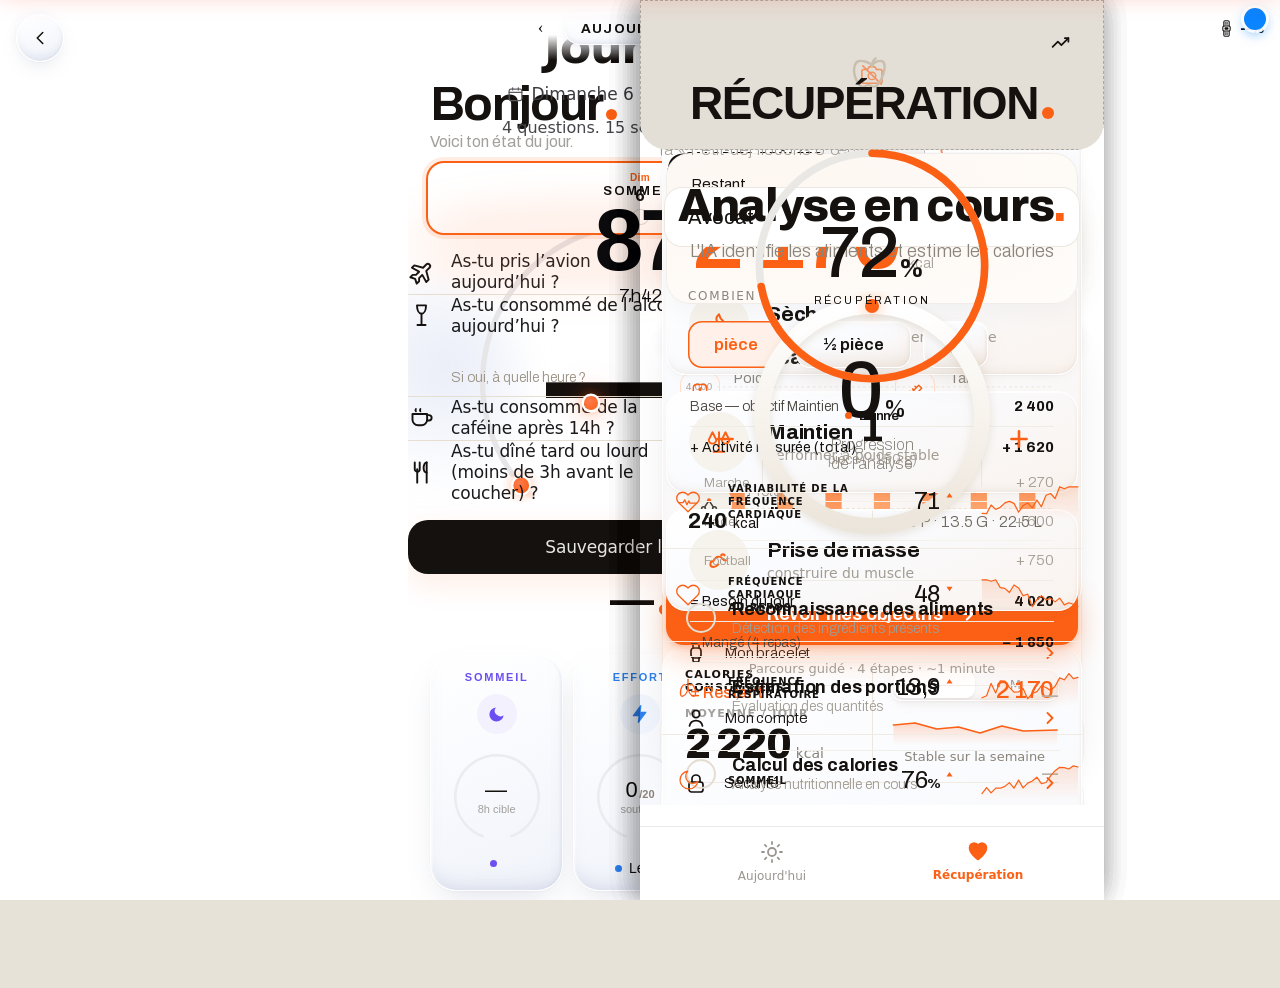
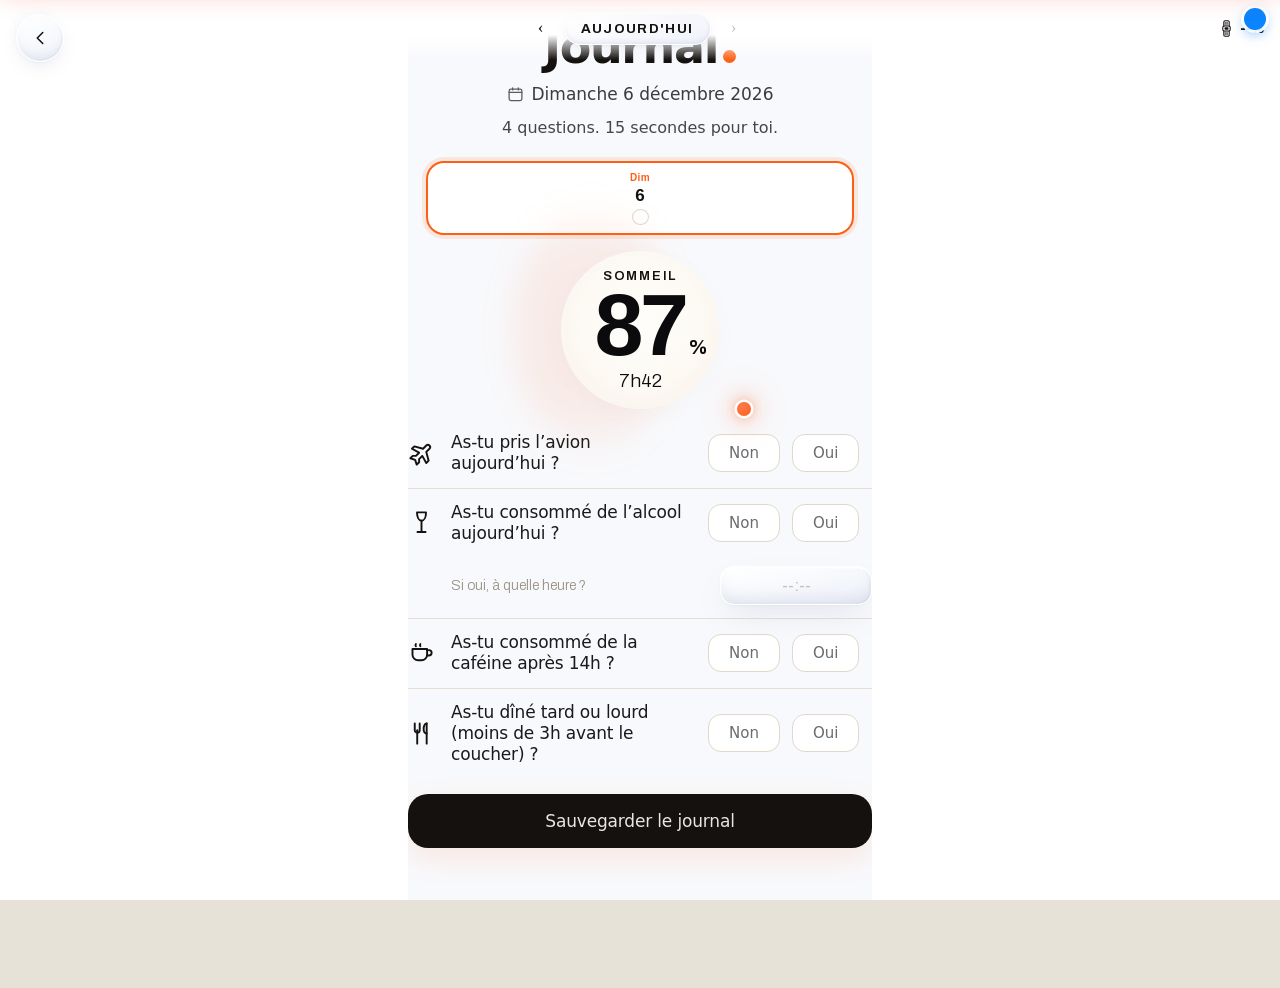
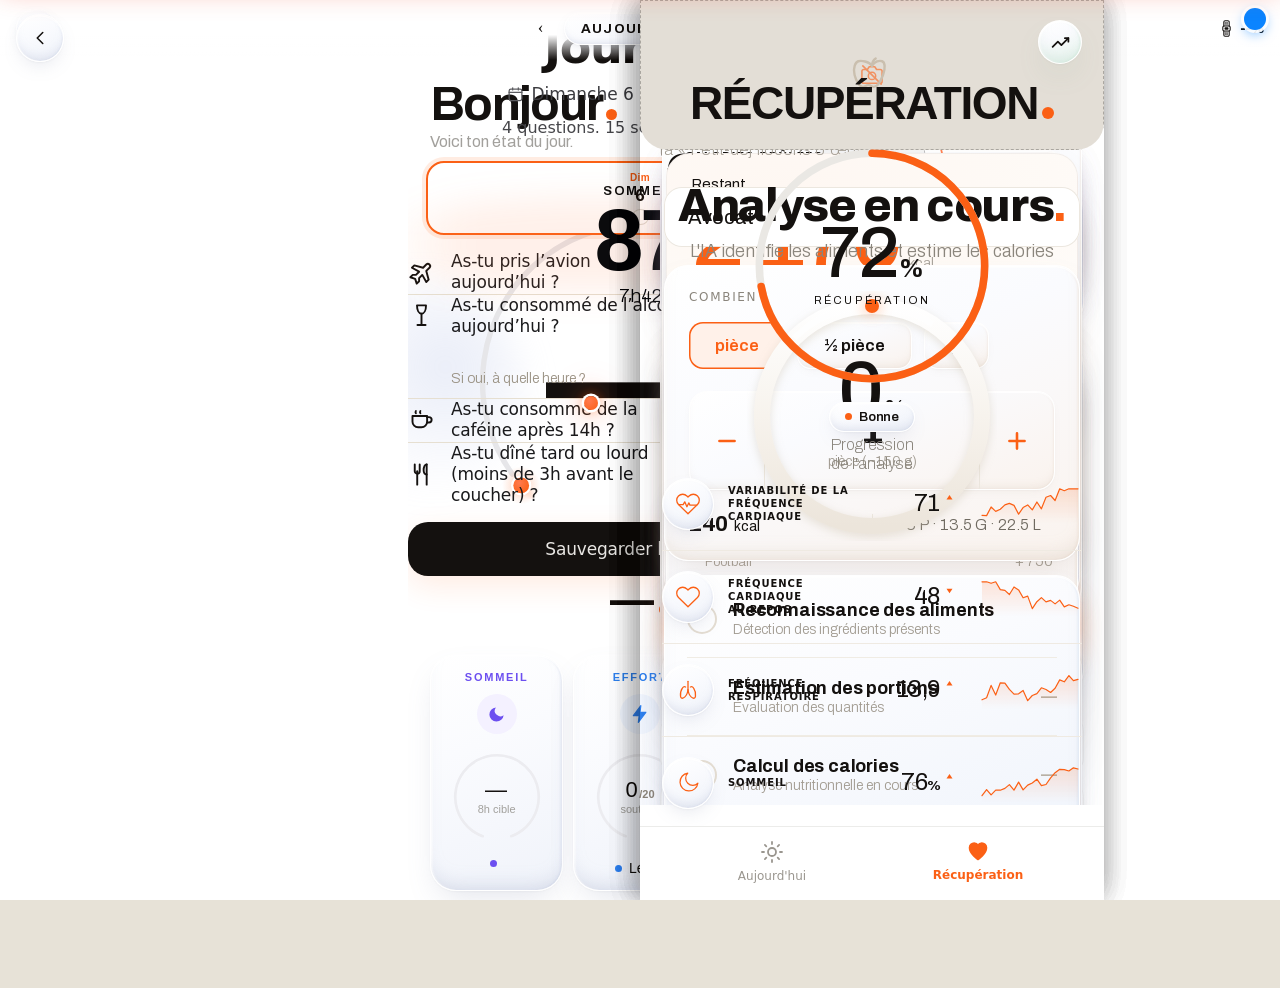
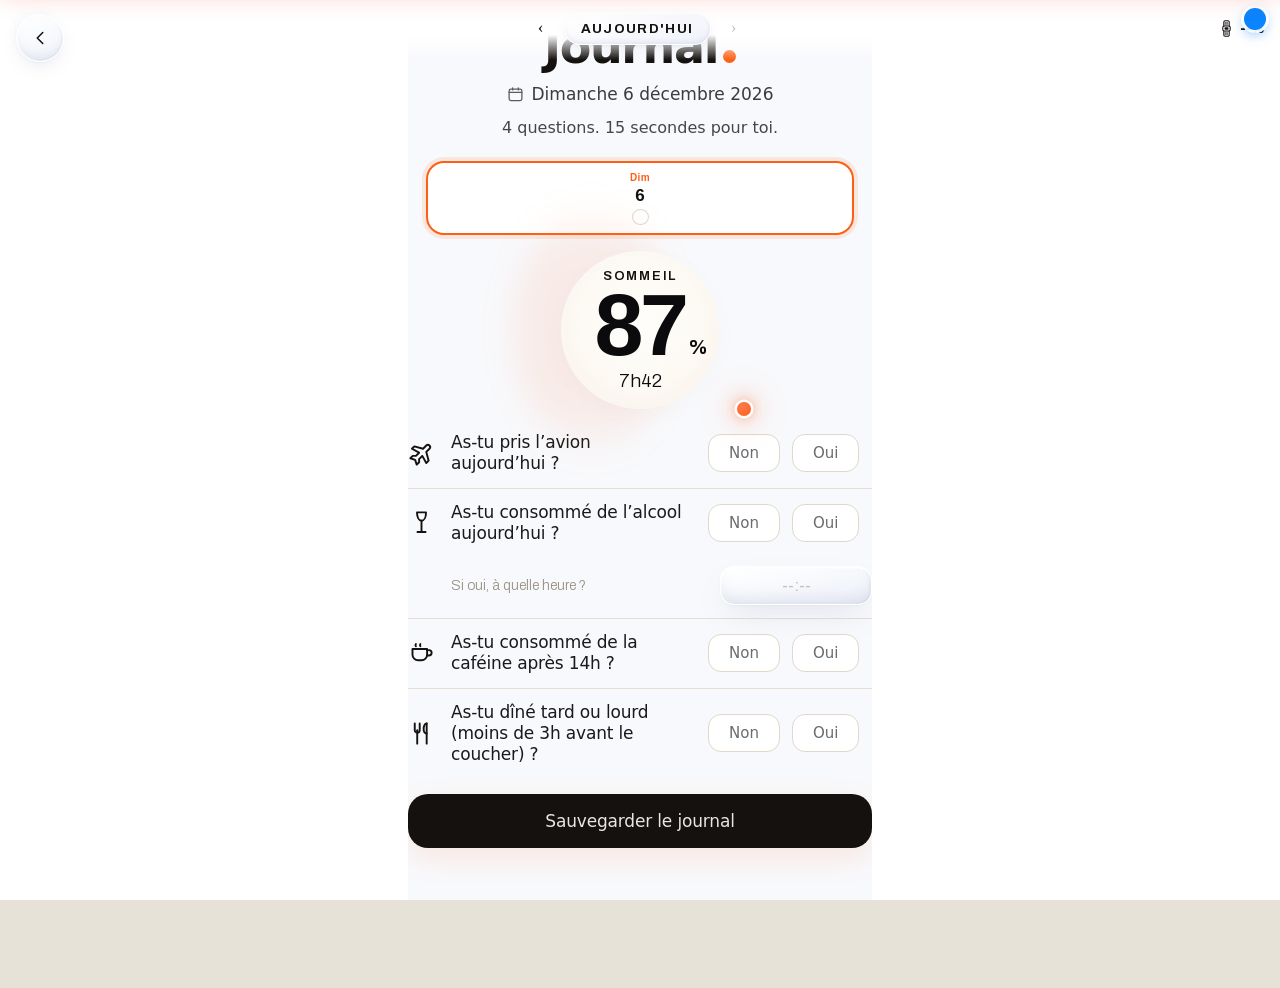
